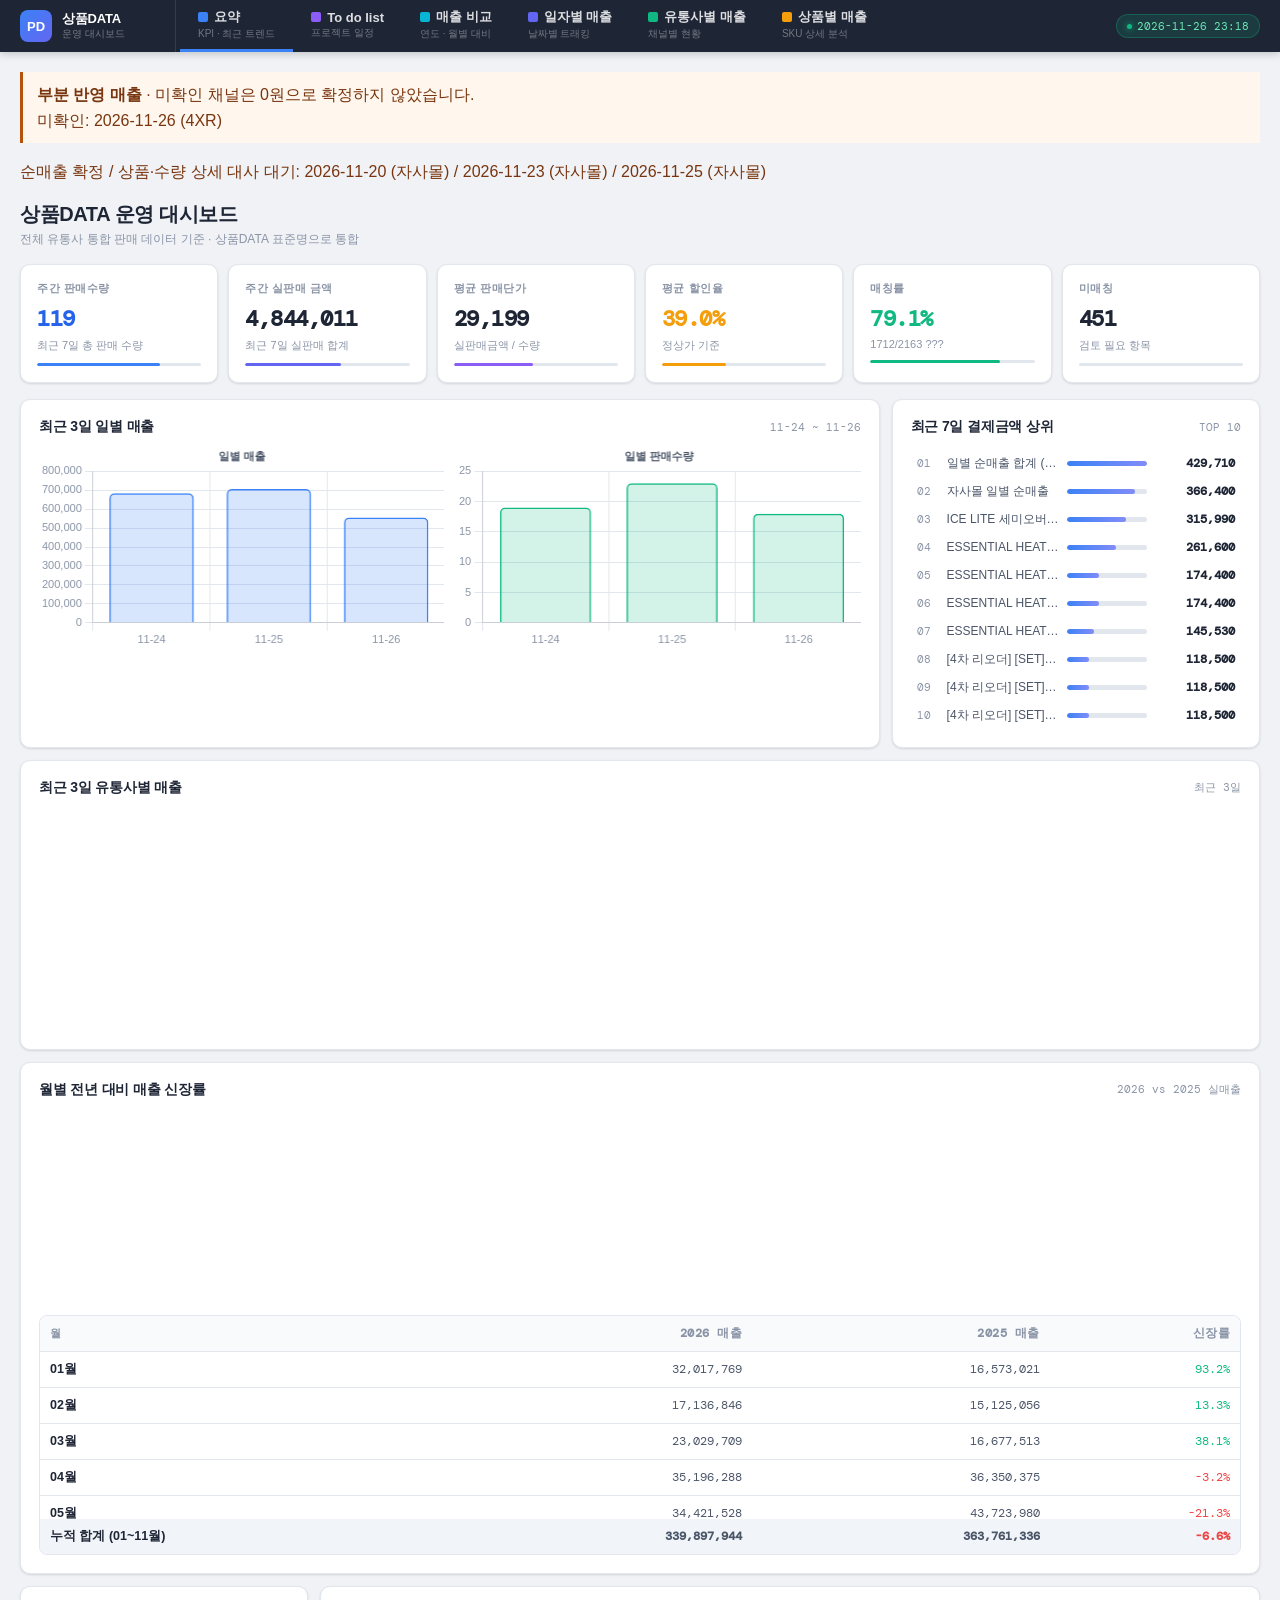
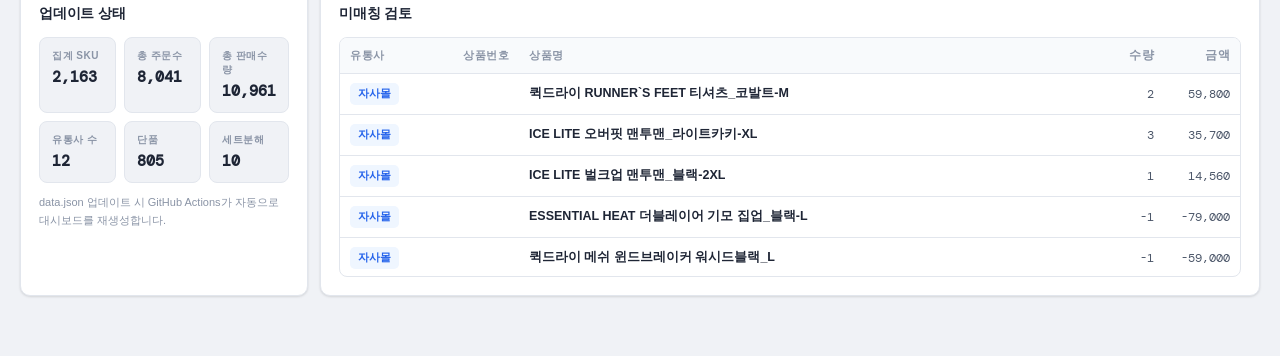
==== index.html @ 63823d55 "auto: rebuild dashboard 2026-11-26 23:18" ====
<!doctype html>
<html lang="ko">
<head>
<meta charset="utf-8"/>
<meta name="viewport" content="width=device-width, initial-scale=1"/>
<title>상품DATA 운영 대시보드</title>
<link href="https://fonts.googleapis.com/css2?family=Pretendard:wght@300;400;500;600;700;800&family=DM+Mono:wght@400;500&display=swap" rel="stylesheet"/>
<script src="vendor/chart.umd.min.js"></script>
<style>
:root{
  --standard-name-col-width:280px;
  --navy:#1e2535;--bg:#f0f2f6;--panel:#fff;
  --border:#e2e6ed;--border2:#d0d5df;--ink:#1e2535;--ink2:#4a5568;--ink3:#8a94a6;
  --blue:#3b82f6;--blue2:#2563eb;--blue-soft:#eff6ff;
  --teal:#10b981;--teal-soft:#ecfdf5;--amber:#f59e0b;--amber-soft:#fffbeb;
  --red:#ef4444;--red-soft:#fef2f2;--indigo:#6366f1;
  --shadow:0 1px 3px rgba(0,0,0,0.08),0 1px 2px rgba(0,0,0,0.05);
  --shadow-md:0 4px 12px rgba(0,0,0,0.08),0 2px 4px rgba(0,0,0,0.04);
}
*{box-sizing:border-box;margin:0;padding:0;}
body{font-family:'Pretendard',-apple-system,sans-serif;background:var(--bg);color:var(--ink);min-height:100vh;}

/* HEADER */
header{background:var(--navy);position:sticky;top:0;z-index:100;box-shadow:0 2px 8px rgba(0,0,0,0.2);}
.header-top{display:flex;align-items:center;height:52px;padding:0 20px;}
.logo-area{display:flex;align-items:center;gap:10px;min-width:156px;border-right:1px solid rgba(255,255,255,0.1);padding-right:20px;margin-right:4px;height:100%;}
.logo-icon{width:32px;height:32px;border-radius:8px;background:linear-gradient(135deg,#3b82f6,#6366f1);display:grid;place-items:center;font-size:13px;font-weight:800;color:#fff;flex-shrink:0;}
.logo-text{font-size:13px;font-weight:700;color:#fff;letter-spacing:-0.2px;line-height:1.3;}
.logo-sub{font-size:10px;color:rgba(255,255,255,0.4);font-weight:400;}
.header-nav{display:flex;align-items:center;height:100%;flex:1;overflow-x:auto;}
.nav-item{display:flex;flex-direction:column;justify-content:center;height:100%;padding:0 18px;cursor:pointer;border-bottom:3px solid transparent;transition:all 0.15s;white-space:nowrap;text-decoration:none;}
.nav-item:hover{background:rgba(255,255,255,0.05);}
.nav-item.active{border-bottom-color:var(--blue);}
.nav-label{font-size:13px;font-weight:600;color:rgba(255,255,255,0.85);display:flex;align-items:center;gap:6px;}
.nav-dot{width:10px;height:10px;border-radius:2px;flex-shrink:0;}
.nav-sub{font-size:10px;color:rgba(255,255,255,0.38);margin-top:1px;}
.header-right{margin-left:auto;flex-shrink:0;}
.mobile-nav-toggle{display:none;align-items:center;justify-content:space-between;gap:8px;height:36px;border:1px solid rgba(255,255,255,.18);border-radius:8px;background:rgba(255,255,255,.08);color:#fff;padding:0 10px;font-family:'Pretendard',sans-serif;font-size:12px;font-weight:700;cursor:pointer;min-width:132px;}
.mobile-nav-toggle::after{content:'▾';font-size:11px;color:rgba(255,255,255,.58);}
.mobile-nav-toggle.open::after{content:'▴';}
.status-chip{display:flex;align-items:center;gap:5px;background:rgba(16,185,129,0.15);border:1px solid rgba(16,185,129,0.3);border-radius:20px;padding:4px 10px;font-size:11px;color:#6ee7b7;font-family:'DM Mono',monospace;}
.live-dot{width:5px;height:5px;border-radius:50%;background:#10b981;box-shadow:0 0 6px #10b981;animation:blink 2s infinite;}
@keyframes blink{0%,100%{opacity:1}50%{opacity:.3}}

/* MAIN */
main{padding:20px 20px 48px;max-width:1600px;margin:0 auto;}
.page-hd{margin-bottom:16px;}
.page-title{font-size:20px;font-weight:800;color:var(--ink);letter-spacing:-0.4px;}
.page-date{font-size:12px;color:var(--ink3);margin-top:3px;}

/* KPI */
.kpis{display:grid;grid-template-columns:repeat(6,1fr);gap:10px;margin-bottom:16px;}
.kpi{background:var(--panel);border:1px solid var(--border);border-radius:10px;padding:16px;box-shadow:var(--shadow);transition:box-shadow 0.15s,transform 0.15s;}
.kpi:hover{box-shadow:var(--shadow-md);transform:translateY(-1px);}
.kpi-label{font-size:11px;font-weight:600;color:var(--ink3);text-transform:uppercase;letter-spacing:0.5px;margin-bottom:8px;}
.kpi-value{font-size:22px;font-weight:800;color:var(--ink);letter-spacing:-0.5px;font-family:'DM Mono',monospace;}
.kpi-value.blue{color:var(--blue2);} .kpi-value.green{color:var(--teal);} .kpi-value.amber{color:var(--amber);}
.kpi-note{font-size:11px;color:var(--ink3);margin-top:5px;}
.kpi-bar{height:3px;border-radius:2px;margin-top:10px;background:var(--border);overflow:hidden;}
.kpi-bar div{height:100%;border-radius:2px;}
.kpi-link{cursor:pointer;} .kpi-link:hover{box-shadow:var(--shadow-md);transform:translateY(-1px);}

/* PANEL */
.panel{background:var(--panel);border:1px solid var(--border);border-radius:10px;padding:18px;box-shadow:var(--shadow);}
.panel-hd{display:flex;align-items:center;justify-content:space-between;margin-bottom:14px;}
.panel-title{font-size:14px;font-weight:700;color:var(--ink);letter-spacing:-0.2px;}
.panel-link{cursor:pointer;} .panel-link:hover{box-shadow:var(--shadow-md);border-color:var(--border2);}
.panel-meta{font-size:11px;color:var(--ink3);font-family:'DM Mono',monospace;}

/* LAYOUT */
.grid2{display:grid;grid-template-columns:1.4fr 0.6fr;gap:12px;margin-bottom:12px;}
.grid2-eq{display:grid;grid-template-columns:1fr 1fr;gap:12px;margin-bottom:12px;}
.charts-row{display:grid;grid-template-columns:1fr 1fr;gap:12px;}
.chart-box{position:relative;height:200px;}
.chart-box canvas{width:100%!important;height:100%!important;}

/* RANK */
.rank-list{display:flex;flex-direction:column;gap:1px;}
.reorder-list{max-height:320px;overflow-y:auto;padding-right:4px;}
.rank-row{display:grid;grid-template-columns:22px minmax(0,1fr) 80px 80px;align-items:center;gap:8px;padding:5px 6px;border-radius:6px;transition:background 0.12s;}
.rank-row:hover{background:var(--bg);}
.rank-n{font-size:11px;color:var(--ink3);font-family:'DM Mono',monospace;}
.rank-name{font-size:12px;color:var(--ink2);overflow:hidden;text-overflow:ellipsis;white-space:nowrap;}
.rank-bar{height:5px;background:var(--border);border-radius:3px;overflow:hidden;}
.rank-bar div{height:100%;border-radius:3px;background:linear-gradient(90deg,var(--blue),#818cf8);}
.rank-val{font-size:12px;color:var(--ink);text-align:right;font-family:'DM Mono',monospace;font-weight:600;}

/* MINI CARDS */
.mini-grid{display:grid;grid-template-columns:repeat(3,1fr);gap:8px;}
.mini{background:var(--bg);border:1px solid var(--border);border-radius:8px;padding:11px 12px;}
.mini-label{font-size:10px;color:var(--ink3);text-transform:uppercase;letter-spacing:0.5px;font-weight:600;}
.mini-value{font-size:15px;font-weight:700;color:var(--ink);margin-top:4px;font-family:'DM Mono',monospace;}

/* SUM STRIP */
.sum-strip{display:grid;grid-template-columns:repeat(3,1fr);gap:10px;margin-bottom:14px;}
.detail-period-summary{grid-template-columns:repeat(6,minmax(0,1fr));}
.sum-card{background:var(--bg);border:1px solid var(--border);border-radius:8px;padding:12px 14px;}
.sum-label{font-size:11px;color:var(--ink3);font-weight:500;}
.sum-value{font-size:19px;font-weight:800;color:var(--ink);margin-top:3px;font-family:'DM Mono',monospace;}

/* SUB TABS (일자별 내 유통사 탭) */
.sub-tabs{display:flex;gap:4px;margin-bottom:14px;flex-wrap:wrap;}
.sub-tab{height:30px;padding:0 14px;border:1px solid var(--border2);border-radius:20px;font-size:12px;font-weight:600;color:var(--ink3);background:var(--panel);cursor:pointer;font-family:'Pretendard',sans-serif;transition:all 0.15s;white-space:nowrap;}
.sub-tab:hover{color:var(--ink2);border-color:var(--blue);}
.sub-tab.active{background:var(--blue);color:#fff;border-color:var(--blue);}

/* TOOLBAR */
.toolbar{display:flex;gap:8px;align-items:center;margin-bottom:12px;flex-wrap:wrap;}
.toolbar input,.toolbar select{height:34px;border:1px solid var(--border2);border-radius:7px;background:var(--panel);color:var(--ink);font-size:13px;padding:0 10px;font-family:'Pretendard',sans-serif;outline:none;min-width:140px;transition:border-color 0.15s,box-shadow 0.15s;}
.toolbar input:focus,.toolbar select:focus{border-color:var(--blue);box-shadow:0 0 0 3px rgba(59,130,246,0.1);}
.toolbar input::placeholder{color:var(--ink3);}
.detail-date-range{display:flex;align-items:center;gap:6px;}
.detail-date-range input{min-width:142px;}
.detail-date-separator{font-size:12px;color:var(--ink3);}
.btn-sm{height:34px;padding:0 14px;background:var(--panel);border:1px solid var(--border2);border-radius:7px;font-size:12px;font-weight:600;color:var(--ink2);cursor:pointer;font-family:'Pretendard',sans-serif;transition:all 0.15s;white-space:nowrap;}
.btn-sm:hover{background:var(--bg);color:var(--ink);}
.target-panel{margin-top:14px;}
.target-panel-actions{display:flex;align-items:center;gap:8px;margin-left:auto;}
.target-sync{font-size:11px;color:var(--ink3);}
.target-editor{display:none;background:#f8fafc;border:1px solid var(--border);border-radius:8px;padding:14px;margin:0 0 14px;}
.target-editor.active{display:block;}
.target-editor-head{display:flex;align-items:center;justify-content:space-between;gap:12px;margin-bottom:12px;}
.target-editor-title{font-size:14px;font-weight:800;color:var(--ink);}
.target-editor-grid{display:grid;grid-template-columns:repeat(3,minmax(0,1fr));gap:10px;}
.target-editor-field{display:flex;flex-direction:column;gap:5px;font-size:11px;font-weight:700;color:var(--ink2);}
.target-editor-field input{width:100%;height:36px;border:1px solid var(--border2);border-radius:7px;background:#fff;padding:0 10px;font:12px 'DM Mono',monospace;color:var(--ink);}
.target-editor-foot{display:flex;justify-content:flex-end;gap:8px;margin-top:12px;}
.target-rate{font-weight:800;}

/* TABLE */
.table-wrap{border:1px solid var(--border);border-radius:8px;overflow:auto;max-height:500px;}
.monthly-growth-total td{position:sticky;bottom:0;background:#f1f5f9;font-weight:700;border-top:2px solid var(--border);z-index:1;}
table{border-collapse:collapse;width:100%;min-width:900px;font-size:12.5px;}
.monthly-growth-table{min-width:0;}
@media(max-width:480px){.monthly-growth-table th,.monthly-growth-table td{padding:9px 5px;font-size:11px;}.monthly-growth-total td:first-child{white-space:normal;}}
.detail-table{table-layout:fixed;min-width:1630px;}
.detail-table th:nth-child(3),.detail-table td.standard-name-cell{width:var(--standard-name-col-width);}
.standard-name-cell{max-width:none;overflow:hidden;text-overflow:ellipsis;white-space:nowrap;}
.resizable-th{position:relative;padding-right:18px;}
.col-resizer{position:absolute;right:0;top:0;width:8px;height:100%;cursor:col-resize;user-select:none;touch-action:none;}
.col-resizer:hover{background:rgba(59,130,246,.18);}
thead{position:sticky;top:0;z-index:2;}
th{background:#f8fafc;color:var(--ink3);font-size:11px;font-weight:700;text-transform:uppercase;letter-spacing:0.5px;padding:9px 10px;border-bottom:1px solid var(--border);text-align:left;white-space:nowrap;}
td{padding:9px 10px;border-bottom:1px solid var(--border);color:var(--ink2);vertical-align:middle;}
.detail-table thead{position:sticky;top:0;z-index:5;box-shadow:0 1px 0 var(--border);}
.detail-table thead th{position:relative;z-index:5;}
.table-filter-row th{background:#fff;padding:6px 8px;border-bottom:1px solid var(--border);}
.table-filter-row input,.table-filter-row select{width:100%;height:28px;border:1px solid var(--border);border-radius:6px;padding:0 7px;font-size:11px;color:var(--ink2);background:#fff;}
.sortable-th{cursor:pointer;user-select:none;}
.sortable-th::after{content:attr(data-sort-mark);float:right;color:var(--ink3);font-size:10px;margin-left:6px;}
.sortable-th:hover{color:var(--ink2);background:#f1f5f9;}
tr:last-child td{border-bottom:none;} tr:hover td{background:#fafbfd;}
.num{text-align:right;font-family:'DM Mono',monospace;font-size:12px;}
.daily-items{margin-top:22px;padding-top:18px;border-top:1px solid var(--border);}
.daily-items-head{display:flex;align-items:center;justify-content:space-between;gap:12px;flex-wrap:wrap;margin-bottom:12px;}
.daily-items h3{margin:0;font-size:14px;font-weight:700;letter-spacing:0;}
.daily-items-meta{font-size:12px;color:var(--ink3);}
.daily-items .toolbar{margin-bottom:10px;}
.daily-items .toolbar[hidden]{display:none;}
.daily-items .toolbar input{flex:1;min-width:180px;}
.daily-items-table{min-width:720px;table-layout:fixed;}
.daily-items-table th,.daily-items-table td{letter-spacing:0;}
.daily-items-table th:nth-child(1){width:110px;}
.daily-items-table th:nth-child(2){width:34%;}
.daily-items-table th:nth-child(3){width:100px;}
.daily-items-table th:nth-child(4){width:90px;}
.daily-items-table td:nth-child(2){white-space:normal;overflow-wrap:anywhere;}
.daily-items-kind{display:block;font-size:11px;color:var(--ink3);font-weight:400;margin-top:3px;}
.daily-items-table tfoot td{position:sticky;bottom:0;background:#f8fafc;font-weight:700;border-top:1px solid var(--border);}
.daily-items-negative{color:var(--red);}
@media(max-width:600px){.daily-items .toolbar input,.daily-items .toolbar select{width:100%;min-width:0;}.daily-items .toolbar{align-items:stretch;}}
.td-main{color:var(--ink);font-weight:600;} .td-mono{font-family:'DM Mono',monospace;font-size:11.5px;color:var(--ink3);}

/* BADGE */
.badge{display:inline-flex;align-items:center;height:22px;padding:0 8px;border-radius:5px;font-size:11px;font-weight:600;white-space:nowrap;}
.badge-blue{background:var(--blue-soft);color:var(--blue2);} .badge-green{background:var(--teal-soft);color:#059669;}
.badge-amber{background:var(--amber-soft);color:#b45309;} .badge-red{background:var(--red-soft);color:#dc2626;}
.badge-gray{background:#f1f5f9;color:var(--ink3);} .badge-indigo{background:#eef2ff;color:#4338ca;}

.tab-panel{display:none;} .tab-panel.active{display:block;}
.todo-shell{display:grid;grid-template-columns:minmax(0,1fr) 280px;gap:14px;align-items:start;}
.todo-top{display:flex;justify-content:space-between;gap:12px;align-items:flex-start;margin-bottom:14px;}
.todo-title{font-size:20px;font-weight:800;color:var(--ink);}
.todo-sub{font-size:12px;color:var(--ink3);margin-top:4px;}
.todo-view-tabs{display:flex;gap:6px;background:#e5ebf4;border-radius:8px;padding:4px;}
.todo-view-tabs button{border:0;background:transparent;padding:8px 14px;border-radius:7px;font-weight:700;color:var(--ink2);cursor:pointer;}
.todo-view-tabs button.active{background:#fff;color:var(--ink);box-shadow:0 1px 4px rgba(15,23,42,.12);}
.todo-actions{display:flex;gap:8px;flex-wrap:wrap;justify-content:flex-end;}
.todo-btn{border:0;border-radius:8px;padding:9px 13px;font-weight:800;cursor:pointer;background:#eef2ff;color:#1e40af;}
.todo-btn.primary{background:#2563eb;color:#fff;} .todo-btn.dark{background:#111827;color:#fff;} .todo-btn.green{background:#16a34a;color:#fff;} .todo-btn.subtle{background:#f1f5f9;color:#475569;}
.todo-stats{display:grid;grid-template-columns:repeat(5,1fr);gap:10px;margin-bottom:14px;}
.todo-stat{background:#fff;border:1px solid var(--line);border-radius:8px;padding:14px;text-align:center;box-shadow:var(--shadow);}
.todo-stat b{display:block;font-size:24px;color:var(--ink);} .todo-stat span{font-size:12px;color:var(--ink2);}
.todo-stat.blue{border-color:#3b82f6;background:#eff6ff;} .todo-stat.green b{color:#10b981;} .todo-stat.red b{color:#ef4444;} .todo-stat.gray b{color:#94a3b8;}
.todo-form{display:none;background:#f8fafc;border:1px solid var(--line);border-radius:8px;padding:14px;margin-bottom:14px;}
.todo-form.active{display:block;}
.todo-form-head{display:flex;justify-content:space-between;align-items:flex-start;gap:12px;margin-bottom:12px;}
.todo-form-title{font-size:15px;font-weight:800;color:var(--ink);}
.todo-form-sub{font-size:12px;color:var(--ink3);margin-top:3px;}
.todo-form-grid{display:grid;grid-template-columns:1.2fr 1fr 1fr 1fr;gap:10px;}
.todo-form textarea{grid-column:1/-1;min-height:78px;resize:vertical;}
.todo-form input,.todo-form select,.todo-form textarea{border:1px solid var(--line);border-radius:7px;padding:9px 10px;font:inherit;background:#fff;}
.todo-form .file-line{grid-column:1/-1;display:flex;align-items:center;gap:10px;flex-wrap:wrap;color:var(--ink2);font-size:12px;}
.todo-board{display:none;} .todo-board.active{display:block;}
.gantt-project{background:#fff;border:1px solid var(--line);border-radius:8px;overflow:hidden;margin-bottom:12px;box-shadow:var(--shadow);}
.gantt-head{display:flex;justify-content:space-between;align-items:center;background:#fbfdff;padding:12px 14px;border-bottom:1px solid var(--line);font-weight:800;}
.gantt-head-main{display:flex;align-items:center;gap:10px;min-width:0;}
.gantt-head-main>span:first-child{overflow:hidden;text-overflow:ellipsis;white-space:nowrap;}
.todo-project-delete{border:1px solid #fecaca;background:#fff;color:#b91c1c;border-radius:6px;padding:6px 8px;font:inherit;font-size:12px;font-weight:800;cursor:pointer;white-space:nowrap;}
.todo-project-delete:hover{background:#fef2f2;} .todo-project-delete:disabled{cursor:wait;opacity:.6;}
.gantt-meta{font-size:12px;color:var(--ink3);font-weight:600;}
.gantt-row{display:grid;grid-template-columns:210px 1fr;min-height:48px;border-bottom:1px solid #edf2f7;}
.gantt-row:last-child{border-bottom:0;}
.gantt-task-name{padding:12px 14px;font-size:13px;display:flex;gap:8px;align-items:center;min-width:0;}
.gantt-task-label{overflow:hidden;text-overflow:ellipsis;white-space:nowrap;min-width:0;}
.gantt-task-delete{width:26px;height:26px;display:inline-flex;align-items:center;justify-content:center;margin-left:auto;flex:0 0 auto;border:1px solid #fecaca;background:#fff;color:#b91c1c;border-radius:6px;font-size:18px;line-height:1;cursor:pointer;}
.gantt-task-delete:hover{background:#fef2f2;} .gantt-task-delete:disabled{cursor:wait;opacity:.6;}
.gantt-row{cursor:pointer;}
.gantt-row:hover .gantt-task-name,.gantt-row:hover .gantt-timeline{background:#f8fafc;}
.gantt-dot{width:9px;height:9px;border-radius:50%;background:#94a3b8;flex:0 0 auto;}
.gantt-dot.progress{background:#10b981;} .gantt-dot.done{background:#3b82f6;} .gantt-dot.delay{background:#ef4444;}
.gantt-timeline{position:relative;background:repeating-linear-gradient(90deg,#fff 0,#fff calc(100% / 30 - 1px),#edf2f7 calc(100% / 30));overflow:hidden;}
.gantt-bar{position:absolute;top:12px;height:24px;border-radius:6px;background:#34d399;color:#fff;font-size:11px;font-weight:800;display:flex;align-items:center;justify-content:center;white-space:nowrap;overflow:hidden;text-overflow:ellipsis;padding:0 8px;min-width:42px;}
.gantt-bar.done{background:#60a5fa;} .gantt-bar.delay{background:#f97316;} .gantt-bar.todo{background:#cbd5e1;color:#334155;}
.gantt-today{position:absolute;top:0;bottom:0;width:2px;background:#ef4444;left:50%;}
.calendar-grid{display:grid;grid-template-columns:repeat(7,1fr);gap:8px;}
.calendar-day{min-height:96px;background:#fff;border:1px solid var(--line);border-radius:8px;padding:8px;}
.calendar-date{font-size:12px;font-weight:800;color:var(--ink2);margin-bottom:6px;}
.calendar-chip{font-size:11px;border-radius:6px;padding:5px 6px;margin-top:4px;background:#ecfdf5;color:#047857;overflow:hidden;text-overflow:ellipsis;white-space:nowrap;}
.calendar-chip{cursor:pointer;}
.calendar-chip:hover{filter:brightness(.96);}
.calendar-chip.delay{background:#fef2f2;color:#dc2626;} .calendar-chip.done{background:#eff6ff;color:#2563eb;}
.todo-list{width:100%;border-collapse:collapse;}
.todo-list tbody tr{cursor:pointer;}
.todo-list tbody tr:hover td{background:#f8fafc;}
.todo-row-actions{display:flex;gap:6px;justify-content:flex-end;}
.todo-row-actions button{border:0;background:#eef2ff;color:#1e40af;border-radius:6px;padding:6px 8px;cursor:pointer;font-weight:700;}
.todo-row-actions button[data-delete]{background:#fef2f2;color:#b91c1c;}
.todo-row-actions button:disabled{cursor:wait;opacity:.6;}
.todo-side{position:sticky;top:86px;}
.todo-deadline{background:#fff;border:1px solid var(--line);border-radius:8px;padding:14px;box-shadow:var(--shadow);}
.todo-deadline h3{margin:0 0 10px;font-size:14px;color:#ef4444;}
.todo-deadline-item{border-bottom:1px solid #edf2f7;padding:9px 0;font-size:12px;}
.todo-deadline-item:last-child{border-bottom:0;} .todo-deadline-item b{display:block;color:var(--ink);margin-bottom:4px;} .todo-deadline-item span{color:#f97316;font-weight:800;}
@media (max-width:980px){.todo-shell{grid-template-columns:1fr;}.todo-stats{grid-template-columns:repeat(2,1fr);}.todo-form-grid{grid-template-columns:1fr;}.gantt-row{grid-template-columns:1fr;}.gantt-timeline{height:50px;}.todo-side{position:static;}}
.foot{font-size:11px;color:var(--ink3);margin-top:10px;line-height:1.7;}
::-webkit-scrollbar{width:5px;height:5px;} ::-webkit-scrollbar-track{background:transparent;}
::-webkit-scrollbar-thumb{background:var(--border2);border-radius:3px;}

@media(max-width:1200px){.kpis{grid-template-columns:repeat(3,1fr);}.grid2,.grid2-eq,.charts-row{grid-template-columns:1fr;}.detail-period-summary{grid-template-columns:repeat(3,minmax(0,1fr));}}
@media(max-width:680px){
  header{overflow:visible;}
  .header-top{height:auto;min-height:52px;padding:8px 12px;gap:8px;flex-wrap:wrap;position:relative;}
  main{padding-left:12px;padding-right:12px;}
  .logo-area{min-width:auto;width:auto;max-width:128px;padding-right:10px;margin-right:0;}
  .logo-text{font-size:12px;}
  .logo-sub{font-size:9px;}
  .mobile-nav-toggle{display:flex;flex:1;min-width:128px;}
  .header-right{margin-left:0;}
  .status-chip{height:30px;padding:3px 8px;font-size:10px;}
  .header-nav{display:none;order:5;width:100%;height:auto;max-height:calc(100vh - 76px);overflow-y:auto;background:#111827;border:1px solid rgba(255,255,255,.1);border-radius:10px;padding:6px;box-shadow:0 10px 24px rgba(0,0,0,.28);}
  .header-nav.open{display:grid;grid-template-columns:1fr;gap:4px;}
  .nav-item{height:auto;min-height:48px;border-bottom:0;border-left:3px solid transparent;border-radius:8px;padding:9px 10px;text-decoration:none;}
  .nav-item.active{border-left-color:var(--blue);border-bottom-color:transparent;background:rgba(59,130,246,.12);}
  .nav-label{font-size:13px;}
  .nav-sub{font-size:10px;}
  .kpis{grid-template-columns:1fr 1fr;}
  .target-editor-grid{grid-template-columns:1fr;}
  .target-panel .panel-hd{align-items:flex-start;gap:8px;}
  .target-panel-actions{width:100%;margin-left:0;justify-content:space-between;}
  .detail-period-summary{grid-template-columns:repeat(2,minmax(0,1fr));}
  #q{width:100%;}
  .detail-date-range{width:100%;}
  .detail-date-range input{flex:1;min-width:0;}
}
</style>
</head>
<body>
<header>
  <div class="header-top">
    <div class="logo-area">
      <div class="logo-icon">PD</div>
      <div><div class="logo-text">상품DATA</div><div class="logo-sub">운영 대시보드</div></div>
    </div>
    <button type="button" class="mobile-nav-toggle" id="mobileNavToggle" aria-expanded="false" aria-controls="mainNav">요약</button>
    <nav class="header-nav" id="mainNav">
      <a class="nav-item active" href="#overview" data-tab="overview">
        <div class="nav-label"><span class="nav-dot" style="background:#3b82f6"></span>요약</div>
        <div class="nav-sub">KPI · 최근 트렌드</div>
      </a>
      <a class="nav-item" href="#todo" data-tab="todo">
        <div class="nav-label"><span class="nav-dot" style="background:#8b5cf6"></span>To do list</div>
        <div class="nav-sub">프로젝트 일정</div>
      </a>
      <a class="nav-item" href="#compare" data-tab="compare">
        <div class="nav-label"><span class="nav-dot" style="background:#06b6d4"></span>매출 비교</div>
        <div class="nav-sub">연도 · 월별 대비</div>
      </a>
      <a class="nav-item" href="#calendar" data-tab="calendar">
        <div class="nav-label"><span class="nav-dot" style="background:#6366f1"></span>일자별 매출</div>
        <div class="nav-sub">날짜별 트래킹</div>
      </a>
      <a class="nav-item" href="#retailer" data-tab="retailer">
        <div class="nav-label"><span class="nav-dot" style="background:#10b981"></span>유통사별 매출</div>
        <div class="nav-sub">채널별 현황</div>
      </a>
      <a class="nav-item" href="#detail" data-tab="detail">
        <div class="nav-label"><span class="nav-dot" style="background:#f59e0b"></span>상품별 매출</div>
        <div class="nav-sub">SKU 상세 분석</div>
      </a>
    </nav>
    <div class="header-right">
      <div class="status-chip"><div class="live-dot"></div>2026-11-26 23:18</div>
    </div>
  </div>
</header>

<main>
<div id="salesCoverageNotice" role="status" style="margin-bottom:16px;padding:10px 14px;border-left:3px solid #b45309;background:#fff7ed;color:#78350f;line-height:1.6"><strong>부분 반영 매출</strong> · 미확인 채널은 0원으로 확정하지 않았습니다.<br>미확인: 2026-11-26 (4XR)</div><div role="status" style="margin-bottom:16px;line-height:1.6;color:#78350f">순매출 확정 / 상품·수량 상세 대사 대기: 2026-11-20 (자사몰) / 2026-11-23 (자사몰) / 2026-11-25 (자사몰)</div>
  <div class="page-hd">
    <div class="page-title">상품DATA 운영 대시보드</div>
    <div class="page-date">전체 유통사 통합 판매 데이터 기준 · 상품DATA 표준명으로 통합</div>
  </div>

  <!-- KPI -->
  <section class="kpis" id="kpiSection">
    <div class="kpi kpi-link" data-tab-jump="detail"><div class="kpi-label">주간 판매수량</div><div class="kpi-value blue" id="kpiQty">-</div><div class="kpi-note">최근 7일 총 판매 수량</div><div class="kpi-bar"><div id="kpiQtyBar" style="width:75%;background:var(--blue)"></div></div></div>
    <div class="kpi kpi-link" data-tab-jump="calendar"><div class="kpi-label">주간 실판매 금액</div><div class="kpi-value" id="kpiPayment">-</div><div class="kpi-note">최근 7일 실판매 합계</div><div class="kpi-bar"><div id="kpiPaymentBar" style="width:58%;background:#6366f1"></div></div></div>
    <div class="kpi"><div class="kpi-label">평균 판매단가</div><div class="kpi-value" id="kpiAvgUnit">-</div><div class="kpi-note">실판매금액 / 수량</div><div class="kpi-bar"><div id="kpiAvgBar" style="width:48%;background:#8b5cf6"></div></div></div>
    <div class="kpi"><div class="kpi-label">평균 할인율</div><div class="kpi-value amber" id="kpiDisc">-</div><div class="kpi-note">정상가 기준</div><div class="kpi-bar"><div id="kpiDiscBar" style="width:0%;background:var(--amber)"></div></div></div>
    <div class="kpi"><div class="kpi-label">매칭률</div><div class="kpi-value green" id="kpiMatch">-</div><div class="kpi-note" id="kpiMatchNote">-</div><div class="kpi-bar"><div id="kpiMatchBar" style="width:0%;background:var(--teal)"></div></div></div>
    <div class="kpi kpi-link" data-tab-jump="overview" data-focus="unmatched"><div class="kpi-label">미매칭</div><div class="kpi-value" id="kpiUnmatch">-</div><div class="kpi-note">검토 필요 항목</div><div class="kpi-bar"><div style="width:0%;background:var(--red)"></div></div></div>
  </section>

  <!-- OVERVIEW TAB -->
  <div id="overview" class="tab-panel active">
    <div class="grid2">
      <div class="panel panel-link" data-tab-jump="calendar">
        <div class="panel-hd"><span class="panel-title">최근 3일 일별 매출</span><span class="panel-meta" id="recentDateRange">-</span></div>
        <div class="charts-row">
          <div class="chart-box"><canvas id="paymentChart"></canvas></div>
          <div class="chart-box"><canvas id="qtyChart"></canvas></div>
        </div>
      </div>
      <div class="panel panel-link" data-tab-jump="detail">
        <div class="panel-hd"><span class="panel-title">최근 7일 결제금액 상위</span><span class="panel-meta">TOP 10</span></div>
        <div class="rank-list" id="rankList"></div>
      </div>
    </div>
    <div class="panel panel-link" data-tab-jump="retailer" style="margin-bottom:12px">
      <div class="panel-hd"><span class="panel-title">최근 3일 유통사별 매출</span><span class="panel-meta">최근 3일</span></div>
      <div class="chart-box" style="height:220px"><canvas id="recentRetailerChart"></canvas></div>
    </div>
    <div class="panel panel-link" data-tab-jump="compare" style="margin-bottom:12px">
      <div class="panel-hd"><span class="panel-title">월별 전년 대비 매출 신장률</span><span class="panel-meta">2026 vs 2025 실매출</span></div>
      <div class="chart-box" style="height:190px;margin-bottom:12px"><canvas id="monthlyGrowthChart"></canvas></div>
      <div class="table-wrap" style="max-height:240px">
        <table class="monthly-growth-table">
          <thead><tr><th>월</th><th class="num">2026 매출</th><th class="num">2025 매출</th><th class="num">신장률</th></tr></thead>
          <tbody id="monthlyGrowthRows"></tbody>
          <tfoot id="monthlyGrowthTotal" class="monthly-growth-total"></tfoot>
        </table>
      </div>
    </div>
    <div class="grid2-eq">
      <div class="panel">
        <div class="panel-hd"><span class="panel-title">업데이트 상태</span></div>
        <div class="mini-grid" id="statusMini"></div>
        <div class="foot">data.json 업데이트 시 GitHub Actions가 자동으로 대시보드를 재생성합니다.</div>
      </div>
      <div class="panel">
        <div class="panel-hd"><span class="panel-title" id="unmatchedSection">미매칭 검토</span></div>
        <div class="table-wrap" style="max-height:240px">
          <table>
            <thead><tr><th>유통사</th><th>상품번호</th><th>상품명</th><th class="num">수량</th><th class="num">금액</th></tr></thead>
            <tbody id="unmatchedRows"></tbody>
          </table>
        </div>
      </div>
    </div>
  </div>

  <!-- TODO TAB -->
  <div id="todo" class="tab-panel">
    <div class="todo-top">
      <div>
        <div class="todo-title">프로젝트 스케줄</div>
        <div class="todo-sub" id="todoToday">오늘 기준 프로젝트 일정</div>
      </div>
      <div class="todo-actions">
        <div class="todo-view-tabs">
          <button class="active" data-todo-view="gantt">간트</button>
          <button data-todo-view="calendar">캘린더</button>
          <button data-todo-view="list">리스트</button>
        </div>
        <button class="todo-btn primary" id="todoAddProject">+ 프로젝트</button>
        <button class="todo-btn primary" id="todoAddTask">+ 태스크</button>
        <button class="todo-btn dark" id="todoSave">저장</button>
        <button class="todo-btn green" id="todoCsv">CSV</button>
        <button class="todo-btn subtle" id="todoImportBtn">가져오기</button>
        <input type="file" id="todoImportFile" accept=".csv,.json" style="display:none">
      </div>
    </div>

    <div class="todo-stats">
      <div class="todo-stat blue"><b id="todoStatAll">0</b><span>전체</span></div>
      <div class="todo-stat green"><b id="todoStatProgress">0</b><span>진행중</span></div>
      <div class="todo-stat"><b id="todoStatDone">0</b><span>완료</span></div>
      <div class="todo-stat red"><b id="todoStatDelay">0</b><span>지연</span></div>
      <div class="todo-stat gray"><b id="todoStatTodo">0</b><span>할 일</span></div>
    </div>

    <div class="todo-form" id="todoForm">
      <div class="todo-form-head">
        <div>
          <div class="todo-form-title" id="todoFormTitle">프로젝트 등록</div>
          <div class="todo-form-sub" id="todoFormSub">프로젝트 또는 태스크를 등록합니다.</div>
        </div>
      </div>
      <div class="todo-form-grid">
        <input id="todoProject" placeholder="프로젝트명">
        <input id="todoTask" placeholder="태스크명">
        <input id="todoOwner" placeholder="담당자">
        <select id="todoStatus">
          <option value="todo">할 일</option>
          <option value="progress">진행중</option>
          <option value="done">완료</option>
          <option value="delay">지연</option>
        </select>
        <input id="todoStart" type="date" title="시작 일자">
        <input id="todoEnd" type="date" title="완료 예정일">
        <input id="todoDoneDate" type="date" title="완료 일자">
        <input id="todoFile" type="file">
        <textarea id="todoMemo" placeholder="내용을 입력하세요"></textarea>
        <div class="file-line">
          <span id="todoFileName">첨부 파일 없음</span>
          <button class="todo-btn primary" id="todoSubmit" type="button">등록</button>
          <button class="todo-btn subtle" id="todoCancel" type="button">취소</button>
        </div>
      </div>
    </div>

    <div class="todo-shell">
      <div>
        <div id="todoGantt" class="todo-board active"></div>
        <div id="todoCalendar" class="todo-board"><div class="calendar-grid" id="todoCalendarGrid"></div></div>
        <div id="todoList" class="todo-board">
          <div class="table-wrap">
            <table class="todo-list">
              <thead><tr><th>프로젝트</th><th>태스크</th><th>담당자</th><th>상태</th><th>시작</th><th>완료 예정</th><th>완료</th><th>첨부</th><th>내용</th><th></th></tr></thead>
              <tbody id="todoRows"></tbody>
            </table>
          </div>
        </div>
      </div>
      <aside class="todo-side">
        <div class="todo-deadline">
          <h3>마감 임박</h3>
          <div id="todoDeadline"></div>
        </div>
      </aside>
    </div>
  </div>

  <!-- COMPARE TAB -->
  <div id="compare" class="tab-panel">
    <div class="panel">
      <div class="panel-hd"><span class="panel-title">매출 비교</span><span class="panel-meta">2024 · 2025 · 2026 월별 대비</span></div>
      <div class="toolbar">
        <select id="compareBaseYear"></select>
        <select id="compareTargetYear"></select>
        <select id="compareMonth">
          <option value="">전체 월</option>
          <option value="01">1월</option><option value="02">2월</option><option value="03">3월</option>
          <option value="04">4월</option><option value="05">5월</option><option value="06">6월</option>
          <option value="07">7월</option><option value="08">8월</option><option value="09">9월</option>
          <option value="10">10월</option><option value="11">11월</option><option value="12">12월</option>
        </select>
      </div>
      <div class="sum-strip">
        <div class="sum-card"><div class="sum-label" id="compareBaseLabel">기준연도 매출</div><div class="sum-value" id="compareBaseSales">0</div></div>
        <div class="sum-card"><div class="sum-label" id="compareTargetLabel">비교연도 매출</div><div class="sum-value" id="compareTargetSales">0</div></div>
        <div class="sum-card"><div class="sum-label">대비 신장률</div><div class="sum-value" id="compareGrowth">-</div></div>
      </div>
      <div class="chart-box" style="height:260px;margin-bottom:14px"><canvas id="compareChart"></canvas></div>
      <div class="table-wrap" style="max-height:360px">
        <table>
          <thead><tr><th>월</th><th class="num" id="compareBaseHead">기준연도</th><th class="num" id="compareTargetHead">비교연도</th><th class="num">차이</th><th class="num">신장률</th></tr></thead>
          <tbody id="compareRows"></tbody>
        </table>
      </div>
      <div class="foot">2024/2025는 예산 파일의 실매출 월합계 기준이며, 2026은 현재 업로드된 일별 판매 데이터 기준입니다.</div>
    </div>

    <div class="panel target-panel">
      <div class="panel-hd">
        <div><span class="panel-title">월별 목표 매출 달성</span><span class="panel-meta">몰별 목표 · 실적 · 달성률</span></div>
        <div class="target-panel-actions">
          <span class="target-sync" id="targetSyncStatus">엑셀 원본 목표</span>
          <button class="btn-sm" id="targetEditBtn" type="button">목표 수정</button>
        </div>
      </div>
      <div class="toolbar">
        <select id="targetYear"></select>
        <select id="targetMonth">
          <option value="">전체 월</option>
          <option value="01">1월</option><option value="02">2월</option><option value="03">3월</option>
          <option value="04">4월</option><option value="05">5월</option><option value="06">6월</option>
          <option value="07">7월</option><option value="08">8월</option><option value="09">9월</option>
          <option value="10">10월</option><option value="11">11월</option><option value="12">12월</option>
        </select>
      </div>
      <div class="target-editor" id="targetEditor">
        <div class="target-editor-head">
          <div><div class="target-editor-title" id="targetEditorTitle">월 목표 수정</div><div class="panel-meta">수정값은 모든 대시보드 사용자에게 동일하게 적용됩니다.</div></div>
        </div>
        <div class="target-editor-grid" id="targetEditorGrid"></div>
        <div class="target-editor-foot">
          <button class="btn-sm" id="targetEditCancel" type="button">취소</button>
          <button class="todo-btn primary" id="targetEditSave" type="button">저장</button>
        </div>
      </div>
      <div class="sum-strip">
        <div class="sum-card"><div class="sum-label" id="targetGoalLabel">목표 매출</div><div class="sum-value" id="targetGoalSales">0</div></div>
        <div class="sum-card"><div class="sum-label" id="targetActualLabel">실매출</div><div class="sum-value" id="targetActualSales">0</div></div>
        <div class="sum-card"><div class="sum-label">목표 달성률</div><div class="sum-value" id="targetAchievement">-</div></div>
      </div>
      <div class="chart-box" style="height:280px;margin-bottom:14px"><canvas id="targetChart"></canvas></div>
      <div class="table-wrap" style="max-height:390px">
        <table>
          <thead><tr><th id="targetScopeHead">월</th><th class="num">목표 매출</th><th class="num">실매출</th><th class="num">차이</th><th class="num">달성률</th></tr></thead>
          <tbody id="targetRows"></tbody>
        </table>
      </div>
      <div class="foot">목표는 전달받은 2026 일일판매정리 첫 시트 기준입니다. 기타몰 실적은 별도 목표가 없는 유통사의 합산입니다.</div>
    </div>
  </div>

  <!-- CALENDAR TAB -->
  <div id="calendar" class="tab-panel">
    <div class="panel">
      <div class="panel-hd"><span class="panel-title">일자별 매출</span></div>

      <!-- 유통사 서브 탭 -->
      <div class="sub-tabs" id="calRetailerTabs">
        <button class="sub-tab active" data-retailer="">전체</button>
        <button class="sub-tab" data-retailer="자사몰">자사몰</button>
        <button class="sub-tab" data-retailer="무신사">무신사</button>
        <button class="sub-tab" data-retailer="29cm">29cm</button>
        <button class="sub-tab" data-retailer="글로리어스워커">글로리어스워커</button>
        <button class="sub-tab" data-retailer="4XR">4XR</button>
        <button class="sub-tab" data-retailer="애슬러">애슬러</button>
        <button class="sub-tab" data-retailer="롯데온">롯데온</button>
        <button class="sub-tab" data-retailer="ABC마트">ABC마트</button>
        <button class="sub-tab" data-retailer="러너블">러너블</button>
        <button class="sub-tab" data-retailer="기타">기타</button>
      </div>

      <div class="toolbar">
        <select id="calYear">
          <option value="2026">2026년</option>
          <option value="2025">2025년</option>
          <option value="2024">2024년</option>
          <option value="2023">2023년</option>
        </select>
        <input id="dateStart" type="date"/>
        <input id="dateEnd" type="date"/>
        <button class="btn-sm" id="clearDate">전체 초기화</button>
      </div>
      <div class="sum-strip">
        <div class="sum-card"><div class="sum-label">선택 기간 매출</div><div class="sum-value" id="dayPayment">0</div></div>
        <div class="sum-card"><div class="sum-label">선택 기간 주문수</div><div class="sum-value" id="dayOrders">0</div></div>
        <div class="sum-card"><div class="sum-label">선택 기간 판매수량</div><div class="sum-value" id="dayQty">0</div></div>
      </div>
      <div class="chart-box" style="height:180px;margin-bottom:14px"><canvas id="dailyChart"></canvas></div>
      <div class="table-wrap" style="max-height:340px">
        <table>
          <thead><tr><th>일자</th><th class="num">매출</th><th class="num">정상가</th><th class="num">주문수</th><th class="num">판매수량</th><th class="num">객단가</th></tr></thead>
          <tbody id="dailyRows"></tbody>
        </table>
      </div>
      <section class="daily-items" aria-labelledby="dailyItemsTitle">
        <div class="daily-items-head">
          <h3 id="dailyItemsTitle">기간 상품·사이즈별 판매내역</h3>
          <span class="daily-items-meta" id="dailyItemsMeta" aria-live="polite"></span>
        </div>
        <div class="toolbar" id="dailyItemsControls">
          <input id="dailyItemSearch" type="search" placeholder="상품·색상·사이즈 검색" aria-label="판매내역 검색"/>
          <select id="dailyItemSort" aria-label="판매내역 정렬">
            <option value="qty">판매수량 많은 순</option>
            <option value="payment">매출 높은 순</option>
            <option value="name">상품명 순</option>
          </select>
        </div>
        <div class="table-wrap">
          <table class="daily-items-table">
            <thead><tr><th>유통사</th><th>상품</th><th>색상</th><th>사이즈</th><th class="num">판매수량</th><th class="num">매출</th></tr></thead>
            <tbody id="dailyItemRows"></tbody>
            <tfoot id="dailyItemTotals"></tfoot>
          </table>
        </div>
      </section>
    </div>
  </div>

  <!-- RETAILER TAB -->
  <div id="retailer" class="tab-panel">
    <div class="panel">
      <div class="panel-hd"><span class="panel-title">유통사별 매출</span></div>
      <div class="toolbar">
        <select id="retailerYear">
          <option value="2026">2026년</option>
          <option value="2025">2025년</option>
          <option value="2024">2024년</option>
          <option value="2023">2023년</option>
        </select>
        <select id="retailerFilter">
          <option value="">전체 유통사</option>
          <option>자사몰</option><option>무신사</option><option>29cm</option>
          <option>글로리어스워커</option><option>4XR</option><option>애슬러</option><option>롯데온</option>
          <option>ABC마트</option><option>러너블</option><option>기타</option>
        </select>
        <button class="btn-sm" id="clearRetailer">초기화</button>
      </div>
      <div class="chart-box" style="height:200px;margin-bottom:14px"><canvas id="retailerChart"></canvas></div>
      <div class="table-wrap" style="max-height:360px">
        <table>
          <thead><tr><th>유통사</th><th class="num">매출</th><th class="num">정상가</th><th class="num">주문수</th><th class="num">판매수량</th><th class="num">객단가</th><th class="num">할인율</th></tr></thead>
          <tbody id="retailerRows"></tbody>
        </table>
      </div>
      <div class="foot">새 유통사 데이터가 data.json에 추가되면 자동으로 반영됩니다.</div>
    </div>
  </div>

  <!-- DETAIL TAB -->
  <div id="detail" class="tab-panel">
    <div class="panel">
      <div class="panel-hd"><span class="panel-title">상품별 매출</span><span class="panel-meta" id="detailPeriodMeta">전체 기간</span></div>
      <div class="toolbar">
        <input id="q" placeholder="상품명 · 상품번호 검색"/>
        <div class="detail-date-range">
          <input type="date" id="detailDateStart" aria-label="상품 매출 시작일"/>
          <span class="detail-date-separator">~</span>
          <input type="date" id="detailDateEnd" aria-label="상품 매출 종료일"/>
        </div>
        <button class="btn-sm" id="clearDetailDate" type="button">기간 초기화</button>
        <select id="seasonFilter"><option value="">전체 시즌</option></select>
        <select id="categoryLargeFilter"><option value="">전체 복종(대)</option></select>
        <select id="categorySmallFilter"><option value="">전체 복종(소)</option></select>
        <select id="sortBy"><option value="payment">금액순</option><option value="qty">수량순</option><option value="weeklyRate">판매율순</option><option value="name">상품명순</option></select>
      </div>
      <div class="sum-strip detail-period-summary">
        <div class="sum-card"><div class="sum-label">기간 판매수량</div><div class="sum-value" id="detailPeriodQty">0</div></div>
        <div class="sum-card"><div class="sum-label">기간 실판매금액</div><div class="sum-value" id="detailPeriodPayment">0</div></div>
        <div class="sum-card"><div class="sum-label">전체 출고가능 재고</div><div class="sum-value" id="detailStockQty">0</div></div>
        <div class="sum-card"><div class="sum-label">기간 재고 소진율</div><div class="sum-value" id="detailPeriodStockRate">-</div></div>
        <div class="sum-card"><div class="sum-label">전체 재고 소진율</div><div class="sum-value" id="detailStockRate">-</div></div>
        <div class="sum-card"><div class="sum-label">주간 상품 판매율</div><div class="sum-value" id="detailWeeklyRate">-</div></div>
      </div>
      <div class="panel" style="margin-bottom:12px;background:#fff7ed;border-color:#fed7aa">
        <div class="panel-hd"><span class="panel-title">리오더 알림</span><span class="panel-meta" id="reorderSummary">-</span></div>
        <div class="rank-list reorder-list" id="reorderAlerts"></div>
      </div>
      <div class="table-wrap">
        <table class="detail-table">
          <thead>
            <tr>
              <th class="sortable-th" data-detail-sort="alert" style="width:72px">알림</th><th class="sortable-th" data-detail-sort="sku" style="width:120px">바코드</th><th class="sortable-th resizable-th" data-detail-sort="name" id="standardNameHeader">표준상품명<span class="col-resizer" id="standardNameResizer"></span></th>
              <th class="sortable-th" data-detail-sort="year">연도</th><th class="sortable-th" data-detail-sort="season">시즌</th><th class="sortable-th" data-detail-sort="category">복종</th>
              <th class="sortable-th num" data-detail-sort="qty">기간 판매수량</th>
              <th class="sortable-th num" data-detail-sort="weeklyQty">주간 판매수량</th>
              <th class="sortable-th num" data-detail-sort="weeklyRate">주간 판매율</th>
              <th class="sortable-th num" data-detail-sort="stockQty">현재고</th>
              <th class="sortable-th num" data-detail-sort="periodStockRate">기간 재고 소진율</th>
              <th class="sortable-th num" data-detail-sort="stockRate">전체 재고 소진율</th>
              <th class="sortable-th num" data-detail-sort="gross">정상가금액</th>
              <th class="sortable-th num" data-detail-sort="payment">실판매금액</th>
              <th class="sortable-th num" data-detail-sort="avgUnit">평균단가</th>
              <th class="sortable-th num" data-detail-sort="discount">할인율</th>
            </tr>
            <tr class="table-filter-row" id="detailFilterRows"></tr>
          </thead>
          <tbody id="detailRows"></tbody>
        </table>
      </div>
    </div>
  </div>
</main>

<script>
const rawRows = [{"retailer":"무신사","mall_no":"","name":"ICE LITE 카고 조거","color":"블랙","size":"L","qty":115,"gross":3745170,"payment":5046202,"avg_unit":43880,"orders":54,"source_type":"단품","daily":[{"date":"2026-01-01","qty":0,"gross":0,"payment":6842,"orders":0},{"date":"2026-01-02","qty":0,"gross":0,"payment":5152,"orders":0},{"date":"2026-01-03","qty":0,"gross":0,"payment":9402,"orders":0},{"date":"2026-01-04","qty":0,"gross":0,"payment":18835,"orders":0},{"date":"2026-01-05","qty":0,"gross":0,"payment":8129,"orders":0},{"date":"2026-01-06","qty":0,"gross":0,"payment":7767,"orders":0},{"date":"2026-01-07","qty":0,"gross":0,"payment":36473,"orders":0},{"date":"2026-01-08","qty":0,"gross":0,"payment":47850,"orders":0},{"date":"2026-01-09","qty":0,"gross":0,"payment":19444,"orders":0},{"date":"2026-01-10","qty":0,"gross":0,"payment":13194,"orders":0},{"date":"2026-01-11","qty":0,"gross":0,"payment":23539,"orders":0},{"date":"2026-01-12","qty":0,"gross":0,"payment":17849,"orders":0},{"date":"2026-01-13","qty":0,"gross":0,"payment":11543,"orders":0},{"date":"2026-01-14","qty":2,"gross":0,"payment":21648,"orders":0},{"date":"2026-01-15","qty":0,"gross":0,"payment":-3605,"orders":0},{"date":"2026-01-17","qty":0,"gross":0,"payment":11033,"orders":0},{"date":"2026-01-18","qty":3,"gross":0,"payment":19906,"orders":0},{"date":"2026-01-19","qty":2,"gross":0,"payment":10245,"orders":0},{"date":"2026-01-20","qty":0,"gross":0,"payment":-731,"orders":0},{"date":"2026-01-21","qty":0,"gross":0,"payment":15971,"orders":0},{"date":"2026-01-22","qty":0,"gross":0,"payment":12549,"orders":0},{"date":"2026-01-23","qty":0,"gross":0,"payment":14242,"orders":0},{"date":"2026-01-24","qty":0,"gross":0,"payment":14184,"orders":0},{"date":"2026-01-25","qty":0,"gross":0,"payment":7092,"orders":0},{"date":"2026-01-26","qty":0,"gross":0,"payment":63104,"orders":0},{"date":"2026-01-27","qty":0,"gross":0,"payment":34951,"orders":0},{"date":"2026-01-28","qty":0,"gross":0,"payment":13762,"orders":0},{"date":"2026-01-29","qty":0,"gross":0,"payment":3561,"orders":0},{"date":"2026-01-30","qty":0,"gross":0,"payment":5845,"orders":0},{"date":"2026-01-31","qty":0,"gross":0,"payment":26422,"orders":0},{"date":"2026-02-01","qty":0,"gross":0,"payment":43712,"orders":0},{"date":"2026-02-02","qty":1,"gross":0,"payment":15570,"orders":0},{"date":"2026-02-03","qty":0,"gross":0,"payment":33934,"orders":0},{"date":"2026-02-04","qty":0,"gross":0,"payment":6247,"orders":0},{"date":"2026-02-05","qty":0,"gross":0,"payment":9147,"orders":0},{"date":"2026-02-06","qty":0,"gross":0,"payment":2724,"orders":0},{"date":"2026-02-07","qty":0,"gross":0,"payment":17753,"orders":0},{"date":"2026-02-09","qty":0,"gross":0,"payment":29816,"orders":0},{"date":"2026-02-10","qty":0,"gross":0,"payment":28013,"orders":0},{"date":"2026-02-11","qty":1,"gross":0,"payment":32929,"orders":0},{"date":"2026-02-12","qty":1,"gross":0,"payment":8858,"orders":0},{"date":"2026-02-13","qty":0,"gross":0,"payment":630,"orders":0},{"date":"2026-02-14","qty":0,"gross":0,"payment":12487,"orders":0},{"date":"2026-02-15","qty":0,"gross":0,"payment":8704,"orders":0},{"date":"2026-02-16","qty":0,"gross":0,"payment":13977,"orders":0},{"date":"2026-02-17","qty":0,"gross":0,"payment":9634,"orders":0},{"date":"2026-02-18","qty":5,"gross":0,"payment":36177,"orders":0},{"date":"2026-02-19","qty":1,"gross":0,"payment":44417,"orders":0},{"date":"2026-02-20","qty":0,"gross":0,"payment":28570,"orders":0},{"date":"2026-02-21","qty":0,"gross":0,"payment":38313,"orders":0},{"date":"2026-02-22","qty":6,"gross":0,"payment":46797,"orders":0},{"date":"2026-02-23","qty":1,"gross":0,"payment":50176,"orders":0},{"date":"2026-02-24","qty":0,"gross":0,"payment":14839,"orders":0},{"date":"2026-02-25","qty":3,"gross":0,"payment":26565,"orders":0},{"date":"2026-02-26","qty":0,"gross":0,"payment":2100,"orders":0},{"date":"2026-02-27","qty":0,"gross":0,"payment":29790,"orders":0},{"date":"2026-02-28","qty":0,"gross":0,"payment":12338,"orders":0},{"date":"2026-03-01","qty":0,"gross":0,"payment":39170,"orders":0},{"date":"2026-03-02","qty":0,"gross":0,"payment":42222,"orders":0},{"date":"2026-03-03","qty":0,"gross":0,"payment":17297,"orders":0},{"date":"2026-03-04","qty":0,"gross":0,"payment":18523,"orders":0},{"date":"2026-03-05","qty":2,"gross":0,"payment":36761,"orders":0},{"date":"2026-03-06","qty":0,"gross":0,"payment":12180,"orders":0},{"date":"2026-03-07","qty":0,"gross":0,"payment":14100,"orders":0},{"date":"2026-03-08","qty":0,"gross":0,"payment":19767,"orders":0},{"date":"2026-03-09","qty":0,"gross":0,"payment":10868,"orders":0},{"date":"2026-03-10","qty":0,"gross":0,"payment":24125,"orders":0},{"date":"2026-03-11","qty":1,"gross":0,"payment":16057,"orders":0},{"date":"2026-03-12","qty":0,"gross":0,"payment":13101,"orders":0},{"date":"2026-03-13","qty":1,"gross":0,"payment":19482,"orders":0},{"date":"2026-03-14","qty":0,"gross":0,"payment":10907,"orders":0},{"date":"2026-03-15","qty":0,"gross":0,"payment":7910,"orders":0},{"date":"2026-03-16","qty":0,"gross":0,"payment":28814,"orders":0},{"date":"2026-03-17","qty":0,"gross":0,"payment":55447,"orders":0},{"date":"2026-03-18","qty":5,"gross":0,"payment":63547,"orders":0},{"date":"2026-03-19","qty":3,"gross":0,"payment":28280,"orders":0},{"date":"2026-03-20","qty":2,"gross":0,"payment":23295,"orders":0},{"date":"2026-03-21","qty":0,"gross":0,"payment":31408,"orders":0},{"date":"2026-03-22","qty":0,"gross":0,"payment":32044,"orders":0},{"date":"2026-03-23","qty":0,"gross":0,"payment":24851,"orders":0},{"date":"2026-03-24","qty":0,"gross":0,"payment":34692,"orders":0},{"date":"2026-03-25","qty":1,"gross":0,"payment":40506,"orders":0},{"date":"2026-03-26","qty":1,"gross":0,"payment":31618,"orders":0},{"date":"2026-03-27","qty":1,"gross":0,"payment":27949,"orders":0},{"date":"2026-03-28","qty":1,"gross":0,"payment":31484,"orders":0},{"date":"2026-03-29","qty":1,"gross":0,"payment":34505,"orders":0},{"date":"2026-03-30","qty":0,"gross":0,"payment":36776,"orders":0},{"date":"2026-03-31","qty":1,"gross":0,"payment":13181,"orders":0},{"date":"2026-04-02","qty":2,"gross":159600,"payment":102630,"orders":2},{"date":"2026-04-04","qty":1,"gross":79800,"payment":55860,"orders":1},{"date":"2026-04-07","qty":1,"gross":79800,"payment":54180,"orders":1},{"date":"2026-04-11","qty":1,"gross":79800,"payment":53630,"orders":1},{"date":"2026-04-12","qty":1,"gross":79800,"payment":54190,"orders":1},{"date":"2026-04-14","qty":1,"gross":79800,"payment":53070,"orders":1},{"date":"2026-04-15","qty":1,"gross":79800,"payment":55310,"orders":1},{"date":"2026-04-16","qty":2,"gross":159600,"payment":104590,"orders":2},{"date":"2026-04-18","qty":2,"gross":159600,"payment":106990,"orders":2},{"date":"2026-04-19","qty":1,"gross":79800,"payment":53650,"orders":1},{"date":"2026-04-20","qty":1,"gross":79800,"payment":54190,"orders":1},{"date":"2026-04-21","qty":1,"gross":79800,"payment":51950,"orders":1},{"date":"2026-04-23","qty":1,"gross":79800,"payment":54750,"orders":1},{"date":"2026-04-25","qty":1,"gross":79800,"payment":55860,"orders":1},{"date":"2026-04-27","qty":2,"gross":159600,"payment":91880,"orders":2},{"date":"2026-04-29","qty":1,"gross":79800,"payment":38710,"orders":1},{"date":"2026-04-30","qty":2,"gross":159600,"payment":73910,"orders":2},{"date":"2026-05-01","qty":1,"gross":38710,"payment":38710,"orders":1},{"date":"2026-05-03","qty":3,"gross":114580,"payment":114580,"orders":3},{"date":"2026-05-06","qty":1,"gross":38310,"payment":38310,"orders":1},{"date":"2026-05-07","qty":3,"gross":149630,"payment":149630,"orders":1},{"date":"2026-05-09","qty":1,"gross":48780,"payment":48780,"orders":1},{"date":"2026-05-11","qty":0,"gross":3910,"payment":3910,"orders":0},{"date":"2026-05-13","qty":1,"gross":55860,"payment":55860,"orders":1},{"date":"2026-05-16","qty":1,"gross":48780,"payment":48780,"orders":1},{"date":"2026-05-17","qty":1,"gross":50280,"payment":50280,"orders":1},{"date":"2026-05-18","qty":2,"gross":103910,"payment":103910,"orders":1},{"date":"2026-05-19","qty":1,"gross":54190,"payment":54190,"orders":1},{"date":"2026-05-26","qty":3,"gross":167580,"payment":167580,"orders":1},{"date":"2026-05-28","qty":2,"gross":111720,"payment":111720,"orders":1},{"date":"2026-05-30","qty":1,"gross":39900,"payment":39900,"orders":1},{"date":"2026-05-31","qty":1,"gross":35910,"payment":35910,"orders":1},{"date":"2026-06-03","qty":4,"gross":150940,"payment":150940,"orders":1},{"date":"2026-06-04","qty":2,"gross":78610,"payment":78610,"orders":1},{"date":"2026-06-05","qty":0,"gross":-44890,"payment":-44890,"orders":0},{"date":"2026-06-08","qty":1,"gross":55310,"payment":55310,"orders":1},{"date":"2026-07-01","qty":1,"gross":55860,"payment":55860,"orders":1},{"date":"2026-07-07","qty":2,"gross":105120,"payment":105120,"orders":1},{"date":"2026-07-09","qty":1,"gross":50280,"payment":50280,"orders":1},{"date":"2026-07-20","qty":1,"gross":55860,"payment":55860,"orders":1},{"date":"2026-07-21","qty":1,"gross":39900,"payment":39900,"orders":1},{"date":"2026-08-11","qty":1,"gross":29900,"payment":29900,"orders":1},{"date":"2026-08-18","qty":3,"gross":85470,"payment":85470,"orders":1},{"date":"2026-09-11","qty":1,"gross":55860,"payment":55860,"orders":1},{"date":"2026-09-22","qty":2,"gross":59800,"payment":59800,"orders":1},{"date":"2026-09-24","qty":1,"gross":29900,"payment":29900,"orders":1},{"date":"2026-09-27","qty":1,"gross":29900,"payment":29900,"orders":1},{"date":"2026-09-30","qty":2,"gross":59800,"payment":59800,"orders":1},{"date":"2026-10-03","qty":1,"gross":29900,"payment":29900,"orders":1}],"match_status":"매칭완료","match_sku":"PB1PLM04BLK000L","standard_name":"ICE LITE 카고 조거_블랙-L","received_qty":0,"stock_qty":26,"stock_barcode":"PB1PLM04BLK000L","stock_name":"ICE LITE 카고 조거_BLACK_L","season":"1","category_large":"P","category_small":"L","gross_sales":608890,"payment_sales":3231508,"avg_unit_price":40394,"stock_match_exact":true},{"retailer":"무신사","mall_no":"","name":"퀵드라이 세미오버핏 아치로고 티셔츠","color":"블랙","size":"4XL","qty":67,"gross":506170,"payment":2118636,"avg_unit":31621,"orders":12,"source_type":"팩분해","daily":[{"date":"2026-01-01","qty":2,"gross":0,"payment":5724,"orders":0},{"date":"2026-01-02","qty":0,"gross":0,"payment":4311,"orders":0},{"date":"2026-01-03","qty":0,"gross":0,"payment":7866,"orders":0},{"date":"2026-01-04","qty":0,"gross":0,"payment":15759,"orders":0},{"date":"2026-01-05","qty":0,"gross":0,"payment":6802,"orders":0},{"date":"2026-01-06","qty":2,"gross":0,"payment":6499,"orders":0},{"date":"2026-01-07","qty":2,"gross":0,"payment":30517,"orders":0},{"date":"2026-01-08","qty":0,"gross":0,"payment":40036,"orders":0},{"date":"2026-01-09","qty":0,"gross":0,"payment":16268,"orders":0},{"date":"2026-01-10","qty":0,"gross":0,"payment":11039,"orders":0},{"date":"2026-01-11","qty":0,"gross":0,"payment":19695,"orders":0},{"date":"2026-01-12","qty":0,"gross":0,"payment":14934,"orders":0},{"date":"2026-01-13","qty":0,"gross":0,"payment":9658,"orders":0},{"date":"2026-01-14","qty":0,"gross":0,"payment":18112,"orders":0},{"date":"2026-01-15","qty":0,"gross":0,"payment":-3016,"orders":0},{"date":"2026-01-17","qty":2,"gross":0,"payment":9231,"orders":0},{"date":"2026-01-18","qty":2,"gross":0,"payment":16655,"orders":0},{"date":"2026-01-19","qty":0,"gross":0,"payment":8572,"orders":0},{"date":"2026-01-20","qty":0,"gross":0,"payment":-611,"orders":0},{"date":"2026-01-21","qty":4,"gross":0,"payment":13363,"orders":0},{"date":"2026-01-22","qty":0,"gross":0,"payment":10500,"orders":0},{"date":"2026-01-23","qty":0,"gross":0,"payment":11916,"orders":0},{"date":"2026-01-24","qty":0,"gross":0,"payment":11868,"orders":0},{"date":"2026-01-25","qty":0,"gross":0,"payment":5934,"orders":0},{"date":"2026-01-26","qty":0,"gross":0,"payment":52800,"orders":0},{"date":"2026-01-27","qty":0,"gross":0,"payment":29244,"orders":0},{"date":"2026-01-28","qty":0,"gross":0,"payment":11516,"orders":0},{"date":"2026-01-29","qty":0,"gross":0,"payment":2980,"orders":0},{"date":"2026-01-30","qty":0,"gross":0,"payment":4890,"orders":0},{"date":"2026-01-31","qty":0,"gross":0,"payment":22107,"orders":0},{"date":"2026-02-01","qty":0,"gross":0,"payment":36575,"orders":0},{"date":"2026-02-02","qty":0,"gross":0,"payment":13027,"orders":0},{"date":"2026-02-03","qty":0,"gross":0,"payment":28393,"orders":0},{"date":"2026-02-04","qty":0,"gross":0,"payment":5227,"orders":0},{"date":"2026-02-05","qty":0,"gross":0,"payment":7654,"orders":0},{"date":"2026-02-06","qty":0,"gross":0,"payment":2279,"orders":0},{"date":"2026-02-07","qty":0,"gross":0,"payment":14854,"orders":0},{"date":"2026-02-09","qty":1,"gross":0,"payment":24947,"orders":0},{"date":"2026-02-10","qty":1,"gross":0,"payment":23439,"orders":0},{"date":"2026-02-11","qty":1,"gross":0,"payment":27552,"orders":0},{"date":"2026-02-12","qty":0,"gross":0,"payment":7411,"orders":0},{"date":"2026-02-13","qty":0,"gross":0,"payment":527,"orders":0},{"date":"2026-02-14","qty":0,"gross":0,"payment":10447,"orders":0},{"date":"2026-02-15","qty":0,"gross":0,"payment":7283,"orders":0},{"date":"2026-02-16","qty":2,"gross":0,"payment":11694,"orders":0},{"date":"2026-02-17","qty":0,"gross":0,"payment":8061,"orders":0},{"date":"2026-02-18","qty":4,"gross":0,"payment":30269,"orders":0},{"date":"2026-02-19","qty":0,"gross":0,"payment":37165,"orders":0},{"date":"2026-02-20","qty":0,"gross":0,"payment":23904,"orders":0},{"date":"2026-02-21","qty":0,"gross":0,"payment":32057,"orders":0},{"date":"2026-02-22","qty":0,"gross":0,"payment":39155,"orders":0},{"date":"2026-02-23","qty":0,"gross":0,"payment":41983,"orders":0},{"date":"2026-02-24","qty":0,"gross":0,"payment":12416,"orders":0},{"date":"2026-02-25","qty":1,"gross":0,"payment":22227,"orders":0},{"date":"2026-02-26","qty":0,"gross":0,"payment":1756,"orders":0},{"date":"2026-02-27","qty":0,"gross":0,"payment":24925,"orders":0},{"date":"2026-02-28","qty":2,"gross":0,"payment":10324,"orders":0},{"date":"2026-03-01","qty":0,"gross":0,"payment":32773,"orders":0},{"date":"2026-03-02","qty":0,"gross":0,"payment":35327,"orders":0},{"date":"2026-03-03","qty":0,"gross":0,"payment":14472,"orders":0},{"date":"2026-03-04","qty":0,"gross":0,"payment":15498,"orders":0},{"date":"2026-03-05","qty":0,"gross":0,"payment":30758,"orders":0},{"date":"2026-03-06","qty":0,"gross":0,"payment":10191,"orders":0},{"date":"2026-03-07","qty":2,"gross":0,"payment":11798,"orders":0},{"date":"2026-03-08","qty":0,"gross":0,"payment":16540,"orders":0},{"date":"2026-03-09","qty":0,"gross":0,"payment":9093,"orders":0},{"date":"2026-03-10","qty":4,"gross":0,"payment":20186,"orders":0},{"date":"2026-03-11","qty":0,"gross":0,"payment":13435,"orders":0},{"date":"2026-03-12","qty":0,"gross":0,"payment":10961,"orders":0},{"date":"2026-03-13","qty":0,"gross":0,"payment":16300,"orders":0},{"date":"2026-03-14","qty":0,"gross":0,"payment":9126,"orders":0},{"date":"2026-03-15","qty":0,"gross":0,"payment":6619,"orders":0},{"date":"2026-03-16","qty":0,"gross":0,"payment":24109,"orders":0},{"date":"2026-03-17","qty":2,"gross":0,"payment":46393,"orders":0},{"date":"2026-03-18","qty":2,"gross":0,"payment":53170,"orders":0},{"date":"2026-03-19","qty":2,"gross":0,"payment":23662,"orders":0},{"date":"2026-03-20","qty":0,"gross":0,"payment":19490,"orders":0},{"date":"2026-03-21","qty":0,"gross":0,"payment":26279,"orders":0},{"date":"2026-03-22","qty":2,"gross":0,"payment":26812,"orders":0},{"date":"2026-03-23","qty":0,"gross":0,"payment":20792,"orders":0},{"date":"2026-03-24","qty":2,"gross":0,"payment":29027,"orders":0},{"date":"2026-03-25","qty":0,"gross":0,"payment":33891,"orders":0},{"date":"2026-03-26","qty":0,"gross":0,"payment":26454,"orders":0},{"date":"2026-03-27","qty":0,"gross":0,"payment":23385,"orders":0},{"date":"2026-03-28","qty":0,"gross":0,"payment":26343,"orders":0},{"date":"2026-03-29","qty":2,"gross":0,"payment":28871,"orders":0},{"date":"2026-03-30","qty":2,"gross":0,"payment":30772,"orders":0},{"date":"2026-03-31","qty":0,"gross":0,"payment":11029,"orders":0},{"date":"2026-04-20","qty":1,"gross":39800,"payment":27990,"orders":1},{"date":"2026-05-16","qty":1,"gross":27360,"payment":27360,"orders":1},{"date":"2026-05-17","qty":1,"gross":27630,"payment":27630,"orders":1},{"date":"2026-06-07","qty":1,"gross":28870,"payment":28870,"orders":1},{"date":"2026-06-13","qty":1,"gross":35550,"payment":35550,"orders":1},{"date":"2026-06-15","qty":1,"gross":34660,"payment":34660,"orders":1},{"date":"2026-06-16","qty":9,"gross":129740,"payment":129740,"orders":1},{"date":"2026-07-22","qty":1,"gross":31680,"payment":31680,"orders":1},{"date":"2026-08-02","qty":1,"gross":32930,"payment":32930,"orders":1},{"date":"2026-08-11","qty":1,"gross":16930,"payment":16930,"orders":1},{"date":"2026-08-13","qty":-1,"gross":-16930,"payment":-16930,"orders":-1},{"date":"2026-09-04","qty":1,"gross":33030,"payment":33030,"orders":1},{"date":"2026-09-21","qty":1,"gross":27300,"payment":27300,"orders":1},{"date":"2026-10-02","qty":2,"gross":57620,"payment":57620,"orders":1}],"match_status":"매칭완료","match_sku":"PC2TSM01BLK000L","standard_name":"퀵드라이 세미오버핏 아치로고 티셔츠_블랙-4XL","received_qty":0,"stock_qty":15,"stock_barcode":"PC2TSM01BLK04XL","stock_name":"퀵드라이 세미오버핏 아치로고 티셔츠_BLACK_4XL","season":"2","category_large":"T","category_small":"S","stock_match_exact":true},{"retailer":"무신사","mall_no":"","name":"ICE LITE 벌룬 조거","color":"","size":"","qty":185,"gross":6776120,"payment":6829238,"avg_unit":36915,"orders":104,"source_type":"단품","daily":[{"date":"2026-01-01","qty":1,"gross":0,"payment":5426,"orders":0},{"date":"2026-01-02","qty":0,"gross":0,"payment":4086,"orders":0},{"date":"2026-01-03","qty":0,"gross":0,"payment":7455,"orders":0},{"date":"2026-01-04","qty":0,"gross":0,"payment":14936,"orders":0},{"date":"2026-01-05","qty":0,"gross":0,"payment":6446,"orders":0},{"date":"2026-01-06","qty":0,"gross":0,"payment":6160,"orders":0},{"date":"2026-01-07","qty":0,"gross":0,"payment":28923,"orders":0},{"date":"2026-01-08","qty":0,"gross":0,"payment":37945,"orders":0},{"date":"2026-01-09","qty":0,"gross":0,"payment":15419,"orders":0},{"date":"2026-01-10","qty":2,"gross":0,"payment":10463,"orders":0},{"date":"2026-01-11","qty":0,"gross":0,"payment":18667,"orders":0},{"date":"2026-01-12","qty":1,"gross":0,"payment":14154,"orders":0},{"date":"2026-01-13","qty":0,"gross":0,"payment":9154,"orders":0},{"date":"2026-01-14","qty":0,"gross":0,"payment":17167,"orders":0},{"date":"2026-01-15","qty":0,"gross":0,"payment":-2859,"orders":0},{"date":"2026-01-17","qty":0,"gross":0,"payment":8749,"orders":0},{"date":"2026-01-18","qty":0,"gross":0,"payment":15786,"orders":0},{"date":"2026-01-19","qty":0,"gross":0,"payment":8125,"orders":0},{"date":"2026-01-20","qty":0,"gross":0,"payment":-580,"orders":0},{"date":"2026-01-21","qty":0,"gross":0,"payment":12665,"orders":0},{"date":"2026-01-22","qty":0,"gross":0,"payment":9951,"orders":0},{"date":"2026-01-23","qty":0,"gross":0,"payment":11294,"orders":0},{"date":"2026-01-24","qty":0,"gross":0,"payment":11248,"orders":0},{"date":"2026-01-25","qty":0,"gross":0,"payment":5625,"orders":0},{"date":"2026-01-26","qty":0,"gross":0,"payment":50041,"orders":0},{"date":"2026-01-27","qty":0,"gross":0,"payment":27716,"orders":0},{"date":"2026-01-28","qty":0,"gross":0,"payment":10914,"orders":0},{"date":"2026-01-29","qty":0,"gross":0,"payment":2824,"orders":0},{"date":"2026-01-30","qty":0,"gross":0,"payment":4635,"orders":0},{"date":"2026-01-31","qty":1,"gross":0,"payment":20952,"orders":0},{"date":"2026-02-01","qty":0,"gross":0,"payment":34664,"orders":0},{"date":"2026-02-02","qty":0,"gross":0,"payment":12347,"orders":0},{"date":"2026-02-03","qty":0,"gross":0,"payment":26910,"orders":0},{"date":"2026-02-04","qty":0,"gross":0,"payment":4954,"orders":0},{"date":"2026-02-05","qty":0,"gross":0,"payment":7254,"orders":0},{"date":"2026-02-06","qty":0,"gross":0,"payment":2160,"orders":0},{"date":"2026-02-07","qty":0,"gross":0,"payment":14079,"orders":0},{"date":"2026-02-09","qty":0,"gross":0,"payment":23644,"orders":0},{"date":"2026-02-10","qty":0,"gross":0,"payment":22215,"orders":0},{"date":"2026-02-11","qty":5,"gross":0,"payment":26113,"orders":0},{"date":"2026-02-12","qty":1,"gross":0,"payment":7024,"orders":0},{"date":"2026-02-13","qty":0,"gross":0,"payment":500,"orders":0},{"date":"2026-02-14","qty":0,"gross":0,"payment":9902,"orders":0},{"date":"2026-02-15","qty":0,"gross":0,"payment":6903,"orders":0},{"date":"2026-02-16","qty":0,"gross":0,"payment":11084,"orders":0},{"date":"2026-02-17","qty":0,"gross":0,"payment":7640,"orders":0},{"date":"2026-02-18","qty":0,"gross":0,"payment":28688,"orders":0},{"date":"2026-02-19","qty":1,"gross":0,"payment":35223,"orders":0},{"date":"2026-02-20","qty":0,"gross":0,"payment":22656,"orders":0},{"date":"2026-02-21","qty":0,"gross":0,"payment":30382,"orders":0},{"date":"2026-02-22","qty":3,"gross":0,"payment":37110,"orders":0},{"date":"2026-02-23","qty":1,"gross":0,"payment":39790,"orders":0},{"date":"2026-02-24","qty":1,"gross":0,"payment":11768,"orders":0},{"date":"2026-02-25","qty":1,"gross":0,"payment":21067,"orders":0},{"date":"2026-02-26","qty":0,"gross":0,"payment":1665,"orders":0},{"date":"2026-02-27","qty":1,"gross":0,"payment":23623,"orders":0},{"date":"2026-02-28","qty":0,"gross":0,"payment":9784,"orders":0},{"date":"2026-03-01","qty":1,"gross":0,"payment":31061,"orders":0},{"date":"2026-03-02","qty":0,"gross":0,"payment":33481,"orders":0},{"date":"2026-03-03","qty":0,"gross":0,"payment":13717,"orders":0},{"date":"2026-03-04","qty":0,"gross":0,"payment":14689,"orders":0},{"date":"2026-03-05","qty":0,"gross":0,"payment":29152,"orders":0},{"date":"2026-03-06","qty":0,"gross":0,"payment":9659,"orders":0},{"date":"2026-03-07","qty":0,"gross":0,"payment":11182,"orders":0},{"date":"2026-03-08","qty":1,"gross":0,"payment":15676,"orders":0},{"date":"2026-03-09","qty":0,"gross":0,"payment":8619,"orders":0},{"date":"2026-03-10","qty":2,"gross":0,"payment":19132,"orders":0},{"date":"2026-03-11","qty":0,"gross":0,"payment":12734,"orders":0},{"date":"2026-03-12","qty":0,"gross":0,"payment":10389,"orders":0},{"date":"2026-03-13","qty":1,"gross":0,"payment":15449,"orders":0},{"date":"2026-03-14","qty":1,"gross":0,"payment":8650,"orders":0},{"date":"2026-03-15","qty":1,"gross":0,"payment":6273,"orders":0},{"date":"2026-03-16","qty":0,"gross":0,"payment":22850,"orders":0},{"date":"2026-03-17","qty":1,"gross":0,"payment":43969,"orders":0},{"date":"2026-03-18","qty":0,"gross":0,"payment":50392,"orders":0},{"date":"2026-03-19","qty":0,"gross":0,"payment":22426,"orders":0},{"date":"2026-03-20","qty":0,"gross":0,"payment":18473,"orders":0},{"date":"2026-03-21","qty":0,"gross":0,"payment":24906,"orders":0},{"date":"2026-03-22","qty":1,"gross":0,"payment":25411,"orders":0},{"date":"2026-03-23","qty":0,"gross":0,"payment":19706,"orders":0},{"date":"2026-03-24","qty":2,"gross":0,"payment":27511,"orders":0},{"date":"2026-03-25","qty":1,"gross":0,"payment":32121,"orders":0},{"date":"2026-03-26","qty":1,"gross":0,"payment":25073,"orders":0},{"date":"2026-03-27","qty":1,"gross":0,"payment":22164,"orders":0},{"date":"2026-03-28","qty":0,"gross":0,"payment":24967,"orders":0},{"date":"2026-03-29","qty":1,"gross":0,"payment":27363,"orders":0},{"date":"2026-03-30","qty":1,"gross":0,"payment":29164,"orders":0},{"date":"2026-03-31","qty":0,"gross":0,"payment":10453,"orders":0},{"date":"2026-04-03","qty":2,"gross":131200,"payment":75060,"orders":2},{"date":"2026-04-05","qty":1,"gross":65600,"payment":33400,"orders":1},{"date":"2026-04-06","qty":3,"gross":196800,"payment":114470,"orders":3},{"date":"2026-04-08","qty":1,"gross":65600,"payment":38710,"orders":1},{"date":"2026-04-11","qty":1,"gross":65600,"payment":33400,"orders":1},{"date":"2026-04-12","qty":5,"gross":328000,"payment":182150,"orders":5},{"date":"2026-04-13","qty":1,"gross":65600,"payment":37910,"orders":1},{"date":"2026-04-14","qty":3,"gross":196800,"payment":109730,"orders":3},{"date":"2026-04-15","qty":1,"gross":65600,"payment":39110,"orders":1},{"date":"2026-04-16","qty":4,"gross":262400,"payment":154120,"orders":3},{"date":"2026-04-17","qty":2,"gross":131200,"payment":73570,"orders":2},{"date":"2026-04-18","qty":1,"gross":65600,"payment":35260,"orders":1},{"date":"2026-04-19","qty":2,"gross":131200,"payment":79800,"orders":2},{"date":"2026-04-21","qty":3,"gross":196800,"payment":112670,"orders":3},{"date":"2026-04-22","qty":5,"gross":328000,"payment":185220,"orders":3},{"date":"2026-04-23","qty":3,"gross":196800,"payment":116960,"orders":2},{"date":"2026-04-25","qty":2,"gross":131200,"payment":76220,"orders":2},{"date":"2026-04-27","qty":2,"gross":131200,"payment":67230,"orders":2},{"date":"2026-04-28","qty":5,"gross":328000,"payment":164580,"orders":5},{"date":"2026-04-29","qty":3,"gross":196800,"payment":97360,"orders":3},{"date":"2026-04-30","qty":1,"gross":65600,"payment":32340,"orders":1},{"date":"2026-05-01","qty":2,"gross":65450,"payment":65450,"orders":2},{"date":"2026-05-02","qty":2,"gross":65450,"payment":65450,"orders":2},{"date":"2026-05-03","qty":0,"gross":-680,"payment":-680,"orders":0},{"date":"2026-05-04","qty":2,"gross":67900,"payment":67900,"orders":2},{"date":"2026-05-05","qty":2,"gross":64460,"payment":64460,"orders":2},{"date":"2026-05-06","qty":2,"gross":68610,"payment":68610,"orders":2},{"date":"2026-05-08","qty":2,"gross":77450,"payment":77450,"orders":1},{"date":"2026-05-09","qty":1,"gross":38310,"payment":38310,"orders":1},{"date":"2026-05-10","qty":1,"gross":39900,"payment":39900,"orders":1},{"date":"2026-05-11","qty":0,"gross":4410,"payment":4410,"orders":0},{"date":"2026-05-13","qty":2,"gross":70390,"payment":70390,"orders":1},{"date":"2026-05-17","qty":3,"gross":104510,"payment":104510,"orders":1},{"date":"2026-05-18","qty":2,"gross":71060,"payment":71060,"orders":1},{"date":"2026-05-19","qty":1,"gross":38710,"payment":38710,"orders":1},{"date":"2026-05-22","qty":1,"gross":38270,"payment":38270,"orders":1},{"date":"2026-05-23","qty":3,"gross":118120,"payment":118120,"orders":1},{"date":"2026-05-24","qty":1,"gross":38700,"payment":38700,"orders":1},{"date":"2026-05-25","qty":1,"gross":38710,"payment":38710,"orders":1},{"date":"2026-05-26","qty":1,"gross":37930,"payment":37930,"orders":1},{"date":"2026-05-28","qty":3,"gross":111470,"payment":111470,"orders":1},{"date":"2026-05-29","qty":-1,"gross":-35530,"payment":-35530,"orders":-1},{"date":"2026-05-30","qty":2,"gross":77830,"payment":77830,"orders":1},{"date":"2026-05-31","qty":2,"gross":65920,"payment":65920,"orders":1},{"date":"2026-06-02","qty":1,"gross":38710,"payment":38710,"orders":1},{"date":"2026-06-03","qty":1,"gross":38310,"payment":38310,"orders":1},{"date":"2026-06-04","qty":2,"gross":77810,"payment":77810,"orders":1},{"date":"2026-06-05","qty":-1,"gross":-39110,"payment":-39110,"orders":-1},{"date":"2026-06-09","qty":-1,"gross":-39900,"payment":-39900,"orders":-1},{"date":"2026-06-10","qty":1,"gross":37930,"payment":37930,"orders":1},{"date":"2026-06-12","qty":1,"gross":38710,"payment":38710,"orders":1},{"date":"2026-06-15","qty":-1,"gross":-39900,"payment":-39900,"orders":-1},{"date":"2026-06-17","qty":1,"gross":34600,"payment":34600,"orders":1},{"date":"2026-06-18","qty":1,"gross":31790,"payment":31790,"orders":1},{"date":"2026-06-21","qty":2,"gross":77040,"payment":77040,"orders":1},{"date":"2026-06-23","qty":2,"gross":72520,"payment":72520,"orders":1},{"date":"2026-06-24","qty":6,"gross":178500,"payment":178500,"orders":1},{"date":"2026-06-25","qty":1,"gross":31920,"payment":31920,"orders":1},{"date":"2026-06-26","qty":1,"gross":37940,"payment":37940,"orders":1},{"date":"2026-07-02","qty":2,"gross":72400,"payment":72400,"orders":1},{"date":"2026-07-06","qty":1,"gross":38710,"payment":38710,"orders":1},{"date":"2026-07-09","qty":2,"gross":79010,"payment":79010,"orders":1},{"date":"2026-07-11","qty":2,"gross":77830,"payment":77830,"orders":1},{"date":"2026-07-13","qty":-2,"gross":-72400,"payment":-72400,"orders":-1},{"date":"2026-07-18","qty":1,"gross":39900,"payment":39900,"orders":1},{"date":"2026-07-19","qty":2,"gross":79800,"payment":79800,"orders":1},{"date":"2026-07-20","qty":2,"gross":69800,"payment":69800,"orders":1},{"date":"2026-07-24","qty":3,"gross":100380,"payment":100380,"orders":1},{"date":"2026-07-28","qty":2,"gross":64040,"payment":64040,"orders":1},{"date":"2026-07-31","qty":3,"gross":116380,"payment":116380,"orders":1},{"date":"2026-08-04","qty":1,"gross":37910,"payment":37910,"orders":1},{"date":"2026-08-10","qty":2,"gross":75490,"payment":75490,"orders":1},{"date":"2026-08-12","qty":0,"gross":-12210,"payment":-12210,"orders":0},{"date":"2026-08-13","qty":1,"gross":28140,"payment":28140,"orders":1},{"date":"2026-08-14","qty":-1,"gross":-37930,"payment":-37930,"orders":-1},{"date":"2026-08-17","qty":1,"gross":29010,"payment":29010,"orders":1},{"date":"2026-08-20","qty":1,"gross":37160,"payment":37160,"orders":1},{"date":"2026-08-24","qty":0,"gross":1530,"payment":1530,"orders":0},{"date":"2026-08-28","qty":1,"gross":39110,"payment":39110,"orders":1},{"date":"2026-08-30","qty":3,"gross":105580,"payment":105580,"orders":1},{"date":"2026-08-31","qty":2,"gross":76620,"payment":76620,"orders":1},{"date":"2026-09-03","qty":2,"gross":79800,"payment":79800,"orders":1},{"date":"2026-09-04","qty":2,"gross":79800,"payment":79800,"orders":1},{"date":"2026-09-07","qty":2,"gross":76660,"payment":76660,"orders":1},{"date":"2026-09-09","qty":3,"gross":114130,"payment":114130,"orders":1},{"date":"2026-09-14","qty":-2,"gross":-79800,"payment":-79800,"orders":-1},{"date":"2026-09-25","qty":2,"gross":57420,"payment":57420,"orders":1},{"date":"2026-09-26","qty":1,"gross":29310,"payment":29310,"orders":1},{"date":"2026-09-28","qty":3,"gross":66020,"payment":66020,"orders":1},{"date":"2026-09-29","qty":4,"gross":93360,"payment":93360,"orders":1},{"date":"2026-09-30","qty":1,"gross":23340,"payment":23340,"orders":1}],"match_status":"매칭완료","match_sku":"PB1PLM02BLK000L","standard_name":"ICE LITE 벌룬 조거_차콜-2XL","received_qty":0,"stock_qty":27,"stock_barcode":"PB1PLM02CHA0XXL","stock_name":"ICE LITE 벌룬 조거_CHARCOAL_XXL","season":"1","category_large":"P","category_small":"L","gross_sales":1335630,"payment_sales":3225189,"avg_unit_price":34679,"discount_rate":0,"stock_match_exact":true},{"retailer":"무신사","mall_no":"","name":"퀵드라이 세미오버핏 백로고 티셔츠","color":"블랙","size":"4XL","qty":70,"gross":595920,"payment":1879647,"avg_unit":26852,"orders":10,"source_type":"팩분해","daily":[{"date":"2026-01-01","qty":0,"gross":0,"payment":4825,"orders":0},{"date":"2026-01-02","qty":0,"gross":0,"payment":3634,"orders":0},{"date":"2026-01-03","qty":0,"gross":0,"payment":6630,"orders":0},{"date":"2026-01-04","qty":0,"gross":0,"payment":13282,"orders":0},{"date":"2026-01-05","qty":0,"gross":0,"payment":5733,"orders":0},{"date":"2026-01-06","qty":0,"gross":0,"payment":5478,"orders":0},{"date":"2026-01-07","qty":0,"gross":0,"payment":25721,"orders":0},{"date":"2026-01-08","qty":0,"gross":0,"payment":33743,"orders":0},{"date":"2026-01-09","qty":0,"gross":0,"payment":13712,"orders":0},{"date":"2026-01-10","qty":0,"gross":0,"payment":9304,"orders":0},{"date":"2026-01-11","qty":0,"gross":0,"payment":16600,"orders":0},{"date":"2026-01-12","qty":0,"gross":0,"payment":12587,"orders":0},{"date":"2026-01-13","qty":0,"gross":0,"payment":8140,"orders":0},{"date":"2026-01-14","qty":0,"gross":0,"payment":15266,"orders":0},{"date":"2026-01-15","qty":2,"gross":0,"payment":-2542,"orders":0},{"date":"2026-01-17","qty":0,"gross":0,"payment":7781,"orders":0},{"date":"2026-01-18","qty":0,"gross":0,"payment":14038,"orders":0},{"date":"2026-01-19","qty":0,"gross":0,"payment":7225,"orders":0},{"date":"2026-01-20","qty":0,"gross":0,"payment":-516,"orders":0},{"date":"2026-01-21","qty":0,"gross":0,"payment":11263,"orders":0},{"date":"2026-01-22","qty":1,"gross":0,"payment":8850,"orders":0},{"date":"2026-01-23","qty":0,"gross":0,"payment":10044,"orders":0},{"date":"2026-01-24","qty":2,"gross":0,"payment":10003,"orders":0},{"date":"2026-01-25","qty":0,"gross":0,"payment":5002,"orders":0},{"date":"2026-01-26","qty":0,"gross":0,"payment":44501,"orders":0},{"date":"2026-01-27","qty":0,"gross":0,"payment":24647,"orders":0},{"date":"2026-01-28","qty":0,"gross":0,"payment":9706,"orders":0},{"date":"2026-01-29","qty":0,"gross":0,"payment":2512,"orders":0},{"date":"2026-01-30","qty":0,"gross":0,"payment":4122,"orders":0},{"date":"2026-01-31","qty":0,"gross":0,"payment":18632,"orders":0},{"date":"2026-02-01","qty":0,"gross":0,"payment":30826,"orders":0},{"date":"2026-02-02","qty":0,"gross":0,"payment":10980,"orders":0},{"date":"2026-02-03","qty":0,"gross":0,"payment":23930,"orders":0},{"date":"2026-02-04","qty":0,"gross":0,"payment":4406,"orders":0},{"date":"2026-02-05","qty":0,"gross":0,"payment":6451,"orders":0},{"date":"2026-02-06","qty":0,"gross":0,"payment":1921,"orders":0},{"date":"2026-02-07","qty":0,"gross":0,"payment":12520,"orders":0},{"date":"2026-02-09","qty":1,"gross":0,"payment":21026,"orders":0},{"date":"2026-02-10","qty":0,"gross":0,"payment":19755,"orders":0},{"date":"2026-02-11","qty":0,"gross":0,"payment":23221,"orders":0},{"date":"2026-02-12","qty":0,"gross":0,"payment":6246,"orders":0},{"date":"2026-02-13","qty":0,"gross":0,"payment":444,"orders":0},{"date":"2026-02-14","qty":0,"gross":0,"payment":8806,"orders":0},{"date":"2026-02-15","qty":0,"gross":0,"payment":6138,"orders":0},{"date":"2026-02-16","qty":0,"gross":0,"payment":9857,"orders":0},{"date":"2026-02-17","qty":0,"gross":0,"payment":6794,"orders":0},{"date":"2026-02-18","qty":0,"gross":0,"payment":25511,"orders":0},{"date":"2026-02-19","qty":2,"gross":0,"payment":31323,"orders":0},{"date":"2026-02-20","qty":0,"gross":0,"payment":20147,"orders":0},{"date":"2026-02-21","qty":2,"gross":0,"payment":27018,"orders":0},{"date":"2026-02-22","qty":2,"gross":0,"payment":33001,"orders":0},{"date":"2026-02-23","qty":2,"gross":0,"payment":35384,"orders":0},{"date":"2026-02-24","qty":0,"gross":0,"payment":10465,"orders":0},{"date":"2026-02-25","qty":0,"gross":0,"payment":18734,"orders":0},{"date":"2026-02-26","qty":0,"gross":0,"payment":1481,"orders":0},{"date":"2026-02-27","qty":0,"gross":0,"payment":21008,"orders":0},{"date":"2026-02-28","qty":0,"gross":0,"payment":8701,"orders":0},{"date":"2026-03-01","qty":0,"gross":0,"payment":27622,"orders":0},{"date":"2026-03-02","qty":0,"gross":0,"payment":29774,"orders":0},{"date":"2026-03-03","qty":4,"gross":0,"payment":12198,"orders":0},{"date":"2026-03-04","qty":2,"gross":0,"payment":13063,"orders":0},{"date":"2026-03-05","qty":0,"gross":0,"payment":25924,"orders":0},{"date":"2026-03-06","qty":0,"gross":0,"payment":8590,"orders":0},{"date":"2026-03-07","qty":0,"gross":0,"payment":9944,"orders":0},{"date":"2026-03-08","qty":0,"gross":0,"payment":13940,"orders":0},{"date":"2026-03-09","qty":2,"gross":0,"payment":7664,"orders":0},{"date":"2026-03-10","qty":2,"gross":0,"payment":17013,"orders":0},{"date":"2026-03-11","qty":0,"gross":0,"payment":11324,"orders":0},{"date":"2026-03-12","qty":0,"gross":0,"payment":9238,"orders":0},{"date":"2026-03-13","qty":0,"gross":0,"payment":13738,"orders":0},{"date":"2026-03-14","qty":0,"gross":0,"payment":7692,"orders":0},{"date":"2026-03-15","qty":2,"gross":0,"payment":5579,"orders":0},{"date":"2026-03-16","qty":4,"gross":0,"payment":20320,"orders":0},{"date":"2026-03-17","qty":0,"gross":0,"payment":39101,"orders":0},{"date":"2026-03-18","qty":2,"gross":0,"payment":44813,"orders":0},{"date":"2026-03-19","qty":0,"gross":0,"payment":19943,"orders":0},{"date":"2026-03-20","qty":0,"gross":0,"payment":16427,"orders":0},{"date":"2026-03-21","qty":0,"gross":0,"payment":22149,"orders":0},{"date":"2026-03-22","qty":2,"gross":0,"payment":22598,"orders":0},{"date":"2026-03-23","qty":4,"gross":0,"payment":17524,"orders":0},{"date":"2026-03-24","qty":0,"gross":0,"payment":24465,"orders":0},{"date":"2026-03-25","qty":0,"gross":0,"payment":28565,"orders":0},{"date":"2026-03-26","qty":0,"gross":0,"payment":22297,"orders":0},{"date":"2026-03-27","qty":0,"gross":0,"payment":19710,"orders":0},{"date":"2026-03-28","qty":4,"gross":0,"payment":22202,"orders":0},{"date":"2026-03-29","qty":2,"gross":0,"payment":24333,"orders":0},{"date":"2026-03-30","qty":2,"gross":0,"payment":25935,"orders":0},{"date":"2026-03-31","qty":1,"gross":0,"payment":9295,"orders":0},{"date":"2026-04-13","qty":1,"gross":39800,"payment":33390,"orders":1},{"date":"2026-04-19","qty":4,"gross":159200,"payment":116020,"orders":1},{"date":"2026-04-21","qty":1,"gross":39800,"payment":25110,"orders":1},{"date":"2026-04-29","qty":2,"gross":79600,"payment":58610,"orders":1},{"date":"2026-05-06","qty":1,"gross":29470,"payment":29470,"orders":1},{"date":"2026-05-19","qty":2,"gross":57150,"payment":57150,"orders":1},{"date":"2026-06-16","qty":9,"gross":125820,"payment":125820,"orders":1},{"date":"2026-07-02","qty":1,"gross":32240,"payment":32240,"orders":1},{"date":"2026-07-13","qty":-1,"gross":-32240,"payment":-32240,"orders":-1},{"date":"2026-07-16","qty":1,"gross":31830,"payment":31830,"orders":1},{"date":"2026-08-11","qty":1,"gross":16150,"payment":16150,"orders":1},{"date":"2026-08-17","qty":1,"gross":17100,"payment":17100,"orders":1}],"match_status":"매칭완료","match_sku":"PC2TSM02BLK000L","standard_name":"퀵드라이 세미오버핏 백로고 티셔츠_블랙-4XL","received_qty":0,"stock_qty":0,"stock_barcode":"","stock_name":"","season":"2","category_large":"T","category_small":"S","gross_sales":565680,"payment_sales":2192766,"avg_unit_price":23082},{"retailer":"무신사","mall_no":"","name":"ESSENTIAL HEAT 기모 러닝팬츠","color":"","size":"","qty":49,"gross":196410,"payment":1685236,"avg_unit":34393,"orders":2,"source_type":"단품","daily":[{"date":"2026-01-01","qty":0,"gross":0,"payment":5247,"orders":0},{"date":"2026-01-02","qty":1,"gross":0,"payment":3952,"orders":0},{"date":"2026-01-03","qty":0,"gross":0,"payment":7210,"orders":0},{"date":"2026-01-04","qty":2,"gross":0,"payment":14445,"orders":0},{"date":"2026-01-05","qty":1,"gross":0,"payment":6234,"orders":0},{"date":"2026-01-06","qty":1,"gross":0,"payment":5957,"orders":0},{"date":"2026-01-07","qty":1,"gross":0,"payment":27972,"orders":0},{"date":"2026-01-08","qty":4,"gross":0,"payment":36697,"orders":0},{"date":"2026-01-09","qty":2,"gross":0,"payment":14912,"orders":0},{"date":"2026-01-10","qty":0,"gross":0,"payment":10119,"orders":0},{"date":"2026-01-11","qty":4,"gross":0,"payment":18053,"orders":0},{"date":"2026-01-12","qty":0,"gross":0,"payment":13689,"orders":0},{"date":"2026-01-13","qty":1,"gross":0,"payment":8853,"orders":0},{"date":"2026-01-14","qty":2,"gross":0,"payment":16602,"orders":0},{"date":"2026-01-15","qty":0,"gross":0,"payment":-2765,"orders":0},{"date":"2026-01-17","qty":0,"gross":0,"payment":8462,"orders":0},{"date":"2026-01-18","qty":0,"gross":0,"payment":15267,"orders":0},{"date":"2026-01-19","qty":0,"gross":0,"payment":7858,"orders":0},{"date":"2026-01-20","qty":0,"gross":0,"payment":-561,"orders":0},{"date":"2026-01-21","qty":1,"gross":0,"payment":12249,"orders":0},{"date":"2026-01-22","qty":2,"gross":0,"payment":9624,"orders":0},{"date":"2026-01-23","qty":0,"gross":0,"payment":10923,"orders":0},{"date":"2026-01-24","qty":0,"gross":0,"payment":10878,"orders":0},{"date":"2026-01-25","qty":0,"gross":0,"payment":5440,"orders":0},{"date":"2026-01-26","qty":3,"gross":0,"payment":48396,"orders":0},{"date":"2026-01-27","qty":2,"gross":0,"payment":26805,"orders":0},{"date":"2026-01-28","qty":2,"gross":0,"payment":10555,"orders":0},{"date":"2026-01-29","qty":0,"gross":0,"payment":2732,"orders":0},{"date":"2026-01-30","qty":1,"gross":0,"payment":4483,"orders":0},{"date":"2026-01-31","qty":1,"gross":0,"payment":20263,"orders":0},{"date":"2026-02-01","qty":2,"gross":0,"payment":33524,"orders":0},{"date":"2026-02-02","qty":0,"gross":0,"payment":11941,"orders":0},{"date":"2026-02-03","qty":2,"gross":0,"payment":26025,"orders":0},{"date":"2026-02-04","qty":1,"gross":0,"payment":4791,"orders":0},{"date":"2026-02-05","qty":1,"gross":0,"payment":7015,"orders":0},{"date":"2026-02-06","qty":0,"gross":0,"payment":2089,"orders":0},{"date":"2026-02-07","qty":2,"gross":0,"payment":13616,"orders":0},{"date":"2026-02-09","qty":1,"gross":0,"payment":22867,"orders":0},{"date":"2026-02-10","qty":1,"gross":0,"payment":21485,"orders":0},{"date":"2026-02-11","qty":0,"gross":0,"payment":25254,"orders":0},{"date":"2026-02-12","qty":0,"gross":0,"payment":6793,"orders":0},{"date":"2026-02-13","qty":0,"gross":0,"payment":483,"orders":0},{"date":"2026-02-14","qty":0,"gross":0,"payment":9577,"orders":0},{"date":"2026-02-15","qty":0,"gross":0,"payment":6676,"orders":0},{"date":"2026-02-16","qty":1,"gross":0,"payment":10719,"orders":0},{"date":"2026-02-17","qty":0,"gross":0,"payment":7389,"orders":0},{"date":"2026-02-18","qty":0,"gross":0,"payment":27744,"orders":0},{"date":"2026-02-19","qty":0,"gross":0,"payment":34065,"orders":0},{"date":"2026-02-20","qty":1,"gross":0,"payment":21911,"orders":0},{"date":"2026-02-21","qty":0,"gross":0,"payment":29383,"orders":0},{"date":"2026-02-22","qty":0,"gross":0,"payment":35890,"orders":0},{"date":"2026-02-23","qty":1,"gross":0,"payment":38481,"orders":0},{"date":"2026-02-24","qty":0,"gross":0,"payment":11381,"orders":0},{"date":"2026-02-25","qty":0,"gross":0,"payment":20374,"orders":0},{"date":"2026-02-26","qty":0,"gross":0,"payment":1610,"orders":0},{"date":"2026-02-27","qty":0,"gross":0,"payment":22847,"orders":0},{"date":"2026-02-28","qty":0,"gross":0,"payment":9462,"orders":0},{"date":"2026-03-01","qty":1,"gross":0,"payment":30040,"orders":0},{"date":"2026-03-02","qty":1,"gross":0,"payment":32381,"orders":0},{"date":"2026-03-03","qty":0,"gross":0,"payment":13266,"orders":0},{"date":"2026-03-04","qty":0,"gross":0,"payment":14206,"orders":0},{"date":"2026-03-05","qty":0,"gross":0,"payment":28193,"orders":0},{"date":"2026-03-06","qty":0,"gross":0,"payment":9342,"orders":0},{"date":"2026-03-07","qty":0,"gross":0,"payment":10814,"orders":0},{"date":"2026-03-08","qty":0,"gross":0,"payment":15160,"orders":0},{"date":"2026-03-09","qty":0,"gross":0,"payment":8335,"orders":0},{"date":"2026-03-10","qty":0,"gross":0,"payment":18503,"orders":0},{"date":"2026-03-11","qty":0,"gross":0,"payment":12315,"orders":0},{"date":"2026-03-12","qty":0,"gross":0,"payment":10047,"orders":0},{"date":"2026-03-13","qty":0,"gross":0,"payment":14941,"orders":0},{"date":"2026-03-14","qty":0,"gross":0,"payment":8365,"orders":0},{"date":"2026-03-15","qty":0,"gross":0,"payment":6067,"orders":0},{"date":"2026-03-16","qty":0,"gross":0,"payment":22099,"orders":0},{"date":"2026-03-17","qty":0,"gross":0,"payment":42523,"orders":0},{"date":"2026-03-18","qty":0,"gross":0,"payment":48735,"orders":0},{"date":"2026-03-19","qty":0,"gross":0,"payment":21688,"orders":0},{"date":"2026-03-20","qty":0,"gross":0,"payment":17865,"orders":0},{"date":"2026-03-21","qty":0,"gross":0,"payment":24087,"orders":0},{"date":"2026-03-22","qty":0,"gross":0,"payment":24576,"orders":0},{"date":"2026-03-23","qty":0,"gross":0,"payment":19058,"orders":0},{"date":"2026-03-24","qty":0,"gross":0,"payment":26606,"orders":0},{"date":"2026-03-25","qty":0,"gross":0,"payment":31065,"orders":0},{"date":"2026-03-26","qty":0,"gross":0,"payment":24248,"orders":0},{"date":"2026-03-27","qty":0,"gross":0,"payment":21435,"orders":0},{"date":"2026-03-28","qty":0,"gross":0,"payment":24146,"orders":0},{"date":"2026-03-29","qty":0,"gross":0,"payment":26463,"orders":0},{"date":"2026-03-30","qty":0,"gross":0,"payment":28205,"orders":0},{"date":"2026-03-31","qty":0,"gross":0,"payment":10109,"orders":0},{"date":"2026-10-03","qty":1,"gross":62610,"payment":62610,"orders":1},{"date":"2026-10-07","qty":2,"gross":133800,"payment":133800,"orders":1}],"match_status":"매칭됨","match_sku":"PD4PLM01BLK000L","standard_name":"ESSENTIAL HEAT 기모 러닝팬츠 L","received_qty":0,"stock_qty":60,"stock_barcode":"PD4PLM01BLK000L","stock_name":"ESSENTIAL HEAT 기모 러닝팬츠 L","season":"4","category_large":"P","category_small":"L","stock_match_exact":true},{"retailer":"무신사","mall_no":"","name":"ICE LITE 오버핏 맨투맨","color":"","size":"","qty":116,"gross":2777060,"payment":3219141,"avg_unit":27751,"orders":59,"source_type":"단품","daily":[{"date":"2026-01-01","qty":0,"gross":0,"payment":3727,"orders":0},{"date":"2026-01-02","qty":0,"gross":0,"payment":2807,"orders":0},{"date":"2026-01-03","qty":0,"gross":0,"payment":5122,"orders":0},{"date":"2026-01-04","qty":1,"gross":0,"payment":10261,"orders":0},{"date":"2026-01-05","qty":0,"gross":0,"payment":4428,"orders":0},{"date":"2026-01-06","qty":0,"gross":0,"payment":4232,"orders":0},{"date":"2026-01-07","qty":0,"gross":0,"payment":19869,"orders":0},{"date":"2026-01-08","qty":0,"gross":0,"payment":26067,"orders":0},{"date":"2026-01-09","qty":0,"gross":0,"payment":10592,"orders":0},{"date":"2026-01-10","qty":0,"gross":0,"payment":7187,"orders":0},{"date":"2026-01-11","qty":0,"gross":0,"payment":12824,"orders":0},{"date":"2026-01-12","qty":0,"gross":0,"payment":9724,"orders":0},{"date":"2026-01-13","qty":1,"gross":0,"payment":6288,"orders":0},{"date":"2026-01-14","qty":0,"gross":0,"payment":11793,"orders":0},{"date":"2026-01-15","qty":0,"gross":0,"payment":-1964,"orders":0},{"date":"2026-01-17","qty":0,"gross":0,"payment":6010,"orders":0},{"date":"2026-01-18","qty":0,"gross":0,"payment":10844,"orders":0},{"date":"2026-01-19","qty":0,"gross":0,"payment":5581,"orders":0},{"date":"2026-01-20","qty":0,"gross":0,"payment":-398,"orders":0},{"date":"2026-01-21","qty":0,"gross":0,"payment":8701,"orders":0},{"date":"2026-01-22","qty":0,"gross":0,"payment":6836,"orders":0},{"date":"2026-01-23","qty":1,"gross":0,"payment":7759,"orders":0},{"date":"2026-01-24","qty":0,"gross":0,"payment":7727,"orders":0},{"date":"2026-01-25","qty":1,"gross":0,"payment":3864,"orders":0},{"date":"2026-01-26","qty":0,"gross":0,"payment":34377,"orders":0},{"date":"2026-01-27","qty":0,"gross":0,"payment":19040,"orders":0},{"date":"2026-01-28","qty":0,"gross":0,"payment":7498,"orders":0},{"date":"2026-01-29","qty":0,"gross":0,"payment":1940,"orders":0},{"date":"2026-01-30","qty":0,"gross":0,"payment":3184,"orders":0},{"date":"2026-01-31","qty":0,"gross":0,"payment":14393,"orders":0},{"date":"2026-02-01","qty":2,"gross":0,"payment":23813,"orders":0},{"date":"2026-02-02","qty":1,"gross":0,"payment":8482,"orders":0},{"date":"2026-02-03","qty":1,"gross":0,"payment":18486,"orders":0},{"date":"2026-02-04","qty":0,"gross":0,"payment":3403,"orders":0},{"date":"2026-02-05","qty":0,"gross":0,"payment":4983,"orders":0},{"date":"2026-02-06","qty":1,"gross":0,"payment":1484,"orders":0},{"date":"2026-02-07","qty":0,"gross":0,"payment":9672,"orders":0},{"date":"2026-02-09","qty":0,"gross":0,"payment":16243,"orders":0},{"date":"2026-02-10","qty":0,"gross":0,"payment":15261,"orders":0},{"date":"2026-02-11","qty":1,"gross":0,"payment":17939,"orders":0},{"date":"2026-02-12","qty":0,"gross":0,"payment":4825,"orders":0},{"date":"2026-02-13","qty":0,"gross":0,"payment":343,"orders":0},{"date":"2026-02-14","qty":0,"gross":0,"payment":6802,"orders":0},{"date":"2026-02-15","qty":0,"gross":0,"payment":4742,"orders":0},{"date":"2026-02-16","qty":1,"gross":0,"payment":7614,"orders":0},{"date":"2026-02-17","qty":0,"gross":0,"payment":5248,"orders":0},{"date":"2026-02-18","qty":1,"gross":0,"payment":19708,"orders":0},{"date":"2026-02-19","qty":2,"gross":0,"payment":24197,"orders":0},{"date":"2026-02-20","qty":0,"gross":0,"payment":15564,"orders":0},{"date":"2026-02-21","qty":1,"gross":0,"payment":20872,"orders":0},{"date":"2026-02-22","qty":0,"gross":0,"payment":25493,"orders":0},{"date":"2026-02-23","qty":1,"gross":0,"payment":27334,"orders":0},{"date":"2026-02-24","qty":0,"gross":0,"payment":8084,"orders":0},{"date":"2026-02-25","qty":2,"gross":0,"payment":14472,"orders":0},{"date":"2026-02-26","qty":0,"gross":0,"payment":1144,"orders":0},{"date":"2026-02-27","qty":0,"gross":0,"payment":16229,"orders":0},{"date":"2026-02-28","qty":0,"gross":0,"payment":6721,"orders":0},{"date":"2026-03-01","qty":0,"gross":0,"payment":21338,"orders":0},{"date":"2026-03-02","qty":0,"gross":0,"payment":23001,"orders":0},{"date":"2026-03-03","qty":0,"gross":0,"payment":9423,"orders":0},{"date":"2026-03-04","qty":0,"gross":0,"payment":10091,"orders":0},{"date":"2026-03-05","qty":0,"gross":0,"payment":20026,"orders":0},{"date":"2026-03-06","qty":0,"gross":0,"payment":6636,"orders":0},{"date":"2026-03-07","qty":0,"gross":0,"payment":7681,"orders":0},{"date":"2026-03-08","qty":2,"gross":0,"payment":10769,"orders":0},{"date":"2026-03-09","qty":0,"gross":0,"payment":5921,"orders":0},{"date":"2026-03-10","qty":3,"gross":0,"payment":13143,"orders":0},{"date":"2026-03-11","qty":0,"gross":0,"payment":8748,"orders":0},{"date":"2026-03-12","qty":0,"gross":0,"payment":7137,"orders":0},{"date":"2026-03-13","qty":0,"gross":0,"payment":10613,"orders":0},{"date":"2026-03-14","qty":0,"gross":0,"payment":5942,"orders":0},{"date":"2026-03-15","qty":0,"gross":0,"payment":4309,"orders":0},{"date":"2026-03-16","qty":0,"gross":0,"payment":15697,"orders":0},{"date":"2026-03-17","qty":3,"gross":0,"payment":30206,"orders":0},{"date":"2026-03-18","qty":0,"gross":0,"payment":34618,"orders":0},{"date":"2026-03-19","qty":1,"gross":0,"payment":15406,"orders":0},{"date":"2026-03-20","qty":1,"gross":0,"payment":12690,"orders":0},{"date":"2026-03-21","qty":0,"gross":0,"payment":17110,"orders":0},{"date":"2026-03-22","qty":2,"gross":0,"payment":17457,"orders":0},{"date":"2026-03-23","qty":0,"gross":0,"payment":13538,"orders":0},{"date":"2026-03-24","qty":1,"gross":0,"payment":18899,"orders":0},{"date":"2026-03-25","qty":0,"gross":0,"payment":22066,"orders":0},{"date":"2026-03-26","qty":0,"gross":0,"payment":17224,"orders":0},{"date":"2026-03-27","qty":0,"gross":0,"payment":15226,"orders":0},{"date":"2026-03-28","qty":0,"gross":0,"payment":17151,"orders":0},{"date":"2026-03-29","qty":2,"gross":0,"payment":18798,"orders":0},{"date":"2026-03-30","qty":3,"gross":0,"payment":20035,"orders":0},{"date":"2026-03-31","qty":0,"gross":0,"payment":7181,"orders":0},{"date":"2026-04-01","qty":2,"gross":118400,"payment":68780,"orders":2},{"date":"2026-04-02","qty":1,"gross":59200,"payment":35800,"orders":1},{"date":"2026-04-04","qty":1,"gross":59200,"payment":35800,"orders":1},{"date":"2026-04-06","qty":1,"gross":59200,"payment":33490,"orders":1},{"date":"2026-04-09","qty":1,"gross":59200,"payment":36170,"orders":1},{"date":"2026-04-12","qty":2,"gross":118400,"payment":63490,"orders":2},{"date":"2026-04-14","qty":1,"gross":59200,"payment":33210,"orders":1},{"date":"2026-04-15","qty":1,"gross":59200,"payment":36170,"orders":1},{"date":"2026-04-18","qty":3,"gross":177600,"payment":109250,"orders":3},{"date":"2026-04-20","qty":3,"gross":177600,"payment":107420,"orders":3},{"date":"2026-04-21","qty":1,"gross":59200,"payment":35800,"orders":1},{"date":"2026-04-24","qty":1,"gross":59200,"payment":36900,"orders":1},{"date":"2026-04-28","qty":1,"gross":59200,"payment":33270,"orders":1},{"date":"2026-04-30","qty":5,"gross":296000,"payment":139780,"orders":5},{"date":"2026-05-01","qty":0,"gross":2980,"payment":2980,"orders":0},{"date":"2026-05-05","qty":1,"gross":33600,"payment":33600,"orders":1},{"date":"2026-05-06","qty":2,"gross":66200,"payment":66200,"orders":2},{"date":"2026-05-13","qty":1,"gross":33210,"payment":33210,"orders":1},{"date":"2026-05-19","qty":3,"gross":106310,"payment":106310,"orders":1},{"date":"2026-05-25","qty":1,"gross":35800,"payment":35800,"orders":1},{"date":"2026-06-02","qty":1,"gross":29010,"payment":29010,"orders":1},{"date":"2026-06-03","qty":1,"gross":29010,"payment":29010,"orders":1},{"date":"2026-06-05","qty":1,"gross":32590,"payment":32590,"orders":1},{"date":"2026-06-17","qty":1,"gross":32160,"payment":32160,"orders":1},{"date":"2026-06-24","qty":1,"gross":34000,"payment":34000,"orders":1},{"date":"2026-06-26","qty":1,"gross":35060,"payment":35060,"orders":1},{"date":"2026-07-01","qty":1,"gross":36170,"payment":36170,"orders":1},{"date":"2026-07-02","qty":2,"gross":69650,"payment":69650,"orders":1},{"date":"2026-07-09","qty":-1,"gross":-36170,"payment":-36170,"orders":-1},{"date":"2026-07-13","qty":-1,"gross":-33480,"payment":-33480,"orders":-1},{"date":"2026-07-16","qty":1,"gross":36900,"payment":36900,"orders":1},{"date":"2026-07-20","qty":1,"gross":35080,"payment":35080,"orders":1},{"date":"2026-07-22","qty":1,"gross":17650,"payment":17650,"orders":1},{"date":"2026-07-28","qty":1,"gross":19900,"payment":19900,"orders":1},{"date":"2026-07-29","qty":1,"gross":18630,"payment":18630,"orders":1},{"date":"2026-08-07","qty":1,"gross":35800,"payment":35800,"orders":1},{"date":"2026-08-11","qty":4,"gross":68760,"payment":68760,"orders":1},{"date":"2026-08-12","qty":5,"gross":84240,"payment":84240,"orders":1},{"date":"2026-08-13","qty":2,"gross":35640,"payment":35640,"orders":1},{"date":"2026-08-18","qty":1,"gross":17460,"payment":17460,"orders":1},{"date":"2026-08-19","qty":3,"gross":51880,"payment":51880,"orders":1},{"date":"2026-08-25","qty":1,"gross":35800,"payment":35800,"orders":1},{"date":"2026-09-07","qty":-2,"gross":-35680,"payment":-35680,"orders":-1},{"date":"2026-09-08","qty":1,"gross":35800,"payment":35800,"orders":1},{"date":"2026-09-21","qty":2,"gross":39800,"payment":39800,"orders":1},{"date":"2026-09-26","qty":1,"gross":19900,"payment":19900,"orders":1},{"date":"2026-09-27","qty":4,"gross":77610,"payment":77610,"orders":1},{"date":"2026-09-29","qty":1,"gross":19900,"payment":19900,"orders":1},{"date":"2026-09-30","qty":1,"gross":17910,"payment":17910,"orders":1},{"date":"2026-10-03","qty":1,"gross":19900,"payment":19900,"orders":1},{"date":"2026-10-05","qty":3,"gross":57980,"payment":57980,"orders":1},{"date":"2026-10-06","qty":2,"gross":39800,"payment":39800,"orders":1},{"date":"2026-10-07","qty":3,"gross":59700,"payment":59700,"orders":1},{"date":"2026-10-08","qty":1,"gross":19900,"payment":19900,"orders":1},{"date":"2026-10-11","qty":1,"gross":19900,"payment":19900,"orders":1}],"match_status":"매칭완료","match_sku":"PB1TMM02CHA000L","standard_name":"ICE LITE 오버핏 맨투맨_라이트카키-L","received_qty":0,"stock_qty":44,"stock_barcode":"PB1TMM02LKH000L","stock_name":"ICE LITE 오버핏 맨투맨_L/KHAKI_L","season":"1","category_large":"T","category_small":"M","gross_sales":583590,"payment_sales":1951365,"avg_unit_price":30490,"discount_rate":0,"stock_match_exact":true},{"retailer":"무신사","mall_no":"","name":"KINTERRA 퀵드라이 스포츠 나시","color":"","size":"","qty":71,"gross":1655540,"payment":2425379,"avg_unit":34160,"orders":38,"source_type":"단품","daily":[{"date":"2026-01-01","qty":0,"gross":0,"payment":2713,"orders":0},{"date":"2026-01-02","qty":0,"gross":0,"payment":2043,"orders":0},{"date":"2026-01-03","qty":0,"gross":0,"payment":3728,"orders":0},{"date":"2026-01-04","qty":0,"gross":0,"payment":7469,"orders":0},{"date":"2026-01-05","qty":0,"gross":0,"payment":3224,"orders":0},{"date":"2026-01-06","qty":0,"gross":0,"payment":3080,"orders":0},{"date":"2026-01-07","qty":0,"gross":0,"payment":14464,"orders":0},{"date":"2026-01-08","qty":0,"gross":0,"payment":18975,"orders":0},{"date":"2026-01-09","qty":1,"gross":0,"payment":7711,"orders":0},{"date":"2026-01-10","qty":0,"gross":0,"payment":5232,"orders":0},{"date":"2026-01-11","qty":0,"gross":0,"payment":9335,"orders":0},{"date":"2026-01-12","qty":0,"gross":0,"payment":7078,"orders":0},{"date":"2026-01-13","qty":0,"gross":0,"payment":4577,"orders":0},{"date":"2026-01-14","qty":0,"gross":0,"payment":8585,"orders":0},{"date":"2026-01-15","qty":0,"gross":0,"payment":-1429,"orders":0},{"date":"2026-01-17","qty":0,"gross":0,"payment":4375,"orders":0},{"date":"2026-01-18","qty":0,"gross":0,"payment":7894,"orders":0},{"date":"2026-01-19","qty":0,"gross":0,"payment":4063,"orders":0},{"date":"2026-01-20","qty":0,"gross":0,"payment":-290,"orders":0},{"date":"2026-01-21","qty":0,"gross":0,"payment":6333,"orders":0},{"date":"2026-01-22","qty":0,"gross":0,"payment":4976,"orders":0},{"date":"2026-01-23","qty":0,"gross":0,"payment":5648,"orders":0},{"date":"2026-01-24","qty":0,"gross":0,"payment":5625,"orders":0},{"date":"2026-01-25","qty":0,"gross":0,"payment":2813,"orders":0},{"date":"2026-01-26","qty":0,"gross":0,"payment":25025,"orders":0},{"date":"2026-01-27","qty":0,"gross":0,"payment":13860,"orders":0},{"date":"2026-01-28","qty":0,"gross":0,"payment":5458,"orders":0},{"date":"2026-01-29","qty":0,"gross":0,"payment":1412,"orders":0},{"date":"2026-01-30","qty":0,"gross":0,"payment":2318,"orders":0},{"date":"2026-01-31","qty":0,"gross":0,"payment":10478,"orders":0},{"date":"2026-02-01","qty":0,"gross":0,"payment":17335,"orders":0},{"date":"2026-02-02","qty":0,"gross":0,"payment":6174,"orders":0},{"date":"2026-02-03","qty":0,"gross":0,"payment":13457,"orders":0},{"date":"2026-02-04","qty":0,"gross":0,"payment":2477,"orders":0},{"date":"2026-02-05","qty":0,"gross":0,"payment":3627,"orders":0},{"date":"2026-02-06","qty":0,"gross":0,"payment":1080,"orders":0},{"date":"2026-02-07","qty":0,"gross":0,"payment":7040,"orders":0},{"date":"2026-02-09","qty":0,"gross":0,"payment":11824,"orders":0},{"date":"2026-02-10","qty":0,"gross":0,"payment":11109,"orders":0},{"date":"2026-02-11","qty":0,"gross":0,"payment":13058,"orders":0},{"date":"2026-02-12","qty":0,"gross":0,"payment":3512,"orders":0},{"date":"2026-02-13","qty":0,"gross":0,"payment":250,"orders":0},{"date":"2026-02-14","qty":0,"gross":0,"payment":4952,"orders":0},{"date":"2026-02-15","qty":0,"gross":0,"payment":3452,"orders":0},{"date":"2026-02-16","qty":0,"gross":0,"payment":5543,"orders":0},{"date":"2026-02-17","qty":1,"gross":0,"payment":3820,"orders":0},{"date":"2026-02-18","qty":0,"gross":0,"payment":14346,"orders":0},{"date":"2026-02-19","qty":1,"gross":0,"payment":17614,"orders":0},{"date":"2026-02-20","qty":0,"gross":0,"payment":11330,"orders":0},{"date":"2026-02-21","qty":0,"gross":0,"payment":15193,"orders":0},{"date":"2026-02-22","qty":1,"gross":0,"payment":18558,"orders":0},{"date":"2026-02-23","qty":1,"gross":0,"payment":19898,"orders":0},{"date":"2026-02-24","qty":0,"gross":0,"payment":5885,"orders":0},{"date":"2026-02-25","qty":2,"gross":0,"payment":10535,"orders":0},{"date":"2026-02-26","qty":0,"gross":0,"payment":833,"orders":0},{"date":"2026-02-27","qty":0,"gross":0,"payment":11814,"orders":0},{"date":"2026-02-28","qty":0,"gross":0,"payment":4893,"orders":0},{"date":"2026-03-01","qty":0,"gross":0,"payment":15533,"orders":0},{"date":"2026-03-02","qty":0,"gross":0,"payment":16743,"orders":0},{"date":"2026-03-03","qty":0,"gross":0,"payment":6859,"orders":0},{"date":"2026-03-04","qty":0,"gross":0,"payment":7346,"orders":0},{"date":"2026-03-05","qty":0,"gross":0,"payment":14578,"orders":0},{"date":"2026-03-06","qty":1,"gross":0,"payment":4830,"orders":0},{"date":"2026-03-07","qty":0,"gross":0,"payment":5592,"orders":0},{"date":"2026-03-08","qty":3,"gross":0,"payment":7839,"orders":0},{"date":"2026-03-09","qty":0,"gross":0,"payment":4310,"orders":0},{"date":"2026-03-10","qty":0,"gross":0,"payment":9567,"orders":0},{"date":"2026-03-11","qty":0,"gross":0,"payment":6368,"orders":0},{"date":"2026-03-12","qty":0,"gross":0,"payment":5195,"orders":0},{"date":"2026-03-13","qty":0,"gross":0,"payment":7726,"orders":0},{"date":"2026-03-14","qty":0,"gross":0,"payment":4325,"orders":0},{"date":"2026-03-15","qty":0,"gross":0,"payment":3137,"orders":0},{"date":"2026-03-16","qty":0,"gross":0,"payment":11427,"orders":0},{"date":"2026-03-17","qty":2,"gross":0,"payment":21988,"orders":0},{"date":"2026-03-18","qty":0,"gross":0,"payment":25200,"orders":0},{"date":"2026-03-19","qty":0,"gross":0,"payment":11215,"orders":0},{"date":"2026-03-20","qty":0,"gross":0,"payment":9238,"orders":0},{"date":"2026-03-21","qty":1,"gross":0,"payment":12455,"orders":0},{"date":"2026-03-22","qty":0,"gross":0,"payment":12708,"orders":0},{"date":"2026-03-23","qty":0,"gross":0,"payment":9855,"orders":0},{"date":"2026-03-24","qty":0,"gross":0,"payment":13758,"orders":0},{"date":"2026-03-25","qty":0,"gross":0,"payment":16063,"orders":0},{"date":"2026-03-26","qty":0,"gross":0,"payment":12538,"orders":0},{"date":"2026-03-27","qty":0,"gross":0,"payment":11084,"orders":0},{"date":"2026-03-28","qty":0,"gross":0,"payment":12485,"orders":0},{"date":"2026-03-29","qty":0,"gross":0,"payment":13684,"orders":0},{"date":"2026-03-30","qty":0,"gross":0,"payment":14584,"orders":0},{"date":"2026-03-31","qty":0,"gross":0,"payment":5227,"orders":0},{"date":"2026-05-12","qty":-1,"gross":-26210,"payment":-26210,"orders":-1},{"date":"2026-05-13","qty":2,"gross":64190,"payment":64190,"orders":1},{"date":"2026-05-15","qty":0,"gross":-5420,"payment":-5420,"orders":0},{"date":"2026-05-17","qty":1,"gross":26430,"payment":26430,"orders":1},{"date":"2026-05-19","qty":2,"gross":64820,"payment":64820,"orders":1},{"date":"2026-05-22","qty":1,"gross":30960,"payment":30960,"orders":1},{"date":"2026-05-31","qty":2,"gross":55920,"payment":55920,"orders":1},{"date":"2026-06-03","qty":2,"gross":55690,"payment":55690,"orders":1},{"date":"2026-06-15","qty":3,"gross":89910,"payment":89910,"orders":1},{"date":"2026-06-15","qty":3,"gross":43050,"payment":43050,"orders":1},{"date":"2026-06-16","qty":1,"gross":28960,"payment":28960,"orders":1},{"date":"2026-06-22","qty":4,"gross":129350,"payment":129350,"orders":1},{"date":"2026-06-23","qty":1,"gross":32740,"payment":32740,"orders":1},{"date":"2026-06-23","qty":1,"gross":29470,"payment":29470,"orders":1},{"date":"2026-06-27","qty":1,"gross":29320,"payment":29320,"orders":1},{"date":"2026-06-28","qty":1,"gross":30030,"payment":30030,"orders":1},{"date":"2026-07-04","qty":1,"gross":32900,"payment":32900,"orders":1},{"date":"2026-07-06","qty":0,"gross":160,"payment":160,"orders":0},{"date":"2026-07-07","qty":2,"gross":62250,"payment":62250,"orders":1},{"date":"2026-07-08","qty":1,"gross":31280,"payment":31280,"orders":1},{"date":"2026-07-12","qty":1,"gross":32900,"payment":32900,"orders":1},{"date":"2026-07-12","qty":1,"gross":30800,"payment":30800,"orders":1},{"date":"2026-07-13","qty":1,"gross":30970,"payment":30970,"orders":1},{"date":"2026-07-14","qty":1,"gross":29320,"payment":29320,"orders":1},{"date":"2026-07-14","qty":1,"gross":29170,"payment":29170,"orders":1},{"date":"2026-07-15","qty":2,"gross":58640,"payment":58640,"orders":1},{"date":"2026-07-20","qty":1,"gross":29610,"payment":29610,"orders":1},{"date":"2026-07-23","qty":3,"gross":89550,"payment":89550,"orders":1},{"date":"2026-07-25","qty":1,"gross":29020,"payment":29020,"orders":1},{"date":"2026-07-27","qty":3,"gross":93720,"payment":93720,"orders":2},{"date":"2026-07-28","qty":2,"gross":62060,"payment":62060,"orders":2},{"date":"2026-07-30","qty":1,"gross":30190,"payment":30190,"orders":1},{"date":"2026-08-04","qty":1,"gross":30970,"payment":30970,"orders":1},{"date":"2026-08-05","qty":2,"gross":64520,"payment":64520,"orders":1},{"date":"2026-08-05","qty":-1,"gross":-30950,"payment":-30950,"orders":-1},{"date":"2026-08-07","qty":-1,"gross":-32580,"payment":-32580,"orders":-1},{"date":"2026-08-09","qty":1,"gross":23040,"payment":23040,"orders":1},{"date":"2026-08-10","qty":1,"gross":27000,"payment":27000,"orders":1},{"date":"2026-08-11","qty":2,"gross":45900,"payment":45900,"orders":1},{"date":"2026-08-11","qty":1,"gross":22950,"payment":22950,"orders":1},{"date":"2026-08-18","qty":1,"gross":25920,"payment":25920,"orders":1},{"date":"2026-08-19","qty":1,"gross":25920,"payment":25920,"orders":1},{"date":"2026-08-20","qty":0,"gross":3400,"payment":3400,"orders":0},{"date":"2026-08-21","qty":-1,"gross":-27000,"payment":-27000,"orders":-1},{"date":"2026-09-06","qty":2,"gross":65800,"payment":65800,"orders":1},{"date":"2026-09-07","qty":1,"gross":32900,"payment":32900,"orders":1},{"date":"2026-09-27","qty":1,"gross":26000,"payment":26000,"orders":1}],"match_status":"매칭완료","match_sku":"PB1SSM01BLK000L","standard_name":"KINTERRA 퀵 드라이 스포츠 나시_BLACK_L","received_qty":0,"stock_qty":67,"stock_barcode":"PB1SSM01BLK000L","stock_name":"KINTERRA 퀵 드라이 스포츠 나시_BLACK_L","season":"1","category_large":"S","category_small":"S","gross_sales":20000,"payment_sales":20000,"avg_unit_price":323,"discount_rate":0,"stock_match_exact":true},{"retailer":"무신사","mall_no":"","name":"ICE LITE 와이드 카고팬츠","color":"","size":"","qty":88,"gross":4016010,"payment":4640439,"avg_unit":52732,"orders":49,"source_type":"단품","daily":[{"date":"2026-01-01","qty":0,"gross":0,"payment":3793,"orders":0},{"date":"2026-01-02","qty":0,"gross":0,"payment":2856,"orders":0},{"date":"2026-01-03","qty":0,"gross":0,"payment":5212,"orders":0},{"date":"2026-01-04","qty":0,"gross":0,"payment":10441,"orders":0},{"date":"2026-01-05","qty":0,"gross":0,"payment":4506,"orders":0},{"date":"2026-01-06","qty":0,"gross":0,"payment":4306,"orders":0},{"date":"2026-01-07","qty":0,"gross":0,"payment":20219,"orders":0},{"date":"2026-01-08","qty":0,"gross":0,"payment":26525,"orders":0},{"date":"2026-01-09","qty":0,"gross":0,"payment":10779,"orders":0},{"date":"2026-01-10","qty":0,"gross":0,"payment":7314,"orders":0},{"date":"2026-01-11","qty":0,"gross":0,"payment":13049,"orders":0},{"date":"2026-01-12","qty":0,"gross":0,"payment":9895,"orders":0},{"date":"2026-01-13","qty":0,"gross":0,"payment":6399,"orders":0},{"date":"2026-01-14","qty":0,"gross":0,"payment":12000,"orders":0},{"date":"2026-01-15","qty":0,"gross":0,"payment":-1998,"orders":0},{"date":"2026-01-17","qty":0,"gross":0,"payment":6116,"orders":0},{"date":"2026-01-18","qty":0,"gross":0,"payment":11035,"orders":0},{"date":"2026-01-19","qty":0,"gross":0,"payment":5679,"orders":0},{"date":"2026-01-20","qty":0,"gross":0,"payment":-405,"orders":0},{"date":"2026-01-21","qty":0,"gross":0,"payment":8854,"orders":0},{"date":"2026-01-22","qty":0,"gross":0,"payment":6956,"orders":0},{"date":"2026-01-23","qty":0,"gross":0,"payment":7895,"orders":0},{"date":"2026-01-24","qty":1,"gross":0,"payment":7863,"orders":0},{"date":"2026-01-25","qty":0,"gross":0,"payment":3932,"orders":0},{"date":"2026-01-26","qty":0,"gross":0,"payment":34981,"orders":0},{"date":"2026-01-27","qty":0,"gross":0,"payment":19375,"orders":0},{"date":"2026-01-28","qty":0,"gross":0,"payment":7629,"orders":0},{"date":"2026-01-29","qty":0,"gross":0,"payment":1974,"orders":0},{"date":"2026-01-30","qty":0,"gross":0,"payment":3240,"orders":0},{"date":"2026-01-31","qty":0,"gross":0,"payment":14646,"orders":0},{"date":"2026-02-01","qty":0,"gross":0,"payment":24232,"orders":0},{"date":"2026-02-02","qty":0,"gross":0,"payment":8631,"orders":0},{"date":"2026-02-03","qty":0,"gross":0,"payment":18811,"orders":0},{"date":"2026-02-04","qty":0,"gross":0,"payment":3463,"orders":0},{"date":"2026-02-05","qty":0,"gross":0,"payment":5071,"orders":0},{"date":"2026-02-06","qty":0,"gross":0,"payment":1510,"orders":0},{"date":"2026-02-07","qty":0,"gross":0,"payment":9842,"orders":0},{"date":"2026-02-09","qty":0,"gross":0,"payment":16528,"orders":0},{"date":"2026-02-10","qty":0,"gross":0,"payment":15529,"orders":0},{"date":"2026-02-11","qty":0,"gross":0,"payment":18254,"orders":0},{"date":"2026-02-12","qty":0,"gross":0,"payment":4910,"orders":0},{"date":"2026-02-13","qty":0,"gross":0,"payment":349,"orders":0},{"date":"2026-02-14","qty":0,"gross":0,"payment":6922,"orders":0},{"date":"2026-02-15","qty":0,"gross":0,"payment":4825,"orders":0},{"date":"2026-02-16","qty":0,"gross":0,"payment":7748,"orders":0},{"date":"2026-02-17","qty":0,"gross":0,"payment":5341,"orders":0},{"date":"2026-02-18","qty":0,"gross":0,"payment":20054,"orders":0},{"date":"2026-02-19","qty":0,"gross":0,"payment":24622,"orders":0},{"date":"2026-02-20","qty":0,"gross":0,"payment":15837,"orders":0},{"date":"2026-02-21","qty":0,"gross":0,"payment":21238,"orders":0},{"date":"2026-02-22","qty":0,"gross":0,"payment":25941,"orders":0},{"date":"2026-02-23","qty":0,"gross":0,"payment":27815,"orders":0},{"date":"2026-02-24","qty":0,"gross":0,"payment":8226,"orders":0},{"date":"2026-02-25","qty":0,"gross":0,"payment":14727,"orders":0},{"date":"2026-02-26","qty":0,"gross":0,"payment":1164,"orders":0},{"date":"2026-02-27","qty":1,"gross":0,"payment":16514,"orders":0},{"date":"2026-02-28","qty":0,"gross":0,"payment":6839,"orders":0},{"date":"2026-03-01","qty":2,"gross":0,"payment":21713,"orders":0},{"date":"2026-03-02","qty":3,"gross":0,"payment":23405,"orders":0},{"date":"2026-03-03","qty":1,"gross":0,"payment":9589,"orders":0},{"date":"2026-03-04","qty":0,"gross":0,"payment":10268,"orders":0},{"date":"2026-03-05","qty":0,"gross":0,"payment":20378,"orders":0},{"date":"2026-03-06","qty":0,"gross":0,"payment":6752,"orders":0},{"date":"2026-03-07","qty":0,"gross":0,"payment":7816,"orders":0},{"date":"2026-03-08","qty":0,"gross":0,"payment":10958,"orders":0},{"date":"2026-03-09","qty":0,"gross":0,"payment":6025,"orders":0},{"date":"2026-03-10","qty":0,"gross":0,"payment":13374,"orders":0},{"date":"2026-03-11","qty":0,"gross":0,"payment":8902,"orders":0},{"date":"2026-03-12","qty":1,"gross":0,"payment":7262,"orders":0},{"date":"2026-03-13","qty":0,"gross":0,"payment":10799,"orders":0},{"date":"2026-03-14","qty":0,"gross":0,"payment":6046,"orders":0},{"date":"2026-03-15","qty":0,"gross":0,"payment":4385,"orders":0},{"date":"2026-03-16","qty":0,"gross":0,"payment":15973,"orders":0},{"date":"2026-03-17","qty":1,"gross":0,"payment":30737,"orders":0},{"date":"2026-03-18","qty":0,"gross":0,"payment":35226,"orders":0},{"date":"2026-03-19","qty":0,"gross":0,"payment":15677,"orders":0},{"date":"2026-03-20","qty":0,"gross":0,"payment":12913,"orders":0},{"date":"2026-03-21","qty":0,"gross":0,"payment":17411,"orders":0},{"date":"2026-03-22","qty":0,"gross":0,"payment":17764,"orders":0},{"date":"2026-03-23","qty":0,"gross":0,"payment":13776,"orders":0},{"date":"2026-03-24","qty":1,"gross":0,"payment":19231,"orders":0},{"date":"2026-03-25","qty":2,"gross":0,"payment":22454,"orders":0},{"date":"2026-03-26","qty":0,"gross":0,"payment":17527,"orders":0},{"date":"2026-03-27","qty":0,"gross":0,"payment":15494,"orders":0},{"date":"2026-03-28","qty":1,"gross":0,"payment":17453,"orders":0},{"date":"2026-03-29","qty":0,"gross":0,"payment":19128,"orders":0},{"date":"2026-03-30","qty":2,"gross":0,"payment":20387,"orders":0},{"date":"2026-03-31","qty":0,"gross":0,"payment":7307,"orders":0},{"date":"2026-04-06","qty":1,"gross":75800,"payment":51280,"orders":1},{"date":"2026-04-10","qty":1,"gross":75800,"payment":51980,"orders":1},{"date":"2026-04-13","qty":3,"gross":227400,"payment":160360,"orders":3},{"date":"2026-04-15","qty":1,"gross":75800,"payment":55710,"orders":1},{"date":"2026-04-16","qty":2,"gross":151600,"payment":110590,"orders":2},{"date":"2026-04-18","qty":3,"gross":227400,"payment":165290,"orders":3},{"date":"2026-04-21","qty":1,"gross":75800,"payment":58900,"orders":1},{"date":"2026-04-22","qty":1,"gross":75800,"payment":56290,"orders":1},{"date":"2026-04-24","qty":2,"gross":151600,"payment":111990,"orders":2},{"date":"2026-04-26","qty":2,"gross":151600,"payment":117220,"orders":2},{"date":"2026-04-27","qty":1,"gross":75800,"payment":55440,"orders":1},{"date":"2026-04-30","qty":3,"gross":227400,"payment":145040,"orders":3},{"date":"2026-05-02","qty":1,"gross":46550,"payment":46550,"orders":1},{"date":"2026-05-06","qty":2,"gross":91630,"payment":91630,"orders":2},{"date":"2026-05-08","qty":1,"gross":44100,"payment":44100,"orders":1},{"date":"2026-05-09","qty":1,"gross":58030,"payment":58030,"orders":1},{"date":"2026-05-10","qty":1,"gross":54290,"payment":54290,"orders":1},{"date":"2026-05-11","qty":2,"gross":115460,"payment":115460,"orders":1},{"date":"2026-05-12","qty":1,"gross":57730,"payment":57730,"orders":1},{"date":"2026-05-14","qty":1,"gross":55990,"payment":55990,"orders":1},{"date":"2026-05-15","qty":-1,"gross":-44100,"payment":-44100,"orders":-1},{"date":"2026-05-16","qty":2,"gross":106020,"payment":106020,"orders":1},{"date":"2026-05-17","qty":3,"gross":155610,"payment":155610,"orders":1},{"date":"2026-05-24","qty":1,"gross":56860,"payment":56860,"orders":1},{"date":"2026-05-25","qty":1,"gross":58320,"payment":58320,"orders":1},{"date":"2026-05-27","qty":2,"gross":115760,"payment":115760,"orders":1},{"date":"2026-05-28","qty":2,"gross":110830,"payment":110830,"orders":1},{"date":"2026-05-29","qty":-1,"gross":-51950,"payment":-51950,"orders":-1},{"date":"2026-05-31","qty":2,"gross":99010,"payment":99010,"orders":1},{"date":"2026-06-02","qty":2,"gross":111090,"payment":111090,"orders":1},{"date":"2026-06-03","qty":3,"gross":168580,"payment":168580,"orders":1},{"date":"2026-06-04","qty":-1,"gross":-55130,"payment":-55130,"orders":-1},{"date":"2026-06-08","qty":1,"gross":56010,"payment":56010,"orders":1},{"date":"2026-06-09","qty":-1,"gross":-61170,"payment":-61170,"orders":-1},{"date":"2026-06-10","qty":1,"gross":55130,"payment":55130,"orders":1},{"date":"2026-06-11","qty":1,"gross":58890,"payment":58890,"orders":1},{"date":"2026-06-12","qty":2,"gross":111990,"payment":111990,"orders":1},{"date":"2026-06-15","qty":-1,"gross":-54020,"payment":-54020,"orders":-1},{"date":"2026-06-16","qty":0,"gross":-6480,"payment":-6480,"orders":0},{"date":"2026-06-18","qty":-1,"gross":-55130,"payment":-55130,"orders":-1},{"date":"2026-06-19","qty":-1,"gross":-54590,"payment":-54590,"orders":-1},{"date":"2026-06-21","qty":5,"gross":265620,"payment":265620,"orders":1},{"date":"2026-06-22","qty":0,"gross":-2610,"payment":-2610,"orders":0},{"date":"2026-06-24","qty":1,"gross":48090,"payment":48090,"orders":1},{"date":"2026-06-26","qty":-1,"gross":-51840,"payment":-51840,"orders":-1},{"date":"2026-06-30","qty":1,"gross":56860,"payment":56860,"orders":1},{"date":"2026-07-03","qty":-1,"gross":-52220,"payment":-52220,"orders":-1},{"date":"2026-07-09","qty":1,"gross":51180,"payment":51180,"orders":1},{"date":"2026-07-13","qty":2,"gross":107680,"payment":107680,"orders":1},{"date":"2026-07-14","qty":1,"gross":58030,"payment":58030,"orders":1},{"date":"2026-07-25","qty":1,"gross":33250,"payment":33250,"orders":1},{"date":"2026-07-26","qty":2,"gross":70940,"payment":70940,"orders":1},{"date":"2026-07-27","qty":2,"gross":75820,"payment":75820,"orders":1},{"date":"2026-07-28","qty":1,"gross":37160,"payment":37160,"orders":1},{"date":"2026-08-05","qty":-1,"gross":-16920,"payment":-16920,"orders":-1},{"date":"2026-08-09","qty":1,"gross":55440,"payment":55440,"orders":1},{"date":"2026-08-10","qty":1,"gross":47530,"payment":47530,"orders":1},{"date":"2026-08-16","qty":1,"gross":47530,"payment":47530,"orders":1},{"date":"2026-09-25","qty":1,"gross":23420,"payment":23420,"orders":1},{"date":"2026-09-26","qty":1,"gross":23420,"payment":23420,"orders":1},{"date":"2026-09-27","qty":6,"gross":140520,"payment":140520,"orders":1}],"match_status":"매칭완료","match_sku":"PD2PLM01BLK000L","standard_name":"ICE LITE 와이드 카고팬츠_블랙-2XL","received_qty":0,"stock_qty":0,"stock_barcode":"PD2PLM01BLK02XL","stock_name":"ICE LITE 와이드 카고팬츠_블랙-2XL","season":"2","category_large":"P","category_small":"L","gross_sales":656870,"payment_sales":2090713,"avg_unit_price":56506,"stock_match_exact":true},{"retailer":"무신사","mall_no":"","name":"TECH SWEAT 벌크업 후디 아노락","color":"멜란지 그레이","size":"L","qty":56,"gross":1376960,"payment":1949782,"avg_unit":34818,"orders":24,"source_type":"단품","daily":[{"date":"2026-01-01","qty":0,"gross":0,"payment":3007,"orders":0},{"date":"2026-01-02","qty":0,"gross":0,"payment":2264,"orders":0},{"date":"2026-01-03","qty":1,"gross":0,"payment":4131,"orders":0},{"date":"2026-01-04","qty":1,"gross":0,"payment":8277,"orders":0},{"date":"2026-01-05","qty":0,"gross":0,"payment":3572,"orders":0},{"date":"2026-01-06","qty":0,"gross":0,"payment":3413,"orders":0},{"date":"2026-01-07","qty":0,"gross":0,"payment":16028,"orders":0},{"date":"2026-01-08","qty":1,"gross":0,"payment":21027,"orders":0},{"date":"2026-01-09","qty":0,"gross":0,"payment":8545,"orders":0},{"date":"2026-01-10","qty":0,"gross":0,"payment":5798,"orders":0},{"date":"2026-01-11","qty":0,"gross":0,"payment":10344,"orders":0},{"date":"2026-01-12","qty":0,"gross":0,"payment":7844,"orders":0},{"date":"2026-01-13","qty":0,"gross":0,"payment":5073,"orders":0},{"date":"2026-01-14","qty":0,"gross":0,"payment":9513,"orders":0},{"date":"2026-01-15","qty":0,"gross":0,"payment":-1584,"orders":0},{"date":"2026-01-17","qty":0,"gross":0,"payment":4848,"orders":0},{"date":"2026-01-18","qty":0,"gross":0,"payment":8748,"orders":0},{"date":"2026-01-19","qty":0,"gross":0,"payment":4502,"orders":0},{"date":"2026-01-20","qty":0,"gross":0,"payment":-321,"orders":0},{"date":"2026-01-21","qty":0,"gross":0,"payment":7018,"orders":0},{"date":"2026-01-22","qty":0,"gross":0,"payment":5515,"orders":0},{"date":"2026-01-23","qty":0,"gross":0,"payment":6259,"orders":0},{"date":"2026-01-24","qty":0,"gross":0,"payment":6233,"orders":0},{"date":"2026-01-25","qty":1,"gross":0,"payment":3117,"orders":0},{"date":"2026-01-26","qty":0,"gross":0,"payment":27731,"orders":0},{"date":"2026-01-27","qty":0,"gross":0,"payment":15359,"orders":0},{"date":"2026-01-28","qty":0,"gross":0,"payment":6048,"orders":0},{"date":"2026-01-29","qty":0,"gross":0,"payment":1565,"orders":0},{"date":"2026-01-30","qty":0,"gross":0,"payment":2568,"orders":0},{"date":"2026-01-31","qty":0,"gross":0,"payment":11611,"orders":0},{"date":"2026-02-01","qty":2,"gross":0,"payment":19210,"orders":0},{"date":"2026-02-02","qty":0,"gross":0,"payment":6842,"orders":0},{"date":"2026-02-03","qty":0,"gross":0,"payment":14912,"orders":0},{"date":"2026-02-04","qty":0,"gross":0,"payment":2745,"orders":0},{"date":"2026-02-05","qty":0,"gross":0,"payment":4020,"orders":0},{"date":"2026-02-06","qty":0,"gross":0,"payment":1197,"orders":0},{"date":"2026-02-07","qty":0,"gross":0,"payment":7802,"orders":0},{"date":"2026-02-09","qty":0,"gross":0,"payment":13103,"orders":0},{"date":"2026-02-10","qty":1,"gross":0,"payment":12311,"orders":0},{"date":"2026-02-11","qty":0,"gross":0,"payment":14471,"orders":0},{"date":"2026-02-12","qty":0,"gross":0,"payment":3892,"orders":0},{"date":"2026-02-13","qty":0,"gross":0,"payment":277,"orders":0},{"date":"2026-02-14","qty":1,"gross":0,"payment":5487,"orders":0},{"date":"2026-02-15","qty":0,"gross":0,"payment":3825,"orders":0},{"date":"2026-02-16","qty":0,"gross":0,"payment":6142,"orders":0},{"date":"2026-02-17","qty":0,"gross":0,"payment":4234,"orders":0},{"date":"2026-02-18","qty":0,"gross":0,"payment":15898,"orders":0},{"date":"2026-02-19","qty":0,"gross":0,"payment":19519,"orders":0},{"date":"2026-02-20","qty":0,"gross":0,"payment":12555,"orders":0},{"date":"2026-02-21","qty":0,"gross":0,"payment":16837,"orders":0},{"date":"2026-02-22","qty":0,"gross":0,"payment":20565,"orders":0},{"date":"2026-02-23","qty":1,"gross":0,"payment":22050,"orders":0},{"date":"2026-02-24","qty":0,"gross":0,"payment":6521,"orders":0},{"date":"2026-02-25","qty":0,"gross":0,"payment":11674,"orders":0},{"date":"2026-02-26","qty":0,"gross":0,"payment":923,"orders":0},{"date":"2026-02-27","qty":1,"gross":0,"payment":13091,"orders":0},{"date":"2026-02-28","qty":0,"gross":0,"payment":5422,"orders":0},{"date":"2026-03-01","qty":0,"gross":0,"payment":17213,"orders":0},{"date":"2026-03-02","qty":0,"gross":0,"payment":18554,"orders":0},{"date":"2026-03-03","qty":0,"gross":0,"payment":7601,"orders":0},{"date":"2026-03-04","qty":2,"gross":0,"payment":8140,"orders":0},{"date":"2026-03-05","qty":0,"gross":0,"payment":16155,"orders":0},{"date":"2026-03-06","qty":2,"gross":0,"payment":5353,"orders":0},{"date":"2026-03-07","qty":2,"gross":0,"payment":6196,"orders":0},{"date":"2026-03-08","qty":1,"gross":0,"payment":8687,"orders":0},{"date":"2026-03-09","qty":0,"gross":0,"payment":4776,"orders":0},{"date":"2026-03-10","qty":0,"gross":0,"payment":10602,"orders":0},{"date":"2026-03-11","qty":2,"gross":0,"payment":7057,"orders":0},{"date":"2026-03-12","qty":0,"gross":0,"payment":5757,"orders":0},{"date":"2026-03-13","qty":1,"gross":0,"payment":8561,"orders":0},{"date":"2026-03-14","qty":0,"gross":0,"payment":4793,"orders":0},{"date":"2026-03-15","qty":1,"gross":0,"payment":3476,"orders":0},{"date":"2026-03-16","qty":0,"gross":0,"payment":12662,"orders":0},{"date":"2026-03-17","qty":1,"gross":0,"payment":24366,"orders":0},{"date":"2026-03-18","qty":0,"gross":0,"payment":27925,"orders":0},{"date":"2026-03-19","qty":0,"gross":0,"payment":12427,"orders":0},{"date":"2026-03-20","qty":1,"gross":0,"payment":10237,"orders":0},{"date":"2026-03-21","qty":0,"gross":0,"payment":13802,"orders":0},{"date":"2026-03-22","qty":0,"gross":0,"payment":14082,"orders":0},{"date":"2026-03-23","qty":0,"gross":0,"payment":10920,"orders":0},{"date":"2026-03-24","qty":1,"gross":0,"payment":15245,"orders":0},{"date":"2026-03-25","qty":1,"gross":0,"payment":17800,"orders":0},{"date":"2026-03-26","qty":0,"gross":0,"payment":13894,"orders":0},{"date":"2026-03-27","qty":1,"gross":0,"payment":12282,"orders":0},{"date":"2026-03-28","qty":1,"gross":0,"payment":13835,"orders":0},{"date":"2026-03-29","qty":1,"gross":0,"payment":15163,"orders":0},{"date":"2026-03-30","qty":0,"gross":0,"payment":16161,"orders":0},{"date":"2026-03-31","qty":0,"gross":0,"payment":5792,"orders":0},{"date":"2026-04-02","qty":1,"gross":86800,"payment":47520,"orders":1},{"date":"2026-04-06","qty":2,"gross":173600,"payment":89770,"orders":2},{"date":"2026-04-10","qty":1,"gross":86800,"payment":48990,"orders":1},{"date":"2026-04-18","qty":1,"gross":86800,"payment":49480,"orders":1},{"date":"2026-04-24","qty":1,"gross":86800,"payment":49480,"orders":1},{"date":"2026-04-27","qty":1,"gross":86800,"payment":42090,"orders":1},{"date":"2026-05-02","qty":2,"gross":80290,"payment":80290,"orders":2},{"date":"2026-05-11","qty":-1,"gross":-47510,"payment":-47510,"orders":-1},{"date":"2026-06-24","qty":1,"gross":29990,"payment":29990,"orders":1},{"date":"2026-08-10","qty":1,"gross":29310,"payment":29310,"orders":1},{"date":"2026-09-05","qty":1,"gross":44540,"payment":44540,"orders":1},{"date":"2026-09-10","qty":1,"gross":44540,"payment":44540,"orders":1},{"date":"2026-09-15","qty":1,"gross":49480,"payment":49480,"orders":1},{"date":"2026-09-20","qty":1,"gross":48000,"payment":48000,"orders":1},{"date":"2026-09-21","qty":1,"gross":39110,"payment":39110,"orders":1},{"date":"2026-09-22","qty":1,"gross":39900,"payment":39900,"orders":1},{"date":"2026-09-23","qty":1,"gross":37910,"payment":37910,"orders":1},{"date":"2026-09-25","qty":2,"gross":62440,"payment":62440,"orders":1},{"date":"2026-09-26","qty":1,"gross":39110,"payment":39110,"orders":1},{"date":"2026-09-27","qty":2,"gross":56200,"payment":56200,"orders":1},{"date":"2026-09-29","qty":1,"gross":36600,"payment":36600,"orders":1},{"date":"2026-10-01","qty":1,"gross":28100,"payment":28100,"orders":1},{"date":"2026-10-05","qty":3,"gross":117320,"payment":117320,"orders":1},{"date":"2026-10-07","qty":0,"gross":-13970,"payment":-13970,"orders":0},{"date":"2026-10-09","qty":1,"gross":48000,"payment":48000,"orders":1}],"match_status":"매칭완료","match_sku":"PB1OAM01BLK000L","standard_name":"TECH SWEAT 벌크업 후디 아노락_멜란지 그레이-L","received_qty":0,"stock_qty":7,"stock_barcode":"PB1OAM01MGR000L","stock_name":"TECH SWEAT 벌크업 후디 아노락_M/GREY_L","season":"1","category_large":"O","category_small":"A","gross_sales":219370,"payment_sales":1415684,"avg_unit_price":36300,"stock_match_exact":true},{"retailer":"자사몰","mall_no":"411","name":"ESSENTIAL HEAT 기모 러닝팬츠","color":"","size":"L","qty":27,"gross":2029000,"payment":1228724,"avg_unit":45508,"orders":35,"source_type":"단품","daily":[{"date":"2026-01-03","qty":1,"gross":75000,"payment":133425,"orders":1},{"date":"2026-01-05","qty":1,"gross":75000,"payment":-27160,"orders":1},{"date":"2026-01-07","qty":1,"gross":75000,"payment":47480,"orders":1},{"date":"2026-01-08","qty":3,"gross":225000,"payment":153867,"orders":3},{"date":"2026-01-09","qty":2,"gross":150000,"payment":116539,"orders":2},{"date":"2026-01-12","qty":1,"gross":75000,"payment":22670,"orders":1},{"date":"2026-01-14","qty":1,"gross":75000,"payment":47315,"orders":1},{"date":"2026-01-15","qty":2,"gross":150000,"payment":142861,"orders":2},{"date":"2026-01-16","qty":1,"gross":75000,"payment":36328,"orders":1},{"date":"2026-01-17","qty":1,"gross":75000,"payment":48566,"orders":1},{"date":"2026-01-21","qty":1,"gross":75000,"payment":-6620,"orders":1},{"date":"2026-01-22","qty":1,"gross":75000,"payment":42062,"orders":1},{"date":"2026-01-25","qty":1,"gross":75000,"payment":46700,"orders":1},{"date":"2026-01-31","qty":2,"gross":150000,"payment":87235,"orders":2},{"date":"2026-02-03","qty":1,"gross":75000,"payment":40581,"orders":1},{"date":"2026-02-05","qty":2,"gross":150000,"payment":92280,"orders":1},{"date":"2026-03-13","qty":1,"gross":75000,"payment":31133,"orders":1},{"date":"2026-03-17","qty":1,"gross":75000,"payment":45253,"orders":1},{"date":"2026-03-18","qty":1,"gross":75000,"payment":34442,"orders":1},{"date":"2026-03-19","qty":1,"gross":75000,"payment":44560,"orders":1},{"date":"2026-08-09","qty":1,"gross":79000,"payment":49207,"orders":10}],"match_status":"매칭완료","match_sku":"PD4PLM01BLK000L","standard_name":"ESSENTIAL HEAT 기모 러닝팬츠-L","received_qty":0,"stock_qty":60,"stock_barcode":"PD4PLM01BLK000L","stock_name":"ESSENTIAL HEAT 기모 러닝팬츠 L","season":"4","category_large":"P","category_small":"L","stock_match_exact":true},{"retailer":"자사몰","mall_no":"411","name":"ESSENTIAL HEAT 기모 러닝팬츠","color":"","size":"XL","qty":23,"gross":1725000,"payment":1164218,"avg_unit":50618,"orders":22,"source_type":"단품","daily":[{"date":"2026-01-06","qty":1,"gross":75000,"payment":44314,"orders":1},{"date":"2026-01-07","qty":1,"gross":75000,"payment":47480,"orders":1},{"date":"2026-01-08","qty":3,"gross":225000,"payment":153867,"orders":3},{"date":"2026-01-09","qty":5,"gross":375000,"payment":291348,"orders":4},{"date":"2026-01-10","qty":3,"gross":225000,"payment":161780,"orders":3},{"date":"2026-01-13","qty":1,"gross":75000,"payment":64625,"orders":1},{"date":"2026-01-14","qty":3,"gross":225000,"payment":141947,"orders":3},{"date":"2026-01-16","qty":1,"gross":75000,"payment":36328,"orders":1},{"date":"2026-01-17","qty":1,"gross":75000,"payment":48566,"orders":1},{"date":"2026-01-26","qty":1,"gross":75000,"payment":53300,"orders":1},{"date":"2026-01-27","qty":1,"gross":75000,"payment":35275,"orders":1},{"date":"2026-01-28","qty":1,"gross":75000,"payment":41771,"orders":1},{"date":"2026-01-31","qty":1,"gross":75000,"payment":43617,"orders":1}],"match_status":"매칭됨","match_sku":"PD4PLM01BLK000L","standard_name":"ESSENTIAL HEAT 기모 러닝팬츠 L","received_qty":0,"stock_qty":67,"stock_barcode":"PD4PLM01BLK00XL","stock_name":"ESSENTIAL HEAT 기모 러닝팬츠 XL","season":"4","category_large":"P","category_small":"L","stock_match_exact":true},{"retailer":"무신사","mall_no":"","name":"ICE LITE 세미오버핏 맨투맨","color":"차콜","size":"XL","qty":81,"gross":1870610,"payment":2338300,"avg_unit":28868,"orders":35,"source_type":"단품","daily":[{"date":"2026-01-01","qty":0,"gross":0,"payment":2627,"orders":0},{"date":"2026-01-02","qty":0,"gross":0,"payment":1978,"orders":0},{"date":"2026-01-03","qty":0,"gross":0,"payment":3609,"orders":0},{"date":"2026-01-04","qty":0,"gross":0,"payment":7231,"orders":0},{"date":"2026-01-05","qty":0,"gross":0,"payment":3121,"orders":0},{"date":"2026-01-06","qty":0,"gross":0,"payment":2982,"orders":0},{"date":"2026-01-07","qty":0,"gross":0,"payment":14003,"orders":0},{"date":"2026-01-08","qty":2,"gross":0,"payment":18371,"orders":0},{"date":"2026-01-09","qty":0,"gross":0,"payment":7465,"orders":0},{"date":"2026-01-10","qty":0,"gross":0,"payment":5065,"orders":0},{"date":"2026-01-11","qty":0,"gross":0,"payment":9037,"orders":0},{"date":"2026-01-12","qty":0,"gross":0,"payment":6853,"orders":0},{"date":"2026-01-13","qty":0,"gross":0,"payment":4432,"orders":0},{"date":"2026-01-14","qty":0,"gross":0,"payment":8311,"orders":0},{"date":"2026-01-15","qty":0,"gross":0,"payment":-1384,"orders":0},{"date":"2026-01-17","qty":0,"gross":0,"payment":4236,"orders":0},{"date":"2026-01-18","qty":0,"gross":0,"payment":7642,"orders":0},{"date":"2026-01-19","qty":0,"gross":0,"payment":3933,"orders":0},{"date":"2026-01-20","qty":0,"gross":0,"payment":-281,"orders":0},{"date":"2026-01-21","qty":0,"gross":0,"payment":6132,"orders":0},{"date":"2026-01-22","qty":0,"gross":0,"payment":4818,"orders":0},{"date":"2026-01-23","qty":0,"gross":0,"payment":5468,"orders":0},{"date":"2026-01-24","qty":0,"gross":0,"payment":5446,"orders":0},{"date":"2026-01-25","qty":0,"gross":0,"payment":2723,"orders":0},{"date":"2026-01-26","qty":0,"gross":0,"payment":24227,"orders":0},{"date":"2026-01-27","qty":0,"gross":0,"payment":13418,"orders":0},{"date":"2026-01-28","qty":1,"gross":0,"payment":5284,"orders":0},{"date":"2026-01-29","qty":0,"gross":0,"payment":1367,"orders":0},{"date":"2026-01-30","qty":0,"gross":0,"payment":2244,"orders":0},{"date":"2026-01-31","qty":0,"gross":0,"payment":10144,"orders":0},{"date":"2026-02-01","qty":0,"gross":0,"payment":16782,"orders":0},{"date":"2026-02-02","qty":0,"gross":0,"payment":5978,"orders":0},{"date":"2026-02-03","qty":0,"gross":0,"payment":13028,"orders":0},{"date":"2026-02-04","qty":0,"gross":0,"payment":2398,"orders":0},{"date":"2026-02-05","qty":0,"gross":0,"payment":3512,"orders":0},{"date":"2026-02-06","qty":0,"gross":0,"payment":1046,"orders":0},{"date":"2026-02-07","qty":0,"gross":0,"payment":6816,"orders":0},{"date":"2026-02-09","qty":0,"gross":0,"payment":11447,"orders":0},{"date":"2026-02-10","qty":1,"gross":0,"payment":10755,"orders":0},{"date":"2026-02-11","qty":0,"gross":0,"payment":12642,"orders":0},{"date":"2026-02-12","qty":0,"gross":0,"payment":3400,"orders":0},{"date":"2026-02-13","qty":2,"gross":0,"payment":242,"orders":0},{"date":"2026-02-14","qty":0,"gross":0,"payment":4794,"orders":0},{"date":"2026-02-15","qty":0,"gross":0,"payment":3342,"orders":0},{"date":"2026-02-16","qty":0,"gross":0,"payment":5366,"orders":0},{"date":"2026-02-17","qty":0,"gross":0,"payment":3699,"orders":0},{"date":"2026-02-18","qty":0,"gross":0,"payment":13889,"orders":0},{"date":"2026-02-19","qty":0,"gross":0,"payment":17053,"orders":0},{"date":"2026-02-20","qty":0,"gross":0,"payment":10968,"orders":0},{"date":"2026-02-21","qty":0,"gross":0,"payment":14709,"orders":0},{"date":"2026-02-22","qty":0,"gross":0,"payment":17966,"orders":0},{"date":"2026-02-23","qty":1,"gross":0,"payment":19264,"orders":0},{"date":"2026-02-24","qty":0,"gross":0,"payment":5697,"orders":0},{"date":"2026-02-25","qty":1,"gross":0,"payment":10199,"orders":0},{"date":"2026-02-26","qty":0,"gross":0,"payment":806,"orders":0},{"date":"2026-02-27","qty":1,"gross":0,"payment":11437,"orders":0},{"date":"2026-02-28","qty":0,"gross":0,"payment":4737,"orders":0},{"date":"2026-03-01","qty":0,"gross":0,"payment":15038,"orders":0},{"date":"2026-03-02","qty":0,"gross":0,"payment":16210,"orders":0},{"date":"2026-03-03","qty":0,"gross":0,"payment":6641,"orders":0},{"date":"2026-03-04","qty":1,"gross":0,"payment":7111,"orders":0},{"date":"2026-03-05","qty":0,"gross":0,"payment":14114,"orders":0},{"date":"2026-03-06","qty":0,"gross":0,"payment":4676,"orders":0},{"date":"2026-03-07","qty":0,"gross":0,"payment":5413,"orders":0},{"date":"2026-03-08","qty":0,"gross":0,"payment":7589,"orders":0},{"date":"2026-03-09","qty":0,"gross":0,"payment":4172,"orders":0},{"date":"2026-03-10","qty":0,"gross":0,"payment":9262,"orders":0},{"date":"2026-03-11","qty":0,"gross":0,"payment":6165,"orders":0},{"date":"2026-03-12","qty":0,"gross":0,"payment":5029,"orders":0},{"date":"2026-03-13","qty":0,"gross":0,"payment":7479,"orders":0},{"date":"2026-03-14","qty":0,"gross":0,"payment":4187,"orders":0},{"date":"2026-03-15","qty":0,"gross":0,"payment":3037,"orders":0},{"date":"2026-03-16","qty":1,"gross":0,"payment":11063,"orders":0},{"date":"2026-03-17","qty":1,"gross":0,"payment":21287,"orders":0},{"date":"2026-03-18","qty":0,"gross":0,"payment":24397,"orders":0},{"date":"2026-03-19","qty":1,"gross":0,"payment":10857,"orders":0},{"date":"2026-03-20","qty":0,"gross":0,"payment":8943,"orders":0},{"date":"2026-03-21","qty":0,"gross":0,"payment":12058,"orders":0},{"date":"2026-03-22","qty":0,"gross":0,"payment":12303,"orders":0},{"date":"2026-03-23","qty":2,"gross":0,"payment":9541,"orders":0},{"date":"2026-03-24","qty":0,"gross":0,"payment":13319,"orders":0},{"date":"2026-03-25","qty":1,"gross":0,"payment":15551,"orders":0},{"date":"2026-03-26","qty":2,"gross":0,"payment":12139,"orders":0},{"date":"2026-03-27","qty":0,"gross":0,"payment":10730,"orders":0},{"date":"2026-03-28","qty":2,"gross":0,"payment":12087,"orders":0},{"date":"2026-03-29","qty":0,"gross":0,"payment":13248,"orders":0},{"date":"2026-03-30","qty":3,"gross":0,"payment":14119,"orders":0},{"date":"2026-03-31","qty":0,"gross":0,"payment":5061,"orders":0},{"date":"2026-04-06","qty":1,"gross":59800,"payment":38710,"orders":1},{"date":"2026-04-18","qty":3,"gross":179400,"payment":117110,"orders":3},{"date":"2026-04-19","qty":1,"gross":59800,"payment":39900,"orders":1},{"date":"2026-04-22","qty":2,"gross":119600,"payment":74630,"orders":2},{"date":"2026-04-29","qty":1,"gross":59800,"payment":27540,"orders":1},{"date":"2026-04-30","qty":3,"gross":179400,"payment":82300,"orders":2},{"date":"2026-05-03","qty":2,"gross":57720,"payment":57720,"orders":2},{"date":"2026-05-08","qty":1,"gross":39900,"payment":39900,"orders":1},{"date":"2026-05-13","qty":1,"gross":35910,"payment":35910,"orders":1},{"date":"2026-05-14","qty":2,"gross":78610,"payment":78610,"orders":1},{"date":"2026-05-16","qty":1,"gross":35910,"payment":35910,"orders":1},{"date":"2026-05-31","qty":1,"gross":31380,"payment":31380,"orders":1},{"date":"2026-06-03","qty":1,"gross":37910,"payment":37910,"orders":1},{"date":"2026-06-19","qty":1,"gross":33910,"payment":33910,"orders":1},{"date":"2026-07-17","qty":1,"gross":37910,"payment":37910,"orders":1},{"date":"2026-07-20","qty":6,"gross":110620,"payment":110620,"orders":1},{"date":"2026-08-16","qty":1,"gross":17100,"payment":17100,"orders":1},{"date":"2026-08-22","qty":1,"gross":38710,"payment":38710,"orders":1},{"date":"2026-08-25","qty":1,"gross":37910,"payment":37910,"orders":1},{"date":"2026-08-27","qty":1,"gross":37530,"payment":37530,"orders":1},{"date":"2026-09-03","qty":2,"gross":78210,"payment":78210,"orders":1},{"date":"2026-09-04","qty":-1,"gross":-39900,"payment":-39900,"orders":-1},{"date":"2026-09-13","qty":1,"gross":37510,"payment":37510,"orders":1},{"date":"2026-09-26","qty":2,"gross":39800,"payment":39800,"orders":1},{"date":"2026-09-27","qty":6,"gross":119400,"payment":119400,"orders":1},{"date":"2026-09-29","qty":2,"gross":38930,"payment":38930,"orders":1},{"date":"2026-10-01","qty":1,"gross":19900,"payment":19900,"orders":1},{"date":"2026-10-02","qty":1,"gross":19900,"payment":19900,"orders":1},{"date":"2026-10-03","qty":3,"gross":59340,"payment":59340,"orders":1},{"date":"2026-10-05","qty":2,"gross":38940,"payment":38940,"orders":1},{"date":"2026-10-07","qty":5,"gross":93530,"payment":93530,"orders":1},{"date":"2026-10-11","qty":2,"gross":76220,"payment":76220,"orders":1}],"match_status":"매칭완료","match_sku":"PC2TMM01BLK000L","standard_name":"ICE LITE 세미오버핏 맨투맨_차콜-XL","received_qty":0,"stock_qty":26,"stock_barcode":"PC2TMM01CHA00XL","stock_name":"ICE LITE 세미오버핏 맨투맨_CHARCOAL_XL","season":"2","category_large":"T","category_small":"M","gross_sales":249230,"payment_sales":1282103,"avg_unit_price":35614,"stock_match_exact":true},{"retailer":"무신사","mall_no":"","name":"TECH SWEAT 벌룬 쇼츠","color":"블랙","size":"L","qty":66,"gross":953050,"payment":1451680,"avg_unit":21995,"orders":43,"source_type":"단품","daily":[{"date":"2026-01-01","qty":0,"gross":0,"payment":2794,"orders":0},{"date":"2026-01-02","qty":1,"gross":0,"payment":2104,"orders":0},{"date":"2026-01-03","qty":0,"gross":0,"payment":3839,"orders":0},{"date":"2026-01-04","qty":0,"gross":0,"payment":7692,"orders":0},{"date":"2026-01-05","qty":0,"gross":0,"payment":3320,"orders":0},{"date":"2026-01-06","qty":0,"gross":0,"payment":3172,"orders":0},{"date":"2026-01-07","qty":0,"gross":0,"payment":14896,"orders":0},{"date":"2026-01-08","qty":0,"gross":0,"payment":19542,"orders":0},{"date":"2026-01-09","qty":0,"gross":0,"payment":7941,"orders":0},{"date":"2026-01-10","qty":0,"gross":0,"payment":5388,"orders":0},{"date":"2026-01-11","qty":0,"gross":0,"payment":9614,"orders":0},{"date":"2026-01-12","qty":0,"gross":0,"payment":7290,"orders":0},{"date":"2026-01-13","qty":0,"gross":0,"payment":4714,"orders":0},{"date":"2026-01-14","qty":0,"gross":0,"payment":8841,"orders":0},{"date":"2026-01-15","qty":0,"gross":0,"payment":-1472,"orders":0},{"date":"2026-01-17","qty":0,"gross":0,"payment":4506,"orders":0},{"date":"2026-01-18","qty":0,"gross":0,"payment":8130,"orders":0},{"date":"2026-01-19","qty":0,"gross":0,"payment":4184,"orders":0},{"date":"2026-01-20","qty":0,"gross":0,"payment":-298,"orders":0},{"date":"2026-01-21","qty":0,"gross":0,"payment":6523,"orders":0},{"date":"2026-01-22","qty":1,"gross":0,"payment":5125,"orders":0},{"date":"2026-01-23","qty":0,"gross":0,"payment":5816,"orders":0},{"date":"2026-01-24","qty":0,"gross":0,"payment":5793,"orders":0},{"date":"2026-01-25","qty":0,"gross":0,"payment":2897,"orders":0},{"date":"2026-01-26","qty":0,"gross":0,"payment":25772,"orders":0},{"date":"2026-01-27","qty":0,"gross":0,"payment":14274,"orders":0},{"date":"2026-01-28","qty":0,"gross":0,"payment":5621,"orders":0},{"date":"2026-01-29","qty":0,"gross":0,"payment":1454,"orders":0},{"date":"2026-01-30","qty":0,"gross":0,"payment":2387,"orders":0},{"date":"2026-01-31","qty":0,"gross":0,"payment":10791,"orders":0},{"date":"2026-02-01","qty":0,"gross":0,"payment":17853,"orders":0},{"date":"2026-02-02","qty":0,"gross":0,"payment":6359,"orders":0},{"date":"2026-02-03","qty":0,"gross":0,"payment":13859,"orders":0},{"date":"2026-02-04","qty":0,"gross":0,"payment":2551,"orders":0},{"date":"2026-02-05","qty":0,"gross":0,"payment":3736,"orders":0},{"date":"2026-02-06","qty":0,"gross":0,"payment":1112,"orders":0},{"date":"2026-02-07","qty":0,"gross":0,"payment":7251,"orders":0},{"date":"2026-02-09","qty":0,"gross":0,"payment":12177,"orders":0},{"date":"2026-02-10","qty":3,"gross":0,"payment":11441,"orders":0},{"date":"2026-02-11","qty":3,"gross":0,"payment":13448,"orders":0},{"date":"2026-02-12","qty":0,"gross":0,"payment":3617,"orders":0},{"date":"2026-02-13","qty":0,"gross":0,"payment":257,"orders":0},{"date":"2026-02-14","qty":0,"gross":0,"payment":5100,"orders":0},{"date":"2026-02-15","qty":0,"gross":0,"payment":3555,"orders":0},{"date":"2026-02-16","qty":0,"gross":0,"payment":5708,"orders":0},{"date":"2026-02-17","qty":0,"gross":0,"payment":3935,"orders":0},{"date":"2026-02-18","qty":1,"gross":0,"payment":14775,"orders":0},{"date":"2026-02-19","qty":0,"gross":0,"payment":18140,"orders":0},{"date":"2026-02-20","qty":0,"gross":0,"payment":11668,"orders":0},{"date":"2026-02-21","qty":1,"gross":0,"payment":15647,"orders":0},{"date":"2026-02-22","qty":1,"gross":0,"payment":19112,"orders":0},{"date":"2026-02-23","qty":1,"gross":0,"payment":20492,"orders":0},{"date":"2026-02-24","qty":0,"gross":0,"payment":6060,"orders":0},{"date":"2026-02-25","qty":0,"gross":0,"payment":10850,"orders":0},{"date":"2026-02-26","qty":1,"gross":0,"payment":857,"orders":0},{"date":"2026-02-27","qty":1,"gross":0,"payment":12166,"orders":0},{"date":"2026-02-28","qty":0,"gross":0,"payment":5039,"orders":0},{"date":"2026-03-01","qty":0,"gross":0,"payment":15997,"orders":0},{"date":"2026-03-02","qty":0,"gross":0,"payment":17243,"orders":0},{"date":"2026-03-03","qty":0,"gross":0,"payment":7064,"orders":0},{"date":"2026-03-04","qty":0,"gross":0,"payment":7565,"orders":0},{"date":"2026-03-05","qty":0,"gross":0,"payment":15014,"orders":0},{"date":"2026-03-06","qty":0,"gross":0,"payment":4974,"orders":0},{"date":"2026-03-07","qty":0,"gross":0,"payment":5759,"orders":0},{"date":"2026-03-08","qty":0,"gross":0,"payment":8073,"orders":0},{"date":"2026-03-09","qty":0,"gross":0,"payment":4439,"orders":0},{"date":"2026-03-10","qty":0,"gross":0,"payment":9853,"orders":0},{"date":"2026-03-11","qty":0,"gross":0,"payment":6558,"orders":0},{"date":"2026-03-12","qty":0,"gross":0,"payment":5350,"orders":0},{"date":"2026-03-13","qty":0,"gross":0,"payment":7956,"orders":0},{"date":"2026-03-14","qty":0,"gross":0,"payment":4454,"orders":0},{"date":"2026-03-15","qty":0,"gross":0,"payment":3231,"orders":0},{"date":"2026-03-16","qty":0,"gross":0,"payment":11768,"orders":0},{"date":"2026-03-17","qty":0,"gross":0,"payment":22645,"orders":0},{"date":"2026-03-18","qty":0,"gross":0,"payment":25953,"orders":0},{"date":"2026-03-19","qty":0,"gross":0,"payment":11550,"orders":0},{"date":"2026-03-20","qty":0,"gross":0,"payment":9514,"orders":0},{"date":"2026-03-21","qty":1,"gross":0,"payment":12827,"orders":0},{"date":"2026-03-22","qty":1,"gross":0,"payment":13087,"orders":0},{"date":"2026-03-23","qty":0,"gross":0,"payment":10149,"orders":0},{"date":"2026-03-24","qty":0,"gross":0,"payment":14168,"orders":0},{"date":"2026-03-25","qty":1,"gross":0,"payment":16543,"orders":0},{"date":"2026-03-26","qty":0,"gross":0,"payment":12913,"orders":0},{"date":"2026-03-27","qty":0,"gross":0,"payment":11415,"orders":0},{"date":"2026-03-28","qty":0,"gross":0,"payment":12858,"orders":0},{"date":"2026-03-29","qty":0,"gross":0,"payment":14092,"orders":0},{"date":"2026-03-30","qty":0,"gross":0,"payment":15020,"orders":0},{"date":"2026-03-31","qty":0,"gross":0,"payment":5383,"orders":0},{"date":"2026-04-26","qty":1,"gross":49200,"payment":33180,"orders":1},{"date":"2026-04-28","qty":2,"gross":98400,"payment":18820,"orders":2},{"date":"2026-04-29","qty":5,"gross":246000,"payment":47400,"orders":3},{"date":"2026-05-01","qty":9,"gross":86660,"payment":86660,"orders":9},{"date":"2026-05-02","qty":2,"gross":17650,"payment":17650,"orders":2},{"date":"2026-05-03","qty":4,"gross":38270,"payment":38270,"orders":4},{"date":"2026-05-04","qty":-2,"gross":-17720,"payment":-17720,"orders":0},{"date":"2026-05-05","qty":13,"gross":125280,"payment":125280,"orders":13},{"date":"2026-05-06","qty":3,"gross":29030,"payment":29030,"orders":3},{"date":"2026-05-08","qty":1,"gross":34380,"payment":34380,"orders":1},{"date":"2026-05-11","qty":-2,"gross":1830,"payment":1830,"orders":-1},{"date":"2026-05-28","qty":1,"gross":19110,"payment":19110,"orders":1},{"date":"2026-06-05","qty":2,"gross":38610,"payment":38610,"orders":1},{"date":"2026-06-14","qty":1,"gross":12990,"payment":12990,"orders":1},{"date":"2026-06-15","qty":6,"gross":77750,"payment":77750,"orders":1},{"date":"2026-06-17","qty":2,"gross":63450,"payment":63450,"orders":1},{"date":"2026-06-22","qty":0,"gross":0,"payment":0,"orders":0},{"date":"2026-06-24","qty":1,"gross":32160,"payment":32160,"orders":1},{"date":"2026-08-10","qty":3,"gross":27680,"payment":27680,"orders":1},{"date":"2026-08-11","qty":-3,"gross":-27680,"payment":-27680,"orders":-1}],"match_status":"매칭완료","match_sku":"PB2PSM01BLK000L","standard_name":"TECH SWEAT 벌룬 쇼츠_블랙-L","received_qty":0,"stock_qty":0,"stock_barcode":"PB2PSM01BLK000L","stock_name":"TECH SWEAT 벌룬 쇼츠_BLACK_L","season":"2","category_large":"P","category_small":"S","gross_sales":479620,"payment_sales":1591427,"avg_unit_price":23753,"discount_rate":0,"stock_match_exact":true},{"retailer":"무신사","mall_no":"","name":"ESSENTIAL HEAT 기모 러닝 후드","color":"","size":"","qty":21,"gross":0,"payment":782528,"avg_unit":37263,"orders":0,"source_type":"단품","daily":[{"date":"2026-01-01","qty":0,"gross":0,"payment":2758,"orders":0},{"date":"2026-01-02","qty":0,"gross":0,"payment":2077,"orders":0},{"date":"2026-01-03","qty":0,"gross":0,"payment":3790,"orders":0},{"date":"2026-01-04","qty":0,"gross":0,"payment":7592,"orders":0},{"date":"2026-01-05","qty":0,"gross":0,"payment":3277,"orders":0},{"date":"2026-01-06","qty":0,"gross":0,"payment":3131,"orders":0},{"date":"2026-01-07","qty":0,"gross":0,"payment":14702,"orders":0},{"date":"2026-01-08","qty":3,"gross":0,"payment":19288,"orders":0},{"date":"2026-01-09","qty":0,"gross":0,"payment":7838,"orders":0},{"date":"2026-01-10","qty":0,"gross":0,"payment":5318,"orders":0},{"date":"2026-01-11","qty":0,"gross":0,"payment":9489,"orders":0},{"date":"2026-01-12","qty":1,"gross":0,"payment":7195,"orders":0},{"date":"2026-01-13","qty":0,"gross":0,"payment":4653,"orders":0},{"date":"2026-01-14","qty":2,"gross":0,"payment":8726,"orders":0},{"date":"2026-01-15","qty":0,"gross":0,"payment":-1453,"orders":0},{"date":"2026-01-17","qty":0,"gross":0,"payment":4447,"orders":0},{"date":"2026-01-18","qty":0,"gross":0,"payment":8024,"orders":0},{"date":"2026-01-19","qty":0,"gross":0,"payment":4130,"orders":0},{"date":"2026-01-20","qty":0,"gross":0,"payment":-295,"orders":0},{"date":"2026-01-21","qty":0,"gross":0,"payment":6438,"orders":0},{"date":"2026-01-22","qty":0,"gross":0,"payment":5058,"orders":0},{"date":"2026-01-23","qty":0,"gross":0,"payment":5741,"orders":0},{"date":"2026-01-24","qty":1,"gross":0,"payment":5718,"orders":0},{"date":"2026-01-25","qty":0,"gross":0,"payment":2859,"orders":0},{"date":"2026-01-26","qty":6,"gross":0,"payment":25437,"orders":0},{"date":"2026-01-27","qty":3,"gross":0,"payment":14089,"orders":0},{"date":"2026-01-28","qty":0,"gross":0,"payment":5548,"orders":0},{"date":"2026-01-29","qty":0,"gross":0,"payment":1435,"orders":0},{"date":"2026-01-30","qty":0,"gross":0,"payment":2356,"orders":0},{"date":"2026-01-31","qty":0,"gross":0,"payment":10650,"orders":0},{"date":"2026-02-01","qty":0,"gross":0,"payment":17621,"orders":0},{"date":"2026-02-02","qty":0,"gross":0,"payment":6276,"orders":0},{"date":"2026-02-03","qty":0,"gross":0,"payment":13679,"orders":0},{"date":"2026-02-04","qty":0,"gross":0,"payment":2518,"orders":0},{"date":"2026-02-05","qty":1,"gross":0,"payment":3687,"orders":0},{"date":"2026-02-06","qty":0,"gross":0,"payment":1098,"orders":0},{"date":"2026-02-07","qty":1,"gross":0,"payment":7156,"orders":0},{"date":"2026-02-09","qty":0,"gross":0,"payment":12019,"orders":0},{"date":"2026-02-10","qty":0,"gross":0,"payment":11292,"orders":0},{"date":"2026-02-11","qty":0,"gross":0,"payment":13274,"orders":0},{"date":"2026-02-12","qty":0,"gross":0,"payment":3570,"orders":0},{"date":"2026-02-13","qty":0,"gross":0,"payment":254,"orders":0},{"date":"2026-02-14","qty":1,"gross":0,"payment":5033,"orders":0},{"date":"2026-02-15","qty":0,"gross":0,"payment":3509,"orders":0},{"date":"2026-02-16","qty":0,"gross":0,"payment":5634,"orders":0},{"date":"2026-02-17","qty":0,"gross":0,"payment":3883,"orders":0},{"date":"2026-02-18","qty":0,"gross":0,"payment":14583,"orders":0},{"date":"2026-02-19","qty":0,"gross":0,"payment":17905,"orders":0},{"date":"2026-02-20","qty":0,"gross":0,"payment":11516,"orders":0},{"date":"2026-02-21","qty":0,"gross":0,"payment":15444,"orders":0},{"date":"2026-02-22","qty":0,"gross":0,"payment":18864,"orders":0},{"date":"2026-02-23","qty":1,"gross":0,"payment":20226,"orders":0},{"date":"2026-02-24","qty":0,"gross":0,"payment":5982,"orders":0},{"date":"2026-02-25","qty":0,"gross":0,"payment":10709,"orders":0},{"date":"2026-02-26","qty":0,"gross":0,"payment":846,"orders":0},{"date":"2026-02-27","qty":0,"gross":0,"payment":12008,"orders":0},{"date":"2026-02-28","qty":0,"gross":0,"payment":4973,"orders":0},{"date":"2026-03-01","qty":0,"gross":0,"payment":15789,"orders":0},{"date":"2026-03-02","qty":1,"gross":0,"payment":17019,"orders":0},{"date":"2026-03-03","qty":0,"gross":0,"payment":6972,"orders":0},{"date":"2026-03-04","qty":0,"gross":0,"payment":7467,"orders":0},{"date":"2026-03-05","qty":0,"gross":0,"payment":14819,"orders":0},{"date":"2026-03-06","qty":0,"gross":0,"payment":4910,"orders":0},{"date":"2026-03-07","qty":0,"gross":0,"payment":5684,"orders":0},{"date":"2026-03-08","qty":0,"gross":0,"payment":7968,"orders":0},{"date":"2026-03-09","qty":0,"gross":0,"payment":4381,"orders":0},{"date":"2026-03-10","qty":0,"gross":0,"payment":9725,"orders":0},{"date":"2026-03-11","qty":0,"gross":0,"payment":6473,"orders":0},{"date":"2026-03-12","qty":0,"gross":0,"payment":5281,"orders":0},{"date":"2026-03-13","qty":0,"gross":0,"payment":7853,"orders":0},{"date":"2026-03-14","qty":0,"gross":0,"payment":4397,"orders":0},{"date":"2026-03-15","qty":0,"gross":0,"payment":3189,"orders":0},{"date":"2026-03-16","qty":0,"gross":0,"payment":11615,"orders":0},{"date":"2026-03-17","qty":0,"gross":0,"payment":22351,"orders":0},{"date":"2026-03-18","qty":0,"gross":0,"payment":25616,"orders":0},{"date":"2026-03-19","qty":0,"gross":0,"payment":11399,"orders":0},{"date":"2026-03-20","qty":0,"gross":0,"payment":9390,"orders":0},{"date":"2026-03-21","qty":0,"gross":0,"payment":12660,"orders":0},{"date":"2026-03-22","qty":0,"gross":0,"payment":12917,"orders":0},{"date":"2026-03-23","qty":0,"gross":0,"payment":10017,"orders":0},{"date":"2026-03-24","qty":0,"gross":0,"payment":13984,"orders":0},{"date":"2026-03-25","qty":0,"gross":0,"payment":16328,"orders":0},{"date":"2026-03-26","qty":0,"gross":0,"payment":12745,"orders":0},{"date":"2026-03-27","qty":0,"gross":0,"payment":11266,"orders":0},{"date":"2026-03-28","qty":0,"gross":0,"payment":12691,"orders":0},{"date":"2026-03-29","qty":0,"gross":0,"payment":13909,"orders":0},{"date":"2026-03-30","qty":0,"gross":0,"payment":14825,"orders":0},{"date":"2026-03-31","qty":0,"gross":0,"payment":5313,"orders":0}],"match_status":"매칭됨","match_sku":"PD4THM01BLK000L","standard_name":"ESSENTIAL HEAT 기모 러닝 후드 L","received_qty":0,"stock_qty":67,"stock_barcode":"PD4THM01BLK000L","stock_name":"ESSENTIAL HEAT 기모 러닝 후드 L","season":"4","category_large":"T","category_small":"H","stock_match_exact":true},{"retailer":"무신사","mall_no":"","name":"퀵드라이 세미오버핏 티셔츠","color":"","size":"","qty":101,"gross":2818770,"payment":3385706,"avg_unit":33522,"orders":56,"source_type":"단품","daily":[{"date":"2026-01-01","qty":0,"gross":0,"payment":2498,"orders":0},{"date":"2026-01-02","qty":0,"gross":0,"payment":1881,"orders":0},{"date":"2026-01-03","qty":0,"gross":0,"payment":3433,"orders":0},{"date":"2026-01-04","qty":0,"gross":0,"payment":6878,"orders":0},{"date":"2026-01-05","qty":0,"gross":0,"payment":2968,"orders":0},{"date":"2026-01-06","qty":0,"gross":0,"payment":2836,"orders":0},{"date":"2026-01-07","qty":0,"gross":0,"payment":13319,"orders":0},{"date":"2026-01-08","qty":0,"gross":0,"payment":17473,"orders":0},{"date":"2026-01-09","qty":0,"gross":0,"payment":7100,"orders":0},{"date":"2026-01-10","qty":0,"gross":0,"payment":4818,"orders":0},{"date":"2026-01-11","qty":0,"gross":0,"payment":8596,"orders":0},{"date":"2026-01-12","qty":0,"gross":0,"payment":6518,"orders":0},{"date":"2026-01-13","qty":0,"gross":0,"payment":4215,"orders":0},{"date":"2026-01-14","qty":0,"gross":0,"payment":7905,"orders":0},{"date":"2026-01-15","qty":0,"gross":0,"payment":-1316,"orders":0},{"date":"2026-01-17","qty":0,"gross":0,"payment":4029,"orders":0},{"date":"2026-01-18","qty":0,"gross":0,"payment":7269,"orders":0},{"date":"2026-01-19","qty":0,"gross":0,"payment":3741,"orders":0},{"date":"2026-01-20","qty":0,"gross":0,"payment":-267,"orders":0},{"date":"2026-01-21","qty":0,"gross":0,"payment":5832,"orders":0},{"date":"2026-01-22","qty":0,"gross":0,"payment":4582,"orders":0},{"date":"2026-01-23","qty":0,"gross":0,"payment":5201,"orders":0},{"date":"2026-01-24","qty":0,"gross":0,"payment":5180,"orders":0},{"date":"2026-01-25","qty":0,"gross":0,"payment":2590,"orders":0},{"date":"2026-01-26","qty":0,"gross":0,"payment":23044,"orders":0},{"date":"2026-01-27","qty":0,"gross":0,"payment":12763,"orders":0},{"date":"2026-01-28","qty":0,"gross":0,"payment":5026,"orders":0},{"date":"2026-01-29","qty":0,"gross":0,"payment":1300,"orders":0},{"date":"2026-01-30","qty":0,"gross":0,"payment":2134,"orders":0},{"date":"2026-01-31","qty":0,"gross":0,"payment":9648,"orders":0},{"date":"2026-02-01","qty":0,"gross":0,"payment":15963,"orders":0},{"date":"2026-02-02","qty":0,"gross":0,"payment":5686,"orders":0},{"date":"2026-02-03","qty":0,"gross":0,"payment":12392,"orders":0},{"date":"2026-02-04","qty":0,"gross":0,"payment":2281,"orders":0},{"date":"2026-02-05","qty":0,"gross":0,"payment":3340,"orders":0},{"date":"2026-02-06","qty":0,"gross":0,"payment":995,"orders":0},{"date":"2026-02-07","qty":0,"gross":0,"payment":6483,"orders":0},{"date":"2026-02-09","qty":0,"gross":0,"payment":10888,"orders":0},{"date":"2026-02-10","qty":0,"gross":0,"payment":10230,"orders":0},{"date":"2026-02-11","qty":0,"gross":0,"payment":12025,"orders":0},{"date":"2026-02-12","qty":0,"gross":0,"payment":3234,"orders":0},{"date":"2026-02-13","qty":0,"gross":0,"payment":230,"orders":0},{"date":"2026-02-14","qty":0,"gross":0,"payment":4560,"orders":0},{"date":"2026-02-15","qty":0,"gross":0,"payment":3178,"orders":0},{"date":"2026-02-16","qty":0,"gross":0,"payment":5104,"orders":0},{"date":"2026-02-17","qty":0,"gross":0,"payment":3518,"orders":0},{"date":"2026-02-18","qty":0,"gross":0,"payment":13210,"orders":0},{"date":"2026-02-19","qty":0,"gross":0,"payment":16220,"orders":0},{"date":"2026-02-20","qty":0,"gross":0,"payment":10433,"orders":0},{"date":"2026-02-21","qty":0,"gross":0,"payment":13991,"orders":0},{"date":"2026-02-22","qty":0,"gross":0,"payment":17089,"orders":0},{"date":"2026-02-23","qty":0,"gross":0,"payment":18323,"orders":0},{"date":"2026-02-24","qty":0,"gross":0,"payment":5419,"orders":0},{"date":"2026-02-25","qty":0,"gross":0,"payment":9701,"orders":0},{"date":"2026-02-26","qty":0,"gross":0,"payment":767,"orders":0},{"date":"2026-02-27","qty":0,"gross":0,"payment":10878,"orders":0},{"date":"2026-02-28","qty":0,"gross":0,"payment":4505,"orders":0},{"date":"2026-03-01","qty":0,"gross":0,"payment":14303,"orders":0},{"date":"2026-03-02","qty":0,"gross":0,"payment":15418,"orders":0},{"date":"2026-03-03","qty":0,"gross":0,"payment":6316,"orders":0},{"date":"2026-03-04","qty":0,"gross":0,"payment":6764,"orders":0},{"date":"2026-03-05","qty":0,"gross":0,"payment":13424,"orders":0},{"date":"2026-03-06","qty":2,"gross":0,"payment":4448,"orders":0},{"date":"2026-03-07","qty":0,"gross":0,"payment":5149,"orders":0},{"date":"2026-03-08","qty":0,"gross":0,"payment":7218,"orders":0},{"date":"2026-03-09","qty":0,"gross":0,"payment":3969,"orders":0},{"date":"2026-03-10","qty":0,"gross":0,"payment":8810,"orders":0},{"date":"2026-03-11","qty":0,"gross":0,"payment":5864,"orders":0},{"date":"2026-03-12","qty":0,"gross":0,"payment":4784,"orders":0},{"date":"2026-03-13","qty":0,"gross":0,"payment":7114,"orders":0},{"date":"2026-03-14","qty":0,"gross":0,"payment":3983,"orders":0},{"date":"2026-03-15","qty":0,"gross":0,"payment":2889,"orders":0},{"date":"2026-03-16","qty":0,"gross":0,"payment":10522,"orders":0},{"date":"2026-03-17","qty":0,"gross":0,"payment":20248,"orders":0},{"date":"2026-03-18","qty":0,"gross":0,"payment":23205,"orders":0},{"date":"2026-03-19","qty":0,"gross":0,"payment":10327,"orders":0},{"date":"2026-03-20","qty":0,"gross":0,"payment":8506,"orders":0},{"date":"2026-03-21","qty":0,"gross":0,"payment":11469,"orders":0},{"date":"2026-03-22","qty":0,"gross":0,"payment":11702,"orders":0},{"date":"2026-03-23","qty":0,"gross":0,"payment":9075,"orders":0},{"date":"2026-03-24","qty":0,"gross":0,"payment":12668,"orders":0},{"date":"2026-03-25","qty":0,"gross":0,"payment":14792,"orders":0},{"date":"2026-03-26","qty":0,"gross":0,"payment":11546,"orders":0},{"date":"2026-03-27","qty":0,"gross":0,"payment":10206,"orders":0},{"date":"2026-03-28","qty":0,"gross":0,"payment":11497,"orders":0},{"date":"2026-03-29","qty":0,"gross":0,"payment":12600,"orders":0},{"date":"2026-03-30","qty":0,"gross":0,"payment":13430,"orders":0},{"date":"2026-03-31","qty":0,"gross":0,"payment":4813,"orders":0},{"date":"2026-04-09","qty":1,"gross":38000,"payment":29100,"orders":1},{"date":"2026-04-11","qty":1,"gross":38000,"payment":30800,"orders":1},{"date":"2026-04-15","qty":1,"gross":38000,"payment":32740,"orders":1},{"date":"2026-04-17","qty":2,"gross":76000,"payment":56170,"orders":2},{"date":"2026-04-18","qty":2,"gross":76000,"payment":49320,"orders":1},{"date":"2026-04-20","qty":2,"gross":76000,"payment":55160,"orders":2},{"date":"2026-04-23","qty":1,"gross":38000,"payment":27440,"orders":1},{"date":"2026-04-28","qty":1,"gross":38000,"payment":25910,"orders":1},{"date":"2026-04-29","qty":1,"gross":38000,"payment":23550,"orders":1},{"date":"2026-04-30","qty":1,"gross":38000,"payment":21850,"orders":1},{"date":"2026-05-01","qty":1,"gross":28000,"payment":28000,"orders":1},{"date":"2026-05-10","qty":5,"gross":158590,"payment":158590,"orders":1},{"date":"2026-05-13","qty":2,"gross":63540,"payment":63540,"orders":1},{"date":"2026-05-15","qty":1,"gross":29180,"payment":29180,"orders":1},{"date":"2026-05-19","qty":1,"gross":31920,"payment":31920,"orders":1},{"date":"2026-05-24","qty":1,"gross":31920,"payment":31920,"orders":1},{"date":"2026-05-26","qty":1,"gross":31920,"payment":31920,"orders":1},{"date":"2026-05-29","qty":-1,"gross":-31920,"payment":-31920,"orders":-1},{"date":"2026-05-31","qty":1,"gross":29180,"payment":29180,"orders":1},{"date":"2026-06-02","qty":1,"gross":31260,"payment":31260,"orders":1},{"date":"2026-06-03","qty":1,"gross":29580,"payment":29580,"orders":1},{"date":"2026-06-08","qty":1,"gross":29470,"payment":29470,"orders":1},{"date":"2026-06-09","qty":1,"gross":32420,"payment":32420,"orders":1},{"date":"2026-06-14","qty":5,"gross":109790,"payment":109790,"orders":1},{"date":"2026-06-15","qty":9,"gross":115020,"payment":115020,"orders":1},{"date":"2026-06-16","qty":2,"gross":57490,"payment":57490,"orders":1},{"date":"2026-06-17","qty":1,"gross":28820,"payment":28820,"orders":1},{"date":"2026-06-23","qty":1,"gross":31280,"payment":31280,"orders":1},{"date":"2026-06-24","qty":3,"gross":94340,"payment":94340,"orders":1},{"date":"2026-06-26","qty":0,"gross":0,"payment":0,"orders":-1},{"date":"2026-06-28","qty":1,"gross":32260,"payment":32260,"orders":1},{"date":"2026-06-29","qty":1,"gross":30830,"payment":30830,"orders":1},{"date":"2026-06-30","qty":3,"gross":91630,"payment":91630,"orders":1},{"date":"2026-07-03","qty":1,"gross":25480,"payment":25480,"orders":1},{"date":"2026-07-04","qty":2,"gross":64520,"payment":64520,"orders":1},{"date":"2026-07-06","qty":2,"gross":62590,"payment":62590,"orders":1},{"date":"2026-07-14","qty":3,"gross":87180,"payment":87180,"orders":1},{"date":"2026-07-17","qty":1,"gross":29710,"payment":29710,"orders":1},{"date":"2026-07-22","qty":1,"gross":29030,"payment":29030,"orders":1},{"date":"2026-07-23","qty":1,"gross":36120,"payment":36120,"orders":1},{"date":"2026-07-26","qty":7,"gross":218590,"payment":218590,"orders":1},{"date":"2026-07-27","qty":1,"gross":32580,"payment":32580,"orders":1},{"date":"2026-07-28","qty":1,"gross":32580,"payment":32580,"orders":1},{"date":"2026-07-29","qty":1,"gross":30950,"payment":30950,"orders":1},{"date":"2026-08-03","qty":1,"gross":31280,"payment":31280,"orders":1},{"date":"2026-08-06","qty":-1,"gross":-32580,"payment":-32580,"orders":-1},{"date":"2026-08-09","qty":3,"gross":89450,"payment":89450,"orders":1},{"date":"2026-08-10","qty":3,"gross":61960,"payment":61960,"orders":1},{"date":"2026-08-12","qty":1,"gross":20370,"payment":20370,"orders":1},{"date":"2026-08-14","qty":2,"gross":40550,"payment":40550,"orders":1},{"date":"2026-08-15","qty":1,"gross":19350,"payment":19350,"orders":1},{"date":"2026-08-17","qty":1,"gross":20370,"payment":20370,"orders":1},{"date":"2026-08-18","qty":2,"gross":39900,"payment":39900,"orders":1},{"date":"2026-08-24","qty":1,"gross":31590,"payment":31590,"orders":1},{"date":"2026-08-29","qty":3,"gross":94140,"payment":94140,"orders":1},{"date":"2026-09-10","qty":1,"gross":32900,"payment":32900,"orders":1},{"date":"2026-09-11","qty":1,"gross":32900,"payment":32900,"orders":1},{"date":"2026-09-24","qty":2,"gross":52200,"payment":52200,"orders":1},{"date":"2026-09-25","qty":1,"gross":26100,"payment":26100,"orders":1},{"date":"2026-10-06","qty":1,"gross":28440,"payment":28440,"orders":1}],"match_status":"매칭완료","match_sku":"PB4TSM01BLK000L","standard_name":"퀵드라이 세미오버핏 티셔츠_블랙-XL","received_qty":0,"stock_qty":30,"stock_barcode":"PB4TSM01BLK00XL","stock_name":"퀵드라이 세미 오버핏 티셔츠_BLACK_XL","season":"4","category_large":"T","category_small":"S","gross_sales":194320,"payment_sales":1130460,"avg_unit_price":161494,"stock_match_exact":true},{"retailer":"글로리어스워커","mall_no":"3845","name":"ESSENTIAL HEAT 기모 러닝팬츠","color":"","size":"XL","qty":17,"gross":1275000,"payment":988936,"avg_unit":58173,"orders":17,"source_type":"단품","daily":[{"date":"2026-01-07","qty":11,"gross":825000,"payment":608300,"orders":11},{"date":"2026-01-08","qty":3,"gross":225000,"payment":191036,"orders":3},{"date":"2026-01-12","qty":1,"gross":75000,"payment":55300,"orders":1},{"date":"2026-01-30","qty":1,"gross":75000,"payment":55300,"orders":1},{"date":"2026-02-23","qty":1,"gross":75000,"payment":79000,"orders":1}],"match_status":"매칭됨","match_sku":"PD4PLM01BLK000L","standard_name":"ESSENTIAL HEAT 기모 러닝팬츠 L","received_qty":0,"stock_qty":67,"stock_barcode":"PD4PLM01BLK00XL","stock_name":"ESSENTIAL HEAT 기모 러닝팬츠 XL","season":"4","category_large":"P","category_small":"L","stock_match_exact":true},{"retailer":"무신사","mall_no":"","name":"[헤비쮸리] TECH SWEAT 베이직 조거팬츠","color":"","size":"","qty":19,"gross":93310,"payment":755009,"avg_unit":39737,"orders":2,"source_type":"단품","daily":[{"date":"2026-01-01","qty":0,"gross":0,"payment":2332,"orders":0},{"date":"2026-01-02","qty":1,"gross":0,"payment":1756,"orders":0},{"date":"2026-01-03","qty":0,"gross":0,"payment":3204,"orders":0},{"date":"2026-01-04","qty":0,"gross":0,"payment":6420,"orders":0},{"date":"2026-01-05","qty":0,"gross":0,"payment":2771,"orders":0},{"date":"2026-01-06","qty":0,"gross":0,"payment":2648,"orders":0},{"date":"2026-01-07","qty":0,"gross":0,"payment":12432,"orders":0},{"date":"2026-01-08","qty":0,"gross":0,"payment":16310,"orders":0},{"date":"2026-01-09","qty":0,"gross":0,"payment":6628,"orders":0},{"date":"2026-01-10","qty":0,"gross":0,"payment":4497,"orders":0},{"date":"2026-01-11","qty":0,"gross":0,"payment":8024,"orders":0},{"date":"2026-01-12","qty":0,"gross":0,"payment":6084,"orders":0},{"date":"2026-01-13","qty":0,"gross":0,"payment":3934,"orders":0},{"date":"2026-01-14","qty":0,"gross":0,"payment":7379,"orders":0},{"date":"2026-01-15","qty":0,"gross":0,"payment":-1229,"orders":0},{"date":"2026-01-17","qty":0,"gross":0,"payment":3761,"orders":0},{"date":"2026-01-18","qty":0,"gross":0,"payment":6785,"orders":0},{"date":"2026-01-19","qty":0,"gross":0,"payment":3492,"orders":0},{"date":"2026-01-20","qty":0,"gross":0,"payment":-249,"orders":0},{"date":"2026-01-21","qty":0,"gross":0,"payment":5444,"orders":0},{"date":"2026-01-22","qty":1,"gross":0,"payment":4277,"orders":0},{"date":"2026-01-23","qty":0,"gross":0,"payment":4854,"orders":0},{"date":"2026-01-24","qty":0,"gross":0,"payment":4835,"orders":0},{"date":"2026-01-25","qty":0,"gross":0,"payment":2417,"orders":0},{"date":"2026-01-26","qty":0,"gross":0,"payment":21510,"orders":0},{"date":"2026-01-27","qty":0,"gross":0,"payment":11913,"orders":0},{"date":"2026-01-28","qty":0,"gross":0,"payment":4691,"orders":0},{"date":"2026-01-29","qty":0,"gross":0,"payment":1214,"orders":0},{"date":"2026-01-30","qty":0,"gross":0,"payment":1992,"orders":0},{"date":"2026-01-31","qty":0,"gross":0,"payment":9006,"orders":0},{"date":"2026-02-01","qty":0,"gross":0,"payment":14900,"orders":0},{"date":"2026-02-02","qty":0,"gross":0,"payment":5307,"orders":0},{"date":"2026-02-03","qty":0,"gross":0,"payment":11567,"orders":0},{"date":"2026-02-04","qty":0,"gross":0,"payment":2129,"orders":0},{"date":"2026-02-05","qty":0,"gross":0,"payment":3118,"orders":0},{"date":"2026-02-06","qty":0,"gross":0,"payment":928,"orders":0},{"date":"2026-02-07","qty":0,"gross":0,"payment":6051,"orders":0},{"date":"2026-02-09","qty":0,"gross":0,"payment":10163,"orders":0},{"date":"2026-02-10","qty":3,"gross":0,"payment":9549,"orders":0},{"date":"2026-02-11","qty":3,"gross":0,"payment":11224,"orders":0},{"date":"2026-02-12","qty":0,"gross":0,"payment":3019,"orders":0},{"date":"2026-02-13","qty":0,"gross":0,"payment":215,"orders":0},{"date":"2026-02-14","qty":0,"gross":0,"payment":4256,"orders":0},{"date":"2026-02-15","qty":0,"gross":0,"payment":2967,"orders":0},{"date":"2026-02-16","qty":0,"gross":0,"payment":4764,"orders":0},{"date":"2026-02-17","qty":0,"gross":0,"payment":3284,"orders":0},{"date":"2026-02-18","qty":1,"gross":0,"payment":12331,"orders":0},{"date":"2026-02-19","qty":0,"gross":0,"payment":15140,"orders":0},{"date":"2026-02-20","qty":0,"gross":0,"payment":9738,"orders":0},{"date":"2026-02-21","qty":1,"gross":0,"payment":13059,"orders":0},{"date":"2026-02-22","qty":1,"gross":0,"payment":15951,"orders":0},{"date":"2026-02-23","qty":1,"gross":0,"payment":17103,"orders":0},{"date":"2026-02-24","qty":0,"gross":0,"payment":5058,"orders":0},{"date":"2026-02-25","qty":0,"gross":0,"payment":9055,"orders":0},{"date":"2026-02-26","qty":1,"gross":0,"payment":716,"orders":0},{"date":"2026-02-27","qty":1,"gross":0,"payment":10154,"orders":0},{"date":"2026-02-28","qty":0,"gross":0,"payment":4205,"orders":0},{"date":"2026-03-01","qty":0,"gross":0,"payment":13351,"orders":0},{"date":"2026-03-02","qty":0,"gross":0,"payment":14392,"orders":0},{"date":"2026-03-03","qty":0,"gross":0,"payment":5896,"orders":0},{"date":"2026-03-04","qty":0,"gross":0,"payment":6314,"orders":0},{"date":"2026-03-05","qty":0,"gross":0,"payment":12530,"orders":0},{"date":"2026-03-06","qty":0,"gross":0,"payment":4152,"orders":0},{"date":"2026-03-07","qty":0,"gross":0,"payment":4806,"orders":0},{"date":"2026-03-08","qty":0,"gross":0,"payment":6738,"orders":0},{"date":"2026-03-09","qty":0,"gross":0,"payment":3704,"orders":0},{"date":"2026-03-10","qty":0,"gross":0,"payment":8223,"orders":0},{"date":"2026-03-11","qty":0,"gross":0,"payment":5473,"orders":0},{"date":"2026-03-12","qty":0,"gross":0,"payment":4465,"orders":0},{"date":"2026-03-13","qty":0,"gross":0,"payment":6640,"orders":0},{"date":"2026-03-14","qty":0,"gross":0,"payment":3718,"orders":0},{"date":"2026-03-15","qty":0,"gross":0,"payment":2696,"orders":0},{"date":"2026-03-16","qty":0,"gross":0,"payment":9822,"orders":0},{"date":"2026-03-17","qty":0,"gross":0,"payment":18900,"orders":0},{"date":"2026-03-18","qty":0,"gross":0,"payment":21660,"orders":0},{"date":"2026-03-19","qty":0,"gross":0,"payment":9639,"orders":0},{"date":"2026-03-20","qty":0,"gross":0,"payment":7940,"orders":0},{"date":"2026-03-21","qty":1,"gross":0,"payment":10706,"orders":0},{"date":"2026-03-22","qty":1,"gross":0,"payment":10923,"orders":0},{"date":"2026-03-23","qty":0,"gross":0,"payment":8470,"orders":0},{"date":"2026-03-24","qty":0,"gross":0,"payment":11825,"orders":0},{"date":"2026-03-25","qty":1,"gross":0,"payment":13807,"orders":0},{"date":"2026-03-26","qty":0,"gross":0,"payment":10777,"orders":0},{"date":"2026-03-27","qty":0,"gross":0,"payment":9527,"orders":0},{"date":"2026-03-28","qty":0,"gross":0,"payment":10731,"orders":0},{"date":"2026-03-29","qty":0,"gross":0,"payment":11762,"orders":0},{"date":"2026-03-30","qty":0,"gross":0,"payment":12536,"orders":0},{"date":"2026-03-31","qty":0,"gross":0,"payment":4493,"orders":0},{"date":"2026-05-03","qty":1,"gross":42750,"payment":42750,"orders":1},{"date":"2026-06-14","qty":1,"gross":50560,"payment":50560,"orders":1}],"match_status":"매칭완료","match_sku":"PB2PSM01BLK000L","standard_name":"TECH SWEAT 벌룬 쇼츠_BLACK_L","received_qty":0,"stock_qty":0,"stock_barcode":"","stock_name":"","season":"2","category_large":"P","category_small":"S","gross_sales":42750,"payment_sales":970672,"avg_unit_price":53926},{"retailer":"자사몰","mall_no":"436","name":"ESSENTIAL HEAT 기모 러닝 팬츠","color":"","size":"L","qty":19,"gross":1425000,"payment":875793,"avg_unit":46094,"orders":19,"source_type":"세트분해","daily":[{"date":"2026-01-08","qty":2,"gross":150000,"payment":102578,"orders":2},{"date":"2026-01-09","qty":2,"gross":150000,"payment":116539,"orders":2},{"date":"2026-01-11","qty":1,"gross":75000,"payment":47236,"orders":1},{"date":"2026-01-12","qty":2,"gross":150000,"payment":45340,"orders":2},{"date":"2026-01-14","qty":1,"gross":75000,"payment":47315,"orders":1},{"date":"2026-01-15","qty":2,"gross":150000,"payment":142861,"orders":2},{"date":"2026-01-19","qty":1,"gross":75000,"payment":48775,"orders":1},{"date":"2026-01-21","qty":1,"gross":75000,"payment":-6620,"orders":1},{"date":"2026-01-25","qty":1,"gross":75000,"payment":46700,"orders":1},{"date":"2026-01-27","qty":2,"gross":150000,"payment":70550,"orders":2},{"date":"2026-01-31","qty":1,"gross":75000,"payment":43617,"orders":1},{"date":"2026-02-01","qty":1,"gross":75000,"payment":87511,"orders":1},{"date":"2026-02-06","qty":1,"gross":75000,"payment":45811,"orders":1},{"date":"2026-03-07","qty":1,"gross":75000,"payment":37580,"orders":1}],"match_status":"매칭됨","match_sku":"PD4THM01BLK000L","standard_name":"ESSENTIAL HEAT 기모 러닝 후드 L","received_qty":0,"stock_qty":60,"stock_barcode":"PD4PLM01BLK000L","stock_name":"ESSENTIAL HEAT 기모 러닝팬츠 L","season":"4","category_large":"T","category_small":"H","stock_match_exact":true},{"retailer":"자사몰","mall_no":"411","name":"ESSENTIAL HEAT 기모 러닝팬츠","color":"","size":"M","qty":18,"gross":1350000,"payment":866916,"avg_unit":48162,"orders":18,"source_type":"단품","daily":[{"date":"2026-01-02","qty":1,"gross":75000,"payment":42900,"orders":1},{"date":"2026-01-07","qty":2,"gross":150000,"payment":94961,"orders":2},{"date":"2026-01-08","qty":3,"gross":225000,"payment":153867,"orders":3},{"date":"2026-01-10","qty":1,"gross":75000,"payment":53926,"orders":1},{"date":"2026-01-11","qty":1,"gross":75000,"payment":47236,"orders":1},{"date":"2026-01-13","qty":1,"gross":75000,"payment":64625,"orders":1},{"date":"2026-01-15","qty":2,"gross":150000,"payment":142861,"orders":2},{"date":"2026-01-27","qty":1,"gross":75000,"payment":35275,"orders":1},{"date":"2026-02-01","qty":1,"gross":75000,"payment":87511,"orders":1},{"date":"2026-02-02","qty":1,"gross":75000,"payment":56283,"orders":1},{"date":"2026-02-03","qty":1,"gross":75000,"payment":40581,"orders":1},{"date":"2026-02-05","qty":1,"gross":75000,"payment":46140,"orders":1},{"date":"2026-03-06","qty":1,"gross":75000,"payment":36316,"orders":1},{"date":"2026-03-09","qty":1,"gross":75000,"payment":-35566,"orders":1}],"match_status":"매칭됨","match_sku":"PD4PLM01BLK000L","standard_name":"ESSENTIAL HEAT 기모 러닝팬츠 L","received_qty":0,"stock_qty":55,"stock_barcode":"PD4PLM01BLK000M","stock_name":"ESSENTIAL HEAT 기모 러닝팬츠 M","season":"4","category_large":"P","category_small":"L","stock_match_exact":true},{"retailer":"무신사","mall_no":"","name":"TECH SWEAT 7\" 카고 반바지","color":"멜란지그레이","size":"L","qty":22,"gross":246600,"payment":834648,"avg_unit":37939,"orders":6,"source_type":"팩분해","daily":[{"date":"2026-01-01","qty":0,"gross":0,"payment":2138,"orders":0},{"date":"2026-01-02","qty":0,"gross":0,"payment":1610,"orders":0},{"date":"2026-01-03","qty":0,"gross":0,"payment":2938,"orders":0},{"date":"2026-01-04","qty":0,"gross":0,"payment":5885,"orders":0},{"date":"2026-01-05","qty":0,"gross":0,"payment":2540,"orders":0},{"date":"2026-01-06","qty":0,"gross":0,"payment":2427,"orders":0},{"date":"2026-01-07","qty":0,"gross":0,"payment":11397,"orders":0},{"date":"2026-01-08","qty":0,"gross":0,"payment":14952,"orders":0},{"date":"2026-01-09","qty":0,"gross":0,"payment":6076,"orders":0},{"date":"2026-01-10","qty":0,"gross":0,"payment":4123,"orders":0},{"date":"2026-01-11","qty":0,"gross":0,"payment":7355,"orders":0},{"date":"2026-01-12","qty":0,"gross":0,"payment":5577,"orders":0},{"date":"2026-01-13","qty":0,"gross":0,"payment":3607,"orders":0},{"date":"2026-01-14","qty":0,"gross":0,"payment":6764,"orders":0},{"date":"2026-01-15","qty":0,"gross":0,"payment":-1126,"orders":0},{"date":"2026-01-17","qty":0,"gross":0,"payment":3447,"orders":0},{"date":"2026-01-18","qty":0,"gross":0,"payment":6220,"orders":0},{"date":"2026-01-19","qty":0,"gross":0,"payment":3201,"orders":0},{"date":"2026-01-20","qty":0,"gross":0,"payment":-228,"orders":0},{"date":"2026-01-21","qty":0,"gross":0,"payment":4990,"orders":0},{"date":"2026-01-22","qty":0,"gross":0,"payment":3921,"orders":0},{"date":"2026-01-23","qty":0,"gross":0,"payment":4450,"orders":0},{"date":"2026-01-24","qty":0,"gross":0,"payment":4432,"orders":0},{"date":"2026-01-25","qty":0,"gross":0,"payment":2216,"orders":0},{"date":"2026-01-26","qty":0,"gross":0,"payment":19719,"orders":0},{"date":"2026-01-27","qty":0,"gross":0,"payment":10921,"orders":0},{"date":"2026-01-28","qty":0,"gross":0,"payment":4300,"orders":0},{"date":"2026-01-29","qty":0,"gross":0,"payment":1113,"orders":0},{"date":"2026-01-30","qty":0,"gross":0,"payment":1826,"orders":0},{"date":"2026-01-31","qty":6,"gross":0,"payment":8256,"orders":0},{"date":"2026-02-01","qty":0,"gross":0,"payment":13659,"orders":0},{"date":"2026-02-02","qty":0,"gross":0,"payment":4865,"orders":0},{"date":"2026-02-03","qty":0,"gross":0,"payment":10603,"orders":0},{"date":"2026-02-04","qty":0,"gross":0,"payment":1952,"orders":0},{"date":"2026-02-05","qty":0,"gross":0,"payment":2858,"orders":0},{"date":"2026-02-06","qty":0,"gross":0,"payment":851,"orders":0},{"date":"2026-02-07","qty":0,"gross":0,"payment":5547,"orders":0},{"date":"2026-02-09","qty":0,"gross":0,"payment":9317,"orders":0},{"date":"2026-02-10","qty":0,"gross":0,"payment":8754,"orders":0},{"date":"2026-02-11","qty":0,"gross":0,"payment":10289,"orders":0},{"date":"2026-02-12","qty":0,"gross":0,"payment":2768,"orders":0},{"date":"2026-02-13","qty":0,"gross":0,"payment":197,"orders":0},{"date":"2026-02-14","qty":0,"gross":0,"payment":3902,"orders":0},{"date":"2026-02-15","qty":0,"gross":0,"payment":2720,"orders":0},{"date":"2026-02-16","qty":0,"gross":0,"payment":4367,"orders":0},{"date":"2026-02-17","qty":0,"gross":0,"payment":3010,"orders":0},{"date":"2026-02-18","qty":0,"gross":0,"payment":11304,"orders":0},{"date":"2026-02-19","qty":0,"gross":0,"payment":13879,"orders":0},{"date":"2026-02-20","qty":0,"gross":0,"payment":8927,"orders":0},{"date":"2026-02-21","qty":0,"gross":0,"payment":11972,"orders":0},{"date":"2026-02-22","qty":0,"gross":0,"payment":14623,"orders":0},{"date":"2026-02-23","qty":2,"gross":0,"payment":15679,"orders":0},{"date":"2026-02-24","qty":2,"gross":0,"payment":4637,"orders":0},{"date":"2026-02-25","qty":0,"gross":0,"payment":8301,"orders":0},{"date":"2026-02-26","qty":0,"gross":0,"payment":656,"orders":0},{"date":"2026-02-27","qty":0,"gross":0,"payment":9309,"orders":0},{"date":"2026-02-28","qty":0,"gross":0,"payment":3855,"orders":0},{"date":"2026-03-01","qty":0,"gross":0,"payment":12239,"orders":0},{"date":"2026-03-02","qty":1,"gross":0,"payment":13193,"orders":0},{"date":"2026-03-03","qty":0,"gross":0,"payment":5405,"orders":0},{"date":"2026-03-04","qty":2,"gross":0,"payment":5788,"orders":0},{"date":"2026-03-05","qty":0,"gross":0,"payment":11487,"orders":0},{"date":"2026-03-06","qty":1,"gross":0,"payment":3806,"orders":0},{"date":"2026-03-07","qty":0,"gross":0,"payment":4406,"orders":0},{"date":"2026-03-08","qty":0,"gross":0,"payment":6177,"orders":0},{"date":"2026-03-09","qty":0,"gross":0,"payment":3396,"orders":0},{"date":"2026-03-10","qty":0,"gross":0,"payment":7539,"orders":0},{"date":"2026-03-11","qty":0,"gross":0,"payment":5018,"orders":0},{"date":"2026-03-12","qty":0,"gross":0,"payment":4093,"orders":0},{"date":"2026-03-13","qty":0,"gross":0,"payment":6087,"orders":0},{"date":"2026-03-14","qty":0,"gross":0,"payment":3408,"orders":0},{"date":"2026-03-15","qty":0,"gross":0,"payment":2472,"orders":0},{"date":"2026-03-16","qty":0,"gross":0,"payment":9004,"orders":0},{"date":"2026-03-17","qty":0,"gross":0,"payment":17326,"orders":0},{"date":"2026-03-18","qty":0,"gross":0,"payment":19857,"orders":0},{"date":"2026-03-19","qty":0,"gross":0,"payment":8837,"orders":0},{"date":"2026-03-20","qty":0,"gross":0,"payment":7279,"orders":0},{"date":"2026-03-21","qty":0,"gross":0,"payment":9814,"orders":0},{"date":"2026-03-22","qty":0,"gross":0,"payment":10013,"orders":0},{"date":"2026-03-23","qty":0,"gross":0,"payment":7765,"orders":0},{"date":"2026-03-24","qty":0,"gross":0,"payment":10840,"orders":0},{"date":"2026-03-25","qty":0,"gross":0,"payment":12657,"orders":0},{"date":"2026-03-26","qty":0,"gross":0,"payment":9880,"orders":0},{"date":"2026-03-27","qty":0,"gross":0,"payment":8733,"orders":0},{"date":"2026-03-28","qty":0,"gross":0,"payment":9838,"orders":0},{"date":"2026-03-29","qty":0,"gross":0,"payment":10782,"orders":0},{"date":"2026-03-30","qty":2,"gross":0,"payment":11492,"orders":0},{"date":"2026-03-31","qty":0,"gross":0,"payment":4119,"orders":0},{"date":"2026-04-15","qty":1,"gross":57800,"payment":39250,"orders":1},{"date":"2026-05-17","qty":1,"gross":40460,"payment":40460,"orders":1},{"date":"2026-06-15","qty":1,"gross":35610,"payment":35610,"orders":1},{"date":"2026-06-18","qty":1,"gross":38090,"payment":38090,"orders":1},{"date":"2026-06-20","qty":1,"gross":34380,"payment":34380,"orders":1},{"date":"2026-06-23","qty":1,"gross":40260,"payment":40260,"orders":1}],"match_status":"매칭완료","match_sku":"PB2PSM02BLK000L","standard_name":"TECH SWEAT 7\" 카고 반바지_멜란지그레이-L","received_qty":0,"stock_qty":8,"stock_barcode":"PB2PSM02MGR000L","stock_name":"TECH SWEAT 7\" 카고 반바지_M/GREY_L","season":"2","category_large":"P","category_small":"S","stock_match_exact":true},{"retailer":"자사몰","mall_no":"436","name":"ESSENTIAL HEAT 기모 러닝 후드","color":"","size":"L","qty":17,"gross":1279000,"payment":853811,"avg_unit":50224,"orders":16,"source_type":"세트분해","daily":[{"date":"2026-01-07","qty":1,"gross":75000,"payment":47480,"orders":1},{"date":"2026-01-11","qty":2,"gross":150000,"payment":94472,"orders":2},{"date":"2026-01-12","qty":1,"gross":75000,"payment":22670,"orders":1},{"date":"2026-01-15","qty":2,"gross":150000,"payment":142861,"orders":2},{"date":"2026-01-22","qty":1,"gross":75000,"payment":42062,"orders":1},{"date":"2026-01-25","qty":1,"gross":75000,"payment":46700,"orders":1},{"date":"2026-01-26","qty":1,"gross":75000,"payment":53300,"orders":1},{"date":"2026-01-27","qty":1,"gross":75000,"payment":35275,"orders":1},{"date":"2026-02-01","qty":1,"gross":75000,"payment":87511,"orders":1},{"date":"2026-02-02","qty":2,"gross":150000,"payment":112566,"orders":2},{"date":"2026-02-06","qty":1,"gross":75000,"payment":45811,"orders":1},{"date":"2026-03-06","qty":1,"gross":75000,"payment":36316,"orders":1},{"date":"2026-03-07","qty":1,"gross":75000,"payment":37580,"orders":1},{"date":"2026-08-09","qty":1,"gross":79000,"payment":49207,"orders":0}],"match_status":"매칭완료","match_sku":"PD4THM01BLK000L","standard_name":"ESSENTIAL HEAT 기모 러닝 후드-L","received_qty":0,"stock_qty":67,"stock_barcode":"PD4THM01BLK000L","stock_name":"ESSENTIAL HEAT 기모 러닝 후드 L","season":"4","category_large":"T","category_small":"H","stock_match_exact":true},{"retailer":"글로리어스워커","mall_no":"3845","name":"ESSENTIAL HEAT 기모 러닝팬츠","color":"","size":"L","qty":14,"gross":1050000,"payment":774200,"avg_unit":55300,"orders":13,"source_type":"단품","daily":[{"date":"2026-01-07","qty":12,"gross":900000,"payment":663600,"orders":11},{"date":"2026-01-12","qty":1,"gross":75000,"payment":55300,"orders":1},{"date":"2026-01-31","qty":1,"gross":75000,"payment":55300,"orders":1}],"match_status":"매칭됨","match_sku":"PD4PLM01BLK000L","standard_name":"ESSENTIAL HEAT 기모 러닝팬츠 L","received_qty":0,"stock_qty":60,"stock_barcode":"PD4PLM01BLK000L","stock_name":"ESSENTIAL HEAT 기모 러닝팬츠 L","season":"4","category_large":"P","category_small":"L","stock_match_exact":true},{"retailer":"자사몰","mall_no":"436","name":"ESSENTIAL HEAT 기모 러닝 팬츠","color":"","size":"M","qty":16,"gross":1200000,"payment":767421,"avg_unit":47964,"orders":15,"source_type":"세트분해","daily":[{"date":"2026-01-07","qty":1,"gross":75000,"payment":47480,"orders":1},{"date":"2026-01-08","qty":1,"gross":75000,"payment":51289,"orders":1},{"date":"2026-01-09","qty":3,"gross":225000,"payment":174809,"orders":2},{"date":"2026-01-10","qty":1,"gross":75000,"payment":53926,"orders":1},{"date":"2026-01-11","qty":2,"gross":150000,"payment":94472,"orders":2},{"date":"2026-01-22","qty":1,"gross":75000,"payment":42062,"orders":1},{"date":"2026-01-26","qty":1,"gross":75000,"payment":53300,"orders":1},{"date":"2026-01-31","qty":1,"gross":75000,"payment":43617,"orders":1},{"date":"2026-02-02","qty":1,"gross":75000,"payment":56283,"orders":1},{"date":"2026-02-03","qty":1,"gross":75000,"payment":40581,"orders":1},{"date":"2026-02-12","qty":1,"gross":75000,"payment":51072,"orders":1},{"date":"2026-02-23","qty":1,"gross":75000,"payment":22214,"orders":1},{"date":"2026-03-06","qty":1,"gross":75000,"payment":36316,"orders":1}],"match_status":"매칭됨","match_sku":"PD4THM01BLK000L","standard_name":"ESSENTIAL HEAT 기모 러닝 후드 L","received_qty":0,"stock_qty":55,"stock_barcode":"PD4PLM01BLK000M","stock_name":"ESSENTIAL HEAT 기모 러닝팬츠 M","season":"4","category_large":"T","category_small":"H","stock_match_exact":true},{"retailer":"자사몰","mall_no":"P00000SZ","name":"퀵드라이 셔링 티셔츠","color":"세이지","size":"M","qty":75,"gross":4425000,"payment":2798737,"avg_unit":37316,"orders":164,"source_type":"단품","daily":[{"date":"2026-03-26","qty":1,"gross":59000,"payment":32185,"orders":1},{"date":"2026-03-28","qty":2,"gross":118000,"payment":89492,"orders":2},{"date":"2026-03-29","qty":1,"gross":59000,"payment":33275,"orders":1},{"date":"2026-03-31","qty":1,"gross":59000,"payment":50050,"orders":1},{"date":"2026-04-01","qty":1,"gross":59000,"payment":43192,"orders":1},{"date":"2026-04-11","qty":1,"gross":59000,"payment":47184,"orders":1},{"date":"2026-04-13","qty":1,"gross":59000,"payment":47200,"orders":1},{"date":"2026-04-15","qty":1,"gross":59000,"payment":50200,"orders":1},{"date":"2026-04-23","qty":1,"gross":59000,"payment":50200,"orders":1},{"date":"2026-04-25","qty":1,"gross":59000,"payment":47200,"orders":1},{"date":"2026-05-01","qty":1,"gross":59000,"payment":43372,"orders":1},{"date":"2026-05-11","qty":-2,"gross":-118000,"payment":-69739,"orders":0},{"date":"2026-05-12","qty":1,"gross":59000,"payment":43016,"orders":1},{"date":"2026-05-15","qty":1,"gross":59000,"payment":33321,"orders":1},{"date":"2026-05-18","qty":1,"gross":59000,"payment":36392,"orders":1},{"date":"2026-05-19","qty":1,"gross":59000,"payment":37236,"orders":1},{"date":"2026-05-20","qty":1,"gross":59000,"payment":37403,"orders":1},{"date":"2026-05-25","qty":1,"gross":59000,"payment":41438,"orders":1},{"date":"2026-05-26","qty":2,"gross":118000,"payment":87188,"orders":2},{"date":"2026-05-27","qty":1,"gross":59000,"payment":38910,"orders":1},{"date":"2026-05-28","qty":2,"gross":118000,"payment":76672,"orders":2},{"date":"2026-05-30","qty":3,"gross":177000,"payment":128642,"orders":3},{"date":"2026-05-31","qty":3,"gross":177000,"payment":113000,"orders":3},{"date":"2026-06-01","qty":-1,"gross":-59000,"payment":-36418,"orders":0},{"date":"2026-06-02","qty":1,"gross":59000,"payment":46089,"orders":1},{"date":"2026-06-05","qty":1,"gross":59000,"payment":44472,"orders":1},{"date":"2026-06-06","qty":2,"gross":118000,"payment":74054,"orders":2},{"date":"2026-06-07","qty":3,"gross":177000,"payment":123032,"orders":3},{"date":"2026-06-16","qty":1,"gross":59000,"payment":23826,"orders":1},{"date":"2026-06-17","qty":1,"gross":59000,"payment":22164,"orders":1},{"date":"2026-06-21","qty":1,"gross":59000,"payment":23106,"orders":1},{"date":"2026-07-02","qty":1,"gross":59000,"payment":24516,"orders":1},{"date":"2026-07-07","qty":1,"gross":59000,"payment":30897,"orders":1},{"date":"2026-07-10","qty":1,"gross":59000,"payment":50946,"orders":1},{"date":"2026-07-12","qty":2,"gross":118000,"payment":70564,"orders":1},{"date":"2026-07-14","qty":1,"gross":59000,"payment":121805,"orders":-5},{"date":"2026-07-17","qty":1,"gross":59000,"payment":32922,"orders":7},{"date":"2026-07-21","qty":2,"gross":118000,"payment":56914,"orders":1},{"date":"2026-07-22","qty":1,"gross":59000,"payment":41952,"orders":1},{"date":"2026-07-27","qty":1,"gross":59000,"payment":37290,"orders":1},{"date":"2026-07-29","qty":1,"gross":59000,"payment":32296,"orders":1},{"date":"2026-08-02","qty":2,"gross":118000,"payment":65857,"orders":18},{"date":"2026-08-03","qty":1,"gross":59000,"payment":31348,"orders":19},{"date":"2026-08-04","qty":2,"gross":118000,"payment":66067,"orders":13},{"date":"2026-08-06","qty":2,"gross":118000,"payment":68122,"orders":15},{"date":"2026-08-07","qty":2,"gross":118000,"payment":67450,"orders":9},{"date":"2026-08-09","qty":1,"gross":59000,"payment":36750,"orders":0},{"date":"2026-08-19","qty":1,"gross":59000,"payment":35857,"orders":7},{"date":"2026-08-20","qty":2,"gross":118000,"payment":63294,"orders":12},{"date":"2026-08-22","qty":2,"gross":118000,"payment":60413,"orders":9},{"date":"2026-08-24","qty":-1,"gross":-59000,"payment":-35254,"orders":0},{"date":"2026-08-26","qty":1,"gross":59000,"payment":30470,"orders":1},{"date":"2026-09-01","qty":1,"gross":59000,"payment":30899,"orders":1},{"date":"2026-09-09","qty":1,"gross":59000,"payment":32895,"orders":1},{"date":"2026-09-19","qty":1,"gross":59000,"payment":21301,"orders":1},{"date":"2026-09-25","qty":1,"gross":59000,"payment":30440,"orders":1},{"date":"2026-09-28","qty":2,"gross":118000,"payment":56360,"orders":2},{"date":"2026-09-30","qty":1,"gross":59000,"payment":25307,"orders":1},{"date":"2026-10-01","qty":1,"gross":59000,"payment":25425,"orders":1},{"date":"2026-10-02","qty":1,"gross":59000,"payment":28198,"orders":1},{"date":"2026-10-05","qty":1,"gross":59000,"payment":34126,"orders":1},{"date":"2026-10-08","qty":1,"gross":59000,"payment":39088,"orders":1},{"date":"2026-10-10","qty":1,"gross":59000,"payment":26868,"orders":1}],"match_status":"매칭완료","match_sku":"PE2TSW01SAG0000M","standard_name":"퀵드라이 셔링 티셔츠_세이지-M","received_qty":22,"stock_qty":0,"stock_barcode":"PE2TSW01SAG0000M","stock_name":"퀵드라이 셔링 티셔츠 세이지 M","season":"2","category_large":"T","category_small":"S","gross_sales":59000,"payment_sales":59000,"avg_unit_price":2565,"discount_rate":0,"stock_match_exact":true},{"retailer":"자사몰","mall_no":"413","name":"ESSENTIAL HEAT 기모 러닝 하프집","color":"","size":"XL","qty":13,"gross":975000,"payment":739114,"avg_unit":56855,"orders":13,"source_type":"단품","daily":[{"date":"2026-01-06","qty":1,"gross":75000,"payment":44314,"orders":1},{"date":"2026-01-07","qty":1,"gross":75000,"payment":47480,"orders":1},{"date":"2026-01-08","qty":1,"gross":75000,"payment":51289,"orders":1},{"date":"2026-01-11","qty":1,"gross":75000,"payment":47236,"orders":1},{"date":"2026-01-14","qty":3,"gross":225000,"payment":141947,"orders":3},{"date":"2026-01-15","qty":1,"gross":75000,"payment":71430,"orders":1},{"date":"2026-01-16","qty":1,"gross":75000,"payment":36328,"orders":1},{"date":"2026-01-22","qty":1,"gross":75000,"payment":42062,"orders":1},{"date":"2026-01-31","qty":1,"gross":75000,"payment":43617,"orders":1},{"date":"2026-02-06","qty":1,"gross":75000,"payment":45811,"orders":1},{"date":"2026-02-18","qty":1,"gross":75000,"payment":167600,"orders":1}],"match_status":"매칭됨","match_sku":"PD4TZM01BLK000L","standard_name":"ESSENTIAL HEAT 기모 러닝 하프집 L","received_qty":0,"stock_qty":6,"stock_barcode":"PD4TZM01BLK00XL","stock_name":"ESSENTIAL HEAT 기모 러닝 하프집 XL","season":"4","category_large":"T","category_small":"Z","stock_match_exact":true},{"retailer":"자사몰","mall_no":"436","name":"ESSENTIAL HEAT 기모 러닝 후드","color":"","size":"XL","qty":17,"gross":1275000,"payment":718168,"avg_unit":42245,"orders":17,"source_type":"세트분해","daily":[{"date":"2026-01-06","qty":1,"gross":75000,"payment":44314,"orders":1},{"date":"2026-01-07","qty":1,"gross":75000,"payment":47480,"orders":1},{"date":"2026-01-08","qty":2,"gross":150000,"payment":102578,"orders":2},{"date":"2026-01-09","qty":2,"gross":150000,"payment":116539,"orders":2},{"date":"2026-01-10","qty":1,"gross":75000,"payment":53926,"orders":1},{"date":"2026-01-11","qty":1,"gross":75000,"payment":47236,"orders":1},{"date":"2026-01-12","qty":2,"gross":150000,"payment":45340,"orders":2},{"date":"2026-01-14","qty":1,"gross":75000,"payment":47315,"orders":1},{"date":"2026-01-19","qty":2,"gross":150000,"payment":97550,"orders":2},{"date":"2026-01-21","qty":1,"gross":75000,"payment":-6620,"orders":1},{"date":"2026-01-27","qty":1,"gross":75000,"payment":35275,"orders":1},{"date":"2026-01-31","qty":2,"gross":150000,"payment":87235,"orders":2}],"match_status":"매칭됨","match_sku":"PD4THM01BLK000L","standard_name":"ESSENTIAL HEAT 기모 러닝 후드 L","received_qty":0,"stock_qty":67,"stock_barcode":"PD4THM01BLK00XL","stock_name":"ESSENTIAL HEAT 기모 러닝 후드 XL","season":"4","category_large":"T","category_small":"H","stock_match_exact":true},{"retailer":"글로리어스워커","mall_no":"3845","name":"ESSENTIAL HEAT 기모 러닝팬츠","color":"","size":"XL (1월 12일 순차배송","qty":12,"gross":900000,"payment":706331,"avg_unit":58861,"orders":11,"source_type":"단품","daily":[{"date":"2026-01-08","qty":4,"gross":300000,"payment":254715,"orders":4},{"date":"2026-01-10","qty":1,"gross":75000,"payment":64516,"orders":1},{"date":"2026-01-11","qty":7,"gross":525000,"payment":387100,"orders":6}],"match_status":"매칭됨","match_sku":"PD4PLM01BLK000L","standard_name":"ESSENTIAL HEAT 기모 러닝팬츠 L","received_qty":0,"stock_qty":67,"stock_barcode":"PD4PLM01BLK00XL","stock_name":"ESSENTIAL HEAT 기모 러닝팬츠 XL","season":"4","category_large":"P","category_small":"L","stock_match_exact":true},{"retailer":"자사몰","mall_no":"413","name":"ESSENTIAL HEAT 기모 러닝 하프집","color":"","size":"L","qty":14,"gross":1050000,"payment":716612,"avg_unit":51187,"orders":13,"source_type":"단품","daily":[{"date":"2026-01-09","qty":1,"gross":75000,"payment":58269,"orders":1},{"date":"2026-01-11","qty":2,"gross":150000,"payment":94472,"orders":1},{"date":"2026-01-15","qty":1,"gross":75000,"payment":71430,"orders":1},{"date":"2026-01-17","qty":1,"gross":75000,"payment":48566,"orders":1},{"date":"2026-01-19","qty":1,"gross":75000,"payment":48775,"orders":1},{"date":"2026-01-25","qty":1,"gross":75000,"payment":46700,"orders":1},{"date":"2026-01-31","qty":1,"gross":75000,"payment":43617,"orders":1},{"date":"2026-02-01","qty":1,"gross":75000,"payment":87511,"orders":1},{"date":"2026-02-03","qty":1,"gross":75000,"payment":40581,"orders":1},{"date":"2026-03-06","qty":1,"gross":75000,"payment":36316,"orders":1},{"date":"2026-03-17","qty":1,"gross":75000,"payment":45253,"orders":1},{"date":"2026-03-19","qty":1,"gross":75000,"payment":44560,"orders":1},{"date":"2026-05-06","qty":1,"gross":75000,"payment":50562,"orders":1}],"match_status":"매칭됨","match_sku":"PD4TZM01BLK000L","standard_name":"ESSENTIAL HEAT 기모 러닝 하프집 L","received_qty":0,"stock_qty":19,"stock_barcode":"PD4TZM01BLK000L","stock_name":"ESSENTIAL HEAT 기모 러닝 하프집 L","season":"4","category_large":"T","category_small":"Z","gross_sales":1050000,"payment_sales":716612,"avg_unit_price":51187,"stock_match_exact":true},{"retailer":"무신사","mall_no":"","name":"ICE LITE 세미오버핏 셔켓","color":"블랙","size":"L","qty":78,"gross":3143340,"payment":3395994,"avg_unit":43538,"orders":41,"source_type":"단품","daily":[{"date":"2026-01-01","qty":0,"gross":0,"payment":1585,"orders":0},{"date":"2026-01-02","qty":0,"gross":0,"payment":1194,"orders":0},{"date":"2026-01-03","qty":0,"gross":0,"payment":2178,"orders":0},{"date":"2026-01-04","qty":0,"gross":0,"payment":4365,"orders":0},{"date":"2026-01-05","qty":0,"gross":0,"payment":1884,"orders":0},{"date":"2026-01-06","qty":0,"gross":0,"payment":1800,"orders":0},{"date":"2026-01-07","qty":0,"gross":0,"payment":8452,"orders":0},{"date":"2026-01-08","qty":0,"gross":0,"payment":11089,"orders":0},{"date":"2026-01-09","qty":0,"gross":0,"payment":4506,"orders":0},{"date":"2026-01-10","qty":0,"gross":0,"payment":3057,"orders":0},{"date":"2026-01-11","qty":0,"gross":0,"payment":5455,"orders":0},{"date":"2026-01-12","qty":0,"gross":0,"payment":4136,"orders":0},{"date":"2026-01-13","qty":0,"gross":0,"payment":2675,"orders":0},{"date":"2026-01-14","qty":0,"gross":0,"payment":5016,"orders":0},{"date":"2026-01-15","qty":0,"gross":0,"payment":-835,"orders":0},{"date":"2026-01-17","qty":0,"gross":0,"payment":2557,"orders":0},{"date":"2026-01-18","qty":0,"gross":0,"payment":4613,"orders":0},{"date":"2026-01-19","qty":0,"gross":0,"payment":2374,"orders":0},{"date":"2026-01-20","qty":0,"gross":0,"payment":-169,"orders":0},{"date":"2026-01-21","qty":0,"gross":0,"payment":3701,"orders":0},{"date":"2026-01-22","qty":0,"gross":0,"payment":2908,"orders":0},{"date":"2026-01-23","qty":0,"gross":0,"payment":3300,"orders":0},{"date":"2026-01-24","qty":0,"gross":0,"payment":3287,"orders":0},{"date":"2026-01-25","qty":0,"gross":0,"payment":1643,"orders":0},{"date":"2026-01-26","qty":0,"gross":0,"payment":14624,"orders":0},{"date":"2026-01-27","qty":0,"gross":0,"payment":8099,"orders":0},{"date":"2026-01-28","qty":0,"gross":0,"payment":3189,"orders":0},{"date":"2026-01-29","qty":0,"gross":0,"payment":825,"orders":0},{"date":"2026-01-30","qty":0,"gross":0,"payment":1354,"orders":0},{"date":"2026-01-31","qty":0,"gross":0,"payment":6123,"orders":0},{"date":"2026-02-01","qty":0,"gross":0,"payment":10130,"orders":0},{"date":"2026-02-02","qty":0,"gross":0,"payment":3608,"orders":0},{"date":"2026-02-03","qty":0,"gross":0,"payment":7864,"orders":0},{"date":"2026-02-04","qty":0,"gross":0,"payment":1447,"orders":0},{"date":"2026-02-05","qty":0,"gross":0,"payment":2119,"orders":0},{"date":"2026-02-06","qty":0,"gross":0,"payment":631,"orders":0},{"date":"2026-02-07","qty":0,"gross":0,"payment":4114,"orders":0},{"date":"2026-02-09","qty":0,"gross":0,"payment":6909,"orders":0},{"date":"2026-02-10","qty":0,"gross":0,"payment":6492,"orders":0},{"date":"2026-02-11","qty":0,"gross":0,"payment":7631,"orders":0},{"date":"2026-02-12","qty":0,"gross":0,"payment":2052,"orders":0},{"date":"2026-02-13","qty":0,"gross":0,"payment":146,"orders":0},{"date":"2026-02-14","qty":0,"gross":0,"payment":2893,"orders":0},{"date":"2026-02-15","qty":0,"gross":0,"payment":2017,"orders":0},{"date":"2026-02-16","qty":0,"gross":0,"payment":3239,"orders":0},{"date":"2026-02-17","qty":0,"gross":0,"payment":2232,"orders":0},{"date":"2026-02-18","qty":0,"gross":0,"payment":8383,"orders":0},{"date":"2026-02-19","qty":0,"gross":0,"payment":10293,"orders":0},{"date":"2026-02-20","qty":0,"gross":0,"payment":6621,"orders":0},{"date":"2026-02-21","qty":0,"gross":0,"payment":8878,"orders":0},{"date":"2026-02-22","qty":0,"gross":0,"payment":10845,"orders":0},{"date":"2026-02-23","qty":0,"gross":0,"payment":11628,"orders":0},{"date":"2026-02-24","qty":0,"gross":0,"payment":3439,"orders":0},{"date":"2026-02-25","qty":0,"gross":0,"payment":6156,"orders":0},{"date":"2026-02-26","qty":0,"gross":0,"payment":486,"orders":0},{"date":"2026-02-27","qty":0,"gross":0,"payment":6903,"orders":0},{"date":"2026-02-28","qty":0,"gross":0,"payment":2859,"orders":0},{"date":"2026-03-01","qty":2,"gross":0,"payment":9077,"orders":0},{"date":"2026-03-02","qty":0,"gross":0,"payment":9784,"orders":0},{"date":"2026-03-03","qty":0,"gross":0,"payment":4008,"orders":0},{"date":"2026-03-04","qty":0,"gross":0,"payment":4292,"orders":0},{"date":"2026-03-05","qty":0,"gross":0,"payment":8519,"orders":0},{"date":"2026-03-06","qty":0,"gross":0,"payment":2822,"orders":0},{"date":"2026-03-07","qty":0,"gross":0,"payment":3267,"orders":0},{"date":"2026-03-08","qty":0,"gross":0,"payment":4581,"orders":0},{"date":"2026-03-09","qty":0,"gross":0,"payment":2518,"orders":0},{"date":"2026-03-10","qty":0,"gross":0,"payment":5591,"orders":0},{"date":"2026-03-11","qty":0,"gross":0,"payment":3721,"orders":0},{"date":"2026-03-12","qty":0,"gross":0,"payment":3036,"orders":0},{"date":"2026-03-13","qty":0,"gross":0,"payment":4514,"orders":0},{"date":"2026-03-14","qty":0,"gross":0,"payment":2527,"orders":0},{"date":"2026-03-15","qty":0,"gross":0,"payment":1833,"orders":0},{"date":"2026-03-16","qty":0,"gross":0,"payment":6677,"orders":0},{"date":"2026-03-17","qty":0,"gross":0,"payment":12849,"orders":0},{"date":"2026-03-18","qty":0,"gross":0,"payment":14726,"orders":0},{"date":"2026-03-19","qty":0,"gross":0,"payment":6553,"orders":0},{"date":"2026-03-20","qty":0,"gross":0,"payment":5398,"orders":0},{"date":"2026-03-21","qty":0,"gross":0,"payment":7278,"orders":0},{"date":"2026-03-22","qty":1,"gross":0,"payment":7426,"orders":0},{"date":"2026-03-23","qty":0,"gross":0,"payment":5759,"orders":0},{"date":"2026-03-24","qty":0,"gross":0,"payment":8039,"orders":0},{"date":"2026-03-25","qty":0,"gross":0,"payment":9387,"orders":0},{"date":"2026-03-26","qty":0,"gross":0,"payment":7327,"orders":0},{"date":"2026-03-27","qty":3,"gross":0,"payment":6477,"orders":0},{"date":"2026-03-28","qty":0,"gross":0,"payment":7296,"orders":0},{"date":"2026-03-29","qty":0,"gross":0,"payment":7996,"orders":0},{"date":"2026-03-30","qty":0,"gross":0,"payment":8522,"orders":0},{"date":"2026-03-31","qty":0,"gross":0,"payment":3054,"orders":0},{"date":"2026-04-04","qty":1,"gross":59000,"payment":45030,"orders":1},{"date":"2026-04-05","qty":1,"gross":59000,"payment":48440,"orders":1},{"date":"2026-04-07","qty":1,"gross":59000,"payment":48430,"orders":1},{"date":"2026-04-13","qty":1,"gross":59000,"payment":49660,"orders":1},{"date":"2026-04-14","qty":3,"gross":177000,"payment":135670,"orders":3},{"date":"2026-04-22","qty":1,"gross":59000,"payment":49900,"orders":1},{"date":"2026-04-25","qty":1,"gross":59000,"payment":47690,"orders":1},{"date":"2026-04-27","qty":2,"gross":118000,"payment":75660,"orders":2},{"date":"2026-04-30","qty":2,"gross":118000,"payment":69320,"orders":2},{"date":"2026-05-02","qty":1,"gross":36960,"payment":36960,"orders":1},{"date":"2026-05-06","qty":1,"gross":36310,"payment":36310,"orders":1},{"date":"2026-05-11","qty":1,"gross":48910,"payment":48910,"orders":1},{"date":"2026-05-17","qty":1,"gross":44910,"payment":44910,"orders":1},{"date":"2026-05-28","qty":1,"gross":39920,"payment":39920,"orders":1},{"date":"2026-06-07","qty":1,"gross":41000,"payment":41000,"orders":1},{"date":"2026-06-08","qty":1,"gross":39770,"payment":39770,"orders":1},{"date":"2026-06-11","qty":3,"gross":117730,"payment":117730,"orders":1},{"date":"2026-06-17","qty":1,"gross":44470,"payment":44470,"orders":1},{"date":"2026-06-24","qty":1,"gross":48410,"payment":48410,"orders":1},{"date":"2026-07-02","qty":1,"gross":49410,"payment":49410,"orders":1},{"date":"2026-07-06","qty":1,"gross":46700,"payment":46700,"orders":1},{"date":"2026-07-08","qty":1,"gross":49410,"payment":49410,"orders":1},{"date":"2026-07-21","qty":1,"gross":39900,"payment":39900,"orders":1},{"date":"2026-08-04","qty":2,"gross":98330,"payment":98330,"orders":1},{"date":"2026-08-05","qty":2,"gross":97820,"payment":97820,"orders":1},{"date":"2026-08-11","qty":4,"gross":149780,"payment":149780,"orders":1},{"date":"2026-08-12","qty":16,"gross":596430,"payment":596430,"orders":1},{"date":"2026-08-13","qty":7,"gross":264620,"payment":264620,"orders":1},{"date":"2026-08-14","qty":2,"gross":76660,"payment":76660,"orders":1},{"date":"2026-08-15","qty":1,"gross":36730,"payment":36730,"orders":1},{"date":"2026-08-17","qty":1,"gross":37910,"payment":37910,"orders":1},{"date":"2026-08-18","qty":1,"gross":35910,"payment":35910,"orders":1},{"date":"2026-08-19","qty":3,"gross":117740,"payment":117740,"orders":1},{"date":"2026-08-20","qty":1,"gross":43360,"payment":43360,"orders":1},{"date":"2026-08-25","qty":1,"gross":48910,"payment":48910,"orders":1},{"date":"2026-08-27","qty":-2,"gross":-75850,"payment":-75850,"orders":-1},{"date":"2026-08-30","qty":2,"gross":87290,"payment":87290,"orders":1},{"date":"2026-08-31","qty":-1,"gross":-39110,"payment":-39110,"orders":-1},{"date":"2026-09-01","qty":1,"gross":48410,"payment":48410,"orders":1},{"date":"2026-09-06","qty":1,"gross":48920,"payment":48920,"orders":1},{"date":"2026-09-07","qty":-2,"gross":-77840,"payment":-77840,"orders":-1},{"date":"2026-09-26","qty":2,"gross":57800,"payment":57800,"orders":1},{"date":"2026-10-01","qty":1,"gross":38710,"payment":38710,"orders":1}],"match_status":"매칭완료","match_sku":"PD2OSM01BEG000L","standard_name":"ICE LITE 세미오버핏 셔켓_블랙-L","received_qty":0,"stock_qty":52,"stock_barcode":"PD2OSM01BLK000L","stock_name":"ICE LITE 세미오버핏 셔켓_블랙-L","season":"2","category_large":"O","category_small":"S","gross_sales":346950,"payment_sales":935657,"avg_unit_price":44555,"stock_match_exact":true},{"retailer":"무신사","mall_no":"","name":"퀵드라이 피그먼트 세미오버핏 반팔티","color":"챠콜","size":"XL","qty":63,"gross":1660050,"payment":1976967,"avg_unit":31380,"orders":36,"source_type":"단품","daily":[{"date":"2026-01-01","qty":0,"gross":0,"payment":1525,"orders":0},{"date":"2026-01-02","qty":0,"gross":0,"payment":1148,"orders":0},{"date":"2026-01-03","qty":0,"gross":0,"payment":2096,"orders":0},{"date":"2026-01-04","qty":0,"gross":0,"payment":4200,"orders":0},{"date":"2026-01-05","qty":0,"gross":0,"payment":1813,"orders":0},{"date":"2026-01-06","qty":0,"gross":0,"payment":1732,"orders":0},{"date":"2026-01-07","qty":0,"gross":0,"payment":8133,"orders":0},{"date":"2026-01-08","qty":0,"gross":0,"payment":10671,"orders":0},{"date":"2026-01-09","qty":0,"gross":0,"payment":4336,"orders":0},{"date":"2026-01-10","qty":0,"gross":0,"payment":2942,"orders":0},{"date":"2026-01-11","qty":0,"gross":0,"payment":5248,"orders":0},{"date":"2026-01-12","qty":0,"gross":0,"payment":3979,"orders":0},{"date":"2026-01-13","qty":0,"gross":0,"payment":2573,"orders":0},{"date":"2026-01-14","qty":0,"gross":0,"payment":4827,"orders":0},{"date":"2026-01-15","qty":0,"gross":0,"payment":-803,"orders":0},{"date":"2026-01-17","qty":0,"gross":0,"payment":2460,"orders":0},{"date":"2026-01-18","qty":0,"gross":0,"payment":4438,"orders":0},{"date":"2026-01-19","qty":0,"gross":0,"payment":2284,"orders":0},{"date":"2026-01-20","qty":0,"gross":0,"payment":-163,"orders":0},{"date":"2026-01-21","qty":0,"gross":0,"payment":3561,"orders":0},{"date":"2026-01-22","qty":0,"gross":0,"payment":2798,"orders":0},{"date":"2026-01-23","qty":0,"gross":0,"payment":3175,"orders":0},{"date":"2026-01-24","qty":0,"gross":0,"payment":3163,"orders":0},{"date":"2026-01-25","qty":0,"gross":0,"payment":1581,"orders":0},{"date":"2026-01-26","qty":0,"gross":0,"payment":14072,"orders":0},{"date":"2026-01-27","qty":0,"gross":0,"payment":7793,"orders":0},{"date":"2026-01-28","qty":0,"gross":0,"payment":3068,"orders":0},{"date":"2026-01-29","qty":0,"gross":0,"payment":793,"orders":0},{"date":"2026-01-30","qty":0,"gross":0,"payment":1303,"orders":0},{"date":"2026-01-31","qty":0,"gross":0,"payment":5891,"orders":0},{"date":"2026-02-01","qty":0,"gross":0,"payment":9747,"orders":0},{"date":"2026-02-02","qty":0,"gross":0,"payment":3472,"orders":0},{"date":"2026-02-03","qty":0,"gross":0,"payment":7567,"orders":0},{"date":"2026-02-04","qty":0,"gross":0,"payment":1392,"orders":0},{"date":"2026-02-05","qty":0,"gross":0,"payment":2039,"orders":0},{"date":"2026-02-06","qty":0,"gross":0,"payment":607,"orders":0},{"date":"2026-02-07","qty":0,"gross":0,"payment":3959,"orders":0},{"date":"2026-02-09","qty":0,"gross":0,"payment":6649,"orders":0},{"date":"2026-02-10","qty":0,"gross":0,"payment":6247,"orders":0},{"date":"2026-02-11","qty":0,"gross":0,"payment":7342,"orders":0},{"date":"2026-02-12","qty":0,"gross":0,"payment":1974,"orders":0},{"date":"2026-02-13","qty":0,"gross":0,"payment":140,"orders":0},{"date":"2026-02-14","qty":0,"gross":0,"payment":2784,"orders":0},{"date":"2026-02-15","qty":0,"gross":0,"payment":1940,"orders":0},{"date":"2026-02-16","qty":0,"gross":0,"payment":3116,"orders":0},{"date":"2026-02-17","qty":0,"gross":0,"payment":2147,"orders":0},{"date":"2026-02-18","qty":0,"gross":0,"payment":8067,"orders":0},{"date":"2026-02-19","qty":0,"gross":0,"payment":9905,"orders":0},{"date":"2026-02-20","qty":0,"gross":0,"payment":6371,"orders":0},{"date":"2026-02-21","qty":0,"gross":0,"payment":8544,"orders":0},{"date":"2026-02-22","qty":0,"gross":0,"payment":10435,"orders":0},{"date":"2026-02-23","qty":0,"gross":0,"payment":11189,"orders":0},{"date":"2026-02-24","qty":0,"gross":0,"payment":3309,"orders":0},{"date":"2026-02-25","qty":0,"gross":0,"payment":5924,"orders":0},{"date":"2026-02-26","qty":0,"gross":0,"payment":467,"orders":0},{"date":"2026-02-27","qty":1,"gross":0,"payment":6643,"orders":0},{"date":"2026-02-28","qty":0,"gross":0,"payment":2751,"orders":0},{"date":"2026-03-01","qty":0,"gross":0,"payment":8735,"orders":0},{"date":"2026-03-02","qty":0,"gross":0,"payment":9416,"orders":0},{"date":"2026-03-03","qty":0,"gross":0,"payment":3857,"orders":0},{"date":"2026-03-04","qty":0,"gross":0,"payment":4130,"orders":0},{"date":"2026-03-05","qty":0,"gross":0,"payment":8197,"orders":0},{"date":"2026-03-06","qty":0,"gross":0,"payment":2716,"orders":0},{"date":"2026-03-07","qty":0,"gross":0,"payment":3143,"orders":0},{"date":"2026-03-08","qty":0,"gross":0,"payment":4408,"orders":0},{"date":"2026-03-09","qty":1,"gross":0,"payment":2423,"orders":0},{"date":"2026-03-10","qty":0,"gross":0,"payment":5380,"orders":0},{"date":"2026-03-11","qty":0,"gross":0,"payment":3580,"orders":0},{"date":"2026-03-12","qty":0,"gross":0,"payment":2921,"orders":0},{"date":"2026-03-13","qty":0,"gross":0,"payment":4344,"orders":0},{"date":"2026-03-14","qty":0,"gross":0,"payment":2432,"orders":0},{"date":"2026-03-15","qty":0,"gross":0,"payment":1763,"orders":0},{"date":"2026-03-16","qty":0,"gross":0,"payment":6425,"orders":0},{"date":"2026-03-17","qty":0,"gross":0,"payment":12365,"orders":0},{"date":"2026-03-18","qty":0,"gross":0,"payment":14171,"orders":0},{"date":"2026-03-19","qty":1,"gross":0,"payment":6306,"orders":0},{"date":"2026-03-20","qty":0,"gross":0,"payment":5195,"orders":0},{"date":"2026-03-21","qty":0,"gross":0,"payment":7004,"orders":0},{"date":"2026-03-22","qty":0,"gross":0,"payment":7146,"orders":0},{"date":"2026-03-23","qty":1,"gross":0,"payment":5541,"orders":0},{"date":"2026-03-24","qty":0,"gross":0,"payment":7736,"orders":0},{"date":"2026-03-25","qty":2,"gross":0,"payment":9033,"orders":0},{"date":"2026-03-26","qty":4,"gross":0,"payment":7050,"orders":0},{"date":"2026-03-27","qty":1,"gross":0,"payment":6232,"orders":0},{"date":"2026-03-28","qty":0,"gross":0,"payment":7020,"orders":0},{"date":"2026-03-29","qty":2,"gross":0,"payment":7694,"orders":0},{"date":"2026-03-30","qty":0,"gross":0,"payment":8201,"orders":0},{"date":"2026-03-31","qty":0,"gross":0,"payment":2939,"orders":0},{"date":"2026-04-01","qty":1,"gross":45900,"payment":31280,"orders":1},{"date":"2026-04-07","qty":1,"gross":45900,"payment":36980,"orders":1},{"date":"2026-04-08","qty":1,"gross":45900,"payment":35770,"orders":1},{"date":"2026-04-17","qty":2,"gross":91800,"payment":71850,"orders":2},{"date":"2026-04-18","qty":1,"gross":45900,"payment":33050,"orders":1},{"date":"2026-04-22","qty":1,"gross":45900,"payment":33710,"orders":1},{"date":"2026-04-26","qty":1,"gross":45900,"payment":36610,"orders":1},{"date":"2026-04-29","qty":2,"gross":91800,"payment":63800,"orders":2},{"date":"2026-05-08","qty":1,"gross":36620,"payment":36620,"orders":1},{"date":"2026-05-10","qty":1,"gross":36070,"payment":36070,"orders":1},{"date":"2026-05-13","qty":1,"gross":36790,"payment":36790,"orders":1},{"date":"2026-05-15","qty":2,"gross":73200,"payment":73200,"orders":1},{"date":"2026-05-16","qty":1,"gross":35510,"payment":35510,"orders":1},{"date":"2026-05-18","qty":1,"gross":34790,"payment":34790,"orders":1},{"date":"2026-06-08","qty":1,"gross":37160,"payment":37160,"orders":1},{"date":"2026-06-11","qty":1,"gross":35470,"payment":35470,"orders":1},{"date":"2026-06-14","qty":1,"gross":37560,"payment":37560,"orders":1},{"date":"2026-06-19","qty":5,"gross":91360,"payment":91360,"orders":1},{"date":"2026-06-21","qty":1,"gross":34240,"payment":34240,"orders":1},{"date":"2026-06-22","qty":1,"gross":38520,"payment":38520,"orders":1},{"date":"2026-06-23","qty":2,"gross":74700,"payment":74700,"orders":1},{"date":"2026-06-24","qty":-1,"gross":-37560,"payment":-37560,"orders":-1},{"date":"2026-06-25","qty":1,"gross":37190,"payment":37190,"orders":1},{"date":"2026-07-03","qty":0,"gross":-4030,"payment":-4030,"orders":0},{"date":"2026-07-16","qty":1,"gross":36520,"payment":36520,"orders":1},{"date":"2026-07-19","qty":1,"gross":35680,"payment":35680,"orders":1},{"date":"2026-07-22","qty":0,"gross":0,"payment":0,"orders":0},{"date":"2026-07-27","qty":0,"gross":-290,"payment":-290,"orders":0},{"date":"2026-07-28","qty":1,"gross":36960,"payment":36960,"orders":1},{"date":"2026-07-29","qty":1,"gross":38520,"payment":38520,"orders":1},{"date":"2026-07-31","qty":1,"gross":36040,"payment":36040,"orders":1},{"date":"2026-08-05","qty":2,"gross":71910,"payment":71910,"orders":1},{"date":"2026-08-15","qty":2,"gross":47520,"payment":47520,"orders":1},{"date":"2026-08-16","qty":2,"gross":45860,"payment":45860,"orders":1},{"date":"2026-08-17","qty":2,"gross":42990,"payment":42990,"orders":1},{"date":"2026-08-28","qty":1,"gross":36410,"payment":36410,"orders":1},{"date":"2026-09-26","qty":2,"gross":55680,"payment":55680,"orders":1},{"date":"2026-09-29","qty":3,"gross":69680,"payment":69680,"orders":1},{"date":"2026-10-01","qty":2,"gross":53570,"payment":53570,"orders":1},{"date":"2026-10-02","qty":1,"gross":25420,"payment":25420,"orders":1},{"date":"2026-10-03","qty":-1,"gross":-29010,"payment":-29010,"orders":-1}],"match_status":"매칭완료","match_sku":"PD2TSM05BLU000L","standard_name":"퀵드라이 피그먼트 세미오버핏 반팔티_챠콜-XL","received_qty":0,"stock_qty":7,"stock_barcode":"PD2TSM05CHA00XL","stock_name":"퀵드라이 피그먼트 세미오버핏 반팔티_차콜-XL","season":"2","category_large":"T","category_small":"S","stock_match_exact":true},{"retailer":"자사몰","mall_no":"P00000UX","name":"TECH SWEAT 벌룬 쇼츠","color":"블랙","size":"XL","qty":32,"gross":1643200,"payment":1052552,"avg_unit":32892,"orders":35,"source_type":"단품","daily":[{"date":"2026-02-01","qty":1,"gross":57800,"payment":87511,"orders":1},{"date":"2026-02-04","qty":2,"gross":115600,"payment":112160,"orders":1},{"date":"2026-02-07","qty":2,"gross":115600,"payment":24509,"orders":1},{"date":"2026-02-15","qty":1,"gross":57800,"payment":164400,"orders":1},{"date":"2026-03-16","qty":1,"gross":57800,"payment":41100,"orders":1},{"date":"2026-03-18","qty":1,"gross":57800,"payment":34442,"orders":1},{"date":"2026-04-02","qty":3,"gross":147600,"payment":53693,"orders":1},{"date":"2026-04-03","qty":1,"gross":49200,"payment":18294,"orders":1},{"date":"2026-05-02","qty":1,"gross":49200,"payment":29449,"orders":1},{"date":"2026-05-03","qty":1,"gross":49200,"payment":25155,"orders":1},{"date":"2026-05-10","qty":1,"gross":49200,"payment":31890,"orders":1},{"date":"2026-05-23","qty":1,"gross":49200,"payment":30962,"orders":1},{"date":"2026-05-31","qty":1,"gross":49200,"payment":31411,"orders":1},{"date":"2026-06-16","qty":4,"gross":196800,"payment":79475,"orders":4},{"date":"2026-06-17","qty":2,"gross":98400,"payment":36966,"orders":2},{"date":"2026-06-18","qty":1,"gross":49200,"payment":18772,"orders":1},{"date":"2026-06-19","qty":2,"gross":98400,"payment":35210,"orders":2},{"date":"2026-06-20","qty":2,"gross":98400,"payment":40354,"orders":2},{"date":"2026-06-21","qty":1,"gross":49200,"payment":19268,"orders":1},{"date":"2026-06-22","qty":1,"gross":49200,"payment":19400,"orders":1},{"date":"2026-06-23","qty":2,"gross":98400,"payment":37407,"orders":2},{"date":"2026-07-14","qty":1,"gross":49200,"payment":101573,"orders":1},{"date":"2026-07-16","qty":-1,"gross":-49200,"payment":-20849,"orders":6}],"match_status":"매칭완료","match_sku":"PB2PSM01BLK00XL","standard_name":"TECH SWEAT 벌룬 쇼츠_블랙-XL","received_qty":0,"stock_qty":0,"stock_barcode":"PB2PSM01BLK00XL","stock_name":"TECH SWEAT 벌룬 쇼츠_BLACK_XL","season":"2","category_large":"P","category_small":"S","stock_match_exact":true},{"retailer":"무신사","mall_no":"","name":"TECH SWEAT 와이드 스트레이트 팬츠","color":"블랙","size":"L","qty":22,"gross":225000,"payment":608900,"avg_unit":27677,"orders":3,"source_type":"단품","daily":[{"date":"2026-01-01","qty":0,"gross":0,"payment":1576,"orders":0},{"date":"2026-01-02","qty":0,"gross":0,"payment":1187,"orders":0},{"date":"2026-01-03","qty":0,"gross":0,"payment":2166,"orders":0},{"date":"2026-01-04","qty":0,"gross":0,"payment":4339,"orders":0},{"date":"2026-01-05","qty":0,"gross":0,"payment":1873,"orders":0},{"date":"2026-01-06","qty":0,"gross":0,"payment":1789,"orders":0},{"date":"2026-01-07","qty":0,"gross":0,"payment":8403,"orders":0},{"date":"2026-01-08","qty":0,"gross":0,"payment":11025,"orders":0},{"date":"2026-01-09","qty":0,"gross":0,"payment":4480,"orders":0},{"date":"2026-01-10","qty":1,"gross":0,"payment":3040,"orders":0},{"date":"2026-01-11","qty":0,"gross":0,"payment":5423,"orders":0},{"date":"2026-01-12","qty":0,"gross":0,"payment":4112,"orders":0},{"date":"2026-01-13","qty":0,"gross":0,"payment":2659,"orders":0},{"date":"2026-01-14","qty":0,"gross":0,"payment":4988,"orders":0},{"date":"2026-01-15","qty":0,"gross":0,"payment":-830,"orders":0},{"date":"2026-01-17","qty":0,"gross":0,"payment":2542,"orders":0},{"date":"2026-01-18","qty":0,"gross":0,"payment":4586,"orders":0},{"date":"2026-01-19","qty":1,"gross":0,"payment":2360,"orders":0},{"date":"2026-01-20","qty":0,"gross":0,"payment":-168,"orders":0},{"date":"2026-01-21","qty":0,"gross":0,"payment":3680,"orders":0},{"date":"2026-01-22","qty":0,"gross":0,"payment":2891,"orders":0},{"date":"2026-01-23","qty":0,"gross":0,"payment":3281,"orders":0},{"date":"2026-01-24","qty":0,"gross":0,"payment":3268,"orders":0},{"date":"2026-01-25","qty":0,"gross":0,"payment":1634,"orders":0},{"date":"2026-01-26","qty":1,"gross":0,"payment":14539,"orders":0},{"date":"2026-01-27","qty":0,"gross":0,"payment":8053,"orders":0},{"date":"2026-01-28","qty":2,"gross":0,"payment":3171,"orders":0},{"date":"2026-01-29","qty":0,"gross":0,"payment":820,"orders":0},{"date":"2026-01-30","qty":0,"gross":0,"payment":1346,"orders":0},{"date":"2026-01-31","qty":0,"gross":0,"payment":6087,"orders":0},{"date":"2026-02-01","qty":2,"gross":0,"payment":10071,"orders":0},{"date":"2026-02-02","qty":0,"gross":0,"payment":3587,"orders":0},{"date":"2026-02-03","qty":0,"gross":0,"payment":7818,"orders":0},{"date":"2026-02-04","qty":0,"gross":0,"payment":1439,"orders":0},{"date":"2026-02-05","qty":0,"gross":0,"payment":2107,"orders":0},{"date":"2026-02-06","qty":0,"gross":0,"payment":627,"orders":0},{"date":"2026-02-07","qty":0,"gross":0,"payment":4090,"orders":0},{"date":"2026-02-09","qty":0,"gross":0,"payment":6870,"orders":0},{"date":"2026-02-10","qty":1,"gross":0,"payment":6454,"orders":0},{"date":"2026-02-11","qty":1,"gross":0,"payment":7587,"orders":0},{"date":"2026-02-12","qty":1,"gross":0,"payment":2040,"orders":0},{"date":"2026-02-13","qty":0,"gross":0,"payment":145,"orders":0},{"date":"2026-02-14","qty":0,"gross":0,"payment":2877,"orders":0},{"date":"2026-02-15","qty":0,"gross":0,"payment":2005,"orders":0},{"date":"2026-02-16","qty":0,"gross":0,"payment":3220,"orders":0},{"date":"2026-02-17","qty":1,"gross":0,"payment":2219,"orders":0},{"date":"2026-02-18","qty":0,"gross":0,"payment":8335,"orders":0},{"date":"2026-02-19","qty":0,"gross":0,"payment":10234,"orders":0},{"date":"2026-02-20","qty":0,"gross":0,"payment":6582,"orders":0},{"date":"2026-02-21","qty":1,"gross":0,"payment":8827,"orders":0},{"date":"2026-02-22","qty":1,"gross":0,"payment":10782,"orders":0},{"date":"2026-02-23","qty":1,"gross":0,"payment":11561,"orders":0},{"date":"2026-02-24","qty":1,"gross":0,"payment":3419,"orders":0},{"date":"2026-02-25","qty":0,"gross":0,"payment":6121,"orders":0},{"date":"2026-02-26","qty":0,"gross":0,"payment":483,"orders":0},{"date":"2026-02-27","qty":0,"gross":0,"payment":6864,"orders":0},{"date":"2026-02-28","qty":1,"gross":0,"payment":2842,"orders":0},{"date":"2026-03-01","qty":0,"gross":0,"payment":9025,"orders":0},{"date":"2026-03-02","qty":0,"gross":0,"payment":9728,"orders":0},{"date":"2026-03-03","qty":0,"gross":0,"payment":3985,"orders":0},{"date":"2026-03-04","qty":0,"gross":0,"payment":4268,"orders":0},{"date":"2026-03-05","qty":1,"gross":0,"payment":8470,"orders":0},{"date":"2026-03-06","qty":0,"gross":0,"payment":2806,"orders":0},{"date":"2026-03-07","qty":0,"gross":0,"payment":3249,"orders":0},{"date":"2026-03-08","qty":0,"gross":0,"payment":4554,"orders":0},{"date":"2026-03-09","qty":1,"gross":0,"payment":2504,"orders":0},{"date":"2026-03-10","qty":0,"gross":0,"payment":5558,"orders":0},{"date":"2026-03-11","qty":0,"gross":0,"payment":3700,"orders":0},{"date":"2026-03-12","qty":0,"gross":0,"payment":3018,"orders":0},{"date":"2026-03-13","qty":0,"gross":0,"payment":4488,"orders":0},{"date":"2026-03-14","qty":0,"gross":0,"payment":2513,"orders":0},{"date":"2026-03-15","qty":0,"gross":0,"payment":1822,"orders":0},{"date":"2026-03-16","qty":0,"gross":0,"payment":6639,"orders":0},{"date":"2026-03-17","qty":0,"gross":0,"payment":12775,"orders":0},{"date":"2026-03-18","qty":0,"gross":0,"payment":14641,"orders":0},{"date":"2026-03-19","qty":0,"gross":0,"payment":6516,"orders":0},{"date":"2026-03-20","qty":1,"gross":0,"payment":5367,"orders":0},{"date":"2026-03-21","qty":0,"gross":0,"payment":7236,"orders":0},{"date":"2026-03-22","qty":0,"gross":0,"payment":7383,"orders":0},{"date":"2026-03-23","qty":0,"gross":0,"payment":5725,"orders":0},{"date":"2026-03-24","qty":0,"gross":0,"payment":7993,"orders":0},{"date":"2026-03-25","qty":0,"gross":0,"payment":9333,"orders":0},{"date":"2026-03-26","qty":0,"gross":0,"payment":7285,"orders":0},{"date":"2026-03-27","qty":0,"gross":0,"payment":6439,"orders":0},{"date":"2026-03-28","qty":0,"gross":0,"payment":7254,"orders":0},{"date":"2026-03-29","qty":0,"gross":0,"payment":7950,"orders":0},{"date":"2026-03-30","qty":0,"gross":0,"payment":8473,"orders":0},{"date":"2026-03-31","qty":0,"gross":0,"payment":3037,"orders":0},{"date":"2026-04-08","qty":1,"gross":75000,"payment":53380,"orders":1},{"date":"2026-04-24","qty":1,"gross":75000,"payment":57820,"orders":1},{"date":"2026-04-29","qty":1,"gross":75000,"payment":50440,"orders":1}],"match_status":"매칭완료","match_sku":"PC4PLM02BLK000L","standard_name":"TECH SWEAT 와이드 스트레이트 팬츠_블랙-L","received_qty":0,"stock_qty":0,"stock_barcode":"PC4PLM02BLK000L","stock_name":"TECH SWEAT 와이드 스트레이트 팬츠_BLACK_L","season":"4","category_large":"P","category_small":"L","stock_match_exact":true},{"retailer":"글로리어스워커","mall_no":"4007","name":"퀵드라이 투인원 러닝쇼츠 그레이","color":"","size":"XL","qty":0,"gross":0,"payment":0,"avg_unit":0,"orders":0,"source_type":"단품","daily":[],"match_status":"매칭됨","match_sku":"PE1PSM02GRY000L","standard_name":"퀵드라이 투인원 러닝쇼츠 그레이 L","received_qty":62,"stock_qty":77,"stock_barcode":"PE1PSM02GRY00XL","stock_name":"퀵드라이 투인원 러닝쇼츠 그레이 XL","season":"1","category_large":"P","category_small":"S","stock_match_exact":true},{"retailer":"무신사","mall_no":"","name":"ICE LITE 2 in 1 쇼츠","color":"레드","size":"XL","qty":21,"gross":1046650,"payment":1286023,"avg_unit":61239,"orders":18,"source_type":"단품","daily":[{"date":"2026-01-01","qty":0,"gross":0,"payment":1495,"orders":0},{"date":"2026-01-02","qty":0,"gross":0,"payment":1126,"orders":0},{"date":"2026-01-03","qty":0,"gross":0,"payment":2054,"orders":0},{"date":"2026-01-04","qty":0,"gross":0,"payment":4116,"orders":0},{"date":"2026-01-05","qty":0,"gross":0,"payment":1776,"orders":0},{"date":"2026-01-06","qty":0,"gross":0,"payment":1697,"orders":0},{"date":"2026-01-07","qty":0,"gross":0,"payment":7971,"orders":0},{"date":"2026-01-08","qty":0,"gross":0,"payment":10457,"orders":0},{"date":"2026-01-09","qty":0,"gross":0,"payment":4249,"orders":0},{"date":"2026-01-10","qty":0,"gross":0,"payment":2883,"orders":0},{"date":"2026-01-11","qty":0,"gross":0,"payment":5144,"orders":0},{"date":"2026-01-12","qty":0,"gross":0,"payment":3901,"orders":0},{"date":"2026-01-13","qty":0,"gross":0,"payment":2522,"orders":0},{"date":"2026-01-14","qty":0,"gross":0,"payment":4731,"orders":0},{"date":"2026-01-15","qty":0,"gross":0,"payment":-788,"orders":0},{"date":"2026-01-17","qty":0,"gross":0,"payment":2411,"orders":0},{"date":"2026-01-18","qty":0,"gross":0,"payment":4350,"orders":0},{"date":"2026-01-19","qty":0,"gross":0,"payment":2239,"orders":0},{"date":"2026-01-20","qty":0,"gross":0,"payment":-159,"orders":0},{"date":"2026-01-21","qty":0,"gross":0,"payment":3490,"orders":0},{"date":"2026-01-22","qty":0,"gross":0,"payment":2742,"orders":0},{"date":"2026-01-23","qty":1,"gross":0,"payment":3112,"orders":0},{"date":"2026-01-24","qty":0,"gross":0,"payment":3100,"orders":0},{"date":"2026-01-25","qty":0,"gross":0,"payment":1550,"orders":0},{"date":"2026-01-26","qty":0,"gross":0,"payment":13791,"orders":0},{"date":"2026-01-27","qty":0,"gross":0,"payment":7638,"orders":0},{"date":"2026-01-28","qty":0,"gross":0,"payment":3008,"orders":0},{"date":"2026-01-29","qty":0,"gross":0,"payment":778,"orders":0},{"date":"2026-01-30","qty":0,"gross":0,"payment":1277,"orders":0},{"date":"2026-01-31","qty":0,"gross":0,"payment":5774,"orders":0},{"date":"2026-02-01","qty":0,"gross":0,"payment":9553,"orders":0},{"date":"2026-02-02","qty":0,"gross":0,"payment":3402,"orders":0},{"date":"2026-02-03","qty":0,"gross":0,"payment":7416,"orders":0},{"date":"2026-02-04","qty":0,"gross":0,"payment":1365,"orders":0},{"date":"2026-02-05","qty":0,"gross":0,"payment":1999,"orders":0},{"date":"2026-02-06","qty":0,"gross":0,"payment":595,"orders":0},{"date":"2026-02-07","qty":0,"gross":0,"payment":3880,"orders":0},{"date":"2026-02-09","qty":1,"gross":0,"payment":6516,"orders":0},{"date":"2026-02-10","qty":0,"gross":0,"payment":6122,"orders":0},{"date":"2026-02-11","qty":0,"gross":0,"payment":7196,"orders":0},{"date":"2026-02-12","qty":0,"gross":0,"payment":1935,"orders":0},{"date":"2026-02-13","qty":0,"gross":0,"payment":137,"orders":0},{"date":"2026-02-14","qty":0,"gross":0,"payment":2729,"orders":0},{"date":"2026-02-15","qty":0,"gross":0,"payment":1902,"orders":0},{"date":"2026-02-16","qty":0,"gross":0,"payment":3054,"orders":0},{"date":"2026-02-17","qty":0,"gross":0,"payment":2105,"orders":0},{"date":"2026-02-18","qty":0,"gross":0,"payment":7906,"orders":0},{"date":"2026-02-19","qty":0,"gross":0,"payment":9707,"orders":0},{"date":"2026-02-20","qty":0,"gross":0,"payment":6243,"orders":0},{"date":"2026-02-21","qty":0,"gross":0,"payment":8373,"orders":0},{"date":"2026-02-22","qty":0,"gross":0,"payment":10227,"orders":0},{"date":"2026-02-23","qty":0,"gross":0,"payment":10965,"orders":0},{"date":"2026-02-24","qty":0,"gross":0,"payment":3243,"orders":0},{"date":"2026-02-25","qty":0,"gross":0,"payment":5805,"orders":0},{"date":"2026-02-26","qty":0,"gross":0,"payment":459,"orders":0},{"date":"2026-02-27","qty":0,"gross":0,"payment":6510,"orders":0},{"date":"2026-02-28","qty":0,"gross":0,"payment":2696,"orders":0},{"date":"2026-03-01","qty":0,"gross":0,"payment":8560,"orders":0},{"date":"2026-03-02","qty":0,"gross":0,"payment":9227,"orders":0},{"date":"2026-03-03","qty":0,"gross":0,"payment":3780,"orders":0},{"date":"2026-03-04","qty":0,"gross":0,"payment":4048,"orders":0},{"date":"2026-03-05","qty":1,"gross":0,"payment":8034,"orders":0},{"date":"2026-03-06","qty":0,"gross":0,"payment":2662,"orders":0},{"date":"2026-03-07","qty":0,"gross":0,"payment":3081,"orders":0},{"date":"2026-03-08","qty":0,"gross":0,"payment":4320,"orders":0},{"date":"2026-03-09","qty":0,"gross":0,"payment":2375,"orders":0},{"date":"2026-03-10","qty":0,"gross":0,"payment":5272,"orders":0},{"date":"2026-03-11","qty":0,"gross":0,"payment":3509,"orders":0},{"date":"2026-03-12","qty":0,"gross":0,"payment":2863,"orders":0},{"date":"2026-03-13","qty":0,"gross":0,"payment":4257,"orders":0},{"date":"2026-03-14","qty":0,"gross":0,"payment":2383,"orders":0},{"date":"2026-03-15","qty":0,"gross":0,"payment":1729,"orders":0},{"date":"2026-03-16","qty":0,"gross":0,"payment":6297,"orders":0},{"date":"2026-03-17","qty":1,"gross":0,"payment":12117,"orders":0},{"date":"2026-03-18","qty":0,"gross":0,"payment":13887,"orders":0},{"date":"2026-03-19","qty":0,"gross":0,"payment":6180,"orders":0},{"date":"2026-03-20","qty":0,"gross":0,"payment":5091,"orders":0},{"date":"2026-03-21","qty":0,"gross":0,"payment":6864,"orders":0},{"date":"2026-03-22","qty":0,"gross":0,"payment":7003,"orders":0},{"date":"2026-03-23","qty":0,"gross":0,"payment":5431,"orders":0},{"date":"2026-03-24","qty":0,"gross":0,"payment":7581,"orders":0},{"date":"2026-03-25","qty":0,"gross":0,"payment":8852,"orders":0},{"date":"2026-03-26","qty":0,"gross":0,"payment":6909,"orders":0},{"date":"2026-03-27","qty":0,"gross":0,"payment":6108,"orders":0},{"date":"2026-03-28","qty":0,"gross":0,"payment":6880,"orders":0},{"date":"2026-03-29","qty":0,"gross":0,"payment":7541,"orders":0},{"date":"2026-03-30","qty":0,"gross":0,"payment":8037,"orders":0},{"date":"2026-03-31","qty":0,"gross":0,"payment":2880,"orders":0},{"date":"2026-04-03","qty":1,"gross":79200,"payment":52440,"orders":1},{"date":"2026-04-06","qty":1,"gross":79200,"payment":52620,"orders":1},{"date":"2026-04-16","qty":1,"gross":79200,"payment":52000,"orders":1},{"date":"2026-04-23","qty":2,"gross":158400,"payment":112710,"orders":2},{"date":"2026-04-26","qty":1,"gross":79200,"payment":56020,"orders":1},{"date":"2026-04-29","qty":1,"gross":79200,"payment":43750,"orders":1},{"date":"2026-05-12","qty":1,"gross":58110,"payment":58110,"orders":1},{"date":"2026-05-18","qty":-4,"gross":-236060,"payment":-236060,"orders":-1},{"date":"2026-05-30","qty":1,"gross":49780,"payment":49780,"orders":1},{"date":"2026-06-03","qty":1,"gross":48240,"payment":48240,"orders":1},{"date":"2026-06-04","qty":1,"gross":47610,"payment":47610,"orders":1},{"date":"2026-06-15","qty":1,"gross":56060,"payment":56060,"orders":1},{"date":"2026-06-17","qty":2,"gross":118010,"payment":118010,"orders":1},{"date":"2026-06-22","qty":0,"gross":0,"payment":0,"orders":0},{"date":"2026-07-09","qty":1,"gross":53110,"payment":53110,"orders":1},{"date":"2026-07-12","qty":2,"gross":110470,"payment":110470,"orders":1},{"date":"2026-08-04","qty":1,"gross":53110,"payment":53110,"orders":1},{"date":"2026-08-05","qty":1,"gross":54090,"payment":54090,"orders":1},{"date":"2026-08-12","qty":1,"gross":41400,"payment":41400,"orders":1},{"date":"2026-08-16","qty":1,"gross":38320,"payment":38320,"orders":1}],"match_status":"매칭완료","match_sku":"PB2PSM04BGR000L","standard_name":"ICE LITE 2 in 1 쇼츠_레드-XL","received_qty":0,"stock_qty":43,"stock_barcode":"PB2PSM04RED00XL","stock_name":"ICE LITE 2 in 1 쇼츠_레드-XL","season":"2","category_large":"P","category_small":"S","stock_match_exact":true},{"retailer":"무신사","mall_no":"","name":"ICE LITE 시그니처 조거","color":"블랙","size":"M","qty":24,"gross":728600,"payment":1061173,"avg_unit":44216,"orders":12,"source_type":"단품","daily":[{"date":"2026-01-01","qty":0,"gross":0,"payment":1478,"orders":0},{"date":"2026-01-02","qty":0,"gross":0,"payment":1113,"orders":0},{"date":"2026-01-03","qty":0,"gross":0,"payment":2031,"orders":0},{"date":"2026-01-04","qty":0,"gross":0,"payment":4069,"orders":0},{"date":"2026-01-05","qty":0,"gross":0,"payment":1756,"orders":0},{"date":"2026-01-06","qty":0,"gross":0,"payment":1678,"orders":0},{"date":"2026-01-07","qty":0,"gross":0,"payment":7880,"orders":0},{"date":"2026-01-08","qty":0,"gross":0,"payment":10338,"orders":0},{"date":"2026-01-09","qty":0,"gross":0,"payment":4201,"orders":0},{"date":"2026-01-10","qty":0,"gross":0,"payment":2850,"orders":0},{"date":"2026-01-11","qty":0,"gross":0,"payment":5085,"orders":0},{"date":"2026-01-12","qty":0,"gross":0,"payment":3856,"orders":0},{"date":"2026-01-13","qty":0,"gross":0,"payment":2494,"orders":0},{"date":"2026-01-14","qty":0,"gross":0,"payment":4677,"orders":0},{"date":"2026-01-15","qty":0,"gross":0,"payment":-779,"orders":0},{"date":"2026-01-17","qty":0,"gross":0,"payment":2383,"orders":0},{"date":"2026-01-18","qty":0,"gross":0,"payment":4301,"orders":0},{"date":"2026-01-19","qty":0,"gross":0,"payment":2213,"orders":0},{"date":"2026-01-20","qty":0,"gross":0,"payment":-158,"orders":0},{"date":"2026-01-21","qty":0,"gross":0,"payment":3450,"orders":0},{"date":"2026-01-22","qty":0,"gross":0,"payment":2711,"orders":0},{"date":"2026-01-23","qty":0,"gross":0,"payment":3077,"orders":0},{"date":"2026-01-24","qty":0,"gross":0,"payment":3064,"orders":0},{"date":"2026-01-25","qty":0,"gross":0,"payment":1532,"orders":0},{"date":"2026-01-26","qty":0,"gross":0,"payment":13634,"orders":0},{"date":"2026-01-27","qty":0,"gross":0,"payment":7551,"orders":0},{"date":"2026-01-28","qty":0,"gross":0,"payment":2973,"orders":0},{"date":"2026-01-29","qty":0,"gross":0,"payment":769,"orders":0},{"date":"2026-01-30","qty":0,"gross":0,"payment":1262,"orders":0},{"date":"2026-01-31","qty":0,"gross":0,"payment":5708,"orders":0},{"date":"2026-02-01","qty":0,"gross":0,"payment":9444,"orders":0},{"date":"2026-02-02","qty":0,"gross":0,"payment":3364,"orders":0},{"date":"2026-02-03","qty":0,"gross":0,"payment":7331,"orders":0},{"date":"2026-02-04","qty":0,"gross":0,"payment":1349,"orders":0},{"date":"2026-02-05","qty":0,"gross":0,"payment":1976,"orders":0},{"date":"2026-02-06","qty":0,"gross":0,"payment":588,"orders":0},{"date":"2026-02-07","qty":0,"gross":0,"payment":3835,"orders":0},{"date":"2026-02-09","qty":0,"gross":0,"payment":6442,"orders":0},{"date":"2026-02-10","qty":0,"gross":0,"payment":6052,"orders":0},{"date":"2026-02-11","qty":0,"gross":0,"payment":7114,"orders":0},{"date":"2026-02-12","qty":0,"gross":0,"payment":1913,"orders":0},{"date":"2026-02-13","qty":0,"gross":0,"payment":136,"orders":0},{"date":"2026-02-14","qty":0,"gross":0,"payment":2698,"orders":0},{"date":"2026-02-15","qty":0,"gross":0,"payment":1880,"orders":0},{"date":"2026-02-16","qty":0,"gross":0,"payment":3019,"orders":0},{"date":"2026-02-17","qty":0,"gross":0,"payment":2081,"orders":0},{"date":"2026-02-18","qty":0,"gross":0,"payment":7816,"orders":0},{"date":"2026-02-19","qty":0,"gross":0,"payment":9596,"orders":0},{"date":"2026-02-20","qty":0,"gross":0,"payment":6172,"orders":0},{"date":"2026-02-21","qty":0,"gross":0,"payment":8277,"orders":0},{"date":"2026-02-22","qty":0,"gross":0,"payment":10110,"orders":0},{"date":"2026-02-23","qty":0,"gross":0,"payment":10840,"orders":0},{"date":"2026-02-24","qty":0,"gross":0,"payment":3206,"orders":0},{"date":"2026-02-25","qty":0,"gross":0,"payment":5739,"orders":0},{"date":"2026-02-26","qty":0,"gross":0,"payment":453,"orders":0},{"date":"2026-02-27","qty":0,"gross":0,"payment":6436,"orders":0},{"date":"2026-02-28","qty":0,"gross":0,"payment":2665,"orders":0},{"date":"2026-03-01","qty":0,"gross":0,"payment":8462,"orders":0},{"date":"2026-03-02","qty":0,"gross":0,"payment":9122,"orders":0},{"date":"2026-03-03","qty":0,"gross":0,"payment":3737,"orders":0},{"date":"2026-03-04","qty":0,"gross":0,"payment":4002,"orders":0},{"date":"2026-03-05","qty":0,"gross":0,"payment":7942,"orders":0},{"date":"2026-03-06","qty":1,"gross":0,"payment":2631,"orders":0},{"date":"2026-03-07","qty":0,"gross":0,"payment":3046,"orders":0},{"date":"2026-03-08","qty":0,"gross":0,"payment":4271,"orders":0},{"date":"2026-03-09","qty":0,"gross":0,"payment":2348,"orders":0},{"date":"2026-03-10","qty":0,"gross":0,"payment":5212,"orders":0},{"date":"2026-03-11","qty":0,"gross":0,"payment":3469,"orders":0},{"date":"2026-03-12","qty":0,"gross":0,"payment":2830,"orders":0},{"date":"2026-03-13","qty":0,"gross":0,"payment":4209,"orders":0},{"date":"2026-03-14","qty":0,"gross":0,"payment":2356,"orders":0},{"date":"2026-03-15","qty":0,"gross":0,"payment":1709,"orders":0},{"date":"2026-03-16","qty":2,"gross":0,"payment":6225,"orders":0},{"date":"2026-03-17","qty":0,"gross":0,"payment":11979,"orders":0},{"date":"2026-03-18","qty":4,"gross":0,"payment":13729,"orders":0},{"date":"2026-03-19","qty":0,"gross":0,"payment":6110,"orders":0},{"date":"2026-03-20","qty":0,"gross":0,"payment":5033,"orders":0},{"date":"2026-03-21","qty":1,"gross":0,"payment":6785,"orders":0},{"date":"2026-03-22","qty":0,"gross":0,"payment":6923,"orders":0},{"date":"2026-03-23","qty":0,"gross":0,"payment":5369,"orders":0},{"date":"2026-03-24","qty":0,"gross":0,"payment":7495,"orders":0},{"date":"2026-03-25","qty":0,"gross":0,"payment":8751,"orders":0},{"date":"2026-03-26","qty":0,"gross":0,"payment":6831,"orders":0},{"date":"2026-03-27","qty":0,"gross":0,"payment":6038,"orders":0},{"date":"2026-03-28","qty":0,"gross":0,"payment":6802,"orders":0},{"date":"2026-03-29","qty":0,"gross":0,"payment":7455,"orders":0},{"date":"2026-03-30","qty":0,"gross":0,"payment":7945,"orders":0},{"date":"2026-03-31","qty":0,"gross":0,"payment":2848,"orders":0},{"date":"2026-04-12","qty":1,"gross":69000,"payment":56860,"orders":1},{"date":"2026-04-13","qty":2,"gross":138000,"payment":110460,"orders":2},{"date":"2026-04-19","qty":1,"gross":69000,"payment":56010,"orders":1},{"date":"2026-04-26","qty":2,"gross":138000,"payment":103850,"orders":2},{"date":"2026-05-26","qty":1,"gross":57140,"payment":57140,"orders":1},{"date":"2026-05-28","qty":1,"gross":38310,"payment":38310,"orders":1},{"date":"2026-06-19","qty":3,"gross":52010,"payment":52010,"orders":1},{"date":"2026-07-21","qty":2,"gross":78620,"payment":78620,"orders":1},{"date":"2026-09-26","qty":1,"gross":23000,"payment":23000,"orders":1},{"date":"2026-10-06","qty":1,"gross":29310,"payment":29310,"orders":1},{"date":"2026-10-07","qty":2,"gross":59210,"payment":59210,"orders":1},{"date":"2026-10-12","qty":-1,"gross":-23000,"payment":-23000,"orders":-1}],"match_status":"매칭완료","match_sku":"PD2PLM02BLK000L","standard_name":"ICE LITE 시그니처 조거_블랙-M","received_qty":0,"stock_qty":32,"stock_barcode":"PD2PLM02BLK000M","stock_name":"ICE LITE 시그니처 조거_블랙-M","season":"2","category_large":"P","category_small":"L","stock_match_exact":true},{"retailer":"자사몰","mall_no":"P00000TK","name":"퀵드라이 벤틸레이션 러닝탑","color":"그레이","size":"XL","qty":7,"gross":553000,"payment":364921,"avg_unit":52132,"orders":15,"source_type":"단품","daily":[{"date":"2026-04-12","qty":1,"gross":79000,"payment":65600,"orders":1},{"date":"2026-04-14","qty":2,"gross":158000,"payment":121496,"orders":2},{"date":"2026-04-23","qty":1,"gross":79000,"payment":58498,"orders":1},{"date":"2026-05-06","qty":1,"gross":79000,"payment":53259,"orders":1},{"date":"2026-05-18","qty":-1,"gross":-79000,"payment":-48729,"orders":0},{"date":"2026-07-31","qty":1,"gross":79000,"payment":44034,"orders":8},{"date":"2026-09-14","qty":1,"gross":79000,"payment":39550,"orders":1},{"date":"2026-09-20","qty":1,"gross":79000,"payment":31213,"orders":1}],"match_status":"매칭완료","match_sku":"PE1TMM01GRY00XL","standard_name":"퀵드라이 벤틸레이션 러닝탑_그레이-XL","received_qty":48,"stock_qty":11,"stock_barcode":"PE1TMM01GRY00XL","stock_name":"퀵드라이 벤틸레이션 러닝탑 그레이 XL","season":"1","category_large":"T","category_small":"M","gross_sales":1264000,"payment_sales":709017,"avg_unit_price":44314,"stock_match_exact":true},{"retailer":"자사몰","mall_no":"476","name":"타이다잉 러닝삭스","color":"블랙","size":"","qty":41,"gross":610900,"payment":485902,"avg_unit":11851,"orders":34,"source_type":"단품","daily":[{"date":"2026-03-15","qty":5,"gross":74500,"payment":146615,"orders":1},{"date":"2026-03-18","qty":1,"gross":14900,"payment":34442,"orders":1},{"date":"2026-03-20","qty":1,"gross":14900,"payment":34488,"orders":1},{"date":"2026-04-01","qty":1,"gross":14900,"payment":10908,"orders":1},{"date":"2026-04-11","qty":1,"gross":14900,"payment":11916,"orders":1},{"date":"2026-05-12","qty":1,"gross":14900,"payment":10863,"orders":1},{"date":"2026-05-14","qty":1,"gross":14900,"payment":9080,"orders":1},{"date":"2026-05-17","qty":3,"gross":44700,"payment":32614,"orders":3},{"date":"2026-05-25","qty":1,"gross":14900,"payment":10465,"orders":1},{"date":"2026-06-06","qty":1,"gross":14900,"payment":9351,"orders":1},{"date":"2026-06-16","qty":1,"gross":14900,"payment":6017,"orders":1},{"date":"2026-06-17","qty":1,"gross":14900,"payment":5597,"orders":1},{"date":"2026-06-22","qty":1,"gross":14900,"payment":5875,"orders":1},{"date":"2026-06-24","qty":1,"gross":14900,"payment":5638,"orders":1},{"date":"2026-06-30","qty":1,"gross":14900,"payment":6478,"orders":1},{"date":"2026-07-16","qty":1,"gross":14900,"payment":6314,"orders":0},{"date":"2026-07-24","qty":1,"gross":14900,"payment":7205,"orders":0},{"date":"2026-07-31","qty":2,"gross":29800,"payment":16610,"orders":0},{"date":"2026-08-02","qty":1,"gross":14900,"payment":8316,"orders":0},{"date":"2026-08-03","qty":3,"gross":44700,"payment":23750,"orders":0},{"date":"2026-08-04","qty":2,"gross":29800,"payment":16685,"orders":0},{"date":"2026-08-22","qty":1,"gross":14900,"payment":7628,"orders":0},{"date":"2026-08-29","qty":1,"gross":14900,"payment":5516,"orders":9},{"date":"2026-09-02","qty":2,"gross":29800,"payment":13879,"orders":2},{"date":"2026-09-21","qty":1,"gross":14900,"payment":5204,"orders":1},{"date":"2026-09-29","qty":3,"gross":44700,"payment":20759,"orders":3},{"date":"2026-10-06","qty":2,"gross":29800,"payment":13689,"orders":2}],"match_status":"매칭완료","match_sku":"PE1AAU01BLK000F","standard_name":"타이다잉 러닝삭스_블랙","received_qty":605,"stock_qty":0,"stock_barcode":"","stock_name":"","season":"1","category_large":"A","category_small":"A"},{"retailer":"무신사","mall_no":"","name":"ICE LITE 초냉감 오버핏 티셔츠","color":"라이트그레이","size":"XL","qty":130,"gross":2939900,"payment":3121002,"avg_unit":24008,"orders":58,"source_type":"단품","daily":[{"date":"2026-01-01","qty":0,"gross":0,"payment":1199,"orders":0},{"date":"2026-01-02","qty":0,"gross":0,"payment":903,"orders":0},{"date":"2026-01-03","qty":0,"gross":0,"payment":1648,"orders":0},{"date":"2026-01-04","qty":0,"gross":0,"payment":3302,"orders":0},{"date":"2026-01-05","qty":0,"gross":0,"payment":1425,"orders":0},{"date":"2026-01-06","qty":0,"gross":0,"payment":1362,"orders":0},{"date":"2026-01-07","qty":0,"gross":0,"payment":6394,"orders":0},{"date":"2026-01-08","qty":0,"gross":0,"payment":8389,"orders":0},{"date":"2026-01-09","qty":0,"gross":0,"payment":3409,"orders":0},{"date":"2026-01-10","qty":0,"gross":0,"payment":2313,"orders":0},{"date":"2026-01-11","qty":0,"gross":0,"payment":4127,"orders":0},{"date":"2026-01-12","qty":0,"gross":0,"payment":3129,"orders":0},{"date":"2026-01-13","qty":0,"gross":0,"payment":2023,"orders":0},{"date":"2026-01-14","qty":0,"gross":0,"payment":3795,"orders":0},{"date":"2026-01-15","qty":0,"gross":0,"payment":-632,"orders":0},{"date":"2026-01-17","qty":0,"gross":0,"payment":1934,"orders":0},{"date":"2026-01-18","qty":0,"gross":0,"payment":3490,"orders":0},{"date":"2026-01-19","qty":0,"gross":0,"payment":1796,"orders":0},{"date":"2026-01-20","qty":0,"gross":0,"payment":-128,"orders":0},{"date":"2026-01-21","qty":0,"gross":0,"payment":2800,"orders":0},{"date":"2026-01-22","qty":0,"gross":0,"payment":2200,"orders":0},{"date":"2026-01-23","qty":0,"gross":0,"payment":2497,"orders":0},{"date":"2026-01-24","qty":0,"gross":0,"payment":2487,"orders":0},{"date":"2026-01-25","qty":1,"gross":0,"payment":1243,"orders":0},{"date":"2026-01-26","qty":0,"gross":0,"payment":11064,"orders":0},{"date":"2026-01-27","qty":0,"gross":0,"payment":6127,"orders":0},{"date":"2026-01-28","qty":0,"gross":0,"payment":2413,"orders":0},{"date":"2026-01-29","qty":0,"gross":0,"payment":624,"orders":0},{"date":"2026-01-30","qty":0,"gross":0,"payment":1024,"orders":0},{"date":"2026-01-31","qty":0,"gross":0,"payment":4632,"orders":0},{"date":"2026-02-01","qty":0,"gross":0,"payment":7664,"orders":0},{"date":"2026-02-02","qty":0,"gross":0,"payment":2730,"orders":0},{"date":"2026-02-03","qty":0,"gross":0,"payment":5949,"orders":0},{"date":"2026-02-04","qty":0,"gross":0,"payment":1095,"orders":0},{"date":"2026-02-05","qty":0,"gross":0,"payment":1603,"orders":0},{"date":"2026-02-06","qty":0,"gross":0,"payment":477,"orders":0},{"date":"2026-02-07","qty":0,"gross":0,"payment":3112,"orders":0},{"date":"2026-02-09","qty":0,"gross":0,"payment":5227,"orders":0},{"date":"2026-02-10","qty":0,"gross":0,"payment":4911,"orders":0},{"date":"2026-02-11","qty":0,"gross":0,"payment":5773,"orders":0},{"date":"2026-02-12","qty":0,"gross":0,"payment":1553,"orders":0},{"date":"2026-02-13","qty":0,"gross":0,"payment":110,"orders":0},{"date":"2026-02-14","qty":0,"gross":0,"payment":2189,"orders":0},{"date":"2026-02-15","qty":1,"gross":0,"payment":1526,"orders":0},{"date":"2026-02-16","qty":0,"gross":0,"payment":2450,"orders":0},{"date":"2026-02-17","qty":0,"gross":0,"payment":1689,"orders":0},{"date":"2026-02-18","qty":0,"gross":0,"payment":6342,"orders":0},{"date":"2026-02-19","qty":1,"gross":0,"payment":7787,"orders":0},{"date":"2026-02-20","qty":0,"gross":0,"payment":5009,"orders":0},{"date":"2026-02-21","qty":1,"gross":0,"payment":6717,"orders":0},{"date":"2026-02-22","qty":0,"gross":0,"payment":8204,"orders":0},{"date":"2026-02-23","qty":0,"gross":0,"payment":8797,"orders":0},{"date":"2026-02-24","qty":0,"gross":0,"payment":2601,"orders":0},{"date":"2026-02-25","qty":1,"gross":0,"payment":4657,"orders":0},{"date":"2026-02-26","qty":0,"gross":0,"payment":368,"orders":0},{"date":"2026-02-27","qty":0,"gross":0,"payment":5223,"orders":0},{"date":"2026-02-28","qty":0,"gross":0,"payment":2163,"orders":0},{"date":"2026-03-01","qty":1,"gross":0,"payment":6867,"orders":0},{"date":"2026-03-02","qty":1,"gross":0,"payment":7402,"orders":0},{"date":"2026-03-03","qty":0,"gross":0,"payment":3032,"orders":0},{"date":"2026-03-04","qty":0,"gross":0,"payment":3247,"orders":0},{"date":"2026-03-05","qty":1,"gross":0,"payment":6445,"orders":0},{"date":"2026-03-06","qty":0,"gross":0,"payment":2135,"orders":0},{"date":"2026-03-07","qty":0,"gross":0,"payment":2472,"orders":0},{"date":"2026-03-08","qty":0,"gross":0,"payment":3465,"orders":0},{"date":"2026-03-09","qty":0,"gross":0,"payment":1905,"orders":0},{"date":"2026-03-10","qty":1,"gross":0,"payment":4230,"orders":0},{"date":"2026-03-11","qty":0,"gross":0,"payment":2815,"orders":0},{"date":"2026-03-12","qty":0,"gross":0,"payment":2297,"orders":0},{"date":"2026-03-13","qty":0,"gross":0,"payment":3415,"orders":0},{"date":"2026-03-14","qty":0,"gross":0,"payment":1912,"orders":0},{"date":"2026-03-15","qty":1,"gross":0,"payment":1387,"orders":0},{"date":"2026-03-16","qty":1,"gross":0,"payment":5052,"orders":0},{"date":"2026-03-17","qty":1,"gross":0,"payment":9721,"orders":0},{"date":"2026-03-18","qty":0,"gross":0,"payment":11141,"orders":0},{"date":"2026-03-19","qty":0,"gross":0,"payment":4958,"orders":0},{"date":"2026-03-20","qty":0,"gross":0,"payment":4084,"orders":0},{"date":"2026-03-21","qty":1,"gross":0,"payment":5506,"orders":0},{"date":"2026-03-22","qty":0,"gross":0,"payment":5618,"orders":0},{"date":"2026-03-23","qty":0,"gross":0,"payment":4357,"orders":0},{"date":"2026-03-24","qty":0,"gross":0,"payment":6082,"orders":0},{"date":"2026-03-25","qty":0,"gross":0,"payment":7101,"orders":0},{"date":"2026-03-26","qty":0,"gross":0,"payment":5543,"orders":0},{"date":"2026-03-27","qty":0,"gross":0,"payment":4900,"orders":0},{"date":"2026-03-28","qty":0,"gross":0,"payment":5520,"orders":0},{"date":"2026-03-29","qty":0,"gross":0,"payment":6049,"orders":0},{"date":"2026-03-30","qty":0,"gross":0,"payment":6448,"orders":0},{"date":"2026-03-31","qty":0,"gross":0,"payment":2311,"orders":0},{"date":"2026-04-16","qty":1,"gross":45000,"payment":33010,"orders":1},{"date":"2026-04-19","qty":2,"gross":90000,"payment":52620,"orders":2},{"date":"2026-04-20","qty":1,"gross":45000,"payment":27260,"orders":1},{"date":"2026-04-22","qty":2,"gross":90000,"payment":56190,"orders":2},{"date":"2026-04-27","qty":1,"gross":45000,"payment":28430,"orders":1},{"date":"2026-04-29","qty":1,"gross":45000,"payment":24130,"orders":1},{"date":"2026-04-30","qty":1,"gross":45000,"payment":24130,"orders":1},{"date":"2026-05-01","qty":1,"gross":27840,"payment":27840,"orders":1},{"date":"2026-05-04","qty":2,"gross":55970,"payment":55970,"orders":2},{"date":"2026-05-05","qty":1,"gross":26100,"payment":26100,"orders":1},{"date":"2026-05-09","qty":2,"gross":65050,"payment":65050,"orders":1},{"date":"2026-05-11","qty":1,"gross":30790,"payment":30790,"orders":1},{"date":"2026-05-12","qty":2,"gross":68760,"payment":68760,"orders":1},{"date":"2026-05-14","qty":2,"gross":66580,"payment":66580,"orders":1},{"date":"2026-05-15","qty":5,"gross":137830,"payment":137830,"orders":1},{"date":"2026-05-16","qty":2,"gross":52270,"payment":52270,"orders":1},{"date":"2026-05-17","qty":1,"gross":24890,"payment":24890,"orders":1},{"date":"2026-05-28","qty":2,"gross":59800,"payment":59800,"orders":1},{"date":"2026-05-30","qty":1,"gross":28710,"payment":28710,"orders":1},{"date":"2026-05-31","qty":3,"gross":83770,"payment":83770,"orders":1},{"date":"2026-06-02","qty":3,"gross":84330,"payment":84330,"orders":1},{"date":"2026-06-03","qty":1,"gross":28430,"payment":28430,"orders":1},{"date":"2026-06-05","qty":2,"gross":53930,"payment":53930,"orders":1},{"date":"2026-06-06","qty":3,"gross":81290,"payment":81290,"orders":1},{"date":"2026-06-07","qty":1,"gross":33180,"payment":33180,"orders":1},{"date":"2026-06-09","qty":2,"gross":64020,"payment":64020,"orders":1},{"date":"2026-06-14","qty":2,"gross":64770,"payment":64770,"orders":1},{"date":"2026-06-15","qty":2,"gross":63390,"payment":63390,"orders":1},{"date":"2026-06-16","qty":14,"gross":256110,"payment":256110,"orders":1},{"date":"2026-06-17","qty":2,"gross":67750,"payment":67750,"orders":1},{"date":"2026-06-22","qty":-1,"gross":-33360,"payment":-33360,"orders":-1},{"date":"2026-06-24","qty":2,"gross":67400,"payment":67400,"orders":1},{"date":"2026-06-29","qty":1,"gross":32850,"payment":32850,"orders":1},{"date":"2026-06-30","qty":1,"gross":32670,"payment":32670,"orders":1},{"date":"2026-07-01","qty":1,"gross":27920,"payment":27920,"orders":1},{"date":"2026-07-02","qty":2,"gross":66000,"payment":66000,"orders":1},{"date":"2026-07-04","qty":1,"gross":31100,"payment":31100,"orders":1},{"date":"2026-07-09","qty":1,"gross":34900,"payment":34900,"orders":1},{"date":"2026-07-20","qty":2,"gross":65340,"payment":65340,"orders":1},{"date":"2026-07-22","qty":1,"gross":32830,"payment":32830,"orders":1},{"date":"2026-07-29","qty":2,"gross":66920,"payment":66920,"orders":1},{"date":"2026-08-04","qty":2,"gross":65680,"payment":65680,"orders":1},{"date":"2026-08-07","qty":1,"gross":31410,"payment":31410,"orders":1},{"date":"2026-08-11","qty":2,"gross":28840,"payment":28840,"orders":1},{"date":"2026-08-12","qty":3,"gross":47400,"payment":47400,"orders":1},{"date":"2026-08-13","qty":2,"gross":31010,"payment":31010,"orders":1},{"date":"2026-08-14","qty":1,"gross":14660,"payment":14660,"orders":1},{"date":"2026-08-15","qty":3,"gross":44070,"payment":44070,"orders":1},{"date":"2026-08-16","qty":1,"gross":13520,"payment":13520,"orders":1},{"date":"2026-08-17","qty":2,"gross":29420,"payment":29420,"orders":1},{"date":"2026-08-18","qty":2,"gross":31180,"payment":31180,"orders":1},{"date":"2026-08-19","qty":2,"gross":30700,"payment":30700,"orders":1},{"date":"2026-08-27","qty":1,"gross":34900,"payment":34900,"orders":1},{"date":"2026-08-28","qty":1,"gross":31100,"payment":31100,"orders":1},{"date":"2026-08-30","qty":11,"gross":102350,"payment":102350,"orders":1},{"date":"2026-08-31","qty":3,"gross":29220,"payment":29220,"orders":1},{"date":"2026-10-02","qty":1,"gross":19310,"payment":19310,"orders":1}],"match_status":"매칭완료","match_sku":"PB2TSM01LGR00XL","standard_name":"ICE LITE 초냉감 오버핏 티셔츠_라이트그레이-XL","received_qty":0,"stock_qty":6,"stock_barcode":"PB2TSM01LGR00XL","stock_name":"ICE LITE 초냉감 오버핏 티셔츠_LIGHT GREY_XL","season":"2","category_large":"T","category_small":"S","gross_sales":324600,"payment_sales":731177,"avg_unit_price":29247,"stock_match_exact":true},{"retailer":"무신사","mall_no":"","name":"ICE LITE 데일리 쇼츠","color":"","size":"","qty":128,"gross":4025930,"payment":3984862,"avg_unit":31132,"orders":69,"source_type":"단품","daily":[{"date":"2026-01-01","qty":0,"gross":0,"payment":1116,"orders":0},{"date":"2026-01-02","qty":0,"gross":0,"payment":841,"orders":0},{"date":"2026-01-03","qty":0,"gross":0,"payment":1534,"orders":0},{"date":"2026-01-04","qty":0,"gross":0,"payment":3074,"orders":0},{"date":"2026-01-05","qty":0,"gross":0,"payment":1326,"orders":0},{"date":"2026-01-06","qty":0,"gross":0,"payment":1267,"orders":0},{"date":"2026-01-07","qty":0,"gross":0,"payment":5953,"orders":0},{"date":"2026-01-08","qty":0,"gross":0,"payment":7810,"orders":0},{"date":"2026-01-09","qty":0,"gross":0,"payment":3173,"orders":0},{"date":"2026-01-10","qty":0,"gross":0,"payment":2153,"orders":0},{"date":"2026-01-11","qty":0,"gross":0,"payment":3842,"orders":0},{"date":"2026-01-12","qty":0,"gross":0,"payment":2913,"orders":0},{"date":"2026-01-13","qty":0,"gross":0,"payment":1884,"orders":0},{"date":"2026-01-14","qty":0,"gross":0,"payment":3533,"orders":0},{"date":"2026-01-15","qty":0,"gross":0,"payment":-588,"orders":0},{"date":"2026-01-17","qty":0,"gross":0,"payment":1800,"orders":0},{"date":"2026-01-18","qty":0,"gross":0,"payment":3249,"orders":0},{"date":"2026-01-19","qty":0,"gross":0,"payment":1672,"orders":0},{"date":"2026-01-20","qty":0,"gross":0,"payment":-119,"orders":0},{"date":"2026-01-21","qty":0,"gross":0,"payment":2606,"orders":0},{"date":"2026-01-22","qty":0,"gross":0,"payment":2048,"orders":0},{"date":"2026-01-23","qty":0,"gross":0,"payment":2324,"orders":0},{"date":"2026-01-24","qty":0,"gross":0,"payment":2315,"orders":0},{"date":"2026-01-25","qty":0,"gross":0,"payment":1157,"orders":0},{"date":"2026-01-26","qty":2,"gross":0,"payment":10299,"orders":0},{"date":"2026-01-27","qty":0,"gross":0,"payment":5704,"orders":0},{"date":"2026-01-28","qty":0,"gross":0,"payment":2246,"orders":0},{"date":"2026-01-29","qty":0,"gross":0,"payment":581,"orders":0},{"date":"2026-01-30","qty":0,"gross":0,"payment":954,"orders":0},{"date":"2026-01-31","qty":0,"gross":0,"payment":4312,"orders":0},{"date":"2026-02-01","qty":0,"gross":0,"payment":7134,"orders":0},{"date":"2026-02-02","qty":0,"gross":0,"payment":2541,"orders":0},{"date":"2026-02-03","qty":0,"gross":0,"payment":5538,"orders":0},{"date":"2026-02-04","qty":0,"gross":0,"payment":1019,"orders":0},{"date":"2026-02-05","qty":0,"gross":0,"payment":1493,"orders":0},{"date":"2026-02-06","qty":0,"gross":0,"payment":444,"orders":0},{"date":"2026-02-07","qty":0,"gross":0,"payment":2897,"orders":0},{"date":"2026-02-09","qty":0,"gross":0,"payment":4866,"orders":0},{"date":"2026-02-10","qty":0,"gross":0,"payment":4572,"orders":0},{"date":"2026-02-11","qty":0,"gross":0,"payment":5374,"orders":0},{"date":"2026-02-12","qty":0,"gross":0,"payment":1445,"orders":0},{"date":"2026-02-13","qty":0,"gross":0,"payment":102,"orders":0},{"date":"2026-02-14","qty":0,"gross":0,"payment":2038,"orders":0},{"date":"2026-02-15","qty":0,"gross":0,"payment":1420,"orders":0},{"date":"2026-02-16","qty":0,"gross":0,"payment":2281,"orders":0},{"date":"2026-02-17","qty":0,"gross":0,"payment":1572,"orders":0},{"date":"2026-02-18","qty":0,"gross":0,"payment":5904,"orders":0},{"date":"2026-02-19","qty":0,"gross":0,"payment":7249,"orders":0},{"date":"2026-02-20","qty":0,"gross":0,"payment":4663,"orders":0},{"date":"2026-02-21","qty":0,"gross":0,"payment":6253,"orders":0},{"date":"2026-02-22","qty":0,"gross":0,"payment":7638,"orders":0},{"date":"2026-02-23","qty":0,"gross":0,"payment":8189,"orders":0},{"date":"2026-02-24","qty":0,"gross":0,"payment":2422,"orders":0},{"date":"2026-02-25","qty":0,"gross":0,"payment":4336,"orders":0},{"date":"2026-02-26","qty":0,"gross":0,"payment":342,"orders":0},{"date":"2026-02-27","qty":0,"gross":0,"payment":4862,"orders":0},{"date":"2026-02-28","qty":0,"gross":0,"payment":2013,"orders":0},{"date":"2026-03-01","qty":0,"gross":0,"payment":6393,"orders":0},{"date":"2026-03-02","qty":0,"gross":0,"payment":6891,"orders":0},{"date":"2026-03-03","qty":0,"gross":0,"payment":2823,"orders":0},{"date":"2026-03-04","qty":0,"gross":0,"payment":3023,"orders":0},{"date":"2026-03-05","qty":1,"gross":0,"payment":6000,"orders":0},{"date":"2026-03-06","qty":0,"gross":0,"payment":1988,"orders":0},{"date":"2026-03-07","qty":0,"gross":0,"payment":2301,"orders":0},{"date":"2026-03-08","qty":0,"gross":0,"payment":3226,"orders":0},{"date":"2026-03-09","qty":0,"gross":0,"payment":1774,"orders":0},{"date":"2026-03-10","qty":0,"gross":0,"payment":3937,"orders":0},{"date":"2026-03-11","qty":0,"gross":0,"payment":2621,"orders":0},{"date":"2026-03-12","qty":0,"gross":0,"payment":2138,"orders":0},{"date":"2026-03-13","qty":0,"gross":0,"payment":3179,"orders":0},{"date":"2026-03-14","qty":0,"gross":0,"payment":1780,"orders":0},{"date":"2026-03-15","qty":0,"gross":0,"payment":1291,"orders":0},{"date":"2026-03-16","qty":0,"gross":0,"payment":4703,"orders":0},{"date":"2026-03-17","qty":0,"gross":0,"payment":9050,"orders":0},{"date":"2026-03-18","qty":0,"gross":0,"payment":10372,"orders":0},{"date":"2026-03-19","qty":0,"gross":0,"payment":4615,"orders":0},{"date":"2026-03-20","qty":0,"gross":0,"payment":3802,"orders":0},{"date":"2026-03-21","qty":0,"gross":0,"payment":5126,"orders":0},{"date":"2026-03-22","qty":1,"gross":0,"payment":5230,"orders":0},{"date":"2026-03-23","qty":0,"gross":0,"payment":4056,"orders":0},{"date":"2026-03-24","qty":0,"gross":0,"payment":5662,"orders":0},{"date":"2026-03-25","qty":0,"gross":0,"payment":6611,"orders":0},{"date":"2026-03-26","qty":0,"gross":0,"payment":5160,"orders":0},{"date":"2026-03-27","qty":0,"gross":0,"payment":4561,"orders":0},{"date":"2026-03-28","qty":0,"gross":0,"payment":5138,"orders":0},{"date":"2026-03-29","qty":0,"gross":0,"payment":5632,"orders":0},{"date":"2026-03-30","qty":1,"gross":0,"payment":6002,"orders":0},{"date":"2026-03-31","qty":0,"gross":0,"payment":2151,"orders":0},{"date":"2026-04-01","qty":1,"gross":54800,"payment":37900,"orders":1},{"date":"2026-04-05","qty":2,"gross":109600,"payment":69940,"orders":2},{"date":"2026-04-08","qty":2,"gross":109600,"payment":72770,"orders":2},{"date":"2026-04-14","qty":1,"gross":54800,"payment":37530,"orders":1},{"date":"2026-04-15","qty":1,"gross":54800,"payment":34370,"orders":1},{"date":"2026-04-20","qty":1,"gross":54800,"payment":36410,"orders":1},{"date":"2026-04-22","qty":2,"gross":109600,"payment":75060,"orders":2},{"date":"2026-04-24","qty":1,"gross":54800,"payment":33850,"orders":1},{"date":"2026-04-26","qty":1,"gross":54800,"payment":37550,"orders":1},{"date":"2026-04-27","qty":3,"gross":164400,"payment":104760,"orders":3},{"date":"2026-04-29","qty":3,"gross":164400,"payment":88370,"orders":3},{"date":"2026-05-04","qty":-2,"gross":-60310,"payment":-60310,"orders":0},{"date":"2026-05-15","qty":1,"gross":34460,"payment":34460,"orders":1},{"date":"2026-05-16","qty":1,"gross":31650,"payment":31650,"orders":1},{"date":"2026-05-19","qty":1,"gross":36770,"payment":36770,"orders":1},{"date":"2026-05-24","qty":1,"gross":37900,"payment":37900,"orders":1},{"date":"2026-05-25","qty":1,"gross":36390,"payment":36390,"orders":1},{"date":"2026-05-27","qty":4,"gross":144320,"payment":144320,"orders":1},{"date":"2026-05-28","qty":2,"gross":58760,"payment":58760,"orders":1},{"date":"2026-05-30","qty":2,"gross":58760,"payment":58760,"orders":1},{"date":"2026-05-31","qty":1,"gross":31900,"payment":31900,"orders":1},{"date":"2026-06-03","qty":1,"gross":30310,"payment":30310,"orders":1},{"date":"2026-06-05","qty":1,"gross":30950,"payment":30950,"orders":1},{"date":"2026-06-07","qty":1,"gross":31080,"payment":31080,"orders":1},{"date":"2026-06-09","qty":1,"gross":36770,"payment":36770,"orders":1},{"date":"2026-06-12","qty":2,"gross":73570,"payment":73570,"orders":1},{"date":"2026-06-14","qty":6,"gross":119940,"payment":119940,"orders":1},{"date":"2026-06-15","qty":28,"gross":549310,"payment":549310,"orders":1},{"date":"2026-06-16","qty":3,"gross":97600,"payment":97600,"orders":1},{"date":"2026-06-20","qty":1,"gross":32860,"payment":32860,"orders":1},{"date":"2026-06-22","qty":0,"gross":2230,"payment":2230,"orders":0},{"date":"2026-06-23","qty":1,"gross":35670,"payment":35670,"orders":1},{"date":"2026-06-24","qty":1,"gross":35670,"payment":35670,"orders":1},{"date":"2026-06-27","qty":1,"gross":36390,"payment":36390,"orders":1},{"date":"2026-06-28","qty":2,"gross":73160,"payment":73160,"orders":1},{"date":"2026-06-29","qty":1,"gross":36390,"payment":36390,"orders":1},{"date":"2026-07-03","qty":1,"gross":25220,"payment":25220,"orders":1},{"date":"2026-07-05","qty":2,"gross":72440,"payment":72440,"orders":1},{"date":"2026-07-06","qty":1,"gross":35250,"payment":35250,"orders":1},{"date":"2026-07-07","qty":2,"gross":70180,"payment":70180,"orders":1},{"date":"2026-07-09","qty":1,"gross":36010,"payment":36010,"orders":1},{"date":"2026-07-10","qty":1,"gross":36770,"payment":36770,"orders":1},{"date":"2026-07-12","qty":2,"gross":74290,"payment":74290,"orders":1},{"date":"2026-07-14","qty":2,"gross":71640,"payment":71640,"orders":1},{"date":"2026-07-15","qty":1,"gross":36770,"payment":36770,"orders":1},{"date":"2026-07-22","qty":1,"gross":36010,"payment":36010,"orders":1},{"date":"2026-07-23","qty":2,"gross":67200,"payment":67200,"orders":1},{"date":"2026-07-28","qty":2,"gross":70690,"payment":70690,"orders":1},{"date":"2026-08-06","qty":3,"gross":111830,"payment":111830,"orders":1},{"date":"2026-08-10","qty":1,"gross":25420,"payment":25420,"orders":1},{"date":"2026-08-13","qty":2,"gross":58310,"payment":58310,"orders":1},{"date":"2026-08-14","qty":1,"gross":28410,"payment":28410,"orders":1},{"date":"2026-08-15","qty":2,"gross":59210,"payment":59210,"orders":1},{"date":"2026-08-18","qty":1,"gross":29900,"payment":29900,"orders":1},{"date":"2026-08-19","qty":1,"gross":29900,"payment":29900,"orders":1},{"date":"2026-08-26","qty":1,"gross":34110,"payment":34110,"orders":1},{"date":"2026-08-27","qty":2,"gross":68720,"payment":68720,"orders":1},{"date":"2026-09-01","qty":1,"gross":36390,"payment":36390,"orders":1},{"date":"2026-09-04","qty":1,"gross":37900,"payment":37900,"orders":1},{"date":"2026-09-16","qty":2,"gross":56280,"payment":56280,"orders":1},{"date":"2026-09-17","qty":1,"gross":28710,"payment":28710,"orders":1},{"date":"2026-09-27","qty":3,"gross":94770,"payment":94770,"orders":1},{"date":"2026-09-29","qty":2,"gross":44640,"payment":44640,"orders":1},{"date":"2026-10-03","qty":1,"gross":30060,"payment":30060,"orders":1}],"match_status":"매칭완료","match_sku":"PB2PSM05DBR000L","standard_name":"ICE LITE 데일리 쇼츠_다크 그레이-XL","received_qty":0,"stock_qty":0,"stock_barcode":"","stock_name":"","season":"2","category_large":"P","category_small":"S","gross_sales":438100,"payment_sales":816126,"avg_unit_price":35484},{"retailer":"글로리어스워커","mall_no":"3845","name":"ESSENTIAL HEAT 기모 러닝팬츠","color":"","size":"2XL (1월 12일 순차배송","qty":9,"gross":675000,"payment":541269,"avg_unit":60141,"orders":9,"source_type":"단품","daily":[{"date":"2026-01-08","qty":3,"gross":225000,"payment":191036,"orders":3},{"date":"2026-01-09","qty":4,"gross":300000,"payment":221200,"orders":4},{"date":"2026-01-10","qty":2,"gross":150000,"payment":129033,"orders":2}],"match_status":"매칭됨","match_sku":"PD4PLM01BLK000L","standard_name":"ESSENTIAL HEAT 기모 러닝팬츠 L","received_qty":0,"stock_qty":44,"stock_barcode":"PD4PLM01BLK02XL","stock_name":"ESSENTIAL HEAT 기모 러닝팬츠 2XL","season":"4","category_large":"P","category_small":"L","stock_match_exact":true},{"retailer":"글로리어스워커","mall_no":"4001","name":"퀵드라이 벤틸레이션 러닝탑 그레이","color":"","size":"XL","qty":0,"gross":0,"payment":0,"avg_unit":0,"orders":0,"source_type":"단품","daily":[],"match_status":"매칭됨","match_sku":"PE1TMM01GRY000L","standard_name":"퀵드라이 벤틸레이션 러닝탑 그레이 L","received_qty":48,"stock_qty":11,"stock_barcode":"PE1TMM01GRY00XL","stock_name":"퀵드라이 벤틸레이션 러닝탑 그레이 XL","season":"1","category_large":"T","category_small":"M","stock_match_exact":true},{"retailer":"무신사","mall_no":"","name":"TECH SWEAT 피그먼트 빈티지 조거팬츠 (베이직)","color":"DEEP CHARCOAL","size":"L","qty":10,"gross":0,"payment":373062,"avg_unit":37306,"orders":0,"source_type":"단품","daily":[{"date":"2026-01-01","qty":1,"gross":0,"payment":1315,"orders":0},{"date":"2026-01-02","qty":0,"gross":0,"payment":990,"orders":0},{"date":"2026-01-03","qty":0,"gross":0,"payment":1806,"orders":0},{"date":"2026-01-04","qty":0,"gross":0,"payment":3619,"orders":0},{"date":"2026-01-05","qty":0,"gross":0,"payment":1562,"orders":0},{"date":"2026-01-06","qty":0,"gross":0,"payment":1493,"orders":0},{"date":"2026-01-07","qty":0,"gross":0,"payment":7009,"orders":0},{"date":"2026-01-08","qty":1,"gross":0,"payment":9196,"orders":0},{"date":"2026-01-09","qty":0,"gross":0,"payment":3737,"orders":0},{"date":"2026-01-10","qty":0,"gross":0,"payment":2535,"orders":0},{"date":"2026-01-11","qty":0,"gross":0,"payment":4524,"orders":0},{"date":"2026-01-12","qty":0,"gross":0,"payment":3430,"orders":0},{"date":"2026-01-13","qty":0,"gross":0,"payment":2218,"orders":0},{"date":"2026-01-14","qty":0,"gross":0,"payment":4160,"orders":0},{"date":"2026-01-15","qty":0,"gross":0,"payment":-692,"orders":0},{"date":"2026-01-17","qty":0,"gross":0,"payment":2120,"orders":0},{"date":"2026-01-18","qty":0,"gross":0,"payment":3825,"orders":0},{"date":"2026-01-19","qty":0,"gross":0,"payment":1969,"orders":0},{"date":"2026-01-20","qty":0,"gross":0,"payment":-140,"orders":0},{"date":"2026-01-21","qty":1,"gross":0,"payment":3069,"orders":0},{"date":"2026-01-22","qty":0,"gross":0,"payment":2411,"orders":0},{"date":"2026-01-23","qty":0,"gross":0,"payment":2737,"orders":0},{"date":"2026-01-24","qty":0,"gross":0,"payment":2726,"orders":0},{"date":"2026-01-25","qty":0,"gross":0,"payment":1363,"orders":0},{"date":"2026-01-26","qty":0,"gross":0,"payment":12127,"orders":0},{"date":"2026-01-27","qty":1,"gross":0,"payment":6717,"orders":0},{"date":"2026-01-28","qty":0,"gross":0,"payment":2645,"orders":0},{"date":"2026-01-29","qty":0,"gross":0,"payment":684,"orders":0},{"date":"2026-01-30","qty":0,"gross":0,"payment":1123,"orders":0},{"date":"2026-01-31","qty":0,"gross":0,"payment":5077,"orders":0},{"date":"2026-02-01","qty":0,"gross":0,"payment":8401,"orders":0},{"date":"2026-02-02","qty":0,"gross":0,"payment":2992,"orders":0},{"date":"2026-02-03","qty":1,"gross":0,"payment":6521,"orders":0},{"date":"2026-02-04","qty":0,"gross":0,"payment":1200,"orders":0},{"date":"2026-02-05","qty":0,"gross":0,"payment":1758,"orders":0},{"date":"2026-02-06","qty":0,"gross":0,"payment":523,"orders":0},{"date":"2026-02-07","qty":1,"gross":0,"payment":3412,"orders":0},{"date":"2026-02-09","qty":0,"gross":0,"payment":5730,"orders":0},{"date":"2026-02-10","qty":1,"gross":0,"payment":5384,"orders":0},{"date":"2026-02-11","qty":0,"gross":0,"payment":6328,"orders":0},{"date":"2026-02-12","qty":0,"gross":0,"payment":1702,"orders":0},{"date":"2026-02-13","qty":0,"gross":0,"payment":121,"orders":0},{"date":"2026-02-14","qty":0,"gross":0,"payment":2399,"orders":0},{"date":"2026-02-15","qty":0,"gross":0,"payment":1672,"orders":0},{"date":"2026-02-16","qty":0,"gross":0,"payment":2686,"orders":0},{"date":"2026-02-17","qty":0,"gross":0,"payment":1851,"orders":0},{"date":"2026-02-18","qty":0,"gross":0,"payment":6952,"orders":0},{"date":"2026-02-19","qty":0,"gross":0,"payment":8536,"orders":0},{"date":"2026-02-20","qty":1,"gross":0,"payment":5490,"orders":0},{"date":"2026-02-21","qty":0,"gross":0,"payment":7363,"orders":0},{"date":"2026-02-22","qty":0,"gross":0,"payment":8993,"orders":0},{"date":"2026-02-23","qty":1,"gross":0,"payment":9643,"orders":0},{"date":"2026-02-24","qty":0,"gross":0,"payment":2852,"orders":0},{"date":"2026-02-25","qty":0,"gross":0,"payment":5105,"orders":0},{"date":"2026-02-26","qty":0,"gross":0,"payment":403,"orders":0},{"date":"2026-02-27","qty":0,"gross":0,"payment":5725,"orders":0},{"date":"2026-02-28","qty":0,"gross":0,"payment":2371,"orders":0},{"date":"2026-03-01","qty":0,"gross":0,"payment":7527,"orders":0},{"date":"2026-03-02","qty":0,"gross":0,"payment":8114,"orders":0},{"date":"2026-03-03","qty":0,"gross":0,"payment":3324,"orders":0},{"date":"2026-03-04","qty":0,"gross":0,"payment":3560,"orders":0},{"date":"2026-03-05","qty":0,"gross":0,"payment":7065,"orders":0},{"date":"2026-03-06","qty":0,"gross":0,"payment":2341,"orders":0},{"date":"2026-03-07","qty":0,"gross":0,"payment":2710,"orders":0},{"date":"2026-03-08","qty":0,"gross":0,"payment":3799,"orders":0},{"date":"2026-03-09","qty":0,"gross":0,"payment":2088,"orders":0},{"date":"2026-03-10","qty":0,"gross":0,"payment":4636,"orders":0},{"date":"2026-03-11","qty":0,"gross":0,"payment":3086,"orders":0},{"date":"2026-03-12","qty":0,"gross":0,"payment":2517,"orders":0},{"date":"2026-03-13","qty":0,"gross":0,"payment":3744,"orders":0},{"date":"2026-03-14","qty":0,"gross":0,"payment":2096,"orders":0},{"date":"2026-03-15","qty":0,"gross":0,"payment":1520,"orders":0},{"date":"2026-03-16","qty":0,"gross":0,"payment":5537,"orders":0},{"date":"2026-03-17","qty":0,"gross":0,"payment":10656,"orders":0},{"date":"2026-03-18","qty":0,"gross":0,"payment":12212,"orders":0},{"date":"2026-03-19","qty":0,"gross":0,"payment":5435,"orders":0},{"date":"2026-03-20","qty":0,"gross":0,"payment":4477,"orders":0},{"date":"2026-03-21","qty":0,"gross":0,"payment":6036,"orders":0},{"date":"2026-03-22","qty":0,"gross":0,"payment":6158,"orders":0},{"date":"2026-03-23","qty":0,"gross":0,"payment":4776,"orders":0},{"date":"2026-03-24","qty":0,"gross":0,"payment":6667,"orders":0},{"date":"2026-03-25","qty":0,"gross":0,"payment":7784,"orders":0},{"date":"2026-03-26","qty":1,"gross":0,"payment":6076,"orders":0},{"date":"2026-03-27","qty":0,"gross":0,"payment":5371,"orders":0},{"date":"2026-03-28","qty":0,"gross":0,"payment":6050,"orders":0},{"date":"2026-03-29","qty":0,"gross":0,"payment":6631,"orders":0},{"date":"2026-03-30","qty":0,"gross":0,"payment":7068,"orders":0},{"date":"2026-03-31","qty":0,"gross":0,"payment":2533,"orders":0}],"match_status":"매칭","match_sku":"PC4PLM01DCH000L","standard_name":"TECH SWEAT 피그먼트 소프트 빈티지 조거팬츠(베이직)_DEEP CHARCOAL_L","received_qty":0,"stock_qty":0,"stock_barcode":"","stock_name":"","season":"4","category_large":"P","category_small":"L","gross_sales":49000,"payment_sales":49000,"avg_unit_price":4455,"discount_rate":0},{"retailer":"무신사","mall_no":"","name":"[헤비쮸리] TECH SWEAT 세미오버핏 맨투맨","color":"블랙","size":"M","qty":21,"gross":210140,"payment":542689,"avg_unit":25842,"orders":4,"source_type":"단품","daily":[{"date":"2026-01-01","qty":0,"gross":0,"payment":1296,"orders":0},{"date":"2026-01-02","qty":1,"gross":0,"payment":976,"orders":0},{"date":"2026-01-03","qty":0,"gross":0,"payment":1781,"orders":0},{"date":"2026-01-04","qty":0,"gross":0,"payment":3569,"orders":0},{"date":"2026-01-05","qty":0,"gross":0,"payment":1540,"orders":0},{"date":"2026-01-06","qty":0,"gross":0,"payment":1472,"orders":0},{"date":"2026-01-07","qty":0,"gross":0,"payment":6912,"orders":0},{"date":"2026-01-08","qty":0,"gross":0,"payment":9068,"orders":0},{"date":"2026-01-09","qty":0,"gross":0,"payment":3685,"orders":0},{"date":"2026-01-10","qty":0,"gross":0,"payment":2500,"orders":0},{"date":"2026-01-11","qty":0,"gross":0,"payment":4461,"orders":0},{"date":"2026-01-12","qty":0,"gross":0,"payment":3383,"orders":0},{"date":"2026-01-13","qty":0,"gross":0,"payment":2187,"orders":0},{"date":"2026-01-14","qty":0,"gross":0,"payment":4102,"orders":0},{"date":"2026-01-15","qty":0,"gross":0,"payment":-683,"orders":0},{"date":"2026-01-17","qty":0,"gross":0,"payment":2091,"orders":0},{"date":"2026-01-18","qty":0,"gross":0,"payment":3772,"orders":0},{"date":"2026-01-19","qty":0,"gross":0,"payment":1941,"orders":0},{"date":"2026-01-20","qty":0,"gross":0,"payment":-138,"orders":0},{"date":"2026-01-21","qty":0,"gross":0,"payment":3027,"orders":0},{"date":"2026-01-22","qty":1,"gross":0,"payment":2378,"orders":0},{"date":"2026-01-23","qty":0,"gross":0,"payment":2699,"orders":0},{"date":"2026-01-24","qty":0,"gross":0,"payment":2688,"orders":0},{"date":"2026-01-25","qty":0,"gross":0,"payment":1344,"orders":0},{"date":"2026-01-26","qty":0,"gross":0,"payment":11959,"orders":0},{"date":"2026-01-27","qty":0,"gross":0,"payment":6624,"orders":0},{"date":"2026-01-28","qty":0,"gross":0,"payment":2608,"orders":0},{"date":"2026-01-29","qty":0,"gross":0,"payment":675,"orders":0},{"date":"2026-01-30","qty":0,"gross":0,"payment":1107,"orders":0},{"date":"2026-01-31","qty":0,"gross":0,"payment":5007,"orders":0},{"date":"2026-02-01","qty":0,"gross":0,"payment":8284,"orders":0},{"date":"2026-02-02","qty":0,"gross":0,"payment":2951,"orders":0},{"date":"2026-02-03","qty":0,"gross":0,"payment":6431,"orders":0},{"date":"2026-02-04","qty":0,"gross":0,"payment":1184,"orders":0},{"date":"2026-02-05","qty":0,"gross":0,"payment":1733,"orders":0},{"date":"2026-02-06","qty":0,"gross":0,"payment":516,"orders":0},{"date":"2026-02-07","qty":0,"gross":0,"payment":3364,"orders":0},{"date":"2026-02-09","qty":0,"gross":0,"payment":5650,"orders":0},{"date":"2026-02-10","qty":3,"gross":0,"payment":5309,"orders":0},{"date":"2026-02-11","qty":3,"gross":0,"payment":6240,"orders":0},{"date":"2026-02-12","qty":0,"gross":0,"payment":1678,"orders":0},{"date":"2026-02-13","qty":0,"gross":0,"payment":119,"orders":0},{"date":"2026-02-14","qty":0,"gross":0,"payment":2366,"orders":0},{"date":"2026-02-15","qty":0,"gross":0,"payment":1649,"orders":0},{"date":"2026-02-16","qty":0,"gross":0,"payment":2649,"orders":0},{"date":"2026-02-17","qty":0,"gross":0,"payment":1826,"orders":0},{"date":"2026-02-18","qty":1,"gross":0,"payment":6856,"orders":0},{"date":"2026-02-19","qty":0,"gross":0,"payment":8418,"orders":0},{"date":"2026-02-20","qty":0,"gross":0,"payment":5414,"orders":0},{"date":"2026-02-21","qty":1,"gross":0,"payment":7261,"orders":0},{"date":"2026-02-22","qty":1,"gross":0,"payment":8869,"orders":0},{"date":"2026-02-23","qty":1,"gross":0,"payment":9509,"orders":0},{"date":"2026-02-24","qty":0,"gross":0,"payment":2812,"orders":0},{"date":"2026-02-25","qty":0,"gross":0,"payment":5034,"orders":0},{"date":"2026-02-26","qty":1,"gross":0,"payment":398,"orders":0},{"date":"2026-02-27","qty":1,"gross":0,"payment":5646,"orders":0},{"date":"2026-02-28","qty":0,"gross":0,"payment":2338,"orders":0},{"date":"2026-03-01","qty":0,"gross":0,"payment":7423,"orders":0},{"date":"2026-03-02","qty":0,"gross":0,"payment":8002,"orders":0},{"date":"2026-03-03","qty":0,"gross":0,"payment":3278,"orders":0},{"date":"2026-03-04","qty":0,"gross":0,"payment":3510,"orders":0},{"date":"2026-03-05","qty":0,"gross":0,"payment":6967,"orders":0},{"date":"2026-03-06","qty":0,"gross":0,"payment":2308,"orders":0},{"date":"2026-03-07","qty":0,"gross":0,"payment":2672,"orders":0},{"date":"2026-03-08","qty":0,"gross":0,"payment":3746,"orders":0},{"date":"2026-03-09","qty":0,"gross":0,"payment":2059,"orders":0},{"date":"2026-03-10","qty":0,"gross":0,"payment":4572,"orders":0},{"date":"2026-03-11","qty":0,"gross":0,"payment":3043,"orders":0},{"date":"2026-03-12","qty":0,"gross":0,"payment":2482,"orders":0},{"date":"2026-03-13","qty":0,"gross":0,"payment":3692,"orders":0},{"date":"2026-03-14","qty":0,"gross":0,"payment":2067,"orders":0},{"date":"2026-03-15","qty":0,"gross":0,"payment":1499,"orders":0},{"date":"2026-03-16","qty":0,"gross":0,"payment":5461,"orders":0},{"date":"2026-03-17","qty":0,"gross":0,"payment":10508,"orders":0},{"date":"2026-03-18","qty":0,"gross":0,"payment":12043,"orders":0},{"date":"2026-03-19","qty":0,"gross":0,"payment":5359,"orders":0},{"date":"2026-03-20","qty":0,"gross":0,"payment":4415,"orders":0},{"date":"2026-03-21","qty":1,"gross":0,"payment":5952,"orders":0},{"date":"2026-03-22","qty":1,"gross":0,"payment":6073,"orders":0},{"date":"2026-03-23","qty":0,"gross":0,"payment":4709,"orders":0},{"date":"2026-03-24","qty":0,"gross":0,"payment":6575,"orders":0},{"date":"2026-03-25","qty":1,"gross":0,"payment":7676,"orders":0},{"date":"2026-03-26","qty":0,"gross":0,"payment":5992,"orders":0},{"date":"2026-03-27","qty":0,"gross":0,"payment":5297,"orders":0},{"date":"2026-03-28","qty":0,"gross":0,"payment":5967,"orders":0},{"date":"2026-03-29","qty":0,"gross":0,"payment":6539,"orders":0},{"date":"2026-03-30","qty":0,"gross":0,"payment":6970,"orders":0},{"date":"2026-03-31","qty":0,"gross":0,"payment":2498,"orders":0},{"date":"2026-04-05","qty":2,"gross":130000,"payment":94660,"orders":2},{"date":"2026-06-26","qty":1,"gross":48410,"payment":48410,"orders":1},{"date":"2026-06-30","qty":1,"gross":48410,"payment":48410,"orders":1},{"date":"2026-07-08","qty":-1,"gross":-48410,"payment":-48410,"orders":-1},{"date":"2026-09-27","qty":1,"gross":31730,"payment":31730,"orders":1}],"match_status":"매칭완료","match_sku":"PB2PSM01BLK000L","standard_name":"[헤비쮸리] TECH SWEAT 세미오버핏 맨투맨_블랙-M","received_qty":0,"stock_qty":16,"stock_barcode":"PB4TMM01BLK000M","stock_name":"TECH SWEAT 세미오버핏 맨투맨_BLACK_M","season":"2","category_large":"P","category_small":"S","stock_match_exact":true},{"retailer":"무신사","mall_no":"","name":"TECH SWEAT 피그먼트 소프트 빈티지 조거팬츠(베이직)","color":"빈티지차콜","size":"XL","qty":25,"gross":456180,"payment":700325,"avg_unit":28013,"orders":9,"source_type":"단품","daily":[{"date":"2026-01-01","qty":0,"gross":0,"payment":1279,"orders":0},{"date":"2026-01-02","qty":1,"gross":0,"payment":963,"orders":0},{"date":"2026-01-03","qty":0,"gross":0,"payment":1757,"orders":0},{"date":"2026-01-04","qty":0,"gross":0,"payment":3521,"orders":0},{"date":"2026-01-05","qty":0,"gross":0,"payment":1519,"orders":0},{"date":"2026-01-06","qty":0,"gross":0,"payment":1452,"orders":0},{"date":"2026-01-07","qty":0,"gross":0,"payment":6818,"orders":0},{"date":"2026-01-08","qty":0,"gross":0,"payment":8945,"orders":0},{"date":"2026-01-09","qty":0,"gross":0,"payment":3634,"orders":0},{"date":"2026-01-10","qty":0,"gross":0,"payment":2466,"orders":0},{"date":"2026-01-11","qty":0,"gross":0,"payment":4400,"orders":0},{"date":"2026-01-12","qty":0,"gross":0,"payment":3336,"orders":0},{"date":"2026-01-13","qty":0,"gross":0,"payment":2158,"orders":0},{"date":"2026-01-14","qty":0,"gross":0,"payment":4046,"orders":0},{"date":"2026-01-15","qty":0,"gross":0,"payment":-674,"orders":0},{"date":"2026-01-17","qty":0,"gross":0,"payment":2062,"orders":0},{"date":"2026-01-18","qty":0,"gross":0,"payment":3721,"orders":0},{"date":"2026-01-19","qty":0,"gross":0,"payment":1915,"orders":0},{"date":"2026-01-20","qty":0,"gross":0,"payment":-136,"orders":0},{"date":"2026-01-21","qty":0,"gross":0,"payment":2985,"orders":0},{"date":"2026-01-22","qty":1,"gross":0,"payment":2346,"orders":0},{"date":"2026-01-23","qty":0,"gross":0,"payment":2662,"orders":0},{"date":"2026-01-24","qty":0,"gross":0,"payment":2651,"orders":0},{"date":"2026-01-25","qty":0,"gross":0,"payment":1326,"orders":0},{"date":"2026-01-26","qty":0,"gross":0,"payment":11796,"orders":0},{"date":"2026-01-27","qty":0,"gross":0,"payment":6533,"orders":0},{"date":"2026-01-28","qty":0,"gross":0,"payment":2573,"orders":0},{"date":"2026-01-29","qty":0,"gross":0,"payment":665,"orders":0},{"date":"2026-01-30","qty":0,"gross":0,"payment":1092,"orders":0},{"date":"2026-01-31","qty":0,"gross":0,"payment":4939,"orders":0},{"date":"2026-02-01","qty":0,"gross":0,"payment":8171,"orders":0},{"date":"2026-02-02","qty":0,"gross":0,"payment":2910,"orders":0},{"date":"2026-02-03","qty":0,"gross":0,"payment":6343,"orders":0},{"date":"2026-02-04","qty":0,"gross":0,"payment":1168,"orders":0},{"date":"2026-02-05","qty":0,"gross":0,"payment":1710,"orders":0},{"date":"2026-02-06","qty":0,"gross":0,"payment":509,"orders":0},{"date":"2026-02-07","qty":0,"gross":0,"payment":3319,"orders":0},{"date":"2026-02-09","qty":0,"gross":0,"payment":5573,"orders":0},{"date":"2026-02-10","qty":3,"gross":0,"payment":5237,"orders":0},{"date":"2026-02-11","qty":3,"gross":0,"payment":6155,"orders":0},{"date":"2026-02-12","qty":0,"gross":0,"payment":1655,"orders":0},{"date":"2026-02-13","qty":0,"gross":0,"payment":117,"orders":0},{"date":"2026-02-14","qty":0,"gross":0,"payment":2334,"orders":0},{"date":"2026-02-15","qty":0,"gross":0,"payment":1627,"orders":0},{"date":"2026-02-16","qty":0,"gross":0,"payment":2612,"orders":0},{"date":"2026-02-17","qty":0,"gross":0,"payment":1801,"orders":0},{"date":"2026-02-18","qty":1,"gross":0,"payment":6762,"orders":0},{"date":"2026-02-19","qty":0,"gross":0,"payment":8303,"orders":0},{"date":"2026-02-20","qty":0,"gross":0,"payment":5340,"orders":0},{"date":"2026-02-21","qty":1,"gross":0,"payment":7162,"orders":0},{"date":"2026-02-22","qty":1,"gross":0,"payment":8748,"orders":0},{"date":"2026-02-23","qty":1,"gross":0,"payment":9380,"orders":0},{"date":"2026-02-24","qty":0,"gross":0,"payment":2774,"orders":0},{"date":"2026-02-25","qty":0,"gross":0,"payment":4966,"orders":0},{"date":"2026-02-26","qty":1,"gross":0,"payment":392,"orders":0},{"date":"2026-02-27","qty":1,"gross":0,"payment":5569,"orders":0},{"date":"2026-02-28","qty":0,"gross":0,"payment":2306,"orders":0},{"date":"2026-03-01","qty":0,"gross":0,"payment":7322,"orders":0},{"date":"2026-03-02","qty":0,"gross":0,"payment":7892,"orders":0},{"date":"2026-03-03","qty":0,"gross":0,"payment":3233,"orders":0},{"date":"2026-03-04","qty":0,"gross":0,"payment":3462,"orders":0},{"date":"2026-03-05","qty":0,"gross":0,"payment":6872,"orders":0},{"date":"2026-03-06","qty":0,"gross":0,"payment":2277,"orders":0},{"date":"2026-03-07","qty":0,"gross":0,"payment":2636,"orders":0},{"date":"2026-03-08","qty":0,"gross":0,"payment":3695,"orders":0},{"date":"2026-03-09","qty":0,"gross":0,"payment":2031,"orders":0},{"date":"2026-03-10","qty":0,"gross":0,"payment":4510,"orders":0},{"date":"2026-03-11","qty":0,"gross":0,"payment":3002,"orders":0},{"date":"2026-03-12","qty":0,"gross":0,"payment":2449,"orders":0},{"date":"2026-03-13","qty":0,"gross":0,"payment":3642,"orders":0},{"date":"2026-03-14","qty":0,"gross":0,"payment":2039,"orders":0},{"date":"2026-03-15","qty":0,"gross":0,"payment":1478,"orders":0},{"date":"2026-03-16","qty":0,"gross":0,"payment":5386,"orders":0},{"date":"2026-03-17","qty":0,"gross":0,"payment":10365,"orders":0},{"date":"2026-03-18","qty":0,"gross":0,"payment":11879,"orders":0},{"date":"2026-03-19","qty":0,"gross":0,"payment":5286,"orders":0},{"date":"2026-03-20","qty":0,"gross":0,"payment":4354,"orders":0},{"date":"2026-03-21","qty":1,"gross":0,"payment":5871,"orders":0},{"date":"2026-03-22","qty":1,"gross":0,"payment":5990,"orders":0},{"date":"2026-03-23","qty":0,"gross":0,"payment":4645,"orders":0},{"date":"2026-03-24","qty":0,"gross":0,"payment":6485,"orders":0},{"date":"2026-03-25","qty":1,"gross":0,"payment":7572,"orders":0},{"date":"2026-03-26","qty":0,"gross":0,"payment":5910,"orders":0},{"date":"2026-03-27","qty":0,"gross":0,"payment":5225,"orders":0},{"date":"2026-03-28","qty":0,"gross":0,"payment":5885,"orders":0},{"date":"2026-03-29","qty":0,"gross":0,"payment":6450,"orders":0},{"date":"2026-03-30","qty":0,"gross":0,"payment":6875,"orders":0},{"date":"2026-03-31","qty":0,"gross":0,"payment":2464,"orders":0},{"date":"2026-04-12","qty":1,"gross":89000,"payment":55520,"orders":1},{"date":"2026-04-28","qty":1,"gross":89000,"payment":49000,"orders":1},{"date":"2026-04-30","qty":1,"gross":89000,"payment":43750,"orders":1},{"date":"2026-05-02","qty":1,"gross":49000,"payment":49000,"orders":1},{"date":"2026-05-07","qty":1,"gross":61970,"payment":61970,"orders":1},{"date":"2026-09-22","qty":1,"gross":29900,"payment":29900,"orders":1},{"date":"2026-09-27","qty":1,"gross":29900,"payment":29900,"orders":1},{"date":"2026-09-29","qty":1,"gross":20880,"payment":20880,"orders":1},{"date":"2026-09-30","qty":1,"gross":21400,"payment":21400,"orders":1},{"date":"2026-10-03","qty":1,"gross":26910,"payment":26910,"orders":1},{"date":"2026-10-12","qty":-2,"gross":-50780,"payment":-50780,"orders":-1}],"match_status":"매칭완료","match_sku":"PB2PSM01BLK000L","standard_name":"TECH SWEAT 피그먼트 소프트 빈티지 조거팬츠(베이직)_빈티지차콜-XL","received_qty":0,"stock_qty":0,"stock_barcode":"","stock_name":"","season":"2","category_large":"P","category_small":"S","gross_sales":96040,"payment_sales":604911,"avg_unit_price":31837},{"retailer":"자사몰","mall_no":"395","name":"PENTAFLEX 러닝 레깅스","color":"","size":"L","qty":12,"gross":1028000,"payment":561762,"avg_unit":46814,"orders":11,"source_type":"단품","daily":[{"date":"2026-01-03","qty":1,"gross":89000,"payment":133425,"orders":1},{"date":"2026-01-06","qty":2,"gross":178000,"payment":88628,"orders":1},{"date":"2026-01-09","qty":1,"gross":89000,"payment":58269,"orders":1},{"date":"2026-01-11","qty":1,"gross":89000,"payment":47236,"orders":1},{"date":"2026-01-15","qty":1,"gross":89000,"payment":71430,"orders":1},{"date":"2026-01-18","qty":1,"gross":89000,"payment":33300,"orders":1},{"date":"2026-01-21","qty":1,"gross":89000,"payment":-6620,"orders":1},{"date":"2026-01-27","qty":1,"gross":89000,"payment":35275,"orders":1},{"date":"2026-02-06","qty":1,"gross":89000,"payment":45811,"orders":1},{"date":"2026-06-24","qty":1,"gross":69000,"payment":26109,"orders":1},{"date":"2026-10-13","qty":1,"gross":69000,"payment":28899,"orders":1}],"match_status":"매칭완료","match_sku":"PD4PGM01BLK000L","standard_name":"PENTAFLEX 러닝 레깅스-L","received_qty":0,"stock_qty":73,"stock_barcode":"PD4PGM01BLK000L","stock_name":"PENTAFLEX 러닝 레깅스 L","season":"4","category_large":"P","category_small":"G","stock_match_exact":true},{"retailer":"글로리어스워커","mall_no":"3844","name":"ESSENTIAL HEAT 기모 러닝 후드","color":"","size":"L","qty":9,"gross":675000,"payment":497700,"avg_unit":55300,"orders":8,"source_type":"단품","daily":[{"date":"2026-01-07","qty":8,"gross":600000,"payment":442400,"orders":7},{"date":"2026-01-31","qty":1,"gross":75000,"payment":55300,"orders":1}],"match_status":"매칭됨","match_sku":"PD4THM01BLK000L","standard_name":"ESSENTIAL HEAT 기모 러닝 후드 L","received_qty":0,"stock_qty":67,"stock_barcode":"PD4THM01BLK000L","stock_name":"ESSENTIAL HEAT 기모 러닝 후드 L","season":"4","category_large":"T","category_small":"H","stock_match_exact":true},{"retailer":"자사몰","mall_no":"436","name":"ESSENTIAL HEAT 기모 러닝 후드","color":"","size":"M","qty":10,"gross":750000,"payment":484744,"avg_unit":48474,"orders":9,"source_type":"세트분해","daily":[{"date":"2026-01-08","qty":1,"gross":75000,"payment":51289,"orders":1},{"date":"2026-01-09","qty":3,"gross":225000,"payment":174809,"orders":2},{"date":"2026-01-10","qty":1,"gross":75000,"payment":53926,"orders":1},{"date":"2026-01-11","qty":1,"gross":75000,"payment":47236,"orders":1},{"date":"2026-01-31","qty":1,"gross":75000,"payment":43617,"orders":1},{"date":"2026-02-03","qty":1,"gross":75000,"payment":40581,"orders":1},{"date":"2026-02-12","qty":1,"gross":75000,"payment":51072,"orders":1},{"date":"2026-02-23","qty":1,"gross":75000,"payment":22214,"orders":1}],"match_status":"매칭됨","match_sku":"PD4THM01BLK000L","standard_name":"ESSENTIAL HEAT 기모 러닝 후드 L","received_qty":0,"stock_qty":59,"stock_barcode":"PD4THM01BLK000M","stock_name":"ESSENTIAL HEAT 기모 러닝 후드 M","season":"4","category_large":"T","category_small":"H","stock_match_exact":true},{"retailer":"자사몰","mall_no":"305","name":"ESSENTIAL HEAT 소프트 기모 심플 조거팬츠","color":"블랙","size":"XL","qty":10,"gross":890000,"payment":478984,"avg_unit":47898,"orders":10,"source_type":"단품","daily":[{"date":"2026-01-08","qty":1,"gross":89000,"payment":51289,"orders":1},{"date":"2026-01-10","qty":1,"gross":89000,"payment":53926,"orders":1},{"date":"2026-01-24","qty":1,"gross":89000,"payment":41900,"orders":1},{"date":"2026-01-31","qty":1,"gross":89000,"payment":43617,"orders":1},{"date":"2026-02-06","qty":1,"gross":89000,"payment":45811,"orders":1},{"date":"2026-02-08","qty":1,"gross":89000,"payment":98600,"orders":1},{"date":"2026-02-11","qty":2,"gross":178000,"payment":82000,"orders":2},{"date":"2026-02-13","qty":1,"gross":89000,"payment":33888,"orders":1},{"date":"2026-03-23","qty":1,"gross":89000,"payment":27953,"orders":1}],"match_status":"매칭됨","match_sku":"PC4PLM03BLK00XL","standard_name":"ESSENTIAL HEAT 소프트 기모 심플 조거팬츠_BLACK_XL","received_qty":0,"stock_qty":0,"stock_barcode":"PC4PLM03BLK00XL","stock_name":"ESSENTIAL HEAT 소프트 기모 심플 조거팬츠_BLACK_XL","season":"4","category_large":"P","category_small":"L","stock_match_exact":true},{"retailer":"글로리어스워커","mall_no":"3845","name":"ESSENTIAL HEAT 기모 러닝팬츠","color":"","size":"L (1월 22일 순차배송","qty":6,"gross":450000,"payment":471893,"avg_unit":78649,"orders":6,"source_type":"단품","daily":[{"date":"2026-01-16","qty":2,"gross":150000,"payment":184333,"orders":2},{"date":"2026-01-17","qty":1,"gross":75000,"payment":55300,"orders":1},{"date":"2026-01-18","qty":1,"gross":75000,"payment":110600,"orders":1},{"date":"2026-01-25","qty":1,"gross":75000,"payment":66360,"orders":1},{"date":"2026-01-27","qty":1,"gross":75000,"payment":55300,"orders":1}],"match_status":"매칭됨","match_sku":"PD4PLM01BLK000L","standard_name":"ESSENTIAL HEAT 기모 러닝팬츠 L","received_qty":0,"stock_qty":60,"stock_barcode":"PD4PLM01BLK000L","stock_name":"ESSENTIAL HEAT 기모 러닝팬츠 L","season":"4","category_large":"P","category_small":"L","stock_match_exact":true},{"retailer":"글로리어스워커","mall_no":"3845","name":"ESSENTIAL HEAT 기모 러닝팬츠","color":"","size":"L (1월 12일 순차배송","qty":8,"gross":600000,"payment":468373,"avg_unit":58547,"orders":8,"source_type":"단품","daily":[{"date":"2026-01-08","qty":2,"gross":150000,"payment":127357,"orders":2},{"date":"2026-01-09","qty":4,"gross":300000,"payment":221200,"orders":4},{"date":"2026-01-10","qty":1,"gross":75000,"payment":64516,"orders":1},{"date":"2026-01-11","qty":1,"gross":75000,"payment":55300,"orders":1}],"match_status":"매칭됨","match_sku":"PD4PLM01BLK000L","standard_name":"ESSENTIAL HEAT 기모 러닝팬츠 L","received_qty":0,"stock_qty":60,"stock_barcode":"PD4PLM01BLK000L","stock_name":"ESSENTIAL HEAT 기모 러닝팬츠 L","season":"4","category_large":"P","category_small":"L","stock_match_exact":true},{"retailer":"글로리어스워커","mall_no":"3845","name":"ESSENTIAL HEAT 기모 러닝팬츠","color":"","size":"M","qty":8,"gross":600000,"payment":467536,"avg_unit":58442,"orders":8,"source_type":"단품","daily":[{"date":"2026-01-07","qty":4,"gross":300000,"payment":221200,"orders":4},{"date":"2026-01-08","qty":3,"gross":225000,"payment":191036,"orders":3},{"date":"2026-02-07","qty":1,"gross":75000,"payment":55300,"orders":1}],"match_status":"매칭됨","match_sku":"PD4PLM01BLK000L","standard_name":"ESSENTIAL HEAT 기모 러닝팬츠 L","received_qty":0,"stock_qty":55,"stock_barcode":"PD4PLM01BLK000M","stock_name":"ESSENTIAL HEAT 기모 러닝팬츠 M","season":"4","category_large":"P","category_small":"L","stock_match_exact":true},{"retailer":"자사몰","mall_no":"P00000TN","name":"퀵드라이 투인원 러닝쇼츠","color":"그레이","size":"L","qty":4,"gross":351000,"payment":260225,"avg_unit":65056,"orders":6,"source_type":"단품","daily":[{"date":"2026-04-12","qty":1,"gross":89000,"payment":73902,"orders":1},{"date":"2026-04-14","qty":1,"gross":89000,"payment":68604,"orders":1},{"date":"2026-04-19","qty":1,"gross":89000,"payment":66200,"orders":1},{"date":"2026-04-23","qty":1,"gross":89000,"payment":65902,"orders":1},{"date":"2026-05-18","qty":-1,"gross":-89000,"payment":-54897,"orders":0},{"date":"2026-06-17","qty":1,"gross":89000,"payment":33435,"orders":1},{"date":"2026-07-01","qty":-1,"gross":-89000,"payment":-25748,"orders":0},{"date":"2026-10-12","qty":1,"gross":84000,"payment":32827,"orders":1}],"match_status":"매칭완료","match_sku":"PE1PSM02GRY000L","standard_name":"퀵드라이 투인원 러닝쇼츠_그레이-L","received_qty":62,"stock_qty":88,"stock_barcode":"PE1PSM02GRY000L","stock_name":"퀵드라이 투인원 러닝쇼츠 그레이 L","season":"1","category_large":"P","category_small":"S","stock_match_exact":true},{"retailer":"글로리어스워커","mall_no":"3844","name":"ESSENTIAL HEAT 기모 러닝 후드","color":"","size":"XL","qty":8,"gross":600000,"payment":459157,"avg_unit":57395,"orders":8,"source_type":"단품","daily":[{"date":"2026-01-07","qty":5,"gross":375000,"payment":276500,"orders":5},{"date":"2026-01-08","qty":2,"gross":150000,"payment":127357,"orders":2},{"date":"2026-01-12","qty":1,"gross":75000,"payment":55300,"orders":1}],"match_status":"매칭됨","match_sku":"PD4THM01BLK000L","standard_name":"ESSENTIAL HEAT 기모 러닝 후드 L","received_qty":0,"stock_qty":67,"stock_barcode":"PD4THM01BLK00XL","stock_name":"ESSENTIAL HEAT 기모 러닝 후드 XL","season":"4","category_large":"T","category_small":"H","stock_match_exact":true},{"retailer":"자사몰","mall_no":"P00000SZ","name":"퀵드라이 셔링 티셔츠","color":"세이지","size":"S","qty":37,"gross":2183000,"payment":952897,"avg_unit":25754,"orders":71,"source_type":"단품","daily":[{"date":"2026-03-26","qty":1,"gross":59000,"payment":32185,"orders":1},{"date":"2026-03-27","qty":1,"gross":59000,"payment":60107,"orders":1},{"date":"2026-03-28","qty":1,"gross":59000,"payment":44746,"orders":1},{"date":"2026-03-30","qty":1,"gross":59000,"payment":59115,"orders":1},{"date":"2026-03-31","qty":1,"gross":59000,"payment":50050,"orders":1},{"date":"2026-04-02","qty":2,"gross":118000,"payment":94400,"orders":2},{"date":"2026-04-06","qty":1,"gross":59000,"payment":47200,"orders":1},{"date":"2026-04-29","qty":1,"gross":59000,"payment":47184,"orders":1},{"date":"2026-05-01","qty":1,"gross":59000,"payment":43372,"orders":1},{"date":"2026-05-02","qty":1,"gross":59000,"payment":35315,"orders":1},{"date":"2026-05-03","qty":1,"gross":59000,"payment":30166,"orders":1},{"date":"2026-05-05","qty":1,"gross":59000,"payment":42208,"orders":1},{"date":"2026-05-17","qty":1,"gross":59000,"payment":43047,"orders":1},{"date":"2026-05-18","qty":1,"gross":59000,"payment":36392,"orders":1},{"date":"2026-05-19","qty":1,"gross":59000,"payment":37236,"orders":1},{"date":"2026-05-28","qty":1,"gross":59000,"payment":38336,"orders":1},{"date":"2026-06-01","qty":1,"gross":59000,"payment":36418,"orders":1},{"date":"2026-06-07","qty":2,"gross":118000,"payment":82021,"orders":2},{"date":"2026-06-10","qty":1,"gross":59000,"payment":35843,"orders":1},{"date":"2026-06-12","qty":1,"gross":59000,"payment":40095,"orders":1},{"date":"2026-06-16","qty":2,"gross":118000,"payment":47653,"orders":2},{"date":"2026-06-18","qty":-1,"gross":-59000,"payment":-22512,"orders":0},{"date":"2026-06-20","qty":1,"gross":59000,"payment":24196,"orders":1},{"date":"2026-06-30","qty":1,"gross":59000,"payment":25652,"orders":1},{"date":"2026-07-02","qty":-1,"gross":-59000,"payment":-24516,"orders":0},{"date":"2026-07-11","qty":1,"gross":59000,"payment":29510,"orders":1},{"date":"2026-07-13","qty":-1,"gross":-59000,"payment":-456948,"orders":0},{"date":"2026-07-17","qty":1,"gross":59000,"payment":32922,"orders":0},{"date":"2026-07-27","qty":1,"gross":59000,"payment":37290,"orders":1},{"date":"2026-08-05","qty":1,"gross":59000,"payment":31079,"orders":11},{"date":"2026-08-06","qty":1,"gross":59000,"payment":34061,"orders":0},{"date":"2026-08-18","qty":1,"gross":59000,"payment":37778,"orders":8},{"date":"2026-08-21","qty":1,"gross":59000,"payment":23991,"orders":7},{"date":"2026-08-28","qty":1,"gross":59000,"payment":31645,"orders":10},{"date":"2026-09-01","qty":1,"gross":59000,"payment":30899,"orders":1},{"date":"2026-09-09","qty":1,"gross":59000,"payment":32895,"orders":1},{"date":"2026-09-25","qty":1,"gross":59000,"payment":30440,"orders":1},{"date":"2026-09-28","qty":1,"gross":59000,"payment":28180,"orders":1},{"date":"2026-10-01","qty":1,"gross":59000,"payment":25425,"orders":1},{"date":"2026-10-03","qty":1,"gross":59000,"payment":23804,"orders":1},{"date":"2026-10-06","qty":-1,"gross":-59000,"payment":-30694,"orders":0},{"date":"2026-10-13","qty":1,"gross":59000,"payment":24711,"orders":1}],"match_status":"매칭완료","match_sku":"PE2TSW01SAG000S","standard_name":"퀵드라이 셔링 티셔츠_세이지-S","received_qty":22,"stock_qty":11,"stock_barcode":"PE2TSW01SAG000S","stock_name":"퀵드라이 셔링 티셔츠 세이지 S","season":"2","category_large":"T","category_small":"S","stock_match_exact":true},{"retailer":"무신사","mall_no":"","name":"[플래니트X박영감] 빈티지 세미크롭 스웻셔츠 멜란지그레이","color":"","size":"","qty":13,"gross":0,"payment":322899,"avg_unit":24838,"orders":0,"source_type":"단품","daily":[{"date":"2026-01-01","qty":0,"gross":0,"payment":1138,"orders":0},{"date":"2026-01-02","qty":0,"gross":0,"payment":857,"orders":0},{"date":"2026-01-03","qty":0,"gross":0,"payment":1564,"orders":0},{"date":"2026-01-04","qty":0,"gross":0,"payment":3133,"orders":0},{"date":"2026-01-05","qty":0,"gross":0,"payment":1352,"orders":0},{"date":"2026-01-06","qty":0,"gross":0,"payment":1292,"orders":0},{"date":"2026-01-07","qty":0,"gross":0,"payment":6067,"orders":0},{"date":"2026-01-08","qty":0,"gross":0,"payment":7959,"orders":0},{"date":"2026-01-09","qty":0,"gross":0,"payment":3234,"orders":0},{"date":"2026-01-10","qty":0,"gross":0,"payment":2194,"orders":0},{"date":"2026-01-11","qty":0,"gross":0,"payment":3915,"orders":0},{"date":"2026-01-12","qty":0,"gross":0,"payment":2969,"orders":0},{"date":"2026-01-13","qty":0,"gross":0,"payment":1920,"orders":0},{"date":"2026-01-14","qty":0,"gross":0,"payment":3601,"orders":0},{"date":"2026-01-15","qty":0,"gross":0,"payment":-599,"orders":0},{"date":"2026-01-17","qty":0,"gross":0,"payment":1835,"orders":0},{"date":"2026-01-18","qty":0,"gross":0,"payment":3311,"orders":0},{"date":"2026-01-19","qty":0,"gross":0,"payment":1704,"orders":0},{"date":"2026-01-20","qty":0,"gross":0,"payment":-121,"orders":0},{"date":"2026-01-21","qty":0,"gross":0,"payment":2656,"orders":0},{"date":"2026-01-22","qty":0,"gross":0,"payment":2087,"orders":0},{"date":"2026-01-23","qty":0,"gross":0,"payment":2369,"orders":0},{"date":"2026-01-24","qty":0,"gross":0,"payment":2359,"orders":0},{"date":"2026-01-25","qty":0,"gross":0,"payment":1179,"orders":0},{"date":"2026-01-26","qty":0,"gross":0,"payment":10497,"orders":0},{"date":"2026-01-27","qty":0,"gross":0,"payment":5814,"orders":0},{"date":"2026-01-28","qty":0,"gross":0,"payment":2289,"orders":0},{"date":"2026-01-29","qty":0,"gross":0,"payment":592,"orders":0},{"date":"2026-01-30","qty":0,"gross":0,"payment":972,"orders":0},{"date":"2026-01-31","qty":0,"gross":0,"payment":4395,"orders":0},{"date":"2026-02-01","qty":0,"gross":0,"payment":7271,"orders":0},{"date":"2026-02-02","qty":0,"gross":0,"payment":2590,"orders":0},{"date":"2026-02-03","qty":0,"gross":0,"payment":5644,"orders":0},{"date":"2026-02-04","qty":0,"gross":0,"payment":1039,"orders":0},{"date":"2026-02-05","qty":0,"gross":0,"payment":1521,"orders":0},{"date":"2026-02-06","qty":0,"gross":0,"payment":453,"orders":0},{"date":"2026-02-07","qty":0,"gross":0,"payment":2953,"orders":0},{"date":"2026-02-09","qty":0,"gross":0,"payment":4959,"orders":0},{"date":"2026-02-10","qty":0,"gross":0,"payment":4660,"orders":0},{"date":"2026-02-11","qty":0,"gross":0,"payment":5477,"orders":0},{"date":"2026-02-12","qty":0,"gross":0,"payment":1473,"orders":0},{"date":"2026-02-13","qty":0,"gross":0,"payment":104,"orders":0},{"date":"2026-02-14","qty":0,"gross":0,"payment":2077,"orders":0},{"date":"2026-02-15","qty":0,"gross":0,"payment":1448,"orders":0},{"date":"2026-02-16","qty":0,"gross":0,"payment":2325,"orders":0},{"date":"2026-02-17","qty":0,"gross":0,"payment":1602,"orders":0},{"date":"2026-02-18","qty":1,"gross":0,"payment":6017,"orders":0},{"date":"2026-02-19","qty":4,"gross":0,"payment":7388,"orders":0},{"date":"2026-02-20","qty":4,"gross":0,"payment":4752,"orders":0},{"date":"2026-02-21","qty":2,"gross":0,"payment":6373,"orders":0},{"date":"2026-02-22","qty":1,"gross":0,"payment":7784,"orders":0},{"date":"2026-02-23","qty":0,"gross":0,"payment":8346,"orders":0},{"date":"2026-02-24","qty":0,"gross":0,"payment":2468,"orders":0},{"date":"2026-02-25","qty":0,"gross":0,"payment":4419,"orders":0},{"date":"2026-02-26","qty":0,"gross":0,"payment":349,"orders":0},{"date":"2026-02-27","qty":0,"gross":0,"payment":4955,"orders":0},{"date":"2026-02-28","qty":0,"gross":0,"payment":2052,"orders":0},{"date":"2026-03-01","qty":0,"gross":0,"payment":6515,"orders":0},{"date":"2026-03-02","qty":0,"gross":0,"payment":7023,"orders":0},{"date":"2026-03-03","qty":0,"gross":0,"payment":2877,"orders":0},{"date":"2026-03-04","qty":0,"gross":0,"payment":3081,"orders":0},{"date":"2026-03-05","qty":0,"gross":0,"payment":6115,"orders":0},{"date":"2026-03-06","qty":0,"gross":0,"payment":2026,"orders":0},{"date":"2026-03-07","qty":0,"gross":0,"payment":2345,"orders":0},{"date":"2026-03-08","qty":0,"gross":0,"payment":3288,"orders":0},{"date":"2026-03-09","qty":1,"gross":0,"payment":1808,"orders":0},{"date":"2026-03-10","qty":0,"gross":0,"payment":4013,"orders":0},{"date":"2026-03-11","qty":0,"gross":0,"payment":2671,"orders":0},{"date":"2026-03-12","qty":0,"gross":0,"payment":2179,"orders":0},{"date":"2026-03-13","qty":0,"gross":0,"payment":3240,"orders":0},{"date":"2026-03-14","qty":0,"gross":0,"payment":1814,"orders":0},{"date":"2026-03-15","qty":0,"gross":0,"payment":1316,"orders":0},{"date":"2026-03-16","qty":0,"gross":0,"payment":4793,"orders":0},{"date":"2026-03-17","qty":0,"gross":0,"payment":9223,"orders":0},{"date":"2026-03-18","qty":0,"gross":0,"payment":10570,"orders":0},{"date":"2026-03-19","qty":0,"gross":0,"payment":4704,"orders":0},{"date":"2026-03-20","qty":0,"gross":0,"payment":3875,"orders":0},{"date":"2026-03-21","qty":0,"gross":0,"payment":5224,"orders":0},{"date":"2026-03-22","qty":0,"gross":0,"payment":5330,"orders":0},{"date":"2026-03-23","qty":0,"gross":0,"payment":4133,"orders":0},{"date":"2026-03-24","qty":0,"gross":0,"payment":5771,"orders":0},{"date":"2026-03-25","qty":0,"gross":0,"payment":6738,"orders":0},{"date":"2026-03-26","qty":0,"gross":0,"payment":5259,"orders":0},{"date":"2026-03-27","qty":0,"gross":0,"payment":4649,"orders":0},{"date":"2026-03-28","qty":0,"gross":0,"payment":5237,"orders":0},{"date":"2026-03-29","qty":0,"gross":0,"payment":5740,"orders":0},{"date":"2026-03-30","qty":0,"gross":0,"payment":6117,"orders":0},{"date":"2026-03-31","qty":0,"gross":0,"payment":2192,"orders":0}],"match_status":"매칭됨","match_sku":"PD4TMM01BLK000L","standard_name":"[플래니트X박영감] 빈티지 워싱 스웻셔츠 블랙 L","received_qty":0,"stock_qty":0,"stock_barcode":"","stock_name":"","season":"4","category_large":"T","category_small":"M"},{"retailer":"무신사","mall_no":"","name":"KINTERRA 숄더-업 탱크","color":"화이트","size":"L","qty":36,"gross":774650,"payment":1021371,"avg_unit":28371,"orders":18,"source_type":"단품","daily":[{"date":"2026-01-01","qty":0,"gross":0,"payment":1137,"orders":0},{"date":"2026-01-02","qty":0,"gross":0,"payment":856,"orders":0},{"date":"2026-01-03","qty":0,"gross":0,"payment":1563,"orders":0},{"date":"2026-01-04","qty":0,"gross":0,"payment":3131,"orders":0},{"date":"2026-01-05","qty":0,"gross":0,"payment":1351,"orders":0},{"date":"2026-01-06","qty":0,"gross":0,"payment":1291,"orders":0},{"date":"2026-01-07","qty":0,"gross":0,"payment":6063,"orders":0},{"date":"2026-01-08","qty":0,"gross":0,"payment":7954,"orders":0},{"date":"2026-01-09","qty":0,"gross":0,"payment":3232,"orders":0},{"date":"2026-01-10","qty":0,"gross":0,"payment":2193,"orders":0},{"date":"2026-01-11","qty":0,"gross":0,"payment":3913,"orders":0},{"date":"2026-01-12","qty":0,"gross":0,"payment":2967,"orders":0},{"date":"2026-01-13","qty":0,"gross":0,"payment":1919,"orders":0},{"date":"2026-01-14","qty":0,"gross":0,"payment":3599,"orders":0},{"date":"2026-01-15","qty":0,"gross":0,"payment":-599,"orders":0},{"date":"2026-01-17","qty":0,"gross":0,"payment":1834,"orders":0},{"date":"2026-01-18","qty":0,"gross":0,"payment":3309,"orders":0},{"date":"2026-01-19","qty":0,"gross":0,"payment":1703,"orders":0},{"date":"2026-01-20","qty":0,"gross":0,"payment":-121,"orders":0},{"date":"2026-01-21","qty":0,"gross":0,"payment":2655,"orders":0},{"date":"2026-01-22","qty":0,"gross":0,"payment":2086,"orders":0},{"date":"2026-01-23","qty":1,"gross":0,"payment":2367,"orders":0},{"date":"2026-01-24","qty":0,"gross":0,"payment":2358,"orders":0},{"date":"2026-01-25","qty":0,"gross":0,"payment":1179,"orders":0},{"date":"2026-01-26","qty":0,"gross":0,"payment":10490,"orders":0},{"date":"2026-01-27","qty":2,"gross":0,"payment":5810,"orders":0},{"date":"2026-01-28","qty":0,"gross":0,"payment":2288,"orders":0},{"date":"2026-01-29","qty":0,"gross":0,"payment":592,"orders":0},{"date":"2026-01-30","qty":0,"gross":0,"payment":971,"orders":0},{"date":"2026-01-31","qty":0,"gross":0,"payment":4392,"orders":0},{"date":"2026-02-01","qty":0,"gross":0,"payment":7267,"orders":0},{"date":"2026-02-02","qty":0,"gross":0,"payment":2588,"orders":0},{"date":"2026-02-03","qty":0,"gross":0,"payment":5641,"orders":0},{"date":"2026-02-04","qty":0,"gross":0,"payment":1038,"orders":0},{"date":"2026-02-05","qty":0,"gross":0,"payment":1520,"orders":0},{"date":"2026-02-06","qty":0,"gross":0,"payment":452,"orders":0},{"date":"2026-02-07","qty":0,"gross":0,"payment":2951,"orders":0},{"date":"2026-02-09","qty":0,"gross":0,"payment":4956,"orders":0},{"date":"2026-02-10","qty":0,"gross":0,"payment":4657,"orders":0},{"date":"2026-02-11","qty":1,"gross":0,"payment":5474,"orders":0},{"date":"2026-02-12","qty":0,"gross":0,"payment":1472,"orders":0},{"date":"2026-02-13","qty":0,"gross":0,"payment":104,"orders":0},{"date":"2026-02-14","qty":0,"gross":0,"payment":2076,"orders":0},{"date":"2026-02-15","qty":0,"gross":0,"payment":1447,"orders":0},{"date":"2026-02-16","qty":0,"gross":0,"payment":2323,"orders":0},{"date":"2026-02-17","qty":0,"gross":0,"payment":1601,"orders":0},{"date":"2026-02-18","qty":0,"gross":0,"payment":6014,"orders":0},{"date":"2026-02-19","qty":0,"gross":0,"payment":7384,"orders":0},{"date":"2026-02-20","qty":0,"gross":0,"payment":4749,"orders":0},{"date":"2026-02-21","qty":2,"gross":0,"payment":6369,"orders":0},{"date":"2026-02-22","qty":0,"gross":0,"payment":7779,"orders":0},{"date":"2026-02-23","qty":0,"gross":0,"payment":8341,"orders":0},{"date":"2026-02-24","qty":0,"gross":0,"payment":2467,"orders":0},{"date":"2026-02-25","qty":0,"gross":0,"payment":4416,"orders":0},{"date":"2026-02-26","qty":0,"gross":0,"payment":349,"orders":0},{"date":"2026-02-27","qty":0,"gross":0,"payment":4952,"orders":0},{"date":"2026-02-28","qty":1,"gross":0,"payment":2051,"orders":0},{"date":"2026-03-01","qty":0,"gross":0,"payment":6511,"orders":0},{"date":"2026-03-02","qty":0,"gross":0,"payment":7019,"orders":0},{"date":"2026-03-03","qty":0,"gross":0,"payment":2875,"orders":0},{"date":"2026-03-04","qty":0,"gross":0,"payment":3079,"orders":0},{"date":"2026-03-05","qty":0,"gross":0,"payment":6111,"orders":0},{"date":"2026-03-06","qty":0,"gross":0,"payment":2025,"orders":0},{"date":"2026-03-07","qty":0,"gross":0,"payment":2344,"orders":0},{"date":"2026-03-08","qty":1,"gross":0,"payment":3286,"orders":0},{"date":"2026-03-09","qty":0,"gross":0,"payment":1806,"orders":0},{"date":"2026-03-10","qty":0,"gross":0,"payment":4010,"orders":0},{"date":"2026-03-11","qty":0,"gross":0,"payment":2669,"orders":0},{"date":"2026-03-12","qty":0,"gross":0,"payment":2178,"orders":0},{"date":"2026-03-13","qty":0,"gross":0,"payment":3238,"orders":0},{"date":"2026-03-14","qty":0,"gross":0,"payment":1813,"orders":0},{"date":"2026-03-15","qty":0,"gross":0,"payment":1315,"orders":0},{"date":"2026-03-16","qty":0,"gross":0,"payment":4790,"orders":0},{"date":"2026-03-17","qty":0,"gross":0,"payment":9217,"orders":0},{"date":"2026-03-18","qty":0,"gross":0,"payment":10564,"orders":0},{"date":"2026-03-19","qty":0,"gross":0,"payment":4701,"orders":0},{"date":"2026-03-20","qty":0,"gross":0,"payment":3872,"orders":0},{"date":"2026-03-21","qty":0,"gross":0,"payment":5221,"orders":0},{"date":"2026-03-22","qty":0,"gross":0,"payment":5327,"orders":0},{"date":"2026-03-23","qty":0,"gross":0,"payment":4131,"orders":0},{"date":"2026-03-24","qty":0,"gross":0,"payment":5767,"orders":0},{"date":"2026-03-25","qty":0,"gross":0,"payment":6734,"orders":0},{"date":"2026-03-26","qty":1,"gross":0,"payment":5256,"orders":0},{"date":"2026-03-27","qty":0,"gross":0,"payment":4646,"orders":0},{"date":"2026-03-28","qty":0,"gross":0,"payment":5234,"orders":0},{"date":"2026-03-29","qty":0,"gross":0,"payment":5736,"orders":0},{"date":"2026-03-30","qty":0,"gross":0,"payment":6114,"orders":0},{"date":"2026-03-31","qty":0,"gross":0,"payment":2191,"orders":0},{"date":"2026-04-12","qty":1,"gross":43000,"payment":32210,"orders":1},{"date":"2026-04-17","qty":6,"gross":258000,"payment":192810,"orders":3},{"date":"2026-05-03","qty":2,"gross":56260,"payment":56260,"orders":2},{"date":"2026-05-05","qty":1,"gross":28510,"payment":28510,"orders":1},{"date":"2026-05-13","qty":2,"gross":68410,"payment":68410,"orders":1},{"date":"2026-05-15","qty":-2,"gross":-68410,"payment":-68410,"orders":-1},{"date":"2026-06-10","qty":1,"gross":34730,"payment":34730,"orders":1},{"date":"2026-06-11","qty":-1,"gross":-34730,"payment":-34730,"orders":-1},{"date":"2026-06-24","qty":1,"gross":19900,"payment":19900,"orders":1},{"date":"2026-07-05","qty":2,"gross":64370,"payment":64370,"orders":1},{"date":"2026-07-15","qty":1,"gross":31260,"payment":31260,"orders":1},{"date":"2026-07-16","qty":0,"gross":2440,"payment":2440,"orders":0},{"date":"2026-07-17","qty":3,"gross":104530,"payment":104530,"orders":1},{"date":"2026-07-26","qty":1,"gross":32020,"payment":32020,"orders":1},{"date":"2026-07-27","qty":2,"gross":64690,"payment":64690,"orders":1},{"date":"2026-07-30","qty":1,"gross":34900,"payment":34900,"orders":1},{"date":"2026-08-06","qty":-1,"gross":-32020,"payment":-32020,"orders":-1},{"date":"2026-08-11","qty":2,"gross":19620,"payment":19620,"orders":1},{"date":"2026-08-13","qty":1,"gross":9610,"payment":9610,"orders":1},{"date":"2026-08-14","qty":2,"gross":18730,"payment":18730,"orders":1},{"date":"2026-08-16","qty":1,"gross":9320,"payment":9320,"orders":1},{"date":"2026-08-18","qty":1,"gross":9510,"payment":9510,"orders":1}],"match_status":"매칭완료","match_sku":"PA3STM01BLK00XL","standard_name":"KINTERRA 숄더-업 탱크_화이트-L","received_qty":0,"stock_qty":0,"stock_barcode":"PA3STM01WHT000L","stock_name":"KINTERRA 숄더-업 탱크_WHITE_L","season":"3","category_large":"S","category_small":"T","gross_sales":84770,"payment_sales":537309,"avg_unit_price":28279,"stock_match_exact":true},{"retailer":"자사몰","mall_no":"395","name":"PENTAFLEX 러닝 레깅스","color":"","size":"XL","qty":9,"gross":781000,"payment":349883,"avg_unit":38876,"orders":7,"source_type":"단품","daily":[{"date":"2026-01-04","qty":1,"gross":89000,"payment":32900,"orders":1},{"date":"2026-01-07","qty":2,"gross":178000,"payment":94961,"orders":1},{"date":"2026-01-16","qty":2,"gross":178000,"payment":72657,"orders":1},{"date":"2026-01-19","qty":1,"gross":89000,"payment":48775,"orders":1},{"date":"2026-01-20","qty":1,"gross":89000,"payment":31725,"orders":1},{"date":"2026-01-24","qty":1,"gross":89000,"payment":41900,"orders":1},{"date":"2026-10-12","qty":1,"gross":69000,"payment":26965,"orders":1}],"match_status":"매칭됨","match_sku":"PD4PGM01BLK000L","standard_name":"PENTAFLEX 러닝 레깅스 L","received_qty":0,"stock_qty":70,"stock_barcode":"PD4PGM01BLK00XL","stock_name":"PENTAFLEX 러닝 레깅스 XL","season":"4","category_large":"P","category_small":"G","stock_match_exact":true},{"retailer":"글로리어스워커","mall_no":"4001","name":"퀵드라이 벤틸레이션 러닝탑 그레이","color":"","size":"L","qty":0,"gross":0,"payment":0,"avg_unit":0,"orders":0,"source_type":"단품","daily":[],"match_status":"매칭됨","match_sku":"PE1TMM01GRY000L","standard_name":"퀵드라이 벤틸레이션 러닝탑 그레이 L","received_qty":48,"stock_qty":27,"stock_barcode":"PE1TMM01GRY000L","stock_name":"퀵드라이 벤틸레이션 러닝탑 그레이 L","season":"1","category_large":"T","category_small":"M","stock_match_exact":true},{"retailer":"글로리어스워커","mall_no":"3844","name":"ESSENTIAL HEAT 기모 러닝 후드","color":"","size":"2XL","qty":7,"gross":525000,"payment":412236,"avg_unit":58891,"orders":6,"source_type":"단품","daily":[{"date":"2026-01-07","qty":4,"gross":300000,"payment":221200,"orders":4},{"date":"2026-01-08","qty":3,"gross":225000,"payment":191036,"orders":2}],"match_status":"매칭됨","match_sku":"PD4THM01BLK000L","standard_name":"ESSENTIAL HEAT 기모 러닝 후드 L","received_qty":0,"stock_qty":44,"stock_barcode":"PD4THM01BLK02XL","stock_name":"ESSENTIAL HEAT 기모 러닝 후드 2XL","season":"4","category_large":"T","category_small":"H","stock_match_exact":true},{"retailer":"자사몰","mall_no":"505","name":"퀵드라이 벤틸레이션 러닝탑 브라운","color":"","size":"M","qty":3,"gross":237000,"payment":145295,"avg_unit":48432,"orders":3,"source_type":"단품","daily":[{"date":"2026-03-17","qty":1,"gross":79000,"payment":45253,"orders":1},{"date":"2026-03-18","qty":1,"gross":79000,"payment":34442,"orders":1},{"date":"2026-04-12","qty":1,"gross":79000,"payment":65600,"orders":1}],"match_status":"매칭됨","match_sku":"PE1TMM01BRN000L","standard_name":"퀵드라이 벤틸레이션 러닝탑 브라운 L","received_qty":48,"stock_qty":20,"stock_barcode":"PE1TMM01BRN000M","stock_name":"퀵드라이 벤틸레이션 러닝탑 브라운 M","season":"1","category_large":"T","category_small":"M","stock_match_exact":true},{"retailer":"글로리어스워커","mall_no":"3844","name":"ESSENTIAL HEAT 기모 러닝 후드","color":"","size":"M","qty":6,"gross":450000,"payment":403857,"avg_unit":67310,"orders":6,"source_type":"단품","daily":[{"date":"2026-01-07","qty":3,"gross":225000,"payment":165900,"orders":3},{"date":"2026-01-08","qty":2,"gross":150000,"payment":127357,"orders":2},{"date":"2026-02-21","qty":1,"gross":75000,"payment":110600,"orders":1}],"match_status":"매칭됨","match_sku":"PD4THM01BLK000L","standard_name":"ESSENTIAL HEAT 기모 러닝 후드 L","received_qty":0,"stock_qty":59,"stock_barcode":"PD4THM01BLK000M","stock_name":"ESSENTIAL HEAT 기모 러닝 후드 M","season":"4","category_large":"T","category_small":"H","stock_match_exact":true},{"retailer":"글로리어스워커","mall_no":"3845","name":"ESSENTIAL HEAT 기모 러닝팬츠","color":"","size":"M (1월 12일 순차배송","qty":7,"gross":525000,"payment":403857,"avg_unit":57694,"orders":7,"source_type":"단품","daily":[{"date":"2026-01-08","qty":2,"gross":150000,"payment":127357,"orders":2},{"date":"2026-01-09","qty":2,"gross":150000,"payment":110600,"orders":2},{"date":"2026-01-11","qty":1,"gross":75000,"payment":55300,"orders":1},{"date":"2026-01-12","qty":2,"gross":150000,"payment":110600,"orders":2}],"match_status":"매칭됨","match_sku":"PD4PLM01BLK000L","standard_name":"ESSENTIAL HEAT 기모 러닝팬츠 L","received_qty":0,"stock_qty":55,"stock_barcode":"PD4PLM01BLK000M","stock_name":"ESSENTIAL HEAT 기모 러닝팬츠 M","season":"4","category_large":"P","category_small":"L","stock_match_exact":true},{"retailer":"글로리어스워커","mall_no":"4002","name":"퀵드라이 벤틸레이션 러닝탑 블랙","color":"","size":"2XL","qty":0,"gross":0,"payment":0,"avg_unit":0,"orders":0,"source_type":"단품","daily":[],"match_status":"매칭됨","match_sku":"PE1TMM01BLK000L","standard_name":"퀵드라이 벤틸레이션 러닝탑 블랙 L","received_qty":65,"stock_qty":26,"stock_barcode":"PE1TMM01BLK02XL","stock_name":"퀵드라이 벤틸레이션 러닝탑 블랙 2XL","season":"1","category_large":"T","category_small":"M","stock_match_exact":true},{"retailer":"무신사","mall_no":"","name":"퀵드라이 벤틸레이션 러닝탑 그레이","color":"","size":"","qty":4,"gross":240020,"payment":493921,"avg_unit":123480,"orders":4,"source_type":"단품","daily":[{"date":"2026-01-01","qty":0,"gross":0,"payment":895,"orders":0},{"date":"2026-01-02","qty":0,"gross":0,"payment":674,"orders":0},{"date":"2026-01-03","qty":0,"gross":0,"payment":1229,"orders":0},{"date":"2026-01-04","qty":0,"gross":0,"payment":2463,"orders":0},{"date":"2026-01-05","qty":0,"gross":0,"payment":1063,"orders":0},{"date":"2026-01-06","qty":0,"gross":0,"payment":1016,"orders":0},{"date":"2026-01-07","qty":0,"gross":0,"payment":4771,"orders":0},{"date":"2026-01-08","qty":0,"gross":0,"payment":6259,"orders":0},{"date":"2026-01-09","qty":0,"gross":0,"payment":2543,"orders":0},{"date":"2026-01-10","qty":0,"gross":0,"payment":1725,"orders":0},{"date":"2026-01-11","qty":0,"gross":0,"payment":3079,"orders":0},{"date":"2026-01-12","qty":0,"gross":0,"payment":2334,"orders":0},{"date":"2026-01-13","qty":0,"gross":0,"payment":1510,"orders":0},{"date":"2026-01-14","qty":0,"gross":0,"payment":2831,"orders":0},{"date":"2026-01-15","qty":0,"gross":0,"payment":-471,"orders":0},{"date":"2026-01-17","qty":0,"gross":0,"payment":1443,"orders":0},{"date":"2026-01-18","qty":0,"gross":0,"payment":2603,"orders":0},{"date":"2026-01-19","qty":0,"gross":0,"payment":1340,"orders":0},{"date":"2026-01-20","qty":0,"gross":0,"payment":-95,"orders":0},{"date":"2026-01-21","qty":0,"gross":0,"payment":2089,"orders":0},{"date":"2026-01-22","qty":0,"gross":0,"payment":1641,"orders":0},{"date":"2026-01-23","qty":0,"gross":0,"payment":1863,"orders":0},{"date":"2026-01-24","qty":0,"gross":0,"payment":1855,"orders":0},{"date":"2026-01-25","qty":0,"gross":0,"payment":927,"orders":0},{"date":"2026-01-26","qty":0,"gross":0,"payment":8254,"orders":0},{"date":"2026-01-27","qty":0,"gross":0,"payment":4571,"orders":0},{"date":"2026-01-28","qty":0,"gross":0,"payment":1800,"orders":0},{"date":"2026-01-29","qty":0,"gross":0,"payment":465,"orders":0},{"date":"2026-01-30","qty":0,"gross":0,"payment":764,"orders":0},{"date":"2026-01-31","qty":0,"gross":0,"payment":3456,"orders":0},{"date":"2026-02-01","qty":0,"gross":0,"payment":5718,"orders":0},{"date":"2026-02-02","qty":0,"gross":0,"payment":2036,"orders":0},{"date":"2026-02-03","qty":0,"gross":0,"payment":4438,"orders":0},{"date":"2026-02-04","qty":0,"gross":0,"payment":817,"orders":0},{"date":"2026-02-05","qty":0,"gross":0,"payment":1196,"orders":0},{"date":"2026-02-06","qty":0,"gross":0,"payment":356,"orders":0},{"date":"2026-02-07","qty":0,"gross":0,"payment":2322,"orders":0},{"date":"2026-02-09","qty":0,"gross":0,"payment":3900,"orders":0},{"date":"2026-02-10","qty":0,"gross":0,"payment":3664,"orders":0},{"date":"2026-02-11","qty":0,"gross":0,"payment":4307,"orders":0},{"date":"2026-02-12","qty":0,"gross":0,"payment":1158,"orders":0},{"date":"2026-02-13","qty":0,"gross":0,"payment":82,"orders":0},{"date":"2026-02-14","qty":0,"gross":0,"payment":1633,"orders":0},{"date":"2026-02-15","qty":0,"gross":0,"payment":1138,"orders":0},{"date":"2026-02-16","qty":0,"gross":0,"payment":1828,"orders":0},{"date":"2026-02-17","qty":0,"gross":0,"payment":1260,"orders":0},{"date":"2026-02-18","qty":0,"gross":0,"payment":4732,"orders":0},{"date":"2026-02-19","qty":0,"gross":0,"payment":5810,"orders":0},{"date":"2026-02-20","qty":0,"gross":0,"payment":3737,"orders":0},{"date":"2026-02-21","qty":0,"gross":0,"payment":5011,"orders":0},{"date":"2026-02-22","qty":0,"gross":0,"payment":6121,"orders":0},{"date":"2026-02-23","qty":0,"gross":0,"payment":6563,"orders":0},{"date":"2026-02-24","qty":0,"gross":0,"payment":1941,"orders":0},{"date":"2026-02-25","qty":0,"gross":0,"payment":3475,"orders":0},{"date":"2026-02-26","qty":0,"gross":0,"payment":274,"orders":0},{"date":"2026-02-27","qty":0,"gross":0,"payment":3896,"orders":0},{"date":"2026-02-28","qty":0,"gross":0,"payment":1614,"orders":0},{"date":"2026-03-01","qty":0,"gross":0,"payment":5123,"orders":0},{"date":"2026-03-02","qty":0,"gross":0,"payment":5522,"orders":0},{"date":"2026-03-03","qty":0,"gross":0,"payment":2262,"orders":0},{"date":"2026-03-04","qty":0,"gross":0,"payment":2423,"orders":0},{"date":"2026-03-05","qty":0,"gross":0,"payment":4808,"orders":0},{"date":"2026-03-06","qty":0,"gross":0,"payment":1593,"orders":0},{"date":"2026-03-07","qty":0,"gross":0,"payment":1844,"orders":0},{"date":"2026-03-08","qty":0,"gross":0,"payment":2585,"orders":0},{"date":"2026-03-09","qty":0,"gross":0,"payment":1421,"orders":0},{"date":"2026-03-10","qty":0,"gross":0,"payment":3155,"orders":0},{"date":"2026-03-11","qty":0,"gross":0,"payment":2100,"orders":0},{"date":"2026-03-12","qty":0,"gross":0,"payment":1713,"orders":0},{"date":"2026-03-13","qty":0,"gross":0,"payment":2548,"orders":0},{"date":"2026-03-14","qty":0,"gross":0,"payment":1426,"orders":0},{"date":"2026-03-15","qty":0,"gross":0,"payment":1034,"orders":0},{"date":"2026-03-16","qty":0,"gross":0,"payment":3769,"orders":0},{"date":"2026-03-17","qty":0,"gross":0,"payment":7252,"orders":0},{"date":"2026-03-18","qty":0,"gross":0,"payment":8312,"orders":0},{"date":"2026-03-19","qty":0,"gross":0,"payment":3699,"orders":0},{"date":"2026-03-20","qty":0,"gross":0,"payment":3047,"orders":0},{"date":"2026-03-21","qty":0,"gross":0,"payment":4108,"orders":0},{"date":"2026-03-22","qty":0,"gross":0,"payment":4191,"orders":0},{"date":"2026-03-23","qty":0,"gross":0,"payment":3250,"orders":0},{"date":"2026-03-24","qty":0,"gross":0,"payment":4538,"orders":0},{"date":"2026-03-25","qty":0,"gross":0,"payment":5298,"orders":0},{"date":"2026-03-26","qty":0,"gross":0,"payment":4135,"orders":0},{"date":"2026-03-27","qty":0,"gross":0,"payment":3656,"orders":0},{"date":"2026-03-28","qty":0,"gross":0,"payment":4118,"orders":0},{"date":"2026-03-29","qty":0,"gross":0,"payment":4513,"orders":0},{"date":"2026-03-30","qty":0,"gross":0,"payment":4810,"orders":0},{"date":"2026-03-31","qty":0,"gross":0,"payment":1724,"orders":0},{"date":"2026-05-28","qty":1,"gross":77820,"payment":77820,"orders":1},{"date":"2026-06-03","qty":1,"gross":55420,"payment":55420,"orders":1},{"date":"2026-06-06","qty":1,"gross":55420,"payment":55420,"orders":1},{"date":"2026-06-16","qty":-1,"gross":-55420,"payment":-55420,"orders":-1},{"date":"2026-06-17","qty":1,"gross":54340,"payment":54340,"orders":1},{"date":"2026-06-19","qty":1,"gross":52440,"payment":52440,"orders":1}],"match_status":"매칭완료","match_sku":"PE1TMM01GRY000L","standard_name":"퀵드라이 벤틸레이션 러닝탑 그레이 L","received_qty":48,"stock_qty":0,"stock_barcode":"","stock_name":"","season":"1","category_large":"T","category_small":"M","gross_sales":213890,"payment_sales":524609,"avg_unit_price":74944},{"retailer":"4XR","mall_no":"","name":"ICE LITE 오버핏 맨투맨","color":"차콜","size":"2XL","qty":9,"gross":532800,"payment":372217,"avg_unit":41357,"orders":8,"source_type":"단품","daily":[{"date":"2026-01-25","qty":1,"gross":59200,"payment":38725,"orders":1},{"date":"2026-03-05","qty":1,"gross":59200,"payment":38725,"orders":1},{"date":"2026-03-27","qty":1,"gross":59200,"payment":29765,"orders":1},{"date":"2026-03-30","qty":1,"gross":59200,"payment":59531,"orders":1},{"date":"2026-03-31","qty":1,"gross":59200,"payment":29765,"orders":1},{"date":"2026-04-01","qty":1,"gross":59200,"payment":59531,"orders":1},{"date":"2026-04-10","qty":2,"gross":118400,"payment":77450,"orders":1},{"date":"2026-04-16","qty":1,"gross":59200,"payment":38725,"orders":1}],"match_status":"매칭됨","match_sku":"PB1TMM02CHA000L","standard_name":"ICE LITE 오버핏 맨투맨_CHARCOAL_L","received_qty":0,"stock_qty":45,"stock_barcode":"PB1TMM02CHA0XXL","stock_name":"ICE LITE 오버핏 맨투맨_CHARCOAL_XXL","season":"1","category_large":"T","category_small":"M","stock_match_exact":true},{"retailer":"자사몰","mall_no":"436","name":"ESSENTIAL HEAT 기모 러닝 팬츠","color":"","size":"XL","qty":8,"gross":600000,"payment":364301,"avg_unit":45538,"orders":8,"source_type":"세트분해","daily":[{"date":"2026-01-06","qty":1,"gross":75000,"payment":44314,"orders":1},{"date":"2026-01-07","qty":1,"gross":75000,"payment":47480,"orders":1},{"date":"2026-01-10","qty":1,"gross":75000,"payment":53926,"orders":1},{"date":"2026-01-11","qty":1,"gross":75000,"payment":47236,"orders":1},{"date":"2026-01-12","qty":1,"gross":75000,"payment":22670,"orders":1},{"date":"2026-01-19","qty":1,"gross":75000,"payment":48775,"orders":1},{"date":"2026-01-31","qty":1,"gross":75000,"payment":43617,"orders":1},{"date":"2026-02-02","qty":1,"gross":75000,"payment":56283,"orders":1}],"match_status":"매칭됨","match_sku":"PD4THM01BLK000L","standard_name":"ESSENTIAL HEAT 기모 러닝 후드 L","received_qty":0,"stock_qty":67,"stock_barcode":"PD4PLM01BLK00XL","stock_name":"ESSENTIAL HEAT 기모 러닝팬츠 XL","season":"4","category_large":"T","category_small":"H","stock_match_exact":true},{"retailer":"자사몰","mall_no":"444","name":"ICE LITE 벌룬 조거","color":"","size":"","qty":11,"gross":610490,"payment":419438,"avg_unit":38131,"orders":10,"source_type":"단품","daily":[{"date":"2026-04-10","qty":1,"gross":65600,"payment":48900,"orders":1},{"date":"2026-04-15","qty":3,"gross":196800,"payment":88800,"orders":3},{"date":"2026-04-16","qty":2,"gross":131200,"payment":82620,"orders":1},{"date":"2026-05-12","qty":1,"gross":65600,"payment":47828,"orders":1},{"date":"2026-05-21","qty":4,"gross":151290,"payment":151290,"orders":4}],"match_status":"매칭완료","match_sku":"PB1PLM02BLK00XL","standard_name":"ICE LITE 벌룬 조거","received_qty":0,"stock_qty":0,"stock_barcode":"","stock_name":"","season":"1","category_large":"P","category_small":"L","gross_sales":-65600,"payment_sales":-65600,"avg_unit_price":-8200,"discount_rate":0},{"retailer":"자사몰","mall_no":"412","name":"ESSENTIAL HEAT 기모 러닝 후드","color":"","size":"XL","qty":7,"gross":525000,"payment":362777,"avg_unit":51825,"orders":7,"source_type":"단품","daily":[{"date":"2026-01-07","qty":1,"gross":75000,"payment":47480,"orders":1},{"date":"2026-01-09","qty":1,"gross":75000,"payment":58269,"orders":1},{"date":"2026-01-13","qty":1,"gross":75000,"payment":64625,"orders":1},{"date":"2026-01-14","qty":2,"gross":150000,"payment":94631,"orders":2},{"date":"2026-01-25","qty":1,"gross":75000,"payment":46700,"orders":1},{"date":"2026-02-12","qty":1,"gross":75000,"payment":51072,"orders":1}],"match_status":"매칭됨","match_sku":"PD4THM01BLK000L","standard_name":"ESSENTIAL HEAT 기모 러닝 후드 L","received_qty":0,"stock_qty":67,"stock_barcode":"PD4THM01BLK00XL","stock_name":"ESSENTIAL HEAT 기모 러닝 후드 XL","season":"4","category_large":"T","category_small":"H","stock_match_exact":true},{"retailer":"무신사","mall_no":"","name":"KINTERRA 퀵 드라이 스포츠 나시","color":"블랙","size":"XL","qty":8,"gross":302330,"payment":469135,"avg_unit":58642,"orders":9,"source_type":"단품","daily":[{"date":"2026-01-01","qty":0,"gross":0,"payment":900,"orders":0},{"date":"2026-01-02","qty":0,"gross":0,"payment":678,"orders":0},{"date":"2026-01-03","qty":0,"gross":0,"payment":1237,"orders":0},{"date":"2026-01-04","qty":0,"gross":0,"payment":2479,"orders":0},{"date":"2026-01-05","qty":0,"gross":0,"payment":1070,"orders":0},{"date":"2026-01-06","qty":0,"gross":0,"payment":1022,"orders":0},{"date":"2026-01-07","qty":0,"gross":0,"payment":4800,"orders":0},{"date":"2026-01-08","qty":0,"gross":0,"payment":6298,"orders":0},{"date":"2026-01-09","qty":0,"gross":0,"payment":2559,"orders":0},{"date":"2026-01-10","qty":0,"gross":0,"payment":1736,"orders":0},{"date":"2026-01-11","qty":0,"gross":0,"payment":3098,"orders":0},{"date":"2026-01-12","qty":0,"gross":0,"payment":2349,"orders":0},{"date":"2026-01-13","qty":0,"gross":0,"payment":1519,"orders":0},{"date":"2026-01-14","qty":0,"gross":0,"payment":2849,"orders":0},{"date":"2026-01-15","qty":0,"gross":0,"payment":-474,"orders":0},{"date":"2026-01-17","qty":0,"gross":0,"payment":1452,"orders":0},{"date":"2026-01-18","qty":0,"gross":0,"payment":2620,"orders":0},{"date":"2026-01-19","qty":0,"gross":0,"payment":1348,"orders":0},{"date":"2026-01-20","qty":0,"gross":0,"payment":-96,"orders":0},{"date":"2026-01-21","qty":0,"gross":0,"payment":2102,"orders":0},{"date":"2026-01-22","qty":0,"gross":0,"payment":1651,"orders":0},{"date":"2026-01-23","qty":0,"gross":0,"payment":1874,"orders":0},{"date":"2026-01-24","qty":0,"gross":0,"payment":1867,"orders":0},{"date":"2026-01-25","qty":0,"gross":0,"payment":933,"orders":0},{"date":"2026-01-26","qty":0,"gross":0,"payment":8306,"orders":0},{"date":"2026-01-27","qty":0,"gross":0,"payment":4600,"orders":0},{"date":"2026-01-28","qty":0,"gross":0,"payment":1811,"orders":0},{"date":"2026-01-29","qty":0,"gross":0,"payment":468,"orders":0},{"date":"2026-01-30","qty":0,"gross":0,"payment":769,"orders":0},{"date":"2026-01-31","qty":0,"gross":0,"payment":3477,"orders":0},{"date":"2026-02-01","qty":0,"gross":0,"payment":5753,"orders":0},{"date":"2026-02-02","qty":0,"gross":0,"payment":2049,"orders":0},{"date":"2026-02-03","qty":0,"gross":0,"payment":4466,"orders":0},{"date":"2026-02-04","qty":0,"gross":0,"payment":822,"orders":0},{"date":"2026-02-05","qty":0,"gross":0,"payment":1204,"orders":0},{"date":"2026-02-06","qty":0,"gross":0,"payment":358,"orders":0},{"date":"2026-02-07","qty":0,"gross":0,"payment":2336,"orders":0},{"date":"2026-02-09","qty":0,"gross":0,"payment":3924,"orders":0},{"date":"2026-02-10","qty":0,"gross":0,"payment":3687,"orders":0},{"date":"2026-02-11","qty":0,"gross":0,"payment":4334,"orders":0},{"date":"2026-02-12","qty":0,"gross":0,"payment":1165,"orders":0},{"date":"2026-02-13","qty":0,"gross":0,"payment":83,"orders":0},{"date":"2026-02-14","qty":0,"gross":0,"payment":1643,"orders":0},{"date":"2026-02-15","qty":0,"gross":0,"payment":1145,"orders":0},{"date":"2026-02-16","qty":0,"gross":0,"payment":1839,"orders":0},{"date":"2026-02-17","qty":0,"gross":0,"payment":1268,"orders":0},{"date":"2026-02-18","qty":0,"gross":0,"payment":4761,"orders":0},{"date":"2026-02-19","qty":0,"gross":0,"payment":5846,"orders":0},{"date":"2026-02-20","qty":0,"gross":0,"payment":3760,"orders":0},{"date":"2026-02-21","qty":0,"gross":0,"payment":5042,"orders":0},{"date":"2026-02-22","qty":0,"gross":0,"payment":6159,"orders":0},{"date":"2026-02-23","qty":0,"gross":0,"payment":6604,"orders":0},{"date":"2026-02-24","qty":0,"gross":0,"payment":1953,"orders":0},{"date":"2026-02-25","qty":0,"gross":0,"payment":3496,"orders":0},{"date":"2026-02-26","qty":0,"gross":0,"payment":276,"orders":0},{"date":"2026-02-27","qty":0,"gross":0,"payment":3921,"orders":0},{"date":"2026-02-28","qty":0,"gross":0,"payment":1624,"orders":0},{"date":"2026-03-01","qty":0,"gross":0,"payment":5155,"orders":0},{"date":"2026-03-02","qty":0,"gross":0,"payment":5557,"orders":0},{"date":"2026-03-03","qty":0,"gross":0,"payment":2276,"orders":0},{"date":"2026-03-04","qty":0,"gross":0,"payment":2438,"orders":0},{"date":"2026-03-05","qty":0,"gross":0,"payment":4838,"orders":0},{"date":"2026-03-06","qty":0,"gross":0,"payment":1603,"orders":0},{"date":"2026-03-07","qty":0,"gross":0,"payment":1856,"orders":0},{"date":"2026-03-08","qty":0,"gross":0,"payment":2601,"orders":0},{"date":"2026-03-09","qty":0,"gross":0,"payment":1430,"orders":0},{"date":"2026-03-10","qty":0,"gross":0,"payment":3175,"orders":0},{"date":"2026-03-11","qty":0,"gross":0,"payment":2113,"orders":0},{"date":"2026-03-12","qty":0,"gross":0,"payment":1724,"orders":0},{"date":"2026-03-13","qty":0,"gross":0,"payment":2564,"orders":0},{"date":"2026-03-14","qty":0,"gross":0,"payment":1435,"orders":0},{"date":"2026-03-15","qty":0,"gross":0,"payment":1041,"orders":0},{"date":"2026-03-16","qty":0,"gross":0,"payment":3792,"orders":0},{"date":"2026-03-17","qty":0,"gross":0,"payment":7298,"orders":0},{"date":"2026-03-18","qty":0,"gross":0,"payment":8364,"orders":0},{"date":"2026-03-19","qty":0,"gross":0,"payment":3722,"orders":0},{"date":"2026-03-20","qty":0,"gross":0,"payment":3066,"orders":0},{"date":"2026-03-21","qty":0,"gross":0,"payment":4134,"orders":0},{"date":"2026-03-22","qty":0,"gross":0,"payment":4217,"orders":0},{"date":"2026-03-23","qty":0,"gross":0,"payment":3270,"orders":0},{"date":"2026-03-24","qty":0,"gross":0,"payment":4566,"orders":0},{"date":"2026-03-25","qty":0,"gross":0,"payment":5331,"orders":0},{"date":"2026-03-26","qty":0,"gross":0,"payment":4161,"orders":0},{"date":"2026-03-27","qty":0,"gross":0,"payment":3678,"orders":0},{"date":"2026-03-28","qty":0,"gross":0,"payment":4144,"orders":0},{"date":"2026-03-29","qty":0,"gross":0,"payment":4541,"orders":0},{"date":"2026-03-30","qty":0,"gross":0,"payment":4840,"orders":0},{"date":"2026-03-31","qty":0,"gross":0,"payment":1735,"orders":0},{"date":"2026-04-04","qty":1,"gross":39000,"payment":27380,"orders":1},{"date":"2026-04-16","qty":1,"gross":39000,"payment":26730,"orders":1},{"date":"2026-04-24","qty":1,"gross":39000,"payment":28710,"orders":1},{"date":"2026-04-27","qty":1,"gross":39000,"payment":29860,"orders":1},{"date":"2026-04-29","qty":2,"gross":78000,"payment":49010,"orders":2},{"date":"2026-04-30","qty":1,"gross":39000,"payment":22630,"orders":1},{"date":"2026-05-05","qty":2,"gross":58350,"payment":58350,"orders":2},{"date":"2026-05-06","qty":-1,"gross":-29020,"payment":-29020,"orders":0}],"match_status":"매칭완료","match_sku":"PB1SSM01BLK000L","standard_name":"KINTERRA 퀵 드라이 스포츠 나시_블랙-XL","received_qty":0,"stock_qty":10,"stock_barcode":"PB1SSM01BLK00XL","stock_name":"KINTERRA 퀵 드라이 스포츠 나시_BLACK_XL","season":"1","category_large":"S","category_small":"S","gross_sales":112230,"payment_sales":470509,"avg_unit_price":117627,"stock_match_exact":true},{"retailer":"자사몰","mall_no":"412","name":"ESSENTIAL HEAT 기모 러닝 후드","color":"","size":"L","qty":7,"gross":525000,"payment":357502,"avg_unit":51072,"orders":7,"source_type":"단품","daily":[{"date":"2026-01-07","qty":1,"gross":75000,"payment":47480,"orders":1},{"date":"2026-01-08","qty":1,"gross":75000,"payment":51289,"orders":1},{"date":"2026-01-09","qty":1,"gross":75000,"payment":58269,"orders":1},{"date":"2026-01-10","qty":2,"gross":150000,"payment":107853,"orders":2},{"date":"2026-01-16","qty":1,"gross":75000,"payment":36328,"orders":1},{"date":"2026-02-02","qty":1,"gross":75000,"payment":56283,"orders":1}],"match_status":"매칭됨","match_sku":"PD4THM01BLK000L","standard_name":"ESSENTIAL HEAT 기모 러닝 후드 L","received_qty":0,"stock_qty":67,"stock_barcode":"PD4THM01BLK000L","stock_name":"ESSENTIAL HEAT 기모 러닝 후드 L","season":"4","category_large":"T","category_small":"H","stock_match_exact":true},{"retailer":"글로리어스워커","mall_no":"3845","name":"ESSENTIAL HEAT 기모 러닝팬츠","color":"","size":"2XL","qty":6,"gross":450000,"payment":356936,"avg_unit":59489,"orders":6,"source_type":"단품","daily":[{"date":"2026-01-07","qty":3,"gross":225000,"payment":165900,"orders":3},{"date":"2026-01-08","qty":3,"gross":225000,"payment":191036,"orders":3}],"match_status":"매칭됨","match_sku":"PD4PLM01BLK000L","standard_name":"ESSENTIAL HEAT 기모 러닝팬츠 L","received_qty":0,"stock_qty":44,"stock_barcode":"PD4PLM01BLK02XL","stock_name":"ESSENTIAL HEAT 기모 러닝팬츠 2XL","season":"4","category_large":"P","category_small":"L","stock_match_exact":true},{"retailer":"무신사","mall_no":"","name":"KINTERRA 퀵드라이 오버핏 반팔티","color":"네이비","size":"2XL","qty":10,"gross":331230,"payment":550043,"avg_unit":55004,"orders":8,"source_type":"단품","daily":[{"date":"2026-01-01","qty":0,"gross":0,"payment":889,"orders":0},{"date":"2026-01-02","qty":0,"gross":0,"payment":670,"orders":0},{"date":"2026-01-03","qty":0,"gross":0,"payment":1222,"orders":0},{"date":"2026-01-04","qty":0,"gross":0,"payment":2448,"orders":0},{"date":"2026-01-05","qty":0,"gross":0,"payment":1056,"orders":0},{"date":"2026-01-06","qty":0,"gross":0,"payment":1010,"orders":0},{"date":"2026-01-07","qty":0,"gross":0,"payment":4742,"orders":0},{"date":"2026-01-08","qty":0,"gross":0,"payment":6221,"orders":0},{"date":"2026-01-09","qty":0,"gross":0,"payment":2528,"orders":0},{"date":"2026-01-10","qty":0,"gross":0,"payment":1715,"orders":0},{"date":"2026-01-11","qty":0,"gross":0,"payment":3060,"orders":0},{"date":"2026-01-12","qty":0,"gross":0,"payment":2320,"orders":0},{"date":"2026-01-13","qty":0,"gross":0,"payment":1500,"orders":0},{"date":"2026-01-14","qty":0,"gross":0,"payment":2814,"orders":0},{"date":"2026-01-15","qty":0,"gross":0,"payment":-468,"orders":0},{"date":"2026-01-17","qty":0,"gross":0,"payment":1434,"orders":0},{"date":"2026-01-18","qty":0,"gross":0,"payment":2588,"orders":0},{"date":"2026-01-19","qty":0,"gross":0,"payment":1332,"orders":0},{"date":"2026-01-20","qty":0,"gross":0,"payment":-95,"orders":0},{"date":"2026-01-21","qty":0,"gross":0,"payment":2076,"orders":0},{"date":"2026-01-22","qty":0,"gross":0,"payment":1631,"orders":0},{"date":"2026-01-23","qty":0,"gross":0,"payment":1851,"orders":0},{"date":"2026-01-24","qty":0,"gross":0,"payment":1844,"orders":0},{"date":"2026-01-25","qty":0,"gross":0,"payment":922,"orders":0},{"date":"2026-01-26","qty":0,"gross":0,"payment":8204,"orders":0},{"date":"2026-01-27","qty":0,"gross":0,"payment":4544,"orders":0},{"date":"2026-01-28","qty":0,"gross":0,"payment":1789,"orders":0},{"date":"2026-01-29","qty":0,"gross":0,"payment":463,"orders":0},{"date":"2026-01-30","qty":0,"gross":0,"payment":760,"orders":0},{"date":"2026-01-31","qty":0,"gross":0,"payment":3435,"orders":0},{"date":"2026-02-01","qty":0,"gross":0,"payment":5683,"orders":0},{"date":"2026-02-02","qty":0,"gross":0,"payment":2024,"orders":0},{"date":"2026-02-03","qty":0,"gross":0,"payment":4411,"orders":0},{"date":"2026-02-04","qty":0,"gross":0,"payment":812,"orders":0},{"date":"2026-02-05","qty":0,"gross":0,"payment":1189,"orders":0},{"date":"2026-02-06","qty":0,"gross":0,"payment":354,"orders":0},{"date":"2026-02-07","qty":0,"gross":0,"payment":2308,"orders":0},{"date":"2026-02-09","qty":0,"gross":0,"payment":3876,"orders":0},{"date":"2026-02-10","qty":0,"gross":0,"payment":3642,"orders":0},{"date":"2026-02-11","qty":0,"gross":0,"payment":4281,"orders":0},{"date":"2026-02-12","qty":0,"gross":0,"payment":1151,"orders":0},{"date":"2026-02-13","qty":0,"gross":0,"payment":82,"orders":0},{"date":"2026-02-14","qty":0,"gross":0,"payment":1623,"orders":0},{"date":"2026-02-15","qty":0,"gross":0,"payment":1131,"orders":0},{"date":"2026-02-16","qty":0,"gross":0,"payment":1817,"orders":0},{"date":"2026-02-17","qty":0,"gross":0,"payment":1252,"orders":0},{"date":"2026-02-18","qty":0,"gross":0,"payment":4703,"orders":0},{"date":"2026-02-19","qty":0,"gross":0,"payment":5774,"orders":0},{"date":"2026-02-20","qty":0,"gross":0,"payment":3714,"orders":0},{"date":"2026-02-21","qty":0,"gross":0,"payment":4981,"orders":0},{"date":"2026-02-22","qty":0,"gross":0,"payment":6084,"orders":0},{"date":"2026-02-23","qty":0,"gross":0,"payment":6523,"orders":0},{"date":"2026-02-24","qty":0,"gross":0,"payment":1929,"orders":0},{"date":"2026-02-25","qty":0,"gross":0,"payment":3454,"orders":0},{"date":"2026-02-26","qty":0,"gross":0,"payment":273,"orders":0},{"date":"2026-02-27","qty":0,"gross":0,"payment":3873,"orders":0},{"date":"2026-02-28","qty":0,"gross":0,"payment":1604,"orders":0},{"date":"2026-03-01","qty":0,"gross":0,"payment":5092,"orders":0},{"date":"2026-03-02","qty":0,"gross":0,"payment":5489,"orders":0},{"date":"2026-03-03","qty":0,"gross":0,"payment":2248,"orders":0},{"date":"2026-03-04","qty":0,"gross":0,"payment":2408,"orders":0},{"date":"2026-03-05","qty":0,"gross":0,"payment":4779,"orders":0},{"date":"2026-03-06","qty":0,"gross":0,"payment":1583,"orders":0},{"date":"2026-03-07","qty":0,"gross":0,"payment":1833,"orders":0},{"date":"2026-03-08","qty":0,"gross":0,"payment":2570,"orders":0},{"date":"2026-03-09","qty":0,"gross":0,"payment":1413,"orders":0},{"date":"2026-03-10","qty":0,"gross":0,"payment":3136,"orders":0},{"date":"2026-03-11","qty":0,"gross":0,"payment":2087,"orders":0},{"date":"2026-03-12","qty":0,"gross":0,"payment":1703,"orders":0},{"date":"2026-03-13","qty":0,"gross":0,"payment":2532,"orders":0},{"date":"2026-03-14","qty":0,"gross":0,"payment":1418,"orders":0},{"date":"2026-03-15","qty":0,"gross":0,"payment":1028,"orders":0},{"date":"2026-03-16","qty":0,"gross":0,"payment":3746,"orders":0},{"date":"2026-03-17","qty":0,"gross":0,"payment":7208,"orders":0},{"date":"2026-03-18","qty":0,"gross":0,"payment":8262,"orders":0},{"date":"2026-03-19","qty":0,"gross":0,"payment":3676,"orders":0},{"date":"2026-03-20","qty":0,"gross":0,"payment":3028,"orders":0},{"date":"2026-03-21","qty":0,"gross":0,"payment":4083,"orders":0},{"date":"2026-03-22","qty":0,"gross":0,"payment":4166,"orders":0},{"date":"2026-03-23","qty":0,"gross":0,"payment":3230,"orders":0},{"date":"2026-03-24","qty":0,"gross":0,"payment":4510,"orders":0},{"date":"2026-03-25","qty":0,"gross":0,"payment":5266,"orders":0},{"date":"2026-03-26","qty":0,"gross":0,"payment":4110,"orders":0},{"date":"2026-03-27","qty":0,"gross":0,"payment":3633,"orders":0},{"date":"2026-03-28","qty":0,"gross":0,"payment":4093,"orders":0},{"date":"2026-03-29","qty":0,"gross":0,"payment":4486,"orders":0},{"date":"2026-03-30","qty":0,"gross":0,"payment":4781,"orders":0},{"date":"2026-03-31","qty":0,"gross":0,"payment":1713,"orders":0},{"date":"2026-04-10","qty":1,"gross":48000,"payment":32550,"orders":1},{"date":"2026-04-29","qty":1,"gross":48000,"payment":29900,"orders":1},{"date":"2026-05-13","qty":2,"gross":62530,"payment":62530,"orders":1},{"date":"2026-06-16","qty":1,"gross":31360,"payment":31360,"orders":1},{"date":"2026-06-29","qty":1,"gross":31430,"payment":31430,"orders":1},{"date":"2026-07-22","qty":1,"gross":30400,"payment":30400,"orders":1},{"date":"2026-09-27","qty":2,"gross":50200,"payment":50200,"orders":1},{"date":"2026-10-05","qty":1,"gross":29310,"payment":29310,"orders":1}],"match_status":"매칭완료","match_sku":"PB1SSM01BLK000L","standard_name":"KINTERRA 퀵 드라이 오버핏 반팔티_네이비-2XL","received_qty":0,"stock_qty":18,"stock_barcode":"PB1TSM01NVY0XXL","stock_name":"KINTERRA 퀵 드라이 오버핏 반팔티_NAVY_XXL","season":"1","category_large":"S","category_small":"S","stock_match_exact":true},{"retailer":"자사몰","mall_no":"506","name":"퀵드라이 벤틸레이션 러닝탑","color":"블랙","size":"L","qty":3,"gross":237000,"payment":180746,"avg_unit":60249,"orders":12,"source_type":"단품","daily":[{"date":"2026-04-14","qty":1,"gross":79000,"payment":65600,"orders":1},{"date":"2026-04-16","qty":1,"gross":79000,"payment":60896,"orders":1},{"date":"2026-05-11","qty":-1,"gross":-79000,"payment":-46689,"orders":0},{"date":"2026-07-20","qty":1,"gross":79000,"payment":64964,"orders":9},{"date":"2026-10-10","qty":1,"gross":79000,"payment":35975,"orders":1}],"match_status":"매칭완료","match_sku":"PE1TMM01BLK000L","standard_name":"퀵드라이 벤틸레이션 러닝탑_블랙-L","received_qty":65,"stock_qty":45,"stock_barcode":"PE1TMM01BLK000L","stock_name":"퀵드라이 벤틸레이션 러닝탑 블랙 L","season":"1","category_large":"T","category_small":"M","stock_match_exact":true},{"retailer":"무신사","mall_no":"","name":"ICE LITE 초냉감 세미오버핏 티셔츠","color":"라이트그레이","size":"XL","qty":99,"gross":2803460,"payment":2816022,"avg_unit":28445,"orders":53,"source_type":"단품","daily":[{"date":"2026-01-01","qty":0,"gross":0,"payment":690,"orders":0},{"date":"2026-01-02","qty":0,"gross":0,"payment":520,"orders":0},{"date":"2026-01-03","qty":0,"gross":0,"payment":949,"orders":0},{"date":"2026-01-04","qty":0,"gross":0,"payment":1901,"orders":0},{"date":"2026-01-05","qty":0,"gross":0,"payment":820,"orders":0},{"date":"2026-01-06","qty":0,"gross":0,"payment":784,"orders":0},{"date":"2026-01-07","qty":0,"gross":0,"payment":3682,"orders":0},{"date":"2026-01-08","qty":0,"gross":0,"payment":4830,"orders":0},{"date":"2026-01-09","qty":0,"gross":0,"payment":1962,"orders":0},{"date":"2026-01-10","qty":0,"gross":0,"payment":1331,"orders":0},{"date":"2026-01-11","qty":0,"gross":0,"payment":2376,"orders":0},{"date":"2026-01-12","qty":0,"gross":0,"payment":1801,"orders":0},{"date":"2026-01-13","qty":0,"gross":0,"payment":1165,"orders":0},{"date":"2026-01-14","qty":0,"gross":0,"payment":2185,"orders":0},{"date":"2026-01-15","qty":0,"gross":0,"payment":-364,"orders":0},{"date":"2026-01-17","qty":0,"gross":0,"payment":1113,"orders":0},{"date":"2026-01-18","qty":0,"gross":0,"payment":2009,"orders":0},{"date":"2026-01-19","qty":0,"gross":0,"payment":1034,"orders":0},{"date":"2026-01-20","qty":0,"gross":0,"payment":-73,"orders":0},{"date":"2026-01-21","qty":0,"gross":0,"payment":1612,"orders":0},{"date":"2026-01-22","qty":0,"gross":0,"payment":1266,"orders":0},{"date":"2026-01-23","qty":1,"gross":0,"payment":1437,"orders":0},{"date":"2026-01-24","qty":0,"gross":0,"payment":1432,"orders":0},{"date":"2026-01-25","qty":0,"gross":0,"payment":716,"orders":0},{"date":"2026-01-26","qty":0,"gross":0,"payment":6370,"orders":0},{"date":"2026-01-27","qty":0,"gross":0,"payment":3528,"orders":0},{"date":"2026-01-28","qty":0,"gross":0,"payment":1389,"orders":0},{"date":"2026-01-29","qty":0,"gross":0,"payment":359,"orders":0},{"date":"2026-01-30","qty":1,"gross":0,"payment":590,"orders":0},{"date":"2026-01-31","qty":0,"gross":0,"payment":2667,"orders":0},{"date":"2026-02-01","qty":0,"gross":0,"payment":4412,"orders":0},{"date":"2026-02-02","qty":1,"gross":0,"payment":1571,"orders":0},{"date":"2026-02-03","qty":0,"gross":0,"payment":3425,"orders":0},{"date":"2026-02-04","qty":0,"gross":0,"payment":630,"orders":0},{"date":"2026-02-05","qty":0,"gross":0,"payment":923,"orders":0},{"date":"2026-02-06","qty":0,"gross":0,"payment":275,"orders":0},{"date":"2026-02-07","qty":0,"gross":0,"payment":1792,"orders":0},{"date":"2026-02-09","qty":0,"gross":0,"payment":3010,"orders":0},{"date":"2026-02-10","qty":1,"gross":0,"payment":2828,"orders":0},{"date":"2026-02-11","qty":0,"gross":0,"payment":3324,"orders":0},{"date":"2026-02-12","qty":0,"gross":0,"payment":894,"orders":0},{"date":"2026-02-13","qty":0,"gross":0,"payment":63,"orders":0},{"date":"2026-02-14","qty":0,"gross":0,"payment":1260,"orders":0},{"date":"2026-02-15","qty":0,"gross":0,"payment":878,"orders":0},{"date":"2026-02-16","qty":0,"gross":0,"payment":1411,"orders":0},{"date":"2026-02-17","qty":0,"gross":0,"payment":972,"orders":0},{"date":"2026-02-18","qty":0,"gross":0,"payment":3652,"orders":0},{"date":"2026-02-19","qty":0,"gross":0,"payment":4484,"orders":0},{"date":"2026-02-20","qty":0,"gross":0,"payment":2884,"orders":0},{"date":"2026-02-21","qty":0,"gross":0,"payment":3867,"orders":0},{"date":"2026-02-22","qty":0,"gross":0,"payment":4724,"orders":0},{"date":"2026-02-23","qty":0,"gross":0,"payment":5065,"orders":0},{"date":"2026-02-24","qty":0,"gross":0,"payment":1498,"orders":0},{"date":"2026-02-25","qty":0,"gross":0,"payment":2681,"orders":0},{"date":"2026-02-26","qty":0,"gross":0,"payment":212,"orders":0},{"date":"2026-02-27","qty":0,"gross":0,"payment":3007,"orders":0},{"date":"2026-02-28","qty":0,"gross":0,"payment":1245,"orders":0},{"date":"2026-03-01","qty":0,"gross":0,"payment":3954,"orders":0},{"date":"2026-03-02","qty":0,"gross":0,"payment":4262,"orders":0},{"date":"2026-03-03","qty":0,"gross":0,"payment":1746,"orders":0},{"date":"2026-03-04","qty":0,"gross":0,"payment":1870,"orders":0},{"date":"2026-03-05","qty":0,"gross":0,"payment":3711,"orders":0},{"date":"2026-03-06","qty":0,"gross":0,"payment":1229,"orders":0},{"date":"2026-03-07","qty":0,"gross":0,"payment":1423,"orders":0},{"date":"2026-03-08","qty":0,"gross":0,"payment":1995,"orders":0},{"date":"2026-03-09","qty":0,"gross":0,"payment":1097,"orders":0},{"date":"2026-03-10","qty":0,"gross":0,"payment":2435,"orders":0},{"date":"2026-03-11","qty":0,"gross":0,"payment":1621,"orders":0},{"date":"2026-03-12","qty":0,"gross":0,"payment":1322,"orders":0},{"date":"2026-03-13","qty":0,"gross":0,"payment":1966,"orders":0},{"date":"2026-03-14","qty":0,"gross":0,"payment":1101,"orders":0},{"date":"2026-03-15","qty":0,"gross":0,"payment":798,"orders":0},{"date":"2026-03-16","qty":0,"gross":0,"payment":2908,"orders":0},{"date":"2026-03-17","qty":0,"gross":0,"payment":5597,"orders":0},{"date":"2026-03-18","qty":0,"gross":0,"payment":6415,"orders":0},{"date":"2026-03-19","qty":0,"gross":0,"payment":2854,"orders":0},{"date":"2026-03-20","qty":0,"gross":0,"payment":2351,"orders":0},{"date":"2026-03-21","qty":0,"gross":0,"payment":3170,"orders":0},{"date":"2026-03-22","qty":0,"gross":0,"payment":3235,"orders":0},{"date":"2026-03-23","qty":0,"gross":0,"payment":2508,"orders":0},{"date":"2026-03-24","qty":0,"gross":0,"payment":3502,"orders":0},{"date":"2026-03-25","qty":0,"gross":0,"payment":4089,"orders":0},{"date":"2026-03-26","qty":0,"gross":0,"payment":3191,"orders":0},{"date":"2026-03-27","qty":0,"gross":0,"payment":2821,"orders":0},{"date":"2026-03-28","qty":0,"gross":0,"payment":3178,"orders":0},{"date":"2026-03-29","qty":0,"gross":0,"payment":3483,"orders":0},{"date":"2026-03-30","qty":0,"gross":0,"payment":3712,"orders":0},{"date":"2026-03-31","qty":0,"gross":0,"payment":1330,"orders":0},{"date":"2026-04-11","qty":2,"gross":90000,"payment":63800,"orders":2},{"date":"2026-04-13","qty":1,"gross":45000,"payment":32500,"orders":1},{"date":"2026-04-21","qty":1,"gross":45000,"payment":32160,"orders":1},{"date":"2026-04-22","qty":1,"gross":45000,"payment":31350,"orders":1},{"date":"2026-04-23","qty":2,"gross":90000,"payment":65680,"orders":1},{"date":"2026-04-27","qty":3,"gross":135000,"payment":93110,"orders":3},{"date":"2026-04-28","qty":1,"gross":45000,"payment":28800,"orders":1},{"date":"2026-04-29","qty":2,"gross":90000,"payment":54220,"orders":2},{"date":"2026-05-02","qty":1,"gross":28520,"payment":28520,"orders":1},{"date":"2026-05-03","qty":1,"gross":30430,"payment":30430,"orders":1},{"date":"2026-05-05","qty":1,"gross":31370,"payment":31370,"orders":1},{"date":"2026-05-06","qty":2,"gross":63670,"payment":63670,"orders":2},{"date":"2026-05-16","qty":1,"gross":32000,"payment":32000,"orders":1},{"date":"2026-05-17","qty":3,"gross":87230,"payment":87230,"orders":1},{"date":"2026-05-18","qty":2,"gross":67900,"payment":67900,"orders":1},{"date":"2026-05-26","qty":1,"gross":32350,"payment":32350,"orders":1},{"date":"2026-05-28","qty":1,"gross":33860,"payment":33860,"orders":1},{"date":"2026-05-31","qty":1,"gross":28950,"payment":28950,"orders":1},{"date":"2026-06-03","qty":1,"gross":32670,"payment":32670,"orders":1},{"date":"2026-06-05","qty":1,"gross":32670,"payment":32670,"orders":1},{"date":"2026-06-08","qty":1,"gross":32850,"payment":32850,"orders":1},{"date":"2026-06-09","qty":4,"gross":135980,"payment":135980,"orders":1},{"date":"2026-06-11","qty":0,"gross":-1200,"payment":-1200,"orders":0},{"date":"2026-06-12","qty":3,"gross":102610,"payment":102610,"orders":1},{"date":"2026-06-15","qty":5,"gross":157660,"payment":157660,"orders":1},{"date":"2026-06-17","qty":1,"gross":30120,"payment":30120,"orders":1},{"date":"2026-07-02","qty":1,"gross":25230,"payment":25230,"orders":1},{"date":"2026-07-04","qty":1,"gross":33860,"payment":33860,"orders":1},{"date":"2026-07-05","qty":1,"gross":32020,"payment":32020,"orders":1},{"date":"2026-07-06","qty":2,"gross":66730,"payment":66730,"orders":1},{"date":"2026-07-11","qty":2,"gross":65630,"payment":65630,"orders":1},{"date":"2026-07-12","qty":3,"gross":98340,"payment":98340,"orders":1},{"date":"2026-07-13","qty":3,"gross":96120,"payment":96120,"orders":1},{"date":"2026-07-20","qty":6,"gross":174240,"payment":174240,"orders":1},{"date":"2026-07-21","qty":2,"gross":56680,"payment":56680,"orders":1},{"date":"2026-07-22","qty":3,"gross":78230,"payment":78230,"orders":1},{"date":"2026-07-29","qty":1,"gross":27850,"payment":27850,"orders":1},{"date":"2026-07-30","qty":-2,"gross":-51720,"payment":-51720,"orders":-1},{"date":"2026-08-05","qty":1,"gross":34560,"payment":34560,"orders":1},{"date":"2026-08-06","qty":1,"gross":33370,"payment":33370,"orders":1},{"date":"2026-08-11","qty":1,"gross":33860,"payment":33860,"orders":1},{"date":"2026-08-12","qty":1,"gross":30790,"payment":30790,"orders":1},{"date":"2026-08-19","qty":2,"gross":67050,"payment":67050,"orders":1},{"date":"2026-08-22","qty":1,"gross":27920,"payment":27920,"orders":1},{"date":"2026-08-23","qty":1,"gross":32670,"payment":32670,"orders":1},{"date":"2026-08-30","qty":13,"gross":123100,"payment":123100,"orders":1},{"date":"2026-08-31","qty":4,"gross":39120,"payment":39120,"orders":1},{"date":"2026-09-02","qty":1,"gross":31100,"payment":31100,"orders":1},{"date":"2026-09-04","qty":1,"gross":30740,"payment":30740,"orders":1},{"date":"2026-09-14","qty":-3,"gross":-26200,"payment":-26200,"orders":-1},{"date":"2026-09-26","qty":2,"gross":39800,"payment":39800,"orders":1},{"date":"2026-09-28","qty":2,"gross":38820,"payment":38820,"orders":1},{"date":"2026-10-01","qty":1,"gross":18910,"payment":18910,"orders":1}],"match_status":"매칭완료","match_sku":"PC2TSM03BLK000L","standard_name":"ICE LITE 초냉감 세미오버핏 티셔츠_라이트그레이-XL","received_qty":0,"stock_qty":53,"stock_barcode":"PC2TSM03LGR00XL","stock_name":"ICE LITE 초냉감 세미오버핏 티셔츠_LIGHT GREY_XL","season":"2","category_large":"T","category_small":"S","gross_sales":424070,"payment_sales":671595,"avg_unit_price":33580,"discount_rate":0,"stock_match_exact":true},{"retailer":"자사몰","mall_no":"411","name":"ESSENTIAL HEAT 기모 러닝팬츠","color":"","size":"2XL","qty":9,"gross":679000,"payment":378603,"avg_unit":42067,"orders":9,"source_type":"단품","daily":[{"date":"2026-01-08","qty":1,"gross":75000,"payment":51289,"orders":1},{"date":"2026-01-11","qty":2,"gross":150000,"payment":94472,"orders":2},{"date":"2026-01-22","qty":1,"gross":75000,"payment":42062,"orders":1},{"date":"2026-01-27","qty":1,"gross":75000,"payment":35275,"orders":1},{"date":"2026-02-08","qty":1,"gross":75000,"payment":98600,"orders":1},{"date":"2026-02-19","qty":1,"gross":75000,"payment":-21950,"orders":1},{"date":"2026-03-20","qty":1,"gross":75000,"payment":34488,"orders":1},{"date":"2026-09-23","qty":1,"gross":79000,"payment":44367,"orders":1}],"match_status":"매칭됨","match_sku":"PD4PLM01BLK000L","standard_name":"ESSENTIAL HEAT 기모 러닝팬츠 L","received_qty":0,"stock_qty":44,"stock_barcode":"PD4PLM01BLK02XL","stock_name":"ESSENTIAL HEAT 기모 러닝팬츠 2XL","season":"4","category_large":"P","category_small":"L","stock_match_exact":true},{"retailer":"무신사","mall_no":"","name":"TECH SWEAT 벌룬 트레이닝 팬츠","color":"","size":"","qty":28,"gross":374160,"payment":601843,"avg_unit":21494,"orders":10,"source_type":"단품","daily":[{"date":"2026-01-01","qty":0,"gross":0,"payment":802,"orders":0},{"date":"2026-01-02","qty":1,"gross":0,"payment":604,"orders":0},{"date":"2026-01-03","qty":0,"gross":0,"payment":1102,"orders":0},{"date":"2026-01-04","qty":0,"gross":0,"payment":2209,"orders":0},{"date":"2026-01-05","qty":0,"gross":0,"payment":953,"orders":0},{"date":"2026-01-06","qty":0,"gross":0,"payment":911,"orders":0},{"date":"2026-01-07","qty":0,"gross":0,"payment":4278,"orders":0},{"date":"2026-01-08","qty":0,"gross":0,"payment":5612,"orders":0},{"date":"2026-01-09","qty":0,"gross":0,"payment":2280,"orders":0},{"date":"2026-01-10","qty":0,"gross":0,"payment":1547,"orders":0},{"date":"2026-01-11","qty":0,"gross":0,"payment":2761,"orders":0},{"date":"2026-01-12","qty":0,"gross":0,"payment":2093,"orders":0},{"date":"2026-01-13","qty":0,"gross":0,"payment":1354,"orders":0},{"date":"2026-01-14","qty":0,"gross":0,"payment":2539,"orders":0},{"date":"2026-01-15","qty":0,"gross":0,"payment":-422,"orders":0},{"date":"2026-01-17","qty":0,"gross":0,"payment":1294,"orders":0},{"date":"2026-01-18","qty":0,"gross":0,"payment":2335,"orders":0},{"date":"2026-01-19","qty":0,"gross":0,"payment":1201,"orders":0},{"date":"2026-01-20","qty":0,"gross":0,"payment":-85,"orders":0},{"date":"2026-01-21","qty":0,"gross":0,"payment":1873,"orders":0},{"date":"2026-01-22","qty":1,"gross":0,"payment":1472,"orders":0},{"date":"2026-01-23","qty":0,"gross":0,"payment":1670,"orders":0},{"date":"2026-01-24","qty":0,"gross":0,"payment":1663,"orders":0},{"date":"2026-01-25","qty":0,"gross":0,"payment":832,"orders":0},{"date":"2026-01-26","qty":0,"gross":0,"payment":7402,"orders":0},{"date":"2026-01-27","qty":0,"gross":0,"payment":4099,"orders":0},{"date":"2026-01-28","qty":0,"gross":0,"payment":1614,"orders":0},{"date":"2026-01-29","qty":0,"gross":0,"payment":417,"orders":0},{"date":"2026-01-30","qty":0,"gross":0,"payment":685,"orders":0},{"date":"2026-01-31","qty":0,"gross":0,"payment":3099,"orders":0},{"date":"2026-02-01","qty":0,"gross":0,"payment":5127,"orders":0},{"date":"2026-02-02","qty":0,"gross":0,"payment":1826,"orders":0},{"date":"2026-02-03","qty":0,"gross":0,"payment":3980,"orders":0},{"date":"2026-02-04","qty":0,"gross":0,"payment":732,"orders":0},{"date":"2026-02-05","qty":0,"gross":0,"payment":1073,"orders":0},{"date":"2026-02-06","qty":0,"gross":0,"payment":319,"orders":0},{"date":"2026-02-07","qty":0,"gross":0,"payment":2082,"orders":0},{"date":"2026-02-09","qty":0,"gross":0,"payment":3497,"orders":0},{"date":"2026-02-10","qty":3,"gross":0,"payment":3286,"orders":0},{"date":"2026-02-11","qty":3,"gross":0,"payment":3862,"orders":0},{"date":"2026-02-12","qty":0,"gross":0,"payment":1039,"orders":0},{"date":"2026-02-13","qty":0,"gross":0,"payment":73,"orders":0},{"date":"2026-02-14","qty":0,"gross":0,"payment":1464,"orders":0},{"date":"2026-02-15","qty":0,"gross":0,"payment":1021,"orders":0},{"date":"2026-02-16","qty":0,"gross":0,"payment":1639,"orders":0},{"date":"2026-02-17","qty":0,"gross":0,"payment":1130,"orders":0},{"date":"2026-02-18","qty":1,"gross":0,"payment":4243,"orders":0},{"date":"2026-02-19","qty":0,"gross":0,"payment":5210,"orders":0},{"date":"2026-02-20","qty":0,"gross":0,"payment":3351,"orders":0},{"date":"2026-02-21","qty":1,"gross":0,"payment":4494,"orders":0},{"date":"2026-02-22","qty":1,"gross":0,"payment":5489,"orders":0},{"date":"2026-02-23","qty":1,"gross":0,"payment":5885,"orders":0},{"date":"2026-02-24","qty":0,"gross":0,"payment":1740,"orders":0},{"date":"2026-02-25","qty":0,"gross":0,"payment":3116,"orders":0},{"date":"2026-02-26","qty":1,"gross":0,"payment":246,"orders":0},{"date":"2026-02-27","qty":1,"gross":0,"payment":3494,"orders":0},{"date":"2026-02-28","qty":0,"gross":0,"payment":1447,"orders":0},{"date":"2026-03-01","qty":0,"gross":0,"payment":4594,"orders":0},{"date":"2026-03-02","qty":0,"gross":0,"payment":4952,"orders":0},{"date":"2026-03-03","qty":0,"gross":0,"payment":2029,"orders":0},{"date":"2026-03-04","qty":0,"gross":0,"payment":2172,"orders":0},{"date":"2026-03-05","qty":0,"gross":0,"payment":4312,"orders":0},{"date":"2026-03-06","qty":0,"gross":0,"payment":1428,"orders":0},{"date":"2026-03-07","qty":0,"gross":0,"payment":1654,"orders":0},{"date":"2026-03-08","qty":0,"gross":0,"payment":2318,"orders":0},{"date":"2026-03-09","qty":0,"gross":0,"payment":1274,"orders":0},{"date":"2026-03-10","qty":0,"gross":0,"payment":2830,"orders":0},{"date":"2026-03-11","qty":0,"gross":0,"payment":1883,"orders":0},{"date":"2026-03-12","qty":0,"gross":0,"payment":1536,"orders":0},{"date":"2026-03-13","qty":0,"gross":0,"payment":2285,"orders":0},{"date":"2026-03-14","qty":0,"gross":0,"payment":1279,"orders":0},{"date":"2026-03-15","qty":0,"gross":0,"payment":928,"orders":0},{"date":"2026-03-16","qty":0,"gross":0,"payment":3380,"orders":0},{"date":"2026-03-17","qty":0,"gross":0,"payment":6504,"orders":0},{"date":"2026-03-18","qty":0,"gross":0,"payment":7454,"orders":0},{"date":"2026-03-19","qty":0,"gross":0,"payment":3317,"orders":0},{"date":"2026-03-20","qty":0,"gross":0,"payment":2732,"orders":0},{"date":"2026-03-21","qty":1,"gross":0,"payment":3684,"orders":0},{"date":"2026-03-22","qty":1,"gross":0,"payment":3758,"orders":0},{"date":"2026-03-23","qty":0,"gross":0,"payment":2915,"orders":0},{"date":"2026-03-24","qty":0,"gross":0,"payment":4069,"orders":0},{"date":"2026-03-25","qty":1,"gross":0,"payment":4751,"orders":0},{"date":"2026-03-26","qty":0,"gross":0,"payment":3708,"orders":0},{"date":"2026-03-27","qty":0,"gross":0,"payment":3278,"orders":0},{"date":"2026-03-28","qty":0,"gross":0,"payment":3693,"orders":0},{"date":"2026-03-29","qty":0,"gross":0,"payment":4047,"orders":0},{"date":"2026-03-30","qty":0,"gross":0,"payment":4314,"orders":0},{"date":"2026-03-31","qty":0,"gross":0,"payment":1546,"orders":0},{"date":"2026-05-12","qty":1,"gross":37910,"payment":37910,"orders":1},{"date":"2026-05-26","qty":1,"gross":38330,"payment":38330,"orders":1},{"date":"2026-06-06","qty":2,"gross":74300,"payment":74300,"orders":1},{"date":"2026-06-24","qty":1,"gross":29700,"payment":29700,"orders":1},{"date":"2026-07-04","qty":1,"gross":39110,"payment":39110,"orders":1},{"date":"2026-07-07","qty":1,"gross":39900,"payment":39900,"orders":1},{"date":"2026-07-27","qty":1,"gross":37350,"payment":37350,"orders":1},{"date":"2026-08-15","qty":1,"gross":20700,"payment":20700,"orders":1},{"date":"2026-09-27","qty":1,"gross":29010,"payment":29010,"orders":1},{"date":"2026-09-29","qty":1,"gross":27850,"payment":27850,"orders":1}],"match_status":"매칭완료","match_sku":"PB2PSM01BLK000L","standard_name":"TECH SWEAT 벌룬 쇼츠_BLACK_L","received_qty":0,"stock_qty":0,"stock_barcode":"","stock_name":"","season":"2","category_large":"P","category_small":"S"},{"retailer":"글로리어스워커","mall_no":"3845","name":"ESSENTIAL HEAT 기모 러닝팬츠","color":"","size":"M (1월 22일 순차배송","qty":4,"gross":300000,"payment":303414,"avg_unit":75854,"orders":4,"source_type":"단품","daily":[{"date":"2026-01-18","qty":1,"gross":75000,"payment":110600,"orders":1},{"date":"2026-01-21","qty":1,"gross":75000,"payment":55300,"orders":1},{"date":"2026-01-25","qty":1,"gross":75000,"payment":66360,"orders":1},{"date":"2026-01-28","qty":1,"gross":75000,"payment":71154,"orders":1}],"match_status":"매칭됨","match_sku":"PD4PLM01BLK000L","standard_name":"ESSENTIAL HEAT 기모 러닝팬츠 L","received_qty":0,"stock_qty":55,"stock_barcode":"PD4PLM01BLK000M","stock_name":"ESSENTIAL HEAT 기모 러닝팬츠 M","season":"4","category_large":"P","category_small":"L","stock_match_exact":true},{"retailer":"글로리어스워커","mall_no":"4000","name":"퀵드라이 벤틸레이션 러닝탑 브라운","color":"","size":"XL","qty":0,"gross":0,"payment":0,"avg_unit":0,"orders":0,"source_type":"단품","daily":[],"match_status":"매칭됨","match_sku":"PE1TMM01BRN000L","standard_name":"퀵드라이 벤틸레이션 러닝탑 브라운 L","received_qty":48,"stock_qty":33,"stock_barcode":"PE1TMM01BRN00XL","stock_name":"퀵드라이 벤틸레이션 러닝탑 브라운 XL","season":"1","category_large":"T","category_small":"M","stock_match_exact":true},{"retailer":"글로리어스워커","mall_no":"3844","name":"ESSENTIAL HEAT 기모 러닝 후드","color":"","size":"XL (1월 12일 순차배송","qty":5,"gross":375000,"payment":302473,"avg_unit":60495,"orders":5,"source_type":"단품","daily":[{"date":"2026-01-08","qty":2,"gross":150000,"payment":127357,"orders":2},{"date":"2026-01-10","qty":1,"gross":75000,"payment":64516,"orders":1},{"date":"2026-01-11","qty":2,"gross":150000,"payment":110600,"orders":2}],"match_status":"매칭됨","match_sku":"PD4THM01BLK000L","standard_name":"ESSENTIAL HEAT 기모 러닝 후드 L","received_qty":0,"stock_qty":67,"stock_barcode":"PD4THM01BLK00XL","stock_name":"ESSENTIAL HEAT 기모 러닝 후드 XL","season":"4","category_large":"T","category_small":"H","stock_match_exact":true},{"retailer":"자사몰","mall_no":"395","name":"PENTAFLEX 러닝 레깅스","color":"","size":"2XL","qty":6,"gross":514000,"payment":328282,"avg_unit":54714,"orders":6,"source_type":"단품","daily":[{"date":"2026-01-03","qty":1,"gross":89000,"payment":133425,"orders":1},{"date":"2026-01-04","qty":1,"gross":89000,"payment":32900,"orders":1},{"date":"2026-01-11","qty":1,"gross":89000,"payment":47236,"orders":1},{"date":"2026-01-22","qty":2,"gross":178000,"payment":84125,"orders":2},{"date":"2026-07-04","qty":1,"gross":69000,"payment":30596,"orders":1}],"match_status":"매칭완료","match_sku":"PD4PGM01BLK000L","standard_name":"PENTAFLEX 러닝 레깅스-2XL","received_qty":0,"stock_qty":17,"stock_barcode":"PD4PGM01BLK02XL","stock_name":"PENTAFLEX 러닝 레깅스 2XL","season":"4","category_large":"P","category_small":"G","stock_match_exact":true},{"retailer":"무신사","mall_no":"","name":"퀵드라이 세미오버핏 티셔츠","color":"블랙","size":"L","qty":30,"gross":114000,"payment":271812,"avg_unit":9060,"orders":3,"source_type":"단품","daily":[{"date":"2026-01-01","qty":0,"gross":0,"payment":668,"orders":0},{"date":"2026-01-02","qty":0,"gross":0,"payment":503,"orders":0},{"date":"2026-01-03","qty":0,"gross":0,"payment":918,"orders":0},{"date":"2026-01-04","qty":0,"gross":0,"payment":1840,"orders":0},{"date":"2026-01-05","qty":0,"gross":0,"payment":794,"orders":0},{"date":"2026-01-06","qty":0,"gross":0,"payment":759,"orders":0},{"date":"2026-01-07","qty":0,"gross":0,"payment":3564,"orders":0},{"date":"2026-01-08","qty":0,"gross":0,"payment":4676,"orders":0},{"date":"2026-01-09","qty":0,"gross":0,"payment":1900,"orders":0},{"date":"2026-01-10","qty":0,"gross":0,"payment":1289,"orders":0},{"date":"2026-01-11","qty":0,"gross":0,"payment":2300,"orders":0},{"date":"2026-01-12","qty":0,"gross":0,"payment":1744,"orders":0},{"date":"2026-01-13","qty":0,"gross":0,"payment":1128,"orders":0},{"date":"2026-01-14","qty":0,"gross":0,"payment":2115,"orders":0},{"date":"2026-01-15","qty":0,"gross":0,"payment":-352,"orders":0},{"date":"2026-01-17","qty":0,"gross":0,"payment":1078,"orders":0},{"date":"2026-01-18","qty":0,"gross":0,"payment":1945,"orders":0},{"date":"2026-01-19","qty":0,"gross":0,"payment":1001,"orders":0},{"date":"2026-01-20","qty":2,"gross":0,"payment":-71,"orders":0},{"date":"2026-01-21","qty":0,"gross":0,"payment":1560,"orders":0},{"date":"2026-01-22","qty":0,"gross":0,"payment":1226,"orders":0},{"date":"2026-01-23","qty":0,"gross":0,"payment":1391,"orders":0},{"date":"2026-01-24","qty":0,"gross":0,"payment":1386,"orders":0},{"date":"2026-01-25","qty":0,"gross":0,"payment":693,"orders":0},{"date":"2026-01-26","qty":0,"gross":0,"payment":6167,"orders":0},{"date":"2026-01-27","qty":0,"gross":0,"payment":3415,"orders":0},{"date":"2026-01-28","qty":0,"gross":0,"payment":1345,"orders":0},{"date":"2026-01-29","qty":0,"gross":0,"payment":348,"orders":0},{"date":"2026-01-30","qty":0,"gross":0,"payment":571,"orders":0},{"date":"2026-01-31","qty":0,"gross":0,"payment":2582,"orders":0},{"date":"2026-02-01","qty":0,"gross":0,"payment":4271,"orders":0},{"date":"2026-02-02","qty":0,"gross":0,"payment":1521,"orders":0},{"date":"2026-02-03","qty":0,"gross":0,"payment":3316,"orders":0},{"date":"2026-02-04","qty":1,"gross":0,"payment":610,"orders":0},{"date":"2026-02-05","qty":0,"gross":0,"payment":893,"orders":0},{"date":"2026-02-06","qty":0,"gross":0,"payment":266,"orders":0},{"date":"2026-02-07","qty":0,"gross":0,"payment":1735,"orders":0},{"date":"2026-02-09","qty":0,"gross":0,"payment":2913,"orders":0},{"date":"2026-02-10","qty":0,"gross":0,"payment":2737,"orders":0},{"date":"2026-02-11","qty":1,"gross":0,"payment":3218,"orders":0},{"date":"2026-02-12","qty":1,"gross":0,"payment":865,"orders":0},{"date":"2026-02-13","qty":0,"gross":0,"payment":61,"orders":0},{"date":"2026-02-14","qty":0,"gross":0,"payment":1220,"orders":0},{"date":"2026-02-15","qty":0,"gross":0,"payment":850,"orders":0},{"date":"2026-02-16","qty":2,"gross":0,"payment":1365,"orders":0},{"date":"2026-02-17","qty":0,"gross":0,"payment":941,"orders":0},{"date":"2026-02-18","qty":1,"gross":0,"payment":3535,"orders":0},{"date":"2026-02-19","qty":0,"gross":0,"payment":4340,"orders":0},{"date":"2026-02-20","qty":2,"gross":0,"payment":2792,"orders":0},{"date":"2026-02-21","qty":2,"gross":0,"payment":3744,"orders":0},{"date":"2026-02-22","qty":3,"gross":0,"payment":4573,"orders":0},{"date":"2026-02-23","qty":1,"gross":0,"payment":4903,"orders":0},{"date":"2026-02-24","qty":0,"gross":0,"payment":1450,"orders":0},{"date":"2026-02-25","qty":0,"gross":0,"payment":2596,"orders":0},{"date":"2026-02-26","qty":1,"gross":0,"payment":205,"orders":0},{"date":"2026-02-27","qty":0,"gross":0,"payment":2911,"orders":0},{"date":"2026-02-28","qty":0,"gross":0,"payment":1205,"orders":0},{"date":"2026-03-01","qty":0,"gross":0,"payment":3827,"orders":0},{"date":"2026-03-02","qty":0,"gross":0,"payment":4126,"orders":0},{"date":"2026-03-03","qty":0,"gross":0,"payment":1690,"orders":0},{"date":"2026-03-04","qty":0,"gross":0,"payment":1810,"orders":0},{"date":"2026-03-05","qty":0,"gross":0,"payment":3592,"orders":0},{"date":"2026-03-06","qty":0,"gross":0,"payment":1190,"orders":0},{"date":"2026-03-07","qty":0,"gross":0,"payment":1378,"orders":0},{"date":"2026-03-08","qty":0,"gross":0,"payment":1931,"orders":0},{"date":"2026-03-09","qty":0,"gross":0,"payment":1062,"orders":0},{"date":"2026-03-10","qty":0,"gross":0,"payment":2357,"orders":0},{"date":"2026-03-11","qty":0,"gross":0,"payment":1569,"orders":0},{"date":"2026-03-12","qty":1,"gross":0,"payment":1280,"orders":0},{"date":"2026-03-13","qty":0,"gross":0,"payment":1903,"orders":0},{"date":"2026-03-14","qty":0,"gross":0,"payment":1066,"orders":0},{"date":"2026-03-15","qty":0,"gross":0,"payment":773,"orders":0},{"date":"2026-03-16","qty":1,"gross":0,"payment":2816,"orders":0},{"date":"2026-03-17","qty":0,"gross":0,"payment":5418,"orders":0},{"date":"2026-03-18","qty":0,"gross":0,"payment":6210,"orders":0},{"date":"2026-03-19","qty":0,"gross":0,"payment":2763,"orders":0},{"date":"2026-03-20","qty":1,"gross":0,"payment":2276,"orders":0},{"date":"2026-03-21","qty":2,"gross":0,"payment":3069,"orders":0},{"date":"2026-03-22","qty":0,"gross":0,"payment":3131,"orders":0},{"date":"2026-03-23","qty":0,"gross":0,"payment":2428,"orders":0},{"date":"2026-03-24","qty":2,"gross":0,"payment":3390,"orders":0},{"date":"2026-03-25","qty":0,"gross":0,"payment":3958,"orders":0},{"date":"2026-03-26","qty":1,"gross":0,"payment":3089,"orders":0},{"date":"2026-03-27","qty":1,"gross":0,"payment":2731,"orders":0},{"date":"2026-03-28","qty":0,"gross":0,"payment":3076,"orders":0},{"date":"2026-03-29","qty":0,"gross":0,"payment":3372,"orders":0},{"date":"2026-03-30","qty":1,"gross":0,"payment":3594,"orders":0},{"date":"2026-03-31","qty":0,"gross":0,"payment":1288,"orders":0},{"date":"2026-04-03","qty":1,"gross":38000,"payment":26540,"orders":1},{"date":"2026-04-23","qty":1,"gross":38000,"payment":28880,"orders":1},{"date":"2026-04-27","qty":1,"gross":38000,"payment":26710,"orders":1}],"match_status":"매칭완료","match_sku":"PB4TSM01BLK000L","standard_name":"퀵드라이 세미오버핏 티셔츠_블랙-L","received_qty":0,"stock_qty":52,"stock_barcode":"PB4TSM01BLK000L","stock_name":"퀵드라이 세미 오버핏 티셔츠_BLACK_L","season":"4","category_large":"T","category_small":"S","gross_sales":27850,"payment_sales":27850,"avg_unit_price":663,"discount_rate":0,"stock_match_exact":true},{"retailer":"자사몰","mall_no":"P00000SZ","name":"퀵드라이 셔링 티셔츠","color":"세이지","size":"L","qty":58,"gross":3422000,"payment":2135512,"avg_unit":36819,"orders":78,"source_type":"단품","daily":[{"date":"2026-03-26","qty":1,"gross":59000,"payment":32185,"orders":1},{"date":"2026-04-11","qty":1,"gross":59000,"payment":50200,"orders":1},{"date":"2026-04-19","qty":1,"gross":59000,"payment":50200,"orders":1},{"date":"2026-04-23","qty":1,"gross":59000,"payment":50200,"orders":1},{"date":"2026-04-30","qty":1,"gross":59000,"payment":50200,"orders":1},{"date":"2026-05-05","qty":1,"gross":59000,"payment":42208,"orders":1},{"date":"2026-05-11","qty":2,"gross":118000,"payment":69738,"orders":2},{"date":"2026-05-13","qty":2,"gross":118000,"payment":78719,"orders":2},{"date":"2026-05-14","qty":2,"gross":118000,"payment":71911,"orders":2},{"date":"2026-05-18","qty":3,"gross":177000,"payment":109177,"orders":3},{"date":"2026-05-25","qty":1,"gross":59000,"payment":41438,"orders":1},{"date":"2026-05-27","qty":1,"gross":59000,"payment":38910,"orders":1},{"date":"2026-05-28","qty":3,"gross":177000,"payment":115008,"orders":3},{"date":"2026-06-02","qty":2,"gross":118000,"payment":92179,"orders":2},{"date":"2026-06-03","qty":1,"gross":59000,"payment":38916,"orders":1},{"date":"2026-06-04","qty":3,"gross":177000,"payment":130503,"orders":3},{"date":"2026-06-12","qty":2,"gross":118000,"payment":80189,"orders":2},{"date":"2026-06-13","qty":1,"gross":59000,"payment":43533,"orders":1},{"date":"2026-06-17","qty":1,"gross":59000,"payment":22164,"orders":1},{"date":"2026-06-18","qty":1,"gross":59000,"payment":22512,"orders":1},{"date":"2026-06-20","qty":1,"gross":59000,"payment":24196,"orders":1},{"date":"2026-06-21","qty":1,"gross":59000,"payment":23106,"orders":1},{"date":"2026-07-02","qty":-1,"gross":-59000,"payment":-24516,"orders":0},{"date":"2026-07-06","qty":1,"gross":59000,"payment":25676,"orders":1},{"date":"2026-07-15","qty":2,"gross":118000,"payment":62678,"orders":-16},{"date":"2026-07-19","qty":1,"gross":59000,"payment":31205,"orders":13},{"date":"2026-07-20","qty":1,"gross":59000,"payment":48518,"orders":0},{"date":"2026-07-22","qty":1,"gross":59000,"payment":41952,"orders":1},{"date":"2026-07-23","qty":1,"gross":59000,"payment":36831,"orders":1},{"date":"2026-07-25","qty":1,"gross":59000,"payment":30069,"orders":0},{"date":"2026-07-27","qty":-1,"gross":-59000,"payment":-37290,"orders":0},{"date":"2026-07-28","qty":1,"gross":59000,"payment":33456,"orders":1},{"date":"2026-08-01","qty":1,"gross":59000,"payment":33086,"orders":10},{"date":"2026-08-02","qty":1,"gross":59000,"payment":32929,"orders":0},{"date":"2026-08-03","qty":2,"gross":118000,"payment":62696,"orders":0},{"date":"2026-08-04","qty":2,"gross":118000,"payment":66067,"orders":0},{"date":"2026-08-05","qty":1,"gross":59000,"payment":31079,"orders":0},{"date":"2026-08-07","qty":1,"gross":59000,"payment":33725,"orders":0},{"date":"2026-08-08","qty":1,"gross":59000,"payment":29316,"orders":8},{"date":"2026-08-09","qty":1,"gross":59000,"payment":36750,"orders":0},{"date":"2026-08-10","qty":1,"gross":59000,"payment":62654,"orders":8},{"date":"2026-08-12","qty":-2,"gross":-118000,"payment":-44695,"orders":0},{"date":"2026-08-15","qty":1,"gross":59000,"payment":27791,"orders":1},{"date":"2026-08-17","qty":1,"gross":59000,"payment":28261,"orders":1},{"date":"2026-08-23","qty":1,"gross":59000,"payment":33927,"orders":10},{"date":"2026-08-25","qty":1,"gross":59000,"payment":35170,"orders":1},{"date":"2026-09-14","qty":1,"gross":59000,"payment":29537,"orders":1},{"date":"2026-09-25","qty":2,"gross":118000,"payment":60880,"orders":2},{"date":"2026-10-07","qty":1,"gross":59000,"payment":27360,"orders":1},{"date":"2026-10-11","qty":1,"gross":59000,"payment":23008,"orders":1}],"match_status":"매칭완료","match_sku":"PE2TSW01SAG0000L","standard_name":"퀵드라이 셔링 티셔츠_세이지-L","received_qty":22,"stock_qty":6,"stock_barcode":"PE2TSW01SAG0000L","stock_name":"퀵드라이 셔링 티셔츠 세이지 L","season":"2","category_large":"T","category_small":"S","stock_match_exact":true},{"retailer":"무신사","mall_no":"","name":"TECH SWEAT 크루 그래픽 맨투맨(기모버전)","color":"","size":"","qty":9,"gross":0,"payment":207111,"avg_unit":23012,"orders":0,"source_type":"단품","daily":[{"date":"2026-01-01","qty":0,"gross":0,"payment":730,"orders":0},{"date":"2026-01-02","qty":0,"gross":0,"payment":549,"orders":0},{"date":"2026-01-03","qty":1,"gross":0,"payment":1003,"orders":0},{"date":"2026-01-04","qty":0,"gross":0,"payment":2009,"orders":0},{"date":"2026-01-05","qty":0,"gross":0,"payment":867,"orders":0},{"date":"2026-01-06","qty":0,"gross":0,"payment":828,"orders":0},{"date":"2026-01-07","qty":0,"gross":0,"payment":3892,"orders":0},{"date":"2026-01-08","qty":1,"gross":0,"payment":5106,"orders":0},{"date":"2026-01-09","qty":1,"gross":0,"payment":2074,"orders":0},{"date":"2026-01-10","qty":1,"gross":0,"payment":1407,"orders":0},{"date":"2026-01-11","qty":0,"gross":0,"payment":2511,"orders":0},{"date":"2026-01-12","qty":2,"gross":0,"payment":1904,"orders":0},{"date":"2026-01-13","qty":0,"gross":0,"payment":1231,"orders":0},{"date":"2026-01-14","qty":0,"gross":0,"payment":2310,"orders":0},{"date":"2026-01-15","qty":0,"gross":0,"payment":-384,"orders":0},{"date":"2026-01-17","qty":0,"gross":0,"payment":1177,"orders":0},{"date":"2026-01-18","qty":0,"gross":0,"payment":2124,"orders":0},{"date":"2026-01-19","qty":0,"gross":0,"payment":1093,"orders":0},{"date":"2026-01-20","qty":0,"gross":0,"payment":-78,"orders":0},{"date":"2026-01-21","qty":0,"gross":0,"payment":1704,"orders":0},{"date":"2026-01-22","qty":0,"gross":0,"payment":1339,"orders":0},{"date":"2026-01-23","qty":0,"gross":0,"payment":1519,"orders":0},{"date":"2026-01-24","qty":0,"gross":0,"payment":1513,"orders":0},{"date":"2026-01-25","qty":0,"gross":0,"payment":756,"orders":0},{"date":"2026-01-26","qty":0,"gross":0,"payment":6733,"orders":0},{"date":"2026-01-27","qty":1,"gross":0,"payment":3729,"orders":0},{"date":"2026-01-28","qty":0,"gross":0,"payment":1468,"orders":0},{"date":"2026-01-29","qty":0,"gross":0,"payment":380,"orders":0},{"date":"2026-01-30","qty":0,"gross":0,"payment":623,"orders":0},{"date":"2026-01-31","qty":0,"gross":0,"payment":2819,"orders":0},{"date":"2026-02-01","qty":0,"gross":0,"payment":4664,"orders":0},{"date":"2026-02-02","qty":1,"gross":0,"payment":1661,"orders":0},{"date":"2026-02-03","qty":0,"gross":0,"payment":3621,"orders":0},{"date":"2026-02-04","qty":0,"gross":0,"payment":666,"orders":0},{"date":"2026-02-05","qty":0,"gross":0,"payment":976,"orders":0},{"date":"2026-02-06","qty":0,"gross":0,"payment":290,"orders":0},{"date":"2026-02-07","qty":0,"gross":0,"payment":1894,"orders":0},{"date":"2026-02-09","qty":0,"gross":0,"payment":3181,"orders":0},{"date":"2026-02-10","qty":1,"gross":0,"payment":2989,"orders":0},{"date":"2026-02-11","qty":0,"gross":0,"payment":3513,"orders":0},{"date":"2026-02-12","qty":0,"gross":0,"payment":945,"orders":0},{"date":"2026-02-13","qty":0,"gross":0,"payment":67,"orders":0},{"date":"2026-02-14","qty":0,"gross":0,"payment":1332,"orders":0},{"date":"2026-02-15","qty":0,"gross":0,"payment":928,"orders":0},{"date":"2026-02-16","qty":0,"gross":0,"payment":1491,"orders":0},{"date":"2026-02-17","qty":0,"gross":0,"payment":1028,"orders":0},{"date":"2026-02-18","qty":0,"gross":0,"payment":3860,"orders":0},{"date":"2026-02-19","qty":0,"gross":0,"payment":4739,"orders":0},{"date":"2026-02-20","qty":0,"gross":0,"payment":3048,"orders":0},{"date":"2026-02-21","qty":0,"gross":0,"payment":4088,"orders":0},{"date":"2026-02-22","qty":0,"gross":0,"payment":4993,"orders":0},{"date":"2026-02-23","qty":0,"gross":0,"payment":5354,"orders":0},{"date":"2026-02-24","qty":0,"gross":0,"payment":1583,"orders":0},{"date":"2026-02-25","qty":0,"gross":0,"payment":2834,"orders":0},{"date":"2026-02-26","qty":0,"gross":0,"payment":224,"orders":0},{"date":"2026-02-27","qty":0,"gross":0,"payment":3178,"orders":0},{"date":"2026-02-28","qty":0,"gross":0,"payment":1316,"orders":0},{"date":"2026-03-01","qty":0,"gross":0,"payment":4179,"orders":0},{"date":"2026-03-02","qty":0,"gross":0,"payment":4505,"orders":0},{"date":"2026-03-03","qty":0,"gross":0,"payment":1845,"orders":0},{"date":"2026-03-04","qty":0,"gross":0,"payment":1976,"orders":0},{"date":"2026-03-05","qty":0,"gross":0,"payment":3922,"orders":0},{"date":"2026-03-06","qty":0,"gross":0,"payment":1299,"orders":0},{"date":"2026-03-07","qty":0,"gross":0,"payment":1504,"orders":0},{"date":"2026-03-08","qty":0,"gross":0,"payment":2109,"orders":0},{"date":"2026-03-09","qty":0,"gross":0,"payment":1159,"orders":0},{"date":"2026-03-10","qty":0,"gross":0,"payment":2574,"orders":0},{"date":"2026-03-11","qty":0,"gross":0,"payment":1713,"orders":0},{"date":"2026-03-12","qty":0,"gross":0,"payment":1398,"orders":0},{"date":"2026-03-13","qty":0,"gross":0,"payment":2078,"orders":0},{"date":"2026-03-14","qty":0,"gross":0,"payment":1163,"orders":0},{"date":"2026-03-15","qty":0,"gross":0,"payment":844,"orders":0},{"date":"2026-03-16","qty":0,"gross":0,"payment":3074,"orders":0},{"date":"2026-03-17","qty":0,"gross":0,"payment":5916,"orders":0},{"date":"2026-03-18","qty":0,"gross":0,"payment":6781,"orders":0},{"date":"2026-03-19","qty":0,"gross":0,"payment":3017,"orders":0},{"date":"2026-03-20","qty":0,"gross":0,"payment":2485,"orders":0},{"date":"2026-03-21","qty":0,"gross":0,"payment":3351,"orders":0},{"date":"2026-03-22","qty":0,"gross":0,"payment":3419,"orders":0},{"date":"2026-03-23","qty":0,"gross":0,"payment":2651,"orders":0},{"date":"2026-03-24","qty":0,"gross":0,"payment":3702,"orders":0},{"date":"2026-03-25","qty":0,"gross":0,"payment":4322,"orders":0},{"date":"2026-03-26","qty":0,"gross":0,"payment":3373,"orders":0},{"date":"2026-03-27","qty":0,"gross":0,"payment":2982,"orders":0},{"date":"2026-03-28","qty":0,"gross":0,"payment":3359,"orders":0},{"date":"2026-03-29","qty":0,"gross":0,"payment":3682,"orders":0},{"date":"2026-03-30","qty":0,"gross":0,"payment":3924,"orders":0},{"date":"2026-03-31","qty":0,"gross":0,"payment":1406,"orders":0}],"match_status":"매칭됨","match_sku":"PC4TMM05BLK000L","standard_name":"TECH SWEAT 크루 그래픽 맨투맨(기모버전) BLACK_L","received_qty":0,"stock_qty":26,"stock_barcode":"PC4TMM05BLK000L","stock_name":"TECH SWEAT 크루 그래픽 맨투맨(기모버전) BLACK_L","season":"4","category_large":"T","category_small":"M","stock_match_exact":true},{"retailer":"글로리어스워커","mall_no":"3845","name":"ESSENTIAL HEAT 기모 러닝팬츠","color":"","size":"XL (1월 22일 순차배송","qty":3,"gross":225000,"payment":287560,"avg_unit":95853,"orders":3,"source_type":"단품","daily":[{"date":"2026-01-15","qty":1,"gross":75000,"payment":165900,"orders":1},{"date":"2026-01-22","qty":1,"gross":75000,"payment":55300,"orders":1},{"date":"2026-01-25","qty":1,"gross":75000,"payment":66360,"orders":1}],"match_status":"매칭됨","match_sku":"PD4PLM01BLK000L","standard_name":"ESSENTIAL HEAT 기모 러닝팬츠 L","received_qty":0,"stock_qty":67,"stock_barcode":"PD4PLM01BLK00XL","stock_name":"ESSENTIAL HEAT 기모 러닝팬츠 XL","season":"4","category_large":"P","category_small":"L","stock_match_exact":true},{"retailer":"4XR","mall_no":"","name":"ICE LITE 초냉감 세미오버핏 티셔츠","color":"블랙","size":"4XL","qty":9,"gross":1069900,"payment":323708,"avg_unit":35968,"orders":7,"source_type":"단품","daily":[{"date":"2026-03-27","qty":6,"gross":774000,"payment":222296,"orders":4},{"date":"2026-03-31","qty":1,"gross":129000,"payment":31756,"orders":1},{"date":"2026-04-01","qty":1,"gross":129000,"payment":31756,"orders":1},{"date":"2026-09-01","qty":1,"gross":37900,"payment":37900,"orders":1}],"match_status":"매칭완료","match_sku":"PC2TSM03BLK04XL","standard_name":"ICE LITE 초냉감 세미오버핏 티셔츠_BLACK_4XL","received_qty":0,"stock_qty":70,"stock_barcode":"PC2TSM03BLK04XL","stock_name":"ICE LITE 초냉감 세미오버핏 티셔츠_BLACK_4XL","season":"2","category_large":"T","category_small":"S","stock_match_exact":true},{"retailer":"자사몰","mall_no":"143","name":"스포츠 쿠션업 심볼 크루삭스","color":"블랙","size":"","qty":11,"gross":96800,"payment":301661,"avg_unit":27424,"orders":3,"source_type":"단품","daily":[{"date":"2026-01-10","qty":2,"gross":17600,"payment":107853,"orders":1},{"date":"2026-01-27","qty":5,"gross":44000,"payment":176375,"orders":1},{"date":"2026-06-22","qty":1,"gross":8800,"payment":3470,"orders":1},{"date":"2026-07-19","qty":3,"gross":26400,"payment":13963,"orders":0}],"match_status":"매칭완료","match_sku":"PA3AAM01BLK000F","standard_name":"스포츠 쿠션업 심볼 크루삭스_블랙","received_qty":0,"stock_qty":0,"stock_barcode":"","stock_name":"","season":"3","category_large":"A","category_small":"A"},{"retailer":"자사몰","mall_no":"508","name":"퀵드라이 투인원 러닝쇼츠","color":"브라운","size":"L","qty":2,"gross":178000,"payment":81867,"avg_unit":40934,"orders":10,"source_type":"단품","daily":[{"date":"2026-04-19","qty":1,"gross":89000,"payment":71200,"orders":1},{"date":"2026-05-26","qty":1,"gross":89000,"payment":65761,"orders":1},{"date":"2026-08-30","qty":1,"gross":89000,"payment":44668,"orders":8},{"date":"2026-08-31","qty":-1,"gross":-89000,"payment":-99762,"orders":0}],"match_status":"매칭완료","match_sku":"PE1PSM02BRN000L","standard_name":"퀵드라이 투인원 러닝쇼츠_브라운-L","received_qty":57,"stock_qty":49,"stock_barcode":"PE1PSM02BRN000L","stock_name":"퀵드라이 투인원 러닝쇼츠 브라운 L","season":"1","category_large":"P","category_small":"S","stock_match_exact":true},{"retailer":"글로리어스워커","mall_no":"3844","name":"ESSENTIAL HEAT 기모 러닝 후드","color":"","size":"XL (1월 22일 순차배송","qty":3,"gross":225000,"payment":276500,"avg_unit":92167,"orders":3,"source_type":"단품","daily":[{"date":"2026-01-15","qty":1,"gross":75000,"payment":165900,"orders":1},{"date":"2026-01-22","qty":1,"gross":75000,"payment":55300,"orders":1},{"date":"2026-01-27","qty":1,"gross":75000,"payment":55300,"orders":1}],"match_status":"매칭됨","match_sku":"PD4THM01BLK000L","standard_name":"ESSENTIAL HEAT 기모 러닝 후드 L","received_qty":0,"stock_qty":67,"stock_barcode":"PD4THM01BLK00XL","stock_name":"ESSENTIAL HEAT 기모 러닝 후드 XL","season":"4","category_large":"T","category_small":"H","stock_match_exact":true},{"retailer":"자사몰","mall_no":"305","name":"ESSENTIAL HEAT 소프트 기모 심플 조거팬츠","color":"블랙","size":"M","qty":3,"gross":267000,"payment":268111,"avg_unit":89370,"orders":3,"source_type":"단품","daily":[{"date":"2026-01-01","qty":1,"gross":89000,"payment":180050,"orders":1},{"date":"2026-01-07","qty":1,"gross":89000,"payment":47480,"orders":1},{"date":"2026-02-03","qty":1,"gross":89000,"payment":40581,"orders":1}],"match_status":"매칭됨","match_sku":"PC4PLM03BLK000M","standard_name":"ESSENTIAL HEAT 소프트 기모 심플 조거팬츠_BLACK_M","received_qty":0,"stock_qty":0,"stock_barcode":"PC4PLM03BLK000M","stock_name":"ESSENTIAL HEAT 소프트 기모 심플 조거팬츠_BLACK_M","season":"4","category_large":"P","category_small":"L","stock_match_exact":true},{"retailer":"글로리어스워커","mall_no":"4007","name":"퀵드라이 투인원 러닝쇼츠 그레이","color":"","size":"L","qty":0,"gross":0,"payment":0,"avg_unit":0,"orders":0,"source_type":"단품","daily":[],"match_status":"매칭됨","match_sku":"PE1PSM02GRY000L","standard_name":"퀵드라이 투인원 러닝쇼츠 그레이 L","received_qty":62,"stock_qty":88,"stock_barcode":"PE1PSM02GRY000L","stock_name":"퀵드라이 투인원 러닝쇼츠 그레이 L","season":"1","category_large":"P","category_small":"S","stock_match_exact":true},{"retailer":"무신사","mall_no":"","name":"ICE LITE 베이직 팬츠","color":"블랙","size":"2XL","qty":23,"gross":794410,"payment":815425,"avg_unit":35453,"orders":14,"source_type":"단품","daily":[{"date":"2026-01-01","qty":0,"gross":0,"payment":663,"orders":0},{"date":"2026-01-02","qty":0,"gross":0,"payment":499,"orders":0},{"date":"2026-01-03","qty":0,"gross":0,"payment":911,"orders":0},{"date":"2026-01-04","qty":0,"gross":0,"payment":1826,"orders":0},{"date":"2026-01-05","qty":0,"gross":0,"payment":788,"orders":0},{"date":"2026-01-06","qty":0,"gross":0,"payment":753,"orders":0},{"date":"2026-01-07","qty":0,"gross":0,"payment":3536,"orders":0},{"date":"2026-01-08","qty":0,"gross":0,"payment":4639,"orders":0},{"date":"2026-01-09","qty":0,"gross":0,"payment":1885,"orders":0},{"date":"2026-01-10","qty":0,"gross":0,"payment":1279,"orders":0},{"date":"2026-01-11","qty":0,"gross":0,"payment":2282,"orders":0},{"date":"2026-01-12","qty":0,"gross":0,"payment":1730,"orders":0},{"date":"2026-01-13","qty":0,"gross":0,"payment":1119,"orders":0},{"date":"2026-01-14","qty":0,"gross":0,"payment":2099,"orders":0},{"date":"2026-01-15","qty":0,"gross":0,"payment":-349,"orders":0},{"date":"2026-01-17","qty":0,"gross":0,"payment":1069,"orders":0},{"date":"2026-01-18","qty":0,"gross":0,"payment":1930,"orders":0},{"date":"2026-01-19","qty":0,"gross":0,"payment":993,"orders":0},{"date":"2026-01-20","qty":0,"gross":0,"payment":-70,"orders":0},{"date":"2026-01-21","qty":0,"gross":0,"payment":1548,"orders":0},{"date":"2026-01-22","qty":0,"gross":0,"payment":1216,"orders":0},{"date":"2026-01-23","qty":0,"gross":0,"payment":1381,"orders":0},{"date":"2026-01-24","qty":0,"gross":0,"payment":1375,"orders":0},{"date":"2026-01-25","qty":0,"gross":0,"payment":687,"orders":0},{"date":"2026-01-26","qty":0,"gross":0,"payment":6118,"orders":0},{"date":"2026-01-27","qty":0,"gross":0,"payment":3389,"orders":0},{"date":"2026-01-28","qty":0,"gross":0,"payment":1334,"orders":0},{"date":"2026-01-29","qty":0,"gross":0,"payment":345,"orders":0},{"date":"2026-01-30","qty":0,"gross":0,"payment":566,"orders":0},{"date":"2026-01-31","qty":0,"gross":0,"payment":2562,"orders":0},{"date":"2026-02-01","qty":0,"gross":0,"payment":4238,"orders":0},{"date":"2026-02-02","qty":0,"gross":0,"payment":1509,"orders":0},{"date":"2026-02-03","qty":0,"gross":0,"payment":3290,"orders":0},{"date":"2026-02-04","qty":0,"gross":0,"payment":605,"orders":0},{"date":"2026-02-05","qty":0,"gross":0,"payment":887,"orders":0},{"date":"2026-02-06","qty":0,"gross":0,"payment":264,"orders":0},{"date":"2026-02-07","qty":0,"gross":0,"payment":1721,"orders":0},{"date":"2026-02-09","qty":0,"gross":0,"payment":2891,"orders":0},{"date":"2026-02-10","qty":0,"gross":0,"payment":2716,"orders":0},{"date":"2026-02-11","qty":0,"gross":0,"payment":3193,"orders":0},{"date":"2026-02-12","qty":0,"gross":0,"payment":858,"orders":0},{"date":"2026-02-13","qty":0,"gross":0,"payment":61,"orders":0},{"date":"2026-02-14","qty":0,"gross":0,"payment":1210,"orders":0},{"date":"2026-02-15","qty":0,"gross":0,"payment":844,"orders":0},{"date":"2026-02-16","qty":0,"gross":0,"payment":1355,"orders":0},{"date":"2026-02-17","qty":0,"gross":0,"payment":934,"orders":0},{"date":"2026-02-18","qty":0,"gross":0,"payment":3507,"orders":0},{"date":"2026-02-19","qty":0,"gross":0,"payment":4307,"orders":0},{"date":"2026-02-20","qty":0,"gross":0,"payment":2770,"orders":0},{"date":"2026-02-21","qty":1,"gross":0,"payment":3715,"orders":0},{"date":"2026-02-22","qty":0,"gross":0,"payment":4537,"orders":0},{"date":"2026-02-23","qty":0,"gross":0,"payment":4865,"orders":0},{"date":"2026-02-24","qty":0,"gross":0,"payment":1439,"orders":0},{"date":"2026-02-25","qty":0,"gross":0,"payment":2576,"orders":0},{"date":"2026-02-26","qty":0,"gross":0,"payment":203,"orders":0},{"date":"2026-02-27","qty":0,"gross":0,"payment":2888,"orders":0},{"date":"2026-02-28","qty":1,"gross":0,"payment":1196,"orders":0},{"date":"2026-03-01","qty":0,"gross":0,"payment":3798,"orders":0},{"date":"2026-03-02","qty":0,"gross":0,"payment":4094,"orders":0},{"date":"2026-03-03","qty":0,"gross":0,"payment":1677,"orders":0},{"date":"2026-03-04","qty":0,"gross":0,"payment":1796,"orders":0},{"date":"2026-03-05","qty":0,"gross":0,"payment":3564,"orders":0},{"date":"2026-03-06","qty":0,"gross":0,"payment":1181,"orders":0},{"date":"2026-03-07","qty":0,"gross":0,"payment":1367,"orders":0},{"date":"2026-03-08","qty":0,"gross":0,"payment":1916,"orders":0},{"date":"2026-03-09","qty":0,"gross":0,"payment":1053,"orders":0},{"date":"2026-03-10","qty":0,"gross":0,"payment":2339,"orders":0},{"date":"2026-03-11","qty":0,"gross":0,"payment":1557,"orders":0},{"date":"2026-03-12","qty":0,"gross":0,"payment":1270,"orders":0},{"date":"2026-03-13","qty":1,"gross":0,"payment":1889,"orders":0},{"date":"2026-03-14","qty":0,"gross":0,"payment":1057,"orders":0},{"date":"2026-03-15","qty":0,"gross":0,"payment":767,"orders":0},{"date":"2026-03-16","qty":0,"gross":0,"payment":2794,"orders":0},{"date":"2026-03-17","qty":0,"gross":0,"payment":5376,"orders":0},{"date":"2026-03-18","qty":0,"gross":0,"payment":6161,"orders":0},{"date":"2026-03-19","qty":0,"gross":0,"payment":2742,"orders":0},{"date":"2026-03-20","qty":0,"gross":0,"payment":2258,"orders":0},{"date":"2026-03-21","qty":0,"gross":0,"payment":3045,"orders":0},{"date":"2026-03-22","qty":0,"gross":0,"payment":3107,"orders":0},{"date":"2026-03-23","qty":0,"gross":0,"payment":2409,"orders":0},{"date":"2026-03-24","qty":0,"gross":0,"payment":3363,"orders":0},{"date":"2026-03-25","qty":0,"gross":0,"payment":3927,"orders":0},{"date":"2026-03-26","qty":0,"gross":0,"payment":3065,"orders":0},{"date":"2026-03-27","qty":0,"gross":0,"payment":2710,"orders":0},{"date":"2026-03-28","qty":0,"gross":0,"payment":3052,"orders":0},{"date":"2026-03-29","qty":0,"gross":0,"payment":3345,"orders":0},{"date":"2026-03-30","qty":0,"gross":0,"payment":3566,"orders":0},{"date":"2026-03-31","qty":0,"gross":0,"payment":1278,"orders":0},{"date":"2026-04-01","qty":1,"gross":59000,"payment":38710,"orders":1},{"date":"2026-04-04","qty":1,"gross":59000,"payment":42900,"orders":1},{"date":"2026-04-12","qty":1,"gross":59000,"payment":40780,"orders":1},{"date":"2026-04-13","qty":1,"gross":59000,"payment":40150,"orders":1},{"date":"2026-04-28","qty":1,"gross":59000,"payment":35630,"orders":1},{"date":"2026-04-29","qty":2,"gross":118000,"payment":70380,"orders":2},{"date":"2026-04-30","qty":1,"gross":59000,"payment":36260,"orders":1},{"date":"2026-06-02","qty":1,"gross":37340,"payment":37340,"orders":1},{"date":"2026-06-17","qty":7,"gross":124980,"payment":124980,"orders":1},{"date":"2026-06-26","qty":1,"gross":39770,"payment":39770,"orders":1},{"date":"2026-07-02","qty":1,"gross":38080,"payment":38080,"orders":1},{"date":"2026-07-07","qty":1,"gross":42260,"payment":42260,"orders":1},{"date":"2026-07-13","qty":-1,"gross":-38080,"payment":-38080,"orders":-1},{"date":"2026-08-13","qty":1,"gross":36010,"payment":36010,"orders":1},{"date":"2026-09-11","qty":1,"gross":42050,"payment":42050,"orders":1}],"match_status":"매칭완료","match_sku":"PC2PLM01BLK000L","standard_name":"ICE LITE 베이직 팬츠_블랙-2XL","received_qty":0,"stock_qty":17,"stock_barcode":"PC2PLM01BLK02XL","stock_name":"ICE LITE 베이직 팬츠_BLACK_2XL","season":"2","category_large":"P","category_small":"L","gross_sales":109150,"payment_sales":373078,"avg_unit_price":33916,"discount_rate":0,"stock_match_exact":true},{"retailer":"무신사","mall_no":"","name":"TECH SWEAT 릴렉스드 반바지","color":"","size":"","qty":53,"gross":1685220,"payment":1749487,"avg_unit":33009,"orders":29,"source_type":"단품","daily":[{"date":"2026-01-01","qty":0,"gross":0,"payment":578,"orders":0},{"date":"2026-01-02","qty":0,"gross":0,"payment":435,"orders":0},{"date":"2026-01-03","qty":0,"gross":0,"payment":794,"orders":0},{"date":"2026-01-04","qty":0,"gross":0,"payment":1592,"orders":0},{"date":"2026-01-05","qty":0,"gross":0,"payment":687,"orders":0},{"date":"2026-01-06","qty":0,"gross":0,"payment":656,"orders":0},{"date":"2026-01-07","qty":0,"gross":0,"payment":3083,"orders":0},{"date":"2026-01-08","qty":0,"gross":0,"payment":4044,"orders":0},{"date":"2026-01-09","qty":0,"gross":0,"payment":1643,"orders":0},{"date":"2026-01-10","qty":0,"gross":0,"payment":1115,"orders":0},{"date":"2026-01-11","qty":0,"gross":0,"payment":1989,"orders":0},{"date":"2026-01-12","qty":0,"gross":0,"payment":1508,"orders":0},{"date":"2026-01-13","qty":0,"gross":0,"payment":975,"orders":0},{"date":"2026-01-14","qty":0,"gross":0,"payment":1830,"orders":0},{"date":"2026-01-15","qty":0,"gross":0,"payment":-304,"orders":0},{"date":"2026-01-17","qty":0,"gross":0,"payment":932,"orders":0},{"date":"2026-01-18","qty":0,"gross":0,"payment":1682,"orders":0},{"date":"2026-01-19","qty":0,"gross":0,"payment":866,"orders":0},{"date":"2026-01-20","qty":0,"gross":0,"payment":-61,"orders":0},{"date":"2026-01-21","qty":0,"gross":0,"payment":1350,"orders":0},{"date":"2026-01-22","qty":0,"gross":0,"payment":1060,"orders":0},{"date":"2026-01-23","qty":0,"gross":0,"payment":1204,"orders":0},{"date":"2026-01-24","qty":0,"gross":0,"payment":1199,"orders":0},{"date":"2026-01-25","qty":0,"gross":0,"payment":599,"orders":0},{"date":"2026-01-26","qty":0,"gross":0,"payment":5334,"orders":0},{"date":"2026-01-27","qty":0,"gross":0,"payment":2954,"orders":0},{"date":"2026-01-28","qty":0,"gross":0,"payment":1163,"orders":0},{"date":"2026-01-29","qty":0,"gross":0,"payment":301,"orders":0},{"date":"2026-01-30","qty":0,"gross":0,"payment":494,"orders":0},{"date":"2026-01-31","qty":0,"gross":0,"payment":2233,"orders":0},{"date":"2026-02-01","qty":0,"gross":0,"payment":3695,"orders":0},{"date":"2026-02-02","qty":0,"gross":0,"payment":1316,"orders":0},{"date":"2026-02-03","qty":0,"gross":0,"payment":2868,"orders":0},{"date":"2026-02-04","qty":0,"gross":0,"payment":528,"orders":0},{"date":"2026-02-05","qty":0,"gross":0,"payment":773,"orders":0},{"date":"2026-02-06","qty":0,"gross":0,"payment":230,"orders":0},{"date":"2026-02-07","qty":0,"gross":0,"payment":1500,"orders":0},{"date":"2026-02-09","qty":0,"gross":0,"payment":2520,"orders":0},{"date":"2026-02-10","qty":0,"gross":0,"payment":2368,"orders":0},{"date":"2026-02-11","qty":0,"gross":0,"payment":2783,"orders":0},{"date":"2026-02-12","qty":0,"gross":0,"payment":748,"orders":0},{"date":"2026-02-13","qty":0,"gross":0,"payment":53,"orders":0},{"date":"2026-02-14","qty":0,"gross":0,"payment":1055,"orders":0},{"date":"2026-02-15","qty":0,"gross":0,"payment":735,"orders":0},{"date":"2026-02-16","qty":0,"gross":0,"payment":1181,"orders":0},{"date":"2026-02-17","qty":0,"gross":0,"payment":814,"orders":0},{"date":"2026-02-18","qty":0,"gross":0,"payment":3058,"orders":0},{"date":"2026-02-19","qty":0,"gross":0,"payment":3754,"orders":0},{"date":"2026-02-20","qty":0,"gross":0,"payment":2415,"orders":0},{"date":"2026-02-21","qty":0,"gross":0,"payment":3238,"orders":0},{"date":"2026-02-22","qty":0,"gross":0,"payment":3955,"orders":0},{"date":"2026-02-23","qty":0,"gross":0,"payment":4241,"orders":0},{"date":"2026-02-24","qty":0,"gross":0,"payment":1254,"orders":0},{"date":"2026-02-25","qty":0,"gross":0,"payment":2245,"orders":0},{"date":"2026-02-26","qty":0,"gross":0,"payment":177,"orders":0},{"date":"2026-02-27","qty":0,"gross":0,"payment":2518,"orders":0},{"date":"2026-02-28","qty":0,"gross":0,"payment":1043,"orders":0},{"date":"2026-03-01","qty":0,"gross":0,"payment":3311,"orders":0},{"date":"2026-03-02","qty":1,"gross":0,"payment":3569,"orders":0},{"date":"2026-03-03","qty":0,"gross":0,"payment":1462,"orders":0},{"date":"2026-03-04","qty":0,"gross":0,"payment":1565,"orders":0},{"date":"2026-03-05","qty":0,"gross":0,"payment":3107,"orders":0},{"date":"2026-03-06","qty":0,"gross":0,"payment":1029,"orders":0},{"date":"2026-03-07","qty":0,"gross":0,"payment":1192,"orders":0},{"date":"2026-03-08","qty":0,"gross":0,"payment":1671,"orders":0},{"date":"2026-03-09","qty":0,"gross":0,"payment":918,"orders":0},{"date":"2026-03-10","qty":0,"gross":0,"payment":2039,"orders":0},{"date":"2026-03-11","qty":0,"gross":0,"payment":1357,"orders":0},{"date":"2026-03-12","qty":0,"gross":0,"payment":1107,"orders":0},{"date":"2026-03-13","qty":0,"gross":0,"payment":1646,"orders":0},{"date":"2026-03-14","qty":0,"gross":0,"payment":922,"orders":0},{"date":"2026-03-15","qty":0,"gross":0,"payment":668,"orders":0},{"date":"2026-03-16","qty":1,"gross":0,"payment":2435,"orders":0},{"date":"2026-03-17","qty":1,"gross":0,"payment":4687,"orders":0},{"date":"2026-03-18","qty":0,"gross":0,"payment":5371,"orders":0},{"date":"2026-03-19","qty":0,"gross":0,"payment":2390,"orders":0},{"date":"2026-03-20","qty":0,"gross":0,"payment":1969,"orders":0},{"date":"2026-03-21","qty":0,"gross":0,"payment":2655,"orders":0},{"date":"2026-03-22","qty":0,"gross":0,"payment":2708,"orders":0},{"date":"2026-03-23","qty":0,"gross":0,"payment":2100,"orders":0},{"date":"2026-03-24","qty":0,"gross":0,"payment":2932,"orders":0},{"date":"2026-03-25","qty":0,"gross":0,"payment":3424,"orders":0},{"date":"2026-03-26","qty":0,"gross":0,"payment":2672,"orders":0},{"date":"2026-03-27","qty":0,"gross":0,"payment":2362,"orders":0},{"date":"2026-03-28","qty":0,"gross":0,"payment":2661,"orders":0},{"date":"2026-03-29","qty":0,"gross":0,"payment":2916,"orders":0},{"date":"2026-03-30","qty":0,"gross":0,"payment":3108,"orders":0},{"date":"2026-03-31","qty":0,"gross":0,"payment":1114,"orders":0},{"date":"2026-04-02","qty":1,"gross":54800,"payment":34490,"orders":1},{"date":"2026-04-15","qty":3,"gross":164400,"payment":106280,"orders":3},{"date":"2026-04-22","qty":1,"gross":54800,"payment":33430,"orders":1},{"date":"2026-05-09","qty":1,"gross":33430,"payment":33430,"orders":1},{"date":"2026-05-12","qty":1,"gross":31990,"payment":31990,"orders":1},{"date":"2026-05-16","qty":2,"gross":66320,"payment":66320,"orders":1},{"date":"2026-05-17","qty":2,"gross":66320,"payment":66320,"orders":1},{"date":"2026-05-24","qty":3,"gross":106270,"payment":106270,"orders":1},{"date":"2026-05-29","qty":-4,"gross":-132640,"payment":-132640,"orders":-1},{"date":"2026-06-15","qty":7,"gross":134460,"payment":134460,"orders":1},{"date":"2026-06-18","qty":3,"gross":92630,"payment":92630,"orders":1},{"date":"2026-06-19","qty":2,"gross":63050,"payment":63050,"orders":1},{"date":"2026-06-20","qty":5,"gross":166650,"payment":166650,"orders":1},{"date":"2026-06-23","qty":1,"gross":31600,"payment":31600,"orders":1},{"date":"2026-06-24","qty":1,"gross":34660,"payment":34660,"orders":1},{"date":"2026-07-02","qty":-1,"gross":-31600,"payment":-31600,"orders":-1},{"date":"2026-07-05","qty":2,"gross":69300,"payment":69300,"orders":1},{"date":"2026-07-06","qty":2,"gross":69320,"payment":69320,"orders":1},{"date":"2026-07-11","qty":1,"gross":34130,"payment":34130,"orders":1},{"date":"2026-07-13","qty":1,"gross":35900,"payment":35900,"orders":1},{"date":"2026-07-16","qty":-2,"gross":-69320,"payment":-69320,"orders":-1},{"date":"2026-07-23","qty":4,"gross":130240,"payment":130240,"orders":1},{"date":"2026-07-24","qty":1,"gross":31830,"payment":31830,"orders":1},{"date":"2026-07-25","qty":1,"gross":34110,"payment":34110,"orders":1},{"date":"2026-07-27","qty":1,"gross":35900,"payment":35900,"orders":1},{"date":"2026-07-30","qty":-1,"gross":-30520,"payment":-30520,"orders":-1},{"date":"2026-08-01","qty":2,"gross":71100,"payment":71100,"orders":1},{"date":"2026-08-03","qty":1,"gross":34470,"payment":34470,"orders":1},{"date":"2026-08-07","qty":1,"gross":34470,"payment":34470,"orders":1},{"date":"2026-08-08","qty":1,"gross":34130,"payment":34130,"orders":1},{"date":"2026-08-16","qty":1,"gross":32000,"payment":32000,"orders":1},{"date":"2026-08-17","qty":2,"gross":62400,"payment":62400,"orders":1},{"date":"2026-08-24","qty":2,"gross":70020,"payment":70020,"orders":1},{"date":"2026-09-04","qty":1,"gross":34470,"payment":34470,"orders":1},{"date":"2026-10-08","qty":1,"gross":34130,"payment":34130,"orders":1}],"match_status":"매칭완료","match_sku":"PB2PSM03BLK000L","standard_name":"TECH SWEAT 릴렉스드 반바지_멜란지그레이-L","received_qty":0,"stock_qty":28,"stock_barcode":"PB2PSM03MGR000L","stock_name":"TECH SWEAT 릴렉스드 반바지_M/GREY_L","season":"2","category_large":"P","category_small":"S","stock_match_exact":true},{"retailer":"자사몰","mall_no":"473","name":"ICE LITE 러닝캡 블루","color":"","size":"","qty":27,"gross":1323000,"payment":823307,"avg_unit":30493,"orders":26,"source_type":"단품","daily":[{"date":"2026-03-14","qty":1,"gross":49000,"payment":49925,"orders":1},{"date":"2026-03-15","qty":1,"gross":49000,"payment":29323,"orders":1},{"date":"2026-03-24","qty":1,"gross":49000,"payment":38652,"orders":1},{"date":"2026-05-16","qty":2,"gross":98000,"payment":59913,"orders":2},{"date":"2026-05-17","qty":2,"gross":98000,"payment":71502,"orders":2},{"date":"2026-05-19","qty":1,"gross":49000,"payment":30924,"orders":1},{"date":"2026-05-22","qty":2,"gross":98000,"payment":54970,"orders":2},{"date":"2026-05-25","qty":1,"gross":49000,"payment":34415,"orders":1},{"date":"2026-05-26","qty":2,"gross":98000,"payment":72411,"orders":2},{"date":"2026-05-27","qty":2,"gross":98000,"payment":64630,"orders":2},{"date":"2026-05-28","qty":1,"gross":49000,"payment":31838,"orders":1},{"date":"2026-05-30","qty":1,"gross":49000,"payment":35613,"orders":1},{"date":"2026-06-02","qty":1,"gross":49000,"payment":38278,"orders":1},{"date":"2026-06-14","qty":1,"gross":49000,"payment":30265,"orders":1},{"date":"2026-06-15","qty":1,"gross":49000,"payment":39463,"orders":1},{"date":"2026-06-17","qty":1,"gross":49000,"payment":18408,"orders":1},{"date":"2026-07-03","qty":1,"gross":49000,"payment":15340,"orders":1},{"date":"2026-07-05","qty":1,"gross":49000,"payment":18151,"orders":1},{"date":"2026-07-08","qty":1,"gross":49000,"payment":19326,"orders":1},{"date":"2026-08-04","qty":1,"gross":49000,"payment":27435,"orders":0},{"date":"2026-09-29","qty":1,"gross":49000,"payment":22756,"orders":1},{"date":"2026-10-03","qty":1,"gross":49000,"payment":19769,"orders":1}],"match_status":"매칭완료","match_sku":"PE1ACU01BLU000F","standard_name":"ICE LITE 러닝캡 블루","received_qty":66,"stock_qty":0,"stock_barcode":"","stock_name":"","season":"1","category_large":"A","category_small":"C"},{"retailer":"자사몰","mall_no":"446","name":"KINTERRA 퀵드라이 스포츠 머슬핏 반팔티","color":"차콜","size":"XL","qty":25,"gross":1038000,"payment":521098,"avg_unit":20844,"orders":24,"source_type":"단품","daily":[{"date":"2026-03-13","qty":1,"gross":39000,"payment":31133,"orders":1},{"date":"2026-03-17","qty":2,"gross":78000,"payment":90506,"orders":1},{"date":"2026-03-24","qty":1,"gross":39000,"payment":38652,"orders":1},{"date":"2026-05-07","qty":1,"gross":42000,"payment":24917,"orders":1},{"date":"2026-05-08","qty":1,"gross":42000,"payment":27928,"orders":1},{"date":"2026-06-17","qty":1,"gross":42000,"payment":15778,"orders":1},{"date":"2026-06-23","qty":1,"gross":42000,"payment":15966,"orders":1},{"date":"2026-06-24","qty":1,"gross":42000,"payment":15892,"orders":1},{"date":"2026-06-26","qty":1,"gross":42000,"payment":14755,"orders":1},{"date":"2026-06-28","qty":1,"gross":42000,"payment":14648,"orders":1},{"date":"2026-07-01","qty":1,"gross":42000,"payment":12151,"orders":1},{"date":"2026-07-02","qty":1,"gross":42000,"payment":17452,"orders":1},{"date":"2026-07-03","qty":3,"gross":126000,"payment":39445,"orders":3},{"date":"2026-07-04","qty":1,"gross":42000,"payment":18623,"orders":1},{"date":"2026-07-06","qty":1,"gross":42000,"payment":18278,"orders":1},{"date":"2026-07-07","qty":1,"gross":42000,"payment":21994,"orders":1},{"date":"2026-07-08","qty":2,"gross":84000,"payment":33131,"orders":2},{"date":"2026-09-20","qty":1,"gross":42000,"payment":16594,"orders":1},{"date":"2026-09-21","qty":1,"gross":42000,"payment":14669,"orders":1},{"date":"2026-10-06","qty":2,"gross":84000,"payment":38586,"orders":2}],"match_status":"매칭완료","match_sku":"PB1SSM01BLK000L","standard_name":"KINTERRA 퀵드라이 스포츠 머슬핏 반팔티_차콜-XL","received_qty":0,"stock_qty":0,"stock_barcode":"","stock_name":"","season":"1","category_large":"S","category_small":"S"},{"retailer":"무신사","mall_no":"","name":"채코제에디션 초냉감 트래블러티셔츠","color":"블랙","size":"3XL","qty":19,"gross":442260,"payment":546603,"avg_unit":28769,"orders":12,"source_type":"단품","daily":[{"date":"2026-01-01","qty":0,"gross":0,"payment":505,"orders":0},{"date":"2026-01-02","qty":0,"gross":0,"payment":380,"orders":0},{"date":"2026-01-03","qty":0,"gross":0,"payment":694,"orders":0},{"date":"2026-01-04","qty":0,"gross":0,"payment":1391,"orders":0},{"date":"2026-01-05","qty":0,"gross":0,"payment":600,"orders":0},{"date":"2026-01-06","qty":0,"gross":0,"payment":573,"orders":0},{"date":"2026-01-07","qty":0,"gross":0,"payment":2694,"orders":0},{"date":"2026-01-08","qty":0,"gross":0,"payment":3534,"orders":0},{"date":"2026-01-09","qty":0,"gross":0,"payment":1436,"orders":0},{"date":"2026-01-10","qty":0,"gross":0,"payment":974,"orders":0},{"date":"2026-01-11","qty":0,"gross":0,"payment":1738,"orders":0},{"date":"2026-01-12","qty":0,"gross":0,"payment":1318,"orders":0},{"date":"2026-01-13","qty":0,"gross":0,"payment":852,"orders":0},{"date":"2026-01-14","qty":0,"gross":0,"payment":1599,"orders":0},{"date":"2026-01-15","qty":0,"gross":0,"payment":-266,"orders":0},{"date":"2026-01-17","qty":0,"gross":0,"payment":815,"orders":0},{"date":"2026-01-18","qty":0,"gross":0,"payment":1470,"orders":0},{"date":"2026-01-19","qty":0,"gross":0,"payment":756,"orders":0},{"date":"2026-01-20","qty":0,"gross":0,"payment":-54,"orders":0},{"date":"2026-01-21","qty":0,"gross":0,"payment":1179,"orders":0},{"date":"2026-01-22","qty":0,"gross":0,"payment":927,"orders":0},{"date":"2026-01-23","qty":0,"gross":0,"payment":1052,"orders":0},{"date":"2026-01-24","qty":0,"gross":0,"payment":1047,"orders":0},{"date":"2026-01-25","qty":0,"gross":0,"payment":524,"orders":0},{"date":"2026-01-26","qty":0,"gross":0,"payment":4661,"orders":0},{"date":"2026-01-27","qty":0,"gross":0,"payment":2581,"orders":0},{"date":"2026-01-28","qty":0,"gross":0,"payment":1016,"orders":0},{"date":"2026-01-29","qty":0,"gross":0,"payment":263,"orders":0},{"date":"2026-01-30","qty":0,"gross":0,"payment":431,"orders":0},{"date":"2026-01-31","qty":0,"gross":0,"payment":1951,"orders":0},{"date":"2026-02-01","qty":0,"gross":0,"payment":3229,"orders":0},{"date":"2026-02-02","qty":0,"gross":0,"payment":1150,"orders":0},{"date":"2026-02-03","qty":0,"gross":0,"payment":2506,"orders":0},{"date":"2026-02-04","qty":0,"gross":0,"payment":461,"orders":0},{"date":"2026-02-05","qty":0,"gross":0,"payment":675,"orders":0},{"date":"2026-02-06","qty":0,"gross":0,"payment":201,"orders":0},{"date":"2026-02-07","qty":0,"gross":0,"payment":1311,"orders":0},{"date":"2026-02-09","qty":0,"gross":0,"payment":2202,"orders":0},{"date":"2026-02-10","qty":0,"gross":0,"payment":2069,"orders":0},{"date":"2026-02-11","qty":0,"gross":0,"payment":2432,"orders":0},{"date":"2026-02-12","qty":0,"gross":0,"payment":654,"orders":0},{"date":"2026-02-13","qty":0,"gross":0,"payment":46,"orders":0},{"date":"2026-02-14","qty":0,"gross":0,"payment":922,"orders":0},{"date":"2026-02-15","qty":0,"gross":0,"payment":643,"orders":0},{"date":"2026-02-16","qty":0,"gross":0,"payment":1032,"orders":0},{"date":"2026-02-17","qty":0,"gross":0,"payment":711,"orders":0},{"date":"2026-02-18","qty":0,"gross":0,"payment":2672,"orders":0},{"date":"2026-02-19","qty":0,"gross":0,"payment":3281,"orders":0},{"date":"2026-02-20","qty":0,"gross":0,"payment":2110,"orders":0},{"date":"2026-02-21","qty":0,"gross":0,"payment":2830,"orders":0},{"date":"2026-02-22","qty":0,"gross":0,"payment":3456,"orders":0},{"date":"2026-02-23","qty":0,"gross":0,"payment":3706,"orders":0},{"date":"2026-02-24","qty":0,"gross":0,"payment":1096,"orders":0},{"date":"2026-02-25","qty":0,"gross":0,"payment":1962,"orders":0},{"date":"2026-02-26","qty":0,"gross":0,"payment":155,"orders":0},{"date":"2026-02-27","qty":0,"gross":0,"payment":2200,"orders":0},{"date":"2026-02-28","qty":0,"gross":0,"payment":911,"orders":0},{"date":"2026-03-01","qty":0,"gross":0,"payment":2893,"orders":0},{"date":"2026-03-02","qty":0,"gross":0,"payment":3118,"orders":0},{"date":"2026-03-03","qty":0,"gross":0,"payment":1277,"orders":0},{"date":"2026-03-04","qty":0,"gross":0,"payment":1368,"orders":0},{"date":"2026-03-05","qty":0,"gross":0,"payment":2715,"orders":0},{"date":"2026-03-06","qty":0,"gross":0,"payment":899,"orders":0},{"date":"2026-03-07","qty":0,"gross":0,"payment":1041,"orders":0},{"date":"2026-03-08","qty":0,"gross":0,"payment":1460,"orders":0},{"date":"2026-03-09","qty":0,"gross":0,"payment":802,"orders":0},{"date":"2026-03-10","qty":0,"gross":0,"payment":1782,"orders":0},{"date":"2026-03-11","qty":0,"gross":0,"payment":1186,"orders":0},{"date":"2026-03-12","qty":1,"gross":0,"payment":967,"orders":0},{"date":"2026-03-13","qty":0,"gross":0,"payment":1439,"orders":0},{"date":"2026-03-14","qty":0,"gross":0,"payment":805,"orders":0},{"date":"2026-03-15","qty":0,"gross":0,"payment":584,"orders":0},{"date":"2026-03-16","qty":3,"gross":0,"payment":2128,"orders":0},{"date":"2026-03-17","qty":0,"gross":0,"payment":4095,"orders":0},{"date":"2026-03-18","qty":1,"gross":0,"payment":4694,"orders":0},{"date":"2026-03-19","qty":0,"gross":0,"payment":2089,"orders":0},{"date":"2026-03-20","qty":0,"gross":0,"payment":1720,"orders":0},{"date":"2026-03-21","qty":0,"gross":0,"payment":2320,"orders":0},{"date":"2026-03-22","qty":0,"gross":0,"payment":2367,"orders":0},{"date":"2026-03-23","qty":0,"gross":0,"payment":1835,"orders":0},{"date":"2026-03-24","qty":0,"gross":0,"payment":2562,"orders":0},{"date":"2026-03-25","qty":0,"gross":0,"payment":2992,"orders":0},{"date":"2026-03-26","qty":0,"gross":0,"payment":2335,"orders":0},{"date":"2026-03-27","qty":0,"gross":0,"payment":2064,"orders":0},{"date":"2026-03-28","qty":0,"gross":0,"payment":2325,"orders":0},{"date":"2026-03-29","qty":0,"gross":0,"payment":2548,"orders":0},{"date":"2026-03-30","qty":0,"gross":0,"payment":2716,"orders":0},{"date":"2026-03-31","qty":2,"gross":0,"payment":973,"orders":0},{"date":"2026-04-13","qty":1,"gross":45000,"payment":35380,"orders":1},{"date":"2026-04-27","qty":1,"gross":45000,"payment":28600,"orders":1},{"date":"2026-04-29","qty":1,"gross":45000,"payment":32000,"orders":1},{"date":"2026-05-06","qty":1,"gross":30420,"payment":30420,"orders":1},{"date":"2026-05-11","qty":-1,"gross":-29950,"payment":-29950,"orders":-1},{"date":"2026-05-17","qty":1,"gross":34110,"payment":34110,"orders":1},{"date":"2026-05-26","qty":1,"gross":37900,"payment":37900,"orders":1},{"date":"2026-05-30","qty":1,"gross":34940,"payment":34940,"orders":1},{"date":"2026-06-11","qty":1,"gross":37900,"payment":37900,"orders":1},{"date":"2026-06-22","qty":1,"gross":36590,"payment":36590,"orders":1},{"date":"2026-07-07","qty":1,"gross":33610,"payment":33610,"orders":1},{"date":"2026-07-08","qty":1,"gross":30320,"payment":30320,"orders":1},{"date":"2026-08-09","qty":1,"gross":37160,"payment":37160,"orders":1},{"date":"2026-09-24","qty":1,"gross":24260,"payment":24260,"orders":1}],"match_status":"매칭완료","match_sku":"PD2TSM02BLK000L","standard_name":"채코제에디션 초냉감 트래블러티셔츠_블랙-3XL","received_qty":0,"stock_qty":23,"stock_barcode":"PD2TSM02BLK03XL","stock_name":"_채코제에디션 초냉감 트래블러티셔츠_블랙-3XL","season":"2","category_large":"T","category_small":"S","gross_sales":213100,"payment_sales":382326,"avg_unit_price":23895,"stock_match_exact":true},{"retailer":"글로리어스워커","mall_no":"4002","name":"퀵드라이 벤틸레이션 러닝탑","color":"블랙","size":"L","qty":1,"gross":79000,"payment":79000,"avg_unit":79000,"orders":1,"source_type":"단품","daily":[{"date":"2026-05-17","qty":1,"gross":79000,"payment":79000,"orders":1}],"match_status":"매칭완료","match_sku":"PE1TMM01BLK000L","standard_name":"퀵드라이 벤틸레이션 러닝탑_블랙-L","received_qty":65,"stock_qty":45,"stock_barcode":"PE1TMM01BLK000L","stock_name":"퀵드라이 벤틸레이션 러닝탑 블랙 L","season":"1","category_large":"T","category_small":"M","stock_match_exact":true},{"retailer":"자사몰","mall_no":"P00000TJ","name":"퀵드라이 우먼즈 멀티포켓쇼츠 블랙","color":"","size":"M","qty":5,"gross":395000,"payment":292650,"avg_unit":58530,"orders":5,"source_type":"단품","daily":[{"date":"2026-03-26","qty":1,"gross":79000,"payment":32185,"orders":1},{"date":"2026-03-30","qty":1,"gross":79000,"payment":59115,"orders":1},{"date":"2026-04-19","qty":1,"gross":79000,"payment":84496,"orders":1},{"date":"2026-04-21","qty":1,"gross":79000,"payment":60338,"orders":1},{"date":"2026-05-05","qty":1,"gross":79000,"payment":56516,"orders":1}],"match_status":"매칭됨","match_sku":"PE2PSW02BLK000M","standard_name":"퀵드라이 우먼즈 멀티포켓쇼츠 블랙 M","received_qty":61,"stock_qty":21,"stock_barcode":"PE2PSW02BLK000M","stock_name":"퀵드라이 우먼즈 멀티포켓쇼츠 블랙 M","season":"2","category_large":"P","category_small":"S","stock_match_exact":true},{"retailer":"글로리어스워커","mall_no":"3845","name":"ESSENTIAL HEAT 기모 러닝팬츠","color":"","size":"2XL (1월 30일 순차배송","qty":2,"gross":150000,"payment":243320,"avg_unit":121660,"orders":2,"source_type":"단품","daily":[{"date":"2026-01-14","qty":1,"gross":75000,"payment":77420,"orders":1},{"date":"2026-01-15","qty":1,"gross":75000,"payment":165900,"orders":1}],"match_status":"매칭됨","match_sku":"PD4PLM01BLK000L","standard_name":"ESSENTIAL HEAT 기모 러닝팬츠 L","received_qty":0,"stock_qty":44,"stock_barcode":"PD4PLM01BLK02XL","stock_name":"ESSENTIAL HEAT 기모 러닝팬츠 2XL","season":"4","category_large":"P","category_small":"L","stock_match_exact":true},{"retailer":"글로리어스워커","mall_no":"3844","name":"ESSENTIAL HEAT 기모 러닝 후드","color":"","size":"2XL (1월 12일 순차배송","qty":4,"gross":300000,"payment":238794,"avg_unit":59698,"orders":3,"source_type":"단품","daily":[{"date":"2026-01-08","qty":1,"gross":75000,"payment":63678,"orders":1},{"date":"2026-01-09","qty":2,"gross":150000,"payment":110600,"orders":1},{"date":"2026-01-10","qty":1,"gross":75000,"payment":64516,"orders":1}],"match_status":"매칭됨","match_sku":"PD4THM01BLK000L","standard_name":"ESSENTIAL HEAT 기모 러닝 후드 L","received_qty":0,"stock_qty":44,"stock_barcode":"PD4THM01BLK02XL","stock_name":"ESSENTIAL HEAT 기모 러닝 후드 2XL","season":"4","category_large":"T","category_small":"H","stock_match_exact":true},{"retailer":"글로리어스워커","mall_no":"3844","name":"ESSENTIAL HEAT 기모 러닝 후드","color":"","size":"L (1월 12일 순차배송","qty":4,"gross":300000,"payment":237957,"avg_unit":59489,"orders":4,"source_type":"단품","daily":[{"date":"2026-01-08","qty":2,"gross":150000,"payment":127357,"orders":2},{"date":"2026-01-09","qty":2,"gross":150000,"payment":110600,"orders":2}],"match_status":"매칭됨","match_sku":"PD4THM01BLK000L","standard_name":"ESSENTIAL HEAT 기모 러닝 후드 L","received_qty":0,"stock_qty":67,"stock_barcode":"PD4THM01BLK000L","stock_name":"ESSENTIAL HEAT 기모 러닝 후드 L","season":"4","category_large":"T","category_small":"H","stock_match_exact":true},{"retailer":"자사몰","mall_no":"P00000JV","name":"퀵드라이 세미오버핏 백로고 티셔츠","color":"화이트","size":"3XL","qty":6,"gross":233400,"payment":197109,"avg_unit":32852,"orders":7,"source_type":"단품","daily":[{"date":"2026-02-11","qty":1,"gross":38000,"payment":41000,"orders":1},{"date":"2026-03-01","qty":1,"gross":38000,"payment":37400,"orders":1},{"date":"2026-03-19","qty":1,"gross":38000,"payment":44560,"orders":1},{"date":"2026-05-04","qty":1,"gross":39800,"payment":31099,"orders":1},{"date":"2026-05-10","qty":2,"gross":79600,"payment":51594,"orders":2},{"date":"2026-06-08","qty":-1,"gross":-39800,"payment":-27740,"orders":0},{"date":"2026-07-21","qty":1,"gross":39800,"payment":19196,"orders":1}],"match_status":"매칭완료","match_sku":"PB4TSM01BLK00XL","standard_name":"퀵드라이 세미오버핏 백로고 티셔츠_화이트-3XL","received_qty":0,"stock_qty":0,"stock_barcode":"","stock_name":"","season":"4","category_large":"T","category_small":"S"},{"retailer":"자사몰","mall_no":"P00000UX","name":"TECH SWEAT 베이직 조거팬츠 블랙","color":"","size":"L","qty":8,"gross":413400,"payment":234086,"avg_unit":29261,"orders":8,"source_type":"단품","daily":[{"date":"2026-01-06","qty":1,"gross":49200,"payment":44314,"orders":1},{"date":"2026-01-12","qty":1,"gross":49200,"payment":22670,"orders":1},{"date":"2026-01-25","qty":1,"gross":49200,"payment":46700,"orders":1},{"date":"2026-01-31","qty":1,"gross":49200,"payment":43617,"orders":1},{"date":"2026-02-08","qty":1,"gross":49200,"payment":98600,"orders":1},{"date":"2026-02-09","qty":1,"gross":49200,"payment":-83600,"orders":1},{"date":"2026-04-15","qty":1,"gross":69000,"payment":36630,"orders":1},{"date":"2026-05-03","qty":1,"gross":49200,"payment":25155,"orders":1}],"match_status":"매칭됨","match_sku":"PB2PSM01BLK000L","standard_name":"TECH SWEAT 벌룬 쇼츠_BLACK_L","received_qty":0,"stock_qty":6,"stock_barcode":"PB4PLM01BLK000L","stock_name":"TECH SWEAT 베이직 조거팬츠_BLACK_L","season":"2","category_large":"P","category_small":"S","stock_match_exact":true},{"retailer":"글로리어스워커","mall_no":"4006","name":"퀵드라이 투인원 러닝쇼츠 브라운","color":"","size":"XL","qty":0,"gross":0,"payment":0,"avg_unit":0,"orders":0,"source_type":"단품","daily":[],"match_status":"매칭됨","match_sku":"PE1PSM02BRN000L","standard_name":"퀵드라이 투인원 러닝쇼츠 브라운 L","received_qty":57,"stock_qty":40,"stock_barcode":"PE1PSM02BRN00XL","stock_name":"퀵드라이 투인원 러닝쇼츠 브라운 XL","season":"1","category_large":"P","category_small":"S","stock_match_exact":true},{"retailer":"무신사","mall_no":"","name":"QUICKDRY 러닝 롱슬리브 웜그레이","color":"","size":"","qty":8,"gross":154790,"payment":316209,"avg_unit":39526,"orders":4,"source_type":"단품","daily":[{"date":"2026-01-01","qty":0,"gross":0,"payment":569,"orders":0},{"date":"2026-01-02","qty":0,"gross":0,"payment":428,"orders":0},{"date":"2026-01-03","qty":0,"gross":0,"payment":781,"orders":0},{"date":"2026-01-04","qty":0,"gross":0,"payment":1566,"orders":0},{"date":"2026-01-05","qty":0,"gross":0,"payment":676,"orders":0},{"date":"2026-01-06","qty":0,"gross":0,"payment":646,"orders":0},{"date":"2026-01-07","qty":0,"gross":0,"payment":3033,"orders":0},{"date":"2026-01-08","qty":0,"gross":0,"payment":3979,"orders":0},{"date":"2026-01-09","qty":0,"gross":0,"payment":1617,"orders":0},{"date":"2026-01-10","qty":0,"gross":0,"payment":1097,"orders":0},{"date":"2026-01-11","qty":0,"gross":0,"payment":1957,"orders":0},{"date":"2026-01-12","qty":0,"gross":0,"payment":1484,"orders":0},{"date":"2026-01-13","qty":0,"gross":0,"payment":960,"orders":0},{"date":"2026-01-14","qty":0,"gross":0,"payment":1800,"orders":0},{"date":"2026-01-15","qty":0,"gross":0,"payment":-299,"orders":0},{"date":"2026-01-17","qty":0,"gross":0,"payment":917,"orders":0},{"date":"2026-01-18","qty":0,"gross":0,"payment":1655,"orders":0},{"date":"2026-01-19","qty":0,"gross":0,"payment":852,"orders":0},{"date":"2026-01-20","qty":0,"gross":0,"payment":-60,"orders":0},{"date":"2026-01-21","qty":0,"gross":0,"payment":1328,"orders":0},{"date":"2026-01-22","qty":0,"gross":0,"payment":1043,"orders":0},{"date":"2026-01-23","qty":0,"gross":0,"payment":1184,"orders":0},{"date":"2026-01-24","qty":0,"gross":0,"payment":1179,"orders":0},{"date":"2026-01-25","qty":0,"gross":0,"payment":589,"orders":0},{"date":"2026-01-26","qty":0,"gross":0,"payment":5248,"orders":0},{"date":"2026-01-27","qty":0,"gross":0,"payment":2906,"orders":0},{"date":"2026-01-28","qty":0,"gross":0,"payment":1144,"orders":0},{"date":"2026-01-29","qty":0,"gross":0,"payment":296,"orders":0},{"date":"2026-01-30","qty":0,"gross":0,"payment":486,"orders":0},{"date":"2026-01-31","qty":0,"gross":0,"payment":2197,"orders":0},{"date":"2026-02-01","qty":2,"gross":0,"payment":3635,"orders":0},{"date":"2026-02-02","qty":0,"gross":0,"payment":1295,"orders":0},{"date":"2026-02-03","qty":0,"gross":0,"payment":2822,"orders":0},{"date":"2026-02-04","qty":0,"gross":0,"payment":519,"orders":0},{"date":"2026-02-05","qty":0,"gross":0,"payment":760,"orders":0},{"date":"2026-02-06","qty":0,"gross":0,"payment":226,"orders":0},{"date":"2026-02-07","qty":0,"gross":0,"payment":1476,"orders":0},{"date":"2026-02-09","qty":0,"gross":0,"payment":2479,"orders":0},{"date":"2026-02-10","qty":0,"gross":0,"payment":2329,"orders":0},{"date":"2026-02-11","qty":0,"gross":0,"payment":2738,"orders":0},{"date":"2026-02-12","qty":0,"gross":0,"payment":736,"orders":0},{"date":"2026-02-13","qty":0,"gross":0,"payment":52,"orders":0},{"date":"2026-02-14","qty":0,"gross":0,"payment":1038,"orders":0},{"date":"2026-02-15","qty":0,"gross":0,"payment":723,"orders":0},{"date":"2026-02-16","qty":0,"gross":0,"payment":1162,"orders":0},{"date":"2026-02-17","qty":0,"gross":0,"payment":801,"orders":0},{"date":"2026-02-18","qty":0,"gross":0,"payment":3008,"orders":0},{"date":"2026-02-19","qty":0,"gross":0,"payment":3694,"orders":0},{"date":"2026-02-20","qty":0,"gross":0,"payment":2376,"orders":0},{"date":"2026-02-21","qty":0,"gross":0,"payment":3186,"orders":0},{"date":"2026-02-22","qty":0,"gross":0,"payment":3892,"orders":0},{"date":"2026-02-23","qty":0,"gross":0,"payment":4173,"orders":0},{"date":"2026-02-24","qty":0,"gross":0,"payment":1234,"orders":0},{"date":"2026-02-25","qty":0,"gross":0,"payment":2209,"orders":0},{"date":"2026-02-26","qty":0,"gross":0,"payment":174,"orders":0},{"date":"2026-02-27","qty":0,"gross":0,"payment":2477,"orders":0},{"date":"2026-02-28","qty":0,"gross":0,"payment":1026,"orders":0},{"date":"2026-03-01","qty":0,"gross":0,"payment":3257,"orders":0},{"date":"2026-03-02","qty":0,"gross":0,"payment":3511,"orders":0},{"date":"2026-03-03","qty":0,"gross":0,"payment":1438,"orders":0},{"date":"2026-03-04","qty":0,"gross":0,"payment":1540,"orders":0},{"date":"2026-03-05","qty":0,"gross":0,"payment":3057,"orders":0},{"date":"2026-03-06","qty":0,"gross":0,"payment":1013,"orders":0},{"date":"2026-03-07","qty":0,"gross":0,"payment":1172,"orders":0},{"date":"2026-03-08","qty":0,"gross":0,"payment":1644,"orders":0},{"date":"2026-03-09","qty":0,"gross":0,"payment":903,"orders":0},{"date":"2026-03-10","qty":0,"gross":0,"payment":2006,"orders":0},{"date":"2026-03-11","qty":1,"gross":0,"payment":1335,"orders":0},{"date":"2026-03-12","qty":0,"gross":0,"payment":1089,"orders":0},{"date":"2026-03-13","qty":1,"gross":0,"payment":1620,"orders":0},{"date":"2026-03-14","qty":0,"gross":0,"payment":907,"orders":0},{"date":"2026-03-15","qty":0,"gross":0,"payment":658,"orders":0},{"date":"2026-03-16","qty":0,"gross":0,"payment":2396,"orders":0},{"date":"2026-03-17","qty":0,"gross":0,"payment":4611,"orders":0},{"date":"2026-03-18","qty":0,"gross":0,"payment":5285,"orders":0},{"date":"2026-03-19","qty":0,"gross":0,"payment":2352,"orders":0},{"date":"2026-03-20","qty":0,"gross":0,"payment":1937,"orders":0},{"date":"2026-03-21","qty":0,"gross":0,"payment":2612,"orders":0},{"date":"2026-03-22","qty":0,"gross":0,"payment":2665,"orders":0},{"date":"2026-03-23","qty":0,"gross":0,"payment":2066,"orders":0},{"date":"2026-03-24","qty":0,"gross":0,"payment":2885,"orders":0},{"date":"2026-03-25","qty":0,"gross":0,"payment":3368,"orders":0},{"date":"2026-03-26","qty":0,"gross":0,"payment":2629,"orders":0},{"date":"2026-03-27","qty":0,"gross":0,"payment":2324,"orders":0},{"date":"2026-03-28","qty":0,"gross":0,"payment":2618,"orders":0},{"date":"2026-03-29","qty":0,"gross":0,"payment":2869,"orders":0},{"date":"2026-03-30","qty":0,"gross":0,"payment":3058,"orders":0},{"date":"2026-03-31","qty":0,"gross":0,"payment":1096,"orders":0},{"date":"2026-05-02","qty":1,"gross":49000,"payment":49000,"orders":1},{"date":"2026-09-29","qty":1,"gross":33320,"payment":33320,"orders":1},{"date":"2026-09-30","qty":1,"gross":32640,"payment":32640,"orders":1},{"date":"2026-10-08","qty":1,"gross":39830,"payment":39830,"orders":1}],"match_status":"매칭됨","match_sku":"PD4TLM01WGR000L","standard_name":"QUICKDRY 러닝 롱슬리브 웜그레이 L","received_qty":0,"stock_qty":0,"stock_barcode":"","stock_name":"","season":"4","category_large":"T","category_small":"L","gross_sales":49000,"payment_sales":275369,"avg_unit_price":39338},{"retailer":"4XR","mall_no":"","name":"ICE LITE 벌룬 조거","color":"라이트카키","size":"XL","qty":2,"gross":131200,"payment":225661,"avg_unit":112830,"orders":2,"source_type":"단품","daily":[{"date":"2026-02-01","qty":1,"gross":65600,"payment":185761,"orders":1},{"date":"2026-04-21","qty":1,"gross":65600,"payment":39900,"orders":1}],"match_status":"매칭됨","match_sku":"PB1PLM02BLK00XL","standard_name":"ICE LITE 벌룬 조거_BLACK_XL","received_qty":0,"stock_qty":36,"stock_barcode":"PB1PLM02LKH00XL","stock_name":"ICE LITE 벌룬 조거_L/KHAKI_XL","season":"1","category_large":"P","category_small":"L","stock_match_exact":true},{"retailer":"무신사","mall_no":"","name":"ICE LITE 루즈핏 카고쇼츠","color":"","size":"","qty":45,"gross":437130,"payment":597180,"avg_unit":13271,"orders":8,"source_type":"단품","daily":[{"date":"2026-01-01","qty":1,"gross":0,"payment":564,"orders":0},{"date":"2026-01-02","qty":0,"gross":0,"payment":424,"orders":0},{"date":"2026-01-03","qty":0,"gross":0,"payment":775,"orders":0},{"date":"2026-01-04","qty":0,"gross":0,"payment":1553,"orders":0},{"date":"2026-01-05","qty":0,"gross":0,"payment":670,"orders":0},{"date":"2026-01-06","qty":0,"gross":0,"payment":640,"orders":0},{"date":"2026-01-07","qty":0,"gross":0,"payment":3007,"orders":0},{"date":"2026-01-08","qty":0,"gross":0,"payment":3945,"orders":0},{"date":"2026-01-09","qty":0,"gross":0,"payment":1603,"orders":0},{"date":"2026-01-10","qty":2,"gross":0,"payment":1088,"orders":0},{"date":"2026-01-11","qty":0,"gross":0,"payment":1941,"orders":0},{"date":"2026-01-12","qty":1,"gross":0,"payment":1471,"orders":0},{"date":"2026-01-13","qty":0,"gross":0,"payment":951,"orders":0},{"date":"2026-01-14","qty":0,"gross":0,"payment":1785,"orders":0},{"date":"2026-01-15","qty":0,"gross":0,"payment":-297,"orders":0},{"date":"2026-01-17","qty":0,"gross":0,"payment":909,"orders":0},{"date":"2026-01-18","qty":0,"gross":0,"payment":1641,"orders":0},{"date":"2026-01-19","qty":0,"gross":0,"payment":844,"orders":0},{"date":"2026-01-20","qty":0,"gross":0,"payment":-60,"orders":0},{"date":"2026-01-21","qty":0,"gross":0,"payment":1317,"orders":0},{"date":"2026-01-22","qty":0,"gross":0,"payment":1034,"orders":0},{"date":"2026-01-23","qty":0,"gross":0,"payment":1174,"orders":0},{"date":"2026-01-24","qty":0,"gross":0,"payment":1169,"orders":0},{"date":"2026-01-25","qty":0,"gross":0,"payment":584,"orders":0},{"date":"2026-01-26","qty":0,"gross":0,"payment":5203,"orders":0},{"date":"2026-01-27","qty":0,"gross":0,"payment":2882,"orders":0},{"date":"2026-01-28","qty":0,"gross":0,"payment":1135,"orders":0},{"date":"2026-01-29","qty":0,"gross":0,"payment":293,"orders":0},{"date":"2026-01-30","qty":0,"gross":0,"payment":482,"orders":0},{"date":"2026-01-31","qty":1,"gross":0,"payment":2178,"orders":0},{"date":"2026-02-01","qty":0,"gross":0,"payment":3604,"orders":0},{"date":"2026-02-02","qty":0,"gross":0,"payment":1284,"orders":0},{"date":"2026-02-03","qty":0,"gross":0,"payment":2798,"orders":0},{"date":"2026-02-04","qty":0,"gross":0,"payment":515,"orders":0},{"date":"2026-02-05","qty":0,"gross":0,"payment":754,"orders":0},{"date":"2026-02-06","qty":0,"gross":0,"payment":224,"orders":0},{"date":"2026-02-07","qty":0,"gross":0,"payment":1464,"orders":0},{"date":"2026-02-09","qty":0,"gross":0,"payment":2458,"orders":0},{"date":"2026-02-10","qty":0,"gross":0,"payment":2310,"orders":0},{"date":"2026-02-11","qty":5,"gross":0,"payment":2715,"orders":0},{"date":"2026-02-12","qty":1,"gross":0,"payment":730,"orders":0},{"date":"2026-02-13","qty":0,"gross":0,"payment":52,"orders":0},{"date":"2026-02-14","qty":0,"gross":0,"payment":1029,"orders":0},{"date":"2026-02-15","qty":0,"gross":0,"payment":717,"orders":0},{"date":"2026-02-16","qty":0,"gross":0,"payment":1152,"orders":0},{"date":"2026-02-17","qty":0,"gross":0,"payment":794,"orders":0},{"date":"2026-02-18","qty":0,"gross":0,"payment":2983,"orders":0},{"date":"2026-02-19","qty":1,"gross":0,"payment":3662,"orders":0},{"date":"2026-02-20","qty":0,"gross":0,"payment":2356,"orders":0},{"date":"2026-02-21","qty":0,"gross":0,"payment":3159,"orders":0},{"date":"2026-02-22","qty":3,"gross":0,"payment":3859,"orders":0},{"date":"2026-02-23","qty":1,"gross":0,"payment":4137,"orders":0},{"date":"2026-02-24","qty":1,"gross":0,"payment":1223,"orders":0},{"date":"2026-02-25","qty":1,"gross":0,"payment":2190,"orders":0},{"date":"2026-02-26","qty":0,"gross":0,"payment":173,"orders":0},{"date":"2026-02-27","qty":1,"gross":0,"payment":2456,"orders":0},{"date":"2026-02-28","qty":0,"gross":0,"payment":1017,"orders":0},{"date":"2026-03-01","qty":1,"gross":0,"payment":3230,"orders":0},{"date":"2026-03-02","qty":0,"gross":0,"payment":3481,"orders":0},{"date":"2026-03-03","qty":0,"gross":0,"payment":1426,"orders":0},{"date":"2026-03-04","qty":0,"gross":0,"payment":1527,"orders":0},{"date":"2026-03-05","qty":0,"gross":0,"payment":3031,"orders":0},{"date":"2026-03-06","qty":0,"gross":0,"payment":1004,"orders":0},{"date":"2026-03-07","qty":0,"gross":0,"payment":1162,"orders":0},{"date":"2026-03-08","qty":1,"gross":0,"payment":1630,"orders":0},{"date":"2026-03-09","qty":0,"gross":0,"payment":896,"orders":0},{"date":"2026-03-10","qty":2,"gross":0,"payment":1989,"orders":0},{"date":"2026-03-11","qty":0,"gross":0,"payment":1324,"orders":0},{"date":"2026-03-12","qty":0,"gross":0,"payment":1080,"orders":0},{"date":"2026-03-13","qty":1,"gross":0,"payment":1606,"orders":0},{"date":"2026-03-14","qty":1,"gross":0,"payment":899,"orders":0},{"date":"2026-03-15","qty":1,"gross":0,"payment":652,"orders":0},{"date":"2026-03-16","qty":0,"gross":0,"payment":2376,"orders":0},{"date":"2026-03-17","qty":1,"gross":0,"payment":4572,"orders":0},{"date":"2026-03-18","qty":0,"gross":0,"payment":5240,"orders":0},{"date":"2026-03-19","qty":0,"gross":0,"payment":2332,"orders":0},{"date":"2026-03-20","qty":0,"gross":0,"payment":1921,"orders":0},{"date":"2026-03-21","qty":0,"gross":0,"payment":2590,"orders":0},{"date":"2026-03-22","qty":1,"gross":0,"payment":2642,"orders":0},{"date":"2026-03-23","qty":0,"gross":0,"payment":2049,"orders":0},{"date":"2026-03-24","qty":2,"gross":0,"payment":2860,"orders":0},{"date":"2026-03-25","qty":1,"gross":0,"payment":3340,"orders":0},{"date":"2026-03-26","qty":1,"gross":0,"payment":2607,"orders":0},{"date":"2026-03-27","qty":1,"gross":0,"payment":2304,"orders":0},{"date":"2026-03-28","qty":0,"gross":0,"payment":2596,"orders":0},{"date":"2026-03-29","qty":1,"gross":0,"payment":2845,"orders":0},{"date":"2026-03-30","qty":1,"gross":0,"payment":3032,"orders":0},{"date":"2026-03-31","qty":0,"gross":0,"payment":1087,"orders":0},{"date":"2026-05-01","qty":1,"gross":35100,"payment":35100,"orders":1},{"date":"2026-05-04","qty":1,"gross":37950,"payment":37950,"orders":1},{"date":"2026-05-06","qty":1,"gross":37460,"payment":37460,"orders":1},{"date":"2026-05-19","qty":2,"gross":96640,"payment":96640,"orders":1},{"date":"2026-06-24","qty":2,"gross":94420,"payment":94420,"orders":1},{"date":"2026-07-17","qty":1,"gross":47440,"payment":47440,"orders":1},{"date":"2026-07-25","qty":1,"gross":39710,"payment":39710,"orders":1},{"date":"2026-08-25","qty":1,"gross":48410,"payment":48410,"orders":1}],"match_status":"매칭완료","match_sku":"PD2PSM01BLK000M","standard_name":"ICE LITE 루즈핏 카고쇼츠_블랙-M","received_qty":0,"stock_qty":32,"stock_barcode":"PD2PSM01BLK000M","stock_name":"ICE LITE 루즈핏 카고쇼츠_블랙-M","season":"1","category_large":"P","category_small":"L","gross_sales":148730,"payment_sales":373180,"avg_unit_price":5741,"stock_match_exact":true},{"retailer":"글로리어스워커","mall_no":"4000","name":"퀵드라이 벤틸레이션 러닝탑 브라운","color":"","size":"L","qty":0,"gross":0,"payment":0,"avg_unit":0,"orders":0,"source_type":"단품","daily":[],"match_status":"매칭됨","match_sku":"PE1TMM01BRN000L","standard_name":"퀵드라이 벤틸레이션 러닝탑 브라운 L","received_qty":48,"stock_qty":42,"stock_barcode":"PE1TMM01BRN000L","stock_name":"퀵드라이 벤틸레이션 러닝탑 브라운 L","season":"1","category_large":"T","category_small":"M","stock_match_exact":true},{"retailer":"무신사","mall_no":"","name":"ICE LITE 와플메쉬 투인원 쇼츠","color":"카키 그레이","size":"XL","qty":125,"gross":10337700,"payment":1003660,"avg_unit":8029,"orders":119,"source_type":"단품","daily":[{"date":"2026-01-01","qty":0,"gross":0,"payment":558,"orders":0},{"date":"2026-01-02","qty":0,"gross":0,"payment":420,"orders":0},{"date":"2026-01-03","qty":0,"gross":0,"payment":767,"orders":0},{"date":"2026-01-04","qty":0,"gross":0,"payment":1536,"orders":0},{"date":"2026-01-05","qty":0,"gross":0,"payment":663,"orders":0},{"date":"2026-01-06","qty":0,"gross":0,"payment":633,"orders":0},{"date":"2026-01-07","qty":0,"gross":0,"payment":2975,"orders":0},{"date":"2026-01-08","qty":0,"gross":0,"payment":3903,"orders":0},{"date":"2026-01-09","qty":0,"gross":0,"payment":1586,"orders":0},{"date":"2026-01-10","qty":0,"gross":0,"payment":1076,"orders":0},{"date":"2026-01-11","qty":0,"gross":0,"payment":1920,"orders":0},{"date":"2026-01-12","qty":0,"gross":0,"payment":1456,"orders":0},{"date":"2026-01-13","qty":0,"gross":0,"payment":941,"orders":0},{"date":"2026-01-14","qty":0,"gross":0,"payment":1766,"orders":0},{"date":"2026-01-15","qty":0,"gross":0,"payment":-294,"orders":0},{"date":"2026-01-17","qty":0,"gross":0,"payment":900,"orders":0},{"date":"2026-01-18","qty":0,"gross":0,"payment":1624,"orders":0},{"date":"2026-01-19","qty":0,"gross":0,"payment":835,"orders":0},{"date":"2026-01-20","qty":0,"gross":0,"payment":-59,"orders":0},{"date":"2026-01-21","qty":0,"gross":0,"payment":1303,"orders":0},{"date":"2026-01-22","qty":0,"gross":0,"payment":1023,"orders":0},{"date":"2026-01-23","qty":0,"gross":0,"payment":1161,"orders":0},{"date":"2026-01-24","qty":0,"gross":0,"payment":1157,"orders":0},{"date":"2026-01-25","qty":0,"gross":0,"payment":578,"orders":0},{"date":"2026-01-26","qty":1,"gross":0,"payment":5148,"orders":0},{"date":"2026-01-27","qty":0,"gross":0,"payment":2851,"orders":0},{"date":"2026-01-28","qty":0,"gross":0,"payment":1122,"orders":0},{"date":"2026-01-29","qty":0,"gross":0,"payment":290,"orders":0},{"date":"2026-01-30","qty":0,"gross":0,"payment":476,"orders":0},{"date":"2026-01-31","qty":0,"gross":0,"payment":2155,"orders":0},{"date":"2026-02-01","qty":0,"gross":0,"payment":3566,"orders":0},{"date":"2026-02-02","qty":0,"gross":0,"payment":1270,"orders":0},{"date":"2026-02-03","qty":0,"gross":0,"payment":2768,"orders":0},{"date":"2026-02-04","qty":0,"gross":0,"payment":509,"orders":0},{"date":"2026-02-05","qty":0,"gross":0,"payment":746,"orders":0},{"date":"2026-02-06","qty":0,"gross":0,"payment":222,"orders":0},{"date":"2026-02-07","qty":0,"gross":0,"payment":1448,"orders":0},{"date":"2026-02-09","qty":0,"gross":0,"payment":2432,"orders":0},{"date":"2026-02-10","qty":0,"gross":0,"payment":2285,"orders":0},{"date":"2026-02-11","qty":0,"gross":0,"payment":2686,"orders":0},{"date":"2026-02-12","qty":0,"gross":0,"payment":722,"orders":0},{"date":"2026-02-13","qty":0,"gross":0,"payment":51,"orders":0},{"date":"2026-02-14","qty":0,"gross":0,"payment":1018,"orders":0},{"date":"2026-02-15","qty":0,"gross":0,"payment":710,"orders":0},{"date":"2026-02-16","qty":0,"gross":0,"payment":1140,"orders":0},{"date":"2026-02-17","qty":0,"gross":0,"payment":786,"orders":0},{"date":"2026-02-18","qty":0,"gross":0,"payment":2951,"orders":0},{"date":"2026-02-19","qty":0,"gross":0,"payment":3623,"orders":0},{"date":"2026-02-20","qty":0,"gross":0,"payment":2330,"orders":0},{"date":"2026-02-21","qty":0,"gross":0,"payment":3125,"orders":0},{"date":"2026-02-22","qty":0,"gross":0,"payment":3817,"orders":0},{"date":"2026-02-23","qty":1,"gross":0,"payment":4093,"orders":0},{"date":"2026-02-24","qty":0,"gross":0,"payment":1210,"orders":0},{"date":"2026-02-25","qty":0,"gross":0,"payment":2167,"orders":0},{"date":"2026-02-26","qty":0,"gross":0,"payment":171,"orders":0},{"date":"2026-02-27","qty":0,"gross":0,"payment":2430,"orders":0},{"date":"2026-02-28","qty":0,"gross":0,"payment":1006,"orders":0},{"date":"2026-03-01","qty":0,"gross":0,"payment":3195,"orders":0},{"date":"2026-03-02","qty":0,"gross":0,"payment":3444,"orders":0},{"date":"2026-03-03","qty":0,"gross":0,"payment":1411,"orders":0},{"date":"2026-03-04","qty":0,"gross":0,"payment":1511,"orders":0},{"date":"2026-03-05","qty":0,"gross":0,"payment":2999,"orders":0},{"date":"2026-03-06","qty":0,"gross":0,"payment":993,"orders":0},{"date":"2026-03-07","qty":1,"gross":0,"payment":1150,"orders":0},{"date":"2026-03-08","qty":0,"gross":0,"payment":1612,"orders":0},{"date":"2026-03-09","qty":0,"gross":0,"payment":886,"orders":0},{"date":"2026-03-10","qty":0,"gross":0,"payment":1968,"orders":0},{"date":"2026-03-11","qty":0,"gross":0,"payment":1310,"orders":0},{"date":"2026-03-12","qty":0,"gross":0,"payment":1068,"orders":0},{"date":"2026-03-13","qty":0,"gross":0,"payment":1589,"orders":0},{"date":"2026-03-14","qty":0,"gross":0,"payment":889,"orders":0},{"date":"2026-03-15","qty":0,"gross":0,"payment":645,"orders":0},{"date":"2026-03-16","qty":0,"gross":0,"payment":2350,"orders":0},{"date":"2026-03-17","qty":0,"gross":0,"payment":4523,"orders":0},{"date":"2026-03-18","qty":0,"gross":0,"payment":5184,"orders":0},{"date":"2026-03-19","qty":0,"gross":0,"payment":2307,"orders":0},{"date":"2026-03-20","qty":0,"gross":0,"payment":1900,"orders":0},{"date":"2026-03-21","qty":0,"gross":0,"payment":2562,"orders":0},{"date":"2026-03-22","qty":0,"gross":0,"payment":2614,"orders":0},{"date":"2026-03-23","qty":0,"gross":0,"payment":2027,"orders":0},{"date":"2026-03-24","qty":0,"gross":0,"payment":2830,"orders":0},{"date":"2026-03-25","qty":1,"gross":0,"payment":3304,"orders":0},{"date":"2026-03-26","qty":0,"gross":0,"payment":2579,"orders":0},{"date":"2026-03-27","qty":0,"gross":0,"payment":2280,"orders":0},{"date":"2026-03-28","qty":0,"gross":0,"payment":2568,"orders":0},{"date":"2026-03-29","qty":0,"gross":0,"payment":2815,"orders":0},{"date":"2026-03-30","qty":0,"gross":0,"payment":3000,"orders":0},{"date":"2026-03-31","qty":0,"gross":0,"payment":1075,"orders":0},{"date":"2026-04-27","qty":129,"gross":10216800,"payment":724420,"orders":118},{"date":"2026-05-11","qty":-1,"gross":-5670,"payment":-5670,"orders":-1},{"date":"2026-05-14","qty":-10,"gross":-55800,"payment":-55800,"orders":-1},{"date":"2026-07-02","qty":1,"gross":59350,"payment":59350,"orders":1},{"date":"2026-07-05","qty":1,"gross":62610,"payment":62610,"orders":1},{"date":"2026-08-05","qty":1,"gross":60410,"payment":60410,"orders":1}],"match_status":"매칭완료","match_sku":"PD2PSM02BLK000L","standard_name":"ICE LITE 와플메쉬 투인원 쇼츠_카키 그레이-XL","received_qty":0,"stock_qty":22,"stock_barcode":"PD2PSM02KGR00XL","stock_name":"ICE LITE 와플메쉬 투인원 쇼츠_카키그레이-XL","season":"2","category_large":"P","category_small":"S","gross_sales":-23030,"payment_sales":-23030,"avg_unit_price":0,"discount_rate":0,"stock_match_exact":true},{"retailer":"글로리어스워커","mall_no":"4002","name":"퀵드라이 벤틸레이션 러닝탑 블랙","color":"","size":"XL","qty":1,"gross":79000,"payment":79000,"avg_unit":79000,"orders":1,"source_type":"단품","daily":[{"date":"2026-09-30","qty":1,"gross":79000,"payment":79000,"orders":1}],"match_status":"매칭됨","match_sku":"PE1TMM01BLK000L","standard_name":"퀵드라이 벤틸레이션 러닝탑 블랙 L","received_qty":65,"stock_qty":30,"stock_barcode":"PE1TMM01BLK00XL","stock_name":"퀵드라이 벤틸레이션 러닝탑 블랙 XL","season":"1","category_large":"T","category_small":"M","stock_match_exact":true},{"retailer":"자사몰","mall_no":"175","name":"TECH SWEAT 벌크업 맨투맨","color":"블랙","size":"L","qty":8,"gross":542400,"payment":338997,"avg_unit":42375,"orders":7,"source_type":"단품","daily":[{"date":"2026-01-08","qty":1,"gross":67800,"payment":51289,"orders":1},{"date":"2026-01-28","qty":1,"gross":67800,"payment":41771,"orders":1},{"date":"2026-02-08","qty":1,"gross":67800,"payment":98600,"orders":1},{"date":"2026-04-06","qty":1,"gross":67800,"payment":35957,"orders":1},{"date":"2026-06-24","qty":1,"gross":67800,"payment":25655,"orders":1},{"date":"2026-07-26","qty":1,"gross":67800,"payment":28101,"orders":0},{"date":"2026-09-14","qty":1,"gross":67800,"payment":33944,"orders":1},{"date":"2026-09-21","qty":1,"gross":67800,"payment":23680,"orders":1}],"match_status":"매칭완료","match_sku":"PB1TMM01BLK000L","standard_name":"TECH SWEAT 벌크업 맨투맨_블랙-L","received_qty":0,"stock_qty":9,"stock_barcode":"PB1TMM01BLK000L","stock_name":"TECH SWEAT 벌크업 맨투맨_BLACK_L","season":"1","category_large":"T","category_small":"M","stock_match_exact":true},{"retailer":"자사몰","mall_no":"304","name":"ESSENTIAL HEAT 소프트 기모 맨투맨","color":"블랙","size":"XL","qty":5,"gross":495000,"payment":219514,"avg_unit":43903,"orders":5,"source_type":"단품","daily":[{"date":"2026-01-14","qty":1,"gross":99000,"payment":47315,"orders":1},{"date":"2026-01-28","qty":1,"gross":99000,"payment":41771,"orders":1},{"date":"2026-01-31","qty":1,"gross":99000,"payment":43617,"orders":1},{"date":"2026-02-06","qty":1,"gross":99000,"payment":45811,"orders":1},{"date":"2026-02-11","qty":1,"gross":99000,"payment":41000,"orders":1}],"match_status":"매칭됨","match_sku":"PC4TMM04BLK00XL","standard_name":"ESSENTIAL HEAT 소프트 기모 맨투맨_BLACK_XL","received_qty":0,"stock_qty":19,"stock_barcode":"PC4TMM04BLK00XL","stock_name":"ESSENTIAL HEAT 소프트 기모 맨투맨_BLACK_XL","season":"4","category_large":"T","category_small":"M","stock_match_exact":true},{"retailer":"4XR","mall_no":"","name":"TECH SWEAT 벌크업 후디 아노락","color":"멜란지그레이","size":"XXL","qty":7,"gross":607600,"payment":218410,"avg_unit":31201,"orders":7,"source_type":"단품","daily":[{"date":"2026-03-16","qty":1,"gross":86800,"payment":49675,"orders":1},{"date":"2026-03-23","qty":1,"gross":86800,"payment":49675,"orders":1},{"date":"2026-03-29","qty":1,"gross":86800,"payment":29765,"orders":1},{"date":"2026-03-30","qty":1,"gross":86800,"payment":29765,"orders":1},{"date":"2026-03-31","qty":1,"gross":86800,"payment":29765,"orders":1},{"date":"2026-04-01","qty":2,"gross":173600,"payment":29765,"orders":2}],"match_status":"매칭됨","match_sku":"PB1OAM01BLK0XXL","standard_name":"TECH SWEAT 벌크업 후디 아노락_BLACK_XXL","received_qty":0,"stock_qty":20,"stock_barcode":"PB1OAM01MGR0XXL","stock_name":"TECH SWEAT 벌크업 후디 아노락_M/GREY_XXL","season":"1","category_large":"O","category_small":"A","stock_match_exact":true},{"retailer":"자사몰","mall_no":"413","name":"ESSENTIAL HEAT 기모 러닝 하프집","color":"","size":"M","qty":2,"gross":150000,"payment":217630,"avg_unit":108815,"orders":2,"source_type":"단품","daily":[{"date":"2026-01-01","qty":1,"gross":75000,"payment":180050,"orders":1},{"date":"2026-03-07","qty":1,"gross":75000,"payment":37580,"orders":1}],"match_status":"매칭됨","match_sku":"PD4TZM01BLK000L","standard_name":"ESSENTIAL HEAT 기모 러닝 하프집 L","received_qty":0,"stock_qty":53,"stock_barcode":"PD4TZM01BLK000M","stock_name":"ESSENTIAL HEAT 기모 러닝 하프집 M","season":"4","category_large":"T","category_small":"Z","stock_match_exact":true},{"retailer":"무신사","mall_no":"","name":"TECH SWEAT 피그먼트 후드집업 차콜","color":"","size":"","qty":1,"gross":0,"payment":154711,"avg_unit":154711,"orders":0,"source_type":"단품","daily":[{"date":"2026-01-01","qty":0,"gross":0,"payment":545,"orders":0},{"date":"2026-01-02","qty":0,"gross":0,"payment":410,"orders":0},{"date":"2026-01-03","qty":0,"gross":0,"payment":749,"orders":0},{"date":"2026-01-04","qty":0,"gross":0,"payment":1501,"orders":0},{"date":"2026-01-05","qty":0,"gross":0,"payment":648,"orders":0},{"date":"2026-01-06","qty":0,"gross":0,"payment":619,"orders":0},{"date":"2026-01-07","qty":0,"gross":0,"payment":2907,"orders":0},{"date":"2026-01-08","qty":0,"gross":0,"payment":3814,"orders":0},{"date":"2026-01-09","qty":0,"gross":0,"payment":1550,"orders":0},{"date":"2026-01-10","qty":0,"gross":0,"payment":1051,"orders":0},{"date":"2026-01-11","qty":0,"gross":0,"payment":1876,"orders":0},{"date":"2026-01-12","qty":0,"gross":0,"payment":1422,"orders":0},{"date":"2026-01-13","qty":0,"gross":0,"payment":920,"orders":0},{"date":"2026-01-14","qty":0,"gross":0,"payment":1725,"orders":0},{"date":"2026-01-15","qty":0,"gross":0,"payment":-287,"orders":0},{"date":"2026-01-17","qty":0,"gross":0,"payment":879,"orders":0},{"date":"2026-01-18","qty":0,"gross":0,"payment":1586,"orders":0},{"date":"2026-01-19","qty":0,"gross":0,"payment":816,"orders":0},{"date":"2026-01-20","qty":0,"gross":0,"payment":-58,"orders":0},{"date":"2026-01-21","qty":0,"gross":0,"payment":1273,"orders":0},{"date":"2026-01-22","qty":0,"gross":0,"payment":1000,"orders":0},{"date":"2026-01-23","qty":0,"gross":0,"payment":1135,"orders":0},{"date":"2026-01-24","qty":0,"gross":0,"payment":1130,"orders":0},{"date":"2026-01-25","qty":0,"gross":0,"payment":565,"orders":0},{"date":"2026-01-26","qty":0,"gross":0,"payment":5030,"orders":0},{"date":"2026-01-27","qty":0,"gross":0,"payment":2786,"orders":0},{"date":"2026-01-28","qty":0,"gross":0,"payment":1097,"orders":0},{"date":"2026-01-29","qty":0,"gross":0,"payment":283,"orders":0},{"date":"2026-01-30","qty":0,"gross":0,"payment":465,"orders":0},{"date":"2026-01-31","qty":0,"gross":0,"payment":2106,"orders":0},{"date":"2026-02-01","qty":0,"gross":0,"payment":3484,"orders":0},{"date":"2026-02-02","qty":0,"gross":0,"payment":1241,"orders":0},{"date":"2026-02-03","qty":0,"gross":0,"payment":2705,"orders":0},{"date":"2026-02-04","qty":0,"gross":0,"payment":498,"orders":0},{"date":"2026-02-05","qty":0,"gross":0,"payment":729,"orders":0},{"date":"2026-02-06","qty":0,"gross":0,"payment":217,"orders":0},{"date":"2026-02-07","qty":0,"gross":0,"payment":1415,"orders":0},{"date":"2026-02-09","qty":0,"gross":0,"payment":2376,"orders":0},{"date":"2026-02-10","qty":0,"gross":0,"payment":2233,"orders":0},{"date":"2026-02-11","qty":0,"gross":0,"payment":2624,"orders":0},{"date":"2026-02-12","qty":0,"gross":0,"payment":706,"orders":0},{"date":"2026-02-13","qty":0,"gross":0,"payment":50,"orders":0},{"date":"2026-02-14","qty":0,"gross":0,"payment":995,"orders":0},{"date":"2026-02-15","qty":0,"gross":0,"payment":693,"orders":0},{"date":"2026-02-16","qty":0,"gross":0,"payment":1114,"orders":0},{"date":"2026-02-17","qty":0,"gross":0,"payment":768,"orders":0},{"date":"2026-02-18","qty":0,"gross":0,"payment":2883,"orders":0},{"date":"2026-02-19","qty":0,"gross":0,"payment":3540,"orders":0},{"date":"2026-02-20","qty":0,"gross":0,"payment":2277,"orders":0},{"date":"2026-02-21","qty":0,"gross":0,"payment":3054,"orders":0},{"date":"2026-02-22","qty":0,"gross":0,"payment":3730,"orders":0},{"date":"2026-02-23","qty":0,"gross":0,"payment":3999,"orders":0},{"date":"2026-02-24","qty":0,"gross":0,"payment":1182,"orders":0},{"date":"2026-02-25","qty":0,"gross":0,"payment":2117,"orders":0},{"date":"2026-02-26","qty":0,"gross":0,"payment":167,"orders":0},{"date":"2026-02-27","qty":0,"gross":0,"payment":2374,"orders":0},{"date":"2026-02-28","qty":0,"gross":0,"payment":983,"orders":0},{"date":"2026-03-01","qty":0,"gross":0,"payment":3122,"orders":0},{"date":"2026-03-02","qty":0,"gross":0,"payment":3365,"orders":0},{"date":"2026-03-03","qty":0,"gross":0,"payment":1378,"orders":0},{"date":"2026-03-04","qty":0,"gross":0,"payment":1476,"orders":0},{"date":"2026-03-05","qty":0,"gross":0,"payment":2930,"orders":0},{"date":"2026-03-06","qty":0,"gross":0,"payment":971,"orders":0},{"date":"2026-03-07","qty":0,"gross":0,"payment":1124,"orders":0},{"date":"2026-03-08","qty":0,"gross":0,"payment":1575,"orders":0},{"date":"2026-03-09","qty":0,"gross":0,"payment":866,"orders":0},{"date":"2026-03-10","qty":0,"gross":0,"payment":1923,"orders":0},{"date":"2026-03-11","qty":0,"gross":0,"payment":1280,"orders":0},{"date":"2026-03-12","qty":0,"gross":0,"payment":1044,"orders":0},{"date":"2026-03-13","qty":0,"gross":0,"payment":1553,"orders":0},{"date":"2026-03-14","qty":0,"gross":0,"payment":869,"orders":0},{"date":"2026-03-15","qty":0,"gross":0,"payment":630,"orders":0},{"date":"2026-03-16","qty":0,"gross":0,"payment":2296,"orders":0},{"date":"2026-03-17","qty":0,"gross":0,"payment":4419,"orders":0},{"date":"2026-03-18","qty":0,"gross":0,"payment":5065,"orders":0},{"date":"2026-03-19","qty":0,"gross":0,"payment":2254,"orders":0},{"date":"2026-03-20","qty":0,"gross":0,"payment":1856,"orders":0},{"date":"2026-03-21","qty":0,"gross":0,"payment":2503,"orders":0},{"date":"2026-03-22","qty":0,"gross":0,"payment":2554,"orders":0},{"date":"2026-03-23","qty":0,"gross":0,"payment":1980,"orders":0},{"date":"2026-03-24","qty":1,"gross":0,"payment":2765,"orders":0},{"date":"2026-03-25","qty":0,"gross":0,"payment":3228,"orders":0},{"date":"2026-03-26","qty":0,"gross":0,"payment":2520,"orders":0},{"date":"2026-03-27","qty":0,"gross":0,"payment":2228,"orders":0},{"date":"2026-03-28","qty":0,"gross":0,"payment":2509,"orders":0},{"date":"2026-03-29","qty":0,"gross":0,"payment":2750,"orders":0},{"date":"2026-03-30","qty":0,"gross":0,"payment":2931,"orders":0},{"date":"2026-03-31","qty":0,"gross":0,"payment":1050,"orders":0},{"date":"2026-06-21","qty":1,"gross":121940,"payment":121940,"orders":1},{"date":"2026-07-06","qty":-1,"gross":-121940,"payment":-121940,"orders":-1}],"match_status":"매칭완료","match_sku":"PE1OJM02CHA000L","standard_name":"TECH SWEAT 피그먼트 후드집업 차콜 L","received_qty":39,"stock_qty":0,"stock_barcode":"","stock_name":"","season":"1","category_large":"O","category_small":"J"},{"retailer":"무신사","mall_no":"","name":"퀵드라이 마운틴 세미오버핏 반팔티","color":"다크 그레이","size":"3XL","qty":38,"gross":767730,"payment":904287,"avg_unit":23797,"orders":23,"source_type":"단품","daily":[{"date":"2026-01-01","qty":0,"gross":0,"payment":542,"orders":0},{"date":"2026-01-02","qty":0,"gross":0,"payment":408,"orders":0},{"date":"2026-01-03","qty":0,"gross":0,"payment":745,"orders":0},{"date":"2026-01-04","qty":0,"gross":0,"payment":1493,"orders":0},{"date":"2026-01-05","qty":0,"gross":0,"payment":644,"orders":0},{"date":"2026-01-06","qty":0,"gross":0,"payment":616,"orders":0},{"date":"2026-01-07","qty":0,"gross":0,"payment":2892,"orders":0},{"date":"2026-01-08","qty":0,"gross":0,"payment":3795,"orders":0},{"date":"2026-01-09","qty":0,"gross":0,"payment":1542,"orders":0},{"date":"2026-01-10","qty":0,"gross":0,"payment":1046,"orders":0},{"date":"2026-01-11","qty":0,"gross":0,"payment":1867,"orders":0},{"date":"2026-01-12","qty":1,"gross":0,"payment":1415,"orders":0},{"date":"2026-01-13","qty":0,"gross":0,"payment":915,"orders":0},{"date":"2026-01-14","qty":0,"gross":0,"payment":1716,"orders":0},{"date":"2026-01-15","qty":0,"gross":0,"payment":-285,"orders":0},{"date":"2026-01-17","qty":0,"gross":0,"payment":875,"orders":0},{"date":"2026-01-18","qty":0,"gross":0,"payment":1578,"orders":0},{"date":"2026-01-19","qty":0,"gross":0,"payment":812,"orders":0},{"date":"2026-01-20","qty":0,"gross":0,"payment":-58,"orders":0},{"date":"2026-01-21","qty":0,"gross":0,"payment":1266,"orders":0},{"date":"2026-01-22","qty":0,"gross":0,"payment":995,"orders":0},{"date":"2026-01-23","qty":0,"gross":0,"payment":1129,"orders":0},{"date":"2026-01-24","qty":0,"gross":0,"payment":1125,"orders":0},{"date":"2026-01-25","qty":0,"gross":0,"payment":562,"orders":0},{"date":"2026-01-26","qty":0,"gross":0,"payment":5004,"orders":0},{"date":"2026-01-27","qty":0,"gross":0,"payment":2772,"orders":0},{"date":"2026-01-28","qty":0,"gross":0,"payment":1091,"orders":0},{"date":"2026-01-29","qty":0,"gross":0,"payment":282,"orders":0},{"date":"2026-01-30","qty":0,"gross":0,"payment":463,"orders":0},{"date":"2026-01-31","qty":0,"gross":0,"payment":2095,"orders":0},{"date":"2026-02-01","qty":0,"gross":0,"payment":3466,"orders":0},{"date":"2026-02-02","qty":0,"gross":0,"payment":1234,"orders":0},{"date":"2026-02-03","qty":0,"gross":0,"payment":2691,"orders":0},{"date":"2026-02-04","qty":0,"gross":0,"payment":495,"orders":0},{"date":"2026-02-05","qty":0,"gross":0,"payment":725,"orders":0},{"date":"2026-02-06","qty":0,"gross":0,"payment":216,"orders":0},{"date":"2026-02-07","qty":0,"gross":0,"payment":1408,"orders":0},{"date":"2026-02-09","qty":1,"gross":0,"payment":2364,"orders":0},{"date":"2026-02-10","qty":0,"gross":0,"payment":2221,"orders":0},{"date":"2026-02-11","qty":0,"gross":0,"payment":2611,"orders":0},{"date":"2026-02-12","qty":0,"gross":0,"payment":702,"orders":0},{"date":"2026-02-13","qty":0,"gross":0,"payment":50,"orders":0},{"date":"2026-02-14","qty":0,"gross":0,"payment":990,"orders":0},{"date":"2026-02-15","qty":0,"gross":0,"payment":690,"orders":0},{"date":"2026-02-16","qty":0,"gross":0,"payment":1108,"orders":0},{"date":"2026-02-17","qty":0,"gross":0,"payment":764,"orders":0},{"date":"2026-02-18","qty":0,"gross":0,"payment":2869,"orders":0},{"date":"2026-02-19","qty":1,"gross":0,"payment":3522,"orders":0},{"date":"2026-02-20","qty":0,"gross":0,"payment":2265,"orders":0},{"date":"2026-02-21","qty":0,"gross":0,"payment":3038,"orders":0},{"date":"2026-02-22","qty":0,"gross":0,"payment":3711,"orders":0},{"date":"2026-02-23","qty":0,"gross":0,"payment":3979,"orders":0},{"date":"2026-02-24","qty":0,"gross":0,"payment":1177,"orders":0},{"date":"2026-02-25","qty":0,"gross":0,"payment":2107,"orders":0},{"date":"2026-02-26","qty":0,"gross":0,"payment":166,"orders":0},{"date":"2026-02-27","qty":0,"gross":0,"payment":2362,"orders":0},{"date":"2026-02-28","qty":0,"gross":0,"payment":978,"orders":0},{"date":"2026-03-01","qty":0,"gross":0,"payment":3106,"orders":0},{"date":"2026-03-02","qty":0,"gross":0,"payment":3348,"orders":0},{"date":"2026-03-03","qty":0,"gross":0,"payment":1371,"orders":0},{"date":"2026-03-04","qty":0,"gross":0,"payment":1469,"orders":0},{"date":"2026-03-05","qty":0,"gross":0,"payment":2915,"orders":0},{"date":"2026-03-06","qty":0,"gross":0,"payment":966,"orders":0},{"date":"2026-03-07","qty":0,"gross":0,"payment":1118,"orders":0},{"date":"2026-03-08","qty":0,"gross":0,"payment":1567,"orders":0},{"date":"2026-03-09","qty":0,"gross":0,"payment":862,"orders":0},{"date":"2026-03-10","qty":0,"gross":0,"payment":1913,"orders":0},{"date":"2026-03-11","qty":0,"gross":0,"payment":1273,"orders":0},{"date":"2026-03-12","qty":0,"gross":0,"payment":1039,"orders":0},{"date":"2026-03-13","qty":0,"gross":0,"payment":1545,"orders":0},{"date":"2026-03-14","qty":0,"gross":0,"payment":865,"orders":0},{"date":"2026-03-15","qty":0,"gross":0,"payment":627,"orders":0},{"date":"2026-03-16","qty":0,"gross":0,"payment":2285,"orders":0},{"date":"2026-03-17","qty":0,"gross":0,"payment":4397,"orders":0},{"date":"2026-03-18","qty":1,"gross":0,"payment":5039,"orders":0},{"date":"2026-03-19","qty":0,"gross":0,"payment":2242,"orders":0},{"date":"2026-03-20","qty":0,"gross":0,"payment":1847,"orders":0},{"date":"2026-03-21","qty":1,"gross":0,"payment":2491,"orders":0},{"date":"2026-03-22","qty":0,"gross":0,"payment":2541,"orders":0},{"date":"2026-03-23","qty":0,"gross":0,"payment":1970,"orders":0},{"date":"2026-03-24","qty":0,"gross":0,"payment":2751,"orders":0},{"date":"2026-03-25","qty":1,"gross":0,"payment":3212,"orders":0},{"date":"2026-03-26","qty":0,"gross":0,"payment":2507,"orders":0},{"date":"2026-03-27","qty":0,"gross":0,"payment":2216,"orders":0},{"date":"2026-03-28","qty":0,"gross":0,"payment":2497,"orders":0},{"date":"2026-03-29","qty":0,"gross":0,"payment":2736,"orders":0},{"date":"2026-03-30","qty":0,"gross":0,"payment":2916,"orders":0},{"date":"2026-03-31","qty":0,"gross":0,"payment":1045,"orders":0},{"date":"2026-04-13","qty":1,"gross":39800,"payment":34210,"orders":1},{"date":"2026-04-26","qty":1,"gross":39800,"payment":35900,"orders":1},{"date":"2026-04-30","qty":1,"gross":39800,"payment":31920,"orders":1},{"date":"2026-05-11","qty":1,"gross":35190,"payment":35190,"orders":1},{"date":"2026-05-17","qty":1,"gross":31990,"payment":31990,"orders":1},{"date":"2026-05-19","qty":1,"gross":33980,"payment":33980,"orders":1},{"date":"2026-06-05","qty":1,"gross":35380,"payment":35380,"orders":1},{"date":"2026-06-11","qty":1,"gross":35900,"payment":35900,"orders":1},{"date":"2026-06-17","qty":6,"gross":66310,"payment":66310,"orders":1},{"date":"2026-06-23","qty":1,"gross":32310,"payment":32310,"orders":1},{"date":"2026-06-24","qty":2,"gross":70030,"payment":70030,"orders":1},{"date":"2026-07-16","qty":1,"gross":31680,"payment":31680,"orders":1},{"date":"2026-07-20","qty":1,"gross":24250,"payment":24250,"orders":1},{"date":"2026-07-26","qty":1,"gross":23310,"payment":23310,"orders":1},{"date":"2026-07-27","qty":2,"gross":48740,"payment":48740,"orders":1},{"date":"2026-07-28","qty":-1,"gross":-24370,"payment":-24370,"orders":-1},{"date":"2026-07-29","qty":1,"gross":23640,"payment":23640,"orders":1},{"date":"2026-08-10","qty":1,"gross":18430,"payment":18430,"orders":1},{"date":"2026-08-11","qty":2,"gross":35350,"payment":35350,"orders":1},{"date":"2026-08-12","qty":1,"gross":16760,"payment":16760,"orders":1},{"date":"2026-08-13","qty":1,"gross":18240,"payment":18240,"orders":1},{"date":"2026-08-15","qty":1,"gross":18620,"payment":18620,"orders":1},{"date":"2026-08-16","qty":1,"gross":17100,"payment":17100,"orders":1},{"date":"2026-08-17","qty":2,"gross":37060,"payment":37060,"orders":1},{"date":"2026-08-18","qty":1,"gross":18430,"payment":18430,"orders":1}],"match_status":"매칭완료","match_sku":"PD2TSM06BLU000L","standard_name":"퀵드라이 마운틴 세미오버핏 반팔티_다크 그레이-3XL","received_qty":0,"stock_qty":36,"stock_barcode":"PD2TSM06DGR03XL","stock_name":"퀵드라이 마운틴 세미오버핏 반팔티_다크그레이-3XL","season":"2","category_large":"T","category_small":"S","gross_sales":67820,"payment_sales":283685,"avg_unit_price":31521,"stock_match_exact":true},{"retailer":"29cm","mall_no":"3843123","name":"퀵드라이 투인원 러닝쇼츠 브라운","color":"","size":"XL","qty":1,"gross":89000,"payment":75650,"avg_unit":75650,"orders":1,"source_type":"단품","daily":[{"date":"2026-04-14","qty":1,"gross":89000,"payment":75650,"orders":1}],"match_status":"매칭완료","match_sku":"PE1PSM02BRN000L","standard_name":"퀵드라이 투인원 러닝쇼츠 브라운-XL","received_qty":57,"stock_qty":40,"stock_barcode":"PE1PSM02BRN00XL","stock_name":"퀵드라이 투인원 러닝쇼츠 브라운 XL","season":"1","category_large":"P","category_small":"S","stock_match_exact":true},{"retailer":"자사몰","mall_no":"174","name":"TECH SWEAT 벌룬 쇼츠","color":"블랙","size":"L","qty":54,"gross":2656800,"payment":1192500,"avg_unit":22083,"orders":44,"source_type":"단품","daily":[{"date":"2026-02-13","qty":3,"gross":147600,"payment":101666,"orders":1},{"date":"2026-02-14","qty":1,"gross":49200,"payment":9900,"orders":1},{"date":"2026-02-22","qty":1,"gross":49200,"payment":43450,"orders":1},{"date":"2026-02-25","qty":2,"gross":98400,"payment":17432,"orders":1},{"date":"2026-03-05","qty":2,"gross":98400,"payment":40800,"orders":1},{"date":"2026-05-09","qty":1,"gross":49200,"payment":29201,"orders":1},{"date":"2026-05-08","qty":1,"gross":49200,"payment":32716,"orders":1},{"date":"2026-06-10","qty":1,"gross":49200,"payment":29890,"orders":1},{"date":"2026-06-17","qty":2,"gross":98400,"payment":36966,"orders":2},{"date":"2026-06-19","qty":3,"gross":147600,"payment":52816,"orders":3},{"date":"2026-06-21","qty":5,"gross":246000,"payment":96341,"orders":5},{"date":"2026-06-23","qty":3,"gross":147600,"payment":56110,"orders":3},{"date":"2026-06-24","qty":1,"gross":49200,"payment":18617,"orders":1},{"date":"2026-06-25","qty":3,"gross":147600,"payment":60544,"orders":3},{"date":"2026-06-28","qty":2,"gross":98400,"payment":34318,"orders":2},{"date":"2026-06-29","qty":1,"gross":49200,"payment":21679,"orders":1},{"date":"2026-06-30","qty":4,"gross":196800,"payment":85565,"orders":4},{"date":"2026-07-01","qty":1,"gross":49200,"payment":14234,"orders":1},{"date":"2026-07-03","qty":6,"gross":295200,"payment":92413,"orders":6},{"date":"2026-07-05","qty":1,"gross":49200,"payment":18225,"orders":1},{"date":"2026-07-07","qty":1,"gross":49200,"payment":25765,"orders":1},{"date":"2026-07-10","qty":3,"gross":147600,"payment":127451,"orders":1},{"date":"2026-07-15","qty":1,"gross":49200,"payment":26133,"orders":1},{"date":"2026-07-16","qty":1,"gross":49200,"payment":20849,"orders":0},{"date":"2026-07-17","qty":1,"gross":49200,"payment":27450,"orders":0},{"date":"2026-07-21","qty":1,"gross":49200,"payment":23730,"orders":1},{"date":"2026-07-24","qty":1,"gross":49200,"payment":23792,"orders":0},{"date":"2026-08-08","qty":1,"gross":49200,"payment":24447,"orders":0}],"match_status":"매칭완료","match_sku":"PB2PSM01BLK000L","standard_name":"TECH SWEAT 벌룬 쇼츠_블랙-L","received_qty":0,"stock_qty":0,"stock_barcode":"PB2PSM01BLK000L","stock_name":"TECH SWEAT 벌룬 쇼츠_BLACK_L","season":"2","category_large":"P","category_small":"S","stock_match_exact":true},{"retailer":"자사몰","mall_no":"412","name":"ESSENTIAL HEAT 기모 러닝 후드","color":"","size":"M","qty":6,"gross":450000,"payment":208036,"avg_unit":34673,"orders":6,"source_type":"단품","daily":[{"date":"2026-01-07","qty":1,"gross":75000,"payment":47480,"orders":1},{"date":"2026-01-08","qty":2,"gross":150000,"payment":102578,"orders":2},{"date":"2026-01-09","qty":1,"gross":75000,"payment":58269,"orders":1},{"date":"2026-01-27","qty":1,"gross":75000,"payment":35275,"orders":1},{"date":"2026-03-09","qty":1,"gross":75000,"payment":-35566,"orders":1}],"match_status":"매칭됨","match_sku":"PD4THM01BLK000L","standard_name":"ESSENTIAL HEAT 기모 러닝 후드 L","received_qty":0,"stock_qty":59,"stock_barcode":"PD4THM01BLK000M","stock_name":"ESSENTIAL HEAT 기모 러닝 후드 M","season":"4","category_large":"T","category_small":"H","stock_match_exact":true},{"retailer":"무신사","mall_no":"","name":"TECH SWEAT 피그먼트 빈티지 맨투맨 (세미오버핏)","color":"빈티지차콜","size":"L","qty":18,"gross":85000,"payment":201423,"avg_unit":11190,"orders":1,"source_type":"단품","daily":[{"date":"2026-01-01","qty":0,"gross":0,"payment":519,"orders":0},{"date":"2026-01-02","qty":1,"gross":0,"payment":391,"orders":0},{"date":"2026-01-03","qty":0,"gross":0,"payment":713,"orders":0},{"date":"2026-01-04","qty":0,"gross":0,"payment":1430,"orders":0},{"date":"2026-01-05","qty":0,"gross":0,"payment":617,"orders":0},{"date":"2026-01-06","qty":0,"gross":0,"payment":589,"orders":0},{"date":"2026-01-07","qty":0,"gross":0,"payment":2769,"orders":0},{"date":"2026-01-08","qty":0,"gross":0,"payment":3633,"orders":0},{"date":"2026-01-09","qty":0,"gross":0,"payment":1476,"orders":0},{"date":"2026-01-10","qty":0,"gross":0,"payment":1001,"orders":0},{"date":"2026-01-11","qty":0,"gross":0,"payment":1787,"orders":0},{"date":"2026-01-12","qty":0,"gross":0,"payment":1355,"orders":0},{"date":"2026-01-13","qty":0,"gross":0,"payment":876,"orders":0},{"date":"2026-01-14","qty":0,"gross":0,"payment":1643,"orders":0},{"date":"2026-01-15","qty":0,"gross":0,"payment":-273,"orders":0},{"date":"2026-01-17","qty":0,"gross":0,"payment":837,"orders":0},{"date":"2026-01-18","qty":0,"gross":0,"payment":1511,"orders":0},{"date":"2026-01-19","qty":0,"gross":0,"payment":778,"orders":0},{"date":"2026-01-20","qty":0,"gross":0,"payment":-55,"orders":0},{"date":"2026-01-21","qty":0,"gross":0,"payment":1212,"orders":0},{"date":"2026-01-22","qty":1,"gross":0,"payment":952,"orders":0},{"date":"2026-01-23","qty":0,"gross":0,"payment":1081,"orders":0},{"date":"2026-01-24","qty":0,"gross":0,"payment":1077,"orders":0},{"date":"2026-01-25","qty":0,"gross":0,"payment":538,"orders":0},{"date":"2026-01-26","qty":0,"gross":0,"payment":4791,"orders":0},{"date":"2026-01-27","qty":0,"gross":0,"payment":2654,"orders":0},{"date":"2026-01-28","qty":0,"gross":0,"payment":1045,"orders":0},{"date":"2026-01-29","qty":0,"gross":0,"payment":270,"orders":0},{"date":"2026-01-30","qty":0,"gross":0,"payment":443,"orders":0},{"date":"2026-01-31","qty":0,"gross":0,"payment":2006,"orders":0},{"date":"2026-02-01","qty":0,"gross":0,"payment":3319,"orders":0},{"date":"2026-02-02","qty":0,"gross":0,"payment":1182,"orders":0},{"date":"2026-02-03","qty":0,"gross":0,"payment":2576,"orders":0},{"date":"2026-02-04","qty":0,"gross":0,"payment":474,"orders":0},{"date":"2026-02-05","qty":0,"gross":0,"payment":694,"orders":0},{"date":"2026-02-06","qty":0,"gross":0,"payment":206,"orders":0},{"date":"2026-02-07","qty":0,"gross":0,"payment":1348,"orders":0},{"date":"2026-02-09","qty":0,"gross":0,"payment":2264,"orders":0},{"date":"2026-02-10","qty":3,"gross":0,"payment":2127,"orders":0},{"date":"2026-02-11","qty":3,"gross":0,"payment":2500,"orders":0},{"date":"2026-02-12","qty":0,"gross":0,"payment":672,"orders":0},{"date":"2026-02-13","qty":0,"gross":0,"payment":47,"orders":0},{"date":"2026-02-14","qty":0,"gross":0,"payment":948,"orders":0},{"date":"2026-02-15","qty":0,"gross":0,"payment":661,"orders":0},{"date":"2026-02-16","qty":0,"gross":0,"payment":1061,"orders":0},{"date":"2026-02-17","qty":0,"gross":0,"payment":731,"orders":0},{"date":"2026-02-18","qty":1,"gross":0,"payment":2747,"orders":0},{"date":"2026-02-19","qty":0,"gross":0,"payment":3372,"orders":0},{"date":"2026-02-20","qty":0,"gross":0,"payment":2169,"orders":0},{"date":"2026-02-21","qty":1,"gross":0,"payment":2909,"orders":0},{"date":"2026-02-22","qty":1,"gross":0,"payment":3553,"orders":0},{"date":"2026-02-23","qty":1,"gross":0,"payment":3810,"orders":0},{"date":"2026-02-24","qty":0,"gross":0,"payment":1126,"orders":0},{"date":"2026-02-25","qty":0,"gross":0,"payment":2017,"orders":0},{"date":"2026-02-26","qty":1,"gross":0,"payment":159,"orders":0},{"date":"2026-02-27","qty":1,"gross":0,"payment":2262,"orders":0},{"date":"2026-02-28","qty":0,"gross":0,"payment":936,"orders":0},{"date":"2026-03-01","qty":0,"gross":0,"payment":2974,"orders":0},{"date":"2026-03-02","qty":0,"gross":0,"payment":3206,"orders":0},{"date":"2026-03-03","qty":0,"gross":0,"payment":1313,"orders":0},{"date":"2026-03-04","qty":0,"gross":0,"payment":1406,"orders":0},{"date":"2026-03-05","qty":0,"gross":0,"payment":2791,"orders":0},{"date":"2026-03-06","qty":0,"gross":0,"payment":924,"orders":0},{"date":"2026-03-07","qty":0,"gross":0,"payment":1070,"orders":0},{"date":"2026-03-08","qty":0,"gross":0,"payment":1501,"orders":0},{"date":"2026-03-09","qty":0,"gross":0,"payment":825,"orders":0},{"date":"2026-03-10","qty":0,"gross":0,"payment":1832,"orders":0},{"date":"2026-03-11","qty":0,"gross":0,"payment":1219,"orders":0},{"date":"2026-03-12","qty":0,"gross":0,"payment":994,"orders":0},{"date":"2026-03-13","qty":0,"gross":0,"payment":1479,"orders":0},{"date":"2026-03-14","qty":0,"gross":0,"payment":828,"orders":0},{"date":"2026-03-15","qty":0,"gross":0,"payment":600,"orders":0},{"date":"2026-03-16","qty":0,"gross":0,"payment":2188,"orders":0},{"date":"2026-03-17","qty":0,"gross":0,"payment":4210,"orders":0},{"date":"2026-03-18","qty":0,"gross":0,"payment":4825,"orders":0},{"date":"2026-03-19","qty":0,"gross":0,"payment":2147,"orders":0},{"date":"2026-03-20","qty":0,"gross":0,"payment":1768,"orders":0},{"date":"2026-03-21","qty":1,"gross":0,"payment":2384,"orders":0},{"date":"2026-03-22","qty":1,"gross":0,"payment":2433,"orders":0},{"date":"2026-03-23","qty":0,"gross":0,"payment":1887,"orders":0},{"date":"2026-03-24","qty":0,"gross":0,"payment":2634,"orders":0},{"date":"2026-03-25","qty":1,"gross":0,"payment":3075,"orders":0},{"date":"2026-03-26","qty":0,"gross":0,"payment":2400,"orders":0},{"date":"2026-03-27","qty":0,"gross":0,"payment":2122,"orders":0},{"date":"2026-03-28","qty":0,"gross":0,"payment":2390,"orders":0},{"date":"2026-03-29","qty":0,"gross":0,"payment":2620,"orders":0},{"date":"2026-03-30","qty":0,"gross":0,"payment":2792,"orders":0},{"date":"2026-03-31","qty":0,"gross":0,"payment":1000,"orders":0},{"date":"2026-04-04","qty":1,"gross":85000,"payment":54050,"orders":1}],"match_status":"매칭완료","match_sku":"PB2PSM01BLK000L","standard_name":"TECH SWEAT 피그먼트 빈티지 맨투맨 (세미오버핏)_빈티지차콜-L","received_qty":0,"stock_qty":12,"stock_barcode":"PB4TMM02BLK000L","stock_name":"TECH SWEAT 피그먼트 빈티지 맨투맨 (세미오버핏)_VINTAGE CHARCOAL_L","season":"2","category_large":"P","category_small":"S","stock_match_exact":true},{"retailer":"무신사","mall_no":"","name":"[헤비쮸리] TECH SWEAT 세미오버핏 그래픽 맨투맨","color":"","size":"","qty":17,"gross":0,"payment":146791,"avg_unit":8635,"orders":0,"source_type":"단품","daily":[{"date":"2026-01-01","qty":0,"gross":0,"payment":517,"orders":0},{"date":"2026-01-02","qty":1,"gross":0,"payment":389,"orders":0},{"date":"2026-01-03","qty":0,"gross":0,"payment":711,"orders":0},{"date":"2026-01-04","qty":0,"gross":0,"payment":1424,"orders":0},{"date":"2026-01-05","qty":0,"gross":0,"payment":614,"orders":0},{"date":"2026-01-06","qty":0,"gross":0,"payment":587,"orders":0},{"date":"2026-01-07","qty":0,"gross":0,"payment":2758,"orders":0},{"date":"2026-01-08","qty":0,"gross":0,"payment":3619,"orders":0},{"date":"2026-01-09","qty":0,"gross":0,"payment":1470,"orders":0},{"date":"2026-01-10","qty":0,"gross":0,"payment":997,"orders":0},{"date":"2026-01-11","qty":0,"gross":0,"payment":1780,"orders":0},{"date":"2026-01-12","qty":0,"gross":0,"payment":1350,"orders":0},{"date":"2026-01-13","qty":0,"gross":0,"payment":873,"orders":0},{"date":"2026-01-14","qty":0,"gross":0,"payment":1637,"orders":0},{"date":"2026-01-15","qty":0,"gross":0,"payment":-272,"orders":0},{"date":"2026-01-17","qty":0,"gross":0,"payment":834,"orders":0},{"date":"2026-01-18","qty":0,"gross":0,"payment":1505,"orders":0},{"date":"2026-01-19","qty":0,"gross":0,"payment":774,"orders":0},{"date":"2026-01-20","qty":0,"gross":0,"payment":-55,"orders":0},{"date":"2026-01-21","qty":0,"gross":0,"payment":1208,"orders":0},{"date":"2026-01-22","qty":1,"gross":0,"payment":949,"orders":0},{"date":"2026-01-23","qty":0,"gross":0,"payment":1077,"orders":0},{"date":"2026-01-24","qty":0,"gross":0,"payment":1072,"orders":0},{"date":"2026-01-25","qty":0,"gross":0,"payment":536,"orders":0},{"date":"2026-01-26","qty":0,"gross":0,"payment":4772,"orders":0},{"date":"2026-01-27","qty":0,"gross":0,"payment":2643,"orders":0},{"date":"2026-01-28","qty":0,"gross":0,"payment":1041,"orders":0},{"date":"2026-01-29","qty":0,"gross":0,"payment":269,"orders":0},{"date":"2026-01-30","qty":0,"gross":0,"payment":442,"orders":0},{"date":"2026-01-31","qty":0,"gross":0,"payment":1998,"orders":0},{"date":"2026-02-01","qty":0,"gross":0,"payment":3306,"orders":0},{"date":"2026-02-02","qty":0,"gross":0,"payment":1177,"orders":0},{"date":"2026-02-03","qty":0,"gross":0,"payment":2566,"orders":0},{"date":"2026-02-04","qty":0,"gross":0,"payment":472,"orders":0},{"date":"2026-02-05","qty":0,"gross":0,"payment":691,"orders":0},{"date":"2026-02-06","qty":0,"gross":0,"payment":206,"orders":0},{"date":"2026-02-07","qty":0,"gross":0,"payment":1342,"orders":0},{"date":"2026-02-09","qty":0,"gross":0,"payment":2255,"orders":0},{"date":"2026-02-10","qty":3,"gross":0,"payment":2118,"orders":0},{"date":"2026-02-11","qty":3,"gross":0,"payment":2490,"orders":0},{"date":"2026-02-12","qty":0,"gross":0,"payment":669,"orders":0},{"date":"2026-02-13","qty":0,"gross":0,"payment":47,"orders":0},{"date":"2026-02-14","qty":0,"gross":0,"payment":944,"orders":0},{"date":"2026-02-15","qty":0,"gross":0,"payment":658,"orders":0},{"date":"2026-02-16","qty":0,"gross":0,"payment":1057,"orders":0},{"date":"2026-02-17","qty":0,"gross":0,"payment":728,"orders":0},{"date":"2026-02-18","qty":1,"gross":0,"payment":2736,"orders":0},{"date":"2026-02-19","qty":0,"gross":0,"payment":3359,"orders":0},{"date":"2026-02-20","qty":0,"gross":0,"payment":2160,"orders":0},{"date":"2026-02-21","qty":1,"gross":0,"payment":2897,"orders":0},{"date":"2026-02-22","qty":1,"gross":0,"payment":3539,"orders":0},{"date":"2026-02-23","qty":1,"gross":0,"payment":3795,"orders":0},{"date":"2026-02-24","qty":0,"gross":0,"payment":1122,"orders":0},{"date":"2026-02-25","qty":0,"gross":0,"payment":2009,"orders":0},{"date":"2026-02-26","qty":1,"gross":0,"payment":158,"orders":0},{"date":"2026-02-27","qty":1,"gross":0,"payment":2253,"orders":0},{"date":"2026-02-28","qty":0,"gross":0,"payment":933,"orders":0},{"date":"2026-03-01","qty":0,"gross":0,"payment":2962,"orders":0},{"date":"2026-03-02","qty":0,"gross":0,"payment":3193,"orders":0},{"date":"2026-03-03","qty":0,"gross":0,"payment":1308,"orders":0},{"date":"2026-03-04","qty":0,"gross":0,"payment":1401,"orders":0},{"date":"2026-03-05","qty":0,"gross":0,"payment":2780,"orders":0},{"date":"2026-03-06","qty":0,"gross":0,"payment":921,"orders":0},{"date":"2026-03-07","qty":0,"gross":0,"payment":1066,"orders":0},{"date":"2026-03-08","qty":0,"gross":0,"payment":1495,"orders":0},{"date":"2026-03-09","qty":0,"gross":0,"payment":822,"orders":0},{"date":"2026-03-10","qty":0,"gross":0,"payment":1824,"orders":0},{"date":"2026-03-11","qty":0,"gross":0,"payment":1214,"orders":0},{"date":"2026-03-12","qty":0,"gross":0,"payment":990,"orders":0},{"date":"2026-03-13","qty":0,"gross":0,"payment":1473,"orders":0},{"date":"2026-03-14","qty":0,"gross":0,"payment":825,"orders":0},{"date":"2026-03-15","qty":0,"gross":0,"payment":598,"orders":0},{"date":"2026-03-16","qty":0,"gross":0,"payment":2179,"orders":0},{"date":"2026-03-17","qty":0,"gross":0,"payment":4193,"orders":0},{"date":"2026-03-18","qty":0,"gross":0,"payment":4806,"orders":0},{"date":"2026-03-19","qty":0,"gross":0,"payment":2138,"orders":0},{"date":"2026-03-20","qty":0,"gross":0,"payment":1761,"orders":0},{"date":"2026-03-21","qty":1,"gross":0,"payment":2375,"orders":0},{"date":"2026-03-22","qty":1,"gross":0,"payment":2423,"orders":0},{"date":"2026-03-23","qty":0,"gross":0,"payment":1879,"orders":0},{"date":"2026-03-24","qty":0,"gross":0,"payment":2623,"orders":0},{"date":"2026-03-25","qty":1,"gross":0,"payment":3063,"orders":0},{"date":"2026-03-26","qty":0,"gross":0,"payment":2391,"orders":0},{"date":"2026-03-27","qty":0,"gross":0,"payment":2114,"orders":0},{"date":"2026-03-28","qty":0,"gross":0,"payment":2381,"orders":0},{"date":"2026-03-29","qty":0,"gross":0,"payment":2609,"orders":0},{"date":"2026-03-30","qty":0,"gross":0,"payment":2781,"orders":0},{"date":"2026-03-31","qty":0,"gross":0,"payment":997,"orders":0}],"match_status":"매칭됨","match_sku":"PB2PSM01BLK000L","standard_name":"TECH SWEAT 벌룬 쇼츠_BLACK_L","received_qty":0,"stock_qty":0,"stock_barcode":"","stock_name":"","season":"2","category_large":"P","category_small":"S"},{"retailer":"무신사","mall_no":"","name":"ICE LITE 컴포트 쇼츠","color":"블랙","size":"2XL","qty":22,"gross":747900,"payment":803242,"avg_unit":36511,"orders":13,"source_type":"단품","daily":[{"date":"2026-01-01","qty":0,"gross":0,"payment":441,"orders":0},{"date":"2026-01-02","qty":0,"gross":0,"payment":332,"orders":0},{"date":"2026-01-03","qty":0,"gross":0,"payment":606,"orders":0},{"date":"2026-01-04","qty":0,"gross":0,"payment":1215,"orders":0},{"date":"2026-01-05","qty":0,"gross":0,"payment":524,"orders":0},{"date":"2026-01-06","qty":0,"gross":0,"payment":501,"orders":0},{"date":"2026-01-07","qty":0,"gross":0,"payment":2353,"orders":0},{"date":"2026-01-08","qty":0,"gross":0,"payment":3086,"orders":0},{"date":"2026-01-09","qty":0,"gross":0,"payment":1254,"orders":0},{"date":"2026-01-10","qty":0,"gross":0,"payment":851,"orders":0},{"date":"2026-01-11","qty":0,"gross":0,"payment":1518,"orders":0},{"date":"2026-01-12","qty":1,"gross":0,"payment":1151,"orders":0},{"date":"2026-01-13","qty":0,"gross":0,"payment":744,"orders":0},{"date":"2026-01-14","qty":0,"gross":0,"payment":1396,"orders":0},{"date":"2026-01-15","qty":0,"gross":0,"payment":-232,"orders":0},{"date":"2026-01-17","qty":0,"gross":0,"payment":711,"orders":0},{"date":"2026-01-18","qty":0,"gross":0,"payment":1284,"orders":0},{"date":"2026-01-19","qty":0,"gross":0,"payment":661,"orders":0},{"date":"2026-01-20","qty":0,"gross":0,"payment":-47,"orders":0},{"date":"2026-01-21","qty":0,"gross":0,"payment":1030,"orders":0},{"date":"2026-01-22","qty":0,"gross":0,"payment":809,"orders":0},{"date":"2026-01-23","qty":0,"gross":0,"payment":918,"orders":0},{"date":"2026-01-24","qty":0,"gross":0,"payment":915,"orders":0},{"date":"2026-01-25","qty":0,"gross":0,"payment":457,"orders":0},{"date":"2026-01-26","qty":0,"gross":0,"payment":4071,"orders":0},{"date":"2026-01-27","qty":0,"gross":0,"payment":2254,"orders":0},{"date":"2026-01-28","qty":0,"gross":0,"payment":887,"orders":0},{"date":"2026-01-29","qty":0,"gross":0,"payment":229,"orders":0},{"date":"2026-01-30","qty":0,"gross":0,"payment":377,"orders":0},{"date":"2026-01-31","qty":0,"gross":0,"payment":1704,"orders":0},{"date":"2026-02-01","qty":0,"gross":0,"payment":2820,"orders":0},{"date":"2026-02-02","qty":0,"gross":0,"payment":1004,"orders":0},{"date":"2026-02-03","qty":0,"gross":0,"payment":2189,"orders":0},{"date":"2026-02-04","qty":0,"gross":0,"payment":403,"orders":0},{"date":"2026-02-05","qty":0,"gross":0,"payment":590,"orders":0},{"date":"2026-02-06","qty":0,"gross":0,"payment":175,"orders":0},{"date":"2026-02-07","qty":0,"gross":0,"payment":1145,"orders":0},{"date":"2026-02-09","qty":0,"gross":0,"payment":1923,"orders":0},{"date":"2026-02-10","qty":0,"gross":0,"payment":1807,"orders":0},{"date":"2026-02-11","qty":0,"gross":0,"payment":2124,"orders":0},{"date":"2026-02-12","qty":0,"gross":0,"payment":571,"orders":0},{"date":"2026-02-13","qty":0,"gross":0,"payment":40,"orders":0},{"date":"2026-02-14","qty":0,"gross":0,"payment":805,"orders":0},{"date":"2026-02-15","qty":0,"gross":0,"payment":561,"orders":0},{"date":"2026-02-16","qty":0,"gross":0,"payment":901,"orders":0},{"date":"2026-02-17","qty":0,"gross":0,"payment":621,"orders":0},{"date":"2026-02-18","qty":0,"gross":0,"payment":2333,"orders":0},{"date":"2026-02-19","qty":0,"gross":0,"payment":2865,"orders":0},{"date":"2026-02-20","qty":0,"gross":0,"payment":1843,"orders":0},{"date":"2026-02-21","qty":0,"gross":0,"payment":2471,"orders":0},{"date":"2026-02-22","qty":0,"gross":0,"payment":3019,"orders":0},{"date":"2026-02-23","qty":0,"gross":0,"payment":3237,"orders":0},{"date":"2026-02-24","qty":0,"gross":0,"payment":957,"orders":0},{"date":"2026-02-25","qty":0,"gross":0,"payment":1713,"orders":0},{"date":"2026-02-26","qty":0,"gross":0,"payment":135,"orders":0},{"date":"2026-02-27","qty":0,"gross":0,"payment":1921,"orders":0},{"date":"2026-02-28","qty":0,"gross":0,"payment":796,"orders":0},{"date":"2026-03-01","qty":0,"gross":0,"payment":2526,"orders":0},{"date":"2026-03-02","qty":0,"gross":0,"payment":2723,"orders":0},{"date":"2026-03-03","qty":0,"gross":0,"payment":1115,"orders":0},{"date":"2026-03-04","qty":0,"gross":0,"payment":1195,"orders":0},{"date":"2026-03-05","qty":0,"gross":0,"payment":2371,"orders":0},{"date":"2026-03-06","qty":0,"gross":0,"payment":785,"orders":0},{"date":"2026-03-07","qty":0,"gross":0,"payment":909,"orders":0},{"date":"2026-03-08","qty":0,"gross":0,"payment":1275,"orders":0},{"date":"2026-03-09","qty":0,"gross":0,"payment":701,"orders":0},{"date":"2026-03-10","qty":0,"gross":0,"payment":1556,"orders":0},{"date":"2026-03-11","qty":0,"gross":0,"payment":1035,"orders":0},{"date":"2026-03-12","qty":0,"gross":0,"payment":845,"orders":0},{"date":"2026-03-13","qty":0,"gross":0,"payment":1256,"orders":0},{"date":"2026-03-14","qty":0,"gross":0,"payment":703,"orders":0},{"date":"2026-03-15","qty":0,"gross":0,"payment":510,"orders":0},{"date":"2026-03-16","qty":0,"gross":0,"payment":1858,"orders":0},{"date":"2026-03-17","qty":0,"gross":0,"payment":3577,"orders":0},{"date":"2026-03-18","qty":0,"gross":0,"payment":4099,"orders":0},{"date":"2026-03-19","qty":0,"gross":0,"payment":1824,"orders":0},{"date":"2026-03-20","qty":0,"gross":0,"payment":1502,"orders":0},{"date":"2026-03-21","qty":0,"gross":0,"payment":2026,"orders":0},{"date":"2026-03-22","qty":0,"gross":0,"payment":2067,"orders":0},{"date":"2026-03-23","qty":0,"gross":0,"payment":1603,"orders":0},{"date":"2026-03-24","qty":0,"gross":0,"payment":2238,"orders":0},{"date":"2026-03-25","qty":0,"gross":0,"payment":2613,"orders":0},{"date":"2026-03-26","qty":0,"gross":0,"payment":2039,"orders":0},{"date":"2026-03-27","qty":0,"gross":0,"payment":1803,"orders":0},{"date":"2026-03-28","qty":0,"gross":0,"payment":2031,"orders":0},{"date":"2026-03-29","qty":0,"gross":0,"payment":2226,"orders":0},{"date":"2026-03-30","qty":0,"gross":0,"payment":2372,"orders":0},{"date":"2026-03-31","qty":0,"gross":0,"payment":850,"orders":0},{"date":"2026-04-02","qty":1,"gross":54800,"payment":37900,"orders":1},{"date":"2026-04-04","qty":1,"gross":54800,"payment":37900,"orders":1},{"date":"2026-04-10","qty":1,"gross":54800,"payment":37530,"orders":1},{"date":"2026-04-21","qty":1,"gross":54800,"payment":36010,"orders":1},{"date":"2026-05-19","qty":1,"gross":36010,"payment":36010,"orders":1},{"date":"2026-06-03","qty":1,"gross":34110,"payment":34110,"orders":1},{"date":"2026-06-04","qty":-1,"gross":-34110,"payment":-34110,"orders":-1},{"date":"2026-06-11","qty":4,"gross":147810,"payment":147810,"orders":1},{"date":"2026-06-15","qty":2,"gross":71260,"payment":71260,"orders":1},{"date":"2026-06-18","qty":5,"gross":91560,"payment":91560,"orders":1},{"date":"2026-07-14","qty":1,"gross":37530,"payment":37530,"orders":1},{"date":"2026-08-08","qty":1,"gross":36410,"payment":36410,"orders":1},{"date":"2026-08-18","qty":1,"gross":34220,"payment":34220,"orders":1},{"date":"2026-08-20","qty":1,"gross":36000,"payment":36000,"orders":1},{"date":"2026-08-30","qty":1,"gross":37900,"payment":37900,"orders":1}],"match_status":"매칭완료","match_sku":"PC2PSM01BLK000L","standard_name":"ICE LITE 컴포트 쇼츠_블랙-2XL","received_qty":0,"stock_qty":24,"stock_barcode":"PC2PSM01BLK02XL","stock_name":"ICE LITE 컴포트 쇼츠_BLACK_2XL","season":"2","category_large":"P","category_small":"S","stock_match_exact":true},{"retailer":"자사몰","mall_no":"P00000TA","name":"퀵드라이 셔링 티셔츠","color":"화이트","size":"L","qty":15,"gross":885000,"payment":686985,"avg_unit":45799,"orders":11,"source_type":"단품","daily":[{"date":"2026-03-28","qty":1,"gross":59000,"payment":44746,"orders":1},{"date":"2026-03-30","qty":1,"gross":59000,"payment":59115,"orders":1},{"date":"2026-04-10","qty":1,"gross":59000,"payment":50200,"orders":1},{"date":"2026-05-01","qty":1,"gross":59000,"payment":43372,"orders":1},{"date":"2026-05-05","qty":1,"gross":59000,"payment":42208,"orders":1},{"date":"2026-05-22","qty":1,"gross":59000,"payment":33094,"orders":1},{"date":"2026-06-15","qty":1,"gross":59000,"payment":47516,"orders":1},{"date":"2026-07-10","qty":1,"gross":59000,"payment":50946,"orders":1},{"date":"2026-07-14","qty":1,"gross":59000,"payment":121805,"orders":1},{"date":"2026-07-15","qty":1,"gross":59000,"payment":31339,"orders":1},{"date":"2026-08-05","qty":1,"gross":59000,"payment":31079,"orders":0},{"date":"2026-08-09","qty":2,"gross":118000,"payment":73499,"orders":0},{"date":"2026-08-23","qty":1,"gross":59000,"payment":33927,"orders":0},{"date":"2026-09-27","qty":1,"gross":59000,"payment":24139,"orders":1}],"match_status":"매칭완료","match_sku":"PE2TSW01WHT0000L","standard_name":"퀵드라이 셔링 티셔츠_화이트-L","received_qty":34,"stock_qty":45,"stock_barcode":"PE2TSW01WHT0000L","stock_name":"퀵드라이 셔링 티셔츠 화이트 L","season":"2","category_large":"T","category_small":"S","stock_match_exact":true},{"retailer":"자사몰","mall_no":"175","name":"TECH SWEAT 벌크업 맨투맨","color":"블랙","size":"2XL","qty":8,"gross":499400,"payment":308832,"avg_unit":38604,"orders":8,"source_type":"단품","daily":[{"date":"2026-01-14","qty":1,"gross":59200,"payment":47315,"orders":1},{"date":"2026-02-06","qty":1,"gross":59200,"payment":45811,"orders":1},{"date":"2026-03-02","qty":1,"gross":59200,"payment":31133,"orders":1},{"date":"2026-03-17","qty":1,"gross":59200,"payment":45253,"orders":1},{"date":"2026-03-26","qty":1,"gross":59200,"payment":32185,"orders":1},{"date":"2026-04-20","qty":1,"gross":67800,"payment":35527,"orders":1},{"date":"2026-06-23","qty":1,"gross":67800,"payment":25774,"orders":1},{"date":"2026-09-03","qty":1,"gross":67800,"payment":45834,"orders":1}],"match_status":"매칭완료","match_sku":"PB1TMM01BLK0XXL","standard_name":"TECH SWEAT 벌크업 맨투맨_블랙-2XL","received_qty":0,"stock_qty":0,"stock_barcode":"PB1TMM01BLK0XXL","stock_name":"TECH SWEAT 벌크업 맨투맨_BLACK_XXL","season":"1","category_large":"T","category_small":"M","stock_match_exact":true},{"retailer":"무신사","mall_no":"","name":"퀵드라이 백레터링 세미오버핏 반팔티","color":"화이트","size":"M","qty":26,"gross":553440,"payment":690379,"avg_unit":26553,"orders":15,"source_type":"단품","daily":[{"date":"2026-01-01","qty":0,"gross":0,"payment":499,"orders":0},{"date":"2026-01-02","qty":0,"gross":0,"payment":375,"orders":0},{"date":"2026-01-03","qty":0,"gross":0,"payment":685,"orders":0},{"date":"2026-01-04","qty":0,"gross":0,"payment":1373,"orders":0},{"date":"2026-01-05","qty":0,"gross":0,"payment":592,"orders":0},{"date":"2026-01-06","qty":0,"gross":0,"payment":566,"orders":0},{"date":"2026-01-07","qty":0,"gross":0,"payment":2660,"orders":0},{"date":"2026-01-08","qty":0,"gross":0,"payment":3490,"orders":0},{"date":"2026-01-09","qty":0,"gross":0,"payment":1418,"orders":0},{"date":"2026-01-10","qty":0,"gross":0,"payment":962,"orders":0},{"date":"2026-01-11","qty":0,"gross":0,"payment":1716,"orders":0},{"date":"2026-01-12","qty":0,"gross":0,"payment":1301,"orders":0},{"date":"2026-01-13","qty":0,"gross":0,"payment":841,"orders":0},{"date":"2026-01-14","qty":0,"gross":0,"payment":1578,"orders":0},{"date":"2026-01-15","qty":0,"gross":0,"payment":-262,"orders":0},{"date":"2026-01-17","qty":0,"gross":0,"payment":804,"orders":0},{"date":"2026-01-18","qty":0,"gross":0,"payment":1451,"orders":0},{"date":"2026-01-19","qty":0,"gross":0,"payment":747,"orders":0},{"date":"2026-01-20","qty":0,"gross":0,"payment":-53,"orders":0},{"date":"2026-01-21","qty":0,"gross":0,"payment":1164,"orders":0},{"date":"2026-01-22","qty":0,"gross":0,"payment":915,"orders":0},{"date":"2026-01-23","qty":0,"gross":0,"payment":1038,"orders":0},{"date":"2026-01-24","qty":0,"gross":0,"payment":1034,"orders":0},{"date":"2026-01-25","qty":0,"gross":0,"payment":517,"orders":0},{"date":"2026-01-26","qty":0,"gross":0,"payment":4602,"orders":0},{"date":"2026-01-27","qty":0,"gross":0,"payment":2549,"orders":0},{"date":"2026-01-28","qty":0,"gross":0,"payment":1003,"orders":0},{"date":"2026-01-29","qty":0,"gross":0,"payment":259,"orders":0},{"date":"2026-01-30","qty":0,"gross":0,"payment":426,"orders":0},{"date":"2026-01-31","qty":0,"gross":0,"payment":1927,"orders":0},{"date":"2026-02-01","qty":0,"gross":0,"payment":3188,"orders":0},{"date":"2026-02-02","qty":0,"gross":0,"payment":1135,"orders":0},{"date":"2026-02-03","qty":0,"gross":0,"payment":2475,"orders":0},{"date":"2026-02-04","qty":0,"gross":0,"payment":455,"orders":0},{"date":"2026-02-05","qty":0,"gross":0,"payment":667,"orders":0},{"date":"2026-02-06","qty":0,"gross":0,"payment":198,"orders":0},{"date":"2026-02-07","qty":0,"gross":0,"payment":1294,"orders":0},{"date":"2026-02-09","qty":0,"gross":0,"payment":2174,"orders":0},{"date":"2026-02-10","qty":0,"gross":0,"payment":2043,"orders":0},{"date":"2026-02-11","qty":0,"gross":0,"payment":2401,"orders":0},{"date":"2026-02-12","qty":0,"gross":0,"payment":646,"orders":0},{"date":"2026-02-13","qty":0,"gross":0,"payment":46,"orders":0},{"date":"2026-02-14","qty":0,"gross":0,"payment":910,"orders":0},{"date":"2026-02-15","qty":0,"gross":0,"payment":634,"orders":0},{"date":"2026-02-16","qty":0,"gross":0,"payment":1019,"orders":0},{"date":"2026-02-17","qty":0,"gross":0,"payment":702,"orders":0},{"date":"2026-02-18","qty":0,"gross":0,"payment":2638,"orders":0},{"date":"2026-02-19","qty":0,"gross":0,"payment":3239,"orders":0},{"date":"2026-02-20","qty":0,"gross":0,"payment":2083,"orders":0},{"date":"2026-02-21","qty":0,"gross":0,"payment":2794,"orders":0},{"date":"2026-02-22","qty":0,"gross":0,"payment":3413,"orders":0},{"date":"2026-02-23","qty":0,"gross":0,"payment":3659,"orders":0},{"date":"2026-02-24","qty":0,"gross":0,"payment":1082,"orders":0},{"date":"2026-02-25","qty":0,"gross":0,"payment":1937,"orders":0},{"date":"2026-02-26","qty":0,"gross":0,"payment":153,"orders":0},{"date":"2026-02-27","qty":0,"gross":0,"payment":2172,"orders":0},{"date":"2026-02-28","qty":0,"gross":0,"payment":899,"orders":0},{"date":"2026-03-01","qty":0,"gross":0,"payment":2856,"orders":0},{"date":"2026-03-02","qty":0,"gross":0,"payment":3079,"orders":0},{"date":"2026-03-03","qty":1,"gross":0,"payment":1261,"orders":0},{"date":"2026-03-04","qty":0,"gross":0,"payment":1351,"orders":0},{"date":"2026-03-05","qty":0,"gross":0,"payment":2681,"orders":0},{"date":"2026-03-06","qty":0,"gross":0,"payment":888,"orders":0},{"date":"2026-03-07","qty":0,"gross":0,"payment":1028,"orders":0},{"date":"2026-03-08","qty":0,"gross":0,"payment":1441,"orders":0},{"date":"2026-03-09","qty":0,"gross":0,"payment":792,"orders":0},{"date":"2026-03-10","qty":0,"gross":0,"payment":1759,"orders":0},{"date":"2026-03-11","qty":0,"gross":0,"payment":1171,"orders":0},{"date":"2026-03-12","qty":1,"gross":0,"payment":955,"orders":0},{"date":"2026-03-13","qty":0,"gross":0,"payment":1420,"orders":0},{"date":"2026-03-14","qty":0,"gross":0,"payment":795,"orders":0},{"date":"2026-03-15","qty":0,"gross":0,"payment":577,"orders":0},{"date":"2026-03-16","qty":0,"gross":0,"payment":2101,"orders":0},{"date":"2026-03-17","qty":0,"gross":0,"payment":4044,"orders":0},{"date":"2026-03-18","qty":2,"gross":0,"payment":4634,"orders":0},{"date":"2026-03-19","qty":0,"gross":0,"payment":2062,"orders":0},{"date":"2026-03-20","qty":0,"gross":0,"payment":1699,"orders":0},{"date":"2026-03-21","qty":0,"gross":0,"payment":2290,"orders":0},{"date":"2026-03-22","qty":0,"gross":0,"payment":2337,"orders":0},{"date":"2026-03-23","qty":0,"gross":0,"payment":1812,"orders":0},{"date":"2026-03-24","qty":0,"gross":0,"payment":2530,"orders":0},{"date":"2026-03-25","qty":0,"gross":0,"payment":2954,"orders":0},{"date":"2026-03-26","qty":0,"gross":0,"payment":2306,"orders":0},{"date":"2026-03-27","qty":0,"gross":0,"payment":2038,"orders":0},{"date":"2026-03-28","qty":0,"gross":0,"payment":2296,"orders":0},{"date":"2026-03-29","qty":0,"gross":0,"payment":2516,"orders":0},{"date":"2026-03-30","qty":1,"gross":0,"payment":2682,"orders":0},{"date":"2026-03-31","qty":0,"gross":0,"payment":961,"orders":0},{"date":"2026-04-12","qty":1,"gross":39800,"payment":35190,"orders":1},{"date":"2026-05-10","qty":1,"gross":35890,"payment":35890,"orders":1},{"date":"2026-05-16","qty":2,"gross":51110,"payment":51110,"orders":1},{"date":"2026-05-27","qty":1,"gross":29010,"payment":29010,"orders":1},{"date":"2026-06-02","qty":1,"gross":28720,"payment":28720,"orders":1},{"date":"2026-06-09","qty":1,"gross":33600,"payment":33600,"orders":1},{"date":"2026-06-17","qty":1,"gross":30510,"payment":30510,"orders":1},{"date":"2026-07-08","qty":1,"gross":34830,"payment":34830,"orders":1},{"date":"2026-07-17","qty":1,"gross":35190,"payment":35190,"orders":1},{"date":"2026-07-26","qty":1,"gross":26910,"payment":26910,"orders":1},{"date":"2026-08-06","qty":1,"gross":34670,"payment":34670,"orders":1},{"date":"2026-08-14","qty":1,"gross":18620,"payment":18620,"orders":1},{"date":"2026-08-15","qty":2,"gross":34790,"payment":34790,"orders":1},{"date":"2026-08-19","qty":5,"gross":86890,"payment":86890,"orders":1},{"date":"2026-08-28","qty":1,"gross":31830,"payment":31830,"orders":1},{"date":"2026-09-07","qty":-1,"gross":-18830,"payment":-18830,"orders":-1},{"date":"2026-09-24","qty":1,"gross":18910,"payment":18910,"orders":1},{"date":"2026-09-25","qty":-1,"gross":-18910,"payment":-18910,"orders":-1},{"date":"2026-10-05","qty":1,"gross":19900,"payment":19900,"orders":1}],"match_status":"매칭완료","match_sku":"PD2TSM07BLK000L","standard_name":"퀵드라이 백레터링 세미오버핏 반팔티_화이트-M","received_qty":0,"stock_qty":14,"stock_barcode":"PD2TSM07WHT000M","stock_name":"퀵드라이 백레터링 세미오버핏 반팔티_화이트-M","season":"2","category_large":"T","category_small":"S","stock_match_exact":true},{"retailer":"자사몰","mall_no":"174","name":"TECH SWEAT 벌룬 쇼츠","color":"블랙","size":"M","qty":20,"gross":1035600,"payment":76275,"avg_unit":3814,"orders":22,"source_type":"단품","daily":[{"date":"2026-02-16","qty":1,"gross":57800,"payment":71128,"orders":1},{"date":"2026-02-22","qty":2,"gross":115600,"payment":86900,"orders":2},{"date":"2026-02-23","qty":1,"gross":57800,"payment":22214,"orders":1},{"date":"2026-02-25","qty":2,"gross":115600,"payment":17432,"orders":1},{"date":"2026-05-07","qty":1,"gross":49200,"payment":29188,"orders":1},{"date":"2026-05-09","qty":1,"gross":49200,"payment":29201,"orders":1},{"date":"2026-05-13","qty":1,"gross":49200,"payment":32822,"orders":1},{"date":"2026-06-22","qty":1,"gross":49200,"payment":19400,"orders":1},{"date":"2026-06-24","qty":3,"gross":147600,"payment":55850,"orders":3},{"date":"2026-06-27","qty":2,"gross":98400,"payment":35698,"orders":2},{"date":"2026-06-29","qty":4,"gross":196800,"payment":86715,"orders":4},{"date":"2026-07-03","qty":1,"gross":49200,"payment":15402,"orders":1},{"date":"2026-07-08","qty":3,"gross":147600,"payment":58216,"orders":3},{"date":"2026-07-10","qty":-3,"gross":-147600,"payment":-127451,"orders":0},{"date":"2026-07-11","qty":1,"gross":49200,"payment":24608,"orders":0},{"date":"2026-07-13","qty":-1,"gross":-49200,"payment":-381048,"orders":0}],"match_status":"매칭완료","match_sku":"PB2PSM01BLK000M","standard_name":"TECH SWEAT 벌룬 쇼츠_블랙-M","received_qty":0,"stock_qty":0,"stock_barcode":"PB2PSM01BLK000M","stock_name":"TECH SWEAT 벌룬 쇼츠_BLACK_M","season":"2","category_large":"P","category_small":"S","stock_match_exact":true},{"retailer":"무신사","mall_no":"","name":"[2PACK] 퀵드라이 그린퓨처 티셔츠","color":"","size":"","qty":9,"gross":199210,"payment":394438,"avg_unit":43826,"orders":5,"source_type":"팩분해","daily":[{"date":"2026-01-01","qty":5,"gross":0,"payment":195228,"orders":1},{"date":"2026-06-04","qty":1,"gross":51770,"payment":51770,"orders":1},{"date":"2026-06-12","qty":1,"gross":52290,"payment":52290,"orders":1},{"date":"2026-06-15","qty":1,"gross":51750,"payment":51750,"orders":1},{"date":"2026-07-04","qty":1,"gross":48510,"payment":48510,"orders":1},{"date":"2026-07-16","qty":-1,"gross":-48510,"payment":-48510,"orders":-1},{"date":"2026-07-27","qty":1,"gross":43400,"payment":43400,"orders":1}],"match_status":"매칭완료","match_sku":"PD2TSM08BLK000L","standard_name":"_채코제에디션퀵드라이 그린퓨처 티셔츠_블랙-L","received_qty":0,"stock_qty":0,"stock_barcode":"","stock_name":"","season":"2","category_large":"T","category_small":"S","gross_sales":41350,"payment_sales":236578,"avg_unit_price":39430},{"retailer":"4XR","mall_no":"","name":"TECH SWEAT 벌크업 후디 아노락","color":"블랙","size":"XXL","qty":3,"gross":260400,"payment":193525,"avg_unit":64508,"orders":3,"source_type":"단품","daily":[{"date":"2026-03-26","qty":1,"gross":86800,"payment":104229,"orders":1},{"date":"2026-03-28","qty":1,"gross":86800,"payment":59531,"orders":1},{"date":"2026-03-29","qty":1,"gross":86800,"payment":29765,"orders":1}],"match_status":"매칭됨","match_sku":"PB1OAM01BLK0XXL","standard_name":"TECH SWEAT 벌크업 후디 아노락_BLACK_XXL","received_qty":0,"stock_qty":1,"stock_barcode":"PB1OAM01BLK0XXL","stock_name":"TECH SWEAT 벌크업 후디 아노락_BLACK_XXL","season":"1","category_large":"O","category_small":"A","stock_match_exact":true},{"retailer":"무신사","mall_no":"","name":"퀵드라이 셔링 티셔츠 블랙","color":"","size":"","qty":13,"gross":600360,"payment":715788,"avg_unit":55061,"orders":12,"source_type":"단품","daily":[{"date":"2026-01-01","qty":0,"gross":0,"payment":407,"orders":0},{"date":"2026-01-02","qty":0,"gross":0,"payment":306,"orders":0},{"date":"2026-01-03","qty":0,"gross":0,"payment":559,"orders":0},{"date":"2026-01-04","qty":0,"gross":0,"payment":1120,"orders":0},{"date":"2026-01-05","qty":0,"gross":0,"payment":483,"orders":0},{"date":"2026-01-06","qty":0,"gross":0,"payment":462,"orders":0},{"date":"2026-01-07","qty":0,"gross":0,"payment":2169,"orders":0},{"date":"2026-01-08","qty":0,"gross":0,"payment":2846,"orders":0},{"date":"2026-01-09","qty":0,"gross":0,"payment":1156,"orders":0},{"date":"2026-01-10","qty":0,"gross":0,"payment":784,"orders":0},{"date":"2026-01-11","qty":0,"gross":0,"payment":1400,"orders":0},{"date":"2026-01-12","qty":0,"gross":0,"payment":1061,"orders":0},{"date":"2026-01-13","qty":0,"gross":0,"payment":686,"orders":0},{"date":"2026-01-14","qty":0,"gross":0,"payment":1287,"orders":0},{"date":"2026-01-15","qty":0,"gross":0,"payment":-214,"orders":0},{"date":"2026-01-17","qty":0,"gross":0,"payment":656,"orders":0},{"date":"2026-01-18","qty":0,"gross":0,"payment":1184,"orders":0},{"date":"2026-01-19","qty":0,"gross":0,"payment":609,"orders":0},{"date":"2026-01-20","qty":0,"gross":0,"payment":-43,"orders":0},{"date":"2026-01-21","qty":0,"gross":0,"payment":949,"orders":0},{"date":"2026-01-22","qty":0,"gross":0,"payment":746,"orders":0},{"date":"2026-01-23","qty":0,"gross":0,"payment":847,"orders":0},{"date":"2026-01-24","qty":0,"gross":0,"payment":843,"orders":0},{"date":"2026-01-25","qty":0,"gross":0,"payment":421,"orders":0},{"date":"2026-01-26","qty":0,"gross":0,"payment":3753,"orders":0},{"date":"2026-01-27","qty":0,"gross":0,"payment":2078,"orders":0},{"date":"2026-01-28","qty":0,"gross":0,"payment":818,"orders":0},{"date":"2026-01-29","qty":0,"gross":0,"payment":211,"orders":0},{"date":"2026-01-30","qty":0,"gross":0,"payment":347,"orders":0},{"date":"2026-01-31","qty":0,"gross":0,"payment":1571,"orders":0},{"date":"2026-02-01","qty":0,"gross":0,"payment":2600,"orders":0},{"date":"2026-02-02","qty":0,"gross":0,"payment":926,"orders":0},{"date":"2026-02-03","qty":0,"gross":0,"payment":2018,"orders":0},{"date":"2026-02-04","qty":0,"gross":0,"payment":371,"orders":0},{"date":"2026-02-05","qty":0,"gross":0,"payment":544,"orders":0},{"date":"2026-02-06","qty":0,"gross":0,"payment":162,"orders":0},{"date":"2026-02-07","qty":0,"gross":0,"payment":1056,"orders":0},{"date":"2026-02-09","qty":0,"gross":0,"payment":1773,"orders":0},{"date":"2026-02-10","qty":0,"gross":0,"payment":1666,"orders":0},{"date":"2026-02-11","qty":0,"gross":0,"payment":1958,"orders":0},{"date":"2026-02-12","qty":0,"gross":0,"payment":526,"orders":0},{"date":"2026-02-13","qty":0,"gross":0,"payment":37,"orders":0},{"date":"2026-02-14","qty":0,"gross":0,"payment":742,"orders":0},{"date":"2026-02-15","qty":0,"gross":0,"payment":517,"orders":0},{"date":"2026-02-16","qty":0,"gross":0,"payment":831,"orders":0},{"date":"2026-02-17","qty":0,"gross":0,"payment":573,"orders":0},{"date":"2026-02-18","qty":0,"gross":0,"payment":2151,"orders":0},{"date":"2026-02-19","qty":0,"gross":0,"payment":2641,"orders":0},{"date":"2026-02-20","qty":0,"gross":0,"payment":1699,"orders":0},{"date":"2026-02-21","qty":0,"gross":0,"payment":2278,"orders":0},{"date":"2026-02-22","qty":0,"gross":0,"payment":2783,"orders":0},{"date":"2026-02-23","qty":0,"gross":0,"payment":2984,"orders":0},{"date":"2026-02-24","qty":0,"gross":0,"payment":882,"orders":0},{"date":"2026-02-25","qty":0,"gross":0,"payment":1580,"orders":0},{"date":"2026-02-26","qty":0,"gross":0,"payment":124,"orders":0},{"date":"2026-02-27","qty":0,"gross":0,"payment":1771,"orders":0},{"date":"2026-02-28","qty":0,"gross":0,"payment":733,"orders":0},{"date":"2026-03-01","qty":0,"gross":0,"payment":2329,"orders":0},{"date":"2026-03-02","qty":0,"gross":0,"payment":2511,"orders":0},{"date":"2026-03-03","qty":0,"gross":0,"payment":1028,"orders":0},{"date":"2026-03-04","qty":0,"gross":0,"payment":1101,"orders":0},{"date":"2026-03-05","qty":0,"gross":0,"payment":2186,"orders":0},{"date":"2026-03-06","qty":0,"gross":0,"payment":724,"orders":0},{"date":"2026-03-07","qty":0,"gross":0,"payment":838,"orders":0},{"date":"2026-03-08","qty":0,"gross":0,"payment":1175,"orders":0},{"date":"2026-03-09","qty":0,"gross":0,"payment":646,"orders":0},{"date":"2026-03-10","qty":0,"gross":0,"payment":1435,"orders":0},{"date":"2026-03-11","qty":0,"gross":0,"payment":955,"orders":0},{"date":"2026-03-12","qty":0,"gross":0,"payment":779,"orders":0},{"date":"2026-03-13","qty":0,"gross":0,"payment":1158,"orders":0},{"date":"2026-03-14","qty":0,"gross":0,"payment":648,"orders":0},{"date":"2026-03-15","qty":0,"gross":0,"payment":470,"orders":0},{"date":"2026-03-16","qty":0,"gross":0,"payment":1713,"orders":0},{"date":"2026-03-17","qty":0,"gross":0,"payment":3297,"orders":0},{"date":"2026-03-18","qty":0,"gross":0,"payment":3779,"orders":0},{"date":"2026-03-19","qty":0,"gross":0,"payment":1682,"orders":0},{"date":"2026-03-20","qty":0,"gross":0,"payment":1385,"orders":0},{"date":"2026-03-21","qty":0,"gross":0,"payment":1868,"orders":0},{"date":"2026-03-22","qty":0,"gross":0,"payment":1906,"orders":0},{"date":"2026-03-23","qty":0,"gross":0,"payment":1478,"orders":0},{"date":"2026-03-24","qty":0,"gross":0,"payment":2063,"orders":0},{"date":"2026-03-25","qty":0,"gross":0,"payment":2409,"orders":0},{"date":"2026-03-26","qty":0,"gross":0,"payment":1880,"orders":0},{"date":"2026-03-27","qty":0,"gross":0,"payment":1662,"orders":0},{"date":"2026-03-28","qty":0,"gross":0,"payment":1872,"orders":0},{"date":"2026-03-29","qty":0,"gross":0,"payment":2052,"orders":0},{"date":"2026-03-30","qty":0,"gross":0,"payment":2187,"orders":0},{"date":"2026-03-31","qty":0,"gross":0,"payment":784,"orders":0},{"date":"2026-05-02","qty":1,"gross":40150,"payment":40150,"orders":1},{"date":"2026-05-19","qty":1,"gross":51260,"payment":51260,"orders":1},{"date":"2026-06-16","qty":1,"gross":42910,"payment":42910,"orders":1},{"date":"2026-06-17","qty":2,"gross":88540,"payment":88540,"orders":1},{"date":"2026-06-21","qty":1,"gross":42270,"payment":42270,"orders":1},{"date":"2026-06-23","qty":1,"gross":45140,"payment":45140,"orders":1},{"date":"2026-06-24","qty":-1,"gross":-42910,"payment":-42910,"orders":-1},{"date":"2026-06-29","qty":1,"gross":51000,"payment":51000,"orders":1},{"date":"2026-07-06","qty":1,"gross":45910,"payment":45910,"orders":1},{"date":"2026-07-13","qty":1,"gross":49700,"payment":49700,"orders":1},{"date":"2026-07-16","qty":1,"gross":46180,"payment":46180,"orders":1},{"date":"2026-07-23","qty":1,"gross":45510,"payment":45510,"orders":1},{"date":"2026-07-27","qty":1,"gross":45510,"payment":45510,"orders":1},{"date":"2026-07-30","qty":1,"gross":49190,"payment":49190,"orders":1}],"match_status":"매칭완료","match_sku":"PE2TSW01BLK0000L","standard_name":"퀵드라이 셔링 티셔츠 블랙 L","received_qty":34,"stock_qty":0,"stock_barcode":"","stock_name":"","season":"2","category_large":"T","category_small":"S","gross_sales":85150,"payment_sales":231113,"avg_unit_price":115556},{"retailer":"자사몰","mall_no":"308","name":"스포츠 쿠션업 PLNT 크루삭스","color":"화이트","size":"","qty":13,"gross":577800,"payment":217306,"avg_unit":16716,"orders":11,"source_type":"단품","daily":[{"date":"2026-01-31","qty":1,"gross":75000,"payment":43617,"orders":1},{"date":"2026-02-02","qty":1,"gross":75000,"payment":56283,"orders":1},{"date":"2026-02-07","qty":2,"gross":150000,"payment":24509,"orders":1},{"date":"2026-02-25","qty":2,"gross":150000,"payment":17432,"orders":1},{"date":"2026-03-12","qty":1,"gross":75000,"payment":47900,"orders":1},{"date":"2026-04-27","qty":1,"gross":8800,"payment":5523,"orders":1},{"date":"2026-06-09","qty":1,"gross":8800,"payment":4735,"orders":1},{"date":"2026-06-22","qty":1,"gross":8800,"payment":3470,"orders":1},{"date":"2026-07-02","qty":1,"gross":8800,"payment":3657,"orders":1},{"date":"2026-10-05","qty":2,"gross":17600,"payment":10180,"orders":2}],"match_status":"매칭완료","match_sku":"PC4AAM02WHT000F","standard_name":"스포츠 쿠션업 PLNT 크루삭스_화이트","received_qty":0,"stock_qty":0,"stock_barcode":"","stock_name":"","season":"4","category_large":"A","category_small":"A"},{"retailer":"글로리어스워커","mall_no":"3844","name":"ESSENTIAL HEAT 기모 러닝 후드","color":"","size":"L (1월 22일 순차배송","qty":3,"gross":225000,"payment":188020,"avg_unit":62673,"orders":3,"source_type":"단품","daily":[{"date":"2026-01-17","qty":1,"gross":75000,"payment":55300,"orders":1},{"date":"2026-01-25","qty":2,"gross":150000,"payment":132720,"orders":2}],"match_status":"매칭됨","match_sku":"PD4THM01BLK000L","standard_name":"ESSENTIAL HEAT 기모 러닝 후드 L","received_qty":0,"stock_qty":67,"stock_barcode":"PD4THM01BLK000L","stock_name":"ESSENTIAL HEAT 기모 러닝 후드 L","season":"4","category_large":"T","category_small":"H","stock_match_exact":true},{"retailer":"글로리어스워커","mall_no":"3845","name":"ESSENTIAL HEAT 기모 러닝팬츠","color":"","size":"L (1월 30일 순차배송","qty":3,"gross":225000,"payment":188020,"avg_unit":62673,"orders":3,"source_type":"단품","daily":[{"date":"2026-01-13","qty":2,"gross":150000,"payment":110600,"orders":2},{"date":"2026-01-14","qty":1,"gross":75000,"payment":77420,"orders":1}],"match_status":"매칭됨","match_sku":"PD4PLM01BLK000L","standard_name":"ESSENTIAL HEAT 기모 러닝팬츠 L","received_qty":0,"stock_qty":60,"stock_barcode":"PD4PLM01BLK000L","stock_name":"ESSENTIAL HEAT 기모 러닝팬츠 L","season":"4","category_large":"P","category_small":"L","stock_match_exact":true},{"retailer":"자사몰","mall_no":"331","name":"퀵드라이 피그먼트 세미오버핏 반팔티","color":"차콜","size":"XL","qty":15,"gross":670200,"payment":507166,"avg_unit":33811,"orders":11,"source_type":"단품","daily":[{"date":"2026-02-16","qty":2,"gross":79600,"payment":142257,"orders":1},{"date":"2026-03-17","qty":1,"gross":39800,"payment":45253,"orders":1},{"date":"2026-04-25","qty":1,"gross":45900,"payment":29647,"orders":1},{"date":"2026-05-07","qty":1,"gross":45900,"payment":27231,"orders":1},{"date":"2026-05-31","qty":1,"gross":45900,"payment":29303,"orders":1},{"date":"2026-06-04","qty":1,"gross":45900,"payment":33844,"orders":1},{"date":"2026-06-28","qty":1,"gross":45900,"payment":16008,"orders":1},{"date":"2026-06-29","qty":1,"gross":45900,"payment":20225,"orders":1},{"date":"2026-07-07","qty":1,"gross":45900,"payment":24037,"orders":1},{"date":"2026-07-11","qty":1,"gross":45900,"payment":22958,"orders":1},{"date":"2026-07-20","qty":1,"gross":45900,"payment":37745,"orders":0},{"date":"2026-07-23","qty":1,"gross":45900,"payment":28653,"orders":1},{"date":"2026-08-02","qty":1,"gross":45900,"payment":25617,"orders":0},{"date":"2026-08-03","qty":1,"gross":45900,"payment":24388,"orders":0}],"match_status":"매칭완료","match_sku":"PD2TSM05BLU000L","standard_name":"퀵드라이 피그먼트 세미오버핏 반팔티_차콜-XL","received_qty":0,"stock_qty":7,"stock_barcode":"PD2TSM05CHA00XL","stock_name":"퀵드라이 피그먼트 세미오버핏 반팔티_차콜-XL","season":"2","category_large":"T","category_small":"S","stock_match_exact":true},{"retailer":"자사몰","mall_no":"466","name":"TECH SWEAT 피그먼트 후드집업 차콜","color":"","size":"XL","qty":3,"gross":367000,"payment":192469,"avg_unit":64156,"orders":3,"source_type":"단품","daily":[{"date":"2026-03-20","qty":1,"gross":119000,"payment":34488,"orders":1},{"date":"2026-03-27","qty":1,"gross":119000,"payment":60107,"orders":1},{"date":"2026-04-10","qty":1,"gross":129000,"payment":97874,"orders":1}],"match_status":"매칭됨","match_sku":"PE1OJM02CHA000L","standard_name":"TECH SWEAT 피그먼트 후드집업 차콜 L","received_qty":39,"stock_qty":12,"stock_barcode":"PE1OJM02CHA00XL","stock_name":"TECH SWEAT 피그먼트 후드집업 차콜 XL","season":"1","category_large":"O","category_small":"J","stock_match_exact":true},{"retailer":"무신사","mall_no":"","name":"ICE LITE 멀티쇼츠","color":"블루","size":"M","qty":44,"gross":288110,"payment":398620,"avg_unit":9060,"orders":6,"source_type":"단품","daily":[{"date":"2026-01-01","qty":1,"gross":0,"payment":465,"orders":0},{"date":"2026-01-02","qty":0,"gross":0,"payment":350,"orders":0},{"date":"2026-01-03","qty":0,"gross":0,"payment":639,"orders":0},{"date":"2026-01-04","qty":0,"gross":0,"payment":1280,"orders":0},{"date":"2026-01-05","qty":0,"gross":0,"payment":552,"orders":0},{"date":"2026-01-06","qty":0,"gross":0,"payment":528,"orders":0},{"date":"2026-01-07","qty":0,"gross":0,"payment":2480,"orders":0},{"date":"2026-01-08","qty":0,"gross":0,"payment":3253,"orders":0},{"date":"2026-01-09","qty":0,"gross":0,"payment":1322,"orders":0},{"date":"2026-01-10","qty":2,"gross":0,"payment":897,"orders":0},{"date":"2026-01-11","qty":0,"gross":0,"payment":1600,"orders":0},{"date":"2026-01-12","qty":1,"gross":0,"payment":1213,"orders":0},{"date":"2026-01-13","qty":0,"gross":0,"payment":784,"orders":0},{"date":"2026-01-14","qty":0,"gross":0,"payment":1472,"orders":0},{"date":"2026-01-15","qty":0,"gross":0,"payment":-245,"orders":0},{"date":"2026-01-17","qty":0,"gross":0,"payment":750,"orders":0},{"date":"2026-01-18","qty":0,"gross":0,"payment":1353,"orders":0},{"date":"2026-01-19","qty":0,"gross":0,"payment":696,"orders":0},{"date":"2026-01-20","qty":0,"gross":0,"payment":-49,"orders":0},{"date":"2026-01-21","qty":0,"gross":0,"payment":1086,"orders":0},{"date":"2026-01-22","qty":0,"gross":0,"payment":853,"orders":0},{"date":"2026-01-23","qty":0,"gross":0,"payment":968,"orders":0},{"date":"2026-01-24","qty":0,"gross":0,"payment":964,"orders":0},{"date":"2026-01-25","qty":0,"gross":0,"payment":482,"orders":0},{"date":"2026-01-26","qty":0,"gross":0,"payment":4290,"orders":0},{"date":"2026-01-27","qty":0,"gross":0,"payment":2376,"orders":0},{"date":"2026-01-28","qty":0,"gross":0,"payment":935,"orders":0},{"date":"2026-01-29","qty":0,"gross":0,"payment":242,"orders":0},{"date":"2026-01-30","qty":0,"gross":0,"payment":397,"orders":0},{"date":"2026-01-31","qty":1,"gross":0,"payment":1796,"orders":0},{"date":"2026-02-01","qty":0,"gross":0,"payment":2972,"orders":0},{"date":"2026-02-02","qty":0,"gross":0,"payment":1058,"orders":0},{"date":"2026-02-03","qty":0,"gross":0,"payment":2307,"orders":0},{"date":"2026-02-04","qty":0,"gross":0,"payment":424,"orders":0},{"date":"2026-02-05","qty":0,"gross":0,"payment":622,"orders":0},{"date":"2026-02-06","qty":0,"gross":0,"payment":185,"orders":0},{"date":"2026-02-07","qty":0,"gross":0,"payment":1207,"orders":0},{"date":"2026-02-09","qty":0,"gross":0,"payment":2027,"orders":0},{"date":"2026-02-10","qty":0,"gross":0,"payment":1904,"orders":0},{"date":"2026-02-11","qty":5,"gross":0,"payment":2239,"orders":0},{"date":"2026-02-12","qty":1,"gross":0,"payment":602,"orders":0},{"date":"2026-02-13","qty":0,"gross":0,"payment":42,"orders":0},{"date":"2026-02-14","qty":0,"gross":0,"payment":849,"orders":0},{"date":"2026-02-15","qty":0,"gross":0,"payment":591,"orders":0},{"date":"2026-02-16","qty":0,"gross":0,"payment":950,"orders":0},{"date":"2026-02-17","qty":0,"gross":0,"payment":655,"orders":0},{"date":"2026-02-18","qty":0,"gross":0,"payment":2459,"orders":0},{"date":"2026-02-19","qty":1,"gross":0,"payment":3020,"orders":0},{"date":"2026-02-20","qty":0,"gross":0,"payment":1942,"orders":0},{"date":"2026-02-21","qty":0,"gross":0,"payment":2605,"orders":0},{"date":"2026-02-22","qty":3,"gross":0,"payment":3182,"orders":0},{"date":"2026-02-23","qty":1,"gross":0,"payment":3411,"orders":0},{"date":"2026-02-24","qty":1,"gross":0,"payment":1009,"orders":0},{"date":"2026-02-25","qty":1,"gross":0,"payment":1806,"orders":0},{"date":"2026-02-26","qty":0,"gross":0,"payment":142,"orders":0},{"date":"2026-02-27","qty":1,"gross":0,"payment":2025,"orders":0},{"date":"2026-02-28","qty":0,"gross":0,"payment":838,"orders":0},{"date":"2026-03-01","qty":1,"gross":0,"payment":2663,"orders":0},{"date":"2026-03-02","qty":0,"gross":0,"payment":2870,"orders":0},{"date":"2026-03-03","qty":0,"gross":0,"payment":1176,"orders":0},{"date":"2026-03-04","qty":0,"gross":0,"payment":1259,"orders":0},{"date":"2026-03-05","qty":0,"gross":0,"payment":2499,"orders":0},{"date":"2026-03-06","qty":0,"gross":0,"payment":828,"orders":0},{"date":"2026-03-07","qty":0,"gross":0,"payment":958,"orders":0},{"date":"2026-03-08","qty":1,"gross":0,"payment":1344,"orders":0},{"date":"2026-03-09","qty":0,"gross":0,"payment":739,"orders":0},{"date":"2026-03-10","qty":2,"gross":0,"payment":1640,"orders":0},{"date":"2026-03-11","qty":0,"gross":0,"payment":1091,"orders":0},{"date":"2026-03-12","qty":0,"gross":0,"payment":890,"orders":0},{"date":"2026-03-13","qty":1,"gross":0,"payment":1324,"orders":0},{"date":"2026-03-14","qty":1,"gross":0,"payment":741,"orders":0},{"date":"2026-03-15","qty":1,"gross":0,"payment":537,"orders":0},{"date":"2026-03-16","qty":0,"gross":0,"payment":1959,"orders":0},{"date":"2026-03-17","qty":1,"gross":0,"payment":3770,"orders":0},{"date":"2026-03-18","qty":0,"gross":0,"payment":4320,"orders":0},{"date":"2026-03-19","qty":0,"gross":0,"payment":1922,"orders":0},{"date":"2026-03-20","qty":0,"gross":0,"payment":1583,"orders":0},{"date":"2026-03-21","qty":0,"gross":0,"payment":2135,"orders":0},{"date":"2026-03-22","qty":1,"gross":0,"payment":2178,"orders":0},{"date":"2026-03-23","qty":0,"gross":0,"payment":1689,"orders":0},{"date":"2026-03-24","qty":2,"gross":0,"payment":2358,"orders":0},{"date":"2026-03-25","qty":1,"gross":0,"payment":2754,"orders":0},{"date":"2026-03-26","qty":1,"gross":0,"payment":2149,"orders":0},{"date":"2026-03-27","qty":1,"gross":0,"payment":1900,"orders":0},{"date":"2026-03-28","qty":0,"gross":0,"payment":2140,"orders":0},{"date":"2026-03-29","qty":1,"gross":0,"payment":2346,"orders":0},{"date":"2026-03-30","qty":1,"gross":0,"payment":2500,"orders":0},{"date":"2026-03-31","qty":0,"gross":0,"payment":896,"orders":0},{"date":"2026-04-12","qty":1,"gross":59000,"payment":37550,"orders":1},{"date":"2026-06-20","qty":2,"gross":68830,"payment":68830,"orders":1},{"date":"2026-08-10","qty":1,"gross":27210,"payment":27210,"orders":1},{"date":"2026-08-11","qty":2,"gross":50240,"payment":50240,"orders":1},{"date":"2026-08-13","qty":1,"gross":29010,"payment":29010,"orders":1},{"date":"2026-08-19","qty":2,"gross":53820,"payment":53820,"orders":1}],"match_status":"매칭완료","match_sku":"PB1PLM02BLK000L","standard_name":"ICE LITE 멀티쇼츠_블루-M","received_qty":0,"stock_qty":41,"stock_barcode":"PB2PSM06BLU000M","stock_name":"ICE LITE 멀티쇼츠_BLUE_M","season":"1","category_large":"P","category_small":"L","stock_match_exact":true},{"retailer":"4XR","mall_no":"","name":"ICE LITE 오버핏 맨투맨","color":"차콜","size":"3XL","qty":5,"gross":296000,"payment":184664,"avg_unit":36933,"orders":5,"source_type":"단품","daily":[{"date":"2026-01-24","qty":1,"gross":59200,"payment":39720,"orders":1},{"date":"2026-02-02","qty":1,"gross":59200,"payment":40716,"orders":1},{"date":"2026-03-18","qty":1,"gross":59200,"payment":40716,"orders":1},{"date":"2026-03-26","qty":1,"gross":59200,"payment":31756,"orders":1},{"date":"2026-03-30","qty":1,"gross":59200,"payment":31756,"orders":1}],"match_status":"매칭됨","match_sku":"PB1TMM02CHA000L","standard_name":"ICE LITE 오버핏 맨투맨_CHARCOAL_L","received_qty":0,"stock_qty":0,"stock_barcode":"PB1TMM02CHAXXXL","stock_name":"ICE LITE 오버핏 맨투맨_CHARCOAL_XXXL","season":"1","category_large":"T","category_small":"M","stock_match_exact":true},{"retailer":"자사몰","mall_no":"P00000JV","name":"퀵드라이 세미오버핏 티셔츠","color":"블랙","size":"4XL","qty":11,"gross":528800,"payment":310468,"avg_unit":28224,"orders":9,"source_type":"단품","daily":[{"date":"2026-01-11","qty":3,"gross":179400,"payment":141708,"orders":2},{"date":"2026-01-31","qty":1,"gross":59800,"payment":43617,"orders":1},{"date":"2026-03-10","qty":1,"gross":59800,"payment":-1000,"orders":1},{"date":"2026-05-03","qty":1,"gross":39800,"payment":20349,"orders":1},{"date":"2026-05-07","qty":1,"gross":38000,"payment":22544,"orders":1},{"date":"2026-05-10","qty":1,"gross":38000,"payment":24630,"orders":1},{"date":"2026-05-10","qty":1,"gross":38000,"payment":24630,"orders":1},{"date":"2026-06-22","qty":1,"gross":38000,"payment":14984,"orders":1},{"date":"2026-07-11","qty":1,"gross":38000,"payment":19006,"orders":0}],"match_status":"매칭완료","match_sku":"PB4TSM01BLK000L","standard_name":"퀵드라이 세미오버핏 티셔츠_블랙-4XL","received_qty":0,"stock_qty":0,"stock_barcode":"PB4TSM01BLK04XL","stock_name":"퀵드라이 세미 오버핏 티셔츠_BLACK_4XL","season":"4","category_large":"T","category_small":"S","stock_match_exact":true},{"retailer":"무신사","mall_no":"","name":"ICE LITE 초냉감 프론트그래픽 오버핏 반팔티","color":"블랙","size":"3XL","qty":14,"gross":463310,"payment":518709,"avg_unit":37051,"orders":10,"source_type":"단품","daily":[{"date":"2026-01-01","qty":0,"gross":0,"payment":379,"orders":0},{"date":"2026-01-02","qty":0,"gross":0,"payment":285,"orders":0},{"date":"2026-01-03","qty":0,"gross":0,"payment":521,"orders":0},{"date":"2026-01-04","qty":0,"gross":0,"payment":1045,"orders":0},{"date":"2026-01-05","qty":0,"gross":0,"payment":451,"orders":0},{"date":"2026-01-06","qty":0,"gross":0,"payment":430,"orders":0},{"date":"2026-01-07","qty":0,"gross":0,"payment":2023,"orders":0},{"date":"2026-01-08","qty":0,"gross":0,"payment":2655,"orders":0},{"date":"2026-01-09","qty":0,"gross":0,"payment":1079,"orders":0},{"date":"2026-01-10","qty":0,"gross":0,"payment":731,"orders":0},{"date":"2026-01-11","qty":0,"gross":0,"payment":1306,"orders":0},{"date":"2026-01-12","qty":0,"gross":0,"payment":990,"orders":0},{"date":"2026-01-13","qty":0,"gross":0,"payment":640,"orders":0},{"date":"2026-01-14","qty":0,"gross":0,"payment":1200,"orders":0},{"date":"2026-01-15","qty":0,"gross":0,"payment":-199,"orders":0},{"date":"2026-01-17","qty":0,"gross":0,"payment":611,"orders":0},{"date":"2026-01-18","qty":0,"gross":0,"payment":1104,"orders":0},{"date":"2026-01-19","qty":0,"gross":0,"payment":568,"orders":0},{"date":"2026-01-20","qty":0,"gross":0,"payment":-40,"orders":0},{"date":"2026-01-21","qty":0,"gross":0,"payment":886,"orders":0},{"date":"2026-01-22","qty":0,"gross":0,"payment":695,"orders":0},{"date":"2026-01-23","qty":0,"gross":0,"payment":790,"orders":0},{"date":"2026-01-24","qty":0,"gross":0,"payment":787,"orders":0},{"date":"2026-01-25","qty":0,"gross":0,"payment":393,"orders":0},{"date":"2026-01-26","qty":0,"gross":0,"payment":3502,"orders":0},{"date":"2026-01-27","qty":0,"gross":0,"payment":1939,"orders":0},{"date":"2026-01-28","qty":0,"gross":0,"payment":763,"orders":0},{"date":"2026-01-29","qty":0,"gross":0,"payment":197,"orders":0},{"date":"2026-01-30","qty":0,"gross":0,"payment":323,"orders":0},{"date":"2026-01-31","qty":0,"gross":0,"payment":1466,"orders":0},{"date":"2026-02-01","qty":0,"gross":0,"payment":2426,"orders":0},{"date":"2026-02-02","qty":0,"gross":0,"payment":863,"orders":0},{"date":"2026-02-03","qty":0,"gross":0,"payment":1883,"orders":0},{"date":"2026-02-04","qty":0,"gross":0,"payment":346,"orders":0},{"date":"2026-02-05","qty":0,"gross":0,"payment":507,"orders":0},{"date":"2026-02-06","qty":0,"gross":0,"payment":150,"orders":0},{"date":"2026-02-07","qty":0,"gross":0,"payment":984,"orders":0},{"date":"2026-02-09","qty":0,"gross":0,"payment":1654,"orders":0},{"date":"2026-02-10","qty":0,"gross":0,"payment":1554,"orders":0},{"date":"2026-02-11","qty":0,"gross":0,"payment":1827,"orders":0},{"date":"2026-02-12","qty":0,"gross":0,"payment":491,"orders":0},{"date":"2026-02-13","qty":0,"gross":0,"payment":34,"orders":0},{"date":"2026-02-14","qty":0,"gross":0,"payment":692,"orders":0},{"date":"2026-02-15","qty":0,"gross":0,"payment":482,"orders":0},{"date":"2026-02-16","qty":0,"gross":0,"payment":774,"orders":0},{"date":"2026-02-17","qty":0,"gross":0,"payment":533,"orders":0},{"date":"2026-02-18","qty":0,"gross":0,"payment":2007,"orders":0},{"date":"2026-02-19","qty":0,"gross":0,"payment":2465,"orders":0},{"date":"2026-02-20","qty":0,"gross":0,"payment":1585,"orders":0},{"date":"2026-02-21","qty":0,"gross":0,"payment":2126,"orders":0},{"date":"2026-02-22","qty":0,"gross":0,"payment":2597,"orders":0},{"date":"2026-02-23","qty":0,"gross":0,"payment":2784,"orders":0},{"date":"2026-02-24","qty":0,"gross":0,"payment":823,"orders":0},{"date":"2026-02-25","qty":0,"gross":0,"payment":1474,"orders":0},{"date":"2026-02-26","qty":0,"gross":0,"payment":115,"orders":0},{"date":"2026-02-27","qty":0,"gross":0,"payment":1653,"orders":0},{"date":"2026-02-28","qty":0,"gross":0,"payment":684,"orders":0},{"date":"2026-03-01","qty":0,"gross":0,"payment":2174,"orders":0},{"date":"2026-03-02","qty":2,"gross":0,"payment":2342,"orders":0},{"date":"2026-03-03","qty":0,"gross":0,"payment":959,"orders":0},{"date":"2026-03-04","qty":0,"gross":0,"payment":1028,"orders":0},{"date":"2026-03-05","qty":0,"gross":0,"payment":2040,"orders":0},{"date":"2026-03-06","qty":0,"gross":0,"payment":675,"orders":0},{"date":"2026-03-07","qty":0,"gross":0,"payment":782,"orders":0},{"date":"2026-03-08","qty":0,"gross":0,"payment":1096,"orders":0},{"date":"2026-03-09","qty":0,"gross":0,"payment":602,"orders":0},{"date":"2026-03-10","qty":0,"gross":0,"payment":1339,"orders":0},{"date":"2026-03-11","qty":0,"gross":0,"payment":891,"orders":0},{"date":"2026-03-12","qty":0,"gross":0,"payment":726,"orders":0},{"date":"2026-03-13","qty":0,"gross":0,"payment":1081,"orders":0},{"date":"2026-03-14","qty":0,"gross":0,"payment":605,"orders":0},{"date":"2026-03-15","qty":0,"gross":0,"payment":438,"orders":0},{"date":"2026-03-16","qty":0,"gross":0,"payment":1598,"orders":0},{"date":"2026-03-17","qty":0,"gross":0,"payment":3077,"orders":0},{"date":"2026-03-18","qty":0,"gross":0,"payment":3527,"orders":0},{"date":"2026-03-19","qty":0,"gross":0,"payment":1569,"orders":0},{"date":"2026-03-20","qty":0,"gross":0,"payment":1292,"orders":0},{"date":"2026-03-21","qty":0,"gross":0,"payment":1743,"orders":0},{"date":"2026-03-22","qty":0,"gross":0,"payment":1777,"orders":0},{"date":"2026-03-23","qty":0,"gross":0,"payment":1378,"orders":0},{"date":"2026-03-24","qty":0,"gross":0,"payment":1925,"orders":0},{"date":"2026-03-25","qty":0,"gross":0,"payment":2247,"orders":0},{"date":"2026-03-26","qty":0,"gross":0,"payment":1754,"orders":0},{"date":"2026-03-27","qty":0,"gross":0,"payment":1550,"orders":0},{"date":"2026-03-28","qty":0,"gross":0,"payment":1746,"orders":0},{"date":"2026-03-29","qty":0,"gross":0,"payment":1914,"orders":0},{"date":"2026-03-30","qty":0,"gross":0,"payment":2040,"orders":0},{"date":"2026-03-31","qty":0,"gross":0,"payment":731,"orders":0},{"date":"2026-04-13","qty":2,"gross":90000,"payment":71790,"orders":2},{"date":"2026-04-20","qty":1,"gross":45000,"payment":31270,"orders":1},{"date":"2026-04-30","qty":1,"gross":45000,"payment":24660,"orders":1},{"date":"2026-05-14","qty":2,"gross":72670,"payment":72670,"orders":1},{"date":"2026-06-15","qty":1,"gross":36770,"payment":36770,"orders":1},{"date":"2026-06-24","qty":1,"gross":37150,"payment":37150,"orders":1},{"date":"2026-06-26","qty":-1,"gross":-14700,"payment":-14700,"orders":-1},{"date":"2026-07-02","qty":1,"gross":24970,"payment":24970,"orders":1},{"date":"2026-07-13","qty":1,"gross":35850,"payment":35850,"orders":1},{"date":"2026-08-12","qty":1,"gross":22310,"payment":22310,"orders":1},{"date":"2026-08-23","qty":2,"gross":72460,"payment":72460,"orders":1},{"date":"2026-08-25","qty":1,"gross":32060,"payment":32060,"orders":1},{"date":"2026-09-03","qty":-1,"gross":-36230,"payment":-36230,"orders":-1}],"match_status":"매칭완료","match_sku":"PD2TSM01BLK000L","standard_name":"ICE LITE 초냉감 프론트그래픽 오버핏 반팔티_블랙-3XL","received_qty":0,"stock_qty":79,"stock_barcode":"PD2TSM01BLK03XL","stock_name":"ICE LITE 초냉감 프론트그래픽 오버핏 반팔티_블랙-3XL","season":"2","category_large":"T","category_small":"S","gross_sales":69660,"payment_sales":206490,"avg_unit_price":34415,"stock_match_exact":true},{"retailer":"자사몰","mall_no":"178","name":"TECH SWEAT 릴렉스드 반바지","color":"블랙","size":"L","qty":3,"gross":164400,"payment":108051,"avg_unit":36017,"orders":3,"source_type":"단품","daily":[{"date":"2026-04-06","qty":1,"gross":54800,"payment":29063,"orders":1},{"date":"2026-04-10","qty":1,"gross":54800,"payment":40900,"orders":1},{"date":"2026-04-15","qty":1,"gross":54800,"payment":38088,"orders":1}],"match_status":"매칭됨","match_sku":"PB2PSM03BLK000L","standard_name":"TECH SWEAT 릴렉스드 반바지_BLACK_L","received_qty":0,"stock_qty":9,"stock_barcode":"PB2PSM03BLK000L","stock_name":"TECH SWEAT 릴렉스드 반바지_BLACK_L","season":"2","category_large":"P","category_small":"S","stock_match_exact":true},{"retailer":"자사몰","mall_no":"504","name":"퀵드라이 벤틸레이션 러닝탑 그레이","color":"","size":"2XL","qty":2,"gross":158000,"payment":126198,"avg_unit":63099,"orders":2,"source_type":"단품","daily":[{"date":"2026-04-12","qty":1,"gross":79000,"payment":65598,"orders":1},{"date":"2026-04-14","qty":1,"gross":79000,"payment":60600,"orders":1}],"match_status":"매칭됨","match_sku":"PE1TMM01GRY02XL","standard_name":"퀵드라이 벤틸레이션 러닝탑 그레이 2XL","received_qty":48,"stock_qty":22,"stock_barcode":"PE1TMM01GRY02XL","stock_name":"퀵드라이 벤틸레이션 러닝탑 그레이 2XL","season":"1","category_large":"T","category_small":"M","stock_match_exact":true},{"retailer":"글로리어스워커","mall_no":"4008","name":"퀵드라이 투인원 러닝쇼츠 블랙","color":"","size":"M","qty":0,"gross":0,"payment":0,"avg_unit":0,"orders":0,"source_type":"단품","daily":[],"match_status":"매칭됨","match_sku":"PE1PSM02BLK000L","standard_name":"퀵드라이 투인원 러닝쇼츠 블랙 L","received_qty":74,"stock_qty":54,"stock_barcode":"PE1PSM02BLK000M","stock_name":"퀵드라이 투인원 러닝쇼츠 블랙 M","season":"1","category_large":"P","category_small":"S","stock_match_exact":true},{"retailer":"자사몰","mall_no":"412","name":"ESSENTIAL HEAT 기모 러닝 후드","color":"","size":"2XL","qty":4,"gross":304000,"payment":223578,"avg_unit":55894,"orders":4,"source_type":"단품","daily":[{"date":"2026-01-08","qty":1,"gross":75000,"payment":51289,"orders":1},{"date":"2026-02-08","qty":1,"gross":75000,"payment":98600,"orders":1},{"date":"2026-03-15","qty":1,"gross":75000,"payment":29323,"orders":1},{"date":"2026-09-23","qty":1,"gross":79000,"payment":44366,"orders":1}],"match_status":"매칭됨","match_sku":"PD4THM01BLK000L","standard_name":"ESSENTIAL HEAT 기모 러닝 후드 L","received_qty":0,"stock_qty":44,"stock_barcode":"PD4THM01BLK02XL","stock_name":"ESSENTIAL HEAT 기모 러닝 후드 2XL","season":"4","category_large":"T","category_small":"H","stock_match_exact":true},{"retailer":"자사몰","mall_no":"P00000TB","name":"퀵드라이 셔링 티셔츠","color":"블랙","size":"M","qty":21,"gross":1239000,"payment":794484,"avg_unit":37833,"orders":18,"source_type":"단품","daily":[{"date":"2026-03-27","qty":1,"gross":59000,"payment":60107,"orders":1},{"date":"2026-04-16","qty":1,"gross":59000,"payment":47200,"orders":1},{"date":"2026-04-21","qty":1,"gross":59000,"payment":45062,"orders":1},{"date":"2026-05-11","qty":-1,"gross":-59000,"payment":-34869,"orders":0},{"date":"2026-05-18","qty":1,"gross":59000,"payment":36392,"orders":1},{"date":"2026-05-23","qty":1,"gross":59000,"payment":37130,"orders":1},{"date":"2026-06-24","qty":1,"gross":59000,"payment":22325,"orders":1},{"date":"2026-07-02","qty":1,"gross":59000,"payment":24516,"orders":1},{"date":"2026-07-11","qty":1,"gross":59000,"payment":29510,"orders":1},{"date":"2026-07-14","qty":1,"gross":59000,"payment":121805,"orders":1},{"date":"2026-07-25","qty":1,"gross":59000,"payment":30069,"orders":0},{"date":"2026-07-30","qty":1,"gross":59000,"payment":33798,"orders":1},{"date":"2026-08-03","qty":1,"gross":59000,"payment":31348,"orders":0},{"date":"2026-08-04","qty":2,"gross":118000,"payment":66067,"orders":0},{"date":"2026-08-09","qty":1,"gross":59000,"payment":36750,"orders":0},{"date":"2026-08-18","qty":1,"gross":59000,"payment":37778,"orders":0},{"date":"2026-08-24","qty":-1,"gross":-59000,"payment":-35254,"orders":0},{"date":"2026-08-25","qty":1,"gross":59000,"payment":35170,"orders":1},{"date":"2026-08-26","qty":1,"gross":59000,"payment":30470,"orders":1},{"date":"2026-09-08","qty":1,"gross":59000,"payment":28273,"orders":1},{"date":"2026-09-09","qty":-1,"gross":-59000,"payment":-38200,"orders":0},{"date":"2026-09-25","qty":1,"gross":59000,"payment":30440,"orders":1},{"date":"2026-10-02","qty":1,"gross":59000,"payment":28198,"orders":1},{"date":"2026-10-04","qty":1,"gross":59000,"payment":24443,"orders":1},{"date":"2026-10-08","qty":1,"gross":59000,"payment":39088,"orders":1},{"date":"2026-10-10","qty":1,"gross":59000,"payment":26868,"orders":1}],"match_status":"매칭완료","match_sku":"PE2TSW01BLK0000M","standard_name":"퀵드라이 셔링 티셔츠_블랙-M","received_qty":34,"stock_qty":9,"stock_barcode":"PE2TSW01BLK0000M","stock_name":"퀵드라이 셔링 티셔츠 블랙 M","season":"2","category_large":"T","category_small":"S","gross_sales":59000,"payment_sales":59000,"avg_unit_price":9833,"discount_rate":0,"stock_match_exact":true},{"retailer":"자사몰","mall_no":"507","name":"퀵드라이 투인원 러닝쇼츠 그레이","color":"","size":"L","qty":4,"gross":356000,"payment":270916,"avg_unit":67729,"orders":4,"source_type":"단품","daily":[{"date":"2026-04-10","qty":1,"gross":89000,"payment":68900,"orders":1},{"date":"2026-04-16","qty":1,"gross":89000,"payment":68604,"orders":1},{"date":"2026-04-18","qty":1,"gross":89000,"payment":67510,"orders":1},{"date":"2026-04-24","qty":1,"gross":89000,"payment":65902,"orders":1}],"match_status":"매칭됨","match_sku":"PE1PSM02GRY000L","standard_name":"퀵드라이 투인원 러닝쇼츠 그레이 L","received_qty":62,"stock_qty":88,"stock_barcode":"PE1PSM02GRY000L","stock_name":"퀵드라이 투인원 러닝쇼츠 그레이 L","season":"1","category_large":"P","category_small":"S","stock_match_exact":true},{"retailer":"자사몰","mall_no":"436","name":"ESSENTIAL HEAT 기모 러닝 후드","color":"","size":"2XL","qty":5,"gross":375000,"payment":177359,"avg_unit":35472,"orders":5,"source_type":"세트분해","daily":[{"date":"2026-01-05","qty":1,"gross":75000,"payment":-27160,"orders":1},{"date":"2026-01-07","qty":2,"gross":150000,"payment":94961,"orders":2},{"date":"2026-01-08","qty":1,"gross":75000,"payment":51289,"orders":1},{"date":"2026-01-09","qty":1,"gross":75000,"payment":58269,"orders":1}],"match_status":"매칭됨","match_sku":"PD4THM01BLK000L","standard_name":"ESSENTIAL HEAT 기모 러닝 후드 L","received_qty":0,"stock_qty":44,"stock_barcode":"PD4THM01BLK02XL","stock_name":"ESSENTIAL HEAT 기모 러닝 후드 2XL","season":"4","category_large":"T","category_small":"H","stock_match_exact":true},{"retailer":"자사몰","mall_no":"436","name":"ESSENTIAL HEAT 기모 러닝 팬츠","color":"","size":"2XL","qty":5,"gross":375000,"payment":177359,"avg_unit":35472,"orders":5,"source_type":"세트분해","daily":[{"date":"2026-01-05","qty":1,"gross":75000,"payment":-27160,"orders":1},{"date":"2026-01-07","qty":2,"gross":150000,"payment":94961,"orders":2},{"date":"2026-01-08","qty":1,"gross":75000,"payment":51289,"orders":1},{"date":"2026-01-09","qty":1,"gross":75000,"payment":58269,"orders":1}],"match_status":"매칭됨","match_sku":"PD4THM01BLK000L","standard_name":"ESSENTIAL HEAT 기모 러닝 후드 L","received_qty":0,"stock_qty":44,"stock_barcode":"PD4PLM01BLK02XL","stock_name":"ESSENTIAL HEAT 기모 러닝팬츠 2XL","season":"4","category_large":"T","category_small":"H","stock_match_exact":true},{"retailer":"자사몰","mall_no":"P00000SE","name":"퀵드라이 메쉬 윈드브레이커","color":"블랙","size":"L","qty":5,"gross":595000,"payment":324602,"avg_unit":64920,"orders":5,"source_type":"단품","daily":[{"date":"2026-03-11","qty":1,"gross":119000,"payment":73366,"orders":1},{"date":"2026-04-18","qty":1,"gross":119000,"payment":90266,"orders":1},{"date":"2026-05-03","qty":1,"gross":119000,"payment":60843,"orders":1},{"date":"2026-08-17","qty":2,"gross":238000,"payment":114002,"orders":1},{"date":"2026-08-18","qty":-1,"gross":-119000,"payment":-76197,"orders":0},{"date":"2026-09-01","qty":1,"gross":119000,"payment":62322,"orders":1}],"match_status":"매칭완료","match_sku":"PE1OJM01BLK000L","standard_name":"퀵드라이 메쉬 윈드브레이커_블랙-L","received_qty":55,"stock_qty":46,"stock_barcode":"PE1OJM01BLK000L","stock_name":"퀵드라이 메쉬 윈드브레이커 블랙 L","season":"1","category_large":"O","category_small":"J","stock_match_exact":true},{"retailer":"자사몰","mall_no":"418","name":"TECH SWEAT 크루 그래픽 맨투맨(기모버전) 멜란지그레이","color":"","size":"L","qty":2,"gross":98400,"payment":175487,"avg_unit":87744,"orders":2,"source_type":"단품","daily":[{"date":"2026-01-03","qty":1,"gross":49200,"payment":133425,"orders":1},{"date":"2026-01-22","qty":1,"gross":49200,"payment":42062,"orders":1}],"match_status":"매칭됨","match_sku":"PB2PSM01BLK000L","standard_name":"TECH SWEAT 벌룬 쇼츠_BLACK_L","received_qty":0,"stock_qty":2,"stock_barcode":"PC4TMM05MGR000L","stock_name":"TECH SWEAT 크루 그래픽 맨투맨(기모버전) M/GREY_L","season":"2","category_large":"P","category_small":"S","stock_match_exact":true},{"retailer":"글로리어스워커","mall_no":"3844","name":"ESSENTIAL HEAT 기모 러닝 후드","color":"","size":"M (1월 12일 순차배송","qty":3,"gross":225000,"payment":174278,"avg_unit":58093,"orders":3,"source_type":"단품","daily":[{"date":"2026-01-08","qty":1,"gross":75000,"payment":63678,"orders":1},{"date":"2026-01-09","qty":1,"gross":75000,"payment":55300,"orders":1},{"date":"2026-01-11","qty":1,"gross":75000,"payment":55300,"orders":1}],"match_status":"매칭됨","match_sku":"PD4THM01BLK000L","standard_name":"ESSENTIAL HEAT 기모 러닝 후드 L","received_qty":0,"stock_qty":59,"stock_barcode":"PD4THM01BLK000M","stock_name":"ESSENTIAL HEAT 기모 러닝 후드 M","season":"4","category_large":"T","category_small":"H","stock_match_exact":true},{"retailer":"무신사","mall_no":"","name":"퀵드라이 셔링 티셔츠 세이지","color":"","size":"","qty":33,"gross":1602490,"payment":1725194,"avg_unit":52279,"orders":24,"source_type":"단품","daily":[{"date":"2026-01-01","qty":0,"gross":0,"payment":432,"orders":0},{"date":"2026-01-02","qty":0,"gross":0,"payment":325,"orders":0},{"date":"2026-01-03","qty":0,"gross":0,"payment":594,"orders":0},{"date":"2026-01-04","qty":0,"gross":0,"payment":1190,"orders":0},{"date":"2026-01-05","qty":0,"gross":0,"payment":514,"orders":0},{"date":"2026-01-06","qty":0,"gross":0,"payment":491,"orders":0},{"date":"2026-01-07","qty":0,"gross":0,"payment":2306,"orders":0},{"date":"2026-01-08","qty":0,"gross":0,"payment":3025,"orders":0},{"date":"2026-01-09","qty":0,"gross":0,"payment":1229,"orders":0},{"date":"2026-01-10","qty":0,"gross":0,"payment":834,"orders":0},{"date":"2026-01-11","qty":0,"gross":0,"payment":1488,"orders":0},{"date":"2026-01-12","qty":0,"gross":0,"payment":1128,"orders":0},{"date":"2026-01-13","qty":0,"gross":0,"payment":729,"orders":0},{"date":"2026-01-14","qty":0,"gross":0,"payment":1368,"orders":0},{"date":"2026-01-15","qty":0,"gross":0,"payment":-227,"orders":0},{"date":"2026-01-17","qty":0,"gross":0,"payment":697,"orders":0},{"date":"2026-01-18","qty":0,"gross":0,"payment":1258,"orders":0},{"date":"2026-01-19","qty":0,"gross":0,"payment":647,"orders":0},{"date":"2026-01-20","qty":0,"gross":0,"payment":-46,"orders":0},{"date":"2026-01-21","qty":0,"gross":0,"payment":1009,"orders":0},{"date":"2026-01-22","qty":0,"gross":0,"payment":793,"orders":0},{"date":"2026-01-23","qty":0,"gross":0,"payment":900,"orders":0},{"date":"2026-01-24","qty":0,"gross":0,"payment":896,"orders":0},{"date":"2026-01-25","qty":0,"gross":0,"payment":448,"orders":0},{"date":"2026-01-26","qty":0,"gross":0,"payment":3989,"orders":0},{"date":"2026-01-27","qty":0,"gross":0,"payment":2209,"orders":0},{"date":"2026-01-28","qty":0,"gross":0,"payment":870,"orders":0},{"date":"2026-01-29","qty":0,"gross":0,"payment":225,"orders":0},{"date":"2026-01-30","qty":0,"gross":0,"payment":369,"orders":0},{"date":"2026-01-31","qty":0,"gross":0,"payment":1670,"orders":0},{"date":"2026-02-01","qty":0,"gross":0,"payment":2763,"orders":0},{"date":"2026-02-02","qty":0,"gross":0,"payment":984,"orders":0},{"date":"2026-02-03","qty":0,"gross":0,"payment":2145,"orders":0},{"date":"2026-02-04","qty":0,"gross":0,"payment":395,"orders":0},{"date":"2026-02-05","qty":0,"gross":0,"payment":578,"orders":0},{"date":"2026-02-06","qty":0,"gross":0,"payment":172,"orders":0},{"date":"2026-02-07","qty":0,"gross":0,"payment":1122,"orders":0},{"date":"2026-02-09","qty":0,"gross":0,"payment":1885,"orders":0},{"date":"2026-02-10","qty":0,"gross":0,"payment":1771,"orders":0},{"date":"2026-02-11","qty":0,"gross":0,"payment":2082,"orders":0},{"date":"2026-02-12","qty":0,"gross":0,"payment":560,"orders":0},{"date":"2026-02-13","qty":0,"gross":0,"payment":39,"orders":0},{"date":"2026-02-14","qty":0,"gross":0,"payment":789,"orders":0},{"date":"2026-02-15","qty":0,"gross":0,"payment":550,"orders":0},{"date":"2026-02-16","qty":0,"gross":0,"payment":883,"orders":0},{"date":"2026-02-17","qty":0,"gross":0,"payment":609,"orders":0},{"date":"2026-02-18","qty":0,"gross":0,"payment":2287,"orders":0},{"date":"2026-02-19","qty":0,"gross":0,"payment":2808,"orders":0},{"date":"2026-02-20","qty":0,"gross":0,"payment":1806,"orders":0},{"date":"2026-02-21","qty":0,"gross":0,"payment":2422,"orders":0},{"date":"2026-02-22","qty":0,"gross":0,"payment":2958,"orders":0},{"date":"2026-02-23","qty":0,"gross":0,"payment":3172,"orders":0},{"date":"2026-02-24","qty":0,"gross":0,"payment":938,"orders":0},{"date":"2026-02-25","qty":0,"gross":0,"payment":1679,"orders":0},{"date":"2026-02-26","qty":0,"gross":0,"payment":132,"orders":0},{"date":"2026-02-27","qty":0,"gross":0,"payment":1883,"orders":0},{"date":"2026-02-28","qty":0,"gross":0,"payment":780,"orders":0},{"date":"2026-03-01","qty":0,"gross":0,"payment":2476,"orders":0},{"date":"2026-03-02","qty":0,"gross":0,"payment":2669,"orders":0},{"date":"2026-03-03","qty":0,"gross":0,"payment":1093,"orders":0},{"date":"2026-03-04","qty":0,"gross":0,"payment":1171,"orders":0},{"date":"2026-03-05","qty":0,"gross":0,"payment":2324,"orders":0},{"date":"2026-03-06","qty":0,"gross":0,"payment":770,"orders":0},{"date":"2026-03-07","qty":0,"gross":0,"payment":891,"orders":0},{"date":"2026-03-08","qty":0,"gross":0,"payment":1249,"orders":0},{"date":"2026-03-09","qty":0,"gross":0,"payment":687,"orders":0},{"date":"2026-03-10","qty":0,"gross":0,"payment":1525,"orders":0},{"date":"2026-03-11","qty":0,"gross":0,"payment":1015,"orders":0},{"date":"2026-03-12","qty":0,"gross":0,"payment":828,"orders":0},{"date":"2026-03-13","qty":0,"gross":0,"payment":1231,"orders":0},{"date":"2026-03-14","qty":0,"gross":0,"payment":689,"orders":0},{"date":"2026-03-15","qty":0,"gross":0,"payment":500,"orders":0},{"date":"2026-03-16","qty":0,"gross":0,"payment":1821,"orders":0},{"date":"2026-03-17","qty":0,"gross":0,"payment":3505,"orders":0},{"date":"2026-03-18","qty":0,"gross":0,"payment":4017,"orders":0},{"date":"2026-03-19","qty":0,"gross":0,"payment":1788,"orders":0},{"date":"2026-03-20","qty":0,"gross":0,"payment":1472,"orders":0},{"date":"2026-03-21","qty":0,"gross":0,"payment":1985,"orders":0},{"date":"2026-03-22","qty":0,"gross":0,"payment":2026,"orders":0},{"date":"2026-03-23","qty":0,"gross":0,"payment":1571,"orders":0},{"date":"2026-03-24","qty":0,"gross":0,"payment":2193,"orders":0},{"date":"2026-03-25","qty":0,"gross":0,"payment":2561,"orders":0},{"date":"2026-03-26","qty":0,"gross":0,"payment":1999,"orders":0},{"date":"2026-03-27","qty":0,"gross":0,"payment":1767,"orders":0},{"date":"2026-03-28","qty":0,"gross":0,"payment":1990,"orders":0},{"date":"2026-03-29","qty":0,"gross":0,"payment":2181,"orders":0},{"date":"2026-03-30","qty":0,"gross":0,"payment":2325,"orders":0},{"date":"2026-03-31","qty":0,"gross":0,"payment":833,"orders":0},{"date":"2026-05-03","qty":1,"gross":40150,"payment":40150,"orders":1},{"date":"2026-05-04","qty":-1,"gross":-49970,"payment":-49970,"orders":0},{"date":"2026-05-11","qty":-1,"gross":-40380,"payment":-40380,"orders":-1},{"date":"2026-05-12","qty":1,"gross":48710,"payment":48710,"orders":1},{"date":"2026-05-13","qty":1,"gross":50480,"payment":50480,"orders":1},{"date":"2026-05-14","qty":1,"gross":35630,"payment":35630,"orders":1},{"date":"2026-05-17","qty":3,"gross":146840,"payment":146840,"orders":1},{"date":"2026-05-18","qty":4,"gross":200210,"payment":200210,"orders":1},{"date":"2026-05-19","qty":1,"gross":51260,"payment":51260,"orders":1},{"date":"2026-05-26","qty":1,"gross":48710,"payment":48710,"orders":1},{"date":"2026-05-27","qty":1,"gross":59520,"payment":59520,"orders":1},{"date":"2026-05-29","qty":-1,"gross":-45120,"payment":-45120,"orders":-1},{"date":"2026-06-02","qty":-1,"gross":-49450,"payment":-49450,"orders":-1},{"date":"2026-06-03","qty":1,"gross":51510,"payment":51510,"orders":1},{"date":"2026-06-06","qty":1,"gross":48710,"payment":48710,"orders":1},{"date":"2026-06-07","qty":3,"gross":155110,"payment":155110,"orders":1},{"date":"2026-06-09","qty":0,"gross":-4390,"payment":-4390,"orders":0},{"date":"2026-06-16","qty":1,"gross":43120,"payment":43120,"orders":1},{"date":"2026-06-17","qty":1,"gross":39490,"payment":39490,"orders":1},{"date":"2026-06-22","qty":1,"gross":47530,"payment":47530,"orders":1},{"date":"2026-06-23","qty":2,"gross":93140,"payment":93140,"orders":1},{"date":"2026-06-24","qty":1,"gross":47540,"payment":47540,"orders":1},{"date":"2026-06-26","qty":1,"gross":50230,"payment":50230,"orders":1},{"date":"2026-06-29","qty":1,"gross":51520,"payment":51520,"orders":1},{"date":"2026-07-01","qty":1,"gross":44750,"payment":44750,"orders":1},{"date":"2026-07-02","qty":0,"gross":7000,"payment":7000,"orders":0},{"date":"2026-07-03","qty":-1,"gross":-46570,"payment":-46570,"orders":-1},{"date":"2026-07-12","qty":1,"gross":49970,"payment":49970,"orders":1},{"date":"2026-07-13","qty":2,"gross":104360,"payment":104360,"orders":1},{"date":"2026-07-17","qty":1,"gross":50650,"payment":50650,"orders":1},{"date":"2026-07-20","qty":-1,"gross":-50650,"payment":-50650,"orders":-1},{"date":"2026-07-22","qty":2,"gross":87680,"payment":87680,"orders":1},{"date":"2026-08-03","qty":1,"gross":53100,"payment":53100,"orders":1},{"date":"2026-08-05","qty":1,"gross":49700,"payment":49700,"orders":1},{"date":"2026-08-26","qty":1,"gross":46140,"payment":46140,"orders":1},{"date":"2026-09-17","qty":1,"gross":44160,"payment":44160,"orders":1},{"date":"2026-09-28","qty":1,"gross":42100,"payment":42100,"orders":1}],"match_status":"매칭완료","match_sku":"PE2TSW01SAG0000L","standard_name":"퀵드라이 셔링 티셔츠 세이지 L","received_qty":22,"stock_qty":0,"stock_barcode":"","stock_name":"","season":"2","category_large":"T","category_small":"S","gross_sales":72610,"payment_sales":244687,"avg_unit_price":40781},{"retailer":"자사몰","mall_no":"395","name":"PENTAFLEX 러닝 레깅스","color":"","size":"M","qty":6,"gross":534000,"payment":171595,"avg_unit":28599,"orders":6,"source_type":"단품","daily":[{"date":"2026-01-02","qty":1,"gross":89000,"payment":42900,"orders":1},{"date":"2026-01-05","qty":1,"gross":89000,"payment":-27160,"orders":1},{"date":"2026-01-24","qty":1,"gross":89000,"payment":41900,"orders":1},{"date":"2026-01-27","qty":1,"gross":89000,"payment":35275,"orders":1},{"date":"2026-03-07","qty":1,"gross":89000,"payment":37580,"orders":1},{"date":"2026-03-16","qty":1,"gross":89000,"payment":41100,"orders":1}],"match_status":"매칭됨","match_sku":"PD4PGM01BLK000L","standard_name":"PENTAFLEX 러닝 레깅스 L","received_qty":0,"stock_qty":47,"stock_barcode":"PD4PGM01BLK000M","stock_name":"PENTAFLEX 러닝 레깅스 M","season":"4","category_large":"P","category_small":"G","stock_match_exact":true},{"retailer":"자사몰","mall_no":"143","name":"스포츠 쿠션업 심볼 크루삭스","color":"화이트","size":"","qty":17,"gross":149600,"payment":174869,"avg_unit":10286,"orders":14,"source_type":"단품","daily":[{"date":"2026-02-07","qty":3,"gross":26400,"payment":36763,"orders":1},{"date":"2026-02-27","qty":1,"gross":8800,"payment":20300,"orders":1},{"date":"2026-03-28","qty":1,"gross":8800,"payment":44746,"orders":1},{"date":"2026-03-29","qty":1,"gross":8800,"payment":33275,"orders":1},{"date":"2026-04-03","qty":1,"gross":8800,"payment":3272,"orders":1},{"date":"2026-05-18","qty":1,"gross":8800,"payment":5428,"orders":1},{"date":"2026-06-01","qty":1,"gross":8800,"payment":5432,"orders":1},{"date":"2026-06-26","qty":1,"gross":8800,"payment":3092,"orders":1},{"date":"2026-07-02","qty":1,"gross":8800,"payment":3657,"orders":1},{"date":"2026-07-03","qty":4,"gross":35200,"payment":11019,"orders":4},{"date":"2026-08-08","qty":1,"gross":8800,"payment":4375,"orders":0},{"date":"2026-09-17","qty":1,"gross":8800,"payment":3510,"orders":1}],"match_status":"매칭완료","match_sku":"PA3AAM01WHT000F","standard_name":"스포츠 쿠션업 심볼 크루삭스_화이트","received_qty":0,"stock_qty":0,"stock_barcode":"","stock_name":"","season":"3","category_large":"A","category_small":"A"},{"retailer":"자사몰","mall_no":"420","name":"TECH SWEAT 크루 그래픽 맨투맨(기모버전) 백멜란지그레이","color":"","size":"L","qty":2,"gross":98400,"payment":102145,"avg_unit":51072,"orders":2,"source_type":"단품","daily":[{"date":"2026-02-12","qty":2,"gross":98400,"payment":102145,"orders":2}],"match_status":"매칭됨","match_sku":"PB2PSM01BLK000L","standard_name":"TECH SWEAT 벌룬 쇼츠_BLACK_L","received_qty":0,"stock_qty":26,"stock_barcode":"PC4TMM05WGR000L","stock_name":"TECH SWEAT 크루 그래픽 맨투맨(기모버전) W/GREY_L","season":"2","category_large":"P","category_small":"S","stock_match_exact":true},{"retailer":"글로리어스워커","mall_no":"4000","name":"퀵드라이 벤틸레이션 러닝탑 브라운","color":"","size":"M","qty":0,"gross":0,"payment":0,"avg_unit":0,"orders":0,"source_type":"단품","daily":[],"match_status":"매칭됨","match_sku":"PE1TMM01BRN000L","standard_name":"퀵드라이 벤틸레이션 러닝탑 브라운 L","received_qty":48,"stock_qty":20,"stock_barcode":"PE1TMM01BRN000M","stock_name":"퀵드라이 벤틸레이션 러닝탑 브라운 M","season":"1","category_large":"T","category_small":"M","stock_match_exact":true},{"retailer":"자사몰","mall_no":"406","name":"TECH SWEAT 세미오버핏 후드 블랙","color":"","size":"L","qty":2,"gross":98400,"payment":99369,"avg_unit":49684,"orders":2,"source_type":"단품","daily":[{"date":"2026-01-09","qty":1,"gross":49200,"payment":58269,"orders":1},{"date":"2026-03-16","qty":1,"gross":49200,"payment":41100,"orders":1}],"match_status":"매칭됨","match_sku":"PB2PSM01BLK000L","standard_name":"TECH SWEAT 벌룬 쇼츠_BLACK_L","received_qty":0,"stock_qty":3,"stock_barcode":"PB4THM01BLK000L","stock_name":"TECH SWEAT 세미오버핏 후드_BLACK_L","season":"2","category_large":"P","category_small":"S","stock_match_exact":true},{"retailer":"무신사","mall_no":"","name":"ICE LITE 초냉감 탱크","color":"","size":"","qty":131,"gross":2442680,"payment":2561324,"avg_unit":19552,"orders":52,"source_type":"단품","daily":[{"date":"2026-01-01","qty":0,"gross":0,"payment":418,"orders":0},{"date":"2026-01-02","qty":0,"gross":0,"payment":315,"orders":0},{"date":"2026-01-03","qty":0,"gross":0,"payment":574,"orders":0},{"date":"2026-01-04","qty":0,"gross":0,"payment":1151,"orders":0},{"date":"2026-01-05","qty":0,"gross":0,"payment":497,"orders":0},{"date":"2026-01-06","qty":0,"gross":0,"payment":474,"orders":0},{"date":"2026-01-07","qty":0,"gross":0,"payment":2229,"orders":0},{"date":"2026-01-08","qty":0,"gross":0,"payment":2925,"orders":0},{"date":"2026-01-09","qty":0,"gross":0,"payment":1188,"orders":0},{"date":"2026-01-10","qty":0,"gross":0,"payment":806,"orders":0},{"date":"2026-01-11","qty":0,"gross":0,"payment":1439,"orders":0},{"date":"2026-01-12","qty":0,"gross":0,"payment":1091,"orders":0},{"date":"2026-01-13","qty":0,"gross":0,"payment":705,"orders":0},{"date":"2026-01-14","qty":0,"gross":0,"payment":1323,"orders":0},{"date":"2026-01-15","qty":0,"gross":0,"payment":-220,"orders":0},{"date":"2026-01-17","qty":0,"gross":0,"payment":674,"orders":0},{"date":"2026-01-18","qty":0,"gross":0,"payment":1217,"orders":0},{"date":"2026-01-19","qty":0,"gross":0,"payment":626,"orders":0},{"date":"2026-01-20","qty":0,"gross":0,"payment":-44,"orders":0},{"date":"2026-01-21","qty":0,"gross":0,"payment":976,"orders":0},{"date":"2026-01-22","qty":0,"gross":0,"payment":767,"orders":0},{"date":"2026-01-23","qty":0,"gross":0,"payment":870,"orders":0},{"date":"2026-01-24","qty":0,"gross":0,"payment":867,"orders":0},{"date":"2026-01-25","qty":0,"gross":0,"payment":433,"orders":0},{"date":"2026-01-26","qty":0,"gross":0,"payment":3857,"orders":0},{"date":"2026-01-27","qty":0,"gross":0,"payment":2136,"orders":0},{"date":"2026-01-28","qty":0,"gross":0,"payment":841,"orders":0},{"date":"2026-01-29","qty":0,"gross":0,"payment":217,"orders":0},{"date":"2026-01-30","qty":0,"gross":0,"payment":357,"orders":0},{"date":"2026-01-31","qty":0,"gross":0,"payment":1615,"orders":0},{"date":"2026-02-01","qty":0,"gross":0,"payment":2672,"orders":0},{"date":"2026-02-02","qty":1,"gross":0,"payment":951,"orders":0},{"date":"2026-02-03","qty":0,"gross":0,"payment":2074,"orders":0},{"date":"2026-02-04","qty":0,"gross":0,"payment":381,"orders":0},{"date":"2026-02-05","qty":0,"gross":0,"payment":559,"orders":0},{"date":"2026-02-06","qty":0,"gross":0,"payment":166,"orders":0},{"date":"2026-02-07","qty":0,"gross":0,"payment":1085,"orders":0},{"date":"2026-02-09","qty":0,"gross":0,"payment":1822,"orders":0},{"date":"2026-02-10","qty":0,"gross":0,"payment":1712,"orders":0},{"date":"2026-02-11","qty":0,"gross":0,"payment":2013,"orders":0},{"date":"2026-02-12","qty":0,"gross":0,"payment":541,"orders":0},{"date":"2026-02-13","qty":0,"gross":0,"payment":38,"orders":0},{"date":"2026-02-14","qty":0,"gross":0,"payment":763,"orders":0},{"date":"2026-02-15","qty":1,"gross":0,"payment":532,"orders":0},{"date":"2026-02-16","qty":0,"gross":0,"payment":854,"orders":0},{"date":"2026-02-17","qty":0,"gross":0,"payment":589,"orders":0},{"date":"2026-02-18","qty":0,"gross":0,"payment":2211,"orders":0},{"date":"2026-02-19","qty":0,"gross":0,"payment":2715,"orders":0},{"date":"2026-02-20","qty":0,"gross":0,"payment":1746,"orders":0},{"date":"2026-02-21","qty":0,"gross":0,"payment":2342,"orders":0},{"date":"2026-02-22","qty":0,"gross":0,"payment":2861,"orders":0},{"date":"2026-02-23","qty":0,"gross":0,"payment":3067,"orders":0},{"date":"2026-02-24","qty":0,"gross":0,"payment":907,"orders":0},{"date":"2026-02-25","qty":0,"gross":0,"payment":1624,"orders":0},{"date":"2026-02-26","qty":0,"gross":0,"payment":128,"orders":0},{"date":"2026-02-27","qty":0,"gross":0,"payment":1821,"orders":0},{"date":"2026-02-28","qty":0,"gross":0,"payment":754,"orders":0},{"date":"2026-03-01","qty":0,"gross":0,"payment":2394,"orders":0},{"date":"2026-03-02","qty":2,"gross":0,"payment":2581,"orders":0},{"date":"2026-03-03","qty":0,"gross":0,"payment":1057,"orders":0},{"date":"2026-03-04","qty":0,"gross":0,"payment":1132,"orders":0},{"date":"2026-03-05","qty":0,"gross":0,"payment":2247,"orders":0},{"date":"2026-03-06","qty":0,"gross":0,"payment":744,"orders":0},{"date":"2026-03-07","qty":0,"gross":0,"payment":862,"orders":0},{"date":"2026-03-08","qty":0,"gross":0,"payment":1208,"orders":0},{"date":"2026-03-09","qty":0,"gross":0,"payment":664,"orders":0},{"date":"2026-03-10","qty":0,"gross":0,"payment":1474,"orders":0},{"date":"2026-03-11","qty":0,"gross":0,"payment":981,"orders":0},{"date":"2026-03-12","qty":0,"gross":0,"payment":800,"orders":0},{"date":"2026-03-13","qty":0,"gross":0,"payment":1191,"orders":0},{"date":"2026-03-14","qty":0,"gross":0,"payment":666,"orders":0},{"date":"2026-03-15","qty":0,"gross":0,"payment":483,"orders":0},{"date":"2026-03-16","qty":0,"gross":0,"payment":1761,"orders":0},{"date":"2026-03-17","qty":0,"gross":0,"payment":3389,"orders":0},{"date":"2026-03-18","qty":1,"gross":0,"payment":3885,"orders":0},{"date":"2026-03-19","qty":0,"gross":0,"payment":1728,"orders":0},{"date":"2026-03-20","qty":0,"gross":0,"payment":1424,"orders":0},{"date":"2026-03-21","qty":0,"gross":0,"payment":1920,"orders":0},{"date":"2026-03-22","qty":0,"gross":0,"payment":1959,"orders":0},{"date":"2026-03-23","qty":0,"gross":0,"payment":1519,"orders":0},{"date":"2026-03-24","qty":0,"gross":0,"payment":2120,"orders":0},{"date":"2026-03-25","qty":0,"gross":0,"payment":2476,"orders":0},{"date":"2026-03-26","qty":1,"gross":0,"payment":1933,"orders":0},{"date":"2026-03-27","qty":0,"gross":0,"payment":1708,"orders":0},{"date":"2026-03-28","qty":0,"gross":0,"payment":1924,"orders":0},{"date":"2026-03-29","qty":0,"gross":0,"payment":2109,"orders":0},{"date":"2026-03-30","qty":0,"gross":0,"payment":2248,"orders":0},{"date":"2026-03-31","qty":0,"gross":0,"payment":805,"orders":0},{"date":"2026-05-04","qty":1,"gross":28130,"payment":28130,"orders":1},{"date":"2026-05-18","qty":-1,"gross":-28130,"payment":-28130,"orders":-1},{"date":"2026-05-23","qty":1,"gross":31610,"payment":31610,"orders":1},{"date":"2026-05-28","qty":1,"gross":27850,"payment":27850,"orders":1},{"date":"2026-05-31","qty":1,"gross":29010,"payment":29010,"orders":1},{"date":"2026-06-02","qty":1,"gross":28870,"payment":28870,"orders":1},{"date":"2026-06-05","qty":1,"gross":28870,"payment":28870,"orders":1},{"date":"2026-06-06","qty":-1,"gross":-28870,"payment":-28870,"orders":-1},{"date":"2026-06-07","qty":1,"gross":29470,"payment":29470,"orders":1},{"date":"2026-06-08","qty":1,"gross":31770,"payment":31770,"orders":1},{"date":"2026-06-09","qty":1,"gross":32420,"payment":32420,"orders":1},{"date":"2026-06-10","qty":2,"gross":63540,"payment":63540,"orders":1},{"date":"2026-06-13","qty":1,"gross":31920,"payment":31920,"orders":1},{"date":"2026-06-14","qty":5,"gross":99550,"payment":99550,"orders":1},{"date":"2026-06-15","qty":13,"gross":238880,"payment":238880,"orders":1},{"date":"2026-06-16","qty":4,"gross":118840,"payment":118840,"orders":1},{"date":"2026-06-17","qty":1,"gross":28820,"payment":28820,"orders":1},{"date":"2026-06-20","qty":2,"gross":57780,"payment":57780,"orders":1},{"date":"2026-06-21","qty":1,"gross":30190,"payment":30190,"orders":1},{"date":"2026-06-22","qty":2,"gross":60990,"payment":60990,"orders":1},{"date":"2026-06-24","qty":1,"gross":32580,"payment":32580,"orders":1},{"date":"2026-06-30","qty":-1,"gross":-17600,"payment":-17600,"orders":-1},{"date":"2026-07-01","qty":2,"gross":63700,"payment":63700,"orders":1},{"date":"2026-07-02","qty":2,"gross":59400,"payment":59400,"orders":1},{"date":"2026-07-04","qty":1,"gross":32900,"payment":32900,"orders":1},{"date":"2026-07-06","qty":1,"gross":30810,"payment":30810,"orders":1},{"date":"2026-07-08","qty":2,"gross":64490,"payment":64490,"orders":1},{"date":"2026-07-10","qty":3,"gross":92220,"payment":92220,"orders":1},{"date":"2026-07-11","qty":1,"gross":30800,"payment":30800,"orders":1},{"date":"2026-07-12","qty":2,"gross":61770,"payment":61770,"orders":1},{"date":"2026-07-13","qty":1,"gross":31770,"payment":31770,"orders":1},{"date":"2026-07-14","qty":1,"gross":31770,"payment":31770,"orders":1},{"date":"2026-07-18","qty":2,"gross":58500,"payment":58500,"orders":1},{"date":"2026-07-22","qty":0,"gross":-2930,"payment":-2930,"orders":0},{"date":"2026-07-24","qty":2,"gross":61900,"payment":61900,"orders":1},{"date":"2026-07-25","qty":1,"gross":27840,"payment":27840,"orders":1},{"date":"2026-07-26","qty":1,"gross":29020,"payment":29020,"orders":1},{"date":"2026-07-27","qty":1,"gross":31260,"payment":31260,"orders":1},{"date":"2026-07-28","qty":1,"gross":30800,"payment":30800,"orders":1},{"date":"2026-07-29","qty":1,"gross":30190,"payment":30190,"orders":1},{"date":"2026-07-31","qty":1,"gross":31770,"payment":31770,"orders":1},{"date":"2026-08-05","qty":1,"gross":28590,"payment":28590,"orders":1},{"date":"2026-08-10","qty":1,"gross":11400,"payment":11400,"orders":1},{"date":"2026-08-11","qty":3,"gross":32430,"payment":32430,"orders":1},{"date":"2026-08-12","qty":3,"gross":33380,"payment":33380,"orders":1},{"date":"2026-08-13","qty":3,"gross":34680,"payment":34680,"orders":1},{"date":"2026-08-14","qty":3,"gross":34700,"payment":34700,"orders":1},{"date":"2026-08-15","qty":3,"gross":34800,"payment":34800,"orders":1},{"date":"2026-08-17","qty":7,"gross":78400,"payment":78400,"orders":1},{"date":"2026-08-18","qty":3,"gross":34810,"payment":34810,"orders":1},{"date":"2026-08-19","qty":3,"gross":33880,"payment":33880,"orders":1},{"date":"2026-08-20","qty":1,"gross":12000,"payment":12000,"orders":1},{"date":"2026-08-22","qty":1,"gross":29610,"payment":29610,"orders":1},{"date":"2026-09-15","qty":5,"gross":47340,"payment":47340,"orders":1},{"date":"2026-09-16","qty":2,"gross":19800,"payment":19800,"orders":1},{"date":"2026-09-17","qty":7,"gross":68430,"payment":68430,"orders":1},{"date":"2026-09-18","qty":8,"gross":77580,"payment":77580,"orders":1},{"date":"2026-09-19","qty":5,"gross":47280,"payment":47280,"orders":1},{"date":"2026-09-20","qty":5,"gross":48640,"payment":48640,"orders":1},{"date":"2026-09-21","qty":4,"gross":48130,"payment":48130,"orders":1},{"date":"2026-09-28","qty":-7,"gross":-67670,"payment":-67670,"orders":-1}],"match_status":"매칭완료","match_sku":"PB2STM01BLK000L","standard_name":"ICE LITE 초냉감 탱크_BLACK_L","received_qty":0,"stock_qty":52,"stock_barcode":"PB2STM01BLK000L","stock_name":"ICE LITE 초냉감 탱크_BLACK_L","season":"2","category_large":"S","category_small":"T","gross_sales":28130,"payment_sales":194515,"avg_unit_price":27788,"stock_match_exact":true},{"retailer":"자사몰","mall_no":"181","name":"ICE LITE 오버핏 맨투맨","color":"","size":"","qty":7,"gross":390260,"payment":220217,"avg_unit":31460,"orders":7,"source_type":"단품","daily":[{"date":"2026-02-20","qty":1,"gross":59200,"payment":46161,"orders":1},{"date":"2026-02-25","qty":1,"gross":59200,"payment":8716,"orders":1},{"date":"2026-03-02","qty":1,"gross":59200,"payment":31133,"orders":1},{"date":"2026-03-26","qty":1,"gross":59200,"payment":32185,"orders":1},{"date":"2026-04-17","qty":1,"gross":59200,"payment":29600,"orders":1},{"date":"2026-05-19","qty":1,"gross":59200,"payment":37362,"orders":1},{"date":"2026-05-21","qty":1,"gross":35060,"payment":35060,"orders":1}],"match_status":"매칭완료","match_sku":"PB1TMM02CHA00XL","standard_name":"ICE LITE 오버핏 맨투맨","received_qty":0,"stock_qty":0,"stock_barcode":"","stock_name":"","season":"1","category_large":"T","category_small":"M"},{"retailer":"글로리어스워커","mall_no":"3845","name":"ESSENTIAL HEAT 기모 러닝팬츠","color":"","size":"2XL (1월 19일 순차배송","qty":3,"gross":225000,"payment":165900,"avg_unit":55300,"orders":3,"source_type":"단품","daily":[{"date":"2026-01-19","qty":1,"gross":75000,"payment":55300,"orders":1},{"date":"2026-01-21","qty":1,"gross":75000,"payment":55300,"orders":1},{"date":"2026-01-29","qty":1,"gross":75000,"payment":55300,"orders":1}],"match_status":"매칭됨","match_sku":"PD4PLM01BLK000L","standard_name":"ESSENTIAL HEAT 기모 러닝팬츠 L","received_qty":0,"stock_qty":44,"stock_barcode":"PD4PLM01BLK02XL","stock_name":"ESSENTIAL HEAT 기모 러닝팬츠 2XL","season":"4","category_large":"P","category_small":"L","stock_match_exact":true},{"retailer":"4XR","mall_no":"","name":"퀵드라이 세미 오버핏 아치로고 티셔츠","color":"화이트","size":"XL","qty":1,"gross":59800,"payment":164856,"avg_unit":164856,"orders":1,"source_type":"단품","daily":[{"date":"2026-03-11","qty":1,"gross":59800,"payment":164856,"orders":1}],"match_status":"매칭됨","match_sku":"PC2STM01BLK00XL","standard_name":"퀵드라이 9 탱크_BLACK_XL","received_qty":0,"stock_qty":20,"stock_barcode":"PC2TSM01WHT00XL","stock_name":"퀵드라이 세미오버핏 아치로고 티셔츠_WHITE_XL","season":"2","category_large":"S","category_small":"T","stock_match_exact":true},{"retailer":"자사몰","mall_no":"430","name":"[플래니트X박영감] 빈티지 워싱 스웻셔츠","color":"블랙","size":"M","qty":3,"gross":225000,"payment":109723,"avg_unit":36574,"orders":3,"source_type":"단품","daily":[{"date":"2026-02-10","qty":1,"gross":75000,"payment":43000,"orders":1},{"date":"2026-03-01","qty":1,"gross":75000,"payment":37400,"orders":1},{"date":"2026-03-15","qty":1,"gross":75000,"payment":29323,"orders":1}],"match_status":"매칭됨","match_sku":"PD4TMM01BLK000L","standard_name":"[플래니트X박영감] 빈티지 워싱 스웻셔츠 블랙 L","received_qty":0,"stock_qty":23,"stock_barcode":"PD4TMM01BLK000M","stock_name":"[플래니트X박영감] 빈티지 워싱 스웻셔츠 블랙 M","season":"4","category_large":"T","category_small":"M","stock_match_exact":true},{"retailer":"자사몰","mall_no":"P00000TB","name":"퀵드라이 셔링 티셔츠","color":"블랙","size":"L","qty":31,"gross":1829000,"payment":1975654,"avg_unit":63731,"orders":28,"source_type":"단품","daily":[{"date":"2026-03-30","qty":1,"gross":59000,"payment":59115,"orders":1},{"date":"2026-04-11","qty":1,"gross":59000,"payment":50200,"orders":1},{"date":"2026-04-22","qty":1,"gross":59000,"payment":50200,"orders":1},{"date":"2026-05-05","qty":1,"gross":59000,"payment":42208,"orders":1},{"date":"2026-05-06","qty":1,"gross":59000,"payment":39776,"orders":1},{"date":"2026-05-11","qty":1,"gross":59000,"payment":34869,"orders":1},{"date":"2026-05-18","qty":1,"gross":59000,"payment":36392,"orders":1},{"date":"2026-05-19","qty":1,"gross":59000,"payment":37236,"orders":1},{"date":"2026-05-26","qty":1,"gross":59000,"payment":43594,"orders":1},{"date":"2026-05-28","qty":1,"gross":59000,"payment":38336,"orders":1},{"date":"2026-06-07","qty":1,"gross":59000,"payment":41011,"orders":1},{"date":"2026-06-08","qty":1,"gross":59000,"payment":41128,"orders":1},{"date":"2026-06-11","qty":1,"gross":59000,"payment":41661,"orders":1},{"date":"2026-06-19","qty":1,"gross":59000,"payment":21112,"orders":1},{"date":"2026-06-29","qty":1,"gross":59000,"payment":25997,"orders":1},{"date":"2026-07-12","qty":2,"gross":118000,"payment":70564,"orders":1},{"date":"2026-07-13","qty":2,"gross":118000,"payment":913896,"orders":1},{"date":"2026-07-15","qty":1,"gross":59000,"payment":31339,"orders":1},{"date":"2026-07-16","qty":-1,"gross":-59000,"payment":-25002,"orders":0},{"date":"2026-07-18","qty":1,"gross":59000,"payment":31420,"orders":6},{"date":"2026-07-19","qty":2,"gross":118000,"payment":62409,"orders":0},{"date":"2026-07-22","qty":1,"gross":59000,"payment":41952,"orders":1},{"date":"2026-07-30","qty":1,"gross":59000,"payment":33798,"orders":1},{"date":"2026-08-04","qty":4,"gross":236000,"payment":132134,"orders":0},{"date":"2026-08-05","qty":1,"gross":59000,"payment":31079,"orders":0},{"date":"2026-08-09","qty":1,"gross":59000,"payment":36750,"orders":0},{"date":"2026-08-14","qty":1,"gross":59000,"payment":28448,"orders":1},{"date":"2026-08-20","qty":1,"gross":59000,"payment":31647,"orders":0},{"date":"2026-08-26","qty":1,"gross":59000,"payment":30470,"orders":1},{"date":"2026-09-03","qty":-1,"gross":-59000,"payment":-39885,"orders":0},{"date":"2026-09-09","qty":-1,"gross":-59000,"payment":-38200,"orders":0}],"match_status":"매칭완료","match_sku":"PE2TSW01BLK0000L","standard_name":"퀵드라이 셔링 티셔츠_블랙-L","received_qty":34,"stock_qty":1,"stock_barcode":"PE2TSW01BLK0000L","stock_name":"퀵드라이 셔링 티셔츠 블랙 L","season":"2","category_large":"T","category_small":"S","gross_sales":236000,"payment_sales":240465,"avg_unit_price":60116,"stock_match_exact":true},{"retailer":"무신사","mall_no":"","name":"채코제에디션 초냉감 트래블러티셔츠","color":"","size":"","qty":8,"gross":17350,"payment":129113,"avg_unit":16139,"orders":1,"source_type":"단품","daily":[{"date":"2026-01-01","qty":0,"gross":0,"payment":394,"orders":0},{"date":"2026-01-02","qty":0,"gross":0,"payment":296,"orders":0},{"date":"2026-01-03","qty":0,"gross":0,"payment":541,"orders":0},{"date":"2026-01-04","qty":0,"gross":0,"payment":1084,"orders":0},{"date":"2026-01-05","qty":0,"gross":0,"payment":468,"orders":0},{"date":"2026-01-06","qty":0,"gross":0,"payment":447,"orders":0},{"date":"2026-01-07","qty":0,"gross":0,"payment":2100,"orders":0},{"date":"2026-01-08","qty":0,"gross":0,"payment":2755,"orders":0},{"date":"2026-01-09","qty":0,"gross":0,"payment":1119,"orders":0},{"date":"2026-01-10","qty":0,"gross":0,"payment":759,"orders":0},{"date":"2026-01-11","qty":0,"gross":0,"payment":1355,"orders":0},{"date":"2026-01-12","qty":0,"gross":0,"payment":1028,"orders":0},{"date":"2026-01-13","qty":0,"gross":0,"payment":664,"orders":0},{"date":"2026-01-14","qty":0,"gross":0,"payment":1246,"orders":0},{"date":"2026-01-15","qty":0,"gross":0,"payment":-207,"orders":0},{"date":"2026-01-17","qty":0,"gross":0,"payment":635,"orders":0},{"date":"2026-01-18","qty":0,"gross":0,"payment":1146,"orders":0},{"date":"2026-01-19","qty":0,"gross":0,"payment":590,"orders":0},{"date":"2026-01-20","qty":0,"gross":0,"payment":-42,"orders":0},{"date":"2026-01-21","qty":0,"gross":0,"payment":919,"orders":0},{"date":"2026-01-22","qty":0,"gross":0,"payment":722,"orders":0},{"date":"2026-01-23","qty":0,"gross":0,"payment":820,"orders":0},{"date":"2026-01-24","qty":0,"gross":0,"payment":816,"orders":0},{"date":"2026-01-25","qty":0,"gross":0,"payment":408,"orders":0},{"date":"2026-01-26","qty":0,"gross":0,"payment":3634,"orders":0},{"date":"2026-01-27","qty":0,"gross":0,"payment":2012,"orders":0},{"date":"2026-01-28","qty":0,"gross":0,"payment":792,"orders":0},{"date":"2026-01-29","qty":0,"gross":0,"payment":205,"orders":0},{"date":"2026-01-30","qty":0,"gross":0,"payment":336,"orders":0},{"date":"2026-01-31","qty":0,"gross":0,"payment":1521,"orders":0},{"date":"2026-02-01","qty":0,"gross":0,"payment":2517,"orders":0},{"date":"2026-02-02","qty":0,"gross":0,"payment":896,"orders":0},{"date":"2026-02-03","qty":0,"gross":0,"payment":1954,"orders":0},{"date":"2026-02-04","qty":0,"gross":0,"payment":359,"orders":0},{"date":"2026-02-05","qty":0,"gross":0,"payment":526,"orders":0},{"date":"2026-02-06","qty":0,"gross":0,"payment":156,"orders":0},{"date":"2026-02-07","qty":0,"gross":0,"payment":1022,"orders":0},{"date":"2026-02-09","qty":0,"gross":0,"payment":1717,"orders":0},{"date":"2026-02-10","qty":0,"gross":0,"payment":1613,"orders":0},{"date":"2026-02-11","qty":0,"gross":0,"payment":1896,"orders":0},{"date":"2026-02-12","qty":0,"gross":0,"payment":510,"orders":0},{"date":"2026-02-13","qty":0,"gross":0,"payment":36,"orders":0},{"date":"2026-02-14","qty":0,"gross":0,"payment":719,"orders":0},{"date":"2026-02-15","qty":0,"gross":0,"payment":501,"orders":0},{"date":"2026-02-16","qty":0,"gross":0,"payment":805,"orders":0},{"date":"2026-02-17","qty":0,"gross":0,"payment":554,"orders":0},{"date":"2026-02-18","qty":0,"gross":0,"payment":2083,"orders":0},{"date":"2026-02-19","qty":0,"gross":0,"payment":2558,"orders":0},{"date":"2026-02-20","qty":0,"gross":0,"payment":1645,"orders":0},{"date":"2026-02-21","qty":0,"gross":0,"payment":2206,"orders":0},{"date":"2026-02-22","qty":0,"gross":0,"payment":2695,"orders":0},{"date":"2026-02-23","qty":0,"gross":0,"payment":2889,"orders":0},{"date":"2026-02-24","qty":0,"gross":0,"payment":854,"orders":0},{"date":"2026-02-25","qty":0,"gross":0,"payment":1530,"orders":0},{"date":"2026-02-26","qty":0,"gross":0,"payment":120,"orders":0},{"date":"2026-02-27","qty":0,"gross":0,"payment":1715,"orders":0},{"date":"2026-02-28","qty":0,"gross":0,"payment":710,"orders":0},{"date":"2026-03-01","qty":0,"gross":0,"payment":2255,"orders":0},{"date":"2026-03-02","qty":0,"gross":0,"payment":2431,"orders":0},{"date":"2026-03-03","qty":0,"gross":0,"payment":996,"orders":0},{"date":"2026-03-04","qty":0,"gross":0,"payment":1066,"orders":0},{"date":"2026-03-05","qty":0,"gross":0,"payment":2117,"orders":0},{"date":"2026-03-06","qty":0,"gross":0,"payment":701,"orders":0},{"date":"2026-03-07","qty":0,"gross":0,"payment":812,"orders":0},{"date":"2026-03-08","qty":0,"gross":0,"payment":1138,"orders":0},{"date":"2026-03-09","qty":0,"gross":0,"payment":625,"orders":0},{"date":"2026-03-10","qty":0,"gross":0,"payment":1389,"orders":0},{"date":"2026-03-11","qty":0,"gross":0,"payment":924,"orders":0},{"date":"2026-03-12","qty":1,"gross":0,"payment":754,"orders":0},{"date":"2026-03-13","qty":0,"gross":0,"payment":1122,"orders":0},{"date":"2026-03-14","qty":0,"gross":0,"payment":628,"orders":0},{"date":"2026-03-15","qty":0,"gross":0,"payment":455,"orders":0},{"date":"2026-03-16","qty":3,"gross":0,"payment":1659,"orders":0},{"date":"2026-03-17","qty":0,"gross":0,"payment":3193,"orders":0},{"date":"2026-03-18","qty":1,"gross":0,"payment":3659,"orders":0},{"date":"2026-03-19","qty":0,"gross":0,"payment":1628,"orders":0},{"date":"2026-03-20","qty":0,"gross":0,"payment":1341,"orders":0},{"date":"2026-03-21","qty":0,"gross":0,"payment":1808,"orders":0},{"date":"2026-03-22","qty":0,"gross":0,"payment":1845,"orders":0},{"date":"2026-03-23","qty":0,"gross":0,"payment":1431,"orders":0},{"date":"2026-03-24","qty":0,"gross":0,"payment":1998,"orders":0},{"date":"2026-03-25","qty":0,"gross":0,"payment":2332,"orders":0},{"date":"2026-03-26","qty":0,"gross":0,"payment":1821,"orders":0},{"date":"2026-03-27","qty":0,"gross":0,"payment":1609,"orders":0},{"date":"2026-03-28","qty":0,"gross":0,"payment":1813,"orders":0},{"date":"2026-03-29","qty":0,"gross":0,"payment":1987,"orders":0},{"date":"2026-03-30","qty":0,"gross":0,"payment":2118,"orders":0},{"date":"2026-03-31","qty":2,"gross":0,"payment":759,"orders":0},{"date":"2026-06-21","qty":1,"gross":17350,"payment":17350,"orders":1}],"match_status":"매칭완료","match_sku":"PD2TSM02BLK000L","standard_name":"채코제에디션 초냉감 트래블러티셔츠블랙-L","received_qty":0,"stock_qty":72,"stock_barcode":"PD2TSM02BLK000L","stock_name":"_채코제에디션 초냉감 트래블러티셔츠_블랙-L","season":"2","category_large":"T","category_small":"S","stock_match_exact":true},{"retailer":"자사몰","mall_no":"466","name":"TECH SWEAT 피그먼트 후드집업 차콜","color":"","size":"M","qty":3,"gross":357000,"payment":154903,"avg_unit":51634,"orders":3,"source_type":"단품","daily":[{"date":"2026-03-27","qty":1,"gross":119000,"payment":60107,"orders":1},{"date":"2026-03-28","qty":1,"gross":119000,"payment":44746,"orders":1},{"date":"2026-03-31","qty":1,"gross":119000,"payment":50050,"orders":1}],"match_status":"매칭됨","match_sku":"PE1OJM02CHA000L","standard_name":"TECH SWEAT 피그먼트 후드집업 차콜 L","received_qty":39,"stock_qty":8,"stock_barcode":"PE1OJM02CHA000M","stock_name":"TECH SWEAT 피그먼트 후드집업 차콜 M","season":"1","category_large":"O","category_small":"J","stock_match_exact":true},{"retailer":"무신사","mall_no":"","name":"퀵드라이 그린퓨처 티셔츠","color":"화이트","size":"3XL","qty":17,"gross":296650,"payment":402352,"avg_unit":23668,"orders":4,"source_type":"단품","daily":[{"date":"2026-01-01","qty":0,"gross":0,"payment":388,"orders":0},{"date":"2026-01-02","qty":0,"gross":0,"payment":292,"orders":0},{"date":"2026-01-03","qty":0,"gross":0,"payment":533,"orders":0},{"date":"2026-01-04","qty":0,"gross":0,"payment":1068,"orders":0},{"date":"2026-01-05","qty":0,"gross":0,"payment":461,"orders":0},{"date":"2026-01-06","qty":0,"gross":0,"payment":440,"orders":0},{"date":"2026-01-07","qty":0,"gross":0,"payment":2069,"orders":0},{"date":"2026-01-08","qty":0,"gross":0,"payment":2715,"orders":0},{"date":"2026-01-09","qty":0,"gross":0,"payment":1103,"orders":0},{"date":"2026-01-10","qty":0,"gross":0,"payment":748,"orders":0},{"date":"2026-01-11","qty":0,"gross":0,"payment":1335,"orders":0},{"date":"2026-01-12","qty":0,"gross":0,"payment":1012,"orders":0},{"date":"2026-01-13","qty":0,"gross":0,"payment":655,"orders":0},{"date":"2026-01-14","qty":0,"gross":0,"payment":1228,"orders":0},{"date":"2026-01-15","qty":0,"gross":0,"payment":-204,"orders":0},{"date":"2026-01-17","qty":0,"gross":0,"payment":626,"orders":0},{"date":"2026-01-18","qty":0,"gross":0,"payment":1129,"orders":0},{"date":"2026-01-19","qty":0,"gross":0,"payment":581,"orders":0},{"date":"2026-01-20","qty":0,"gross":0,"payment":-41,"orders":0},{"date":"2026-01-21","qty":0,"gross":0,"payment":906,"orders":0},{"date":"2026-01-22","qty":0,"gross":0,"payment":712,"orders":0},{"date":"2026-01-23","qty":0,"gross":0,"payment":808,"orders":0},{"date":"2026-01-24","qty":0,"gross":0,"payment":805,"orders":0},{"date":"2026-01-25","qty":0,"gross":0,"payment":402,"orders":0},{"date":"2026-01-26","qty":0,"gross":0,"payment":3581,"orders":0},{"date":"2026-01-27","qty":0,"gross":0,"payment":1983,"orders":0},{"date":"2026-01-28","qty":0,"gross":0,"payment":781,"orders":0},{"date":"2026-01-29","qty":0,"gross":0,"payment":202,"orders":0},{"date":"2026-01-30","qty":0,"gross":0,"payment":331,"orders":0},{"date":"2026-01-31","qty":0,"gross":0,"payment":1499,"orders":0},{"date":"2026-02-01","qty":0,"gross":0,"payment":2480,"orders":0},{"date":"2026-02-02","qty":0,"gross":0,"payment":883,"orders":0},{"date":"2026-02-03","qty":0,"gross":0,"payment":1925,"orders":0},{"date":"2026-02-04","qty":0,"gross":0,"payment":354,"orders":0},{"date":"2026-02-05","qty":0,"gross":0,"payment":519,"orders":0},{"date":"2026-02-06","qty":0,"gross":0,"payment":154,"orders":0},{"date":"2026-02-07","qty":0,"gross":0,"payment":1007,"orders":0},{"date":"2026-02-09","qty":0,"gross":0,"payment":1692,"orders":0},{"date":"2026-02-10","qty":0,"gross":0,"payment":1589,"orders":0},{"date":"2026-02-11","qty":0,"gross":0,"payment":1868,"orders":0},{"date":"2026-02-12","qty":0,"gross":0,"payment":502,"orders":0},{"date":"2026-02-13","qty":0,"gross":0,"payment":35,"orders":0},{"date":"2026-02-14","qty":0,"gross":0,"payment":708,"orders":0},{"date":"2026-02-15","qty":0,"gross":0,"payment":494,"orders":0},{"date":"2026-02-16","qty":0,"gross":0,"payment":793,"orders":0},{"date":"2026-02-17","qty":0,"gross":0,"payment":546,"orders":0},{"date":"2026-02-18","qty":0,"gross":0,"payment":2053,"orders":0},{"date":"2026-02-19","qty":0,"gross":0,"payment":2520,"orders":0},{"date":"2026-02-20","qty":0,"gross":0,"payment":1621,"orders":0},{"date":"2026-02-21","qty":0,"gross":0,"payment":2174,"orders":0},{"date":"2026-02-22","qty":0,"gross":0,"payment":2655,"orders":0},{"date":"2026-02-23","qty":0,"gross":0,"payment":2847,"orders":0},{"date":"2026-02-24","qty":0,"gross":0,"payment":842,"orders":0},{"date":"2026-02-25","qty":0,"gross":0,"payment":1507,"orders":0},{"date":"2026-02-26","qty":0,"gross":0,"payment":119,"orders":0},{"date":"2026-02-27","qty":0,"gross":0,"payment":1690,"orders":0},{"date":"2026-02-28","qty":0,"gross":0,"payment":700,"orders":0},{"date":"2026-03-01","qty":0,"gross":0,"payment":2222,"orders":0},{"date":"2026-03-02","qty":0,"gross":0,"payment":2396,"orders":0},{"date":"2026-03-03","qty":0,"gross":0,"payment":981,"orders":0},{"date":"2026-03-04","qty":0,"gross":0,"payment":1051,"orders":0},{"date":"2026-03-05","qty":0,"gross":0,"payment":2086,"orders":0},{"date":"2026-03-06","qty":2,"gross":0,"payment":691,"orders":0},{"date":"2026-03-07","qty":0,"gross":0,"payment":800,"orders":0},{"date":"2026-03-08","qty":0,"gross":0,"payment":1121,"orders":0},{"date":"2026-03-09","qty":0,"gross":0,"payment":616,"orders":0},{"date":"2026-03-10","qty":0,"gross":0,"payment":1369,"orders":0},{"date":"2026-03-11","qty":0,"gross":0,"payment":911,"orders":0},{"date":"2026-03-12","qty":0,"gross":0,"payment":743,"orders":0},{"date":"2026-03-13","qty":0,"gross":0,"payment":1105,"orders":0},{"date":"2026-03-14","qty":0,"gross":0,"payment":619,"orders":0},{"date":"2026-03-15","qty":0,"gross":0,"payment":448,"orders":0},{"date":"2026-03-16","qty":0,"gross":0,"payment":1635,"orders":0},{"date":"2026-03-17","qty":0,"gross":0,"payment":3146,"orders":0},{"date":"2026-03-18","qty":0,"gross":0,"payment":3606,"orders":0},{"date":"2026-03-19","qty":0,"gross":0,"payment":1604,"orders":0},{"date":"2026-03-20","qty":0,"gross":0,"payment":1322,"orders":0},{"date":"2026-03-21","qty":0,"gross":0,"payment":1782,"orders":0},{"date":"2026-03-22","qty":0,"gross":0,"payment":1818,"orders":0},{"date":"2026-03-23","qty":0,"gross":0,"payment":1410,"orders":0},{"date":"2026-03-24","qty":0,"gross":0,"payment":1968,"orders":0},{"date":"2026-03-25","qty":0,"gross":0,"payment":2298,"orders":0},{"date":"2026-03-26","qty":0,"gross":0,"payment":1794,"orders":0},{"date":"2026-03-27","qty":0,"gross":0,"payment":1586,"orders":0},{"date":"2026-03-28","qty":0,"gross":0,"payment":1786,"orders":0},{"date":"2026-03-29","qty":0,"gross":0,"payment":1958,"orders":0},{"date":"2026-03-30","qty":0,"gross":0,"payment":2087,"orders":0},{"date":"2026-03-31","qty":0,"gross":0,"payment":748,"orders":0},{"date":"2026-04-26","qty":1,"gross":39800,"payment":35370,"orders":1},{"date":"2026-06-17","qty":11,"gross":154270,"payment":154270,"orders":1},{"date":"2026-06-23","qty":2,"gross":68980,"payment":68980,"orders":1},{"date":"2026-07-03","qty":1,"gross":19200,"payment":19200,"orders":1},{"date":"2026-07-04","qty":-1,"gross":-19200,"payment":-19200,"orders":-1},{"date":"2026-07-12","qty":1,"gross":33600,"payment":33600,"orders":1}],"match_status":"매칭완료","match_sku":"PC2STM01BLK000L","standard_name":"퀵드라이 그린퓨처 티셔츠_화이트-3XL","received_qty":0,"stock_qty":0,"stock_barcode":"","stock_name":"","season":"2","category_large":"S","category_small":"T"},{"retailer":"무신사","mall_no":"","name":"ICE LITE 릴렉스드 조거","color":"블랙","size":"L","qty":17,"gross":629430,"payment":674914,"avg_unit":39701,"orders":13,"source_type":"단품","daily":[{"date":"2026-01-01","qty":0,"gross":0,"payment":386,"orders":0},{"date":"2026-01-02","qty":0,"gross":0,"payment":290,"orders":0},{"date":"2026-01-03","qty":0,"gross":0,"payment":530,"orders":0},{"date":"2026-01-04","qty":0,"gross":0,"payment":1062,"orders":0},{"date":"2026-01-05","qty":0,"gross":0,"payment":458,"orders":0},{"date":"2026-01-06","qty":0,"gross":0,"payment":438,"orders":0},{"date":"2026-01-07","qty":0,"gross":0,"payment":2058,"orders":0},{"date":"2026-01-08","qty":0,"gross":0,"payment":2700,"orders":0},{"date":"2026-01-09","qty":0,"gross":0,"payment":1097,"orders":0},{"date":"2026-01-10","qty":0,"gross":0,"payment":744,"orders":0},{"date":"2026-01-11","qty":0,"gross":0,"payment":1328,"orders":0},{"date":"2026-01-12","qty":0,"gross":0,"payment":1007,"orders":0},{"date":"2026-01-13","qty":0,"gross":0,"payment":651,"orders":0},{"date":"2026-01-14","qty":0,"gross":0,"payment":1221,"orders":0},{"date":"2026-01-15","qty":0,"gross":0,"payment":-203,"orders":0},{"date":"2026-01-17","qty":0,"gross":0,"payment":622,"orders":0},{"date":"2026-01-18","qty":0,"gross":0,"payment":1123,"orders":0},{"date":"2026-01-19","qty":0,"gross":0,"payment":578,"orders":0},{"date":"2026-01-20","qty":0,"gross":0,"payment":-41,"orders":0},{"date":"2026-01-21","qty":0,"gross":0,"payment":901,"orders":0},{"date":"2026-01-22","qty":0,"gross":0,"payment":708,"orders":0},{"date":"2026-01-23","qty":0,"gross":0,"payment":803,"orders":0},{"date":"2026-01-24","qty":0,"gross":0,"payment":800,"orders":0},{"date":"2026-01-25","qty":0,"gross":0,"payment":400,"orders":0},{"date":"2026-01-26","qty":0,"gross":0,"payment":3561,"orders":0},{"date":"2026-01-27","qty":0,"gross":0,"payment":1972,"orders":0},{"date":"2026-01-28","qty":0,"gross":0,"payment":776,"orders":0},{"date":"2026-01-29","qty":0,"gross":0,"payment":201,"orders":0},{"date":"2026-01-30","qty":0,"gross":0,"payment":329,"orders":0},{"date":"2026-01-31","qty":0,"gross":0,"payment":1491,"orders":0},{"date":"2026-02-01","qty":0,"gross":0,"payment":2466,"orders":0},{"date":"2026-02-02","qty":0,"gross":0,"payment":878,"orders":0},{"date":"2026-02-03","qty":0,"gross":0,"payment":1915,"orders":0},{"date":"2026-02-04","qty":0,"gross":0,"payment":352,"orders":0},{"date":"2026-02-05","qty":0,"gross":0,"payment":516,"orders":0},{"date":"2026-02-06","qty":0,"gross":0,"payment":153,"orders":0},{"date":"2026-02-07","qty":0,"gross":0,"payment":1001,"orders":0},{"date":"2026-02-09","qty":0,"gross":0,"payment":1682,"orders":0},{"date":"2026-02-10","qty":0,"gross":0,"payment":1580,"orders":0},{"date":"2026-02-11","qty":0,"gross":0,"payment":1858,"orders":0},{"date":"2026-02-12","qty":0,"gross":0,"payment":499,"orders":0},{"date":"2026-02-13","qty":0,"gross":0,"payment":35,"orders":0},{"date":"2026-02-14","qty":0,"gross":0,"payment":704,"orders":0},{"date":"2026-02-15","qty":0,"gross":0,"payment":491,"orders":0},{"date":"2026-02-16","qty":0,"gross":0,"payment":788,"orders":0},{"date":"2026-02-17","qty":0,"gross":0,"payment":543,"orders":0},{"date":"2026-02-18","qty":0,"gross":0,"payment":2041,"orders":0},{"date":"2026-02-19","qty":0,"gross":0,"payment":2506,"orders":0},{"date":"2026-02-20","qty":0,"gross":0,"payment":1612,"orders":0},{"date":"2026-02-21","qty":2,"gross":0,"payment":2162,"orders":0},{"date":"2026-02-22","qty":0,"gross":0,"payment":2640,"orders":0},{"date":"2026-02-23","qty":0,"gross":0,"payment":2831,"orders":0},{"date":"2026-02-24","qty":0,"gross":0,"payment":837,"orders":0},{"date":"2026-02-25","qty":0,"gross":0,"payment":1499,"orders":0},{"date":"2026-02-26","qty":0,"gross":0,"payment":118,"orders":0},{"date":"2026-02-27","qty":0,"gross":0,"payment":1681,"orders":0},{"date":"2026-02-28","qty":0,"gross":0,"payment":696,"orders":0},{"date":"2026-03-01","qty":0,"gross":0,"payment":2210,"orders":0},{"date":"2026-03-02","qty":0,"gross":0,"payment":2382,"orders":0},{"date":"2026-03-03","qty":0,"gross":0,"payment":976,"orders":0},{"date":"2026-03-04","qty":0,"gross":0,"payment":1045,"orders":0},{"date":"2026-03-05","qty":0,"gross":0,"payment":2074,"orders":0},{"date":"2026-03-06","qty":0,"gross":0,"payment":687,"orders":0},{"date":"2026-03-07","qty":0,"gross":0,"payment":795,"orders":0},{"date":"2026-03-08","qty":0,"gross":0,"payment":1115,"orders":0},{"date":"2026-03-09","qty":0,"gross":0,"payment":613,"orders":0},{"date":"2026-03-10","qty":0,"gross":0,"payment":1361,"orders":0},{"date":"2026-03-11","qty":0,"gross":0,"payment":906,"orders":0},{"date":"2026-03-12","qty":0,"gross":0,"payment":739,"orders":0},{"date":"2026-03-13","qty":0,"gross":0,"payment":1099,"orders":0},{"date":"2026-03-14","qty":0,"gross":0,"payment":615,"orders":0},{"date":"2026-03-15","qty":0,"gross":0,"payment":446,"orders":0},{"date":"2026-03-16","qty":0,"gross":0,"payment":1626,"orders":0},{"date":"2026-03-17","qty":0,"gross":0,"payment":3129,"orders":0},{"date":"2026-03-18","qty":0,"gross":0,"payment":3586,"orders":0},{"date":"2026-03-19","qty":0,"gross":0,"payment":1595,"orders":0},{"date":"2026-03-20","qty":0,"gross":0,"payment":1314,"orders":0},{"date":"2026-03-21","qty":0,"gross":0,"payment":1772,"orders":0},{"date":"2026-03-22","qty":0,"gross":0,"payment":1808,"orders":0},{"date":"2026-03-23","qty":0,"gross":0,"payment":1402,"orders":0},{"date":"2026-03-24","qty":0,"gross":0,"payment":1957,"orders":0},{"date":"2026-03-25","qty":0,"gross":0,"payment":2285,"orders":0},{"date":"2026-03-26","qty":0,"gross":0,"payment":1784,"orders":0},{"date":"2026-03-27","qty":0,"gross":0,"payment":1577,"orders":0},{"date":"2026-03-28","qty":0,"gross":0,"payment":1776,"orders":0},{"date":"2026-03-29","qty":0,"gross":0,"payment":1947,"orders":0},{"date":"2026-03-30","qty":0,"gross":0,"payment":2075,"orders":0},{"date":"2026-03-31","qty":0,"gross":0,"payment":743,"orders":0},{"date":"2026-04-08","qty":1,"gross":75800,"payment":44580,"orders":1},{"date":"2026-04-18","qty":1,"gross":75800,"payment":42990,"orders":1},{"date":"2026-05-07","qty":2,"gross":75850,"payment":75850,"orders":1},{"date":"2026-06-02","qty":0,"gross":0,"payment":0,"orders":0},{"date":"2026-06-13","qty":1,"gross":43680,"payment":43680,"orders":1},{"date":"2026-06-15","qty":1,"gross":43240,"payment":43240,"orders":1},{"date":"2026-06-20","qty":1,"gross":44140,"payment":44140,"orders":1},{"date":"2026-06-24","qty":2,"gross":59840,"payment":59840,"orders":1},{"date":"2026-07-22","qty":1,"gross":35740,"payment":35740,"orders":1},{"date":"2026-08-04","qty":1,"gross":43680,"payment":43680,"orders":1},{"date":"2026-08-06","qty":1,"gross":45480,"payment":45480,"orders":1},{"date":"2026-08-14","qty":1,"gross":28430,"payment":28430,"orders":1},{"date":"2026-08-16","qty":1,"gross":27850,"payment":27850,"orders":1},{"date":"2026-10-08","qty":1,"gross":29900,"payment":29900,"orders":1}],"match_status":"매칭완료","match_sku":"PB1PLM03BLK000L","standard_name":"ICE LITE 릴렉스드 조거_블랙-L","received_qty":0,"stock_qty":26,"stock_barcode":"PB1PLM03BLK000L","stock_name":"ICE LITE 릴렉스드 조거_BLACK_L","season":"1","category_large":"P","category_small":"L","stock_match_exact":true},{"retailer":"글로리어스워커","mall_no":"4001","name":"퀵드라이 벤틸레이션 러닝탑 그레이","color":"","size":"2XL","qty":0,"gross":0,"payment":0,"avg_unit":0,"orders":0,"source_type":"단품","daily":[],"match_status":"매칭됨","match_sku":"PE1TMM01GRY000L","standard_name":"퀵드라이 벤틸레이션 러닝탑 그레이 L","received_qty":48,"stock_qty":22,"stock_barcode":"PE1TMM01GRY02XL","stock_name":"퀵드라이 벤틸레이션 러닝탑 그레이 2XL","season":"1","category_large":"T","category_small":"M","stock_match_exact":true},{"retailer":"무신사","mall_no":"","name":"퀵드라이 우먼즈 베이직 티셔츠 화이트","color":"","size":"","qty":1,"gross":0,"payment":63076,"avg_unit":63076,"orders":0,"source_type":"단품","daily":[{"date":"2026-01-01","qty":0,"gross":0,"payment":222,"orders":0},{"date":"2026-01-02","qty":0,"gross":0,"payment":167,"orders":0},{"date":"2026-01-03","qty":0,"gross":0,"payment":305,"orders":0},{"date":"2026-01-04","qty":0,"gross":0,"payment":612,"orders":0},{"date":"2026-01-05","qty":0,"gross":0,"payment":264,"orders":0},{"date":"2026-01-06","qty":0,"gross":0,"payment":252,"orders":0},{"date":"2026-01-07","qty":0,"gross":0,"payment":1185,"orders":0},{"date":"2026-01-08","qty":0,"gross":0,"payment":1555,"orders":0},{"date":"2026-01-09","qty":0,"gross":0,"payment":632,"orders":0},{"date":"2026-01-10","qty":0,"gross":0,"payment":428,"orders":0},{"date":"2026-01-11","qty":0,"gross":0,"payment":765,"orders":0},{"date":"2026-01-12","qty":0,"gross":0,"payment":580,"orders":0},{"date":"2026-01-13","qty":0,"gross":0,"payment":375,"orders":0},{"date":"2026-01-14","qty":0,"gross":0,"payment":703,"orders":0},{"date":"2026-01-15","qty":0,"gross":0,"payment":-117,"orders":0},{"date":"2026-01-17","qty":0,"gross":0,"payment":358,"orders":0},{"date":"2026-01-18","qty":0,"gross":0,"payment":647,"orders":0},{"date":"2026-01-19","qty":0,"gross":0,"payment":333,"orders":0},{"date":"2026-01-20","qty":0,"gross":0,"payment":-23,"orders":0},{"date":"2026-01-21","qty":0,"gross":0,"payment":519,"orders":0},{"date":"2026-01-22","qty":0,"gross":0,"payment":408,"orders":0},{"date":"2026-01-23","qty":0,"gross":0,"payment":463,"orders":0},{"date":"2026-01-24","qty":0,"gross":0,"payment":461,"orders":0},{"date":"2026-01-25","qty":0,"gross":0,"payment":230,"orders":0},{"date":"2026-01-26","qty":0,"gross":0,"payment":2051,"orders":0},{"date":"2026-01-27","qty":0,"gross":0,"payment":1136,"orders":0},{"date":"2026-01-28","qty":0,"gross":0,"payment":447,"orders":0},{"date":"2026-01-29","qty":0,"gross":0,"payment":115,"orders":0},{"date":"2026-01-30","qty":0,"gross":0,"payment":190,"orders":0},{"date":"2026-01-31","qty":0,"gross":0,"payment":859,"orders":0},{"date":"2026-02-01","qty":0,"gross":0,"payment":1421,"orders":0},{"date":"2026-02-02","qty":0,"gross":0,"payment":506,"orders":0},{"date":"2026-02-03","qty":0,"gross":0,"payment":1103,"orders":0},{"date":"2026-02-04","qty":0,"gross":0,"payment":203,"orders":0},{"date":"2026-02-05","qty":0,"gross":0,"payment":297,"orders":0},{"date":"2026-02-06","qty":0,"gross":0,"payment":88,"orders":0},{"date":"2026-02-07","qty":0,"gross":0,"payment":577,"orders":0},{"date":"2026-02-09","qty":0,"gross":0,"payment":969,"orders":0},{"date":"2026-02-10","qty":0,"gross":0,"payment":910,"orders":0},{"date":"2026-02-11","qty":0,"gross":0,"payment":1070,"orders":0},{"date":"2026-02-12","qty":0,"gross":0,"payment":287,"orders":0},{"date":"2026-02-13","qty":0,"gross":0,"payment":20,"orders":0},{"date":"2026-02-14","qty":0,"gross":0,"payment":405,"orders":0},{"date":"2026-02-15","qty":0,"gross":0,"payment":283,"orders":0},{"date":"2026-02-16","qty":0,"gross":0,"payment":454,"orders":0},{"date":"2026-02-17","qty":0,"gross":0,"payment":313,"orders":0},{"date":"2026-02-18","qty":0,"gross":0,"payment":1176,"orders":0},{"date":"2026-02-19","qty":0,"gross":0,"payment":1444,"orders":0},{"date":"2026-02-20","qty":0,"gross":0,"payment":928,"orders":0},{"date":"2026-02-21","qty":0,"gross":0,"payment":1245,"orders":0},{"date":"2026-02-22","qty":0,"gross":0,"payment":1521,"orders":0},{"date":"2026-02-23","qty":0,"gross":0,"payment":1631,"orders":0},{"date":"2026-02-24","qty":0,"gross":0,"payment":482,"orders":0},{"date":"2026-02-25","qty":0,"gross":0,"payment":863,"orders":0},{"date":"2026-02-26","qty":0,"gross":0,"payment":68,"orders":0},{"date":"2026-02-27","qty":0,"gross":0,"payment":968,"orders":0},{"date":"2026-02-28","qty":0,"gross":0,"payment":401,"orders":0},{"date":"2026-03-01","qty":0,"gross":0,"payment":1273,"orders":0},{"date":"2026-03-02","qty":0,"gross":0,"payment":1372,"orders":0},{"date":"2026-03-03","qty":0,"gross":0,"payment":562,"orders":0},{"date":"2026-03-04","qty":0,"gross":0,"payment":602,"orders":0},{"date":"2026-03-05","qty":0,"gross":0,"payment":1195,"orders":0},{"date":"2026-03-06","qty":0,"gross":0,"payment":396,"orders":0},{"date":"2026-03-07","qty":0,"gross":0,"payment":458,"orders":0},{"date":"2026-03-08","qty":0,"gross":0,"payment":642,"orders":0},{"date":"2026-03-09","qty":0,"gross":0,"payment":353,"orders":0},{"date":"2026-03-10","qty":0,"gross":0,"payment":784,"orders":0},{"date":"2026-03-11","qty":0,"gross":0,"payment":522,"orders":0},{"date":"2026-03-12","qty":0,"gross":0,"payment":425,"orders":0},{"date":"2026-03-13","qty":0,"gross":0,"payment":633,"orders":0},{"date":"2026-03-14","qty":0,"gross":0,"payment":354,"orders":0},{"date":"2026-03-15","qty":0,"gross":0,"payment":257,"orders":0},{"date":"2026-03-16","qty":0,"gross":0,"payment":936,"orders":0},{"date":"2026-03-17","qty":0,"gross":0,"payment":1802,"orders":0},{"date":"2026-03-18","qty":0,"gross":0,"payment":2065,"orders":0},{"date":"2026-03-19","qty":0,"gross":0,"payment":919,"orders":0},{"date":"2026-03-20","qty":0,"gross":0,"payment":757,"orders":0},{"date":"2026-03-21","qty":0,"gross":0,"payment":1021,"orders":0},{"date":"2026-03-22","qty":0,"gross":0,"payment":1041,"orders":0},{"date":"2026-03-23","qty":0,"gross":0,"payment":807,"orders":0},{"date":"2026-03-24","qty":0,"gross":0,"payment":1127,"orders":0},{"date":"2026-03-25","qty":0,"gross":0,"payment":1316,"orders":0},{"date":"2026-03-26","qty":0,"gross":0,"payment":1027,"orders":0},{"date":"2026-03-27","qty":0,"gross":0,"payment":908,"orders":0},{"date":"2026-03-28","qty":0,"gross":0,"payment":1023,"orders":0},{"date":"2026-03-29","qty":0,"gross":0,"payment":1121,"orders":0},{"date":"2026-03-30","qty":1,"gross":0,"payment":1195,"orders":0},{"date":"2026-03-31","qty":0,"gross":0,"payment":428,"orders":0}],"match_status":"매칭됨","match_sku":"PE2TSW02WHT000L","standard_name":"퀵드라이 우먼즈 베이직 티셔츠 화이트 L","received_qty":33,"stock_qty":0,"stock_barcode":"","stock_name":"","season":"2","category_large":"T","category_small":"S"},{"retailer":"4XR","mall_no":"","name":"채코제에디션 초냉감 트래블러티셔츠","color":"블랙","size":"3XL","qty":4,"gross":180000,"payment":150917,"avg_unit":37729,"orders":4,"source_type":"단품","daily":[{"date":"2026-03-16","qty":2,"gross":90000,"payment":79441,"orders":2},{"date":"2026-03-19","qty":1,"gross":45000,"payment":39720,"orders":1},{"date":"2026-03-27","qty":1,"gross":45000,"payment":31756,"orders":1}],"match_status":"매칭됨","match_sku":"PD2TSM02BLK000L","standard_name":"채코제에디션 초냉감 트래블러티셔츠블랙-L","received_qty":0,"stock_qty":23,"stock_barcode":"PD2TSM02BLK03XL","stock_name":"_채코제에디션 초냉감 트래블러티셔츠_블랙-3XL","season":"2","category_large":"T","category_small":"S","stock_match_exact":true},{"retailer":"자사몰","mall_no":"144","name":"스포츠 쿠션업 로고 크루삭스","color":"화이트","size":"","qty":9,"gross":79200,"payment":154947,"avg_unit":17216,"orders":5,"source_type":"단품","daily":[{"date":"2026-02-07","qty":2,"gross":17600,"payment":24509,"orders":1},{"date":"2026-02-25","qty":2,"gross":17600,"payment":17432,"orders":1},{"date":"2026-02-27","qty":1,"gross":8800,"payment":20300,"orders":1},{"date":"2026-03-15","qty":3,"gross":26400,"payment":87969,"orders":1},{"date":"2026-06-09","qty":1,"gross":8800,"payment":4737,"orders":1}],"match_status":"매칭완료","match_sku":"PA3AAM02WHT000F","standard_name":"스포츠 쿠션업 로고 크루삭스_화이트","received_qty":0,"stock_qty":0,"stock_barcode":"","stock_name":"","season":"3","category_large":"A","category_small":"A"},{"retailer":"글로리어스워커","mall_no":"4008","name":"퀵드라이 투인원 러닝쇼츠 블랙","color":"","size":"XL","qty":0,"gross":0,"payment":0,"avg_unit":0,"orders":0,"source_type":"단품","daily":[],"match_status":"매칭됨","match_sku":"PE1PSM02BLK000L","standard_name":"퀵드라이 투인원 러닝쇼츠 블랙 L","received_qty":74,"stock_qty":94,"stock_barcode":"PE1PSM02BLK00XL","stock_name":"퀵드라이 투인원 러닝쇼츠 블랙 XL","season":"1","category_large":"P","category_small":"S","stock_match_exact":true},{"retailer":"무신사","mall_no":"","name":"퀵드라이 투인원 러닝쇼츠 그레이","color":"","size":"","qty":3,"gross":104780,"payment":211180,"avg_unit":70393,"orders":2,"source_type":"단품","daily":[{"date":"2026-01-01","qty":0,"gross":0,"payment":375,"orders":0},{"date":"2026-01-02","qty":0,"gross":0,"payment":282,"orders":0},{"date":"2026-01-03","qty":0,"gross":0,"payment":515,"orders":0},{"date":"2026-01-04","qty":0,"gross":0,"payment":1032,"orders":0},{"date":"2026-01-05","qty":0,"gross":0,"payment":445,"orders":0},{"date":"2026-01-06","qty":0,"gross":0,"payment":425,"orders":0},{"date":"2026-01-07","qty":0,"gross":0,"payment":1999,"orders":0},{"date":"2026-01-08","qty":0,"gross":0,"payment":2623,"orders":0},{"date":"2026-01-09","qty":0,"gross":0,"payment":1066,"orders":0},{"date":"2026-01-10","qty":0,"gross":0,"payment":723,"orders":0},{"date":"2026-01-11","qty":0,"gross":0,"payment":1290,"orders":0},{"date":"2026-01-12","qty":0,"gross":0,"payment":978,"orders":0},{"date":"2026-01-13","qty":0,"gross":0,"payment":632,"orders":0},{"date":"2026-01-14","qty":0,"gross":0,"payment":1187,"orders":0},{"date":"2026-01-15","qty":0,"gross":0,"payment":-197,"orders":0},{"date":"2026-01-17","qty":0,"gross":0,"payment":604,"orders":0},{"date":"2026-01-18","qty":0,"gross":0,"payment":1091,"orders":0},{"date":"2026-01-19","qty":0,"gross":0,"payment":561,"orders":0},{"date":"2026-01-20","qty":0,"gross":0,"payment":-40,"orders":0},{"date":"2026-01-21","qty":0,"gross":0,"payment":875,"orders":0},{"date":"2026-01-22","qty":0,"gross":0,"payment":688,"orders":0},{"date":"2026-01-23","qty":0,"gross":0,"payment":780,"orders":0},{"date":"2026-01-24","qty":0,"gross":0,"payment":777,"orders":0},{"date":"2026-01-25","qty":0,"gross":0,"payment":388,"orders":0},{"date":"2026-01-26","qty":0,"gross":0,"payment":3460,"orders":0},{"date":"2026-01-27","qty":0,"gross":0,"payment":1916,"orders":0},{"date":"2026-01-28","qty":0,"gross":0,"payment":754,"orders":0},{"date":"2026-01-29","qty":0,"gross":0,"payment":195,"orders":0},{"date":"2026-01-30","qty":0,"gross":0,"payment":320,"orders":0},{"date":"2026-01-31","qty":0,"gross":0,"payment":1448,"orders":0},{"date":"2026-02-01","qty":0,"gross":0,"payment":2396,"orders":0},{"date":"2026-02-02","qty":0,"gross":0,"payment":853,"orders":0},{"date":"2026-02-03","qty":0,"gross":0,"payment":1860,"orders":0},{"date":"2026-02-04","qty":0,"gross":0,"payment":342,"orders":0},{"date":"2026-02-05","qty":0,"gross":0,"payment":501,"orders":0},{"date":"2026-02-06","qty":0,"gross":0,"payment":149,"orders":0},{"date":"2026-02-07","qty":0,"gross":0,"payment":973,"orders":0},{"date":"2026-02-09","qty":0,"gross":0,"payment":1634,"orders":0},{"date":"2026-02-10","qty":0,"gross":0,"payment":1536,"orders":0},{"date":"2026-02-11","qty":0,"gross":0,"payment":1805,"orders":0},{"date":"2026-02-12","qty":0,"gross":0,"payment":485,"orders":0},{"date":"2026-02-13","qty":0,"gross":0,"payment":34,"orders":0},{"date":"2026-02-14","qty":0,"gross":0,"payment":684,"orders":0},{"date":"2026-02-15","qty":0,"gross":0,"payment":477,"orders":0},{"date":"2026-02-16","qty":0,"gross":0,"payment":766,"orders":0},{"date":"2026-02-17","qty":0,"gross":0,"payment":528,"orders":0},{"date":"2026-02-18","qty":0,"gross":0,"payment":1983,"orders":0},{"date":"2026-02-19","qty":0,"gross":0,"payment":2435,"orders":0},{"date":"2026-02-20","qty":0,"gross":0,"payment":1566,"orders":0},{"date":"2026-02-21","qty":0,"gross":0,"payment":2100,"orders":0},{"date":"2026-02-22","qty":0,"gross":0,"payment":2565,"orders":0},{"date":"2026-02-23","qty":0,"gross":0,"payment":2751,"orders":0},{"date":"2026-02-24","qty":0,"gross":0,"payment":813,"orders":0},{"date":"2026-02-25","qty":0,"gross":0,"payment":1456,"orders":0},{"date":"2026-02-26","qty":0,"gross":0,"payment":115,"orders":0},{"date":"2026-02-27","qty":0,"gross":0,"payment":1633,"orders":0},{"date":"2026-02-28","qty":0,"gross":0,"payment":676,"orders":0},{"date":"2026-03-01","qty":0,"gross":0,"payment":2147,"orders":0},{"date":"2026-03-02","qty":0,"gross":0,"payment":2315,"orders":0},{"date":"2026-03-03","qty":0,"gross":0,"payment":948,"orders":0},{"date":"2026-03-04","qty":0,"gross":0,"payment":1015,"orders":0},{"date":"2026-03-05","qty":0,"gross":0,"payment":2015,"orders":0},{"date":"2026-03-06","qty":0,"gross":0,"payment":667,"orders":0},{"date":"2026-03-07","qty":0,"gross":0,"payment":773,"orders":0},{"date":"2026-03-08","qty":0,"gross":0,"payment":1083,"orders":0},{"date":"2026-03-09","qty":0,"gross":0,"payment":595,"orders":0},{"date":"2026-03-10","qty":0,"gross":0,"payment":1322,"orders":0},{"date":"2026-03-11","qty":0,"gross":0,"payment":880,"orders":0},{"date":"2026-03-12","qty":0,"gross":0,"payment":718,"orders":0},{"date":"2026-03-13","qty":0,"gross":0,"payment":1068,"orders":0},{"date":"2026-03-14","qty":0,"gross":0,"payment":598,"orders":0},{"date":"2026-03-15","qty":0,"gross":0,"payment":433,"orders":0},{"date":"2026-03-16","qty":0,"gross":0,"payment":1579,"orders":0},{"date":"2026-03-17","qty":0,"gross":0,"payment":3040,"orders":0},{"date":"2026-03-18","qty":0,"gross":0,"payment":3484,"orders":0},{"date":"2026-03-19","qty":0,"gross":0,"payment":1550,"orders":0},{"date":"2026-03-20","qty":0,"gross":0,"payment":1277,"orders":0},{"date":"2026-03-21","qty":1,"gross":0,"payment":1722,"orders":0},{"date":"2026-03-22","qty":0,"gross":0,"payment":1757,"orders":0},{"date":"2026-03-23","qty":0,"gross":0,"payment":1362,"orders":0},{"date":"2026-03-24","qty":0,"gross":0,"payment":1902,"orders":0},{"date":"2026-03-25","qty":0,"gross":0,"payment":2221,"orders":0},{"date":"2026-03-26","qty":0,"gross":0,"payment":1733,"orders":0},{"date":"2026-03-27","qty":0,"gross":0,"payment":1532,"orders":0},{"date":"2026-03-28","qty":0,"gross":0,"payment":1726,"orders":0},{"date":"2026-03-29","qty":0,"gross":0,"payment":1892,"orders":0},{"date":"2026-03-30","qty":0,"gross":0,"payment":2016,"orders":0},{"date":"2026-03-31","qty":0,"gross":0,"payment":722,"orders":0},{"date":"2026-07-10","qty":1,"gross":81990,"payment":81990,"orders":1},{"date":"2026-07-24","qty":0,"gross":-25680,"payment":-25680,"orders":0},{"date":"2026-10-01","qty":1,"gross":48470,"payment":48470,"orders":1}],"match_status":"매칭됨","match_sku":"PE1PSM02GRY000L","standard_name":"퀵드라이 투인원 러닝쇼츠 그레이 L","received_qty":62,"stock_qty":0,"stock_barcode":"","stock_name":"","season":"1","category_large":"P","category_small":"S"},{"retailer":"자사몰","mall_no":"413","name":"ESSENTIAL HEAT 기모 러닝 하프집","color":"","size":"2XL","qty":4,"gross":300000,"payment":191153,"avg_unit":47788,"orders":4,"source_type":"단품","daily":[{"date":"2026-01-15","qty":1,"gross":75000,"payment":71430,"orders":1},{"date":"2026-01-24","qty":1,"gross":75000,"payment":41900,"orders":1},{"date":"2026-03-18","qty":1,"gross":75000,"payment":34442,"orders":1},{"date":"2026-10-05","qty":1,"gross":75000,"payment":43381,"orders":1}],"match_status":"매칭됨","match_sku":"PD4TZM01BLK000L","standard_name":"ESSENTIAL HEAT 기모 러닝 하프집 L","received_qty":0,"stock_qty":8,"stock_barcode":"PD4TZM01BLK02XL","stock_name":"ESSENTIAL HEAT 기모 러닝 하프집 2XL","season":"4","category_large":"T","category_small":"Z","stock_match_exact":true},{"retailer":"글로리어스워커","mall_no":"4006","name":"퀵드라이 투인원 러닝쇼츠 브라운","color":"","size":"L","qty":0,"gross":0,"payment":0,"avg_unit":0,"orders":0,"source_type":"단품","daily":[],"match_status":"매칭됨","match_sku":"PE1PSM02BRN000L","standard_name":"퀵드라이 투인원 러닝쇼츠 브라운 L","received_qty":57,"stock_qty":49,"stock_barcode":"PE1PSM02BRN000L","stock_name":"퀵드라이 투인원 러닝쇼츠 브라운 L","season":"1","category_large":"P","category_small":"S","stock_match_exact":true},{"retailer":"자사몰","mall_no":"P00000RE","name":"KINTERRA 퀵드라이 스포츠 오버핏 반팔티","color":"네이비","size":"2XL","qty":9,"gross":414000,"payment":213808,"avg_unit":23756,"orders":9,"source_type":"단품","daily":[{"date":"2026-02-25","qty":1,"gross":39000,"payment":8716,"orders":1},{"date":"2026-02-26","qty":1,"gross":39000,"payment":40680,"orders":1},{"date":"2026-04-17","qty":1,"gross":48000,"payment":24000,"orders":1},{"date":"2026-05-09","qty":1,"gross":48000,"payment":28488,"orders":1},{"date":"2026-05-27","qty":1,"gross":48000,"payment":31656,"orders":1},{"date":"2026-06-16","qty":1,"gross":48000,"payment":19384,"orders":1},{"date":"2026-06-22","qty":1,"gross":48000,"payment":18927,"orders":1},{"date":"2026-08-12","qty":1,"gross":48000,"payment":18182,"orders":1},{"date":"2026-09-26","qty":1,"gross":48000,"payment":23775,"orders":1}],"match_status":"매칭완료","match_sku":"PB1SSM01BLK00XL","standard_name":"KINTERRA 퀵드라이 스포츠 오버핏 반팔티_네이비-2XL","received_qty":0,"stock_qty":0,"stock_barcode":"","stock_name":"","season":"1","category_large":"S","category_small":"S"},{"retailer":"글로리어스워커","mall_no":"4001","name":"퀵드라이 벤틸레이션 러닝탑 그레이","color":"","size":"M","qty":0,"gross":0,"payment":0,"avg_unit":0,"orders":0,"source_type":"단품","daily":[],"match_status":"매칭됨","match_sku":"PE1TMM01GRY000L","standard_name":"퀵드라이 벤틸레이션 러닝탑 그레이 L","received_qty":48,"stock_qty":18,"stock_barcode":"PE1TMM01GRY000M","stock_name":"퀵드라이 벤틸레이션 러닝탑 그레이 M","season":"1","category_large":"T","category_small":"M","stock_match_exact":true},{"retailer":"자사몰","mall_no":"504","name":"퀵드라이 벤틸레이션 러닝탑","color":"그레이","size":"L","qty":6,"gross":479000,"payment":318018,"avg_unit":53003,"orders":7,"source_type":"단품","daily":[{"date":"2026-04-16","qty":1,"gross":79000,"payment":65600,"orders":1},{"date":"2026-04-18","qty":1,"gross":79000,"payment":59924,"orders":1},{"date":"2026-04-24","qty":1,"gross":79000,"payment":58498,"orders":1},{"date":"2026-05-26","qty":1,"gross":79000,"payment":58372,"orders":1},{"date":"2026-06-17","qty":1,"gross":79000,"payment":29678,"orders":1},{"date":"2026-07-01","qty":-1,"gross":-79000,"payment":-22855,"orders":0},{"date":"2026-10-10","qty":1,"gross":79000,"payment":35975,"orders":1},{"date":"2026-10-12","qty":1,"gross":84000,"payment":32826,"orders":1}],"match_status":"매칭완료","match_sku":"PE1TMM01GRY000L","standard_name":"퀵드라이 벤틸레이션 러닝탑_그레이-L","received_qty":48,"stock_qty":27,"stock_barcode":"PE1TMM01GRY000L","stock_name":"퀵드라이 벤틸레이션 러닝탑 그레이 L","season":"1","category_large":"T","category_small":"M","stock_match_exact":true},{"retailer":"자사몰","mall_no":"422","name":"TECH SWEAT 피그먼트 소프트 빈티지 조거팬츠 딥차콜","color":"","size":"L","qty":2,"gross":98400,"payment":145780,"avg_unit":72890,"orders":2,"source_type":"단품","daily":[{"date":"2026-01-09","qty":1,"gross":49200,"payment":58269,"orders":1},{"date":"2026-02-01","qty":1,"gross":49200,"payment":87511,"orders":1}],"match_status":"매칭됨","match_sku":"PB2PSM01BLK000L","standard_name":"TECH SWEAT 벌룬 쇼츠_BLACK_L","received_qty":0,"stock_qty":0,"stock_barcode":"","stock_name":"","season":"2","category_large":"P","category_small":"S"},{"retailer":"자사몰","mall_no":"217","name":"TECH SWEAT 피그먼트 빈티지 맨투맨 (세미오버핏)","color":"빈티지차콜","size":"L","qty":3,"gross":223000,"payment":130185,"avg_unit":43395,"orders":3,"source_type":"단품","daily":[{"date":"2026-01-22","qty":1,"gross":69000,"payment":42062,"orders":1},{"date":"2026-02-10","qty":1,"gross":69000,"payment":43000,"orders":1},{"date":"2026-04-15","qty":1,"gross":85000,"payment":45123,"orders":1}],"match_status":"매칭됨","match_sku":"PB4TMM02BLK000L","standard_name":"TECH SWEAT 피그먼트 빈티지 맨투맨 (세미오버핏)_VINTAGE CHARCOAL_L","received_qty":0,"stock_qty":12,"stock_barcode":"PB4TMM02BLK000L","stock_name":"TECH SWEAT 피그먼트 빈티지 맨투맨 (세미오버핏)_VINTAGE CHARCOAL_L","season":"4","category_large":"T","category_small":"M","stock_match_exact":true},{"retailer":"자사몰","mall_no":"P00000TA","name":"퀵드라이 셔링 티셔츠","color":"화이트","size":"M","qty":20,"gross":1180000,"payment":693661,"avg_unit":34683,"orders":17,"source_type":"단품","daily":[{"date":"2026-03-28","qty":1,"gross":59000,"payment":44746,"orders":1},{"date":"2026-04-17","qty":2,"gross":118000,"payment":79700,"orders":2},{"date":"2026-05-15","qty":1,"gross":59000,"payment":33321,"orders":1},{"date":"2026-05-17","qty":1,"gross":59000,"payment":43047,"orders":1},{"date":"2026-05-19","qty":1,"gross":59000,"payment":37236,"orders":1},{"date":"2026-05-25","qty":1,"gross":59000,"payment":41438,"orders":1},{"date":"2026-06-07","qty":1,"gross":59000,"payment":41011,"orders":1},{"date":"2026-06-15","qty":1,"gross":59000,"payment":47516,"orders":1},{"date":"2026-06-16","qty":2,"gross":118000,"payment":47653,"orders":2},{"date":"2026-06-17","qty":1,"gross":59000,"payment":22164,"orders":1},{"date":"2026-07-16","qty":1,"gross":59000,"payment":25002,"orders":0},{"date":"2026-07-22","qty":1,"gross":59000,"payment":41952,"orders":1},{"date":"2026-07-31","qty":1,"gross":59000,"payment":32886,"orders":0},{"date":"2026-08-03","qty":1,"gross":59000,"payment":31348,"orders":0},{"date":"2026-08-25","qty":1,"gross":59000,"payment":35170,"orders":1},{"date":"2026-08-26","qty":1,"gross":59000,"payment":30470,"orders":1},{"date":"2026-09-05","qty":1,"gross":59000,"payment":34558,"orders":1},{"date":"2026-10-04","qty":1,"gross":59000,"payment":24443,"orders":1}],"match_status":"매칭완료","match_sku":"PE2TSW01WHT0000M","standard_name":"퀵드라이 셔링 티셔츠_화이트-M","received_qty":34,"stock_qty":29,"stock_barcode":"PE2TSW01WHT0000M","stock_name":"퀵드라이 셔링 티셔츠 화이트 M","season":"2","category_large":"T","category_small":"S","stock_match_exact":true},{"retailer":"자사몰","mall_no":"497","name":"퀵드라이 우먼즈 베이직 티셔츠","color":"화이트","size":"M","qty":3,"gross":129000,"payment":85594,"avg_unit":28531,"orders":4,"source_type":"단품","daily":[{"date":"2026-04-05","qty":1,"gross":43000,"payment":34400,"orders":1},{"date":"2026-05-06","qty":1,"gross":43000,"payment":28989,"orders":1},{"date":"2026-05-13","qty":1,"gross":43000,"payment":28686,"orders":1},{"date":"2026-05-22","qty":-1,"gross":-43000,"payment":-24119,"orders":0},{"date":"2026-06-25","qty":1,"gross":43000,"payment":17638,"orders":1}],"match_status":"매칭완료","match_sku":"PE2TSW02WHT000M","standard_name":"퀵드라이 우먼즈 베이직 티셔츠_화이트-M","received_qty":33,"stock_qty":41,"stock_barcode":"PE2TSW02WHT000M","stock_name":"퀵드라이 우먼즈 베이직 티셔츠 화이트 M","season":"2","category_large":"T","category_small":"S","gross_sales":215000,"payment_sales":172257,"avg_unit_price":34451,"stock_match_exact":true},{"retailer":"자사몰","mall_no":"193","name":"퀵드라이 플러스 숄더업 탱크","color":"화이트","size":"XL","qty":8,"gross":492000,"payment":323883,"avg_unit":40485,"orders":6,"source_type":"단품","daily":[{"date":"2026-02-16","qty":2,"gross":138000,"payment":142257,"orders":1},{"date":"2026-05-25","qty":1,"gross":59000,"payment":41438,"orders":1},{"date":"2026-06-21","qty":1,"gross":59000,"payment":23106,"orders":1},{"date":"2026-06-24","qty":1,"gross":59000,"payment":22325,"orders":1},{"date":"2026-06-25","qty":1,"gross":59000,"payment":24201,"orders":1},{"date":"2026-07-23","qty":1,"gross":59000,"payment":36831,"orders":1},{"date":"2026-08-07","qty":1,"gross":59000,"payment":33725,"orders":0}],"match_status":"매칭완료","match_sku":"PB2STM02WHT00XL","standard_name":"퀵드라이 플러스 숄더업 탱크_화이트-XL","received_qty":0,"stock_qty":0,"stock_barcode":"PB2STM02WHT00XL","stock_name":"퀵드라이 플러스 숄더업 탱크_WHITE_XL","season":"2","category_large":"S","category_small":"T","stock_match_exact":true},{"retailer":"자사몰","mall_no":"261","name":"ICE LITE 베이직 팬츠","color":"블랙","size":"2XL","qty":4,"gross":236000,"payment":154374,"avg_unit":38594,"orders":4,"source_type":"단품","daily":[{"date":"2026-01-09","qty":1,"gross":59000,"payment":58269,"orders":1},{"date":"2026-03-02","qty":1,"gross":59000,"payment":31133,"orders":1},{"date":"2026-05-23","qty":1,"gross":59000,"payment":37130,"orders":1},{"date":"2026-08-16","qty":1,"gross":59000,"payment":27842,"orders":1}],"match_status":"매칭완료","match_sku":"PC2PLM01BLK02XL","standard_name":"ICE LITE 베이직 팬츠_블랙-2XL","received_qty":0,"stock_qty":17,"stock_barcode":"PC2PLM01BLK02XL","stock_name":"ICE LITE 베이직 팬츠_BLACK_2XL","season":"2","category_large":"P","category_small":"L","stock_match_exact":true},{"retailer":"자사몰","mall_no":"176","name":"TECH SWEAT 벌크업 후디 아노락","color":"블랙","size":"2XL","qty":4,"gross":347200,"payment":168230,"avg_unit":42058,"orders":4,"source_type":"단품","daily":[{"date":"2026-03-17","qty":1,"gross":86800,"payment":45253,"orders":1},{"date":"2026-04-09","qty":1,"gross":86800,"payment":42900,"orders":1},{"date":"2026-07-07","qty":1,"gross":86800,"payment":45455,"orders":1},{"date":"2026-09-17","qty":1,"gross":86800,"payment":34622,"orders":1}],"match_status":"매칭완료","match_sku":"PB1OAM01BLK0XXL","standard_name":"TECH SWEAT 벌크업 후디 아노락_블랙-2XL","received_qty":0,"stock_qty":1,"stock_barcode":"PB1OAM01BLK0XXL","stock_name":"TECH SWEAT 벌크업 후디 아노락_BLACK_XXL","season":"1","category_large":"O","category_small":"A","stock_match_exact":true},{"retailer":"자사몰","mall_no":"177","name":"TECH SWEAT 벌룬 트레이닝 팬츠","color":"블랙","size":"L","qty":9,"gross":542400,"payment":299746,"avg_unit":33305,"orders":8,"source_type":"단품","daily":[{"date":"2026-02-26","qty":1,"gross":49200,"payment":40680,"orders":1},{"date":"2026-03-14","qty":2,"gross":98400,"payment":99850,"orders":1},{"date":"2026-06-27","qty":1,"gross":65800,"payment":23871,"orders":1},{"date":"2026-09-22","qty":1,"gross":65800,"payment":22111,"orders":1},{"date":"2026-09-29","qty":1,"gross":65800,"payment":30558,"orders":1},{"date":"2026-10-13","qty":3,"gross":197400,"payment":82676,"orders":3}],"match_status":"매칭완료","match_sku":"PB2PSM01BLK000L","standard_name":"TECH SWEAT 벌룬 트레이닝 팬츠_블랙-L","received_qty":0,"stock_qty":0,"stock_barcode":"","stock_name":"","season":"2","category_large":"P","category_small":"S"},{"retailer":"자사몰","mall_no":"P00000MT","name":"퀵드라이 피그먼트 세미오버핏 반팔티","color":"블루","size":"L","qty":5,"gross":217300,"payment":161397,"avg_unit":32279,"orders":5,"source_type":"단품","daily":[{"date":"2026-01-29","qty":1,"gross":39800,"payment":39976,"orders":1},{"date":"2026-03-31","qty":1,"gross":39800,"payment":50050,"orders":1},{"date":"2026-05-02","qty":1,"gross":45900,"payment":27474,"orders":1},{"date":"2026-05-03","qty":2,"gross":91800,"payment":46936,"orders":2},{"date":"2026-08-03","qty":1,"gross":45900,"payment":24388,"orders":0},{"date":"2026-08-24","qty":-1,"gross":-45900,"payment":-27427,"orders":0}],"match_status":"매칭완료","match_sku":"PD2TSM05BLU000L","standard_name":"퀵드라이 피그먼트 세미오버핏 반팔티_블루-L","received_qty":0,"stock_qty":0,"stock_barcode":"","stock_name":"","season":"2","category_large":"T","category_small":"S"},{"retailer":"글로리어스워커","mall_no":"4002","name":"퀵드라이 벤틸레이션 러닝탑 블랙","color":"","size":"M","qty":0,"gross":0,"payment":0,"avg_unit":0,"orders":0,"source_type":"단품","daily":[],"match_status":"매칭됨","match_sku":"PE1TMM01BLK000L","standard_name":"퀵드라이 벤틸레이션 러닝탑 블랙 L","received_qty":65,"stock_qty":27,"stock_barcode":"PE1TMM01BLK000M","stock_name":"퀵드라이 벤틸레이션 러닝탑 블랙 M","season":"1","category_large":"T","category_small":"M","stock_match_exact":true},{"retailer":"무신사","mall_no":"","name":"퀵드라이 세미오버핏 아치로고 티셔츠","color":"","size":"","qty":47,"gross":28870,"payment":125162,"avg_unit":2663,"orders":1,"source_type":"단품","daily":[{"date":"2026-01-01","qty":2,"gross":0,"payment":339,"orders":0},{"date":"2026-01-02","qty":0,"gross":0,"payment":255,"orders":0},{"date":"2026-01-03","qty":0,"gross":0,"payment":466,"orders":0},{"date":"2026-01-04","qty":0,"gross":0,"payment":934,"orders":0},{"date":"2026-01-05","qty":0,"gross":0,"payment":403,"orders":0},{"date":"2026-01-06","qty":2,"gross":0,"payment":385,"orders":0},{"date":"2026-01-07","qty":2,"gross":0,"payment":1809,"orders":0},{"date":"2026-01-08","qty":0,"gross":0,"payment":2374,"orders":0},{"date":"2026-01-09","qty":0,"gross":0,"payment":964,"orders":0},{"date":"2026-01-10","qty":0,"gross":0,"payment":654,"orders":0},{"date":"2026-01-11","qty":0,"gross":0,"payment":1168,"orders":0},{"date":"2026-01-12","qty":0,"gross":0,"payment":885,"orders":0},{"date":"2026-01-13","qty":0,"gross":0,"payment":572,"orders":0},{"date":"2026-01-14","qty":0,"gross":0,"payment":1074,"orders":0},{"date":"2026-01-15","qty":0,"gross":0,"payment":-178,"orders":0},{"date":"2026-01-17","qty":2,"gross":0,"payment":547,"orders":0},{"date":"2026-01-18","qty":2,"gross":0,"payment":987,"orders":0},{"date":"2026-01-19","qty":0,"gross":0,"payment":508,"orders":0},{"date":"2026-01-20","qty":0,"gross":0,"payment":-36,"orders":0},{"date":"2026-01-21","qty":4,"gross":0,"payment":792,"orders":0},{"date":"2026-01-22","qty":0,"gross":0,"payment":622,"orders":0},{"date":"2026-01-23","qty":0,"gross":0,"payment":706,"orders":0},{"date":"2026-01-24","qty":0,"gross":0,"payment":703,"orders":0},{"date":"2026-01-25","qty":0,"gross":0,"payment":351,"orders":0},{"date":"2026-01-26","qty":0,"gross":0,"payment":3131,"orders":0},{"date":"2026-01-27","qty":0,"gross":0,"payment":1734,"orders":0},{"date":"2026-01-28","qty":0,"gross":0,"payment":682,"orders":0},{"date":"2026-01-29","qty":0,"gross":0,"payment":176,"orders":0},{"date":"2026-01-30","qty":0,"gross":0,"payment":290,"orders":0},{"date":"2026-01-31","qty":0,"gross":0,"payment":1311,"orders":0},{"date":"2026-02-01","qty":0,"gross":0,"payment":2169,"orders":0},{"date":"2026-02-02","qty":0,"gross":0,"payment":772,"orders":0},{"date":"2026-02-03","qty":0,"gross":0,"payment":1683,"orders":0},{"date":"2026-02-04","qty":0,"gross":0,"payment":310,"orders":0},{"date":"2026-02-05","qty":0,"gross":0,"payment":453,"orders":0},{"date":"2026-02-06","qty":0,"gross":0,"payment":135,"orders":0},{"date":"2026-02-07","qty":0,"gross":0,"payment":881,"orders":0},{"date":"2026-02-09","qty":1,"gross":0,"payment":1479,"orders":0},{"date":"2026-02-10","qty":1,"gross":0,"payment":1390,"orders":0},{"date":"2026-02-11","qty":1,"gross":0,"payment":1634,"orders":0},{"date":"2026-02-12","qty":0,"gross":0,"payment":439,"orders":0},{"date":"2026-02-13","qty":0,"gross":0,"payment":31,"orders":0},{"date":"2026-02-14","qty":0,"gross":0,"payment":619,"orders":0},{"date":"2026-02-15","qty":0,"gross":0,"payment":431,"orders":0},{"date":"2026-02-16","qty":2,"gross":0,"payment":693,"orders":0},{"date":"2026-02-17","qty":0,"gross":0,"payment":478,"orders":0},{"date":"2026-02-18","qty":4,"gross":0,"payment":1795,"orders":0},{"date":"2026-02-19","qty":0,"gross":0,"payment":2204,"orders":0},{"date":"2026-02-20","qty":0,"gross":0,"payment":1417,"orders":0},{"date":"2026-02-21","qty":0,"gross":0,"payment":1901,"orders":0},{"date":"2026-02-22","qty":0,"gross":0,"payment":2322,"orders":0},{"date":"2026-02-23","qty":0,"gross":0,"payment":2489,"orders":0},{"date":"2026-02-24","qty":0,"gross":0,"payment":736,"orders":0},{"date":"2026-02-25","qty":1,"gross":0,"payment":1318,"orders":0},{"date":"2026-02-26","qty":0,"gross":0,"payment":104,"orders":0},{"date":"2026-02-27","qty":0,"gross":0,"payment":1478,"orders":0},{"date":"2026-02-28","qty":2,"gross":0,"payment":612,"orders":0},{"date":"2026-03-01","qty":0,"gross":0,"payment":1943,"orders":0},{"date":"2026-03-02","qty":0,"gross":0,"payment":2095,"orders":0},{"date":"2026-03-03","qty":0,"gross":0,"payment":858,"orders":0},{"date":"2026-03-04","qty":0,"gross":0,"payment":919,"orders":0},{"date":"2026-03-05","qty":0,"gross":0,"payment":1824,"orders":0},{"date":"2026-03-06","qty":0,"gross":0,"payment":604,"orders":0},{"date":"2026-03-07","qty":2,"gross":0,"payment":699,"orders":0},{"date":"2026-03-08","qty":0,"gross":0,"payment":980,"orders":0},{"date":"2026-03-09","qty":0,"gross":0,"payment":539,"orders":0},{"date":"2026-03-10","qty":4,"gross":0,"payment":1197,"orders":0},{"date":"2026-03-11","qty":0,"gross":0,"payment":796,"orders":0},{"date":"2026-03-12","qty":0,"gross":0,"payment":650,"orders":0},{"date":"2026-03-13","qty":0,"gross":0,"payment":966,"orders":0},{"date":"2026-03-14","qty":0,"gross":0,"payment":541,"orders":0},{"date":"2026-03-15","qty":0,"gross":0,"payment":392,"orders":0},{"date":"2026-03-16","qty":0,"gross":0,"payment":1429,"orders":0},{"date":"2026-03-17","qty":2,"gross":0,"payment":2751,"orders":0},{"date":"2026-03-18","qty":2,"gross":0,"payment":3153,"orders":0},{"date":"2026-03-19","qty":2,"gross":0,"payment":1403,"orders":0},{"date":"2026-03-20","qty":0,"gross":0,"payment":1155,"orders":0},{"date":"2026-03-21","qty":0,"gross":0,"payment":1558,"orders":0},{"date":"2026-03-22","qty":2,"gross":0,"payment":1590,"orders":0},{"date":"2026-03-23","qty":0,"gross":0,"payment":1233,"orders":0},{"date":"2026-03-24","qty":2,"gross":0,"payment":1721,"orders":0},{"date":"2026-03-25","qty":0,"gross":0,"payment":2009,"orders":0},{"date":"2026-03-26","qty":0,"gross":0,"payment":1568,"orders":0},{"date":"2026-03-27","qty":0,"gross":0,"payment":1386,"orders":0},{"date":"2026-03-28","qty":0,"gross":0,"payment":1562,"orders":0},{"date":"2026-03-29","qty":2,"gross":0,"payment":1712,"orders":0},{"date":"2026-03-30","qty":2,"gross":0,"payment":1824,"orders":0},{"date":"2026-03-31","qty":0,"gross":0,"payment":654,"orders":0},{"date":"2026-05-18","qty":1,"gross":28870,"payment":28870,"orders":1}],"match_status":"매칭완료","match_sku":"PC2TSM01BLK000L","standard_name":"퀵드라이 세미오버핏 아치로고 티셔츠_BLACK_L","received_qty":0,"stock_qty":23,"stock_barcode":"PC2TSM01BLK000L","stock_name":"퀵드라이 세미오버핏 아치로고 티셔츠_BLACK_L","season":"2","category_large":"T","category_small":"S","stock_match_exact":true},{"retailer":"자사몰","mall_no":"177","name":"TECH SWEAT 벌룬 트레이닝 팬츠","color":"블랙","size":"2XL","qty":4,"gross":213400,"payment":171827,"avg_unit":42957,"orders":2,"source_type":"단품","daily":[{"date":"2026-01-14","qty":1,"gross":49200,"payment":47315,"orders":1},{"date":"2026-02-22","qty":2,"gross":98400,"payment":86900,"orders":1},{"date":"2026-08-07","qty":1,"gross":65800,"payment":37612,"orders":0}],"match_status":"매칭완료","match_sku":"PB2PSM01BLK000L","standard_name":"TECH SWEAT 벌룬 트레이닝 팬츠_블랙-2XL","received_qty":0,"stock_qty":0,"stock_barcode":"","stock_name":"","season":"2","category_large":"P","category_small":"S"},{"retailer":"글로리어스워커","mall_no":"3845","name":"ESSENTIAL HEAT 기모 러닝팬츠","color":"","size":"XL (1월 30일 순차배송","qty":2,"gross":150000,"payment":132720,"avg_unit":66360,"orders":2,"source_type":"단품","daily":[{"date":"2026-01-13","qty":1,"gross":75000,"payment":55300,"orders":1},{"date":"2026-01-14","qty":1,"gross":75000,"payment":77420,"orders":1}],"match_status":"매칭됨","match_sku":"PD4PLM01BLK000L","standard_name":"ESSENTIAL HEAT 기모 러닝팬츠 L","received_qty":0,"stock_qty":67,"stock_barcode":"PD4PLM01BLK00XL","stock_name":"ESSENTIAL HEAT 기모 러닝팬츠 XL","season":"4","category_large":"P","category_small":"L","stock_match_exact":true},{"retailer":"자사몰","mall_no":"331","name":"퀵드라이 피그먼트 세미오버핏 반팔티","color":"라이트그레이","size":"L","qty":8,"gross":367200,"payment":160883,"avg_unit":20110,"orders":9,"source_type":"단품","daily":[{"date":"2026-04-01","qty":1,"gross":45900,"payment":29665,"orders":1},{"date":"2026-04-04","qty":1,"gross":45900,"payment":31567,"orders":1},{"date":"2026-05-07","qty":1,"gross":45900,"payment":27231,"orders":1},{"date":"2026-05-28","qty":1,"gross":45900,"payment":29824,"orders":1},{"date":"2026-06-16","qty":1,"gross":45900,"payment":18536,"orders":1},{"date":"2026-06-24","qty":2,"gross":91800,"payment":34736,"orders":2},{"date":"2026-06-26","qty":1,"gross":45900,"payment":16125,"orders":1},{"date":"2026-07-29","qty":1,"gross":45900,"payment":25125,"orders":1},{"date":"2026-08-10","qty":-1,"gross":-45900,"payment":-48743,"orders":0},{"date":"2026-08-29","qty":1,"gross":45900,"payment":16992,"orders":0},{"date":"2026-09-18","qty":-1,"gross":-45900,"payment":-20175,"orders":0}],"match_status":"매칭완료","match_sku":"PD2TSM05BLU000L","standard_name":"퀵드라이 피그먼트 세미오버핏 반팔티_라이트그레이-L","received_qty":0,"stock_qty":5,"stock_barcode":"PD2TSM05LGR000L","stock_name":"퀵드라이 피그먼트 세미오버핏 반팔티_라이트그레이-L","season":"2","category_large":"T","category_small":"S","stock_match_exact":true},{"retailer":"자사몰","mall_no":"309","name":"스포츠 쿠션업 49 크루삭스","color":"화이트","size":"","qty":12,"gross":502800,"payment":124817,"avg_unit":10401,"orders":9,"source_type":"단품","daily":[{"date":"2026-02-07","qty":2,"gross":150000,"payment":24509,"orders":1},{"date":"2026-02-25","qty":3,"gross":225000,"payment":26148,"orders":1},{"date":"2026-03-14","qty":1,"gross":75000,"payment":49925,"orders":1},{"date":"2026-05-08","qty":1,"gross":8800,"payment":5852,"orders":1},{"date":"2026-06-21","qty":2,"gross":17600,"payment":6893,"orders":2},{"date":"2026-06-30","qty":1,"gross":8800,"payment":3826,"orders":1},{"date":"2026-07-02","qty":1,"gross":8800,"payment":3657,"orders":1},{"date":"2026-10-10","qty":1,"gross":8800,"payment":4007,"orders":1}],"match_status":"매칭완료","match_sku":"PC4AAM03WHT000F","standard_name":"스포츠 쿠션업 49 크루삭스_화이트","received_qty":0,"stock_qty":0,"stock_barcode":"","stock_name":"","season":"4","category_large":"A","category_small":"A"},{"retailer":"자사몰","mall_no":"176","name":"TECH SWEAT 벌크업 후디 아노락","color":"멜란지그레이","size":"XXL","qty":2,"gross":173600,"payment":77438,"avg_unit":38719,"orders":2,"source_type":"단품","daily":[{"date":"2026-03-17","qty":1,"gross":86800,"payment":45253,"orders":1},{"date":"2026-03-26","qty":1,"gross":86800,"payment":32185,"orders":1}],"match_status":"매칭됨","match_sku":"PB1OAM01BLK0XXL","standard_name":"TECH SWEAT 벌크업 후디 아노락_BLACK_XXL","received_qty":0,"stock_qty":20,"stock_barcode":"PB1OAM01MGR0XXL","stock_name":"TECH SWEAT 벌크업 후디 아노락_M/GREY_XXL","season":"1","category_large":"O","category_small":"A","stock_match_exact":true},{"retailer":"무신사","mall_no":"","name":"TECH SWEAT 세미오버핏 백그래픽 맨투맨","color":"","size":"","qty":4,"gross":29900,"payment":120746,"avg_unit":30186,"orders":1,"source_type":"단품","daily":[{"date":"2026-01-01","qty":0,"gross":0,"payment":320,"orders":0},{"date":"2026-01-02","qty":0,"gross":0,"payment":241,"orders":0},{"date":"2026-01-03","qty":0,"gross":0,"payment":440,"orders":0},{"date":"2026-01-04","qty":0,"gross":0,"payment":881,"orders":0},{"date":"2026-01-05","qty":0,"gross":0,"payment":380,"orders":0},{"date":"2026-01-06","qty":0,"gross":0,"payment":363,"orders":0},{"date":"2026-01-07","qty":0,"gross":0,"payment":1707,"orders":0},{"date":"2026-01-08","qty":0,"gross":0,"payment":2240,"orders":0},{"date":"2026-01-09","qty":0,"gross":0,"payment":910,"orders":0},{"date":"2026-01-10","qty":0,"gross":0,"payment":617,"orders":0},{"date":"2026-01-11","qty":0,"gross":0,"payment":1102,"orders":0},{"date":"2026-01-12","qty":0,"gross":0,"payment":835,"orders":0},{"date":"2026-01-13","qty":0,"gross":0,"payment":540,"orders":0},{"date":"2026-01-14","qty":0,"gross":0,"payment":1013,"orders":0},{"date":"2026-01-15","qty":0,"gross":0,"payment":-168,"orders":0},{"date":"2026-01-17","qty":0,"gross":0,"payment":516,"orders":0},{"date":"2026-01-18","qty":0,"gross":0,"payment":931,"orders":0},{"date":"2026-01-19","qty":0,"gross":0,"payment":479,"orders":0},{"date":"2026-01-20","qty":0,"gross":0,"payment":-34,"orders":0},{"date":"2026-01-21","qty":0,"gross":0,"payment":747,"orders":0},{"date":"2026-01-22","qty":0,"gross":0,"payment":587,"orders":0},{"date":"2026-01-23","qty":0,"gross":0,"payment":666,"orders":0},{"date":"2026-01-24","qty":0,"gross":0,"payment":664,"orders":0},{"date":"2026-01-25","qty":0,"gross":0,"payment":332,"orders":0},{"date":"2026-01-26","qty":0,"gross":0,"payment":2954,"orders":0},{"date":"2026-01-27","qty":0,"gross":0,"payment":1636,"orders":0},{"date":"2026-01-28","qty":0,"gross":0,"payment":644,"orders":0},{"date":"2026-01-29","qty":0,"gross":0,"payment":166,"orders":0},{"date":"2026-01-30","qty":0,"gross":0,"payment":273,"orders":0},{"date":"2026-01-31","qty":0,"gross":0,"payment":1236,"orders":0},{"date":"2026-02-01","qty":0,"gross":0,"payment":2046,"orders":0},{"date":"2026-02-02","qty":0,"gross":0,"payment":728,"orders":0},{"date":"2026-02-03","qty":0,"gross":0,"payment":1588,"orders":0},{"date":"2026-02-04","qty":0,"gross":0,"payment":292,"orders":0},{"date":"2026-02-05","qty":0,"gross":0,"payment":428,"orders":0},{"date":"2026-02-06","qty":0,"gross":0,"payment":127,"orders":0},{"date":"2026-02-07","qty":0,"gross":0,"payment":831,"orders":0},{"date":"2026-02-09","qty":0,"gross":0,"payment":1395,"orders":0},{"date":"2026-02-10","qty":0,"gross":0,"payment":1311,"orders":0},{"date":"2026-02-11","qty":0,"gross":0,"payment":1541,"orders":0},{"date":"2026-02-12","qty":0,"gross":0,"payment":414,"orders":0},{"date":"2026-02-13","qty":0,"gross":0,"payment":29,"orders":0},{"date":"2026-02-14","qty":0,"gross":0,"payment":584,"orders":0},{"date":"2026-02-15","qty":0,"gross":0,"payment":407,"orders":0},{"date":"2026-02-16","qty":0,"gross":0,"payment":654,"orders":0},{"date":"2026-02-17","qty":0,"gross":0,"payment":451,"orders":0},{"date":"2026-02-18","qty":0,"gross":0,"payment":1693,"orders":0},{"date":"2026-02-19","qty":0,"gross":0,"payment":2079,"orders":0},{"date":"2026-02-20","qty":0,"gross":0,"payment":1337,"orders":0},{"date":"2026-02-21","qty":0,"gross":0,"payment":1793,"orders":0},{"date":"2026-02-22","qty":1,"gross":0,"payment":2190,"orders":0},{"date":"2026-02-23","qty":0,"gross":0,"payment":2349,"orders":0},{"date":"2026-02-24","qty":0,"gross":0,"payment":694,"orders":0},{"date":"2026-02-25","qty":0,"gross":0,"payment":1243,"orders":0},{"date":"2026-02-26","qty":0,"gross":0,"payment":98,"orders":0},{"date":"2026-02-27","qty":0,"gross":0,"payment":1394,"orders":0},{"date":"2026-02-28","qty":0,"gross":0,"payment":577,"orders":0},{"date":"2026-03-01","qty":0,"gross":0,"payment":1833,"orders":0},{"date":"2026-03-02","qty":0,"gross":0,"payment":1976,"orders":0},{"date":"2026-03-03","qty":0,"gross":0,"payment":809,"orders":0},{"date":"2026-03-04","qty":0,"gross":0,"payment":867,"orders":0},{"date":"2026-03-05","qty":0,"gross":0,"payment":1721,"orders":0},{"date":"2026-03-06","qty":0,"gross":0,"payment":570,"orders":0},{"date":"2026-03-07","qty":0,"gross":0,"payment":660,"orders":0},{"date":"2026-03-08","qty":0,"gross":0,"payment":925,"orders":0},{"date":"2026-03-09","qty":0,"gross":0,"payment":508,"orders":0},{"date":"2026-03-10","qty":0,"gross":0,"payment":1129,"orders":0},{"date":"2026-03-11","qty":0,"gross":0,"payment":751,"orders":0},{"date":"2026-03-12","qty":0,"gross":0,"payment":613,"orders":0},{"date":"2026-03-13","qty":0,"gross":0,"payment":912,"orders":0},{"date":"2026-03-14","qty":0,"gross":0,"payment":510,"orders":0},{"date":"2026-03-15","qty":0,"gross":0,"payment":370,"orders":0},{"date":"2026-03-16","qty":0,"gross":0,"payment":1349,"orders":0},{"date":"2026-03-17","qty":0,"gross":0,"payment":2595,"orders":0},{"date":"2026-03-18","qty":0,"gross":0,"payment":2975,"orders":0},{"date":"2026-03-19","qty":0,"gross":0,"payment":1324,"orders":0},{"date":"2026-03-20","qty":0,"gross":0,"payment":1090,"orders":0},{"date":"2026-03-21","qty":0,"gross":0,"payment":1470,"orders":0},{"date":"2026-03-22","qty":0,"gross":0,"payment":1500,"orders":0},{"date":"2026-03-23","qty":2,"gross":0,"payment":1163,"orders":0},{"date":"2026-03-24","qty":0,"gross":0,"payment":1624,"orders":0},{"date":"2026-03-25","qty":0,"gross":0,"payment":1896,"orders":0},{"date":"2026-03-26","qty":0,"gross":0,"payment":1480,"orders":0},{"date":"2026-03-27","qty":0,"gross":0,"payment":1308,"orders":0},{"date":"2026-03-28","qty":0,"gross":0,"payment":1474,"orders":0},{"date":"2026-03-29","qty":0,"gross":0,"payment":1615,"orders":0},{"date":"2026-03-30","qty":0,"gross":0,"payment":1721,"orders":0},{"date":"2026-03-31","qty":0,"gross":0,"payment":617,"orders":0},{"date":"2026-10-05","qty":1,"gross":29900,"payment":29900,"orders":1}],"match_status":"매칭됨","match_sku":"PC4TMM03BLK000L","standard_name":"TECH SWEAT 세미오버핏 백그래픽 맨투맨_BLACK_L","received_qty":0,"stock_qty":43,"stock_barcode":"PC4TMM03BLK000L","stock_name":"TECH SWEAT 세미오버핏 백그래픽 맨투맨_BLACK_L","season":"4","category_large":"T","category_small":"M","stock_match_exact":true},{"retailer":"4XR","mall_no":"","name":"TECH SWEAT 피그먼트 후드집업 차콜","color":"2XL","size":"","qty":1,"gross":119000,"payment":127136,"avg_unit":127136,"orders":1,"source_type":"단품","daily":[{"date":"2026-03-17","qty":1,"gross":119000,"payment":127136,"orders":1}],"match_status":"매칭됨","match_sku":"PE1OJM02CHA000L","standard_name":"TECH SWEAT 피그먼트 후드집업 차콜 L","received_qty":39,"stock_qty":0,"stock_barcode":"","stock_name":"","season":"1","category_large":"O","category_small":"J"},{"retailer":"무신사","mall_no":"","name":"퀵드라이 메쉬 윈드브레이커 블랙","color":"","size":"","qty":1,"gross":66240,"payment":134546,"avg_unit":134546,"orders":1,"source_type":"단품","daily":[{"date":"2026-01-01","qty":0,"gross":0,"payment":240,"orders":0},{"date":"2026-01-02","qty":0,"gross":0,"payment":181,"orders":0},{"date":"2026-01-03","qty":0,"gross":0,"payment":331,"orders":0},{"date":"2026-01-04","qty":0,"gross":0,"payment":663,"orders":0},{"date":"2026-01-05","qty":0,"gross":0,"payment":286,"orders":0},{"date":"2026-01-06","qty":0,"gross":0,"payment":273,"orders":0},{"date":"2026-01-07","qty":0,"gross":0,"payment":1284,"orders":0},{"date":"2026-01-08","qty":0,"gross":0,"payment":1684,"orders":0},{"date":"2026-01-09","qty":0,"gross":0,"payment":684,"orders":0},{"date":"2026-01-10","qty":0,"gross":0,"payment":464,"orders":0},{"date":"2026-01-11","qty":0,"gross":0,"payment":828,"orders":0},{"date":"2026-01-12","qty":0,"gross":0,"payment":628,"orders":0},{"date":"2026-01-13","qty":0,"gross":0,"payment":406,"orders":0},{"date":"2026-01-14","qty":0,"gross":0,"payment":762,"orders":0},{"date":"2026-01-15","qty":0,"gross":0,"payment":-126,"orders":0},{"date":"2026-01-17","qty":0,"gross":0,"payment":388,"orders":0},{"date":"2026-01-18","qty":0,"gross":0,"payment":700,"orders":0},{"date":"2026-01-19","qty":0,"gross":0,"payment":360,"orders":0},{"date":"2026-01-20","qty":0,"gross":0,"payment":-25,"orders":0},{"date":"2026-01-21","qty":0,"gross":0,"payment":562,"orders":0},{"date":"2026-01-22","qty":0,"gross":0,"payment":441,"orders":0},{"date":"2026-01-23","qty":0,"gross":0,"payment":501,"orders":0},{"date":"2026-01-24","qty":0,"gross":0,"payment":499,"orders":0},{"date":"2026-01-25","qty":0,"gross":0,"payment":249,"orders":0},{"date":"2026-01-26","qty":0,"gross":0,"payment":2221,"orders":0},{"date":"2026-01-27","qty":0,"gross":0,"payment":1230,"orders":0},{"date":"2026-01-28","qty":0,"gross":0,"payment":484,"orders":0},{"date":"2026-01-29","qty":0,"gross":0,"payment":125,"orders":0},{"date":"2026-01-30","qty":0,"gross":0,"payment":205,"orders":0},{"date":"2026-01-31","qty":0,"gross":0,"payment":930,"orders":0},{"date":"2026-02-01","qty":0,"gross":0,"payment":1538,"orders":0},{"date":"2026-02-02","qty":0,"gross":0,"payment":548,"orders":0},{"date":"2026-02-03","qty":0,"gross":0,"payment":1194,"orders":0},{"date":"2026-02-04","qty":0,"gross":0,"payment":219,"orders":0},{"date":"2026-02-05","qty":0,"gross":0,"payment":322,"orders":0},{"date":"2026-02-06","qty":0,"gross":0,"payment":95,"orders":0},{"date":"2026-02-07","qty":0,"gross":0,"payment":625,"orders":0},{"date":"2026-02-09","qty":0,"gross":0,"payment":1049,"orders":0},{"date":"2026-02-10","qty":0,"gross":0,"payment":986,"orders":0},{"date":"2026-02-11","qty":0,"gross":0,"payment":1159,"orders":0},{"date":"2026-02-12","qty":0,"gross":0,"payment":311,"orders":0},{"date":"2026-02-13","qty":0,"gross":0,"payment":22,"orders":0},{"date":"2026-02-14","qty":0,"gross":0,"payment":439,"orders":0},{"date":"2026-02-15","qty":0,"gross":0,"payment":306,"orders":0},{"date":"2026-02-16","qty":0,"gross":0,"payment":492,"orders":0},{"date":"2026-02-17","qty":0,"gross":0,"payment":339,"orders":0},{"date":"2026-02-18","qty":0,"gross":0,"payment":1273,"orders":0},{"date":"2026-02-19","qty":0,"gross":0,"payment":1563,"orders":0},{"date":"2026-02-20","qty":0,"gross":0,"payment":1005,"orders":0},{"date":"2026-02-21","qty":0,"gross":0,"payment":1348,"orders":0},{"date":"2026-02-22","qty":0,"gross":0,"payment":1647,"orders":0},{"date":"2026-02-23","qty":0,"gross":0,"payment":1766,"orders":0},{"date":"2026-02-24","qty":0,"gross":0,"payment":522,"orders":0},{"date":"2026-02-25","qty":0,"gross":0,"payment":935,"orders":0},{"date":"2026-02-26","qty":0,"gross":0,"payment":73,"orders":0},{"date":"2026-02-27","qty":0,"gross":0,"payment":1048,"orders":0},{"date":"2026-02-28","qty":0,"gross":0,"payment":434,"orders":0},{"date":"2026-03-01","qty":0,"gross":0,"payment":1378,"orders":0},{"date":"2026-03-02","qty":0,"gross":0,"payment":1486,"orders":0},{"date":"2026-03-03","qty":0,"gross":0,"payment":608,"orders":0},{"date":"2026-03-04","qty":0,"gross":0,"payment":652,"orders":0},{"date":"2026-03-05","qty":0,"gross":0,"payment":1294,"orders":0},{"date":"2026-03-06","qty":0,"gross":0,"payment":428,"orders":0},{"date":"2026-03-07","qty":0,"gross":0,"payment":496,"orders":0},{"date":"2026-03-08","qty":0,"gross":0,"payment":695,"orders":0},{"date":"2026-03-09","qty":0,"gross":0,"payment":382,"orders":0},{"date":"2026-03-10","qty":0,"gross":0,"payment":849,"orders":0},{"date":"2026-03-11","qty":0,"gross":0,"payment":565,"orders":0},{"date":"2026-03-12","qty":0,"gross":0,"payment":461,"orders":0},{"date":"2026-03-13","qty":0,"gross":0,"payment":685,"orders":0},{"date":"2026-03-14","qty":0,"gross":0,"payment":384,"orders":0},{"date":"2026-03-15","qty":0,"gross":0,"payment":278,"orders":0},{"date":"2026-03-16","qty":0,"gross":0,"payment":1014,"orders":0},{"date":"2026-03-17","qty":0,"gross":0,"payment":1952,"orders":0},{"date":"2026-03-18","qty":0,"gross":0,"payment":2237,"orders":0},{"date":"2026-03-19","qty":0,"gross":0,"payment":995,"orders":0},{"date":"2026-03-20","qty":0,"gross":0,"payment":820,"orders":0},{"date":"2026-03-21","qty":0,"gross":0,"payment":1105,"orders":0},{"date":"2026-03-22","qty":0,"gross":0,"payment":1128,"orders":0},{"date":"2026-03-23","qty":0,"gross":0,"payment":874,"orders":0},{"date":"2026-03-24","qty":0,"gross":0,"payment":1221,"orders":0},{"date":"2026-03-25","qty":0,"gross":0,"payment":1426,"orders":0},{"date":"2026-03-26","qty":0,"gross":0,"payment":1113,"orders":0},{"date":"2026-03-27","qty":0,"gross":0,"payment":984,"orders":0},{"date":"2026-03-28","qty":0,"gross":0,"payment":1108,"orders":0},{"date":"2026-03-29","qty":0,"gross":0,"payment":1214,"orders":0},{"date":"2026-03-30","qty":0,"gross":0,"payment":1294,"orders":0},{"date":"2026-03-31","qty":0,"gross":0,"payment":464,"orders":0},{"date":"2026-06-06","qty":1,"gross":66240,"payment":66240,"orders":1}],"match_status":"매칭됨","match_sku":"PE1OJM01BLK000L","standard_name":"퀵드라이 메쉬 윈드브레이커 블랙 L","received_qty":55,"stock_qty":0,"stock_barcode":"","stock_name":"","season":"1","category_large":"O","category_small":"J"},{"retailer":"무신사","mall_no":"","name":"TECH SWEAT 벌룬 쇼츠","color":"블랙","size":"M","qty":26,"gross":483510,"payment":198077,"avg_unit":7618,"orders":10,"source_type":"단품","daily":[{"date":"2026-01-01","qty":0,"gross":0,"payment":315,"orders":0},{"date":"2026-01-02","qty":1,"gross":0,"payment":237,"orders":0},{"date":"2026-01-03","qty":0,"gross":0,"payment":433,"orders":0},{"date":"2026-01-04","qty":0,"gross":0,"payment":868,"orders":0},{"date":"2026-01-05","qty":0,"gross":0,"payment":374,"orders":0},{"date":"2026-01-06","qty":0,"gross":0,"payment":358,"orders":0},{"date":"2026-01-07","qty":0,"gross":0,"payment":1681,"orders":0},{"date":"2026-01-08","qty":0,"gross":0,"payment":2206,"orders":0},{"date":"2026-01-09","qty":0,"gross":0,"payment":896,"orders":0},{"date":"2026-01-10","qty":0,"gross":0,"payment":608,"orders":0},{"date":"2026-01-11","qty":0,"gross":0,"payment":1085,"orders":0},{"date":"2026-01-12","qty":0,"gross":0,"payment":823,"orders":0},{"date":"2026-01-13","qty":0,"gross":0,"payment":532,"orders":0},{"date":"2026-01-14","qty":0,"gross":0,"payment":998,"orders":0},{"date":"2026-01-15","qty":0,"gross":0,"payment":-166,"orders":0},{"date":"2026-01-17","qty":0,"gross":0,"payment":508,"orders":0},{"date":"2026-01-18","qty":0,"gross":0,"payment":917,"orders":0},{"date":"2026-01-19","qty":0,"gross":0,"payment":472,"orders":0},{"date":"2026-01-20","qty":0,"gross":0,"payment":-33,"orders":0},{"date":"2026-01-21","qty":0,"gross":0,"payment":736,"orders":0},{"date":"2026-01-22","qty":1,"gross":0,"payment":578,"orders":0},{"date":"2026-01-23","qty":0,"gross":0,"payment":656,"orders":0},{"date":"2026-01-24","qty":0,"gross":0,"payment":654,"orders":0},{"date":"2026-01-25","qty":0,"gross":0,"payment":327,"orders":0},{"date":"2026-01-26","qty":0,"gross":0,"payment":2909,"orders":0},{"date":"2026-01-27","qty":0,"gross":0,"payment":1611,"orders":0},{"date":"2026-01-28","qty":0,"gross":0,"payment":634,"orders":0},{"date":"2026-01-29","qty":0,"gross":0,"payment":164,"orders":0},{"date":"2026-01-30","qty":0,"gross":0,"payment":269,"orders":0},{"date":"2026-01-31","qty":0,"gross":0,"payment":1218,"orders":0},{"date":"2026-02-01","qty":0,"gross":0,"payment":2015,"orders":0},{"date":"2026-02-02","qty":0,"gross":0,"payment":717,"orders":0},{"date":"2026-02-03","qty":0,"gross":0,"payment":1564,"orders":0},{"date":"2026-02-04","qty":0,"gross":0,"payment":288,"orders":0},{"date":"2026-02-05","qty":0,"gross":0,"payment":421,"orders":0},{"date":"2026-02-06","qty":0,"gross":0,"payment":125,"orders":0},{"date":"2026-02-07","qty":0,"gross":0,"payment":818,"orders":0},{"date":"2026-02-09","qty":0,"gross":0,"payment":1374,"orders":0},{"date":"2026-02-10","qty":3,"gross":0,"payment":1291,"orders":0},{"date":"2026-02-11","qty":3,"gross":0,"payment":1518,"orders":0},{"date":"2026-02-12","qty":0,"gross":0,"payment":408,"orders":0},{"date":"2026-02-13","qty":0,"gross":0,"payment":29,"orders":0},{"date":"2026-02-14","qty":0,"gross":0,"payment":575,"orders":0},{"date":"2026-02-15","qty":0,"gross":0,"payment":401,"orders":0},{"date":"2026-02-16","qty":0,"gross":0,"payment":644,"orders":0},{"date":"2026-02-17","qty":0,"gross":0,"payment":444,"orders":0},{"date":"2026-02-18","qty":1,"gross":0,"payment":1668,"orders":0},{"date":"2026-02-19","qty":0,"gross":0,"payment":2047,"orders":0},{"date":"2026-02-20","qty":0,"gross":0,"payment":1317,"orders":0},{"date":"2026-02-21","qty":1,"gross":0,"payment":1766,"orders":0},{"date":"2026-02-22","qty":1,"gross":0,"payment":2157,"orders":0},{"date":"2026-02-23","qty":1,"gross":0,"payment":2313,"orders":0},{"date":"2026-02-24","qty":0,"gross":0,"payment":684,"orders":0},{"date":"2026-02-25","qty":0,"gross":0,"payment":1224,"orders":0},{"date":"2026-02-26","qty":1,"gross":0,"payment":96,"orders":0},{"date":"2026-02-27","qty":1,"gross":0,"payment":1373,"orders":0},{"date":"2026-02-28","qty":0,"gross":0,"payment":568,"orders":0},{"date":"2026-03-01","qty":0,"gross":0,"payment":1806,"orders":0},{"date":"2026-03-02","qty":0,"gross":0,"payment":1946,"orders":0},{"date":"2026-03-03","qty":0,"gross":0,"payment":797,"orders":0},{"date":"2026-03-04","qty":0,"gross":0,"payment":854,"orders":0},{"date":"2026-03-05","qty":0,"gross":0,"payment":1694,"orders":0},{"date":"2026-03-06","qty":0,"gross":0,"payment":561,"orders":0},{"date":"2026-03-07","qty":0,"gross":0,"payment":650,"orders":0},{"date":"2026-03-08","qty":0,"gross":0,"payment":911,"orders":0},{"date":"2026-03-09","qty":0,"gross":0,"payment":501,"orders":0},{"date":"2026-03-10","qty":0,"gross":0,"payment":1112,"orders":0},{"date":"2026-03-11","qty":0,"gross":0,"payment":740,"orders":0},{"date":"2026-03-12","qty":0,"gross":0,"payment":604,"orders":0},{"date":"2026-03-13","qty":0,"gross":0,"payment":898,"orders":0},{"date":"2026-03-14","qty":0,"gross":0,"payment":502,"orders":0},{"date":"2026-03-15","qty":0,"gross":0,"payment":364,"orders":0},{"date":"2026-03-16","qty":0,"gross":0,"payment":1328,"orders":0},{"date":"2026-03-17","qty":0,"gross":0,"payment":2556,"orders":0},{"date":"2026-03-18","qty":0,"gross":0,"payment":2929,"orders":0},{"date":"2026-03-19","qty":0,"gross":0,"payment":1303,"orders":0},{"date":"2026-03-20","qty":0,"gross":0,"payment":1074,"orders":0},{"date":"2026-03-21","qty":1,"gross":0,"payment":1448,"orders":0},{"date":"2026-03-22","qty":1,"gross":0,"payment":1477,"orders":0},{"date":"2026-03-23","qty":0,"gross":0,"payment":1145,"orders":0},{"date":"2026-03-24","qty":0,"gross":0,"payment":1599,"orders":0},{"date":"2026-03-25","qty":1,"gross":0,"payment":1867,"orders":0},{"date":"2026-03-26","qty":0,"gross":0,"payment":1457,"orders":0},{"date":"2026-03-27","qty":0,"gross":0,"payment":1288,"orders":0},{"date":"2026-03-28","qty":0,"gross":0,"payment":1451,"orders":0},{"date":"2026-03-29","qty":0,"gross":0,"payment":1590,"orders":0},{"date":"2026-03-30","qty":0,"gross":0,"payment":1695,"orders":0},{"date":"2026-03-31","qty":0,"gross":0,"payment":607,"orders":0},{"date":"2026-04-26","qty":1,"gross":49200,"payment":34380,"orders":1},{"date":"2026-04-28","qty":1,"gross":49200,"payment":8590,"orders":1},{"date":"2026-04-29","qty":1,"gross":49200,"payment":9210,"orders":1},{"date":"2026-04-30","qty":7,"gross":344400,"payment":64920,"orders":7},{"date":"2026-06-18","qty":-2,"gross":-38610,"payment":-38610,"orders":-1},{"date":"2026-06-19","qty":1,"gross":30120,"payment":30120,"orders":1}],"match_status":"매칭완료","match_sku":"PB2PSM01BLK000L","standard_name":"TECH SWEAT 벌룬 쇼츠_블랙-M","received_qty":0,"stock_qty":0,"stock_barcode":"PB2PSM01BLK000M","stock_name":"TECH SWEAT 벌룬 쇼츠_BLACK_M","season":"2","category_large":"P","category_small":"S","stock_match_exact":true},{"retailer":"자사몰","mall_no":"211","name":"퀵드라이 세미오버핏 티셔츠","color":"블랙","size":"2XL","qty":18,"gross":705800,"payment":398838,"avg_unit":22158,"orders":15,"source_type":"단품","daily":[{"date":"2026-03-01","qty":1,"gross":59800,"payment":37400,"orders":1},{"date":"2026-04-15","qty":1,"gross":38000,"payment":26412,"orders":1},{"date":"2026-04-20","qty":1,"gross":38000,"payment":26600,"orders":1},{"date":"2026-04-24","qty":2,"gross":76000,"payment":53200,"orders":1},{"date":"2026-05-24","qty":1,"gross":38000,"payment":21531,"orders":1},{"date":"2026-06-16","qty":1,"gross":38000,"payment":15346,"orders":1},{"date":"2026-06-21","qty":2,"gross":76000,"payment":29764,"orders":2},{"date":"2026-06-30","qty":1,"gross":38000,"payment":16522,"orders":1},{"date":"2026-08-11","qty":2,"gross":76000,"payment":59832,"orders":1},{"date":"2026-08-16","qty":2,"gross":76000,"payment":35865,"orders":1},{"date":"2026-08-24","qty":2,"gross":76000,"payment":45412,"orders":2},{"date":"2026-09-13","qty":1,"gross":38000,"payment":15940,"orders":1},{"date":"2026-09-20","qty":1,"gross":38000,"payment":15014,"orders":1}],"match_status":"매칭완료","match_sku":"PB4TSM01BLK0XXL","standard_name":"퀵드라이 세미오버핏 티셔츠_블랙-2XL","received_qty":0,"stock_qty":15,"stock_barcode":"PB4TSM01BLK0XXL","stock_name":"퀵드라이 세미 오버핏 티셔츠_BLACK_XXL","season":"4","category_large":"T","category_small":"S","stock_match_exact":true},{"retailer":"자사몰","mall_no":"331","name":"퀵드라이 피그먼트 세미오버핏 반팔티","color":"차콜","size":"L","qty":12,"gross":544700,"payment":326402,"avg_unit":27200,"orders":12,"source_type":"단품","daily":[{"date":"2026-02-28","qty":1,"gross":39800,"payment":42350,"orders":1},{"date":"2026-04-01","qty":1,"gross":45900,"payment":29665,"orders":1},{"date":"2026-04-04","qty":1,"gross":45900,"payment":31566,"orders":1},{"date":"2026-05-12","qty":1,"gross":45900,"payment":33465,"orders":1},{"date":"2026-06-01","qty":1,"gross":45900,"payment":28332,"orders":1},{"date":"2026-06-07","qty":1,"gross":45900,"payment":31905,"orders":1},{"date":"2026-06-10","qty":1,"gross":45900,"payment":27885,"orders":1},{"date":"2026-06-27","qty":1,"gross":45900,"payment":16652,"orders":1},{"date":"2026-06-30","qty":1,"gross":45900,"payment":19957,"orders":1},{"date":"2026-07-04","qty":1,"gross":45900,"payment":20353,"orders":1},{"date":"2026-08-12","qty":1,"gross":45900,"payment":17387,"orders":1},{"date":"2026-09-05","qty":1,"gross":45900,"payment":26885,"orders":1}],"match_status":"매칭완료","match_sku":"PD2TSM05BLU000L","standard_name":"퀵드라이 피그먼트 세미오버핏 반팔티_차콜-L","received_qty":0,"stock_qty":48,"stock_barcode":"PD2TSM05CHA000L","stock_name":"퀵드라이 피그먼트 세미오버핏 반팔티_차콜-L","season":"2","category_large":"T","category_small":"S","stock_match_exact":true},{"retailer":"자사몰","mall_no":"P00000RV","name":"TECH SWEAT 피그먼트 스웻쇼츠","color":"차콜","size":"L","qty":12,"gross":828000,"payment":501680,"avg_unit":41807,"orders":9,"source_type":"단품","daily":[{"date":"2026-03-28","qty":1,"gross":69000,"payment":44746,"orders":1},{"date":"2026-03-31","qty":1,"gross":69000,"payment":50050,"orders":1},{"date":"2026-04-06","qty":1,"gross":69000,"payment":51715,"orders":1},{"date":"2026-05-02","qty":1,"gross":69000,"payment":41300,"orders":1},{"date":"2026-06-12","qty":1,"gross":69000,"payment":46890,"orders":1},{"date":"2026-06-13","qty":1,"gross":69000,"payment":50911,"orders":1},{"date":"2026-07-30","qty":1,"gross":69000,"payment":39527,"orders":1},{"date":"2026-08-03","qty":1,"gross":69000,"payment":36661,"orders":0},{"date":"2026-08-05","qty":1,"gross":69000,"payment":36346,"orders":0},{"date":"2026-08-14","qty":1,"gross":69000,"payment":33270,"orders":1},{"date":"2026-08-26","qty":1,"gross":69000,"payment":35634,"orders":1},{"date":"2026-08-30","qty":1,"gross":69000,"payment":34630,"orders":0}],"match_status":"매칭완료","match_sku":"PE1PSM03CHA000L","standard_name":"TECH SWEAT 피그먼트 스웻쇼츠_차콜-L","received_qty":41,"stock_qty":25,"stock_barcode":"PE1PSM03CHA000L","stock_name":"TECH SWEAT 피그먼트 스웻쇼츠 차콜 L","season":"1","category_large":"P","category_small":"S","stock_match_exact":true},{"retailer":"무신사","mall_no":"","name":"초냉감 밸런스 탱크","color":"","size":"","qty":8,"gross":128400,"payment":215250,"avg_unit":26906,"orders":4,"source_type":"단품","daily":[{"date":"2026-01-01","qty":0,"gross":0,"payment":306,"orders":0},{"date":"2026-01-02","qty":0,"gross":0,"payment":230,"orders":0},{"date":"2026-01-03","qty":0,"gross":0,"payment":420,"orders":0},{"date":"2026-01-04","qty":0,"gross":0,"payment":843,"orders":0},{"date":"2026-01-05","qty":0,"gross":0,"payment":363,"orders":0},{"date":"2026-01-06","qty":0,"gross":0,"payment":347,"orders":0},{"date":"2026-01-07","qty":0,"gross":0,"payment":1632,"orders":0},{"date":"2026-01-08","qty":0,"gross":0,"payment":2141,"orders":0},{"date":"2026-01-09","qty":0,"gross":0,"payment":870,"orders":0},{"date":"2026-01-10","qty":0,"gross":0,"payment":590,"orders":0},{"date":"2026-01-11","qty":0,"gross":0,"payment":1053,"orders":0},{"date":"2026-01-12","qty":0,"gross":0,"payment":798,"orders":0},{"date":"2026-01-13","qty":0,"gross":0,"payment":516,"orders":0},{"date":"2026-01-14","qty":0,"gross":0,"payment":968,"orders":0},{"date":"2026-01-15","qty":0,"gross":0,"payment":-161,"orders":0},{"date":"2026-01-17","qty":0,"gross":0,"payment":493,"orders":0},{"date":"2026-01-18","qty":0,"gross":0,"payment":891,"orders":0},{"date":"2026-01-19","qty":0,"gross":0,"payment":458,"orders":0},{"date":"2026-01-20","qty":0,"gross":0,"payment":-32,"orders":0},{"date":"2026-01-21","qty":0,"gross":0,"payment":714,"orders":0},{"date":"2026-01-22","qty":0,"gross":0,"payment":561,"orders":0},{"date":"2026-01-23","qty":1,"gross":0,"payment":637,"orders":0},{"date":"2026-01-24","qty":0,"gross":0,"payment":634,"orders":0},{"date":"2026-01-25","qty":0,"gross":0,"payment":317,"orders":0},{"date":"2026-01-26","qty":0,"gross":0,"payment":2824,"orders":0},{"date":"2026-01-27","qty":0,"gross":0,"payment":1564,"orders":0},{"date":"2026-01-28","qty":0,"gross":0,"payment":616,"orders":0},{"date":"2026-01-29","qty":0,"gross":0,"payment":159,"orders":0},{"date":"2026-01-30","qty":0,"gross":0,"payment":261,"orders":0},{"date":"2026-01-31","qty":0,"gross":0,"payment":1182,"orders":0},{"date":"2026-02-01","qty":0,"gross":0,"payment":1956,"orders":0},{"date":"2026-02-02","qty":1,"gross":0,"payment":696,"orders":0},{"date":"2026-02-03","qty":1,"gross":0,"payment":1518,"orders":0},{"date":"2026-02-04","qty":0,"gross":0,"payment":279,"orders":0},{"date":"2026-02-05","qty":0,"gross":0,"payment":409,"orders":0},{"date":"2026-02-06","qty":0,"gross":0,"payment":121,"orders":0},{"date":"2026-02-07","qty":0,"gross":0,"payment":794,"orders":0},{"date":"2026-02-09","qty":0,"gross":0,"payment":1334,"orders":0},{"date":"2026-02-10","qty":0,"gross":0,"payment":1253,"orders":0},{"date":"2026-02-11","qty":0,"gross":0,"payment":1473,"orders":0},{"date":"2026-02-12","qty":0,"gross":0,"payment":396,"orders":0},{"date":"2026-02-13","qty":0,"gross":0,"payment":28,"orders":0},{"date":"2026-02-14","qty":0,"gross":0,"payment":558,"orders":0},{"date":"2026-02-15","qty":0,"gross":0,"payment":389,"orders":0},{"date":"2026-02-16","qty":0,"gross":0,"payment":625,"orders":0},{"date":"2026-02-17","qty":0,"gross":0,"payment":431,"orders":0},{"date":"2026-02-18","qty":0,"gross":0,"payment":1619,"orders":0},{"date":"2026-02-19","qty":0,"gross":0,"payment":1988,"orders":0},{"date":"2026-02-20","qty":0,"gross":0,"payment":1278,"orders":0},{"date":"2026-02-21","qty":0,"gross":0,"payment":1714,"orders":0},{"date":"2026-02-22","qty":0,"gross":0,"payment":2094,"orders":0},{"date":"2026-02-23","qty":0,"gross":0,"payment":2245,"orders":0},{"date":"2026-02-24","qty":0,"gross":0,"payment":664,"orders":0},{"date":"2026-02-25","qty":0,"gross":0,"payment":1189,"orders":0},{"date":"2026-02-26","qty":0,"gross":0,"payment":94,"orders":0},{"date":"2026-02-27","qty":0,"gross":0,"payment":1333,"orders":0},{"date":"2026-02-28","qty":0,"gross":0,"payment":552,"orders":0},{"date":"2026-03-01","qty":0,"gross":0,"payment":1753,"orders":0},{"date":"2026-03-02","qty":0,"gross":0,"payment":1889,"orders":0},{"date":"2026-03-03","qty":0,"gross":0,"payment":774,"orders":0},{"date":"2026-03-04","qty":1,"gross":0,"payment":829,"orders":0},{"date":"2026-03-05","qty":0,"gross":0,"payment":1645,"orders":0},{"date":"2026-03-06","qty":0,"gross":0,"payment":545,"orders":0},{"date":"2026-03-07","qty":0,"gross":0,"payment":631,"orders":0},{"date":"2026-03-08","qty":0,"gross":0,"payment":884,"orders":0},{"date":"2026-03-09","qty":0,"gross":0,"payment":486,"orders":0},{"date":"2026-03-10","qty":0,"gross":0,"payment":1079,"orders":0},{"date":"2026-03-11","qty":0,"gross":0,"payment":718,"orders":0},{"date":"2026-03-12","qty":0,"gross":0,"payment":586,"orders":0},{"date":"2026-03-13","qty":0,"gross":0,"payment":872,"orders":0},{"date":"2026-03-14","qty":0,"gross":0,"payment":488,"orders":0},{"date":"2026-03-15","qty":0,"gross":0,"payment":354,"orders":0},{"date":"2026-03-16","qty":0,"gross":0,"payment":1289,"orders":0},{"date":"2026-03-17","qty":0,"gross":0,"payment":2481,"orders":0},{"date":"2026-03-18","qty":0,"gross":0,"payment":2844,"orders":0},{"date":"2026-03-19","qty":0,"gross":0,"payment":1265,"orders":0},{"date":"2026-03-20","qty":0,"gross":0,"payment":1042,"orders":0},{"date":"2026-03-21","qty":0,"gross":0,"payment":1405,"orders":0},{"date":"2026-03-22","qty":0,"gross":0,"payment":1434,"orders":0},{"date":"2026-03-23","qty":0,"gross":0,"payment":1112,"orders":0},{"date":"2026-03-24","qty":0,"gross":0,"payment":1552,"orders":0},{"date":"2026-03-25","qty":0,"gross":0,"payment":1813,"orders":0},{"date":"2026-03-26","qty":0,"gross":0,"payment":1415,"orders":0},{"date":"2026-03-27","qty":0,"gross":0,"payment":1251,"orders":0},{"date":"2026-03-28","qty":0,"gross":0,"payment":1409,"orders":0},{"date":"2026-03-29","qty":0,"gross":0,"payment":1544,"orders":0},{"date":"2026-03-30","qty":0,"gross":0,"payment":1646,"orders":0},{"date":"2026-03-31","qty":0,"gross":0,"payment":590,"orders":0},{"date":"2026-05-06","qty":1,"gross":32000,"payment":32000,"orders":1},{"date":"2026-07-07","qty":1,"gross":33900,"payment":33900,"orders":1},{"date":"2026-07-25","qty":1,"gross":29610,"payment":29610,"orders":1},{"date":"2026-08-01","qty":1,"gross":32890,"payment":32890,"orders":1}],"match_status":"매칭완료","match_sku":"PD2STM01BLK000L","standard_name":"채코제 에디션 초냉감 밸런스탱크_블랙-L","received_qty":0,"stock_qty":0,"stock_barcode":"","stock_name":"","season":"2","category_large":"S","category_small":"T","gross_sales":32000,"payment_sales":153800,"avg_unit_price":15380},{"retailer":"자사몰","mall_no":"463","name":"TECH SWEAT 피그먼트 스웻쇼츠 차콜","color":"","size":"XL","qty":2,"gross":138000,"payment":115307,"avg_unit":57654,"orders":2,"source_type":"단품","daily":[{"date":"2026-03-27","qty":1,"gross":69000,"payment":60107,"orders":1},{"date":"2026-04-14","qty":1,"gross":69000,"payment":55200,"orders":1}],"match_status":"매칭됨","match_sku":"PE1PSM03CHA000L","standard_name":"TECH SWEAT 피그먼트 스웻쇼츠 차콜 L","received_qty":41,"stock_qty":22,"stock_barcode":"PE1PSM03CHA00XL","stock_name":"TECH SWEAT 피그먼트 스웻쇼츠 차콜 XL","season":"1","category_large":"P","category_small":"S","stock_match_exact":true},{"retailer":"자사몰","mall_no":"261","name":"ICE LITE 베이직 팬츠","color":"블랙","size":"L","qty":8,"gross":451000,"payment":234297,"avg_unit":29287,"orders":6,"source_type":"단품","daily":[{"date":"2026-02-13","qty":3,"gross":164400,"payment":101666,"orders":1},{"date":"2026-02-25","qty":2,"gross":109600,"payment":17432,"orders":1},{"date":"2026-05-08","qty":1,"gross":59000,"payment":39233,"orders":1},{"date":"2026-05-26","qty":1,"gross":59000,"payment":43594,"orders":1},{"date":"2026-05-29","qty":1,"gross":59000,"payment":40972,"orders":1},{"date":"2026-06-03","qty":1,"gross":59000,"payment":38916,"orders":1},{"date":"2026-06-15","qty":-1,"gross":-59000,"payment":-47516,"orders":0}],"match_status":"매칭완료","match_sku":"PC2PLM01BLK000L","standard_name":"ICE LITE 베이직 팬츠_블랙-L","received_qty":0,"stock_qty":49,"stock_barcode":"PC2PLM01BLK000L","stock_name":"ICE LITE 베이직 팬츠_BLACK_L","season":"2","category_large":"P","category_small":"L","stock_match_exact":true},{"retailer":"자사몰","mall_no":"419","name":"TECH SWEAT 크루 그래픽 맨투맨(기모버전) 블랙","color":"","size":"L","qty":3,"gross":147600,"payment":116071,"avg_unit":38690,"orders":3,"source_type":"단품","daily":[{"date":"2026-02-02","qty":1,"gross":49200,"payment":56283,"orders":1},{"date":"2026-02-12","qty":1,"gross":49200,"payment":51072,"orders":1},{"date":"2026-02-25","qty":1,"gross":49200,"payment":8716,"orders":1}],"match_status":"매칭됨","match_sku":"PB2PSM01BLK000L","standard_name":"TECH SWEAT 벌룬 쇼츠_BLACK_L","received_qty":0,"stock_qty":26,"stock_barcode":"PC4TMM05BLK000L","stock_name":"TECH SWEAT 크루 그래픽 맨투맨(기모버전) BLACK_L","season":"2","category_large":"P","category_small":"S","stock_match_exact":true},{"retailer":"자사몰","mall_no":"191","name":"ICE LITE 초냉감 탱크","color":"","size":"","qty":5,"gross":195280,"payment":121750,"avg_unit":24350,"orders":4,"source_type":"단품","daily":[{"date":"2026-04-02","qty":1,"gross":41000,"payment":14915,"orders":1},{"date":"2026-04-18","qty":2,"gross":82000,"payment":52400,"orders":1},{"date":"2026-05-15","qty":1,"gross":41000,"payment":23155,"orders":1},{"date":"2026-05-21","qty":1,"gross":31280,"payment":31280,"orders":1}],"match_status":"매칭완료","match_sku":"PB2STM01BLK00XL","standard_name":"ICE LITE 초냉감 탱크","received_qty":0,"stock_qty":0,"stock_barcode":"","stock_name":"","season":"2","category_large":"S","category_small":"T"},{"retailer":"4XR","mall_no":"","name":"퀵드라이 세미 오버핏 아치로고 티셔츠","color":"블랙","size":"4XL","qty":1,"gross":59800,"payment":115180,"avg_unit":115180,"orders":1,"source_type":"단품","daily":[{"date":"2026-03-17","qty":1,"gross":59800,"payment":115180,"orders":1}],"match_status":"매칭됨","match_sku":"PC2STM01BLK000L","standard_name":"퀵드라이 9 탱크_BLACK_L","received_qty":0,"stock_qty":15,"stock_barcode":"PC2TSM01BLK04XL","stock_name":"퀵드라이 세미오버핏 아치로고 티셔츠_BLACK_4XL","season":"2","category_large":"S","category_small":"T","stock_match_exact":true},{"retailer":"자사몰","mall_no":"451","name":"KINTERRA 퀵드라이 스포츠 오버핏 반팔티","color":"화이트","size":"3XL","qty":5,"gross":231000,"payment":133326,"avg_unit":26665,"orders":3,"source_type":"단품","daily":[{"date":"2026-03-28","qty":1,"gross":39000,"payment":44746,"orders":1},{"date":"2026-04-03","qty":2,"gross":96000,"payment":48000,"orders":1},{"date":"2026-07-26","qty":1,"gross":48000,"payment":19895,"orders":0},{"date":"2026-10-01","qty":1,"gross":48000,"payment":20685,"orders":1}],"match_status":"매칭됨","match_sku":"PB1SSM01WHT000L","standard_name":"KINTERRA 퀵 드라이 스포츠 나시_WHITE_L","received_qty":0,"stock_qty":0,"stock_barcode":"","stock_name":"","season":"1","category_large":"S","category_small":"S"},{"retailer":"4XR","mall_no":"","name":"KINTERRA 퀵드라이 스포츠 탱크","color":"블랙","size":"XXL","qty":3,"gross":117000,"payment":113088,"avg_unit":37696,"orders":3,"source_type":"단품","daily":[{"date":"2026-03-30","qty":1,"gross":39000,"payment":49576,"orders":1},{"date":"2026-04-05","qty":1,"gross":39000,"payment":31756,"orders":1},{"date":"2026-04-18","qty":1,"gross":39000,"payment":31756,"orders":1}],"match_status":"매칭됨","match_sku":"PB1SSM01BLK0XXL","standard_name":"KINTERRA 퀵 드라이 스포츠 나시_BLACK_XXL","received_qty":0,"stock_qty":11,"stock_barcode":"PB1STM01BLK0XXL","stock_name":"KINTERRA 퀵 드라이 스포츠 탱크_BLACK_XXL","season":"1","category_large":"S","category_small":"S","stock_match_exact":true},{"retailer":"자사몰","mall_no":"305","name":"ESSENTIAL HEAT 소프트 기모 심플 조거팬츠","color":"블랙","size":"2XL","qty":4,"gross":356000,"payment":112816,"avg_unit":28204,"orders":3,"source_type":"단품","daily":[{"date":"2026-01-30","qty":1,"gross":89000,"payment":47866,"orders":1},{"date":"2026-02-19","qty":1,"gross":89000,"payment":-21950,"orders":1},{"date":"2026-02-22","qty":2,"gross":178000,"payment":86900,"orders":1}],"match_status":"매칭됨","match_sku":"PC4PLM03BLK02XL","standard_name":"ESSENTIAL HEAT 소프트 기모 심플 조거팬츠_BLACK_2XL","received_qty":0,"stock_qty":0,"stock_barcode":"PC4PLM03BLK02XL","stock_name":"ESSENTIAL HEAT 소프트 기모 심플 조거팬츠_BLACK_2XL","season":"4","category_large":"P","category_small":"L","stock_match_exact":true},{"retailer":"자사몰","mall_no":"506","name":"퀵드라이 벤틸레이션 러닝탑 블랙","color":"","size":"2XL","qty":3,"gross":237000,"payment":144742,"avg_unit":48247,"orders":3,"source_type":"단품","daily":[{"date":"2026-03-17","qty":1,"gross":79000,"payment":45253,"orders":1},{"date":"2026-04-26","qty":1,"gross":79000,"payment":63200,"orders":1},{"date":"2026-10-06","qty":1,"gross":79000,"payment":36289,"orders":1}],"match_status":"매칭됨","match_sku":"PE1TMM01BLK000L","standard_name":"퀵드라이 벤틸레이션 러닝탑 블랙 L","received_qty":65,"stock_qty":26,"stock_barcode":"PE1TMM01BLK02XL","stock_name":"퀵드라이 벤틸레이션 러닝탑 블랙 2XL","season":"1","category_large":"T","category_small":"M","stock_match_exact":true},{"retailer":"무신사","mall_no":"","name":"TECH SWEAT 7인치 카고 반바지","color":"","size":"","qty":20,"gross":107580,"payment":186842,"avg_unit":9342,"orders":2,"source_type":"단품","daily":[{"date":"2026-01-01","qty":0,"gross":0,"payment":279,"orders":0},{"date":"2026-01-02","qty":1,"gross":0,"payment":210,"orders":0},{"date":"2026-01-03","qty":0,"gross":0,"payment":384,"orders":0},{"date":"2026-01-04","qty":0,"gross":0,"payment":769,"orders":0},{"date":"2026-01-05","qty":0,"gross":0,"payment":332,"orders":0},{"date":"2026-01-06","qty":0,"gross":0,"payment":317,"orders":0},{"date":"2026-01-07","qty":0,"gross":0,"payment":1489,"orders":0},{"date":"2026-01-08","qty":0,"gross":0,"payment":1954,"orders":0},{"date":"2026-01-09","qty":0,"gross":0,"payment":794,"orders":0},{"date":"2026-01-10","qty":0,"gross":0,"payment":538,"orders":0},{"date":"2026-01-11","qty":0,"gross":0,"payment":961,"orders":0},{"date":"2026-01-12","qty":0,"gross":0,"payment":729,"orders":0},{"date":"2026-01-13","qty":0,"gross":0,"payment":471,"orders":0},{"date":"2026-01-14","qty":0,"gross":0,"payment":884,"orders":0},{"date":"2026-01-15","qty":0,"gross":0,"payment":-147,"orders":0},{"date":"2026-01-17","qty":0,"gross":0,"payment":450,"orders":0},{"date":"2026-01-18","qty":0,"gross":0,"payment":813,"orders":0},{"date":"2026-01-19","qty":0,"gross":0,"payment":418,"orders":0},{"date":"2026-01-20","qty":0,"gross":0,"payment":-29,"orders":0},{"date":"2026-01-21","qty":0,"gross":0,"payment":652,"orders":0},{"date":"2026-01-22","qty":1,"gross":0,"payment":512,"orders":0},{"date":"2026-01-23","qty":0,"gross":0,"payment":581,"orders":0},{"date":"2026-01-24","qty":0,"gross":0,"payment":579,"orders":0},{"date":"2026-01-25","qty":0,"gross":0,"payment":289,"orders":0},{"date":"2026-01-26","qty":0,"gross":0,"payment":2577,"orders":0},{"date":"2026-01-27","qty":0,"gross":0,"payment":1427,"orders":0},{"date":"2026-01-28","qty":0,"gross":0,"payment":562,"orders":0},{"date":"2026-01-29","qty":0,"gross":0,"payment":145,"orders":0},{"date":"2026-01-30","qty":0,"gross":0,"payment":238,"orders":0},{"date":"2026-01-31","qty":0,"gross":0,"payment":1079,"orders":0},{"date":"2026-02-01","qty":0,"gross":0,"payment":1785,"orders":0},{"date":"2026-02-02","qty":0,"gross":0,"payment":636,"orders":0},{"date":"2026-02-03","qty":0,"gross":0,"payment":1386,"orders":0},{"date":"2026-02-04","qty":0,"gross":0,"payment":255,"orders":0},{"date":"2026-02-05","qty":0,"gross":0,"payment":373,"orders":0},{"date":"2026-02-06","qty":0,"gross":0,"payment":111,"orders":0},{"date":"2026-02-07","qty":0,"gross":0,"payment":725,"orders":0},{"date":"2026-02-09","qty":0,"gross":0,"payment":1217,"orders":0},{"date":"2026-02-10","qty":3,"gross":0,"payment":1144,"orders":0},{"date":"2026-02-11","qty":3,"gross":0,"payment":1345,"orders":0},{"date":"2026-02-12","qty":0,"gross":0,"payment":361,"orders":0},{"date":"2026-02-13","qty":0,"gross":0,"payment":25,"orders":0},{"date":"2026-02-14","qty":0,"gross":0,"payment":510,"orders":0},{"date":"2026-02-15","qty":0,"gross":0,"payment":355,"orders":0},{"date":"2026-02-16","qty":0,"gross":0,"payment":570,"orders":0},{"date":"2026-02-17","qty":0,"gross":0,"payment":393,"orders":0},{"date":"2026-02-18","qty":1,"gross":0,"payment":1477,"orders":0},{"date":"2026-02-19","qty":0,"gross":0,"payment":1814,"orders":0},{"date":"2026-02-20","qty":0,"gross":0,"payment":1167,"orders":0},{"date":"2026-02-21","qty":1,"gross":0,"payment":1565,"orders":0},{"date":"2026-02-22","qty":1,"gross":0,"payment":1911,"orders":0},{"date":"2026-02-23","qty":1,"gross":0,"payment":2049,"orders":0},{"date":"2026-02-24","qty":0,"gross":0,"payment":606,"orders":0},{"date":"2026-02-25","qty":0,"gross":0,"payment":1085,"orders":0},{"date":"2026-02-26","qty":1,"gross":0,"payment":85,"orders":0},{"date":"2026-02-27","qty":1,"gross":0,"payment":1216,"orders":0},{"date":"2026-02-28","qty":0,"gross":0,"payment":504,"orders":0},{"date":"2026-03-01","qty":0,"gross":0,"payment":1600,"orders":0},{"date":"2026-03-02","qty":0,"gross":0,"payment":1724,"orders":0},{"date":"2026-03-03","qty":0,"gross":0,"payment":706,"orders":0},{"date":"2026-03-04","qty":0,"gross":0,"payment":756,"orders":0},{"date":"2026-03-05","qty":0,"gross":0,"payment":1501,"orders":0},{"date":"2026-03-06","qty":0,"gross":0,"payment":497,"orders":0},{"date":"2026-03-07","qty":0,"gross":0,"payment":576,"orders":0},{"date":"2026-03-08","qty":0,"gross":0,"payment":807,"orders":0},{"date":"2026-03-09","qty":0,"gross":0,"payment":443,"orders":0},{"date":"2026-03-10","qty":0,"gross":0,"payment":985,"orders":0},{"date":"2026-03-11","qty":0,"gross":0,"payment":655,"orders":0},{"date":"2026-03-12","qty":0,"gross":0,"payment":535,"orders":0},{"date":"2026-03-13","qty":0,"gross":0,"payment":795,"orders":0},{"date":"2026-03-14","qty":0,"gross":0,"payment":445,"orders":0},{"date":"2026-03-15","qty":0,"gross":0,"payment":323,"orders":0},{"date":"2026-03-16","qty":0,"gross":0,"payment":1177,"orders":0},{"date":"2026-03-17","qty":0,"gross":0,"payment":2264,"orders":0},{"date":"2026-03-18","qty":0,"gross":0,"payment":2595,"orders":0},{"date":"2026-03-19","qty":0,"gross":0,"payment":1155,"orders":0},{"date":"2026-03-20","qty":0,"gross":0,"payment":951,"orders":0},{"date":"2026-03-21","qty":1,"gross":0,"payment":1283,"orders":0},{"date":"2026-03-22","qty":1,"gross":0,"payment":1309,"orders":0},{"date":"2026-03-23","qty":0,"gross":0,"payment":1015,"orders":0},{"date":"2026-03-24","qty":0,"gross":0,"payment":1417,"orders":0},{"date":"2026-03-25","qty":1,"gross":0,"payment":1654,"orders":0},{"date":"2026-03-26","qty":0,"gross":0,"payment":1291,"orders":0},{"date":"2026-03-27","qty":0,"gross":0,"payment":1141,"orders":0},{"date":"2026-03-28","qty":0,"gross":0,"payment":1286,"orders":0},{"date":"2026-03-29","qty":0,"gross":0,"payment":1409,"orders":0},{"date":"2026-03-30","qty":0,"gross":0,"payment":1502,"orders":0},{"date":"2026-03-31","qty":0,"gross":0,"payment":538,"orders":0},{"date":"2026-05-01","qty":1,"gross":38220,"payment":38220,"orders":1},{"date":"2026-08-27","qty":2,"gross":69360,"payment":69360,"orders":1}],"match_status":"매칭됨","match_sku":"PB2PSM01BLK000L","standard_name":"TECH SWEAT 벌룬 쇼츠_BLACK_L","received_qty":0,"stock_qty":0,"stock_barcode":"","stock_name":"","season":"2","category_large":"P","category_small":"S","gross_sales":38220,"payment_sales":149377,"avg_unit_price":8299},{"retailer":"자사몰","mall_no":"218","name":"TECH SWEAT 피그먼트 빈티지 조거팬츠 (베이직)","color":"빈티지차콜","size":"L","qty":3,"gross":247000,"payment":98025,"avg_unit":32675,"orders":3,"source_type":"단품","daily":[{"date":"2026-01-22","qty":1,"gross":79000,"payment":42062,"orders":1},{"date":"2026-02-25","qty":1,"gross":79000,"payment":8716,"orders":1},{"date":"2026-04-15","qty":1,"gross":89000,"payment":47247,"orders":1}],"match_status":"매칭됨","match_sku":"PB4PLM02BLK000L","standard_name":"TECH SWEAT 피그먼트 빈티지 조거팬츠 (베이직)_VINTAGE CHARCOAL_L","received_qty":0,"stock_qty":27,"stock_barcode":"PB4PLM02BLK000L","stock_name":"TECH SWEAT 피그먼트 빈티지 조거팬츠 (베이직)_VINTAGE CHARCOAL_L","season":"4","category_large":"P","category_small":"L","stock_match_exact":true},{"retailer":"글로리어스워커","mall_no":"3845","name":"ESSENTIAL HEAT 기모 러닝팬츠","color":"","size":"M (2월 26일 이후 순차출고","qty":1,"gross":75000,"payment":110600,"avg_unit":110600,"orders":1,"source_type":"단품","daily":[{"date":"2026-02-21","qty":1,"gross":75000,"payment":110600,"orders":1}],"match_status":"매칭됨","match_sku":"PD4PLM01BLK000L","standard_name":"ESSENTIAL HEAT 기모 러닝팬츠 L","received_qty":0,"stock_qty":55,"stock_barcode":"PD4PLM01BLK000M","stock_name":"ESSENTIAL HEAT 기모 러닝팬츠 M","season":"4","category_large":"P","category_small":"L","stock_match_exact":true},{"retailer":"자사몰","mall_no":"306","name":"ESSENTIAL HEAT 더블레이어 기모 집업","color":"블랙","size":"XL","qty":2,"gross":150000,"payment":109725,"avg_unit":54862,"orders":2,"source_type":"단품","daily":[{"date":"2026-02-01","qty":1,"gross":75000,"payment":87511,"orders":1},{"date":"2026-02-23","qty":1,"gross":75000,"payment":22214,"orders":1}],"match_status":"매칭됨","match_sku":"PC4OJM01BLK00XL","standard_name":"ESSENTIAL HEAT 더블레이어 기모 집업_BLACK_XL","received_qty":0,"stock_qty":5,"stock_barcode":"PC4OJM01BLK00XL","stock_name":"ESSENTIAL HEAT 더블레이어 기모 집업_BLACK_XL","season":"4","category_large":"O","category_small":"J","stock_match_exact":true},{"retailer":"자사몰","mall_no":"509","name":"퀵드라이 투인원 러닝쇼츠","color":"블랙","size":"L","qty":5,"gross":445000,"payment":296961,"avg_unit":59392,"orders":4,"source_type":"단품","daily":[{"date":"2026-03-31","qty":1,"gross":89000,"payment":50050,"orders":1},{"date":"2026-04-08","qty":1,"gross":89000,"payment":68200,"orders":1},{"date":"2026-04-22","qty":1,"gross":89000,"payment":71200,"orders":1},{"date":"2026-06-11","qty":1,"gross":89000,"payment":62844,"orders":1},{"date":"2026-08-30","qty":1,"gross":89000,"payment":44667,"orders":0}],"match_status":"매칭완료","match_sku":"PE1PSM02BLK000L","standard_name":"퀵드라이 투인원 러닝쇼츠_블랙-L","received_qty":74,"stock_qty":100,"stock_barcode":"PE1PSM02BLK000L","stock_name":"퀵드라이 투인원 러닝쇼츠 블랙 L","season":"1","category_large":"P","category_small":"S","stock_match_exact":true},{"retailer":"자사몰","mall_no":"P00000TB","name":"퀵드라이 셔링 티셔츠","color":"블랙","size":"S","qty":9,"gross":531000,"payment":774481,"avg_unit":86053,"orders":9,"source_type":"단품","daily":[{"date":"2026-03-30","qty":1,"gross":59000,"payment":59115,"orders":1},{"date":"2026-03-31","qty":1,"gross":59000,"payment":50050,"orders":1},{"date":"2026-05-01","qty":1,"gross":59000,"payment":43372,"orders":1},{"date":"2026-05-06","qty":-1,"gross":-59000,"payment":-39776,"orders":0},{"date":"2026-05-17","qty":1,"gross":59000,"payment":43047,"orders":1},{"date":"2026-05-18","qty":1,"gross":59000,"payment":36392,"orders":1},{"date":"2026-07-13","qty":1,"gross":59000,"payment":456948,"orders":1},{"date":"2026-07-21","qty":1,"gross":59000,"payment":28457,"orders":1},{"date":"2026-07-30","qty":1,"gross":59000,"payment":33798,"orders":1},{"date":"2026-08-06","qty":1,"gross":59000,"payment":34061,"orders":0},{"date":"2026-09-07","qty":1,"gross":59000,"payment":29017,"orders":1}],"match_status":"매칭완료","match_sku":"PE2TSW01BLK000S","standard_name":"퀵드라이 셔링 티셔츠_블랙-S","received_qty":34,"stock_qty":47,"stock_barcode":"PE2TSW01BLK000S","stock_name":"퀵드라이 셔링 티셔츠 블랙 S","season":"2","category_large":"T","category_small":"S","gross_sales":118000,"payment_sales":112761,"avg_unit_price":56380,"stock_match_exact":true},{"retailer":"자사몰","mall_no":"211","name":"퀵드라이 세미오버핏 티셔츠","color":"화이트","size":"L","qty":10,"gross":445400,"payment":325027,"avg_unit":32503,"orders":9,"source_type":"단품","daily":[{"date":"2026-03-10","qty":1,"gross":59800,"payment":-1000,"orders":1},{"date":"2026-03-25","qty":1,"gross":59800,"payment":73613,"orders":1},{"date":"2026-03-29","qty":1,"gross":59800,"payment":33275,"orders":1},{"date":"2026-05-28","qty":1,"gross":38000,"payment":24690,"orders":1},{"date":"2026-06-08","qty":1,"gross":38000,"payment":26489,"orders":1},{"date":"2026-06-10","qty":1,"gross":38000,"payment":23085,"orders":1},{"date":"2026-06-19","qty":1,"gross":38000,"payment":13597,"orders":1},{"date":"2026-07-02","qty":-1,"gross":-38000,"payment":-15790,"orders":0},{"date":"2026-07-04","qty":1,"gross":38000,"payment":16850,"orders":1},{"date":"2026-07-14","qty":1,"gross":38000,"payment":78451,"orders":1},{"date":"2026-08-11","qty":1,"gross":38000,"payment":29916,"orders":0},{"date":"2026-08-23","qty":1,"gross":38000,"payment":21851,"orders":0}],"match_status":"매칭완료","match_sku":"PB4TSM01WHT000L","standard_name":"퀵드라이 세미오버핏 티셔츠_화이트-L","received_qty":0,"stock_qty":69,"stock_barcode":"PB4TSM01WHT000L","stock_name":"퀵드라이 세미 오버핏 티셔츠_WHITE_L","season":"4","category_large":"T","category_small":"S","stock_match_exact":true},{"retailer":"자사몰","mall_no":"449","name":"MESH-ON 파워리프팅 롱티(하프 슬리브)","color":"BLACK","size":"2XL","qty":3,"gross":165000,"payment":139694,"avg_unit":46565,"orders":3,"source_type":"단품","daily":[{"date":"2026-03-17","qty":1,"gross":55000,"payment":45253,"orders":1},{"date":"2026-03-27","qty":1,"gross":55000,"payment":60107,"orders":1},{"date":"2026-07-23","qty":1,"gross":55000,"payment":34334,"orders":1}],"match_status":"매칭됨","match_sku":"PA3TSM01BLK000L","standard_name":"MESH-ON 파워리프팅 롱티(하프 슬리브)_BLACK_L","received_qty":0,"stock_qty":74,"stock_barcode":"PA3TSM01BLK0XXL","stock_name":"MESH-ON 파워리프팅 롱티(하프 슬리브)_BLACK_XXL","season":"3","category_large":"T","category_small":"S","stock_match_exact":true},{"retailer":"무신사","mall_no":"","name":"퀵드라이 벤틸레이션 러닝탑 블랙","color":"블랙","size":"L","qty":2,"gross":112380,"payment":163349,"avg_unit":81674,"orders":2,"source_type":"단품","daily":[{"date":"2026-01-01","qty":0,"gross":0,"payment":179,"orders":0},{"date":"2026-01-02","qty":0,"gross":0,"payment":135,"orders":0},{"date":"2026-01-03","qty":0,"gross":0,"payment":247,"orders":0},{"date":"2026-01-04","qty":0,"gross":0,"payment":494,"orders":0},{"date":"2026-01-05","qty":0,"gross":0,"payment":213,"orders":0},{"date":"2026-01-06","qty":0,"gross":0,"payment":204,"orders":0},{"date":"2026-01-07","qty":0,"gross":0,"payment":958,"orders":0},{"date":"2026-01-08","qty":0,"gross":0,"payment":1257,"orders":0},{"date":"2026-01-09","qty":0,"gross":0,"payment":510,"orders":0},{"date":"2026-01-10","qty":0,"gross":0,"payment":346,"orders":0},{"date":"2026-01-11","qty":0,"gross":0,"payment":618,"orders":0},{"date":"2026-01-12","qty":0,"gross":0,"payment":469,"orders":0},{"date":"2026-01-13","qty":0,"gross":0,"payment":303,"orders":0},{"date":"2026-01-14","qty":0,"gross":0,"payment":568,"orders":0},{"date":"2026-01-15","qty":0,"gross":0,"payment":-94,"orders":0},{"date":"2026-01-17","qty":0,"gross":0,"payment":289,"orders":0},{"date":"2026-01-18","qty":0,"gross":0,"payment":523,"orders":0},{"date":"2026-01-19","qty":0,"gross":0,"payment":269,"orders":0},{"date":"2026-01-20","qty":0,"gross":0,"payment":-19,"orders":0},{"date":"2026-01-21","qty":0,"gross":0,"payment":419,"orders":0},{"date":"2026-01-22","qty":0,"gross":0,"payment":329,"orders":0},{"date":"2026-01-23","qty":0,"gross":0,"payment":374,"orders":0},{"date":"2026-01-24","qty":0,"gross":0,"payment":372,"orders":0},{"date":"2026-01-25","qty":0,"gross":0,"payment":186,"orders":0},{"date":"2026-01-26","qty":0,"gross":0,"payment":1658,"orders":0},{"date":"2026-01-27","qty":0,"gross":0,"payment":918,"orders":0},{"date":"2026-01-28","qty":0,"gross":0,"payment":361,"orders":0},{"date":"2026-01-29","qty":0,"gross":0,"payment":93,"orders":0},{"date":"2026-01-30","qty":0,"gross":0,"payment":153,"orders":0},{"date":"2026-01-31","qty":0,"gross":0,"payment":694,"orders":0},{"date":"2026-02-01","qty":0,"gross":0,"payment":1148,"orders":0},{"date":"2026-02-02","qty":0,"gross":0,"payment":409,"orders":0},{"date":"2026-02-03","qty":0,"gross":0,"payment":891,"orders":0},{"date":"2026-02-04","qty":0,"gross":0,"payment":164,"orders":0},{"date":"2026-02-05","qty":0,"gross":0,"payment":240,"orders":0},{"date":"2026-02-06","qty":0,"gross":0,"payment":71,"orders":0},{"date":"2026-02-07","qty":0,"gross":0,"payment":466,"orders":0},{"date":"2026-02-09","qty":0,"gross":0,"payment":783,"orders":0},{"date":"2026-02-10","qty":0,"gross":0,"payment":736,"orders":0},{"date":"2026-02-11","qty":0,"gross":0,"payment":865,"orders":0},{"date":"2026-02-12","qty":0,"gross":0,"payment":232,"orders":0},{"date":"2026-02-13","qty":0,"gross":0,"payment":16,"orders":0},{"date":"2026-02-14","qty":0,"gross":0,"payment":328,"orders":0},{"date":"2026-02-15","qty":0,"gross":0,"payment":228,"orders":0},{"date":"2026-02-16","qty":0,"gross":0,"payment":367,"orders":0},{"date":"2026-02-17","qty":0,"gross":0,"payment":253,"orders":0},{"date":"2026-02-18","qty":0,"gross":0,"payment":950,"orders":0},{"date":"2026-02-19","qty":0,"gross":0,"payment":1167,"orders":0},{"date":"2026-02-20","qty":0,"gross":0,"payment":750,"orders":0},{"date":"2026-02-21","qty":0,"gross":0,"payment":1006,"orders":0},{"date":"2026-02-22","qty":0,"gross":0,"payment":1229,"orders":0},{"date":"2026-02-23","qty":0,"gross":0,"payment":1318,"orders":0},{"date":"2026-02-24","qty":0,"gross":0,"payment":389,"orders":0},{"date":"2026-02-25","qty":0,"gross":0,"payment":698,"orders":0},{"date":"2026-02-26","qty":0,"gross":0,"payment":55,"orders":0},{"date":"2026-02-27","qty":0,"gross":0,"payment":782,"orders":0},{"date":"2026-02-28","qty":0,"gross":0,"payment":324,"orders":0},{"date":"2026-03-01","qty":0,"gross":0,"payment":1029,"orders":0},{"date":"2026-03-02","qty":0,"gross":0,"payment":1109,"orders":0},{"date":"2026-03-03","qty":0,"gross":0,"payment":454,"orders":0},{"date":"2026-03-04","qty":0,"gross":0,"payment":486,"orders":0},{"date":"2026-03-05","qty":0,"gross":0,"payment":965,"orders":0},{"date":"2026-03-06","qty":0,"gross":0,"payment":320,"orders":0},{"date":"2026-03-07","qty":0,"gross":0,"payment":370,"orders":0},{"date":"2026-03-08","qty":0,"gross":0,"payment":519,"orders":0},{"date":"2026-03-09","qty":0,"gross":0,"payment":285,"orders":0},{"date":"2026-03-10","qty":0,"gross":0,"payment":633,"orders":0},{"date":"2026-03-11","qty":0,"gross":0,"payment":421,"orders":0},{"date":"2026-03-12","qty":0,"gross":0,"payment":344,"orders":0},{"date":"2026-03-13","qty":0,"gross":0,"payment":511,"orders":0},{"date":"2026-03-14","qty":0,"gross":0,"payment":286,"orders":0},{"date":"2026-03-15","qty":0,"gross":0,"payment":207,"orders":0},{"date":"2026-03-16","qty":0,"gross":0,"payment":757,"orders":0},{"date":"2026-03-17","qty":0,"gross":0,"payment":1456,"orders":0},{"date":"2026-03-18","qty":0,"gross":0,"payment":1669,"orders":0},{"date":"2026-03-19","qty":0,"gross":0,"payment":743,"orders":0},{"date":"2026-03-20","qty":0,"gross":0,"payment":612,"orders":0},{"date":"2026-03-21","qty":0,"gross":0,"payment":825,"orders":0},{"date":"2026-03-22","qty":0,"gross":0,"payment":841,"orders":0},{"date":"2026-03-23","qty":0,"gross":0,"payment":652,"orders":0},{"date":"2026-03-24","qty":0,"gross":0,"payment":911,"orders":0},{"date":"2026-03-25","qty":0,"gross":0,"payment":1064,"orders":0},{"date":"2026-03-26","qty":0,"gross":0,"payment":830,"orders":0},{"date":"2026-03-27","qty":0,"gross":0,"payment":734,"orders":0},{"date":"2026-03-28","qty":0,"gross":0,"payment":827,"orders":0},{"date":"2026-03-29","qty":0,"gross":0,"payment":906,"orders":0},{"date":"2026-03-30","qty":0,"gross":0,"payment":966,"orders":0},{"date":"2026-03-31","qty":0,"gross":0,"payment":346,"orders":0},{"date":"2026-06-23","qty":1,"gross":58040,"payment":58040,"orders":1},{"date":"2026-09-15","qty":1,"gross":54340,"payment":54340,"orders":1}],"match_status":"매칭","match_sku":"PE1TMM01BLK000L","standard_name":"퀵드라이 벤틸레이션 러닝탑 블랙 L","received_qty":65,"stock_qty":45,"stock_barcode":"PE1TMM01BLK000L","stock_name":"퀵드라이 벤틸레이션 러닝탑 블랙 L","season":"1","category_large":"T","category_small":"M","gross_sales":114810,"payment_sales":114810,"avg_unit_price":38270,"discount_rate":0,"stock_match_exact":true},{"retailer":"자사몰","mall_no":"496","name":"퀵드라이 우먼즈 베이직 티셔츠 라벤더","color":"","size":"L","qty":6,"gross":258000,"payment":204789,"avg_unit":34132,"orders":5,"source_type":"단품","daily":[{"date":"2026-03-27","qty":1,"gross":43000,"payment":60107,"orders":1},{"date":"2026-03-28","qty":1,"gross":43000,"payment":44746,"orders":1},{"date":"2026-05-27","qty":1,"gross":43000,"payment":28358,"orders":1},{"date":"2026-06-18","qty":1,"gross":43000,"payment":16407,"orders":1},{"date":"2026-07-02","qty":-1,"gross":-43000,"payment":-17867,"orders":0},{"date":"2026-08-09","qty":1,"gross":43000,"payment":26784,"orders":0},{"date":"2026-08-23","qty":1,"gross":43000,"payment":24727,"orders":0},{"date":"2026-09-14","qty":1,"gross":43000,"payment":21527,"orders":1}],"match_status":"매칭완료","match_sku":"PE2TSW02LVD0000L","standard_name":"퀵드라이 우먼즈 베이직 티셔츠 라벤더-L","received_qty":22,"stock_qty":16,"stock_barcode":"PE2TSW02LVD0000L","stock_name":"퀵드라이 우먼즈 베이직 티셔츠 라벤더 L","season":"2","category_large":"T","category_small":"S","stock_match_exact":true},{"retailer":"글로리어스워커","mall_no":"4006","name":"퀵드라이 투인원 러닝쇼츠 브라운","color":"","size":"M","qty":0,"gross":0,"payment":0,"avg_unit":0,"orders":0,"source_type":"단품","daily":[],"match_status":"매칭됨","match_sku":"PE1PSM02BRN000L","standard_name":"퀵드라이 투인원 러닝쇼츠 브라운 L","received_qty":57,"stock_qty":36,"stock_barcode":"PE1PSM02BRN000M","stock_name":"퀵드라이 투인원 러닝쇼츠 브라운 M","season":"1","category_large":"P","category_small":"S","stock_match_exact":true},{"retailer":"자사몰","mall_no":"181","name":"ICE LITE 오버핏 맨투맨","color":"라이트카키","size":"XL","qty":7,"gross":414400,"payment":225102,"avg_unit":32157,"orders":7,"source_type":"단품","daily":[{"date":"2026-02-02","qty":1,"gross":59200,"payment":56283,"orders":1},{"date":"2026-02-20","qty":1,"gross":59200,"payment":46161,"orders":1},{"date":"2026-05-24","qty":1,"gross":59200,"payment":33543,"orders":1},{"date":"2026-06-22","qty":1,"gross":59200,"payment":23343,"orders":1},{"date":"2026-06-23","qty":1,"gross":59200,"payment":22505,"orders":1},{"date":"2026-07-21","qty":1,"gross":59200,"payment":28553,"orders":1},{"date":"2026-08-08","qty":1,"gross":59200,"payment":29416,"orders":0},{"date":"2026-08-25","qty":-1,"gross":-59200,"payment":-35289,"orders":0},{"date":"2026-09-16","qty":1,"gross":59200,"payment":20587,"orders":1}],"match_status":"매칭완료","match_sku":"PB1TMM02CHA00XL","standard_name":"ICE LITE 오버핏 맨투맨_라이트카키-XL","received_qty":0,"stock_qty":58,"stock_barcode":"PB1TMM02LKH00XL","stock_name":"ICE LITE 오버핏 맨투맨_L/KHAKI_XL","season":"1","category_large":"T","category_small":"M","stock_match_exact":true},{"retailer":"무신사","mall_no":"","name":"TECH SWEAT 헤비쭈리 쇼츠","color":"블랙","size":"L","qty":13,"gross":180340,"payment":231923,"avg_unit":17840,"orders":5,"source_type":"팩분해","daily":[{"date":"2026-01-01","qty":0,"gross":0,"payment":253,"orders":0},{"date":"2026-01-02","qty":0,"gross":0,"payment":190,"orders":0},{"date":"2026-01-03","qty":0,"gross":0,"payment":348,"orders":0},{"date":"2026-01-04","qty":0,"gross":0,"payment":697,"orders":0},{"date":"2026-01-05","qty":0,"gross":0,"payment":301,"orders":0},{"date":"2026-01-06","qty":0,"gross":0,"payment":287,"orders":0},{"date":"2026-01-07","qty":0,"gross":0,"payment":1351,"orders":0},{"date":"2026-01-08","qty":0,"gross":0,"payment":1772,"orders":0},{"date":"2026-01-09","qty":0,"gross":0,"payment":720,"orders":0},{"date":"2026-01-10","qty":0,"gross":0,"payment":488,"orders":0},{"date":"2026-01-11","qty":0,"gross":0,"payment":872,"orders":0},{"date":"2026-01-12","qty":0,"gross":0,"payment":661,"orders":0},{"date":"2026-01-13","qty":2,"gross":0,"payment":427,"orders":0},{"date":"2026-01-14","qty":0,"gross":0,"payment":801,"orders":0},{"date":"2026-01-15","qty":0,"gross":0,"payment":-133,"orders":0},{"date":"2026-01-17","qty":0,"gross":0,"payment":408,"orders":0},{"date":"2026-01-18","qty":0,"gross":0,"payment":737,"orders":0},{"date":"2026-01-19","qty":0,"gross":0,"payment":379,"orders":0},{"date":"2026-01-20","qty":0,"gross":0,"payment":-27,"orders":0},{"date":"2026-01-21","qty":0,"gross":0,"payment":591,"orders":0},{"date":"2026-01-22","qty":0,"gross":0,"payment":464,"orders":0},{"date":"2026-01-23","qty":0,"gross":0,"payment":527,"orders":0},{"date":"2026-01-24","qty":0,"gross":0,"payment":525,"orders":0},{"date":"2026-01-25","qty":0,"gross":0,"payment":262,"orders":0},{"date":"2026-01-26","qty":0,"gross":0,"payment":2337,"orders":0},{"date":"2026-01-27","qty":0,"gross":0,"payment":1294,"orders":0},{"date":"2026-01-28","qty":0,"gross":0,"payment":509,"orders":0},{"date":"2026-01-29","qty":0,"gross":0,"payment":131,"orders":0},{"date":"2026-01-30","qty":0,"gross":0,"payment":216,"orders":0},{"date":"2026-01-31","qty":0,"gross":0,"payment":978,"orders":0},{"date":"2026-02-01","qty":0,"gross":0,"payment":1619,"orders":0},{"date":"2026-02-02","qty":0,"gross":0,"payment":576,"orders":0},{"date":"2026-02-03","qty":0,"gross":0,"payment":1257,"orders":0},{"date":"2026-02-04","qty":0,"gross":0,"payment":231,"orders":0},{"date":"2026-02-05","qty":0,"gross":0,"payment":338,"orders":0},{"date":"2026-02-06","qty":0,"gross":0,"payment":100,"orders":0},{"date":"2026-02-07","qty":0,"gross":0,"payment":657,"orders":0},{"date":"2026-02-09","qty":0,"gross":0,"payment":1104,"orders":0},{"date":"2026-02-10","qty":0,"gross":0,"payment":1037,"orders":0},{"date":"2026-02-11","qty":0,"gross":0,"payment":1219,"orders":0},{"date":"2026-02-12","qty":0,"gross":0,"payment":328,"orders":0},{"date":"2026-02-13","qty":0,"gross":0,"payment":23,"orders":0},{"date":"2026-02-14","qty":0,"gross":0,"payment":462,"orders":0},{"date":"2026-02-15","qty":0,"gross":0,"payment":322,"orders":0},{"date":"2026-02-16","qty":0,"gross":0,"payment":517,"orders":0},{"date":"2026-02-17","qty":0,"gross":0,"payment":356,"orders":0},{"date":"2026-02-18","qty":0,"gross":0,"payment":1340,"orders":0},{"date":"2026-02-19","qty":0,"gross":0,"payment":1645,"orders":0},{"date":"2026-02-20","qty":2,"gross":0,"payment":1058,"orders":0},{"date":"2026-02-21","qty":0,"gross":0,"payment":1419,"orders":0},{"date":"2026-02-22","qty":0,"gross":0,"payment":1733,"orders":0},{"date":"2026-02-23","qty":0,"gross":0,"payment":1858,"orders":0},{"date":"2026-02-24","qty":0,"gross":0,"payment":549,"orders":0},{"date":"2026-02-25","qty":0,"gross":0,"payment":984,"orders":0},{"date":"2026-02-26","qty":0,"gross":0,"payment":77,"orders":0},{"date":"2026-02-27","qty":0,"gross":0,"payment":1103,"orders":0},{"date":"2026-02-28","qty":0,"gross":0,"payment":457,"orders":0},{"date":"2026-03-01","qty":0,"gross":0,"payment":1451,"orders":0},{"date":"2026-03-02","qty":0,"gross":0,"payment":1564,"orders":0},{"date":"2026-03-03","qty":0,"gross":0,"payment":640,"orders":0},{"date":"2026-03-04","qty":0,"gross":0,"payment":686,"orders":0},{"date":"2026-03-05","qty":0,"gross":0,"payment":1361,"orders":0},{"date":"2026-03-06","qty":0,"gross":0,"payment":451,"orders":0},{"date":"2026-03-07","qty":0,"gross":0,"payment":522,"orders":0},{"date":"2026-03-08","qty":0,"gross":0,"payment":732,"orders":0},{"date":"2026-03-09","qty":0,"gross":0,"payment":402,"orders":0},{"date":"2026-03-10","qty":0,"gross":0,"payment":893,"orders":0},{"date":"2026-03-11","qty":0,"gross":0,"payment":594,"orders":0},{"date":"2026-03-12","qty":0,"gross":0,"payment":485,"orders":0},{"date":"2026-03-13","qty":0,"gross":0,"payment":721,"orders":0},{"date":"2026-03-14","qty":0,"gross":0,"payment":404,"orders":0},{"date":"2026-03-15","qty":0,"gross":0,"payment":293,"orders":0},{"date":"2026-03-16","qty":0,"gross":0,"payment":1067,"orders":0},{"date":"2026-03-17","qty":0,"gross":0,"payment":2054,"orders":0},{"date":"2026-03-18","qty":0,"gross":0,"payment":2354,"orders":0},{"date":"2026-03-19","qty":0,"gross":0,"payment":1047,"orders":0},{"date":"2026-03-20","qty":0,"gross":0,"payment":862,"orders":0},{"date":"2026-03-21","qty":0,"gross":0,"payment":1163,"orders":0},{"date":"2026-03-22","qty":0,"gross":0,"payment":1187,"orders":0},{"date":"2026-03-23","qty":0,"gross":0,"payment":920,"orders":0},{"date":"2026-03-24","qty":0,"gross":0,"payment":1285,"orders":0},{"date":"2026-03-25","qty":0,"gross":0,"payment":1500,"orders":0},{"date":"2026-03-26","qty":0,"gross":0,"payment":1171,"orders":0},{"date":"2026-03-27","qty":0,"gross":0,"payment":1035,"orders":0},{"date":"2026-03-28","qty":0,"gross":0,"payment":1166,"orders":0},{"date":"2026-03-29","qty":0,"gross":0,"payment":1278,"orders":0},{"date":"2026-03-30","qty":0,"gross":0,"payment":1362,"orders":0},{"date":"2026-03-31","qty":2,"gross":0,"payment":488,"orders":0},{"date":"2026-04-25","qty":1,"gross":59000,"payment":38710,"orders":1},{"date":"2026-06-16","qty":3,"gross":54660,"payment":54660,"orders":1},{"date":"2026-08-10","qty":1,"gross":26880,"payment":26880,"orders":1},{"date":"2026-09-27","qty":1,"gross":19900,"payment":19900,"orders":1},{"date":"2026-10-05","qty":1,"gross":19900,"payment":19900,"orders":1}],"match_status":"매칭완료","match_sku":"PC2PSM02BLK000L","standard_name":"TECH SWEAT 헤비쭈리 쇼츠_블랙-L","received_qty":0,"stock_qty":45,"stock_barcode":"PC2PSM02BLK000L","stock_name":"TECH SWEAT 헤비쭈리 쇼츠_BLACK_L","season":"2","category_large":"P","category_small":"S","stock_match_exact":true},{"retailer":"자사몰","mall_no":"254","name":"퀵드라이 세미오버핏 아치로고 티셔츠","color":"블랙","size":"4XL","qty":2,"gross":79600,"payment":44369,"avg_unit":22184,"orders":0,"source_type":"단품","daily":[{"date":"2026-07-31","qty":2,"gross":79600,"payment":44369,"orders":0}],"match_status":"매칭완료","match_sku":"PC2TSM01BLK04XL","standard_name":"퀵드라이 세미오버핏 아치로고 티셔츠_블랙-4XL","received_qty":0,"stock_qty":15,"stock_barcode":"PC2TSM01BLK04XL","stock_name":"퀵드라이 세미오버핏 아치로고 티셔츠_BLACK_4XL","season":"2","category_large":"T","category_small":"S","stock_match_exact":true},{"retailer":"자사몰","mall_no":"446","name":"KINTERRA 퀵드라이 스포츠 머슬핏 반팔티","color":"화이트","size":"L","qty":0,"gross":0,"payment":0,"avg_unit":0,"orders":0,"source_type":"단품","daily":[],"match_status":"매칭됨","match_sku":"PB1SSM01WHT000L","standard_name":"KINTERRA 퀵 드라이 스포츠 나시_WHITE_L","received_qty":0,"stock_qty":0,"stock_barcode":"","stock_name":"","season":"1","category_large":"S","category_small":"S"},{"retailer":"자사몰","mall_no":"331","name":"퀵드라이 피그먼트 세미오버핏 반팔티","color":"핑크","size":"L","qty":5,"gross":223400,"payment":157612,"avg_unit":31522,"orders":5,"source_type":"단품","daily":[{"date":"2026-01-11","qty":1,"gross":39800,"payment":47236,"orders":1},{"date":"2026-04-04","qty":1,"gross":45900,"payment":31567,"orders":1},{"date":"2026-06-11","qty":1,"gross":45900,"payment":32411,"orders":1},{"date":"2026-07-27","qty":1,"gross":45900,"payment":29011,"orders":1},{"date":"2026-08-12","qty":1,"gross":45900,"payment":17387,"orders":1}],"match_status":"매칭완료","match_sku":"PD2TSM05BLU000L","standard_name":"퀵드라이 피그먼트 세미오버핏 반팔티_핑크-L","received_qty":0,"stock_qty":2,"stock_barcode":"PD2TSM05PNK000L","stock_name":"퀵드라이 피그먼트 세미오버핏 반팔티_핑크-L","season":"2","category_large":"T","category_small":"S","stock_match_exact":true},{"retailer":"자사몰","mall_no":"414","name":"TECH SWEAT 피그먼트 프론트 그래픽 맨투맨 빈티지카키","color":"","size":"L","qty":2,"gross":98400,"payment":99080,"avg_unit":49540,"orders":2,"source_type":"단품","daily":[{"date":"2026-02-04","qty":1,"gross":49200,"payment":56080,"orders":1},{"date":"2026-02-10","qty":1,"gross":49200,"payment":43000,"orders":1}],"match_status":"매칭됨","match_sku":"PB2PSM01BLK000L","standard_name":"TECH SWEAT 벌룬 쇼츠_BLACK_L","received_qty":0,"stock_qty":17,"stock_barcode":"PC4TMM01VKH000L","stock_name":"TECH SWEAT 피그먼트 프론트 그래픽 맨투맨_VINTAGE KHAKI_L","season":"2","category_large":"P","category_small":"S","stock_match_exact":true},{"retailer":"자사몰","mall_no":"333","name":"퀵드라이 백레터링 세미오버핏 반팔티","color":"다크그린","size":"L","qty":7,"gross":278600,"payment":235619,"avg_unit":33660,"orders":7,"source_type":"단품","daily":[{"date":"2026-02-08","qty":1,"gross":39800,"payment":98600,"orders":1},{"date":"2026-05-07","qty":1,"gross":39800,"payment":23612,"orders":1},{"date":"2026-05-07","qty":1,"gross":39800,"payment":23612,"orders":1},{"date":"2026-05-07","qty":1,"gross":39800,"payment":23612,"orders":1},{"date":"2026-06-06","qty":1,"gross":39800,"payment":24978,"orders":1},{"date":"2026-07-27","qty":1,"gross":39800,"payment":25155,"orders":1},{"date":"2026-09-18","qty":1,"gross":39800,"payment":16050,"orders":1}],"match_status":"매칭완료","match_sku":"PD2TSM07BLK000L","standard_name":"퀵드라이 백레터링 세미오버핏 반팔티_다크그린-L","received_qty":0,"stock_qty":41,"stock_barcode":"PD2TSM07DGR000L","stock_name":"퀵드라이 백레터링 세미오버핏 반팔티_다크그린-L","season":"2","category_large":"T","category_small":"S","stock_match_exact":true},{"retailer":"자사몰","mall_no":"410","name":"TECH SWEAT 세미오버핏 그래픽 맨투맨 블랙","color":"","size":"L","qty":1,"gross":49200,"payment":98600,"avg_unit":98600,"orders":1,"source_type":"단품","daily":[{"date":"2026-02-08","qty":1,"gross":49200,"payment":98600,"orders":1}],"match_status":"매칭됨","match_sku":"PB2PSM01BLK000L","standard_name":"TECH SWEAT 벌룬 쇼츠_BLACK_L","received_qty":0,"stock_qty":8,"stock_barcode":"PB4TMM03BLK000L","stock_name":"TECH SWEAT 세미오버핏 그래픽 맨투맨_BLACK_L","season":"2","category_large":"P","category_small":"S","stock_match_exact":true},{"retailer":"자사몰","mall_no":"180","name":"ICE LITE 벌크업 맨투맨","color":"블랙","size":"XL","qty":13,"gross":921600,"payment":572704,"avg_unit":44054,"orders":11,"source_type":"단품","daily":[{"date":"2026-02-20","qty":1,"gross":48000,"payment":46161,"orders":1},{"date":"2026-04-10","qty":1,"gross":72800,"payment":31900,"orders":1},{"date":"2026-05-07","qty":1,"gross":72800,"payment":43189,"orders":1},{"date":"2026-05-10","qty":1,"gross":72800,"payment":47186,"orders":1},{"date":"2026-06-18","qty":1,"gross":72800,"payment":27777,"orders":1},{"date":"2026-06-24","qty":2,"gross":145600,"payment":55093,"orders":2},{"date":"2026-06-29","qty":1,"gross":72800,"payment":32078,"orders":1},{"date":"2026-07-14","qty":1,"gross":72800,"payment":150295,"orders":1},{"date":"2026-08-08","qty":1,"gross":72800,"payment":36173,"orders":0},{"date":"2026-08-30","qty":1,"gross":72800,"payment":36539,"orders":0},{"date":"2026-09-15","qty":1,"gross":72800,"payment":32504,"orders":1},{"date":"2026-09-29","qty":1,"gross":72800,"payment":33809,"orders":1}],"match_status":"매칭완료","match_sku":"PB1TMM03BLK00XL","standard_name":"ICE LITE 벌크업 맨투맨_블랙-XL","received_qty":0,"stock_qty":76,"stock_barcode":"PB1TMM03BLK00XL","stock_name":"ICE LITE 벌크업 맨투맨_BLACK_XL","season":"1","category_large":"T","category_small":"M","stock_match_exact":true},{"retailer":"무신사","mall_no":"","name":"[플래니트X박영감] 빈티지 세미크롭 스웻셔츠 블랙","color":"","size":"","qty":13,"gross":0,"payment":69967,"avg_unit":5382,"orders":0,"source_type":"단품","daily":[{"date":"2026-01-01","qty":0,"gross":0,"payment":246,"orders":0},{"date":"2026-01-02","qty":0,"gross":0,"payment":185,"orders":0},{"date":"2026-01-03","qty":0,"gross":0,"payment":339,"orders":0},{"date":"2026-01-04","qty":0,"gross":0,"payment":679,"orders":0},{"date":"2026-01-05","qty":0,"gross":0,"payment":293,"orders":0},{"date":"2026-01-06","qty":0,"gross":0,"payment":280,"orders":0},{"date":"2026-01-07","qty":0,"gross":0,"payment":1315,"orders":0},{"date":"2026-01-08","qty":0,"gross":0,"payment":1725,"orders":0},{"date":"2026-01-09","qty":0,"gross":0,"payment":701,"orders":0},{"date":"2026-01-10","qty":0,"gross":0,"payment":475,"orders":0},{"date":"2026-01-11","qty":0,"gross":0,"payment":848,"orders":0},{"date":"2026-01-12","qty":0,"gross":0,"payment":643,"orders":0},{"date":"2026-01-13","qty":0,"gross":0,"payment":416,"orders":0},{"date":"2026-01-14","qty":0,"gross":0,"payment":780,"orders":0},{"date":"2026-01-15","qty":0,"gross":0,"payment":-130,"orders":0},{"date":"2026-01-17","qty":0,"gross":0,"payment":397,"orders":0},{"date":"2026-01-18","qty":0,"gross":0,"payment":717,"orders":0},{"date":"2026-01-19","qty":0,"gross":0,"payment":369,"orders":0},{"date":"2026-01-20","qty":0,"gross":0,"payment":-26,"orders":0},{"date":"2026-01-21","qty":0,"gross":0,"payment":576,"orders":0},{"date":"2026-01-22","qty":0,"gross":0,"payment":452,"orders":0},{"date":"2026-01-23","qty":0,"gross":0,"payment":513,"orders":0},{"date":"2026-01-24","qty":0,"gross":0,"payment":511,"orders":0},{"date":"2026-01-25","qty":0,"gross":0,"payment":255,"orders":0},{"date":"2026-01-26","qty":0,"gross":0,"payment":2275,"orders":0},{"date":"2026-01-27","qty":0,"gross":0,"payment":1260,"orders":0},{"date":"2026-01-28","qty":0,"gross":0,"payment":496,"orders":0},{"date":"2026-01-29","qty":0,"gross":0,"payment":128,"orders":0},{"date":"2026-01-30","qty":0,"gross":0,"payment":210,"orders":0},{"date":"2026-01-31","qty":0,"gross":0,"payment":952,"orders":0},{"date":"2026-02-01","qty":0,"gross":0,"payment":1576,"orders":0},{"date":"2026-02-02","qty":0,"gross":0,"payment":561,"orders":0},{"date":"2026-02-03","qty":0,"gross":0,"payment":1223,"orders":0},{"date":"2026-02-04","qty":0,"gross":0,"payment":225,"orders":0},{"date":"2026-02-05","qty":0,"gross":0,"payment":329,"orders":0},{"date":"2026-02-06","qty":0,"gross":0,"payment":98,"orders":0},{"date":"2026-02-07","qty":0,"gross":0,"payment":640,"orders":0},{"date":"2026-02-09","qty":0,"gross":0,"payment":1075,"orders":0},{"date":"2026-02-10","qty":0,"gross":0,"payment":1010,"orders":0},{"date":"2026-02-11","qty":0,"gross":0,"payment":1187,"orders":0},{"date":"2026-02-12","qty":0,"gross":0,"payment":319,"orders":0},{"date":"2026-02-13","qty":0,"gross":0,"payment":22,"orders":0},{"date":"2026-02-14","qty":0,"gross":0,"payment":450,"orders":0},{"date":"2026-02-15","qty":0,"gross":0,"payment":313,"orders":0},{"date":"2026-02-16","qty":0,"gross":0,"payment":504,"orders":0},{"date":"2026-02-17","qty":0,"gross":0,"payment":347,"orders":0},{"date":"2026-02-18","qty":1,"gross":0,"payment":1304,"orders":0},{"date":"2026-02-19","qty":4,"gross":0,"payment":1601,"orders":0},{"date":"2026-02-20","qty":4,"gross":0,"payment":1030,"orders":0},{"date":"2026-02-21","qty":2,"gross":0,"payment":1381,"orders":0},{"date":"2026-02-22","qty":1,"gross":0,"payment":1687,"orders":0},{"date":"2026-02-23","qty":0,"gross":0,"payment":1809,"orders":0},{"date":"2026-02-24","qty":0,"gross":0,"payment":535,"orders":0},{"date":"2026-02-25","qty":0,"gross":0,"payment":958,"orders":0},{"date":"2026-02-26","qty":0,"gross":0,"payment":75,"orders":0},{"date":"2026-02-27","qty":0,"gross":0,"payment":1074,"orders":0},{"date":"2026-02-28","qty":0,"gross":0,"payment":444,"orders":0},{"date":"2026-03-01","qty":0,"gross":0,"payment":1412,"orders":0},{"date":"2026-03-02","qty":0,"gross":0,"payment":1522,"orders":0},{"date":"2026-03-03","qty":0,"gross":0,"payment":623,"orders":0},{"date":"2026-03-04","qty":0,"gross":0,"payment":668,"orders":0},{"date":"2026-03-05","qty":0,"gross":0,"payment":1325,"orders":0},{"date":"2026-03-06","qty":0,"gross":0,"payment":439,"orders":0},{"date":"2026-03-07","qty":0,"gross":0,"payment":508,"orders":0},{"date":"2026-03-08","qty":0,"gross":0,"payment":712,"orders":0},{"date":"2026-03-09","qty":1,"gross":0,"payment":391,"orders":0},{"date":"2026-03-10","qty":0,"gross":0,"payment":870,"orders":0},{"date":"2026-03-11","qty":0,"gross":0,"payment":579,"orders":0},{"date":"2026-03-12","qty":0,"gross":0,"payment":472,"orders":0},{"date":"2026-03-13","qty":0,"gross":0,"payment":702,"orders":0},{"date":"2026-03-14","qty":0,"gross":0,"payment":393,"orders":0},{"date":"2026-03-15","qty":0,"gross":0,"payment":285,"orders":0},{"date":"2026-03-16","qty":0,"gross":0,"payment":1039,"orders":0},{"date":"2026-03-17","qty":0,"gross":0,"payment":1999,"orders":0},{"date":"2026-03-18","qty":0,"gross":0,"payment":2291,"orders":0},{"date":"2026-03-19","qty":0,"gross":0,"payment":1019,"orders":0},{"date":"2026-03-20","qty":0,"gross":0,"payment":840,"orders":0},{"date":"2026-03-21","qty":0,"gross":0,"payment":1132,"orders":0},{"date":"2026-03-22","qty":0,"gross":0,"payment":1155,"orders":0},{"date":"2026-03-23","qty":0,"gross":0,"payment":896,"orders":0},{"date":"2026-03-24","qty":0,"gross":0,"payment":1251,"orders":0},{"date":"2026-03-25","qty":0,"gross":0,"payment":1460,"orders":0},{"date":"2026-03-26","qty":0,"gross":0,"payment":1140,"orders":0},{"date":"2026-03-27","qty":0,"gross":0,"payment":1007,"orders":0},{"date":"2026-03-28","qty":0,"gross":0,"payment":1135,"orders":0},{"date":"2026-03-29","qty":0,"gross":0,"payment":1244,"orders":0},{"date":"2026-03-30","qty":0,"gross":0,"payment":1326,"orders":0},{"date":"2026-03-31","qty":0,"gross":0,"payment":475,"orders":0}],"match_status":"매칭됨","match_sku":"PD4TMM01BLK000L","standard_name":"[플래니트X박영감] 빈티지 워싱 스웻셔츠 블랙 L","received_qty":0,"stock_qty":0,"stock_barcode":"","stock_name":"","season":"4","category_large":"T","category_small":"M"},{"retailer":"자사몰","mall_no":"P00000NG","name":"ICE LITE 와플메쉬 투인원 쇼츠","color":"블랙","size":"L","qty":2,"gross":78000,"payment":123593,"avg_unit":61796,"orders":3,"source_type":"단품","daily":[{"date":"2026-03-20","qty":1,"gross":39000,"payment":34488,"orders":1},{"date":"2026-03-21","qty":1,"gross":39000,"payment":63400,"orders":1},{"date":"2026-06-11","qty":1,"gross":79200,"payment":55924,"orders":1},{"date":"2026-06-18","qty":-1,"gross":-79200,"payment":-30219,"orders":0}],"match_status":"매칭완료","match_sku":"PD2PSM02BLK000L","standard_name":"ICE LITE 와플메쉬 투인원 쇼츠_블랙-L","received_qty":0,"stock_qty":15,"stock_barcode":"PD2PSM02BLK000L","stock_name":"ICE LITE 와플메쉬 투인원 쇼츠_블랙-L","season":"2","category_large":"P","category_small":"S","stock_match_exact":true},{"retailer":"자사몰","mall_no":"370","name":"리플렉티브 심볼 볼캡","color":"블랙","size":"","qty":15,"gross":771000,"payment":267993,"avg_unit":17866,"orders":16,"source_type":"단품","daily":[{"date":"2026-01-30","qty":1,"gross":89000,"payment":47866,"orders":1},{"date":"2026-02-25","qty":1,"gross":89000,"payment":8716,"orders":1},{"date":"2026-03-16","qty":1,"gross":89000,"payment":41100,"orders":1},{"date":"2026-05-23","qty":1,"gross":42000,"payment":26431,"orders":1},{"date":"2026-06-03","qty":1,"gross":42000,"payment":27703,"orders":1},{"date":"2026-06-04","qty":1,"gross":42000,"payment":30967,"orders":1},{"date":"2026-06-16","qty":1,"gross":42000,"payment":16961,"orders":1},{"date":"2026-06-22","qty":1,"gross":42000,"payment":16561,"orders":1},{"date":"2026-06-23","qty":2,"gross":84000,"payment":31933,"orders":2},{"date":"2026-06-26","qty":1,"gross":42000,"payment":14755,"orders":1},{"date":"2026-06-27","qty":1,"gross":42000,"payment":15237,"orders":1},{"date":"2026-07-02","qty":1,"gross":42000,"payment":17452,"orders":1},{"date":"2026-07-04","qty":1,"gross":42000,"payment":18623,"orders":1},{"date":"2026-07-14","qty":-1,"gross":-42000,"payment":-86709,"orders":0},{"date":"2026-07-21","qty":2,"gross":84000,"payment":40515,"orders":1},{"date":"2026-07-30","qty":-1,"gross":-42000,"payment":-24057,"orders":0},{"date":"2026-08-11","qty":1,"gross":42000,"payment":33065,"orders":0},{"date":"2026-08-12","qty":1,"gross":42000,"payment":15910,"orders":1},{"date":"2026-08-25","qty":-1,"gross":-42000,"payment":-25036,"orders":0}],"match_status":"매칭완료","match_sku":"PD3ACM06BLK000F","standard_name":"리플렉티브 심볼 볼캡_블랙","received_qty":0,"stock_qty":0,"stock_barcode":"","stock_name":"","season":"3","category_large":"A","category_small":"C"},{"retailer":"무신사","mall_no":"","name":"퀵드라이 메쉬 윈드브레이커 워시드카키","color":"","size":"","qty":3,"gross":254260,"payment":307914,"avg_unit":102638,"orders":3,"source_type":"단품","daily":[{"date":"2026-01-01","qty":0,"gross":0,"payment":243,"orders":0},{"date":"2026-01-02","qty":0,"gross":0,"payment":183,"orders":0},{"date":"2026-01-03","qty":0,"gross":0,"payment":335,"orders":0},{"date":"2026-01-04","qty":0,"gross":0,"payment":671,"orders":0},{"date":"2026-01-05","qty":0,"gross":0,"payment":289,"orders":0},{"date":"2026-01-06","qty":0,"gross":0,"payment":276,"orders":0},{"date":"2026-01-07","qty":0,"gross":0,"payment":1300,"orders":0},{"date":"2026-01-08","qty":0,"gross":0,"payment":1706,"orders":0},{"date":"2026-01-09","qty":0,"gross":0,"payment":693,"orders":0},{"date":"2026-01-10","qty":0,"gross":0,"payment":470,"orders":0},{"date":"2026-01-11","qty":0,"gross":0,"payment":839,"orders":0},{"date":"2026-01-12","qty":0,"gross":0,"payment":636,"orders":0},{"date":"2026-01-13","qty":0,"gross":0,"payment":411,"orders":0},{"date":"2026-01-14","qty":0,"gross":0,"payment":771,"orders":0},{"date":"2026-01-15","qty":0,"gross":0,"payment":-128,"orders":0},{"date":"2026-01-17","qty":0,"gross":0,"payment":393,"orders":0},{"date":"2026-01-18","qty":0,"gross":0,"payment":709,"orders":0},{"date":"2026-01-19","qty":0,"gross":0,"payment":365,"orders":0},{"date":"2026-01-20","qty":0,"gross":0,"payment":-26,"orders":0},{"date":"2026-01-21","qty":0,"gross":0,"payment":569,"orders":0},{"date":"2026-01-22","qty":0,"gross":0,"payment":447,"orders":0},{"date":"2026-01-23","qty":0,"gross":0,"payment":507,"orders":0},{"date":"2026-01-24","qty":0,"gross":0,"payment":505,"orders":0},{"date":"2026-01-25","qty":0,"gross":0,"payment":252,"orders":0},{"date":"2026-01-26","qty":0,"gross":0,"payment":2249,"orders":0},{"date":"2026-01-27","qty":0,"gross":0,"payment":1246,"orders":0},{"date":"2026-01-28","qty":0,"gross":0,"payment":490,"orders":0},{"date":"2026-01-29","qty":0,"gross":0,"payment":127,"orders":0},{"date":"2026-01-30","qty":0,"gross":0,"payment":208,"orders":0},{"date":"2026-01-31","qty":0,"gross":0,"payment":942,"orders":0},{"date":"2026-02-01","qty":0,"gross":0,"payment":1558,"orders":0},{"date":"2026-02-02","qty":0,"gross":0,"payment":555,"orders":0},{"date":"2026-02-03","qty":0,"gross":0,"payment":1209,"orders":0},{"date":"2026-02-04","qty":0,"gross":0,"payment":222,"orders":0},{"date":"2026-02-05","qty":0,"gross":0,"payment":326,"orders":0},{"date":"2026-02-06","qty":0,"gross":0,"payment":97,"orders":0},{"date":"2026-02-07","qty":0,"gross":0,"payment":633,"orders":0},{"date":"2026-02-09","qty":0,"gross":0,"payment":1063,"orders":0},{"date":"2026-02-10","qty":0,"gross":0,"payment":998,"orders":0},{"date":"2026-02-11","qty":0,"gross":0,"payment":1174,"orders":0},{"date":"2026-02-12","qty":0,"gross":0,"payment":315,"orders":0},{"date":"2026-02-13","qty":0,"gross":0,"payment":22,"orders":0},{"date":"2026-02-14","qty":0,"gross":0,"payment":445,"orders":0},{"date":"2026-02-15","qty":0,"gross":0,"payment":310,"orders":0},{"date":"2026-02-16","qty":0,"gross":0,"payment":498,"orders":0},{"date":"2026-02-17","qty":0,"gross":0,"payment":343,"orders":0},{"date":"2026-02-18","qty":0,"gross":0,"payment":1289,"orders":0},{"date":"2026-02-19","qty":0,"gross":0,"payment":1583,"orders":0},{"date":"2026-02-20","qty":0,"gross":0,"payment":1018,"orders":0},{"date":"2026-02-21","qty":0,"gross":0,"payment":1366,"orders":0},{"date":"2026-02-22","qty":0,"gross":0,"payment":1668,"orders":0},{"date":"2026-02-23","qty":0,"gross":0,"payment":1788,"orders":0},{"date":"2026-02-24","qty":0,"gross":0,"payment":529,"orders":0},{"date":"2026-02-25","qty":0,"gross":0,"payment":947,"orders":0},{"date":"2026-02-26","qty":0,"gross":0,"payment":74,"orders":0},{"date":"2026-02-27","qty":0,"gross":0,"payment":1062,"orders":0},{"date":"2026-02-28","qty":0,"gross":0,"payment":439,"orders":0},{"date":"2026-03-01","qty":0,"gross":0,"payment":1396,"orders":0},{"date":"2026-03-02","qty":0,"gross":0,"payment":1505,"orders":0},{"date":"2026-03-03","qty":0,"gross":0,"payment":616,"orders":0},{"date":"2026-03-04","qty":0,"gross":0,"payment":660,"orders":0},{"date":"2026-03-05","qty":0,"gross":0,"payment":1310,"orders":0},{"date":"2026-03-06","qty":0,"gross":0,"payment":434,"orders":0},{"date":"2026-03-07","qty":0,"gross":0,"payment":502,"orders":0},{"date":"2026-03-08","qty":0,"gross":0,"payment":704,"orders":0},{"date":"2026-03-09","qty":0,"gross":0,"payment":387,"orders":0},{"date":"2026-03-10","qty":0,"gross":0,"payment":860,"orders":0},{"date":"2026-03-11","qty":0,"gross":0,"payment":572,"orders":0},{"date":"2026-03-12","qty":0,"gross":0,"payment":467,"orders":0},{"date":"2026-03-13","qty":0,"gross":0,"payment":694,"orders":0},{"date":"2026-03-14","qty":0,"gross":0,"payment":388,"orders":0},{"date":"2026-03-15","qty":0,"gross":0,"payment":282,"orders":0},{"date":"2026-03-16","qty":0,"gross":0,"payment":1027,"orders":0},{"date":"2026-03-17","qty":0,"gross":0,"payment":1976,"orders":0},{"date":"2026-03-18","qty":0,"gross":0,"payment":2265,"orders":0},{"date":"2026-03-19","qty":0,"gross":0,"payment":1008,"orders":0},{"date":"2026-03-20","qty":0,"gross":0,"payment":830,"orders":0},{"date":"2026-03-21","qty":0,"gross":0,"payment":1119,"orders":0},{"date":"2026-03-22","qty":0,"gross":0,"payment":1142,"orders":0},{"date":"2026-03-23","qty":0,"gross":0,"payment":886,"orders":0},{"date":"2026-03-24","qty":0,"gross":0,"payment":1236,"orders":0},{"date":"2026-03-25","qty":0,"gross":0,"payment":1444,"orders":0},{"date":"2026-03-26","qty":0,"gross":0,"payment":1127,"orders":0},{"date":"2026-03-27","qty":0,"gross":0,"payment":996,"orders":0},{"date":"2026-03-28","qty":0,"gross":0,"payment":1122,"orders":0},{"date":"2026-03-29","qty":0,"gross":0,"payment":1230,"orders":0},{"date":"2026-03-30","qty":0,"gross":0,"payment":1311,"orders":0},{"date":"2026-03-31","qty":0,"gross":0,"payment":469,"orders":0},{"date":"2026-04-02","qty":1,"gross":119000,"payment":103480,"orders":1},{"date":"2026-06-04","qty":1,"gross":66260,"payment":66260,"orders":1},{"date":"2026-06-15","qty":1,"gross":69000,"payment":69000,"orders":1}],"match_status":"매칭완료","match_sku":"PE1OJM01WKH000L","standard_name":"퀵드라이 메쉬 윈드브레이커 워시드카키","received_qty":54,"stock_qty":0,"stock_barcode":"","stock_name":"","season":"1","category_large":"O","category_small":"J"},{"retailer":"자사몰","mall_no":"305","name":"ESSENTIAL HEAT 소프트 기모 심플 조거팬츠","color":"블랙","size":"L","qty":2,"gross":178000,"payment":96864,"avg_unit":48432,"orders":2,"source_type":"단품","daily":[{"date":"2026-02-02","qty":1,"gross":89000,"payment":56283,"orders":1},{"date":"2026-02-03","qty":1,"gross":89000,"payment":40581,"orders":1}],"match_status":"매칭됨","match_sku":"PC4PLM03BLK000L","standard_name":"ESSENTIAL HEAT 소프트 기모 심플 조거팬츠_BLACK_L","received_qty":0,"stock_qty":0,"stock_barcode":"PC4PLM03BLK000L","stock_name":"ESSENTIAL HEAT 소프트 기모 심플 조거팬츠_BLACK_L","season":"4","category_large":"P","category_small":"L","stock_match_exact":true},{"retailer":"자사몰","mall_no":"260","name":"ICE LITE 세미오버핏 맨투맨","color":"","size":"","qty":8,"gross":374290,"payment":289631,"avg_unit":36204,"orders":9,"source_type":"단품","daily":[{"date":"2026-02-21","qty":1,"gross":39800,"payment":29900,"orders":1},{"date":"2026-02-22","qty":1,"gross":39800,"payment":43450,"orders":1},{"date":"2026-02-23","qty":1,"gross":39800,"payment":22214,"orders":1},{"date":"2026-05-08","qty":1,"gross":59800,"payment":39765,"orders":1},{"date":"2026-05-15","qty":1,"gross":59800,"payment":33773,"orders":1},{"date":"2026-05-18","qty":-1,"gross":-59800,"payment":-36886,"orders":0},{"date":"2026-05-19","qty":1,"gross":59800,"payment":37740,"orders":1},{"date":"2026-05-21","qty":2,"gross":75490,"payment":75490,"orders":2},{"date":"2026-05-26","qty":1,"gross":59800,"payment":44185,"orders":1}],"match_status":"매칭완료","match_sku":"PC2TMM01BLK000L","standard_name":"ICE LITE 세미오버핏 맨투맨","received_qty":0,"stock_qty":0,"stock_barcode":"","stock_name":"","season":"2","category_large":"T","category_small":"M"},{"retailer":"자사몰","mall_no":"498","name":"퀵드라이 우먼즈 베이직 티셔츠 블랙","color":"","size":"M","qty":1,"gross":43000,"payment":34400,"avg_unit":34400,"orders":1,"source_type":"단품","daily":[{"date":"2026-04-05","qty":1,"gross":43000,"payment":34400,"orders":1}],"match_status":"매칭됨","match_sku":"PE2TSW02BLK000L","standard_name":"퀵드라이 우먼즈 베이직 티셔츠 블랙 L","received_qty":33,"stock_qty":46,"stock_barcode":"PE2TSW02BLK000M","stock_name":"퀵드라이 우먼즈 베이직 티셔츠 블랙 M","season":"2","category_large":"T","category_small":"S","stock_match_exact":true},{"retailer":"자사몰","mall_no":"421","name":"TECH SWEAT 피그먼트 소프트 빈티지 조거팬츠 빈티지카키","color":"","size":"L","qty":2,"gross":98400,"payment":95280,"avg_unit":47640,"orders":2,"source_type":"단품","daily":[{"date":"2026-02-04","qty":1,"gross":49200,"payment":56080,"orders":1},{"date":"2026-03-08","qty":1,"gross":49200,"payment":39200,"orders":1}],"match_status":"매칭됨","match_sku":"PB2PSM01BLK000L","standard_name":"TECH SWEAT 벌룬 쇼츠_BLACK_L","received_qty":0,"stock_qty":0,"stock_barcode":"","stock_name":"","season":"2","category_large":"P","category_small":"S"},{"retailer":"자사몰","mall_no":"451","name":"KINTERRA 퀵드라이 스포츠 오버핏 반팔티","color":"화이트","size":"XL","qty":9,"gross":414000,"payment":146462,"avg_unit":16274,"orders":10,"source_type":"단품","daily":[{"date":"2026-02-25","qty":1,"gross":39000,"payment":8716,"orders":1},{"date":"2026-02-26","qty":1,"gross":39000,"payment":40680,"orders":1},{"date":"2026-04-09","qty":1,"gross":48000,"payment":27000,"orders":1},{"date":"2026-05-22","qty":3,"gross":144000,"payment":80772,"orders":3},{"date":"2026-06-23","qty":1,"gross":48000,"payment":18247,"orders":1},{"date":"2026-07-07","qty":1,"gross":48000,"payment":25137,"orders":1},{"date":"2026-07-14","qty":-1,"gross":-48000,"payment":-99096,"orders":0},{"date":"2026-08-16","qty":1,"gross":48000,"payment":22651,"orders":1},{"date":"2026-09-02","qty":1,"gross":48000,"payment":22355,"orders":1}],"match_status":"매칭완료","match_sku":"PB1SSM01WHT00XL","standard_name":"KINTERRA 퀵드라이 스포츠 오버핏 반팔티_화이트-XL","received_qty":0,"stock_qty":0,"stock_barcode":"","stock_name":"","season":"1","category_large":"S","category_small":"S"},{"retailer":"자사몰","mall_no":"470","name":"퀵드라이 메쉬 윈드브레이커 워시드카키","color":"","size":"M","qty":4,"gross":476000,"payment":216367,"avg_unit":54092,"orders":4,"source_type":"단품","daily":[{"date":"2026-06-29","qty":1,"gross":119000,"payment":52434,"orders":1},{"date":"2026-09-14","qty":1,"gross":119000,"payment":59575,"orders":1},{"date":"2026-09-19","qty":1,"gross":119000,"payment":42962,"orders":1},{"date":"2026-09-25","qty":1,"gross":119000,"payment":61396,"orders":1}],"match_status":"매칭완료","match_sku":"PE1OJM01WKH000L","standard_name":"퀵드라이 메쉬 윈드브레이커 워시드카키-M","received_qty":54,"stock_qty":22,"stock_barcode":"PE1OJM01WKH000M","stock_name":"퀵드라이 메쉬 윈드브레이커 워시드카키 M","season":"1","category_large":"O","category_small":"J","stock_match_exact":true},{"retailer":"자사몰","mall_no":"193","name":"퀵드라이 플러스 숄더업 탱크","color":"화이트","size":"L","qty":4,"gross":246000,"payment":146137,"avg_unit":36534,"orders":3,"source_type":"단품","daily":[{"date":"2026-01-11","qty":1,"gross":69000,"payment":47236,"orders":1},{"date":"2026-06-08","qty":1,"gross":59000,"payment":41128,"orders":1},{"date":"2026-07-21","qty":1,"gross":59000,"payment":28457,"orders":1},{"date":"2026-08-08","qty":1,"gross":59000,"payment":29316,"orders":0}],"match_status":"매칭완료","match_sku":"PB2STM02WHT000L","standard_name":"퀵드라이 플러스 숄더업 탱크_화이트-L","received_qty":0,"stock_qty":2,"stock_barcode":"PB2STM02WHT000L","stock_name":"퀵드라이 플러스 숄더업 탱크_WHITE_L","season":"2","category_large":"S","category_small":"T","stock_match_exact":true},{"retailer":"자사몰","mall_no":"507","name":"퀵드라이 투인원 러닝쇼츠 그레이","color":"","size":"M","qty":2,"gross":178000,"payment":110760,"avg_unit":55380,"orders":2,"source_type":"단품","daily":[{"date":"2026-03-19","qty":1,"gross":89000,"payment":44560,"orders":1},{"date":"2026-04-23","qty":1,"gross":89000,"payment":66200,"orders":1}],"match_status":"매칭됨","match_sku":"PE1PSM02GRY000L","standard_name":"퀵드라이 투인원 러닝쇼츠 그레이 L","received_qty":62,"stock_qty":32,"stock_barcode":"PE1PSM02GRY000M","stock_name":"퀵드라이 투인원 러닝쇼츠 그레이 M","season":"1","category_large":"P","category_small":"S","stock_match_exact":true},{"retailer":"자사몰","mall_no":"402","name":"TECH SWEAT 베이직 조거팬츠 블랙","color":"","size":"XL","qty":2,"gross":115600,"payment":93455,"avg_unit":46728,"orders":2,"source_type":"단품","daily":[{"date":"2026-01-14","qty":1,"gross":57800,"payment":47315,"orders":1},{"date":"2026-02-05","qty":1,"gross":57800,"payment":46140,"orders":1}],"match_status":"매칭됨","match_sku":"PB2PSM01BLK00XL","standard_name":"TECH SWEAT 벌룬 쇼츠_BLACK_XL","received_qty":0,"stock_qty":38,"stock_barcode":"PB4PLM01BLK00XL","stock_name":"TECH SWEAT 베이직 조거팬츠_BLACK_XL","season":"2","category_large":"P","category_small":"S","stock_match_exact":true},{"retailer":"자사몰","mall_no":"345","name":"스포츠 러닝 크루삭스","color":"라임","size":"","qty":13,"gross":199400,"payment":103665,"avg_unit":7974,"orders":9,"source_type":"단품","daily":[{"date":"2026-01-11","qty":1,"gross":89000,"payment":47236,"orders":1},{"date":"2026-05-06","qty":2,"gross":18400,"payment":12405,"orders":2},{"date":"2026-06-17","qty":1,"gross":9200,"payment":3456,"orders":1},{"date":"2026-06-22","qty":1,"gross":9200,"payment":3628,"orders":1},{"date":"2026-07-06","qty":2,"gross":18400,"payment":8007,"orders":2},{"date":"2026-07-22","qty":2,"gross":18400,"payment":13083,"orders":1},{"date":"2026-07-26","qty":1,"gross":9200,"payment":3813,"orders":0},{"date":"2026-07-26","qty":1,"gross":9200,"payment":3813,"orders":0},{"date":"2026-08-29","qty":1,"gross":9200,"payment":3406,"orders":0},{"date":"2026-09-01","qty":1,"gross":9200,"payment":4818,"orders":1}],"match_status":"매칭완료","match_sku":"PD3AAM05YEL000F","standard_name":"스포츠 러닝 크루삭스_라임","received_qty":0,"stock_qty":0,"stock_barcode":"","stock_name":"","season":"3","category_large":"A","category_small":"A","gross_sales":196400,"payment_sales":105497,"avg_unit_price":26374},{"retailer":"자사몰","mall_no":"471","name":"퀵드라이 메쉬 윈드브레이커 워시드블랙","color":"","size":"XL","qty":5,"gross":595000,"payment":338133,"avg_unit":67627,"orders":4,"source_type":"단품","daily":[{"date":"2026-04-10","qty":1,"gross":119000,"payment":90286,"orders":1},{"date":"2026-05-14","qty":1,"gross":119000,"payment":72521,"orders":1},{"date":"2026-08-28","qty":1,"gross":119000,"payment":63826,"orders":0},{"date":"2026-09-28","qty":1,"gross":119000,"payment":56837,"orders":1},{"date":"2026-10-06","qty":1,"gross":119000,"payment":54663,"orders":1}],"match_status":"매칭완료","match_sku":"PE1OJM01WBK000L","standard_name":"퀵드라이 메쉬 윈드브레이커 워시드블랙-XL","received_qty":52,"stock_qty":36,"stock_barcode":"PE1OJM01WBK00XL","stock_name":"퀵드라이 메쉬 윈드브레이커 워시드블랙 XL","season":"1","category_large":"O","category_small":"J","stock_match_exact":true},{"retailer":"자사몰","mall_no":"508","name":"퀵드라이 투인원 러닝쇼츠 브라운","color":"","size":"L","qty":1,"gross":89000,"payment":68900,"avg_unit":68900,"orders":1,"source_type":"단품","daily":[{"date":"2026-04-10","qty":1,"gross":89000,"payment":68900,"orders":1}],"match_status":"매칭됨","match_sku":"PE1PSM02BRN000L","standard_name":"퀵드라이 투인원 러닝쇼츠 브라운 L","received_qty":57,"stock_qty":49,"stock_barcode":"PE1PSM02BRN000L","stock_name":"퀵드라이 투인원 러닝쇼츠 브라운 L","season":"1","category_large":"P","category_small":"S","stock_match_exact":true},{"retailer":"글로리어스워커","mall_no":"3861","name":"ESSENTIAL HEAT 기모 러닝 하프집","color":"","size":"2XL","qty":1,"gross":75000,"payment":92166,"avg_unit":92166,"orders":1,"source_type":"단품","daily":[{"date":"2026-01-16","qty":1,"gross":75000,"payment":92166,"orders":1}],"match_status":"매칭됨","match_sku":"PD4TZM01BLK000L","standard_name":"ESSENTIAL HEAT 기모 러닝 하프집 L","received_qty":0,"stock_qty":8,"stock_barcode":"PD4TZM01BLK02XL","stock_name":"ESSENTIAL HEAT 기모 러닝 하프집 2XL","season":"4","category_large":"T","category_small":"Z","stock_match_exact":true},{"retailer":"29cm","mall_no":"3156028","name":"ICE LITE 와플메쉬 투인원 쇼츠","color":"블랙","size":"XL","qty":1,"gross":39000,"payment":92087,"avg_unit":92087,"orders":1,"source_type":"단품","daily":[{"date":"2026-03-22","qty":1,"gross":39000,"payment":92087,"orders":1}],"match_status":"매칭됨","match_sku":"PD2PSM02BLK000L","standard_name":"ICE LITE 와플메쉬 투인원 쇼츠_블랙-L","received_qty":0,"stock_qty":28,"stock_barcode":"PD2PSM02BLK00XL","stock_name":"ICE LITE 와플메쉬 투인원 쇼츠_블랙-XL","season":"2","category_large":"P","category_small":"S","stock_match_exact":true},{"retailer":"자사몰","mall_no":"451","name":"KINTERRA 퀵 드라이 오버핏 반팔티","color":"WHITE","size":"L","qty":1,"gross":39000,"payment":38652,"avg_unit":38652,"orders":1,"source_type":"단품","daily":[{"date":"2026-03-24","qty":1,"gross":39000,"payment":38652,"orders":1}],"match_status":"매칭됨","match_sku":"PB1TSM01WHT000L","standard_name":"KINTERRA 퀵 드라이 오버핏 반팔티_WHITE_L","received_qty":0,"stock_qty":67,"stock_barcode":"PB1TSM01WHT000L","stock_name":"KINTERRA 퀵 드라이 오버핏 반팔티_WHITE_L","season":"1","category_large":"S","category_small":"S","gross_sales":48000,"payment_sales":48000,"avg_unit_price":16000,"discount_rate":0,"stock_match_exact":true},{"retailer":"자사몰","mall_no":"158","name":"KINTERRA 벤치프레스 빈티지 그래픽 나시","color":"WHITE","size":"3XL","qty":13,"gross":507000,"payment":316711,"avg_unit":24362,"orders":12,"source_type":"단품","daily":[{"date":"2026-03-17","qty":2,"gross":78000,"payment":90506,"orders":1},{"date":"2026-05-08","qty":3,"gross":117000,"payment":77801,"orders":3},{"date":"2026-05-08","qty":1,"gross":39000,"payment":25934,"orders":1},{"date":"2026-05-08","qty":1,"gross":39000,"payment":25934,"orders":1},{"date":"2026-06-21","qty":3,"gross":117000,"payment":45821,"orders":3},{"date":"2026-06-28","qty":1,"gross":39000,"payment":13602,"orders":1},{"date":"2026-07-06","qty":1,"gross":39000,"payment":16972,"orders":1},{"date":"2026-08-26","qty":1,"gross":39000,"payment":20141,"orders":1}],"match_status":"매칭완료","match_sku":"PA3SSM01WHT0XXL","standard_name":"KINTERRA 벤치프레스 빈티지 그래픽 나시_WHITE-3XL","received_qty":0,"stock_qty":13,"stock_barcode":"PA3SSM01WHTXXXL","stock_name":"KINTERRA 벤치프레스 빈티지 그래픽 나시_WHITE_XXXL","season":"3","category_large":"S","category_small":"S","stock_match_exact":true},{"retailer":"자사몰","mall_no":"509","name":"퀵드라이 투인원 러닝쇼츠 블랙","color":"","size":"M","qty":3,"gross":267000,"payment":161706,"avg_unit":53902,"orders":3,"source_type":"단품","daily":[{"date":"2026-03-17","qty":2,"gross":178000,"payment":90506,"orders":2},{"date":"2026-04-20","qty":1,"gross":89000,"payment":71200,"orders":1}],"match_status":"매칭됨","match_sku":"PE1PSM02BLK000L","standard_name":"퀵드라이 투인원 러닝쇼츠 블랙 L","received_qty":74,"stock_qty":54,"stock_barcode":"PE1PSM02BLK000M","stock_name":"퀵드라이 투인원 러닝쇼츠 블랙 M","season":"1","category_large":"P","category_small":"S","stock_match_exact":true},{"retailer":"자사몰","mall_no":"400","name":"TECH SWEAT 와이드 스트레이트 팬츠 블랙","color":"","size":"M","qty":4,"gross":231200,"payment":90257,"avg_unit":22564,"orders":3,"source_type":"단품","daily":[{"date":"2026-01-20","qty":1,"gross":57800,"payment":31725,"orders":1},{"date":"2026-02-25","qty":2,"gross":115600,"payment":17432,"orders":1},{"date":"2026-03-16","qty":1,"gross":57800,"payment":41100,"orders":1}],"match_status":"매칭됨","match_sku":"PB2PSM01BLK000M","standard_name":"TECH SWEAT 벌룬 쇼츠_BLACK_M","received_qty":0,"stock_qty":11,"stock_barcode":"PC4PLM02BLK000M","stock_name":"TECH SWEAT 와이드 스트레이트 팬츠_BLACK_M","season":"2","category_large":"P","category_small":"S","stock_match_exact":true},{"retailer":"자사몰","mall_no":"259","name":"ICE LITE 컴포트 쇼츠","color":"블랙","size":"L","qty":7,"gross":392000,"payment":242011,"avg_unit":34573,"orders":8,"source_type":"단품","daily":[{"date":"2026-01-08","qty":1,"gross":59000,"payment":51289,"orders":1},{"date":"2026-03-24","qty":1,"gross":59000,"payment":38652,"orders":1},{"date":"2026-05-28","qty":1,"gross":54800,"payment":35607,"orders":1},{"date":"2026-05-30","qty":1,"gross":54800,"payment":39828,"orders":1},{"date":"2026-06-15","qty":-1,"gross":-54800,"payment":-44135,"orders":0},{"date":"2026-07-02","qty":1,"gross":54800,"payment":22771,"orders":1},{"date":"2026-08-25","qty":3,"gross":164400,"payment":97999,"orders":3}],"match_status":"매칭완료","match_sku":"PC2PSM01BLK000L","standard_name":"ICE LITE 컴포트 쇼츠_블랙-L","received_qty":0,"stock_qty":27,"stock_barcode":"PC2PSM01BLK000L","stock_name":"ICE LITE 컴포트 쇼츠_BLACK_L","season":"2","category_large":"P","category_small":"S","stock_match_exact":true},{"retailer":"자사몰","mall_no":"177","name":"TECH SWEAT 벌룬 트레이닝 팬츠","color":"블랙","size":"XL","qty":6,"gross":378800,"payment":227316,"avg_unit":37886,"orders":5,"source_type":"단품","daily":[{"date":"2026-03-28","qty":2,"gross":115600,"payment":89492,"orders":1},{"date":"2026-04-28","qty":1,"gross":65800,"payment":34687,"orders":1},{"date":"2026-05-29","qty":1,"gross":65800,"payment":45694,"orders":1},{"date":"2026-09-01","qty":1,"gross":65800,"payment":34461,"orders":1},{"date":"2026-09-21","qty":1,"gross":65800,"payment":22982,"orders":1}],"match_status":"매칭완료","match_sku":"PB1PLM01BLK00XL","standard_name":"TECH SWEAT 벌룬 트레이닝 팬츠_블랙-XL","received_qty":0,"stock_qty":0,"stock_barcode":"","stock_name":"","season":"2","category_large":"P","category_small":"S","gross_sales":65800,"payment_sales":65800,"avg_unit_price":21933,"discount_rate":0},{"retailer":"자사몰","mall_no":"400","name":"TECH SWEAT 와이드 스트레이트 팬츠 블랙","color":"","size":"XL","qty":2,"gross":115600,"payment":89377,"avg_unit":44688,"orders":2,"source_type":"단품","daily":[{"date":"2026-01-14","qty":1,"gross":57800,"payment":47315,"orders":1},{"date":"2026-01-22","qty":1,"gross":57800,"payment":42062,"orders":1}],"match_status":"매칭됨","match_sku":"PB2PSM01BLK00XL","standard_name":"TECH SWEAT 벌룬 쇼츠_BLACK_XL","received_qty":0,"stock_qty":1,"stock_barcode":"PC4PLM02BLK00XL","stock_name":"TECH SWEAT 와이드 스트레이트 팬츠_BLACK_XL","season":"2","category_large":"P","category_small":"S","stock_match_exact":true},{"retailer":"자사몰","mall_no":"471","name":"퀵드라이 메쉬 윈드브레이커 워시드블랙","color":"","size":"L","qty":7,"gross":833000,"payment":400157,"avg_unit":57165,"orders":5,"source_type":"단품","daily":[{"date":"2026-03-04","qty":1,"gross":119000,"payment":29200,"orders":1},{"date":"2026-03-27","qty":1,"gross":119000,"payment":60107,"orders":1},{"date":"2026-07-18","qty":1,"gross":119000,"payment":63373,"orders":0},{"date":"2026-08-08","qty":1,"gross":119000,"payment":59130,"orders":0},{"date":"2026-09-03","qty":1,"gross":119000,"payment":80447,"orders":1},{"date":"2026-09-25","qty":1,"gross":119000,"payment":61396,"orders":1},{"date":"2026-10-12","qty":1,"gross":119000,"payment":46504,"orders":1}],"match_status":"매칭완료","match_sku":"PE1OJM01WBK000L","standard_name":"퀵드라이 메쉬 윈드브레이커 워시드블랙-L","received_qty":52,"stock_qty":47,"stock_barcode":"PE1OJM01WBK000L","stock_name":"퀵드라이 메쉬 윈드브레이커 워시드블랙 L","season":"1","category_large":"O","category_small":"J","stock_match_exact":true},{"retailer":"4XR","mall_no":"","name":"TECH SWEAT 벌크업 후디 아노락","color":"블랙","size":"XL","qty":3,"gross":260400,"payment":89295,"avg_unit":29765,"orders":3,"source_type":"단품","daily":[{"date":"2026-03-27","qty":1,"gross":86800,"payment":29765,"orders":1},{"date":"2026-03-28","qty":1,"gross":86800,"payment":29765,"orders":1},{"date":"2026-04-01","qty":1,"gross":86800,"payment":29765,"orders":1}],"match_status":"매칭됨","match_sku":"PB1OAM01BLK00XL","standard_name":"TECH SWEAT 벌크업 후디 아노락_BLACK_XL","received_qty":0,"stock_qty":3,"stock_barcode":"PB1OAM01BLK00XL","stock_name":"TECH SWEAT 벌크업 후디 아노락_BLACK_XL","season":"1","category_large":"O","category_small":"A","stock_match_exact":true},{"retailer":"자사몰","mall_no":"399","name":"TECH SWEAT 와이드 스트레이트 팬츠 멜란지그레이","color":"","size":"M","qty":2,"gross":115600,"payment":51276,"avg_unit":25638,"orders":3,"source_type":"단품","daily":[{"date":"2026-02-25","qty":1,"gross":57800,"payment":8716,"orders":1},{"date":"2026-03-20","qty":1,"gross":57800,"payment":34488,"orders":1},{"date":"2026-04-13","qty":1,"gross":75000,"payment":45000,"orders":1},{"date":"2026-09-29","qty":-1,"gross":-75000,"payment":-36928,"orders":0}],"match_status":"매칭됨","match_sku":"PB2PSM01BLK000M","standard_name":"TECH SWEAT 벌룬 쇼츠_BLACK_M","received_qty":0,"stock_qty":17,"stock_barcode":"PC4PLM02MGR000M","stock_name":"TECH SWEAT 와이드 스트레이트 팬츠_M/GREY_M","season":"2","category_large":"P","category_small":"S","stock_match_exact":true},{"retailer":"29cm","mall_no":"2502252","name":"ICE LITE 초냉감 세미오버핏 티셔츠","color":"블랙","size":"2XL","qty":2,"gross":17600,"payment":88640,"avg_unit":44320,"orders":1,"source_type":"단품","daily":[{"date":"2026-03-07","qty":2,"gross":17600,"payment":88640,"orders":1}],"match_status":"매칭됨","match_sku":"PC2TSM03BLK02XL","standard_name":"ICE LITE 초냉감 세미오버핏 티셔츠_BLACK_2XL","received_qty":0,"stock_qty":118,"stock_barcode":"PC2TSM03BLK02XL","stock_name":"ICE LITE 초냉감 세미오버핏 티셔츠_BLACK_2XL","season":"2","category_large":"T","category_small":"S","stock_match_exact":true},{"retailer":"자사몰","mall_no":"465","name":"TECH SWEAT 피그먼트 후드집업 네이비","color":"","size":"L","qty":2,"gross":238000,"payment":88438,"avg_unit":44219,"orders":2,"source_type":"단품","daily":[{"date":"2026-03-15","qty":1,"gross":119000,"payment":29323,"orders":1},{"date":"2026-03-30","qty":1,"gross":119000,"payment":59115,"orders":1}],"match_status":"매칭됨","match_sku":"PE1OJM02NVY000L","standard_name":"TECH SWEAT 피그먼트 후드집업 네이비 L","received_qty":38,"stock_qty":24,"stock_barcode":"PE1OJM02NVY000L","stock_name":"TECH SWEAT 피그먼트 후드집업 네이비 L","season":"1","category_large":"O","category_small":"J","stock_match_exact":true},{"retailer":"자사몰","mall_no":"428","name":"QUICKDRY 러닝 롱슬리브","color":"","size":"L","qty":2,"gross":150000,"payment":88336,"avg_unit":44168,"orders":2,"source_type":"단품","daily":[{"date":"2026-01-11","qty":1,"gross":75000,"payment":47236,"orders":1},{"date":"2026-03-16","qty":1,"gross":75000,"payment":41100,"orders":1}],"match_status":"매칭됨","match_sku":"PD4TLM01BLK000L","standard_name":"QUICKDRY 러닝 롱슬리브 블랙 L","received_qty":0,"stock_qty":20,"stock_barcode":"PD4TLM01BLK000L","stock_name":"QUICKDRY 러닝 롱슬리브 블랙 L","season":"4","category_large":"T","category_small":"L","stock_match_exact":true},{"retailer":"자사몰","mall_no":"217","name":"TECH SWEAT 피그먼트 빈티지 맨투맨 (세미오버핏)","color":"빈티지차콜","size":"XL","qty":2,"gross":76000,"payment":87932,"avg_unit":43966,"orders":2,"source_type":"단품","daily":[{"date":"2026-01-28","qty":1,"gross":38000,"payment":41771,"orders":1},{"date":"2026-02-20","qty":1,"gross":38000,"payment":46161,"orders":1}],"match_status":"매칭됨","match_sku":"PB4TMM02BLK00XL","standard_name":"TECH SWEAT 피그먼트 빈티지 맨투맨 (세미오버핏)_VINTAGE CHARCOAL_XL","received_qty":0,"stock_qty":11,"stock_barcode":"PB4TMM02BLK00XL","stock_name":"TECH SWEAT 피그먼트 빈티지 맨투맨 (세미오버핏)_VINTAGE CHARCOAL_XL","season":"4","category_large":"T","category_small":"M","stock_match_exact":true},{"retailer":"자사몰","mall_no":"191","name":"ICE LITE 초냉감 탱크","color":"라이트그레이","size":"L","qty":33,"gross":1353000,"payment":908577,"avg_unit":27533,"orders":33,"source_type":"단품","daily":[{"date":"2026-01-14","qty":1,"gross":41000,"payment":47315,"orders":1},{"date":"2026-02-03","qty":1,"gross":41000,"payment":40581,"orders":1},{"date":"2026-06-03","qty":1,"gross":41000,"payment":27043,"orders":1},{"date":"2026-06-16","qty":4,"gross":164000,"payment":66229,"orders":4},{"date":"2026-06-17","qty":1,"gross":41000,"payment":15402,"orders":1},{"date":"2026-06-18","qty":4,"gross":164000,"payment":62575,"orders":4},{"date":"2026-06-19","qty":1,"gross":41000,"payment":14671,"orders":1},{"date":"2026-06-20","qty":1,"gross":41000,"payment":16814,"orders":1},{"date":"2026-06-21","qty":3,"gross":123000,"payment":48170,"orders":3},{"date":"2026-06-22","qty":2,"gross":82000,"payment":32333,"orders":2},{"date":"2026-06-23","qty":3,"gross":123000,"payment":46758,"orders":3},{"date":"2026-07-01","qty":2,"gross":82000,"payment":23723,"orders":2},{"date":"2026-07-02","qty":3,"gross":123000,"payment":51109,"orders":3},{"date":"2026-07-03","qty":2,"gross":82000,"payment":25670,"orders":2},{"date":"2026-07-04","qty":1,"gross":41000,"payment":18180,"orders":1},{"date":"2026-07-13","qty":1,"gross":41000,"payment":317540,"orders":1},{"date":"2026-08-10","qty":1,"gross":41000,"payment":43539,"orders":0},{"date":"2026-08-12","qty":1,"gross":41000,"payment":15531,"orders":1},{"date":"2026-08-17","qty":1,"gross":41000,"payment":19639,"orders":1},{"date":"2026-08-18","qty":-1,"gross":-41000,"payment":-26250,"orders":0},{"date":"2026-08-19","qty":1,"gross":41000,"payment":24917,"orders":0},{"date":"2026-08-20","qty":-1,"gross":-41000,"payment":-21989,"orders":0},{"date":"2026-08-23","qty":1,"gross":41000,"payment":23576,"orders":0},{"date":"2026-08-24","qty":-1,"gross":-41000,"payment":-24499,"orders":0}],"match_status":"매칭완료","match_sku":"PB2STM01BLK000L","standard_name":"ICE LITE 초냉감 탱크_라이트그레이-L","received_qty":0,"stock_qty":0,"stock_barcode":"PB2STM01LGR000L","stock_name":"ICE LITE 초냉감 탱크_LIGHT GREY_L","season":"2","category_large":"S","category_small":"T","stock_match_exact":true},{"retailer":"자사몰","mall_no":"485","name":"퀵드라이 RUNNER'S FEET 티셔츠","color":"차콜","size":"M","qty":0,"gross":0,"payment":-15940,"avg_unit":0,"orders":0,"source_type":"단품","daily":[{"date":"2026-06-05","qty":-1,"gross":-59000,"payment":-44472,"orders":0},{"date":"2026-07-24","qty":1,"gross":59000,"payment":28532,"orders":0}],"match_status":"매칭완료","match_sku":"PE2TSM03CHA000M","standard_name":"퀵드라이 RUNNER'S FEET 티셔츠_차콜-M","received_qty":0,"stock_qty":24,"stock_barcode":"PE2TSM03CHA000M","stock_name":"퀵드라이 RUNNER'S FEET 티셔츠 차콜 M","season":"2","category_large":"S","category_small":"T","gross_sales":59000,"payment_sales":59000,"avg_unit_price":19667,"discount_rate":0,"stock_match_exact":true},{"retailer":"무신사","mall_no":"","name":"ESSENTIAL HEAT 더블레이어 기모 집업","color":"","size":"","qty":1,"gross":0,"payment":62496,"avg_unit":62496,"orders":0,"source_type":"단품","daily":[{"date":"2026-01-01","qty":0,"gross":0,"payment":220,"orders":0},{"date":"2026-01-02","qty":0,"gross":0,"payment":166,"orders":0},{"date":"2026-01-03","qty":0,"gross":0,"payment":302,"orders":0},{"date":"2026-01-04","qty":0,"gross":0,"payment":606,"orders":0},{"date":"2026-01-05","qty":0,"gross":0,"payment":261,"orders":0},{"date":"2026-01-06","qty":0,"gross":0,"payment":250,"orders":0},{"date":"2026-01-07","qty":0,"gross":0,"payment":1174,"orders":0},{"date":"2026-01-08","qty":0,"gross":0,"payment":1541,"orders":0},{"date":"2026-01-09","qty":0,"gross":0,"payment":626,"orders":0},{"date":"2026-01-10","qty":0,"gross":0,"payment":425,"orders":0},{"date":"2026-01-11","qty":0,"gross":0,"payment":758,"orders":0},{"date":"2026-01-12","qty":0,"gross":0,"payment":574,"orders":0},{"date":"2026-01-13","qty":0,"gross":0,"payment":371,"orders":0},{"date":"2026-01-14","qty":0,"gross":0,"payment":697,"orders":0},{"date":"2026-01-15","qty":0,"gross":0,"payment":-116,"orders":0},{"date":"2026-01-17","qty":0,"gross":0,"payment":355,"orders":0},{"date":"2026-01-18","qty":0,"gross":0,"payment":641,"orders":0},{"date":"2026-01-19","qty":0,"gross":0,"payment":330,"orders":0},{"date":"2026-01-20","qty":0,"gross":0,"payment":-23,"orders":0},{"date":"2026-01-21","qty":0,"gross":0,"payment":514,"orders":0},{"date":"2026-01-22","qty":0,"gross":0,"payment":404,"orders":0},{"date":"2026-01-23","qty":0,"gross":0,"payment":458,"orders":0},{"date":"2026-01-24","qty":0,"gross":0,"payment":456,"orders":0},{"date":"2026-01-25","qty":0,"gross":0,"payment":228,"orders":0},{"date":"2026-01-26","qty":0,"gross":0,"payment":2032,"orders":0},{"date":"2026-01-27","qty":0,"gross":0,"payment":1125,"orders":0},{"date":"2026-01-28","qty":0,"gross":0,"payment":443,"orders":0},{"date":"2026-01-29","qty":0,"gross":0,"payment":114,"orders":0},{"date":"2026-01-30","qty":0,"gross":0,"payment":188,"orders":0},{"date":"2026-01-31","qty":0,"gross":0,"payment":851,"orders":0},{"date":"2026-02-01","qty":0,"gross":0,"payment":1408,"orders":0},{"date":"2026-02-02","qty":0,"gross":0,"payment":501,"orders":0},{"date":"2026-02-03","qty":0,"gross":0,"payment":1093,"orders":0},{"date":"2026-02-04","qty":0,"gross":0,"payment":201,"orders":0},{"date":"2026-02-05","qty":0,"gross":0,"payment":294,"orders":0},{"date":"2026-02-06","qty":0,"gross":0,"payment":87,"orders":0},{"date":"2026-02-07","qty":0,"gross":0,"payment":571,"orders":0},{"date":"2026-02-09","qty":0,"gross":0,"payment":960,"orders":0},{"date":"2026-02-10","qty":0,"gross":0,"payment":902,"orders":0},{"date":"2026-02-11","qty":0,"gross":0,"payment":1060,"orders":0},{"date":"2026-02-12","qty":0,"gross":0,"payment":285,"orders":0},{"date":"2026-02-13","qty":0,"gross":0,"payment":20,"orders":0},{"date":"2026-02-14","qty":0,"gross":0,"payment":402,"orders":0},{"date":"2026-02-15","qty":0,"gross":0,"payment":280,"orders":0},{"date":"2026-02-16","qty":0,"gross":0,"payment":450,"orders":0},{"date":"2026-02-17","qty":0,"gross":0,"payment":310,"orders":0},{"date":"2026-02-18","qty":0,"gross":0,"payment":1165,"orders":0},{"date":"2026-02-19","qty":0,"gross":0,"payment":1430,"orders":0},{"date":"2026-02-20","qty":0,"gross":0,"payment":920,"orders":0},{"date":"2026-02-21","qty":0,"gross":0,"payment":1234,"orders":0},{"date":"2026-02-22","qty":0,"gross":0,"payment":1507,"orders":0},{"date":"2026-02-23","qty":0,"gross":0,"payment":1616,"orders":0},{"date":"2026-02-24","qty":0,"gross":0,"payment":478,"orders":0},{"date":"2026-02-25","qty":0,"gross":0,"payment":855,"orders":0},{"date":"2026-02-26","qty":0,"gross":0,"payment":67,"orders":0},{"date":"2026-02-27","qty":0,"gross":0,"payment":959,"orders":0},{"date":"2026-02-28","qty":0,"gross":0,"payment":397,"orders":0},{"date":"2026-03-01","qty":0,"gross":0,"payment":1261,"orders":0},{"date":"2026-03-02","qty":0,"gross":0,"payment":1360,"orders":0},{"date":"2026-03-03","qty":0,"gross":0,"payment":557,"orders":0},{"date":"2026-03-04","qty":0,"gross":0,"payment":596,"orders":0},{"date":"2026-03-05","qty":0,"gross":0,"payment":1184,"orders":0},{"date":"2026-03-06","qty":0,"gross":0,"payment":392,"orders":0},{"date":"2026-03-07","qty":0,"gross":0,"payment":454,"orders":0},{"date":"2026-03-08","qty":0,"gross":0,"payment":636,"orders":0},{"date":"2026-03-09","qty":0,"gross":0,"payment":350,"orders":0},{"date":"2026-03-10","qty":1,"gross":0,"payment":777,"orders":0},{"date":"2026-03-11","qty":0,"gross":0,"payment":517,"orders":0},{"date":"2026-03-12","qty":0,"gross":0,"payment":422,"orders":0},{"date":"2026-03-13","qty":0,"gross":0,"payment":627,"orders":0},{"date":"2026-03-14","qty":0,"gross":0,"payment":351,"orders":0},{"date":"2026-03-15","qty":0,"gross":0,"payment":254,"orders":0},{"date":"2026-03-16","qty":0,"gross":0,"payment":928,"orders":0},{"date":"2026-03-17","qty":0,"gross":0,"payment":1786,"orders":0},{"date":"2026-03-18","qty":0,"gross":0,"payment":2046,"orders":0},{"date":"2026-03-19","qty":0,"gross":0,"payment":910,"orders":0},{"date":"2026-03-20","qty":0,"gross":0,"payment":750,"orders":0},{"date":"2026-03-21","qty":0,"gross":0,"payment":1011,"orders":0},{"date":"2026-03-22","qty":0,"gross":0,"payment":1032,"orders":0},{"date":"2026-03-23","qty":0,"gross":0,"payment":800,"orders":0},{"date":"2026-03-24","qty":0,"gross":0,"payment":1117,"orders":0},{"date":"2026-03-25","qty":0,"gross":0,"payment":1304,"orders":0},{"date":"2026-03-26","qty":0,"gross":0,"payment":1018,"orders":0},{"date":"2026-03-27","qty":0,"gross":0,"payment":900,"orders":0},{"date":"2026-03-28","qty":0,"gross":0,"payment":1014,"orders":0},{"date":"2026-03-29","qty":0,"gross":0,"payment":1111,"orders":0},{"date":"2026-03-30","qty":0,"gross":0,"payment":1184,"orders":0},{"date":"2026-03-31","qty":0,"gross":0,"payment":424,"orders":0}],"match_status":"매칭됨","match_sku":"PC4OJM01BLK000L","standard_name":"ESSENTIAL HEAT 더블레이어 기모 집업_BLACK_L","received_qty":0,"stock_qty":7,"stock_barcode":"PC4OJM01BLK000L","stock_name":"ESSENTIAL HEAT 더블레이어 기모 집업_BLACK_L","season":"4","category_large":"O","category_small":"J","stock_match_exact":true},{"retailer":"롯데온","mall_no":"","name":"퀵드라이 메쉬 윈드브레이커 워시드블랙","color":"","size":"","qty":1,"gross":119000,"payment":87590,"avg_unit":87590,"orders":1,"source_type":"단품","daily":[{"date":"2026-03-27","qty":1,"gross":119000,"payment":87590,"orders":1}],"match_status":"매칭됨","match_sku":"PE1OJM01WBK000L","standard_name":"퀵드라이 메쉬 윈드브레이커 워시드블랙 L","received_qty":52,"stock_qty":0,"stock_barcode":"","stock_name":"","season":"1","category_large":"O","category_small":"J"},{"retailer":"29cm","mall_no":"3544302","name":"ESSENTIAL HEAT 기모 러닝 후드","color":"","size":"XL","qty":1,"gross":75000,"payment":87566,"avg_unit":87566,"orders":1,"source_type":"단품","daily":[{"date":"2026-01-27","qty":1,"gross":75000,"payment":87566,"orders":1}],"match_status":"매칭됨","match_sku":"PD4THM01BLK000L","standard_name":"ESSENTIAL HEAT 기모 러닝 후드 L","received_qty":0,"stock_qty":67,"stock_barcode":"PD4THM01BLK00XL","stock_name":"ESSENTIAL HEAT 기모 러닝 후드 XL","season":"4","category_large":"T","category_small":"H","stock_match_exact":true},{"retailer":"자사몰","mall_no":"417","name":"TECH SWEAT 피그먼트 백 그래픽 맨투맨 딥차콜","color":"","size":"XL","qty":2,"gross":146800,"payment":132179,"avg_unit":66090,"orders":1,"source_type":"단품","daily":[{"date":"2026-02-01","qty":1,"gross":57800,"payment":87511,"orders":1},{"date":"2026-08-30","qty":1,"gross":89000,"payment":44668,"orders":0}],"match_status":"매칭완료","match_sku":"PB2PSM01BLK00XL","standard_name":"TECH SWEAT 피그먼트 백 그래픽 맨투맨 딥차콜-XL","received_qty":0,"stock_qty":5,"stock_barcode":"PC4TMM02DCH00XL","stock_name":"TECH SWEAT 피그먼트 백 그래픽 맨투맨_DEEP CHARCOAL_XL","season":"2","category_large":"P","category_small":"S","stock_match_exact":true},{"retailer":"자사몰","mall_no":"422","name":"TECH SWEAT 피그먼트 소프트 빈티지 조거팬츠 딥차콜","color":"","size":"XL","qty":3,"gross":229800,"payment":167388,"avg_unit":55796,"orders":3,"source_type":"단품","daily":[{"date":"2026-02-01","qty":1,"gross":57800,"payment":87511,"orders":1},{"date":"2026-09-29","qty":1,"gross":87000,"payment":40403,"orders":1},{"date":"2026-09-29","qty":1,"gross":85000,"payment":39474,"orders":1}],"match_status":"매칭됨","match_sku":"PB2PSM01BLK00XL","standard_name":"TECH SWEAT 벌룬 쇼츠_BLACK_XL","received_qty":0,"stock_qty":0,"stock_barcode":"","stock_name":"","season":"2","category_large":"P","category_small":"S"},{"retailer":"자사몰","mall_no":"211","name":"퀵드라이 세미오버핏 티셔츠","color":"블랙","size":"M","qty":2,"gross":76000,"payment":44889,"avg_unit":22444,"orders":3,"source_type":"단품","daily":[{"date":"2026-05-09","qty":1,"gross":38000,"payment":22553,"orders":1},{"date":"2026-05-13","qty":1,"gross":38000,"payment":25350,"orders":1},{"date":"2026-05-26","qty":-1,"gross":-38000,"payment":-28078,"orders":0},{"date":"2026-06-03","qty":1,"gross":38000,"payment":25064,"orders":1}],"match_status":"매칭완료","match_sku":"PB4TSM01BLK000M","standard_name":"퀵드라이 세미오버핏 티셔츠_블랙-M","received_qty":0,"stock_qty":64,"stock_barcode":"PB4TSM01BLK000M","stock_name":"퀵드라이 세미 오버핏 티셔츠_BLACK_M","season":"4","category_large":"T","category_small":"S","stock_match_exact":true},{"retailer":"자사몰","mall_no":"175","name":"TECH SWEAT 벌크업 맨투맨","color":"블랙","size":"M","qty":4,"gross":271200,"payment":-348179,"avg_unit":-87045,"orders":4,"source_type":"단품","daily":[{"date":"2026-01-22","qty":1,"gross":67800,"payment":42062,"orders":1},{"date":"2026-03-17","qty":1,"gross":67800,"payment":45253,"orders":1},{"date":"2026-06-27","qty":1,"gross":67800,"payment":24597,"orders":1},{"date":"2026-07-13","qty":-1,"gross":-67800,"payment":-525103,"orders":0},{"date":"2026-08-09","qty":1,"gross":67800,"payment":42229,"orders":0},{"date":"2026-09-22","qty":1,"gross":67800,"payment":22783,"orders":1}],"match_status":"매칭완료","match_sku":"PB1TMM01BLK000M","standard_name":"TECH SWEAT 벌크업 맨투맨_블랙-M","received_qty":0,"stock_qty":24,"stock_barcode":"PB1TMM01BLK000M","stock_name":"TECH SWEAT 벌크업 맨투맨_BLACK_M","season":"1","category_large":"T","category_small":"M","stock_match_exact":true},{"retailer":"자사몰","mall_no":"176","name":"TECH SWEAT 벌크업 후디 아노락","color":"블랙","size":"M","qty":2,"gross":173600,"payment":87315,"avg_unit":43658,"orders":2,"source_type":"단품","daily":[{"date":"2026-01-22","qty":1,"gross":86800,"payment":42062,"orders":1},{"date":"2026-03-17","qty":1,"gross":86800,"payment":45253,"orders":1}],"match_status":"매칭됨","match_sku":"PB1OAM01BLK000M","standard_name":"TECH SWEAT 벌크업 후디 아노락_BLACK_M","received_qty":0,"stock_qty":11,"stock_barcode":"PB1OAM01BLK000M","stock_name":"TECH SWEAT 벌크업 후디 아노락_BLACK_M","season":"1","category_large":"O","category_small":"A","stock_match_exact":true},{"retailer":"자사몰","mall_no":"255","name":"퀵드라이 세미오버핏 백로고 티셔츠","color":"블랙","size":"L","qty":11,"gross":434200,"payment":243847,"avg_unit":22168,"orders":8,"source_type":"단품","daily":[{"date":"2026-02-23","qty":2,"gross":76000,"payment":44428,"orders":1},{"date":"2026-05-25","qty":1,"gross":39800,"payment":27953,"orders":1},{"date":"2026-06-03","qty":2,"gross":79600,"payment":52503,"orders":2},{"date":"2026-06-17","qty":1,"gross":39800,"payment":14952,"orders":1},{"date":"2026-06-30","qty":1,"gross":39800,"payment":17304,"orders":1},{"date":"2026-07-15","qty":2,"gross":79600,"payment":42281,"orders":2},{"date":"2026-08-02","qty":2,"gross":79600,"payment":44426,"orders":0}],"match_status":"매칭완료","match_sku":"PB4TSM01BLK000L","standard_name":"퀵드라이 세미오버핏 백로고 티셔츠_블랙-L","received_qty":0,"stock_qty":0,"stock_barcode":"","stock_name":"","season":"4","category_large":"T","category_small":"S"},{"retailer":"자사몰","mall_no":"406","name":"TECH SWEAT 세미오버핏 후드 블랙","color":"","size":"2XL","qty":2,"gross":98400,"payment":86721,"avg_unit":43360,"orders":2,"source_type":"단품","daily":[{"date":"2026-02-03","qty":1,"gross":49200,"payment":40581,"orders":1},{"date":"2026-02-05","qty":1,"gross":49200,"payment":46140,"orders":1}],"match_status":"매칭됨","match_sku":"PB2PSM01BLK000L","standard_name":"TECH SWEAT 벌룬 쇼츠_BLACK_L","received_qty":0,"stock_qty":1,"stock_barcode":"PB4THM01BLK0XXL","stock_name":"TECH SWEAT 세미오버핏 후드_BLACK_XXL","season":"2","category_large":"P","category_small":"S","stock_match_exact":true},{"retailer":"자사몰","mall_no":"255","name":"퀵드라이 세미오버핏 백로고 티셔츠","color":"화이트","size":"XL","qty":8,"gross":356800,"payment":194650,"avg_unit":24331,"orders":6,"source_type":"단품","daily":[{"date":"2026-02-11","qty":1,"gross":59000,"payment":41000,"orders":1},{"date":"2026-03-19","qty":1,"gross":59000,"payment":44560,"orders":1},{"date":"2026-06-17","qty":1,"gross":39800,"payment":14952,"orders":1},{"date":"2026-06-20","qty":1,"gross":39800,"payment":16322,"orders":1},{"date":"2026-07-02","qty":1,"gross":39800,"payment":16538,"orders":1},{"date":"2026-07-26","qty":1,"gross":39800,"payment":16496,"orders":0},{"date":"2026-07-28","qty":1,"gross":39800,"payment":22569,"orders":1},{"date":"2026-08-02","qty":1,"gross":39800,"payment":22213,"orders":0}],"match_status":"매칭완료","match_sku":"PB4TSM01WHT00XL","standard_name":"퀵드라이 세미오버핏 백로고 티셔츠_화이트-XL","received_qty":0,"stock_qty":0,"stock_barcode":"","stock_name":"","season":"4","category_large":"T","category_small":"S"},{"retailer":"자사몰","mall_no":"462","name":"TECH SWEAT 피그먼트 스웻쇼츠 네이비","color":"","size":"L","qty":11,"gross":759000,"payment":437615,"avg_unit":39783,"orders":8,"source_type":"단품","daily":[{"date":"2026-03-20","qty":1,"gross":69000,"payment":34488,"orders":1},{"date":"2026-04-12","qty":1,"gross":69000,"payment":55200,"orders":1},{"date":"2026-06-04","qty":1,"gross":69000,"payment":50874,"orders":1},{"date":"2026-06-09","qty":1,"gross":69000,"payment":37130,"orders":1},{"date":"2026-06-11","qty":1,"gross":69000,"payment":48722,"orders":1},{"date":"2026-06-19","qty":1,"gross":69000,"payment":24690,"orders":1},{"date":"2026-07-19","qty":1,"gross":69000,"payment":36494,"orders":0},{"date":"2026-07-30","qty":1,"gross":69000,"payment":39527,"orders":1},{"date":"2026-08-02","qty":1,"gross":69000,"payment":38510,"orders":0},{"date":"2026-08-05","qty":1,"gross":69000,"payment":36346,"orders":0},{"date":"2026-08-26","qty":1,"gross":69000,"payment":35634,"orders":1}],"match_status":"매칭완료","match_sku":"PE1PSM03NVY000L","standard_name":"TECH SWEAT 피그먼트 스웻쇼츠 네이비-L","received_qty":40,"stock_qty":22,"stock_barcode":"PE1PSM03NVY000L","stock_name":"TECH SWEAT 피그먼트 스웻쇼츠 네이비 L","season":"1","category_large":"P","category_small":"S","stock_match_exact":true},{"retailer":"자사몰","mall_no":"170","name":"KINTERRA 퀵드라이 스포츠 탱크","color":"블랙","size":"XL","qty":20,"gross":818000,"payment":115097,"avg_unit":5755,"orders":21,"source_type":"단품","daily":[{"date":"2026-03-24","qty":1,"gross":39000,"payment":38652,"orders":1},{"date":"2026-05-09","qty":1,"gross":41000,"payment":24334,"orders":1},{"date":"2026-05-09","qty":1,"gross":41000,"payment":24334,"orders":1},{"date":"2026-05-16","qty":2,"gross":82000,"payment":50131,"orders":2},{"date":"2026-05-25","qty":1,"gross":41000,"payment":28796,"orders":1},{"date":"2026-06-02","qty":1,"gross":41000,"payment":32028,"orders":1},{"date":"2026-06-10","qty":1,"gross":41000,"payment":24906,"orders":1},{"date":"2026-06-21","qty":1,"gross":41000,"payment":16057,"orders":1},{"date":"2026-06-25","qty":1,"gross":41000,"payment":16818,"orders":1},{"date":"2026-07-04","qty":1,"gross":41000,"payment":18179,"orders":1},{"date":"2026-07-11","qty":1,"gross":41000,"payment":20504,"orders":0},{"date":"2026-07-13","qty":-1,"gross":-41000,"payment":-317540,"orders":0},{"date":"2026-07-15","qty":1,"gross":41000,"payment":21778,"orders":1},{"date":"2026-09-05","qty":1,"gross":41000,"payment":24014,"orders":1},{"date":"2026-09-18","qty":-1,"gross":-41000,"payment":-18021,"orders":0},{"date":"2026-09-21","qty":5,"gross":205000,"payment":71600,"orders":5},{"date":"2026-09-24","qty":3,"gross":123000,"payment":38527,"orders":3}],"match_status":"매칭완료","match_sku":"PB1SSM01BLK000L","standard_name":"KINTERRA 퀵드라이 스포츠 탱크_블랙-XL","received_qty":0,"stock_qty":14,"stock_barcode":"PB1STM01BLK00XL","stock_name":"KINTERRA 퀵 드라이 스포츠 탱크_BLACK_XL","season":"1","category_large":"S","category_small":"S","stock_match_exact":true},{"retailer":"자사몰","mall_no":"412","name":"ESSENTIAL HEAT 기모 러닝 후드","color":"","size":"2XL (1월 말 순차출고","qty":2,"gross":150000,"payment":84050,"avg_unit":42025,"orders":2,"source_type":"단품","daily":[{"date":"2026-01-19","qty":1,"gross":75000,"payment":48775,"orders":1},{"date":"2026-01-27","qty":1,"gross":75000,"payment":35275,"orders":1}],"match_status":"매칭됨","match_sku":"PD4THM01BLK000L","standard_name":"ESSENTIAL HEAT 기모 러닝 후드 L","received_qty":0,"stock_qty":44,"stock_barcode":"PD4THM01BLK02XL","stock_name":"ESSENTIAL HEAT 기모 러닝 후드 2XL","season":"4","category_large":"T","category_small":"H","stock_match_exact":true},{"retailer":"4XR","mall_no":"","name":"ICE LITE 카고 조거","color":"카키","size":"3XL","qty":2,"gross":159600,"payment":83611,"avg_unit":41806,"orders":2,"source_type":"단품","daily":[{"date":"2026-04-05","qty":1,"gross":79800,"payment":41711,"orders":1},{"date":"2026-04-22","qty":1,"gross":79800,"payment":41900,"orders":1}],"match_status":"매칭됨","match_sku":"PB1PLM04KHA000L","standard_name":"ICE LITE 카고 조거_KHAKI_L","received_qty":0,"stock_qty":29,"stock_barcode":"PB1PLM04KHAXXXL","stock_name":"ICE LITE 카고 조거_KHAKI_XXXL","season":"1","category_large":"P","category_small":"L","stock_match_exact":true},{"retailer":"자사몰","mall_no":"185","name":"ICE LITE 데일리 쇼츠","color":"블랙","size":"M","qty":4,"gross":219200,"payment":137684,"avg_unit":34421,"orders":4,"source_type":"단품","daily":[{"date":"2026-01-11","qty":1,"gross":54800,"payment":47236,"orders":1},{"date":"2026-03-06","qty":1,"gross":54800,"payment":36316,"orders":1},{"date":"2026-05-09","qty":1,"gross":54800,"payment":32524,"orders":1},{"date":"2026-06-22","qty":1,"gross":54800,"payment":21608,"orders":1}],"match_status":"매칭완료","match_sku":"PB2PSM05DBR000L","standard_name":"ICE LITE 데일리 쇼츠_블랙-M","received_qty":0,"stock_qty":0,"stock_barcode":"","stock_name":"","season":"2","category_large":"P","category_small":"S"},{"retailer":"자사몰","mall_no":"255","name":"퀵드라이 세미오버핏 백로고 티셔츠","color":"카키","size":"XL","qty":8,"gross":316600,"payment":205127,"avg_unit":25641,"orders":8,"source_type":"단품","daily":[{"date":"2026-03-01","qty":1,"gross":38000,"payment":37400,"orders":1},{"date":"2026-06-05","qty":1,"gross":39800,"payment":30000,"orders":1},{"date":"2026-06-12","qty":1,"gross":39800,"payment":27049,"orders":1},{"date":"2026-06-20","qty":1,"gross":39800,"payment":16322,"orders":1},{"date":"2026-07-03","qty":1,"gross":39800,"payment":12460,"orders":1},{"date":"2026-08-15","qty":1,"gross":39800,"payment":18747,"orders":1},{"date":"2026-08-31","qty":1,"gross":39800,"payment":44613,"orders":1},{"date":"2026-09-02","qty":1,"gross":39800,"payment":18536,"orders":1}],"match_status":"매칭완료","match_sku":"PB4TSM01BLK00XL","standard_name":"퀵드라이 세미오버핏 백로고 티셔츠_카키-XL","received_qty":0,"stock_qty":0,"stock_barcode":"","stock_name":"","season":"4","category_large":"T","category_small":"S"},{"retailer":"자사몰","mall_no":"304","name":"ESSENTIAL HEAT 소프트 기모 맨투맨","color":"블랙","size":"M","qty":2,"gross":198000,"payment":82833,"avg_unit":41416,"orders":2,"source_type":"단품","daily":[{"date":"2026-03-07","qty":1,"gross":99000,"payment":37580,"orders":1},{"date":"2026-03-17","qty":1,"gross":99000,"payment":45253,"orders":1}],"match_status":"매칭됨","match_sku":"PC4TMM04BLK000M","standard_name":"ESSENTIAL HEAT 소프트 기모 맨투맨_BLACK_M","received_qty":0,"stock_qty":29,"stock_barcode":"PC4TMM04BLK000M","stock_name":"ESSENTIAL HEAT 소프트 기모 맨투맨_BLACK_M","season":"4","category_large":"T","category_small":"M","stock_match_exact":true},{"retailer":"29cm","mall_no":"3544297","name":"ESSENTIAL HEAT 기모 러닝팬츠","color":"","size":"M","qty":1,"gross":75000,"payment":82672,"avg_unit":82672,"orders":1,"source_type":"단품","daily":[{"date":"2026-01-09","qty":1,"gross":75000,"payment":82672,"orders":1}],"match_status":"매칭됨","match_sku":"PD4PLM01BLK000L","standard_name":"ESSENTIAL HEAT 기모 러닝팬츠 L","received_qty":0,"stock_qty":55,"stock_barcode":"PD4PLM01BLK000M","stock_name":"ESSENTIAL HEAT 기모 러닝팬츠 M","season":"4","category_large":"P","category_small":"L","stock_match_exact":true},{"retailer":"자사몰","mall_no":"446","name":"KINTERRA 퀵드라이 스포츠 머슬핏 반팔티","color":"블랙","size":"XL","qty":2,"gross":81000,"payment":55459,"avg_unit":27730,"orders":2,"source_type":"단품","daily":[{"date":"2026-03-26","qty":1,"gross":39000,"payment":32185,"orders":1},{"date":"2026-04-12","qty":1,"gross":42000,"payment":23274,"orders":1}],"match_status":"매칭됨","match_sku":"PB1SSM01BLK00XL","standard_name":"KINTERRA 퀵 드라이 스포츠 나시_BLACK_XL","received_qty":0,"stock_qty":0,"stock_barcode":"","stock_name":"","season":"1","category_large":"S","category_small":"S"},{"retailer":"자사몰","mall_no":"P00000GZ","name":"ICE LITE 오버핏 맨투맨","color":"라이트카키","size":"L","qty":10,"gross":592000,"payment":295719,"avg_unit":29572,"orders":10,"source_type":"단품","daily":[{"date":"2026-02-22","qty":1,"gross":59200,"payment":43450,"orders":1},{"date":"2026-03-24","qty":1,"gross":59200,"payment":38652,"orders":1},{"date":"2026-05-03","qty":1,"gross":59200,"payment":30267,"orders":1},{"date":"2026-05-14","qty":1,"gross":59200,"payment":36078,"orders":1},{"date":"2026-05-24","qty":1,"gross":59200,"payment":33543,"orders":1},{"date":"2026-09-15","qty":1,"gross":59200,"payment":26429,"orders":1},{"date":"2026-09-16","qty":1,"gross":59200,"payment":20587,"orders":1},{"date":"2026-09-21","qty":1,"gross":59200,"payment":20677,"orders":1},{"date":"2026-09-24","qty":1,"gross":59200,"payment":18543,"orders":1},{"date":"2026-09-29","qty":1,"gross":59200,"payment":27493,"orders":1}],"match_status":"매칭완료","match_sku":"PB1TMM02CHA000L","standard_name":"ICE LITE 오버핏 맨투맨_라이트카키-L","received_qty":0,"stock_qty":44,"stock_barcode":"PB1TMM02LKH000L","stock_name":"ICE LITE 오버핏 맨투맨_L/KHAKI_L","season":"1","category_large":"T","category_small":"M","stock_match_exact":true},{"retailer":"무신사","mall_no":"","name":"PENTAFLEX 러닝 레깅스","color":"","size":"","qty":3,"gross":40180,"payment":98559,"avg_unit":32853,"orders":1,"source_type":"단품","daily":[{"date":"2026-01-01","qty":0,"gross":0,"payment":205,"orders":0},{"date":"2026-01-02","qty":0,"gross":0,"payment":155,"orders":0},{"date":"2026-01-03","qty":0,"gross":0,"payment":282,"orders":0},{"date":"2026-01-04","qty":0,"gross":0,"payment":566,"orders":0},{"date":"2026-01-05","qty":0,"gross":0,"payment":244,"orders":0},{"date":"2026-01-06","qty":0,"gross":0,"payment":233,"orders":0},{"date":"2026-01-07","qty":0,"gross":0,"payment":1097,"orders":0},{"date":"2026-01-08","qty":0,"gross":0,"payment":1439,"orders":0},{"date":"2026-01-09","qty":0,"gross":0,"payment":585,"orders":0},{"date":"2026-01-10","qty":0,"gross":0,"payment":397,"orders":0},{"date":"2026-01-11","qty":0,"gross":0,"payment":708,"orders":0},{"date":"2026-01-12","qty":0,"gross":0,"payment":537,"orders":0},{"date":"2026-01-13","qty":0,"gross":0,"payment":347,"orders":0},{"date":"2026-01-14","qty":0,"gross":0,"payment":651,"orders":0},{"date":"2026-01-15","qty":0,"gross":0,"payment":-108,"orders":0},{"date":"2026-01-17","qty":0,"gross":0,"payment":332,"orders":0},{"date":"2026-01-18","qty":0,"gross":0,"payment":599,"orders":0},{"date":"2026-01-19","qty":0,"gross":0,"payment":308,"orders":0},{"date":"2026-01-20","qty":1,"gross":0,"payment":-22,"orders":0},{"date":"2026-01-21","qty":0,"gross":0,"payment":480,"orders":0},{"date":"2026-01-22","qty":0,"gross":0,"payment":377,"orders":0},{"date":"2026-01-23","qty":0,"gross":0,"payment":428,"orders":0},{"date":"2026-01-24","qty":0,"gross":0,"payment":426,"orders":0},{"date":"2026-01-25","qty":0,"gross":0,"payment":213,"orders":0},{"date":"2026-01-26","qty":1,"gross":0,"payment":1898,"orders":0},{"date":"2026-01-27","qty":0,"gross":0,"payment":1051,"orders":0},{"date":"2026-01-28","qty":0,"gross":0,"payment":414,"orders":0},{"date":"2026-01-29","qty":0,"gross":0,"payment":107,"orders":0},{"date":"2026-01-30","qty":0,"gross":0,"payment":175,"orders":0},{"date":"2026-01-31","qty":0,"gross":0,"payment":795,"orders":0},{"date":"2026-02-01","qty":0,"gross":0,"payment":1315,"orders":0},{"date":"2026-02-02","qty":0,"gross":0,"payment":468,"orders":0},{"date":"2026-02-03","qty":0,"gross":0,"payment":1021,"orders":0},{"date":"2026-02-04","qty":0,"gross":0,"payment":188,"orders":0},{"date":"2026-02-05","qty":0,"gross":0,"payment":275,"orders":0},{"date":"2026-02-06","qty":0,"gross":0,"payment":81,"orders":0},{"date":"2026-02-07","qty":0,"gross":0,"payment":534,"orders":0},{"date":"2026-02-09","qty":0,"gross":0,"payment":897,"orders":0},{"date":"2026-02-10","qty":0,"gross":0,"payment":843,"orders":0},{"date":"2026-02-11","qty":0,"gross":0,"payment":990,"orders":0},{"date":"2026-02-12","qty":0,"gross":0,"payment":266,"orders":0},{"date":"2026-02-13","qty":0,"gross":0,"payment":18,"orders":0},{"date":"2026-02-14","qty":0,"gross":0,"payment":375,"orders":0},{"date":"2026-02-15","qty":0,"gross":0,"payment":261,"orders":0},{"date":"2026-02-16","qty":0,"gross":0,"payment":420,"orders":0},{"date":"2026-02-17","qty":0,"gross":0,"payment":289,"orders":0},{"date":"2026-02-18","qty":0,"gross":0,"payment":1088,"orders":0},{"date":"2026-02-19","qty":0,"gross":0,"payment":1336,"orders":0},{"date":"2026-02-20","qty":0,"gross":0,"payment":859,"orders":0},{"date":"2026-02-21","qty":0,"gross":0,"payment":1152,"orders":0},{"date":"2026-02-22","qty":0,"gross":0,"payment":1408,"orders":0},{"date":"2026-02-23","qty":0,"gross":0,"payment":1509,"orders":0},{"date":"2026-02-24","qty":0,"gross":0,"payment":446,"orders":0},{"date":"2026-02-25","qty":0,"gross":0,"payment":799,"orders":0},{"date":"2026-02-26","qty":0,"gross":0,"payment":63,"orders":0},{"date":"2026-02-27","qty":0,"gross":0,"payment":896,"orders":0},{"date":"2026-02-28","qty":0,"gross":0,"payment":371,"orders":0},{"date":"2026-03-01","qty":0,"gross":0,"payment":1178,"orders":0},{"date":"2026-03-02","qty":0,"gross":0,"payment":1270,"orders":0},{"date":"2026-03-03","qty":0,"gross":0,"payment":520,"orders":0},{"date":"2026-03-04","qty":0,"gross":0,"payment":557,"orders":0},{"date":"2026-03-05","qty":0,"gross":0,"payment":1106,"orders":0},{"date":"2026-03-06","qty":0,"gross":0,"payment":366,"orders":0},{"date":"2026-03-07","qty":0,"gross":0,"payment":424,"orders":0},{"date":"2026-03-08","qty":0,"gross":0,"payment":594,"orders":0},{"date":"2026-03-09","qty":0,"gross":0,"payment":327,"orders":0},{"date":"2026-03-10","qty":0,"gross":0,"payment":726,"orders":0},{"date":"2026-03-11","qty":0,"gross":0,"payment":483,"orders":0},{"date":"2026-03-12","qty":0,"gross":0,"payment":394,"orders":0},{"date":"2026-03-13","qty":0,"gross":0,"payment":586,"orders":0},{"date":"2026-03-14","qty":0,"gross":0,"payment":328,"orders":0},{"date":"2026-03-15","qty":0,"gross":0,"payment":238,"orders":0},{"date":"2026-03-16","qty":0,"gross":0,"payment":867,"orders":0},{"date":"2026-03-17","qty":0,"gross":0,"payment":1668,"orders":0},{"date":"2026-03-18","qty":0,"gross":0,"payment":1912,"orders":0},{"date":"2026-03-19","qty":0,"gross":0,"payment":851,"orders":0},{"date":"2026-03-20","qty":0,"gross":0,"payment":701,"orders":0},{"date":"2026-03-21","qty":0,"gross":0,"payment":945,"orders":0},{"date":"2026-03-22","qty":0,"gross":0,"payment":964,"orders":0},{"date":"2026-03-23","qty":0,"gross":0,"payment":747,"orders":0},{"date":"2026-03-24","qty":0,"gross":0,"payment":1043,"orders":0},{"date":"2026-03-25","qty":0,"gross":0,"payment":1218,"orders":0},{"date":"2026-03-26","qty":0,"gross":0,"payment":951,"orders":0},{"date":"2026-03-27","qty":0,"gross":0,"payment":841,"orders":0},{"date":"2026-03-28","qty":0,"gross":0,"payment":947,"orders":0},{"date":"2026-03-29","qty":0,"gross":0,"payment":1038,"orders":0},{"date":"2026-03-30","qty":0,"gross":0,"payment":1106,"orders":0},{"date":"2026-03-31","qty":0,"gross":0,"payment":396,"orders":0},{"date":"2026-10-05","qty":1,"gross":40180,"payment":40180,"orders":1}],"match_status":"매칭됨","match_sku":"PD4PGM01BLK000L","standard_name":"PENTAFLEX 러닝 레깅스 L","received_qty":0,"stock_qty":73,"stock_barcode":"PD4PGM01BLK000L","stock_name":"PENTAFLEX 러닝 레깅스 L","season":"4","category_large":"P","category_small":"G","stock_match_exact":true},{"retailer":"자사몰","mall_no":"334","name":"퀵드라이 그린퓨처 티셔츠","color":"화이트","size":"L","qty":2,"gross":119600,"payment":81775,"avg_unit":40888,"orders":2,"source_type":"단품","daily":[{"date":"2026-01-20","qty":1,"gross":59800,"payment":31725,"orders":1},{"date":"2026-03-31","qty":1,"gross":59800,"payment":50050,"orders":1}],"match_status":"매칭됨","match_sku":"PC2STM01BLK000L","standard_name":"퀵드라이 9 탱크_BLACK_L","received_qty":0,"stock_qty":0,"stock_barcode":"","stock_name":"","season":"2","category_large":"S","category_small":"T"},{"retailer":"자사몰","mall_no":"183","name":"ICE LITE 카고 조거","color":"블랙","size":"XL","qty":9,"gross":718200,"payment":-1262655,"avg_unit":-140295,"orders":9,"source_type":"단품","daily":[{"date":"2026-01-29","qty":2,"gross":159600,"payment":79952,"orders":2},{"date":"2026-07-02","qty":1,"gross":79800,"payment":33159,"orders":1},{"date":"2026-07-11","qty":3,"gross":239400,"payment":119740,"orders":1},{"date":"2026-07-12","qty":2,"gross":159600,"payment":95441,"orders":1},{"date":"2026-07-13","qty":-3,"gross":-239400,"payment":-1854124,"orders":0},{"date":"2026-07-14","qty":1,"gross":79800,"payment":164747,"orders":1},{"date":"2026-09-13","qty":1,"gross":79800,"payment":33476,"orders":1},{"date":"2026-09-22","qty":1,"gross":79800,"payment":26815,"orders":1},{"date":"2026-10-02","qty":1,"gross":79800,"payment":38139,"orders":1}],"match_status":"매칭완료","match_sku":"PB1PLM04BLK00XL","standard_name":"ICE LITE 카고 조거_블랙-XL","received_qty":0,"stock_qty":6,"stock_barcode":"PB1PLM04BLK00XL","stock_name":"ICE LITE 카고 조거_BLACK_XL","season":"1","category_large":"P","category_small":"L","stock_match_exact":true},{"retailer":"4XR","mall_no":"","name":"ICE LITE 벌룬 조거","color":"블랙","size":"M","qty":1,"gross":65600,"payment":79441,"avg_unit":79441,"orders":1,"source_type":"단품","daily":[{"date":"2026-04-09","qty":1,"gross":65600,"payment":79441,"orders":1}],"match_status":"매칭됨","match_sku":"PB1PLM02BLK000M","standard_name":"ICE LITE 벌룬 조거_BLACK_M","received_qty":0,"stock_qty":16,"stock_barcode":"PB1PLM02BLK000M","stock_name":"ICE LITE 벌룬 조거_BLACK_M","season":"1","category_large":"P","category_small":"L","stock_match_exact":true},{"retailer":"4XR","mall_no":"","name":"ICE LITE 카고 조거","color":"블랙","size":"L","qty":2,"gross":159600,"payment":79440,"avg_unit":39720,"orders":2,"source_type":"단품","daily":[{"date":"2026-02-24","qty":1,"gross":79800,"payment":39720,"orders":1},{"date":"2026-03-07","qty":1,"gross":79800,"payment":39720,"orders":1}],"match_status":"매칭됨","match_sku":"PB1PLM04BLK000L","standard_name":"ICE LITE 카고 조거_BLACK_L","received_qty":0,"stock_qty":26,"stock_barcode":"PB1PLM04BLK000L","stock_name":"ICE LITE 카고 조거_BLACK_L","season":"1","category_large":"P","category_small":"L","stock_match_exact":true},{"retailer":"글로리어스워커","mall_no":"3845","name":"ESSENTIAL HEAT 기모 러닝팬츠","color":"","size":"L (2월 26일 이후 순차출고","qty":0,"gross":0,"payment":0,"avg_unit":0,"orders":0,"source_type":"단품","daily":[],"match_status":"매칭됨","match_sku":"PD4PLM01BLK000L","standard_name":"ESSENTIAL HEAT 기모 러닝팬츠 L","received_qty":0,"stock_qty":60,"stock_barcode":"PD4PLM01BLK000L","stock_name":"ESSENTIAL HEAT 기모 러닝팬츠 L","season":"4","category_large":"P","category_small":"L","stock_match_exact":true},{"retailer":"자사몰","mall_no":"191","name":"ICE LITE 초냉감 탱크","color":"블랙","size":"2XL","qty":31,"gross":1271000,"payment":501407,"avg_unit":16174,"orders":29,"source_type":"단품","daily":[{"date":"2026-04-03","qty":1,"gross":41000,"payment":28700,"orders":1},{"date":"2026-04-18","qty":1,"gross":41000,"payment":31700,"orders":1},{"date":"2026-05-20","qty":1,"gross":41000,"payment":25992,"orders":1},{"date":"2026-06-19","qty":2,"gross":82000,"payment":29342,"orders":2},{"date":"2026-06-21","qty":1,"gross":41000,"payment":16057,"orders":1},{"date":"2026-06-22","qty":1,"gross":41000,"payment":16167,"orders":1},{"date":"2026-06-23","qty":3,"gross":123000,"payment":46758,"orders":3},{"date":"2026-06-24","qty":1,"gross":41000,"payment":15514,"orders":1},{"date":"2026-06-25","qty":1,"gross":41000,"payment":16818,"orders":1},{"date":"2026-06-26","qty":1,"gross":41000,"payment":14404,"orders":1},{"date":"2026-06-27","qty":1,"gross":41000,"payment":14874,"orders":1},{"date":"2026-06-28","qty":1,"gross":41000,"payment":14299,"orders":1},{"date":"2026-06-29","qty":2,"gross":82000,"payment":36131,"orders":2},{"date":"2026-06-30","qty":5,"gross":205000,"payment":89131,"orders":5},{"date":"2026-07-03","qty":2,"gross":82000,"payment":25670,"orders":2},{"date":"2026-07-05","qty":2,"gross":82000,"payment":30375,"orders":2},{"date":"2026-07-06","qty":1,"gross":41000,"payment":17843,"orders":1},{"date":"2026-07-18","qty":2,"gross":82000,"payment":43669,"orders":0},{"date":"2026-07-20","qty":-2,"gross":-82000,"payment":-87028,"orders":0},{"date":"2026-07-21","qty":2,"gross":82000,"payment":39550,"orders":1},{"date":"2026-07-22","qty":-1,"gross":-41000,"payment":-29153,"orders":0},{"date":"2026-08-04","qty":1,"gross":41000,"payment":22956,"orders":0},{"date":"2026-08-28","qty":1,"gross":41000,"payment":21990,"orders":0},{"date":"2026-09-08","qty":1,"gross":41000,"payment":19648,"orders":1}],"match_status":"매칭완료","match_sku":"PB2STM01BLK0XXL","standard_name":"ICE LITE 초냉감 탱크_블랙-2XL","received_qty":0,"stock_qty":1,"stock_barcode":"PB2STM01BLK0XXL","stock_name":"ICE LITE 초냉감 탱크_BLACK_XXL","season":"2","category_large":"S","category_small":"T","stock_match_exact":true},{"retailer":"4XR","mall_no":"","name":"ICE LITE 오버핏 맨투맨","color":"차콜","size":"XL","qty":1,"gross":59200,"payment":78446,"avg_unit":78446,"orders":1,"source_type":"단품","daily":[{"date":"2026-04-13","qty":1,"gross":59200,"payment":78446,"orders":1}],"match_status":"매칭됨","match_sku":"PB1TMM02CHA00XL","standard_name":"ICE LITE 오버핏 맨투맨_CHARCOAL_XL","received_qty":0,"stock_qty":56,"stock_barcode":"PB1TMM02CHA00XL","stock_name":"ICE LITE 오버핏 맨투맨_CHARCOAL_XL","season":"1","category_large":"T","category_small":"M","stock_match_exact":true},{"retailer":"자사몰","mall_no":"175","name":"TECH SWEAT 벌크업 맨투맨","color":"블랙","size":"XL","qty":5,"gross":313200,"payment":142257,"avg_unit":28451,"orders":5,"source_type":"단품","daily":[{"date":"2026-01-28","qty":1,"gross":59200,"payment":41771,"orders":1},{"date":"2026-02-25","qty":1,"gross":59200,"payment":8716,"orders":1},{"date":"2026-03-23","qty":1,"gross":59200,"payment":27953,"orders":1},{"date":"2026-06-29","qty":1,"gross":67800,"payment":29874,"orders":1},{"date":"2026-09-14","qty":1,"gross":67800,"payment":33943,"orders":1}],"match_status":"매칭완료","match_sku":"PB1TMM01BLK00XL","standard_name":"TECH SWEAT 벌크업 맨투맨_블랙-XL","received_qty":0,"stock_qty":7,"stock_barcode":"PB1TMM01BLK00XL","stock_name":"TECH SWEAT 벌크업 맨투맨_BLACK_XL","season":"1","category_large":"T","category_small":"M","stock_match_exact":true},{"retailer":"29cm","mall_no":"3544297","name":"ESSENTIAL HEAT 기모 러닝팬츠","color":"","size":"XL","qty":1,"gross":75000,"payment":78080,"avg_unit":78080,"orders":1,"source_type":"단품","daily":[{"date":"2026-01-08","qty":1,"gross":75000,"payment":78080,"orders":1}],"match_status":"매칭됨","match_sku":"PD4PLM01BLK000L","standard_name":"ESSENTIAL HEAT 기모 러닝팬츠 L","received_qty":0,"stock_qty":67,"stock_barcode":"PD4PLM01BLK00XL","stock_name":"ESSENTIAL HEAT 기모 러닝팬츠 XL","season":"4","category_large":"P","category_small":"L","stock_match_exact":true},{"retailer":"29cm","mall_no":"3544297","name":"ESSENTIAL HEAT 기모 러닝팬츠","color":"","size":"L","qty":1,"gross":75000,"payment":78079,"avg_unit":78079,"orders":1,"source_type":"단품","daily":[{"date":"2026-02-04","qty":1,"gross":75000,"payment":78079,"orders":1}],"match_status":"매칭됨","match_sku":"PD4PLM01BLK000L","standard_name":"ESSENTIAL HEAT 기모 러닝팬츠 L","received_qty":0,"stock_qty":60,"stock_barcode":"PD4PLM01BLK000L","stock_name":"ESSENTIAL HEAT 기모 러닝팬츠 L","season":"4","category_large":"P","category_small":"L","stock_match_exact":true},{"retailer":"글로리어스워커","mall_no":"3844","name":"ESSENTIAL HEAT 기모 러닝 후드","color":"","size":"2XL (1월 30일 순차배송","qty":1,"gross":75000,"payment":77420,"avg_unit":77420,"orders":1,"source_type":"단품","daily":[{"date":"2026-01-14","qty":1,"gross":75000,"payment":77420,"orders":1}],"match_status":"매칭됨","match_sku":"PD4THM01BLK000L","standard_name":"ESSENTIAL HEAT 기모 러닝 후드 L","received_qty":0,"stock_qty":44,"stock_barcode":"PD4THM01BLK02XL","stock_name":"ESSENTIAL HEAT 기모 러닝 후드 2XL","season":"4","category_large":"T","category_small":"H","stock_match_exact":true},{"retailer":"글로리어스워커","mall_no":"3844","name":"ESSENTIAL HEAT 기모 러닝 후드","color":"","size":"XL (1월 30일 순차배송","qty":1,"gross":75000,"payment":77420,"avg_unit":77420,"orders":1,"source_type":"단품","daily":[{"date":"2026-01-14","qty":1,"gross":75000,"payment":77420,"orders":1}],"match_status":"매칭됨","match_sku":"PD4THM01BLK000L","standard_name":"ESSENTIAL HEAT 기모 러닝 후드 L","received_qty":0,"stock_qty":67,"stock_barcode":"PD4THM01BLK00XL","stock_name":"ESSENTIAL HEAT 기모 러닝 후드 XL","season":"4","category_large":"T","category_small":"H","stock_match_exact":true},{"retailer":"자사몰","mall_no":"502","name":"퀵드라이 우먼즈 멀티포켓쇼츠 라벤더","color":"","size":"S","qty":3,"gross":237000,"payment":129633,"avg_unit":43211,"orders":3,"source_type":"단품","daily":[{"date":"2026-03-26","qty":1,"gross":79000,"payment":32185,"orders":1},{"date":"2026-03-28","qty":1,"gross":79000,"payment":44746,"orders":1},{"date":"2026-05-13","qty":1,"gross":79000,"payment":52702,"orders":1}],"match_status":"매칭완료","match_sku":"PE2PSW02LVD000M","standard_name":"퀵드라이 우먼즈 멀티포켓쇼츠 라벤더-S","received_qty":62,"stock_qty":34,"stock_barcode":"PE2PSW02LVD000S","stock_name":"퀵드라이 우먼즈 멀티포켓쇼츠 라벤더 S","season":"2","category_large":"P","category_small":"S","stock_match_exact":true},{"retailer":"자사몰","mall_no":"506","name":"퀵드라이 벤틸레이션 러닝탑 블랙","color":"","size":"XL","qty":3,"gross":237000,"payment":176217,"avg_unit":58739,"orders":4,"source_type":"단품","daily":[{"date":"2026-03-31","qty":1,"gross":79000,"payment":50050,"orders":1},{"date":"2026-04-07","qty":1,"gross":79000,"payment":63200,"orders":1},{"date":"2026-05-26","qty":1,"gross":79000,"payment":58372,"orders":1},{"date":"2026-10-05","qty":1,"gross":79000,"payment":45695,"orders":1},{"date":"2026-10-06","qty":-1,"gross":-79000,"payment":-41100,"orders":0}],"match_status":"매칭됨","match_sku":"PE1TMM01BLK000L","standard_name":"퀵드라이 벤틸레이션 러닝탑 블랙 L","received_qty":65,"stock_qty":30,"stock_barcode":"PE1TMM01BLK00XL","stock_name":"퀵드라이 벤틸레이션 러닝탑 블랙 XL","season":"1","category_large":"T","category_small":"M","stock_match_exact":true},{"retailer":"29cm","mall_no":"1923619","name":"TECH SWEAT 벌크업 후디 아노락","color":"블랙","size":"XXL","qty":1,"gross":86800,"payment":76206,"avg_unit":76206,"orders":1,"source_type":"단품","daily":[{"date":"2026-01-11","qty":1,"gross":86800,"payment":76206,"orders":1}],"match_status":"매칭됨","match_sku":"PB1OAM01BLK0XXL","standard_name":"TECH SWEAT 벌크업 후디 아노락_BLACK_XXL","received_qty":0,"stock_qty":1,"stock_barcode":"PB1OAM01BLK0XXL","stock_name":"TECH SWEAT 벌크업 후디 아노락_BLACK_XXL","season":"1","category_large":"O","category_small":"A","stock_match_exact":true},{"retailer":"29cm","mall_no":"2155797","name":"퀵드라이 세미오버핏 티셔츠","color":"블랙","size":"XL","qty":2,"gross":63800,"payment":57420,"avg_unit":28710,"orders":2,"source_type":"단품","daily":[{"date":"2026-04-20","qty":1,"gross":31900,"payment":28710,"orders":1},{"date":"2026-04-01","qty":1,"gross":31900,"payment":28710,"orders":1}],"match_status":"매칭완료","match_sku":"PC2STM01BLK00XL","standard_name":"퀵드라이 세미오버핏 티셔츠_블랙-XL","received_qty":0,"stock_qty":30,"stock_barcode":"PB4TSM01BLK00XL","stock_name":"퀵드라이 세미 오버핏 티셔츠_BLACK_XL","season":"2","category_large":"S","category_small":"T","stock_match_exact":true},{"retailer":"자사몰","mall_no":"399","name":"TECH SWEAT 와이드 스트레이트 팬츠 멜란지그레이","color":"","size":"XL","qty":2,"gross":115600,"payment":75362,"avg_unit":37681,"orders":2,"source_type":"단품","daily":[{"date":"2026-01-18","qty":1,"gross":57800,"payment":33300,"orders":1},{"date":"2026-01-22","qty":1,"gross":57800,"payment":42062,"orders":1}],"match_status":"매칭됨","match_sku":"PB2PSM01BLK00XL","standard_name":"TECH SWEAT 벌룬 쇼츠_BLACK_XL","received_qty":0,"stock_qty":19,"stock_barcode":"PC4PLM02MGR00XL","stock_name":"TECH SWEAT 와이드 스트레이트 팬츠_M/GREY_XL","season":"2","category_large":"P","category_small":"S","stock_match_exact":true},{"retailer":"자사몰","mall_no":"467","name":"퀵드라이 메쉬 러닝쇼츠 워시드블랙","color":"","size":"L","qty":4,"gross":356000,"payment":191680,"avg_unit":47920,"orders":3,"source_type":"단품","daily":[{"date":"2026-03-04","qty":1,"gross":89000,"payment":29200,"orders":1},{"date":"2026-04-13","qty":1,"gross":89000,"payment":73900,"orders":1},{"date":"2026-07-09","qty":1,"gross":89000,"payment":46271,"orders":1},{"date":"2026-07-18","qty":1,"gross":89000,"payment":47397,"orders":0},{"date":"2026-07-23","qty":-1,"gross":-89000,"payment":-55556,"orders":-1},{"date":"2026-07-28","qty":1,"gross":89000,"payment":50468,"orders":1}],"match_status":"매칭완료","match_sku":"PE1PSM01WBK000L","standard_name":"퀵드라이 메쉬 러닝쇼츠 워시드블랙-L","received_qty":73,"stock_qty":68,"stock_barcode":"PE1PSM01WBK000L","stock_name":"퀵드라이 메쉬 러닝쇼츠 워시드블랙 L","season":"1","category_large":"P","category_small":"S","stock_match_exact":true},{"retailer":"자사몰","mall_no":"254","name":"퀵드라이 세미오버핏 아치로고 티셔츠","color":"블랙","size":"3XL","qty":2,"gross":79600,"payment":74800,"avg_unit":37400,"orders":1,"source_type":"단품","daily":[{"date":"2026-03-01","qty":2,"gross":79600,"payment":74800,"orders":1}],"match_status":"매칭됨","match_sku":"PC2TSM01BLK03XL","standard_name":"퀵드라이 세미오버핏 아치로고 티셔츠_BLACK_3XL","received_qty":0,"stock_qty":21,"stock_barcode":"PC2TSM01BLK03XL","stock_name":"퀵드라이 세미오버핏 아치로고 티셔츠_BLACK_3XL","season":"2","category_large":"T","category_small":"S","stock_match_exact":true},{"retailer":"자사몰","mall_no":"261","name":"ICE LITE 베이직 팬츠","color":"블랙","size":"3XL","qty":3,"gross":177000,"payment":115820,"avg_unit":38607,"orders":3,"source_type":"단품","daily":[{"date":"2026-04-06","qty":1,"gross":59000,"payment":38900,"orders":1},{"date":"2026-04-09","qty":1,"gross":59000,"payment":32695,"orders":1},{"date":"2026-04-20","qty":1,"gross":59000,"payment":44225,"orders":1}],"match_status":"매칭됨","match_sku":"PC2PLM01BLK03XL","standard_name":"ICE LITE 베이직 팬츠_BLACK_3XL","received_qty":0,"stock_qty":41,"stock_barcode":"PC2PLM01BLK03XL","stock_name":"ICE LITE 베이직 팬츠_BLACK_3XL","season":"2","category_large":"P","category_small":"L","stock_match_exact":true},{"retailer":"자사몰","mall_no":"446","name":"KINTERRA 퀵드라이 스포츠 머슬핏 반팔티","color":"라이트카키","size":"XL","qty":4,"gross":168000,"payment":82851,"avg_unit":20713,"orders":4,"source_type":"단품","daily":[{"date":"2026-04-12","qty":1,"gross":42000,"payment":23274,"orders":1},{"date":"2026-07-03","qty":1,"gross":42000,"payment":13148,"orders":1},{"date":"2026-07-08","qty":1,"gross":42000,"payment":16565,"orders":1},{"date":"2026-07-22","qty":1,"gross":42000,"payment":29864,"orders":1}],"match_status":"매칭완료","match_sku":"PB1SSM01BLK00XL","standard_name":"KINTERRA 퀵드라이 스포츠 머슬핏 반팔티_라이트카키-XL","received_qty":0,"stock_qty":0,"stock_barcode":"","stock_name":"","season":"1","category_large":"S","category_small":"S"},{"retailer":"자사몰","mall_no":"451","name":"KINTERRA 퀵드라이 스포츠 오버핏 반팔티","color":"블랙","size":"L","qty":9,"gross":432000,"payment":208959,"avg_unit":23218,"orders":6,"source_type":"단품","daily":[{"date":"2026-04-01","qty":1,"gross":48000,"payment":25500,"orders":1},{"date":"2026-04-18","qty":1,"gross":48000,"payment":27000,"orders":1},{"date":"2026-06-17","qty":1,"gross":48000,"payment":18032,"orders":1},{"date":"2026-06-20","qty":1,"gross":48000,"payment":19685,"orders":1},{"date":"2026-08-02","qty":1,"gross":48000,"payment":26789,"orders":0},{"date":"2026-08-20","qty":1,"gross":48000,"payment":25747,"orders":0},{"date":"2026-08-23","qty":1,"gross":48000,"payment":27602,"orders":0},{"date":"2026-09-20","qty":1,"gross":48000,"payment":18965,"orders":1},{"date":"2026-09-27","qty":1,"gross":48000,"payment":19639,"orders":1}],"match_status":"매칭완료","match_sku":"PB1SSM01BLK000L","standard_name":"KINTERRA 퀵드라이 스포츠 오버핏 반팔티_블랙-L","received_qty":0,"stock_qty":0,"stock_barcode":"","stock_name":"","season":"1","category_large":"S","category_small":"S"},{"retailer":"자사몰","mall_no":"458","name":"TECH SWEAT 우먼즈 피그먼트 스웻쇼츠 레드","color":"","size":"M","qty":2,"gross":130000,"payment":114696,"avg_unit":57348,"orders":2,"source_type":"단품","daily":[{"date":"2026-03-25","qty":1,"gross":65000,"payment":73613,"orders":1},{"date":"2026-07-27","qty":1,"gross":65000,"payment":41083,"orders":1}],"match_status":"매칭완료","match_sku":"PE1PSW01RED000M","standard_name":"TECH SWEAT 우먼즈 피그먼트 스웻쇼츠 레드-M","received_qty":29,"stock_qty":26,"stock_barcode":"PE1PSW01RED000M","stock_name":"TECH SWEAT 우먼즈 피그먼트 스웻쇼츠 레드 M","season":"1","category_large":"P","category_small":"S","stock_match_exact":true},{"retailer":"자사몰","mall_no":"464","name":"TECH SWEAT 피그먼트 후드집업 레드","color":"","size":"M","qty":1,"gross":119000,"payment":73613,"avg_unit":73613,"orders":1,"source_type":"단품","daily":[{"date":"2026-03-25","qty":1,"gross":119000,"payment":73613,"orders":1}],"match_status":"매칭됨","match_sku":"PE1OJM02RED000L","standard_name":"TECH SWEAT 피그먼트 후드집업 레드 L","received_qty":19,"stock_qty":16,"stock_barcode":"PE1OJM02RED000M","stock_name":"TECH SWEAT 피그먼트 후드집업 레드 M","season":"1","category_large":"O","category_small":"J","stock_match_exact":true},{"retailer":"자사몰","mall_no":"449","name":"MESH-ON 파워리프팅 롱티(하프 슬리브)","color":"BLACK","size":"XL","qty":2,"gross":110000,"payment":107700,"avg_unit":53850,"orders":2,"source_type":"단품","daily":[{"date":"2026-03-11","qty":1,"gross":55000,"payment":73366,"orders":1},{"date":"2026-07-23","qty":1,"gross":55000,"payment":34334,"orders":1}],"match_status":"매칭됨","match_sku":"PA3TSM01BLK00XL","standard_name":"MESH-ON 파워리프팅 롱티(하프 슬리브)_BLACK_XL","received_qty":0,"stock_qty":72,"stock_barcode":"PA3TSM01BLK00XL","stock_name":"MESH-ON 파워리프팅 롱티(하프 슬리브)_BLACK_XL","season":"3","category_large":"T","category_small":"S","stock_match_exact":true},{"retailer":"자사몰","mall_no":"450","name":"MESH-ON 파워리프팅 롱티(롱 슬리브)","color":"BLACK","size":"XL","qty":1,"gross":58000,"payment":73366,"avg_unit":73366,"orders":1,"source_type":"단품","daily":[{"date":"2026-03-11","qty":1,"gross":58000,"payment":73366,"orders":1}],"match_status":"매칭됨","match_sku":"PA3TLM01BLK00XL","standard_name":"MESH-ON 파워리프팅 롱티(롱 슬리브)_BLACK_XL","received_qty":0,"stock_qty":39,"stock_barcode":"PA3TLM01BLK00XL","stock_name":"MESH-ON 파워리프팅 롱티(롱 슬리브)_BLACK_XL","season":"3","category_large":"T","category_small":"L","stock_match_exact":true},{"retailer":"자사몰","mall_no":"211","name":"퀵드라이 세미오버핏 티셔츠","color":"화이트","size":"2XL","qty":13,"gross":515800,"payment":322824,"avg_unit":24833,"orders":6,"source_type":"단품","daily":[{"date":"2026-03-17","qty":1,"gross":59800,"payment":45253,"orders":1},{"date":"2026-05-26","qty":1,"gross":38000,"payment":28078,"orders":1},{"date":"2026-07-26","qty":1,"gross":38000,"payment":15750,"orders":0},{"date":"2026-08-03","qty":3,"gross":114000,"payment":60571,"orders":0},{"date":"2026-08-10","qty":2,"gross":76000,"payment":80707,"orders":0},{"date":"2026-08-13","qty":2,"gross":76000,"payment":43579,"orders":1},{"date":"2026-08-16","qty":1,"gross":38000,"payment":17932,"orders":1},{"date":"2026-09-13","qty":1,"gross":38000,"payment":15940,"orders":1},{"date":"2026-09-20","qty":1,"gross":38000,"payment":15014,"orders":1}],"match_status":"매칭완료","match_sku":"PB4TSM01WHT0XXL","standard_name":"퀵드라이 세미오버핏 티셔츠_화이트-2XL","received_qty":0,"stock_qty":56,"stock_barcode":"PB4TSM01WHT0XXL","stock_name":"퀵드라이 세미 오버핏 티셔츠_WHITE_XXL","season":"4","category_large":"T","category_small":"S","stock_match_exact":true},{"retailer":"롯데온","mall_no":"","name":"ICE LITE 루즈핏 카고쇼츠","color":"","size":"","qty":2,"gross":158400,"payment":72791,"avg_unit":36396,"orders":2,"source_type":"단품","daily":[{"date":"2026-01-12","qty":1,"gross":79200,"payment":32570,"orders":1},{"date":"2026-03-28","qty":1,"gross":79200,"payment":40221,"orders":1}],"match_status":"매칭됨","match_sku":"PD2PSM01BEG000L","standard_name":"ICE LITE 루즈핏 카고쇼츠_베이지-L","received_qty":0,"stock_qty":21,"stock_barcode":"PD2PSM01BEG000L","stock_name":"ICE LITE 루즈핏 카고쇼츠_베이지-L","season":"2","category_large":"P","category_small":"S","stock_match_exact":true},{"retailer":"무신사","mall_no":"","name":"퀵드라이 메쉬 러닝쇼츠 블랙","color":"","size":"","qty":1,"gross":52840,"payment":104396,"avg_unit":104396,"orders":1,"source_type":"단품","daily":[{"date":"2026-01-01","qty":0,"gross":0,"payment":181,"orders":0},{"date":"2026-01-02","qty":0,"gross":0,"payment":136,"orders":0},{"date":"2026-01-03","qty":0,"gross":0,"payment":249,"orders":0},{"date":"2026-01-04","qty":0,"gross":0,"payment":500,"orders":0},{"date":"2026-01-05","qty":0,"gross":0,"payment":216,"orders":0},{"date":"2026-01-06","qty":0,"gross":0,"payment":206,"orders":0},{"date":"2026-01-07","qty":0,"gross":0,"payment":969,"orders":0},{"date":"2026-01-08","qty":0,"gross":0,"payment":1271,"orders":0},{"date":"2026-01-09","qty":0,"gross":0,"payment":516,"orders":0},{"date":"2026-01-10","qty":0,"gross":0,"payment":350,"orders":0},{"date":"2026-01-11","qty":0,"gross":0,"payment":625,"orders":0},{"date":"2026-01-12","qty":0,"gross":0,"payment":474,"orders":0},{"date":"2026-01-13","qty":0,"gross":0,"payment":306,"orders":0},{"date":"2026-01-14","qty":0,"gross":0,"payment":575,"orders":0},{"date":"2026-01-15","qty":0,"gross":0,"payment":-95,"orders":0},{"date":"2026-01-17","qty":0,"gross":0,"payment":293,"orders":0},{"date":"2026-01-18","qty":0,"gross":0,"payment":529,"orders":0},{"date":"2026-01-19","qty":0,"gross":0,"payment":272,"orders":0},{"date":"2026-01-20","qty":0,"gross":0,"payment":-19,"orders":0},{"date":"2026-01-21","qty":0,"gross":0,"payment":424,"orders":0},{"date":"2026-01-22","qty":0,"gross":0,"payment":333,"orders":0},{"date":"2026-01-23","qty":0,"gross":0,"payment":378,"orders":0},{"date":"2026-01-24","qty":0,"gross":0,"payment":377,"orders":0},{"date":"2026-01-25","qty":0,"gross":0,"payment":188,"orders":0},{"date":"2026-01-26","qty":0,"gross":0,"payment":1677,"orders":0},{"date":"2026-01-27","qty":0,"gross":0,"payment":929,"orders":0},{"date":"2026-01-28","qty":0,"gross":0,"payment":365,"orders":0},{"date":"2026-01-29","qty":0,"gross":0,"payment":94,"orders":0},{"date":"2026-01-30","qty":0,"gross":0,"payment":155,"orders":0},{"date":"2026-01-31","qty":0,"gross":0,"payment":702,"orders":0},{"date":"2026-02-01","qty":0,"gross":0,"payment":1161,"orders":0},{"date":"2026-02-02","qty":0,"gross":0,"payment":413,"orders":0},{"date":"2026-02-03","qty":0,"gross":0,"payment":902,"orders":0},{"date":"2026-02-04","qty":0,"gross":0,"payment":166,"orders":0},{"date":"2026-02-05","qty":0,"gross":0,"payment":243,"orders":0},{"date":"2026-02-06","qty":0,"gross":0,"payment":72,"orders":0},{"date":"2026-02-07","qty":0,"gross":0,"payment":471,"orders":0},{"date":"2026-02-09","qty":0,"gross":0,"payment":792,"orders":0},{"date":"2026-02-10","qty":0,"gross":0,"payment":744,"orders":0},{"date":"2026-02-11","qty":0,"gross":0,"payment":875,"orders":0},{"date":"2026-02-12","qty":0,"gross":0,"payment":235,"orders":0},{"date":"2026-02-13","qty":0,"gross":0,"payment":16,"orders":0},{"date":"2026-02-14","qty":0,"gross":0,"payment":331,"orders":0},{"date":"2026-02-15","qty":0,"gross":0,"payment":231,"orders":0},{"date":"2026-02-16","qty":0,"gross":0,"payment":371,"orders":0},{"date":"2026-02-17","qty":0,"gross":0,"payment":256,"orders":0},{"date":"2026-02-18","qty":0,"gross":0,"payment":961,"orders":0},{"date":"2026-02-19","qty":0,"gross":0,"payment":1180,"orders":0},{"date":"2026-02-20","qty":0,"gross":0,"payment":759,"orders":0},{"date":"2026-02-21","qty":0,"gross":0,"payment":1018,"orders":0},{"date":"2026-02-22","qty":0,"gross":0,"payment":1243,"orders":0},{"date":"2026-02-23","qty":0,"gross":0,"payment":1333,"orders":0},{"date":"2026-02-24","qty":0,"gross":0,"payment":394,"orders":0},{"date":"2026-02-25","qty":0,"gross":0,"payment":706,"orders":0},{"date":"2026-02-26","qty":0,"gross":0,"payment":55,"orders":0},{"date":"2026-02-27","qty":0,"gross":0,"payment":791,"orders":0},{"date":"2026-02-28","qty":0,"gross":0,"payment":327,"orders":0},{"date":"2026-03-01","qty":0,"gross":0,"payment":1041,"orders":0},{"date":"2026-03-02","qty":0,"gross":0,"payment":1122,"orders":0},{"date":"2026-03-03","qty":0,"gross":0,"payment":459,"orders":0},{"date":"2026-03-04","qty":0,"gross":0,"payment":492,"orders":0},{"date":"2026-03-05","qty":0,"gross":0,"payment":977,"orders":0},{"date":"2026-03-06","qty":0,"gross":0,"payment":323,"orders":0},{"date":"2026-03-07","qty":0,"gross":0,"payment":374,"orders":0},{"date":"2026-03-08","qty":0,"gross":0,"payment":525,"orders":0},{"date":"2026-03-09","qty":0,"gross":0,"payment":288,"orders":0},{"date":"2026-03-10","qty":0,"gross":0,"payment":641,"orders":0},{"date":"2026-03-11","qty":0,"gross":0,"payment":426,"orders":0},{"date":"2026-03-12","qty":0,"gross":0,"payment":348,"orders":0},{"date":"2026-03-13","qty":0,"gross":0,"payment":517,"orders":0},{"date":"2026-03-14","qty":0,"gross":0,"payment":289,"orders":0},{"date":"2026-03-15","qty":0,"gross":0,"payment":210,"orders":0},{"date":"2026-03-16","qty":0,"gross":0,"payment":765,"orders":0},{"date":"2026-03-17","qty":0,"gross":0,"payment":1473,"orders":0},{"date":"2026-03-18","qty":0,"gross":0,"payment":1689,"orders":0},{"date":"2026-03-19","qty":0,"gross":0,"payment":751,"orders":0},{"date":"2026-03-20","qty":0,"gross":0,"payment":619,"orders":0},{"date":"2026-03-21","qty":0,"gross":0,"payment":834,"orders":0},{"date":"2026-03-22","qty":0,"gross":0,"payment":851,"orders":0},{"date":"2026-03-23","qty":0,"gross":0,"payment":660,"orders":0},{"date":"2026-03-24","qty":0,"gross":0,"payment":922,"orders":0},{"date":"2026-03-25","qty":0,"gross":0,"payment":1076,"orders":0},{"date":"2026-03-26","qty":0,"gross":0,"payment":840,"orders":0},{"date":"2026-03-27","qty":0,"gross":0,"payment":742,"orders":0},{"date":"2026-03-28","qty":0,"gross":0,"payment":836,"orders":0},{"date":"2026-03-29","qty":0,"gross":0,"payment":917,"orders":0},{"date":"2026-03-30","qty":0,"gross":0,"payment":977,"orders":0},{"date":"2026-03-31","qty":0,"gross":0,"payment":350,"orders":0},{"date":"2026-08-15","qty":1,"gross":52840,"payment":52840,"orders":1},{"date":"2026-09-17","qty":1,"gross":44100,"payment":44100,"orders":1},{"date":"2026-10-01","qty":-1,"gross":-44100,"payment":-44100,"orders":-1}],"match_status":"매칭됨","match_sku":"PE1PSM01BLK000L","standard_name":"퀵드라이 메쉬 러닝쇼츠 블랙 L","received_qty":73,"stock_qty":0,"stock_barcode":"","stock_name":"","season":"1","category_large":"P","category_small":"S"},{"retailer":"자사몰","mall_no":"428","name":"QUICKDRY 러닝 롱슬리브","color":"","size":"2XL","qty":1,"gross":75000,"payment":71430,"avg_unit":71430,"orders":1,"source_type":"단품","daily":[{"date":"2026-01-15","qty":1,"gross":75000,"payment":71430,"orders":1}],"match_status":"매칭됨","match_sku":"PD4TLM01BLK000L","standard_name":"QUICKDRY 러닝 롱슬리브 블랙 L","received_qty":0,"stock_qty":31,"stock_barcode":"PD4TLM01BLK02XL","stock_name":"QUICKDRY 러닝 롱슬리브 블랙 2XL","season":"4","category_large":"T","category_small":"L","stock_match_exact":true},{"retailer":"글로리어스워커","mall_no":"4083","name":"퀵드라이 투인원 러닝쇼츠 브라운","color":"","size":"XL","qty":0,"gross":0,"payment":0,"avg_unit":0,"orders":0,"source_type":"단품","daily":[],"match_status":"매칭됨","match_sku":"PE1PSM02BRN000L","standard_name":"퀵드라이 투인원 러닝쇼츠 브라운 L","received_qty":57,"stock_qty":40,"stock_barcode":"PE1PSM02BRN00XL","stock_name":"퀵드라이 투인원 러닝쇼츠 브라운 XL","season":"1","category_large":"P","category_small":"S","stock_match_exact":true},{"retailer":"자사몰","mall_no":"193","name":"퀵드라이 플러스 숄더업 탱크","color":"블랙","size":"XL","qty":2,"gross":128000,"payment":93453,"avg_unit":46726,"orders":2,"source_type":"단품","daily":[{"date":"2026-02-16","qty":1,"gross":69000,"payment":71128,"orders":1},{"date":"2026-06-24","qty":1,"gross":59000,"payment":22325,"orders":1}],"match_status":"매칭완료","match_sku":"PB2STM02BLK00XL","standard_name":"퀵드라이 플러스 숄더업 탱크_블랙-XL","received_qty":0,"stock_qty":0,"stock_barcode":"PB2STM02BLK00XL","stock_name":"퀵드라이 플러스 숄더업 탱크_BLACK_XL","season":"2","category_large":"S","category_small":"T","stock_match_exact":true},{"retailer":"자사몰","mall_no":"331","name":"퀵드라이 피그먼트 세미오버핏 반팔티","color":"라이트그레이","size":"XL","qty":6,"gross":269300,"payment":196886,"avg_unit":32814,"orders":5,"source_type":"단품","daily":[{"date":"2026-02-16","qty":1,"gross":39800,"payment":71128,"orders":1},{"date":"2026-04-25","qty":1,"gross":45900,"payment":29647,"orders":1},{"date":"2026-05-18","qty":1,"gross":45900,"payment":28312,"orders":1},{"date":"2026-05-29","qty":-1,"gross":-45900,"payment":-31875,"orders":0},{"date":"2026-06-24","qty":1,"gross":45900,"payment":17368,"orders":1},{"date":"2026-07-06","qty":-1,"gross":-45900,"payment":-19975,"orders":0},{"date":"2026-07-15","qty":1,"gross":45900,"payment":24381,"orders":1},{"date":"2026-08-02","qty":1,"gross":45900,"payment":25617,"orders":0},{"date":"2026-08-03","qty":1,"gross":45900,"payment":24388,"orders":0},{"date":"2026-08-19","qty":1,"gross":45900,"payment":27895,"orders":0}],"match_status":"매칭완료","match_sku":"PD2TSM05BLU000L","standard_name":"퀵드라이 피그먼트 세미오버핏 반팔티_라이트그레이-XL","received_qty":0,"stock_qty":0,"stock_barcode":"PD2TSM05LGR00XL","stock_name":"퀵드라이 피그먼트 세미오버핏 반팔티_라이트그레이-XL","season":"2","category_large":"T","category_small":"S","stock_match_exact":true},{"retailer":"자사몰","mall_no":"401","name":"TECH SWEAT 베이직 조거팬츠 멜란지그레이","color":"","size":"L","qty":2,"gross":98400,"payment":70536,"avg_unit":35268,"orders":2,"source_type":"단품","daily":[{"date":"2026-01-12","qty":1,"gross":49200,"payment":22670,"orders":1},{"date":"2026-01-30","qty":1,"gross":49200,"payment":47866,"orders":1}],"match_status":"매칭됨","match_sku":"PB2PSM01BLK000L","standard_name":"TECH SWEAT 벌룬 쇼츠_BLACK_L","received_qty":0,"stock_qty":15,"stock_barcode":"PB4PLM01MGR000L","stock_name":"TECH SWEAT 베이직 조거팬츠_M/GREY_L","season":"2","category_large":"P","category_small":"S","stock_match_exact":true},{"retailer":"자사몰","mall_no":"425","name":"스포츠 쿠션업 크루삭스 올인원 PACK","color":"","size":"","qty":2,"gross":44000,"payment":54576,"avg_unit":27288,"orders":2,"source_type":"단품","daily":[{"date":"2026-01-28","qty":1,"gross":8800,"payment":41771,"orders":1},{"date":"2026-04-02","qty":1,"gross":35200,"payment":12805,"orders":1}],"match_status":"매칭됨","match_sku":"PA3AAM01BLK000F","standard_name":"스포츠 쿠션업 심볼 크루삭스_BLACK_Free","received_qty":0,"stock_qty":0,"stock_barcode":"","stock_name":"","season":"3","category_large":"A","category_small":"A"},{"retailer":"4XR","mall_no":"","name":"ICE LITE 카고 조거","color":"블랙","size":"XL","qty":3,"gross":199500,"payment":109385,"avg_unit":36462,"orders":3,"source_type":"단품","daily":[{"date":"2026-03-25","qty":1,"gross":79800,"payment":39720,"orders":1},{"date":"2026-03-29","qty":1,"gross":79800,"payment":29765,"orders":1},{"date":"2026-10-05","qty":1,"gross":39900,"payment":39900,"orders":1}],"match_status":"매칭됨","match_sku":"PB1PLM04BLK00XL","standard_name":"ICE LITE 카고 조거_BLACK_XL","received_qty":0,"stock_qty":6,"stock_barcode":"PB1PLM04BLK00XL","stock_name":"ICE LITE 카고 조거_BLACK_XL","season":"1","category_large":"P","category_small":"L","stock_match_exact":true},{"retailer":"무신사","mall_no":"","name":"퀵드라이 벤틸레이션 러닝탑 브라운","color":"","size":"","qty":1,"gross":21410,"payment":70820,"avg_unit":70820,"orders":1,"source_type":"단품","daily":[{"date":"2026-01-01","qty":0,"gross":0,"payment":174,"orders":0},{"date":"2026-01-02","qty":0,"gross":0,"payment":131,"orders":0},{"date":"2026-01-03","qty":0,"gross":0,"payment":239,"orders":0},{"date":"2026-01-04","qty":0,"gross":0,"payment":479,"orders":0},{"date":"2026-01-05","qty":0,"gross":0,"payment":207,"orders":0},{"date":"2026-01-06","qty":0,"gross":0,"payment":197,"orders":0},{"date":"2026-01-07","qty":0,"gross":0,"payment":929,"orders":0},{"date":"2026-01-08","qty":0,"gross":0,"payment":1218,"orders":0},{"date":"2026-01-09","qty":0,"gross":0,"payment":495,"orders":0},{"date":"2026-01-10","qty":0,"gross":0,"payment":336,"orders":0},{"date":"2026-01-11","qty":0,"gross":0,"payment":599,"orders":0},{"date":"2026-01-12","qty":0,"gross":0,"payment":454,"orders":0},{"date":"2026-01-13","qty":0,"gross":0,"payment":294,"orders":0},{"date":"2026-01-14","qty":0,"gross":0,"payment":551,"orders":0},{"date":"2026-01-15","qty":0,"gross":0,"payment":-91,"orders":0},{"date":"2026-01-17","qty":0,"gross":0,"payment":281,"orders":0},{"date":"2026-01-18","qty":0,"gross":0,"payment":507,"orders":0},{"date":"2026-01-19","qty":0,"gross":0,"payment":260,"orders":0},{"date":"2026-01-20","qty":0,"gross":0,"payment":-18,"orders":0},{"date":"2026-01-21","qty":0,"gross":0,"payment":406,"orders":0},{"date":"2026-01-22","qty":0,"gross":0,"payment":319,"orders":0},{"date":"2026-01-23","qty":0,"gross":0,"payment":362,"orders":0},{"date":"2026-01-24","qty":0,"gross":0,"payment":361,"orders":0},{"date":"2026-01-25","qty":0,"gross":0,"payment":180,"orders":0},{"date":"2026-01-26","qty":0,"gross":0,"payment":1607,"orders":0},{"date":"2026-01-27","qty":0,"gross":0,"payment":890,"orders":0},{"date":"2026-01-28","qty":0,"gross":0,"payment":350,"orders":0},{"date":"2026-01-29","qty":0,"gross":0,"payment":90,"orders":0},{"date":"2026-01-30","qty":0,"gross":0,"payment":148,"orders":0},{"date":"2026-01-31","qty":0,"gross":0,"payment":673,"orders":0},{"date":"2026-02-01","qty":0,"gross":0,"payment":1113,"orders":0},{"date":"2026-02-02","qty":0,"gross":0,"payment":396,"orders":0},{"date":"2026-02-03","qty":0,"gross":0,"payment":864,"orders":0},{"date":"2026-02-04","qty":0,"gross":0,"payment":159,"orders":0},{"date":"2026-02-05","qty":0,"gross":0,"payment":233,"orders":0},{"date":"2026-02-06","qty":0,"gross":0,"payment":69,"orders":0},{"date":"2026-02-07","qty":0,"gross":0,"payment":452,"orders":0},{"date":"2026-02-09","qty":0,"gross":0,"payment":759,"orders":0},{"date":"2026-02-10","qty":0,"gross":0,"payment":713,"orders":0},{"date":"2026-02-11","qty":0,"gross":0,"payment":838,"orders":0},{"date":"2026-02-12","qty":0,"gross":0,"payment":225,"orders":0},{"date":"2026-02-13","qty":0,"gross":0,"payment":16,"orders":0},{"date":"2026-02-14","qty":0,"gross":0,"payment":318,"orders":0},{"date":"2026-02-15","qty":0,"gross":0,"payment":221,"orders":0},{"date":"2026-02-16","qty":0,"gross":0,"payment":356,"orders":0},{"date":"2026-02-17","qty":0,"gross":0,"payment":245,"orders":0},{"date":"2026-02-18","qty":0,"gross":0,"payment":921,"orders":0},{"date":"2026-02-19","qty":0,"gross":0,"payment":1131,"orders":0},{"date":"2026-02-20","qty":0,"gross":0,"payment":727,"orders":0},{"date":"2026-02-21","qty":0,"gross":0,"payment":975,"orders":0},{"date":"2026-02-22","qty":0,"gross":0,"payment":1192,"orders":0},{"date":"2026-02-23","qty":0,"gross":0,"payment":1278,"orders":0},{"date":"2026-02-24","qty":0,"gross":0,"payment":378,"orders":0},{"date":"2026-02-25","qty":0,"gross":0,"payment":676,"orders":0},{"date":"2026-02-26","qty":0,"gross":0,"payment":53,"orders":0},{"date":"2026-02-27","qty":0,"gross":0,"payment":758,"orders":0},{"date":"2026-02-28","qty":0,"gross":0,"payment":314,"orders":0},{"date":"2026-03-01","qty":0,"gross":0,"payment":997,"orders":0},{"date":"2026-03-02","qty":0,"gross":0,"payment":1075,"orders":0},{"date":"2026-03-03","qty":0,"gross":0,"payment":440,"orders":0},{"date":"2026-03-04","qty":0,"gross":0,"payment":471,"orders":0},{"date":"2026-03-05","qty":0,"gross":0,"payment":936,"orders":0},{"date":"2026-03-06","qty":0,"gross":0,"payment":310,"orders":0},{"date":"2026-03-07","qty":0,"gross":0,"payment":359,"orders":0},{"date":"2026-03-08","qty":0,"gross":0,"payment":503,"orders":0},{"date":"2026-03-09","qty":0,"gross":0,"payment":276,"orders":0},{"date":"2026-03-10","qty":0,"gross":0,"payment":614,"orders":0},{"date":"2026-03-11","qty":0,"gross":0,"payment":409,"orders":0},{"date":"2026-03-12","qty":0,"gross":0,"payment":333,"orders":0},{"date":"2026-03-13","qty":0,"gross":0,"payment":496,"orders":0},{"date":"2026-03-14","qty":0,"gross":0,"payment":277,"orders":0},{"date":"2026-03-15","qty":0,"gross":0,"payment":201,"orders":0},{"date":"2026-03-16","qty":0,"gross":0,"payment":733,"orders":0},{"date":"2026-03-17","qty":0,"gross":0,"payment":1412,"orders":0},{"date":"2026-03-18","qty":0,"gross":0,"payment":1618,"orders":0},{"date":"2026-03-19","qty":0,"gross":0,"payment":720,"orders":0},{"date":"2026-03-20","qty":0,"gross":0,"payment":593,"orders":0},{"date":"2026-03-21","qty":0,"gross":0,"payment":800,"orders":0},{"date":"2026-03-22","qty":0,"gross":0,"payment":816,"orders":0},{"date":"2026-03-23","qty":0,"gross":0,"payment":633,"orders":0},{"date":"2026-03-24","qty":0,"gross":0,"payment":883,"orders":0},{"date":"2026-03-25","qty":0,"gross":0,"payment":1031,"orders":0},{"date":"2026-03-26","qty":0,"gross":0,"payment":805,"orders":0},{"date":"2026-03-27","qty":0,"gross":0,"payment":711,"orders":0},{"date":"2026-03-28","qty":0,"gross":0,"payment":801,"orders":0},{"date":"2026-03-29","qty":0,"gross":0,"payment":878,"orders":0},{"date":"2026-03-30","qty":0,"gross":0,"payment":936,"orders":0},{"date":"2026-03-31","qty":0,"gross":0,"payment":335,"orders":0},{"date":"2026-05-11","qty":-1,"gross":-73930,"payment":-73930,"orders":-1},{"date":"2026-09-26","qty":1,"gross":47930,"payment":47930,"orders":1},{"date":"2026-09-30","qty":1,"gross":47410,"payment":47410,"orders":1}],"match_status":"매칭완료","match_sku":"PE1TMM01BRN000L","standard_name":"퀵드라이 벤틸레이션 러닝탑 브라운 L","received_qty":48,"stock_qty":0,"stock_barcode":"","stock_name":"","season":"1","category_large":"T","category_small":"M"},{"retailer":"자사몰","mall_no":"475","name":"타이다잉 러닝삭스 블루","color":"","size":"","qty":13,"gross":193700,"payment":170400,"avg_unit":13108,"orders":9,"source_type":"단품","daily":[{"date":"2026-03-18","qty":1,"gross":14900,"payment":34442,"orders":1},{"date":"2026-03-20","qty":1,"gross":14900,"payment":34488,"orders":1},{"date":"2026-04-29","qty":1,"gross":14900,"payment":11916,"orders":1},{"date":"2026-05-17","qty":1,"gross":14900,"payment":10871,"orders":1},{"date":"2026-05-22","qty":1,"gross":14900,"payment":8358,"orders":1},{"date":"2026-06-06","qty":1,"gross":14900,"payment":9351,"orders":1},{"date":"2026-06-07","qty":1,"gross":14900,"payment":10357,"orders":1},{"date":"2026-06-15","qty":1,"gross":14900,"payment":12000,"orders":1},{"date":"2026-06-22","qty":1,"gross":14900,"payment":5875,"orders":1},{"date":"2026-08-03","qty":2,"gross":29800,"payment":15833,"orders":0},{"date":"2026-08-09","qty":1,"gross":14900,"payment":9281,"orders":0},{"date":"2026-08-22","qty":1,"gross":14900,"payment":7628,"orders":0}],"match_status":"매칭완료","match_sku":"PE1AAU01BLU000F","standard_name":"타이다잉 러닝삭스 블루","received_qty":605,"stock_qty":0,"stock_barcode":"","stock_name":"","season":"1","category_large":"A","category_small":"A"},{"retailer":"29cm","mall_no":"3526940","name":"PENTAFLEX 러닝 레깅스","color":"","size":"L","qty":1,"gross":89000,"payment":68851,"avg_unit":68851,"orders":1,"source_type":"단품","daily":[{"date":"2026-02-03","qty":1,"gross":89000,"payment":68851,"orders":1}],"match_status":"매칭됨","match_sku":"PD4PGM01BLK000L","standard_name":"PENTAFLEX 러닝 레깅스 L","received_qty":0,"stock_qty":73,"stock_barcode":"PD4PGM01BLK000L","stock_name":"PENTAFLEX 러닝 레깅스 L","season":"4","category_large":"P","category_small":"G","stock_match_exact":true},{"retailer":"자사몰","mall_no":"176","name":"TECH SWEAT 벌크업 후디 아노락","color":"멜란지그레이","size":"L","qty":1,"gross":86800,"payment":42062,"avg_unit":42062,"orders":1,"source_type":"단품","daily":[{"date":"2026-01-22","qty":1,"gross":86800,"payment":42062,"orders":1}],"match_status":"매칭됨","match_sku":"PB1OAM01BLK000L","standard_name":"TECH SWEAT 벌크업 후디 아노락_BLACK_L","received_qty":0,"stock_qty":7,"stock_barcode":"PB1OAM01MGR000L","stock_name":"TECH SWEAT 벌크업 후디 아노락_M/GREY_L","season":"1","category_large":"O","category_small":"A","stock_match_exact":true},{"retailer":"무신사","mall_no":"","name":"퀵드라이 메쉬 러닝쇼츠 워시드카키","color":"워시드카키","size":"L","qty":2,"gross":126270,"payment":175256,"avg_unit":87628,"orders":1,"source_type":"단품","daily":[{"date":"2026-01-01","qty":0,"gross":0,"payment":172,"orders":0},{"date":"2026-01-02","qty":0,"gross":0,"payment":130,"orders":0},{"date":"2026-01-03","qty":0,"gross":0,"payment":237,"orders":0},{"date":"2026-01-04","qty":0,"gross":0,"payment":475,"orders":0},{"date":"2026-01-05","qty":0,"gross":0,"payment":205,"orders":0},{"date":"2026-01-06","qty":0,"gross":0,"payment":196,"orders":0},{"date":"2026-01-07","qty":0,"gross":0,"payment":921,"orders":0},{"date":"2026-01-08","qty":0,"gross":0,"payment":1208,"orders":0},{"date":"2026-01-09","qty":0,"gross":0,"payment":491,"orders":0},{"date":"2026-01-10","qty":0,"gross":0,"payment":333,"orders":0},{"date":"2026-01-11","qty":0,"gross":0,"payment":594,"orders":0},{"date":"2026-01-12","qty":0,"gross":0,"payment":450,"orders":0},{"date":"2026-01-13","qty":0,"gross":0,"payment":291,"orders":0},{"date":"2026-01-14","qty":0,"gross":0,"payment":546,"orders":0},{"date":"2026-01-15","qty":0,"gross":0,"payment":-91,"orders":0},{"date":"2026-01-17","qty":0,"gross":0,"payment":278,"orders":0},{"date":"2026-01-18","qty":0,"gross":0,"payment":502,"orders":0},{"date":"2026-01-19","qty":0,"gross":0,"payment":258,"orders":0},{"date":"2026-01-20","qty":0,"gross":0,"payment":-18,"orders":0},{"date":"2026-01-21","qty":0,"gross":0,"payment":403,"orders":0},{"date":"2026-01-22","qty":0,"gross":0,"payment":316,"orders":0},{"date":"2026-01-23","qty":0,"gross":0,"payment":359,"orders":0},{"date":"2026-01-24","qty":0,"gross":0,"payment":358,"orders":0},{"date":"2026-01-25","qty":0,"gross":0,"payment":179,"orders":0},{"date":"2026-01-26","qty":0,"gross":0,"payment":1593,"orders":0},{"date":"2026-01-27","qty":0,"gross":0,"payment":882,"orders":0},{"date":"2026-01-28","qty":0,"gross":0,"payment":347,"orders":0},{"date":"2026-01-29","qty":0,"gross":0,"payment":89,"orders":0},{"date":"2026-01-30","qty":0,"gross":0,"payment":147,"orders":0},{"date":"2026-01-31","qty":0,"gross":0,"payment":667,"orders":0},{"date":"2026-02-01","qty":0,"gross":0,"payment":1103,"orders":0},{"date":"2026-02-02","qty":0,"gross":0,"payment":393,"orders":0},{"date":"2026-02-03","qty":0,"gross":0,"payment":857,"orders":0},{"date":"2026-02-04","qty":0,"gross":0,"payment":157,"orders":0},{"date":"2026-02-05","qty":0,"gross":0,"payment":231,"orders":0},{"date":"2026-02-06","qty":0,"gross":0,"payment":68,"orders":0},{"date":"2026-02-07","qty":0,"gross":0,"payment":448,"orders":0},{"date":"2026-02-09","qty":0,"gross":0,"payment":753,"orders":0},{"date":"2026-02-10","qty":0,"gross":0,"payment":707,"orders":0},{"date":"2026-02-11","qty":0,"gross":0,"payment":831,"orders":0},{"date":"2026-02-12","qty":0,"gross":0,"payment":223,"orders":0},{"date":"2026-02-13","qty":0,"gross":0,"payment":15,"orders":0},{"date":"2026-02-14","qty":0,"gross":0,"payment":315,"orders":0},{"date":"2026-02-15","qty":0,"gross":0,"payment":219,"orders":0},{"date":"2026-02-16","qty":0,"gross":0,"payment":353,"orders":0},{"date":"2026-02-17","qty":0,"gross":0,"payment":243,"orders":0},{"date":"2026-02-18","qty":0,"gross":0,"payment":913,"orders":0},{"date":"2026-02-19","qty":0,"gross":0,"payment":1121,"orders":0},{"date":"2026-02-20","qty":0,"gross":0,"payment":721,"orders":0},{"date":"2026-02-21","qty":0,"gross":0,"payment":967,"orders":0},{"date":"2026-02-22","qty":0,"gross":0,"payment":1181,"orders":0},{"date":"2026-02-23","qty":0,"gross":0,"payment":1267,"orders":0},{"date":"2026-02-24","qty":0,"gross":0,"payment":374,"orders":0},{"date":"2026-02-25","qty":0,"gross":0,"payment":670,"orders":0},{"date":"2026-02-26","qty":0,"gross":0,"payment":53,"orders":0},{"date":"2026-02-27","qty":0,"gross":0,"payment":752,"orders":0},{"date":"2026-02-28","qty":0,"gross":0,"payment":311,"orders":0},{"date":"2026-03-01","qty":0,"gross":0,"payment":989,"orders":0},{"date":"2026-03-02","qty":0,"gross":0,"payment":1066,"orders":0},{"date":"2026-03-03","qty":0,"gross":0,"payment":436,"orders":0},{"date":"2026-03-04","qty":0,"gross":0,"payment":467,"orders":0},{"date":"2026-03-05","qty":0,"gross":0,"payment":928,"orders":0},{"date":"2026-03-06","qty":0,"gross":0,"payment":307,"orders":0},{"date":"2026-03-07","qty":0,"gross":0,"payment":356,"orders":0},{"date":"2026-03-08","qty":0,"gross":0,"payment":499,"orders":0},{"date":"2026-03-09","qty":0,"gross":0,"payment":274,"orders":0},{"date":"2026-03-10","qty":0,"gross":0,"payment":609,"orders":0},{"date":"2026-03-11","qty":0,"gross":0,"payment":405,"orders":0},{"date":"2026-03-12","qty":0,"gross":0,"payment":330,"orders":0},{"date":"2026-03-13","qty":0,"gross":0,"payment":492,"orders":0},{"date":"2026-03-14","qty":0,"gross":0,"payment":275,"orders":0},{"date":"2026-03-15","qty":0,"gross":0,"payment":199,"orders":0},{"date":"2026-03-16","qty":0,"gross":0,"payment":727,"orders":0},{"date":"2026-03-17","qty":0,"gross":0,"payment":1400,"orders":0},{"date":"2026-03-18","qty":0,"gross":0,"payment":1604,"orders":0},{"date":"2026-03-19","qty":0,"gross":0,"payment":714,"orders":0},{"date":"2026-03-20","qty":0,"gross":0,"payment":588,"orders":0},{"date":"2026-03-21","qty":0,"gross":0,"payment":793,"orders":0},{"date":"2026-03-22","qty":0,"gross":0,"payment":809,"orders":0},{"date":"2026-03-23","qty":0,"gross":0,"payment":627,"orders":0},{"date":"2026-03-24","qty":0,"gross":0,"payment":876,"orders":0},{"date":"2026-03-25","qty":0,"gross":0,"payment":1023,"orders":0},{"date":"2026-03-26","qty":0,"gross":0,"payment":798,"orders":0},{"date":"2026-03-27","qty":0,"gross":0,"payment":705,"orders":0},{"date":"2026-03-28","qty":0,"gross":0,"payment":795,"orders":0},{"date":"2026-03-29","qty":0,"gross":0,"payment":871,"orders":0},{"date":"2026-03-30","qty":0,"gross":0,"payment":928,"orders":0},{"date":"2026-03-31","qty":0,"gross":0,"payment":332,"orders":0},{"date":"2026-05-12","qty":1,"gross":74440,"payment":74440,"orders":1},{"date":"2026-06-04","qty":2,"gross":114400,"payment":114400,"orders":1},{"date":"2026-06-08","qty":-1,"gross":-62570,"payment":-62570,"orders":-1}],"match_status":"매칭완료","match_sku":"PE1PSM01WKH000L","standard_name":"퀵드라이 메쉬 러닝쇼츠 워시드카키 L","received_qty":74,"stock_qty":62,"stock_barcode":"PE1PSM01WKH000L","stock_name":"퀵드라이 메쉬 러닝쇼츠 워시드카키 L","season":"1","category_large":"P","category_small":"S","gross_sales":-73300,"payment_sales":-73300,"avg_unit_price":0,"discount_rate":0,"stock_match_exact":true},{"retailer":"자사몰","mall_no":"463","name":"TECH SWEAT 피그먼트 스웻쇼츠 차콜","color":"","size":"L","qty":2,"gross":138000,"payment":99946,"avg_unit":49973,"orders":2,"source_type":"단품","daily":[{"date":"2026-03-28","qty":1,"gross":69000,"payment":44746,"orders":1},{"date":"2026-04-17","qty":1,"gross":69000,"payment":55200,"orders":1}],"match_status":"매칭됨","match_sku":"PE1PSM03CHA000L","standard_name":"TECH SWEAT 피그먼트 스웻쇼츠 차콜 L","received_qty":41,"stock_qty":25,"stock_barcode":"PE1PSM03CHA000L","stock_name":"TECH SWEAT 피그먼트 스웻쇼츠 차콜 L","season":"1","category_large":"P","category_small":"S","stock_match_exact":true},{"retailer":"29cm","mall_no":"3892174","name":"퀵드라이 B.B.B 티셔츠 올리브","color":"","size":"L","qty":1,"gross":59000,"payment":50150,"avg_unit":50150,"orders":1,"source_type":"단품","daily":[{"date":"2026-04-02","qty":1,"gross":59000,"payment":50150,"orders":1}],"match_status":"매칭완료","match_sku":"PE2TSM04OLV000L","standard_name":"퀵드라이 B.B.B 티셔츠 올리브-L","received_qty":50,"stock_qty":46,"stock_barcode":"PE2TSM04OLV000L","stock_name":"퀵드라이 B.B.B 티셔츠 올리브 L","season":"2","category_large":"T","category_small":"S","stock_match_exact":true},{"retailer":"4XR","mall_no":"","name":"ICE LITE 오버핏 맨투맨","color":"라이트카키","size":"XL","qty":2,"gross":118400,"payment":68490,"avg_unit":34245,"orders":2,"source_type":"단품","daily":[{"date":"2026-02-01","qty":1,"gross":59200,"payment":38725,"orders":1},{"date":"2026-03-31","qty":1,"gross":59200,"payment":29765,"orders":1}],"match_status":"매칭됨","match_sku":"PB1TMM02CHA00XL","standard_name":"ICE LITE 오버핏 맨투맨_CHARCOAL_XL","received_qty":0,"stock_qty":58,"stock_barcode":"PB1TMM02LKH00XL","stock_name":"ICE LITE 오버핏 맨투맨_L/KHAKI_XL","season":"1","category_large":"T","category_small":"M","stock_match_exact":true},{"retailer":"29cm","mall_no":"1929983","name":"ICE LITE 카고 조거","color":"블랙","size":"2XL","qty":12,"gross":571275,"payment":518820,"avg_unit":43235,"orders":8,"source_type":"단품","daily":[{"date":"2026-03-04","qty":1,"gross":79800,"payment":68258,"orders":1},{"date":"2026-05-10","qty":5,"gross":249500,"payment":224550,"orders":1},{"date":"2026-04-28","qty":2,"gross":79800,"payment":79800,"orders":1},{"date":"2026-05-11","qty":1,"gross":42415,"payment":42415,"orders":1},{"date":"2026-07-17","qty":1,"gross":39920,"payment":35930,"orders":1},{"date":"2026-08-08","qty":1,"gross":39920,"payment":33934,"orders":2},{"date":"2026-08-19","qty":1,"gross":39920,"payment":33933,"orders":1}],"match_status":"매칭완료","match_sku":"PB1PLM04BLK0XXL","standard_name":"ICE LITE 카고 조거_블랙-2XL","received_qty":0,"stock_qty":15,"stock_barcode":"PB1PLM04BLK0XXL","stock_name":"ICE LITE 카고 조거_BLACK_XXL","season":"1","category_large":"P","category_small":"L","stock_match_exact":true},{"retailer":"29cm","mall_no":"1929983","name":"ICE LITE 카고 조거","color":"카키","size":"XXXL","qty":1,"gross":79800,"payment":68258,"avg_unit":68258,"orders":1,"source_type":"단품","daily":[{"date":"2026-03-04","qty":1,"gross":79800,"payment":68258,"orders":1}],"match_status":"매칭됨","match_sku":"PB1PLM04KHAXXXL","standard_name":"ICE LITE 카고 조거_KHAKI_XXXL","received_qty":0,"stock_qty":29,"stock_barcode":"PB1PLM04KHAXXXL","stock_name":"ICE LITE 카고 조거_KHAKI_XXXL","season":"1","category_large":"P","category_small":"L","stock_match_exact":true},{"retailer":"자사몰","mall_no":"255","name":"퀵드라이 세미오버핏 백로고 티셔츠","color":"블랙","size":"2XL","qty":5,"gross":199000,"payment":127205,"avg_unit":25441,"orders":5,"source_type":"단품","daily":[{"date":"2026-01-29","qty":1,"gross":39800,"payment":39976,"orders":1},{"date":"2026-05-29","qty":1,"gross":39800,"payment":27639,"orders":1},{"date":"2026-07-29","qty":1,"gross":39800,"payment":21786,"orders":1},{"date":"2026-08-16","qty":1,"gross":39800,"payment":18782,"orders":1},{"date":"2026-10-02","qty":1,"gross":39800,"payment":19022,"orders":1}],"match_status":"매칭완료","match_sku":"PC2STM01BLK02XL","standard_name":"퀵드라이 세미오버핏 백로고 티셔츠_블랙-2XL","received_qty":0,"stock_qty":0,"stock_barcode":"","stock_name":"","season":"2","category_large":"S","category_small":"T"},{"retailer":"자사몰","mall_no":"255","name":"퀵드라이 세미오버핏 백로고 티셔츠","color":"카키","size":"2XL","qty":3,"gross":119400,"payment":87955,"avg_unit":29318,"orders":3,"source_type":"단품","daily":[{"date":"2026-01-29","qty":1,"gross":39800,"payment":39976,"orders":1},{"date":"2026-06-10","qty":1,"gross":39800,"payment":24179,"orders":1},{"date":"2026-07-12","qty":1,"gross":39800,"payment":23800,"orders":1}],"match_status":"매칭완료","match_sku":"PC2STM01BLK02XL","standard_name":"퀵드라이 세미오버핏 백로고 티셔츠_카키-2XL","received_qty":0,"stock_qty":0,"stock_barcode":"","stock_name":"","season":"2","category_large":"S","category_small":"T"},{"retailer":"롯데온","mall_no":"","name":"퀵드라이 메쉬 러닝쇼츠 워시드카키","color":"","size":"","qty":1,"gross":89000,"payment":67640,"avg_unit":67640,"orders":1,"source_type":"단품","daily":[{"date":"2026-03-30","qty":1,"gross":89000,"payment":67640,"orders":1}],"match_status":"매칭됨","match_sku":"PE1PSM01WKH000L","standard_name":"퀵드라이 메쉬 러닝쇼츠 워시드카키 L","received_qty":74,"stock_qty":0,"stock_barcode":"","stock_name":"","season":"1","category_large":"P","category_small":"S"},{"retailer":"자사몰","mall_no":"255","name":"퀵드라이 세미오버핏 백로고 티셔츠","color":"카키","size":"3XL","qty":1,"gross":39800,"payment":26940,"avg_unit":26940,"orders":1,"source_type":"단품","daily":[{"date":"2026-04-14","qty":1,"gross":39800,"payment":26940,"orders":1}],"match_status":"매칭됨","match_sku":"PB4TSM01BLK03XL","standard_name":"퀵드라이 세미오버핏 티셔츠_BLACK_3XL","received_qty":0,"stock_qty":0,"stock_barcode":"","stock_name":"","season":"4","category_large":"T","category_small":"S"},{"retailer":"자사몰","mall_no":"307","name":"멀티 스포츠 타월","color":"블루","size":"","qty":4,"gross":59600,"payment":25875,"avg_unit":6469,"orders":4,"source_type":"단품","daily":[{"date":"2026-06-21","qty":1,"gross":14900,"payment":5835,"orders":1},{"date":"2026-07-09","qty":1,"gross":14900,"payment":7747,"orders":1},{"date":"2026-08-27","qty":1,"gross":14900,"payment":7111,"orders":1},{"date":"2026-09-16","qty":1,"gross":14900,"payment":5182,"orders":1}],"match_status":"매칭완료","match_sku":"PC4AAM01BLU000F","standard_name":"멀티 스포츠 타월_블루","received_qty":0,"stock_qty":148,"stock_barcode":"PC4AAM01BLU000F","stock_name":"멀티 스포츠 타월_BLUE","season":"4","category_large":"A","category_small":"A","stock_match_exact":true},{"retailer":"자사몰","mall_no":"442","name":"퀵드라이 피그먼트 오버핏 반팔티","color":"라이트그레이","size":"XL","qty":9,"gross":494100,"payment":297977,"avg_unit":33109,"orders":7,"source_type":"단품","daily":[{"date":"2026-04-14","qty":1,"gross":54900,"payment":37160,"orders":1},{"date":"2026-04-26","qty":1,"gross":54900,"payment":29344,"orders":1},{"date":"2026-05-09","qty":2,"gross":109800,"payment":65167,"orders":2},{"date":"2026-05-09","qty":1,"gross":54900,"payment":32584,"orders":1},{"date":"2026-05-08","qty":1,"gross":54900,"payment":36506,"orders":1},{"date":"2026-06-12","qty":1,"gross":54900,"payment":37308,"orders":1},{"date":"2026-08-03","qty":1,"gross":54900,"payment":29170,"orders":0},{"date":"2026-08-04","qty":1,"gross":54900,"payment":30738,"orders":0}],"match_status":"매칭완료","match_sku":"PD2TSM04BLU000L","standard_name":"퀵드라이 피그먼트 오버핏 반팔티_라이트그레이-XL","received_qty":0,"stock_qty":36,"stock_barcode":"PD2TSM04LGR00XL","stock_name":"퀵드라이 피그먼트 오버핏 반팔티_라이트그레이-XL","season":"2","category_large":"T","category_small":"S","stock_match_exact":true},{"retailer":"자사몰","mall_no":"443","name":"ICE LITE 2 in 1 쇼츠","color":"블루 그레이","size":"L","qty":2,"gross":158400,"payment":65086,"avg_unit":32543,"orders":2,"source_type":"단품","daily":[{"date":"2026-06-24","qty":1,"gross":79200,"payment":29968,"orders":1},{"date":"2026-07-04","qty":1,"gross":79200,"payment":35118,"orders":1}],"match_status":"매칭완료","match_sku":"PB2PSM04BGR000L","standard_name":"ICE LITE 2 in 1 쇼츠_블루 그레이-L","received_qty":0,"stock_qty":40,"stock_barcode":"PB2PSM04BGR000L","stock_name":"ICE LITE 2 in 1 쇼츠_블루 그레이-L","season":"2","category_large":"P","category_small":"S","stock_match_exact":true},{"retailer":"자사몰","mall_no":"449","name":"MESH-ON 파워리프팅 롱티(하프 슬리브)","color":"BLACK","size":"3XL","qty":1,"gross":55000,"payment":41500,"avg_unit":41500,"orders":1,"source_type":"단품","daily":[{"date":"2026-04-14","qty":1,"gross":55000,"payment":41500,"orders":1}],"match_status":"매칭됨","match_sku":"PA3TSM01BLK000L","standard_name":"MESH-ON 파워리프팅 롱티(하프 슬리브)_BLACK_L","received_qty":0,"stock_qty":7,"stock_barcode":"PA3TSM01BLKXXXL","stock_name":"MESH-ON 파워리프팅 롱티(하프 슬리브)_BLACK_XXXL","season":"3","category_large":"T","category_small":"S","stock_match_exact":true},{"retailer":"자사몰","mall_no":"505","name":"퀵드라이 벤틸레이션 러닝탑 브라운","color":"","size":"2XL","qty":0,"gross":0,"payment":0,"avg_unit":0,"orders":0,"source_type":"단품","daily":[],"match_status":"매칭됨","match_sku":"PE1TMM01BRN000L","standard_name":"퀵드라이 벤틸레이션 러닝탑 브라운 L","received_qty":48,"stock_qty":29,"stock_barcode":"PE1TMM01BRN02XL","stock_name":"퀵드라이 벤틸레이션 러닝탑 브라운 2XL","season":"1","category_large":"T","category_small":"M","stock_match_exact":true},{"retailer":"자사몰","mall_no":"P00000TM","name":"퀵드라이 벤틸레이션 러닝탑","color":"블랙","size":"M","qty":2,"gross":158000,"payment":75901,"avg_unit":37950,"orders":2,"source_type":"단품","daily":[{"date":"2026-05-02","qty":1,"gross":79000,"payment":47286,"orders":1},{"date":"2026-05-11","qty":-1,"gross":-79000,"payment":-46689,"orders":0},{"date":"2026-08-02","qty":1,"gross":79000,"payment":44091,"orders":0},{"date":"2026-09-20","qty":1,"gross":79000,"payment":31213,"orders":1}],"match_status":"매칭완료","match_sku":"PE1TMM01BLK000M","standard_name":"퀵드라이 벤틸레이션 러닝탑_블랙-M","received_qty":65,"stock_qty":27,"stock_barcode":"PE1TMM01BLK000M","stock_name":"퀵드라이 벤틸레이션 러닝탑 블랙 M","season":"1","category_large":"T","category_small":"M","stock_match_exact":true},{"retailer":"자사몰","mall_no":"P00000RY","name":"TECH SWEAT 피그먼트 후드집업 차콜","color":"","size":"L","qty":4,"gross":506000,"payment":313537,"avg_unit":78384,"orders":4,"source_type":"단품","daily":[{"date":"2026-03-24","qty":1,"gross":119000,"payment":38652,"orders":1},{"date":"2026-04-06","qty":1,"gross":129000,"payment":96685,"orders":1},{"date":"2026-04-22","qty":1,"gross":129000,"payment":99000,"orders":1},{"date":"2026-04-30","qty":1,"gross":129000,"payment":79200,"orders":1}],"match_status":"매칭됨","match_sku":"PE1OJM02CHA000L","standard_name":"TECH SWEAT 피그먼트 후드집업 차콜 L","received_qty":39,"stock_qty":21,"stock_barcode":"PE1OJM02CHA000L","stock_name":"TECH SWEAT 피그먼트 후드집업 차콜 L","season":"1","category_large":"O","category_small":"J","stock_match_exact":true},{"retailer":"무신사","mall_no":"","name":"퀵드라이 투톤 그래픽 나시","color":"블랙","size":"XL","qty":14,"gross":412230,"payment":322786,"avg_unit":23056,"orders":13,"source_type":"단품","daily":[{"date":"2026-01-01","qty":0,"gross":0,"payment":165,"orders":0},{"date":"2026-01-02","qty":0,"gross":0,"payment":124,"orders":0},{"date":"2026-01-03","qty":0,"gross":0,"payment":227,"orders":0},{"date":"2026-01-04","qty":0,"gross":0,"payment":454,"orders":0},{"date":"2026-01-05","qty":0,"gross":0,"payment":196,"orders":0},{"date":"2026-01-06","qty":0,"gross":0,"payment":187,"orders":0},{"date":"2026-01-07","qty":0,"gross":0,"payment":880,"orders":0},{"date":"2026-01-08","qty":0,"gross":0,"payment":1155,"orders":0},{"date":"2026-01-09","qty":0,"gross":0,"payment":469,"orders":0},{"date":"2026-01-10","qty":0,"gross":0,"payment":318,"orders":0},{"date":"2026-01-11","qty":0,"gross":0,"payment":568,"orders":0},{"date":"2026-01-12","qty":0,"gross":0,"payment":431,"orders":0},{"date":"2026-01-13","qty":0,"gross":0,"payment":278,"orders":0},{"date":"2026-01-14","qty":0,"gross":0,"payment":522,"orders":0},{"date":"2026-01-15","qty":0,"gross":0,"payment":-87,"orders":0},{"date":"2026-01-17","qty":0,"gross":0,"payment":266,"orders":0},{"date":"2026-01-18","qty":0,"gross":0,"payment":480,"orders":0},{"date":"2026-01-19","qty":0,"gross":0,"payment":247,"orders":0},{"date":"2026-01-20","qty":0,"gross":0,"payment":-17,"orders":0},{"date":"2026-01-21","qty":0,"gross":0,"payment":385,"orders":0},{"date":"2026-01-22","qty":0,"gross":0,"payment":303,"orders":0},{"date":"2026-01-23","qty":0,"gross":0,"payment":344,"orders":0},{"date":"2026-01-24","qty":0,"gross":0,"payment":342,"orders":0},{"date":"2026-01-25","qty":0,"gross":0,"payment":171,"orders":0},{"date":"2026-01-26","qty":0,"gross":0,"payment":1524,"orders":0},{"date":"2026-01-27","qty":0,"gross":0,"payment":844,"orders":0},{"date":"2026-01-28","qty":0,"gross":0,"payment":332,"orders":0},{"date":"2026-01-29","qty":0,"gross":0,"payment":86,"orders":0},{"date":"2026-01-30","qty":0,"gross":0,"payment":141,"orders":0},{"date":"2026-01-31","qty":0,"gross":0,"payment":638,"orders":0},{"date":"2026-02-01","qty":0,"gross":0,"payment":1055,"orders":0},{"date":"2026-02-02","qty":0,"gross":0,"payment":376,"orders":0},{"date":"2026-02-03","qty":0,"gross":0,"payment":819,"orders":0},{"date":"2026-02-04","qty":0,"gross":0,"payment":150,"orders":0},{"date":"2026-02-05","qty":0,"gross":0,"payment":220,"orders":0},{"date":"2026-02-06","qty":0,"gross":0,"payment":65,"orders":0},{"date":"2026-02-07","qty":0,"gross":0,"payment":428,"orders":0},{"date":"2026-02-09","qty":0,"gross":0,"payment":720,"orders":0},{"date":"2026-02-10","qty":0,"gross":0,"payment":676,"orders":0},{"date":"2026-02-11","qty":0,"gross":0,"payment":795,"orders":0},{"date":"2026-02-12","qty":0,"gross":0,"payment":213,"orders":0},{"date":"2026-02-13","qty":0,"gross":0,"payment":15,"orders":0},{"date":"2026-02-14","qty":0,"gross":0,"payment":301,"orders":0},{"date":"2026-02-15","qty":0,"gross":0,"payment":210,"orders":0},{"date":"2026-02-16","qty":0,"gross":0,"payment":337,"orders":0},{"date":"2026-02-17","qty":0,"gross":0,"payment":232,"orders":0},{"date":"2026-02-18","qty":0,"gross":0,"payment":873,"orders":0},{"date":"2026-02-19","qty":0,"gross":0,"payment":1072,"orders":0},{"date":"2026-02-20","qty":0,"gross":0,"payment":690,"orders":0},{"date":"2026-02-21","qty":0,"gross":0,"payment":925,"orders":0},{"date":"2026-02-22","qty":0,"gross":0,"payment":1130,"orders":0},{"date":"2026-02-23","qty":0,"gross":0,"payment":1211,"orders":0},{"date":"2026-02-24","qty":0,"gross":0,"payment":358,"orders":0},{"date":"2026-02-25","qty":0,"gross":0,"payment":641,"orders":0},{"date":"2026-02-26","qty":0,"gross":0,"payment":50,"orders":0},{"date":"2026-02-27","qty":0,"gross":0,"payment":719,"orders":0},{"date":"2026-02-28","qty":0,"gross":0,"payment":298,"orders":0},{"date":"2026-03-01","qty":0,"gross":0,"payment":946,"orders":0},{"date":"2026-03-02","qty":0,"gross":0,"payment":1019,"orders":0},{"date":"2026-03-03","qty":0,"gross":0,"payment":417,"orders":0},{"date":"2026-03-04","qty":0,"gross":0,"payment":447,"orders":0},{"date":"2026-03-05","qty":0,"gross":0,"payment":887,"orders":0},{"date":"2026-03-06","qty":0,"gross":0,"payment":294,"orders":0},{"date":"2026-03-07","qty":0,"gross":0,"payment":340,"orders":0},{"date":"2026-03-08","qty":0,"gross":0,"payment":477,"orders":0},{"date":"2026-03-09","qty":0,"gross":0,"payment":262,"orders":0},{"date":"2026-03-10","qty":0,"gross":0,"payment":582,"orders":0},{"date":"2026-03-11","qty":0,"gross":0,"payment":387,"orders":0},{"date":"2026-03-12","qty":0,"gross":0,"payment":316,"orders":0},{"date":"2026-03-13","qty":0,"gross":0,"payment":470,"orders":0},{"date":"2026-03-14","qty":0,"gross":0,"payment":263,"orders":0},{"date":"2026-03-15","qty":0,"gross":0,"payment":191,"orders":0},{"date":"2026-03-16","qty":0,"gross":0,"payment":695,"orders":0},{"date":"2026-03-17","qty":0,"gross":0,"payment":1339,"orders":0},{"date":"2026-03-18","qty":0,"gross":0,"payment":1534,"orders":0},{"date":"2026-03-19","qty":0,"gross":0,"payment":683,"orders":0},{"date":"2026-03-20","qty":0,"gross":0,"payment":562,"orders":0},{"date":"2026-03-21","qty":0,"gross":0,"payment":758,"orders":0},{"date":"2026-03-22","qty":0,"gross":0,"payment":773,"orders":0},{"date":"2026-03-23","qty":0,"gross":0,"payment":600,"orders":0},{"date":"2026-03-24","qty":0,"gross":0,"payment":837,"orders":0},{"date":"2026-03-25","qty":0,"gross":0,"payment":978,"orders":0},{"date":"2026-03-26","qty":0,"gross":0,"payment":763,"orders":0},{"date":"2026-03-27","qty":0,"gross":0,"payment":675,"orders":0},{"date":"2026-03-28","qty":0,"gross":0,"payment":760,"orders":0},{"date":"2026-03-29","qty":0,"gross":0,"payment":833,"orders":0},{"date":"2026-03-30","qty":0,"gross":0,"payment":888,"orders":0},{"date":"2026-03-31","qty":0,"gross":0,"payment":318,"orders":0},{"date":"2026-04-01","qty":1,"gross":39000,"payment":29100,"orders":1},{"date":"2026-04-20","qty":1,"gross":39000,"payment":18150,"orders":1},{"date":"2026-04-22","qty":1,"gross":39000,"payment":17960,"orders":1},{"date":"2026-04-24","qty":1,"gross":39000,"payment":18910,"orders":1},{"date":"2026-04-30","qty":3,"gross":117000,"payment":52590,"orders":3},{"date":"2026-05-04","qty":1,"gross":26460,"payment":26460,"orders":1},{"date":"2026-05-05","qty":-1,"gross":-26460,"payment":-26460,"orders":0},{"date":"2026-06-03","qty":1,"gross":27440,"payment":27440,"orders":1},{"date":"2026-06-16","qty":4,"gross":54890,"payment":54890,"orders":1},{"date":"2026-06-25","qty":-3,"gross":-41690,"payment":-41690,"orders":-1},{"date":"2026-07-21","qty":1,"gross":24300,"payment":24300,"orders":1},{"date":"2026-08-10","qty":1,"gross":18240,"payment":18240,"orders":1},{"date":"2026-08-17","qty":2,"gross":37620,"payment":37620,"orders":1},{"date":"2026-08-19","qty":1,"gross":18430,"payment":18430,"orders":1}],"match_status":"매칭완료","match_sku":"PC2SSM01BLK000L","standard_name":"퀵드라이 투톤 그래픽 나시_블랙-XL","received_qty":0,"stock_qty":24,"stock_barcode":"PC2SSM01BLK00XL","stock_name":"퀵드라이 투톤 그래픽 나시_BLACK_XL","season":"2","category_large":"S","category_small":"S","gross_sales":72820,"payment_sales":138519,"avg_unit_price":27704,"stock_match_exact":true},{"retailer":"자사몰","mall_no":"181","name":"ICE LITE 오버핏 맨투맨","color":"차콜","size":"L","qty":20,"gross":1184000,"payment":565766,"avg_unit":28288,"orders":18,"source_type":"단품","daily":[{"date":"2026-02-04","qty":1,"gross":59200,"payment":56080,"orders":1},{"date":"2026-02-25","qty":1,"gross":59200,"payment":8716,"orders":1},{"date":"2026-05-18","qty":1,"gross":59200,"payment":36516,"orders":1},{"date":"2026-05-27","qty":1,"gross":59200,"payment":39044,"orders":1},{"date":"2026-07-01","qty":1,"gross":59200,"payment":17127,"orders":1},{"date":"2026-07-04","qty":1,"gross":59200,"payment":26250,"orders":1},{"date":"2026-07-11","qty":1,"gross":59200,"payment":29610,"orders":0},{"date":"2026-08-05","qty":1,"gross":59200,"payment":31184,"orders":0},{"date":"2026-08-31","qty":1,"gross":59200,"payment":66359,"orders":1},{"date":"2026-09-14","qty":2,"gross":118400,"payment":59275,"orders":2},{"date":"2026-09-15","qty":1,"gross":59200,"payment":26429,"orders":1},{"date":"2026-09-16","qty":2,"gross":118400,"payment":41174,"orders":2},{"date":"2026-09-19","qty":2,"gross":118400,"payment":42746,"orders":2},{"date":"2026-09-21","qty":1,"gross":59200,"payment":20677,"orders":1},{"date":"2026-09-24","qty":2,"gross":118400,"payment":37086,"orders":2},{"date":"2026-09-29","qty":1,"gross":59200,"payment":27493,"orders":1}],"match_status":"매칭완료","match_sku":"PB1TMM02CHA000L","standard_name":"ICE LITE 오버핏 맨투맨_차콜-L","received_qty":0,"stock_qty":8,"stock_barcode":"PB1TMM02CHA000L","stock_name":"ICE LITE 오버핏 맨투맨_CHARCOAL_L","season":"1","category_large":"T","category_small":"M","stock_match_exact":true},{"retailer":"자사몰","mall_no":"306","name":"ESSENTIAL HEAT 더블레이어 기모 집업","color":"블랙","size":"M","qty":1,"gross":75000,"payment":64625,"avg_unit":64625,"orders":1,"source_type":"단품","daily":[{"date":"2026-01-13","qty":1,"gross":75000,"payment":64625,"orders":1}],"match_status":"매칭됨","match_sku":"PC4OJM01BLK000M","standard_name":"ESSENTIAL HEAT 더블레이어 기모 집업_BLACK_M","received_qty":0,"stock_qty":8,"stock_barcode":"PC4OJM01BLK000M","stock_name":"ESSENTIAL HEAT 더블레이어 기모 집업_BLACK_M","season":"4","category_large":"O","category_small":"J","stock_match_exact":true},{"retailer":"4XR","mall_no":"","name":"ICE LITE 와이드 카고팬츠","color":"블랙","size":"2XL","qty":1,"gross":69000,"payment":64608,"avg_unit":64608,"orders":1,"source_type":"단품","daily":[{"date":"2026-03-04","qty":1,"gross":69000,"payment":64608,"orders":1}],"match_status":"매칭됨","match_sku":"PD2PLM01BLK000L","standard_name":"ICE LITE 와이드 카고팬츠_블랙-L","received_qty":0,"stock_qty":0,"stock_barcode":"PD2PLM01BLK02XL","stock_name":"ICE LITE 와이드 카고팬츠_블랙-2XL","season":"2","category_large":"P","category_small":"L","stock_match_exact":true},{"retailer":"4XR","mall_no":"","name":"ICE LITE 와이드 카고팬츠","color":"블랙","size":"L","qty":1,"gross":69000,"payment":64608,"avg_unit":64608,"orders":1,"source_type":"단품","daily":[{"date":"2026-03-02","qty":1,"gross":69000,"payment":64608,"orders":1}],"match_status":"매칭됨","match_sku":"PD2PLM01BLK000L","standard_name":"ICE LITE 와이드 카고팬츠_블랙-L","received_qty":0,"stock_qty":21,"stock_barcode":"PD2PLM01BLK000L","stock_name":"ICE LITE 와이드 카고팬츠_블랙-L","season":"2","category_large":"P","category_small":"L","stock_match_exact":true},{"retailer":"자사몰","mall_no":"442","name":"퀵드라이 피그먼트 오버핏 반팔티","color":"차콜","size":"XL","qty":7,"gross":375300,"payment":237853,"avg_unit":33979,"orders":7,"source_type":"단품","daily":[{"date":"2026-02-26","qty":1,"gross":45900,"payment":40680,"orders":1},{"date":"2026-05-09","qty":1,"gross":54900,"payment":32584,"orders":1},{"date":"2026-05-19","qty":1,"gross":54900,"payment":34648,"orders":1},{"date":"2026-06-12","qty":1,"gross":54900,"payment":37308,"orders":1},{"date":"2026-06-23","qty":1,"gross":54900,"payment":20870,"orders":1},{"date":"2026-07-22","qty":1,"gross":54900,"payment":39037,"orders":1},{"date":"2026-08-25","qty":1,"gross":54900,"payment":32726,"orders":1}],"match_status":"매칭완료","match_sku":"PD2TSM04BLU000L","standard_name":"퀵드라이 피그먼트 오버핏 반팔티_차콜-XL","received_qty":0,"stock_qty":6,"stock_barcode":"PD2TSM04CHA00XL","stock_name":"퀵드라이 피그먼트 오버핏 반팔티_차콜-XL","season":"2","category_large":"T","category_small":"S","stock_match_exact":true},{"retailer":"자사몰","mall_no":"211","name":"퀵드라이 세미오버핏 티셔츠","color":"블랙","size":"3XL","qty":12,"gross":477800,"payment":283559,"avg_unit":23630,"orders":11,"source_type":"단품","daily":[{"date":"2026-03-15","qty":1,"gross":59800,"payment":29323,"orders":1},{"date":"2026-04-20","qty":2,"gross":76000,"payment":46513,"orders":2},{"date":"2026-05-13","qty":2,"gross":76000,"payment":50700,"orders":2},{"date":"2026-05-19","qty":1,"gross":38000,"payment":23982,"orders":1},{"date":"2026-06-08","qty":1,"gross":38000,"payment":26489,"orders":1},{"date":"2026-06-15","qty":1,"gross":38000,"payment":30604,"orders":1},{"date":"2026-08-12","qty":1,"gross":38000,"payment":14394,"orders":1},{"date":"2026-08-16","qty":2,"gross":76000,"payment":35865,"orders":1},{"date":"2026-09-03","qty":1,"gross":38000,"payment":25689,"orders":1}],"match_status":"매칭완료","match_sku":"PB4TSM01BLK03XL","standard_name":"퀵드라이 세미오버핏 티셔츠_블랙-3XL","received_qty":0,"stock_qty":45,"stock_barcode":"PB4TSM01BLK03XL","stock_name":"퀵드라이 세미 오버핏 티셔츠_BLACK_3XL","season":"4","category_large":"T","category_small":"S","stock_match_exact":true},{"retailer":"무신사","mall_no":"","name":"퀵드라이 투톤 그래픽 나시","color":"","size":"","qty":1,"gross":25140,"payment":25140,"avg_unit":25140,"orders":1,"source_type":"단품","daily":[{"date":"2026-07-28","qty":1,"gross":25140,"payment":25140,"orders":1}],"match_status":"매칭됨","match_sku":"","standard_name":"퀵드라이 투톤 그래픽 나시","received_qty":0,"stock_qty":0,"stock_barcode":"","stock_name":"","season":"","category_large":"","category_small":""},{"retailer":"4XR","mall_no":"","name":"KINTERRA 퀵드라이 스포츠 나시","color":"블랙","size":"3XL","qty":2,"gross":70900,"payment":95413,"avg_unit":47706,"orders":2,"source_type":"단품","daily":[{"date":"2026-02-03","qty":1,"gross":39000,"payment":63513,"orders":1},{"date":"2026-07-23","qty":1,"gross":31900,"payment":31900,"orders":1}],"match_status":"매칭완료","match_sku":"PB1SSM01BLK000L","standard_name":"KINTERRA 퀵드라이 스포츠 나시_블랙-3XL","received_qty":0,"stock_qty":3,"stock_barcode":"PB1SSM01BLKXXXL","stock_name":"KINTERRA 퀵 드라이 스포츠 나시_BLACK_XXXL","season":"1","category_large":"S","category_small":"S","stock_match_exact":true},{"retailer":"4XR","mall_no":"","name":"TECH SWEAT 릴렉스드 반바지","color":"멜란지그레이","size":"2XL","qty":1,"gross":54800,"payment":63513,"avg_unit":63513,"orders":1,"source_type":"단품","daily":[{"date":"2026-03-27","qty":1,"gross":54800,"payment":63513,"orders":1}],"match_status":"매칭됨","match_sku":"PB2PSM03BLK000L","standard_name":"TECH SWEAT 릴렉스드 반바지_BLACK_L","received_qty":0,"stock_qty":116,"stock_barcode":"PB2PSM03MGR0XXL","stock_name":"TECH SWEAT 릴렉스드 반바지_M/GREY_XXL","season":"2","category_large":"P","category_small":"S","stock_match_exact":true},{"retailer":"자사몰","mall_no":"257","name":"ICE LITE 초냉감 세미오버핏 티셔츠","color":"블랙","size":"4XL","qty":8,"gross":528000,"payment":222236,"avg_unit":27780,"orders":2,"source_type":"단품","daily":[{"date":"2026-01-20","qty":2,"gross":258000,"payment":63450,"orders":1},{"date":"2026-06-16","qty":1,"gross":45000,"payment":18173,"orders":1},{"date":"2026-07-02","qty":-1,"gross":-45000,"payment":-18699,"orders":0},{"date":"2026-07-24","qty":1,"gross":45000,"payment":21761,"orders":0},{"date":"2026-07-26","qty":1,"gross":45000,"payment":18651,"orders":0},{"date":"2026-08-05","qty":3,"gross":135000,"payment":71113,"orders":0},{"date":"2026-08-10","qty":1,"gross":45000,"payment":47787,"orders":0}],"match_status":"매칭완료","match_sku":"PC2TSM03BLK04XL","standard_name":"ICE LITE 초냉감 세미오버핏 티셔츠_블랙-4XL","received_qty":0,"stock_qty":70,"stock_barcode":"PC2TSM03BLK04XL","stock_name":"ICE LITE 초냉감 세미오버핏 티셔츠_BLACK_4XL","season":"2","category_large":"T","category_small":"S","stock_match_exact":true},{"retailer":"자사몰","mall_no":"489","name":"퀵드라이 LLWP 티셔츠 블루","color":"","size":"L","qty":3,"gross":147000,"payment":82613,"avg_unit":27538,"orders":2,"source_type":"단품","daily":[{"date":"2026-04-03","qty":1,"gross":49000,"payment":31360,"orders":1},{"date":"2026-07-07","qty":2,"gross":98000,"payment":51320,"orders":2},{"date":"2026-07-23","qty":-1,"gross":-49000,"payment":-30588,"orders":-1},{"date":"2026-08-09","qty":1,"gross":49000,"payment":30521,"orders":0}],"match_status":"매칭완료","match_sku":"PE2TSM02BLU000L","standard_name":"퀵드라이 LLWP 티셔츠 블루-L","received_qty":52,"stock_qty":44,"stock_barcode":"PE2TSM02BLU000L","stock_name":"퀵드라이 LLWP 티셔츠 블루 L","season":"2","category_large":"T","category_small":"S","stock_match_exact":true},{"retailer":"무신사","mall_no":"","name":"ICE LITE 와플메쉬 스포츠자켓","color":"","size":"","qty":1,"gross":0,"payment":44926,"avg_unit":44926,"orders":0,"source_type":"단품","daily":[{"date":"2026-01-01","qty":0,"gross":0,"payment":158,"orders":0},{"date":"2026-01-02","qty":0,"gross":0,"payment":119,"orders":0},{"date":"2026-01-03","qty":0,"gross":0,"payment":217,"orders":0},{"date":"2026-01-04","qty":0,"gross":0,"payment":436,"orders":0},{"date":"2026-01-05","qty":0,"gross":0,"payment":188,"orders":0},{"date":"2026-01-06","qty":0,"gross":0,"payment":179,"orders":0},{"date":"2026-01-07","qty":0,"gross":0,"payment":844,"orders":0},{"date":"2026-01-08","qty":0,"gross":0,"payment":1108,"orders":0},{"date":"2026-01-09","qty":0,"gross":0,"payment":450,"orders":0},{"date":"2026-01-10","qty":0,"gross":0,"payment":305,"orders":0},{"date":"2026-01-11","qty":0,"gross":0,"payment":545,"orders":0},{"date":"2026-01-12","qty":0,"gross":0,"payment":413,"orders":0},{"date":"2026-01-13","qty":0,"gross":0,"payment":267,"orders":0},{"date":"2026-01-14","qty":0,"gross":0,"payment":501,"orders":0},{"date":"2026-01-15","qty":0,"gross":0,"payment":-83,"orders":0},{"date":"2026-01-17","qty":0,"gross":0,"payment":255,"orders":0},{"date":"2026-01-18","qty":0,"gross":0,"payment":461,"orders":0},{"date":"2026-01-19","qty":0,"gross":0,"payment":237,"orders":0},{"date":"2026-01-20","qty":0,"gross":0,"payment":-16,"orders":0},{"date":"2026-01-21","qty":0,"gross":0,"payment":369,"orders":0},{"date":"2026-01-22","qty":0,"gross":0,"payment":290,"orders":0},{"date":"2026-01-23","qty":0,"gross":0,"payment":329,"orders":0},{"date":"2026-01-24","qty":0,"gross":0,"payment":328,"orders":0},{"date":"2026-01-25","qty":0,"gross":0,"payment":164,"orders":0},{"date":"2026-01-26","qty":0,"gross":0,"payment":1461,"orders":0},{"date":"2026-01-27","qty":0,"gross":0,"payment":809,"orders":0},{"date":"2026-01-28","qty":0,"gross":0,"payment":318,"orders":0},{"date":"2026-01-29","qty":0,"gross":0,"payment":82,"orders":0},{"date":"2026-01-30","qty":0,"gross":0,"payment":135,"orders":0},{"date":"2026-01-31","qty":0,"gross":0,"payment":612,"orders":0},{"date":"2026-02-01","qty":0,"gross":0,"payment":1012,"orders":0},{"date":"2026-02-02","qty":0,"gross":0,"payment":360,"orders":0},{"date":"2026-02-03","qty":0,"gross":0,"payment":786,"orders":0},{"date":"2026-02-04","qty":0,"gross":0,"payment":144,"orders":0},{"date":"2026-02-05","qty":0,"gross":0,"payment":211,"orders":0},{"date":"2026-02-06","qty":0,"gross":0,"payment":63,"orders":0},{"date":"2026-02-07","qty":0,"gross":0,"payment":411,"orders":0},{"date":"2026-02-09","qty":0,"gross":0,"payment":690,"orders":0},{"date":"2026-02-10","qty":0,"gross":0,"payment":648,"orders":0},{"date":"2026-02-11","qty":0,"gross":0,"payment":762,"orders":0},{"date":"2026-02-12","qty":0,"gross":0,"payment":205,"orders":0},{"date":"2026-02-13","qty":0,"gross":0,"payment":14,"orders":0},{"date":"2026-02-14","qty":0,"gross":0,"payment":289,"orders":0},{"date":"2026-02-15","qty":0,"gross":0,"payment":201,"orders":0},{"date":"2026-02-16","qty":0,"gross":0,"payment":323,"orders":0},{"date":"2026-02-17","qty":0,"gross":0,"payment":223,"orders":0},{"date":"2026-02-18","qty":0,"gross":0,"payment":837,"orders":0},{"date":"2026-02-19","qty":1,"gross":0,"payment":1028,"orders":0},{"date":"2026-02-20","qty":0,"gross":0,"payment":661,"orders":0},{"date":"2026-02-21","qty":0,"gross":0,"payment":887,"orders":0},{"date":"2026-02-22","qty":0,"gross":0,"payment":1084,"orders":0},{"date":"2026-02-23","qty":0,"gross":0,"payment":1162,"orders":0},{"date":"2026-02-24","qty":0,"gross":0,"payment":343,"orders":0},{"date":"2026-02-25","qty":0,"gross":0,"payment":615,"orders":0},{"date":"2026-02-26","qty":0,"gross":0,"payment":48,"orders":0},{"date":"2026-02-27","qty":0,"gross":0,"payment":690,"orders":0},{"date":"2026-02-28","qty":0,"gross":0,"payment":285,"orders":0},{"date":"2026-03-01","qty":0,"gross":0,"payment":907,"orders":0},{"date":"2026-03-02","qty":0,"gross":0,"payment":978,"orders":0},{"date":"2026-03-03","qty":0,"gross":0,"payment":400,"orders":0},{"date":"2026-03-04","qty":0,"gross":0,"payment":429,"orders":0},{"date":"2026-03-05","qty":0,"gross":0,"payment":851,"orders":0},{"date":"2026-03-06","qty":0,"gross":0,"payment":282,"orders":0},{"date":"2026-03-07","qty":0,"gross":0,"payment":326,"orders":0},{"date":"2026-03-08","qty":0,"gross":0,"payment":457,"orders":0},{"date":"2026-03-09","qty":0,"gross":0,"payment":251,"orders":0},{"date":"2026-03-10","qty":0,"gross":0,"payment":558,"orders":0},{"date":"2026-03-11","qty":0,"gross":0,"payment":371,"orders":0},{"date":"2026-03-12","qty":0,"gross":0,"payment":303,"orders":0},{"date":"2026-03-13","qty":0,"gross":0,"payment":451,"orders":0},{"date":"2026-03-14","qty":0,"gross":0,"payment":252,"orders":0},{"date":"2026-03-15","qty":0,"gross":0,"payment":183,"orders":0},{"date":"2026-03-16","qty":0,"gross":0,"payment":667,"orders":0},{"date":"2026-03-17","qty":0,"gross":0,"payment":1284,"orders":0},{"date":"2026-03-18","qty":0,"gross":0,"payment":1471,"orders":0},{"date":"2026-03-19","qty":0,"gross":0,"payment":655,"orders":0},{"date":"2026-03-20","qty":0,"gross":0,"payment":539,"orders":0},{"date":"2026-03-21","qty":0,"gross":0,"payment":727,"orders":0},{"date":"2026-03-22","qty":0,"gross":0,"payment":742,"orders":0},{"date":"2026-03-23","qty":0,"gross":0,"payment":575,"orders":0},{"date":"2026-03-24","qty":0,"gross":0,"payment":803,"orders":0},{"date":"2026-03-25","qty":0,"gross":0,"payment":938,"orders":0},{"date":"2026-03-26","qty":0,"gross":0,"payment":732,"orders":0},{"date":"2026-03-27","qty":0,"gross":0,"payment":647,"orders":0},{"date":"2026-03-28","qty":0,"gross":0,"payment":729,"orders":0},{"date":"2026-03-29","qty":0,"gross":0,"payment":799,"orders":0},{"date":"2026-03-30","qty":0,"gross":0,"payment":851,"orders":0},{"date":"2026-03-31","qty":0,"gross":0,"payment":305,"orders":0},{"date":"2026-06-04","qty":1,"gross":64120,"payment":64120,"orders":1},{"date":"2026-06-08","qty":-1,"gross":-64120,"payment":-64120,"orders":-1}],"match_status":"매칭됨","match_sku":"PD2OJM01BLK000L","standard_name":"ICE LITE 와플메쉬 스포츠자켓_블랙-L","received_qty":0,"stock_qty":40,"stock_barcode":"PD2OJM01BLK000L","stock_name":"ICE LITE 와플메쉬 스포츠자켓_블랙-L","season":"2","category_large":"O","category_small":"J","stock_match_exact":true},{"retailer":"자사몰","mall_no":"343","name":"ICE LITE 와플메쉬 스포츠자켓","color":"카키그레이","size":"M","qty":2,"gross":158000,"payment":95545,"avg_unit":47772,"orders":2,"source_type":"단품","daily":[{"date":"2026-03-26","qty":1,"gross":59000,"payment":32185,"orders":1},{"date":"2026-04-01","qty":1,"gross":99000,"payment":63360,"orders":1}],"match_status":"매칭됨","match_sku":"PD2OJM01BLK000L","standard_name":"ICE LITE 와플메쉬 스포츠자켓_블랙-L","received_qty":0,"stock_qty":28,"stock_barcode":"PD2OJM01KGR000M","stock_name":"ICE LITE 와플메쉬 스포츠자켓_카키그레이-M","season":"2","category_large":"O","category_small":"J","stock_match_exact":true},{"retailer":"29cm","mall_no":"2059441","name":"ICE LITE 멀티쇼츠(이너내장)","color":"","size":"L","qty":3,"gross":171800,"payment":167947,"avg_unit":55982,"orders":3,"source_type":"단품","daily":[{"date":"2026-03-03","qty":1,"gross":65600,"payment":61747,"orders":1},{"date":"2026-05-15","qty":1,"gross":53100,"payment":53100,"orders":1},{"date":"2026-05-23","qty":1,"gross":53100,"payment":53100,"orders":1}],"match_status":"매칭완료","match_sku":"PB1PLM02BLK0XXL","standard_name":"ICE LITE 멀티쇼츠(이너내장)-L","received_qty":0,"stock_qty":0,"stock_barcode":"","stock_name":"","season":"1","category_large":"P","category_small":"L"},{"retailer":"무신사","mall_no":"","name":"퀵드라이 세미오버핏 그래픽 티셔츠","color":"","size":"","qty":0,"gross":0,"payment":0,"avg_unit":0,"orders":0,"source_type":"팩분해","daily":[],"match_status":"매칭됨","match_sku":"PB4TSM02BLK000L","standard_name":"퀵드라이 세미오버핏 그래픽 티셔츠_BLACK_L","received_qty":0,"stock_qty":0,"stock_barcode":"PB4TSM02BLK000L","stock_name":"퀵드라이 세미 오버핏 그래픽 티셔츠_BLACK_L","season":"4","category_large":"T","category_small":"S","stock_match_exact":true},{"retailer":"롯데온","mall_no":"","name":"퀵드라이 그린퓨처 티셔츠","color":"","size":"","qty":2,"gross":84000,"payment":61579,"avg_unit":30790,"orders":2,"source_type":"단품","daily":[{"date":"2026-01-12","qty":1,"gross":42000,"payment":32570,"orders":1},{"date":"2026-03-28","qty":1,"gross":42000,"payment":29009,"orders":1}],"match_status":"매칭됨","match_sku":"PD2TSM08KGR02XL","standard_name":"_채코제에디션퀵드라이 그린퓨처 티셔츠_카키그레이-2XL","received_qty":0,"stock_qty":0,"stock_barcode":"","stock_name":"","season":"2","category_large":"T","category_small":"S"},{"retailer":"4XR","mall_no":"","name":"KINTERRA 퀵드라이 스포츠 오버핏 반팔티","color":"네이비","size":"2XL","qty":1,"gross":48000,"payment":61522,"avg_unit":61522,"orders":1,"source_type":"단품","daily":[{"date":"2026-03-28","qty":1,"gross":48000,"payment":61522,"orders":1}],"match_status":"매칭됨","match_sku":"PB1TSM01NVY000L","standard_name":"KINTERRA 퀵 드라이 오버핏 반팔티_NAVY_L","received_qty":0,"stock_qty":0,"stock_barcode":"","stock_name":"","season":"1","category_large":"T","category_small":"S"},{"retailer":"무신사","mall_no":"","name":"퀵드라이 9 탱크","color":"","size":"","qty":15,"gross":293910,"payment":337161,"avg_unit":22477,"orders":5,"source_type":"단품","daily":[{"date":"2026-01-01","qty":0,"gross":0,"payment":152,"orders":0},{"date":"2026-01-02","qty":0,"gross":0,"payment":114,"orders":0},{"date":"2026-01-03","qty":0,"gross":0,"payment":209,"orders":0},{"date":"2026-01-04","qty":0,"gross":0,"payment":420,"orders":0},{"date":"2026-01-05","qty":0,"gross":0,"payment":181,"orders":0},{"date":"2026-01-06","qty":0,"gross":0,"payment":173,"orders":0},{"date":"2026-01-07","qty":0,"gross":0,"payment":813,"orders":0},{"date":"2026-01-08","qty":0,"gross":0,"payment":1067,"orders":0},{"date":"2026-01-09","qty":0,"gross":0,"payment":433,"orders":0},{"date":"2026-01-10","qty":0,"gross":0,"payment":294,"orders":0},{"date":"2026-01-11","qty":0,"gross":0,"payment":524,"orders":0},{"date":"2026-01-12","qty":0,"gross":0,"payment":398,"orders":0},{"date":"2026-01-13","qty":0,"gross":0,"payment":257,"orders":0},{"date":"2026-01-14","qty":0,"gross":0,"payment":482,"orders":0},{"date":"2026-01-15","qty":0,"gross":0,"payment":-80,"orders":0},{"date":"2026-01-17","qty":0,"gross":0,"payment":246,"orders":0},{"date":"2026-01-18","qty":0,"gross":0,"payment":443,"orders":0},{"date":"2026-01-19","qty":0,"gross":0,"payment":228,"orders":0},{"date":"2026-01-20","qty":0,"gross":0,"payment":-16,"orders":0},{"date":"2026-01-21","qty":0,"gross":0,"payment":356,"orders":0},{"date":"2026-01-22","qty":0,"gross":0,"payment":279,"orders":0},{"date":"2026-01-23","qty":0,"gross":0,"payment":317,"orders":0},{"date":"2026-01-24","qty":0,"gross":0,"payment":316,"orders":0},{"date":"2026-01-25","qty":0,"gross":0,"payment":158,"orders":0},{"date":"2026-01-26","qty":0,"gross":0,"payment":1407,"orders":0},{"date":"2026-01-27","qty":0,"gross":0,"payment":779,"orders":0},{"date":"2026-01-28","qty":0,"gross":0,"payment":306,"orders":0},{"date":"2026-01-29","qty":0,"gross":0,"payment":79,"orders":0},{"date":"2026-01-30","qty":0,"gross":0,"payment":130,"orders":0},{"date":"2026-01-31","qty":0,"gross":0,"payment":589,"orders":0},{"date":"2026-02-01","qty":0,"gross":0,"payment":974,"orders":0},{"date":"2026-02-02","qty":0,"gross":0,"payment":347,"orders":0},{"date":"2026-02-03","qty":0,"gross":0,"payment":756,"orders":0},{"date":"2026-02-04","qty":0,"gross":0,"payment":139,"orders":0},{"date":"2026-02-05","qty":0,"gross":0,"payment":203,"orders":0},{"date":"2026-02-06","qty":0,"gross":0,"payment":60,"orders":0},{"date":"2026-02-07","qty":0,"gross":0,"payment":395,"orders":0},{"date":"2026-02-09","qty":0,"gross":0,"payment":664,"orders":0},{"date":"2026-02-10","qty":0,"gross":0,"payment":624,"orders":0},{"date":"2026-02-11","qty":0,"gross":0,"payment":734,"orders":0},{"date":"2026-02-12","qty":0,"gross":0,"payment":197,"orders":0},{"date":"2026-02-13","qty":0,"gross":0,"payment":14,"orders":0},{"date":"2026-02-14","qty":0,"gross":0,"payment":278,"orders":0},{"date":"2026-02-15","qty":0,"gross":0,"payment":194,"orders":0},{"date":"2026-02-16","qty":0,"gross":0,"payment":311,"orders":0},{"date":"2026-02-17","qty":0,"gross":0,"payment":214,"orders":0},{"date":"2026-02-18","qty":0,"gross":0,"payment":806,"orders":0},{"date":"2026-02-19","qty":0,"gross":0,"payment":990,"orders":0},{"date":"2026-02-20","qty":0,"gross":0,"payment":637,"orders":0},{"date":"2026-02-21","qty":0,"gross":0,"payment":854,"orders":0},{"date":"2026-02-22","qty":0,"gross":0,"payment":1043,"orders":0},{"date":"2026-02-23","qty":0,"gross":0,"payment":1118,"orders":0},{"date":"2026-02-24","qty":0,"gross":0,"payment":330,"orders":0},{"date":"2026-02-25","qty":0,"gross":0,"payment":592,"orders":0},{"date":"2026-02-26","qty":0,"gross":0,"payment":46,"orders":0},{"date":"2026-02-27","qty":0,"gross":0,"payment":664,"orders":0},{"date":"2026-02-28","qty":0,"gross":0,"payment":275,"orders":0},{"date":"2026-03-01","qty":0,"gross":0,"payment":873,"orders":0},{"date":"2026-03-02","qty":0,"gross":0,"payment":941,"orders":0},{"date":"2026-03-03","qty":0,"gross":0,"payment":385,"orders":0},{"date":"2026-03-04","qty":0,"gross":0,"payment":413,"orders":0},{"date":"2026-03-05","qty":0,"gross":0,"payment":819,"orders":0},{"date":"2026-03-06","qty":2,"gross":0,"payment":271,"orders":0},{"date":"2026-03-07","qty":0,"gross":0,"payment":314,"orders":0},{"date":"2026-03-08","qty":0,"gross":0,"payment":440,"orders":0},{"date":"2026-03-09","qty":0,"gross":0,"payment":242,"orders":0},{"date":"2026-03-10","qty":0,"gross":0,"payment":537,"orders":0},{"date":"2026-03-11","qty":0,"gross":0,"payment":358,"orders":0},{"date":"2026-03-12","qty":0,"gross":0,"payment":292,"orders":0},{"date":"2026-03-13","qty":0,"gross":0,"payment":434,"orders":0},{"date":"2026-03-14","qty":0,"gross":0,"payment":243,"orders":0},{"date":"2026-03-15","qty":0,"gross":0,"payment":176,"orders":0},{"date":"2026-03-16","qty":0,"gross":0,"payment":642,"orders":0},{"date":"2026-03-17","qty":0,"gross":0,"payment":1236,"orders":0},{"date":"2026-03-18","qty":0,"gross":0,"payment":1417,"orders":0},{"date":"2026-03-19","qty":0,"gross":0,"payment":630,"orders":0},{"date":"2026-03-20","qty":0,"gross":0,"payment":519,"orders":0},{"date":"2026-03-21","qty":0,"gross":0,"payment":700,"orders":0},{"date":"2026-03-22","qty":0,"gross":0,"payment":714,"orders":0},{"date":"2026-03-23","qty":0,"gross":0,"payment":554,"orders":0},{"date":"2026-03-24","qty":0,"gross":0,"payment":773,"orders":0},{"date":"2026-03-25","qty":0,"gross":0,"payment":903,"orders":0},{"date":"2026-03-26","qty":0,"gross":0,"payment":705,"orders":0},{"date":"2026-03-27","qty":0,"gross":0,"payment":623,"orders":0},{"date":"2026-03-28","qty":0,"gross":0,"payment":702,"orders":0},{"date":"2026-03-29","qty":0,"gross":0,"payment":769,"orders":0},{"date":"2026-03-30","qty":0,"gross":0,"payment":820,"orders":0},{"date":"2026-03-31","qty":0,"gross":0,"payment":293,"orders":0},{"date":"2026-05-22","qty":1,"gross":32900,"payment":32900,"orders":1},{"date":"2026-05-29","qty":1,"gross":27720,"payment":27720,"orders":1},{"date":"2026-06-15","qty":10,"gross":185400,"payment":185400,"orders":1},{"date":"2026-06-16","qty":0,"gross":0,"payment":0,"orders":0},{"date":"2026-06-24","qty":-2,"gross":-33990,"payment":-33990,"orders":-1},{"date":"2026-07-03","qty":1,"gross":19000,"payment":19000,"orders":1},{"date":"2026-07-09","qty":1,"gross":32580,"payment":32580,"orders":1},{"date":"2026-07-11","qty":1,"gross":30300,"payment":30300,"orders":1},{"date":"2026-07-29","qty":1,"gross":30950,"payment":30950,"orders":1},{"date":"2026-08-12","qty":-1,"gross":-30950,"payment":-30950,"orders":-1}],"match_status":"매칭완료","match_sku":"PC2STM01BLK000L","standard_name":"퀵드라이 9 탱크_BLACK_L","received_qty":0,"stock_qty":19,"stock_barcode":"PC2STM01BLK000L","stock_name":"퀵드라이 9 탱크_BLACK_L","season":"2","category_large":"S","category_small":"T","stock_match_exact":true},{"retailer":"자사몰","mall_no":"328","name":"ICE LITE 쿨메쉬 베이직 나시","color":"네온옐로우","size":"L","qty":5,"gross":185000,"payment":150522,"avg_unit":30104,"orders":5,"source_type":"단품","daily":[{"date":"2026-03-27","qty":1,"gross":45000,"payment":60107,"orders":1},{"date":"2026-05-09","qty":1,"gross":35000,"payment":20773,"orders":1},{"date":"2026-05-09","qty":1,"gross":35000,"payment":20773,"orders":1},{"date":"2026-05-12","qty":1,"gross":35000,"payment":25520,"orders":1},{"date":"2026-05-13","qty":1,"gross":35000,"payment":23349,"orders":1}],"match_status":"매칭완료","match_sku":"PD2SSM03BLK000L","standard_name":"ICE LITE 쿨메쉬 베이직 나시_네온옐로우-L","received_qty":0,"stock_qty":62,"stock_barcode":"PD2SSM03NYL000L","stock_name":"ICE LITE 쿨메쉬 베이직 나시_네온옐로우-L","season":"2","category_large":"S","category_small":"S","stock_match_exact":true},{"retailer":"자사몰","mall_no":"443","name":"ICE LITE 2 in 1 쇼츠","color":"블루 그레이","size":"XL","qty":1,"gross":79200,"payment":60107,"avg_unit":60107,"orders":1,"source_type":"단품","daily":[{"date":"2026-03-27","qty":1,"gross":79200,"payment":60107,"orders":1}],"match_status":"매칭됨","match_sku":"PB2PSM04BGR000L","standard_name":"ICE LITE 2 in 1 쇼츠_블루 그레이-L","received_qty":0,"stock_qty":39,"stock_barcode":"PB2PSM04BGR00XL","stock_name":"ICE LITE 2 in 1 쇼츠_블루 그레이-XL","season":"2","category_large":"P","category_small":"S","stock_match_exact":true},{"retailer":"자사몰","mall_no":"448","name":"MESH-ON 파워리프팅 롱티(하프 슬리브)","color":"CREAM","size":"XL","qty":1,"gross":55000,"payment":60107,"avg_unit":60107,"orders":1,"source_type":"단품","daily":[{"date":"2026-03-27","qty":1,"gross":55000,"payment":60107,"orders":1}],"match_status":"매칭됨","match_sku":"PA3TSM01CRM00XL","standard_name":"MESH-ON 파워리프팅 롱티(하프 슬리브)_CREAM_XL","received_qty":0,"stock_qty":62,"stock_barcode":"PA3TSM01CRM00XL","stock_name":"MESH-ON 파워리프팅 롱티(하프 슬리브)_CREAM_XL","season":"3","category_large":"T","category_small":"S","stock_match_exact":true},{"retailer":"자사몰","mall_no":"P00000RQ","name":"TECH SWEAT 우먼즈 피그먼트 스웻쇼츠 레드","color":"","size":"S","qty":1,"gross":65000,"payment":64069,"avg_unit":64069,"orders":2,"source_type":"단품","daily":[{"date":"2026-03-27","qty":1,"gross":65000,"payment":60107,"orders":1},{"date":"2026-05-01","qty":1,"gross":65000,"payment":47783,"orders":1},{"date":"2026-05-06","qty":-1,"gross":-65000,"payment":-43821,"orders":0}],"match_status":"매칭됨","match_sku":"PE1PSW01RED000S","standard_name":"TECH SWEAT 우먼즈 피그먼트 스웻쇼츠 레드 S","received_qty":29,"stock_qty":28,"stock_barcode":"PE1PSW01RED000S","stock_name":"TECH SWEAT 우먼즈 피그먼트 스웻쇼츠 레드 S","season":"1","category_large":"P","category_small":"S","gross_sales":65000,"payment_sales":64069,"avg_unit_price":64069,"stock_match_exact":true},{"retailer":"자사몰","mall_no":"464","name":"TECH SWEAT 피그먼트 후드집업 레드","color":"","size":"S","qty":2,"gross":248000,"payment":141640,"avg_unit":70820,"orders":2,"source_type":"단품","daily":[{"date":"2026-03-27","qty":1,"gross":119000,"payment":60107,"orders":1},{"date":"2026-07-27","qty":1,"gross":129000,"payment":81533,"orders":1}],"match_status":"매칭완료","match_sku":"PE1OJM02RED000L","standard_name":"TECH SWEAT 피그먼트 후드집업 레드-S","received_qty":19,"stock_qty":14,"stock_barcode":"PE1OJM02RED000S","stock_name":"TECH SWEAT 피그먼트 후드집업 레드 S","season":"1","category_large":"O","category_small":"J","stock_match_exact":true},{"retailer":"자사몰","mall_no":"496","name":"퀵드라이 우먼즈 베이직 티셔츠 라벤더","color":"","size":"S","qty":2,"gross":86000,"payment":91879,"avg_unit":45940,"orders":2,"source_type":"단품","daily":[{"date":"2026-03-27","qty":1,"gross":43000,"payment":60107,"orders":1},{"date":"2026-05-26","qty":1,"gross":43000,"payment":31772,"orders":1}],"match_status":"매칭됨","match_sku":"PE2TSW02LVD0000L","standard_name":"퀵드라이 우먼즈 베이직 티셔츠 라벤더 L","received_qty":22,"stock_qty":25,"stock_barcode":"PE2TSW02LVD000S","stock_name":"퀵드라이 우먼즈 베이직 티셔츠 라벤더 S","season":"2","category_large":"T","category_small":"S","stock_match_exact":true},{"retailer":"자사몰","mall_no":"181","name":"ICE LITE 오버핏 맨투맨","color":"라이트카키","size":"M","qty":5,"gross":296000,"payment":189777,"avg_unit":37955,"orders":4,"source_type":"단품","daily":[{"date":"2026-05-07","qty":1,"gross":59200,"payment":35120,"orders":1},{"date":"2026-05-15","qty":1,"gross":59200,"payment":33433,"orders":1},{"date":"2026-05-19","qty":1,"gross":59200,"payment":37362,"orders":1},{"date":"2026-05-23","qty":1,"gross":59200,"payment":37256,"orders":1},{"date":"2026-08-11","qty":1,"gross":59200,"payment":46606,"orders":0}],"match_status":"매칭완료","match_sku":"PB1TMM02LKH000M","standard_name":"ICE LITE 오버핏 맨투맨_라이트카키-M","received_qty":0,"stock_qty":1,"stock_barcode":"PB1TMM02LKH000M","stock_name":"ICE LITE 오버핏 맨투맨_L/KHAKI_M","season":"1","category_large":"T","category_small":"M","stock_match_exact":true},{"retailer":"자사몰","mall_no":"255","name":"퀵드라이 세미오버핏 백로고 티셔츠","color":"화이트","size":"L","qty":5,"gross":199000,"payment":115945,"avg_unit":23189,"orders":4,"source_type":"단품","daily":[{"date":"2026-05-07","qty":1,"gross":39800,"payment":23612,"orders":1},{"date":"2026-06-03","qty":1,"gross":39800,"payment":26252,"orders":1},{"date":"2026-07-12","qty":1,"gross":39800,"payment":23800,"orders":0},{"date":"2026-07-15","qty":2,"gross":79600,"payment":42281,"orders":2}],"match_status":"매칭완료","match_sku":"PB4TSM01WHT000L","standard_name":"퀵드라이 세미오버핏 백로고 티셔츠_화이트-L","received_qty":0,"stock_qty":0,"stock_barcode":"","stock_name":"","season":"4","category_large":"T","category_small":"S"},{"retailer":"자사몰","mall_no":"260","name":"ICE LITE 세미오버핏 맨투맨","color":"차콜","size":"M","qty":1,"gross":59800,"payment":-37938,"avg_unit":-37938,"orders":1,"source_type":"단품","daily":[{"date":"2026-05-24","qty":1,"gross":59800,"payment":33883,"orders":1},{"date":"2026-07-10","qty":1,"gross":59800,"payment":51636,"orders":0},{"date":"2026-07-14","qty":-1,"gross":-59800,"payment":-123457,"orders":0}],"match_status":"매칭완료","match_sku":"PC2TMM01CHA000M","standard_name":"ICE LITE 세미오버핏 맨투맨_차콜-M","received_qty":0,"stock_qty":1,"stock_barcode":"PC2TMM01CHA000M","stock_name":"ICE LITE 세미오버핏 맨투맨_CHARCOAL_M","season":"2","category_large":"T","category_small":"M","stock_match_exact":true},{"retailer":"자사몰","mall_no":"445","name":"ICE LITE 릴렉스드 조거","color":"블랙","size":"XL","qty":6,"gross":454800,"payment":219982,"avg_unit":36664,"orders":7,"source_type":"단품","daily":[{"date":"2026-06-18","qty":2,"gross":151600,"payment":57844,"orders":2},{"date":"2026-06-21","qty":2,"gross":151600,"payment":59371,"orders":2},{"date":"2026-07-01","qty":-1,"gross":-75800,"payment":-21929,"orders":0},{"date":"2026-07-10","qty":1,"gross":75800,"payment":65452,"orders":1},{"date":"2026-10-12","qty":2,"gross":151600,"payment":59244,"orders":2}],"match_status":"매칭완료","match_sku":"PB1PLM03BLK00XL","standard_name":"ICE LITE 릴렉스드 조거_블랙-XL","received_qty":0,"stock_qty":32,"stock_barcode":"PB1PLM03BLK00XL","stock_name":"ICE LITE 릴렉스드 조거_BLACK_XL","season":"1","category_large":"P","category_small":"L","stock_match_exact":true},{"retailer":"자사몰","mall_no":"461","name":"TECH SWEAT 피그먼트 스웻쇼츠 레드","color":"","size":"L","qty":7,"gross":483000,"payment":267863,"avg_unit":38266,"orders":6,"source_type":"단품","daily":[{"date":"2026-04-14","qty":1,"gross":69000,"payment":55200,"orders":1},{"date":"2026-06-04","qty":1,"gross":69000,"payment":50874,"orders":1},{"date":"2026-07-03","qty":1,"gross":69000,"payment":21601,"orders":1},{"date":"2026-08-14","qty":1,"gross":69000,"payment":33270,"orders":1},{"date":"2026-08-23","qty":1,"gross":69000,"payment":39677,"orders":0},{"date":"2026-09-08","qty":1,"gross":69000,"payment":33065,"orders":1},{"date":"2026-09-26","qty":1,"gross":69000,"payment":34176,"orders":1}],"match_status":"매칭완료","match_sku":"PE1PSM03RED000L","standard_name":"TECH SWEAT 피그먼트 스웻쇼츠 레드-L","received_qty":30,"stock_qty":20,"stock_barcode":"PE1PSM03RED000L","stock_name":"TECH SWEAT 피그먼트 스웻쇼츠 레드 L","season":"1","category_large":"P","category_small":"S","stock_match_exact":true},{"retailer":"4XR","mall_no":"","name":"[1+1] 퀵드라이 백레터링 세미오버핏 반팔티","color":"화이트","size":"2XL","qty":1,"gross":39800,"payment":59630,"avg_unit":59630,"orders":1,"source_type":"단품","daily":[{"date":"2026-03-05","qty":1,"gross":39800,"payment":59630,"orders":1}],"match_status":"매칭됨","match_sku":"PC2STM01BLK02XL","standard_name":"퀵드라이 9 탱크_BLACK_2XL","received_qty":0,"stock_qty":0,"stock_barcode":"","stock_name":"","season":"2","category_large":"S","category_small":"T"},{"retailer":"4XR","mall_no":"","name":"TECH SWEAT 릴렉스드 반바지","color":"블랙","size":"2XL","qty":1,"gross":54800,"payment":59531,"avg_unit":59531,"orders":1,"source_type":"단품","daily":[{"date":"2026-03-29","qty":1,"gross":54800,"payment":59531,"orders":1}],"match_status":"매칭됨","match_sku":"PB2PSM03BLK000L","standard_name":"TECH SWEAT 릴렉스드 반바지_BLACK_L","received_qty":0,"stock_qty":52,"stock_barcode":"PB2PSM03BLK0XXL","stock_name":"TECH SWEAT 릴렉스드 반바지_BLACK_XXL","season":"2","category_large":"P","category_small":"S","stock_match_exact":true},{"retailer":"4XR","mall_no":"","name":"퀵드라이 투톤 그래픽나시","color":"블랙","size":"XL","qty":1,"gross":41000,"payment":59531,"avg_unit":59531,"orders":1,"source_type":"단품","daily":[{"date":"2026-04-12","qty":1,"gross":41000,"payment":59531,"orders":1}],"match_status":"매칭됨","match_sku":"PC2SSM01BLK00XL","standard_name":"퀵드라이 투톤 그래픽 나시_BLACK_XL","received_qty":0,"stock_qty":24,"stock_barcode":"PC2SSM01BLK00XL","stock_name":"퀵드라이 투톤 그래픽 나시_BLACK_XL","season":"2","category_large":"S","category_small":"S","stock_match_exact":true},{"retailer":"4XR","mall_no":"","name":"TECH SWEAT 벌크업 후디 아노락","color":"멜란지그레이","size":"M","qty":2,"gross":173600,"payment":59530,"avg_unit":29765,"orders":2,"source_type":"단품","daily":[{"date":"2026-03-26","qty":1,"gross":86800,"payment":29765,"orders":1},{"date":"2026-03-29","qty":1,"gross":86800,"payment":29765,"orders":1}],"match_status":"매칭됨","match_sku":"PB1OAM01BLK000M","standard_name":"TECH SWEAT 벌크업 후디 아노락_BLACK_M","received_qty":0,"stock_qty":22,"stock_barcode":"PB1OAM01MGR000M","stock_name":"TECH SWEAT 벌크업 후디 아노락_M/GREY_M","season":"1","category_large":"O","category_small":"A","stock_match_exact":true},{"retailer":"4XR","mall_no":"","name":"TECH SWEAT 벌크업 후디 아노락","color":"멜란지그레이","size":"XL","qty":2,"gross":173600,"payment":59530,"avg_unit":29765,"orders":2,"source_type":"단품","daily":[{"date":"2026-03-27","qty":1,"gross":86800,"payment":29765,"orders":1},{"date":"2026-03-31","qty":1,"gross":86800,"payment":29765,"orders":1}],"match_status":"매칭됨","match_sku":"PB1OAM01BLK00XL","standard_name":"TECH SWEAT 벌크업 후디 아노락_BLACK_XL","received_qty":0,"stock_qty":15,"stock_barcode":"PB1OAM01MGR00XL","stock_name":"TECH SWEAT 벌크업 후디 아노락_M/GREY_XL","season":"1","category_large":"O","category_small":"A","stock_match_exact":true},{"retailer":"롯데온","mall_no":"","name":"ESSENTIAL HEAT 기모 러닝팬츠","color":"","size":"","qty":1,"gross":75000,"payment":59520,"avg_unit":59520,"orders":1,"source_type":"단품","daily":[{"date":"2026-01-07","qty":1,"gross":75000,"payment":59520,"orders":1}],"match_status":"매칭됨","match_sku":"PD4PLM01BLK000L","standard_name":"ESSENTIAL HEAT 기모 러닝팬츠 L","received_qty":0,"stock_qty":60,"stock_barcode":"PD4PLM01BLK000L","stock_name":"ESSENTIAL HEAT 기모 러닝팬츠 L","season":"4","category_large":"P","category_small":"L","stock_match_exact":true},{"retailer":"자사몰","mall_no":"484","name":"퀵드라이 RUNNER`S FEET 티셔츠 코발트","color":"","size":"M","qty":6,"gross":354000,"payment":166387,"avg_unit":27731,"orders":6,"source_type":"단품","daily":[{"date":"2026-09-05","qty":1,"gross":59000,"payment":34558,"orders":1},{"date":"2026-09-14","qty":1,"gross":59000,"payment":29537,"orders":1},{"date":"2026-09-21","qty":1,"gross":59000,"payment":20607,"orders":1},{"date":"2026-09-28","qty":1,"gross":59000,"payment":28180,"orders":1},{"date":"2026-09-30","qty":1,"gross":59000,"payment":25307,"orders":1},{"date":"2026-10-02","qty":1,"gross":59000,"payment":28198,"orders":1}],"match_status":"매칭됨","match_sku":"PC2STM01BLK000M","standard_name":"퀵드라이 9 탱크_BLACK_M","received_qty":0,"stock_qty":6,"stock_barcode":"PE2TSM03CBT000M","stock_name":"퀵드라이 RUNNER'S FEET 티셔츠 코발트 M","season":"2","category_large":"S","category_small":"T","stock_match_exact":true},{"retailer":"자사몰","mall_no":"464","name":"TECH SWEAT 피그먼트 후드집업 레드","color":"","size":"L","qty":1,"gross":119000,"payment":59115,"avg_unit":59115,"orders":1,"source_type":"단품","daily":[{"date":"2026-03-30","qty":1,"gross":119000,"payment":59115,"orders":1}],"match_status":"매칭됨","match_sku":"PE1OJM02RED000L","standard_name":"TECH SWEAT 피그먼트 후드집업 레드 L","received_qty":19,"stock_qty":3,"stock_barcode":"PE1OJM02RED000L","stock_name":"TECH SWEAT 피그먼트 후드집업 레드 L","season":"1","category_large":"O","category_small":"J","stock_match_exact":true},{"retailer":"자사몰","mall_no":"503","name":"퀵드라이 우먼즈 멀티포켓쇼츠 블랙","color":"","size":"S","qty":1,"gross":79000,"payment":59115,"avg_unit":59115,"orders":1,"source_type":"단품","daily":[{"date":"2026-03-30","qty":1,"gross":79000,"payment":59115,"orders":1}],"match_status":"매칭됨","match_sku":"PE2PSW02BLK000M","standard_name":"퀵드라이 우먼즈 멀티포켓쇼츠 블랙 M","received_qty":61,"stock_qty":30,"stock_barcode":"PE2PSW02BLK000S","stock_name":"퀵드라이 우먼즈 멀티포켓쇼츠 블랙 S","season":"2","category_large":"P","category_small":"S","stock_match_exact":true},{"retailer":"29cm","mall_no":"3526950","name":"QUICKDRY 러닝 롱슬리브 웜그레이","color":"","size":"L","qty":1,"gross":75000,"payment":58870,"avg_unit":58870,"orders":1,"source_type":"단품","daily":[{"date":"2026-02-03","qty":1,"gross":75000,"payment":58870,"orders":1}],"match_status":"매칭됨","match_sku":"PD4TLM01WGR000L","standard_name":"QUICKDRY 러닝 롱슬리브 웜그레이 L","received_qty":0,"stock_qty":31,"stock_barcode":"PD4TLM01WGR000L","stock_name":"QUICKDRY 러닝 롱슬리브 웜그레이 L","season":"4","category_large":"T","category_small":"L","stock_match_exact":true},{"retailer":"무신사","mall_no":"","name":"ICE LITE 초냉감 PLNT 세미오버핏 티셔츠","color":"","size":"","qty":53,"gross":556230,"payment":544660,"avg_unit":10277,"orders":15,"source_type":"단품","daily":[{"date":"2026-01-01","qty":1,"gross":0,"payment":73,"orders":0},{"date":"2026-01-02","qty":0,"gross":0,"payment":55,"orders":0},{"date":"2026-01-03","qty":0,"gross":0,"payment":101,"orders":0},{"date":"2026-01-04","qty":0,"gross":0,"payment":202,"orders":0},{"date":"2026-01-05","qty":0,"gross":0,"payment":87,"orders":0},{"date":"2026-01-06","qty":0,"gross":0,"payment":83,"orders":0},{"date":"2026-01-07","qty":0,"gross":0,"payment":393,"orders":0},{"date":"2026-01-08","qty":0,"gross":0,"payment":515,"orders":0},{"date":"2026-01-09","qty":0,"gross":0,"payment":209,"orders":0},{"date":"2026-01-10","qty":2,"gross":0,"payment":142,"orders":0},{"date":"2026-01-11","qty":0,"gross":0,"payment":253,"orders":0},{"date":"2026-01-12","qty":1,"gross":0,"payment":192,"orders":0},{"date":"2026-01-13","qty":0,"gross":0,"payment":124,"orders":0},{"date":"2026-01-14","qty":0,"gross":0,"payment":233,"orders":0},{"date":"2026-01-15","qty":0,"gross":0,"payment":-38,"orders":0},{"date":"2026-01-17","qty":0,"gross":0,"payment":118,"orders":0},{"date":"2026-01-18","qty":0,"gross":0,"payment":214,"orders":0},{"date":"2026-01-19","qty":0,"gross":0,"payment":110,"orders":0},{"date":"2026-01-20","qty":0,"gross":0,"payment":-7,"orders":0},{"date":"2026-01-21","qty":0,"gross":0,"payment":172,"orders":0},{"date":"2026-01-22","qty":0,"gross":0,"payment":135,"orders":0},{"date":"2026-01-23","qty":0,"gross":0,"payment":153,"orders":0},{"date":"2026-01-24","qty":0,"gross":0,"payment":152,"orders":0},{"date":"2026-01-25","qty":0,"gross":0,"payment":76,"orders":0},{"date":"2026-01-26","qty":0,"gross":0,"payment":680,"orders":0},{"date":"2026-01-27","qty":0,"gross":0,"payment":376,"orders":0},{"date":"2026-01-28","qty":0,"gross":0,"payment":148,"orders":0},{"date":"2026-01-29","qty":0,"gross":0,"payment":38,"orders":0},{"date":"2026-01-30","qty":0,"gross":0,"payment":63,"orders":0},{"date":"2026-01-31","qty":1,"gross":0,"payment":284,"orders":0},{"date":"2026-02-01","qty":0,"gross":0,"payment":471,"orders":0},{"date":"2026-02-02","qty":0,"gross":0,"payment":167,"orders":0},{"date":"2026-02-03","qty":0,"gross":0,"payment":365,"orders":0},{"date":"2026-02-04","qty":0,"gross":0,"payment":67,"orders":0},{"date":"2026-02-05","qty":0,"gross":0,"payment":98,"orders":0},{"date":"2026-02-06","qty":0,"gross":0,"payment":29,"orders":0},{"date":"2026-02-07","qty":0,"gross":0,"payment":191,"orders":0},{"date":"2026-02-09","qty":0,"gross":0,"payment":321,"orders":0},{"date":"2026-02-10","qty":0,"gross":0,"payment":301,"orders":0},{"date":"2026-02-11","qty":5,"gross":0,"payment":354,"orders":0},{"date":"2026-02-12","qty":1,"gross":0,"payment":95,"orders":0},{"date":"2026-02-13","qty":0,"gross":0,"payment":6,"orders":0},{"date":"2026-02-14","qty":0,"gross":0,"payment":134,"orders":0},{"date":"2026-02-15","qty":0,"gross":0,"payment":93,"orders":0},{"date":"2026-02-16","qty":0,"gross":0,"payment":150,"orders":0},{"date":"2026-02-17","qty":0,"gross":0,"payment":103,"orders":0},{"date":"2026-02-18","qty":0,"gross":0,"payment":389,"orders":0},{"date":"2026-02-19","qty":1,"gross":0,"payment":478,"orders":0},{"date":"2026-02-20","qty":0,"gross":0,"payment":307,"orders":0},{"date":"2026-02-21","qty":0,"gross":0,"payment":412,"orders":0},{"date":"2026-02-22","qty":3,"gross":0,"payment":504,"orders":0},{"date":"2026-02-23","qty":1,"gross":0,"payment":540,"orders":0},{"date":"2026-02-24","qty":1,"gross":0,"payment":159,"orders":0},{"date":"2026-02-25","qty":1,"gross":0,"payment":286,"orders":0},{"date":"2026-02-26","qty":0,"gross":0,"payment":22,"orders":0},{"date":"2026-02-27","qty":1,"gross":0,"payment":321,"orders":0},{"date":"2026-02-28","qty":0,"gross":0,"payment":132,"orders":0},{"date":"2026-03-01","qty":1,"gross":0,"payment":422,"orders":0},{"date":"2026-03-02","qty":0,"gross":0,"payment":455,"orders":0},{"date":"2026-03-03","qty":0,"gross":0,"payment":186,"orders":0},{"date":"2026-03-04","qty":0,"gross":0,"payment":199,"orders":0},{"date":"2026-03-05","qty":0,"gross":0,"payment":396,"orders":0},{"date":"2026-03-06","qty":0,"gross":0,"payment":131,"orders":0},{"date":"2026-03-07","qty":0,"gross":0,"payment":151,"orders":0},{"date":"2026-03-08","qty":1,"gross":0,"payment":213,"orders":0},{"date":"2026-03-09","qty":0,"gross":0,"payment":117,"orders":0},{"date":"2026-03-10","qty":2,"gross":0,"payment":260,"orders":0},{"date":"2026-03-11","qty":0,"gross":0,"payment":173,"orders":0},{"date":"2026-03-12","qty":0,"gross":0,"payment":141,"orders":0},{"date":"2026-03-13","qty":1,"gross":0,"payment":209,"orders":0},{"date":"2026-03-14","qty":1,"gross":0,"payment":117,"orders":0},{"date":"2026-03-15","qty":1,"gross":0,"payment":85,"orders":0},{"date":"2026-03-16","qty":0,"gross":0,"payment":310,"orders":0},{"date":"2026-03-17","qty":1,"gross":0,"payment":597,"orders":0},{"date":"2026-03-18","qty":0,"gross":0,"payment":684,"orders":0},{"date":"2026-03-19","qty":0,"gross":0,"payment":304,"orders":0},{"date":"2026-03-20","qty":0,"gross":0,"payment":251,"orders":0},{"date":"2026-03-21","qty":0,"gross":0,"payment":338,"orders":0},{"date":"2026-03-22","qty":1,"gross":0,"payment":345,"orders":0},{"date":"2026-03-23","qty":0,"gross":0,"payment":267,"orders":0},{"date":"2026-03-24","qty":2,"gross":0,"payment":373,"orders":0},{"date":"2026-03-25","qty":1,"gross":0,"payment":436,"orders":0},{"date":"2026-03-26","qty":1,"gross":0,"payment":340,"orders":0},{"date":"2026-03-27","qty":1,"gross":0,"payment":301,"orders":0},{"date":"2026-03-28","qty":0,"gross":0,"payment":339,"orders":0},{"date":"2026-03-29","qty":1,"gross":0,"payment":371,"orders":0},{"date":"2026-03-30","qty":1,"gross":0,"payment":396,"orders":0},{"date":"2026-03-31","qty":0,"gross":0,"payment":142,"orders":0},{"date":"2026-04-21","qty":1,"gross":45000,"payment":29260,"orders":1},{"date":"2026-04-24","qty":1,"gross":45000,"payment":28290,"orders":1},{"date":"2026-05-11","qty":1,"gross":36770,"payment":36770,"orders":1},{"date":"2026-05-25","qty":1,"gross":33490,"payment":33490,"orders":1},{"date":"2026-06-05","qty":1,"gross":35290,"payment":35290,"orders":1},{"date":"2026-06-18","qty":2,"gross":27640,"payment":27640,"orders":1},{"date":"2026-06-25","qty":3,"gross":104460,"payment":104460,"orders":1},{"date":"2026-07-06","qty":1,"gross":35110,"payment":35110,"orders":1},{"date":"2026-07-07","qty":1,"gross":37720,"payment":37720,"orders":1},{"date":"2026-07-12","qty":1,"gross":37150,"payment":37150,"orders":1},{"date":"2026-07-21","qty":1,"gross":29610,"payment":29610,"orders":1},{"date":"2026-07-25","qty":1,"gross":31260,"payment":31260,"orders":1},{"date":"2026-09-24","qty":1,"gross":19710,"payment":19710,"orders":1},{"date":"2026-09-26","qty":1,"gross":18910,"payment":18910,"orders":1},{"date":"2026-09-27","qty":1,"gross":19110,"payment":19110,"orders":1}],"match_status":"매칭완료","match_sku":"PB1PLM02BLK000L","standard_name":"ICE LITE 초냉감 PLNT 세미오버핏 반팔티_블랙-2XL","received_qty":0,"stock_qty":0,"stock_barcode":"","stock_name":"","season":"1","category_large":"P","category_small":"L"},{"retailer":"29cm","mall_no":"3206489","name":"ICE LITE 루즈핏 카고쇼츠","color":"블랙","size":"2XL","qty":1,"gross":79200,"payment":58309,"avg_unit":58309,"orders":1,"source_type":"단품","daily":[{"date":"2026-01-29","qty":1,"gross":79200,"payment":58309,"orders":1}],"match_status":"매칭됨","match_sku":"PD2PSM01BEG000L","standard_name":"ICE LITE 루즈핏 카고쇼츠_베이지-L","received_qty":0,"stock_qty":9,"stock_barcode":"PD2PSM01BLK02XL","stock_name":"ICE LITE 루즈핏 카고쇼츠_블랙-2XL","season":"2","category_large":"P","category_small":"S","stock_match_exact":true},{"retailer":"자사몰","mall_no":"177","name":"TECH SWEAT 벌룬 트레이닝 팬츠","color":"블랙","size":"M","qty":4,"gross":255200,"payment":156654,"avg_unit":39164,"orders":3,"source_type":"단품","daily":[{"date":"2026-01-09","qty":1,"gross":57800,"payment":58269,"orders":1},{"date":"2026-08-09","qty":1,"gross":65800,"payment":40985,"orders":0},{"date":"2026-08-27","qty":1,"gross":65800,"payment":31400,"orders":1},{"date":"2026-09-20","qty":1,"gross":65800,"payment":26000,"orders":1}],"match_status":"매칭완료","match_sku":"PB2PSM01BLK000M","standard_name":"TECH SWEAT 벌룬 트레이닝 팬츠_블랙-M","received_qty":0,"stock_qty":0,"stock_barcode":"","stock_name":"","season":"2","category_large":"P","category_small":"S"},{"retailer":"자사몰","mall_no":"P00000MN","name":"ICE LITE 초냉감 프론트그래픽 오버핏 반팔티","color":"블랙","size":"L","qty":7,"gross":302490,"payment":236387,"avg_unit":33770,"orders":6,"source_type":"단품","daily":[{"date":"2026-01-09","qty":1,"gross":45000,"payment":58269,"orders":1},{"date":"2026-05-03","qty":1,"gross":45000,"payment":23008,"orders":1},{"date":"2026-05-07","qty":1,"gross":45000,"payment":26697,"orders":1},{"date":"2026-05-21","qty":1,"gross":32490,"payment":32490,"orders":1},{"date":"2026-05-27","qty":1,"gross":45000,"payment":29677,"orders":1},{"date":"2026-06-25","qty":1,"gross":45000,"payment":18459,"orders":1},{"date":"2026-08-10","qty":1,"gross":45000,"payment":47787,"orders":0}],"match_status":"매칭완료","match_sku":"PD2TSM01BLK000L","standard_name":"ICE LITE 초냉감 프론트그래픽 오버핏 반팔티_블랙-L","received_qty":0,"stock_qty":10,"stock_barcode":"PD2TSM01BLK000L","stock_name":"ICE LITE 초냉감 프론트그래픽 오버핏 반팔티_블랙-L","season":"2","category_large":"T","category_small":"S","stock_match_exact":true},{"retailer":"자사몰","mall_no":"342","name":"ICE LITE 시그니처 조거","color":"차콜","size":"L","qty":1,"gross":59000,"payment":58269,"avg_unit":58269,"orders":1,"source_type":"단품","daily":[{"date":"2026-01-09","qty":1,"gross":59000,"payment":58269,"orders":1}],"match_status":"매칭됨","match_sku":"PD2PLM02BLK000L","standard_name":"ICE LITE 시그니처 조거_블랙-L","received_qty":0,"stock_qty":31,"stock_barcode":"PD2PLM02CHA000L","stock_name":"ICE LITE 시그니처 조거_차콜-L","season":"2","category_large":"P","category_small":"L","stock_match_exact":true},{"retailer":"자사몰","mall_no":"342","name":"ICE LITE 시그니처 조거","color":"카키그레이","size":"L","qty":1,"gross":59000,"payment":58269,"avg_unit":58269,"orders":1,"source_type":"단품","daily":[{"date":"2026-01-09","qty":1,"gross":59000,"payment":58269,"orders":1}],"match_status":"매칭됨","match_sku":"PD2PLM02BLK000L","standard_name":"ICE LITE 시그니처 조거_블랙-L","received_qty":0,"stock_qty":21,"stock_barcode":"PD2PLM02KGR000L","stock_name":"ICE LITE 시그니처 조거_카키그레이-L","season":"2","category_large":"P","category_small":"L","stock_match_exact":true},{"retailer":"자사몰","mall_no":"405","name":"TECH SWEAT 세미오버핏 후드 멜란지그레이","color":"","size":"L","qty":0,"gross":-29800,"payment":19371,"avg_unit":0,"orders":1,"source_type":"단품","daily":[{"date":"2026-01-09","qty":1,"gross":49200,"payment":58269,"orders":1},{"date":"2026-09-29","qty":-1,"gross":-79000,"payment":-38898,"orders":0}],"match_status":"매칭됨","match_sku":"PB2PSM01BLK000L","standard_name":"TECH SWEAT 벌룬 쇼츠_BLACK_L","received_qty":0,"stock_qty":15,"stock_barcode":"PB4THM01MGR000L","stock_name":"TECH SWEAT 세미오버핏 후드_M/GREY_L","season":"2","category_large":"P","category_small":"S","stock_match_exact":true},{"retailer":"4XR","mall_no":"","name":"퀵드라이 RUNNERS FEET 티셔츠 코발트","color":"2XL","size":"","qty":1,"gross":59800,"payment":58147,"avg_unit":58147,"orders":1,"source_type":"단품","daily":[{"date":"2026-04-02","qty":1,"gross":59800,"payment":58147,"orders":1}],"match_status":"매칭됨","match_sku":"PC2STM01BLK000L","standard_name":"퀵드라이 9 탱크_BLACK_L","received_qty":0,"stock_qty":0,"stock_barcode":"","stock_name":"","season":"2","category_large":"S","category_small":"T"},{"retailer":"무신사","mall_no":"","name":"TECH SWEAT 피그먼트 백 그래픽 맨투맨","color":"딥차콜","size":"XL","qty":3,"gross":148800,"payment":163183,"avg_unit":54394,"orders":2,"source_type":"단품","daily":[{"date":"2026-01-01","qty":0,"gross":0,"payment":146,"orders":0},{"date":"2026-01-02","qty":0,"gross":0,"payment":110,"orders":0},{"date":"2026-01-03","qty":0,"gross":0,"payment":200,"orders":0},{"date":"2026-01-04","qty":0,"gross":0,"payment":402,"orders":0},{"date":"2026-01-05","qty":0,"gross":0,"payment":173,"orders":0},{"date":"2026-01-06","qty":0,"gross":0,"payment":165,"orders":0},{"date":"2026-01-07","qty":0,"gross":0,"payment":778,"orders":0},{"date":"2026-01-08","qty":0,"gross":0,"payment":1021,"orders":0},{"date":"2026-01-09","qty":0,"gross":0,"payment":415,"orders":0},{"date":"2026-01-10","qty":0,"gross":0,"payment":281,"orders":0},{"date":"2026-01-11","qty":0,"gross":0,"payment":502,"orders":0},{"date":"2026-01-12","qty":0,"gross":0,"payment":381,"orders":0},{"date":"2026-01-13","qty":0,"gross":0,"payment":246,"orders":0},{"date":"2026-01-14","qty":0,"gross":0,"payment":462,"orders":0},{"date":"2026-01-15","qty":0,"gross":0,"payment":-76,"orders":0},{"date":"2026-01-17","qty":0,"gross":0,"payment":235,"orders":0},{"date":"2026-01-18","qty":0,"gross":0,"payment":425,"orders":0},{"date":"2026-01-19","qty":0,"gross":0,"payment":218,"orders":0},{"date":"2026-01-20","qty":0,"gross":0,"payment":-15,"orders":0},{"date":"2026-01-21","qty":0,"gross":0,"payment":341,"orders":0},{"date":"2026-01-22","qty":0,"gross":0,"payment":267,"orders":0},{"date":"2026-01-23","qty":0,"gross":0,"payment":304,"orders":0},{"date":"2026-01-24","qty":0,"gross":0,"payment":302,"orders":0},{"date":"2026-01-25","qty":0,"gross":0,"payment":151,"orders":0},{"date":"2026-01-26","qty":0,"gross":0,"payment":1347,"orders":0},{"date":"2026-01-27","qty":0,"gross":0,"payment":746,"orders":0},{"date":"2026-01-28","qty":0,"gross":0,"payment":293,"orders":0},{"date":"2026-01-29","qty":0,"gross":0,"payment":76,"orders":0},{"date":"2026-01-30","qty":0,"gross":0,"payment":124,"orders":0},{"date":"2026-01-31","qty":0,"gross":0,"payment":564,"orders":0},{"date":"2026-02-01","qty":0,"gross":0,"payment":933,"orders":0},{"date":"2026-02-02","qty":0,"gross":0,"payment":332,"orders":0},{"date":"2026-02-03","qty":0,"gross":0,"payment":724,"orders":0},{"date":"2026-02-04","qty":0,"gross":0,"payment":133,"orders":0},{"date":"2026-02-05","qty":0,"gross":0,"payment":195,"orders":0},{"date":"2026-02-06","qty":0,"gross":0,"payment":58,"orders":0},{"date":"2026-02-07","qty":0,"gross":0,"payment":379,"orders":0},{"date":"2026-02-09","qty":0,"gross":0,"payment":636,"orders":0},{"date":"2026-02-10","qty":0,"gross":0,"payment":598,"orders":0},{"date":"2026-02-11","qty":0,"gross":0,"payment":703,"orders":0},{"date":"2026-02-12","qty":0,"gross":0,"payment":189,"orders":0},{"date":"2026-02-13","qty":0,"gross":0,"payment":13,"orders":0},{"date":"2026-02-14","qty":0,"gross":0,"payment":266,"orders":0},{"date":"2026-02-15","qty":0,"gross":0,"payment":185,"orders":0},{"date":"2026-02-16","qty":0,"gross":0,"payment":298,"orders":0},{"date":"2026-02-17","qty":0,"gross":0,"payment":205,"orders":0},{"date":"2026-02-18","qty":0,"gross":0,"payment":772,"orders":0},{"date":"2026-02-19","qty":0,"gross":0,"payment":948,"orders":0},{"date":"2026-02-20","qty":0,"gross":0,"payment":610,"orders":0},{"date":"2026-02-21","qty":0,"gross":0,"payment":818,"orders":0},{"date":"2026-02-22","qty":0,"gross":0,"payment":999,"orders":0},{"date":"2026-02-23","qty":0,"gross":0,"payment":1071,"orders":0},{"date":"2026-02-24","qty":0,"gross":0,"payment":316,"orders":0},{"date":"2026-02-25","qty":0,"gross":0,"payment":567,"orders":0},{"date":"2026-02-26","qty":0,"gross":0,"payment":44,"orders":0},{"date":"2026-02-27","qty":0,"gross":0,"payment":636,"orders":0},{"date":"2026-02-28","qty":0,"gross":0,"payment":263,"orders":0},{"date":"2026-03-01","qty":0,"gross":0,"payment":836,"orders":0},{"date":"2026-03-02","qty":0,"gross":0,"payment":901,"orders":0},{"date":"2026-03-03","qty":0,"gross":0,"payment":369,"orders":0},{"date":"2026-03-04","qty":0,"gross":0,"payment":395,"orders":0},{"date":"2026-03-05","qty":0,"gross":0,"payment":784,"orders":0},{"date":"2026-03-06","qty":0,"gross":0,"payment":260,"orders":0},{"date":"2026-03-07","qty":0,"gross":0,"payment":301,"orders":0},{"date":"2026-03-08","qty":0,"gross":0,"payment":422,"orders":0},{"date":"2026-03-09","qty":0,"gross":0,"payment":232,"orders":0},{"date":"2026-03-10","qty":0,"gross":0,"payment":515,"orders":0},{"date":"2026-03-11","qty":0,"gross":0,"payment":342,"orders":0},{"date":"2026-03-12","qty":0,"gross":0,"payment":279,"orders":0},{"date":"2026-03-13","qty":0,"gross":0,"payment":415,"orders":0},{"date":"2026-03-14","qty":0,"gross":0,"payment":232,"orders":0},{"date":"2026-03-15","qty":0,"gross":0,"payment":168,"orders":0},{"date":"2026-03-16","qty":0,"gross":0,"payment":615,"orders":0},{"date":"2026-03-17","qty":0,"gross":0,"payment":1183,"orders":0},{"date":"2026-03-18","qty":0,"gross":0,"payment":1356,"orders":0},{"date":"2026-03-19","qty":0,"gross":0,"payment":603,"orders":0},{"date":"2026-03-20","qty":0,"gross":0,"payment":497,"orders":0},{"date":"2026-03-21","qty":0,"gross":0,"payment":670,"orders":0},{"date":"2026-03-22","qty":0,"gross":0,"payment":684,"orders":0},{"date":"2026-03-23","qty":0,"gross":0,"payment":530,"orders":0},{"date":"2026-03-24","qty":0,"gross":0,"payment":740,"orders":0},{"date":"2026-03-25","qty":0,"gross":0,"payment":864,"orders":0},{"date":"2026-03-26","qty":0,"gross":0,"payment":675,"orders":0},{"date":"2026-03-27","qty":0,"gross":0,"payment":596,"orders":0},{"date":"2026-03-28","qty":0,"gross":0,"payment":672,"orders":0},{"date":"2026-03-29","qty":0,"gross":0,"payment":736,"orders":0},{"date":"2026-03-30","qty":0,"gross":0,"payment":785,"orders":0},{"date":"2026-03-31","qty":0,"gross":0,"payment":281,"orders":0},{"date":"2026-04-10","qty":1,"gross":89000,"payment":61970,"orders":1},{"date":"2026-09-26","qty":2,"gross":59800,"payment":59800,"orders":1},{"date":"2026-09-27","qty":1,"gross":29900,"payment":29900,"orders":1},{"date":"2026-10-12","qty":-1,"gross":-29900,"payment":-29900,"orders":-1}],"match_status":"매칭완료","match_sku":"PC4TMM02DCH000L","standard_name":"TECH SWEAT 피그먼트 백 그래픽 맨투맨_딥차콜-XL","received_qty":0,"stock_qty":5,"stock_barcode":"PC4TMM02DCH00XL","stock_name":"TECH SWEAT 피그먼트 백 그래픽 맨투맨_DEEP CHARCOAL_XL","season":"4","category_large":"T","category_small":"M","stock_match_exact":true},{"retailer":"29cm","mall_no":"1929983","name":"ICE LITE 카고 조거","color":"카키","size":"L","qty":2,"gross":119720,"payment":91960,"avg_unit":45980,"orders":1,"source_type":"단품","daily":[{"date":"2026-03-05","qty":1,"gross":79800,"payment":58026,"orders":1},{"date":"2026-08-08","qty":1,"gross":39920,"payment":33934,"orders":0}],"match_status":"매칭완료","match_sku":"PB1PLM04KHA000L","standard_name":"ICE LITE 카고 조거_카키-L","received_qty":0,"stock_qty":9,"stock_barcode":"PB1PLM04KHA000L","stock_name":"ICE LITE 카고 조거_KHAKI_L","season":"1","category_large":"P","category_small":"L","stock_match_exact":true},{"retailer":"4XR","mall_no":"","name":"ICE LITE 시그니처 조거","color":"블랙","size":"2XL","qty":1,"gross":59000,"payment":57639,"avg_unit":57639,"orders":1,"source_type":"단품","daily":[{"date":"2026-02-08","qty":1,"gross":59000,"payment":57639,"orders":1}],"match_status":"매칭됨","match_sku":"PD2PLM02BLK000L","standard_name":"ICE LITE 시그니처 조거_블랙-L","received_qty":0,"stock_qty":34,"stock_barcode":"PD2PLM02BLK02XL","stock_name":"ICE LITE 시그니처 조거_블랙-2XL","season":"2","category_large":"P","category_small":"L","stock_match_exact":true},{"retailer":"4XR","mall_no":"","name":"퀵드라이 세미오버핏 티셔츠","color":"","size":"","qty":2,"gross":76000,"payment":57639,"avg_unit":28820,"orders":1,"source_type":"팩분해","daily":[{"date":"2026-01-09","qty":2,"gross":76000,"payment":57639,"orders":1}],"match_status":"매칭됨","match_sku":"PB4TSM01BLK000L","standard_name":"퀵드라이 세미오버핏 티셔츠_BLACK_L","received_qty":0,"stock_qty":52,"stock_barcode":"PB4TSM01BLK000L","stock_name":"퀵드라이 세미 오버핏 티셔츠_BLACK_L","season":"4","category_large":"T","category_small":"S","stock_match_exact":true},{"retailer":"무신사","mall_no":"","name":"TECH SWEAT 피그먼트 스웻쇼츠 차콜","color":"","size":"","qty":2,"gross":102210,"payment":142510,"avg_unit":71255,"orders":2,"source_type":"단품","daily":[{"date":"2026-01-01","qty":0,"gross":0,"payment":142,"orders":0},{"date":"2026-01-02","qty":0,"gross":0,"payment":107,"orders":0},{"date":"2026-01-03","qty":0,"gross":0,"payment":195,"orders":0},{"date":"2026-01-04","qty":0,"gross":0,"payment":391,"orders":0},{"date":"2026-01-05","qty":0,"gross":0,"payment":168,"orders":0},{"date":"2026-01-06","qty":0,"gross":0,"payment":161,"orders":0},{"date":"2026-01-07","qty":0,"gross":0,"payment":757,"orders":0},{"date":"2026-01-08","qty":0,"gross":0,"payment":994,"orders":0},{"date":"2026-01-09","qty":0,"gross":0,"payment":404,"orders":0},{"date":"2026-01-10","qty":0,"gross":0,"payment":274,"orders":0},{"date":"2026-01-11","qty":0,"gross":0,"payment":489,"orders":0},{"date":"2026-01-12","qty":0,"gross":0,"payment":370,"orders":0},{"date":"2026-01-13","qty":0,"gross":0,"payment":239,"orders":0},{"date":"2026-01-14","qty":0,"gross":0,"payment":449,"orders":0},{"date":"2026-01-15","qty":0,"gross":0,"payment":-74,"orders":0},{"date":"2026-01-17","qty":0,"gross":0,"payment":229,"orders":0},{"date":"2026-01-18","qty":0,"gross":0,"payment":413,"orders":0},{"date":"2026-01-19","qty":0,"gross":0,"payment":212,"orders":0},{"date":"2026-01-20","qty":0,"gross":0,"payment":-15,"orders":0},{"date":"2026-01-21","qty":0,"gross":0,"payment":331,"orders":0},{"date":"2026-01-22","qty":0,"gross":0,"payment":260,"orders":0},{"date":"2026-01-23","qty":0,"gross":0,"payment":295,"orders":0},{"date":"2026-01-24","qty":0,"gross":0,"payment":294,"orders":0},{"date":"2026-01-25","qty":0,"gross":0,"payment":147,"orders":0},{"date":"2026-01-26","qty":0,"gross":0,"payment":1311,"orders":0},{"date":"2026-01-27","qty":0,"gross":0,"payment":726,"orders":0},{"date":"2026-01-28","qty":0,"gross":0,"payment":286,"orders":0},{"date":"2026-01-29","qty":0,"gross":0,"payment":74,"orders":0},{"date":"2026-01-30","qty":0,"gross":0,"payment":121,"orders":0},{"date":"2026-01-31","qty":0,"gross":0,"payment":549,"orders":0},{"date":"2026-02-01","qty":0,"gross":0,"payment":908,"orders":0},{"date":"2026-02-02","qty":0,"gross":0,"payment":323,"orders":0},{"date":"2026-02-03","qty":0,"gross":0,"payment":705,"orders":0},{"date":"2026-02-04","qty":0,"gross":0,"payment":129,"orders":0},{"date":"2026-02-05","qty":0,"gross":0,"payment":190,"orders":0},{"date":"2026-02-06","qty":0,"gross":0,"payment":56,"orders":0},{"date":"2026-02-07","qty":0,"gross":0,"payment":368,"orders":0},{"date":"2026-02-09","qty":0,"gross":0,"payment":619,"orders":0},{"date":"2026-02-10","qty":0,"gross":0,"payment":582,"orders":0},{"date":"2026-02-11","qty":0,"gross":0,"payment":684,"orders":0},{"date":"2026-02-12","qty":0,"gross":0,"payment":184,"orders":0},{"date":"2026-02-13","qty":0,"gross":0,"payment":13,"orders":0},{"date":"2026-02-14","qty":0,"gross":0,"payment":259,"orders":0},{"date":"2026-02-15","qty":0,"gross":0,"payment":180,"orders":0},{"date":"2026-02-16","qty":0,"gross":0,"payment":290,"orders":0},{"date":"2026-02-17","qty":0,"gross":0,"payment":200,"orders":0},{"date":"2026-02-18","qty":0,"gross":0,"payment":751,"orders":0},{"date":"2026-02-19","qty":0,"gross":0,"payment":922,"orders":0},{"date":"2026-02-20","qty":0,"gross":0,"payment":593,"orders":0},{"date":"2026-02-21","qty":0,"gross":0,"payment":796,"orders":0},{"date":"2026-02-22","qty":0,"gross":0,"payment":972,"orders":0},{"date":"2026-02-23","qty":0,"gross":0,"payment":1042,"orders":0},{"date":"2026-02-24","qty":0,"gross":0,"payment":308,"orders":0},{"date":"2026-02-25","qty":0,"gross":0,"payment":552,"orders":0},{"date":"2026-02-26","qty":0,"gross":0,"payment":43,"orders":0},{"date":"2026-02-27","qty":0,"gross":0,"payment":619,"orders":0},{"date":"2026-02-28","qty":0,"gross":0,"payment":256,"orders":0},{"date":"2026-03-01","qty":0,"gross":0,"payment":813,"orders":0},{"date":"2026-03-02","qty":0,"gross":0,"payment":877,"orders":0},{"date":"2026-03-03","qty":0,"gross":0,"payment":359,"orders":0},{"date":"2026-03-04","qty":0,"gross":0,"payment":384,"orders":0},{"date":"2026-03-05","qty":0,"gross":0,"payment":763,"orders":0},{"date":"2026-03-06","qty":0,"gross":0,"payment":253,"orders":0},{"date":"2026-03-07","qty":0,"gross":0,"payment":293,"orders":0},{"date":"2026-03-08","qty":0,"gross":0,"payment":410,"orders":0},{"date":"2026-03-09","qty":0,"gross":0,"payment":225,"orders":0},{"date":"2026-03-10","qty":0,"gross":0,"payment":501,"orders":0},{"date":"2026-03-11","qty":0,"gross":0,"payment":333,"orders":0},{"date":"2026-03-12","qty":0,"gross":0,"payment":272,"orders":0},{"date":"2026-03-13","qty":0,"gross":0,"payment":404,"orders":0},{"date":"2026-03-14","qty":0,"gross":0,"payment":226,"orders":0},{"date":"2026-03-15","qty":0,"gross":0,"payment":164,"orders":0},{"date":"2026-03-16","qty":0,"gross":0,"payment":598,"orders":0},{"date":"2026-03-17","qty":0,"gross":0,"payment":1152,"orders":0},{"date":"2026-03-18","qty":0,"gross":0,"payment":1320,"orders":0},{"date":"2026-03-19","qty":0,"gross":0,"payment":587,"orders":0},{"date":"2026-03-20","qty":0,"gross":0,"payment":484,"orders":0},{"date":"2026-03-21","qty":0,"gross":0,"payment":652,"orders":0},{"date":"2026-03-22","qty":0,"gross":0,"payment":665,"orders":0},{"date":"2026-03-23","qty":0,"gross":0,"payment":516,"orders":0},{"date":"2026-03-24","qty":0,"gross":0,"payment":720,"orders":0},{"date":"2026-03-25","qty":0,"gross":0,"payment":841,"orders":0},{"date":"2026-03-26","qty":0,"gross":0,"payment":657,"orders":0},{"date":"2026-03-27","qty":0,"gross":0,"payment":580,"orders":0},{"date":"2026-03-28","qty":0,"gross":0,"payment":654,"orders":0},{"date":"2026-03-29","qty":0,"gross":0,"payment":717,"orders":0},{"date":"2026-03-30","qty":0,"gross":0,"payment":764,"orders":0},{"date":"2026-03-31","qty":0,"gross":0,"payment":273,"orders":0},{"date":"2026-06-28","qty":1,"gross":58770,"payment":58770,"orders":1},{"date":"2026-07-23","qty":1,"gross":43440,"payment":43440,"orders":1}],"match_status":"매칭완료","match_sku":"PE1PSM03CHA000L","standard_name":"TECH SWEAT 피그먼트 스웻쇼츠 차콜 L","received_qty":41,"stock_qty":0,"stock_barcode":"","stock_name":"","season":"1","category_large":"P","category_small":"S"},{"retailer":"자사몰","mall_no":"400","name":"TECH SWEAT 와이드 스트레이트 팬츠 블랙","color":"","size":"2XL","qty":1,"gross":85000,"payment":56283,"avg_unit":56283,"orders":1,"source_type":"단품","daily":[{"date":"2026-02-02","qty":1,"gross":85000,"payment":56283,"orders":1}],"match_status":"매칭됨","match_sku":"PC4PLM02BLK02XL","standard_name":"TECH SWEAT 와이드 스트레이트 팬츠_BLACK_2XL","received_qty":0,"stock_qty":0,"stock_barcode":"PC4PLM02BLK02XL","stock_name":"TECH SWEAT 와이드 스트레이트 팬츠_BLACK_2XL","season":"4","category_large":"P","category_small":"L","stock_match_exact":true},{"retailer":"자사몰","mall_no":"440","name":"ESSENTIAL HEAT 기모 러닝 하프집","color":"","size":"L 2XL","qty":1,"gross":75000,"payment":56283,"avg_unit":56283,"orders":1,"source_type":"단품","daily":[{"date":"2026-02-02","qty":1,"gross":75000,"payment":56283,"orders":1}],"match_status":"매칭됨","match_sku":"PD4TZM01BLK000L","standard_name":"ESSENTIAL HEAT 기모 러닝 하프집 L","received_qty":0,"stock_qty":8,"stock_barcode":"PD4TZM01BLK02XL","stock_name":"ESSENTIAL HEAT 기모 러닝 하프집 2XL","season":"4","category_large":"T","category_small":"Z","stock_match_exact":true},{"retailer":"29cm","mall_no":"","name":"퀵드라이 투인원 러닝쇼츠 그레이","color":"","size":"","qty":0,"gross":0,"payment":0,"avg_unit":0,"orders":0,"source_type":"단품","daily":[],"match_status":"매칭됨","match_sku":"PE1PSM02GRY000L","standard_name":"퀵드라이 투인원 러닝쇼츠 그레이 L","received_qty":0,"stock_qty":0,"stock_barcode":"","stock_name":"","season":"1","category_large":"P","category_small":"S"},{"retailer":"29cm","mall_no":"","name":"퀵드라이 벤틸레이션 러닝탑 그레이","color":"","size":"","qty":0,"gross":0,"payment":0,"avg_unit":0,"orders":0,"source_type":"단품","daily":[],"match_status":"매칭됨","match_sku":"PE1TMM01GRY000L","standard_name":"퀵드라이 벤틸레이션 러닝탑 그레이 L","received_qty":0,"stock_qty":0,"stock_barcode":"","stock_name":"","season":"1","category_large":"T","category_small":"M"},{"retailer":"무신사","mall_no":"","name":"ICE LITE 쿨메쉬 베이직 반팔티","color":"","size":"","qty":6,"gross":110450,"payment":149942,"avg_unit":24990,"orders":4,"source_type":"단품","daily":[{"date":"2026-01-01","qty":0,"gross":0,"payment":139,"orders":0},{"date":"2026-01-02","qty":0,"gross":0,"payment":104,"orders":0},{"date":"2026-01-03","qty":0,"gross":0,"payment":191,"orders":0},{"date":"2026-01-04","qty":0,"gross":0,"payment":383,"orders":0},{"date":"2026-01-05","qty":0,"gross":0,"payment":165,"orders":0},{"date":"2026-01-06","qty":0,"gross":0,"payment":158,"orders":0},{"date":"2026-01-07","qty":0,"gross":0,"payment":742,"orders":0},{"date":"2026-01-08","qty":0,"gross":0,"payment":974,"orders":0},{"date":"2026-01-09","qty":0,"gross":0,"payment":395,"orders":0},{"date":"2026-01-10","qty":0,"gross":0,"payment":268,"orders":0},{"date":"2026-01-11","qty":0,"gross":0,"payment":479,"orders":0},{"date":"2026-01-12","qty":0,"gross":0,"payment":363,"orders":0},{"date":"2026-01-13","qty":0,"gross":0,"payment":235,"orders":0},{"date":"2026-01-14","qty":0,"gross":0,"payment":440,"orders":0},{"date":"2026-01-15","qty":0,"gross":0,"payment":-73,"orders":0},{"date":"2026-01-17","qty":0,"gross":0,"payment":224,"orders":0},{"date":"2026-01-18","qty":0,"gross":0,"payment":405,"orders":0},{"date":"2026-01-19","qty":0,"gross":0,"payment":208,"orders":0},{"date":"2026-01-20","qty":0,"gross":0,"payment":-14,"orders":0},{"date":"2026-01-21","qty":0,"gross":0,"payment":325,"orders":0},{"date":"2026-01-22","qty":0,"gross":0,"payment":255,"orders":0},{"date":"2026-01-23","qty":0,"gross":0,"payment":290,"orders":0},{"date":"2026-01-24","qty":0,"gross":0,"payment":288,"orders":0},{"date":"2026-01-25","qty":0,"gross":0,"payment":144,"orders":0},{"date":"2026-01-26","qty":0,"gross":0,"payment":1284,"orders":0},{"date":"2026-01-27","qty":0,"gross":0,"payment":711,"orders":0},{"date":"2026-01-28","qty":0,"gross":0,"payment":280,"orders":0},{"date":"2026-01-29","qty":0,"gross":0,"payment":72,"orders":0},{"date":"2026-01-30","qty":0,"gross":0,"payment":119,"orders":0},{"date":"2026-01-31","qty":0,"gross":0,"payment":538,"orders":0},{"date":"2026-02-01","qty":0,"gross":0,"payment":890,"orders":0},{"date":"2026-02-02","qty":0,"gross":0,"payment":317,"orders":0},{"date":"2026-02-03","qty":0,"gross":0,"payment":691,"orders":0},{"date":"2026-02-04","qty":0,"gross":0,"payment":127,"orders":0},{"date":"2026-02-05","qty":0,"gross":0,"payment":186,"orders":0},{"date":"2026-02-06","qty":0,"gross":0,"payment":55,"orders":0},{"date":"2026-02-07","qty":0,"gross":0,"payment":361,"orders":0},{"date":"2026-02-09","qty":0,"gross":0,"payment":607,"orders":0},{"date":"2026-02-10","qty":0,"gross":0,"payment":570,"orders":0},{"date":"2026-02-11","qty":0,"gross":0,"payment":670,"orders":0},{"date":"2026-02-12","qty":0,"gross":0,"payment":180,"orders":0},{"date":"2026-02-13","qty":0,"gross":0,"payment":12,"orders":0},{"date":"2026-02-14","qty":0,"gross":0,"payment":254,"orders":0},{"date":"2026-02-15","qty":0,"gross":0,"payment":177,"orders":0},{"date":"2026-02-16","qty":0,"gross":0,"payment":284,"orders":0},{"date":"2026-02-17","qty":0,"gross":0,"payment":196,"orders":0},{"date":"2026-02-18","qty":0,"gross":0,"payment":736,"orders":0},{"date":"2026-02-19","qty":1,"gross":0,"payment":904,"orders":0},{"date":"2026-02-20","qty":0,"gross":0,"payment":581,"orders":0},{"date":"2026-02-21","qty":0,"gross":0,"payment":780,"orders":0},{"date":"2026-02-22","qty":0,"gross":0,"payment":952,"orders":0},{"date":"2026-02-23","qty":0,"gross":0,"payment":1021,"orders":0},{"date":"2026-02-24","qty":0,"gross":0,"payment":302,"orders":0},{"date":"2026-02-25","qty":0,"gross":0,"payment":540,"orders":0},{"date":"2026-02-26","qty":0,"gross":0,"payment":42,"orders":0},{"date":"2026-02-27","qty":1,"gross":0,"payment":606,"orders":0},{"date":"2026-02-28","qty":0,"gross":0,"payment":251,"orders":0},{"date":"2026-03-01","qty":0,"gross":0,"payment":797,"orders":0},{"date":"2026-03-02","qty":0,"gross":0,"payment":859,"orders":0},{"date":"2026-03-03","qty":0,"gross":0,"payment":352,"orders":0},{"date":"2026-03-04","qty":0,"gross":0,"payment":377,"orders":0},{"date":"2026-03-05","qty":0,"gross":0,"payment":748,"orders":0},{"date":"2026-03-06","qty":0,"gross":0,"payment":248,"orders":0},{"date":"2026-03-07","qty":0,"gross":0,"payment":287,"orders":0},{"date":"2026-03-08","qty":0,"gross":0,"payment":402,"orders":0},{"date":"2026-03-09","qty":0,"gross":0,"payment":221,"orders":0},{"date":"2026-03-10","qty":0,"gross":0,"payment":491,"orders":0},{"date":"2026-03-11","qty":0,"gross":0,"payment":326,"orders":0},{"date":"2026-03-12","qty":0,"gross":0,"payment":266,"orders":0},{"date":"2026-03-13","qty":0,"gross":0,"payment":396,"orders":0},{"date":"2026-03-14","qty":0,"gross":0,"payment":222,"orders":0},{"date":"2026-03-15","qty":0,"gross":0,"payment":161,"orders":0},{"date":"2026-03-16","qty":0,"gross":0,"payment":586,"orders":0},{"date":"2026-03-17","qty":0,"gross":0,"payment":1129,"orders":0},{"date":"2026-03-18","qty":0,"gross":0,"payment":1293,"orders":0},{"date":"2026-03-19","qty":0,"gross":0,"payment":575,"orders":0},{"date":"2026-03-20","qty":0,"gross":0,"payment":474,"orders":0},{"date":"2026-03-21","qty":0,"gross":0,"payment":639,"orders":0},{"date":"2026-03-22","qty":0,"gross":0,"payment":652,"orders":0},{"date":"2026-03-23","qty":0,"gross":0,"payment":506,"orders":0},{"date":"2026-03-24","qty":0,"gross":0,"payment":706,"orders":0},{"date":"2026-03-25","qty":0,"gross":0,"payment":824,"orders":0},{"date":"2026-03-26","qty":0,"gross":0,"payment":643,"orders":0},{"date":"2026-03-27","qty":0,"gross":0,"payment":569,"orders":0},{"date":"2026-03-28","qty":0,"gross":0,"payment":641,"orders":0},{"date":"2026-03-29","qty":0,"gross":0,"payment":702,"orders":0},{"date":"2026-03-30","qty":0,"gross":0,"payment":748,"orders":0},{"date":"2026-03-31","qty":0,"gross":0,"payment":268,"orders":0},{"date":"2026-05-31","qty":1,"gross":30080,"payment":30080,"orders":1},{"date":"2026-07-02","qty":1,"gross":31730,"payment":31730,"orders":1},{"date":"2026-07-27","qty":1,"gross":32210,"payment":32210,"orders":1},{"date":"2026-08-05","qty":-1,"gross":-32210,"payment":-32210,"orders":-1},{"date":"2026-08-11","qty":1,"gross":21860,"payment":21860,"orders":1},{"date":"2026-09-30","qty":1,"gross":26780,"payment":26780,"orders":1}],"match_status":"매칭완료","match_sku":"PD2TSM09BLK000L","standard_name":"ICE LITE 쿨메쉬 베이직 반팔티_블랙-L","received_qty":0,"stock_qty":34,"stock_barcode":"PD2TSM09BLK000L","stock_name":"ICE LITE 쿨메쉬 베이직 반팔티_블랙-L","season":"2","category_large":"T","category_small":"S","stock_match_exact":true},{"retailer":"무신사","mall_no":"","name":"스포츠 쿠션업 심볼 크루삭스","color":"블랙","size":"F","qty":30,"gross":160970,"payment":181384,"avg_unit":6046,"orders":11,"source_type":"단품","daily":[{"date":"2026-01-01","qty":0,"gross":0,"payment":139,"orders":0},{"date":"2026-01-02","qty":0,"gross":0,"payment":104,"orders":0},{"date":"2026-01-03","qty":0,"gross":0,"payment":191,"orders":0},{"date":"2026-01-04","qty":0,"gross":0,"payment":383,"orders":0},{"date":"2026-01-05","qty":0,"gross":0,"payment":165,"orders":0},{"date":"2026-01-06","qty":0,"gross":0,"payment":158,"orders":0},{"date":"2026-01-07","qty":0,"gross":0,"payment":741,"orders":0},{"date":"2026-01-08","qty":0,"gross":0,"payment":973,"orders":0},{"date":"2026-01-09","qty":0,"gross":0,"payment":395,"orders":0},{"date":"2026-01-10","qty":0,"gross":0,"payment":268,"orders":0},{"date":"2026-01-11","qty":0,"gross":0,"payment":478,"orders":0},{"date":"2026-01-12","qty":0,"gross":0,"payment":363,"orders":0},{"date":"2026-01-13","qty":0,"gross":0,"payment":234,"orders":0},{"date":"2026-01-14","qty":0,"gross":0,"payment":440,"orders":0},{"date":"2026-01-15","qty":0,"gross":0,"payment":-73,"orders":0},{"date":"2026-01-17","qty":0,"gross":0,"payment":224,"orders":0},{"date":"2026-01-18","qty":0,"gross":0,"payment":404,"orders":0},{"date":"2026-01-19","qty":0,"gross":0,"payment":208,"orders":0},{"date":"2026-01-20","qty":0,"gross":0,"payment":-14,"orders":0},{"date":"2026-01-21","qty":0,"gross":0,"payment":324,"orders":0},{"date":"2026-01-22","qty":0,"gross":0,"payment":255,"orders":0},{"date":"2026-01-23","qty":0,"gross":0,"payment":289,"orders":0},{"date":"2026-01-24","qty":0,"gross":0,"payment":288,"orders":0},{"date":"2026-01-25","qty":0,"gross":0,"payment":144,"orders":0},{"date":"2026-01-26","qty":0,"gross":0,"payment":1283,"orders":0},{"date":"2026-01-27","qty":0,"gross":0,"payment":710,"orders":0},{"date":"2026-01-28","qty":0,"gross":0,"payment":279,"orders":0},{"date":"2026-01-29","qty":0,"gross":0,"payment":72,"orders":0},{"date":"2026-01-30","qty":0,"gross":0,"payment":118,"orders":0},{"date":"2026-01-31","qty":0,"gross":0,"payment":537,"orders":0},{"date":"2026-02-01","qty":0,"gross":0,"payment":889,"orders":0},{"date":"2026-02-02","qty":0,"gross":0,"payment":316,"orders":0},{"date":"2026-02-03","qty":0,"gross":0,"payment":690,"orders":0},{"date":"2026-02-04","qty":0,"gross":0,"payment":127,"orders":0},{"date":"2026-02-05","qty":0,"gross":0,"payment":186,"orders":0},{"date":"2026-02-06","qty":0,"gross":0,"payment":55,"orders":0},{"date":"2026-02-07","qty":0,"gross":0,"payment":361,"orders":0},{"date":"2026-02-09","qty":0,"gross":0,"payment":606,"orders":0},{"date":"2026-02-10","qty":0,"gross":0,"payment":569,"orders":0},{"date":"2026-02-11","qty":0,"gross":0,"payment":669,"orders":0},{"date":"2026-02-12","qty":0,"gross":0,"payment":180,"orders":0},{"date":"2026-02-13","qty":0,"gross":0,"payment":12,"orders":0},{"date":"2026-02-14","qty":0,"gross":0,"payment":254,"orders":0},{"date":"2026-02-15","qty":0,"gross":0,"payment":177,"orders":0},{"date":"2026-02-16","qty":2,"gross":0,"payment":284,"orders":0},{"date":"2026-02-17","qty":0,"gross":0,"payment":195,"orders":0},{"date":"2026-02-18","qty":0,"gross":0,"payment":735,"orders":0},{"date":"2026-02-19","qty":0,"gross":0,"payment":903,"orders":0},{"date":"2026-02-20","qty":0,"gross":0,"payment":581,"orders":0},{"date":"2026-02-21","qty":1,"gross":0,"payment":779,"orders":0},{"date":"2026-02-22","qty":0,"gross":0,"payment":951,"orders":0},{"date":"2026-02-23","qty":0,"gross":0,"payment":1020,"orders":0},{"date":"2026-02-24","qty":0,"gross":0,"payment":301,"orders":0},{"date":"2026-02-25","qty":0,"gross":0,"payment":540,"orders":0},{"date":"2026-02-26","qty":0,"gross":0,"payment":42,"orders":0},{"date":"2026-02-27","qty":0,"gross":0,"payment":606,"orders":0},{"date":"2026-02-28","qty":0,"gross":0,"payment":250,"orders":0},{"date":"2026-03-01","qty":0,"gross":0,"payment":796,"orders":0},{"date":"2026-03-02","qty":0,"gross":0,"payment":858,"orders":0},{"date":"2026-03-03","qty":0,"gross":0,"payment":351,"orders":0},{"date":"2026-03-04","qty":0,"gross":0,"payment":376,"orders":0},{"date":"2026-03-05","qty":0,"gross":0,"payment":747,"orders":0},{"date":"2026-03-06","qty":0,"gross":0,"payment":247,"orders":0},{"date":"2026-03-07","qty":0,"gross":0,"payment":286,"orders":0},{"date":"2026-03-08","qty":0,"gross":0,"payment":402,"orders":0},{"date":"2026-03-09","qty":0,"gross":0,"payment":221,"orders":0},{"date":"2026-03-10","qty":0,"gross":0,"payment":490,"orders":0},{"date":"2026-03-11","qty":0,"gross":0,"payment":326,"orders":0},{"date":"2026-03-12","qty":0,"gross":0,"payment":266,"orders":0},{"date":"2026-03-13","qty":0,"gross":0,"payment":396,"orders":0},{"date":"2026-03-14","qty":0,"gross":0,"payment":221,"orders":0},{"date":"2026-03-15","qty":0,"gross":0,"payment":160,"orders":0},{"date":"2026-03-16","qty":0,"gross":0,"payment":586,"orders":0},{"date":"2026-03-17","qty":0,"gross":0,"payment":1127,"orders":0},{"date":"2026-03-18","qty":0,"gross":0,"payment":1292,"orders":0},{"date":"2026-03-19","qty":0,"gross":0,"payment":575,"orders":0},{"date":"2026-03-20","qty":0,"gross":0,"payment":473,"orders":0},{"date":"2026-03-21","qty":0,"gross":0,"payment":638,"orders":0},{"date":"2026-03-22","qty":0,"gross":0,"payment":651,"orders":0},{"date":"2026-03-23","qty":0,"gross":0,"payment":505,"orders":0},{"date":"2026-03-24","qty":0,"gross":0,"payment":705,"orders":0},{"date":"2026-03-25","qty":0,"gross":0,"payment":823,"orders":0},{"date":"2026-03-26","qty":0,"gross":0,"payment":643,"orders":0},{"date":"2026-03-27","qty":0,"gross":0,"payment":568,"orders":0},{"date":"2026-03-28","qty":0,"gross":0,"payment":640,"orders":0},{"date":"2026-03-29","qty":0,"gross":0,"payment":701,"orders":0},{"date":"2026-03-30","qty":0,"gross":0,"payment":748,"orders":0},{"date":"2026-03-31","qty":0,"gross":0,"payment":268,"orders":0},{"date":"2026-04-03","qty":1,"gross":8800,"payment":5140,"orders":1},{"date":"2026-04-06","qty":2,"gross":17600,"payment":11040,"orders":1},{"date":"2026-04-14","qty":4,"gross":35200,"payment":26390,"orders":1},{"date":"2026-05-03","qty":4,"gross":22900,"payment":22900,"orders":4},{"date":"2026-05-14","qty":1,"gross":6510,"payment":6510,"orders":1},{"date":"2026-05-19","qty":2,"gross":13530,"payment":13530,"orders":1},{"date":"2026-06-15","qty":11,"gross":43770,"payment":43770,"orders":1},{"date":"2026-06-17","qty":2,"gross":12660,"payment":12660,"orders":1}],"match_status":"매칭완료","match_sku":"PA3AAM01BLK000F","standard_name":"스포츠 쿠션업 심볼 크루삭스_블랙-F","received_qty":0,"stock_qty":280,"stock_barcode":"PA3AAM01BLK000F","stock_name":"스포츠 쿠션업 심볼 크루삭스_BLACK_Free","season":"3","category_large":"A","category_small":"A","gross_sales":22900,"payment_sales":78225,"avg_unit_price":5588,"stock_match_exact":true},{"retailer":"글로리어스워커","mall_no":"3844","name":"ESSENTIAL HEAT 기모 러닝 후드","color":"","size":"L (1월 30일 순차배송","qty":1,"gross":75000,"payment":55300,"avg_unit":55300,"orders":1,"source_type":"단품","daily":[{"date":"2026-01-13","qty":1,"gross":75000,"payment":55300,"orders":1}],"match_status":"매칭됨","match_sku":"PD4THM01BLK000L","standard_name":"ESSENTIAL HEAT 기모 러닝 후드 L","received_qty":0,"stock_qty":67,"stock_barcode":"PD4THM01BLK000L","stock_name":"ESSENTIAL HEAT 기모 러닝 후드 L","season":"4","category_large":"T","category_small":"H","stock_match_exact":true},{"retailer":"글로리어스워커","mall_no":"3844","name":"ESSENTIAL HEAT 기모 러닝 후드","color":"","size":"M (1월 22일 순차배송","qty":1,"gross":75000,"payment":55300,"avg_unit":55300,"orders":1,"source_type":"단품","daily":[{"date":"2026-01-21","qty":1,"gross":75000,"payment":55300,"orders":1}],"match_status":"매칭됨","match_sku":"PD4THM01BLK000L","standard_name":"ESSENTIAL HEAT 기모 러닝 후드 L","received_qty":0,"stock_qty":59,"stock_barcode":"PD4THM01BLK000M","stock_name":"ESSENTIAL HEAT 기모 러닝 후드 M","season":"4","category_large":"T","category_small":"H","stock_match_exact":true},{"retailer":"29cm","mall_no":"3194190","name":"퀵드라이 피그먼트 오버핏 반팔티","color":"라이트그레이","size":"XL","qty":12,"gross":500120,"payment":455962,"avg_unit":37997,"orders":12,"source_type":"단품","daily":[{"date":"2026-02-04","qty":1,"gross":45900,"payment":54256,"orders":1},{"date":"2026-06-11","qty":1,"gross":46660,"payment":39666,"orders":1},{"date":"2026-06-10","qty":1,"gross":46660,"payment":39665,"orders":1},{"date":"2026-06-10","qty":1,"gross":46660,"payment":39665,"orders":1},{"date":"2026-07-06","qty":1,"gross":46660,"payment":39670,"orders":1},{"date":"2026-07-14","qty":1,"gross":46660,"payment":39660,"orders":1},{"date":"2026-07-15","qty":1,"gross":46660,"payment":46660,"orders":1},{"date":"2026-07-22","qty":1,"gross":46660,"payment":46660,"orders":1},{"date":"2026-07-30","qty":1,"gross":31900,"payment":27115,"orders":1},{"date":"2026-07-30","qty":1,"gross":31900,"payment":27115,"orders":1},{"date":"2026-08-24","qty":1,"gross":31900,"payment":27120,"orders":1},{"date":"2026-09-14","qty":1,"gross":31900,"payment":28710,"orders":1}],"match_status":"매칭완료","match_sku":"PD2TSM04BLU000L","standard_name":"퀵드라이 피그먼트 오버핏 반팔티_라이트그레이-XL","received_qty":0,"stock_qty":36,"stock_barcode":"PD2TSM04LGR00XL","stock_name":"퀵드라이 피그먼트 오버핏 반팔티_라이트그레이-XL","season":"2","category_large":"T","category_small":"S","stock_match_exact":true},{"retailer":"29cm","mall_no":"3194190","name":"퀵드라이 피그먼트 오버핏 반팔티","color":"핑크","size":"XL","qty":1,"gross":45900,"payment":54256,"avg_unit":54256,"orders":1,"source_type":"단품","daily":[{"date":"2026-02-04","qty":1,"gross":45900,"payment":54256,"orders":1}],"match_status":"매칭됨","match_sku":"PD2TSM04BLU000L","standard_name":"퀵드라이 피그먼트 오버핏 반팔티_민트블루-L","received_qty":0,"stock_qty":12,"stock_barcode":"PD2TSM04PNK00XL","stock_name":"퀵드라이 피그먼트 오버핏 반팔티_핑크-XL","season":"2","category_large":"T","category_small":"S","stock_match_exact":true},{"retailer":"29cm","mall_no":"3194190","name":"퀵드라이 피그먼트 오버핏 반팔티","color":"차콜","size":"XL","qty":2,"gross":92560,"payment":96252,"avg_unit":48126,"orders":2,"source_type":"단품","daily":[{"date":"2026-02-04","qty":1,"gross":45900,"payment":54252,"orders":1},{"date":"2026-05-17","qty":1,"gross":46660,"payment":42000,"orders":1}],"match_status":"매칭완료","match_sku":"PD2TSM04BLU000L","standard_name":"퀵드라이 피그먼트 오버핏 반팔티_차콜-XL","received_qty":0,"stock_qty":6,"stock_barcode":"PD2TSM04CHA00XL","stock_name":"퀵드라이 피그먼트 오버핏 반팔티_차콜-XL","season":"2","category_large":"T","category_small":"S","stock_match_exact":true},{"retailer":"자사몰","mall_no":"428","name":"QUICKDRY 러닝 롱슬리브","color":"","size":"M","qty":1,"gross":75000,"payment":53926,"avg_unit":53926,"orders":1,"source_type":"단품","daily":[{"date":"2026-01-10","qty":1,"gross":75000,"payment":53926,"orders":1}],"match_status":"매칭됨","match_sku":"PD4TLM01BLK000L","standard_name":"QUICKDRY 러닝 롱슬리브 블랙 L","received_qty":0,"stock_qty":60,"stock_barcode":"PD4TLM01BLK000M","stock_name":"QUICKDRY 러닝 롱슬리브 블랙 M","season":"4","category_large":"T","category_small":"L","stock_match_exact":true},{"retailer":"자사몰","mall_no":"431","name":"[플래니트X박영감] 빈티지 워싱 스웻셔츠","color":"블랙","size":"L","qty":1,"gross":75000,"payment":53926,"avg_unit":53926,"orders":1,"source_type":"단품","daily":[{"date":"2026-01-10","qty":1,"gross":75000,"payment":53926,"orders":1}],"match_status":"매칭됨","match_sku":"PD4TMM01BLK000L","standard_name":"[플래니트X박영감] 빈티지 워싱 스웻셔츠 블랙 L","received_qty":0,"stock_qty":20,"stock_barcode":"PD4TMM01BLK000L","stock_name":"[플래니트X박영감] 빈티지 워싱 스웻셔츠 블랙 L","season":"4","category_large":"T","category_small":"M","stock_match_exact":true},{"retailer":"자사몰","mall_no":"441","name":"ICE LITE 와이드 카고팬츠","color":"블랙","size":"XL","qty":8,"gross":606400,"payment":862645,"avg_unit":107831,"orders":8,"source_type":"단품","daily":[{"date":"2026-05-23","qty":1,"gross":75800,"payment":47702,"orders":1},{"date":"2026-06-25","qty":1,"gross":75800,"payment":31092,"orders":1},{"date":"2026-06-29","qty":1,"gross":75800,"payment":33399,"orders":1},{"date":"2026-07-09","qty":1,"gross":75800,"payment":39409,"orders":1},{"date":"2026-07-13","qty":1,"gross":75800,"payment":587062,"orders":1},{"date":"2026-08-25","qty":1,"gross":75800,"payment":45184,"orders":1},{"date":"2026-09-23","qty":1,"gross":75800,"payment":42569,"orders":1},{"date":"2026-10-02","qty":1,"gross":75800,"payment":36228,"orders":1}],"match_status":"매칭완료","match_sku":"PD2PLM01BLK000L","standard_name":"ICE LITE 와이드 카고팬츠_블랙-XL","received_qty":0,"stock_qty":24,"stock_barcode":"PD2PLM01BLK00XL","stock_name":"ICE LITE 와이드 카고팬츠_블랙-XL","season":"2","category_large":"P","category_small":"L","stock_match_exact":true},{"retailer":"자사몰","mall_no":"306","name":"ESSENTIAL HEAT 더블레이어 기모 집업","color":"블랙","size":"L","qty":3,"gross":279000,"payment":118204,"avg_unit":39401,"orders":3,"source_type":"단품","daily":[{"date":"2026-01-09","qty":1,"gross":75000,"payment":58269,"orders":1},{"date":"2026-01-21","qty":1,"gross":75000,"payment":-6620,"orders":1},{"date":"2026-09-25","qty":1,"gross":129000,"payment":66555,"orders":1}],"match_status":"매칭됨","match_sku":"PC4OJM01BLK000L","standard_name":"ESSENTIAL HEAT 더블레이어 기모 집업_BLACK_L","received_qty":0,"stock_qty":7,"stock_barcode":"PC4OJM01BLK000L","stock_name":"ESSENTIAL HEAT 더블레이어 기모 집업_BLACK_L","season":"4","category_large":"O","category_small":"J","stock_match_exact":true},{"retailer":"자사몰","mall_no":"190","name":"ICE LITE 초냉감 오버핏 티셔츠","color":"라이트그레이","size":"XL","qty":119,"gross":5379000,"payment":2218264,"avg_unit":18641,"orders":113,"source_type":"단품","daily":[{"date":"2026-01-08","qty":1,"gross":69000,"payment":51289,"orders":1},{"date":"2026-06-09","qty":1,"gross":45000,"payment":24215,"orders":1},{"date":"2026-06-12","qty":2,"gross":90000,"payment":61161,"orders":2},{"date":"2026-06-16","qty":5,"gross":225000,"payment":90863,"orders":5},{"date":"2026-06-17","qty":10,"gross":450000,"payment":169051,"orders":10},{"date":"2026-06-18","qty":2,"gross":90000,"payment":34340,"orders":2},{"date":"2026-06-19","qty":6,"gross":270000,"payment":96614,"orders":6},{"date":"2026-06-20","qty":5,"gross":225000,"payment":92274,"orders":5},{"date":"2026-06-21","qty":2,"gross":90000,"payment":35247,"orders":2},{"date":"2026-06-22","qty":5,"gross":225000,"payment":88720,"orders":5},{"date":"2026-06-23","qty":11,"gross":495000,"payment":188174,"orders":11},{"date":"2026-06-24","qty":3,"gross":135000,"payment":51082,"orders":3},{"date":"2026-06-25","qty":3,"gross":135000,"payment":55376,"orders":3},{"date":"2026-06-26","qty":6,"gross":270000,"payment":94854,"orders":6},{"date":"2026-06-27","qty":5,"gross":225000,"payment":81627,"orders":5},{"date":"2026-06-28","qty":4,"gross":180000,"payment":62778,"orders":4},{"date":"2026-06-30","qty":7,"gross":315000,"payment":136957,"orders":7},{"date":"2026-07-01","qty":7,"gross":315000,"payment":91132,"orders":7},{"date":"2026-07-03","qty":6,"gross":270000,"payment":84524,"orders":6},{"date":"2026-07-04","qty":4,"gross":180000,"payment":79815,"orders":4},{"date":"2026-07-05","qty":7,"gross":315000,"payment":116684,"orders":7},{"date":"2026-07-06","qty":2,"gross":90000,"payment":39167,"orders":2},{"date":"2026-07-07","qty":1,"gross":45000,"payment":23565,"orders":1},{"date":"2026-07-09","qty":1,"gross":45000,"payment":23396,"orders":1},{"date":"2026-07-11","qty":1,"gross":45000,"payment":22508,"orders":0},{"date":"2026-07-21","qty":2,"gross":90000,"payment":43409,"orders":1},{"date":"2026-07-28","qty":1,"gross":45000,"payment":25517,"orders":1},{"date":"2026-08-01","qty":1,"gross":45000,"payment":25235,"orders":0},{"date":"2026-08-11","qty":3,"gross":135000,"payment":106281,"orders":1},{"date":"2026-08-13","qty":2,"gross":90000,"payment":51607,"orders":1},{"date":"2026-08-20","qty":1,"gross":45000,"payment":24138,"orders":0},{"date":"2026-08-23","qty":1,"gross":45000,"payment":25879,"orders":0},{"date":"2026-08-24","qty":-2,"gross":-90000,"payment":-53779,"orders":0},{"date":"2026-09-06","qty":2,"gross":90000,"payment":51289,"orders":2},{"date":"2026-09-10","qty":1,"gross":45000,"payment":23275,"orders":1}],"match_status":"매칭완료","match_sku":"PB2TSM01BLK00XL","standard_name":"ICE LITE 초냉감 오버핏 티셔츠_라이트그레이-XL","received_qty":0,"stock_qty":6,"stock_barcode":"PB2TSM01LGR00XL","stock_name":"ICE LITE 초냉감 오버핏 티셔츠_LIGHT GREY_XL","season":"2","category_large":"T","category_small":"S","stock_match_exact":true},{"retailer":"자사몰","mall_no":"396","name":"QUICKDRY 러닝 롱슬리브 블랙","color":"","size":"2XL","qty":1,"gross":75000,"payment":51289,"avg_unit":51289,"orders":1,"source_type":"단품","daily":[{"date":"2026-01-08","qty":1,"gross":75000,"payment":51289,"orders":1}],"match_status":"매칭됨","match_sku":"PD4TLM01BLK000L","standard_name":"QUICKDRY 러닝 롱슬리브 블랙 L","received_qty":0,"stock_qty":31,"stock_barcode":"PD4TLM01BLK02XL","stock_name":"QUICKDRY 러닝 롱슬리브 블랙 2XL","season":"4","category_large":"T","category_small":"L","stock_match_exact":true},{"retailer":"4XR","mall_no":"","name":"KINTERRA 퀵드라이 스포츠 머슬핏 반팔티","color":"화이트","size":"XXL","qty":2,"gross":78000,"payment":51268,"avg_unit":25634,"orders":2,"source_type":"단품","daily":[{"date":"2026-03-29","qty":2,"gross":78000,"payment":51268,"orders":2}],"match_status":"매칭됨","match_sku":"PB1SSM01WHT0XXL","standard_name":"KINTERRA 퀵 드라이 스포츠 나시_WHITE_XXL","received_qty":0,"stock_qty":0,"stock_barcode":"","stock_name":"","season":"1","category_large":"S","category_small":"S"},{"retailer":"자사몰","mall_no":"343","name":"ICE LITE 와플메쉬 스포츠자켓","color":"블랙","size":"L","qty":1,"gross":59000,"payment":51072,"avg_unit":51072,"orders":1,"source_type":"단품","daily":[{"date":"2026-02-12","qty":1,"gross":59000,"payment":51072,"orders":1}],"match_status":"매칭됨","match_sku":"PD2OJM01BLK000L","standard_name":"ICE LITE 와플메쉬 스포츠자켓_블랙-L","received_qty":0,"stock_qty":40,"stock_barcode":"PD2OJM01BLK000L","stock_name":"ICE LITE 와플메쉬 스포츠자켓_블랙-L","season":"2","category_large":"O","category_small":"J","stock_match_exact":true},{"retailer":"자사몰","mall_no":"411","name":"ESSENTIAL HEAT 기모 러닝팬츠","color":"","size":"L (2/26 이후 순차출고","qty":1,"gross":75000,"payment":51072,"avg_unit":51072,"orders":1,"source_type":"단품","daily":[{"date":"2026-02-12","qty":1,"gross":75000,"payment":51072,"orders":1}],"match_status":"매칭됨","match_sku":"PD4PLM01BLK000L","standard_name":"ESSENTIAL HEAT 기모 러닝팬츠 L","received_qty":0,"stock_qty":60,"stock_barcode":"PD4PLM01BLK000L","stock_name":"ESSENTIAL HEAT 기모 러닝팬츠 L","season":"4","category_large":"P","category_small":"L","stock_match_exact":true},{"retailer":"자사몰","mall_no":"419","name":"TECH SWEAT 크루 그래픽 맨투맨(기모버전) 블랙","color":"","size":"XL","qty":1,"gross":57800,"payment":51072,"avg_unit":51072,"orders":1,"source_type":"단품","daily":[{"date":"2026-02-12","qty":1,"gross":57800,"payment":51072,"orders":1}],"match_status":"매칭됨","match_sku":"PB2PSM01BLK00XL","standard_name":"TECH SWEAT 벌룬 쇼츠_BLACK_XL","received_qty":0,"stock_qty":26,"stock_barcode":"PC4TMM05BLK00XL","stock_name":"TECH SWEAT 크루 그래픽 맨투맨(기모버전) BLACK_XL","season":"2","category_large":"P","category_small":"S","stock_match_exact":true},{"retailer":"자사몰","mall_no":"439","name":"TECH SWEAT 크루 그래픽 맨투맨(기모버전)","color":"","size":"XL","qty":1,"gross":59000,"payment":51072,"avg_unit":51072,"orders":1,"source_type":"단품","daily":[{"date":"2026-02-12","qty":1,"gross":59000,"payment":51072,"orders":1}],"match_status":"매칭됨","match_sku":"PC4TMM05BLK00XL","standard_name":"TECH SWEAT 크루 그래픽 맨투맨(기모버전) BLACK_XL","received_qty":0,"stock_qty":26,"stock_barcode":"PC4TMM05BLK00XL","stock_name":"TECH SWEAT 크루 그래픽 맨투맨(기모버전) BLACK_XL","season":"4","category_large":"T","category_small":"M","stock_match_exact":true},{"retailer":"자사몰","mall_no":"440","name":"ESSENTIAL HEAT 기모 러닝 하프집","color":"","size":"L L","qty":1,"gross":75000,"payment":51072,"avg_unit":51072,"orders":1,"source_type":"단품","daily":[{"date":"2026-02-12","qty":1,"gross":75000,"payment":51072,"orders":1}],"match_status":"매칭됨","match_sku":"PD4TZM01BLK000L","standard_name":"ESSENTIAL HEAT 기모 러닝 하프집 L","received_qty":0,"stock_qty":19,"stock_barcode":"PD4TZM01BLK000L","stock_name":"ESSENTIAL HEAT 기모 러닝 하프집 L","season":"4","category_large":"T","category_small":"Z","stock_match_exact":true},{"retailer":"무신사","mall_no":"","name":"퀵드라이 B.B.B 티셔츠 올리브","color":"","size":"","qty":2,"gross":117710,"payment":148972,"avg_unit":74486,"orders":2,"source_type":"단품","daily":[{"date":"2026-01-01","qty":0,"gross":0,"payment":127,"orders":0},{"date":"2026-01-02","qty":0,"gross":0,"payment":96,"orders":0},{"date":"2026-01-03","qty":0,"gross":0,"payment":175,"orders":0},{"date":"2026-01-04","qty":0,"gross":0,"payment":351,"orders":0},{"date":"2026-01-05","qty":0,"gross":0,"payment":151,"orders":0},{"date":"2026-01-06","qty":0,"gross":0,"payment":144,"orders":0},{"date":"2026-01-07","qty":0,"gross":0,"payment":679,"orders":0},{"date":"2026-01-08","qty":0,"gross":0,"payment":892,"orders":0},{"date":"2026-01-09","qty":0,"gross":0,"payment":362,"orders":0},{"date":"2026-01-10","qty":0,"gross":0,"payment":245,"orders":0},{"date":"2026-01-11","qty":0,"gross":0,"payment":438,"orders":0},{"date":"2026-01-12","qty":0,"gross":0,"payment":332,"orders":0},{"date":"2026-01-13","qty":0,"gross":0,"payment":215,"orders":0},{"date":"2026-01-14","qty":0,"gross":0,"payment":403,"orders":0},{"date":"2026-01-15","qty":0,"gross":0,"payment":-67,"orders":0},{"date":"2026-01-17","qty":0,"gross":0,"payment":205,"orders":0},{"date":"2026-01-18","qty":0,"gross":0,"payment":371,"orders":0},{"date":"2026-01-19","qty":0,"gross":0,"payment":191,"orders":0},{"date":"2026-01-20","qty":0,"gross":0,"payment":-13,"orders":0},{"date":"2026-01-21","qty":0,"gross":0,"payment":297,"orders":0},{"date":"2026-01-22","qty":0,"gross":0,"payment":233,"orders":0},{"date":"2026-01-23","qty":0,"gross":0,"payment":265,"orders":0},{"date":"2026-01-24","qty":0,"gross":0,"payment":264,"orders":0},{"date":"2026-01-25","qty":0,"gross":0,"payment":132,"orders":0},{"date":"2026-01-26","qty":0,"gross":0,"payment":1176,"orders":0},{"date":"2026-01-27","qty":0,"gross":0,"payment":651,"orders":0},{"date":"2026-01-28","qty":0,"gross":0,"payment":256,"orders":0},{"date":"2026-01-29","qty":0,"gross":0,"payment":66,"orders":0},{"date":"2026-01-30","qty":0,"gross":0,"payment":108,"orders":0},{"date":"2026-01-31","qty":0,"gross":0,"payment":492,"orders":0},{"date":"2026-02-01","qty":0,"gross":0,"payment":814,"orders":0},{"date":"2026-02-02","qty":0,"gross":0,"payment":290,"orders":0},{"date":"2026-02-03","qty":0,"gross":0,"payment":632,"orders":0},{"date":"2026-02-04","qty":0,"gross":0,"payment":116,"orders":0},{"date":"2026-02-05","qty":0,"gross":0,"payment":170,"orders":0},{"date":"2026-02-06","qty":0,"gross":0,"payment":50,"orders":0},{"date":"2026-02-07","qty":0,"gross":0,"payment":331,"orders":0},{"date":"2026-02-09","qty":0,"gross":0,"payment":555,"orders":0},{"date":"2026-02-10","qty":0,"gross":0,"payment":522,"orders":0},{"date":"2026-02-11","qty":0,"gross":0,"payment":613,"orders":0},{"date":"2026-02-12","qty":0,"gross":0,"payment":165,"orders":0},{"date":"2026-02-13","qty":0,"gross":0,"payment":11,"orders":0},{"date":"2026-02-14","qty":0,"gross":0,"payment":232,"orders":0},{"date":"2026-02-15","qty":0,"gross":0,"payment":162,"orders":0},{"date":"2026-02-16","qty":0,"gross":0,"payment":260,"orders":0},{"date":"2026-02-17","qty":0,"gross":0,"payment":179,"orders":0},{"date":"2026-02-18","qty":0,"gross":0,"payment":674,"orders":0},{"date":"2026-02-19","qty":0,"gross":0,"payment":828,"orders":0},{"date":"2026-02-20","qty":0,"gross":0,"payment":532,"orders":0},{"date":"2026-02-21","qty":0,"gross":0,"payment":714,"orders":0},{"date":"2026-02-22","qty":0,"gross":0,"payment":872,"orders":0},{"date":"2026-02-23","qty":0,"gross":0,"payment":935,"orders":0},{"date":"2026-02-24","qty":0,"gross":0,"payment":276,"orders":0},{"date":"2026-02-25","qty":0,"gross":0,"payment":495,"orders":0},{"date":"2026-02-26","qty":0,"gross":0,"payment":39,"orders":0},{"date":"2026-02-27","qty":0,"gross":0,"payment":555,"orders":0},{"date":"2026-02-28","qty":0,"gross":0,"payment":230,"orders":0},{"date":"2026-03-01","qty":0,"gross":0,"payment":730,"orders":0},{"date":"2026-03-02","qty":0,"gross":0,"payment":787,"orders":0},{"date":"2026-03-03","qty":0,"gross":0,"payment":322,"orders":0},{"date":"2026-03-04","qty":0,"gross":0,"payment":345,"orders":0},{"date":"2026-03-05","qty":0,"gross":0,"payment":685,"orders":0},{"date":"2026-03-06","qty":0,"gross":0,"payment":227,"orders":0},{"date":"2026-03-07","qty":0,"gross":0,"payment":262,"orders":0},{"date":"2026-03-08","qty":0,"gross":0,"payment":368,"orders":0},{"date":"2026-03-09","qty":0,"gross":0,"payment":202,"orders":0},{"date":"2026-03-10","qty":0,"gross":0,"payment":449,"orders":0},{"date":"2026-03-11","qty":0,"gross":0,"payment":299,"orders":0},{"date":"2026-03-12","qty":0,"gross":0,"payment":244,"orders":0},{"date":"2026-03-13","qty":0,"gross":0,"payment":363,"orders":0},{"date":"2026-03-14","qty":0,"gross":0,"payment":203,"orders":0},{"date":"2026-03-15","qty":0,"gross":0,"payment":147,"orders":0},{"date":"2026-03-16","qty":0,"gross":0,"payment":537,"orders":0},{"date":"2026-03-17","qty":0,"gross":0,"payment":1033,"orders":0},{"date":"2026-03-18","qty":0,"gross":0,"payment":1184,"orders":0},{"date":"2026-03-19","qty":0,"gross":0,"payment":527,"orders":0},{"date":"2026-03-20","qty":0,"gross":0,"payment":434,"orders":0},{"date":"2026-03-21","qty":0,"gross":0,"payment":585,"orders":0},{"date":"2026-03-22","qty":0,"gross":0,"payment":597,"orders":0},{"date":"2026-03-23","qty":0,"gross":0,"payment":463,"orders":0},{"date":"2026-03-24","qty":0,"gross":0,"payment":646,"orders":0},{"date":"2026-03-25","qty":0,"gross":0,"payment":755,"orders":0},{"date":"2026-03-26","qty":0,"gross":0,"payment":589,"orders":0},{"date":"2026-03-27","qty":0,"gross":0,"payment":521,"orders":0},{"date":"2026-03-28","qty":0,"gross":0,"payment":586,"orders":0},{"date":"2026-03-29","qty":0,"gross":0,"payment":643,"orders":0},{"date":"2026-03-30","qty":0,"gross":0,"payment":685,"orders":0},{"date":"2026-03-31","qty":0,"gross":0,"payment":245,"orders":0},{"date":"2026-04-03","qty":1,"gross":59000,"payment":54110,"orders":1},{"date":"2026-06-23","qty":1,"gross":58710,"payment":58710,"orders":1}],"match_status":"매칭완료","match_sku":"PE2TSM04OLV000L","standard_name":"퀵드라이 B.B.B 티셔츠 올리브","received_qty":50,"stock_qty":0,"stock_barcode":"","stock_name":"","season":"2","category_large":"T","category_small":"S"},{"retailer":"자사몰","mall_no":"211","name":"퀵드라이 세미오버핏 티셔츠","color":"화이트","size":"XL","qty":13,"gross":494000,"payment":330437,"avg_unit":25418,"orders":11,"source_type":"단품","daily":[{"date":"2026-04-12","qty":1,"gross":38000,"payment":29600,"orders":1},{"date":"2026-04-20","qty":2,"gross":76000,"payment":49354,"orders":1},{"date":"2026-05-13","qty":1,"gross":38000,"payment":25350,"orders":1},{"date":"2026-06-08","qty":2,"gross":76000,"payment":52979,"orders":2},{"date":"2026-06-09","qty":1,"gross":38000,"payment":20448,"orders":1},{"date":"2026-06-30","qty":1,"gross":38000,"payment":16522,"orders":1},{"date":"2026-08-10","qty":1,"gross":38000,"payment":40354,"orders":0},{"date":"2026-08-14","qty":1,"gross":38000,"payment":18324,"orders":1},{"date":"2026-08-31","qty":1,"gross":38000,"payment":42595,"orders":1},{"date":"2026-10-06","qty":2,"gross":76000,"payment":34911,"orders":2}],"match_status":"매칭완료","match_sku":"PB4TSM01WHT00XL","standard_name":"퀵드라이 세미오버핏 티셔츠_화이트-XL","received_qty":0,"stock_qty":7,"stock_barcode":"PB4TSM01WHT00XL","stock_name":"퀵드라이 세미 오버핏 티셔츠_WHITE_XL","season":"4","category_large":"T","category_small":"S","stock_match_exact":true},{"retailer":"자사몰","mall_no":"255","name":"퀵드라이 세미오버핏 백로고 티셔츠","color":"카키","size":"L","qty":4,"gross":159200,"payment":91239,"avg_unit":22810,"orders":2,"source_type":"단품","daily":[{"date":"2026-04-12","qty":1,"gross":39800,"payment":27900,"orders":1},{"date":"2026-07-07","qty":1,"gross":39800,"payment":20842,"orders":1},{"date":"2026-07-25","qty":1,"gross":39800,"payment":20284,"orders":0},{"date":"2026-08-02","qty":1,"gross":39800,"payment":22213,"orders":0}],"match_status":"매칭완료","match_sku":"PB4TSM01BLK000L","standard_name":"퀵드라이 세미오버핏 백로고 티셔츠_카키-L","received_qty":0,"stock_qty":0,"stock_barcode":"","stock_name":"","season":"4","category_large":"T","category_small":"S"},{"retailer":"자사몰","mall_no":"327","name":"ICE LITE 초냉감 PLNT 세미오버핏 반팔티","color":"라이트블루","size":"M","qty":6,"gross":270000,"payment":164361,"avg_unit":27394,"orders":6,"source_type":"단품","daily":[{"date":"2026-04-12","qty":1,"gross":45000,"payment":34500,"orders":1},{"date":"2026-05-07","qty":1,"gross":45000,"payment":26697,"orders":1},{"date":"2026-05-09","qty":1,"gross":45000,"payment":26708,"orders":1},{"date":"2026-05-16","qty":1,"gross":45000,"payment":27511,"orders":1},{"date":"2026-06-11","qty":1,"gross":45000,"payment":31775,"orders":1},{"date":"2026-06-18","qty":1,"gross":45000,"payment":17170,"orders":1}],"match_status":"매칭완료","match_sku":"PB1PLM02BLK00XL","standard_name":"ICE LITE 초냉감 PLNT 세미오버핏 반팔티_라이트블루-M","received_qty":0,"stock_qty":0,"stock_barcode":"","stock_name":"","season":"1","category_large":"P","category_small":"L"},{"retailer":"자사몰","mall_no":"329","name":"ICE LITE 쿨메쉬 베이직 반팔티","color":"민트","size":"L","qty":2,"gross":78000,"payment":48063,"avg_unit":24032,"orders":2,"source_type":"단품","daily":[{"date":"2026-07-01","qty":1,"gross":39000,"payment":11283,"orders":1},{"date":"2026-08-10","qty":1,"gross":39000,"payment":41416,"orders":0},{"date":"2026-08-25","qty":-1,"gross":-39000,"payment":-23248,"orders":0},{"date":"2026-08-27","qty":1,"gross":39000,"payment":18612,"orders":1}],"match_status":"매칭완료","match_sku":"PD2TSM09BLK000L","standard_name":"ICE LITE 쿨메쉬 베이직 반팔티_민트-L","received_qty":0,"stock_qty":41,"stock_barcode":"PD2TSM09MNT000L","stock_name":"ICE LITE 쿨메쉬 베이직 반팔티_민트-L","season":"2","category_large":"T","category_small":"S","stock_match_exact":true},{"retailer":"자사몰","mall_no":"329","name":"ICE LITE 쿨메쉬 베이직 반팔티","color":"화이트","size":"L","qty":1,"gross":39000,"payment":13955,"avg_unit":13955,"orders":1,"source_type":"단품","daily":[{"date":"2026-06-19","qty":1,"gross":39000,"payment":13955,"orders":1}],"match_status":"매칭완료","match_sku":"PD2TSM09BLK000L","standard_name":"ICE LITE 쿨메쉬 베이직 반팔티_화이트-L","received_qty":0,"stock_qty":18,"stock_barcode":"PD2TSM09WHT000L","stock_name":"ICE LITE 쿨메쉬 베이직 반팔티_화이트-L","season":"2","category_large":"T","category_small":"S","stock_match_exact":true},{"retailer":"자사몰","mall_no":"P00000MT","name":"퀵드라이 피그먼트 세미오버핏 반팔티","color":"라이트그레이","size":"M","qty":2,"gross":91800,"payment":48600,"avg_unit":24300,"orders":2,"source_type":"단품","daily":[{"date":"2026-05-01","qty":1,"gross":45900,"payment":33742,"orders":1},{"date":"2026-05-17","qty":1,"gross":45900,"payment":33489,"orders":1},{"date":"2026-08-04","qty":1,"gross":45900,"payment":25699,"orders":0},{"date":"2026-08-05","qty":-1,"gross":-45900,"payment":-24177,"orders":0},{"date":"2026-08-09","qty":1,"gross":45900,"payment":28590,"orders":0},{"date":"2026-08-10","qty":-1,"gross":-45900,"payment":-48743,"orders":0}],"match_status":"매칭완료","match_sku":"PD2TSM05BLU000L","standard_name":"퀵드라이 피그먼트 세미오버핏 반팔티_라이트그레이-M","received_qty":0,"stock_qty":3,"stock_barcode":"PD2TSM05LGR000M","stock_name":"퀵드라이 피그먼트 세미오버핏 반팔티_라이트그레이-M","season":"2","category_large":"T","category_small":"S","stock_match_exact":true},{"retailer":"자사몰","mall_no":"332","name":"퀵드라이 마운틴 세미오버핏 반팔티","color":"라이트그레이","size":"3XL","qty":1,"gross":39800,"payment":32053,"avg_unit":32053,"orders":1,"source_type":"단품","daily":[{"date":"2026-06-15","qty":1,"gross":39800,"payment":32053,"orders":1}],"match_status":"매칭완료","match_sku":"PD2TSM06BLU000L","standard_name":"퀵드라이 마운틴 세미오버핏 반팔티_라이트그레이-3XL","received_qty":0,"stock_qty":45,"stock_barcode":"PD2TSM06LGR03XL","stock_name":"퀵드라이 마운틴 세미오버핏 반팔티_라이트그레이-3XL","season":"2","category_large":"T","category_small":"S","stock_match_exact":true},{"retailer":"자사몰","mall_no":"333","name":"퀵드라이 백레터링 세미오버핏 반팔티","color":"블랙","size":"4XL","qty":3,"gross":119400,"payment":54858,"avg_unit":18286,"orders":2,"source_type":"단품","daily":[{"date":"2026-05-20","qty":1,"gross":39800,"payment":25231,"orders":1},{"date":"2026-07-26","qty":1,"gross":39800,"payment":16496,"orders":0},{"date":"2026-08-23","qty":1,"gross":39800,"payment":22886,"orders":0},{"date":"2026-09-03","qty":-1,"gross":-39800,"payment":-26906,"orders":0},{"date":"2026-10-01","qty":1,"gross":39800,"payment":17151,"orders":1}],"match_status":"매칭완료","match_sku":"PD2TSM07BLK000L","standard_name":"퀵드라이 백레터링 세미오버핏 반팔티_블랙-4XL","received_qty":0,"stock_qty":34,"stock_barcode":"PD2TSM07BLK04XL","stock_name":"퀵드라이 백레터링 세미오버핏 반팔티_블랙-4XL","season":"2","category_large":"T","category_small":"S","stock_match_exact":true},{"retailer":"자사몰","mall_no":"444","name":"ICE LITE 벌룬 조거","color":"블랙","size":"L","qty":14,"gross":918400,"payment":434104,"avg_unit":31007,"orders":13,"source_type":"단품","daily":[{"date":"2026-04-12","qty":1,"gross":65600,"payment":36352,"orders":1},{"date":"2026-05-08","qty":1,"gross":65600,"payment":43622,"orders":1},{"date":"2026-05-19","qty":1,"gross":65600,"payment":41401,"orders":1},{"date":"2026-05-26","qty":-1,"gross":-65600,"payment":-48471,"orders":0},{"date":"2026-06-07","qty":1,"gross":65600,"payment":45598,"orders":1},{"date":"2026-06-17","qty":1,"gross":65600,"payment":24644,"orders":1},{"date":"2026-06-23","qty":1,"gross":65600,"payment":24938,"orders":1},{"date":"2026-06-24","qty":1,"gross":65600,"payment":24822,"orders":1},{"date":"2026-08-06","qty":1,"gross":65600,"payment":37871,"orders":0},{"date":"2026-08-08","qty":1,"gross":65600,"payment":32596,"orders":0},{"date":"2026-08-17","qty":2,"gross":131200,"payment":62845,"orders":1},{"date":"2026-08-18","qty":-1,"gross":-65600,"payment":-42004,"orders":0},{"date":"2026-09-07","qty":2,"gross":131200,"payment":64525,"orders":2},{"date":"2026-09-08","qty":1,"gross":65600,"payment":31436,"orders":1},{"date":"2026-09-18","qty":1,"gross":65600,"payment":26454,"orders":1},{"date":"2026-10-13","qty":1,"gross":65600,"payment":27475,"orders":1}],"match_status":"매칭완료","match_sku":"PB1PLM02BLK000L","standard_name":"ICE LITE 벌룬 조거_블랙-L","received_qty":0,"stock_qty":19,"stock_barcode":"PB1PLM02BLK000L","stock_name":"ICE LITE 벌룬 조거_BLACK_L","season":"1","category_large":"P","category_small":"L","stock_match_exact":true},{"retailer":"자사몰","mall_no":"P00000TK","name":"퀵드라이 벤틸레이션 러닝탑 그레이","color":"","size":"M","qty":2,"gross":158000,"payment":110486,"avg_unit":55243,"orders":2,"source_type":"단품","daily":[{"date":"2026-04-22","qty":1,"gross":79000,"payment":63200,"orders":1},{"date":"2026-05-02","qty":1,"gross":79000,"payment":47286,"orders":1}],"match_status":"매칭됨","match_sku":"PE1TMM01GRY000L","standard_name":"퀵드라이 벤틸레이션 러닝탑 그레이 L","received_qty":48,"stock_qty":18,"stock_barcode":"PE1TMM01GRY000M","stock_name":"퀵드라이 벤틸레이션 러닝탑 그레이 M","season":"1","category_large":"T","category_small":"M","stock_match_exact":true},{"retailer":"자사몰","mall_no":"332","name":"퀵드라이 마운틴 세미오버핏 반팔티","color":"라이트블루","size":"L","qty":3,"gross":119400,"payment":86215,"avg_unit":28738,"orders":2,"source_type":"단품","daily":[{"date":"2026-03-31","qty":1,"gross":39800,"payment":50050,"orders":1},{"date":"2026-06-28","qty":1,"gross":39800,"payment":13881,"orders":1},{"date":"2026-08-04","qty":1,"gross":39800,"payment":22284,"orders":0}],"match_status":"매칭완료","match_sku":"PD2TSM06BLU000L","standard_name":"퀵드라이 마운틴 세미오버핏 반팔티_라이트블루-L","received_qty":0,"stock_qty":24,"stock_barcode":"PD2TSM06BLU000L","stock_name":"퀵드라이 마운틴 세미오버핏 반팔티_라이트블루-L","season":"2","category_large":"T","category_small":"S","stock_match_exact":true},{"retailer":"자사몰","mall_no":"P00000NG","name":"ICE LITE 와플메쉬 투인원 쇼츠","color":"블랙","size":"XL","qty":2,"gross":118200,"payment":97456,"avg_unit":48728,"orders":2,"source_type":"단품","daily":[{"date":"2026-03-31","qty":1,"gross":39000,"payment":50050,"orders":1},{"date":"2026-05-02","qty":1,"gross":79200,"payment":47406,"orders":1}],"match_status":"매칭됨","match_sku":"PD2PSM02BLK000L","standard_name":"ICE LITE 와플메쉬 투인원 쇼츠_블랙-L","received_qty":0,"stock_qty":28,"stock_barcode":"PD2PSM02BLK00XL","stock_name":"ICE LITE 와플메쉬 투인원 쇼츠_블랙-XL","season":"2","category_large":"P","category_small":"S","stock_match_exact":true},{"retailer":"무신사","mall_no":"","name":"퀵드라이 퍼포먼스 숏슬리브 블랙","color":"","size":"","qty":0,"gross":2610,"payment":38027,"avg_unit":0,"orders":0,"source_type":"단품","daily":[{"date":"2026-01-01","qty":0,"gross":0,"payment":124,"orders":0},{"date":"2026-01-02","qty":0,"gross":0,"payment":94,"orders":0},{"date":"2026-01-03","qty":0,"gross":0,"payment":171,"orders":0},{"date":"2026-01-04","qty":0,"gross":0,"payment":344,"orders":0},{"date":"2026-01-05","qty":0,"gross":0,"payment":148,"orders":0},{"date":"2026-01-06","qty":0,"gross":0,"payment":141,"orders":0},{"date":"2026-01-07","qty":0,"gross":0,"payment":666,"orders":0},{"date":"2026-01-08","qty":0,"gross":0,"payment":873,"orders":0},{"date":"2026-01-09","qty":0,"gross":0,"payment":355,"orders":0},{"date":"2026-01-10","qty":0,"gross":0,"payment":240,"orders":0},{"date":"2026-01-11","qty":0,"gross":0,"payment":429,"orders":0},{"date":"2026-01-12","qty":0,"gross":0,"payment":326,"orders":0},{"date":"2026-01-13","qty":0,"gross":0,"payment":210,"orders":0},{"date":"2026-01-14","qty":0,"gross":0,"payment":395,"orders":0},{"date":"2026-01-15","qty":0,"gross":0,"payment":-65,"orders":0},{"date":"2026-01-17","qty":0,"gross":0,"payment":201,"orders":0},{"date":"2026-01-18","qty":0,"gross":0,"payment":363,"orders":0},{"date":"2026-01-19","qty":0,"gross":0,"payment":187,"orders":0},{"date":"2026-01-20","qty":0,"gross":0,"payment":-13,"orders":0},{"date":"2026-01-21","qty":0,"gross":0,"payment":291,"orders":0},{"date":"2026-01-22","qty":0,"gross":0,"payment":229,"orders":0},{"date":"2026-01-23","qty":0,"gross":0,"payment":260,"orders":0},{"date":"2026-01-24","qty":0,"gross":0,"payment":259,"orders":0},{"date":"2026-01-25","qty":0,"gross":0,"payment":129,"orders":0},{"date":"2026-01-26","qty":0,"gross":0,"payment":1152,"orders":0},{"date":"2026-01-27","qty":0,"gross":0,"payment":638,"orders":0},{"date":"2026-01-28","qty":0,"gross":0,"payment":251,"orders":0},{"date":"2026-01-29","qty":0,"gross":0,"payment":65,"orders":0},{"date":"2026-01-30","qty":0,"gross":0,"payment":106,"orders":0},{"date":"2026-01-31","qty":0,"gross":0,"payment":482,"orders":0},{"date":"2026-02-01","qty":0,"gross":0,"payment":798,"orders":0},{"date":"2026-02-02","qty":0,"gross":0,"payment":284,"orders":0},{"date":"2026-02-03","qty":0,"gross":0,"payment":619,"orders":0},{"date":"2026-02-04","qty":0,"gross":0,"payment":114,"orders":0},{"date":"2026-02-05","qty":0,"gross":0,"payment":167,"orders":0},{"date":"2026-02-06","qty":0,"gross":0,"payment":49,"orders":0},{"date":"2026-02-07","qty":0,"gross":0,"payment":324,"orders":0},{"date":"2026-02-09","qty":0,"gross":0,"payment":544,"orders":0},{"date":"2026-02-10","qty":0,"gross":0,"payment":511,"orders":0},{"date":"2026-02-11","qty":0,"gross":0,"payment":601,"orders":0},{"date":"2026-02-12","qty":0,"gross":0,"payment":161,"orders":0},{"date":"2026-02-13","qty":0,"gross":0,"payment":11,"orders":0},{"date":"2026-02-14","qty":0,"gross":0,"payment":228,"orders":0},{"date":"2026-02-15","qty":0,"gross":0,"payment":158,"orders":0},{"date":"2026-02-16","qty":0,"gross":0,"payment":255,"orders":0},{"date":"2026-02-17","qty":0,"gross":0,"payment":175,"orders":0},{"date":"2026-02-18","qty":0,"gross":0,"payment":660,"orders":0},{"date":"2026-02-19","qty":0,"gross":0,"payment":811,"orders":0},{"date":"2026-02-20","qty":0,"gross":0,"payment":521,"orders":0},{"date":"2026-02-21","qty":0,"gross":0,"payment":699,"orders":0},{"date":"2026-02-22","qty":0,"gross":0,"payment":854,"orders":0},{"date":"2026-02-23","qty":0,"gross":0,"payment":916,"orders":0},{"date":"2026-02-24","qty":0,"gross":0,"payment":271,"orders":0},{"date":"2026-02-25","qty":0,"gross":0,"payment":485,"orders":0},{"date":"2026-02-26","qty":0,"gross":0,"payment":38,"orders":0},{"date":"2026-02-27","qty":0,"gross":0,"payment":544,"orders":0},{"date":"2026-02-28","qty":0,"gross":0,"payment":225,"orders":0},{"date":"2026-03-01","qty":0,"gross":0,"payment":715,"orders":0},{"date":"2026-03-02","qty":0,"gross":0,"payment":771,"orders":0},{"date":"2026-03-03","qty":0,"gross":0,"payment":315,"orders":0},{"date":"2026-03-04","qty":0,"gross":0,"payment":338,"orders":0},{"date":"2026-03-05","qty":0,"gross":0,"payment":671,"orders":0},{"date":"2026-03-06","qty":0,"gross":0,"payment":222,"orders":0},{"date":"2026-03-07","qty":0,"gross":0,"payment":257,"orders":0},{"date":"2026-03-08","qty":0,"gross":0,"payment":361,"orders":0},{"date":"2026-03-09","qty":0,"gross":0,"payment":198,"orders":0},{"date":"2026-03-10","qty":0,"gross":0,"payment":440,"orders":0},{"date":"2026-03-11","qty":0,"gross":0,"payment":293,"orders":0},{"date":"2026-03-12","qty":0,"gross":0,"payment":239,"orders":0},{"date":"2026-03-13","qty":0,"gross":0,"payment":355,"orders":0},{"date":"2026-03-14","qty":0,"gross":0,"payment":199,"orders":0},{"date":"2026-03-15","qty":0,"gross":0,"payment":144,"orders":0},{"date":"2026-03-16","qty":0,"gross":0,"payment":526,"orders":0},{"date":"2026-03-17","qty":0,"gross":0,"payment":1012,"orders":0},{"date":"2026-03-18","qty":0,"gross":0,"payment":1160,"orders":0},{"date":"2026-03-19","qty":0,"gross":0,"payment":516,"orders":0},{"date":"2026-03-20","qty":0,"gross":0,"payment":425,"orders":0},{"date":"2026-03-21","qty":0,"gross":0,"payment":573,"orders":0},{"date":"2026-03-22","qty":0,"gross":0,"payment":585,"orders":0},{"date":"2026-03-23","qty":0,"gross":0,"payment":453,"orders":0},{"date":"2026-03-24","qty":0,"gross":0,"payment":633,"orders":0},{"date":"2026-03-25","qty":0,"gross":0,"payment":739,"orders":0},{"date":"2026-03-26","qty":0,"gross":0,"payment":577,"orders":0},{"date":"2026-03-27","qty":0,"gross":0,"payment":510,"orders":0},{"date":"2026-03-28","qty":0,"gross":0,"payment":575,"orders":0},{"date":"2026-03-29","qty":0,"gross":0,"payment":630,"orders":0},{"date":"2026-03-30","qty":0,"gross":0,"payment":671,"orders":0},{"date":"2026-03-31","qty":0,"gross":0,"payment":240,"orders":0},{"date":"2026-05-05","qty":1,"gross":53990,"payment":53990,"orders":1},{"date":"2026-05-08","qty":-1,"gross":-51380,"payment":-51380,"orders":-1},{"date":"2026-06-27","qty":1,"gross":54370,"payment":54370,"orders":1},{"date":"2026-06-30","qty":1,"gross":54370,"payment":54370,"orders":1},{"date":"2026-07-08","qty":-1,"gross":-54370,"payment":-54370,"orders":-1},{"date":"2026-07-22","qty":-1,"gross":-54370,"payment":-54370,"orders":-1}],"match_status":"매칭완료","match_sku":"PE1TSM01BLK000L","standard_name":"퀵드라이 퍼포먼스 숏슬리브 블랙 L","received_qty":51,"stock_qty":0,"stock_barcode":"","stock_name":"","season":"1","category_large":"T","category_small":"S","gross_sales":980,"payment_sales":50654,"avg_unit_price":50654},{"retailer":"4XR","mall_no":"","name":"KINTERRA 퀵드라이 스포츠 머슬핏 반팔티","color":"블랙","size":"XXL","qty":5,"gross":195000,"payment":49277,"avg_unit":9855,"orders":5,"source_type":"단품","daily":[{"date":"2026-03-27","qty":3,"gross":117000,"payment":29566,"orders":3},{"date":"2026-03-28","qty":2,"gross":78000,"payment":19711,"orders":2}],"match_status":"매칭됨","match_sku":"PB1SSM01BLK0XXL","standard_name":"KINTERRA 퀵 드라이 스포츠 나시_BLACK_XXL","received_qty":0,"stock_qty":0,"stock_barcode":"","stock_name":"","season":"1","category_large":"S","category_small":"S"},{"retailer":"자사몰","mall_no":"185","name":"ICE LITE 데일리 쇼츠","color":"네이비","size":"L","qty":5,"gross":274000,"payment":106468,"avg_unit":21294,"orders":5,"source_type":"단품","daily":[{"date":"2026-01-05","qty":1,"gross":54800,"payment":-27160,"orders":1},{"date":"2026-02-13","qty":1,"gross":54800,"payment":33888,"orders":1},{"date":"2026-02-28","qty":1,"gross":54800,"payment":42350,"orders":1},{"date":"2026-05-13","qty":1,"gross":54800,"payment":36558,"orders":1},{"date":"2026-06-23","qty":1,"gross":54800,"payment":20832,"orders":1}],"match_status":"매칭완료","match_sku":"PB2PSM05DBR000L","standard_name":"ICE LITE 데일리 쇼츠_네이비-L","received_qty":0,"stock_qty":0,"stock_barcode":"","stock_name":"","season":"2","category_large":"P","category_small":"S"},{"retailer":"자사몰","mall_no":"406","name":"TECH SWEAT 세미오버핏 후드 블랙","color":"","size":"XL","qty":1,"gross":57800,"payment":48775,"avg_unit":48775,"orders":1,"source_type":"단품","daily":[{"date":"2026-01-19","qty":1,"gross":57800,"payment":48775,"orders":1}],"match_status":"매칭됨","match_sku":"PB2PSM01BLK00XL","standard_name":"TECH SWEAT 벌룬 쇼츠_BLACK_XL","received_qty":0,"stock_qty":17,"stock_barcode":"PB4THM01BLK00XL","stock_name":"TECH SWEAT 세미오버핏 후드_BLACK_XL","season":"2","category_large":"P","category_small":"S","stock_match_exact":true},{"retailer":"자사몰","mall_no":"131","name":"KINTERRA  퀵드라이 베이직 릴렉스 롱슬리브 (블랙)","color":"블랙","size":"XL","qty":3,"gross":144000,"payment":71098,"avg_unit":23699,"orders":3,"source_type":"단품","daily":[{"date":"2026-04-19","qty":1,"gross":48000,"payment":27000,"orders":1},{"date":"2026-10-06","qty":1,"gross":48000,"payment":22049,"orders":1},{"date":"2026-10-06","qty":1,"gross":48000,"payment":22049,"orders":1}],"match_status":"매칭됨","match_sku":"PB1TLM01BLK00XL","standard_name":"KINTERRA 베이직 릴렉스 롱슬리브_BLACK_XL","received_qty":0,"stock_qty":0,"stock_barcode":"","stock_name":"","season":"1","category_large":"T","category_small":"L"},{"retailer":"자사몰","mall_no":"157","name":"KINTERRA 퀵드라이 베이직 릴렉스 롱슬리브 (차콜)","color":"차콜","size":"XL","qty":4,"gross":192000,"payment":98098,"avg_unit":24524,"orders":4,"source_type":"단품","daily":[{"date":"2026-04-19","qty":1,"gross":48000,"payment":27000,"orders":1},{"date":"2026-04-27","qty":1,"gross":48000,"payment":27000,"orders":1},{"date":"2026-10-06","qty":1,"gross":48000,"payment":22049,"orders":1},{"date":"2026-10-06","qty":1,"gross":48000,"payment":22049,"orders":1}],"match_status":"매칭됨","match_sku":"PB1TLM01CHL00XL","standard_name":"KINTERRA 베이직 릴렉스 롱슬리브_CHARCOAL_XL","received_qty":0,"stock_qty":0,"stock_barcode":"","stock_name":"","season":"1","category_large":"T","category_small":"L"},{"retailer":"자사몰","mall_no":"485","name":"퀵드라이 RUNNER`S FEET 티셔츠 차콜","color":"","size":"L","qty":2,"gross":118000,"payment":90206,"avg_unit":45103,"orders":2,"source_type":"단품","daily":[{"date":"2026-04-19","qty":1,"gross":59000,"payment":63104,"orders":1},{"date":"2026-10-06","qty":1,"gross":59000,"payment":27102,"orders":1}],"match_status":"매칭됨","match_sku":"PC2STM01BLK000L","standard_name":"퀵드라이 9 탱크_BLACK_L","received_qty":0,"stock_qty":37,"stock_barcode":"PE2TSM03CHA000L","stock_name":"퀵드라이 RUNNER'S FEET 티셔츠 차콜 L","season":"2","category_large":"S","category_small":"T","stock_match_exact":true},{"retailer":"자사몰","mall_no":"163","name":"KINTERRA 퀵드라이 베이직 릴렉스 롱슬리브","color":"화이트","size":"L","qty":3,"gross":144000,"payment":66843,"avg_unit":22281,"orders":3,"source_type":"단품","daily":[{"date":"2026-02-25","qty":1,"gross":48000,"payment":8716,"orders":1},{"date":"2026-03-08","qty":1,"gross":48000,"payment":39200,"orders":1},{"date":"2026-06-22","qty":1,"gross":48000,"payment":18927,"orders":1}],"match_status":"매칭완료","match_sku":"PB1TLM01WHT000M","standard_name":"KINTERRA 퀵드라이 베이직 릴렉스 롱슬리브_화이트-L","received_qty":0,"stock_qty":0,"stock_barcode":"","stock_name":"","season":"1","category_large":"T","category_small":"L"},{"retailer":"자사몰","mall_no":"451","name":"KINTERRA 퀵 드라이 오버핏 반팔티","color":"BLACK","size":"XXL","qty":0,"gross":0,"payment":0,"avg_unit":0,"orders":0,"source_type":"단품","daily":[],"match_status":"매칭됨","match_sku":"PB1TSM01BLK0XXL","standard_name":"KINTERRA 퀵 드라이 오버핏 반팔티_BLACK_XXL","received_qty":0,"stock_qty":54,"stock_barcode":"PB1TSM01BLK0XXL","stock_name":"KINTERRA 퀵 드라이 오버핏 반팔티_BLACK_XXL","season":"2","category_large":"S","category_small":"T","stock_match_exact":true},{"retailer":"자사몰","mall_no":"472","name":"퀵드라이 메쉬 윈드브레이커","color":"블랙","size":"2XL","qty":4,"gross":476000,"payment":316730,"avg_unit":79182,"orders":4,"source_type":"단품","daily":[{"date":"2026-04-17","qty":1,"gross":119000,"payment":83300,"orders":1},{"date":"2026-05-06","qty":1,"gross":119000,"payment":80225,"orders":1},{"date":"2026-07-11","qty":1,"gross":119000,"payment":59520,"orders":1},{"date":"2026-08-11","qty":1,"gross":119000,"payment":93685,"orders":1}],"match_status":"매칭완료","match_sku":"PE1OJM01BLK02XL","standard_name":"퀵드라이 메쉬 윈드브레이커_블랙-2XL","received_qty":55,"stock_qty":12,"stock_barcode":"PE1OJM01BLK02XL","stock_name":"퀵드라이 메쉬 윈드브레이커 블랙 2XL","season":"1","category_large":"O","category_small":"J","gross_sales":357000,"payment_sales":127951,"avg_unit_price":42650,"stock_match_exact":true},{"retailer":"자사몰","mall_no":"490","name":"퀵드라이 LLWP 티셔츠","color":"화이트","size":"L","qty":3,"gross":147000,"payment":54758,"avg_unit":18253,"orders":4,"source_type":"단품","daily":[{"date":"2026-05-20","qty":1,"gross":49000,"payment":31064,"orders":1},{"date":"2026-07-29","qty":1,"gross":49000,"payment":26822,"orders":1},{"date":"2026-08-10","qty":-1,"gross":-49000,"payment":-52035,"orders":0},{"date":"2026-08-14","qty":1,"gross":49000,"payment":23626,"orders":1},{"date":"2026-09-25","qty":1,"gross":49000,"payment":25281,"orders":1}],"match_status":"매칭완료","match_sku":"PE2TSM02WHT000L","standard_name":"퀵드라이 LLWP 티셔츠_화이트-L","received_qty":88,"stock_qty":82,"stock_barcode":"PE2TSM02WHT000L","stock_name":"퀵드라이 LLWP 티셔츠 화이트 L","season":"2","category_large":"T","category_small":"S","stock_match_exact":true},{"retailer":"자사몰","mall_no":"492","name":"퀵드라이 5MILE 티셔츠","color":"블랙","size":"L","qty":7,"gross":343000,"payment":194283,"avg_unit":27755,"orders":5,"source_type":"단품","daily":[{"date":"2026-06-16","qty":1,"gross":49000,"payment":19788,"orders":1},{"date":"2026-07-28","qty":1,"gross":49000,"payment":27786,"orders":1},{"date":"2026-08-09","qty":1,"gross":49000,"payment":30521,"orders":0},{"date":"2026-08-11","qty":1,"gross":49000,"payment":38576,"orders":1},{"date":"2026-08-18","qty":1,"gross":49000,"payment":31375,"orders":0},{"date":"2026-09-08","qty":1,"gross":49000,"payment":23481,"orders":1},{"date":"2026-09-29","qty":1,"gross":49000,"payment":22756,"orders":1}],"match_status":"매칭완료","match_sku":"PE2TSM01BLK000L","standard_name":"퀵드라이 5MILE 티셔츠_블랙-L","received_qty":87,"stock_qty":74,"stock_barcode":"PE2TSM01BLK000L","stock_name":"퀵드라이 5MILE 티셔츠 블랙 L","season":"2","category_large":"T","category_small":"S","stock_match_exact":true},{"retailer":"4XR","mall_no":"","name":"ICE LITE 컴포트 쇼츠","color":"블랙","size":"3XL","qty":1,"gross":59000,"payment":47684,"avg_unit":47684,"orders":1,"source_type":"단품","daily":[{"date":"2026-01-13","qty":1,"gross":59000,"payment":47684,"orders":1}],"match_status":"매칭됨","match_sku":"PC2PSM01BLK03XL","standard_name":"ICE LITE 컴포트 쇼츠_BLACK_3XL","received_qty":0,"stock_qty":29,"stock_barcode":"PC2PSM01BLK03XL","stock_name":"ICE LITE 컴포트 쇼츠_BLACK_3XL","season":"2","category_large":"P","category_small":"S","stock_match_exact":true},{"retailer":"자사몰","mall_no":"209","name":"퀵드라이 세미 오버핏 그래픽 티셔츠","color":"블랙","size":"L","qty":1,"gross":39000,"payment":47480,"avg_unit":47480,"orders":1,"source_type":"단품","daily":[{"date":"2026-01-07","qty":1,"gross":39000,"payment":47480,"orders":1}],"match_status":"매칭됨","match_sku":"PC2SSM01BLK000L","standard_name":"퀵드라이 투톤 그래픽 나시_BLACK_L","received_qty":0,"stock_qty":0,"stock_barcode":"PB4TSM02BLK000L","stock_name":"퀵드라이 세미 오버핏 그래픽 티셔츠_BLACK_L","season":"2","category_large":"S","category_small":"S","stock_match_exact":true},{"retailer":"자사몰","mall_no":"P00000MO","name":"초냉감 트래블러티셔츠","color":"블랙","size":"L","qty":2,"gross":90000,"payment":79672,"avg_unit":39836,"orders":2,"source_type":"단품","daily":[{"date":"2026-01-07","qty":1,"gross":45000,"payment":47480,"orders":1},{"date":"2026-05-05","qty":1,"gross":45000,"payment":32192,"orders":1}],"match_status":"매칭됨","match_sku":"PD2TSM02BLK000L","standard_name":"채코제에디션 초냉감 트래블러티셔츠블랙-L","received_qty":0,"stock_qty":0,"stock_barcode":"","stock_name":"","season":"2","category_large":"T","category_small":"S"},{"retailer":"자사몰","mall_no":"408","name":"TECH SWEAT 세미오버핏 백그래픽 맨투맨 블랙","color":"","size":"XL","qty":1,"gross":57800,"payment":47315,"avg_unit":47315,"orders":1,"source_type":"단품","daily":[{"date":"2026-01-14","qty":1,"gross":57800,"payment":47315,"orders":1}],"match_status":"매칭됨","match_sku":"PB2PSM01BLK00XL","standard_name":"TECH SWEAT 벌룬 쇼츠_BLACK_XL","received_qty":0,"stock_qty":26,"stock_barcode":"PC4TMM03BLK00XL","stock_name":"TECH SWEAT 세미오버핏 백그래픽 맨투맨_BLACK_XL","season":"2","category_large":"P","category_small":"S","stock_match_exact":true},{"retailer":"자사몰","mall_no":"419","name":"TECH SWEAT 크루 그래픽 맨투맨(기모버전) 블랙","color":"","size":"2XL","qty":1,"gross":49200,"payment":47315,"avg_unit":47315,"orders":1,"source_type":"단품","daily":[{"date":"2026-01-14","qty":1,"gross":49200,"payment":47315,"orders":1}],"match_status":"매칭됨","match_sku":"PB2PSM01BLK000L","standard_name":"TECH SWEAT 벌룬 쇼츠_BLACK_L","received_qty":0,"stock_qty":16,"stock_barcode":"PC4TMM05BLK02XL","stock_name":"TECH SWEAT 크루 그래픽 맨투맨(기모버전) BLACK_2XL","season":"2","category_large":"P","category_small":"S","stock_match_exact":true},{"retailer":"자사몰","mall_no":"430","name":"[플래니트X박영감] 빈티지 워싱 스웻셔츠","color":"블랙","size":"XL","qty":1,"gross":75000,"payment":47236,"avg_unit":47236,"orders":1,"source_type":"단품","daily":[{"date":"2026-01-11","qty":1,"gross":75000,"payment":47236,"orders":1}],"match_status":"매칭됨","match_sku":"PD4TMM01BLK000L","standard_name":"[플래니트X박영감] 빈티지 워싱 스웻셔츠 블랙 L","received_qty":0,"stock_qty":33,"stock_barcode":"PD4TMM01BLK00XL","stock_name":"[플래니트X박영감] 빈티지 워싱 스웻셔츠 블랙 XL","season":"4","category_large":"T","category_small":"M","stock_match_exact":true},{"retailer":"4XR","mall_no":"","name":"ICE LITE 멀티쇼츠(이너내장)","color":"블루","size":"3XL","qty":1,"gross":41000,"payment":46689,"avg_unit":46689,"orders":1,"source_type":"단품","daily":[{"date":"2026-04-16","qty":1,"gross":41000,"payment":46689,"orders":1}],"match_status":"매칭됨","match_sku":"PB2PSM06BLU000L","standard_name":"ICE LITE 멀티쇼츠_BLUE_L","received_qty":0,"stock_qty":0,"stock_barcode":"","stock_name":"","season":"2","category_large":"P","category_small":"S"},{"retailer":"자사몰","mall_no":"218","name":"TECH SWEAT 피그먼트 빈티지 조거팬츠 (베이직)","color":"빈티지차콜","size":"XL","qty":1,"gross":79000,"payment":46161,"avg_unit":46161,"orders":1,"source_type":"단품","daily":[{"date":"2026-02-20","qty":1,"gross":79000,"payment":46161,"orders":1}],"match_status":"매칭됨","match_sku":"PB4PLM02BLK00XL","standard_name":"TECH SWEAT 피그먼트 빈티지 조거팬츠 (베이직)_VINTAGE CHARCOAL_XL","received_qty":0,"stock_qty":7,"stock_barcode":"PB4PLM02BLK00XL","stock_name":"TECH SWEAT 피그먼트 빈티지 조거팬츠 (베이직)_VINTAGE CHARCOAL_XL","season":"4","category_large":"P","category_small":"L","stock_match_exact":true},{"retailer":"자사몰","mall_no":"260","name":"ICE LITE 세미오버핏 맨투맨","color":"차콜","size":"XL","qty":9,"gross":518200,"payment":-175066,"avg_unit":-19452,"orders":13,"source_type":"단품","daily":[{"date":"2026-02-20","qty":1,"gross":39800,"payment":46161,"orders":1},{"date":"2026-05-15","qty":1,"gross":59800,"payment":33773,"orders":1},{"date":"2026-06-23","qty":1,"gross":59800,"payment":22733,"orders":1},{"date":"2026-06-26","qty":4,"gross":239200,"payment":84034,"orders":4},{"date":"2026-06-27","qty":5,"gross":299000,"payment":108473,"orders":5},{"date":"2026-07-08","qty":1,"gross":59800,"payment":23586,"orders":1},{"date":"2026-07-14","qty":-4,"gross":-239200,"payment":-493826,"orders":0}],"match_status":"매칭완료","match_sku":"PC2TMM01CHA00XL","standard_name":"ICE LITE 세미오버핏 맨투맨_차콜-XL","received_qty":0,"stock_qty":26,"stock_barcode":"PC2TMM01CHA00XL","stock_name":"ICE LITE 세미오버핏 맨투맨_CHARCOAL_XL","season":"2","category_large":"T","category_small":"M","stock_match_exact":true},{"retailer":"자사몰","mall_no":"342","name":"ICE LITE 시그니처 조거","color":"블랙","size":"3XL","qty":2,"gross":128000,"payment":74832,"avg_unit":37416,"orders":2,"source_type":"단품","daily":[{"date":"2026-02-20","qty":1,"gross":59000,"payment":46161,"orders":1},{"date":"2026-07-02","qty":1,"gross":69000,"payment":28671,"orders":1}],"match_status":"매칭완료","match_sku":"PD2PLM02BLK000L","standard_name":"ICE LITE 시그니처 조거_블랙-3XL","received_qty":0,"stock_qty":13,"stock_barcode":"PD2PLM02BLK03XL","stock_name":"ICE LITE 시그니처 조거_블랙-3XL","season":"2","category_large":"P","category_small":"L","stock_match_exact":true},{"retailer":"자사몰","mall_no":"401","name":"TECH SWEAT 베이직 조거팬츠 멜란지그레이","color":"","size":"XL","qty":2,"gross":126800,"payment":78205,"avg_unit":39102,"orders":2,"source_type":"단품","daily":[{"date":"2026-02-20","qty":1,"gross":57800,"payment":46161,"orders":1},{"date":"2026-09-29","qty":1,"gross":69000,"payment":32044,"orders":1}],"match_status":"매칭됨","match_sku":"PB2PSM01BLK00XL","standard_name":"TECH SWEAT 벌룬 쇼츠_BLACK_XL","received_qty":0,"stock_qty":10,"stock_barcode":"PB4PLM01MGR00XL","stock_name":"TECH SWEAT 베이직 조거팬츠_M/GREY_XL","season":"2","category_large":"P","category_small":"S","stock_match_exact":true},{"retailer":"자사몰","mall_no":"405","name":"TECH SWEAT 세미오버핏 후드 멜란지그레이","color":"","size":"XL","qty":1,"gross":57800,"payment":46161,"avg_unit":46161,"orders":1,"source_type":"단품","daily":[{"date":"2026-02-20","qty":1,"gross":57800,"payment":46161,"orders":1}],"match_status":"매칭됨","match_sku":"PB2PSM01BLK00XL","standard_name":"TECH SWEAT 벌룬 쇼츠_BLACK_XL","received_qty":0,"stock_qty":7,"stock_barcode":"PB4THM01MGR00XL","stock_name":"TECH SWEAT 세미오버핏 후드_M/GREY_XL","season":"2","category_large":"P","category_small":"S","stock_match_exact":true},{"retailer":"자사몰","mall_no":"410","name":"TECH SWEAT 세미오버핏 그래픽 맨투맨 블랙","color":"","size":"2XL","qty":1,"gross":49200,"payment":46161,"avg_unit":46161,"orders":1,"source_type":"단품","daily":[{"date":"2026-02-20","qty":1,"gross":49200,"payment":46161,"orders":1}],"match_status":"매칭됨","match_sku":"PB2PSM01BLK000L","standard_name":"TECH SWEAT 벌룬 쇼츠_BLACK_L","received_qty":0,"stock_qty":22,"stock_barcode":"PB4TMM03BLK0XXL","stock_name":"TECH SWEAT 세미오버핏 그래픽 맨투맨_BLACK_XXL","season":"2","category_large":"P","category_small":"S","stock_match_exact":true},{"retailer":"자사몰","mall_no":"414","name":"TECH SWEAT 피그먼트 프론트 그래픽 맨투맨 빈티지카키","color":"","size":"2XL","qty":3,"gross":247000,"payment":121430,"avg_unit":40477,"orders":3,"source_type":"단품","daily":[{"date":"2026-02-20","qty":1,"gross":75000,"payment":46161,"orders":1},{"date":"2026-06-25","qty":1,"gross":85000,"payment":34866,"orders":1},{"date":"2026-09-29","qty":1,"gross":87000,"payment":40403,"orders":1}],"match_status":"매칭완료","match_sku":"PC4TMM01DCH02XL","standard_name":"TECH SWEAT 피그먼트 프론트 그래픽 맨투맨 빈티지카키-2XL","received_qty":0,"stock_qty":17,"stock_barcode":"PC4TMM01VKH02XL","stock_name":"TECH SWEAT 피그먼트 프론트 그래픽 맨투맨_VINTAGE KHAKI_2XL","season":"4","category_large":"T","category_small":"M","stock_match_exact":true},{"retailer":"자사몰","mall_no":"421","name":"TECH SWEAT 피그먼트 소프트 빈티지 조거팬츠 빈티지카키","color":"","size":"XL","qty":3,"gross":229800,"payment":121430,"avg_unit":40477,"orders":3,"source_type":"단품","daily":[{"date":"2026-02-20","qty":1,"gross":57800,"payment":46161,"orders":1},{"date":"2026-06-25","qty":1,"gross":85000,"payment":34866,"orders":1},{"date":"2026-09-29","qty":1,"gross":87000,"payment":40403,"orders":1}],"match_status":"매칭완료","match_sku":"PB2PSM01BLK00XL","standard_name":"TECH SWEAT 피그먼트 소프트 빈티지 조거팬츠 빈티지카키-XL","received_qty":0,"stock_qty":0,"stock_barcode":"","stock_name":"","season":"2","category_large":"P","category_small":"S"},{"retailer":"자사몰","mall_no":"181","name":"ICE LITE 오버핏 맨투맨","color":"차콜","size":"3XL","qty":2,"gross":118400,"payment":71015,"avg_unit":35508,"orders":3,"source_type":"단품","daily":[{"date":"2026-04-09","qty":1,"gross":59200,"payment":32805,"orders":1},{"date":"2026-05-10","qty":1,"gross":59200,"payment":38369,"orders":1},{"date":"2026-06-21","qty":1,"gross":59200,"payment":23184,"orders":1},{"date":"2026-06-22","qty":-1,"gross":-59200,"payment":-23343,"orders":0}],"match_status":"매칭완료","match_sku":"PB1TMM02CHAXXXL","standard_name":"ICE LITE 오버핏 맨투맨_차콜-3XL","received_qty":0,"stock_qty":0,"stock_barcode":"PB1TMM02CHAXXXL","stock_name":"ICE LITE 오버핏 맨투맨_CHARCOAL_XXXL","season":"1","category_large":"T","category_small":"M","stock_match_exact":true},{"retailer":"자사몰","mall_no":"326","name":"채코제에디션 초냉감 트래블러티셔츠","color":"블랙","size":"2XL","qty":0,"gross":0,"payment":0,"avg_unit":0,"orders":0,"source_type":"단품","daily":[],"match_status":"매칭","match_sku":"PD2TSM02BLK02XL","standard_name":"채코제에디션 초냉감 트래블러티셔츠블랙-2XL","received_qty":0,"stock_qty":15,"stock_barcode":"PD2TSM02BLK02XL","stock_name":"_채코제에디션 초냉감 트래블러티셔츠_블랙-2XL","season":"2","category_large":"T","category_small":"S","gross_sales":45000,"payment_sales":45000,"avg_unit_price":22500,"discount_rate":0,"stock_match_exact":true},{"retailer":"자사몰","mall_no":"328","name":"ICE LITE 쿨메쉬 베이직 나시","color":"블랙","size":"L","qty":4,"gross":140000,"payment":69912,"avg_unit":17478,"orders":3,"source_type":"단품","daily":[{"date":"2026-07-09","qty":1,"gross":35000,"payment":18197,"orders":1},{"date":"2026-07-11","qty":2,"gross":70000,"payment":35012,"orders":1},{"date":"2026-08-27","qty":1,"gross":35000,"payment":16703,"orders":1}],"match_status":"매칭완료","match_sku":"PD2SSM03BLK000L","standard_name":"ICE LITE 쿨메쉬 베이직 나시_블랙-L","received_qty":0,"stock_qty":53,"stock_barcode":"PD2SSM03BLK000L","stock_name":"ICE LITE 쿨메쉬 베이직 나시_블랙-L","season":"2","category_large":"S","category_small":"S","stock_match_exact":true},{"retailer":"자사몰","mall_no":"334","name":"퀵드라이 그린퓨처 티셔츠","color":"카키그레이","size":"XL","qty":0,"gross":0,"payment":0,"avg_unit":0,"orders":0,"source_type":"단품","daily":[],"match_status":"매칭됨","match_sku":"PC2STM01BLK00XL","standard_name":"퀵드라이 9 탱크_BLACK_XL","received_qty":0,"stock_qty":0,"stock_barcode":"","stock_name":"","season":"2","category_large":"S","category_small":"T"},{"retailer":"자사몰","mall_no":"334","name":"퀵드라이 그린퓨처 티셔츠","color":"화이트","size":"2XL","qty":1,"gross":39800,"payment":25846,"avg_unit":25846,"orders":1,"source_type":"단품","daily":[{"date":"2026-04-20","qty":1,"gross":39800,"payment":25846,"orders":1}],"match_status":"매칭됨","match_sku":"PC2STM01BLK02XL","standard_name":"퀵드라이 9 탱크_BLACK_2XL","received_qty":0,"stock_qty":0,"stock_barcode":"","stock_name":"","season":"2","category_large":"S","category_small":"T"},{"retailer":"자사몰","mall_no":"471","name":"퀵드라이 메쉬 윈드브레이커 워시드블랙","color":"","size":"2XL","qty":1,"gross":119000,"payment":90200,"avg_unit":90200,"orders":1,"source_type":"단품","daily":[{"date":"2026-04-09","qty":1,"gross":119000,"payment":90200,"orders":1}],"match_status":"매칭됨","match_sku":"PE1OJM01WBK000L","standard_name":"퀵드라이 메쉬 윈드브레이커 워시드블랙 L","received_qty":52,"stock_qty":19,"stock_barcode":"PE1OJM01WBK02XL","stock_name":"퀵드라이 메쉬 윈드브레이커 워시드블랙 2XL","season":"1","category_large":"O","category_small":"J","stock_match_exact":true},{"retailer":"자사몰","mall_no":"342","name":"ICE LITE 시그니처 조거","color":"블랙","size":"L","qty":1,"gross":59000,"payment":45811,"avg_unit":45811,"orders":1,"source_type":"단품","daily":[{"date":"2026-02-06","qty":1,"gross":59000,"payment":45811,"orders":1}],"match_status":"매칭됨","match_sku":"PD2PLM02BLK000L","standard_name":"ICE LITE 시그니처 조거_블랙-L","received_qty":0,"stock_qty":38,"stock_barcode":"PD2PLM02BLK000L","stock_name":"ICE LITE 시그니처 조거_블랙-L","season":"2","category_large":"P","category_small":"L","stock_match_exact":true},{"retailer":"자사몰","mall_no":"344","name":"ICE LITE 와플메쉬 투인원 쇼츠","color":"블랙","size":"2XL","qty":1,"gross":39000,"payment":45811,"avg_unit":45811,"orders":1,"source_type":"단품","daily":[{"date":"2026-02-06","qty":1,"gross":39000,"payment":45811,"orders":1}],"match_status":"매칭됨","match_sku":"PD2PSM02BLK000L","standard_name":"ICE LITE 와플메쉬 투인원 쇼츠_블랙-L","received_qty":0,"stock_qty":32,"stock_barcode":"PD2PSM02BLK02XL","stock_name":"ICE LITE 와플메쉬 투인원 쇼츠_블랙-2XL","season":"2","category_large":"P","category_small":"S","stock_match_exact":true},{"retailer":"자사몰","mall_no":"326","name":"초냉감 트래블러티셔츠","color":"다크그레이","size":"L","qty":0,"gross":0,"payment":0,"avg_unit":0,"orders":0,"source_type":"단품","daily":[],"match_status":"매칭됨","match_sku":"PD2TSM02BLK000L","standard_name":"채코제에디션 초냉감 트래블러티셔츠블랙-L","received_qty":0,"stock_qty":0,"stock_barcode":"","stock_name":"","season":"2","category_large":"T","category_small":"S"},{"retailer":"자사몰","mall_no":"P00000MU","name":"퀵드라이 마운틴 세미오버핏 반팔티","color":"라이트그레이","size":"M","qty":4,"gross":159200,"payment":74938,"avg_unit":18734,"orders":4,"source_type":"단품","daily":[{"date":"2026-05-05","qty":1,"gross":39800,"payment":28472,"orders":1},{"date":"2026-06-30","qty":1,"gross":39800,"payment":17304,"orders":1},{"date":"2026-07-01","qty":1,"gross":39800,"payment":11514,"orders":1},{"date":"2026-07-04","qty":1,"gross":39800,"payment":17648,"orders":1}],"match_status":"매칭완료","match_sku":"PD2TSM06BLU000L","standard_name":"퀵드라이 마운틴 세미오버핏 반팔티_라이트그레이-M","received_qty":0,"stock_qty":48,"stock_barcode":"PD2TSM06LGR000M","stock_name":"퀵드라이 마운틴 세미오버핏 반팔티_라이트그레이-M","season":"2","category_large":"T","category_small":"S","stock_match_exact":true},{"retailer":"자사몰","mall_no":"333","name":"퀵드라이 백레터링 세미오버핏 반팔티","color":"화이트","size":"M","qty":6,"gross":238800,"payment":438409,"avg_unit":73068,"orders":5,"source_type":"단품","daily":[{"date":"2026-04-11","qty":1,"gross":39800,"payment":32100,"orders":1},{"date":"2026-06-09","qty":1,"gross":39800,"payment":21417,"orders":1},{"date":"2026-06-24","qty":-1,"gross":-39800,"payment":-15060,"orders":0},{"date":"2026-07-13","qty":1,"gross":39800,"payment":308246,"orders":1},{"date":"2026-07-28","qty":1,"gross":39800,"payment":22569,"orders":1},{"date":"2026-08-04","qty":1,"gross":39800,"payment":22284,"orders":0},{"date":"2026-08-11","qty":1,"gross":39800,"payment":31333,"orders":0},{"date":"2026-10-11","qty":1,"gross":39800,"payment":15520,"orders":1}],"match_status":"매칭완료","match_sku":"PD2TSM07BLK000L","standard_name":"퀵드라이 백레터링 세미오버핏 반팔티_화이트-M","received_qty":0,"stock_qty":14,"stock_barcode":"PD2TSM07WHT000M","stock_name":"퀵드라이 백레터링 세미오버핏 반팔티_화이트-M","season":"2","category_large":"T","category_small":"S","stock_match_exact":true},{"retailer":"자사몰","mall_no":"P00000TH","name":"ICE LITE 우먼즈 데일리쇼츠 블랙","color":"","size":"M","qty":3,"gross":135000,"payment":87494,"avg_unit":29165,"orders":3,"source_type":"단품","daily":[{"date":"2026-04-13","qty":1,"gross":45000,"payment":36000,"orders":1},{"date":"2026-05-05","qty":1,"gross":45000,"payment":32192,"orders":1},{"date":"2026-09-30","qty":1,"gross":45000,"payment":19302,"orders":1}],"match_status":"매칭됨","match_sku":"PE2PSW01BLK000M","standard_name":"ICE LITE 우먼즈 데일리쇼츠 블랙 M","received_qty":42,"stock_qty":20,"stock_barcode":"PE2PSW01BLK000M","stock_name":"ICE LITE 우먼즈 데일리쇼츠 블랙 M","season":"2","category_large":"P","category_small":"S","stock_match_exact":true},{"retailer":"4XR","mall_no":"","name":"ICE LITE 컴포트 쇼츠","color":"블랙","size":"2XL","qty":1,"gross":59000,"payment":45693,"avg_unit":45693,"orders":1,"source_type":"단품","daily":[{"date":"2026-04-12","qty":1,"gross":59000,"payment":45693,"orders":1}],"match_status":"매칭됨","match_sku":"PC2PSM01BLK02XL","standard_name":"ICE LITE 컴포트 쇼츠_BLACK_2XL","received_qty":0,"stock_qty":24,"stock_barcode":"PC2PSM01BLK02XL","stock_name":"ICE LITE 컴포트 쇼츠_BLACK_2XL","season":"2","category_large":"P","category_small":"S","stock_match_exact":true},{"retailer":"자사몰","mall_no":"176","name":"TECH SWEAT 벌크업 후디 아노락","color":"멜란지그레이","size":"M","qty":1,"gross":86800,"payment":45253,"avg_unit":45253,"orders":1,"source_type":"단품","daily":[{"date":"2026-03-17","qty":1,"gross":86800,"payment":45253,"orders":1}],"match_status":"매칭됨","match_sku":"PB1OAM01BLK000M","standard_name":"TECH SWEAT 벌크업 후디 아노락_BLACK_M","received_qty":0,"stock_qty":22,"stock_barcode":"PB1OAM01MGR000M","stock_name":"TECH SWEAT 벌크업 후디 아노락_M/GREY_M","season":"1","category_large":"O","category_small":"A","stock_match_exact":true},{"retailer":"자사몰","mall_no":"180","name":"ICE LITE 벌크업 맨투맨","color":"블랙","size":"M","qty":11,"gross":800800,"payment":487054,"avg_unit":44278,"orders":7,"source_type":"단품","daily":[{"date":"2026-03-17","qty":1,"gross":72800,"payment":45253,"orders":1},{"date":"2026-06-17","qty":1,"gross":72800,"payment":27349,"orders":1},{"date":"2026-06-24","qty":2,"gross":145600,"payment":55093,"orders":2},{"date":"2026-06-27","qty":1,"gross":72800,"payment":26411,"orders":1},{"date":"2026-07-10","qty":3,"gross":218400,"payment":188585,"orders":1},{"date":"2026-07-30","qty":1,"gross":72800,"payment":41704,"orders":1},{"date":"2026-08-09","qty":1,"gross":72800,"payment":45345,"orders":0},{"date":"2026-08-11","qty":1,"gross":72800,"payment":57314,"orders":0}],"match_status":"매칭완료","match_sku":"PB1TMM03BLK000M","standard_name":"ICE LITE 벌크업 맨투맨_블랙-M","received_qty":0,"stock_qty":56,"stock_barcode":"PB1TMM03BLK000M","stock_name":"ICE LITE 벌크업 맨투맨_BLACK_M","season":"1","category_large":"T","category_small":"M","stock_match_exact":true},{"retailer":"자사몰","mall_no":"P00000TV","name":"ICE LITE 벌크업 맨투맨","color":"블랙","size":"2XL","qty":6,"gross":412000,"payment":190606,"avg_unit":31768,"orders":7,"source_type":"단품","daily":[{"date":"2026-03-17","qty":1,"gross":48000,"payment":45253,"orders":1},{"date":"2026-04-17","qty":1,"gross":72800,"payment":17600,"orders":1},{"date":"2026-05-02","qty":2,"gross":145600,"payment":87150,"orders":2},{"date":"2026-05-11","qty":-1,"gross":-72800,"payment":-43025,"orders":0},{"date":"2026-06-21","qty":1,"gross":72800,"payment":28511,"orders":1},{"date":"2026-06-22","qty":1,"gross":72800,"payment":28706,"orders":1},{"date":"2026-06-27","qty":1,"gross":72800,"payment":26411,"orders":1}],"match_status":"매칭완료","match_sku":"PB1TMM03BLK0XXL","standard_name":"ICE LITE 벌크업 맨투맨_블랙-2XL","received_qty":0,"stock_qty":0,"stock_barcode":"PB1TMM03BLK0XXL","stock_name":"ICE LITE 벌크업 맨투맨_BLACK_XXL","season":"1","category_large":"T","category_small":"M","stock_match_exact":true},{"retailer":"자사몰","mall_no":"449","name":"MESH-ON 파워리프팅 롱티(하프 슬리브)","color":"BLACK","size":"M","qty":1,"gross":55000,"payment":45253,"avg_unit":45253,"orders":1,"source_type":"단품","daily":[{"date":"2026-03-17","qty":1,"gross":55000,"payment":45253,"orders":1}],"match_status":"매칭됨","match_sku":"PA3TSM01BLK000M","standard_name":"MESH-ON 파워리프팅 롱티(하프 슬리브)_BLACK_M","received_qty":0,"stock_qty":35,"stock_barcode":"PA3TSM01BLK000M","stock_name":"MESH-ON 파워리프팅 롱티(하프 슬리브)_BLACK_M","season":"3","category_large":"T","category_small":"S","stock_match_exact":true},{"retailer":"자사몰","mall_no":"478","name":"퀵드라이 퍼포먼스 숏슬리브 블랙","color":"","size":"2XL","qty":1,"gross":59000,"payment":45253,"avg_unit":45253,"orders":1,"source_type":"단품","daily":[{"date":"2026-03-17","qty":1,"gross":59000,"payment":45253,"orders":1}],"match_status":"매칭됨","match_sku":"PE1TSM01BLK000L","standard_name":"퀵드라이 퍼포먼스 숏슬리브 블랙 L","received_qty":51,"stock_qty":24,"stock_barcode":"PE1TSM01BLK02XL","stock_name":"퀵드라이 퍼포먼스 숏슬리브 블랙 2XL","season":"1","category_large":"T","category_small":"S","stock_match_exact":true},{"retailer":"자사몰","mall_no":"480","name":"퀵드라이 퍼포먼스 롱슬리브 블랙","color":"","size":"2XL","qty":1,"gross":65000,"payment":45253,"avg_unit":45253,"orders":1,"source_type":"단품","daily":[{"date":"2026-03-17","qty":1,"gross":65000,"payment":45253,"orders":1}],"match_status":"매칭됨","match_sku":"PE1TLM01BLK000L","standard_name":"퀵드라이 퍼포먼스 롱슬리브 블랙 L","received_qty":51,"stock_qty":29,"stock_barcode":"PE1TLM01BLK02XL","stock_name":"퀵드라이 퍼포먼스 롱슬리브 블랙 2XL","season":"1","category_large":"T","category_small":"L","stock_match_exact":true},{"retailer":"롯데온","mall_no":"","name":"퀵드라이 셔링 티셔츠 세이지","color":"","size":"","qty":1,"gross":59000,"payment":44840,"avg_unit":44840,"orders":1,"source_type":"단품","daily":[{"date":"2026-04-04","qty":1,"gross":59000,"payment":44840,"orders":1}],"match_status":"매칭됨","match_sku":"PE2TSW01SAG0000L","standard_name":"퀵드라이 셔링 티셔츠 세이지 L","received_qty":22,"stock_qty":0,"stock_barcode":"","stock_name":"","season":"2","category_large":"T","category_small":"S"},{"retailer":"자사몰","mall_no":"470","name":"퀵드라이 메쉬 윈드브레이커 워시드카키","color":"","size":"L","qty":2,"gross":238000,"payment":40911,"avg_unit":20456,"orders":3,"source_type":"단품","daily":[{"date":"2026-03-28","qty":1,"gross":119000,"payment":44746,"orders":1},{"date":"2026-07-21","qty":1,"gross":119000,"payment":57396,"orders":1},{"date":"2026-07-29","qty":1,"gross":119000,"payment":65139,"orders":1},{"date":"2026-08-10","qty":-1,"gross":-119000,"payment":-126370,"orders":0}],"match_status":"매칭완료","match_sku":"PE1OJM01WKH000L","standard_name":"퀵드라이 메쉬 윈드브레이커 워시드카키-L","received_qty":54,"stock_qty":53,"stock_barcode":"PE1OJM01WKH000L","stock_name":"퀵드라이 메쉬 윈드브레이커 워시드카키 L","season":"1","category_large":"O","category_small":"J","stock_match_exact":true},{"retailer":"자사몰","mall_no":"479","name":"퀵드라이 퍼포먼스 롱슬리브 라이트블루","color":"","size":"M","qty":2,"gross":130000,"payment":81901,"avg_unit":40950,"orders":1,"source_type":"단품","daily":[{"date":"2026-03-28","qty":1,"gross":65000,"payment":44746,"orders":1},{"date":"2026-08-07","qty":1,"gross":65000,"payment":37155,"orders":0}],"match_status":"매칭완료","match_sku":"PE1TLM01BLU000L","standard_name":"퀵드라이 퍼포먼스 롱슬리브 라이트블루-M","received_qty":50,"stock_qty":26,"stock_barcode":"PE1TLM01BLU000M","stock_name":"퀵드라이 퍼포먼스 롱슬리브 라이트블루 M","season":"1","category_large":"T","category_small":"L","stock_match_exact":true},{"retailer":"자사몰","mall_no":"183","name":"ICE LITE 카고 조거","color":"카키","size":"XXXL","qty":0,"gross":0,"payment":0,"avg_unit":0,"orders":0,"source_type":"단품","daily":[],"match_status":"매칭됨","match_sku":"PB1PLM04KHAXXXL","standard_name":"ICE LITE 카고 조거_KHAKI_XXXL","received_qty":0,"stock_qty":29,"stock_barcode":"PB1PLM04KHAXXXL","stock_name":"ICE LITE 카고 조거_KHAKI_XXXL","season":"1","category_large":"P","category_small":"L","stock_match_exact":true},{"retailer":"자사몰","mall_no":"331","name":"퀵드라이 피그먼트 세미오버핏 반팔티","color":"차콜","size":"4XL","qty":1,"gross":45900,"payment":37872,"avg_unit":37872,"orders":1,"source_type":"단품","daily":[{"date":"2026-05-20","qty":1,"gross":45900,"payment":29098,"orders":1},{"date":"2026-08-11","qty":1,"gross":45900,"payment":36135,"orders":0},{"date":"2026-08-25","qty":-1,"gross":-45900,"payment":-27361,"orders":0}],"match_status":"매칭완료","match_sku":"PD2TSM05BLU000L","standard_name":"퀵드라이 피그먼트 세미오버핏 반팔티_차콜-4XL","received_qty":0,"stock_qty":2,"stock_barcode":"PD2TSM05CHA04XL","stock_name":"퀵드라이 피그먼트 세미오버핏 반팔티_차콜-4XL","season":"2","category_large":"T","category_small":"S","stock_match_exact":true},{"retailer":"자사몰","mall_no":"485","name":"퀵드라이 RUNNER`S FEET 티셔츠 차콜","color":"","size":"XL","qty":3,"gross":177000,"payment":125598,"avg_unit":41866,"orders":3,"source_type":"단품","daily":[{"date":"2026-04-18","qty":1,"gross":59000,"payment":50200,"orders":1},{"date":"2026-04-27","qty":1,"gross":59000,"payment":47200,"orders":1},{"date":"2026-10-02","qty":1,"gross":59000,"payment":28198,"orders":1}],"match_status":"매칭됨","match_sku":"PE2TSM03CHA00XL","standard_name":"퀵드라이 RUNNER'S FEET 티셔츠 차콜 XL","received_qty":0,"stock_qty":25,"stock_barcode":"PE2TSM03CHA00XL","stock_name":"퀵드라이 RUNNER'S FEET 티셔츠 차콜 XL","season":"2","category_large":"S","category_small":"T","stock_match_exact":true},{"retailer":"자사몰","mall_no":"211","name":"퀵드라이 세미 오버핏 티셔츠","color":"블랙","size":"3XL","qty":1,"gross":59800,"payment":43617,"avg_unit":43617,"orders":1,"source_type":"단품","daily":[{"date":"2026-01-31","qty":1,"gross":59800,"payment":43617,"orders":1}],"match_status":"매칭됨","match_sku":"PC2STM01BLK000L","standard_name":"퀵드라이 9 탱크_BLACK_L","received_qty":0,"stock_qty":45,"stock_barcode":"PB4TSM01BLK03XL","stock_name":"퀵드라이 세미 오버핏 티셔츠_BLACK_3XL","season":"2","category_large":"S","category_small":"T","stock_match_exact":true},{"retailer":"자사몰","mall_no":"260","name":"ICE LITE 세미오버핏 맨투맨","color":"차콜","size":"2XL","qty":1,"gross":39800,"payment":43450,"avg_unit":43450,"orders":1,"source_type":"단품","daily":[{"date":"2026-02-22","qty":1,"gross":39800,"payment":43450,"orders":1}],"match_status":"매칭됨","match_sku":"PC2TMM01CHA02XL","standard_name":"ICE LITE 세미오버핏 맨투맨_CHARCOAL_2XL","received_qty":0,"stock_qty":0,"stock_barcode":"PC2TMM01CHA02XL","stock_name":"ICE LITE 세미오버핏 맨투맨_CHARCOAL_2XL","season":"2","category_large":"T","category_small":"M","stock_match_exact":true},{"retailer":"자사몰","mall_no":"414","name":"TECH SWEAT 피그먼트 프론트 그래픽 맨투맨 빈티지카키","color":"","size":"XL","qty":1,"gross":57800,"payment":43000,"avg_unit":43000,"orders":1,"source_type":"단품","daily":[{"date":"2026-02-10","qty":1,"gross":57800,"payment":43000,"orders":1}],"match_status":"매칭됨","match_sku":"PB2PSM01BLK00XL","standard_name":"TECH SWEAT 벌룬 쇼츠_BLACK_XL","received_qty":0,"stock_qty":11,"stock_barcode":"PC4TMM01VKH00XL","stock_name":"TECH SWEAT 피그먼트 프론트 그래픽 맨투맨_VINTAGE KHAKI_XL","season":"2","category_large":"P","category_small":"S","stock_match_exact":true},{"retailer":"자사몰","mall_no":"254","name":"퀵드라이 세미오버핏 아치로고 티셔츠","color":"네이비","size":"L","qty":4,"gross":159200,"payment":80062,"avg_unit":20016,"orders":3,"source_type":"단품","daily":[{"date":"2026-07-12","qty":1,"gross":39800,"payment":23800,"orders":0},{"date":"2026-08-14","qty":1,"gross":39800,"payment":19190,"orders":1},{"date":"2026-09-02","qty":2,"gross":79600,"payment":37072,"orders":2}],"match_status":"매칭완료","match_sku":"PC2TSM01NVY000L","standard_name":"퀵드라이 세미오버핏 아치로고 티셔츠_네이비-L","received_qty":0,"stock_qty":16,"stock_barcode":"PC2TSM01NVY000L","stock_name":"퀵드라이 세미오버핏 아치로고 티셔츠_NAVY_L","season":"2","category_large":"T","category_small":"S","stock_match_exact":true},{"retailer":"자사몰","mall_no":"490","name":"퀵드라이 LLWP 티셔츠 화이트","color":"","size":"2XL","qty":0,"gross":0,"payment":0,"avg_unit":0,"orders":0,"source_type":"단품","daily":[],"match_status":"매칭됨","match_sku":"PE2TSM02WHT000L","standard_name":"퀵드라이 LLWP 티셔츠 화이트 L","received_qty":88,"stock_qty":41,"stock_barcode":"PE2TSM02WHT02XL","stock_name":"퀵드라이 LLWP 티셔츠 화이트 2XL","season":"2","category_large":"T","category_small":"S","stock_match_exact":true},{"retailer":"자사몰","mall_no":"499","name":"ICE LITE 우먼즈 데일리쇼츠 아이보리","color":"","size":"M","qty":6,"gross":270000,"payment":181084,"avg_unit":30181,"orders":4,"source_type":"단품","daily":[{"date":"2026-04-12","qty":1,"gross":45000,"payment":39000,"orders":1},{"date":"2026-04-16","qty":1,"gross":45000,"payment":36000,"orders":1},{"date":"2026-06-15","qty":1,"gross":45000,"payment":36241,"orders":1},{"date":"2026-07-04","qty":1,"gross":45000,"payment":19954,"orders":1},{"date":"2026-08-03","qty":1,"gross":45000,"payment":23910,"orders":0},{"date":"2026-08-06","qty":1,"gross":45000,"payment":25979,"orders":0}],"match_status":"매칭완료","match_sku":"PE2PSW01IVY000M","standard_name":"ICE LITE 우먼즈 데일리쇼츠 아이보리-M","received_qty":31,"stock_qty":24,"stock_barcode":"PE2PSW01IVY000M","stock_name":"ICE LITE 우먼즈 데일리쇼츠 아이보리 M","season":"2","category_large":"P","category_small":"S","stock_match_exact":true},{"retailer":"자사몰","mall_no":"509","name":"퀵드라이 투인원 러닝쇼츠 블랙","color":"","size":"XL","qty":2,"gross":178000,"payment":111821,"avg_unit":55910,"orders":3,"source_type":"단품","daily":[{"date":"2026-05-26","qty":1,"gross":89000,"payment":65761,"orders":1},{"date":"2026-10-05","qty":1,"gross":89000,"payment":51479,"orders":1},{"date":"2026-10-06","qty":1,"gross":89000,"payment":40883,"orders":1},{"date":"2026-10-06","qty":-1,"gross":-89000,"payment":-46302,"orders":0}],"match_status":"매칭됨","match_sku":"PE1PSM02BLK000L","standard_name":"퀵드라이 투인원 러닝쇼츠 블랙 L","received_qty":74,"stock_qty":94,"stock_barcode":"PE1PSM02BLK00XL","stock_name":"퀵드라이 투인원 러닝쇼츠 블랙 XL","season":"1","category_large":"P","category_small":"S","stock_match_exact":true},{"retailer":"자사몰","mall_no":"342","name":"ICE LITE 시그니처 조거","color":"블랙","size":"M","qty":2,"gross":128000,"payment":71302,"avg_unit":35651,"orders":1,"source_type":"단품","daily":[{"date":"2026-01-22","qty":1,"gross":59000,"payment":42062,"orders":1},{"date":"2026-07-16","qty":1,"gross":69000,"payment":29240,"orders":0}],"match_status":"매칭완료","match_sku":"PD2PLM02BLK000L","standard_name":"ICE LITE 시그니처 조거_블랙-M","received_qty":0,"stock_qty":32,"stock_barcode":"PD2PLM02BLK000M","stock_name":"ICE LITE 시그니처 조거_블랙-M","season":"2","category_large":"P","category_small":"L","stock_match_exact":true},{"retailer":"자사몰","mall_no":"306","name":"ESSENTIAL HEAT 더블레이어 기모 집업","color":"블랙","size":"2XL","qty":1,"gross":79000,"payment":41900,"avg_unit":41900,"orders":1,"source_type":"단품","daily":[{"date":"2026-01-24","qty":1,"gross":79000,"payment":41900,"orders":1}],"match_status":"매칭됨","match_sku":"PC4OJM01BLK02XL","standard_name":"ESSENTIAL HEAT 더블레이어 기모 집업_BLACK_2XL","received_qty":0,"stock_qty":12,"stock_barcode":"PC4OJM01BLK02XL","stock_name":"ESSENTIAL HEAT 더블레이어 기모 집업_BLACK_2XL","season":"4","category_large":"O","category_small":"J","stock_match_exact":true},{"retailer":"무신사","mall_no":"","name":"퀵드라이 피그먼트 오버핏 반팔티","color":"","size":"","qty":7,"gross":211960,"payment":241825,"avg_unit":34546,"orders":6,"source_type":"단품","daily":[{"date":"2026-01-01","qty":0,"gross":0,"payment":105,"orders":0},{"date":"2026-01-02","qty":0,"gross":0,"payment":79,"orders":0},{"date":"2026-01-03","qty":0,"gross":0,"payment":144,"orders":0},{"date":"2026-01-04","qty":0,"gross":0,"payment":290,"orders":0},{"date":"2026-01-05","qty":0,"gross":0,"payment":125,"orders":0},{"date":"2026-01-06","qty":0,"gross":0,"payment":119,"orders":0},{"date":"2026-01-07","qty":0,"gross":0,"payment":561,"orders":0},{"date":"2026-01-08","qty":0,"gross":0,"payment":737,"orders":0},{"date":"2026-01-09","qty":0,"gross":0,"payment":299,"orders":0},{"date":"2026-01-10","qty":0,"gross":0,"payment":203,"orders":0},{"date":"2026-01-11","qty":0,"gross":0,"payment":362,"orders":0},{"date":"2026-01-12","qty":0,"gross":0,"payment":274,"orders":0},{"date":"2026-01-13","qty":0,"gross":0,"payment":177,"orders":0},{"date":"2026-01-14","qty":0,"gross":0,"payment":333,"orders":0},{"date":"2026-01-15","qty":0,"gross":0,"payment":-55,"orders":0},{"date":"2026-01-17","qty":0,"gross":0,"payment":169,"orders":0},{"date":"2026-01-18","qty":0,"gross":0,"payment":306,"orders":0},{"date":"2026-01-19","qty":0,"gross":0,"payment":157,"orders":0},{"date":"2026-01-20","qty":0,"gross":0,"payment":-11,"orders":0},{"date":"2026-01-21","qty":0,"gross":0,"payment":246,"orders":0},{"date":"2026-01-22","qty":0,"gross":0,"payment":193,"orders":0},{"date":"2026-01-23","qty":0,"gross":0,"payment":219,"orders":0},{"date":"2026-01-24","qty":0,"gross":0,"payment":218,"orders":0},{"date":"2026-01-25","qty":0,"gross":0,"payment":109,"orders":0},{"date":"2026-01-26","qty":0,"gross":0,"payment":972,"orders":0},{"date":"2026-01-27","qty":0,"gross":0,"payment":538,"orders":0},{"date":"2026-01-28","qty":0,"gross":0,"payment":212,"orders":0},{"date":"2026-01-29","qty":0,"gross":0,"payment":54,"orders":0},{"date":"2026-01-30","qty":0,"gross":0,"payment":90,"orders":0},{"date":"2026-01-31","qty":0,"gross":0,"payment":407,"orders":0},{"date":"2026-02-01","qty":0,"gross":0,"payment":673,"orders":0},{"date":"2026-02-02","qty":0,"gross":0,"payment":239,"orders":0},{"date":"2026-02-03","qty":0,"gross":0,"payment":522,"orders":0},{"date":"2026-02-04","qty":0,"gross":0,"payment":96,"orders":0},{"date":"2026-02-05","qty":0,"gross":0,"payment":140,"orders":0},{"date":"2026-02-06","qty":0,"gross":0,"payment":41,"orders":0},{"date":"2026-02-07","qty":0,"gross":0,"payment":273,"orders":0},{"date":"2026-02-09","qty":0,"gross":0,"payment":459,"orders":0},{"date":"2026-02-10","qty":0,"gross":0,"payment":431,"orders":0},{"date":"2026-02-11","qty":0,"gross":0,"payment":507,"orders":0},{"date":"2026-02-12","qty":0,"gross":0,"payment":136,"orders":0},{"date":"2026-02-13","qty":0,"gross":0,"payment":9,"orders":0},{"date":"2026-02-14","qty":0,"gross":0,"payment":192,"orders":0},{"date":"2026-02-15","qty":0,"gross":0,"payment":134,"orders":0},{"date":"2026-02-16","qty":0,"gross":0,"payment":215,"orders":0},{"date":"2026-02-17","qty":0,"gross":0,"payment":148,"orders":0},{"date":"2026-02-18","qty":0,"gross":0,"payment":557,"orders":0},{"date":"2026-02-19","qty":0,"gross":0,"payment":684,"orders":0},{"date":"2026-02-20","qty":0,"gross":0,"payment":440,"orders":0},{"date":"2026-02-21","qty":0,"gross":0,"payment":590,"orders":0},{"date":"2026-02-22","qty":0,"gross":0,"payment":720,"orders":0},{"date":"2026-02-23","qty":0,"gross":0,"payment":772,"orders":0},{"date":"2026-02-24","qty":0,"gross":0,"payment":228,"orders":0},{"date":"2026-02-25","qty":0,"gross":0,"payment":409,"orders":0},{"date":"2026-02-26","qty":0,"gross":0,"payment":32,"orders":0},{"date":"2026-02-27","qty":0,"gross":0,"payment":458,"orders":0},{"date":"2026-02-28","qty":0,"gross":0,"payment":190,"orders":0},{"date":"2026-03-01","qty":1,"gross":0,"payment":603,"orders":0},{"date":"2026-03-02","qty":0,"gross":0,"payment":650,"orders":0},{"date":"2026-03-03","qty":0,"gross":0,"payment":266,"orders":0},{"date":"2026-03-04","qty":0,"gross":0,"payment":285,"orders":0},{"date":"2026-03-05","qty":0,"gross":0,"payment":566,"orders":0},{"date":"2026-03-06","qty":0,"gross":0,"payment":187,"orders":0},{"date":"2026-03-07","qty":0,"gross":0,"payment":217,"orders":0},{"date":"2026-03-08","qty":0,"gross":0,"payment":304,"orders":0},{"date":"2026-03-09","qty":0,"gross":0,"payment":167,"orders":0},{"date":"2026-03-10","qty":0,"gross":0,"payment":371,"orders":0},{"date":"2026-03-11","qty":0,"gross":0,"payment":247,"orders":0},{"date":"2026-03-12","qty":0,"gross":0,"payment":201,"orders":0},{"date":"2026-03-13","qty":0,"gross":0,"payment":300,"orders":0},{"date":"2026-03-14","qty":0,"gross":0,"payment":168,"orders":0},{"date":"2026-03-15","qty":0,"gross":0,"payment":121,"orders":0},{"date":"2026-03-16","qty":0,"gross":0,"payment":443,"orders":0},{"date":"2026-03-17","qty":0,"gross":0,"payment":854,"orders":0},{"date":"2026-03-18","qty":0,"gross":0,"payment":978,"orders":0},{"date":"2026-03-19","qty":0,"gross":0,"payment":435,"orders":0},{"date":"2026-03-20","qty":0,"gross":0,"payment":358,"orders":0},{"date":"2026-03-21","qty":0,"gross":0,"payment":483,"orders":0},{"date":"2026-03-22","qty":0,"gross":0,"payment":493,"orders":0},{"date":"2026-03-23","qty":0,"gross":0,"payment":382,"orders":0},{"date":"2026-03-24","qty":0,"gross":0,"payment":534,"orders":0},{"date":"2026-03-25","qty":0,"gross":0,"payment":623,"orders":0},{"date":"2026-03-26","qty":0,"gross":0,"payment":487,"orders":0},{"date":"2026-03-27","qty":0,"gross":0,"payment":430,"orders":0},{"date":"2026-03-28","qty":0,"gross":0,"payment":485,"orders":0},{"date":"2026-03-29","qty":0,"gross":0,"payment":531,"orders":0},{"date":"2026-03-30","qty":0,"gross":0,"payment":566,"orders":0},{"date":"2026-03-31","qty":0,"gross":0,"payment":203,"orders":0},{"date":"2026-05-05","qty":1,"gross":36700,"payment":36700,"orders":1},{"date":"2026-05-19","qty":-1,"gross":-36700,"payment":-36700,"orders":-1},{"date":"2026-06-09","qty":1,"gross":37350,"payment":37350,"orders":1},{"date":"2026-06-18","qty":1,"gross":40460,"payment":40460,"orders":1},{"date":"2026-06-23","qty":1,"gross":42350,"payment":42350,"orders":1},{"date":"2026-08-04","qty":1,"gross":42800,"payment":42800,"orders":1},{"date":"2026-08-13","qty":1,"gross":23870,"payment":23870,"orders":1},{"date":"2026-08-14","qty":1,"gross":24610,"payment":24610,"orders":1},{"date":"2026-08-19","qty":1,"gross":25130,"payment":25130,"orders":1},{"date":"2026-08-31","qty":-1,"gross":-24610,"payment":-24610,"orders":-1}],"match_status":"매칭완료","match_sku":"PD2TSM04BLU000L","standard_name":"퀵드라이 피그먼트 오버핏 반팔티_민트블루-L","received_qty":0,"stock_qty":0,"stock_barcode":"","stock_name":"","season":"2","category_large":"T","category_small":"S","gross_sales":36700,"payment_sales":78585,"avg_unit_price":39292},{"retailer":"자사몰","mall_no":"213","name":"TECH SWEAT 세미 오버핏 맨투맨","color":"블랙","size":"XL","qty":2,"gross":122800,"payment":69652,"avg_unit":34826,"orders":2,"source_type":"단품","daily":[{"date":"2026-01-28","qty":1,"gross":57800,"payment":41771,"orders":1},{"date":"2026-09-30","qty":1,"gross":65000,"payment":27881,"orders":1}],"match_status":"매칭됨","match_sku":"PB2PSM01BLK00XL","standard_name":"TECH SWEAT 벌룬 쇼츠_BLACK_XL","received_qty":0,"stock_qty":0,"stock_barcode":"PB4TMM01BLK00XL","stock_name":"TECH SWEAT 세미오버핏 맨투맨_BLACK_XL","season":"2","category_large":"P","category_small":"S","stock_match_exact":true},{"retailer":"4XR","mall_no":"","name":"ICE LITE 릴렉스드 조거","color":"카키","size":"3XL","qty":1,"gross":75800,"payment":41711,"avg_unit":41711,"orders":1,"source_type":"단품","daily":[{"date":"2026-02-23","qty":1,"gross":75800,"payment":41711,"orders":1}],"match_status":"매칭됨","match_sku":"PB1PLM03KHA000L","standard_name":"ICE LITE 릴렉스드 조거_KHAKI_L","received_qty":0,"stock_qty":63,"stock_barcode":"PB1PLM03KHAXXXL","stock_name":"ICE LITE 릴렉스드 조거_KHAKI_XXXL","season":"1","category_large":"P","category_small":"L","stock_match_exact":true},{"retailer":"4XR","mall_no":"","name":"KINTERRA 퀵드라이 베이직 릴렉스 롱슬리브","color":"화이트","size":"3XL","qty":2,"gross":89900,"payment":83611,"avg_unit":41806,"orders":2,"source_type":"단품","daily":[{"date":"2026-02-02","qty":1,"gross":48000,"payment":41711,"orders":1},{"date":"2026-09-13","qty":1,"gross":41900,"payment":41900,"orders":1}],"match_status":"매칭됨","match_sku":"PB1TLM01BLK000M","standard_name":"KINTERRA 퀵드라이 베이직 릴렉스 롱슬리브_블랙-M","received_qty":0,"stock_qty":0,"stock_barcode":"","stock_name":"","season":"1","category_large":"T","category_small":"L"},{"retailer":"4XR","mall_no":"","name":"퀵드라이 피그먼트 세미오버핏 반팔티","color":"블루","size":"4XL","qty":1,"gross":39800,"payment":41711,"avg_unit":41711,"orders":1,"source_type":"단품","daily":[{"date":"2026-04-15","qty":1,"gross":39800,"payment":41711,"orders":1}],"match_status":"매칭됨","match_sku":"PD2TSM05BLU000L","standard_name":"퀵드라이 피그먼트 세미오버핏 반팔티_민트블루-L","received_qty":0,"stock_qty":0,"stock_barcode":"","stock_name":"","season":"2","category_large":"T","category_small":"S"},{"retailer":"자사몰","mall_no":"440","name":"ESSENTIAL HEAT 기모 러닝 하프집","color":"","size":"M XL","qty":1,"gross":75000,"payment":41000,"avg_unit":41000,"orders":1,"source_type":"단품","daily":[{"date":"2026-02-11","qty":1,"gross":75000,"payment":41000,"orders":1}],"match_status":"매칭됨","match_sku":"PD4TZM01BLK000L","standard_name":"ESSENTIAL HEAT 기모 러닝 하프집 L","received_qty":0,"stock_qty":6,"stock_barcode":"PD4TZM01BLK00XL","stock_name":"ESSENTIAL HEAT 기모 러닝 하프집 XL","season":"4","category_large":"T","category_small":"Z","stock_match_exact":true},{"retailer":"자사몰","mall_no":"444","name":"ICE LITE 벌룬 조거","color":"차콜","size":"L","qty":6,"gross":393600,"payment":173976,"avg_unit":28996,"orders":5,"source_type":"단품","daily":[{"date":"2026-02-26","qty":1,"gross":65600,"payment":40680,"orders":1},{"date":"2026-07-01","qty":1,"gross":65600,"payment":18979,"orders":1},{"date":"2026-07-24","qty":1,"gross":65600,"payment":31723,"orders":0},{"date":"2026-08-08","qty":1,"gross":65600,"payment":32596,"orders":0},{"date":"2026-08-25","qty":-1,"gross":-65600,"payment":-39104,"orders":0},{"date":"2026-09-19","qty":1,"gross":65600,"payment":23683,"orders":1},{"date":"2026-10-05","qty":1,"gross":65600,"payment":37944,"orders":1},{"date":"2026-10-13","qty":1,"gross":65600,"payment":27475,"orders":1}],"match_status":"매칭완료","match_sku":"PB1PLM02CHA000L","standard_name":"ICE LITE 벌룬 조거_차콜-L","received_qty":0,"stock_qty":60,"stock_barcode":"PB1PLM02CHA000L","stock_name":"ICE LITE 벌룬 조거_CHARCOAL_L","season":"1","category_large":"P","category_small":"L","stock_match_exact":true},{"retailer":"자사몰","mall_no":"324","name":"초냉감 밸런스탱크","color":"다크 그레이","size":"L","qty":1,"gross":45000,"payment":40581,"avg_unit":40581,"orders":1,"source_type":"단품","daily":[{"date":"2026-02-03","qty":1,"gross":45000,"payment":40581,"orders":1}],"match_status":"매칭됨","match_sku":"PD2STM01BLK000L","standard_name":"_채코제 에디션 초냉감 밸런스탱크_블랙-L","received_qty":0,"stock_qty":0,"stock_barcode":"","stock_name":"","season":"2","category_large":"S","category_small":"T"},{"retailer":"자사몰","mall_no":"419","name":"TECH SWEAT 크루 그래픽 맨투맨(기모버전) 블랙","color":"","size":"M","qty":1,"gross":57800,"payment":40581,"avg_unit":40581,"orders":1,"source_type":"단품","daily":[{"date":"2026-02-03","qty":1,"gross":57800,"payment":40581,"orders":1}],"match_status":"매칭됨","match_sku":"PB2PSM01BLK000M","standard_name":"TECH SWEAT 벌룬 쇼츠_BLACK_M","received_qty":0,"stock_qty":4,"stock_barcode":"PC4TMM05BLK000M","stock_name":"TECH SWEAT 크루 그래픽 맨투맨(기모버전) BLACK_M","season":"2","category_large":"P","category_small":"S","stock_match_exact":true},{"retailer":"자사몰","mall_no":"259","name":"ICE LITE 컴포트 쇼츠","color":"블랙","size":"3XL","qty":5,"gross":278200,"payment":138449,"avg_unit":27690,"orders":4,"source_type":"단품","daily":[{"date":"2026-01-29","qty":1,"gross":59000,"payment":39976,"orders":1},{"date":"2026-05-31","qty":1,"gross":54800,"payment":34985,"orders":1},{"date":"2026-06-15","qty":-1,"gross":-54800,"payment":-44134,"orders":0},{"date":"2026-07-09","qty":2,"gross":109600,"payment":56981,"orders":2},{"date":"2026-07-25","qty":1,"gross":54800,"payment":27928,"orders":0},{"date":"2026-07-26","qty":1,"gross":54800,"payment":22713,"orders":0}],"match_status":"매칭완료","match_sku":"PC2PSM01BLK03XL","standard_name":"ICE LITE 컴포트 쇼츠_블랙-3XL","received_qty":0,"stock_qty":29,"stock_barcode":"PC2PSM01BLK03XL","stock_name":"ICE LITE 컴포트 쇼츠_BLACK_3XL","season":"2","category_large":"P","category_small":"S","stock_match_exact":true},{"retailer":"자사몰","mall_no":"327","name":"ICE LITE 초냉감 PLNT 세미오버핏 반팔티","color":"블랙","size":"3XL","qty":4,"gross":200600,"payment":110926,"avg_unit":27732,"orders":1,"source_type":"단품","daily":[{"date":"2026-01-29","qty":1,"gross":65600,"payment":39976,"orders":1},{"date":"2026-07-25","qty":2,"gross":90000,"payment":45867,"orders":0},{"date":"2026-07-31","qty":1,"gross":45000,"payment":25083,"orders":0}],"match_status":"매칭완료","match_sku":"PB1PLM02BLK000L","standard_name":"ICE LITE 초냉감 PLNT 세미오버핏 반팔티_블랙-3XL","received_qty":0,"stock_qty":0,"stock_barcode":"","stock_name":"","season":"1","category_large":"P","category_small":"L"},{"retailer":"자사몰","mall_no":"331","name":"퀵드라이 피그먼트 세미오버핏 반팔티","color":"핑크","size":"3XL","qty":1,"gross":39800,"payment":39976,"avg_unit":39976,"orders":1,"source_type":"단품","daily":[{"date":"2026-01-29","qty":1,"gross":39800,"payment":39976,"orders":1}],"match_status":"매칭됨","match_sku":"PD2TSM05BLU000L","standard_name":"퀵드라이 피그먼트 세미오버핏 반팔티_민트블루-L","received_qty":0,"stock_qty":33,"stock_barcode":"PD2TSM05PNK03XL","stock_name":"퀵드라이 피그먼트 세미오버핏 반팔티_핑크-3XL","season":"2","category_large":"T","category_small":"S","stock_match_exact":true},{"retailer":"자사몰","mall_no":"339","name":"ICE LITE 루즈핏 카고쇼츠","color":"베이지","size":"L","qty":2,"gross":138200,"payment":53145,"avg_unit":26572,"orders":3,"source_type":"단품","daily":[{"date":"2026-01-29","qty":1,"gross":79200,"payment":39976,"orders":1},{"date":"2026-05-28","qty":1,"gross":59000,"payment":38336,"orders":1},{"date":"2026-06-15","qty":-1,"gross":-59000,"payment":-47516,"orders":0},{"date":"2026-08-12","qty":1,"gross":59000,"payment":22349,"orders":1}],"match_status":"매칭완료","match_sku":"PD2PSM01BEG000L","standard_name":"ICE LITE 루즈핏 카고쇼츠_베이지-L","received_qty":0,"stock_qty":21,"stock_barcode":"PD2PSM01BEG000L","stock_name":"ICE LITE 루즈핏 카고쇼츠_베이지-L","season":"2","category_large":"P","category_small":"S","stock_match_exact":true},{"retailer":"자사몰","mall_no":"339","name":"ICE LITE 루즈핏 카고쇼츠","color":"블랙","size":"XL","qty":5,"gross":315200,"payment":178441,"avg_unit":35688,"orders":5,"source_type":"단품","daily":[{"date":"2026-01-29","qty":1,"gross":79200,"payment":39976,"orders":1},{"date":"2026-05-27","qty":1,"gross":59000,"payment":38910,"orders":1},{"date":"2026-07-22","qty":1,"gross":59000,"payment":41952,"orders":1},{"date":"2026-08-12","qty":1,"gross":59000,"payment":22349,"orders":1},{"date":"2026-08-24","qty":1,"gross":59000,"payment":35254,"orders":1}],"match_status":"매칭완료","match_sku":"PD2PSM01BEG000L","standard_name":"ICE LITE 루즈핏 카고쇼츠_블랙-XL","received_qty":0,"stock_qty":7,"stock_barcode":"PD2PSM01BLK00XL","stock_name":"ICE LITE 루즈핏 카고쇼츠_블랙-XL","season":"2","category_large":"P","category_small":"S","stock_match_exact":true},{"retailer":"4XR","mall_no":"","name":"ICE LITE 벌룬 조거","color":"차콜","size":"XL","qty":1,"gross":131200,"payment":39720,"avg_unit":39720,"orders":2,"source_type":"단품","daily":[{"date":"2026-04-13","qty":1,"gross":65600,"payment":39720,"orders":1},{"date":"2026-04-21","qty":0,"gross":65600,"payment":0,"orders":1}],"match_status":"매칭됨","match_sku":"PB1PLM02CHA00XL","standard_name":"ICE LITE 벌룬 조거_CHARCOAL_XL","received_qty":0,"stock_qty":57,"stock_barcode":"PB1PLM02CHA00XL","stock_name":"ICE LITE 벌룬 조거_CHARCOAL_XL","season":"1","category_large":"P","category_small":"L","stock_match_exact":true},{"retailer":"4XR","mall_no":"","name":"ICE LITE 릴렉스드 조거","color":"블랙","size":"2XL","qty":2,"gross":115700,"payment":79620,"avg_unit":39810,"orders":2,"source_type":"단품","daily":[{"date":"2026-02-02","qty":1,"gross":75800,"payment":39720,"orders":1},{"date":"2026-10-08","qty":1,"gross":39900,"payment":39900,"orders":1}],"match_status":"매칭됨","match_sku":"PB1PLM03BLK000L","standard_name":"ICE LITE 릴렉스드 조거_BLACK_L","received_qty":0,"stock_qty":32,"stock_barcode":"PB1PLM03BLK0XXL","stock_name":"ICE LITE 릴렉스드 조거_BLACK_XXL","season":"1","category_large":"P","category_small":"L","stock_match_exact":true},{"retailer":"4XR","mall_no":"","name":"ICE LITE 벌룬 조거","color":"블랙","size":"XL","qty":2,"gross":105500,"payment":79620,"avg_unit":39810,"orders":2,"source_type":"단품","daily":[{"date":"2026-03-13","qty":1,"gross":65600,"payment":39720,"orders":1},{"date":"2026-05-17","qty":1,"gross":39900,"payment":39900,"orders":1}],"match_status":"매칭됨","match_sku":"PB1PLM02BLK00XL","standard_name":"ICE LITE 벌룬 조거_BLACK_XL","received_qty":0,"stock_qty":10,"stock_barcode":"PB1PLM02BLK00XL","stock_name":"ICE LITE 벌룬 조거_BLACK_XL","season":"1","category_large":"P","category_small":"L","stock_match_exact":true},{"retailer":"4XR","mall_no":"","name":"ICE LITE 카고 조거","color":"카키","size":"XL","qty":1,"gross":79800,"payment":39720,"avg_unit":39720,"orders":1,"source_type":"단품","daily":[{"date":"2026-03-09","qty":1,"gross":79800,"payment":39720,"orders":1}],"match_status":"매칭됨","match_sku":"PB1PLM04KHA00XL","standard_name":"ICE LITE 카고 조거_KHAKI_XL","received_qty":0,"stock_qty":34,"stock_barcode":"PB1PLM04KHA00XL","stock_name":"ICE LITE 카고 조거_KHAKI_XL","season":"1","category_large":"P","category_small":"L","stock_match_exact":true},{"retailer":"4XR","mall_no":"","name":"KINTERRA 퀵드라이 베이직 릴렉스 롱슬리브","color":"화이트","size":"2XL","qty":1,"gross":48000,"payment":39720,"avg_unit":39720,"orders":1,"source_type":"단품","daily":[{"date":"2026-04-10","qty":1,"gross":48000,"payment":39720,"orders":1}],"match_status":"매칭됨","match_sku":"PB1TLM01BLK000M","standard_name":"KINTERRA 퀵드라이 베이직 릴렉스 롱슬리브_블랙-M","received_qty":0,"stock_qty":0,"stock_barcode":"","stock_name":"","season":"1","category_large":"T","category_small":"L"},{"retailer":"4XR","mall_no":"","name":"KINTERRA 퀵드라이 스포츠 탱크","color":"화이트","size":"XL","qty":1,"gross":39000,"payment":39621,"avg_unit":39621,"orders":1,"source_type":"단품","daily":[{"date":"2026-03-31","qty":1,"gross":39000,"payment":39621,"orders":1}],"match_status":"매칭됨","match_sku":"PB1SSM01WHT00XL","standard_name":"KINTERRA 퀵 드라이 스포츠 나시_WHITE_XL","received_qty":0,"stock_qty":1,"stock_barcode":"PB1STM01WHT00XL","stock_name":"KINTERRA 퀵 드라이 스포츠 탱크_WHITE_XL","season":"1","category_large":"S","category_small":"S","stock_match_exact":true},{"retailer":"29cm","mall_no":"2502205","name":"퀵드라이 세비오버핏 백로고 티셔츠","color":"화이트","size":"2XL","qty":1,"gross":45000,"payment":39204,"avg_unit":39204,"orders":1,"source_type":"단품","daily":[{"date":"2026-02-17","qty":1,"gross":45000,"payment":39204,"orders":1}],"match_status":"매칭됨","match_sku":"PC2TSM02WHT02XL","standard_name":"퀵드라이 세비오버핏 백로고 티셔츠_WHITE_2XL","received_qty":0,"stock_qty":29,"stock_barcode":"PC2TSM02WHT02XL","stock_name":"퀵드라이 세비오버핏 백로고 티셔츠_WHITE_2XL","season":"2","category_large":"T","category_small":"S","stock_match_exact":true},{"retailer":"자사몰","mall_no":"257","name":"ICE LITE 초냉감 세미오버핏 티셔츠","color":"라이트그레이","size":"2XL","qty":3,"gross":98800,"payment":86775,"avg_unit":28925,"orders":3,"source_type":"단품","daily":[{"date":"2026-03-08","qty":1,"gross":8800,"payment":39200,"orders":1},{"date":"2026-05-29","qty":1,"gross":45000,"payment":31250,"orders":1},{"date":"2026-06-27","qty":1,"gross":45000,"payment":16325,"orders":1}],"match_status":"매칭완료","match_sku":"PC2TSM03BLK02XL","standard_name":"ICE LITE 초냉감 세미오버핏 티셔츠_라이트그레이-2XL","received_qty":0,"stock_qty":31,"stock_barcode":"PC2TSM03LGR02XL","stock_name":"ICE LITE 초냉감 세미오버핏 티셔츠_LIGHT GREY_2XL","season":"2","category_large":"T","category_small":"S","stock_match_exact":true},{"retailer":"자사몰","mall_no":"420","name":"TECH SWEAT 크루 그래픽 맨투맨(기모버전) 백멜란지그레이","color":"","size":"2XL","qty":1,"gross":49200,"payment":39200,"avg_unit":39200,"orders":1,"source_type":"단품","daily":[{"date":"2026-03-08","qty":1,"gross":49200,"payment":39200,"orders":1}],"match_status":"매칭됨","match_sku":"PB2PSM01BLK000L","standard_name":"TECH SWEAT 벌룬 쇼츠_BLACK_L","received_qty":0,"stock_qty":9,"stock_barcode":"PC4TMM05WGR02XL","stock_name":"TECH SWEAT 크루 그래픽 맨투맨(기모버전) W/GREY_2XL","season":"2","category_large":"P","category_small":"S","stock_match_exact":true},{"retailer":"자사몰","mall_no":"344","name":"ICE LITE 와플메쉬 투인원 쇼츠","color":"카키그레이","size":"L","qty":3,"gross":197400,"payment":104717,"avg_unit":34906,"orders":3,"source_type":"단품","daily":[{"date":"2026-03-24","qty":1,"gross":39000,"payment":38652,"orders":1},{"date":"2026-07-05","qty":1,"gross":79200,"payment":29338,"orders":1},{"date":"2026-10-07","qty":1,"gross":79200,"payment":36727,"orders":1}],"match_status":"매칭완료","match_sku":"PD2PSM02BLK000L","standard_name":"ICE LITE 와플메쉬 투인원 쇼츠_카키그레이-L","received_qty":0,"stock_qty":4,"stock_barcode":"PD2PSM02KGR000L","stock_name":"ICE LITE 와플메쉬 투인원 쇼츠_카키그레이-L","season":"2","category_large":"P","category_small":"S","stock_match_exact":true},{"retailer":"애슬러","mall_no":"","name":"ICE LITE 초냉감 PLNT 세미오버핏 반팔티","color":"","size":"","qty":1,"gross":54900,"payment":38470,"avg_unit":38470,"orders":1,"source_type":"단품","daily":[{"date":"2026-04-14","qty":1,"gross":54900,"payment":38470,"orders":1}],"match_status":"매칭됨","match_sku":"PD2TSM03BLK000L","standard_name":"ICE LITE 초냉감 PLNT 오버핏 반팔티_블랙-L","received_qty":0,"stock_qty":0,"stock_barcode":"","stock_name":"","season":"2","category_large":"T","category_small":"S"},{"retailer":"애슬러","mall_no":"","name":"퀵드라이 9 탱크","color":"","size":"","qty":1,"gross":59800,"payment":37910,"avg_unit":37910,"orders":1,"source_type":"단품","daily":[{"date":"2026-03-18","qty":1,"gross":59800,"payment":37910,"orders":1}],"match_status":"매칭됨","match_sku":"PC2STM01BLK000L","standard_name":"퀵드라이 9 탱크_BLACK_L","received_qty":0,"stock_qty":19,"stock_barcode":"PC2STM01BLK000L","stock_name":"퀵드라이 9 탱크_BLACK_L","season":"2","category_large":"S","category_small":"T","stock_match_exact":true},{"retailer":"자사몰","mall_no":"331","name":"퀵드라이 피그먼트 세미오버핏 반팔티","color":"핑크","size":"XL","qty":2,"gross":85700,"payment":66206,"avg_unit":33103,"orders":2,"source_type":"단품","daily":[{"date":"2026-03-01","qty":1,"gross":39800,"payment":37400,"orders":1},{"date":"2026-06-06","qty":1,"gross":45900,"payment":28806,"orders":1}],"match_status":"매칭완료","match_sku":"PD2TSM05BLU000L","standard_name":"퀵드라이 피그먼트 세미오버핏 반팔티_핑크-XL","received_qty":0,"stock_qty":5,"stock_barcode":"PD2TSM05PNK00XL","stock_name":"퀵드라이 피그먼트 세미오버핏 반팔티_핑크-XL","season":"2","category_large":"T","category_small":"S","stock_match_exact":true},{"retailer":"무신사","mall_no":"","name":"ICE LITE 벌크업 맨투맨","color":"블랙","size":"L","qty":287,"gross":3128490,"payment":2885748,"avg_unit":10055,"orders":33,"source_type":"단품","daily":[{"date":"2026-01-01","qty":0,"gross":0,"payment":93,"orders":0},{"date":"2026-01-02","qty":0,"gross":0,"payment":70,"orders":0},{"date":"2026-01-03","qty":0,"gross":0,"payment":128,"orders":0},{"date":"2026-01-04","qty":0,"gross":0,"payment":257,"orders":0},{"date":"2026-01-05","qty":0,"gross":0,"payment":110,"orders":0},{"date":"2026-01-06","qty":0,"gross":0,"payment":106,"orders":0},{"date":"2026-01-07","qty":0,"gross":0,"payment":497,"orders":0},{"date":"2026-01-08","qty":0,"gross":0,"payment":653,"orders":0},{"date":"2026-01-09","qty":0,"gross":0,"payment":265,"orders":0},{"date":"2026-01-10","qty":0,"gross":0,"payment":180,"orders":0},{"date":"2026-01-11","qty":0,"gross":0,"payment":321,"orders":0},{"date":"2026-01-12","qty":0,"gross":0,"payment":243,"orders":0},{"date":"2026-01-13","qty":0,"gross":0,"payment":157,"orders":0},{"date":"2026-01-14","qty":0,"gross":0,"payment":295,"orders":0},{"date":"2026-01-15","qty":0,"gross":0,"payment":-49,"orders":0},{"date":"2026-01-17","qty":0,"gross":0,"payment":150,"orders":0},{"date":"2026-01-18","qty":0,"gross":0,"payment":271,"orders":0},{"date":"2026-01-19","qty":0,"gross":0,"payment":139,"orders":0},{"date":"2026-01-20","qty":0,"gross":0,"payment":-9,"orders":0},{"date":"2026-01-21","qty":0,"gross":0,"payment":217,"orders":0},{"date":"2026-01-22","qty":0,"gross":0,"payment":171,"orders":0},{"date":"2026-01-23","qty":0,"gross":0,"payment":194,"orders":0},{"date":"2026-01-24","qty":0,"gross":0,"payment":193,"orders":0},{"date":"2026-01-25","qty":0,"gross":0,"payment":96,"orders":0},{"date":"2026-01-26","qty":0,"gross":0,"payment":861,"orders":0},{"date":"2026-01-27","qty":0,"gross":0,"payment":476,"orders":0},{"date":"2026-01-28","qty":0,"gross":0,"payment":187,"orders":0},{"date":"2026-01-29","qty":0,"gross":0,"payment":48,"orders":0},{"date":"2026-01-30","qty":0,"gross":0,"payment":79,"orders":0},{"date":"2026-01-31","qty":0,"gross":0,"payment":360,"orders":0},{"date":"2026-02-01","qty":0,"gross":0,"payment":596,"orders":0},{"date":"2026-02-02","qty":0,"gross":0,"payment":212,"orders":0},{"date":"2026-02-03","qty":0,"gross":0,"payment":463,"orders":0},{"date":"2026-02-04","qty":0,"gross":0,"payment":85,"orders":0},{"date":"2026-02-05","qty":0,"gross":0,"payment":124,"orders":0},{"date":"2026-02-06","qty":0,"gross":0,"payment":37,"orders":0},{"date":"2026-02-07","qty":0,"gross":0,"payment":242,"orders":0},{"date":"2026-02-09","qty":0,"gross":0,"payment":406,"orders":0},{"date":"2026-02-10","qty":0,"gross":0,"payment":382,"orders":0},{"date":"2026-02-11","qty":1,"gross":0,"payment":449,"orders":0},{"date":"2026-02-12","qty":0,"gross":0,"payment":120,"orders":0},{"date":"2026-02-13","qty":0,"gross":0,"payment":8,"orders":0},{"date":"2026-02-14","qty":0,"gross":0,"payment":170,"orders":0},{"date":"2026-02-15","qty":0,"gross":0,"payment":118,"orders":0},{"date":"2026-02-16","qty":0,"gross":0,"payment":190,"orders":0},{"date":"2026-02-17","qty":0,"gross":0,"payment":131,"orders":0},{"date":"2026-02-18","qty":0,"gross":0,"payment":493,"orders":0},{"date":"2026-02-19","qty":0,"gross":0,"payment":606,"orders":0},{"date":"2026-02-20","qty":0,"gross":0,"payment":389,"orders":0},{"date":"2026-02-21","qty":0,"gross":0,"payment":522,"orders":0},{"date":"2026-02-22","qty":1,"gross":0,"payment":638,"orders":0},{"date":"2026-02-23","qty":0,"gross":0,"payment":684,"orders":0},{"date":"2026-02-24","qty":0,"gross":0,"payment":202,"orders":0},{"date":"2026-02-25","qty":0,"gross":0,"payment":362,"orders":0},{"date":"2026-02-26","qty":0,"gross":0,"payment":28,"orders":0},{"date":"2026-02-27","qty":0,"gross":0,"payment":406,"orders":0},{"date":"2026-02-28","qty":0,"gross":0,"payment":168,"orders":0},{"date":"2026-03-01","qty":0,"gross":0,"payment":534,"orders":0},{"date":"2026-03-02","qty":0,"gross":0,"payment":576,"orders":0},{"date":"2026-03-03","qty":0,"gross":0,"payment":236,"orders":0},{"date":"2026-03-04","qty":0,"gross":0,"payment":252,"orders":0},{"date":"2026-03-05","qty":0,"gross":0,"payment":501,"orders":0},{"date":"2026-03-06","qty":0,"gross":0,"payment":166,"orders":0},{"date":"2026-03-07","qty":0,"gross":0,"payment":192,"orders":0},{"date":"2026-03-08","qty":0,"gross":0,"payment":269,"orders":0},{"date":"2026-03-09","qty":0,"gross":0,"payment":148,"orders":0},{"date":"2026-03-10","qty":0,"gross":0,"payment":329,"orders":0},{"date":"2026-03-11","qty":0,"gross":0,"payment":219,"orders":0},{"date":"2026-03-12","qty":0,"gross":0,"payment":178,"orders":0},{"date":"2026-03-13","qty":0,"gross":0,"payment":265,"orders":0},{"date":"2026-03-14","qty":0,"gross":0,"payment":148,"orders":0},{"date":"2026-03-15","qty":0,"gross":0,"payment":107,"orders":0},{"date":"2026-03-16","qty":0,"gross":0,"payment":393,"orders":0},{"date":"2026-03-17","qty":0,"gross":0,"payment":756,"orders":0},{"date":"2026-03-18","qty":0,"gross":0,"payment":867,"orders":0},{"date":"2026-03-19","qty":0,"gross":0,"payment":385,"orders":0},{"date":"2026-03-20","qty":0,"gross":0,"payment":317,"orders":0},{"date":"2026-03-21","qty":0,"gross":0,"payment":428,"orders":0},{"date":"2026-03-22","qty":0,"gross":0,"payment":437,"orders":0},{"date":"2026-03-23","qty":0,"gross":0,"payment":339,"orders":0},{"date":"2026-03-24","qty":0,"gross":0,"payment":473,"orders":0},{"date":"2026-03-25","qty":0,"gross":0,"payment":552,"orders":0},{"date":"2026-03-26","qty":0,"gross":0,"payment":431,"orders":0},{"date":"2026-03-27","qty":0,"gross":0,"payment":381,"orders":0},{"date":"2026-03-28","qty":0,"gross":0,"payment":429,"orders":0},{"date":"2026-03-29","qty":0,"gross":0,"payment":470,"orders":0},{"date":"2026-03-30","qty":0,"gross":0,"payment":501,"orders":0},{"date":"2026-03-31","qty":0,"gross":0,"payment":179,"orders":0},{"date":"2026-04-28","qty":1,"gross":72800,"payment":17590,"orders":1},{"date":"2026-04-29","qty":4,"gross":291200,"payment":77220,"orders":1},{"date":"2026-06-15","qty":1,"gross":19900,"payment":19900,"orders":1},{"date":"2026-06-17","qty":2,"gross":34610,"payment":34610,"orders":1},{"date":"2026-06-24","qty":1,"gross":17650,"payment":17650,"orders":1},{"date":"2026-08-10","qty":2,"gross":18930,"payment":18930,"orders":1},{"date":"2026-08-11","qty":2,"gross":18920,"payment":18920,"orders":1},{"date":"2026-08-12","qty":3,"gross":25000,"payment":25000,"orders":1},{"date":"2026-08-13","qty":2,"gross":19210,"payment":19210,"orders":1},{"date":"2026-08-14","qty":4,"gross":38440,"payment":38440,"orders":1},{"date":"2026-08-15","qty":3,"gross":28630,"payment":28630,"orders":1},{"date":"2026-08-16","qty":7,"gross":68040,"payment":68040,"orders":1},{"date":"2026-08-17","qty":9,"gross":86480,"payment":86480,"orders":1},{"date":"2026-08-18","qty":4,"gross":39210,"payment":39210,"orders":1},{"date":"2026-08-19","qty":9,"gross":84820,"payment":84820,"orders":1},{"date":"2026-08-20","qty":1,"gross":9540,"payment":9540,"orders":1},{"date":"2026-08-21","qty":-1,"gross":-8910,"payment":-8910,"orders":-1},{"date":"2026-09-21","qty":1,"gross":9900,"payment":9900,"orders":1},{"date":"2026-09-22","qty":8,"gross":79200,"payment":79200,"orders":1},{"date":"2026-09-23","qty":16,"gross":156420,"payment":156420,"orders":1},{"date":"2026-09-24","qty":12,"gross":118800,"payment":118800,"orders":1},{"date":"2026-09-25","qty":18,"gross":176090,"payment":176090,"orders":1},{"date":"2026-09-26","qty":15,"gross":146520,"payment":146520,"orders":1},{"date":"2026-09-27","qty":16,"gross":157410,"payment":157410,"orders":1},{"date":"2026-09-28","qty":17,"gross":164730,"payment":164730,"orders":1},{"date":"2026-09-29","qty":9,"gross":87690,"payment":87690,"orders":1},{"date":"2026-09-30","qty":15,"gross":146520,"payment":146520,"orders":1},{"date":"2026-10-01","qty":18,"gross":178200,"payment":178200,"orders":1},{"date":"2026-10-02","qty":9,"gross":88720,"payment":88720,"orders":1},{"date":"2026-10-03","qty":8,"gross":78740,"payment":78740,"orders":1},{"date":"2026-10-04","qty":19,"gross":184100,"payment":184100,"orders":1},{"date":"2026-10-05","qty":5,"gross":49500,"payment":49500,"orders":1},{"date":"2026-10-06","qty":15,"gross":148500,"payment":148500,"orders":1},{"date":"2026-10-07","qty":18,"gross":174730,"payment":174730,"orders":1},{"date":"2026-10-08","qty":12,"gross":118250,"payment":118250,"orders":1}],"match_status":"매칭완료","match_sku":"PB1TMM03BLK000L","standard_name":"ICE LITE 벌크업 맨투맨_블랙-L","received_qty":0,"stock_qty":53,"stock_barcode":"PB1TMM03BLK000L","stock_name":"ICE LITE 벌크업 맨투맨_BLACK_L","season":"1","category_large":"T","category_small":"M","gross_sales":18910,"payment_sales":18910,"avg_unit_price":6303,"discount_rate":0,"stock_match_exact":true},{"retailer":"29cm","mall_no":"2155797","name":"퀵드라이 세미오버핏 티셔츠","color":"화이트","size":"M","qty":2,"gross":85320,"payment":58797,"avg_unit":29398,"orders":2,"source_type":"단품","daily":[{"date":"2026-03-06","qty":1,"gross":59800,"payment":37097,"orders":1},{"date":"2026-05-30","qty":1,"gross":25520,"payment":21700,"orders":1}],"match_status":"매칭완료","match_sku":"PC2STM01BLK000M","standard_name":"퀵드라이 세미오버핏 티셔츠_화이트-M","received_qty":0,"stock_qty":32,"stock_barcode":"PB4TSM01WHT000M","stock_name":"퀵드라이 세미 오버핏 티셔츠_WHITE_M","season":"2","category_large":"S","category_small":"T","stock_match_exact":true},{"retailer":"29cm","mall_no":"3206488","name":"ICE LITE 세미오버핏 셔켓","color":"블랙","size":"L","qty":4,"gross":170070,"payment":151470,"avg_unit":37868,"orders":4,"source_type":"단품","daily":[{"date":"2026-04-20","qty":1,"gross":50150,"payment":45140,"orders":1},{"date":"2026-06-06","qty":1,"gross":40120,"payment":34510,"orders":1},{"date":"2026-08-16","qty":1,"gross":39900,"payment":35910,"orders":1},{"date":"2026-08-22","qty":1,"gross":39900,"payment":35910,"orders":1}],"match_status":"매칭완료","match_sku":"PD2OSM01BEG000L","standard_name":"ICE LITE 세미오버핏 셔켓_블랙-L","received_qty":0,"stock_qty":52,"stock_barcode":"PD2OSM01BLK000L","stock_name":"ICE LITE 세미오버핏 셔켓_블랙-L","season":"2","category_large":"O","category_small":"S","stock_match_exact":true},{"retailer":"자사몰","mall_no":"144","name":"스포츠 쿠션업 로고 크루삭스","color":"블랙","size":"","qty":2,"gross":17600,"payment":39420,"avg_unit":19710,"orders":2,"source_type":"단품","daily":[{"date":"2026-01-16","qty":1,"gross":8800,"payment":36328,"orders":1},{"date":"2026-06-26","qty":1,"gross":8800,"payment":3092,"orders":1}],"match_status":"매칭완료","match_sku":"PA3AAM02BLK000F","standard_name":"스포츠 쿠션업 로고 크루삭스_블랙","received_qty":0,"stock_qty":0,"stock_barcode":"","stock_name":"","season":"3","category_large":"A","category_small":"A"},{"retailer":"자사몰","mall_no":"439","name":"TECH SWEAT 크루 그래픽 맨투맨(기모버전)","color":"","size":"2XL","qty":1,"gross":59000,"payment":36316,"avg_unit":36316,"orders":1,"source_type":"단품","daily":[{"date":"2026-03-06","qty":1,"gross":59000,"payment":36316,"orders":1}],"match_status":"매칭됨","match_sku":"PC4TMM05BLK02XL","standard_name":"TECH SWEAT 크루 그래픽 맨투맨(기모버전) BLACK_2XL","received_qty":0,"stock_qty":16,"stock_barcode":"PC4TMM05BLK02XL","stock_name":"TECH SWEAT 크루 그래픽 맨투맨(기모버전) BLACK_2XL","season":"4","category_large":"T","category_small":"M","stock_match_exact":true},{"retailer":"무신사","mall_no":"","name":"멀티 스포츠 타월","color":"","size":"","qty":13,"gross":140830,"payment":162247,"avg_unit":12481,"orders":9,"source_type":"단품","daily":[{"date":"2026-01-01","qty":0,"gross":0,"payment":89,"orders":0},{"date":"2026-01-02","qty":0,"gross":0,"payment":67,"orders":0},{"date":"2026-01-03","qty":0,"gross":0,"payment":123,"orders":0},{"date":"2026-01-04","qty":0,"gross":0,"payment":247,"orders":0},{"date":"2026-01-05","qty":0,"gross":0,"payment":106,"orders":0},{"date":"2026-01-06","qty":0,"gross":0,"payment":101,"orders":0},{"date":"2026-01-07","qty":0,"gross":0,"payment":478,"orders":0},{"date":"2026-01-08","qty":0,"gross":0,"payment":627,"orders":0},{"date":"2026-01-09","qty":0,"gross":0,"payment":255,"orders":0},{"date":"2026-01-10","qty":0,"gross":0,"payment":173,"orders":0},{"date":"2026-01-11","qty":0,"gross":0,"payment":308,"orders":0},{"date":"2026-01-12","qty":0,"gross":0,"payment":234,"orders":0},{"date":"2026-01-13","qty":0,"gross":0,"payment":151,"orders":0},{"date":"2026-01-14","qty":0,"gross":0,"payment":283,"orders":0},{"date":"2026-01-15","qty":0,"gross":0,"payment":-47,"orders":0},{"date":"2026-01-17","qty":0,"gross":0,"payment":144,"orders":0},{"date":"2026-01-18","qty":0,"gross":0,"payment":261,"orders":0},{"date":"2026-01-19","qty":0,"gross":0,"payment":134,"orders":0},{"date":"2026-01-20","qty":0,"gross":0,"payment":-9,"orders":0},{"date":"2026-01-21","qty":0,"gross":0,"payment":209,"orders":0},{"date":"2026-01-22","qty":0,"gross":0,"payment":164,"orders":0},{"date":"2026-01-23","qty":0,"gross":0,"payment":186,"orders":0},{"date":"2026-01-24","qty":0,"gross":0,"payment":186,"orders":0},{"date":"2026-01-25","qty":0,"gross":0,"payment":93,"orders":0},{"date":"2026-01-26","qty":0,"gross":0,"payment":827,"orders":0},{"date":"2026-01-27","qty":0,"gross":0,"payment":458,"orders":0},{"date":"2026-01-28","qty":0,"gross":0,"payment":180,"orders":0},{"date":"2026-01-29","qty":0,"gross":0,"payment":46,"orders":0},{"date":"2026-01-30","qty":0,"gross":0,"payment":76,"orders":0},{"date":"2026-01-31","qty":0,"gross":0,"payment":346,"orders":0},{"date":"2026-02-01","qty":0,"gross":0,"payment":573,"orders":0},{"date":"2026-02-02","qty":0,"gross":0,"payment":204,"orders":0},{"date":"2026-02-03","qty":0,"gross":0,"payment":445,"orders":0},{"date":"2026-02-04","qty":0,"gross":0,"payment":81,"orders":0},{"date":"2026-02-05","qty":0,"gross":0,"payment":119,"orders":0},{"date":"2026-02-06","qty":0,"gross":0,"payment":35,"orders":0},{"date":"2026-02-07","qty":0,"gross":0,"payment":232,"orders":0},{"date":"2026-02-09","qty":0,"gross":0,"payment":391,"orders":0},{"date":"2026-02-10","qty":0,"gross":0,"payment":367,"orders":0},{"date":"2026-02-11","qty":0,"gross":0,"payment":431,"orders":0},{"date":"2026-02-12","qty":0,"gross":0,"payment":116,"orders":0},{"date":"2026-02-13","qty":0,"gross":0,"payment":8,"orders":0},{"date":"2026-02-14","qty":0,"gross":0,"payment":163,"orders":0},{"date":"2026-02-15","qty":0,"gross":0,"payment":114,"orders":0},{"date":"2026-02-16","qty":0,"gross":0,"payment":183,"orders":0},{"date":"2026-02-17","qty":0,"gross":0,"payment":126,"orders":0},{"date":"2026-02-18","qty":0,"gross":0,"payment":474,"orders":0},{"date":"2026-02-19","qty":0,"gross":0,"payment":582,"orders":0},{"date":"2026-02-20","qty":0,"gross":0,"payment":374,"orders":0},{"date":"2026-02-21","qty":0,"gross":0,"payment":502,"orders":0},{"date":"2026-02-22","qty":0,"gross":0,"payment":613,"orders":0},{"date":"2026-02-23","qty":0,"gross":0,"payment":658,"orders":0},{"date":"2026-02-24","qty":0,"gross":0,"payment":194,"orders":0},{"date":"2026-02-25","qty":0,"gross":0,"payment":348,"orders":0},{"date":"2026-02-26","qty":0,"gross":0,"payment":27,"orders":0},{"date":"2026-02-27","qty":0,"gross":0,"payment":390,"orders":0},{"date":"2026-02-28","qty":0,"gross":0,"payment":161,"orders":0},{"date":"2026-03-01","qty":0,"gross":0,"payment":513,"orders":0},{"date":"2026-03-02","qty":0,"gross":0,"payment":553,"orders":0},{"date":"2026-03-03","qty":0,"gross":0,"payment":226,"orders":0},{"date":"2026-03-04","qty":0,"gross":0,"payment":242,"orders":0},{"date":"2026-03-05","qty":0,"gross":0,"payment":482,"orders":0},{"date":"2026-03-06","qty":0,"gross":0,"payment":159,"orders":0},{"date":"2026-03-07","qty":0,"gross":0,"payment":184,"orders":0},{"date":"2026-03-08","qty":0,"gross":0,"payment":259,"orders":0},{"date":"2026-03-09","qty":0,"gross":0,"payment":142,"orders":0},{"date":"2026-03-10","qty":0,"gross":0,"payment":316,"orders":0},{"date":"2026-03-11","qty":0,"gross":0,"payment":210,"orders":0},{"date":"2026-03-12","qty":0,"gross":0,"payment":171,"orders":0},{"date":"2026-03-13","qty":0,"gross":0,"payment":255,"orders":0},{"date":"2026-03-14","qty":0,"gross":0,"payment":143,"orders":0},{"date":"2026-03-15","qty":0,"gross":0,"payment":103,"orders":0},{"date":"2026-03-16","qty":0,"gross":0,"payment":377,"orders":0},{"date":"2026-03-17","qty":0,"gross":0,"payment":727,"orders":0},{"date":"2026-03-18","qty":0,"gross":0,"payment":833,"orders":0},{"date":"2026-03-19","qty":0,"gross":0,"payment":370,"orders":0},{"date":"2026-03-20","qty":0,"gross":0,"payment":305,"orders":0},{"date":"2026-03-21","qty":0,"gross":0,"payment":411,"orders":0},{"date":"2026-03-22","qty":0,"gross":0,"payment":420,"orders":0},{"date":"2026-03-23","qty":1,"gross":0,"payment":325,"orders":0},{"date":"2026-03-24","qty":0,"gross":0,"payment":455,"orders":0},{"date":"2026-03-25","qty":0,"gross":0,"payment":531,"orders":0},{"date":"2026-03-26","qty":0,"gross":0,"payment":414,"orders":0},{"date":"2026-03-27","qty":0,"gross":0,"payment":366,"orders":0},{"date":"2026-03-28","qty":0,"gross":0,"payment":412,"orders":0},{"date":"2026-03-29","qty":0,"gross":0,"payment":452,"orders":0},{"date":"2026-03-30","qty":0,"gross":0,"payment":482,"orders":0},{"date":"2026-03-31","qty":0,"gross":0,"payment":172,"orders":0},{"date":"2026-04-01","qty":2,"gross":29800,"payment":25800,"orders":2},{"date":"2026-07-22","qty":2,"gross":24160,"payment":24160,"orders":1},{"date":"2026-07-30","qty":1,"gross":12840,"payment":12840,"orders":1},{"date":"2026-08-01","qty":2,"gross":22630,"payment":22630,"orders":1},{"date":"2026-08-16","qty":2,"gross":15800,"payment":15800,"orders":1},{"date":"2026-08-22","qty":1,"gross":11440,"payment":11440,"orders":1},{"date":"2026-08-24","qty":1,"gross":12080,"payment":12080,"orders":1},{"date":"2026-09-09","qty":1,"gross":12080,"payment":12080,"orders":1},{"date":"2026-09-18","qty":7,"gross":52270,"payment":52270,"orders":1},{"date":"2026-09-19","qty":-7,"gross":-52270,"payment":-52270,"orders":-1}],"match_status":"매칭완료","match_sku":"PC4AAM01BLU000F","standard_name":"멀티 스포츠 타월","received_qty":0,"stock_qty":0,"stock_barcode":"","stock_name":"","season":"4","category_large":"A","category_small":"A"},{"retailer":"4XR","mall_no":"","name":"KINTERRA 퀵드라이 스포츠 머슬핏 반팔티","color":"라이트카키","size":"XXXL","qty":2,"gross":78000,"payment":35539,"avg_unit":17770,"orders":2,"source_type":"단품","daily":[{"date":"2026-03-28","qty":1,"gross":39000,"payment":11846,"orders":1},{"date":"2026-03-29","qty":1,"gross":39000,"payment":23693,"orders":1}],"match_status":"매칭됨","match_sku":"PB1SSM01BLKXXXL","standard_name":"KINTERRA 퀵 드라이 스포츠 나시_BLACK_XXXL","received_qty":0,"stock_qty":0,"stock_barcode":"","stock_name":"","season":"1","category_large":"S","category_small":"S"},{"retailer":"4XR","mall_no":"","name":"KINTERRA 퀵드라이 스포츠 머슬핏 반팔티","color":"차콜","size":"XXXL","qty":4,"gross":157900,"payment":70438,"avg_unit":17610,"orders":4,"source_type":"단품","daily":[{"date":"2026-03-27","qty":1,"gross":41000,"payment":11846,"orders":1},{"date":"2026-03-30","qty":1,"gross":41000,"payment":11846,"orders":1},{"date":"2026-04-01","qty":1,"gross":41000,"payment":11846,"orders":1},{"date":"2026-10-03","qty":1,"gross":34900,"payment":34900,"orders":1}],"match_status":"매칭됨","match_sku":"PB1STM01CHAXXXL","standard_name":"KINTERRA 퀵 드라이 스포츠 탱크_CHARCOAL_XXXL","received_qty":0,"stock_qty":0,"stock_barcode":"","stock_name":"","season":"1","category_large":"S","category_small":"T"},{"retailer":"무신사","mall_no":"","name":"ESSENTIAL HEAT 기모 러닝 하프집","color":"","size":"","qty":1,"gross":0,"payment":25321,"avg_unit":25321,"orders":0,"source_type":"단품","daily":[{"date":"2026-01-01","qty":0,"gross":0,"payment":89,"orders":0},{"date":"2026-01-02","qty":0,"gross":0,"payment":67,"orders":0},{"date":"2026-01-03","qty":0,"gross":0,"payment":122,"orders":0},{"date":"2026-01-04","qty":0,"gross":0,"payment":246,"orders":0},{"date":"2026-01-05","qty":0,"gross":0,"payment":106,"orders":0},{"date":"2026-01-06","qty":0,"gross":0,"payment":101,"orders":0},{"date":"2026-01-07","qty":0,"gross":0,"payment":476,"orders":0},{"date":"2026-01-08","qty":0,"gross":0,"payment":625,"orders":0},{"date":"2026-01-09","qty":0,"gross":0,"payment":253,"orders":0},{"date":"2026-01-10","qty":0,"gross":0,"payment":172,"orders":0},{"date":"2026-01-11","qty":0,"gross":0,"payment":307,"orders":0},{"date":"2026-01-12","qty":0,"gross":0,"payment":233,"orders":0},{"date":"2026-01-13","qty":0,"gross":0,"payment":150,"orders":0},{"date":"2026-01-14","qty":0,"gross":0,"payment":282,"orders":0},{"date":"2026-01-15","qty":0,"gross":0,"payment":-47,"orders":0},{"date":"2026-01-17","qty":0,"gross":0,"payment":144,"orders":0},{"date":"2026-01-18","qty":0,"gross":0,"payment":260,"orders":0},{"date":"2026-01-19","qty":0,"gross":0,"payment":133,"orders":0},{"date":"2026-01-20","qty":0,"gross":0,"payment":-9,"orders":0},{"date":"2026-01-21","qty":0,"gross":0,"payment":208,"orders":0},{"date":"2026-01-22","qty":0,"gross":0,"payment":163,"orders":0},{"date":"2026-01-23","qty":0,"gross":0,"payment":186,"orders":0},{"date":"2026-01-24","qty":0,"gross":0,"payment":185,"orders":0},{"date":"2026-01-25","qty":0,"gross":0,"payment":92,"orders":0},{"date":"2026-01-26","qty":1,"gross":0,"payment":824,"orders":0},{"date":"2026-01-27","qty":0,"gross":0,"payment":456,"orders":0},{"date":"2026-01-28","qty":0,"gross":0,"payment":179,"orders":0},{"date":"2026-01-29","qty":0,"gross":0,"payment":46,"orders":0},{"date":"2026-01-30","qty":0,"gross":0,"payment":76,"orders":0},{"date":"2026-01-31","qty":0,"gross":0,"payment":345,"orders":0},{"date":"2026-02-01","qty":0,"gross":0,"payment":570,"orders":0},{"date":"2026-02-02","qty":0,"gross":0,"payment":203,"orders":0},{"date":"2026-02-03","qty":0,"gross":0,"payment":443,"orders":0},{"date":"2026-02-04","qty":0,"gross":0,"payment":81,"orders":0},{"date":"2026-02-05","qty":0,"gross":0,"payment":119,"orders":0},{"date":"2026-02-06","qty":0,"gross":0,"payment":35,"orders":0},{"date":"2026-02-07","qty":0,"gross":0,"payment":231,"orders":0},{"date":"2026-02-09","qty":0,"gross":0,"payment":389,"orders":0},{"date":"2026-02-10","qty":0,"gross":0,"payment":365,"orders":0},{"date":"2026-02-11","qty":0,"gross":0,"payment":430,"orders":0},{"date":"2026-02-12","qty":0,"gross":0,"payment":115,"orders":0},{"date":"2026-02-13","qty":0,"gross":0,"payment":8,"orders":0},{"date":"2026-02-14","qty":0,"gross":0,"payment":163,"orders":0},{"date":"2026-02-15","qty":0,"gross":0,"payment":113,"orders":0},{"date":"2026-02-16","qty":0,"gross":0,"payment":182,"orders":0},{"date":"2026-02-17","qty":0,"gross":0,"payment":125,"orders":0},{"date":"2026-02-18","qty":0,"gross":0,"payment":472,"orders":0},{"date":"2026-02-19","qty":0,"gross":0,"payment":580,"orders":0},{"date":"2026-02-20","qty":0,"gross":0,"payment":373,"orders":0},{"date":"2026-02-21","qty":0,"gross":0,"payment":500,"orders":0},{"date":"2026-02-22","qty":0,"gross":0,"payment":611,"orders":0},{"date":"2026-02-23","qty":0,"gross":0,"payment":655,"orders":0},{"date":"2026-02-24","qty":0,"gross":0,"payment":193,"orders":0},{"date":"2026-02-25","qty":0,"gross":0,"payment":347,"orders":0},{"date":"2026-02-26","qty":0,"gross":0,"payment":27,"orders":0},{"date":"2026-02-27","qty":0,"gross":0,"payment":389,"orders":0},{"date":"2026-02-28","qty":0,"gross":0,"payment":161,"orders":0},{"date":"2026-03-01","qty":0,"gross":0,"payment":511,"orders":0},{"date":"2026-03-02","qty":0,"gross":0,"payment":551,"orders":0},{"date":"2026-03-03","qty":0,"gross":0,"payment":225,"orders":0},{"date":"2026-03-04","qty":0,"gross":0,"payment":241,"orders":0},{"date":"2026-03-05","qty":0,"gross":0,"payment":480,"orders":0},{"date":"2026-03-06","qty":0,"gross":0,"payment":159,"orders":0},{"date":"2026-03-07","qty":0,"gross":0,"payment":184,"orders":0},{"date":"2026-03-08","qty":0,"gross":0,"payment":258,"orders":0},{"date":"2026-03-09","qty":0,"gross":0,"payment":141,"orders":0},{"date":"2026-03-10","qty":0,"gross":0,"payment":315,"orders":0},{"date":"2026-03-11","qty":0,"gross":0,"payment":209,"orders":0},{"date":"2026-03-12","qty":0,"gross":0,"payment":171,"orders":0},{"date":"2026-03-13","qty":0,"gross":0,"payment":254,"orders":0},{"date":"2026-03-14","qty":0,"gross":0,"payment":142,"orders":0},{"date":"2026-03-15","qty":0,"gross":0,"payment":103,"orders":0},{"date":"2026-03-16","qty":0,"gross":0,"payment":376,"orders":0},{"date":"2026-03-17","qty":0,"gross":0,"payment":724,"orders":0},{"date":"2026-03-18","qty":0,"gross":0,"payment":830,"orders":0},{"date":"2026-03-19","qty":0,"gross":0,"payment":369,"orders":0},{"date":"2026-03-20","qty":0,"gross":0,"payment":304,"orders":0},{"date":"2026-03-21","qty":0,"gross":0,"payment":410,"orders":0},{"date":"2026-03-22","qty":0,"gross":0,"payment":418,"orders":0},{"date":"2026-03-23","qty":0,"gross":0,"payment":324,"orders":0},{"date":"2026-03-24","qty":0,"gross":0,"payment":453,"orders":0},{"date":"2026-03-25","qty":0,"gross":0,"payment":529,"orders":0},{"date":"2026-03-26","qty":0,"gross":0,"payment":412,"orders":0},{"date":"2026-03-27","qty":0,"gross":0,"payment":365,"orders":0},{"date":"2026-03-28","qty":0,"gross":0,"payment":411,"orders":0},{"date":"2026-03-29","qty":0,"gross":0,"payment":450,"orders":0},{"date":"2026-03-30","qty":0,"gross":0,"payment":480,"orders":0},{"date":"2026-03-31","qty":0,"gross":0,"payment":172,"orders":0}],"match_status":"매칭됨","match_sku":"PD4TZM01BLK000L","standard_name":"ESSENTIAL HEAT 기모 러닝 하프집 L","received_qty":0,"stock_qty":19,"stock_barcode":"PD4TZM01BLK000L","stock_name":"ESSENTIAL HEAT 기모 러닝 하프집 L","season":"4","category_large":"T","category_small":"Z","stock_match_exact":true},{"retailer":"자사몰","mall_no":"191","name":"ICE LITE 초냉감 탱크","color":"라이트그레이","size":"2XL","qty":20,"gross":820000,"payment":338487,"avg_unit":16924,"orders":19,"source_type":"단품","daily":[{"date":"2026-04-03","qty":1,"gross":41000,"payment":28700,"orders":1},{"date":"2026-05-20","qty":1,"gross":41000,"payment":25992,"orders":1},{"date":"2026-06-17","qty":3,"gross":123000,"payment":46207,"orders":3},{"date":"2026-06-19","qty":1,"gross":41000,"payment":14671,"orders":1},{"date":"2026-06-22","qty":1,"gross":41000,"payment":16167,"orders":1},{"date":"2026-06-23","qty":1,"gross":41000,"payment":15586,"orders":1},{"date":"2026-06-24","qty":2,"gross":82000,"payment":31028,"orders":2},{"date":"2026-06-25","qty":1,"gross":41000,"payment":16818,"orders":1},{"date":"2026-06-27","qty":1,"gross":41000,"payment":14874,"orders":1},{"date":"2026-06-29","qty":1,"gross":41000,"payment":18066,"orders":1},{"date":"2026-06-30","qty":1,"gross":41000,"payment":17826,"orders":1},{"date":"2026-07-01","qty":1,"gross":41000,"payment":11862,"orders":1},{"date":"2026-07-03","qty":2,"gross":82000,"payment":25670,"orders":2},{"date":"2026-07-05","qty":1,"gross":41000,"payment":15187,"orders":1},{"date":"2026-07-06","qty":1,"gross":41000,"payment":17843,"orders":1},{"date":"2026-08-28","qty":1,"gross":41000,"payment":21990,"orders":0}],"match_status":"매칭완료","match_sku":"PB2STM01BLK0XXL","standard_name":"ICE LITE 초냉감 탱크_라이트그레이-2XL","received_qty":0,"stock_qty":3,"stock_barcode":"PB2STM01LGR0XXL","stock_name":"ICE LITE 초냉감 탱크_LIGHT GREY_XXL","season":"2","category_large":"S","category_small":"T","stock_match_exact":true},{"retailer":"자사몰","mall_no":"329","name":"ICE LITE 쿨메쉬 베이직 반팔티","color":"블랙","size":"M","qty":2,"gross":78000,"payment":43330,"avg_unit":21665,"orders":2,"source_type":"단품","daily":[{"date":"2026-04-03","qty":1,"gross":39000,"payment":24960,"orders":1},{"date":"2026-08-15","qty":1,"gross":39000,"payment":18370,"orders":1}],"match_status":"매칭완료","match_sku":"PD2TSM09BLK000L","standard_name":"ICE LITE 쿨메쉬 베이직 반팔티_블랙-M","received_qty":0,"stock_qty":11,"stock_barcode":"PD2TSM09BLK000M","stock_name":"ICE LITE 쿨메쉬 베이직 반팔티_블랙-M","season":"2","category_large":"T","category_small":"S","stock_match_exact":true},{"retailer":"자사몰","mall_no":"329","name":"ICE LITE 쿨메쉬 베이직 반팔티","color":"화이트","size":"M","qty":3,"gross":117000,"payment":73984,"avg_unit":24661,"orders":3,"source_type":"단품","daily":[{"date":"2026-04-03","qty":1,"gross":39000,"payment":24960,"orders":1},{"date":"2026-05-27","qty":1,"gross":39000,"payment":25720,"orders":1},{"date":"2026-08-24","qty":1,"gross":39000,"payment":23304,"orders":1}],"match_status":"매칭완료","match_sku":"PD2TSM09BLK000L","standard_name":"ICE LITE 쿨메쉬 베이직 반팔티_화이트-M","received_qty":0,"stock_qty":34,"stock_barcode":"PD2TSM09WHT000M","stock_name":"ICE LITE 쿨메쉬 베이직 반팔티_화이트-M","season":"2","category_large":"T","category_small":"S","stock_match_exact":true},{"retailer":"자사몰","mall_no":"334","name":"퀵드라이 그린퓨처 티셔츠","color":"화이트","size":"3XL","qty":1,"gross":39800,"payment":31461,"avg_unit":31461,"orders":1,"source_type":"단품","daily":[{"date":"2026-04-03","qty":1,"gross":39800,"payment":31461,"orders":1}],"match_status":"매칭됨","match_sku":"PC2STM01BLK000L","standard_name":"퀵드라이 9 탱크_BLACK_L","received_qty":0,"stock_qty":0,"stock_barcode":"","stock_name":"","season":"2","category_large":"S","category_small":"T"},{"retailer":"자사몰","mall_no":"446","name":"KINTERRA 퀵드라이 스포츠 머슬핏 반팔티","color":"라이트카키","size":"2XL","qty":18,"gross":756000,"payment":313906,"avg_unit":17439,"orders":18,"source_type":"단품","daily":[{"date":"2026-04-03","qty":1,"gross":42000,"payment":15617,"orders":1},{"date":"2026-06-16","qty":2,"gross":84000,"payment":33922,"orders":2},{"date":"2026-06-19","qty":1,"gross":42000,"payment":15029,"orders":1},{"date":"2026-06-22","qty":2,"gross":84000,"payment":33122,"orders":2},{"date":"2026-06-25","qty":1,"gross":42000,"payment":17228,"orders":1},{"date":"2026-06-27","qty":1,"gross":42000,"payment":15237,"orders":1},{"date":"2026-06-28","qty":2,"gross":84000,"payment":29296,"orders":2},{"date":"2026-06-29","qty":1,"gross":42000,"payment":18506,"orders":1},{"date":"2026-06-30","qty":1,"gross":42000,"payment":18261,"orders":1},{"date":"2026-07-03","qty":1,"gross":42000,"payment":13148,"orders":1},{"date":"2026-07-04","qty":1,"gross":42000,"payment":18623,"orders":1},{"date":"2026-07-07","qty":1,"gross":42000,"payment":21994,"orders":1},{"date":"2026-07-09","qty":2,"gross":84000,"payment":43672,"orders":2},{"date":"2026-08-14","qty":1,"gross":42000,"payment":20251,"orders":1}],"match_status":"매칭완료","match_sku":"PB1SSM01BLK0XXL","standard_name":"KINTERRA 퀵드라이 스포츠 머슬핏 반팔티_라이트카키-2XL","received_qty":0,"stock_qty":0,"stock_barcode":"","stock_name":"","season":"1","category_large":"S","category_small":"S"},{"retailer":"자사몰","mall_no":"446","name":"KINTERRA 퀵드라이 스포츠 머슬핏 반팔티","color":"차콜","size":"2XL","qty":20,"gross":840000,"payment":330508,"avg_unit":16525,"orders":20,"source_type":"단품","daily":[{"date":"2026-04-03","qty":1,"gross":42000,"payment":15617,"orders":1},{"date":"2026-06-16","qty":2,"gross":84000,"payment":33922,"orders":2},{"date":"2026-06-19","qty":1,"gross":42000,"payment":15029,"orders":1},{"date":"2026-06-22","qty":2,"gross":84000,"payment":33122,"orders":2},{"date":"2026-06-24","qty":1,"gross":42000,"payment":15892,"orders":1},{"date":"2026-06-25","qty":1,"gross":42000,"payment":17228,"orders":1},{"date":"2026-06-27","qty":1,"gross":42000,"payment":15237,"orders":1},{"date":"2026-06-28","qty":1,"gross":42000,"payment":14648,"orders":1},{"date":"2026-06-29","qty":1,"gross":42000,"payment":18506,"orders":1},{"date":"2026-07-03","qty":3,"gross":126000,"payment":39445,"orders":3},{"date":"2026-07-24","qty":2,"gross":84000,"payment":40621,"orders":0},{"date":"2026-07-27","qty":-2,"gross":-84000,"payment":-53091,"orders":0},{"date":"2026-08-14","qty":1,"gross":42000,"payment":20251,"orders":1},{"date":"2026-08-26","qty":3,"gross":126000,"payment":65071,"orders":3},{"date":"2026-09-29","qty":2,"gross":84000,"payment":39010,"orders":2}],"match_status":"매칭완료","match_sku":"PB1SSM01BLK0XXL","standard_name":"KINTERRA 퀵드라이 스포츠 머슬핏 반팔티_차콜-2XL","received_qty":0,"stock_qty":0,"stock_barcode":"","stock_name":"","season":"1","category_large":"S","category_small":"S"},{"retailer":"자사몰","mall_no":"451","name":"KINTERRA 퀵드라이 스포츠 오버핏 반팔티","color":"베이지","size":"3XL","qty":2,"gross":96000,"payment":44685,"avg_unit":22342,"orders":2,"source_type":"단품","daily":[{"date":"2026-04-03","qty":1,"gross":48000,"payment":24000,"orders":1},{"date":"2026-10-01","qty":1,"gross":48000,"payment":20685,"orders":1}],"match_status":"매칭됨","match_sku":"PB1TSM01BEG000L","standard_name":"KINTERRA 퀵 드라이 오버핏 반팔티_BEIGE_L","received_qty":0,"stock_qty":0,"stock_barcode":"","stock_name":"","season":"1","category_large":"T","category_small":"S"},{"retailer":"자사몰","mall_no":"451","name":"KINTERRA 퀵드라이 스포츠 오버핏 반팔티","color":"블랙","size":"3XL","qty":14,"gross":672000,"payment":325336,"avg_unit":23238,"orders":14,"source_type":"단품","daily":[{"date":"2026-04-03","qty":1,"gross":48000,"payment":24000,"orders":1},{"date":"2026-04-26","qty":1,"gross":48000,"payment":25656,"orders":1},{"date":"2026-05-09","qty":1,"gross":48000,"payment":28488,"orders":1},{"date":"2026-05-14","qty":1,"gross":48000,"payment":29252,"orders":1},{"date":"2026-05-22","qty":3,"gross":144000,"payment":80772,"orders":3},{"date":"2026-06-23","qty":2,"gross":96000,"payment":36494,"orders":2},{"date":"2026-09-13","qty":5,"gross":240000,"payment":100674,"orders":5}],"match_status":"매칭완료","match_sku":"PB1SSM01BLK000L","standard_name":"KINTERRA 퀵드라이 스포츠 오버핏 반팔티_블랙-3XL","received_qty":0,"stock_qty":0,"stock_barcode":"","stock_name":"","season":"1","category_large":"S","category_small":"S"},{"retailer":"자사몰","mall_no":"486","name":"퀵드라이 B.B.B 티셔츠 레드","color":"","size":"M","qty":6,"gross":354000,"payment":207054,"avg_unit":34509,"orders":4,"source_type":"단품","daily":[{"date":"2026-04-03","qty":1,"gross":59000,"payment":37760,"orders":1},{"date":"2026-06-04","qty":1,"gross":59000,"payment":43501,"orders":1},{"date":"2026-07-21","qty":1,"gross":59000,"payment":28457,"orders":1},{"date":"2026-07-30","qty":1,"gross":59000,"payment":33798,"orders":1},{"date":"2026-08-23","qty":1,"gross":59000,"payment":33927,"orders":0},{"date":"2026-08-30","qty":1,"gross":59000,"payment":29611,"orders":0}],"match_status":"매칭완료","match_sku":"PE2TSM04RED000M","standard_name":"퀵드라이 B.B.B 티셔츠 레드-M","received_qty":38,"stock_qty":30,"stock_barcode":"PE2TSM04RED000M","stock_name":"퀵드라이 B.B.B 티셔츠 레드 M","season":"2","category_large":"T","category_small":"S","gross_sales":59000,"payment_sales":59000,"avg_unit_price":29500,"discount_rate":0,"stock_match_exact":true},{"retailer":"4XR","mall_no":"","name":"ICE LITE 초냉감 러닝 나시","color":"블랙","size":"L","qty":1,"gross":42000,"payment":34743,"avg_unit":34743,"orders":1,"source_type":"단품","daily":[{"date":"2026-03-15","qty":1,"gross":42000,"payment":34743,"orders":1}],"match_status":"매칭됨","match_sku":"PC2SSM02BLK000L","standard_name":"ICE LITE 초냉감 러닝 나시_BLACK_L","received_qty":0,"stock_qty":70,"stock_barcode":"PC2SSM02BLK000L","stock_name":"ICE LITE 초냉감 러닝 나시_BLACK_L","season":"2","category_large":"S","category_small":"S","stock_match_exact":true},{"retailer":"4XR","mall_no":"","name":"KINTERRA 퀵드라이 스포츠 오버핏 반팔티","color":"블랙","size":"3XL","qty":1,"gross":39000,"payment":34743,"avg_unit":34743,"orders":1,"source_type":"단품","daily":[{"date":"2026-03-22","qty":1,"gross":39000,"payment":34743,"orders":1}],"match_status":"매칭됨","match_sku":"PB1SSM01BLK000L","standard_name":"KINTERRA 퀵 드라이 스포츠 나시_BLACK_L","received_qty":0,"stock_qty":0,"stock_barcode":"","stock_name":"","season":"1","category_large":"S","category_small":"S"},{"retailer":"4XR","mall_no":"","name":"퀵드라이 짐나시","color":"블랙","size":"3XL","qty":1,"gross":41000,"payment":34743,"avg_unit":34743,"orders":1,"source_type":"단품","daily":[{"date":"2026-04-19","qty":1,"gross":41000,"payment":34743,"orders":1}],"match_status":"매칭됨","match_sku":"PD2SSM02BLK000L","standard_name":"퀵드라이 짐나시_블랙-L","received_qty":0,"stock_qty":27,"stock_barcode":"PD2SSM02BLK03XL","stock_name":"퀵드라이 짐나시_블랙-3XL","season":"2","category_large":"S","category_small":"S","stock_match_exact":true},{"retailer":"자사몰","mall_no":"446","name":"KINTERRA 퀵드라이 스포츠 머슬핏 반팔티","color":"라이트카키","size":"L","qty":8,"gross":333000,"payment":152245,"avg_unit":19031,"orders":9,"source_type":"단품","daily":[{"date":"2026-03-20","qty":1,"gross":39000,"payment":34488,"orders":1},{"date":"2026-05-28","qty":1,"gross":42000,"payment":27290,"orders":1},{"date":"2026-06-16","qty":2,"gross":84000,"payment":33922,"orders":2},{"date":"2026-06-19","qty":1,"gross":42000,"payment":15029,"orders":1},{"date":"2026-06-20","qty":1,"gross":42000,"payment":17224,"orders":1},{"date":"2026-07-21","qty":1,"gross":42000,"payment":20257,"orders":1},{"date":"2026-07-22","qty":-1,"gross":-42000,"payment":-29864,"orders":0},{"date":"2026-09-16","qty":1,"gross":42000,"payment":14606,"orders":1},{"date":"2026-10-06","qty":1,"gross":42000,"payment":19293,"orders":1}],"match_status":"매칭완료","match_sku":"PB1SSM01BLK000L","standard_name":"KINTERRA 퀵드라이 스포츠 머슬핏 반팔티_라이트카키-L","received_qty":0,"stock_qty":0,"stock_barcode":"","stock_name":"","season":"1","category_large":"S","category_small":"S"},{"retailer":"자사몰","mall_no":"468","name":"퀵드라이 메쉬 러닝쇼츠 워시드카키","color":"","size":"XL","qty":3,"gross":267000,"payment":8903,"avg_unit":2968,"orders":3,"source_type":"단품","daily":[{"date":"2026-03-20","qty":1,"gross":89000,"payment":34488,"orders":1},{"date":"2026-06-30","qty":1,"gross":89000,"payment":38696,"orders":1},{"date":"2026-07-09","qty":1,"gross":89000,"payment":46271,"orders":1},{"date":"2026-07-14","qty":-1,"gross":-89000,"payment":-183740,"orders":0},{"date":"2026-07-20","qty":1,"gross":89000,"payment":73188,"orders":0}],"match_status":"매칭완료","match_sku":"PE1PSM01WKH000L","standard_name":"퀵드라이 메쉬 러닝쇼츠 워시드카키-XL","received_qty":74,"stock_qty":58,"stock_barcode":"PE1PSM01WKH00XL","stock_name":"퀵드라이 메쉬 러닝쇼츠 워시드카키 XL","season":"1","category_large":"P","category_small":"S","stock_match_exact":true},{"retailer":"자사몰","mall_no":"P00000TO","name":"퀵드라이 투인원 러닝쇼츠 브라운","color":"","size":"M","qty":1,"gross":89000,"payment":34442,"avg_unit":34442,"orders":1,"source_type":"단품","daily":[{"date":"2026-03-18","qty":1,"gross":89000,"payment":34442,"orders":1}],"match_status":"매칭됨","match_sku":"PE1PSM02BRN000L","standard_name":"퀵드라이 투인원 러닝쇼츠 브라운 L","received_qty":57,"stock_qty":36,"stock_barcode":"PE1PSM02BRN000M","stock_name":"퀵드라이 투인원 러닝쇼츠 브라운 M","season":"1","category_large":"P","category_small":"S","stock_match_exact":true},{"retailer":"무신사","mall_no":"","name":"퀵드라이 우먼즈 베이직 티셔츠 라벤더","color":"","size":"","qty":3,"gross":76590,"payment":93604,"avg_unit":31201,"orders":3,"source_type":"단품","daily":[{"date":"2026-01-01","qty":0,"gross":0,"payment":85,"orders":0},{"date":"2026-01-02","qty":0,"gross":0,"payment":64,"orders":0},{"date":"2026-01-03","qty":0,"gross":0,"payment":117,"orders":0},{"date":"2026-01-04","qty":0,"gross":0,"payment":236,"orders":0},{"date":"2026-01-05","qty":0,"gross":0,"payment":102,"orders":0},{"date":"2026-01-06","qty":0,"gross":0,"payment":97,"orders":0},{"date":"2026-01-07","qty":0,"gross":0,"payment":457,"orders":0},{"date":"2026-01-08","qty":0,"gross":0,"payment":600,"orders":0},{"date":"2026-01-09","qty":0,"gross":0,"payment":243,"orders":0},{"date":"2026-01-10","qty":0,"gross":0,"payment":165,"orders":0},{"date":"2026-01-11","qty":0,"gross":0,"payment":295,"orders":0},{"date":"2026-01-12","qty":0,"gross":0,"payment":223,"orders":0},{"date":"2026-01-13","qty":0,"gross":0,"payment":144,"orders":0},{"date":"2026-01-14","qty":0,"gross":0,"payment":271,"orders":0},{"date":"2026-01-15","qty":0,"gross":0,"payment":-45,"orders":0},{"date":"2026-01-17","qty":0,"gross":0,"payment":138,"orders":0},{"date":"2026-01-18","qty":0,"gross":0,"payment":249,"orders":0},{"date":"2026-01-19","qty":0,"gross":0,"payment":128,"orders":0},{"date":"2026-01-20","qty":0,"gross":0,"payment":-9,"orders":0},{"date":"2026-01-21","qty":0,"gross":0,"payment":200,"orders":0},{"date":"2026-01-22","qty":0,"gross":0,"payment":157,"orders":0},{"date":"2026-01-23","qty":0,"gross":0,"payment":178,"orders":0},{"date":"2026-01-24","qty":0,"gross":0,"payment":177,"orders":0},{"date":"2026-01-25","qty":0,"gross":0,"payment":89,"orders":0},{"date":"2026-01-26","qty":0,"gross":0,"payment":791,"orders":0},{"date":"2026-01-27","qty":0,"gross":0,"payment":438,"orders":0},{"date":"2026-01-28","qty":0,"gross":0,"payment":172,"orders":0},{"date":"2026-01-29","qty":0,"gross":0,"payment":44,"orders":0},{"date":"2026-01-30","qty":0,"gross":0,"payment":73,"orders":0},{"date":"2026-01-31","qty":0,"gross":0,"payment":331,"orders":0},{"date":"2026-02-01","qty":0,"gross":0,"payment":548,"orders":0},{"date":"2026-02-02","qty":0,"gross":0,"payment":195,"orders":0},{"date":"2026-02-03","qty":0,"gross":0,"payment":425,"orders":0},{"date":"2026-02-04","qty":0,"gross":0,"payment":78,"orders":0},{"date":"2026-02-05","qty":0,"gross":0,"payment":114,"orders":0},{"date":"2026-02-06","qty":0,"gross":0,"payment":34,"orders":0},{"date":"2026-02-07","qty":0,"gross":0,"payment":222,"orders":0},{"date":"2026-02-09","qty":0,"gross":0,"payment":374,"orders":0},{"date":"2026-02-10","qty":0,"gross":0,"payment":351,"orders":0},{"date":"2026-02-11","qty":0,"gross":0,"payment":413,"orders":0},{"date":"2026-02-12","qty":0,"gross":0,"payment":111,"orders":0},{"date":"2026-02-13","qty":0,"gross":0,"payment":7,"orders":0},{"date":"2026-02-14","qty":0,"gross":0,"payment":156,"orders":0},{"date":"2026-02-15","qty":0,"gross":0,"payment":109,"orders":0},{"date":"2026-02-16","qty":0,"gross":0,"payment":175,"orders":0},{"date":"2026-02-17","qty":0,"gross":0,"payment":120,"orders":0},{"date":"2026-02-18","qty":0,"gross":0,"payment":453,"orders":0},{"date":"2026-02-19","qty":0,"gross":0,"payment":557,"orders":0},{"date":"2026-02-20","qty":0,"gross":0,"payment":358,"orders":0},{"date":"2026-02-21","qty":0,"gross":0,"payment":480,"orders":0},{"date":"2026-02-22","qty":0,"gross":0,"payment":587,"orders":0},{"date":"2026-02-23","qty":0,"gross":0,"payment":629,"orders":0},{"date":"2026-02-24","qty":0,"gross":0,"payment":186,"orders":0},{"date":"2026-02-25","qty":0,"gross":0,"payment":333,"orders":0},{"date":"2026-02-26","qty":0,"gross":0,"payment":26,"orders":0},{"date":"2026-02-27","qty":0,"gross":0,"payment":373,"orders":0},{"date":"2026-02-28","qty":0,"gross":0,"payment":154,"orders":0},{"date":"2026-03-01","qty":0,"gross":0,"payment":491,"orders":0},{"date":"2026-03-02","qty":0,"gross":0,"payment":529,"orders":0},{"date":"2026-03-03","qty":0,"gross":0,"payment":217,"orders":0},{"date":"2026-03-04","qty":0,"gross":0,"payment":232,"orders":0},{"date":"2026-03-05","qty":0,"gross":0,"payment":461,"orders":0},{"date":"2026-03-06","qty":0,"gross":0,"payment":152,"orders":0},{"date":"2026-03-07","qty":0,"gross":0,"payment":176,"orders":0},{"date":"2026-03-08","qty":0,"gross":0,"payment":248,"orders":0},{"date":"2026-03-09","qty":0,"gross":0,"payment":136,"orders":0},{"date":"2026-03-10","qty":0,"gross":0,"payment":302,"orders":0},{"date":"2026-03-11","qty":0,"gross":0,"payment":201,"orders":0},{"date":"2026-03-12","qty":0,"gross":0,"payment":164,"orders":0},{"date":"2026-03-13","qty":0,"gross":0,"payment":244,"orders":0},{"date":"2026-03-14","qty":0,"gross":0,"payment":136,"orders":0},{"date":"2026-03-15","qty":0,"gross":0,"payment":99,"orders":0},{"date":"2026-03-16","qty":0,"gross":0,"payment":361,"orders":0},{"date":"2026-03-17","qty":0,"gross":0,"payment":695,"orders":0},{"date":"2026-03-18","qty":0,"gross":0,"payment":797,"orders":0},{"date":"2026-03-19","qty":0,"gross":0,"payment":354,"orders":0},{"date":"2026-03-20","qty":0,"gross":0,"payment":292,"orders":0},{"date":"2026-03-21","qty":0,"gross":0,"payment":394,"orders":0},{"date":"2026-03-22","qty":0,"gross":0,"payment":402,"orders":0},{"date":"2026-03-23","qty":0,"gross":0,"payment":311,"orders":0},{"date":"2026-03-24","qty":0,"gross":0,"payment":435,"orders":0},{"date":"2026-03-25","qty":0,"gross":0,"payment":508,"orders":0},{"date":"2026-03-26","qty":0,"gross":0,"payment":396,"orders":0},{"date":"2026-03-27","qty":0,"gross":0,"payment":350,"orders":0},{"date":"2026-03-28","qty":0,"gross":0,"payment":395,"orders":0},{"date":"2026-03-29","qty":0,"gross":0,"payment":432,"orders":0},{"date":"2026-03-30","qty":0,"gross":0,"payment":461,"orders":0},{"date":"2026-03-31","qty":0,"gross":0,"payment":165,"orders":0},{"date":"2026-04-06","qty":1,"gross":43000,"payment":35700,"orders":1},{"date":"2026-06-27","qty":1,"gross":5660,"payment":5660,"orders":1},{"date":"2026-09-20","qty":1,"gross":27930,"payment":27930,"orders":1}],"match_status":"매칭완료","match_sku":"PE2TSW02LVD0000L","standard_name":"퀵드라이 우먼즈 베이직 티셔츠 라벤더","received_qty":22,"stock_qty":0,"stock_barcode":"","stock_name":"","season":"2","category_large":"T","category_small":"S"},{"retailer":"무신사","mall_no":"","name":"퀵드라이 백그래픽 롱슬리브","color":"블랙","size":"2XL","qty":3,"gross":112490,"payment":121383,"avg_unit":40461,"orders":3,"source_type":"단품","daily":[{"date":"2026-01-01","qty":0,"gross":0,"payment":85,"orders":0},{"date":"2026-01-02","qty":0,"gross":0,"payment":64,"orders":0},{"date":"2026-01-03","qty":0,"gross":0,"payment":117,"orders":0},{"date":"2026-01-04","qty":0,"gross":0,"payment":235,"orders":0},{"date":"2026-01-05","qty":0,"gross":0,"payment":101,"orders":0},{"date":"2026-01-06","qty":0,"gross":0,"payment":96,"orders":0},{"date":"2026-01-07","qty":0,"gross":0,"payment":455,"orders":0},{"date":"2026-01-08","qty":0,"gross":0,"payment":597,"orders":0},{"date":"2026-01-09","qty":0,"gross":0,"payment":242,"orders":0},{"date":"2026-01-10","qty":0,"gross":0,"payment":164,"orders":0},{"date":"2026-01-11","qty":0,"gross":0,"payment":293,"orders":0},{"date":"2026-01-12","qty":0,"gross":0,"payment":222,"orders":0},{"date":"2026-01-13","qty":0,"gross":0,"payment":144,"orders":0},{"date":"2026-01-14","qty":0,"gross":0,"payment":270,"orders":0},{"date":"2026-01-15","qty":0,"gross":0,"payment":-45,"orders":0},{"date":"2026-01-17","qty":0,"gross":0,"payment":137,"orders":0},{"date":"2026-01-18","qty":0,"gross":0,"payment":248,"orders":0},{"date":"2026-01-19","qty":0,"gross":0,"payment":127,"orders":0},{"date":"2026-01-20","qty":0,"gross":0,"payment":-9,"orders":0},{"date":"2026-01-21","qty":0,"gross":0,"payment":199,"orders":0},{"date":"2026-01-22","qty":0,"gross":0,"payment":156,"orders":0},{"date":"2026-01-23","qty":0,"gross":0,"payment":177,"orders":0},{"date":"2026-01-24","qty":0,"gross":0,"payment":177,"orders":0},{"date":"2026-01-25","qty":0,"gross":0,"payment":88,"orders":0},{"date":"2026-01-26","qty":0,"gross":0,"payment":787,"orders":0},{"date":"2026-01-27","qty":0,"gross":0,"payment":436,"orders":0},{"date":"2026-01-28","qty":0,"gross":0,"payment":171,"orders":0},{"date":"2026-01-29","qty":0,"gross":0,"payment":44,"orders":0},{"date":"2026-01-30","qty":0,"gross":0,"payment":72,"orders":0},{"date":"2026-01-31","qty":0,"gross":0,"payment":329,"orders":0},{"date":"2026-02-01","qty":0,"gross":0,"payment":545,"orders":0},{"date":"2026-02-02","qty":0,"gross":0,"payment":194,"orders":0},{"date":"2026-02-03","qty":0,"gross":0,"payment":423,"orders":0},{"date":"2026-02-04","qty":0,"gross":0,"payment":77,"orders":0},{"date":"2026-02-05","qty":0,"gross":0,"payment":114,"orders":0},{"date":"2026-02-06","qty":0,"gross":0,"payment":34,"orders":0},{"date":"2026-02-07","qty":0,"gross":0,"payment":221,"orders":0},{"date":"2026-02-09","qty":0,"gross":0,"payment":372,"orders":0},{"date":"2026-02-10","qty":0,"gross":0,"payment":349,"orders":0},{"date":"2026-02-11","qty":0,"gross":0,"payment":411,"orders":0},{"date":"2026-02-12","qty":0,"gross":0,"payment":110,"orders":0},{"date":"2026-02-13","qty":0,"gross":0,"payment":7,"orders":0},{"date":"2026-02-14","qty":0,"gross":0,"payment":155,"orders":0},{"date":"2026-02-15","qty":0,"gross":0,"payment":108,"orders":0},{"date":"2026-02-16","qty":0,"gross":0,"payment":174,"orders":0},{"date":"2026-02-17","qty":0,"gross":0,"payment":120,"orders":0},{"date":"2026-02-18","qty":0,"gross":0,"payment":451,"orders":0},{"date":"2026-02-19","qty":0,"gross":0,"payment":554,"orders":0},{"date":"2026-02-20","qty":0,"gross":0,"payment":356,"orders":0},{"date":"2026-02-21","qty":0,"gross":0,"payment":478,"orders":0},{"date":"2026-02-22","qty":0,"gross":0,"payment":584,"orders":0},{"date":"2026-02-23","qty":0,"gross":0,"payment":626,"orders":0},{"date":"2026-02-24","qty":0,"gross":0,"payment":185,"orders":0},{"date":"2026-02-25","qty":0,"gross":0,"payment":331,"orders":0},{"date":"2026-02-26","qty":0,"gross":0,"payment":26,"orders":0},{"date":"2026-02-27","qty":0,"gross":0,"payment":371,"orders":0},{"date":"2026-02-28","qty":0,"gross":0,"payment":154,"orders":0},{"date":"2026-03-01","qty":0,"gross":0,"payment":488,"orders":0},{"date":"2026-03-02","qty":0,"gross":0,"payment":527,"orders":0},{"date":"2026-03-03","qty":0,"gross":0,"payment":215,"orders":0},{"date":"2026-03-04","qty":0,"gross":0,"payment":231,"orders":0},{"date":"2026-03-05","qty":0,"gross":0,"payment":458,"orders":0},{"date":"2026-03-06","qty":0,"gross":0,"payment":152,"orders":0},{"date":"2026-03-07","qty":0,"gross":0,"payment":176,"orders":0},{"date":"2026-03-08","qty":0,"gross":0,"payment":246,"orders":0},{"date":"2026-03-09","qty":0,"gross":0,"payment":135,"orders":0},{"date":"2026-03-10","qty":0,"gross":0,"payment":301,"orders":0},{"date":"2026-03-11","qty":0,"gross":0,"payment":200,"orders":0},{"date":"2026-03-12","qty":0,"gross":0,"payment":163,"orders":0},{"date":"2026-03-13","qty":0,"gross":0,"payment":243,"orders":0},{"date":"2026-03-14","qty":0,"gross":0,"payment":136,"orders":0},{"date":"2026-03-15","qty":0,"gross":0,"payment":98,"orders":0},{"date":"2026-03-16","qty":0,"gross":0,"payment":359,"orders":0},{"date":"2026-03-17","qty":0,"gross":0,"payment":692,"orders":0},{"date":"2026-03-18","qty":0,"gross":0,"payment":793,"orders":0},{"date":"2026-03-19","qty":0,"gross":0,"payment":353,"orders":0},{"date":"2026-03-20","qty":0,"gross":0,"payment":290,"orders":0},{"date":"2026-03-21","qty":0,"gross":0,"payment":392,"orders":0},{"date":"2026-03-22","qty":0,"gross":0,"payment":400,"orders":0},{"date":"2026-03-23","qty":0,"gross":0,"payment":310,"orders":0},{"date":"2026-03-24","qty":0,"gross":0,"payment":433,"orders":0},{"date":"2026-03-25","qty":0,"gross":0,"payment":505,"orders":0},{"date":"2026-03-26","qty":0,"gross":0,"payment":394,"orders":0},{"date":"2026-03-27","qty":0,"gross":0,"payment":348,"orders":0},{"date":"2026-03-28","qty":0,"gross":0,"payment":393,"orders":0},{"date":"2026-03-29","qty":0,"gross":0,"payment":430,"orders":0},{"date":"2026-03-30","qty":0,"gross":0,"payment":459,"orders":0},{"date":"2026-03-31","qty":0,"gross":0,"payment":164,"orders":0},{"date":"2026-04-11","qty":1,"gross":49000,"payment":33700,"orders":1},{"date":"2026-06-20","qty":1,"gross":36150,"payment":36150,"orders":1},{"date":"2026-10-03","qty":1,"gross":27340,"payment":27340,"orders":1}],"match_status":"매칭완료","match_sku":"PD2TLM01BLK000L","standard_name":"퀵드라이 백그래픽 롱슬리브_블랙-2XL","received_qty":0,"stock_qty":6,"stock_barcode":"PD2TLM01BLK02XL","stock_name":"퀵드라이 백그래픽 롱슬리브_블랙-2XL","season":"2","category_large":"T","category_small":"L","stock_match_exact":true},{"retailer":"자사몰","mall_no":"440","name":"ESSENTIAL HEAT 기모 러닝 하프집","color":"","size":"L XL","qty":1,"gross":75000,"payment":33888,"avg_unit":33888,"orders":1,"source_type":"단품","daily":[{"date":"2026-02-13","qty":1,"gross":75000,"payment":33888,"orders":1}],"match_status":"매칭됨","match_sku":"PD4TZM01BLK000L","standard_name":"ESSENTIAL HEAT 기모 러닝 하프집 L","received_qty":0,"stock_qty":6,"stock_barcode":"PD4TZM01BLK00XL","stock_name":"ESSENTIAL HEAT 기모 러닝 하프집 XL","season":"4","category_large":"T","category_small":"Z","stock_match_exact":true},{"retailer":"무신사","mall_no":"","name":"퀵드라이 우먼즈 베이직 티셔츠 블랙","color":"","size":"","qty":0,"gross":0,"payment":23809,"avg_unit":0,"orders":0,"source_type":"단품","daily":[{"date":"2026-01-01","qty":0,"gross":0,"payment":84,"orders":0},{"date":"2026-01-02","qty":0,"gross":0,"payment":63,"orders":0},{"date":"2026-01-03","qty":0,"gross":0,"payment":115,"orders":0},{"date":"2026-01-04","qty":0,"gross":0,"payment":231,"orders":0},{"date":"2026-01-05","qty":0,"gross":0,"payment":99,"orders":0},{"date":"2026-01-06","qty":0,"gross":0,"payment":95,"orders":0},{"date":"2026-01-07","qty":0,"gross":0,"payment":448,"orders":0},{"date":"2026-01-08","qty":0,"gross":0,"payment":587,"orders":0},{"date":"2026-01-09","qty":0,"gross":0,"payment":238,"orders":0},{"date":"2026-01-10","qty":0,"gross":0,"payment":162,"orders":0},{"date":"2026-01-11","qty":0,"gross":0,"payment":289,"orders":0},{"date":"2026-01-12","qty":0,"gross":0,"payment":219,"orders":0},{"date":"2026-01-13","qty":0,"gross":0,"payment":141,"orders":0},{"date":"2026-01-14","qty":0,"gross":0,"payment":265,"orders":0},{"date":"2026-01-15","qty":0,"gross":0,"payment":-44,"orders":0},{"date":"2026-01-17","qty":0,"gross":0,"payment":135,"orders":0},{"date":"2026-01-18","qty":0,"gross":0,"payment":244,"orders":0},{"date":"2026-01-19","qty":0,"gross":0,"payment":125,"orders":0},{"date":"2026-01-20","qty":0,"gross":0,"payment":-8,"orders":0},{"date":"2026-01-21","qty":0,"gross":0,"payment":196,"orders":0},{"date":"2026-01-22","qty":0,"gross":0,"payment":154,"orders":0},{"date":"2026-01-23","qty":0,"gross":0,"payment":174,"orders":0},{"date":"2026-01-24","qty":0,"gross":0,"payment":174,"orders":0},{"date":"2026-01-25","qty":0,"gross":0,"payment":87,"orders":0},{"date":"2026-01-26","qty":0,"gross":0,"payment":775,"orders":0},{"date":"2026-01-27","qty":0,"gross":0,"payment":429,"orders":0},{"date":"2026-01-28","qty":0,"gross":0,"payment":169,"orders":0},{"date":"2026-01-29","qty":0,"gross":0,"payment":43,"orders":0},{"date":"2026-01-30","qty":0,"gross":0,"payment":71,"orders":0},{"date":"2026-01-31","qty":0,"gross":0,"payment":324,"orders":0},{"date":"2026-02-01","qty":0,"gross":0,"payment":537,"orders":0},{"date":"2026-02-02","qty":0,"gross":0,"payment":191,"orders":0},{"date":"2026-02-03","qty":0,"gross":0,"payment":416,"orders":0},{"date":"2026-02-04","qty":0,"gross":0,"payment":76,"orders":0},{"date":"2026-02-05","qty":0,"gross":0,"payment":112,"orders":0},{"date":"2026-02-06","qty":0,"gross":0,"payment":33,"orders":0},{"date":"2026-02-07","qty":0,"gross":0,"payment":218,"orders":0},{"date":"2026-02-09","qty":0,"gross":0,"payment":366,"orders":0},{"date":"2026-02-10","qty":0,"gross":0,"payment":344,"orders":0},{"date":"2026-02-11","qty":0,"gross":0,"payment":404,"orders":0},{"date":"2026-02-12","qty":0,"gross":0,"payment":108,"orders":0},{"date":"2026-02-13","qty":0,"gross":0,"payment":7,"orders":0},{"date":"2026-02-14","qty":0,"gross":0,"payment":153,"orders":0},{"date":"2026-02-15","qty":0,"gross":0,"payment":106,"orders":0},{"date":"2026-02-16","qty":0,"gross":0,"payment":171,"orders":0},{"date":"2026-02-17","qty":0,"gross":0,"payment":118,"orders":0},{"date":"2026-02-18","qty":0,"gross":0,"payment":444,"orders":0},{"date":"2026-02-19","qty":0,"gross":0,"payment":545,"orders":0},{"date":"2026-02-20","qty":0,"gross":0,"payment":351,"orders":0},{"date":"2026-02-21","qty":0,"gross":0,"payment":470,"orders":0},{"date":"2026-02-22","qty":0,"gross":0,"payment":574,"orders":0},{"date":"2026-02-23","qty":0,"gross":0,"payment":616,"orders":0},{"date":"2026-02-24","qty":0,"gross":0,"payment":182,"orders":0},{"date":"2026-02-25","qty":0,"gross":0,"payment":326,"orders":0},{"date":"2026-02-26","qty":0,"gross":0,"payment":25,"orders":0},{"date":"2026-02-27","qty":0,"gross":0,"payment":366,"orders":0},{"date":"2026-02-28","qty":0,"gross":0,"payment":151,"orders":0},{"date":"2026-03-01","qty":0,"gross":0,"payment":481,"orders":0},{"date":"2026-03-02","qty":0,"gross":0,"payment":518,"orders":0},{"date":"2026-03-03","qty":0,"gross":0,"payment":212,"orders":0},{"date":"2026-03-04","qty":0,"gross":0,"payment":227,"orders":0},{"date":"2026-03-05","qty":0,"gross":0,"payment":451,"orders":0},{"date":"2026-03-06","qty":0,"gross":0,"payment":149,"orders":0},{"date":"2026-03-07","qty":0,"gross":0,"payment":173,"orders":0},{"date":"2026-03-08","qty":0,"gross":0,"payment":242,"orders":0},{"date":"2026-03-09","qty":0,"gross":0,"payment":133,"orders":0},{"date":"2026-03-10","qty":0,"gross":0,"payment":296,"orders":0},{"date":"2026-03-11","qty":0,"gross":0,"payment":197,"orders":0},{"date":"2026-03-12","qty":0,"gross":0,"payment":160,"orders":0},{"date":"2026-03-13","qty":0,"gross":0,"payment":239,"orders":0},{"date":"2026-03-14","qty":0,"gross":0,"payment":134,"orders":0},{"date":"2026-03-15","qty":0,"gross":0,"payment":97,"orders":0},{"date":"2026-03-16","qty":0,"gross":0,"payment":354,"orders":0},{"date":"2026-03-17","qty":0,"gross":0,"payment":681,"orders":0},{"date":"2026-03-18","qty":0,"gross":0,"payment":780,"orders":0},{"date":"2026-03-19","qty":0,"gross":0,"payment":347,"orders":0},{"date":"2026-03-20","qty":0,"gross":0,"payment":286,"orders":0},{"date":"2026-03-21","qty":0,"gross":0,"payment":385,"orders":0},{"date":"2026-03-22","qty":0,"gross":0,"payment":393,"orders":0},{"date":"2026-03-23","qty":0,"gross":0,"payment":305,"orders":0},{"date":"2026-03-24","qty":0,"gross":0,"payment":426,"orders":0},{"date":"2026-03-25","qty":0,"gross":0,"payment":497,"orders":0},{"date":"2026-03-26","qty":0,"gross":0,"payment":388,"orders":0},{"date":"2026-03-27","qty":0,"gross":0,"payment":343,"orders":0},{"date":"2026-03-28","qty":0,"gross":0,"payment":386,"orders":0},{"date":"2026-03-29","qty":0,"gross":0,"payment":423,"orders":0},{"date":"2026-03-30","qty":0,"gross":0,"payment":451,"orders":0},{"date":"2026-03-31","qty":0,"gross":0,"payment":161,"orders":0}],"match_status":"매칭됨","match_sku":"PE2TSW02BLK000L","standard_name":"퀵드라이 우먼즈 베이직 티셔츠 블랙 L","received_qty":33,"stock_qty":0,"stock_barcode":"","stock_name":"","season":"2","category_large":"T","category_small":"S"},{"retailer":"무신사","mall_no":"","name":"HEAT MONSTER 스트레치 반집업 후드","color":"","size":"","qty":1,"gross":0,"payment":23738,"avg_unit":23738,"orders":0,"source_type":"단품","daily":[{"date":"2026-01-01","qty":0,"gross":0,"payment":83,"orders":0},{"date":"2026-01-02","qty":0,"gross":0,"payment":63,"orders":0},{"date":"2026-01-03","qty":0,"gross":0,"payment":115,"orders":0},{"date":"2026-01-04","qty":0,"gross":0,"payment":230,"orders":0},{"date":"2026-01-05","qty":0,"gross":0,"payment":99,"orders":0},{"date":"2026-01-06","qty":0,"gross":0,"payment":95,"orders":0},{"date":"2026-01-07","qty":0,"gross":0,"payment":446,"orders":0},{"date":"2026-01-08","qty":0,"gross":0,"payment":586,"orders":0},{"date":"2026-01-09","qty":0,"gross":0,"payment":238,"orders":0},{"date":"2026-01-10","qty":0,"gross":0,"payment":161,"orders":0},{"date":"2026-01-11","qty":0,"gross":0,"payment":288,"orders":0},{"date":"2026-01-12","qty":0,"gross":0,"payment":218,"orders":0},{"date":"2026-01-13","qty":0,"gross":0,"payment":141,"orders":0},{"date":"2026-01-14","qty":0,"gross":0,"payment":265,"orders":0},{"date":"2026-01-15","qty":0,"gross":0,"payment":-44,"orders":0},{"date":"2026-01-17","qty":0,"gross":0,"payment":135,"orders":0},{"date":"2026-01-18","qty":0,"gross":0,"payment":243,"orders":0},{"date":"2026-01-19","qty":0,"gross":0,"payment":125,"orders":0},{"date":"2026-01-20","qty":0,"gross":0,"payment":-8,"orders":0},{"date":"2026-01-21","qty":0,"gross":0,"payment":195,"orders":0},{"date":"2026-01-22","qty":0,"gross":0,"payment":153,"orders":0},{"date":"2026-01-23","qty":0,"gross":0,"payment":174,"orders":0},{"date":"2026-01-24","qty":0,"gross":0,"payment":173,"orders":0},{"date":"2026-01-25","qty":0,"gross":0,"payment":86,"orders":0},{"date":"2026-01-26","qty":0,"gross":0,"payment":772,"orders":0},{"date":"2026-01-27","qty":0,"gross":0,"payment":428,"orders":0},{"date":"2026-01-28","qty":0,"gross":0,"payment":168,"orders":0},{"date":"2026-01-29","qty":0,"gross":0,"payment":43,"orders":0},{"date":"2026-01-30","qty":0,"gross":0,"payment":71,"orders":0},{"date":"2026-01-31","qty":0,"gross":0,"payment":323,"orders":0},{"date":"2026-02-01","qty":0,"gross":0,"payment":535,"orders":0},{"date":"2026-02-02","qty":0,"gross":0,"payment":190,"orders":0},{"date":"2026-02-03","qty":0,"gross":0,"payment":415,"orders":0},{"date":"2026-02-04","qty":0,"gross":0,"payment":76,"orders":0},{"date":"2026-02-05","qty":0,"gross":0,"payment":112,"orders":0},{"date":"2026-02-06","qty":0,"gross":0,"payment":33,"orders":0},{"date":"2026-02-07","qty":0,"gross":0,"payment":217,"orders":0},{"date":"2026-02-09","qty":0,"gross":0,"payment":365,"orders":0},{"date":"2026-02-10","qty":0,"gross":0,"payment":343,"orders":0},{"date":"2026-02-11","qty":0,"gross":0,"payment":403,"orders":0},{"date":"2026-02-12","qty":0,"gross":0,"payment":108,"orders":0},{"date":"2026-02-13","qty":0,"gross":0,"payment":7,"orders":0},{"date":"2026-02-14","qty":1,"gross":0,"payment":152,"orders":0},{"date":"2026-02-15","qty":0,"gross":0,"payment":106,"orders":0},{"date":"2026-02-16","qty":0,"gross":0,"payment":171,"orders":0},{"date":"2026-02-17","qty":0,"gross":0,"payment":118,"orders":0},{"date":"2026-02-18","qty":0,"gross":0,"payment":443,"orders":0},{"date":"2026-02-19","qty":0,"gross":0,"payment":544,"orders":0},{"date":"2026-02-20","qty":0,"gross":0,"payment":349,"orders":0},{"date":"2026-02-21","qty":0,"gross":0,"payment":469,"orders":0},{"date":"2026-02-22","qty":0,"gross":0,"payment":573,"orders":0},{"date":"2026-02-23","qty":0,"gross":0,"payment":614,"orders":0},{"date":"2026-02-24","qty":0,"gross":0,"payment":181,"orders":0},{"date":"2026-02-25","qty":0,"gross":0,"payment":325,"orders":0},{"date":"2026-02-26","qty":0,"gross":0,"payment":25,"orders":0},{"date":"2026-02-27","qty":0,"gross":0,"payment":364,"orders":0},{"date":"2026-02-28","qty":0,"gross":0,"payment":151,"orders":0},{"date":"2026-03-01","qty":0,"gross":0,"payment":479,"orders":0},{"date":"2026-03-02","qty":0,"gross":0,"payment":517,"orders":0},{"date":"2026-03-03","qty":0,"gross":0,"payment":211,"orders":0},{"date":"2026-03-04","qty":0,"gross":0,"payment":226,"orders":0},{"date":"2026-03-05","qty":0,"gross":0,"payment":450,"orders":0},{"date":"2026-03-06","qty":0,"gross":0,"payment":149,"orders":0},{"date":"2026-03-07","qty":0,"gross":0,"payment":172,"orders":0},{"date":"2026-03-08","qty":0,"gross":0,"payment":242,"orders":0},{"date":"2026-03-09","qty":0,"gross":0,"payment":133,"orders":0},{"date":"2026-03-10","qty":0,"gross":0,"payment":295,"orders":0},{"date":"2026-03-11","qty":0,"gross":0,"payment":196,"orders":0},{"date":"2026-03-12","qty":0,"gross":0,"payment":160,"orders":0},{"date":"2026-03-13","qty":0,"gross":0,"payment":238,"orders":0},{"date":"2026-03-14","qty":0,"gross":0,"payment":133,"orders":0},{"date":"2026-03-15","qty":0,"gross":0,"payment":96,"orders":0},{"date":"2026-03-16","qty":0,"gross":0,"payment":352,"orders":0},{"date":"2026-03-17","qty":0,"gross":0,"payment":679,"orders":0},{"date":"2026-03-18","qty":0,"gross":0,"payment":778,"orders":0},{"date":"2026-03-19","qty":0,"gross":0,"payment":346,"orders":0},{"date":"2026-03-20","qty":0,"gross":0,"payment":285,"orders":0},{"date":"2026-03-21","qty":0,"gross":0,"payment":384,"orders":0},{"date":"2026-03-22","qty":0,"gross":0,"payment":392,"orders":0},{"date":"2026-03-23","qty":0,"gross":0,"payment":304,"orders":0},{"date":"2026-03-24","qty":0,"gross":0,"payment":424,"orders":0},{"date":"2026-03-25","qty":0,"gross":0,"payment":496,"orders":0},{"date":"2026-03-26","qty":0,"gross":0,"payment":387,"orders":0},{"date":"2026-03-27","qty":0,"gross":0,"payment":342,"orders":0},{"date":"2026-03-28","qty":0,"gross":0,"payment":385,"orders":0},{"date":"2026-03-29","qty":0,"gross":0,"payment":422,"orders":0},{"date":"2026-03-30","qty":0,"gross":0,"payment":450,"orders":0},{"date":"2026-03-31","qty":0,"gross":0,"payment":161,"orders":0}],"match_status":"매칭됨","match_sku":"PB4THM02BLK000L","standard_name":"HEAT MONSTER 스트레치 반집업 후드_BLACK_L","received_qty":0,"stock_qty":3,"stock_barcode":"PB4THM02BLK000L","stock_name":"HEAT MONSTER 스트레치 반집업 후드_BLACK_L","season":"4","category_large":"T","category_small":"H","stock_match_exact":true},{"retailer":"자사몰","mall_no":"257","name":"ICE LITE 초냉감 세미오버핏 티셔츠","color":"블랙","size":"M","qty":13,"gross":585000,"payment":291516,"avg_unit":22424,"orders":12,"source_type":"단품","daily":[{"date":"2026-03-29","qty":1,"gross":45000,"payment":33275,"orders":1},{"date":"2026-05-16","qty":1,"gross":45000,"payment":27511,"orders":1},{"date":"2026-05-17","qty":1,"gross":45000,"payment":32833,"orders":1},{"date":"2026-06-06","qty":1,"gross":45000,"payment":28241,"orders":1},{"date":"2026-06-16","qty":2,"gross":90000,"payment":36345,"orders":2},{"date":"2026-06-19","qty":1,"gross":45000,"payment":16102,"orders":1},{"date":"2026-06-20","qty":1,"gross":45000,"payment":18455,"orders":1},{"date":"2026-06-22","qty":1,"gross":45000,"payment":17744,"orders":1},{"date":"2026-06-26","qty":1,"gross":45000,"payment":15809,"orders":1},{"date":"2026-07-01","qty":1,"gross":45000,"payment":13019,"orders":1},{"date":"2026-07-24","qty":1,"gross":45000,"payment":21761,"orders":0},{"date":"2026-09-03","qty":1,"gross":45000,"payment":30421,"orders":1}],"match_status":"매칭완료","match_sku":"PC2TSM03BLK000M","standard_name":"ICE LITE 초냉감 세미오버핏 티셔츠_블랙-M","received_qty":0,"stock_qty":12,"stock_barcode":"PC2TSM03BLK000M","stock_name":"ICE LITE 초냉감 세미오버핏 티셔츠_BLACK_M","season":"2","category_large":"T","category_small":"S","stock_match_exact":true},{"retailer":"4XR","mall_no":"","name":"퀵드라이 9 탱크","color":"블랙","size":"2XL","qty":1,"gross":39800,"payment":32752,"avg_unit":32752,"orders":1,"source_type":"단품","daily":[{"date":"2026-02-01","qty":1,"gross":39800,"payment":32752,"orders":1}],"match_status":"매칭됨","match_sku":"PC2STM01BLK02XL","standard_name":"퀵드라이 9 탱크_BLACK_2XL","received_qty":0,"stock_qty":9,"stock_barcode":"PC2STM01BLK02XL","stock_name":"퀵드라이 9 탱크_BLACK_2XL","season":"2","category_large":"S","category_small":"T","stock_match_exact":true},{"retailer":"자사몰","mall_no":"418","name":"TECH SWEAT 크루 그래픽 맨투맨(기모버전) 멜란지그레이","color":"","size":"M","qty":1,"gross":57800,"payment":32200,"avg_unit":32200,"orders":1,"source_type":"단품","daily":[{"date":"2026-03-22","qty":1,"gross":57800,"payment":32200,"orders":1}],"match_status":"매칭됨","match_sku":"PB2PSM01BLK000M","standard_name":"TECH SWEAT 벌룬 쇼츠_BLACK_M","received_qty":0,"stock_qty":20,"stock_barcode":"PC4TMM05MGR000M","stock_name":"TECH SWEAT 크루 그래픽 맨투맨(기모버전) M/GREY_M","season":"2","category_large":"P","category_small":"S","stock_match_exact":true},{"retailer":"자사몰","mall_no":"431","name":"[플래니트X박영감] 빈티지 워싱 스웻셔츠","color":"블랙","size":"M","qty":1,"gross":75000,"payment":32200,"avg_unit":32200,"orders":1,"source_type":"단품","daily":[{"date":"2026-03-22","qty":1,"gross":75000,"payment":32200,"orders":1}],"match_status":"매칭됨","match_sku":"PD4TMM01BLK000L","standard_name":"[플래니트X박영감] 빈티지 워싱 스웻셔츠 블랙 L","received_qty":0,"stock_qty":23,"stock_barcode":"PD4TMM01BLK000M","stock_name":"[플래니트X박영감] 빈티지 워싱 스웻셔츠 블랙 M","season":"4","category_large":"T","category_small":"M","stock_match_exact":true},{"retailer":"자사몰","mall_no":"178","name":"TECH SWEAT 릴렉스드 반바지","color":"멜란지그레이","size":"XL","qty":3,"gross":164400,"payment":89659,"avg_unit":29886,"orders":2,"source_type":"단품","daily":[{"date":"2026-03-26","qty":1,"gross":54800,"payment":32185,"orders":1},{"date":"2026-07-09","qty":1,"gross":54800,"payment":28491,"orders":1},{"date":"2026-07-19","qty":1,"gross":54800,"payment":28983,"orders":0}],"match_status":"매칭완료","match_sku":"PB2PSM03BLK00XL","standard_name":"TECH SWEAT 릴렉스드 반바지_멜란지그레이-XL","received_qty":0,"stock_qty":11,"stock_barcode":"PB2PSM03MGR00XL","stock_name":"TECH SWEAT 릴렉스드 반바지_M/GREY_XL","season":"2","category_large":"P","category_small":"S","stock_match_exact":true},{"retailer":"자사몰","mall_no":"178","name":"TECH SWEAT 릴렉스드 반바지","color":"블랙","size":"XL","qty":1,"gross":54800,"payment":32185,"avg_unit":32185,"orders":1,"source_type":"단품","daily":[{"date":"2026-03-26","qty":1,"gross":54800,"payment":32185,"orders":1}],"match_status":"매칭됨","match_sku":"PB2PSM03BLK00XL","standard_name":"TECH SWEAT 릴렉스드 반바지_BLACK_XL","received_qty":0,"stock_qty":57,"stock_barcode":"PB2PSM03BLK00XL","stock_name":"TECH SWEAT 릴렉스드 반바지_BLACK_XL","season":"2","category_large":"P","category_small":"S","stock_match_exact":true},{"retailer":"자사몰","mall_no":"344","name":"ICE LITE 와플메쉬 투인원 쇼츠","color":"카키그레이","size":"M","qty":1,"gross":39000,"payment":32185,"avg_unit":32185,"orders":1,"source_type":"단품","daily":[{"date":"2026-03-26","qty":1,"gross":39000,"payment":32185,"orders":1}],"match_status":"매칭됨","match_sku":"PD2PSM02BLK000L","standard_name":"ICE LITE 와플메쉬 투인원 쇼츠_블랙-L","received_qty":0,"stock_qty":28,"stock_barcode":"PD2PSM02KGR000M","stock_name":"ICE LITE 와플메쉬 투인원 쇼츠_카키그레이-M","season":"2","category_large":"P","category_small":"S","stock_match_exact":true},{"retailer":"자사몰","mall_no":"446","name":"KINTERRA 퀵드라이 스포츠 머슬핏 반팔티","color":"화이트","size":"XL","qty":9,"gross":375000,"payment":164195,"avg_unit":18244,"orders":9,"source_type":"단품","daily":[{"date":"2026-03-26","qty":1,"gross":39000,"payment":32185,"orders":1},{"date":"2026-05-22","qty":1,"gross":42000,"payment":23558,"orders":1},{"date":"2026-06-17","qty":1,"gross":42000,"payment":15778,"orders":1},{"date":"2026-06-23","qty":1,"gross":42000,"payment":15966,"orders":1},{"date":"2026-07-01","qty":1,"gross":42000,"payment":12151,"orders":1},{"date":"2026-07-03","qty":1,"gross":42000,"payment":13148,"orders":1},{"date":"2026-07-06","qty":1,"gross":42000,"payment":18278,"orders":1},{"date":"2026-07-08","qty":2,"gross":84000,"payment":33131,"orders":2}],"match_status":"매칭완료","match_sku":"PB1SSM01WHT00XL","standard_name":"KINTERRA 퀵드라이 스포츠 머슬핏 반팔티_화이트-XL","received_qty":0,"stock_qty":0,"stock_barcode":"","stock_name":"","season":"1","category_large":"S","category_small":"S"},{"retailer":"4XR","mall_no":"","name":"ICE LITE 초냉감 PLNT 세미오버핏 반팔티","color":"라이트블루","size":"3XL","qty":1,"gross":65600,"payment":31756,"avg_unit":31756,"orders":1,"source_type":"단품","daily":[{"date":"2026-03-30","qty":1,"gross":65600,"payment":31756,"orders":1}],"match_status":"매칭됨","match_sku":"PB1PLM02BLK000L","standard_name":"ICE LITE 벌룬 조거_BLACK_L","received_qty":0,"stock_qty":0,"stock_barcode":"","stock_name":"","season":"1","category_large":"P","category_small":"L"},{"retailer":"자사몰","mall_no":"331","name":"퀵드라이 피그먼트 세미오버핏 반팔티","color":"블루","size":"M","qty":3,"gross":131600,"payment":77707,"avg_unit":25902,"orders":3,"source_type":"단품","daily":[{"date":"2026-01-20","qty":1,"gross":39800,"payment":31725,"orders":1},{"date":"2026-07-30","qty":1,"gross":45900,"payment":26294,"orders":1},{"date":"2026-09-30","qty":1,"gross":45900,"payment":19688,"orders":1}],"match_status":"매칭완료","match_sku":"PD2TSM05BLU000L","standard_name":"퀵드라이 피그먼트 세미오버핏 반팔티_블루-M","received_qty":0,"stock_qty":0,"stock_barcode":"","stock_name":"","season":"2","category_large":"T","category_small":"S"},{"retailer":"자사몰","mall_no":"394","name":"QUICKDRY 러닝 롱슬리브 웜그레이","color":"","size":"L","qty":2,"gross":134000,"payment":66742,"avg_unit":33371,"orders":2,"source_type":"단품","daily":[{"date":"2026-01-20","qty":1,"gross":75000,"payment":31725,"orders":1},{"date":"2026-05-09","qty":1,"gross":59000,"payment":35017,"orders":1}],"match_status":"매칭완료","match_sku":"PD4TLM01WGR000L","standard_name":"QUICKDRY 러닝 롱슬리브 웜그레이-L","received_qty":0,"stock_qty":31,"stock_barcode":"PD4TLM01WGR000L","stock_name":"QUICKDRY 러닝 롱슬리브 웜그레이 L","season":"4","category_large":"T","category_small":"L","stock_match_exact":true},{"retailer":"자사몰","mall_no":"396","name":"QUICKDRY 러닝 롱슬리브 블랙","color":"","size":"L","qty":1,"gross":75000,"payment":31725,"avg_unit":31725,"orders":1,"source_type":"단품","daily":[{"date":"2026-01-20","qty":1,"gross":75000,"payment":31725,"orders":1}],"match_status":"매칭됨","match_sku":"PD4TLM01BLK000L","standard_name":"QUICKDRY 러닝 롱슬리브 블랙 L","received_qty":0,"stock_qty":20,"stock_barcode":"PD4TLM01BLK000L","stock_name":"QUICKDRY 러닝 롱슬리브 블랙 L","season":"4","category_large":"T","category_small":"L","stock_match_exact":true},{"retailer":"무신사","mall_no":"","name":"MESH-ON 파워리프팅 롱티(하프 슬리브)","color":"BLACK","size":"","qty":1,"gross":0,"payment":22370,"avg_unit":22370,"orders":0,"source_type":"단품","daily":[{"date":"2026-01-01","qty":0,"gross":0,"payment":79,"orders":0},{"date":"2026-01-02","qty":0,"gross":0,"payment":59,"orders":0},{"date":"2026-01-03","qty":0,"gross":0,"payment":108,"orders":0},{"date":"2026-01-04","qty":0,"gross":0,"payment":217,"orders":0},{"date":"2026-01-05","qty":0,"gross":0,"payment":93,"orders":0},{"date":"2026-01-06","qty":0,"gross":0,"payment":89,"orders":0},{"date":"2026-01-07","qty":0,"gross":0,"payment":421,"orders":0},{"date":"2026-01-08","qty":0,"gross":0,"payment":552,"orders":0},{"date":"2026-01-09","qty":0,"gross":0,"payment":224,"orders":0},{"date":"2026-01-10","qty":0,"gross":0,"payment":152,"orders":0},{"date":"2026-01-11","qty":0,"gross":0,"payment":271,"orders":0},{"date":"2026-01-12","qty":0,"gross":0,"payment":206,"orders":0},{"date":"2026-01-13","qty":0,"gross":0,"payment":133,"orders":0},{"date":"2026-01-14","qty":0,"gross":0,"payment":249,"orders":0},{"date":"2026-01-15","qty":0,"gross":0,"payment":-41,"orders":0},{"date":"2026-01-17","qty":0,"gross":0,"payment":127,"orders":0},{"date":"2026-01-18","qty":0,"gross":0,"payment":229,"orders":0},{"date":"2026-01-19","qty":0,"gross":0,"payment":118,"orders":0},{"date":"2026-01-20","qty":0,"gross":0,"payment":-8,"orders":0},{"date":"2026-01-21","qty":0,"gross":0,"payment":184,"orders":0},{"date":"2026-01-22","qty":0,"gross":0,"payment":144,"orders":0},{"date":"2026-01-23","qty":0,"gross":0,"payment":164,"orders":0},{"date":"2026-01-24","qty":0,"gross":0,"payment":163,"orders":0},{"date":"2026-01-25","qty":0,"gross":0,"payment":81,"orders":0},{"date":"2026-01-26","qty":0,"gross":0,"payment":728,"orders":0},{"date":"2026-01-27","qty":0,"gross":0,"payment":403,"orders":0},{"date":"2026-01-28","qty":0,"gross":0,"payment":158,"orders":0},{"date":"2026-01-29","qty":0,"gross":0,"payment":41,"orders":0},{"date":"2026-01-30","qty":0,"gross":0,"payment":67,"orders":0},{"date":"2026-01-31","qty":0,"gross":0,"payment":305,"orders":0},{"date":"2026-02-01","qty":0,"gross":0,"payment":504,"orders":0},{"date":"2026-02-02","qty":0,"gross":0,"payment":179,"orders":0},{"date":"2026-02-03","qty":0,"gross":0,"payment":391,"orders":0},{"date":"2026-02-04","qty":0,"gross":0,"payment":72,"orders":0},{"date":"2026-02-05","qty":0,"gross":0,"payment":105,"orders":0},{"date":"2026-02-06","qty":0,"gross":0,"payment":31,"orders":0},{"date":"2026-02-07","qty":0,"gross":0,"payment":204,"orders":0},{"date":"2026-02-09","qty":0,"gross":0,"payment":344,"orders":0},{"date":"2026-02-10","qty":0,"gross":0,"payment":323,"orders":0},{"date":"2026-02-11","qty":0,"gross":0,"payment":380,"orders":0},{"date":"2026-02-12","qty":0,"gross":0,"payment":102,"orders":0},{"date":"2026-02-13","qty":0,"gross":0,"payment":7,"orders":0},{"date":"2026-02-14","qty":0,"gross":0,"payment":144,"orders":0},{"date":"2026-02-15","qty":0,"gross":0,"payment":100,"orders":0},{"date":"2026-02-16","qty":0,"gross":0,"payment":161,"orders":0},{"date":"2026-02-17","qty":0,"gross":0,"payment":111,"orders":0},{"date":"2026-02-18","qty":0,"gross":0,"payment":417,"orders":0},{"date":"2026-02-19","qty":0,"gross":0,"payment":512,"orders":0},{"date":"2026-02-20","qty":0,"gross":0,"payment":329,"orders":0},{"date":"2026-02-21","qty":0,"gross":0,"payment":442,"orders":0},{"date":"2026-02-22","qty":0,"gross":0,"payment":540,"orders":0},{"date":"2026-02-23","qty":0,"gross":0,"payment":579,"orders":0},{"date":"2026-02-24","qty":0,"gross":0,"payment":171,"orders":0},{"date":"2026-02-25","qty":0,"gross":0,"payment":306,"orders":0},{"date":"2026-02-26","qty":0,"gross":0,"payment":24,"orders":0},{"date":"2026-02-27","qty":0,"gross":0,"payment":343,"orders":0},{"date":"2026-02-28","qty":0,"gross":0,"payment":142,"orders":0},{"date":"2026-03-01","qty":0,"gross":0,"payment":452,"orders":0},{"date":"2026-03-02","qty":0,"gross":0,"payment":487,"orders":0},{"date":"2026-03-03","qty":0,"gross":0,"payment":199,"orders":0},{"date":"2026-03-04","qty":0,"gross":0,"payment":213,"orders":0},{"date":"2026-03-05","qty":0,"gross":0,"payment":424,"orders":0},{"date":"2026-03-06","qty":0,"gross":0,"payment":140,"orders":0},{"date":"2026-03-07","qty":0,"gross":0,"payment":162,"orders":0},{"date":"2026-03-08","qty":0,"gross":0,"payment":228,"orders":0},{"date":"2026-03-09","qty":0,"gross":0,"payment":125,"orders":0},{"date":"2026-03-10","qty":0,"gross":0,"payment":278,"orders":0},{"date":"2026-03-11","qty":0,"gross":0,"payment":185,"orders":0},{"date":"2026-03-12","qty":0,"gross":0,"payment":151,"orders":0},{"date":"2026-03-13","qty":0,"gross":0,"payment":224,"orders":0},{"date":"2026-03-14","qty":0,"gross":0,"payment":125,"orders":0},{"date":"2026-03-15","qty":0,"gross":0,"payment":91,"orders":0},{"date":"2026-03-16","qty":0,"gross":0,"payment":332,"orders":0},{"date":"2026-03-17","qty":0,"gross":0,"payment":640,"orders":0},{"date":"2026-03-18","qty":0,"gross":0,"payment":733,"orders":0},{"date":"2026-03-19","qty":0,"gross":0,"payment":326,"orders":0},{"date":"2026-03-20","qty":0,"gross":0,"payment":268,"orders":0},{"date":"2026-03-21","qty":0,"gross":0,"payment":362,"orders":0},{"date":"2026-03-22","qty":0,"gross":0,"payment":369,"orders":0},{"date":"2026-03-23","qty":0,"gross":0,"payment":286,"orders":0},{"date":"2026-03-24","qty":0,"gross":0,"payment":400,"orders":0},{"date":"2026-03-25","qty":0,"gross":0,"payment":467,"orders":0},{"date":"2026-03-26","qty":0,"gross":0,"payment":365,"orders":0},{"date":"2026-03-27","qty":1,"gross":0,"payment":322,"orders":0},{"date":"2026-03-28","qty":0,"gross":0,"payment":363,"orders":0},{"date":"2026-03-29","qty":0,"gross":0,"payment":398,"orders":0},{"date":"2026-03-30","qty":0,"gross":0,"payment":424,"orders":0},{"date":"2026-03-31","qty":0,"gross":0,"payment":152,"orders":0}],"match_status":"매칭됨","match_sku":"PA3TSM01BLK000L","standard_name":"MESH-ON 파워리프팅 롱티(하프 슬리브)_BLACK_L","received_qty":0,"stock_qty":35,"stock_barcode":"PA3TSM01BLK000L","stock_name":"MESH-ON 파워리프팅 롱티(하프 슬리브)_BLACK_L","season":"3","category_large":"T","category_small":"S","stock_match_exact":true},{"retailer":"자사몰","mall_no":"260","name":"ICE LITE 세미오버핏 맨투맨","color":"블랙","size":"XL","qty":25,"gross":1475000,"payment":220888,"avg_unit":8836,"orders":26,"source_type":"단품","daily":[{"date":"2026-03-13","qty":1,"gross":39800,"payment":31133,"orders":1},{"date":"2026-05-15","qty":1,"gross":59800,"payment":33773,"orders":1},{"date":"2026-05-24","qty":2,"gross":119600,"payment":67766,"orders":2},{"date":"2026-06-14","qty":1,"gross":59800,"payment":36935,"orders":1},{"date":"2026-06-22","qty":1,"gross":59800,"payment":23580,"orders":1},{"date":"2026-06-23","qty":1,"gross":59800,"payment":22733,"orders":1},{"date":"2026-06-24","qty":2,"gross":119600,"payment":45255,"orders":2},{"date":"2026-06-27","qty":2,"gross":119600,"payment":43389,"orders":2},{"date":"2026-06-28","qty":3,"gross":179400,"payment":62568,"orders":3},{"date":"2026-07-04","qty":1,"gross":59800,"payment":26516,"orders":1},{"date":"2026-07-13","qty":-1,"gross":-59800,"payment":-463144,"orders":0},{"date":"2026-07-21","qty":1,"gross":59800,"payment":28843,"orders":1},{"date":"2026-09-01","qty":3,"gross":179400,"payment":93955,"orders":3},{"date":"2026-09-17","qty":1,"gross":59800,"payment":23852,"orders":1},{"date":"2026-09-18","qty":1,"gross":59800,"payment":24115,"orders":1},{"date":"2026-09-19","qty":1,"gross":59800,"payment":21589,"orders":1},{"date":"2026-09-30","qty":1,"gross":59800,"payment":25650,"orders":1},{"date":"2026-10-03","qty":3,"gross":179400,"payment":72380,"orders":3}],"match_status":"매칭완료","match_sku":"PC2TMM01BLK00XL","standard_name":"ICE LITE 세미오버핏 맨투맨_블랙-XL","received_qty":0,"stock_qty":34,"stock_barcode":"PC2TMM01BLK00XL","stock_name":"ICE LITE 세미오버핏 맨투맨_BLACK_XL","season":"2","category_large":"T","category_small":"M","stock_match_exact":true},{"retailer":"무신사","mall_no":"","name":"ICE LITE 초냉감 오버핏 티셔츠","color":"","size":"","qty":9,"gross":286730,"payment":286730,"avg_unit":31859,"orders":5,"source_type":"단품","daily":[{"date":"2026-05-18","qty":1,"gross":32350,"payment":32350,"orders":1},{"date":"2026-05-27","qty":-1,"gross":-33860,"payment":-33860,"orders":-1},{"date":"2026-06-18","qty":2,"gross":60210,"payment":60210,"orders":1},{"date":"2026-07-15","qty":1,"gross":33710,"payment":33710,"orders":1},{"date":"2026-07-18","qty":2,"gross":66040,"payment":66040,"orders":1},{"date":"2026-07-26","qty":3,"gross":96120,"payment":96120,"orders":1},{"date":"2026-10-13","qty":1,"gross":32160,"payment":32160,"orders":1}],"match_status":"매칭완료","match_sku":"","standard_name":"ICE LITE 초냉감 오버핏 티셔츠","received_qty":0,"stock_qty":0,"stock_barcode":"","stock_name":"","season":"","category_large":"","category_small":""},{"retailer":"무신사","mall_no":"","name":"KINTERRA 퀵드라이 스포츠 나시","color":"","size":"","qty":0,"gross":0,"payment":21968,"avg_unit":0,"orders":0,"source_type":"단품","daily":[{"date":"2026-01-01","qty":0,"gross":0,"payment":77,"orders":0},{"date":"2026-01-02","qty":0,"gross":0,"payment":58,"orders":0},{"date":"2026-01-03","qty":0,"gross":0,"payment":106,"orders":0},{"date":"2026-01-04","qty":0,"gross":0,"payment":213,"orders":0},{"date":"2026-01-05","qty":0,"gross":0,"payment":92,"orders":0},{"date":"2026-01-06","qty":0,"gross":0,"payment":88,"orders":0},{"date":"2026-01-07","qty":0,"gross":0,"payment":413,"orders":0},{"date":"2026-01-08","qty":0,"gross":0,"payment":542,"orders":0},{"date":"2026-01-09","qty":0,"gross":0,"payment":220,"orders":0},{"date":"2026-01-10","qty":0,"gross":0,"payment":149,"orders":0},{"date":"2026-01-11","qty":0,"gross":0,"payment":266,"orders":0},{"date":"2026-01-12","qty":0,"gross":0,"payment":202,"orders":0},{"date":"2026-01-13","qty":0,"gross":0,"payment":130,"orders":0},{"date":"2026-01-14","qty":0,"gross":0,"payment":245,"orders":0},{"date":"2026-01-15","qty":0,"gross":0,"payment":-40,"orders":0},{"date":"2026-01-17","qty":0,"gross":0,"payment":125,"orders":0},{"date":"2026-01-18","qty":0,"gross":0,"payment":225,"orders":0},{"date":"2026-01-19","qty":0,"gross":0,"payment":116,"orders":0},{"date":"2026-01-20","qty":0,"gross":0,"payment":-8,"orders":0},{"date":"2026-01-21","qty":0,"gross":0,"payment":181,"orders":0},{"date":"2026-01-22","qty":0,"gross":0,"payment":142,"orders":0},{"date":"2026-01-23","qty":0,"gross":0,"payment":161,"orders":0},{"date":"2026-01-24","qty":0,"gross":0,"payment":160,"orders":0},{"date":"2026-01-25","qty":0,"gross":0,"payment":80,"orders":0},{"date":"2026-01-26","qty":0,"gross":0,"payment":715,"orders":0},{"date":"2026-01-27","qty":0,"gross":0,"payment":396,"orders":0},{"date":"2026-01-28","qty":0,"gross":0,"payment":156,"orders":0},{"date":"2026-01-29","qty":0,"gross":0,"payment":40,"orders":0},{"date":"2026-01-30","qty":0,"gross":0,"payment":66,"orders":0},{"date":"2026-01-31","qty":0,"gross":0,"payment":299,"orders":0},{"date":"2026-02-01","qty":0,"gross":0,"payment":495,"orders":0},{"date":"2026-02-02","qty":0,"gross":0,"payment":176,"orders":0},{"date":"2026-02-03","qty":0,"gross":0,"payment":384,"orders":0},{"date":"2026-02-04","qty":0,"gross":0,"payment":70,"orders":0},{"date":"2026-02-05","qty":0,"gross":0,"payment":103,"orders":0},{"date":"2026-02-06","qty":0,"gross":0,"payment":30,"orders":0},{"date":"2026-02-07","qty":0,"gross":0,"payment":201,"orders":0},{"date":"2026-02-09","qty":0,"gross":0,"payment":337,"orders":0},{"date":"2026-02-10","qty":0,"gross":0,"payment":317,"orders":0},{"date":"2026-02-11","qty":0,"gross":0,"payment":373,"orders":0},{"date":"2026-02-12","qty":0,"gross":0,"payment":100,"orders":0},{"date":"2026-02-13","qty":0,"gross":0,"payment":7,"orders":0},{"date":"2026-02-14","qty":0,"gross":0,"payment":141,"orders":0},{"date":"2026-02-15","qty":0,"gross":0,"payment":98,"orders":0},{"date":"2026-02-16","qty":0,"gross":0,"payment":158,"orders":0},{"date":"2026-02-17","qty":0,"gross":0,"payment":109,"orders":0},{"date":"2026-02-18","qty":0,"gross":0,"payment":410,"orders":0},{"date":"2026-02-19","qty":0,"gross":0,"payment":503,"orders":0},{"date":"2026-02-20","qty":0,"gross":0,"payment":323,"orders":0},{"date":"2026-02-21","qty":0,"gross":0,"payment":434,"orders":0},{"date":"2026-02-22","qty":0,"gross":0,"payment":530,"orders":0},{"date":"2026-02-23","qty":0,"gross":0,"payment":568,"orders":0},{"date":"2026-02-24","qty":0,"gross":0,"payment":168,"orders":0},{"date":"2026-02-25","qty":0,"gross":0,"payment":301,"orders":0},{"date":"2026-02-26","qty":0,"gross":0,"payment":23,"orders":0},{"date":"2026-02-27","qty":0,"gross":0,"payment":337,"orders":0},{"date":"2026-02-28","qty":0,"gross":0,"payment":139,"orders":0},{"date":"2026-03-01","qty":0,"gross":0,"payment":444,"orders":0},{"date":"2026-03-02","qty":0,"gross":0,"payment":478,"orders":0},{"date":"2026-03-03","qty":0,"gross":0,"payment":196,"orders":0},{"date":"2026-03-04","qty":0,"gross":0,"payment":209,"orders":0},{"date":"2026-03-05","qty":0,"gross":0,"payment":416,"orders":0},{"date":"2026-03-06","qty":0,"gross":0,"payment":138,"orders":0},{"date":"2026-03-07","qty":0,"gross":0,"payment":159,"orders":0},{"date":"2026-03-08","qty":0,"gross":0,"payment":224,"orders":0},{"date":"2026-03-09","qty":0,"gross":0,"payment":123,"orders":0},{"date":"2026-03-10","qty":0,"gross":0,"payment":273,"orders":0},{"date":"2026-03-11","qty":0,"gross":0,"payment":182,"orders":0},{"date":"2026-03-12","qty":0,"gross":0,"payment":148,"orders":0},{"date":"2026-03-13","qty":0,"gross":0,"payment":220,"orders":0},{"date":"2026-03-14","qty":0,"gross":0,"payment":123,"orders":0},{"date":"2026-03-15","qty":0,"gross":0,"payment":89,"orders":0},{"date":"2026-03-16","qty":0,"gross":0,"payment":326,"orders":0},{"date":"2026-03-17","qty":0,"gross":0,"payment":628,"orders":0},{"date":"2026-03-18","qty":0,"gross":0,"payment":720,"orders":0},{"date":"2026-03-19","qty":0,"gross":0,"payment":320,"orders":0},{"date":"2026-03-20","qty":0,"gross":0,"payment":264,"orders":0},{"date":"2026-03-21","qty":0,"gross":0,"payment":356,"orders":0},{"date":"2026-03-22","qty":0,"gross":0,"payment":363,"orders":0},{"date":"2026-03-23","qty":0,"gross":0,"payment":281,"orders":0},{"date":"2026-03-24","qty":0,"gross":0,"payment":393,"orders":0},{"date":"2026-03-25","qty":0,"gross":0,"payment":459,"orders":0},{"date":"2026-03-26","qty":0,"gross":0,"payment":358,"orders":0},{"date":"2026-03-27","qty":0,"gross":0,"payment":316,"orders":0},{"date":"2026-03-28","qty":0,"gross":0,"payment":356,"orders":0},{"date":"2026-03-29","qty":0,"gross":0,"payment":391,"orders":0},{"date":"2026-03-30","qty":0,"gross":0,"payment":416,"orders":0},{"date":"2026-03-31","qty":0,"gross":0,"payment":149,"orders":0}],"match_status":"매칭됨","match_sku":"PB1SSM01BLK000L","standard_name":"KINTERRA 퀵 드라이 스포츠 나시_BLACK_L","received_qty":0,"stock_qty":67,"stock_barcode":"PB1SSM01BLK000L","stock_name":"KINTERRA 퀵 드라이 스포츠 나시_BLACK_L","season":"1","category_large":"S","category_small":"S","stock_match_exact":true},{"retailer":"자사몰","mall_no":"451","name":"KINTERRA 퀵드라이 스포츠 오버핏 반팔티","color":"네이비","size":"L","qty":3,"gross":144000,"payment":74437,"avg_unit":24812,"orders":3,"source_type":"단품","daily":[{"date":"2026-04-01","qty":1,"gross":48000,"payment":25500,"orders":1},{"date":"2026-05-14","qty":1,"gross":48000,"payment":29252,"orders":1},{"date":"2026-06-20","qty":1,"gross":48000,"payment":19685,"orders":1}],"match_status":"매칭완료","match_sku":"PB1TSM01NVY000L","standard_name":"KINTERRA 퀵드라이 스포츠 오버핏 반팔티_네이비-L","received_qty":0,"stock_qty":0,"stock_barcode":"","stock_name":"","season":"1","category_large":"T","category_small":"S"},{"retailer":"무신사","mall_no":"","name":"ICE LITE 초냉감 러닝 나시 (싱글렛)","color":"블랙","size":"XL","qty":118,"gross":1212190,"payment":1210571,"avg_unit":10259,"orders":29,"source_type":"단품","daily":[{"date":"2026-01-01","qty":1,"gross":0,"payment":75,"orders":0},{"date":"2026-01-02","qty":0,"gross":0,"payment":56,"orders":0},{"date":"2026-01-03","qty":0,"gross":0,"payment":103,"orders":0},{"date":"2026-01-04","qty":0,"gross":0,"payment":207,"orders":0},{"date":"2026-01-05","qty":0,"gross":0,"payment":89,"orders":0},{"date":"2026-01-06","qty":0,"gross":0,"payment":85,"orders":0},{"date":"2026-01-07","qty":0,"gross":0,"payment":401,"orders":0},{"date":"2026-01-08","qty":0,"gross":0,"payment":526,"orders":0},{"date":"2026-01-09","qty":0,"gross":0,"payment":213,"orders":0},{"date":"2026-01-10","qty":2,"gross":0,"payment":145,"orders":0},{"date":"2026-01-11","qty":0,"gross":0,"payment":258,"orders":0},{"date":"2026-01-12","qty":1,"gross":0,"payment":196,"orders":0},{"date":"2026-01-13","qty":0,"gross":0,"payment":126,"orders":0},{"date":"2026-01-14","qty":0,"gross":0,"payment":238,"orders":0},{"date":"2026-01-15","qty":0,"gross":0,"payment":-39,"orders":0},{"date":"2026-01-17","qty":0,"gross":0,"payment":121,"orders":0},{"date":"2026-01-18","qty":0,"gross":0,"payment":218,"orders":0},{"date":"2026-01-19","qty":0,"gross":0,"payment":112,"orders":0},{"date":"2026-01-20","qty":0,"gross":0,"payment":-8,"orders":0},{"date":"2026-01-21","qty":0,"gross":0,"payment":175,"orders":0},{"date":"2026-01-22","qty":0,"gross":0,"payment":138,"orders":0},{"date":"2026-01-23","qty":0,"gross":0,"payment":156,"orders":0},{"date":"2026-01-24","qty":0,"gross":0,"payment":156,"orders":0},{"date":"2026-01-25","qty":0,"gross":0,"payment":78,"orders":0},{"date":"2026-01-26","qty":0,"gross":0,"payment":694,"orders":0},{"date":"2026-01-27","qty":0,"gross":0,"payment":384,"orders":0},{"date":"2026-01-28","qty":0,"gross":0,"payment":151,"orders":0},{"date":"2026-01-29","qty":0,"gross":0,"payment":39,"orders":0},{"date":"2026-01-30","qty":0,"gross":0,"payment":64,"orders":0},{"date":"2026-01-31","qty":1,"gross":0,"payment":290,"orders":0},{"date":"2026-02-01","qty":0,"gross":0,"payment":480,"orders":0},{"date":"2026-02-02","qty":0,"gross":0,"payment":171,"orders":0},{"date":"2026-02-03","qty":0,"gross":0,"payment":373,"orders":0},{"date":"2026-02-04","qty":0,"gross":0,"payment":68,"orders":0},{"date":"2026-02-05","qty":0,"gross":0,"payment":100,"orders":0},{"date":"2026-02-06","qty":0,"gross":0,"payment":29,"orders":0},{"date":"2026-02-07","qty":0,"gross":0,"payment":195,"orders":0},{"date":"2026-02-09","qty":0,"gross":0,"payment":327,"orders":0},{"date":"2026-02-10","qty":0,"gross":0,"payment":308,"orders":0},{"date":"2026-02-11","qty":5,"gross":0,"payment":362,"orders":0},{"date":"2026-02-12","qty":1,"gross":0,"payment":97,"orders":0},{"date":"2026-02-13","qty":0,"gross":0,"payment":6,"orders":0},{"date":"2026-02-14","qty":0,"gross":0,"payment":137,"orders":0},{"date":"2026-02-15","qty":0,"gross":0,"payment":95,"orders":0},{"date":"2026-02-16","qty":0,"gross":0,"payment":153,"orders":0},{"date":"2026-02-17","qty":0,"gross":0,"payment":105,"orders":0},{"date":"2026-02-18","qty":0,"gross":0,"payment":397,"orders":0},{"date":"2026-02-19","qty":1,"gross":0,"payment":488,"orders":0},{"date":"2026-02-20","qty":0,"gross":0,"payment":314,"orders":0},{"date":"2026-02-21","qty":0,"gross":0,"payment":421,"orders":0},{"date":"2026-02-22","qty":3,"gross":0,"payment":514,"orders":0},{"date":"2026-02-23","qty":1,"gross":0,"payment":551,"orders":0},{"date":"2026-02-24","qty":1,"gross":0,"payment":163,"orders":0},{"date":"2026-02-25","qty":1,"gross":0,"payment":292,"orders":0},{"date":"2026-02-26","qty":0,"gross":0,"payment":23,"orders":0},{"date":"2026-02-27","qty":1,"gross":0,"payment":327,"orders":0},{"date":"2026-02-28","qty":0,"gross":0,"payment":135,"orders":0},{"date":"2026-03-01","qty":1,"gross":0,"payment":430,"orders":0},{"date":"2026-03-02","qty":0,"gross":0,"payment":464,"orders":0},{"date":"2026-03-03","qty":0,"gross":0,"payment":190,"orders":0},{"date":"2026-03-04","qty":0,"gross":0,"payment":203,"orders":0},{"date":"2026-03-05","qty":0,"gross":0,"payment":404,"orders":0},{"date":"2026-03-06","qty":0,"gross":0,"payment":133,"orders":0},{"date":"2026-03-07","qty":0,"gross":0,"payment":155,"orders":0},{"date":"2026-03-08","qty":1,"gross":0,"payment":217,"orders":0},{"date":"2026-03-09","qty":0,"gross":0,"payment":119,"orders":0},{"date":"2026-03-10","qty":2,"gross":0,"payment":265,"orders":0},{"date":"2026-03-11","qty":0,"gross":0,"payment":176,"orders":0},{"date":"2026-03-12","qty":0,"gross":0,"payment":144,"orders":0},{"date":"2026-03-13","qty":1,"gross":0,"payment":214,"orders":0},{"date":"2026-03-14","qty":1,"gross":0,"payment":119,"orders":0},{"date":"2026-03-15","qty":1,"gross":0,"payment":87,"orders":0},{"date":"2026-03-16","qty":0,"gross":0,"payment":316,"orders":0},{"date":"2026-03-17","qty":1,"gross":0,"payment":609,"orders":0},{"date":"2026-03-18","qty":0,"gross":0,"payment":698,"orders":0},{"date":"2026-03-19","qty":0,"gross":0,"payment":311,"orders":0},{"date":"2026-03-20","qty":0,"gross":0,"payment":256,"orders":0},{"date":"2026-03-21","qty":0,"gross":0,"payment":345,"orders":0},{"date":"2026-03-22","qty":1,"gross":0,"payment":352,"orders":0},{"date":"2026-03-23","qty":0,"gross":0,"payment":273,"orders":0},{"date":"2026-03-24","qty":2,"gross":0,"payment":381,"orders":0},{"date":"2026-03-25","qty":1,"gross":0,"payment":445,"orders":0},{"date":"2026-03-26","qty":1,"gross":0,"payment":347,"orders":0},{"date":"2026-03-27","qty":1,"gross":0,"payment":307,"orders":0},{"date":"2026-03-28","qty":0,"gross":0,"payment":346,"orders":0},{"date":"2026-03-29","qty":1,"gross":0,"payment":379,"orders":0},{"date":"2026-03-30","qty":1,"gross":0,"payment":404,"orders":0},{"date":"2026-03-31","qty":0,"gross":0,"payment":144,"orders":0},{"date":"2026-04-02","qty":1,"gross":41000,"payment":31920,"orders":1},{"date":"2026-04-28","qty":1,"gross":41000,"payment":27150,"orders":1},{"date":"2026-05-09","qty":1,"gross":29380,"payment":29380,"orders":1},{"date":"2026-05-16","qty":1,"gross":27770,"payment":27770,"orders":1},{"date":"2026-05-26","qty":1,"gross":30970,"payment":30970,"orders":1},{"date":"2026-05-31","qty":2,"gross":58000,"payment":58000,"orders":1},{"date":"2026-06-03","qty":1,"gross":27140,"payment":27140,"orders":1},{"date":"2026-06-05","qty":1,"gross":29000,"payment":29000,"orders":1},{"date":"2026-06-14","qty":1,"gross":31770,"payment":31770,"orders":1},{"date":"2026-06-18","qty":7,"gross":129090,"payment":129090,"orders":1},{"date":"2026-06-26","qty":-1,"gross":-19900,"payment":-19900,"orders":-1},{"date":"2026-06-30","qty":1,"gross":30320,"payment":30320,"orders":1},{"date":"2026-07-03","qty":-1,"gross":-17600,"payment":-17600,"orders":-1},{"date":"2026-07-10","qty":1,"gross":30190,"payment":30190,"orders":1},{"date":"2026-07-24","qty":2,"gross":53940,"payment":53940,"orders":1},{"date":"2026-08-01","qty":1,"gross":31770,"payment":31770,"orders":1},{"date":"2026-08-10","qty":1,"gross":28000,"payment":28000,"orders":1},{"date":"2026-08-31","qty":4,"gross":39210,"payment":39210,"orders":1},{"date":"2026-09-01","qty":-2,"gross":-19800,"payment":-19800,"orders":-1},{"date":"2026-09-11","qty":0,"gross":21070,"payment":21070,"orders":0},{"date":"2026-09-21","qty":4,"gross":39600,"payment":39600,"orders":1},{"date":"2026-09-22","qty":9,"gross":89100,"payment":89100,"orders":1},{"date":"2026-09-23","qty":3,"gross":29700,"payment":29700,"orders":1},{"date":"2026-09-25","qty":5,"gross":48510,"payment":48510,"orders":1},{"date":"2026-09-26","qty":2,"gross":19800,"payment":19800,"orders":1},{"date":"2026-09-27","qty":6,"gross":59400,"payment":59400,"orders":1},{"date":"2026-09-28","qty":9,"gross":89100,"payment":89100,"orders":1},{"date":"2026-09-29","qty":4,"gross":39600,"payment":39600,"orders":1},{"date":"2026-09-30","qty":6,"gross":57420,"payment":57420,"orders":1},{"date":"2026-10-01","qty":3,"gross":29700,"payment":29700,"orders":1},{"date":"2026-10-02","qty":1,"gross":9900,"payment":9900,"orders":1},{"date":"2026-10-03","qty":1,"gross":9730,"payment":9730,"orders":1},{"date":"2026-10-04","qty":1,"gross":9900,"payment":9900,"orders":1},{"date":"2026-10-05","qty":1,"gross":9900,"payment":9900,"orders":1},{"date":"2026-10-07","qty":4,"gross":39600,"payment":39600,"orders":1},{"date":"2026-10-08","qty":1,"gross":8910,"payment":8910,"orders":1}],"match_status":"매칭완료","match_sku":"PB1PLM02BLK000L","standard_name":"ICE LITE 초냉감 러닝 나시 (싱글렛)_블랙-XL","received_qty":0,"stock_qty":57,"stock_barcode":"PC2SSM02BLK00XL","stock_name":"ICE LITE 초냉감 러닝 나시_BLACK_XL","season":"1","category_large":"P","category_small":"L","stock_match_exact":true},{"retailer":"4XR","mall_no":"","name":"ICE LITE 릴렉스드 조거","color":"블랙","size":"L","qty":1,"gross":75800,"payment":29765,"avg_unit":29765,"orders":1,"source_type":"단품","daily":[{"date":"2026-03-29","qty":1,"gross":75800,"payment":29765,"orders":1}],"match_status":"매칭됨","match_sku":"PB1PLM03BLK000L","standard_name":"ICE LITE 릴렉스드 조거_BLACK_L","received_qty":0,"stock_qty":26,"stock_barcode":"PB1PLM03BLK000L","stock_name":"ICE LITE 릴렉스드 조거_BLACK_L","season":"1","category_large":"P","category_small":"L","stock_match_exact":true},{"retailer":"4XR","mall_no":"","name":"ICE LITE 멀티쇼츠(이너내장)","color":"블랙","size":"XL","qty":1,"gross":65600,"payment":29765,"avg_unit":29765,"orders":1,"source_type":"단품","daily":[{"date":"2026-04-01","qty":1,"gross":65600,"payment":29765,"orders":1}],"match_status":"매칭됨","match_sku":"PB1PLM02BLK00XL","standard_name":"ICE LITE 벌룬 조거_BLACK_XL","received_qty":0,"stock_qty":0,"stock_barcode":"","stock_name":"","season":"1","category_large":"P","category_small":"L"},{"retailer":"4XR","mall_no":"","name":"ICE LITE 초냉감 탱크","color":"블랙","size":"2XL","qty":2,"gross":72900,"payment":61665,"avg_unit":30832,"orders":2,"source_type":"단품","daily":[{"date":"2026-04-01","qty":1,"gross":41000,"payment":29765,"orders":1},{"date":"2026-07-27","qty":1,"gross":31900,"payment":31900,"orders":1}],"match_status":"매칭됨","match_sku":"PB2STM01BLK000L","standard_name":"ICE LITE 초냉감 탱크_BLACK_L","received_qty":0,"stock_qty":1,"stock_barcode":"PB2STM01BLK0XXL","stock_name":"ICE LITE 초냉감 탱크_BLACK_XXL","season":"2","category_large":"S","category_small":"T","stock_match_exact":true},{"retailer":"4XR","mall_no":"","name":"채코제에디션 초냉감 트래블러티셔츠","color":"블랙","size":"2XL","qty":1,"gross":45000,"payment":29765,"avg_unit":29765,"orders":1,"source_type":"단품","daily":[{"date":"2026-03-27","qty":1,"gross":45000,"payment":29765,"orders":1}],"match_status":"매칭됨","match_sku":"PD2TSM02BLK000L","standard_name":"채코제에디션 초냉감 트래블러티셔츠블랙-L","received_qty":0,"stock_qty":15,"stock_barcode":"PD2TSM02BLK02XL","stock_name":"_채코제에디션 초냉감 트래블러티셔츠_블랙-2XL","season":"2","category_large":"T","category_small":"S","stock_match_exact":true},{"retailer":"자사몰","mall_no":"338","name":"ICE LITE 버뮤다쇼츠","color":"블랙","size":"3XL","qty":3,"gross":164400,"payment":61434,"avg_unit":20478,"orders":2,"source_type":"단품","daily":[{"date":"2026-06-19","qty":1,"gross":54800,"payment":19609,"orders":1},{"date":"2026-07-21","qty":2,"gross":109600,"payment":52862,"orders":1},{"date":"2026-07-22","qty":-1,"gross":-54800,"payment":-38965,"orders":0},{"date":"2026-07-25","qty":1,"gross":54800,"payment":27928,"orders":0}],"match_status":"매칭완료","match_sku":"PD2PSM03BLK000L","standard_name":"ICE LITE 버뮤다쇼츠_블랙-3XL","received_qty":0,"stock_qty":36,"stock_barcode":"PD2PSM03BLK03XL","stock_name":"ICE LITE 버뮤다쇼츠_블랙-3XL","season":"2","category_large":"P","category_small":"S","stock_match_exact":true},{"retailer":"자사몰","mall_no":"492","name":"퀵드라이 5MILE 티셔츠 블랙","color":"","size":"2XL","qty":1,"gross":49000,"payment":42200,"avg_unit":42200,"orders":1,"source_type":"단품","daily":[{"date":"2026-04-06","qty":1,"gross":49000,"payment":42200,"orders":1}],"match_status":"매칭됨","match_sku":"PE2TSM01BLK000L","standard_name":"퀵드라이 5MILE 티셔츠 블랙 L","received_qty":87,"stock_qty":32,"stock_barcode":"PE2TSM01BLK02XL","stock_name":"퀵드라이 5MILE 티셔츠 블랙 2XL","season":"2","category_large":"T","category_small":"S","stock_match_exact":true},{"retailer":"자사몰","mall_no":"497","name":"퀵드라이 우먼즈 베이직 티셔츠 화이트","color":"","size":"S","qty":0,"gross":0,"payment":0,"avg_unit":0,"orders":0,"source_type":"단품","daily":[],"match_status":"매칭됨","match_sku":"PE2TSW02WHT000L","standard_name":"퀵드라이 우먼즈 베이직 티셔츠 화이트 L","received_qty":33,"stock_qty":31,"stock_barcode":"PE2TSW02WHT000S","stock_name":"퀵드라이 우먼즈 베이직 티셔츠 화이트 S","season":"2","category_large":"T","category_small":"S","stock_match_exact":true},{"retailer":"자사몰","mall_no":"261","name":"ICE LITE 베이직 팬츠","color":"블랙","size":"XL","qty":1,"gross":59000,"payment":27953,"avg_unit":27953,"orders":1,"source_type":"단품","daily":[{"date":"2026-03-23","qty":1,"gross":59000,"payment":27953,"orders":1}],"match_status":"매칭됨","match_sku":"PC2PLM01BLK00XL","standard_name":"ICE LITE 베이직 팬츠_BLACK_XL","received_qty":0,"stock_qty":0,"stock_barcode":"PC2PLM01BLK00XL","stock_name":"ICE LITE 베이직 팬츠_BLACK_XL","season":"2","category_large":"P","category_small":"L","stock_match_exact":true},{"retailer":"자사몰","mall_no":"195","name":"KINTERRA 퀵드라이 스포츠 나시","color":"화이트","size":"L","qty":1,"gross":39000,"payment":30300,"avg_unit":30300,"orders":1,"source_type":"단품","daily":[{"date":"2026-04-02","qty":1,"gross":39000,"payment":30300,"orders":1}],"match_status":"매칭됨","match_sku":"PB1SSM01WHT000L","standard_name":"KINTERRA 퀵 드라이 스포츠 나시_WHITE_L","received_qty":0,"stock_qty":65,"stock_barcode":"PB1SSM01WHT000L","stock_name":"KINTERRA 퀵 드라이 스포츠 나시_WHITE_L","season":"1","category_large":"S","category_small":"S","stock_match_exact":true},{"retailer":"자사몰","mall_no":"253","name":"퀵드라이 투톤 그래픽 나시","color":"블랙","size":"XL","qty":1,"gross":39000,"payment":14187,"avg_unit":14187,"orders":1,"source_type":"단품","daily":[{"date":"2026-04-02","qty":1,"gross":39000,"payment":14187,"orders":1}],"match_status":"매칭됨","match_sku":"PC2SSM01BLK00XL","standard_name":"퀵드라이 투톤 그래픽 나시_BLACK_XL","received_qty":0,"stock_qty":24,"stock_barcode":"PC2SSM01BLK00XL","stock_name":"퀵드라이 투톤 그래픽 나시_BLACK_XL","season":"2","category_large":"S","category_small":"S","stock_match_exact":true},{"retailer":"자사몰","mall_no":"255","name":"퀵드라이 세미오버핏 백로고 티셔츠","color":"화이트","size":"2XL","qty":5,"gross":199000,"payment":98466,"avg_unit":19693,"orders":5,"source_type":"단품","daily":[{"date":"2026-07-12","qty":1,"gross":39800,"payment":23800,"orders":1},{"date":"2026-07-29","qty":1,"gross":39800,"payment":21786,"orders":1},{"date":"2026-08-12","qty":1,"gross":39800,"payment":15076,"orders":1},{"date":"2026-08-16","qty":1,"gross":39800,"payment":18782,"orders":1},{"date":"2026-10-02","qty":1,"gross":39800,"payment":19022,"orders":1}],"match_status":"매칭완료","match_sku":"PB4TSM01WHT000L","standard_name":"퀵드라이 세미오버핏 백로고 티셔츠_화이트-2XL","received_qty":0,"stock_qty":0,"stock_barcode":"","stock_name":"","season":"4","category_large":"T","category_small":"S"},{"retailer":"자사몰","mall_no":"332","name":"퀵드라이 마운틴 세미오버핏 반팔티","color":"다크그레이","size":"4XL","qty":10,"gross":398000,"payment":183867,"avg_unit":18387,"orders":7,"source_type":"단품","daily":[{"date":"2026-06-10","qty":1,"gross":39800,"payment":24179,"orders":1},{"date":"2026-06-21","qty":1,"gross":39800,"payment":15587,"orders":1},{"date":"2026-06-23","qty":1,"gross":39800,"payment":15130,"orders":1},{"date":"2026-06-26","qty":1,"gross":39800,"payment":13982,"orders":1},{"date":"2026-06-28","qty":1,"gross":39800,"payment":13881,"orders":1},{"date":"2026-06-29","qty":1,"gross":39800,"payment":17537,"orders":1},{"date":"2026-07-19","qty":1,"gross":39800,"payment":21050,"orders":0},{"date":"2026-07-31","qty":1,"gross":39800,"payment":22184,"orders":0},{"date":"2026-08-03","qty":1,"gross":39800,"payment":21147,"orders":0},{"date":"2026-08-14","qty":1,"gross":39800,"payment":19190,"orders":1}],"match_status":"매칭완료","match_sku":"PD2TSM06BLU000L","standard_name":"퀵드라이 마운틴 세미오버핏 반팔티_다크그레이-4XL","received_qty":0,"stock_qty":35,"stock_barcode":"PD2TSM06DGR04XL","stock_name":"퀵드라이 마운틴 세미오버핏 반팔티_다크그레이-4XL","season":"2","category_large":"T","category_small":"S","stock_match_exact":true},{"retailer":"자사몰","mall_no":"333","name":"퀵드라이 백레터링 세미오버핏 반팔티","color":"블랙","size":"L","qty":2,"gross":79600,"payment":36550,"avg_unit":18275,"orders":2,"source_type":"단품","daily":[{"date":"2026-08-16","qty":1,"gross":39800,"payment":18782,"orders":1},{"date":"2026-09-15","qty":1,"gross":39800,"payment":17768,"orders":1}],"match_status":"매칭완료","match_sku":"PD2TSM07BLK000L","standard_name":"퀵드라이 백레터링 세미오버핏 반팔티_블랙-L","received_qty":0,"stock_qty":22,"stock_barcode":"PD2TSM07BLK000L","stock_name":"퀵드라이 백레터링 세미오버핏 반팔티_블랙-L","season":"2","category_large":"T","category_small":"S","stock_match_exact":true},{"retailer":"자사몰","mall_no":"334","name":"퀵드라이 그린퓨처 티셔츠","color":"카키그레이","size":"4XL","qty":0,"gross":0,"payment":0,"avg_unit":0,"orders":0,"source_type":"단품","daily":[],"match_status":"매칭됨","match_sku":"PC2STM01BLK000L","standard_name":"퀵드라이 9 탱크_BLACK_L","received_qty":0,"stock_qty":0,"stock_barcode":"","stock_name":"","season":"2","category_large":"S","category_small":"T"},{"retailer":"자사몰","mall_no":"451","name":"KINTERRA 퀵드라이 스포츠 오버핏 반팔티","color":"네이비","size":"3XL","qty":0,"gross":0,"payment":0,"avg_unit":0,"orders":0,"source_type":"단품","daily":[],"match_status":"매칭됨","match_sku":"PB1TSM01NVY000L","standard_name":"KINTERRA 퀵 드라이 오버핏 반팔티_NAVY_L","received_qty":0,"stock_qty":0,"stock_barcode":"","stock_name":"","season":"1","category_large":"T","category_small":"S"},{"retailer":"자사몰","mall_no":"173","name":"TECH SWEAT 7인치 카고 반바지","color":"멜란지그레이","size":"L","qty":2,"gross":115600,"payment":69270,"avg_unit":34635,"orders":1,"source_type":"단품","daily":[{"date":"2026-05-13","qty":1,"gross":57800,"payment":38559,"orders":1},{"date":"2026-08-03","qty":1,"gross":57800,"payment":30711,"orders":0}],"match_status":"매칭완료","match_sku":"PB2PSM01BLK000L","standard_name":"TECH SWEAT 7인치 카고 반바지_멜란지그레이-L","received_qty":0,"stock_qty":0,"stock_barcode":"","stock_name":"","season":"2","category_large":"P","category_small":"S"},{"retailer":"자사몰","mall_no":"468","name":"퀵드라이 메쉬 러닝쇼츠 워시드카키","color":"","size":"L","qty":2,"gross":178000,"payment":84109,"avg_unit":42054,"orders":3,"source_type":"단품","daily":[{"date":"2026-04-07","qty":1,"gross":89000,"payment":71200,"orders":1},{"date":"2026-06-03","qty":1,"gross":89000,"payment":58704,"orders":1},{"date":"2026-07-29","qty":1,"gross":89000,"payment":48717,"orders":1},{"date":"2026-08-10","qty":-1,"gross":-89000,"payment":-94512,"orders":0}],"match_status":"매칭완료","match_sku":"PE1PSM01WKH000L","standard_name":"퀵드라이 메쉬 러닝쇼츠 워시드카키-L","received_qty":74,"stock_qty":62,"stock_barcode":"PE1PSM01WKH000L","stock_name":"퀵드라이 메쉬 러닝쇼츠 워시드카키 L","season":"1","category_large":"P","category_small":"S","stock_match_exact":true},{"retailer":"자사몰","mall_no":"499","name":"ICE LITE 우먼즈 데일리쇼츠 아이보리","color":"","size":"S","qty":2,"gross":90000,"payment":59713,"avg_unit":29856,"orders":2,"source_type":"단품","daily":[{"date":"2026-04-07","qty":1,"gross":45000,"payment":39000,"orders":1},{"date":"2026-05-26","qty":1,"gross":45000,"payment":33250,"orders":1},{"date":"2026-06-15","qty":-1,"gross":-45000,"payment":-36241,"orders":0},{"date":"2026-08-05","qty":1,"gross":45000,"payment":23704,"orders":0}],"match_status":"매칭완료","match_sku":"PE2PSW01IVY000M","standard_name":"ICE LITE 우먼즈 데일리쇼츠 아이보리-S","received_qty":31,"stock_qty":26,"stock_barcode":"PE2PSW01IVY000S","stock_name":"ICE LITE 우먼즈 데일리쇼츠 아이보리 S","season":"2","category_large":"P","category_small":"S","stock_match_exact":true},{"retailer":"무신사","mall_no":"","name":"스포츠 쿠션업 PLNT 크루삭스","color":"","size":"","qty":4,"gross":0,"payment":17501,"avg_unit":4375,"orders":0,"source_type":"단품","daily":[{"date":"2026-01-01","qty":0,"gross":0,"payment":61,"orders":0},{"date":"2026-01-02","qty":1,"gross":0,"payment":46,"orders":0},{"date":"2026-01-03","qty":0,"gross":0,"payment":84,"orders":0},{"date":"2026-01-04","qty":0,"gross":0,"payment":170,"orders":0},{"date":"2026-01-05","qty":0,"gross":0,"payment":73,"orders":0},{"date":"2026-01-06","qty":0,"gross":0,"payment":70,"orders":0},{"date":"2026-01-07","qty":0,"gross":0,"payment":329,"orders":0},{"date":"2026-01-08","qty":0,"gross":0,"payment":432,"orders":0},{"date":"2026-01-09","qty":2,"gross":0,"payment":175,"orders":0},{"date":"2026-01-10","qty":0,"gross":0,"payment":119,"orders":0},{"date":"2026-01-11","qty":0,"gross":0,"payment":212,"orders":0},{"date":"2026-01-12","qty":0,"gross":0,"payment":161,"orders":0},{"date":"2026-01-13","qty":0,"gross":0,"payment":104,"orders":0},{"date":"2026-01-14","qty":0,"gross":0,"payment":195,"orders":0},{"date":"2026-01-15","qty":0,"gross":0,"payment":-32,"orders":0},{"date":"2026-01-17","qty":0,"gross":0,"payment":99,"orders":0},{"date":"2026-01-18","qty":0,"gross":0,"payment":179,"orders":0},{"date":"2026-01-19","qty":0,"gross":0,"payment":92,"orders":0},{"date":"2026-01-20","qty":0,"gross":0,"payment":-6,"orders":0},{"date":"2026-01-21","qty":0,"gross":0,"payment":144,"orders":0},{"date":"2026-01-22","qty":0,"gross":0,"payment":113,"orders":0},{"date":"2026-01-23","qty":0,"gross":0,"payment":128,"orders":0},{"date":"2026-01-24","qty":0,"gross":0,"payment":128,"orders":0},{"date":"2026-01-25","qty":0,"gross":0,"payment":64,"orders":0},{"date":"2026-01-26","qty":0,"gross":0,"payment":570,"orders":0},{"date":"2026-01-27","qty":0,"gross":0,"payment":315,"orders":0},{"date":"2026-01-28","qty":0,"gross":0,"payment":124,"orders":0},{"date":"2026-01-29","qty":0,"gross":0,"payment":32,"orders":0},{"date":"2026-01-30","qty":0,"gross":0,"payment":52,"orders":0},{"date":"2026-01-31","qty":0,"gross":0,"payment":238,"orders":0},{"date":"2026-02-01","qty":0,"gross":0,"payment":394,"orders":0},{"date":"2026-02-02","qty":0,"gross":0,"payment":140,"orders":0},{"date":"2026-02-03","qty":0,"gross":0,"payment":306,"orders":0},{"date":"2026-02-04","qty":0,"gross":0,"payment":56,"orders":0},{"date":"2026-02-05","qty":0,"gross":0,"payment":82,"orders":0},{"date":"2026-02-06","qty":0,"gross":0,"payment":24,"orders":0},{"date":"2026-02-07","qty":0,"gross":0,"payment":160,"orders":0},{"date":"2026-02-09","qty":0,"gross":0,"payment":269,"orders":0},{"date":"2026-02-10","qty":0,"gross":0,"payment":253,"orders":0},{"date":"2026-02-11","qty":0,"gross":0,"payment":297,"orders":0},{"date":"2026-02-12","qty":0,"gross":0,"payment":80,"orders":0},{"date":"2026-02-13","qty":0,"gross":0,"payment":5,"orders":0},{"date":"2026-02-14","qty":0,"gross":0,"payment":112,"orders":0},{"date":"2026-02-15","qty":0,"gross":0,"payment":78,"orders":0},{"date":"2026-02-16","qty":0,"gross":0,"payment":126,"orders":0},{"date":"2026-02-17","qty":0,"gross":0,"payment":87,"orders":0},{"date":"2026-02-18","qty":0,"gross":0,"payment":326,"orders":0},{"date":"2026-02-19","qty":1,"gross":0,"payment":401,"orders":0},{"date":"2026-02-20","qty":0,"gross":0,"payment":258,"orders":0},{"date":"2026-02-21","qty":0,"gross":0,"payment":346,"orders":0},{"date":"2026-02-22","qty":0,"gross":0,"payment":422,"orders":0},{"date":"2026-02-23","qty":0,"gross":0,"payment":453,"orders":0},{"date":"2026-02-24","qty":0,"gross":0,"payment":134,"orders":0},{"date":"2026-02-25","qty":0,"gross":0,"payment":240,"orders":0},{"date":"2026-02-26","qty":0,"gross":0,"payment":18,"orders":0},{"date":"2026-02-27","qty":0,"gross":0,"payment":269,"orders":0},{"date":"2026-02-28","qty":0,"gross":0,"payment":111,"orders":0},{"date":"2026-03-01","qty":0,"gross":0,"payment":353,"orders":0},{"date":"2026-03-02","qty":0,"gross":0,"payment":381,"orders":0},{"date":"2026-03-03","qty":0,"gross":0,"payment":156,"orders":0},{"date":"2026-03-04","qty":0,"gross":0,"payment":167,"orders":0},{"date":"2026-03-05","qty":0,"gross":0,"payment":332,"orders":0},{"date":"2026-03-06","qty":0,"gross":0,"payment":110,"orders":0},{"date":"2026-03-07","qty":0,"gross":0,"payment":127,"orders":0},{"date":"2026-03-08","qty":0,"gross":0,"payment":178,"orders":0},{"date":"2026-03-09","qty":0,"gross":0,"payment":98,"orders":0},{"date":"2026-03-10","qty":0,"gross":0,"payment":217,"orders":0},{"date":"2026-03-11","qty":0,"gross":0,"payment":145,"orders":0},{"date":"2026-03-12","qty":0,"gross":0,"payment":118,"orders":0},{"date":"2026-03-13","qty":0,"gross":0,"payment":176,"orders":0},{"date":"2026-03-14","qty":0,"gross":0,"payment":98,"orders":0},{"date":"2026-03-15","qty":0,"gross":0,"payment":71,"orders":0},{"date":"2026-03-16","qty":0,"gross":0,"payment":260,"orders":0},{"date":"2026-03-17","qty":0,"gross":0,"payment":500,"orders":0},{"date":"2026-03-18","qty":0,"gross":0,"payment":574,"orders":0},{"date":"2026-03-19","qty":0,"gross":0,"payment":255,"orders":0},{"date":"2026-03-20","qty":0,"gross":0,"payment":210,"orders":0},{"date":"2026-03-21","qty":0,"gross":0,"payment":283,"orders":0},{"date":"2026-03-22","qty":0,"gross":0,"payment":289,"orders":0},{"date":"2026-03-23","qty":0,"gross":0,"payment":224,"orders":0},{"date":"2026-03-24","qty":0,"gross":0,"payment":313,"orders":0},{"date":"2026-03-25","qty":0,"gross":0,"payment":365,"orders":0},{"date":"2026-03-26","qty":0,"gross":0,"payment":285,"orders":0},{"date":"2026-03-27","qty":0,"gross":0,"payment":252,"orders":0},{"date":"2026-03-28","qty":0,"gross":0,"payment":284,"orders":0},{"date":"2026-03-29","qty":0,"gross":0,"payment":311,"orders":0},{"date":"2026-03-30","qty":0,"gross":0,"payment":332,"orders":0},{"date":"2026-03-31","qty":0,"gross":0,"payment":119,"orders":0}],"match_status":"매칭됨","match_sku":"PC4AAM02WHT000F","standard_name":"스포츠 쿠션업 PLNT 크루삭스_WHITE_Free","received_qty":0,"stock_qty":87,"stock_barcode":"PC4AAM02WHT000F","stock_name":"스포츠 쿠션업 PLNT 크루삭스_WHITE_Free","season":"4","category_large":"A","category_small":"A","stock_match_exact":true},{"retailer":"자사몰","mall_no":"P00000JX","name":"ICE LITE 초냉감 세미오버핏 티셔츠","color":"블랙","size":"L","qty":20,"gross":900000,"payment":521559,"avg_unit":26078,"orders":21,"source_type":"단품","daily":[{"date":"2026-05-02","qty":1,"gross":45000,"payment":26935,"orders":1},{"date":"2026-05-14","qty":1,"gross":45000,"payment":27424,"orders":1},{"date":"2026-05-15","qty":1,"gross":45000,"payment":25414,"orders":1},{"date":"2026-05-18","qty":-1,"gross":-45000,"payment":-27751,"orders":0},{"date":"2026-05-25","qty":1,"gross":45000,"payment":31605,"orders":1},{"date":"2026-05-26","qty":2,"gross":90000,"payment":66500,"orders":2},{"date":"2026-05-30","qty":1,"gross":45000,"payment":32706,"orders":1},{"date":"2026-06-16","qty":1,"gross":45000,"payment":18173,"orders":1},{"date":"2026-06-22","qty":1,"gross":45000,"payment":17744,"orders":1},{"date":"2026-06-23","qty":1,"gross":45000,"payment":17107,"orders":1},{"date":"2026-06-25","qty":1,"gross":45000,"payment":18459,"orders":1},{"date":"2026-06-30","qty":1,"gross":45000,"payment":19565,"orders":1},{"date":"2026-07-01","qty":1,"gross":45000,"payment":13019,"orders":1},{"date":"2026-07-04","qty":1,"gross":45000,"payment":19954,"orders":1},{"date":"2026-07-12","qty":1,"gross":45000,"payment":26910,"orders":1},{"date":"2026-07-14","qty":1,"gross":45000,"payment":92902,"orders":1},{"date":"2026-07-15","qty":1,"gross":45000,"payment":23903,"orders":1},{"date":"2026-09-04","qty":2,"gross":90000,"payment":42800,"orders":2},{"date":"2026-09-24","qty":2,"gross":90000,"payment":28190,"orders":2}],"match_status":"매칭완료","match_sku":"PC2TSM03BLK000L","standard_name":"ICE LITE 초냉감 세미오버핏 티셔츠_블랙-L","received_qty":0,"stock_qty":119,"stock_barcode":"PC2TSM03BLK000L","stock_name":"ICE LITE 초냉감 세미오버핏 티셔츠_BLACK_L","season":"2","category_large":"T","category_small":"S","stock_match_exact":true},{"retailer":"자사몰","mall_no":"P00000MN","name":"ICE LITE 초냉감 프론트그래픽 오버핏 반팔티","color":"블랙","size":"XL","qty":4,"gross":180000,"payment":71554,"avg_unit":17888,"orders":4,"source_type":"단품","daily":[{"date":"2026-05-01","qty":2,"gross":90000,"payment":66162,"orders":2},{"date":"2026-06-17","qty":1,"gross":45000,"payment":16905,"orders":1},{"date":"2026-06-21","qty":1,"gross":45000,"payment":17623,"orders":1},{"date":"2026-07-26","qty":1,"gross":45000,"payment":18651,"orders":0},{"date":"2026-08-10","qty":-1,"gross":-45000,"payment":-47787,"orders":0}],"match_status":"매칭완료","match_sku":"PD2TSM01BLK000L","standard_name":"ICE LITE 초냉감 프론트그래픽 오버핏 반팔티_블랙-XL","received_qty":0,"stock_qty":48,"stock_barcode":"PD2TSM01BLK00XL","stock_name":"ICE LITE 초냉감 프론트그래픽 오버핏 반팔티_블랙-XL","season":"2","category_large":"T","category_small":"S","stock_match_exact":true},{"retailer":"자사몰","mall_no":"442","name":"퀵드라이 피그먼트 오버핏 반팔티","color":"핑크","size":"XL","qty":2,"gross":109800,"payment":65100,"avg_unit":32550,"orders":2,"source_type":"단품","daily":[{"date":"2026-05-31","qty":1,"gross":54900,"payment":35049,"orders":1},{"date":"2026-07-29","qty":1,"gross":54900,"payment":30051,"orders":1}],"match_status":"매칭완료","match_sku":"PD2TSM04BLU000L","standard_name":"퀵드라이 피그먼트 오버핏 반팔티_핑크-XL","received_qty":0,"stock_qty":12,"stock_barcode":"PD2TSM04PNK00XL","stock_name":"퀵드라이 피그먼트 오버핏 반팔티_핑크-XL","season":"2","category_large":"T","category_small":"S","stock_match_exact":true},{"retailer":"자사몰","mall_no":"446","name":"KINTERRA 퀵드라이 스포츠 머슬핏 반팔티","color":"라이트카키","size":"3XL","qty":3,"gross":126000,"payment":74327,"avg_unit":24776,"orders":3,"source_type":"단품","daily":[{"date":"2026-04-17","qty":1,"gross":42000,"payment":19800,"orders":1},{"date":"2026-06-30","qty":1,"gross":42000,"payment":18261,"orders":1},{"date":"2026-07-10","qty":1,"gross":42000,"payment":36266,"orders":1}],"match_status":"매칭완료","match_sku":"PB1SSM01BLKXXXL","standard_name":"KINTERRA 퀵드라이 스포츠 머슬핏 반팔티_라이트카키-3XL","received_qty":0,"stock_qty":0,"stock_barcode":"","stock_name":"","season":"1","category_large":"S","category_small":"S"},{"retailer":"자사몰","mall_no":"515","name":"*ICE LITE 벌크업 맨투맨","color":"블랙","size":"XXL","qty":0,"gross":0,"payment":0,"avg_unit":0,"orders":0,"source_type":"단품","daily":[],"match_status":"매칭됨","match_sku":"PB1PLM02BLK0XXL","standard_name":"ICE LITE 벌룬 조거_BLACK_XXL","received_qty":0,"stock_qty":0,"stock_barcode":"","stock_name":"","season":"1","category_large":"P","category_small":"L"},{"retailer":"4XR","mall_no":"","name":"스포츠 쿠션업 49 크루삭스 화이트","color":"화이트","size":"FREE","qty":4,"gross":232900,"payment":31493,"avg_unit":7873,"orders":3,"source_type":"단품","daily":[{"date":"2026-01-23","qty":1,"gross":75000,"payment":7864,"orders":1},{"date":"2026-04-17","qty":2,"gross":150000,"payment":15729,"orders":1},{"date":"2026-06-02","qty":1,"gross":7900,"payment":7900,"orders":1}],"match_status":"매칭완료","match_sku":"PC4AAM03WHT000F","standard_name":"스포츠 쿠션업 49 크루삭스_WHITE_Free","received_qty":0,"stock_qty":97,"stock_barcode":"PC4AAM03WHT000F","stock_name":"스포츠 쿠션업 49 크루삭스_WHITE_Free","season":"4","category_large":"A","category_small":"A","stock_match_exact":true},{"retailer":"자사몰","mall_no":"428","name":"QUICKDRY 러닝 롱슬리브","color":"","size":"XL","qty":1,"gross":75000,"payment":22670,"avg_unit":22670,"orders":1,"source_type":"단품","daily":[{"date":"2026-01-12","qty":1,"gross":75000,"payment":22670,"orders":1}],"match_status":"매칭됨","match_sku":"PD4TLM01BLK000L","standard_name":"QUICKDRY 러닝 롱슬리브 블랙 L","received_qty":0,"stock_qty":47,"stock_barcode":"PD4TLM01BLK00XL","stock_name":"QUICKDRY 러닝 롱슬리브 블랙 XL","season":"4","category_large":"T","category_small":"L","stock_match_exact":true},{"retailer":"자사몰","mall_no":"254","name":"퀵드라이 세미오버핏 아치로고 티셔츠","color":"블랙","size":"XL","qty":6,"gross":238800,"payment":70111,"avg_unit":11685,"orders":6,"source_type":"단품","daily":[{"date":"2026-03-05","qty":1,"gross":39800,"payment":20400,"orders":1},{"date":"2026-04-25","qty":1,"gross":39800,"payment":25706,"orders":1},{"date":"2026-07-02","qty":1,"gross":39800,"payment":16538,"orders":1},{"date":"2026-07-14","qty":-1,"gross":-39800,"payment":-82167,"orders":0},{"date":"2026-07-29","qty":1,"gross":39800,"payment":21786,"orders":1},{"date":"2026-08-11","qty":1,"gross":39800,"payment":31333,"orders":0},{"date":"2026-08-15","qty":1,"gross":39800,"payment":18747,"orders":1},{"date":"2026-09-15","qty":1,"gross":39800,"payment":17768,"orders":1}],"match_status":"매칭완료","match_sku":"PC2TSM01BLK00XL","standard_name":"퀵드라이 세미오버핏 아치로고 티셔츠_블랙-XL","received_qty":0,"stock_qty":33,"stock_barcode":"PC2TSM01BLK00XL","stock_name":"퀵드라이 세미오버핏 아치로고 티셔츠_BLACK_XL","season":"2","category_large":"T","category_small":"S","stock_match_exact":true},{"retailer":"자사몰","mall_no":"254","name":"퀵드라이 세미오버핏 아치로고 티셔츠","color":"화이트","size":"XL","qty":5,"gross":199000,"payment":106918,"avg_unit":21384,"orders":3,"source_type":"단품","daily":[{"date":"2026-03-05","qty":1,"gross":39800,"payment":20400,"orders":1},{"date":"2026-08-11","qty":1,"gross":39800,"payment":31333,"orders":0},{"date":"2026-08-29","qty":1,"gross":39800,"payment":14734,"orders":0},{"date":"2026-09-06","qty":1,"gross":39800,"payment":22683,"orders":1},{"date":"2026-09-15","qty":1,"gross":39800,"payment":17768,"orders":1}],"match_status":"매칭완료","match_sku":"PC2TSM01WHT00XL","standard_name":"퀵드라이 세미오버핏 아치로고 티셔츠_화이트-XL","received_qty":0,"stock_qty":20,"stock_barcode":"PC2TSM01WHT00XL","stock_name":"퀵드라이 세미오버핏 아치로고 티셔츠_WHITE_XL","season":"2","category_large":"T","category_small":"S","stock_match_exact":true},{"retailer":"자사몰","mall_no":"176","name":"TECH SWEAT 벌크업 후디 아노락","color":"멜란지그레이","size":"XL","qty":2,"gross":173600,"payment":65427,"avg_unit":32714,"orders":2,"source_type":"단품","daily":[{"date":"2026-02-27","qty":1,"gross":86800,"payment":20300,"orders":1},{"date":"2026-07-09","qty":1,"gross":86800,"payment":45127,"orders":1}],"match_status":"매칭완료","match_sku":"PB1OAM01BLK00XL","standard_name":"TECH SWEAT 벌크업 후디 아노락_멜란지그레이-XL","received_qty":0,"stock_qty":15,"stock_barcode":"PB1OAM01MGR00XL","stock_name":"TECH SWEAT 벌크업 후디 아노락_M/GREY_XL","season":"1","category_large":"O","category_small":"A","stock_match_exact":true},{"retailer":"자사몰","mall_no":"213","name":"TECH SWEAT 세미 오버핏 맨투맨","color":"멜란지그레이","size":"XL","qty":1,"gross":57800,"payment":20300,"avg_unit":20300,"orders":1,"source_type":"단품","daily":[{"date":"2026-02-27","qty":1,"gross":57800,"payment":20300,"orders":1}],"match_status":"매칭됨","match_sku":"PB2PSM01BLK00XL","standard_name":"TECH SWEAT 벌룬 쇼츠_BLACK_XL","received_qty":0,"stock_qty":57,"stock_barcode":"PB4TMM01MGR00XL","stock_name":"TECH SWEAT 세미오버핏 맨투맨_M/GREY_XL","season":"2","category_large":"P","category_small":"S","stock_match_exact":true},{"retailer":"4XR","mall_no":"","name":"KINTERRA 퀵드라이 스포츠 탱크","color":"화이트","size":"XXL","qty":1,"gross":39000,"payment":19810,"avg_unit":19810,"orders":1,"source_type":"단품","daily":[{"date":"2026-03-29","qty":1,"gross":39000,"payment":19810,"orders":1}],"match_status":"매칭됨","match_sku":"PB1SSM01WHT0XXL","standard_name":"KINTERRA 퀵 드라이 스포츠 나시_WHITE_XXL","received_qty":0,"stock_qty":5,"stock_barcode":"PB1STM01WHT0XXL","stock_name":"KINTERRA 퀵 드라이 스포츠 탱크_WHITE_XXL","season":"1","category_large":"S","category_small":"S","stock_match_exact":true},{"retailer":"4XR","mall_no":"","name":"KINTERRA 퀵드라이 스포츠 머슬핏 반팔티","color":"라이트카키","size":"XXL","qty":2,"gross":71900,"payment":52611,"avg_unit":26306,"orders":2,"source_type":"단품","daily":[{"date":"2026-04-01","qty":1,"gross":39000,"payment":19711,"orders":1},{"date":"2026-10-03","qty":1,"gross":32900,"payment":32900,"orders":1}],"match_status":"매칭됨","match_sku":"PB1SSM01BLK0XXL","standard_name":"KINTERRA 퀵 드라이 스포츠 나시_BLACK_XXL","received_qty":0,"stock_qty":0,"stock_barcode":"","stock_name":"","season":"1","category_large":"S","category_small":"S"},{"retailer":"4XR","mall_no":"","name":"KINTERRA 퀵드라이 스포츠 머슬핏 반팔티","color":"차콜","size":"XXL","qty":1,"gross":41000,"payment":19711,"avg_unit":19711,"orders":1,"source_type":"단품","daily":[{"date":"2026-03-29","qty":1,"gross":41000,"payment":19711,"orders":1}],"match_status":"매칭됨","match_sku":"PB1STM01CHA0XXL","standard_name":"KINTERRA 퀵 드라이 스포츠 탱크_CHARCOAL_XXL","received_qty":0,"stock_qty":0,"stock_barcode":"","stock_name":"","season":"1","category_large":"S","category_small":"T"},{"retailer":"4XR","mall_no":"","name":"KINTERRA 퀵드라이 스포츠 머슬핏 반팔티","color":"화이트","size":"XL","qty":1,"gross":39000,"payment":19711,"avg_unit":19711,"orders":1,"source_type":"단품","daily":[{"date":"2026-03-31","qty":1,"gross":39000,"payment":19711,"orders":1}],"match_status":"매칭됨","match_sku":"PB1SSM01WHT00XL","standard_name":"KINTERRA 퀵 드라이 스포츠 나시_WHITE_XL","received_qty":0,"stock_qty":0,"stock_barcode":"","stock_name":"","season":"1","category_large":"S","category_small":"S"},{"retailer":"자사몰","mall_no":"190","name":"ICE LITE 초냉감 오버핏 티셔츠","color":"블랙","size":"XL","qty":226,"gross":10218000,"payment":3828077,"avg_unit":16938,"orders":223,"source_type":"단품","daily":[{"date":"2026-02-25","qty":2,"gross":138000,"payment":17432,"orders":2},{"date":"2026-05-15","qty":2,"gross":90000,"payment":50829,"orders":2},{"date":"2026-05-18","qty":1,"gross":45000,"payment":27757,"orders":1},{"date":"2026-05-20","qty":1,"gross":45000,"payment":28528,"orders":1},{"date":"2026-05-28","qty":4,"gross":180000,"payment":116957,"orders":4},{"date":"2026-05-29","qty":-1,"gross":-45000,"payment":-31251,"orders":0},{"date":"2026-06-06","qty":2,"gross":90000,"payment":56482,"orders":2},{"date":"2026-06-09","qty":12,"gross":540000,"payment":290584,"orders":12},{"date":"2026-06-10","qty":1,"gross":45000,"payment":27338,"orders":1},{"date":"2026-06-16","qty":13,"gross":585000,"payment":236245,"orders":13},{"date":"2026-06-17","qty":6,"gross":270000,"payment":101431,"orders":6},{"date":"2026-06-18","qty":5,"gross":225000,"payment":85850,"orders":5},{"date":"2026-06-19","qty":9,"gross":405000,"payment":144921,"orders":9},{"date":"2026-06-20","qty":2,"gross":90000,"payment":36909,"orders":2},{"date":"2026-06-21","qty":5,"gross":225000,"payment":88117,"orders":5},{"date":"2026-06-22","qty":9,"gross":405000,"payment":159696,"orders":9},{"date":"2026-06-23","qty":10,"gross":450000,"payment":171067,"orders":10},{"date":"2026-06-24","qty":7,"gross":315000,"payment":119192,"orders":7},{"date":"2026-06-25","qty":3,"gross":135000,"payment":55376,"orders":3},{"date":"2026-06-26","qty":12,"gross":540000,"payment":189708,"orders":12},{"date":"2026-06-27","qty":13,"gross":585000,"payment":212230,"orders":13},{"date":"2026-06-28","qty":12,"gross":540000,"payment":188333,"orders":12},{"date":"2026-06-29","qty":9,"gross":405000,"payment":178453,"orders":9},{"date":"2026-06-30","qty":14,"gross":630000,"payment":273914,"orders":14},{"date":"2026-07-01","qty":15,"gross":675000,"payment":195282,"orders":15},{"date":"2026-07-02","qty":3,"gross":135000,"payment":56096,"orders":3},{"date":"2026-07-03","qty":10,"gross":450000,"payment":140874,"orders":10},{"date":"2026-07-04","qty":5,"gross":225000,"payment":99768,"orders":5},{"date":"2026-07-05","qty":11,"gross":495000,"payment":183360,"orders":11},{"date":"2026-07-06","qty":9,"gross":405000,"payment":176251,"orders":9},{"date":"2026-07-07","qty":1,"gross":45000,"payment":23565,"orders":1},{"date":"2026-07-09","qty":2,"gross":90000,"payment":46791,"orders":2},{"date":"2026-07-11","qty":2,"gross":90000,"payment":45015,"orders":1},{"date":"2026-07-13","qty":-1,"gross":-45000,"payment":-348520,"orders":0},{"date":"2026-07-15","qty":1,"gross":45000,"payment":23903,"orders":1},{"date":"2026-07-18","qty":1,"gross":45000,"payment":23965,"orders":0},{"date":"2026-07-23","qty":1,"gross":45000,"payment":28091,"orders":1},{"date":"2026-07-28","qty":1,"gross":45000,"payment":25518,"orders":1},{"date":"2026-08-02","qty":1,"gross":45000,"payment":25111,"orders":0},{"date":"2026-08-11","qty":1,"gross":45000,"payment":35427,"orders":0},{"date":"2026-08-15","qty":1,"gross":45000,"payment":21198,"orders":1},{"date":"2026-08-16","qty":1,"gross":45000,"payment":21236,"orders":0},{"date":"2026-09-09","qty":3,"gross":135000,"payment":75268,"orders":3},{"date":"2026-09-10","qty":1,"gross":45000,"payment":23275,"orders":1},{"date":"2026-09-18","qty":1,"gross":45000,"payment":18148,"orders":1},{"date":"2026-09-20","qty":1,"gross":45000,"payment":17780,"orders":1},{"date":"2026-09-23","qty":1,"gross":45000,"payment":25273,"orders":1},{"date":"2026-09-30","qty":1,"gross":45000,"payment":19304,"orders":1}],"match_status":"매칭완료","match_sku":"PB2TSM01BLK00XL","standard_name":"ICE LITE 초냉감 오버핏 티셔츠_블랙-XL","received_qty":0,"stock_qty":136,"stock_barcode":"PB2TSM01BLK00XL","stock_name":"ICE LITE 초냉감 오버핏 티셔츠_BLACK_XL","season":"2","category_large":"T","category_small":"S","stock_match_exact":true},{"retailer":"4XR","mall_no":"","name":"KINTERRA 퀵드라이 스포츠 머슬핏 반팔티","color":"화이트","size":"XXXL","qty":1,"gross":41000,"payment":11846,"avg_unit":11846,"orders":1,"source_type":"단품","daily":[{"date":"2026-03-29","qty":1,"gross":41000,"payment":11846,"orders":1}],"match_status":"매칭됨","match_sku":"PB1SSM01WHTXXXL","standard_name":"KINTERRA 퀵 드라이 스포츠 나시_WHITE_XXXL","received_qty":0,"stock_qty":0,"stock_barcode":"","stock_name":"","season":"1","category_large":"S","category_small":"S"},{"retailer":"무신사","mall_no":"","name":"타이다잉 러닝삭스 블랙","color":"","size":"","qty":1,"gross":9710,"payment":17656,"avg_unit":17656,"orders":1,"source_type":"단품","daily":[{"date":"2026-01-01","qty":0,"gross":0,"payment":28,"orders":0},{"date":"2026-01-02","qty":0,"gross":0,"payment":21,"orders":0},{"date":"2026-01-03","qty":0,"gross":0,"payment":38,"orders":0},{"date":"2026-01-04","qty":0,"gross":0,"payment":77,"orders":0},{"date":"2026-01-05","qty":0,"gross":0,"payment":33,"orders":0},{"date":"2026-01-06","qty":0,"gross":0,"payment":31,"orders":0},{"date":"2026-01-07","qty":0,"gross":0,"payment":150,"orders":0},{"date":"2026-01-08","qty":0,"gross":0,"payment":196,"orders":0},{"date":"2026-01-09","qty":0,"gross":0,"payment":79,"orders":0},{"date":"2026-01-10","qty":0,"gross":0,"payment":54,"orders":0},{"date":"2026-01-11","qty":0,"gross":0,"payment":96,"orders":0},{"date":"2026-01-12","qty":0,"gross":0,"payment":73,"orders":0},{"date":"2026-01-13","qty":0,"gross":0,"payment":47,"orders":0},{"date":"2026-01-14","qty":0,"gross":0,"payment":89,"orders":0},{"date":"2026-01-15","qty":0,"gross":0,"payment":-14,"orders":0},{"date":"2026-01-17","qty":0,"gross":0,"payment":45,"orders":0},{"date":"2026-01-18","qty":0,"gross":0,"payment":81,"orders":0},{"date":"2026-01-19","qty":0,"gross":0,"payment":42,"orders":0},{"date":"2026-01-20","qty":0,"gross":0,"payment":-3,"orders":0},{"date":"2026-01-21","qty":0,"gross":0,"payment":65,"orders":0},{"date":"2026-01-22","qty":0,"gross":0,"payment":51,"orders":0},{"date":"2026-01-23","qty":0,"gross":0,"payment":58,"orders":0},{"date":"2026-01-24","qty":0,"gross":0,"payment":58,"orders":0},{"date":"2026-01-25","qty":0,"gross":0,"payment":29,"orders":0},{"date":"2026-01-26","qty":0,"gross":0,"payment":259,"orders":0},{"date":"2026-01-27","qty":0,"gross":0,"payment":143,"orders":0},{"date":"2026-01-28","qty":0,"gross":0,"payment":56,"orders":0},{"date":"2026-01-29","qty":0,"gross":0,"payment":14,"orders":0},{"date":"2026-01-30","qty":0,"gross":0,"payment":24,"orders":0},{"date":"2026-01-31","qty":0,"gross":0,"payment":108,"orders":0},{"date":"2026-02-01","qty":0,"gross":0,"payment":179,"orders":0},{"date":"2026-02-02","qty":0,"gross":0,"payment":64,"orders":0},{"date":"2026-02-03","qty":0,"gross":0,"payment":139,"orders":0},{"date":"2026-02-04","qty":0,"gross":0,"payment":25,"orders":0},{"date":"2026-02-05","qty":0,"gross":0,"payment":37,"orders":0},{"date":"2026-02-06","qty":0,"gross":0,"payment":11,"orders":0},{"date":"2026-02-07","qty":0,"gross":0,"payment":73,"orders":0},{"date":"2026-02-09","qty":0,"gross":0,"payment":122,"orders":0},{"date":"2026-02-10","qty":0,"gross":0,"payment":115,"orders":0},{"date":"2026-02-11","qty":0,"gross":0,"payment":135,"orders":0},{"date":"2026-02-12","qty":0,"gross":0,"payment":36,"orders":0},{"date":"2026-02-13","qty":0,"gross":0,"payment":2,"orders":0},{"date":"2026-02-14","qty":0,"gross":0,"payment":51,"orders":0},{"date":"2026-02-15","qty":0,"gross":0,"payment":35,"orders":0},{"date":"2026-02-16","qty":0,"gross":0,"payment":57,"orders":0},{"date":"2026-02-17","qty":0,"gross":0,"payment":39,"orders":0},{"date":"2026-02-18","qty":0,"gross":0,"payment":148,"orders":0},{"date":"2026-02-19","qty":0,"gross":0,"payment":182,"orders":0},{"date":"2026-02-20","qty":0,"gross":0,"payment":117,"orders":0},{"date":"2026-02-21","qty":0,"gross":0,"payment":157,"orders":0},{"date":"2026-02-22","qty":0,"gross":0,"payment":192,"orders":0},{"date":"2026-02-23","qty":0,"gross":0,"payment":206,"orders":0},{"date":"2026-02-24","qty":0,"gross":0,"payment":61,"orders":0},{"date":"2026-02-25","qty":0,"gross":0,"payment":109,"orders":0},{"date":"2026-02-26","qty":0,"gross":0,"payment":8,"orders":0},{"date":"2026-02-27","qty":0,"gross":0,"payment":122,"orders":0},{"date":"2026-02-28","qty":0,"gross":0,"payment":50,"orders":0},{"date":"2026-03-01","qty":0,"gross":0,"payment":161,"orders":0},{"date":"2026-03-02","qty":0,"gross":0,"payment":173,"orders":0},{"date":"2026-03-03","qty":0,"gross":0,"payment":71,"orders":0},{"date":"2026-03-04","qty":0,"gross":0,"payment":76,"orders":0},{"date":"2026-03-05","qty":0,"gross":0,"payment":151,"orders":0},{"date":"2026-03-06","qty":0,"gross":0,"payment":50,"orders":0},{"date":"2026-03-07","qty":0,"gross":0,"payment":58,"orders":0},{"date":"2026-03-08","qty":0,"gross":0,"payment":81,"orders":0},{"date":"2026-03-09","qty":0,"gross":0,"payment":44,"orders":0},{"date":"2026-03-10","qty":0,"gross":0,"payment":99,"orders":0},{"date":"2026-03-11","qty":0,"gross":0,"payment":66,"orders":0},{"date":"2026-03-12","qty":0,"gross":0,"payment":53,"orders":0},{"date":"2026-03-13","qty":0,"gross":0,"payment":80,"orders":0},{"date":"2026-03-14","qty":0,"gross":0,"payment":44,"orders":0},{"date":"2026-03-15","qty":0,"gross":0,"payment":32,"orders":0},{"date":"2026-03-16","qty":0,"gross":0,"payment":118,"orders":0},{"date":"2026-03-17","qty":0,"gross":0,"payment":228,"orders":0},{"date":"2026-03-18","qty":0,"gross":0,"payment":261,"orders":0},{"date":"2026-03-19","qty":0,"gross":0,"payment":116,"orders":0},{"date":"2026-03-20","qty":0,"gross":0,"payment":95,"orders":0},{"date":"2026-03-21","qty":0,"gross":0,"payment":129,"orders":0},{"date":"2026-03-22","qty":0,"gross":0,"payment":131,"orders":0},{"date":"2026-03-23","qty":0,"gross":0,"payment":102,"orders":0},{"date":"2026-03-24","qty":0,"gross":0,"payment":142,"orders":0},{"date":"2026-03-25","qty":0,"gross":0,"payment":166,"orders":0},{"date":"2026-03-26","qty":0,"gross":0,"payment":130,"orders":0},{"date":"2026-03-27","qty":0,"gross":0,"payment":114,"orders":0},{"date":"2026-03-28","qty":0,"gross":0,"payment":129,"orders":0},{"date":"2026-03-29","qty":0,"gross":0,"payment":141,"orders":0},{"date":"2026-03-30","qty":0,"gross":0,"payment":151,"orders":0},{"date":"2026-03-31","qty":0,"gross":0,"payment":54,"orders":0},{"date":"2026-06-15","qty":0,"gross":0,"payment":0,"orders":0},{"date":"2026-08-12","qty":1,"gross":9710,"payment":9710,"orders":1}],"match_status":"매칭완료","match_sku":"PE1AAU01BLK000F","standard_name":"타이다잉 러닝삭스 블랙","received_qty":605,"stock_qty":0,"stock_barcode":"","stock_name":"","season":"1","category_large":"A","category_small":"A"},{"retailer":"자사몰","mall_no":"181","name":"ICE LITE 오버핏 맨투맨","color":"라이트카키","size":"XXXL","qty":4,"gross":236800,"payment":78559,"avg_unit":19640,"orders":5,"source_type":"단품","daily":[{"date":"2026-02-20","qty":1,"gross":59200,"payment":46161,"orders":1},{"date":"2026-03-09","qty":1,"gross":59200,"payment":-35566,"orders":1},{"date":"2026-04-20","qty":1,"gross":59200,"payment":44375,"orders":1},{"date":"2026-10-06","qty":2,"gross":118400,"payment":54388,"orders":2},{"date":"2026-10-06","qty":-1,"gross":-59200,"payment":-30799,"orders":0}],"match_status":"매칭됨","match_sku":"PB1TMM02CHAXXXL","standard_name":"ICE LITE 오버핏 맨투맨_CHARCOAL_XXXL","received_qty":0,"stock_qty":23,"stock_barcode":"PB1TMM02LKHXXXL","stock_name":"ICE LITE 오버핏 맨투맨_L/KHAKI_XXXL","season":"1","category_large":"T","category_small":"M","stock_match_exact":true},{"retailer":"무신사","mall_no":"","name":"스포츠 쿠션업 49 크루삭스","color":"","size":"","qty":6,"gross":23380,"payment":30915,"avg_unit":5152,"orders":4,"source_type":"단품","daily":[{"date":"2026-01-01","qty":0,"gross":0,"payment":26,"orders":0},{"date":"2026-01-02","qty":0,"gross":0,"payment":20,"orders":0},{"date":"2026-01-03","qty":0,"gross":0,"payment":36,"orders":0},{"date":"2026-01-04","qty":0,"gross":0,"payment":73,"orders":0},{"date":"2026-01-05","qty":0,"gross":0,"payment":31,"orders":0},{"date":"2026-01-06","qty":0,"gross":0,"payment":30,"orders":0},{"date":"2026-01-07","qty":0,"gross":0,"payment":142,"orders":0},{"date":"2026-01-08","qty":0,"gross":0,"payment":186,"orders":0},{"date":"2026-01-09","qty":0,"gross":0,"payment":75,"orders":0},{"date":"2026-01-10","qty":0,"gross":0,"payment":51,"orders":0},{"date":"2026-01-11","qty":0,"gross":0,"payment":91,"orders":0},{"date":"2026-01-12","qty":0,"gross":0,"payment":69,"orders":0},{"date":"2026-01-13","qty":0,"gross":0,"payment":45,"orders":0},{"date":"2026-01-14","qty":0,"gross":0,"payment":84,"orders":0},{"date":"2026-01-15","qty":0,"gross":0,"payment":-14,"orders":0},{"date":"2026-01-17","qty":0,"gross":0,"payment":43,"orders":0},{"date":"2026-01-18","qty":0,"gross":0,"payment":77,"orders":0},{"date":"2026-01-19","qty":0,"gross":0,"payment":39,"orders":0},{"date":"2026-01-20","qty":0,"gross":0,"payment":-2,"orders":0},{"date":"2026-01-21","qty":0,"gross":0,"payment":62,"orders":0},{"date":"2026-01-22","qty":0,"gross":0,"payment":48,"orders":0},{"date":"2026-01-23","qty":0,"gross":0,"payment":55,"orders":0},{"date":"2026-01-24","qty":0,"gross":0,"payment":55,"orders":0},{"date":"2026-01-25","qty":0,"gross":0,"payment":27,"orders":0},{"date":"2026-01-26","qty":0,"gross":0,"payment":246,"orders":0},{"date":"2026-01-27","qty":0,"gross":0,"payment":136,"orders":0},{"date":"2026-01-28","qty":0,"gross":0,"payment":53,"orders":0},{"date":"2026-01-29","qty":0,"gross":0,"payment":13,"orders":0},{"date":"2026-01-30","qty":0,"gross":0,"payment":22,"orders":0},{"date":"2026-01-31","qty":0,"gross":0,"payment":103,"orders":0},{"date":"2026-02-01","qty":0,"gross":0,"payment":170,"orders":0},{"date":"2026-02-02","qty":0,"gross":0,"payment":60,"orders":0},{"date":"2026-02-03","qty":0,"gross":0,"payment":132,"orders":0},{"date":"2026-02-04","qty":0,"gross":0,"payment":24,"orders":0},{"date":"2026-02-05","qty":0,"gross":0,"payment":35,"orders":0},{"date":"2026-02-06","qty":0,"gross":0,"payment":10,"orders":0},{"date":"2026-02-07","qty":0,"gross":0,"payment":69,"orders":0},{"date":"2026-02-09","qty":0,"gross":0,"payment":116,"orders":0},{"date":"2026-02-10","qty":0,"gross":0,"payment":109,"orders":0},{"date":"2026-02-11","qty":0,"gross":0,"payment":128,"orders":0},{"date":"2026-02-12","qty":0,"gross":0,"payment":34,"orders":0},{"date":"2026-02-13","qty":0,"gross":0,"payment":2,"orders":0},{"date":"2026-02-14","qty":0,"gross":0,"payment":48,"orders":0},{"date":"2026-02-15","qty":0,"gross":0,"payment":33,"orders":0},{"date":"2026-02-16","qty":0,"gross":0,"payment":54,"orders":0},{"date":"2026-02-17","qty":0,"gross":0,"payment":37,"orders":0},{"date":"2026-02-18","qty":0,"gross":0,"payment":141,"orders":0},{"date":"2026-02-19","qty":2,"gross":0,"payment":173,"orders":0},{"date":"2026-02-20","qty":0,"gross":0,"payment":111,"orders":0},{"date":"2026-02-21","qty":0,"gross":0,"payment":149,"orders":0},{"date":"2026-02-22","qty":0,"gross":0,"payment":182,"orders":0},{"date":"2026-02-23","qty":0,"gross":0,"payment":195,"orders":0},{"date":"2026-02-24","qty":0,"gross":0,"payment":57,"orders":0},{"date":"2026-02-25","qty":0,"gross":0,"payment":103,"orders":0},{"date":"2026-02-26","qty":0,"gross":0,"payment":8,"orders":0},{"date":"2026-02-27","qty":0,"gross":0,"payment":116,"orders":0},{"date":"2026-02-28","qty":0,"gross":0,"payment":48,"orders":0},{"date":"2026-03-01","qty":0,"gross":0,"payment":152,"orders":0},{"date":"2026-03-02","qty":0,"gross":0,"payment":164,"orders":0},{"date":"2026-03-03","qty":0,"gross":0,"payment":67,"orders":0},{"date":"2026-03-04","qty":0,"gross":0,"payment":72,"orders":0},{"date":"2026-03-05","qty":0,"gross":0,"payment":143,"orders":0},{"date":"2026-03-06","qty":0,"gross":0,"payment":47,"orders":0},{"date":"2026-03-07","qty":0,"gross":0,"payment":55,"orders":0},{"date":"2026-03-08","qty":0,"gross":0,"payment":77,"orders":0},{"date":"2026-03-09","qty":0,"gross":0,"payment":42,"orders":0},{"date":"2026-03-10","qty":0,"gross":0,"payment":94,"orders":0},{"date":"2026-03-11","qty":0,"gross":0,"payment":62,"orders":0},{"date":"2026-03-12","qty":0,"gross":0,"payment":51,"orders":0},{"date":"2026-03-13","qty":0,"gross":0,"payment":76,"orders":0},{"date":"2026-03-14","qty":0,"gross":0,"payment":42,"orders":0},{"date":"2026-03-15","qty":0,"gross":0,"payment":30,"orders":0},{"date":"2026-03-16","qty":0,"gross":0,"payment":112,"orders":0},{"date":"2026-03-17","qty":0,"gross":0,"payment":216,"orders":0},{"date":"2026-03-18","qty":0,"gross":0,"payment":248,"orders":0},{"date":"2026-03-19","qty":0,"gross":0,"payment":110,"orders":0},{"date":"2026-03-20","qty":0,"gross":0,"payment":90,"orders":0},{"date":"2026-03-21","qty":0,"gross":0,"payment":122,"orders":0},{"date":"2026-03-22","qty":0,"gross":0,"payment":125,"orders":0},{"date":"2026-03-23","qty":0,"gross":0,"payment":97,"orders":0},{"date":"2026-03-24","qty":0,"gross":0,"payment":135,"orders":0},{"date":"2026-03-25","qty":0,"gross":0,"payment":158,"orders":0},{"date":"2026-03-26","qty":0,"gross":0,"payment":123,"orders":0},{"date":"2026-03-27","qty":0,"gross":0,"payment":109,"orders":0},{"date":"2026-03-28","qty":0,"gross":0,"payment":122,"orders":0},{"date":"2026-03-29","qty":0,"gross":0,"payment":134,"orders":0},{"date":"2026-03-30","qty":0,"gross":0,"payment":143,"orders":0},{"date":"2026-03-31","qty":0,"gross":0,"payment":51,"orders":0},{"date":"2026-05-05","qty":4,"gross":23380,"payment":23380,"orders":4}],"match_status":"매칭됨","match_sku":"PC4AAM03WHT000F","standard_name":"스포츠 쿠션업 49 크루삭스_WHITE_Free","received_qty":0,"stock_qty":97,"stock_barcode":"PC4AAM03WHT000F","stock_name":"스포츠 쿠션업 49 크루삭스_WHITE_Free","season":"4","category_large":"A","category_small":"A","gross_sales":23380,"payment_sales":33955,"avg_unit_price":5659,"stock_match_exact":true},{"retailer":"무신사","mall_no":"","name":"스포츠 쿠션업 로고 크루삭스","color":"화이트","size":"F","qty":20,"gross":96160,"payment":88924,"avg_unit":4446,"orders":5,"source_type":"단품","daily":[{"date":"2026-01-01","qty":0,"gross":0,"payment":24,"orders":0},{"date":"2026-01-02","qty":0,"gross":0,"payment":18,"orders":0},{"date":"2026-01-03","qty":0,"gross":0,"payment":33,"orders":0},{"date":"2026-01-04","qty":0,"gross":0,"payment":67,"orders":0},{"date":"2026-01-05","qty":0,"gross":0,"payment":29,"orders":0},{"date":"2026-01-06","qty":0,"gross":0,"payment":28,"orders":0},{"date":"2026-01-07","qty":0,"gross":0,"payment":131,"orders":0},{"date":"2026-01-08","qty":0,"gross":0,"payment":172,"orders":0},{"date":"2026-01-09","qty":0,"gross":0,"payment":70,"orders":0},{"date":"2026-01-10","qty":0,"gross":0,"payment":47,"orders":0},{"date":"2026-01-11","qty":0,"gross":0,"payment":84,"orders":0},{"date":"2026-01-12","qty":0,"gross":0,"payment":64,"orders":0},{"date":"2026-01-13","qty":0,"gross":0,"payment":41,"orders":0},{"date":"2026-01-14","qty":0,"gross":0,"payment":78,"orders":0},{"date":"2026-01-15","qty":0,"gross":0,"payment":-13,"orders":0},{"date":"2026-01-17","qty":0,"gross":0,"payment":39,"orders":0},{"date":"2026-01-18","qty":0,"gross":0,"payment":71,"orders":0},{"date":"2026-01-19","qty":0,"gross":0,"payment":36,"orders":0},{"date":"2026-01-20","qty":0,"gross":0,"payment":-2,"orders":0},{"date":"2026-01-21","qty":0,"gross":0,"payment":57,"orders":0},{"date":"2026-01-22","qty":0,"gross":0,"payment":45,"orders":0},{"date":"2026-01-23","qty":0,"gross":0,"payment":51,"orders":0},{"date":"2026-01-24","qty":0,"gross":0,"payment":51,"orders":0},{"date":"2026-01-25","qty":0,"gross":0,"payment":25,"orders":0},{"date":"2026-01-26","qty":0,"gross":0,"payment":227,"orders":0},{"date":"2026-01-27","qty":0,"gross":0,"payment":126,"orders":0},{"date":"2026-01-28","qty":0,"gross":0,"payment":49,"orders":0},{"date":"2026-01-29","qty":0,"gross":0,"payment":12,"orders":0},{"date":"2026-01-30","qty":0,"gross":0,"payment":21,"orders":0},{"date":"2026-01-31","qty":0,"gross":0,"payment":95,"orders":0},{"date":"2026-02-01","qty":0,"gross":0,"payment":157,"orders":0},{"date":"2026-02-02","qty":0,"gross":0,"payment":56,"orders":0},{"date":"2026-02-03","qty":0,"gross":0,"payment":122,"orders":0},{"date":"2026-02-04","qty":0,"gross":0,"payment":22,"orders":0},{"date":"2026-02-05","qty":0,"gross":0,"payment":33,"orders":0},{"date":"2026-02-06","qty":0,"gross":0,"payment":9,"orders":0},{"date":"2026-02-07","qty":0,"gross":0,"payment":64,"orders":0},{"date":"2026-02-09","qty":0,"gross":0,"payment":107,"orders":0},{"date":"2026-02-10","qty":0,"gross":0,"payment":101,"orders":0},{"date":"2026-02-11","qty":0,"gross":0,"payment":118,"orders":0},{"date":"2026-02-12","qty":0,"gross":0,"payment":31,"orders":0},{"date":"2026-02-13","qty":0,"gross":0,"payment":2,"orders":0},{"date":"2026-02-14","qty":0,"gross":0,"payment":45,"orders":0},{"date":"2026-02-15","qty":0,"gross":0,"payment":31,"orders":0},{"date":"2026-02-16","qty":1,"gross":0,"payment":50,"orders":0},{"date":"2026-02-17","qty":0,"gross":0,"payment":34,"orders":0},{"date":"2026-02-18","qty":0,"gross":0,"payment":130,"orders":0},{"date":"2026-02-19","qty":0,"gross":0,"payment":160,"orders":0},{"date":"2026-02-20","qty":0,"gross":0,"payment":103,"orders":0},{"date":"2026-02-21","qty":0,"gross":0,"payment":138,"orders":0},{"date":"2026-02-22","qty":0,"gross":0,"payment":168,"orders":0},{"date":"2026-02-23","qty":1,"gross":0,"payment":181,"orders":0},{"date":"2026-02-24","qty":0,"gross":0,"payment":53,"orders":0},{"date":"2026-02-25","qty":0,"gross":0,"payment":95,"orders":0},{"date":"2026-02-26","qty":0,"gross":0,"payment":7,"orders":0},{"date":"2026-02-27","qty":0,"gross":0,"payment":107,"orders":0},{"date":"2026-02-28","qty":0,"gross":0,"payment":44,"orders":0},{"date":"2026-03-01","qty":0,"gross":0,"payment":141,"orders":0},{"date":"2026-03-02","qty":0,"gross":0,"payment":152,"orders":0},{"date":"2026-03-03","qty":0,"gross":0,"payment":62,"orders":0},{"date":"2026-03-04","qty":0,"gross":0,"payment":66,"orders":0},{"date":"2026-03-05","qty":0,"gross":0,"payment":132,"orders":0},{"date":"2026-03-06","qty":0,"gross":0,"payment":43,"orders":0},{"date":"2026-03-07","qty":0,"gross":0,"payment":50,"orders":0},{"date":"2026-03-08","qty":0,"gross":0,"payment":71,"orders":0},{"date":"2026-03-09","qty":0,"gross":0,"payment":39,"orders":0},{"date":"2026-03-10","qty":0,"gross":0,"payment":87,"orders":0},{"date":"2026-03-11","qty":0,"gross":0,"payment":57,"orders":0},{"date":"2026-03-12","qty":0,"gross":0,"payment":47,"orders":0},{"date":"2026-03-13","qty":0,"gross":0,"payment":70,"orders":0},{"date":"2026-03-14","qty":0,"gross":0,"payment":39,"orders":0},{"date":"2026-03-15","qty":0,"gross":0,"payment":28,"orders":0},{"date":"2026-03-16","qty":0,"gross":0,"payment":103,"orders":0},{"date":"2026-03-17","qty":0,"gross":0,"payment":200,"orders":0},{"date":"2026-03-18","qty":0,"gross":0,"payment":229,"orders":0},{"date":"2026-03-19","qty":0,"gross":0,"payment":102,"orders":0},{"date":"2026-03-20","qty":0,"gross":0,"payment":84,"orders":0},{"date":"2026-03-21","qty":0,"gross":0,"payment":113,"orders":0},{"date":"2026-03-22","qty":0,"gross":0,"payment":115,"orders":0},{"date":"2026-03-23","qty":0,"gross":0,"payment":89,"orders":0},{"date":"2026-03-24","qty":0,"gross":0,"payment":125,"orders":0},{"date":"2026-03-25","qty":0,"gross":0,"payment":146,"orders":0},{"date":"2026-03-26","qty":0,"gross":0,"payment":114,"orders":0},{"date":"2026-03-27","qty":0,"gross":0,"payment":100,"orders":0},{"date":"2026-03-28","qty":0,"gross":0,"payment":113,"orders":0},{"date":"2026-03-29","qty":0,"gross":0,"payment":124,"orders":0},{"date":"2026-03-30","qty":0,"gross":0,"payment":132,"orders":0},{"date":"2026-03-31","qty":0,"gross":0,"payment":47,"orders":0},{"date":"2026-04-29","qty":4,"gross":35200,"payment":21000,"orders":1},{"date":"2026-06-14","qty":2,"gross":7820,"payment":7820,"orders":1},{"date":"2026-06-15","qty":10,"gross":39900,"payment":39900,"orders":1},{"date":"2026-06-22","qty":1,"gross":6900,"payment":6900,"orders":1},{"date":"2026-08-12","qty":1,"gross":6340,"payment":6340,"orders":1}],"match_status":"매칭완료","match_sku":"PA3AAM02BLK000F","standard_name":"스포츠 쿠션업 로고 크루삭스_화이트-F","received_qty":0,"stock_qty":187,"stock_barcode":"PA3AAM02WHT000F","stock_name":"스포츠 쿠션업 로고 크루삭스_WHITE_Free","season":"3","category_large":"A","category_small":"A","stock_match_exact":true},{"retailer":"자사몰","mall_no":"176","name":"TECH SWEAT 벌크업 후디 아노락","color":"블랙","size":"L","qty":2,"gross":173600,"payment":53611,"avg_unit":26806,"orders":2,"source_type":"단품","daily":[{"date":"2026-02-25","qty":1,"gross":86800,"payment":8716,"orders":1},{"date":"2026-09-10","qty":1,"gross":86800,"payment":44895,"orders":1}],"match_status":"매칭됨","match_sku":"PB1OAM01BLK000L","standard_name":"TECH SWEAT 벌크업 후디 아노락_BLACK_L","received_qty":0,"stock_qty":4,"stock_barcode":"PB1OAM01BLK000L","stock_name":"TECH SWEAT 벌크업 후디 아노락_BLACK_L","season":"1","category_large":"O","category_small":"A","stock_match_exact":true},{"retailer":"자사몰","mall_no":"176","name":"TECH SWEAT 벌크업 후디 아노락","color":"블랙","size":"XL","qty":1,"gross":86800,"payment":8716,"avg_unit":8716,"orders":1,"source_type":"단품","daily":[{"date":"2026-02-25","qty":1,"gross":86800,"payment":8716,"orders":1}],"match_status":"매칭됨","match_sku":"PB1OAM01BLK00XL","standard_name":"TECH SWEAT 벌크업 후디 아노락_BLACK_XL","received_qty":0,"stock_qty":3,"stock_barcode":"PB1OAM01BLK00XL","stock_name":"TECH SWEAT 벌크업 후디 아노락_BLACK_XL","season":"1","category_large":"O","category_small":"A","stock_match_exact":true},{"retailer":"자사몰","mall_no":"192","name":"ICE LITE 멀티쇼츠(이너내장)","color":"블루","size":"L","qty":2,"gross":100000,"payment":34392,"avg_unit":17196,"orders":2,"source_type":"단품","daily":[{"date":"2026-02-25","qty":1,"gross":41000,"payment":8716,"orders":1},{"date":"2026-07-06","qty":1,"gross":59000,"payment":25676,"orders":1}],"match_status":"매칭완료","match_sku":"PB2PSM06BLU000L","standard_name":"ICE LITE 멀티쇼츠(이너내장)_블루-L","received_qty":0,"stock_qty":0,"stock_barcode":"","stock_name":"","season":"2","category_large":"P","category_small":"S"},{"retailer":"자사몰","mall_no":"443","name":"ICE LITE 2 in 1 쇼츠","color":"레드","size":"L","qty":2,"gross":158400,"payment":50194,"avg_unit":25097,"orders":2,"source_type":"단품","daily":[{"date":"2026-02-25","qty":1,"gross":79200,"payment":8716,"orders":1},{"date":"2026-09-01","qty":1,"gross":79200,"payment":41478,"orders":1}],"match_status":"매칭완료","match_sku":"PB2PSM04BGR000L","standard_name":"ICE LITE 2 in 1 쇼츠_레드-L","received_qty":0,"stock_qty":24,"stock_barcode":"PB2PSM04RED000L","stock_name":"ICE LITE 2 in 1 쇼츠_레드-L","season":"2","category_large":"P","category_small":"S","stock_match_exact":true},{"retailer":"29cm","mall_no":"2502299","name":"ICE LITE 초냉감 러닝 나시 (싱글렛)","color":"블랙","size":"M","qty":5,"gross":137760,"payment":126283,"avg_unit":25257,"orders":5,"source_type":"단품","daily":[{"date":"2026-04-21","qty":1,"gross":32800,"payment":27880,"orders":1},{"date":"2026-06-02","qty":1,"gross":26240,"payment":26240,"orders":1},{"date":"2026-07-17","qty":1,"gross":26240,"payment":23617,"orders":1},{"date":"2026-07-22","qty":1,"gross":26240,"payment":26240,"orders":1},{"date":"2026-07-23","qty":1,"gross":26240,"payment":22306,"orders":1}],"match_status":"매칭완료","match_sku":"PB1PLM02BLK000L","standard_name":"ICE LITE 초냉감 러닝 나시 (싱글렛)_블랙-M","received_qty":0,"stock_qty":14,"stock_barcode":"PC2SSM02BLK000M","stock_name":"ICE LITE 초냉감 러닝 나시_BLACK_M","season":"1","category_large":"P","category_small":"L","stock_match_exact":true},{"retailer":"자사몰","mall_no":"257","name":"ICE LITE 초냉감 세미오버핏 티셔츠","color":"라이트그레이","size":"S","qty":0,"gross":0,"payment":0,"avg_unit":0,"orders":0,"source_type":"단품","daily":[],"match_status":"매칭됨","match_sku":"PC2TSM03BLK000S","standard_name":"ICE LITE 초냉감 세미오버핏 티셔츠_BLACK_S","received_qty":0,"stock_qty":21,"stock_barcode":"PC2TSM03LGR000S","stock_name":"ICE LITE 초냉감 세미오버핏 티셔츠_LIGHT GREY_S","season":"2","category_large":"T","category_small":"S","stock_match_exact":true},{"retailer":"자사몰","mall_no":"163","name":"KINTERRA 퀵드라이 베이직 릴렉스 롱슬리브 (화이트)","color":"화이트","size":"2XL","qty":1,"gross":48000,"payment":27093,"avg_unit":27093,"orders":1,"source_type":"단품","daily":[{"date":"2026-04-20","qty":1,"gross":48000,"payment":27093,"orders":1}],"match_status":"매칭됨","match_sku":"PB1TLM01WHT000M","standard_name":"KINTERRA 퀵드라이 베이직 릴렉스 롱슬리브 (화이트)_화이트-M","received_qty":0,"stock_qty":0,"stock_barcode":"","stock_name":"","season":"1","category_large":"T","category_small":"L"},{"retailer":"자사몰","mall_no":"192","name":"ICE LITE 멀티쇼츠(이너내장)","color":"블랙","size":"2XL","qty":0,"gross":0,"payment":0,"avg_unit":0,"orders":0,"source_type":"단품","daily":[],"match_status":"매칭됨","match_sku":"PB1PLM02BLK000L","standard_name":"ICE LITE 벌룬 조거_BLACK_L","received_qty":0,"stock_qty":0,"stock_barcode":"","stock_name":"","season":"1","category_large":"P","category_small":"L"},{"retailer":"자사몰","mall_no":"325","name":"ICE LITE 초냉감 프론트그래픽 오버핏 반팔티","color":"블랙","size":"2XL","qty":3,"gross":135000,"payment":77631,"avg_unit":25877,"orders":2,"source_type":"단품","daily":[{"date":"2026-04-20","qty":1,"gross":45000,"payment":23580,"orders":1},{"date":"2026-07-20","qty":1,"gross":45000,"payment":37005,"orders":0},{"date":"2026-08-12","qty":1,"gross":45000,"payment":17046,"orders":1}],"match_status":"매칭완료","match_sku":"PD2TSM01BLK000L","standard_name":"ICE LITE 초냉감 프론트그래픽 오버핏 반팔티_블랙-2XL","received_qty":0,"stock_qty":80,"stock_barcode":"PD2TSM01BLK02XL","stock_name":"ICE LITE 초냉감 프론트그래픽 오버핏 반팔티_블랙-2XL","season":"2","category_large":"T","category_small":"S","stock_match_exact":true},{"retailer":"자사몰","mall_no":"326","name":"초냉감 트래블러티셔츠","color":"화이트","size":"3XL","qty":0,"gross":0,"payment":0,"avg_unit":0,"orders":0,"source_type":"단품","daily":[],"match_status":"매칭됨","match_sku":"PD2TSM02BLK000L","standard_name":"채코제에디션 초냉감 트래블러티셔츠블랙-L","received_qty":0,"stock_qty":0,"stock_barcode":"","stock_name":"","season":"2","category_large":"T","category_small":"S"},{"retailer":"자사몰","mall_no":"331","name":"퀵드라이 피그먼트 세미오버핏 반팔티","color":"차콜","size":"2XL","qty":5,"gross":229500,"payment":117428,"avg_unit":23486,"orders":3,"source_type":"단품","daily":[{"date":"2026-04-20","qty":1,"gross":45900,"payment":25907,"orders":1},{"date":"2026-06-24","qty":1,"gross":45900,"payment":17368,"orders":1},{"date":"2026-07-04","qty":1,"gross":45900,"payment":20353,"orders":1},{"date":"2026-07-06","qty":-1,"gross":-45900,"payment":-19975,"orders":0},{"date":"2026-08-02","qty":1,"gross":45900,"payment":25617,"orders":0},{"date":"2026-08-06","qty":1,"gross":45900,"payment":26498,"orders":0},{"date":"2026-08-16","qty":1,"gross":45900,"payment":21660,"orders":0}],"match_status":"매칭완료","match_sku":"PD2TSM05BLU000L","standard_name":"퀵드라이 피그먼트 세미오버핏 반팔티_차콜-2XL","received_qty":0,"stock_qty":6,"stock_barcode":"PD2TSM05CHA02XL","stock_name":"퀵드라이 피그먼트 세미오버핏 반팔티_차콜-2XL","season":"2","category_large":"T","category_small":"S","stock_match_exact":true},{"retailer":"자사몰","mall_no":"332","name":"퀵드라이 마운틴 세미오버핏 반팔티","color":"다크그레이","size":"3XL","qty":8,"gross":318400,"payment":163375,"avg_unit":20422,"orders":9,"source_type":"단품","daily":[{"date":"2026-04-20","qty":1,"gross":39800,"payment":23115,"orders":1},{"date":"2026-06-15","qty":1,"gross":39800,"payment":32053,"orders":1},{"date":"2026-06-25","qty":1,"gross":39800,"payment":16326,"orders":1},{"date":"2026-07-02","qty":3,"gross":119400,"payment":49613,"orders":3},{"date":"2026-07-21","qty":1,"gross":39800,"payment":19196,"orders":1},{"date":"2026-09-26","qty":1,"gross":39800,"payment":19713,"orders":1},{"date":"2026-09-30","qty":1,"gross":39800,"payment":17072,"orders":1},{"date":"2026-10-01","qty":-1,"gross":-39800,"payment":-13713,"orders":0}],"match_status":"매칭완료","match_sku":"PD2TSM06BLU000L","standard_name":"퀵드라이 마운틴 세미오버핏 반팔티_다크그레이-3XL","received_qty":0,"stock_qty":36,"stock_barcode":"PD2TSM06DGR03XL","stock_name":"퀵드라이 마운틴 세미오버핏 반팔티_다크그레이-3XL","season":"2","category_large":"T","category_small":"S","stock_match_exact":true},{"retailer":"자사몰","mall_no":"341","name":"ICE LITE 세미오버핏 셔켓","color":"베이지","size":"L","qty":3,"gross":177000,"payment":78625,"avg_unit":26208,"orders":1,"source_type":"단품","daily":[{"date":"2026-08-12","qty":2,"gross":118000,"payment":44698,"orders":1},{"date":"2026-08-23","qty":1,"gross":59000,"payment":33927,"orders":0}],"match_status":"매칭완료","match_sku":"PD2OSM01BEG000L","standard_name":"ICE LITE 세미오버핏 셔켓_베이지-L","received_qty":0,"stock_qty":16,"stock_barcode":"PD2OSM01BEG000L","stock_name":"ICE LITE 세미오버핏 셔켓_베이지-L","season":"2","category_large":"O","category_small":"S","stock_match_exact":true},{"retailer":"자사몰","mall_no":"441","name":"ICE LITE 와이드 카고팬츠","color":"블랙","size":"2XL","qty":4,"gross":303200,"payment":162179,"avg_unit":40545,"orders":19,"source_type":"단품","daily":[{"date":"2026-04-20","qty":1,"gross":75800,"payment":49300,"orders":1},{"date":"2026-04-27","qty":1,"gross":75800,"payment":47577,"orders":1},{"date":"2026-05-14","qty":1,"gross":75800,"payment":46194,"orders":1},{"date":"2026-07-25","qty":2,"gross":151600,"payment":77261,"orders":16},{"date":"2026-07-27","qty":-2,"gross":-151600,"payment":-95817,"orders":0},{"date":"2026-08-08","qty":1,"gross":75800,"payment":37664,"orders":0}],"match_status":"매칭완료","match_sku":"PD2PLM01BLK02XL","standard_name":"ICE LITE 와이드 카고팬츠_블랙-2XL","received_qty":0,"stock_qty":0,"stock_barcode":"PD2PLM01BLK02XL","stock_name":"ICE LITE 와이드 카고팬츠_블랙-2XL","season":"2","category_large":"P","category_small":"L","stock_match_exact":true},{"retailer":"자사몰","mall_no":"P00000RA","name":"퀵드라이 피그먼트 오버핏 반팔티","color":"차콜","size":"2XL","qty":6,"gross":329400,"payment":187342,"avg_unit":31224,"orders":6,"source_type":"단품","daily":[{"date":"2026-04-20","qty":1,"gross":54900,"payment":31885,"orders":1},{"date":"2026-05-02","qty":1,"gross":54900,"payment":32861,"orders":1},{"date":"2026-06-29","qty":1,"gross":54900,"payment":24190,"orders":1},{"date":"2026-08-11","qty":1,"gross":54900,"payment":43221,"orders":1},{"date":"2026-09-05","qty":1,"gross":54900,"payment":32156,"orders":1},{"date":"2026-09-13","qty":1,"gross":54900,"payment":23029,"orders":1}],"match_status":"매칭완료","match_sku":"PD2TSM04BLU000L","standard_name":"퀵드라이 피그먼트 오버핏 반팔티_차콜-2XL","received_qty":0,"stock_qty":5,"stock_barcode":"PD2TSM04CHA02XL","stock_name":"퀵드라이 피그먼트 오버핏 반팔티_차콜-2XL","season":"2","category_large":"T","category_small":"S","stock_match_exact":true},{"retailer":"자사몰","mall_no":"451","name":"KINTERRA 퀵드라이 스포츠 오버핏 반팔티","color":"화이트","size":"2XL","qty":2,"gross":96000,"payment":39781,"avg_unit":19890,"orders":1,"source_type":"단품","daily":[{"date":"2026-07-26","qty":1,"gross":48000,"payment":19895,"orders":0},{"date":"2026-10-04","qty":1,"gross":48000,"payment":19886,"orders":1}],"match_status":"매칭됨","match_sku":"PB1SSM01WHT000L","standard_name":"KINTERRA 퀵 드라이 스포츠 나시_WHITE_L","received_qty":0,"stock_qty":0,"stock_barcode":"","stock_name":"","season":"1","category_large":"S","category_small":"S"},{"retailer":"자사몰","mall_no":"484","name":"퀵드라이 RUNNER`S FEET 티셔츠 코발트","color":"","size":"XL","qty":7,"gross":413000,"payment":233735,"avg_unit":33391,"orders":4,"source_type":"단품","daily":[{"date":"2026-06-13","qty":1,"gross":59000,"payment":43533,"orders":1},{"date":"2026-08-08","qty":1,"gross":59000,"payment":29316,"orders":0},{"date":"2026-08-13","qty":1,"gross":59000,"payment":33831,"orders":1},{"date":"2026-08-19","qty":1,"gross":59000,"payment":35857,"orders":0},{"date":"2026-08-20","qty":1,"gross":59000,"payment":31647,"orders":0},{"date":"2026-10-01","qty":1,"gross":59000,"payment":25425,"orders":1},{"date":"2026-10-05","qty":1,"gross":59000,"payment":34126,"orders":1}],"match_status":"매칭완료","match_sku":"PC2STM01BLK00XL","standard_name":"퀵드라이 RUNNER`S FEET 티셔츠 코발트-XL","received_qty":0,"stock_qty":21,"stock_barcode":"PE2TSM03CBT00XL","stock_name":"퀵드라이 RUNNER'S FEET 티셔츠 코발트 XL","season":"2","category_large":"S","category_small":"T","stock_match_exact":true},{"retailer":"자사몰","mall_no":"544","name":"*TECH SWEAT 벌크업 맨투맨","color":"블랙","size":"XXL","qty":0,"gross":0,"payment":0,"avg_unit":0,"orders":0,"source_type":"단품","daily":[],"match_status":"매칭됨","match_sku":"PB1TMM01BLK0XXL","standard_name":"TECH SWEAT 벌크업 맨투맨_BLACK_XXL","received_qty":0,"stock_qty":0,"stock_barcode":"","stock_name":"","season":"1","category_large":"T","category_small":"M"},{"retailer":"무신사","mall_no":"","name":"퀵드라이 베이직 릴렉스 롱슬리브","color":"","size":"","qty":3,"gross":73630,"payment":73630,"avg_unit":24543,"orders":2,"source_type":"단품","daily":[{"date":"2026-01-01","qty":0,"gross":0,"payment":0,"orders":0},{"date":"2026-01-02","qty":0,"gross":0,"payment":0,"orders":0},{"date":"2026-01-03","qty":0,"gross":0,"payment":0,"orders":0},{"date":"2026-01-04","qty":0,"gross":0,"payment":0,"orders":0},{"date":"2026-01-05","qty":0,"gross":0,"payment":0,"orders":0},{"date":"2026-01-06","qty":0,"gross":0,"payment":0,"orders":0},{"date":"2026-01-07","qty":0,"gross":0,"payment":0,"orders":0},{"date":"2026-01-08","qty":0,"gross":0,"payment":0,"orders":0},{"date":"2026-01-09","qty":0,"gross":0,"payment":0,"orders":0},{"date":"2026-01-10","qty":0,"gross":0,"payment":0,"orders":0},{"date":"2026-01-11","qty":0,"gross":0,"payment":0,"orders":0},{"date":"2026-01-12","qty":0,"gross":0,"payment":0,"orders":0},{"date":"2026-01-13","qty":0,"gross":0,"payment":0,"orders":0},{"date":"2026-01-14","qty":0,"gross":0,"payment":0,"orders":0},{"date":"2026-01-15","qty":0,"gross":0,"payment":0,"orders":0},{"date":"2026-01-17","qty":0,"gross":0,"payment":0,"orders":0},{"date":"2026-01-18","qty":0,"gross":0,"payment":0,"orders":0},{"date":"2026-01-19","qty":0,"gross":0,"payment":0,"orders":0},{"date":"2026-01-20","qty":0,"gross":0,"payment":0,"orders":0},{"date":"2026-01-21","qty":0,"gross":0,"payment":0,"orders":0},{"date":"2026-01-22","qty":0,"gross":0,"payment":0,"orders":0},{"date":"2026-01-23","qty":0,"gross":0,"payment":0,"orders":0},{"date":"2026-01-24","qty":0,"gross":0,"payment":0,"orders":0},{"date":"2026-01-25","qty":0,"gross":0,"payment":0,"orders":0},{"date":"2026-01-26","qty":0,"gross":0,"payment":0,"orders":0},{"date":"2026-01-27","qty":0,"gross":0,"payment":0,"orders":0},{"date":"2026-01-28","qty":0,"gross":0,"payment":0,"orders":0},{"date":"2026-01-29","qty":0,"gross":0,"payment":0,"orders":0},{"date":"2026-01-30","qty":0,"gross":0,"payment":0,"orders":0},{"date":"2026-01-31","qty":0,"gross":0,"payment":0,"orders":0},{"date":"2026-02-01","qty":0,"gross":0,"payment":0,"orders":0},{"date":"2026-02-02","qty":0,"gross":0,"payment":0,"orders":0},{"date":"2026-02-03","qty":0,"gross":0,"payment":0,"orders":0},{"date":"2026-02-04","qty":0,"gross":0,"payment":0,"orders":0},{"date":"2026-02-05","qty":0,"gross":0,"payment":0,"orders":0},{"date":"2026-02-06","qty":0,"gross":0,"payment":0,"orders":0},{"date":"2026-02-07","qty":0,"gross":0,"payment":0,"orders":0},{"date":"2026-02-09","qty":0,"gross":0,"payment":0,"orders":0},{"date":"2026-02-10","qty":0,"gross":0,"payment":0,"orders":0},{"date":"2026-02-11","qty":0,"gross":0,"payment":0,"orders":0},{"date":"2026-02-12","qty":0,"gross":0,"payment":0,"orders":0},{"date":"2026-02-13","qty":0,"gross":0,"payment":0,"orders":0},{"date":"2026-02-14","qty":0,"gross":0,"payment":0,"orders":0},{"date":"2026-02-15","qty":0,"gross":0,"payment":0,"orders":0},{"date":"2026-02-16","qty":0,"gross":0,"payment":0,"orders":0},{"date":"2026-02-17","qty":0,"gross":0,"payment":0,"orders":0},{"date":"2026-02-18","qty":0,"gross":0,"payment":0,"orders":0},{"date":"2026-02-19","qty":0,"gross":0,"payment":0,"orders":0},{"date":"2026-02-20","qty":0,"gross":0,"payment":0,"orders":0},{"date":"2026-02-21","qty":0,"gross":0,"payment":0,"orders":0},{"date":"2026-02-22","qty":0,"gross":0,"payment":0,"orders":0},{"date":"2026-02-23","qty":0,"gross":0,"payment":0,"orders":0},{"date":"2026-02-24","qty":0,"gross":0,"payment":0,"orders":0},{"date":"2026-02-25","qty":0,"gross":0,"payment":0,"orders":0},{"date":"2026-02-26","qty":0,"gross":0,"payment":0,"orders":0},{"date":"2026-02-27","qty":0,"gross":0,"payment":0,"orders":0},{"date":"2026-02-28","qty":0,"gross":0,"payment":0,"orders":0},{"date":"2026-03-01","qty":0,"gross":0,"payment":0,"orders":0},{"date":"2026-03-02","qty":0,"gross":0,"payment":0,"orders":0},{"date":"2026-03-03","qty":0,"gross":0,"payment":0,"orders":0},{"date":"2026-03-04","qty":0,"gross":0,"payment":0,"orders":0},{"date":"2026-03-05","qty":0,"gross":0,"payment":0,"orders":0},{"date":"2026-03-06","qty":0,"gross":0,"payment":0,"orders":0},{"date":"2026-03-07","qty":0,"gross":0,"payment":0,"orders":0},{"date":"2026-03-08","qty":0,"gross":0,"payment":0,"orders":0},{"date":"2026-03-09","qty":0,"gross":0,"payment":0,"orders":0},{"date":"2026-03-10","qty":0,"gross":0,"payment":0,"orders":0},{"date":"2026-03-11","qty":0,"gross":0,"payment":0,"orders":0},{"date":"2026-03-12","qty":0,"gross":0,"payment":0,"orders":0},{"date":"2026-03-13","qty":0,"gross":0,"payment":0,"orders":0},{"date":"2026-03-14","qty":0,"gross":0,"payment":0,"orders":0},{"date":"2026-03-15","qty":0,"gross":0,"payment":0,"orders":0},{"date":"2026-03-16","qty":0,"gross":0,"payment":0,"orders":0},{"date":"2026-03-17","qty":0,"gross":0,"payment":0,"orders":0},{"date":"2026-03-18","qty":0,"gross":0,"payment":0,"orders":0},{"date":"2026-03-19","qty":0,"gross":0,"payment":0,"orders":0},{"date":"2026-03-20","qty":0,"gross":0,"payment":0,"orders":0},{"date":"2026-03-21","qty":0,"gross":0,"payment":0,"orders":0},{"date":"2026-03-22","qty":0,"gross":0,"payment":0,"orders":0},{"date":"2026-03-23","qty":0,"gross":0,"payment":0,"orders":0},{"date":"2026-03-24","qty":0,"gross":0,"payment":0,"orders":0},{"date":"2026-03-25","qty":0,"gross":0,"payment":0,"orders":0},{"date":"2026-03-26","qty":0,"gross":0,"payment":0,"orders":0},{"date":"2026-03-27","qty":0,"gross":0,"payment":0,"orders":0},{"date":"2026-03-28","qty":0,"gross":0,"payment":0,"orders":0},{"date":"2026-03-29","qty":0,"gross":0,"payment":0,"orders":0},{"date":"2026-03-30","qty":0,"gross":0,"payment":0,"orders":0},{"date":"2026-03-31","qty":0,"gross":0,"payment":0,"orders":0},{"date":"2026-06-23","qty":2,"gross":37620,"payment":37620,"orders":1},{"date":"2026-07-27","qty":1,"gross":36010,"payment":36010,"orders":1}],"match_status":"매칭됨","match_sku":"PB1TLM01BLK000M","standard_name":"KINTERRA 퀵드라이 베이직 릴렉스 롱슬리브_블랙-M","received_qty":0,"stock_qty":0,"stock_barcode":"","stock_name":"","season":"1","category_large":"T","category_small":"L"},{"retailer":"4XR","mall_no":"","name":"ESSENTIAL HEAT 소프트 기모 심플 조거팬츠","color":"블랙","size":"XL","qty":1,"gross":89000,"payment":0,"avg_unit":0,"orders":1,"source_type":"단품","daily":[{"date":"2026-02-02","qty":1,"gross":89000,"payment":0,"orders":1}],"match_status":"매칭됨","match_sku":"PC4PLM03BLK00XL","standard_name":"ESSENTIAL HEAT 소프트 기모 심플 조거팬츠_BLACK_XL","received_qty":0,"stock_qty":0,"stock_barcode":"PC4PLM03BLK00XL","stock_name":"ESSENTIAL HEAT 소프트 기모 심플 조거팬츠_BLACK_XL","season":"4","category_large":"P","category_small":"L","stock_match_exact":true},{"retailer":"4XR","mall_no":"","name":"채코제에디션 초냉감 트래블러티셔츠","color":"블랙","size":"3XL","qty":1,"gross":45000,"payment":0,"avg_unit":0,"orders":1,"source_type":"단품","daily":[{"date":"2026-04-03","qty":1,"gross":45000,"payment":0,"orders":1}],"match_status":"매칭됨","match_sku":"PD2TSM02BLK000L","standard_name":"채코제에디션 초냉감 트래블러티셔츠블랙-L","received_qty":0,"stock_qty":23,"stock_barcode":"PD2TSM02BLK03XL","stock_name":"_채코제에디션 초냉감 트래블러티셔츠_블랙-3XL","season":"2","category_large":"T","category_small":"S","stock_match_exact":true},{"retailer":"자사몰","mall_no":"399","name":"TECH SWEAT 와이드 스트레이트 팬츠 멜란지그레이","color":"","size":"L","qty":2,"gross":98400,"payment":-50300,"avg_unit":-25150,"orders":2,"source_type":"단품","daily":[{"date":"2026-01-18","qty":1,"gross":49200,"payment":33300,"orders":1},{"date":"2026-02-09","qty":1,"gross":49200,"payment":-83600,"orders":1}],"match_status":"매칭됨","match_sku":"PB2PSM01BLK000L","standard_name":"TECH SWEAT 벌룬 쇼츠_BLACK_L","received_qty":0,"stock_qty":13,"stock_barcode":"PC4PLM02MGR000L","stock_name":"TECH SWEAT 와이드 스트레이트 팬츠_M/GREY_L","season":"2","category_large":"P","category_small":"S","stock_match_exact":true},{"retailer":"자사몰","mall_no":"","name":"퀵드라이 셔링 티셔츠 화이트","color":"","size":"L","qty":0,"gross":0,"payment":0,"avg_unit":0,"orders":0,"source_type":"단품","daily":[],"match_status":"매칭됨","match_sku":"","standard_name":"퀵드라이 셔링 티셔츠 화이트 L","received_qty":0,"stock_qty":45,"stock_barcode":"PE2TSW01WHT0000L","stock_name":"퀵드라이 셔링 티셔츠 화이트 L","season":"","category_large":"","category_small":"","stock_match_exact":true},{"retailer":"자사몰","mall_no":"","name":"ICE LITE 릴렉스드 조거","color":"블랙","size":"2XL","qty":7,"gross":530600,"payment":249197,"avg_unit":35600,"orders":4,"source_type":"단품","daily":[{"date":"2026-07-04","qty":1,"gross":75800,"payment":33611,"orders":1},{"date":"2026-07-08","qty":1,"gross":75800,"payment":29897,"orders":1},{"date":"2026-07-25","qty":2,"gross":151600,"payment":77261,"orders":0},{"date":"2026-08-08","qty":1,"gross":75800,"payment":37664,"orders":0},{"date":"2026-08-24","qty":1,"gross":75800,"payment":45293,"orders":1},{"date":"2026-09-22","qty":1,"gross":75800,"payment":25471,"orders":1}],"match_status":"매칭완료","match_sku":"","standard_name":"ICE LITE 릴렉스드 조거_블랙-2XL","received_qty":0,"stock_qty":32,"stock_barcode":"PB1PLM03BLK0XXL","stock_name":"ICE LITE 릴렉스드 조거_BLACK_XXL","season":"","category_large":"","category_small":"","stock_match_exact":true},{"retailer":"자사몰","mall_no":"","name":"ICE LITE 릴렉스드 조거","color":"블랙","size":"L","qty":11,"gross":833800,"payment":384409,"avg_unit":34946,"orders":11,"source_type":"단품","daily":[{"date":"2026-05-14","qty":1,"gross":75800,"payment":46194,"orders":1},{"date":"2026-06-03","qty":1,"gross":75800,"payment":49997,"orders":1},{"date":"2026-06-16","qty":1,"gross":75800,"payment":30611,"orders":1},{"date":"2026-06-17","qty":2,"gross":151600,"payment":56951,"orders":2},{"date":"2026-06-18","qty":-1,"gross":-75800,"payment":-28922,"orders":0},{"date":"2026-06-21","qty":1,"gross":75800,"payment":29686,"orders":1},{"date":"2026-06-23","qty":1,"gross":75800,"payment":28815,"orders":1},{"date":"2026-07-01","qty":1,"gross":75800,"payment":21929,"orders":1},{"date":"2026-07-06","qty":1,"gross":75800,"payment":32987,"orders":1},{"date":"2026-07-25","qty":1,"gross":75800,"payment":38630,"orders":0},{"date":"2026-07-27","qty":1,"gross":75800,"payment":47909,"orders":1},{"date":"2026-10-12","qty":1,"gross":75800,"payment":29622,"orders":1}],"match_status":"매칭완료","match_sku":"","standard_name":"ICE LITE 릴렉스드 조거_블랙-L","received_qty":0,"stock_qty":26,"stock_barcode":"PB1PLM03BLK000L","stock_name":"ICE LITE 릴렉스드 조거_BLACK_L","season":"","category_large":"","category_small":"","stock_match_exact":true},{"retailer":"자사몰","mall_no":"","name":"퀵드라이 마운틴 세미오버핏 반팔티","color":"다크그레이","size":"XL","qty":13,"gross":517400,"payment":-59217,"avg_unit":-4555,"orders":15,"source_type":"단품","daily":[{"date":"2026-04-24","qty":1,"gross":39800,"payment":32000,"orders":1},{"date":"2026-05-17","qty":1,"gross":39800,"payment":29039,"orders":1},{"date":"2026-06-20","qty":1,"gross":39800,"payment":16322,"orders":1},{"date":"2026-06-23","qty":1,"gross":39800,"payment":15130,"orders":1},{"date":"2026-06-26","qty":1,"gross":39800,"payment":13982,"orders":1},{"date":"2026-06-27","qty":3,"gross":119400,"payment":43317,"orders":3},{"date":"2026-06-28","qty":1,"gross":39800,"payment":13881,"orders":1},{"date":"2026-06-30","qty":1,"gross":39800,"payment":17304,"orders":1},{"date":"2026-07-03","qty":1,"gross":39800,"payment":12460,"orders":1},{"date":"2026-07-06","qty":1,"gross":39800,"payment":17321,"orders":1},{"date":"2026-07-09","qty":1,"gross":39800,"payment":20692,"orders":1},{"date":"2026-07-13","qty":-1,"gross":-39800,"payment":-308246,"orders":0},{"date":"2026-07-21","qty":-1,"gross":-39800,"payment":-19196,"orders":0},{"date":"2026-09-15","qty":1,"gross":39800,"payment":17768,"orders":1},{"date":"2026-09-28","qty":1,"gross":39800,"payment":19009,"orders":1}],"match_status":"매칭완료","match_sku":"","standard_name":"퀵드라이 마운틴 세미오버핏 반팔티_다크그레이-XL","received_qty":0,"stock_qty":22,"stock_barcode":"PD2TSM06DGR00XL","stock_name":"퀵드라이 마운틴 세미오버핏 반팔티_다크그레이-XL","season":"","category_large":"","category_small":"","stock_match_exact":true},{"retailer":"자사몰","mall_no":"","name":"KINTERRA 퀵드라이 스포츠 나시","color":"오렌지","size":"2XL","qty":0,"gross":0,"payment":1066,"avg_unit":0,"orders":1,"source_type":"단품","daily":[{"date":"2026-04-24","qty":1,"gross":39000,"payment":27000,"orders":1},{"date":"2026-05-08","qty":-1,"gross":-39000,"payment":-25934,"orders":0}],"match_status":"매칭완료","match_sku":"","standard_name":"KINTERRA 퀵드라이 스포츠 나시_오렌지-2XL","received_qty":0,"stock_qty":0,"stock_barcode":"","stock_name":"","season":"","category_large":"","category_small":""},{"retailer":"자사몰","mall_no":"","name":"KINTERRA 퀵드라이 스포츠 나시","color":"화이트","size":"2XL","qty":1,"gross":39000,"payment":17062,"avg_unit":17062,"orders":2,"source_type":"단품","daily":[{"date":"2026-04-24","qty":1,"gross":39000,"payment":27000,"orders":1},{"date":"2026-05-08","qty":-1,"gross":-39000,"payment":-25935,"orders":0},{"date":"2026-06-25","qty":1,"gross":39000,"payment":15997,"orders":1}],"match_status":"매칭완료","match_sku":"","standard_name":"KINTERRA 퀵드라이 스포츠 나시_화이트-2XL","received_qty":0,"stock_qty":17,"stock_barcode":"PB1SSM01WHT0XXL","stock_name":"KINTERRA 퀵 드라이 스포츠 나시_WHITE_XXL","season":"","category_large":"","category_small":"","stock_match_exact":true},{"retailer":"자사몰","mall_no":"","name":"ICE LITE 러닝캡","color":"블랙","size":"","qty":26,"gross":1274000,"payment":987899,"avg_unit":37996,"orders":26,"source_type":"단품","daily":[{"date":"2026-04-17","qty":2,"gross":98000,"payment":42200,"orders":2},{"date":"2026-05-17","qty":1,"gross":49000,"payment":35751,"orders":1},{"date":"2026-05-20","qty":1,"gross":49000,"payment":31064,"orders":1},{"date":"2026-05-26","qty":1,"gross":49000,"payment":36205,"orders":1},{"date":"2026-05-27","qty":1,"gross":49000,"payment":32315,"orders":1},{"date":"2026-05-28","qty":1,"gross":49000,"payment":31838,"orders":1},{"date":"2026-06-03","qty":1,"gross":49000,"payment":32320,"orders":1},{"date":"2026-06-15","qty":-1,"gross":-49000,"payment":-39463,"orders":0},{"date":"2026-06-16","qty":1,"gross":49000,"payment":19788,"orders":1},{"date":"2026-06-17","qty":2,"gross":98000,"payment":36816,"orders":2},{"date":"2026-07-05","qty":1,"gross":49000,"payment":18151,"orders":1},{"date":"2026-07-06","qty":2,"gross":98000,"payment":42648,"orders":2},{"date":"2026-07-08","qty":1,"gross":49000,"payment":19326,"orders":1},{"date":"2026-07-09","qty":2,"gross":98000,"payment":50950,"orders":2},{"date":"2026-07-11","qty":1,"gross":49000,"payment":24508,"orders":1},{"date":"2026-07-12","qty":1,"gross":49000,"payment":29302,"orders":1},{"date":"2026-07-13","qty":1,"gross":49000,"payment":379499,"orders":1},{"date":"2026-07-15","qty":1,"gross":49000,"payment":26027,"orders":1},{"date":"2026-07-23","qty":1,"gross":49000,"payment":30588,"orders":1},{"date":"2026-07-25","qty":1,"gross":49000,"payment":24972,"orders":0},{"date":"2026-07-27","qty":-1,"gross":-49000,"payment":-30970,"orders":0},{"date":"2026-07-30","qty":1,"gross":49000,"payment":28070,"orders":1},{"date":"2026-08-04","qty":1,"gross":49000,"payment":27435,"orders":0},{"date":"2026-08-17","qty":2,"gross":98000,"payment":46942,"orders":1},{"date":"2026-08-18","qty":-1,"gross":-49000,"payment":-31375,"orders":0},{"date":"2026-09-15","qty":1,"gross":49000,"payment":21876,"orders":1},{"date":"2026-10-01","qty":1,"gross":49000,"payment":21116,"orders":1}],"match_status":"매칭완료","match_sku":"","standard_name":"ICE LITE 러닝캡_블랙","received_qty":0,"stock_qty":0,"stock_barcode":"","stock_name":"","season":"","category_large":"","category_small":""},{"retailer":"자사몰","mall_no":"","name":"TECH SWEAT 피그먼트 스웻쇼츠","color":"차콜","size":"2XL","qty":1,"gross":69000,"payment":51057,"avg_unit":51057,"orders":1,"source_type":"단품","daily":[{"date":"2026-06-10","qty":1,"gross":69000,"payment":41918,"orders":1},{"date":"2026-06-22","qty":-1,"gross":-69000,"payment":-27207,"orders":0},{"date":"2026-08-05","qty":1,"gross":69000,"payment":36346,"orders":0}],"match_status":"매칭완료","match_sku":"","standard_name":"TECH SWEAT 피그먼트 스웻쇼츠_차콜-2XL","received_qty":0,"stock_qty":19,"stock_barcode":"PE1PSM03CHA02XL","stock_name":"TECH SWEAT 피그먼트 스웻쇼츠 차콜 2XL","season":"","category_large":"","category_small":"","stock_match_exact":true},{"retailer":"자사몰","mall_no":"","name":"TECH SWEAT 헤비쭈리 쇼츠","color":"멜란지그레이","size":"L","qty":9,"gross":531000,"payment":190593,"avg_unit":21177,"orders":8,"source_type":"단품","daily":[{"date":"2026-06-20","qty":1,"gross":59000,"payment":24196,"orders":1},{"date":"2026-06-23","qty":1,"gross":59000,"payment":22429,"orders":1},{"date":"2026-06-25","qty":1,"gross":59000,"payment":24201,"orders":1},{"date":"2026-09-21","qty":1,"gross":59000,"payment":20607,"orders":1},{"date":"2026-09-24","qty":1,"gross":59000,"payment":18480,"orders":1},{"date":"2026-09-25","qty":2,"gross":118000,"payment":60880,"orders":2},{"date":"2026-10-28","qty":1,"gross":59000,"payment":9900,"orders":0},{"date":"2026-11-02","qty":1,"gross":59000,"payment":9900,"orders":1}],"match_status":"매칭완료","match_sku":"","standard_name":"TECH SWEAT 헤비쭈리 쇼츠_멜란지그레이-L","received_qty":0,"stock_qty":51,"stock_barcode":"PC2PSM02MGR000L","stock_name":"TECH SWEAT 헤비쭈리 쇼츠_M/GREY_L","season":"","category_large":"","category_small":"","stock_match_exact":true},{"retailer":"자사몰","mall_no":"","name":"TECH SWEAT 헤비쭈리 쇼츠","color":"블랙","size":"L","qty":11,"gross":649000,"payment":188963,"avg_unit":17178,"orders":9,"source_type":"단품","daily":[{"date":"2026-06-20","qty":1,"gross":59000,"payment":24196,"orders":1},{"date":"2026-06-23","qty":1,"gross":59000,"payment":22429,"orders":1},{"date":"2026-09-20","qty":1,"gross":59000,"payment":23311,"orders":1},{"date":"2026-09-21","qty":1,"gross":59000,"payment":20607,"orders":1},{"date":"2026-09-24","qty":1,"gross":59000,"payment":18480,"orders":1},{"date":"2026-09-25","qty":1,"gross":59000,"payment":30440,"orders":1},{"date":"2026-10-27","qty":1,"gross":59000,"payment":9900,"orders":1},{"date":"2026-10-28","qty":2,"gross":118000,"payment":19800,"orders":1},{"date":"2026-11-02","qty":1,"gross":59000,"payment":9900,"orders":0},{"date":"2026-11-04","qty":1,"gross":59000,"payment":9900,"orders":1}],"match_status":"매칭완료","match_sku":"","standard_name":"TECH SWEAT 헤비쭈리 쇼츠_블랙-L","received_qty":0,"stock_qty":45,"stock_barcode":"PC2PSM02BLK000L","stock_name":"TECH SWEAT 헤비쭈리 쇼츠_BLACK_L","season":"","category_large":"","category_small":"","stock_match_exact":true},{"retailer":"자사몰","mall_no":"","name":"KINTERRA 퀵드라이 베이직 릴렉스 롱슬리브 (차콜)","color":"차콜","size":"L","qty":0,"gross":0,"payment":0,"avg_unit":0,"orders":0,"source_type":"단품","daily":[],"match_status":"매칭됨","match_sku":"PB1TLM01CHL000L","standard_name":"KINTERRA 베이직 릴렉스 롱슬리브_CHARCOAL_L","received_qty":0,"stock_qty":0,"season":"","category_large":"","category_small":"","stock_barcode":"","stock_name":""},{"retailer":"자사몰","mall_no":"","name":"KINTERRA 퀵드라이 베이직 릴렉스 롱슬리브 (블랙)","color":"블랙","size":"L","qty":0,"gross":0,"payment":0,"avg_unit":0,"orders":0,"source_type":"단품","daily":[],"match_status":"매칭됨","match_sku":"","standard_name":"KINTERRA 퀵드라이 베이직 릴렉스 롱슬리브 (블랙)_블랙-L","received_qty":0,"stock_qty":0,"stock_barcode":"","stock_name":"","season":"","category_large":"","category_small":""},{"retailer":"무신사","mall_no":"","name":"퀵드라이 퍼포먼스 숄더탑 블랙","color":"블랙","size":"","qty":0,"gross":0,"payment":0,"avg_unit":0,"orders":0,"source_type":"단품","daily":[],"match_status":"매칭","match_sku":"","standard_name":"퀵드라이 퍼포먼스 숄더탑 블랙","received_qty":0,"stock_qty":0,"season":"","category_large":"","category_small":"","gross_sales":51380,"payment_sales":51380,"avg_unit_price":25690,"discount_rate":0,"stock_barcode":"","stock_name":""},{"retailer":"무신사","mall_no":"","name":"ICE LITE 루즈핏 카고쇼츠","color":"","size":"","qty":0,"gross":0,"payment":0,"avg_unit":0,"orders":0,"source_type":"단품","daily":[],"match_status":"매칭완료","match_sku":"","standard_name":"ICE LITE 루즈핏 카고쇼츠","received_qty":0,"stock_qty":0,"stock_barcode":"","stock_name":"","season":"","category_large":"","category_small":""},{"retailer":"무신사","mall_no":"","name":"[2PACK]ICE LITE 카고 조거","color":"","size":"","qty":1,"gross":94810,"payment":94810,"avg_unit":94810,"orders":1,"source_type":"단품","daily":[{"date":"2026-08-01","qty":1,"gross":94810,"payment":94810,"orders":1}],"match_status":"매칭완료","match_sku":"","standard_name":"[2PACK]ICE LITE 카고 조거","received_qty":0,"stock_qty":0,"stock_barcode":"","stock_name":"","season":"","category_large":"","category_small":""},{"retailer":"무신사","mall_no":"","name":"TECH SWEAT 헤비포켓 쇼츠","color":"","size":"","qty":0,"gross":0,"payment":0,"avg_unit":0,"orders":0,"source_type":"단품","daily":[],"match_status":"매칭완료","match_sku":"","standard_name":"TECH SWEAT 헤비포켓 쇼츠","received_qty":0,"stock_qty":0,"season":"","category_large":"","category_small":"","stock_barcode":"","stock_name":""},{"retailer":"무신사","mall_no":"","name":"퀵드라이 셔링 티셔츠 화이트","color":"","size":"","qty":6,"gross":277110,"payment":277110,"avg_unit":46185,"orders":4,"source_type":"단품","daily":[{"date":"2026-05-31","qty":1,"gross":44470,"payment":44470,"orders":1},{"date":"2026-06-07","qty":1,"gross":50750,"payment":50750,"orders":1},{"date":"2026-06-21","qty":3,"gross":133530,"payment":133530,"orders":1},{"date":"2026-07-02","qty":-1,"gross":-44940,"payment":-44940,"orders":-1},{"date":"2026-07-24","qty":1,"gross":45510,"payment":45510,"orders":1},{"date":"2026-08-30","qty":1,"gross":47790,"payment":47790,"orders":1}],"match_status":"매칭완료","match_sku":"","standard_name":"퀵드라이 셔링 티셔츠 화이트","received_qty":0,"stock_qty":0,"stock_barcode":"","stock_name":"","season":"","category_large":"","category_small":""},{"retailer":"무신사","mall_no":"","name":"[2PACK] 퀵드라이 세미오버핏 아치로고 티셔츠","color":"블랙, 화이트","size":"XL","qty":109,"gross":6214870,"payment":5059160,"avg_unit":46414,"orders":84,"source_type":"단품","daily":[{"date":"2026-04-01","qty":3,"gross":238800,"payment":136470,"orders":3},{"date":"2026-04-03","qty":1,"gross":79600,"payment":45960,"orders":1},{"date":"2026-04-05","qty":1,"gross":79600,"payment":49900,"orders":1},{"date":"2026-04-07","qty":1,"gross":79600,"payment":49900,"orders":1},{"date":"2026-04-08","qty":1,"gross":79600,"payment":47930,"orders":1},{"date":"2026-04-09","qty":1,"gross":79600,"payment":44560,"orders":1},{"date":"2026-04-13","qty":2,"gross":159200,"payment":96330,"orders":2},{"date":"2026-04-14","qty":1,"gross":79600,"payment":47430,"orders":1},{"date":"2026-04-15","qty":5,"gross":398000,"payment":243520,"orders":5},{"date":"2026-04-16","qty":1,"gross":79600,"payment":47930,"orders":1},{"date":"2026-04-17","qty":1,"gross":79600,"payment":44560,"orders":1},{"date":"2026-04-18","qty":1,"gross":79600,"payment":49900,"orders":1},{"date":"2026-04-20","qty":3,"gross":238800,"payment":144790,"orders":3},{"date":"2026-04-21","qty":2,"gross":159200,"payment":89350,"orders":2},{"date":"2026-04-22","qty":1,"gross":79600,"payment":47910,"orders":1},{"date":"2026-04-23","qty":1,"gross":79600,"payment":49900,"orders":1},{"date":"2026-04-24","qty":2,"gross":159200,"payment":98400,"orders":2},{"date":"2026-04-26","qty":5,"gross":398000,"payment":234900,"orders":5},{"date":"2026-04-28","qty":1,"gross":79600,"payment":47260,"orders":1},{"date":"2026-04-30","qty":2,"gross":159200,"payment":92990,"orders":2},{"date":"2026-05-01","qty":3,"gross":138730,"payment":138730,"orders":3},{"date":"2026-05-02","qty":1,"gross":47910,"payment":47910,"orders":1},{"date":"2026-05-03","qty":2,"gross":93900,"payment":93900,"orders":2},{"date":"2026-05-04","qty":1,"gross":47960,"payment":47960,"orders":1},{"date":"2026-05-05","qty":3,"gross":145730,"payment":145730,"orders":3},{"date":"2026-05-06","qty":0,"gross":-1240,"payment":-1240,"orders":0},{"date":"2026-05-07","qty":1,"gross":48030,"payment":48030,"orders":1},{"date":"2026-05-08","qty":1,"gross":46960,"payment":46960,"orders":1},{"date":"2026-05-10","qty":2,"gross":87350,"payment":87350,"orders":1},{"date":"2026-05-11","qty":1,"gross":48410,"payment":48410,"orders":1},{"date":"2026-05-12","qty":2,"gross":93320,"payment":93320,"orders":1},{"date":"2026-05-13","qty":1,"gross":48410,"payment":48410,"orders":1},{"date":"2026-05-14","qty":3,"gross":140800,"payment":140800,"orders":1},{"date":"2026-05-15","qty":0,"gross":-3000,"payment":-3000,"orders":0},{"date":"2026-05-17","qty":5,"gross":238140,"payment":238140,"orders":1},{"date":"2026-05-18","qty":2,"gross":97810,"payment":97810,"orders":1},{"date":"2026-05-19","qty":1,"gross":47410,"payment":47410,"orders":1},{"date":"2026-05-26","qty":3,"gross":143730,"payment":143730,"orders":1},{"date":"2026-05-28","qty":4,"gross":192640,"payment":192640,"orders":1},{"date":"2026-05-29","qty":3,"gross":134830,"payment":134830,"orders":1},{"date":"2026-05-30","qty":2,"gross":83590,"payment":83590,"orders":1},{"date":"2026-05-31","qty":3,"gross":129510,"payment":129510,"orders":1},{"date":"2026-06-02","qty":2,"gross":94820,"payment":94820,"orders":1},{"date":"2026-06-03","qty":2,"gross":94820,"payment":94820,"orders":1},{"date":"2026-06-05","qty":1,"gross":46910,"payment":46910,"orders":1},{"date":"2026-06-12","qty":0,"gross":500,"payment":500,"orders":0},{"date":"2026-06-13","qty":1,"gross":49900,"payment":49900,"orders":1},{"date":"2026-06-14","qty":1,"gross":48410,"payment":48410,"orders":1},{"date":"2026-06-17","qty":1,"gross":41560,"payment":41560,"orders":1},{"date":"2026-06-22","qty":2,"gross":97570,"payment":97570,"orders":1},{"date":"2026-06-24","qty":1,"gross":47440,"payment":47440,"orders":1},{"date":"2026-06-30","qty":1,"gross":44910,"payment":44910,"orders":1},{"date":"2026-07-08","qty":1,"gross":48410,"payment":48410,"orders":1},{"date":"2026-07-09","qty":1,"gross":44460,"payment":44460,"orders":1},{"date":"2026-07-13","qty":1,"gross":47410,"payment":47410,"orders":1},{"date":"2026-07-22","qty":2,"gross":89600,"payment":89600,"orders":1},{"date":"2026-08-06","qty":2,"gross":99800,"payment":99800,"orders":1},{"date":"2026-08-07","qty":2,"gross":84380,"payment":84380,"orders":1},{"date":"2026-08-10","qty":1,"gross":33250,"payment":33250,"orders":1},{"date":"2026-08-14","qty":1,"gross":33950,"payment":33950,"orders":1},{"date":"2026-08-15","qty":1,"gross":33950,"payment":33950,"orders":1},{"date":"2026-08-17","qty":1,"gross":29750,"payment":29750,"orders":1},{"date":"2026-08-23","qty":1,"gross":48410,"payment":48410,"orders":1},{"date":"2026-08-25","qty":1,"gross":48410,"payment":48410,"orders":1},{"date":"2026-09-04","qty":1,"gross":48410,"payment":48410,"orders":1},{"date":"2026-09-29","qty":1,"gross":41310,"payment":41310,"orders":1}],"match_status":"매칭완료","match_sku":"","standard_name":"[2PACK] 퀵드라이 세미오버핏 아치로고 티셔츠_블랙, 화이트-XL","received_qty":0,"stock_qty":0,"stock_barcode":"","stock_name":"","season":"","category_large":"","category_small":"","gross_sales":757580,"payment_sales":757580,"avg_unit_price":47349,"discount_rate":0},{"retailer":"무신사","mall_no":"","name":"[2PACK] 채코제에디션 초냉감 트래블러티셔츠","color":"블랙, 화이트","size":"3XL","qty":6,"gross":397020,"payment":328840,"avg_unit":54807,"orders":4,"source_type":"단품","daily":[{"date":"2026-04-08","qty":1,"gross":90000,"payment":56940,"orders":1},{"date":"2026-04-28","qty":1,"gross":90000,"payment":54880,"orders":1},{"date":"2026-05-08","qty":-1,"gross":-58710,"payment":-58710,"orders":-1},{"date":"2026-05-28","qty":2,"gross":116820,"payment":116820,"orders":1},{"date":"2026-06-04","qty":2,"gross":112800,"payment":112800,"orders":1},{"date":"2026-06-05","qty":1,"gross":56910,"payment":56910,"orders":1},{"date":"2026-06-10","qty":-1,"gross":-55270,"payment":-55270,"orders":-1},{"date":"2026-07-23","qty":1,"gross":44470,"payment":44470,"orders":1},{"date":"2026-07-27","qty":1,"gross":47180,"payment":47180,"orders":1},{"date":"2026-08-05","qty":-1,"gross":-47180,"payment":-47180,"orders":-1}],"match_status":"매칭완료","match_sku":"","standard_name":"[2PACK] 채코제에디션 초냉감 트래블러티셔츠_블랙, 화이트-3XL","received_qty":0,"stock_qty":0,"season":"","category_large":"","category_small":"","gross_sales":54880,"payment_sales":54880,"avg_unit_price":27440,"discount_rate":0,"stock_barcode":"","stock_name":""},{"retailer":"무신사","mall_no":"","name":"KINTERRA 퀵드라이 스포츠 탱크","color":"","size":"","qty":34,"gross":678520,"payment":632980,"avg_unit":18617,"orders":18,"source_type":"단품","daily":[{"date":"2026-04-26","qty":2,"gross":82000,"payment":58340,"orders":2},{"date":"2026-04-29","qty":1,"gross":41000,"payment":19120,"orders":1},{"date":"2026-05-14","qty":1,"gross":32900,"payment":32900,"orders":1},{"date":"2026-05-24","qty":1,"gross":32410,"payment":32410,"orders":1},{"date":"2026-06-17","qty":1,"gross":31280,"payment":31280,"orders":1},{"date":"2026-06-23","qty":5,"gross":91390,"payment":91390,"orders":1},{"date":"2026-07-04","qty":-2,"gross":-36090,"payment":-36090,"orders":-1},{"date":"2026-07-16","qty":1,"gross":31920,"payment":31920,"orders":1},{"date":"2026-07-20","qty":2,"gross":61580,"payment":61580,"orders":1},{"date":"2026-07-27","qty":2,"gross":60380,"payment":60380,"orders":1},{"date":"2026-08-12","qty":1,"gross":10610,"payment":10610,"orders":1},{"date":"2026-08-15","qty":3,"gross":35010,"payment":35010,"orders":1},{"date":"2026-08-16","qty":1,"gross":10710,"payment":10710,"orders":1},{"date":"2026-08-17","qty":6,"gross":68380,"payment":68380,"orders":1},{"date":"2026-08-18","qty":2,"gross":23580,"payment":23580,"orders":1},{"date":"2026-08-19","qty":3,"gross":34650,"payment":34650,"orders":1},{"date":"2026-09-19","qty":1,"gross":19110,"payment":19110,"orders":1},{"date":"2026-09-28","qty":1,"gross":15900,"payment":15900,"orders":1},{"date":"2026-10-07","qty":2,"gross":31800,"payment":31800,"orders":1}],"match_status":"매칭완료","match_sku":"PB1STM01BLK000L","standard_name":"KINTERRA 퀵드라이 스포츠 탱크_블랙-2XL","received_qty":0,"stock_qty":11,"stock_barcode":"PB1STM01BLK0XXL","stock_name":"KINTERRA 퀵 드라이 스포츠 탱크_BLACK_XXL","season":"1","category_large":"S","category_small":"T","stock_match_exact":true},{"retailer":"무신사","mall_no":"","name":"[헤비쯤리] TECH SWEAT 세미오버핏 후드","color":"","size":"","qty":0,"gross":0,"payment":0,"avg_unit":0,"orders":0,"source_type":"단품","daily":[],"match_status":"매칭완료","match_sku":"","standard_name":"[헤비쯤리] TECH SWEAT 세미오버핏 후드","received_qty":0,"stock_qty":0,"stock_barcode":"","stock_name":"","season":"","category_large":"","category_small":""},{"retailer":"무신사","mall_no":"","name":"ICE LITE 우먼즈 데일리쇼츠 블랙","color":"","size":"","qty":2,"gross":69010,"payment":69010,"avg_unit":34505,"orders":1,"source_type":"단품","daily":[{"date":"2026-07-05","qty":2,"gross":76640,"payment":76640,"orders":1},{"date":"2026-07-15","qty":-1,"gross":-38520,"payment":-38520,"orders":-1},{"date":"2026-08-19","qty":1,"gross":30890,"payment":30890,"orders":1}],"match_status":"매칭완료","match_sku":"","standard_name":"ICE LITE 우먼즈 데일리쇼츠 블랙","received_qty":0,"stock_qty":0,"stock_barcode":"","stock_name":"","season":"","category_large":"","category_small":""},{"retailer":"무신사","mall_no":"","name":"채코제에디션퀵드라이 그린퓨처 티셔츠","color":"","size":"","qty":6,"gross":151750,"payment":151750,"avg_unit":25292,"orders":6,"source_type":"단품","daily":[{"date":"2026-06-26","qty":1,"gross":34130,"payment":34130,"orders":1},{"date":"2026-06-29","qty":1,"gross":35380,"payment":35380,"orders":1},{"date":"2026-07-27","qty":1,"gross":25990,"payment":25990,"orders":1},{"date":"2026-08-11","qty":1,"gross":18440,"payment":18440,"orders":1},{"date":"2026-08-15","qty":1,"gross":18810,"payment":18810,"orders":1},{"date":"2026-08-17","qty":1,"gross":19000,"payment":19000,"orders":1}],"match_status":"매칭완료","match_sku":"","standard_name":"채코제에디션퀵드라이 그린퓨처 티셔츠","received_qty":0,"stock_qty":0,"stock_barcode":"","stock_name":"","season":"","category_large":"","category_small":""},{"retailer":"4XR","mall_no":"","name":"ICE LITE 오버핏 맨투맨","color":"차콜","size":"2XL","qty":1,"gross":38900,"payment":38900,"avg_unit":38900,"orders":1,"source_type":"단품","daily":[{"date":"2026-04-24","qty":1,"gross":38900,"payment":38900,"orders":1}],"match_status":"매칭됨","match_sku":"PB1TMM02CHA0XXL","standard_name":"ICE LITE 오버핏 맨투맨_CHARCOAL_XXL","received_qty":0,"stock_qty":45,"season":"","category_large":"","category_small":"","stock_barcode":"PB1TMM02CHA0XXL","stock_name":"ICE LITE 오버핏 맨투맨_CHARCOAL_XXL","stock_match_exact":true},{"retailer":"4XR","mall_no":"","name":"TECH SWEAT 7\" 카고 반바지","color":"멜란지그레이","size":"XXXL","qty":3,"gross":140700,"payment":140700,"avg_unit":46900,"orders":3,"source_type":"단품","daily":[{"date":"2026-04-25","qty":1,"gross":46900,"payment":46900,"orders":1},{"date":"2026-05-28","qty":1,"gross":46900,"payment":46900,"orders":1},{"date":"2026-07-23","qty":1,"gross":46900,"payment":46900,"orders":1}],"match_status":"매칭완료","match_sku":"PB2PSM02MGRXXXL","standard_name":"TECH SWEAT 7\" 카고 반바지_멜란지그레이-3XL","received_qty":0,"stock_qty":30,"season":"","category_large":"","category_small":"","stock_barcode":"PB2PSM02MGRXXXL","stock_name":"TECH SWEAT 7\" 카고 반바지_M/GREY_XXXL","stock_match_exact":true},{"retailer":"4XR","mall_no":"","name":"ICE LITE 멀티쇼츠","color":"블랙","size":"3XL","qty":1,"gross":46900,"payment":46900,"avg_unit":46900,"orders":1,"source_type":"단품","daily":[{"date":"2026-04-25","qty":1,"gross":46900,"payment":46900,"orders":1}],"match_status":"매칭됨","match_sku":"PB2PSM06BLKXXXL","standard_name":"ICE LITE 멀티쇼츠_BLACK_XXXL","received_qty":0,"stock_qty":35,"season":"","category_large":"","category_small":"","stock_barcode":"PB2PSM06BLKXXXL","stock_name":"ICE LITE 멀티쇼츠_BLACK_XXXL","stock_match_exact":true},{"retailer":"4XR","mall_no":"","name":"퀵드라이 세미오버핏 티셔츠","color":"블랙","size":"3XL","qty":1,"gross":35900,"payment":35900,"avg_unit":35900,"orders":1,"source_type":"단품","daily":[{"date":"2026-04-25","qty":1,"gross":35900,"payment":35900,"orders":1}],"match_status":"매칭됨","match_sku":"PB4TSM01BLK03XL","standard_name":"퀵드라이 세미오버핏 티셔츠_BLACK_3XL","received_qty":0,"stock_qty":45,"season":"","category_large":"","category_small":"","stock_barcode":"PB4TSM01BLK03XL","stock_name":"퀵드라이 세미 오버핏 티셔츠_BLACK_3XL","stock_match_exact":true},{"retailer":"4XR","mall_no":"","name":"퀵드라이 세미오버핏 티셔츠","color":"블랙","size":"L","qty":1,"gross":33900,"payment":33900,"avg_unit":33900,"orders":1,"source_type":"단품","daily":[{"date":"2026-04-25","qty":1,"gross":33900,"payment":33900,"orders":1}],"match_status":"매칭됨","match_sku":"PB4TSM01BLK000L","standard_name":"퀵드라이 세미오버핏 티셔츠_BLACK_L","received_qty":0,"stock_qty":52,"season":"","category_large":"","category_small":"","stock_barcode":"PB4TSM01BLK000L","stock_name":"퀵드라이 세미 오버핏 티셔츠_BLACK_L","stock_match_exact":true},{"retailer":"4XR","mall_no":"","name":"채코제에디션 초냉감 트래블러티셔츠","color":"블랙","size":"3XL","qty":1,"gross":34950,"payment":34950,"avg_unit":34950,"orders":1,"source_type":"단품","daily":[{"date":"2026-04-25","qty":1,"gross":34950,"payment":34950,"orders":1}],"match_status":"매칭됨","match_sku":"PD2TSM02BLK03XL","standard_name":"채코제에디션 초냉감 트래블러티셔츠블랙-3XL","received_qty":0,"stock_qty":23,"season":"","category_large":"","category_small":"","stock_barcode":"PD2TSM02BLK03XL","stock_name":"_채코제에디션 초냉감 트래블러티셔츠_블랙-3XL","stock_match_exact":true},{"retailer":"4XR","mall_no":"","name":"채코제에디션 초냉감 트래블러티셔츠","color":"화이트","size":"3XL","qty":1,"gross":34950,"payment":34950,"avg_unit":34950,"orders":1,"source_type":"단품","daily":[{"date":"2026-04-25","qty":1,"gross":34950,"payment":34950,"orders":1}],"match_status":"매칭됨","match_sku":"PD2TSM02WHT03XL","standard_name":"채코제에디션 초냉감 트래블러티셔츠화이트-3XL","received_qty":0,"stock_qty":27,"season":"","category_large":"","category_small":"","stock_barcode":"PD2TSM02WHT03XL","stock_name":"_채코제에디션 초냉감 트래블러티셔츠_화이트-3XL","stock_match_exact":true},{"retailer":"4XR","mall_no":"","name":"ICE LITE 오버핏 맨투맨","color":"라이트카키","size":"2XL","qty":1,"gross":38900,"payment":38900,"avg_unit":38900,"orders":1,"source_type":"단품","daily":[{"date":"2026-04-25","qty":1,"gross":38900,"payment":38900,"orders":1}],"match_status":"매칭됨","match_sku":"PB1TMM02LKH0XXL","standard_name":"ICE LITE 오버핏 맨투맨_L/KHAKI_XXL","received_qty":0,"stock_qty":0,"season":"","category_large":"","category_small":"","stock_barcode":"PB1TMM02LKH0XXL","stock_name":"ICE LITE 오버핏 맨투맨_L/KHAKI_XXL","stock_match_exact":true},{"retailer":"무신사","mall_no":"","name":"ICE LITE 쿨메쉬 베이직 나시","color":"네온 옐로우","size":"XL","qty":5,"gross":115830,"payment":102600,"avg_unit":20520,"orders":3,"source_type":"단품","daily":[{"date":"2026-04-27","qty":1,"gross":35000,"payment":21770,"orders":1},{"date":"2026-06-19","qty":2,"gross":53140,"payment":53140,"orders":1},{"date":"2026-06-20","qty":-1,"gross":-27720,"payment":-27720,"orders":-1},{"date":"2026-08-18","qty":2,"gross":36300,"payment":36300,"orders":1},{"date":"2026-09-24","qty":1,"gross":19110,"payment":19110,"orders":1}],"match_status":"매칭완료","match_sku":"PD2SSM03BLK000L","standard_name":"ICE LITE 쿨메쉬 베이직 나시_네온 옐로우-XL","received_qty":0,"stock_qty":51,"stock_barcode":"PD2SSM03NYL00XL","stock_name":"ICE LITE 쿨메쉬 베이직 나시_네온옐로우-XL","stock_match_exact":true},{"retailer":"29cm","mall_no":"3194190","name":"퀵드라이 피그먼트 오버핏 반팔티","color":"라이트그레이","size":"3XL","qty":1,"gross":46660,"payment":46660,"avg_unit":46660,"orders":1,"source_type":"단품","daily":[{"date":"2026-04-27","qty":1,"gross":46660,"payment":46660,"orders":1}],"match_status":"매칭완료","match_sku":"PD2TSM04LGR03XL","standard_name":"퀵드라이 피그먼트 오버핏 반팔티_라이트그레이-3XL","received_qty":0,"stock_qty":33,"stock_barcode":"PD2TSM04LGR03XL","stock_name":"퀵드라이 피그먼트 오버핏 반팔티_라이트그레이-3XL","stock_match_exact":true},{"retailer":"29cm","mall_no":"2185959","name":"[헤비쭈리] TECH SWEAT 베이직 조거팬츠","color":"멜란지그레이","size":"L","qty":0,"gross":0,"payment":0,"avg_unit":0,"orders":0,"source_type":"단품","daily":[],"match_status":"매칭됨","match_sku":"PB4PLM01MGR000L","standard_name":"TECH SWEAT 베이직 조거팬츠_M/GREY_L","received_qty":0,"stock_qty":0,"stock_barcode":"","stock_name":""},{"retailer":"29cm","mall_no":"2185959","name":"[헤비쭈리] TECH SWEAT 베이직 조거팬츠","color":"블랙","size":"L","qty":0,"gross":0,"payment":0,"avg_unit":0,"orders":0,"source_type":"단품","daily":[],"match_status":"매칭됨","match_sku":"PB4PLM01BLK000L","standard_name":"TECH SWEAT 베이직 조거팬츠_BLACK_L","received_qty":0,"stock_qty":0,"stock_barcode":"","stock_name":""},{"retailer":"29cm","mall_no":"3865269","name":"퀵드라이 셔링 티셔츠 세이지","color":"","size":"M","qty":82,"gross":3727000,"payment":3236259,"avg_unit":39467,"orders":91,"source_type":"단품","daily":[{"date":"2026-05-05","qty":1,"gross":59000,"payment":50150,"orders":1},{"date":"2026-04-29","qty":1,"gross":49000,"payment":41650,"orders":1},{"date":"2026-05-19","qty":1,"gross":59000,"payment":59000,"orders":1},{"date":"2026-05-24","qty":1,"gross":59000,"payment":53100,"orders":1},{"date":"2026-06-01","qty":1,"gross":47200,"payment":42480,"orders":1},{"date":"2026-06-03","qty":1,"gross":47200,"payment":40120,"orders":1},{"date":"2026-06-03","qty":1,"gross":47200,"payment":40120,"orders":1},{"date":"2026-06-02","qty":1,"gross":47200,"payment":36969,"orders":1},{"date":"2026-06-02","qty":1,"gross":47200,"payment":40463,"orders":1},{"date":"2026-06-07","qty":1,"gross":47200,"payment":40600,"orders":1},{"date":"2026-06-06","qty":1,"gross":47200,"payment":40120,"orders":1},{"date":"2026-06-05","qty":1,"gross":47200,"payment":42158,"orders":1},{"date":"2026-06-17","qty":1,"gross":47200,"payment":40120,"orders":1},{"date":"2026-06-17","qty":1,"gross":47200,"payment":40120,"orders":1},{"date":"2026-06-11","qty":1,"gross":47200,"payment":40120,"orders":1},{"date":"2026-06-10","qty":1,"gross":47200,"payment":40120,"orders":1},{"date":"2026-06-09","qty":1,"gross":47200,"payment":40120,"orders":1},{"date":"2026-06-21","qty":1,"gross":47200,"payment":47200,"orders":1},{"date":"2026-06-24","qty":1,"gross":47200,"payment":41673,"orders":1},{"date":"2026-06-24","qty":1,"gross":47200,"payment":47200,"orders":1},{"date":"2026-06-25","qty":1,"gross":47200,"payment":40120,"orders":1},{"date":"2026-06-26","qty":1,"gross":47200,"payment":40124,"orders":1},{"date":"2026-06-30","qty":1,"gross":47200,"payment":40120,"orders":1},{"date":"2026-07-02","qty":1,"gross":47200,"payment":40120,"orders":1},{"date":"2026-07-02","qty":1,"gross":47200,"payment":40120,"orders":1},{"date":"2026-07-04","qty":1,"gross":47200,"payment":43545,"orders":1},{"date":"2026-07-06","qty":1,"gross":47200,"payment":40121,"orders":1},{"date":"2026-07-11","qty":1,"gross":47200,"payment":40120,"orders":1},{"date":"2026-07-10","qty":1,"gross":47200,"payment":42480,"orders":1},{"date":"2026-07-13","qty":1,"gross":47200,"payment":40120,"orders":1},{"date":"2026-07-13","qty":1,"gross":47200,"payment":42480,"orders":1},{"date":"2026-07-13","qty":1,"gross":47200,"payment":40121,"orders":1},{"date":"2026-07-15","qty":1,"gross":47200,"payment":40120,"orders":1},{"date":"2026-07-19","qty":1,"gross":47200,"payment":40120,"orders":1},{"date":"2026-07-20","qty":1,"gross":47200,"payment":40127,"orders":1},{"date":"2026-07-20","qty":1,"gross":47200,"payment":47200,"orders":1},{"date":"2026-07-21","qty":1,"gross":47200,"payment":40120,"orders":1},{"date":"2026-07-22","qty":1,"gross":47200,"payment":40122,"orders":1},{"date":"2026-07-22","qty":1,"gross":47200,"payment":47200,"orders":1},{"date":"2026-07-28","qty":1,"gross":43000,"payment":36550,"orders":1},{"date":"2026-07-29","qty":1,"gross":43000,"payment":36550,"orders":1},{"date":"2026-08-02","qty":1,"gross":43000,"payment":38700,"orders":2},{"date":"2026-08-01","qty":1,"gross":43000,"payment":36552,"orders":3},{"date":"2026-08-03","qty":1,"gross":43000,"payment":36550,"orders":1},{"date":"2026-08-03","qty":1,"gross":43000,"payment":36550,"orders":1},{"date":"2026-08-03","qty":1,"gross":43000,"payment":36550,"orders":1},{"date":"2026-08-04","qty":1,"gross":43000,"payment":36553,"orders":4},{"date":"2026-08-04","qty":1,"gross":43000,"payment":36550,"orders":0},{"date":"2026-08-05","qty":1,"gross":43000,"payment":36550,"orders":6},{"date":"2026-08-09","qty":1,"gross":43000,"payment":37893,"orders":1},{"date":"2026-08-08","qty":1,"gross":43000,"payment":36550,"orders":0},{"date":"2026-08-10","qty":1,"gross":43000,"payment":36550,"orders":2},{"date":"2026-08-10","qty":1,"gross":43000,"payment":36550,"orders":0},{"date":"2026-08-15","qty":1,"gross":43000,"payment":36550,"orders":1},{"date":"2026-08-15","qty":1,"gross":43000,"payment":36550,"orders":1},{"date":"2026-08-13","qty":1,"gross":43000,"payment":36550,"orders":1},{"date":"2026-08-18","qty":1,"gross":43000,"payment":36550,"orders":1},{"date":"2026-08-19","qty":1,"gross":43000,"payment":43000,"orders":1},{"date":"2026-08-20","qty":1,"gross":43000,"payment":36550,"orders":1},{"date":"2026-08-26","qty":1,"gross":43000,"payment":38700,"orders":1},{"date":"2026-08-27","qty":2,"gross":86000,"payment":73100,"orders":2},{"date":"2026-09-04","qty":1,"gross":43000,"payment":36550,"orders":1},{"date":"2026-09-05","qty":1,"gross":43000,"payment":36550,"orders":1},{"date":"2026-09-06","qty":1,"gross":43000,"payment":36550,"orders":1},{"date":"2026-09-09","qty":1,"gross":43000,"payment":36550,"orders":1},{"date":"2026-09-09","qty":1,"gross":43000,"payment":36550,"orders":1},{"date":"2026-09-15","qty":1,"gross":43000,"payment":36550,"orders":1},{"date":"2026-09-15","qty":1,"gross":43000,"payment":36550,"orders":1},{"date":"2026-09-15","qty":1,"gross":43000,"payment":36550,"orders":1},{"date":"2026-09-16","qty":1,"gross":43000,"payment":36552,"orders":1},{"date":"2026-09-19","qty":1,"gross":43000,"payment":36550,"orders":1},{"date":"2026-09-20","qty":1,"gross":43000,"payment":38700,"orders":1},{"date":"2026-09-22","qty":1,"gross":43000,"payment":36553,"orders":1},{"date":"2026-09-26","qty":1,"gross":43000,"payment":36550,"orders":1},{"date":"2026-09-27","qty":1,"gross":43000,"payment":38703,"orders":1},{"date":"2026-09-27","qty":1,"gross":43000,"payment":36550,"orders":1},{"date":"2026-09-28","qty":1,"gross":43000,"payment":36550,"orders":1},{"date":"2026-09-28","qty":1,"gross":43000,"payment":36550,"orders":1},{"date":"2026-09-29","qty":1,"gross":43000,"payment":36550,"orders":1},{"date":"2026-10-05","qty":1,"gross":43000,"payment":36550,"orders":1},{"date":"2026-10-10","qty":1,"gross":43000,"payment":36550,"orders":1}],"match_status":"매칭완료","match_sku":"PE2TSW01SAG0000M","standard_name":"퀵드라이 셔링 티셔츠 세이지-M","received_qty":22,"stock_qty":0,"stock_barcode":"PE2TSW01SAG0000M","stock_name":"퀵드라이 셔링 티셔츠 세이지 M","season":"2","category_large":"T","category_small":"S","stock_match_exact":true},{"retailer":"29cm","mall_no":"2186335","name":"[헤비쭈리] TECH SWEAT 피그먼트 빈티지 조거팬츠 (베이직)","color":"빈티지차콜","size":"L","qty":0,"gross":0,"payment":0,"avg_unit":0,"orders":0,"source_type":"단품","daily":[],"match_status":"매칭됨","match_sku":"PB4PLM02BLK000L","standard_name":"TECH SWEAT 피그먼트 빈티지 조거팬츠 (베이직)_VINTAGE CHARCOAL_L","received_qty":0,"stock_qty":0,"stock_barcode":"","stock_name":""},{"retailer":"29cm","mall_no":"1918667","name":"TECH SWEAT 벌룬 쇼츠","color":"블랙","size":"L","qty":6,"gross":134700,"payment":114496,"avg_unit":19083,"orders":5,"source_type":"단품","daily":[{"date":"2026-04-25","qty":1,"gross":9900,"payment":8416,"orders":1},{"date":"2026-04-21","qty":2,"gross":19800,"payment":16830,"orders":1},{"date":"2026-06-30","qty":1,"gross":35000,"payment":29750,"orders":1},{"date":"2026-07-12","qty":1,"gross":35000,"payment":29750,"orders":1},{"date":"2026-07-24","qty":1,"gross":35000,"payment":29750,"orders":1}],"match_status":"매칭완료","match_sku":"PB2PSM01BLK00XL","standard_name":"TECH SWEAT 벌룬 쇼츠_블랙-L","received_qty":0,"stock_qty":0,"stock_barcode":"PB2PSM01BLK000L","stock_name":"TECH SWEAT 벌룬 쇼츠_BLACK_L","stock_match_exact":true},{"retailer":"29cm","mall_no":"3865263","name":"퀵드라이 우먼즈 베이직 티셔츠 화이트","color":"","size":"S","qty":0,"gross":0,"payment":0,"avg_unit":0,"orders":0,"source_type":"단품","daily":[],"match_status":"매칭됨","match_sku":"PE2TSW02WHT000S","standard_name":"퀵드라이 우먼즈 베이직 티셔츠 화이트 S","received_qty":0,"stock_qty":31,"stock_barcode":"PE2TSW02WHT000S","stock_name":"퀵드라이 우먼즈 베이직 티셔츠 화이트 S","stock_match_exact":true},{"retailer":"29cm","mall_no":"3843126","name":"퀵드라이 투인원 러닝쇼츠 블랙","color":"","size":"M","qty":0,"gross":0,"payment":0,"avg_unit":0,"orders":0,"source_type":"단품","daily":[],"match_status":"매칭됨","match_sku":"PE1PSM02BLK000M","standard_name":"퀵드라이 투인원 러닝쇼츠 블랙 M","received_qty":0,"stock_qty":54,"stock_barcode":"PE1PSM02BLK000M","stock_name":"퀵드라이 투인원 러닝쇼츠 블랙 M","stock_match_exact":true},{"retailer":"글로리어스워커","mall_no":"4008","name":"퀵드라이 벤틸레이션 러닝탑 블랙","color":"","size":"XL","qty":0,"gross":0,"payment":0,"avg_unit":0,"orders":0,"source_type":"단품","daily":[],"match_status":"매칭됨","match_sku":"PE1TMM01BLK00XL","standard_name":"퀵드라이 벤틸레이션 러닝탑 블랙 XL","received_qty":0,"stock_qty":30,"stock_barcode":"PE1TMM01BLK00XL","stock_name":"퀵드라이 벤틸레이션 러닝탑 블랙 XL","stock_match_exact":true},{"retailer":"자사몰","source_type":"manual_daily","raw_name":"KINTERRA 퀵드라이 스포츠 탱크","name":"KINTERRA 퀵드라이 스포츠 탱크","color":"차콜","size":"L","qty":2,"orders":2,"gross_sales":41000,"payment_sales":41000,"avg_unit_price":41000,"discount_rate":0,"daily":[{"date":"2026-04-28","qty":1,"gross":41000,"payment":21613,"orders":1},{"date":"2026-05-13","qty":1,"gross":41000,"payment":27349,"orders":1}],"match_status":"매칭완료","match_sku":"PB1STM01CHA000L","standard_name":"KINTERRA 퀵드라이 스포츠 탱크_차콜-L","stock_qty":9,"gross":82000,"payment":48962,"avg_unit":24481,"stock_barcode":"PB1STM01CHA000L","stock_name":"KINTERRA 퀵 드라이 스포츠 탱크_CHARCOAL_L","stock_match_exact":true},{"retailer":"자사몰","source_type":"manual_daily","raw_name":"퀵드라이 5MILE 티셔츠 라이트그레이","name":"퀵드라이 5MILE 티셔츠","color":"라이트그레이","size":"M","qty":10,"orders":9,"gross_sales":49000,"payment_sales":49000,"avg_unit_price":49000,"discount_rate":0,"daily":[{"date":"2026-05-12","qty":2,"gross":98000,"payment":71451,"orders":2},{"date":"2026-05-13","qty":1,"gross":49000,"payment":32688,"orders":1},{"date":"2026-05-14","qty":1,"gross":49000,"payment":29861,"orders":1},{"date":"2026-05-28","qty":1,"gross":49000,"payment":31838,"orders":1},{"date":"2026-05-31","qty":1,"gross":49000,"payment":31282,"orders":1},{"date":"2026-06-01","qty":-1,"gross":-49000,"payment":-30245,"orders":0},{"date":"2026-08-02","qty":1,"gross":49000,"payment":27347,"orders":0},{"date":"2026-08-08","qty":1,"gross":49000,"payment":24347,"orders":0},{"date":"2026-08-12","qty":-1,"gross":-49000,"payment":-18561,"orders":0},{"date":"2026-08-15","qty":1,"gross":49000,"payment":23080,"orders":1},{"date":"2026-08-19","qty":1,"gross":49000,"payment":29779,"orders":0},{"date":"2026-08-24","qty":1,"gross":49000,"payment":29279,"orders":1},{"date":"2026-10-06","qty":1,"gross":49000,"payment":22508,"orders":1}],"match_status":"매칭완료","match_sku":"PE2TSM01LGR000M","standard_name":"퀵드라이 5MILE 티셔츠_라이트그레이-M","stock_qty":14,"gross":490000,"payment":304654,"avg_unit":30465,"stock_barcode":"PE2TSM01LGR000M","stock_name":"퀵드라이 5MILE 티셔츠 라이트그레이 M","stock_match_exact":true},{"retailer":"자사몰","source_type":"manual_daily","raw_name":"TECH SWEAT 릴렉스드 반바지","name":"TECH SWEAT 릴렉스드 반바지","color":"블랙","size":"2XL","qty":1,"orders":0,"gross_sales":54800,"payment_sales":54800,"avg_unit_price":54800,"discount_rate":0,"daily":[{"date":"2026-07-11","qty":1,"gross":54800,"payment":27409,"orders":0}],"match_status":"매칭완료","match_sku":"PB2PSM03BLK0XXL","standard_name":"TECH SWEAT 릴렉스드 반바지_블랙-2XL","stock_qty":52,"gross":54800,"payment":27409,"avg_unit":27409,"stock_barcode":"PB2PSM03BLK0XXL","stock_name":"TECH SWEAT 릴렉스드 반바지_BLACK_XXL","stock_match_exact":true},{"retailer":"자사몰","source_type":"manual_daily","raw_name":"TECH SWEAT 7인치 카고 반바지","name":"TECH SWEAT 7인치 카고 반바지","color":"블랙","size":"2XL","qty":6,"orders":6,"gross_sales":57800,"payment_sales":57800,"avg_unit_price":57800,"discount_rate":0,"daily":[{"date":"2026-05-29","qty":1,"gross":57800,"payment":40139,"orders":1},{"date":"2026-08-12","qty":1,"gross":57800,"payment":21895,"orders":1},{"date":"2026-09-13","qty":4,"gross":231200,"payment":96983,"orders":4}],"match_status":"매칭완료","match_sku":"PB2PSM02BLK0XXL","standard_name":"TECH SWEAT 7인치 카고 반바지_블랙-2XL","stock_qty":0,"gross":346800,"payment":159017,"avg_unit":26503,"stock_barcode":"","stock_name":""},{"retailer":"자사몰","source_type":"manual_daily","raw_name":"KINTERRA 퀵드라이 스포츠 탱크","name":"KINTERRA 퀵드라이 스포츠 탱크","color":"화이트","size":"L","qty":4,"orders":5,"gross_sales":41000,"payment_sales":41000,"avg_unit_price":41000,"discount_rate":0,"daily":[{"date":"2026-05-11","qty":-1,"gross":-41000,"payment":-24231,"orders":0},{"date":"2026-05-13","qty":1,"gross":41000,"payment":27351,"orders":1},{"date":"2026-06-20","qty":1,"gross":41000,"payment":16814,"orders":1},{"date":"2026-09-16","qty":1,"gross":41000,"payment":14258,"orders":1},{"date":"2026-09-25","qty":1,"gross":41000,"payment":21155,"orders":1},{"date":"2026-10-04","qty":1,"gross":41000,"payment":16986,"orders":1}],"match_status":"매칭완료","match_sku":"PB1STM01WHT000L","standard_name":"KINTERRA 퀵드라이 스포츠 탱크_화이트-L","stock_qty":0,"gross":164000,"payment":72333,"avg_unit":18083,"stock_barcode":"PB1STM01WHT000L","stock_name":"KINTERRA 퀵 드라이 스포츠 탱크_WHITE_L","stock_match_exact":true},{"retailer":"무신사","source_type":"manual_daily","raw_name":"ICE LITE 초냉감 러닝 나시","name":"ICE LITE 초냉감 러닝 나시","color":"BLACK","size":"L","qty":28,"orders":2,"gross_sales":54670,"payment_sales":54670,"avg_unit_price":27335,"discount_rate":0,"daily":[{"date":"2026-05-06","qty":1,"gross":27520,"payment":27520,"orders":1},{"date":"2026-08-30","qty":27,"gross":260400,"payment":260400,"orders":1}],"match_status":"매칭완료","match_sku":"PC2SSM02BLK000L","standard_name":"ICE LITE 초냉감 러닝 나시_BLACK_L","stock_qty":70,"stock_barcode":"PC2SSM02BLK000L","stock_name":"ICE LITE 초냉감 러닝 나시_BLACK_L","gross":287920,"payment":287920,"avg_unit":10283,"stock_match_exact":true},{"retailer":"무신사","source_type":"manual_daily","raw_name":"[2PACK] 퀵드라이 세미오버핏 백로고 티셔츠","name":"[2PACK] 퀵드라이 세미오버핏 백로고 티셔츠","color":"","size":"","qty":63,"orders":59,"gross_sales":98310,"payment_sales":98310,"avg_unit_price":49155,"discount_rate":0,"daily":[{"date":"2026-04-01","qty":4,"gross":318400,"payment":188360,"orders":4},{"date":"2026-04-08","qty":1,"gross":79600,"payment":46410,"orders":1},{"date":"2026-04-10","qty":2,"gross":159200,"payment":89010,"orders":2},{"date":"2026-04-11","qty":1,"gross":79600,"payment":44100,"orders":1},{"date":"2026-04-12","qty":1,"gross":79600,"payment":44910,"orders":1},{"date":"2026-04-13","qty":2,"gross":159200,"payment":94820,"orders":2},{"date":"2026-04-14","qty":1,"gross":79600,"payment":44910,"orders":1},{"date":"2026-04-17","qty":1,"gross":79600,"payment":48410,"orders":1},{"date":"2026-04-19","qty":1,"gross":79600,"payment":49410,"orders":1},{"date":"2026-04-20","qty":5,"gross":398000,"payment":240070,"orders":5},{"date":"2026-04-23","qty":1,"gross":79600,"payment":48410,"orders":1},{"date":"2026-05-01","qty":1,"gross":49900,"payment":49900,"orders":1},{"date":"2026-05-03","qty":1,"gross":47930,"payment":47930,"orders":1},{"date":"2026-05-04","qty":1,"gross":47910,"payment":47910,"orders":1},{"date":"2026-05-05","qty":1,"gross":44910,"payment":44910,"orders":1},{"date":"2026-05-11","qty":1,"gross":49900,"payment":49900,"orders":1},{"date":"2026-05-14","qty":1,"gross":49900,"payment":49900,"orders":1},{"date":"2026-05-15","qty":1,"gross":47910,"payment":47910,"orders":1},{"date":"2026-05-16","qty":1,"gross":44910,"payment":44910,"orders":1},{"date":"2026-05-19","qty":1,"gross":44910,"payment":44910,"orders":1},{"date":"2026-05-25","qty":1,"gross":47430,"payment":47430,"orders":1},{"date":"2026-05-27","qty":1,"gross":46480,"payment":46480,"orders":1},{"date":"2026-05-29","qty":2,"gross":87740,"payment":87740,"orders":1},{"date":"2026-05-30","qty":1,"gross":41330,"payment":41330,"orders":1},{"date":"2026-05-31","qty":1,"gross":44550,"payment":44550,"orders":1},{"date":"2026-06-02","qty":1,"gross":47410,"payment":47410,"orders":1},{"date":"2026-06-06","qty":1,"gross":48410,"payment":48410,"orders":1},{"date":"2026-06-08","qty":1,"gross":44910,"payment":44910,"orders":1},{"date":"2026-06-09","qty":1,"gross":46530,"payment":46530,"orders":1},{"date":"2026-06-14","qty":2,"gross":92820,"payment":92820,"orders":1},{"date":"2026-06-15","qty":1,"gross":47430,"payment":47430,"orders":1},{"date":"2026-06-16","qty":1,"gross":43050,"payment":43050,"orders":1},{"date":"2026-06-21","qty":1,"gross":43490,"payment":43490,"orders":1},{"date":"2026-06-22","qty":-2,"gross":-91390,"payment":-91390,"orders":-1},{"date":"2026-06-23","qty":1,"gross":48170,"payment":48170,"orders":1},{"date":"2026-07-01","qty":1,"gross":43920,"payment":43920,"orders":1},{"date":"2026-07-02","qty":1,"gross":47410,"payment":47410,"orders":1},{"date":"2026-07-10","qty":1,"gross":47430,"payment":47430,"orders":1},{"date":"2026-07-11","qty":1,"gross":49900,"payment":49900,"orders":1},{"date":"2026-07-13","qty":1,"gross":49410,"payment":49410,"orders":1},{"date":"2026-07-14","qty":1,"gross":47410,"payment":47410,"orders":1},{"date":"2026-07-23","qty":1,"gross":46940,"payment":46940,"orders":1},{"date":"2026-07-27","qty":1,"gross":45780,"payment":45780,"orders":1},{"date":"2026-07-28","qty":1,"gross":47180,"payment":47180,"orders":1},{"date":"2026-07-29","qty":2,"gross":92730,"payment":92730,"orders":1},{"date":"2026-07-30","qty":-1,"gross":-46940,"payment":-46940,"orders":-1},{"date":"2026-08-03","qty":1,"gross":49900,"payment":49900,"orders":1},{"date":"2026-08-04","qty":1,"gross":48410,"payment":48410,"orders":1},{"date":"2026-08-05","qty":1,"gross":43920,"payment":43920,"orders":1},{"date":"2026-08-17","qty":1,"gross":33250,"payment":33250,"orders":1},{"date":"2026-08-18","qty":1,"gross":33950,"payment":33950,"orders":1},{"date":"2026-08-23","qty":2,"gross":96340,"payment":96340,"orders":1},{"date":"2026-10-05","qty":2,"gross":74030,"payment":74030,"orders":1},{"date":"2026-10-12","qty":1,"gross":47410,"payment":47410,"orders":1}],"match_status":"매칭완료","match_sku":"","standard_name":"[2PACK] 퀵드라이 세미오버핏 백로고 티셔츠_블랙, 화이트-L","stock_qty":0,"gross":3556920,"payment":2903740,"avg_unit":46091,"stock_barcode":"","stock_name":""},{"retailer":"자사몰","mall_no":"","name":"퀵드라이 퍼포먼스 롱슬리브 블랙","color":"","size":"L","qty":0,"gross":0,"payment":0,"avg_unit":0,"orders":0,"source_type":"단품","daily":[],"match_status":"매칭됨","match_sku":"PE1TLM01BLK000L","standard_name":"퀵드라이 퍼포먼스 롱슬리브 블랙 L","received_qty":0,"stock_qty":44,"stock_barcode":"PE1TLM01BLK000L","stock_name":"퀵드라이 퍼포먼스 롱슬리브 블랙 L","season":"1","category_large":"T","category_small":"L","stock_match_exact":true},{"retailer":"무신사","mall_no":"","name":"KINTERRA 퀵 드라이 오버핏 반팔티","color":"","size":"","qty":2,"gross":39190,"payment":39190,"avg_unit":19595,"orders":1,"source_type":"단품","daily":[{"date":"2026-06-23","qty":2,"gross":39190,"payment":39190,"orders":1}],"match_status":"매칭됨","match_sku":"PB1TSM01BLK000L","standard_name":"KINTERRA 퀵 드라이 오버핏 반팔티_BLACK_L","received_qty":0,"stock_qty":78,"stock_barcode":"PB1TSM01BLK000L","stock_name":"KINTERRA 퀵 드라이 오버핏 반팔티_BLACK_L","season":"1","category_large":"T","category_small":"S","stock_match_exact":true},{"retailer":"무신사","mall_no":"","name":"KINTERRA 퀵 드라이 머슬핏 반팔티","color":"","size":"","qty":0,"gross":0,"payment":0,"avg_unit":0,"orders":0,"source_type":"단품","daily":[],"match_status":"매칭됨","match_sku":"PB1TSM02BLK000L","standard_name":"KINTERRA 퀵 드라이 머슬핏 반팔티_BLACK_L","received_qty":0,"stock_qty":0,"stock_barcode":"PB1TSM02BLK000L","stock_name":"KINTERRA 퀵 드라이 머슬핏 반팔티_BLACK_L","season":"1","category_large":"T","category_small":"S","stock_match_exact":true},{"retailer":"롯데온","mall_no":"","name":"ICE LITE 초냉감 러닝 나시","color":"BLACK","size":"L","qty":1,"gross":29250,"payment":29250,"avg_unit":29250,"orders":1,"source_type":"단품","daily":[{"date":"2026-04-29","qty":1,"gross":29250,"payment":29250,"orders":1}],"match_status":"매칭됨","match_sku":"PC2SSM02BLK000L","standard_name":"ICE LITE 초냉감 러닝 나시_BLACK_L","received_qty":0,"stock_qty":70,"stock_barcode":"PC2SSM02BLK000L","stock_name":"ICE LITE 초냉감 러닝 나시_BLACK_L","season":"2","category_large":"S","category_small":"S","stock_match_exact":true},{"retailer":"29cm","mall_no":"504","name":"퀵드라이 벤틸레이션 러닝탑 그레이","color":"","size":"2XL","qty":0,"gross":0,"payment":0,"avg_unit":0,"orders":0,"source_type":"단품","daily":[],"match_status":"매칭됨","match_sku":"PE1TMM01GRY02XL","standard_name":"퀵드라이 벤틸레이션 러닝탑 그레이 2XL","received_qty":48,"stock_qty":22,"stock_barcode":"PE1TMM01GRY02XL","stock_name":"퀵드라이 벤틸레이션 러닝탑 그레이 2XL","season":"1","category_large":"T","category_small":"M","stock_match_exact":true},{"retailer":"29cm","mall_no":"308","name":"스포츠 쿠션업 PLNT 크루삭스","color":"화이트","size":"","qty":4,"gross":29920,"payment":29920,"avg_unit":7480,"orders":1,"source_type":"단품","daily":[{"date":"2026-04-29","qty":4,"gross":29920,"payment":29920,"orders":1}],"match_status":"매칭완료","match_sku":"PC4AAM02WHT000F","standard_name":"스포츠 쿠션업 PLNT 크루삭스_화이트","received_qty":0,"stock_qty":0,"stock_barcode":"","stock_name":"","season":"4","category_large":"A","category_small":"A"},{"retailer":"29cm","mall_no":"493","name":"퀵드라이 셔링 티셔츠 세이지","color":"","size":"L","qty":45,"gross":2040200,"payment":1769427,"avg_unit":39321,"orders":41,"source_type":"단품","daily":[{"date":"2026-04-29","qty":1,"gross":49000,"payment":44100,"orders":1},{"date":"2026-05-19","qty":1,"gross":59000,"payment":53100,"orders":1},{"date":"2026-05-19","qty":1,"gross":59000,"payment":53102,"orders":1},{"date":"2026-05-31","qty":1,"gross":47200,"payment":47200,"orders":1},{"date":"2026-06-08","qty":1,"gross":47200,"payment":40600,"orders":1},{"date":"2026-06-14","qty":1,"gross":47200,"payment":40120,"orders":1},{"date":"2026-06-11","qty":1,"gross":47200,"payment":40125,"orders":1},{"date":"2026-06-09","qty":1,"gross":47200,"payment":40120,"orders":1},{"date":"2026-06-22","qty":1,"gross":47200,"payment":40122,"orders":1},{"date":"2026-06-23","qty":1,"gross":47200,"payment":40120,"orders":1},{"date":"2026-06-28","qty":1,"gross":47200,"payment":40120,"orders":1},{"date":"2026-06-29","qty":1,"gross":47200,"payment":40120,"orders":1},{"date":"2026-07-01","qty":1,"gross":47200,"payment":40122,"orders":1},{"date":"2026-07-12","qty":1,"gross":47200,"payment":40120,"orders":1},{"date":"2026-07-10","qty":1,"gross":47200,"payment":40120,"orders":1},{"date":"2026-07-17","qty":1,"gross":47200,"payment":40120,"orders":1},{"date":"2026-07-16","qty":1,"gross":47200,"payment":40120,"orders":1},{"date":"2026-07-20","qty":1,"gross":47200,"payment":42480,"orders":1},{"date":"2026-07-22","qty":1,"gross":47200,"payment":47200,"orders":1},{"date":"2026-07-28","qty":1,"gross":43000,"payment":38700,"orders":1},{"date":"2026-07-30","qty":1,"gross":43000,"payment":36550,"orders":1},{"date":"2026-07-30","qty":1,"gross":43000,"payment":36550,"orders":1},{"date":"2026-08-02","qty":1,"gross":43000,"payment":36550,"orders":0},{"date":"2026-08-04","qty":1,"gross":43000,"payment":36550,"orders":0},{"date":"2026-08-05","qty":1,"gross":43000,"payment":38700,"orders":0},{"date":"2026-08-15","qty":2,"gross":86000,"payment":73100,"orders":1},{"date":"2026-08-18","qty":1,"gross":43000,"payment":38700,"orders":1},{"date":"2026-08-24","qty":1,"gross":43000,"payment":36550,"orders":1},{"date":"2026-08-24","qty":1,"gross":43000,"payment":36553,"orders":1},{"date":"2026-09-03","qty":1,"gross":43000,"payment":36550,"orders":1},{"date":"2026-09-06","qty":1,"gross":43000,"payment":36550,"orders":1},{"date":"2026-09-07","qty":1,"gross":43000,"payment":36550,"orders":1},{"date":"2026-09-08","qty":1,"gross":43000,"payment":36550,"orders":1},{"date":"2026-09-09","qty":1,"gross":43000,"payment":36550,"orders":1},{"date":"2026-09-09","qty":1,"gross":43000,"payment":36550,"orders":1},{"date":"2026-09-12","qty":1,"gross":43000,"payment":36550,"orders":1},{"date":"2026-09-14","qty":1,"gross":43000,"payment":36550,"orders":1},{"date":"2026-09-16","qty":1,"gross":43000,"payment":38700,"orders":1},{"date":"2026-09-16","qty":1,"gross":43000,"payment":37840,"orders":1},{"date":"2026-09-17","qty":1,"gross":43000,"payment":36550,"orders":1},{"date":"2026-09-29","qty":1,"gross":43000,"payment":36550,"orders":1},{"date":"2026-09-30","qty":1,"gross":43000,"payment":36550,"orders":1},{"date":"2026-10-01","qty":1,"gross":43000,"payment":36551,"orders":1},{"date":"2026-10-05","qty":1,"gross":43000,"payment":36552,"orders":1}],"match_status":"매칭완료","match_sku":"PE2TSW01SAG0000L","standard_name":"퀵드라이 셔링 티셔츠 세이지-L","received_qty":22,"stock_qty":6,"stock_barcode":"PE2TSW01SAG0000L","stock_name":"퀵드라이 셔링 티셔츠 세이지 L","season":"2","category_large":"T","category_small":"S","stock_match_exact":true},{"retailer":"자사몰","mall_no":"P00000GO","name":"KINTERRA 퀵드라이 스포츠 탱크","color":"화이트","size":"2XL","qty":6,"gross":246000,"payment":108510,"avg_unit":18085,"orders":5,"source_type":"단품","daily":[{"date":"2026-04-30","qty":2,"gross":82000,"payment":41000,"orders":1},{"date":"2026-07-05","qty":1,"gross":41000,"payment":15187,"orders":1},{"date":"2026-10-01","qty":2,"gross":82000,"payment":35337,"orders":2},{"date":"2026-10-04","qty":1,"gross":41000,"payment":16986,"orders":1}],"match_status":"매칭완료","match_sku":"PB1SSM01WHT0XXL","standard_name":"KINTERRA 퀵드라이 스포츠 탱크_화이트-2XL","received_qty":0,"stock_qty":5,"stock_barcode":"PB1STM01WHT0XXL","stock_name":"KINTERRA 퀵 드라이 스포츠 탱크_WHITE_XXL","season":"1","category_large":"S","category_small":"S","stock_match_exact":true},{"retailer":"자사몰","mall_no":"P00000SS","name":"퀵드라이 B.B.B 티셔츠 레드","color":"","size":"L","qty":4,"gross":236000,"payment":238300,"avg_unit":59575,"orders":5,"source_type":"단품","daily":[{"date":"2026-04-30","qty":1,"gross":59000,"payment":47200,"orders":1},{"date":"2026-05-10","qty":1,"gross":59000,"payment":38242,"orders":1},{"date":"2026-05-29","qty":-1,"gross":-59000,"payment":-40972,"orders":0},{"date":"2026-06-08","qty":1,"gross":59000,"payment":41128,"orders":1},{"date":"2026-07-07","qty":1,"gross":59000,"payment":30897,"orders":1},{"date":"2026-07-14","qty":1,"gross":59000,"payment":121805,"orders":1}],"match_status":"매칭완료","match_sku":"PE2TSM04RED000M","standard_name":"퀵드라이 B.B.B 티셔츠 레드-L","received_qty":38,"stock_qty":28,"stock_barcode":"PE2TSM04RED000L","stock_name":"퀵드라이 B.B.B 티셔츠 레드 L","season":"2","category_large":"T","category_small":"S","gross_sales":59000,"payment_sales":59000,"avg_unit_price":29500,"discount_rate":0,"stock_match_exact":true},{"retailer":"자사몰","mall_no":"P00000SP","name":"퀵드라이 메쉬 러닝싱글렛","color":"블랙","size":"L","qty":4,"gross":236000,"payment":97995,"avg_unit":24499,"orders":2,"source_type":"단품","daily":[{"date":"2026-04-30","qty":1,"gross":59000,"payment":47200,"orders":1},{"date":"2026-07-02","qty":1,"gross":59000,"payment":24516,"orders":1},{"date":"2026-07-17","qty":1,"gross":59000,"payment":32922,"orders":0},{"date":"2026-07-18","qty":1,"gross":59000,"payment":31420,"orders":0},{"date":"2026-07-20","qty":-1,"gross":-59000,"payment":-62618,"orders":0},{"date":"2026-07-21","qty":1,"gross":59000,"payment":28457,"orders":1},{"date":"2026-07-23","qty":-1,"gross":-59000,"payment":-36831,"orders":-1},{"date":"2026-08-02","qty":1,"gross":59000,"payment":32929,"orders":0}],"match_status":"매칭완료","match_sku":"","standard_name":"퀵드라이 메쉬 러닝싱글렛_블랙-L","received_qty":0,"stock_qty":57,"stock_barcode":"PE1SSM01BLK000L","stock_name":"퀵드라이 메쉬 러닝싱글렛 블랙 L","stock_match_exact":true},{"retailer":"자사몰","mall_no":"P00000SO","name":"퀵드라이 메쉬 러닝싱글렛","color":"라이트그레이","size":"L","qty":3,"gross":177000,"payment":101265,"avg_unit":33755,"orders":1,"source_type":"단품","daily":[{"date":"2026-04-30","qty":1,"gross":59000,"payment":47200,"orders":1},{"date":"2026-07-26","qty":1,"gross":59000,"payment":24454,"orders":0},{"date":"2026-08-30","qty":1,"gross":59000,"payment":29611,"orders":0}],"match_status":"매칭완료","match_sku":"","standard_name":"퀵드라이 메쉬 러닝싱글렛_라이트그레이-L","received_qty":0,"stock_qty":62,"stock_barcode":"PE1SSM01LGR000L","stock_name":"퀵드라이 메쉬 러닝싱글렛 라이트그레이 L","stock_match_exact":true},{"retailer":"자사몰","mall_no":"P00000RA","name":"퀵드라이 피그먼트 오버핏 반팔티","color":"라이트그레이","size":"3XL","qty":4,"gross":219600,"payment":95791,"avg_unit":23948,"orders":4,"source_type":"단품","daily":[{"date":"2026-04-30","qty":1,"gross":54900,"payment":31000,"orders":1},{"date":"2026-06-17","qty":1,"gross":54900,"payment":20624,"orders":1},{"date":"2026-06-22","qty":1,"gross":54900,"payment":21648,"orders":1},{"date":"2026-06-25","qty":1,"gross":54900,"payment":22519,"orders":1}],"match_status":"매칭완료","match_sku":"PD2TSM04LGR03XL","standard_name":"퀵드라이 피그먼트 오버핏 반팔티_라이트그레이-3XL","received_qty":0,"stock_qty":33,"stock_barcode":"PD2TSM04LGR03XL","stock_name":"퀵드라이 피그먼트 오버핏 반팔티_라이트그레이-3XL","stock_match_exact":true},{"retailer":"자사몰","mall_no":"P00000RA","name":"퀵드라이 피그먼트 오버핏 반팔티","color":"라이트그레이","size":"L","qty":8,"gross":439200,"payment":-154115,"avg_unit":-19264,"orders":9,"source_type":"단품","daily":[{"date":"2026-04-30","qty":1,"gross":54900,"payment":31000,"orders":1},{"date":"2026-05-02","qty":2,"gross":109800,"payment":65722,"orders":2},{"date":"2026-05-13","qty":1,"gross":54900,"payment":36624,"orders":1},{"date":"2026-05-18","qty":1,"gross":54900,"payment":33863,"orders":1},{"date":"2026-05-28","qty":1,"gross":54900,"payment":35672,"orders":1},{"date":"2026-05-29","qty":-1,"gross":-54900,"payment":-38125,"orders":0},{"date":"2026-06-26","qty":1,"gross":54900,"payment":19287,"orders":1},{"date":"2026-07-13","qty":-1,"gross":-54900,"payment":-425194,"orders":0},{"date":"2026-07-28","qty":1,"gross":54900,"payment":31131,"orders":1},{"date":"2026-08-26","qty":1,"gross":54900,"payment":28352,"orders":1},{"date":"2026-08-30","qty":1,"gross":54900,"payment":27553,"orders":0}],"match_status":"매칭완료","match_sku":"PD2TSM04BLU000L","standard_name":"퀵드라이 피그먼트 오버핏 반팔티_라이트그레이-L","received_qty":0,"stock_qty":50,"stock_barcode":"PD2TSM04LGR000L","stock_name":"퀵드라이 피그먼트 오버핏 반팔티_라이트그레이-L","season":"2","category_large":"T","category_small":"S","stock_match_exact":true},{"retailer":"자사몰","mall_no":"P00000RS","name":"TECH SWEAT 우먼즈 피그먼트 스웻쇼츠","color":"차콜","size":"S","qty":2,"gross":130000,"payment":99783,"avg_unit":49892,"orders":2,"source_type":"단품","daily":[{"date":"2026-04-15","qty":1,"gross":65000,"payment":52000,"orders":1},{"date":"2026-05-01","qty":1,"gross":65000,"payment":47783,"orders":1}],"match_status":"매칭완료","match_sku":"","standard_name":"TECH SWEAT 우먼즈 피그먼트 스웻쇼츠_차콜-S","received_qty":0,"stock_qty":28,"stock_barcode":"PE1PSW01CHA000S","stock_name":"TECH SWEAT 우먼즈 피그먼트 스웻쇼츠 차콜 S","stock_match_exact":true},{"retailer":"자사몰","mall_no":"P00000RR","name":"TECH SWEAT 우먼즈 피그먼트 스웻쇼츠 네이비","color":"","size":"S","qty":1,"gross":65000,"payment":47783,"avg_unit":47783,"orders":1,"source_type":"단품","daily":[{"date":"2026-05-01","qty":1,"gross":65000,"payment":47783,"orders":1}],"match_status":"미매칭","match_sku":"","standard_name":"TECH SWEAT 우먼즈 피그먼트 스웻쇼츠 네이비 S","received_qty":0,"stock_qty":29,"stock_barcode":"PE1PSW01NVY000S","stock_name":"TECH SWEAT 우먼즈 피그먼트 스웻쇼츠 네이비 S","stock_match_exact":true},{"retailer":"자사몰","mall_no":"P00000JV","name":"퀵드라이 세미오버핏 백로고 티셔츠","color":"화이트","size":"M","qty":4,"gross":159200,"payment":87768,"avg_unit":21942,"orders":4,"source_type":"단품","daily":[{"date":"2026-05-01","qty":1,"gross":39800,"payment":29259,"orders":1},{"date":"2026-05-16","qty":1,"gross":39800,"payment":24332,"orders":1},{"date":"2026-06-22","qty":1,"gross":39800,"payment":15694,"orders":1},{"date":"2026-09-29","qty":1,"gross":39800,"payment":18483,"orders":1}],"match_status":"매칭완료","match_sku":"PB4TSM01WHT00XL","standard_name":"퀵드라이 세미오버핏 백로고 티셔츠_화이트-M","received_qty":0,"stock_qty":0,"stock_barcode":"","stock_name":"","season":"4","category_large":"T","category_small":"S"},{"retailer":"자사몰","mall_no":"P00000SQ","name":"퀵드라이 RUNNER`S FEET 티셔츠 코발트","color":"","size":"2XL","qty":1,"gross":59000,"payment":35315,"avg_unit":35315,"orders":1,"source_type":"단품","daily":[{"date":"2026-05-02","qty":1,"gross":59000,"payment":35315,"orders":1}],"match_status":"매칭됨","match_sku":"PC2STM01BLK000M","standard_name":"퀵드라이 9 탱크_BLACK_M","received_qty":0,"stock_qty":15,"stock_barcode":"PE2TSM03CBT02XL","stock_name":"퀵드라이 RUNNER'S FEET 티셔츠 코발트 2XL","season":"2","category_large":"S","category_small":"T","stock_match_exact":true},{"retailer":"자사몰","mall_no":"P00000NA","name":"ICE LITE 버뮤다쇼츠","color":"블랙","size":"L","qty":7,"gross":383600,"payment":182182,"avg_unit":26026,"orders":7,"source_type":"단품","daily":[{"date":"2026-05-02","qty":1,"gross":54800,"payment":32801,"orders":1},{"date":"2026-05-19","qty":1,"gross":54800,"payment":34585,"orders":1},{"date":"2026-06-17","qty":1,"gross":54800,"payment":20587,"orders":1},{"date":"2026-06-27","qty":2,"gross":109600,"payment":39761,"orders":2},{"date":"2026-07-01","qty":1,"gross":54800,"payment":15854,"orders":1},{"date":"2026-07-07","qty":1,"gross":54800,"payment":28698,"orders":1},{"date":"2026-07-08","qty":-1,"gross":-54800,"payment":-21616,"orders":0},{"date":"2026-08-23","qty":1,"gross":54800,"payment":31512,"orders":0}],"match_status":"매칭완료","match_sku":"PD2PSM03BLK000L","standard_name":"ICE LITE 버뮤다쇼츠_블랙-L","received_qty":0,"stock_qty":10,"stock_barcode":"PD2PSM03BLK000L","stock_name":"ICE LITE 버뮤다쇼츠_블랙-L","season":"2","category_large":"P","category_small":"S","stock_match_exact":true},{"retailer":"자사몰","mall_no":"P00000HD","name":"ICE LITE 데일리 쇼츠","color":"다크브라운","size":"L","qty":3,"gross":164400,"payment":98837,"avg_unit":32946,"orders":3,"source_type":"단품","daily":[{"date":"2026-05-02","qty":1,"gross":54800,"payment":32800,"orders":1},{"date":"2026-06-10","qty":1,"gross":54800,"payment":33292,"orders":1},{"date":"2026-08-24","qty":1,"gross":54800,"payment":32745,"orders":1}],"match_status":"매칭완료","match_sku":"PB2PSM05DBR000L","standard_name":"ICE LITE 데일리 쇼츠_다크브라운-L","received_qty":0,"stock_qty":39,"stock_barcode":"PB2PSM05DBR000L","stock_name":"ICE LITE 데일리 쇼츠_다크브라운-L","season":"2","category_large":"P","category_small":"S","stock_match_exact":true},{"retailer":"자사몰","mall_no":"P00000TV","name":"ICE LITE 벌크업 맨투맨","color":"블랙","size":"L","qty":4,"gross":291200,"payment":116628,"avg_unit":29157,"orders":4,"source_type":"단품","daily":[{"date":"2026-05-03","qty":1,"gross":72800,"payment":37221,"orders":1},{"date":"2026-06-24","qty":1,"gross":72800,"payment":27547,"orders":1},{"date":"2026-06-26","qty":1,"gross":72800,"payment":25575,"orders":1},{"date":"2026-09-19","qty":1,"gross":72800,"payment":26285,"orders":1}],"match_status":"매칭완료","match_sku":"PB1TMM03BLK000L","standard_name":"ICE LITE 벌크업 맨투맨_블랙-L","received_qty":0,"stock_qty":53,"stock_barcode":"PB1TMM03BLK000L","stock_name":"ICE LITE 벌크업 맨투맨_BLACK_L","season":"1","category_large":"T","category_small":"M","gross_sales":18910,"payment_sales":18910,"avg_unit_price":6303,"discount_rate":0,"stock_match_exact":true},{"retailer":"자사몰","mall_no":"P00000ND","name":"ICE LITE 세미오버핏 셔켓","color":"블랙","size":"3XL","qty":4,"gross":236000,"payment":137961,"avg_unit":34490,"orders":3,"source_type":"단품","daily":[{"date":"2026-05-04","qty":1,"gross":59000,"payment":46101,"orders":1},{"date":"2026-08-12","qty":1,"gross":59000,"payment":22349,"orders":1},{"date":"2026-08-21","qty":1,"gross":59000,"payment":23991,"orders":0},{"date":"2026-08-22","qty":1,"gross":59000,"payment":30206,"orders":0},{"date":"2026-09-03","qty":1,"gross":59000,"payment":39885,"orders":1},{"date":"2026-09-15","qty":-1,"gross":-59000,"payment":-24571,"orders":0}],"match_status":"매칭완료","match_sku":"PD2OSM01BEG000L","standard_name":"ICE LITE 세미오버핏 셔켓_블랙-3XL","received_qty":0,"stock_qty":60,"stock_barcode":"PD2OSM01BLK03XL","stock_name":"ICE LITE 세미오버핏 셔켓_블랙-3XL","season":"2","category_large":"O","category_small":"S","stock_match_exact":true},{"retailer":"자사몰","mall_no":"P00000SW","name":"퀵드라이 LLWP 티셔츠 화이트","color":"","size":"L","qty":1,"gross":49000,"payment":35054,"avg_unit":35054,"orders":1,"source_type":"단품","daily":[{"date":"2026-05-05","qty":1,"gross":49000,"payment":35054,"orders":1}],"match_status":"매칭됨","match_sku":"PE2TSM02WHT000L","standard_name":"퀵드라이 LLWP 티셔츠 화이트 L","received_qty":88,"stock_qty":82,"stock_barcode":"PE2TSM02WHT000L","stock_name":"퀵드라이 LLWP 티셔츠 화이트 L","season":"2","category_large":"T","category_small":"S","stock_match_exact":true},{"retailer":"자사몰","mall_no":"P00000SM","name":"퀵드라이 퍼포먼스 롱슬리브 블랙","color":"","size":"S","qty":1,"gross":65000,"payment":46500,"avg_unit":46500,"orders":1,"source_type":"단품","daily":[{"date":"2026-05-05","qty":1,"gross":65000,"payment":46500,"orders":1}],"match_status":"매칭됨","match_sku":"PE1TLM01BLK000L","standard_name":"퀵드라이 퍼포먼스 롱슬리브 블랙 L","received_qty":51,"stock_qty":37,"stock_barcode":"PE1TLM01BLK000S","stock_name":"퀵드라이 퍼포먼스 롱슬리브 블랙 S","season":"1","category_large":"T","category_small":"L","stock_match_exact":true},{"retailer":"자사몰","mall_no":"P00000HD","name":"ICE LITE 데일리 쇼츠","color":"블랙","size":"XL","qty":10,"gross":548000,"payment":270366,"avg_unit":27037,"orders":13,"source_type":"단품","daily":[{"date":"2026-05-05","qty":1,"gross":54800,"payment":39203,"orders":1},{"date":"2026-05-27","qty":1,"gross":54800,"payment":36140,"orders":1},{"date":"2026-06-02","qty":1,"gross":54800,"payment":42808,"orders":1},{"date":"2026-06-20","qty":1,"gross":54800,"payment":22474,"orders":1},{"date":"2026-06-23","qty":1,"gross":54800,"payment":20832,"orders":1},{"date":"2026-06-27","qty":1,"gross":54800,"payment":19881,"orders":1},{"date":"2026-06-30","qty":4,"gross":219200,"payment":95305,"orders":4},{"date":"2026-07-01","qty":-1,"gross":-54800,"payment":-15854,"orders":0},{"date":"2026-07-07","qty":-2,"gross":-109600,"payment":-57394,"orders":0},{"date":"2026-07-30","qty":1,"gross":54800,"payment":31392,"orders":1},{"date":"2026-09-22","qty":1,"gross":54800,"payment":18414,"orders":1},{"date":"2026-09-24","qty":1,"gross":54800,"payment":17165,"orders":1}],"match_status":"매칭완료","match_sku":"PB2PSM05DBR000L","standard_name":"ICE LITE 데일리 쇼츠_블랙-XL","received_qty":0,"stock_qty":0,"stock_barcode":"","stock_name":"","season":"2","category_large":"P","category_small":"S"},{"retailer":"자사몰","mall_no":"P00000FB","name":"KINTERRA 퀵드라이 베이직 릴렉스 롱슬리브","color":"블랙","size":"M","qty":1,"gross":48000,"payment":29165,"avg_unit":29165,"orders":2,"source_type":"단품","daily":[{"date":"2026-05-05","qty":1,"gross":48000,"payment":34339,"orders":1},{"date":"2026-05-19","qty":1,"gross":48000,"payment":30294,"orders":1},{"date":"2026-05-26","qty":-1,"gross":-48000,"payment":-35468,"orders":0}],"match_status":"매칭완료","match_sku":"","standard_name":"KINTERRA 퀵드라이 베이직 릴렉스 롱슬리브_블랙-M","received_qty":0,"stock_qty":3,"stock_barcode":"PB1TLM01BLK000M","stock_name":"KINTERRA 퀵드라이 베이직 릴렉스 롱슬리브_블랙-M","season":"","category_large":"","category_small":"","stock_match_exact":true},{"retailer":"무신사","mall_no":"446","name":"KINTERRA 퀵드라이 스포츠 머슬핏 반팔티","color":"차콜그레이","size":"XL","qty":136,"gross":4570900,"payment":1390880,"avg_unit":10227,"orders":103,"source_type":"단품","daily":[{"date":"2026-04-04","qty":1,"gross":42000,"payment":32230,"orders":1},{"date":"2026-04-17","qty":11,"gross":462000,"payment":98920,"orders":9},{"date":"2026-04-18","qty":12,"gross":504000,"payment":113820,"orders":5},{"date":"2026-04-19","qty":15,"gross":630000,"payment":140150,"orders":13},{"date":"2026-04-20","qty":7,"gross":294000,"payment":62990,"orders":6},{"date":"2026-04-21","qty":4,"gross":168000,"payment":38560,"orders":4},{"date":"2026-04-22","qty":5,"gross":210000,"payment":47150,"orders":4},{"date":"2026-04-23","qty":7,"gross":294000,"payment":64410,"orders":6},{"date":"2026-04-24","qty":3,"gross":126000,"payment":28160,"orders":3},{"date":"2026-04-25","qty":7,"gross":294000,"payment":64250,"orders":5},{"date":"2026-04-26","qty":4,"gross":168000,"payment":36280,"orders":4},{"date":"2026-04-27","qty":11,"gross":462000,"payment":104260,"orders":11},{"date":"2026-04-28","qty":5,"gross":210000,"payment":47550,"orders":5},{"date":"2026-04-29","qty":2,"gross":84000,"payment":19800,"orders":1},{"date":"2026-04-30","qty":4,"gross":168000,"payment":37450,"orders":4},{"date":"2026-05-01","qty":9,"gross":88640,"payment":88640,"orders":9},{"date":"2026-05-02","qty":4,"gross":39510,"payment":39510,"orders":4},{"date":"2026-05-03","qty":1,"gross":9900,"payment":9900,"orders":1},{"date":"2026-05-07","qty":-1,"gross":-9900,"payment":-9900,"orders":-1},{"date":"2026-06-06","qty":5,"gross":97920,"payment":97920,"orders":1},{"date":"2026-06-09","qty":-3,"gross":-58910,"payment":-58910,"orders":-1},{"date":"2026-06-15","qty":1,"gross":11390,"payment":11390,"orders":1},{"date":"2026-06-22","qty":2,"gross":39130,"payment":39130,"orders":1},{"date":"2026-07-07","qty":1,"gross":32310,"payment":32310,"orders":1},{"date":"2026-08-13","qty":2,"gross":19030,"payment":19030,"orders":1},{"date":"2026-08-14","qty":-1,"gross":-9610,"payment":-9610,"orders":-1},{"date":"2026-08-16","qty":3,"gross":27370,"payment":27370,"orders":1},{"date":"2026-08-19","qty":3,"gross":29310,"payment":29310,"orders":1},{"date":"2026-08-26","qty":1,"gross":30510,"payment":30510,"orders":1},{"date":"2026-09-21","qty":3,"gross":38700,"payment":38700,"orders":1},{"date":"2026-09-22","qty":-1,"gross":-12900,"payment":-12900,"orders":-1},{"date":"2026-09-24","qty":2,"gross":17400,"payment":17400,"orders":1},{"date":"2026-09-25","qty":4,"gross":34800,"payment":34800,"orders":1},{"date":"2026-09-26","qty":2,"gross":17400,"payment":17400,"orders":1},{"date":"2026-09-27","qty":1,"gross":8700,"payment":8700,"orders":1},{"date":"2026-09-28","qty":-1,"gross":-8700,"payment":-8700,"orders":-1},{"date":"2026-10-05","qty":4,"gross":51600,"payment":51600,"orders":1},{"date":"2026-10-06","qty":-3,"gross":-38700,"payment":-38700,"orders":-1}],"match_status":"매칭완료","match_sku":"PB1SSM01BLK000L","standard_name":"KINTERRA 퀵 드라이 스포츠 머슬핏 반팔티_차콜그레이-XL","received_qty":0,"stock_qty":0,"stock_barcode":"","stock_name":"","season":"1","category_large":"S","category_small":"S","raw_name":"KINTERRA 퀵드라이 스포츠 머슬핏 반팔티","gross_sales":177560,"payment_sales":177560,"avg_unit_price":9864},{"retailer":"무신사","mall_no":"","name":"[2PACK] 채코제에디션 채코제에디션 초냉감 트래블러티셔츠","color":"","size":"","qty":2,"gross":115970,"payment":115970,"avg_unit":57985,"orders":1,"source_type":"단품","daily":[{"date":"2026-07-31","qty":2,"gross":115970,"payment":115970,"orders":1}],"match_status":"매칭","match_sku":"","standard_name":"[2PACK] 채코제에디션 초냉감 트래블러티셔츠","received_qty":0,"stock_qty":0,"season":"","category_large":"","category_small":"","gross_sales":-56310,"payment_sales":-56310,"avg_unit_price":56310,"discount_rate":0,"raw_name":"[2PACK] 채코제에디션 채코제에디션 초냉감 트래블러티셔츠","stock_barcode":"","stock_name":""},{"retailer":"무신사","mall_no":"","name":"채코제에디션 채코제에디션 초냉감 트래블러티셔츠","color":"","size":"","qty":2,"gross":56610,"payment":56610,"avg_unit":28305,"orders":2,"source_type":"단품","daily":[{"date":"2026-05-01","qty":1,"gross":27810,"payment":27810,"orders":1},{"date":"2026-05-03","qty":1,"gross":28800,"payment":28800,"orders":1}],"match_status":"매칭","match_sku":"","standard_name":"[2PACK] 채코제에디션 초냉감 트래블러티셔츠","received_qty":0,"stock_qty":0,"season":"","category_large":"","category_small":"","gross_sales":56610,"payment_sales":56610,"avg_unit_price":28305,"discount_rate":0,"raw_name":"채코제에디션 채코제에디션 초냉감 트래블러티셔츠","stock_barcode":"","stock_name":""},{"retailer":"무신사","mall_no":"","name":"[2PACK] TECH SWEAT 7\" 카고 반바지","color":"블랙, 멜란지 그레이","size":"L","qty":15,"gross":1386730,"payment":977400,"avg_unit":65160,"orders":15,"source_type":"manual_daily","daily":[{"date":"2026-04-01","qty":1,"gross":115600,"payment":62580,"orders":1},{"date":"2026-04-05","qty":1,"gross":115600,"payment":66610,"orders":1},{"date":"2026-04-06","qty":2,"gross":231200,"payment":125990,"orders":2},{"date":"2026-04-07","qty":1,"gross":115600,"payment":64590,"orders":1},{"date":"2026-04-08","qty":1,"gross":115600,"payment":61810,"orders":1},{"date":"2026-04-15","qty":2,"gross":231200,"payment":133890,"orders":2},{"date":"2026-05-02","qty":1,"gross":62430,"payment":62430,"orders":1},{"date":"2026-05-05","qty":1,"gross":69360,"payment":69360,"orders":1},{"date":"2026-05-08","qty":1,"gross":67280,"payment":67280,"orders":1},{"date":"2026-05-15","qty":1,"gross":65900,"payment":65900,"orders":1},{"date":"2026-05-17","qty":1,"gross":67470,"payment":67470,"orders":1},{"date":"2026-05-18","qty":1,"gross":69360,"payment":69360,"orders":1},{"date":"2026-06-16","qty":1,"gross":60130,"payment":60130,"orders":1}],"match_status":"매칭완료","match_sku":"","standard_name":"[2PACK] TECH SWEAT 7\" 카고 반바지_블랙, 멜란지 그레이-L","received_qty":0,"stock_qty":0,"raw_name":"[2PACK] TECH SWEAT 7인치 카고 반바지","gross_sales":131790,"payment_sales":131790,"avg_unit_price":65895,"stock_barcode":"","stock_name":""},{"retailer":"무신사","mall_no":"","name":"[2PACK] ICE LITE 카고 조거","color":"블랙, 블랙","size":"XL","qty":11,"gross":1286700,"payment":946760,"avg_unit":86069,"orders":11,"source_type":"단품","daily":[{"date":"2026-04-06","qty":1,"gross":159600,"payment":85500,"orders":1},{"date":"2026-04-07","qty":1,"gross":159600,"payment":92890,"orders":1},{"date":"2026-04-11","qty":1,"gross":159600,"payment":91970,"orders":1},{"date":"2026-04-12","qty":1,"gross":159600,"payment":93850,"orders":1},{"date":"2026-04-25","qty":1,"gross":159600,"payment":93850,"orders":1},{"date":"2026-05-04","qty":1,"gross":86330,"payment":86330,"orders":1},{"date":"2026-06-14","qty":1,"gross":91970,"payment":91970,"orders":1},{"date":"2026-06-17","qty":1,"gross":81360,"payment":81360,"orders":1},{"date":"2026-07-12","qty":1,"gross":89060,"payment":89060,"orders":1},{"date":"2026-09-07","qty":1,"gross":90980,"payment":90980,"orders":1},{"date":"2026-10-04","qty":1,"gross":49000,"payment":49000,"orders":1}],"match_status":"매칭완료","match_sku":"","standard_name":"[2PACK] ICE LITE 카고 조거_블랙, 블랙-XL","received_qty":0,"stock_qty":0,"stock_barcode":"","stock_name":"","season":"","category_large":"","category_small":"","raw_name":"[2PACK] ICE LITE 카고 조거","gross_sales":86330,"payment_sales":86330,"avg_unit_price":86330},{"retailer":"무신사","mall_no":"4008","name":"퀵드라이 투인원 러닝쇼츠 블랙","color":"","size":"M","qty":2,"gross":126480,"payment":126480,"avg_unit":63240,"orders":2,"source_type":"단품","daily":[{"date":"2026-05-05","qty":1,"gross":80470,"payment":80470,"orders":1},{"date":"2026-09-22","qty":1,"gross":46010,"payment":46010,"orders":1}],"match_status":"매칭됨","match_sku":"PE1PSM02BLK000L","standard_name":"퀵드라이 투인원 러닝쇼츠 블랙 L","received_qty":74,"stock_qty":54,"stock_barcode":"PE1PSM02BLK000M","stock_name":"퀵드라이 투인원 러닝쇼츠 블랙 M","season":"1","category_large":"P","category_small":"S","raw_name":"퀵드라이 투인원 러닝쇼츠 블랙","gross_sales":80470,"payment_sales":80470,"avg_unit_price":80470,"stock_match_exact":true},{"retailer":"무신사","mall_no":"467","name":"퀵드라이 메쉬 러닝쇼츠 워시드블랙","color":"","size":"L","qty":1,"gross":59000,"payment":59000,"avg_unit":59000,"orders":1,"source_type":"단품","daily":[{"date":"2026-05-05","qty":1,"gross":59000,"payment":59000,"orders":1}],"match_status":"매칭됨","match_sku":"PE1PSM01WBK000L","standard_name":"퀵드라이 메쉬 러닝쇼츠 워시드블랙 L","received_qty":73,"stock_qty":68,"stock_barcode":"PE1PSM01WBK000L","stock_name":"퀵드라이 메쉬 러닝쇼츠 워시드블랙 L","season":"1","category_large":"P","category_small":"S","raw_name":"퀵드라이 메쉬 러닝쇼츠 워시드블랙","gross_sales":59000,"payment_sales":59000,"avg_unit_price":59000,"stock_match_exact":true},{"retailer":"무신사","mall_no":"","name":"[헤비쮸리] TECH SWEAT 세미오버핏 후드","color":"멜란지그레이","size":"L","qty":3,"gross":178110,"payment":126960,"avg_unit":42320,"orders":3,"source_type":"manual_daily","daily":[{"date":"2026-04-05","qty":1,"gross":79000,"payment":52160,"orders":1},{"date":"2026-04-11","qty":1,"gross":79000,"payment":54690,"orders":1},{"date":"2026-05-05","qty":1,"gross":49000,"payment":49000,"orders":1},{"date":"2026-05-08","qty":-1,"gross":-54900,"payment":-54900,"orders":-1},{"date":"2026-06-17","qty":1,"gross":26010,"payment":26010,"orders":1}],"match_status":"매칭완료","match_sku":"","standard_name":"[헤비쮸리] TECH SWEAT 세미오버핏 후드_멜란지그레이-L","received_qty":0,"stock_qty":15,"raw_name":"[헤비쮸리] TECH SWEAT 세미오버핏 후드","gross_sales":49000,"payment_sales":49000,"avg_unit_price":49000,"stock_barcode":"PB4THM01MGR000L","stock_name":"TECH SWEAT 세미오버핏 후드_M/GREY_L","stock_match_exact":true},{"retailer":"무신사","mall_no":"175","name":"TECH SWEAT 벌크업 맨투맨","color":"블랙","size":"L","qty":47,"gross":572120,"payment":572120,"avg_unit":12173,"orders":11,"source_type":"단품","daily":[{"date":"2026-05-05","qty":1,"gross":33250,"payment":33250,"orders":1},{"date":"2026-05-06","qty":3,"gross":96610,"payment":96610,"orders":3},{"date":"2026-05-15","qty":-3,"gross":-96610,"payment":-96610,"orders":-1},{"date":"2026-07-17","qty":1,"gross":37350,"payment":37350,"orders":1},{"date":"2026-08-11","qty":1,"gross":17100,"payment":17100,"orders":1},{"date":"2026-08-13","qty":1,"gross":19000,"payment":19000,"orders":1},{"date":"2026-08-19","qty":1,"gross":18620,"payment":18620,"orders":1},{"date":"2026-08-30","qty":31,"gross":294270,"payment":294270,"orders":1},{"date":"2026-08-31","qty":9,"gross":86850,"payment":86850,"orders":1},{"date":"2026-10-07","qty":1,"gross":25420,"payment":25420,"orders":1},{"date":"2026-10-12","qty":1,"gross":40260,"payment":40260,"orders":1}],"match_status":"매칭완료","match_sku":"PB1TMM01BLK000L","standard_name":"TECH SWEAT 벌크업 맨투맨_BLACK_L","received_qty":0,"stock_qty":9,"stock_barcode":"PB1TMM01BLK000L","stock_name":"TECH SWEAT 벌크업 맨투맨_BLACK_L","season":"1","category_large":"T","category_small":"M","raw_name":"TECH SWEAT 벌크업 맨투맨","gross_sales":129860,"payment_sales":129860,"avg_unit_price":32465,"stock_match_exact":true},{"retailer":"29cm","mall_no":"","name":"퀵드라이 RUNNER'S FEET 티셔츠 코발트","color":"코발트","size":"L","qty":1,"gross":59000,"payment":50149,"avg_unit":50149,"orders":1,"source_type":"단품","daily":[{"date":"2026-05-02","qty":1,"gross":59000,"payment":50149,"orders":1}],"match_status":"매칭됨","match_sku":"PE2TSM03CBT000L","standard_name":"퀵드라이 RUNNER'S FEET 티셔츠 코발트 L","received_qty":50,"stock_qty":21,"stock_barcode":"PE2TSM03CBT000L","stock_name":"퀵드라이 RUNNER'S FEET 티셔츠 코발트 L","season":"2","category_large":"T","category_small":"S","stock_match_exact":true},{"retailer":"29cm","mall_no":"P00000TA","name":"퀵드라이 셔링 티셔츠 화이트","color":"","size":"M","qty":1,"gross":59000,"payment":50150,"avg_unit":50150,"orders":1,"source_type":"단품","daily":[{"date":"2026-05-01","qty":1,"gross":59000,"payment":50150,"orders":1}],"match_status":"매칭됨","match_sku":"PE2TSW01WHT0000M","standard_name":"퀵드라이 셔링 티셔츠 화이트 M","received_qty":34,"stock_qty":29,"stock_barcode":"PE2TSW01WHT0000M","stock_name":"퀵드라이 셔링 티셔츠 화이트 M","season":"2","category_large":"T","category_small":"S","stock_match_exact":true},{"retailer":"29cm","mall_no":"468","name":"퀵드라이 메쉬 러닝쇼츠 워시드카키","color":"","size":"L","qty":1,"gross":69000,"payment":62100,"avg_unit":62100,"orders":1,"source_type":"단품","daily":[{"date":"2026-04-30","qty":1,"gross":69000,"payment":62100,"orders":1}],"match_status":"매칭완료","match_sku":"PE1PSM01WKH000L","standard_name":"퀵드라이 메쉬 러닝쇼츠 워시드카키-L","received_qty":74,"stock_qty":62,"stock_barcode":"PE1PSM01WKH000L","stock_name":"퀵드라이 메쉬 러닝쇼츠 워시드카키 L","season":"1","category_large":"P","category_small":"S","stock_match_exact":true},{"retailer":"29cm","mall_no":"211","name":"퀵드라이 세미오버핏 티셔츠","color":"블랙","size":"M","qty":1,"gross":27000,"payment":24300,"avg_unit":24300,"orders":1,"source_type":"단품","daily":[{"date":"2026-04-30","qty":1,"gross":27000,"payment":24300,"orders":1}],"match_status":"매칭완료","match_sku":"PB4TSM01BLK000M","standard_name":"퀵드라이 세미오버핏 티셔츠_블랙-M","received_qty":0,"stock_qty":64,"stock_barcode":"PB4TSM01BLK000M","stock_name":"퀵드라이 세미 오버핏 티셔츠_BLACK_M","season":"4","category_large":"T","category_small":"S","stock_match_exact":true},{"retailer":"4XR","mall_no":"","name":"채코제에디션 초냉감 트래블러티셔츠","color":"블랙","size":"2XL","qty":1,"gross":34950,"payment":34950,"avg_unit":34950,"orders":1,"source_type":"단품","daily":[{"date":"2026-05-04","qty":1,"gross":34950,"payment":34950,"orders":1}],"match_status":"매칭됨","match_sku":"PD2TSM02BLK02XL","standard_name":"채코제에디션 초냉감 트래블러티셔츠블랙-2XL","received_qty":0,"stock_qty":15,"stock_barcode":"PD2TSM02BLK02XL","stock_name":"_채코제에디션 초냉감 트래블러티셔츠_블랙-2XL","season":"2","category_large":"T","category_small":"S","stock_match_exact":true},{"retailer":"4XR","mall_no":"","name":"채코제에디션 초냉감 트래블러티셔츠","color":"화이트","size":"2XL","qty":2,"gross":69900,"payment":69900,"avg_unit":34950,"orders":2,"source_type":"단품","daily":[{"date":"2026-05-04","qty":1,"gross":34950,"payment":34950,"orders":1},{"date":"2026-06-29","qty":1,"gross":34950,"payment":34950,"orders":1}],"match_status":"매칭완료","match_sku":"PD2TSM02WHT02XL","standard_name":"채코제에디션 초냉감 트래블러티셔츠화이트-2XL","received_qty":0,"stock_qty":0,"stock_barcode":"PD2TSM02WHT02XL","stock_name":"_채코제에디션 초냉감 트래블러티셔츠_화이트-2XL","season":"2","category_large":"T","category_small":"S","stock_match_exact":true},{"retailer":"4XR","mall_no":"","name":"퀵드라이 피그먼트 오버핏 반팔티","color":"차콜","size":"3XL","qty":2,"gross":84900,"payment":84900,"avg_unit":42450,"orders":2,"source_type":"단품","daily":[{"date":"2026-05-04","qty":2,"gross":84900,"payment":84900,"orders":2}],"match_status":"매칭됨","match_sku":"PD2TSM04CHA03XL","standard_name":"퀵드라이 피그먼트 오버핏 반팔티_차콜-3XL","received_qty":0,"stock_qty":27,"stock_barcode":"PD2TSM04CHA03XL","stock_name":"퀵드라이 피그먼트 오버핏 반팔티_차콜-3XL","season":"2","category_large":"T","category_small":"S","stock_match_exact":true},{"retailer":"4XR","mall_no":"","name":"KINTERRA 퀵드라이 스포츠 오버핏 반팔티","color":"화이트","size":"2XL","qty":1,"gross":32900,"payment":32900,"avg_unit":32900,"orders":1,"source_type":"단품","daily":[{"date":"2026-05-03","qty":1,"gross":32900,"payment":32900,"orders":1}],"match_status":"매칭됨","match_sku":"PB1TSM01WHT0XXL","standard_name":"KINTERRA 퀵 드라이 오버핏 반팔티_WHITE_XXL","received_qty":38,"stock_qty":0,"stock_barcode":"","stock_name":"","season":"1","category_large":"T","category_small":"S"},{"retailer":"4XR","mall_no":"","name":"KINTERRA 퀵드라이 스포츠 오버핏 반팔티","color":"블랙","size":"3XL","qty":5,"gross":174500,"payment":174500,"avg_unit":34900,"orders":4,"source_type":"단품","daily":[{"date":"2026-05-03","qty":2,"gross":69800,"payment":69800,"orders":2},{"date":"2026-05-08","qty":1,"gross":34900,"payment":34900,"orders":1},{"date":"2026-08-26","qty":2,"gross":69800,"payment":69800,"orders":1}],"match_status":"매칭완료","match_sku":"PB1TSM01BLKXXXL","standard_name":"KINTERRA 퀵 드라이 오버핏 반팔티_BLACK_XXXL","received_qty":52,"stock_qty":0,"stock_barcode":"","stock_name":"","season":"1","category_large":"T","category_small":"S"},{"retailer":"애슬러","mall_no":"184932-1777800131868","name":"ICE LITE 와플메쉬 투인원 쇼츠","color":"블랙","size":"L","qty":1,"gross":71280,"payment":67280,"avg_unit":67280,"orders":1,"source_type":"단품","daily":[{"date":"2026-05-03","qty":1,"gross":71280,"payment":67280,"orders":1}],"match_status":"매칭됨","match_sku":"PD2PSM02BLK000L","standard_name":"ICE LITE 와플메쉬 투인원 쇼츠_블랙-L","received_qty":155,"stock_qty":15,"stock_barcode":"PD2PSM02BLK000L","stock_name":"ICE LITE 와플메쉬 투인원 쇼츠_블랙-L","season":"2","category_large":"P","category_small":"S","stock_match_exact":true},{"retailer":"롯데온","mall_no":"","name":"ICE LITE 카고 조거","color":"BLACK","size":"L","qty":1,"gross":43000,"payment":32310,"avg_unit":32310,"orders":1,"source_type":"단품","daily":[{"date":"2026-05-05","qty":1,"gross":43000,"payment":32310,"orders":1}],"match_status":"매칭됨","match_sku":"PB1PLM04BLK000L","standard_name":"ICE LITE 카고 조거_BLACK_L","received_qty":0,"stock_qty":26,"stock_barcode":"PB1PLM04BLK000L","stock_name":"ICE LITE 카고 조거_BLACK_L","season":"1","category_large":"P","category_small":"L","gross_sales":43000,"payment_sales":32310,"avg_unit_price":32310,"stock_match_exact":true},{"retailer":"자사몰","mall_no":"","name":"스포츠 러닝 크루삭스","color":"핑크","size":"","qty":7,"gross":64400,"payment":32856,"avg_unit":4694,"orders":5,"source_type":"단품","daily":[{"date":"2026-05-06","qty":2,"gross":18400,"payment":12405,"orders":2},{"date":"2026-07-06","qty":2,"gross":18400,"payment":8007,"orders":2},{"date":"2026-07-26","qty":2,"gross":18400,"payment":7626,"orders":0},{"date":"2026-09-01","qty":1,"gross":9200,"payment":4818,"orders":1}],"received_qty":0,"stock_qty":0,"match_sku":"PD3AAM05PIK000F","standard_name":"스포츠 러닝 크루삭스_핑크","stock_barcode":"","stock_name":"","match_status":"매칭완료","gross_sales":18400,"payment_sales":12405,"avg_unit_price":6202},{"retailer":"자사몰","mall_no":"","name":"퀵드라이 마운틴 세미오버핏 반팔티","color":"다크그레이","size":"2XL","qty":12,"gross":477600,"payment":528231,"avg_unit":44019,"orders":11,"source_type":"단품","daily":[{"date":"2026-05-06","qty":1,"gross":39800,"payment":26832,"orders":1},{"date":"2026-05-14","qty":1,"gross":39800,"payment":24255,"orders":1},{"date":"2026-06-11","qty":1,"gross":39800,"payment":28103,"orders":1},{"date":"2026-06-20","qty":1,"gross":39800,"payment":16322,"orders":1},{"date":"2026-06-25","qty":1,"gross":39800,"payment":16326,"orders":1},{"date":"2026-06-30","qty":2,"gross":79600,"payment":34609,"orders":2},{"date":"2026-07-04","qty":1,"gross":39800,"payment":17648,"orders":1},{"date":"2026-07-05","qty":1,"gross":39800,"payment":14743,"orders":1},{"date":"2026-07-06","qty":-1,"gross":-39800,"payment":-17321,"orders":0},{"date":"2026-07-13","qty":1,"gross":39800,"payment":308246,"orders":1},{"date":"2026-08-04","qty":2,"gross":79600,"payment":44567,"orders":0},{"date":"2026-09-21","qty":1,"gross":39800,"payment":13901,"orders":1}],"received_qty":0,"stock_qty":34,"match_sku":"PD2TSM06DGR02XL","standard_name":"퀵드라이 마운틴 세미오버핏 반팔티_다크그레이-2XL","stock_barcode":"PD2TSM06DGR02XL","stock_name":"퀵드라이 마운틴 세미오버핏 반팔티_다크그레이-2XL","match_status":"매칭완료","gross_sales":39800,"payment_sales":26832,"avg_unit_price":26832,"stock_match_exact":true},{"retailer":"자사몰","mall_no":"","name":"퀵드라이 피그먼트 세미오버핏 반팔티","color":"차콜","size":"M","qty":8,"gross":367200,"payment":221279,"avg_unit":27660,"orders":7,"source_type":"단품","daily":[{"date":"2026-05-06","qty":1,"gross":45900,"payment":30944,"orders":1},{"date":"2026-05-13","qty":1,"gross":45900,"payment":30620,"orders":1},{"date":"2026-05-16","qty":1,"gross":45900,"payment":28061,"orders":1},{"date":"2026-05-17","qty":1,"gross":45900,"payment":33489,"orders":1},{"date":"2026-05-31","qty":1,"gross":45900,"payment":29303,"orders":1},{"date":"2026-06-29","qty":1,"gross":45900,"payment":20225,"orders":1},{"date":"2026-07-21","qty":1,"gross":45900,"payment":22139,"orders":1},{"date":"2026-08-06","qty":1,"gross":45900,"payment":26498,"orders":0}],"received_qty":0,"stock_qty":36,"match_sku":"PD2TSM05CHA000M","standard_name":"퀵드라이 피그먼트 세미오버핏 반팔티_차콜-M","stock_barcode":"PD2TSM05CHA000M","stock_name":"퀵드라이 피그먼트 세미오버핏 반팔티_차콜-M","match_status":"매칭완료","gross_sales":45900,"payment_sales":30944,"avg_unit_price":30944,"stock_match_exact":true},{"retailer":"무신사","mall_no":"","name":"[2PACK] TECH SWEAT 헤비쭈리 쇼츠","color":"","size":"","qty":2,"gross":100560,"payment":100560,"avg_unit":50280,"orders":2,"source_type":"팩분해","daily":[{"date":"2026-05-06","qty":1,"gross":56910,"payment":56910,"orders":1},{"date":"2026-08-19","qty":1,"gross":43650,"payment":43650,"orders":1}],"match_status":"매칭됨","match_sku":"","standard_name":"[2PACK] TECH SWEAT 헤비쭈리 쇼츠","received_qty":0,"stock_qty":0,"stock_barcode":"","stock_name":"","season":"","category_large":"","category_small":"","gross_sales":56910,"payment_sales":56910,"avg_unit_price":56910},{"retailer":"자사몰","mall_no":"","name":"퀵드라이 세미오버핏 티셔츠","color":"화이트","size":"3XL","qty":6,"gross":228000,"payment":154054,"avg_unit":25676,"orders":5,"source_type":"상품","daily":[{"date":"2026-04-03","qty":1,"gross":38000,"payment":30039,"orders":1},{"date":"2026-05-13","qty":1,"gross":38000,"payment":25350,"orders":1},{"date":"2026-06-03","qty":2,"gross":76000,"payment":50129,"orders":2},{"date":"2026-06-15","qty":1,"gross":38000,"payment":30604,"orders":1},{"date":"2026-08-16","qty":1,"gross":38000,"payment":17932,"orders":0}],"match_status":"매칭완료","match_sku":"","standard_name":"퀵드라이 세미오버핏 티셔츠_화이트-3XL","received_qty":0,"stock_qty":68,"stock_barcode":"PB4TSM01WHT03XL","stock_name":"퀵드라이 세미 오버핏 티셔츠_WHITE_3XL","stock_match_exact":true},{"retailer":"자사몰","mall_no":"","name":"[플래니트X박영감] 빈티지 워싱 스웻셔츠","color":"멜란지그레이","size":"M","qty":1,"gross":89000,"payment":44500,"avg_unit":44500,"orders":1,"source_type":"상품","daily":[{"date":"2026-04-04","qty":1,"gross":89000,"payment":44500,"orders":1}],"match_status":"매칭완료","match_sku":"","standard_name":"[플래니트X박영감] 빈티지 워싱 스웻셔츠_멜란지그레이-M","received_qty":0,"stock_qty":12,"stock_barcode":"PD4TMM01MGR000M","stock_name":"[플래니트X박영감] 빈티지 워싱 스웻셔츠 멜란지그레이 M","stock_match_exact":true},{"retailer":"자사몰","mall_no":"","name":"퀵드라이 퍼포먼스 숏슬리브","color":"블랙","size":"L","qty":3,"gross":177000,"payment":92226,"avg_unit":30742,"orders":4,"source_type":"상품","daily":[{"date":"2026-04-12","qty":1,"gross":59000,"payment":29000,"orders":1},{"date":"2026-05-10","qty":1,"gross":59000,"payment":38242,"orders":1},{"date":"2026-05-29","qty":-1,"gross":-59000,"payment":-40972,"orders":0},{"date":"2026-07-09","qty":1,"gross":59000,"payment":30674,"orders":1},{"date":"2026-07-12","qty":1,"gross":59000,"payment":35282,"orders":1}],"match_status":"매칭완료","match_sku":"","standard_name":"퀵드라이 퍼포먼스 숏슬리브_블랙-L","received_qty":0,"stock_qty":46,"stock_barcode":"PE1TSM01BLK000L","stock_name":"퀵드라이 퍼포먼스 숏슬리브 블랙 L","stock_match_exact":true},{"retailer":"자사몰","mall_no":"","name":"퀵드라이 퍼포먼스 숏슬리브","color":"라이트블루","size":"XL","qty":1,"gross":59000,"payment":29000,"avg_unit":29000,"orders":1,"source_type":"상품","daily":[{"date":"2026-04-12","qty":1,"gross":59000,"payment":29000,"orders":1}],"match_status":"매칭완료","match_sku":"","standard_name":"퀵드라이 퍼포먼스 숏슬리브_라이트블루-XL","received_qty":0,"stock_qty":38,"stock_barcode":"PE1TSM01BLU00XL","stock_name":"퀵드라이 퍼포먼스 숏슬리브 라이트블루 XL","stock_match_exact":true},{"retailer":"자사몰","mall_no":"","name":"ICE LITE 와플메쉬 투인원 쇼츠","color":"카키그레이","size":"XL","qty":2,"gross":158400,"payment":93508,"avg_unit":46754,"orders":2,"source_type":"상품","daily":[{"date":"2026-04-13","qty":1,"gross":79200,"payment":63400,"orders":1},{"date":"2026-06-23","qty":1,"gross":79200,"payment":30108,"orders":1}],"match_status":"매칭완료","match_sku":"","standard_name":"ICE LITE 와플메쉬 투인원 쇼츠_카키그레이-XL","received_qty":0,"stock_qty":22,"stock_barcode":"PD2PSM02KGR00XL","stock_name":"ICE LITE 와플메쉬 투인원 쇼츠_카키그레이-XL","stock_match_exact":true},{"retailer":"자사몰","mall_no":"","name":"KINTERRA 퀵드라이 스포츠 오버핏 반팔티","color":"블랙","size":"2XL","qty":13,"gross":624000,"payment":312479,"avg_unit":24037,"orders":9,"source_type":"상품","daily":[{"date":"2026-04-17","qty":1,"gross":48000,"payment":24000,"orders":1},{"date":"2026-04-29","qty":1,"gross":48000,"payment":25500,"orders":1},{"date":"2026-05-27","qty":1,"gross":48000,"payment":31656,"orders":1},{"date":"2026-06-16","qty":1,"gross":48000,"payment":19384,"orders":1},{"date":"2026-06-17","qty":2,"gross":96000,"payment":36064,"orders":2},{"date":"2026-06-22","qty":1,"gross":48000,"payment":18927,"orders":1},{"date":"2026-07-19","qty":3,"gross":144000,"payment":76161,"orders":0},{"date":"2026-07-20","qty":1,"gross":48000,"payment":39472,"orders":0},{"date":"2026-09-15","qty":1,"gross":48000,"payment":21429,"orders":1},{"date":"2026-10-04","qty":1,"gross":48000,"payment":19886,"orders":1}],"match_status":"매칭완료","match_sku":"","standard_name":"KINTERRA 퀵드라이 스포츠 오버핏 반팔티_블랙-2XL","received_qty":0,"stock_qty":0,"stock_barcode":"","stock_name":""},{"retailer":"자사몰","mall_no":"","name":"퀵드라이 세미오버핏 티셔츠","color":"화이트","size":"M","qty":9,"gross":342000,"payment":211918,"avg_unit":23546,"orders":8,"source_type":"상품","daily":[{"date":"2026-04-18","qty":2,"gross":76000,"payment":53200,"orders":1},{"date":"2026-05-15","qty":1,"gross":38000,"payment":21461,"orders":1},{"date":"2026-05-26","qty":1,"gross":38000,"payment":28078,"orders":1},{"date":"2026-06-03","qty":1,"gross":38000,"payment":25064,"orders":1},{"date":"2026-06-08","qty":2,"gross":76000,"payment":52979,"orders":2},{"date":"2026-06-16","qty":1,"gross":38000,"payment":15346,"orders":1},{"date":"2026-07-02","qty":1,"gross":38000,"payment":15790,"orders":1}],"match_status":"매칭완료","match_sku":"","standard_name":"퀵드라이 세미오버핏 티셔츠_화이트-M","received_qty":0,"stock_qty":32,"stock_barcode":"PB4TSM01WHT000M","stock_name":"퀵드라이 세미 오버핏 티셔츠_WHITE_M","stock_match_exact":true},{"retailer":"자사몰","mall_no":"","name":"채코제에디션 초냉감 트래블러티셔츠","color":"화이트","size":"3XL","qty":2,"gross":90000,"payment":41329,"avg_unit":20664,"orders":2,"source_type":"상품","daily":[{"date":"2026-04-20","qty":1,"gross":45000,"payment":23580,"orders":1},{"date":"2026-07-08","qty":1,"gross":45000,"payment":17749,"orders":1}],"match_status":"매칭완료","match_sku":"","standard_name":"채코제에디션 초냉감 트래블러티셔츠_화이트-3XL","received_qty":0,"stock_qty":27,"stock_barcode":"PD2TSM02WHT03XL","stock_name":"_채코제에디션 초냉감 트래블러티셔츠_화이트-3XL","stock_match_exact":true},{"retailer":"자사몰","mall_no":"","name":"ICE LITE 초냉감 세미오버핏 티셔츠","color":"블랙","size":"S","qty":4,"gross":180000,"payment":101116,"avg_unit":25279,"orders":3,"source_type":"상품","daily":[{"date":"2026-04-21","qty":1,"gross":45000,"payment":34500,"orders":1},{"date":"2026-05-19","qty":1,"gross":45000,"payment":28400,"orders":1},{"date":"2026-06-30","qty":1,"gross":45000,"payment":19565,"orders":1},{"date":"2026-07-26","qty":1,"gross":45000,"payment":18651,"orders":0}],"match_status":"매칭완료","match_sku":"","standard_name":"ICE LITE 초냉감 세미오버핏 티셔츠_블랙-S","received_qty":0,"stock_qty":68,"stock_barcode":"PC2TSM03BLK000S","stock_name":"ICE LITE 초냉감 세미오버핏 티셔츠_BLACK_S","stock_match_exact":true},{"retailer":"자사몰","mall_no":"","name":"KINTERRA 퀵드라이 스포츠 머슬핏 반팔티","color":"차콜","size":"3XL","qty":6,"gross":252000,"payment":102360,"avg_unit":17060,"orders":5,"source_type":"상품","daily":[{"date":"2026-04-21","qty":1,"gross":42000,"payment":19800,"orders":1},{"date":"2026-06-30","qty":1,"gross":42000,"payment":18261,"orders":1},{"date":"2026-07-03","qty":2,"gross":84000,"payment":26296,"orders":2},{"date":"2026-07-16","qty":1,"gross":42000,"payment":17798,"orders":0},{"date":"2026-07-21","qty":1,"gross":42000,"payment":20257,"orders":1},{"date":"2026-07-30","qty":-1,"gross":-42000,"payment":-24060,"orders":0},{"date":"2026-08-07","qty":1,"gross":42000,"payment":24008,"orders":0}],"match_status":"매칭완료","match_sku":"","standard_name":"KINTERRA 퀵드라이 스포츠 머슬핏 반팔티_차콜-3XL","received_qty":0,"stock_qty":0,"stock_barcode":"","stock_name":""},{"retailer":"자사몰","mall_no":"","name":"퀵드라이 퍼포먼스 롱슬리브","color":"블랙","size":"L","qty":1,"gross":65000,"payment":-49782,"avg_unit":-49782,"orders":4,"source_type":"상품","daily":[{"date":"2026-04-22","qty":1,"gross":65000,"payment":51700,"orders":1},{"date":"2026-05-10","qty":1,"gross":65000,"payment":42131,"orders":1},{"date":"2026-05-11","qty":-1,"gross":-65000,"payment":-38415,"orders":0},{"date":"2026-05-29","qty":-1,"gross":-65000,"payment":-45139,"orders":0},{"date":"2026-06-08","qty":1,"gross":65000,"payment":45311,"orders":1},{"date":"2026-07-04","qty":1,"gross":65000,"payment":28822,"orders":1},{"date":"2026-07-14","qty":-1,"gross":-65000,"payment":-134192,"orders":0}],"match_status":"매칭완료","match_sku":"","standard_name":"퀵드라이 퍼포먼스 롱슬리브_블랙-L","received_qty":0,"stock_qty":44,"stock_barcode":"PE1TLM01BLK000L","stock_name":"퀵드라이 퍼포먼스 롱슬리브 블랙 L","stock_match_exact":true},{"retailer":"자사몰","mall_no":"","name":"KINTERRA 퀵드라이 스포츠 오버핏 반팔티","color":"화이트","size":"L","qty":10,"gross":480000,"payment":252310,"avg_unit":25231,"orders":5,"source_type":"상품","daily":[{"date":"2026-04-28","qty":1,"gross":48000,"payment":43400,"orders":1},{"date":"2026-04-29","qty":1,"gross":48000,"payment":25500,"orders":1},{"date":"2026-05-14","qty":1,"gross":48000,"payment":29252,"orders":1},{"date":"2026-06-20","qty":1,"gross":48000,"payment":19685,"orders":1},{"date":"2026-07-26","qty":1,"gross":48000,"payment":19895,"orders":0},{"date":"2026-08-20","qty":1,"gross":48000,"payment":25747,"orders":0},{"date":"2026-08-23","qty":1,"gross":48000,"payment":27602,"orders":0},{"date":"2026-09-15","qty":1,"gross":48000,"payment":21429,"orders":1},{"date":"2026-10-19","qty":2,"gross":96000,"payment":39800,"orders":0}],"match_status":"매칭완료","match_sku":"","standard_name":"KINTERRA 퀵드라이 스포츠 오버핏 반팔티_화이트-L","received_qty":0,"stock_qty":0,"stock_barcode":"","stock_name":""},{"retailer":"무신사","mall_no":"","name":"[2PACK] 퀵드라이 그린퓨처 티셔츠","color":"블랙, 블랙","size":"4XL","qty":8,"gross":534920,"payment":382840,"avg_unit":47855,"orders":8,"source_type":"상품","daily":[{"date":"2026-04-13","qty":1,"gross":79600,"payment":50780,"orders":1},{"date":"2026-04-18","qty":1,"gross":79600,"payment":48130,"orders":1},{"date":"2026-04-20","qty":2,"gross":159200,"payment":105660,"orders":2},{"date":"2026-04-30","qty":1,"gross":79600,"payment":41350,"orders":1},{"date":"2026-05-18","qty":1,"gross":51750,"payment":51750,"orders":1},{"date":"2026-06-20","qty":1,"gross":37730,"payment":37730,"orders":1},{"date":"2026-06-21","qty":1,"gross":47440,"payment":47440,"orders":1}],"match_status":"매칭완료","match_sku":"","standard_name":"[2PACK] 퀵드라이 그린퓨처 티셔츠_블랙, 블랙-4XL","received_qty":0,"stock_qty":0,"stock_barcode":"","stock_name":""},{"retailer":"무신사","mall_no":"","name":"ICE LITE 루즈핏카고쇼츠","color":"카키 그레이","size":"3XL","qty":10,"gross":463770,"payment":426360,"avg_unit":42636,"orders":8,"source_type":"상품","daily":[{"date":"2026-04-24","qty":1,"gross":59000,"payment":45040,"orders":1},{"date":"2026-04-30","qty":1,"gross":59000,"payment":35550,"orders":1},{"date":"2026-05-10","qty":2,"gross":98340,"payment":98340,"orders":1},{"date":"2026-05-30","qty":1,"gross":37560,"payment":37560,"orders":1},{"date":"2026-06-18","qty":1,"gross":46700,"payment":46700,"orders":1},{"date":"2026-08-11","qty":1,"gross":35200,"payment":35200,"orders":1},{"date":"2026-08-15","qty":2,"gross":79800,"payment":79800,"orders":1},{"date":"2026-08-19","qty":2,"gross":77080,"payment":77080,"orders":1},{"date":"2026-09-03","qty":1,"gross":48170,"payment":48170,"orders":1},{"date":"2026-09-07","qty":-2,"gross":-77080,"payment":-77080,"orders":-1}],"match_status":"매칭완료","match_sku":"","standard_name":"ICE LITE 루즈핏카고쇼츠_카키 그레이-3XL","received_qty":0,"stock_qty":19,"stock_barcode":"PD2PSM01KGR03XL","stock_name":"ICE LITE 루즈핏 카고쇼츠_카키그레이-3XL","stock_match_exact":true},{"retailer":"무신사","mall_no":"","name":"퀵드라이 벤틸레이션 러닝탑","color":"그레이","size":"","qty":10,"gross":790000,"payment":686860,"avg_unit":68686,"orders":9,"source_type":"상품","daily":[{"date":"2026-04-13","qty":2,"gross":158000,"payment":146600,"orders":2},{"date":"2026-04-17","qty":1,"gross":79000,"payment":71650,"orders":1},{"date":"2026-04-19","qty":1,"gross":79000,"payment":76630,"orders":1},{"date":"2026-04-22","qty":2,"gross":158000,"payment":148870,"orders":2},{"date":"2026-04-28","qty":2,"gross":158000,"payment":114810,"orders":1},{"date":"2026-04-29","qty":1,"gross":79000,"payment":59750,"orders":1},{"date":"2026-04-30","qty":1,"gross":79000,"payment":68550,"orders":1}],"match_status":"매칭완료","match_sku":"","standard_name":"퀵드라이 벤틸레이션 러닝탑_그레이","received_qty":0,"stock_qty":0,"stock_barcode":"","stock_name":""},{"retailer":"무신사","mall_no":"","name":"퀵드라이 퍼포먼스 숏슬리브","color":"블랙","size":"","qty":1,"gross":59000,"payment":49090,"avg_unit":49090,"orders":1,"source_type":"상품","daily":[{"date":"2026-04-28","qty":1,"gross":59000,"payment":49090,"orders":1}],"match_status":"매칭완료","match_sku":"","standard_name":"퀵드라이 퍼포먼스 숏슬리브_블랙","received_qty":0,"stock_qty":0,"stock_barcode":"","stock_name":""},{"retailer":"무신사","mall_no":"","name":"ICE LITE 우먼즈 데일리쇼츠","color":"블랙","size":"","qty":1,"gross":45000,"payment":35810,"avg_unit":35810,"orders":1,"source_type":"상품","daily":[{"date":"2026-04-26","qty":1,"gross":45000,"payment":35810,"orders":1}],"match_status":"매칭완료","match_sku":"","standard_name":"ICE LITE 우먼즈 데일리쇼츠_블랙","received_qty":0,"stock_qty":0,"stock_barcode":"","stock_name":""},{"retailer":"무신사","mall_no":"","name":"퀵드라이 셔링 티셔츠","color":"세이지","size":"","qty":10,"gross":582000,"payment":421100,"avg_unit":42110,"orders":10,"source_type":"상품","daily":[{"date":"2026-04-02","qty":1,"gross":59000,"payment":47010,"orders":1},{"date":"2026-04-04","qty":1,"gross":59000,"payment":49470,"orders":1},{"date":"2026-04-17","qty":3,"gross":177000,"payment":120770,"orders":3},{"date":"2026-04-21","qty":1,"gross":59000,"payment":37560,"orders":1},{"date":"2026-04-23","qty":1,"gross":59000,"payment":35200,"orders":1},{"date":"2026-04-25","qty":1,"gross":59000,"payment":38040,"orders":1},{"date":"2026-04-26","qty":1,"gross":59000,"payment":42050,"orders":1},{"date":"2026-07-31","qty":1,"gross":51000,"payment":51000,"orders":1}],"match_status":"매칭완료","match_sku":"","standard_name":"퀵드라이 셔링 티셔츠_세이지","received_qty":0,"stock_qty":0,"stock_barcode":"","stock_name":""},{"retailer":"무신사","mall_no":"","name":"퀵드라이 베이직 릴렉스 롱슬리브","color":"블랙","size":"L","qty":2,"gross":87710,"payment":77310,"avg_unit":38655,"orders":2,"source_type":"상품","daily":[{"date":"2026-04-24","qty":1,"gross":48000,"payment":37600,"orders":1},{"date":"2026-05-18","qty":1,"gross":39710,"payment":39710,"orders":1}],"match_status":"매칭완료","match_sku":"","standard_name":"퀵드라이 베이직 릴렉스 롱슬리브_블랙-L","received_qty":0,"stock_qty":0,"stock_barcode":"","stock_name":""},{"retailer":"무신사","mall_no":"","name":"스포츠 러닝 크루삭스","color":"","size":"","qty":15,"gross":121870,"payment":104910,"avg_unit":6994,"orders":9,"source_type":"상품","daily":[{"date":"2026-04-23","qty":8,"gross":73600,"payment":56640,"orders":4},{"date":"2026-07-13","qty":2,"gross":14330,"payment":14330,"orders":1},{"date":"2026-07-28","qty":1,"gross":4230,"payment":4230,"orders":1},{"date":"2026-08-20","qty":2,"gross":14840,"payment":14840,"orders":1},{"date":"2026-08-25","qty":1,"gross":7380,"payment":7380,"orders":1},{"date":"2026-08-30","qty":1,"gross":7490,"payment":7490,"orders":1}],"match_status":"매칭완료","match_sku":"","standard_name":"스포츠 러닝 크루삭스","received_qty":0,"stock_qty":0,"stock_barcode":"","stock_name":""},{"retailer":"무신사","mall_no":"","name":"퀵드라이 우먼즈 베이직 티셔츠","color":"블랙","size":"","qty":4,"gross":172000,"payment":124090,"avg_unit":31022,"orders":4,"source_type":"상품","daily":[{"date":"2026-04-01","qty":1,"gross":43000,"payment":34950,"orders":1},{"date":"2026-04-03","qty":1,"gross":43000,"payment":32850,"orders":1},{"date":"2026-04-21","qty":1,"gross":43000,"payment":26980,"orders":1},{"date":"2026-04-22","qty":1,"gross":43000,"payment":29310,"orders":1}],"match_status":"매칭완료","match_sku":"","standard_name":"퀵드라이 우먼즈 베이직 티셔츠_블랙","received_qty":0,"stock_qty":0,"stock_barcode":"","stock_name":""},{"retailer":"무신사","mall_no":"","name":"퀵드라이 메쉬 윈드브레이커","color":"블랙","size":"","qty":1,"gross":119000,"payment":94970,"avg_unit":94970,"orders":1,"source_type":"상품","daily":[{"date":"2026-04-20","qty":1,"gross":119000,"payment":94970,"orders":1}],"match_status":"매칭완료","match_sku":"","standard_name":"퀵드라이 메쉬 윈드브레이커_블랙","received_qty":0,"stock_qty":0,"stock_barcode":"","stock_name":""},{"retailer":"무신사","mall_no":"","name":"퀵드라이 투인원 러닝쇼츠","color":"그레이","size":"","qty":1,"gross":89000,"payment":79890,"avg_unit":79890,"orders":1,"source_type":"상품","daily":[{"date":"2026-04-17","qty":1,"gross":89000,"payment":79890,"orders":1}],"match_status":"매칭완료","match_sku":"","standard_name":"퀵드라이 투인원 러닝쇼츠_그레이","received_qty":0,"stock_qty":0,"stock_barcode":"","stock_name":""},{"retailer":"무신사","mall_no":"","name":"QUICKDRY 러닝 롱슬리브","color":"웜그레이","size":"","qty":2,"gross":118000,"payment":97820,"avg_unit":48910,"orders":2,"source_type":"상품","daily":[{"date":"2026-04-02","qty":1,"gross":59000,"payment":47670,"orders":1},{"date":"2026-04-16","qty":1,"gross":59000,"payment":50150,"orders":1}],"match_status":"매칭완료","match_sku":"","standard_name":"QUICKDRY 러닝 롱슬리브_웜그레이","received_qty":0,"stock_qty":0,"stock_barcode":"","stock_name":""},{"retailer":"무신사","mall_no":"","name":"타이다잉 러닝삭스","color":"블랙","size":"","qty":1,"gross":14900,"payment":11710,"avg_unit":11710,"orders":1,"source_type":"상품","daily":[{"date":"2026-04-15","qty":1,"gross":14900,"payment":11710,"orders":1}],"match_status":"매칭완료","match_sku":"","standard_name":"타이다잉 러닝삭스_블랙","received_qty":0,"stock_qty":0,"stock_barcode":"","stock_name":""},{"retailer":"무신사","mall_no":"","name":"[2PACK] 퀵드라이 피그먼트 세미오버핏 반팔티","color":"","size":"","qty":4,"gross":263030,"payment":227840,"avg_unit":56960,"orders":4,"source_type":"상품","daily":[{"date":"2026-04-13","qty":1,"gross":91800,"payment":56610,"orders":1},{"date":"2026-05-17","qty":1,"gross":56610,"payment":56610,"orders":1},{"date":"2026-05-25","qty":1,"gross":56050,"payment":56050,"orders":1},{"date":"2026-06-03","qty":1,"gross":58570,"payment":58570,"orders":1},{"date":"2026-06-04","qty":1,"gross":60410,"payment":60410,"orders":1},{"date":"2026-06-06","qty":-1,"gross":-60410,"payment":-60410,"orders":-1}],"match_status":"매칭완료","match_sku":"","standard_name":"[2PACK] 퀵드라이 피그먼트 세미오버핏 반팔티_차콜, 라이트그레이-M","received_qty":0,"stock_qty":0,"stock_barcode":"","stock_name":""},{"retailer":"무신사","mall_no":"","name":"퀵드라이 메쉬 러닝쇼츠","color":"블랙","size":"","qty":1,"gross":89000,"payment":71030,"avg_unit":71030,"orders":1,"source_type":"상품","daily":[{"date":"2026-04-11","qty":1,"gross":89000,"payment":71030,"orders":1}],"match_status":"매칭완료","match_sku":"","standard_name":"퀵드라이 메쉬 러닝쇼츠_블랙","received_qty":0,"stock_qty":0,"stock_barcode":"","stock_name":""},{"retailer":"무신사","mall_no":"","name":"TECH SWEAT 피그먼트 스웻쇼츠","color":"차콜","size":"","qty":1,"gross":69000,"payment":60310,"avg_unit":60310,"orders":1,"source_type":"상품","daily":[{"date":"2026-04-10","qty":1,"gross":69000,"payment":60310,"orders":1}],"match_status":"매칭완료","match_sku":"","standard_name":"TECH SWEAT 피그먼트 스웻쇼츠_차콜","received_qty":0,"stock_qty":0,"stock_barcode":"","stock_name":""},{"retailer":"무신사","mall_no":"","name":"TECH SWEAT 피그먼트 후드집업","color":"차콜","size":"","qty":1,"gross":129000,"payment":110640,"avg_unit":110640,"orders":1,"source_type":"상품","daily":[{"date":"2026-04-10","qty":1,"gross":129000,"payment":110640,"orders":1}],"match_status":"매칭완료","match_sku":"","standard_name":"TECH SWEAT 피그먼트 후드집업_차콜","received_qty":0,"stock_qty":0,"stock_barcode":"","stock_name":""},{"retailer":"자사몰","mall_no":"","name":"퀵드라이 벤틸레이션 러닝탑","color":"브라운","size":"M","qty":2,"gross":158000,"payment":110593,"avg_unit":55296,"orders":3,"source_type":"상품","daily":[{"date":"2026-05-07","qty":1,"gross":79000,"payment":46867,"orders":1},{"date":"2026-05-11","qty":-1,"gross":-79000,"payment":-46689,"orders":0},{"date":"2026-06-13","qty":1,"gross":79000,"payment":58289,"orders":1},{"date":"2026-07-02","qty":-1,"gross":-79000,"payment":-32826,"orders":0},{"date":"2026-08-02","qty":1,"gross":79000,"payment":44091,"orders":0},{"date":"2026-09-10","qty":1,"gross":79000,"payment":40861,"orders":1}],"match_status":"매칭완료","match_sku":"","standard_name":"퀵드라이 벤틸레이션 러닝탑_브라운-M","received_qty":0,"stock_qty":20,"stock_barcode":"PE1TMM01BRN000M","stock_name":"퀵드라이 벤틸레이션 러닝탑 브라운 M","stock_match_exact":true},{"retailer":"자사몰","mall_no":"","name":"퀵드라이 우먼즈 멀티포켓쇼츠","color":"블랙","size":"M","qty":16,"gross":1264000,"payment":729386,"avg_unit":45587,"orders":8,"source_type":"상품","daily":[{"date":"2026-05-07","qty":1,"gross":79000,"payment":46867,"orders":1},{"date":"2026-05-18","qty":1,"gross":79000,"payment":48729,"orders":1},{"date":"2026-06-24","qty":1,"gross":79000,"payment":29893,"orders":1},{"date":"2026-07-06","qty":1,"gross":79000,"payment":34380,"orders":1},{"date":"2026-07-12","qty":2,"gross":158000,"payment":94484,"orders":1},{"date":"2026-07-20","qty":1,"gross":79000,"payment":64964,"orders":0},{"date":"2026-07-22","qty":1,"gross":79000,"payment":56173,"orders":1},{"date":"2026-07-23","qty":1,"gross":79000,"payment":49316,"orders":1},{"date":"2026-08-05","qty":1,"gross":79000,"payment":41614,"orders":0},{"date":"2026-08-06","qty":3,"gross":237000,"payment":136821,"orders":0},{"date":"2026-08-09","qty":1,"gross":79000,"payment":49207,"orders":0},{"date":"2026-08-23","qty":1,"gross":79000,"payment":45428,"orders":0},{"date":"2026-09-17","qty":1,"gross":79000,"payment":31510,"orders":1}],"match_status":"매칭완료","match_sku":"","standard_name":"퀵드라이 우먼즈 멀티포켓쇼츠_블랙-M","received_qty":0,"stock_qty":21,"stock_barcode":"PE2PSW02BLK000M","stock_name":"퀵드라이 우먼즈 멀티포켓쇼츠 블랙 M","stock_match_exact":true},{"retailer":"자사몰","mall_no":"","name":"퀵드라이 셔링 티셔츠","color":"화이트","size":"S","qty":16,"gross":944000,"payment":584050,"avg_unit":36503,"orders":16,"source_type":"상품","daily":[{"date":"2026-05-07","qty":1,"gross":59000,"payment":35002,"orders":1},{"date":"2026-05-09","qty":1,"gross":59000,"payment":35017,"orders":1},{"date":"2026-05-09","qty":1,"gross":59000,"payment":35017,"orders":1},{"date":"2026-05-09","qty":1,"gross":59000,"payment":35017,"orders":1},{"date":"2026-05-09","qty":1,"gross":59000,"payment":35017,"orders":1},{"date":"2026-05-10","qty":1,"gross":59000,"payment":38242,"orders":1},{"date":"2026-05-08","qty":2,"gross":118000,"payment":78466,"orders":2},{"date":"2026-05-08","qty":1,"gross":59000,"payment":39233,"orders":1},{"date":"2026-05-11","qty":1,"gross":59000,"payment":34869,"orders":1},{"date":"2026-05-18","qty":1,"gross":59000,"payment":36392,"orders":1},{"date":"2026-05-23","qty":2,"gross":118000,"payment":74260,"orders":2},{"date":"2026-05-26","qty":-1,"gross":-59000,"payment":-43594,"orders":0},{"date":"2026-05-30","qty":1,"gross":59000,"payment":42881,"orders":1},{"date":"2026-06-15","qty":1,"gross":59000,"payment":47516,"orders":1},{"date":"2026-07-11","qty":1,"gross":59000,"payment":29510,"orders":1},{"date":"2026-07-19","qty":1,"gross":59000,"payment":31205,"orders":0}],"match_status":"매칭완료","match_sku":"","standard_name":"퀵드라이 셔링 티셔츠_화이트-S","received_qty":0,"stock_qty":40,"stock_barcode":"PE2TSW01WHT000S","stock_name":"퀵드라이 셔링 티셔츠 화이트 S","stock_match_exact":true},{"retailer":"자사몰","mall_no":"","name":"퀵드라이 B.B.B 티셔츠","color":"올리브","size":"XL","qty":6,"gross":354000,"payment":236932,"avg_unit":39489,"orders":6,"source_type":"상품","daily":[{"date":"2026-05-07","qty":1,"gross":59000,"payment":35002,"orders":1},{"date":"2026-05-10","qty":1,"gross":59000,"payment":38242,"orders":1},{"date":"2026-05-12","qty":1,"gross":59000,"payment":43016,"orders":1},{"date":"2026-07-10","qty":1,"gross":59000,"payment":50946,"orders":1},{"date":"2026-07-23","qty":1,"gross":59000,"payment":36831,"orders":1},{"date":"2026-09-09","qty":1,"gross":59000,"payment":32895,"orders":1}],"match_status":"매칭완료","match_sku":"","standard_name":"퀵드라이 B.B.B 티셔츠_올리브-XL","received_qty":0,"stock_qty":25,"stock_barcode":"PE2TSM04OLV00XL","stock_name":"퀵드라이 B.B.B 티셔츠 올리브 XL","stock_match_exact":true},{"retailer":"무신사","mall_no":"","name":"[2PACK] 퀵드라이 그래픽 티셔츠","color":"","size":"","qty":4,"gross":205580,"payment":205580,"avg_unit":51395,"orders":4,"source_type":"상품","daily":[{"date":"2026-05-07","qty":1,"gross":50920,"payment":50920,"orders":1},{"date":"2026-05-12","qty":1,"gross":52830,"payment":52830,"orders":1},{"date":"2026-05-13","qty":1,"gross":53900,"payment":53900,"orders":1},{"date":"2026-05-30","qty":1,"gross":47930,"payment":47930,"orders":1}],"match_status":"매칭완료","match_sku":"","standard_name":"[2PACK] 퀵드라이 그래픽 티셔츠","received_qty":0,"stock_qty":0,"stock_barcode":"","stock_name":""},{"retailer":"무신사","mall_no":"","name":"KINTERRA 퀵 드라이 오버핏 반팔티","color":"","size":"","qty":2,"gross":61090,"payment":61090,"avg_unit":30545,"orders":2,"source_type":"상품","daily":[{"date":"2026-05-07","qty":1,"gross":31730,"payment":31730,"orders":1},{"date":"2026-07-27","qty":1,"gross":29360,"payment":29360,"orders":1}],"match_status":"매칭완료","match_sku":"","standard_name":"KINTERRA 퀵 드라이 오버핏 반팔티","received_qty":0,"stock_qty":0,"stock_barcode":"","stock_name":""},{"retailer":"29cm","mall_no":"","name":"ICE LITE 시그니처 조거","color":"블랙","size":"L","qty":2,"gross":117300,"payment":117300,"avg_unit":58650,"orders":1,"source_type":"상품","daily":[{"date":"2026-05-07","qty":2,"gross":117300,"payment":117300,"orders":1}],"match_status":"매칭완료","match_sku":"","standard_name":"ICE LITE 시그니처 조거_블랙-L","received_qty":0,"stock_qty":38,"stock_barcode":"PD2PLM02BLK000L","stock_name":"ICE LITE 시그니처 조거_블랙-L","stock_match_exact":true},{"retailer":"자사몰","mall_no":"","name":"퀵드라이 투인원 러닝쇼츠","color":"블랙","size":"M","qty":0,"gross":0,"payment":5088,"avg_unit":0,"orders":1,"source_type":"상품","daily":[{"date":"2026-05-10","qty":1,"gross":89000,"payment":57687,"orders":1},{"date":"2026-05-11","qty":-1,"gross":-89000,"payment":-52599,"orders":0}],"match_status":"매칭완료","match_sku":"","standard_name":"퀵드라이 투인원 러닝쇼츠_블랙-M","received_qty":0,"stock_qty":54,"stock_barcode":"PE1PSM02BLK000M","stock_name":"퀵드라이 투인원 러닝쇼츠 블랙 M","stock_match_exact":true},{"retailer":"자사몰","mall_no":"","name":"ICE LITE 우먼즈 데일리쇼츠","color":"블랙","size":"M","qty":11,"gross":495000,"payment":281705,"avg_unit":25610,"orders":8,"source_type":"상품","daily":[{"date":"2026-05-10","qty":1,"gross":45000,"payment":29167,"orders":1},{"date":"2026-05-17","qty":1,"gross":45000,"payment":32833,"orders":1},{"date":"2026-05-18","qty":1,"gross":45000,"payment":27757,"orders":1},{"date":"2026-05-22","qty":1,"gross":45000,"payment":25241,"orders":1},{"date":"2026-05-29","qty":-1,"gross":-45000,"payment":-31250,"orders":0},{"date":"2026-06-15","qty":1,"gross":45000,"payment":36241,"orders":1},{"date":"2026-06-24","qty":1,"gross":45000,"payment":17027,"orders":1},{"date":"2026-07-21","qty":1,"gross":45000,"payment":21704,"orders":0},{"date":"2026-07-28","qty":1,"gross":45000,"payment":25517,"orders":1},{"date":"2026-07-30","qty":1,"gross":45000,"payment":25778,"orders":1},{"date":"2026-08-03","qty":1,"gross":45000,"payment":23910,"orders":0},{"date":"2026-08-04","qty":1,"gross":45000,"payment":25195,"orders":0},{"date":"2026-08-30","qty":1,"gross":45000,"payment":22585,"orders":0}],"match_status":"매칭완료","match_sku":"","standard_name":"ICE LITE 우먼즈 데일리쇼츠_블랙-M","received_qty":0,"stock_qty":20,"stock_barcode":"PE2PSW01BLK000M","stock_name":"ICE LITE 우먼즈 데일리쇼츠 블랙 M","stock_match_exact":true},{"retailer":"자사몰","mall_no":"","name":"퀵드라이 메쉬 윈드브레이커","color":"블랙","size":"M","qty":2,"gross":238000,"payment":154264,"avg_unit":77132,"orders":2,"source_type":"상품","daily":[{"date":"2026-05-10","qty":1,"gross":119000,"payment":77132,"orders":1},{"date":"2026-05-10","qty":1,"gross":119000,"payment":77132,"orders":1}],"match_status":"매칭완료","match_sku":"","standard_name":"퀵드라이 메쉬 윈드브레이커_블랙-M","received_qty":0,"stock_qty":24,"stock_barcode":"PE1OJM01BLK000M","stock_name":"퀵드라이 메쉬 윈드브레이커 블랙 M","stock_match_exact":true},{"retailer":"자사몰","mall_no":"","name":"퀵드라이 메쉬 러닝쇼츠","color":"블랙","size":"L","qty":1,"gross":89000,"payment":11892,"avg_unit":11892,"orders":2,"source_type":"상품","daily":[{"date":"2026-05-10","qty":1,"gross":89000,"payment":57687,"orders":1},{"date":"2026-07-29","qty":1,"gross":89000,"payment":48717,"orders":1},{"date":"2026-08-10","qty":-1,"gross":-89000,"payment":-94512,"orders":0}],"match_status":"매칭완료","match_sku":"","standard_name":"퀵드라이 메쉬 러닝쇼츠_블랙-L","received_qty":0,"stock_qty":68,"stock_barcode":"PE1PSM01BLK000L","stock_name":"퀵드라이 메쉬 러닝쇼츠 블랙 L","stock_match_exact":true},{"retailer":"자사몰","mall_no":"","name":"[채코제에디션]퀵드라이 그린퓨처 티셔츠","color":"블랙","size":"4XL","qty":1,"gross":39800,"payment":25797,"avg_unit":25797,"orders":1,"source_type":"상품","daily":[{"date":"2026-05-10","qty":1,"gross":39800,"payment":25797,"orders":1}],"match_status":"매칭완료","match_sku":"","standard_name":"[채코제에디션]퀵드라이 그린퓨처 티셔츠_블랙-4XL","received_qty":0,"stock_qty":43,"stock_barcode":"PD2TSM08BLK04XL","stock_name":"_채코제에디션퀵드라이 그린퓨처 티셔츠_블랙-4XL","stock_match_exact":true},{"retailer":"자사몰","mall_no":"","name":"퀵드라이 우먼즈 베이직 티셔츠","color":"화이트","size":"L","qty":1,"gross":43000,"payment":25521,"avg_unit":25521,"orders":1,"source_type":"상품","daily":[{"date":"2026-05-09","qty":1,"gross":43000,"payment":25521,"orders":1}],"match_status":"매칭완료","match_sku":"","standard_name":"퀵드라이 우먼즈 베이직 티셔츠_화이트-L","received_qty":0,"stock_qty":27,"stock_barcode":"PE2TSW02WHT000L","stock_name":"퀵드라이 우먼즈 베이직 티셔츠 화이트 L","stock_match_exact":true},{"retailer":"자사몰","mall_no":"","name":"퀵드라이 5MILE 티셔츠","color":"라이트그레이","size":"L","qty":11,"gross":539000,"payment":271092,"avg_unit":24645,"orders":6,"source_type":"상품","daily":[{"date":"2026-05-09","qty":1,"gross":49000,"payment":29082,"orders":1},{"date":"2026-05-12","qty":1,"gross":49000,"payment":35725,"orders":1},{"date":"2026-07-17","qty":1,"gross":49000,"payment":27342,"orders":0},{"date":"2026-07-21","qty":1,"gross":49000,"payment":23634,"orders":0},{"date":"2026-07-24","qty":1,"gross":49000,"payment":23696,"orders":0},{"date":"2026-08-03","qty":1,"gross":49000,"payment":26035,"orders":0},{"date":"2026-08-06","qty":1,"gross":49000,"payment":28288,"orders":0},{"date":"2026-08-08","qty":1,"gross":49000,"payment":24347,"orders":0},{"date":"2026-09-07","qty":1,"gross":49000,"payment":24099,"orders":1},{"date":"2026-09-15","qty":1,"gross":49000,"payment":21876,"orders":1},{"date":"2026-09-21","qty":1,"gross":49000,"payment":17112,"orders":1},{"date":"2026-09-21","qty":-1,"gross":-49000,"payment":-32900,"orders":0},{"date":"2026-09-29","qty":1,"gross":49000,"payment":22756,"orders":1}],"match_status":"매칭완료","match_sku":"","standard_name":"퀵드라이 5MILE 티셔츠_라이트그레이-L","received_qty":0,"stock_qty":35,"stock_barcode":"PE2TSM01LGR000L","stock_name":"퀵드라이 5MILE 티셔츠 라이트그레이 L","stock_match_exact":true},{"retailer":"자사몰","mall_no":"","name":"퀵드라이 RUNNER`S FEET 티셔츠","color":"차콜","size":"XL","qty":17,"gross":1003000,"payment":648050,"avg_unit":38121,"orders":14,"source_type":"상품","daily":[{"date":"2026-05-08","qty":1,"gross":59000,"payment":39233,"orders":1},{"date":"2026-05-11","qty":1,"gross":59000,"payment":34869,"orders":1},{"date":"2026-05-12","qty":1,"gross":59000,"payment":43016,"orders":1},{"date":"2026-06-13","qty":1,"gross":59000,"payment":43533,"orders":1},{"date":"2026-06-20","qty":1,"gross":59000,"payment":24196,"orders":1},{"date":"2026-07-11","qty":2,"gross":118000,"payment":59020,"orders":1},{"date":"2026-07-14","qty":1,"gross":59000,"payment":121805,"orders":1},{"date":"2026-07-15","qty":1,"gross":59000,"payment":31339,"orders":1},{"date":"2026-07-28","qty":1,"gross":59000,"payment":33456,"orders":1},{"date":"2026-07-30","qty":1,"gross":59000,"payment":33798,"orders":1},{"date":"2026-08-13","qty":1,"gross":59000,"payment":33831,"orders":1},{"date":"2026-08-19","qty":1,"gross":59000,"payment":35857,"orders":0},{"date":"2026-08-20","qty":1,"gross":59000,"payment":31647,"orders":0},{"date":"2026-09-07","qty":1,"gross":59000,"payment":29017,"orders":1},{"date":"2026-09-17","qty":1,"gross":59000,"payment":23533,"orders":1},{"date":"2026-10-14","qty":1,"gross":59000,"payment":29900,"orders":1}],"match_status":"매칭완료","match_sku":"","standard_name":"퀵드라이 RUNNER`S FEET 티셔츠_차콜-XL","received_qty":0,"stock_qty":25,"stock_barcode":"PE2TSM03CHA00XL","stock_name":"퀵드라이 RUNNER'S FEET 티셔츠 차콜 XL","stock_match_exact":true},{"retailer":"자사몰","mall_no":"","name":"ICE LITE 초냉감 러닝 나시 (싱글렛)","color":"블랙","size":"M","qty":9,"gross":369000,"payment":138866,"avg_unit":15430,"orders":7,"source_type":"상품","daily":[{"date":"2026-05-08","qty":1,"gross":41000,"payment":27263,"orders":1},{"date":"2026-05-08","qty":1,"gross":41000,"payment":27263,"orders":1},{"date":"2026-06-18","qty":1,"gross":41000,"payment":15644,"orders":1},{"date":"2026-06-30","qty":1,"gross":41000,"payment":17826,"orders":1},{"date":"2026-07-02","qty":1,"gross":41000,"payment":17036,"orders":1},{"date":"2026-07-14","qty":-1,"gross":-41000,"payment":-84644,"orders":0},{"date":"2026-07-15","qty":1,"gross":41000,"payment":21778,"orders":1},{"date":"2026-07-26","qty":1,"gross":41000,"payment":16993,"orders":0},{"date":"2026-08-10","qty":1,"gross":41000,"payment":43539,"orders":0},{"date":"2026-08-22","qty":1,"gross":41000,"payment":20990,"orders":0},{"date":"2026-08-29","qty":1,"gross":41000,"payment":15178,"orders":0},{"date":"2026-11-06","qty":1,"gross":41000,"payment":9900,"orders":1},{"date":"2026-11-09","qty":-1,"gross":-41000,"payment":-9900,"orders":0}],"match_status":"매칭완료","match_sku":"","standard_name":"ICE LITE 초냉감 러닝 나시 (싱글렛)_블랙-M","received_qty":0,"stock_qty":14,"stock_barcode":"PC2SSM02BLK000M","stock_name":"ICE LITE 초냉감 러닝 나시_BLACK_M","stock_match_exact":true},{"retailer":"무신사","mall_no":"","name":"TECH SWEAT 피그먼트 스웻쇼츠 레드","color":"","size":"","qty":4,"gross":215530,"payment":215530,"avg_unit":53882,"orders":4,"source_type":"상품","daily":[{"date":"2026-05-08","qty":1,"gross":58780,"payment":58780,"orders":1},{"date":"2026-05-10","qty":-1,"gross":-58780,"payment":-58780,"orders":-1},{"date":"2026-05-15","qty":1,"gross":58780,"payment":58780,"orders":1},{"date":"2026-06-12","qty":1,"gross":58470,"payment":58470,"orders":1},{"date":"2026-06-20","qty":1,"gross":41630,"payment":41630,"orders":1},{"date":"2026-06-22","qty":1,"gross":45620,"payment":45620,"orders":1},{"date":"2026-07-03","qty":-1,"gross":-45620,"payment":-45620,"orders":-1},{"date":"2026-07-11","qty":1,"gross":56650,"payment":56650,"orders":1},{"date":"2026-07-26","qty":1,"gross":45860,"payment":45860,"orders":1},{"date":"2026-08-06","qty":-1,"gross":-45860,"payment":-45860,"orders":-1},{"date":"2026-09-03","qty":2,"gross":118790,"payment":118790,"orders":1},{"date":"2026-09-15","qty":-2,"gross":-118790,"payment":-118790,"orders":-1}],"match_status":"매칭완료","match_sku":"","standard_name":"TECH SWEAT 피그먼트 스웻쇼츠 레드","received_qty":0,"stock_qty":0,"stock_barcode":"","stock_name":""},{"retailer":"무신사","mall_no":"","name":"ICE LITE 벌크업 쇼츠","color":"","size":"","qty":1,"gross":42550,"payment":42550,"avg_unit":42550,"orders":1,"source_type":"상품","daily":[{"date":"2026-05-09","qty":1,"gross":42550,"payment":42550,"orders":1}],"match_status":"매칭완료","match_sku":"","standard_name":"ICE LITE 벌크업 쇼츠","received_qty":0,"stock_qty":0,"stock_barcode":"","stock_name":""},{"retailer":"29cm","mall_no":"","name":"퀵드라이 셔링 티셔츠","color":"블랙","size":"S","qty":40,"gross":1860400,"payment":1602899,"avg_unit":40072,"orders":38,"source_type":"상품","daily":[{"date":"2026-05-09","qty":1,"gross":59000,"payment":50150,"orders":1},{"date":"2026-05-19","qty":1,"gross":59000,"payment":50627,"orders":1},{"date":"2026-05-22","qty":1,"gross":59000,"payment":50152,"orders":1},{"date":"2026-05-31","qty":1,"gross":47200,"payment":40120,"orders":1},{"date":"2026-06-03","qty":1,"gross":47200,"payment":40120,"orders":1},{"date":"2026-06-08","qty":1,"gross":47200,"payment":40600,"orders":1},{"date":"2026-06-16","qty":1,"gross":47200,"payment":40124,"orders":1},{"date":"2026-06-16","qty":1,"gross":47200,"payment":40124,"orders":1},{"date":"2026-06-13","qty":1,"gross":47200,"payment":40120,"orders":1},{"date":"2026-06-11","qty":1,"gross":47200,"payment":40597,"orders":1},{"date":"2026-06-09","qty":1,"gross":47200,"payment":40600,"orders":1},{"date":"2026-06-24","qty":1,"gross":47200,"payment":40120,"orders":1},{"date":"2026-06-26","qty":1,"gross":47200,"payment":40124,"orders":1},{"date":"2026-06-26","qty":1,"gross":47200,"payment":40120,"orders":1},{"date":"2026-07-02","qty":1,"gross":47200,"payment":40124,"orders":1},{"date":"2026-07-07","qty":1,"gross":47200,"payment":47200,"orders":1},{"date":"2026-07-14","qty":1,"gross":47200,"payment":40120,"orders":1},{"date":"2026-07-15","qty":1,"gross":47200,"payment":40120,"orders":1},{"date":"2026-07-15","qty":1,"gross":47200,"payment":47200,"orders":1},{"date":"2026-07-19","qty":1,"gross":47200,"payment":40120,"orders":1},{"date":"2026-07-19","qty":1,"gross":47200,"payment":40121,"orders":1},{"date":"2026-07-18","qty":1,"gross":47200,"payment":40120,"orders":1},{"date":"2026-07-16","qty":1,"gross":47200,"payment":42480,"orders":1},{"date":"2026-07-21","qty":1,"gross":47200,"payment":40120,"orders":1},{"date":"2026-07-22","qty":1,"gross":47200,"payment":40120,"orders":1},{"date":"2026-07-27","qty":1,"gross":43000,"payment":38700,"orders":1},{"date":"2026-07-28","qty":1,"gross":43000,"payment":36550,"orders":1},{"date":"2026-07-28","qty":1,"gross":43000,"payment":36550,"orders":1},{"date":"2026-07-30","qty":1,"gross":43000,"payment":36550,"orders":0},{"date":"2026-08-01","qty":1,"gross":43000,"payment":36552,"orders":0},{"date":"2026-08-01","qty":1,"gross":43000,"payment":36554,"orders":0},{"date":"2026-08-03","qty":1,"gross":43000,"payment":36550,"orders":1},{"date":"2026-08-04","qty":1,"gross":43000,"payment":36550,"orders":0},{"date":"2026-08-05","qty":1,"gross":43000,"payment":37499,"orders":0},{"date":"2026-08-06","qty":1,"gross":43000,"payment":36550,"orders":4},{"date":"2026-08-12","qty":1,"gross":43000,"payment":36550,"orders":1},{"date":"2026-08-16","qty":1,"gross":43000,"payment":36550,"orders":1},{"date":"2026-09-05","qty":1,"gross":43000,"payment":36550,"orders":1},{"date":"2026-09-27","qty":1,"gross":43000,"payment":36550,"orders":1},{"date":"2026-09-29","qty":1,"gross":43000,"payment":36551,"orders":1}],"match_status":"매칭완료","match_sku":"","standard_name":"퀵드라이 셔링 티셔츠_블랙-S","received_qty":0,"stock_qty":47,"stock_barcode":"PE2TSW01BLK000S","stock_name":"퀵드라이 셔링 티셔츠 블랙 S","stock_match_exact":true},{"retailer":"롯데온","mall_no":"","name":"ICE LITE 벌룬 조거","color":"BLACK","size":"XL","qty":1,"gross":30680,"payment":30680,"avg_unit":30680,"orders":1,"source_type":"단품","daily":[{"date":"2026-05-10","qty":1,"gross":30680,"payment":30680,"orders":1}],"match_status":"매칭완료","match_sku":"","standard_name":"ICE LITE 벌룬 조거_BLACK_XL","received_qty":0,"stock_qty":10,"stock_name":"ICE LITE 벌룬 조거_BLACK_XL","stock_barcode":"PB1PLM02BLK00XL","stock_match_exact":true},{"retailer":"29cm","mall_no":"","name":"퀵드라이 벤틸레이션 러닝탑","color":"블랙","size":"2XL","qty":0,"gross":0,"payment":0,"avg_unit":0,"orders":0,"source_type":"상품","daily":[],"match_status":"매칭완료","match_sku":"","standard_name":"퀵드라이 벤틸레이션 러닝탑_블랙-2XL","received_qty":0,"stock_qty":26,"stock_barcode":"PE1TMM01BLK02XL","stock_name":"퀵드라이 벤틸레이션 러닝탑 블랙 2XL","stock_match_exact":true},{"retailer":"29cm","mall_no":"","name":"퀵드라이 우먼즈 베이직 티셔츠","color":"화이트","size":"L","qty":5,"gross":164600,"payment":145320,"avg_unit":29064,"orders":5,"source_type":"상품","daily":[{"date":"2026-04-26","qty":1,"gross":36000,"payment":36000,"orders":1},{"date":"2026-06-10","qty":1,"gross":34400,"payment":29240,"orders":1},{"date":"2026-07-15","qty":1,"gross":34400,"payment":29240,"orders":1},{"date":"2026-08-31","qty":1,"gross":29900,"payment":25420,"orders":1},{"date":"2026-10-10","qty":1,"gross":29900,"payment":25420,"orders":1}],"match_status":"매칭완료","match_sku":"","standard_name":"퀵드라이 우먼즈 베이직 티셔츠_화이트-L","received_qty":0,"stock_qty":27,"stock_barcode":"PE2TSW02WHT000L","stock_name":"퀵드라이 우먼즈 베이직 티셔츠 화이트 L","stock_match_exact":true},{"retailer":"29cm","mall_no":"","name":"퀵드라이 투인원 러닝쇼츠","color":"블랙","size":"M","qty":1,"gross":74000,"payment":66600,"avg_unit":66600,"orders":1,"source_type":"상품","daily":[{"date":"2026-04-26","qty":1,"gross":74000,"payment":66600,"orders":1}],"match_status":"매칭완료","match_sku":"","standard_name":"퀵드라이 투인원 러닝쇼츠_블랙-M","received_qty":0,"stock_qty":54,"stock_barcode":"PE1PSM02BLK000M","stock_name":"퀵드라이 투인원 러닝쇼츠 블랙 M","stock_match_exact":true},{"retailer":"29cm","mall_no":"","name":"[헤비쮸리] TECH SWEAT 베이직 조거팬츠","color":"블랙","size":"L","qty":2,"gross":114000,"payment":102600,"avg_unit":51300,"orders":2,"source_type":"상품","daily":[{"date":"2026-04-24","qty":1,"gross":57000,"payment":51300,"orders":1},{"date":"2026-04-24","qty":1,"gross":57000,"payment":51300,"orders":1}],"match_status":"매칭완료","match_sku":"","standard_name":"[헤비쮸리] TECH SWEAT 베이직 조거팬츠_블랙-L","received_qty":0,"stock_qty":6,"stock_barcode":"PB4PLM01BLK000L","stock_name":"TECH SWEAT 베이직 조거팬츠_BLACK_L","stock_match_exact":true},{"retailer":"29cm","mall_no":"","name":"[헤비쮸리] TECH SWEAT 피그먼트 빈티지 조거팬츠 (베이직)","color":"빈티지차콜","size":"L","qty":2,"gross":112800,"payment":98980,"avg_unit":49490,"orders":2,"source_type":"상품","daily":[{"date":"2026-04-24","qty":1,"gross":62000,"payment":55800,"orders":1},{"date":"2026-11-10","qty":1,"gross":50800,"payment":43180,"orders":1}],"match_status":"매칭완료","match_sku":"","standard_name":"[헤비쮸리] TECH SWEAT 피그먼트 빈티지 조거팬츠 (베이직)_빈티지차콜-L","received_qty":0,"stock_qty":27,"stock_barcode":"PB4PLM02BLK000L","stock_name":"TECH SWEAT 피그먼트 빈티지 조거팬츠 (베이직)_VINTAGE CHARCOAL_L","stock_match_exact":true},{"retailer":"29cm","mall_no":"","name":"퀵드라이 메쉬 윈드브레이커","color":"블랙","size":"2XL","qty":1,"gross":87000,"payment":73950,"avg_unit":73950,"orders":1,"source_type":"상품","daily":[{"date":"2026-04-21","qty":1,"gross":87000,"payment":73950,"orders":1}],"match_status":"매칭완료","match_sku":"","standard_name":"퀵드라이 메쉬 윈드브레이커_블랙-2XL","received_qty":0,"stock_qty":12,"stock_barcode":"PE1OJM01BLK02XL","stock_name":"퀵드라이 메쉬 윈드브레이커 블랙 2XL","stock_match_exact":true},{"retailer":"29cm","mall_no":"","name":"퀵드라이 백레터링 세미오버핏 반팔티","color":"블랙","size":"2XL","qty":2,"gross":67660,"payment":57520,"avg_unit":28760,"orders":1,"source_type":"상품","daily":[{"date":"2026-04-21","qty":2,"gross":67660,"payment":57520,"orders":1}],"match_status":"매칭완료","match_sku":"","standard_name":"퀵드라이 백레터링 세미오버핏 반팔티_블랙-2XL","received_qty":0,"stock_qty":32,"stock_barcode":"PD2TSM07BLK02XL","stock_name":"퀵드라이 백레터링 세미오버핏 반팔티_블랙-2XL","stock_match_exact":true},{"retailer":"29cm","mall_no":"","name":"퀵드라이 5MILE 티셔츠","color":"블랙","size":"M","qty":10,"gross":355500,"payment":316720,"avg_unit":31672,"orders":10,"source_type":"상품","daily":[{"date":"2026-06-22","qty":1,"gross":39200,"payment":33320,"orders":1},{"date":"2026-06-29","qty":1,"gross":39200,"payment":33950,"orders":1},{"date":"2026-07-06","qty":1,"gross":39200,"payment":33321,"orders":1},{"date":"2026-07-13","qty":1,"gross":39200,"payment":35282,"orders":1},{"date":"2026-07-13","qty":1,"gross":39200,"payment":35280,"orders":1},{"date":"2026-08-03","qty":1,"gross":31900,"payment":29127,"orders":1},{"date":"2026-08-15","qty":1,"gross":31900,"payment":28710,"orders":1},{"date":"2026-08-18","qty":1,"gross":31900,"payment":27120,"orders":1},{"date":"2026-08-20","qty":1,"gross":31900,"payment":28710,"orders":1},{"date":"2026-08-22","qty":1,"gross":31900,"payment":31900,"orders":1}],"match_status":"매칭완료","match_sku":"","standard_name":"퀵드라이 5MILE 티셔츠_블랙-M","received_qty":0,"stock_qty":43,"stock_barcode":"PE2TSM01BLK000M","stock_name":"퀵드라이 5MILE 티셔츠 블랙 M","stock_match_exact":true},{"retailer":"글로리어스워커","mall_no":"","name":"ESSENTIAL HEAT 기모 러닝팬츠","color":"블랙","size":"L","qty":1,"gross":79000,"payment":79000,"avg_unit":79000,"orders":1,"source_type":"단품","daily":[{"date":"2026-04-08","qty":1,"gross":79000,"payment":79000,"orders":1}],"match_status":"매칭완료","match_sku":"","standard_name":"ESSENTIAL HEAT 기모 러닝팬츠_블랙-L","received_qty":0,"stock_qty":0,"stock_barcode":"","stock_name":""},{"retailer":"글로리어스워커","mall_no":"","name":"퀵드라이 투인원 러닝쇼츠","color":"브라운","size":"XL","qty":5,"gross":411550,"payment":358150,"avg_unit":71630,"orders":4,"source_type":"단품","daily":[{"date":"2026-04-09","qty":1,"gross":89000,"payment":71200,"orders":1},{"date":"2026-04-11","qty":1,"gross":89000,"payment":71200,"orders":1},{"date":"2026-04-12","qty":1,"gross":89000,"payment":71200,"orders":1},{"date":"2026-04-17","qty":1,"gross":89000,"payment":89000,"orders":1},{"date":"2026-08-20","qty":1,"gross":55550,"payment":55550,"orders":0}],"match_status":"매칭완료","match_sku":"","standard_name":"퀵드라이 투인원 러닝쇼츠_브라운-XL","received_qty":0,"stock_qty":40,"stock_barcode":"PE1PSM02BRN00XL","stock_name":"퀵드라이 투인원 러닝쇼츠 브라운 XL","stock_match_exact":true},{"retailer":"글로리어스워커","mall_no":"","name":"퀵드라이 벤틸레이션 러닝탑","color":"그레이","size":"2XL","qty":3,"gross":213300,"payment":181700,"avg_unit":60567,"orders":3,"source_type":"단품","daily":[{"date":"2026-04-11","qty":2,"gross":158000,"payment":126400,"orders":2},{"date":"2026-09-22","qty":1,"gross":55300,"payment":55300,"orders":1}],"match_status":"매칭완료","match_sku":"","standard_name":"퀵드라이 벤틸레이션 러닝탑_그레이-2XL","received_qty":0,"stock_qty":22,"stock_barcode":"PE1TMM01GRY02XL","stock_name":"퀵드라이 벤틸레이션 러닝탑 그레이 2XL","stock_match_exact":true},{"retailer":"글로리어스워커","mall_no":"","name":"퀵드라이 투인원 러닝쇼츠","color":"그레이","size":"XL","qty":8,"gross":712000,"payment":569600,"avg_unit":71200,"orders":8,"source_type":"단품","daily":[{"date":"2026-04-11","qty":3,"gross":267000,"payment":213600,"orders":3},{"date":"2026-04-12","qty":4,"gross":356000,"payment":284800,"orders":4},{"date":"2026-04-15","qty":1,"gross":89000,"payment":71200,"orders":1}],"match_status":"매칭완료","match_sku":"","standard_name":"퀵드라이 투인원 러닝쇼츠_그레이-XL","received_qty":0,"stock_qty":77,"stock_barcode":"PE1PSM02GRY00XL","stock_name":"퀵드라이 투인원 러닝쇼츠 그레이 XL","stock_match_exact":true},{"retailer":"글로리어스워커","mall_no":"","name":"퀵드라이 벤틸레이션 러닝탑","color":"그레이","size":"XL","qty":8,"gross":632000,"payment":505600,"avg_unit":63200,"orders":8,"source_type":"단품","daily":[{"date":"2026-04-11","qty":2,"gross":158000,"payment":126400,"orders":2},{"date":"2026-04-12","qty":4,"gross":316000,"payment":252800,"orders":4},{"date":"2026-04-15","qty":2,"gross":158000,"payment":126400,"orders":2}],"match_status":"매칭완료","match_sku":"","standard_name":"퀵드라이 벤틸레이션 러닝탑_그레이-XL","received_qty":0,"stock_qty":11,"stock_barcode":"PE1TMM01GRY00XL","stock_name":"퀵드라이 벤틸레이션 러닝탑 그레이 XL","stock_match_exact":true},{"retailer":"글로리어스워커","mall_no":"","name":"퀵드라이 벤틸레이션 러닝탑","color":"그레이","size":"L","qty":5,"gross":395000,"payment":316000,"avg_unit":63200,"orders":5,"source_type":"단품","daily":[{"date":"2026-04-11","qty":1,"gross":79000,"payment":63200,"orders":1},{"date":"2026-04-12","qty":3,"gross":237000,"payment":189600,"orders":3},{"date":"2026-04-14","qty":1,"gross":79000,"payment":63200,"orders":1}],"match_status":"매칭완료","match_sku":"","standard_name":"퀵드라이 벤틸레이션 러닝탑_그레이-L","received_qty":0,"stock_qty":27,"stock_barcode":"PE1TMM01GRY000L","stock_name":"퀵드라이 벤틸레이션 러닝탑 그레이 L","stock_match_exact":true},{"retailer":"글로리어스워커","mall_no":"","name":"퀵드라이 벤틸레이션 러닝탑","color":"브라운","size":"XL","qty":4,"gross":316000,"payment":252800,"avg_unit":63200,"orders":4,"source_type":"단품","daily":[{"date":"2026-04-11","qty":1,"gross":79000,"payment":63200,"orders":1},{"date":"2026-04-12","qty":1,"gross":79000,"payment":63200,"orders":1},{"date":"2026-04-13","qty":2,"gross":158000,"payment":126400,"orders":2}],"match_status":"매칭완료","match_sku":"","standard_name":"퀵드라이 벤틸레이션 러닝탑_브라운-XL","received_qty":0,"stock_qty":33,"stock_barcode":"PE1TMM01BRN00XL","stock_name":"퀵드라이 벤틸레이션 러닝탑 브라운 XL","stock_match_exact":true},{"retailer":"글로리어스워커","mall_no":"","name":"Quickdry Ventilation Running Top_Black","color":"블랙","size":"XL","qty":4,"gross":316000,"payment":268600,"avg_unit":67150,"orders":4,"source_type":"단품","daily":[{"date":"2026-04-11","qty":1,"gross":79000,"payment":63200,"orders":1},{"date":"2026-04-12","qty":1,"gross":79000,"payment":63200,"orders":1},{"date":"2026-04-15","qty":1,"gross":79000,"payment":63200,"orders":1},{"date":"2026-06-28","qty":1,"gross":79000,"payment":79000,"orders":1}],"match_status":"매칭완료","match_sku":"","standard_name":"퀵드라이 벤틸레이션 러닝탑_블랙-XL","received_qty":0,"stock_qty":0,"stock_barcode":"","stock_name":""},{"retailer":"글로리어스워커","mall_no":"","name":"퀵드라이 투인원 러닝쇼츠","color":"블랙","size":"XL","qty":2,"gross":178000,"payment":142400,"avg_unit":71200,"orders":2,"source_type":"단품","daily":[{"date":"2026-04-11","qty":1,"gross":89000,"payment":71200,"orders":1},{"date":"2026-04-13","qty":1,"gross":89000,"payment":71200,"orders":1}],"match_status":"매칭완료","match_sku":"","standard_name":"퀵드라이 투인원 러닝쇼츠_블랙-XL","received_qty":0,"stock_qty":94,"stock_barcode":"PE1PSM02BLK00XL","stock_name":"퀵드라이 투인원 러닝쇼츠 블랙 XL","stock_match_exact":true},{"retailer":"글로리어스워커","mall_no":"","name":"퀵드라이 벤틸레이션 러닝탑","color":"브라운","size":"L","qty":3,"gross":237000,"payment":189600,"avg_unit":63200,"orders":3,"source_type":"단품","daily":[{"date":"2026-04-11","qty":1,"gross":79000,"payment":63200,"orders":1},{"date":"2026-04-12","qty":1,"gross":79000,"payment":63200,"orders":1},{"date":"2026-04-16","qty":1,"gross":79000,"payment":63200,"orders":1}],"match_status":"매칭완료","match_sku":"","standard_name":"퀵드라이 벤틸레이션 러닝탑_브라운-L","received_qty":0,"stock_qty":42,"stock_barcode":"PE1TMM01BRN000L","stock_name":"퀵드라이 벤틸레이션 러닝탑 브라운 L","stock_match_exact":true},{"retailer":"글로리어스워커","mall_no":"","name":"퀵드라이 투인원 러닝쇼츠","color":"블랙","size":"M","qty":2,"gross":178000,"payment":142400,"avg_unit":71200,"orders":2,"source_type":"단품","daily":[{"date":"2026-04-11","qty":1,"gross":89000,"payment":71200,"orders":1},{"date":"2026-04-14","qty":1,"gross":89000,"payment":71200,"orders":1}],"match_status":"매칭완료","match_sku":"","standard_name":"퀵드라이 투인원 러닝쇼츠_블랙-M","received_qty":0,"stock_qty":54,"stock_barcode":"PE1PSM02BLK000M","stock_name":"퀵드라이 투인원 러닝쇼츠 블랙 M","stock_match_exact":true},{"retailer":"글로리어스워커","mall_no":"","name":"퀵드라이 벤틸레이션 러닝탑","color":"블랙","size":"L","qty":3,"gross":237000,"payment":189600,"avg_unit":63200,"orders":3,"source_type":"단품","daily":[{"date":"2026-04-11","qty":1,"gross":79000,"payment":63200,"orders":1},{"date":"2026-04-13","qty":1,"gross":79000,"payment":63200,"orders":1},{"date":"2026-04-14","qty":1,"gross":79000,"payment":63200,"orders":1}],"match_status":"매칭완료","match_sku":"","standard_name":"퀵드라이 벤틸레이션 러닝탑_블랙-L","received_qty":0,"stock_qty":45,"stock_barcode":"PE1TMM01BLK000L","stock_name":"퀵드라이 벤틸레이션 러닝탑 블랙 L","stock_match_exact":true},{"retailer":"글로리어스워커","mall_no":"","name":"퀵드라이 투인원 러닝쇼츠","color":"그레이","size":"L","qty":3,"gross":267000,"payment":213600,"avg_unit":71200,"orders":3,"source_type":"단품","daily":[{"date":"2026-04-12","qty":2,"gross":178000,"payment":142400,"orders":2},{"date":"2026-04-14","qty":1,"gross":89000,"payment":71200,"orders":1}],"match_status":"매칭완료","match_sku":"","standard_name":"퀵드라이 투인원 러닝쇼츠_그레이-L","received_qty":0,"stock_qty":88,"stock_barcode":"PE1PSM02GRY000L","stock_name":"퀵드라이 투인원 러닝쇼츠 그레이 L","stock_match_exact":true},{"retailer":"글로리어스워커","mall_no":"","name":"퀵드라이 벤틸레이션 러닝탑","color":"블랙","size":"2XL","qty":4,"gross":316000,"payment":268600,"avg_unit":67150,"orders":4,"source_type":"단품","daily":[{"date":"2026-04-12","qty":2,"gross":158000,"payment":126400,"orders":2},{"date":"2026-04-14","qty":1,"gross":79000,"payment":63200,"orders":1},{"date":"2026-08-12","qty":1,"gross":79000,"payment":79000,"orders":1}],"match_status":"매칭완료","match_sku":"","standard_name":"퀵드라이 벤틸레이션 러닝탑_블랙-2XL","received_qty":0,"stock_qty":26,"stock_barcode":"PE1TMM01BLK02XL","stock_name":"퀵드라이 벤틸레이션 러닝탑 블랙 2XL","stock_match_exact":true},{"retailer":"글로리어스워커","mall_no":"","name":"퀵드라이 투인원 러닝쇼츠","color":"브라운","size":"L","qty":2,"gross":178000,"payment":142400,"avg_unit":71200,"orders":2,"source_type":"단품","daily":[{"date":"2026-04-12","qty":1,"gross":89000,"payment":71200,"orders":1},{"date":"2026-04-16","qty":1,"gross":89000,"payment":71200,"orders":1}],"match_status":"매칭완료","match_sku":"","standard_name":"퀵드라이 투인원 러닝쇼츠_브라운-L","received_qty":0,"stock_qty":49,"stock_barcode":"PE1PSM02BRN000L","stock_name":"퀵드라이 투인원 러닝쇼츠 브라운 L","stock_match_exact":true},{"retailer":"글로리어스워커","mall_no":"","name":"퀵드라이 벤틸레이션 러닝탑","color":"그레이","size":"M","qty":2,"gross":158000,"payment":126400,"avg_unit":63200,"orders":2,"source_type":"단품","daily":[{"date":"2026-04-13","qty":2,"gross":158000,"payment":126400,"orders":2}],"match_status":"매칭완료","match_sku":"","standard_name":"퀵드라이 벤틸레이션 러닝탑_그레이-M","received_qty":0,"stock_qty":18,"stock_barcode":"PE1TMM01GRY000M","stock_name":"퀵드라이 벤틸레이션 러닝탑 그레이 M","stock_match_exact":true},{"retailer":"글로리어스워커","mall_no":"","name":"퀵드라이 벤틸레이션 러닝탑","color":"블랙","size":"M","qty":2,"gross":158000,"payment":126400,"avg_unit":63200,"orders":2,"source_type":"단품","daily":[{"date":"2026-04-13","qty":1,"gross":79000,"payment":63200,"orders":1},{"date":"2026-04-15","qty":1,"gross":79000,"payment":63200,"orders":1}],"match_status":"매칭완료","match_sku":"","standard_name":"퀵드라이 벤틸레이션 러닝탑_블랙-M","received_qty":0,"stock_qty":27,"stock_barcode":"PE1TMM01BLK000M","stock_name":"퀵드라이 벤틸레이션 러닝탑 블랙 M","stock_match_exact":true},{"retailer":"글로리어스워커","mall_no":"","name":"퀵드라이 투인원 러닝쇼츠","color":"브라운","size":"M","qty":1,"gross":89000,"payment":71200,"avg_unit":71200,"orders":1,"source_type":"단품","daily":[{"date":"2026-04-14","qty":1,"gross":89000,"payment":71200,"orders":1}],"match_status":"매칭완료","match_sku":"","standard_name":"퀵드라이 투인원 러닝쇼츠_브라운-M","received_qty":0,"stock_qty":36,"stock_barcode":"PE1PSM02BRN000M","stock_name":"퀵드라이 투인원 러닝쇼츠 브라운 M","stock_match_exact":true},{"retailer":"글로리어스워커","mall_no":"","name":"퀵드라이 벤틸레이션 러닝탑","color":"브라운","size":"M","qty":2,"gross":158000,"payment":126400,"avg_unit":63200,"orders":2,"source_type":"단품","daily":[{"date":"2026-04-14","qty":1,"gross":79000,"payment":63200,"orders":1},{"date":"2026-04-15","qty":1,"gross":79000,"payment":63200,"orders":1}],"match_status":"매칭완료","match_sku":"","standard_name":"퀵드라이 벤틸레이션 러닝탑_브라운-M","received_qty":0,"stock_qty":20,"stock_barcode":"PE1TMM01BRN000M","stock_name":"퀵드라이 벤틸레이션 러닝탑 브라운 M","stock_match_exact":true},{"retailer":"무신사","mall_no":"","name":"퀵드라이 우먼즈 멀티포켓쇼츠 블랙","color":"","size":"","qty":4,"gross":222130,"payment":222130,"avg_unit":55532,"orders":4,"source_type":"상품","daily":[{"date":"2026-05-11","qty":1,"gross":57250,"payment":57250,"orders":1},{"date":"2026-05-30","qty":1,"gross":50110,"payment":50110,"orders":1},{"date":"2026-06-24","qty":1,"gross":57530,"payment":57530,"orders":1},{"date":"2026-07-13","qty":1,"gross":57240,"payment":57240,"orders":1},{"date":"2026-08-24","qty":1,"gross":56940,"payment":56940,"orders":1},{"date":"2026-09-03","qty":-1,"gross":-56940,"payment":-56940,"orders":-1}],"match_status":"매칭완료","match_sku":"","standard_name":"퀵드라이 우먼즈 멀티포켓쇼츠 블랙","received_qty":0,"stock_qty":0,"stock_barcode":"","stock_name":""},{"retailer":"29cm","mall_no":"","name":"ICE LITE 멀티쇼츠","color":"블랙","size":"L","qty":1,"gross":53100,"payment":53100,"avg_unit":53100,"orders":1,"source_type":"단품","daily":[{"date":"2026-05-12","qty":1,"gross":53100,"payment":53100,"orders":1}],"match_status":"매칭완료","match_sku":"","standard_name":"ICE LITE 멀티쇼츠_블랙-L","received_qty":0,"stock_qty":5,"stock_name":"ICE LITE 멀티쇼츠_BLACK_L","stock_barcode":"PB2PSM06BLK000L","stock_match_exact":true},{"retailer":"자사몰","mall_no":"","name":"ICE LITE 와이드 카고팬츠","color":"카키그레이","size":"XL","qty":3,"gross":227400,"payment":141672,"avg_unit":47224,"orders":2,"source_type":"상품","daily":[{"date":"2026-05-13","qty":1,"gross":75800,"payment":50567,"orders":1},{"date":"2026-08-18","qty":1,"gross":75800,"payment":48536,"orders":0},{"date":"2026-09-23","qty":1,"gross":75800,"payment":42569,"orders":1}],"match_status":"매칭완료","match_sku":"","standard_name":"ICE LITE 와이드 카고팬츠_카키그레이-XL","received_qty":0,"stock_qty":16,"stock_barcode":"PD2PLM01KGR00XL","stock_name":"ICE LITE 와이드 카고팬츠_카키그레이-XL","stock_match_exact":true},{"retailer":"자사몰","mall_no":"","name":"ICE LITE 버뮤다쇼츠","color":"블랙","size":"M","qty":2,"gross":109600,"payment":70692,"avg_unit":35346,"orders":1,"source_type":"상품","daily":[{"date":"2026-05-13","qty":1,"gross":54800,"payment":36558,"orders":1},{"date":"2026-08-09","qty":1,"gross":54800,"payment":34134,"orders":0}],"match_status":"매칭완료","match_sku":"","standard_name":"ICE LITE 버뮤다쇼츠_블랙-M","received_qty":0,"stock_qty":22,"stock_barcode":"PD2PSM03BLK000M","stock_name":"ICE LITE 버뮤다쇼츠_블랙-M","stock_match_exact":true},{"retailer":"자사몰","mall_no":"","name":"채코제에디션퀵드라이 그린퓨처 티셔츠","color":"카키그레이","size":"L","qty":7,"gross":278600,"payment":142322,"avg_unit":20332,"orders":7,"source_type":"상품","daily":[{"date":"2026-05-13","qty":1,"gross":39800,"payment":26551,"orders":1},{"date":"2026-06-08","qty":1,"gross":39800,"payment":27744,"orders":1},{"date":"2026-06-09","qty":1,"gross":39800,"payment":21417,"orders":1},{"date":"2026-06-16","qty":1,"gross":39800,"payment":16073,"orders":1},{"date":"2026-06-17","qty":1,"gross":39800,"payment":14952,"orders":1},{"date":"2026-07-05","qty":1,"gross":39800,"payment":14743,"orders":1},{"date":"2026-07-07","qty":1,"gross":39800,"payment":20842,"orders":1}],"match_status":"매칭완료","match_sku":"","standard_name":"채코제에디션퀵드라이 그린퓨처 티셔츠_카키그레이-L","received_qty":0,"stock_qty":50,"stock_barcode":"PD2TSM08KGR000L","stock_name":"_채코제에디션퀵드라이 그린퓨처 티셔츠_카키그레이-L","stock_match_exact":true},{"retailer":"자사몰","mall_no":"","name":"채코제에디션 초냉감 트래블러티셔츠","color":"다크그레이","size":"3XL","qty":2,"gross":90000,"payment":55743,"avg_unit":27872,"orders":1,"source_type":"상품","daily":[{"date":"2026-05-13","qty":1,"gross":45000,"payment":30020,"orders":1},{"date":"2026-08-07","qty":1,"gross":45000,"payment":25723,"orders":0}],"match_status":"매칭완료","match_sku":"","standard_name":"채코제에디션 초냉감 트래블러티셔츠_다크그레이-3XL","received_qty":0,"stock_qty":34,"stock_barcode":"PD2TSM02DGR03XL","stock_name":"_채코제에디션 초냉감 트래블러티셔츠_다크그레이-3XL","stock_match_exact":true},{"retailer":"자사몰","mall_no":"","name":"ICE LITE 초냉감 프론트그래픽 오버핏 반팔티","color":"카키그레이","size":"3XL","qty":1,"gross":45000,"payment":30020,"avg_unit":30020,"orders":1,"source_type":"상품","daily":[{"date":"2026-05-13","qty":1,"gross":45000,"payment":30020,"orders":1}],"match_status":"매칭완료","match_sku":"","standard_name":"ICE LITE 초냉감 프론트그래픽 오버핏 반팔티_카키그레이-3XL","received_qty":0,"stock_qty":42,"stock_barcode":"PD2TSM01KGR03XL","stock_name":"ICE LITE 초냉감 프론트그래픽 오버핏 반팔티_카키그레이-3XL","stock_match_exact":true},{"retailer":"자사몰","mall_no":"","name":"ICE LITE 초냉감 러닝 나시 (싱글렛)","color":"라이트그레이","size":"M","qty":12,"gross":492000,"payment":244758,"avg_unit":20396,"orders":4,"source_type":"상품","daily":[{"date":"2026-05-13","qty":1,"gross":41000,"payment":27351,"orders":1},{"date":"2026-07-02","qty":1,"gross":41000,"payment":17036,"orders":1},{"date":"2026-07-15","qty":1,"gross":41000,"payment":21778,"orders":1},{"date":"2026-07-17","qty":1,"gross":41000,"payment":22878,"orders":0},{"date":"2026-07-26","qty":2,"gross":82000,"payment":33987,"orders":0},{"date":"2026-08-10","qty":1,"gross":41000,"payment":43539,"orders":0},{"date":"2026-08-14","qty":1,"gross":41000,"payment":19769,"orders":1},{"date":"2026-08-21","qty":3,"gross":123000,"payment":50015,"orders":0},{"date":"2026-08-22","qty":1,"gross":41000,"payment":20991,"orders":0},{"date":"2026-08-29","qty":2,"gross":82000,"payment":30357,"orders":0},{"date":"2026-09-01","qty":-2,"gross":-82000,"payment":-42943,"orders":0}],"match_status":"매칭완료","match_sku":"","standard_name":"ICE LITE 초냉감 러닝 나시 (싱글렛)_라이트그레이-M","received_qty":0,"stock_qty":0,"stock_barcode":"PC2SSM02LGR000M","stock_name":"ICE LITE 초냉감 러닝 나시_LIGHT GREY_M","stock_match_exact":true},{"retailer":"자사몰","mall_no":"","name":"ICE LITE 초냉감 세미오버핏 티셔츠","color":"라이트그레이","size":"L","qty":2,"gross":90000,"payment":62726,"avg_unit":31363,"orders":2,"source_type":"상품","daily":[{"date":"2026-05-13","qty":1,"gross":45000,"payment":30020,"orders":1},{"date":"2026-05-30","qty":1,"gross":45000,"payment":32706,"orders":1}],"match_status":"매칭완료","match_sku":"","standard_name":"ICE LITE 초냉감 세미오버핏 티셔츠_라이트그레이-L","received_qty":0,"stock_qty":5,"stock_barcode":"PC2TSM03LGR000L","stock_name":"ICE LITE 초냉감 세미오버핏 티셔츠_LIGHT GREY_L","stock_match_exact":true},{"retailer":"자사몰","mall_no":"","name":"ICE LITE 데일리 쇼츠","color":"다크그레이","size":"L","qty":1,"gross":54800,"payment":36558,"avg_unit":36558,"orders":1,"source_type":"상품","daily":[{"date":"2026-05-13","qty":1,"gross":54800,"payment":36558,"orders":1}],"match_status":"매칭완료","match_sku":"","standard_name":"ICE LITE 데일리 쇼츠_다크그레이-L","received_qty":0,"stock_qty":28,"stock_barcode":"PB2PSM05DGR000L","stock_name":"ICE LITE 데일리 쇼츠_다크그레이-L","stock_match_exact":true},{"retailer":"자사몰","mall_no":"","name":"TECH SWEAT 릴렉스드 반바지","color":"블랙","size":"M","qty":1,"gross":54800,"payment":36558,"avg_unit":36558,"orders":1,"source_type":"상품","daily":[{"date":"2026-05-13","qty":1,"gross":54800,"payment":36558,"orders":1}],"match_status":"매칭완료","match_sku":"","standard_name":"TECH SWEAT 릴렉스드 반바지_블랙-M","received_qty":0,"stock_qty":34,"stock_barcode":"PB2PSM03BLK000M","stock_name":"TECH SWEAT 릴렉스드 반바지_BLACK_M","stock_match_exact":true},{"retailer":"자사몰","mall_no":"","name":"KINTERRA 퀵드라이 스포츠 오버핏 반팔티","color":"블랙","size":"XL","qty":9,"gross":432000,"payment":134599,"avg_unit":14955,"orders":7,"source_type":"상품","daily":[{"date":"2026-05-14","qty":2,"gross":96000,"payment":58504,"orders":2},{"date":"2026-05-22","qty":1,"gross":48000,"payment":26924,"orders":1},{"date":"2026-06-09","qty":1,"gross":48000,"payment":25830,"orders":1},{"date":"2026-06-16","qty":1,"gross":48000,"payment":19384,"orders":1},{"date":"2026-06-23","qty":1,"gross":48000,"payment":18247,"orders":1},{"date":"2026-07-14","qty":-1,"gross":-48000,"payment":-99096,"orders":0},{"date":"2026-08-16","qty":1,"gross":48000,"payment":22651,"orders":0},{"date":"2026-09-02","qty":1,"gross":48000,"payment":22355,"orders":1},{"date":"2026-10-19","qty":2,"gross":96000,"payment":39800,"orders":0}],"match_status":"매칭완료","match_sku":"","standard_name":"KINTERRA 퀵드라이 스포츠 오버핏 반팔티_블랙-XL","received_qty":0,"stock_qty":0,"stock_barcode":"","stock_name":""},{"retailer":"자사몰","mall_no":"","name":"퀵드라이 5MILE 티셔츠","color":"라이트그레이","size":"XL","qty":6,"gross":294000,"payment":167152,"avg_unit":27859,"orders":4,"source_type":"상품","daily":[{"date":"2026-05-14","qty":1,"gross":49000,"payment":29861,"orders":1},{"date":"2026-07-09","qty":1,"gross":49000,"payment":25475,"orders":1},{"date":"2026-07-25","qty":1,"gross":49000,"payment":24972,"orders":0},{"date":"2026-07-28","qty":1,"gross":49000,"payment":27786,"orders":1},{"date":"2026-08-19","qty":1,"gross":49000,"payment":29779,"orders":0},{"date":"2026-08-24","qty":1,"gross":49000,"payment":29279,"orders":1}],"match_status":"매칭완료","match_sku":"","standard_name":"퀵드라이 5MILE 티셔츠_라이트그레이-XL","received_qty":0,"stock_qty":40,"stock_barcode":"PE2TSM01LGR00XL","stock_name":"퀵드라이 5MILE 티셔츠 라이트그레이 XL","stock_match_exact":true},{"retailer":"자사몰","mall_no":"","name":"MESH-ON 파워리프팅 롱티 (블랙)(하프 슬리브)","color":"블랙","size":"3XL","qty":5,"gross":275000,"payment":139967,"avg_unit":27993,"orders":2,"source_type":"상품","daily":[{"date":"2026-05-14","qty":1,"gross":55000,"payment":33518,"orders":1},{"date":"2026-06-28","qty":1,"gross":55000,"payment":19182,"orders":1},{"date":"2026-07-19","qty":3,"gross":165000,"payment":87267,"orders":0}],"match_status":"매칭완료","match_sku":"","standard_name":"MESH-ON 파워리프팅 롱티 (블랙)(하프 슬리브)_블랙-3XL","received_qty":0,"stock_qty":0,"stock_barcode":"","stock_name":""},{"retailer":"자사몰","mall_no":"","name":"ICE LITE 와이드 카고팬츠","color":"차콜","size":"M","qty":1,"gross":75800,"payment":46194,"avg_unit":46194,"orders":1,"source_type":"상품","daily":[{"date":"2026-05-14","qty":1,"gross":75800,"payment":46194,"orders":1}],"match_status":"매칭완료","match_sku":"","standard_name":"ICE LITE 와이드 카고팬츠_차콜-M","received_qty":0,"stock_qty":0,"stock_barcode":"PD2PLM01CHA000M","stock_name":"ICE LITE 와이드 카고팬츠_차콜-M","stock_match_exact":true},{"retailer":"자사몰","mall_no":"","name":"퀵드라이 백레터링 세미오버핏 반팔티","color":"블랙","size":"M","qty":1,"gross":39800,"payment":24255,"avg_unit":24255,"orders":1,"source_type":"상품","daily":[{"date":"2026-05-14","qty":1,"gross":39800,"payment":24255,"orders":1}],"match_status":"매칭완료","match_sku":"","standard_name":"퀵드라이 백레터링 세미오버핏 반팔티_블랙-M","received_qty":0,"stock_qty":46,"stock_barcode":"PD2TSM07BLK000M","stock_name":"퀵드라이 백레터링 세미오버핏 반팔티_블랙-M","stock_match_exact":true},{"retailer":"자사몰","mall_no":"","name":"ICE LITE 세미오버핏 맨투맨","color":"차콜","size":"L","qty":7,"gross":418600,"payment":178331,"avg_unit":25476,"orders":6,"source_type":"상품","daily":[{"date":"2026-05-14","qty":1,"gross":59800,"payment":36443,"orders":1},{"date":"2026-08-20","qty":1,"gross":59800,"payment":32076,"orders":0},{"date":"2026-09-18","qty":1,"gross":59800,"payment":24115,"orders":1},{"date":"2026-09-19","qty":1,"gross":59800,"payment":21589,"orders":1},{"date":"2026-09-20","qty":1,"gross":59800,"payment":23627,"orders":1},{"date":"2026-10-02","qty":1,"gross":59800,"payment":28581,"orders":1},{"date":"2026-10-28","qty":1,"gross":59800,"payment":11900,"orders":1}],"match_status":"매칭완료","match_sku":"","standard_name":"ICE LITE 세미오버핏 맨투맨_차콜-L","received_qty":0,"stock_qty":22,"stock_barcode":"PC2TMM01CHA000L","stock_name":"ICE LITE 세미오버핏 맨투맨_CHARCOAL_L","stock_match_exact":true},{"retailer":"자사몰","mall_no":"","name":"ICE LITE 컴포트 쇼츠","color":"블랙","size":"2XL","qty":5,"gross":274000,"payment":162888,"avg_unit":32578,"orders":2,"source_type":"상품","daily":[{"date":"2026-05-14","qty":1,"gross":54800,"payment":33396,"orders":1},{"date":"2026-05-29","qty":1,"gross":54800,"payment":38056,"orders":1},{"date":"2026-08-06","qty":1,"gross":54800,"payment":31636,"orders":0},{"date":"2026-10-29","qty":2,"gross":109600,"payment":59800,"orders":0}],"match_status":"매칭완료","match_sku":"","standard_name":"ICE LITE 컴포트 쇼츠_블랙-2XL","received_qty":0,"stock_qty":24,"stock_barcode":"PC2PSM01BLK02XL","stock_name":"ICE LITE 컴포트 쇼츠_BLACK_2XL","stock_match_exact":true},{"retailer":"자사몰","mall_no":"","name":"퀵드라이 세미오버핏 아치로고 티셔츠","color":"화이트","size":"3XL","qty":2,"gross":79600,"payment":43451,"avg_unit":21726,"orders":1,"source_type":"상품","daily":[{"date":"2026-05-14","qty":1,"gross":39800,"payment":24255,"orders":1},{"date":"2026-07-21","qty":1,"gross":39800,"payment":19196,"orders":0}],"match_status":"매칭완료","match_sku":"","standard_name":"퀵드라이 세미오버핏 아치로고 티셔츠_화이트-3XL","received_qty":0,"stock_qty":1,"stock_barcode":"PC2TSM01WHT03XL","stock_name":"퀵드라이 세미오버핏 아치로고 티셔츠_WHITE_3XL","stock_match_exact":true},{"retailer":"4XR","mall_no":"","name":"ICE LITE 릴렉스드 조거","color":"네이비","size":"3XL","qty":2,"gross":83800,"payment":83800,"avg_unit":41900,"orders":2,"source_type":"단품","daily":[{"date":"2026-05-14","qty":2,"gross":83800,"payment":83800,"orders":2}],"match_status":"매칭완료","match_sku":"","standard_name":"ICE LITE 릴렉스드 조거_네이비-3XL","received_qty":0,"stock_qty":52,"stock_name":"ICE LITE 릴렉스드 조거_NAVY_XXXL","stock_barcode":"PB1PLM03NVYXXXL","stock_match_exact":true},{"retailer":"자사몰","mall_no":"","name":"퀵드라이 벤틸레이션 러닝탑","color":"그레이","size":"M","qty":5,"gross":395000,"payment":240226,"avg_unit":48045,"orders":2,"source_type":"상품","daily":[{"date":"2026-05-17","qty":1,"gross":79000,"payment":57639,"orders":1},{"date":"2026-07-30","qty":1,"gross":79000,"payment":45255,"orders":1},{"date":"2026-07-31","qty":1,"gross":79000,"payment":44034,"orders":0},{"date":"2026-08-02","qty":1,"gross":79000,"payment":44091,"orders":0},{"date":"2026-08-09","qty":1,"gross":79000,"payment":49207,"orders":0}],"match_status":"매칭완료","match_sku":"","standard_name":"퀵드라이 벤틸레이션 러닝탑_그레이-M","received_qty":0,"stock_qty":18,"stock_barcode":"PE1TMM01GRY000M","stock_name":"퀵드라이 벤틸레이션 러닝탑 그레이 M","stock_match_exact":true},{"retailer":"자사몰","mall_no":"","name":"퀵드라이 5MILE 티셔츠","color":"블랙","size":"XL","qty":8,"gross":392000,"payment":210559,"avg_unit":26320,"orders":5,"source_type":"상품","daily":[{"date":"2026-05-17","qty":1,"gross":49000,"payment":35751,"orders":1},{"date":"2026-07-09","qty":1,"gross":49000,"payment":25475,"orders":1},{"date":"2026-08-08","qty":1,"gross":49000,"payment":24347,"orders":0},{"date":"2026-08-09","qty":1,"gross":49000,"payment":30521,"orders":0},{"date":"2026-08-20","qty":1,"gross":49000,"payment":26283,"orders":0},{"date":"2026-09-11","qty":1,"gross":49000,"payment":25190,"orders":1},{"date":"2026-09-15","qty":1,"gross":49000,"payment":21876,"orders":1},{"date":"2026-10-01","qty":1,"gross":49000,"payment":21116,"orders":1}],"match_status":"매칭완료","match_sku":"","standard_name":"퀵드라이 5MILE 티셔츠_블랙-XL","received_qty":0,"stock_qty":65,"stock_barcode":"PE2TSM01BLK00XL","stock_name":"퀵드라이 5MILE 티셔츠 블랙 XL","stock_match_exact":true},{"retailer":"자사몰","mall_no":"","name":"퀵드라이 마운틴 세미오버핏 반팔티","color":"라이트그레이","size":"L","qty":8,"gross":318400,"payment":156918,"avg_unit":19615,"orders":8,"source_type":"상품","daily":[{"date":"2026-05-17","qty":1,"gross":39800,"payment":29039,"orders":1},{"date":"2026-06-10","qty":1,"gross":39800,"payment":24179,"orders":1},{"date":"2026-06-21","qty":1,"gross":39800,"payment":15587,"orders":1},{"date":"2026-06-23","qty":1,"gross":39800,"payment":15130,"orders":1},{"date":"2026-06-29","qty":1,"gross":39800,"payment":17537,"orders":1},{"date":"2026-07-02","qty":1,"gross":39800,"payment":16538,"orders":1},{"date":"2026-07-15","qty":1,"gross":39800,"payment":21140,"orders":1},{"date":"2026-09-15","qty":1,"gross":39800,"payment":17768,"orders":1}],"match_status":"매칭완료","match_sku":"","standard_name":"퀵드라이 마운틴 세미오버핏 반팔티_라이트그레이-L","received_qty":0,"stock_qty":45,"stock_barcode":"PD2TSM06LGR000L","stock_name":"퀵드라이 마운틴 세미오버핏 반팔티_라이트그레이-L","stock_match_exact":true},{"retailer":"자사몰","mall_no":"","name":"퀵드라이 피그먼트 세미오버핏 반팔티","color":"핑크","size":"M","qty":4,"gross":183600,"payment":126533,"avg_unit":31633,"orders":4,"source_type":"상품","daily":[{"date":"2026-05-17","qty":1,"gross":45900,"payment":33489,"orders":1},{"date":"2026-05-31","qty":1,"gross":45900,"payment":29303,"orders":1},{"date":"2026-06-02","qty":1,"gross":45900,"payment":35856,"orders":1},{"date":"2026-06-10","qty":1,"gross":45900,"payment":27885,"orders":1}],"match_status":"매칭완료","match_sku":"","standard_name":"퀵드라이 피그먼트 세미오버핏 반팔티_핑크-M","received_qty":0,"stock_qty":9,"stock_barcode":"PD2TSM05PNK000M","stock_name":"퀵드라이 피그먼트 세미오버핏 반팔티_핑크-M","stock_match_exact":true},{"retailer":"자사몰","mall_no":"","name":"ICE LITE 초냉감 PLNT 세미오버핏 반팔티","color":"블랙","size":"L","qty":5,"gross":225000,"payment":426449,"avg_unit":85290,"orders":5,"source_type":"상품","daily":[{"date":"2026-05-17","qty":1,"gross":45000,"payment":32833,"orders":1},{"date":"2026-06-23","qty":1,"gross":45000,"payment":17107,"orders":1},{"date":"2026-07-13","qty":1,"gross":45000,"payment":348520,"orders":1},{"date":"2026-07-29","qty":1,"gross":45000,"payment":24632,"orders":1},{"date":"2026-08-10","qty":-1,"gross":-45000,"payment":-47787,"orders":0},{"date":"2026-08-11","qty":1,"gross":45000,"payment":35427,"orders":0},{"date":"2026-09-21","qty":1,"gross":45000,"payment":15717,"orders":1}],"match_status":"매칭완료","match_sku":"","standard_name":"ICE LITE 초냉감 PLNT 세미오버핏 반팔티_블랙-L","received_qty":0,"stock_qty":0,"stock_barcode":"","stock_name":""},{"retailer":"자사몰","mall_no":"","name":"퀵드라이 세미오버핏 아치로고 티셔츠","color":"네이비","size":"XL","qty":4,"gross":159200,"payment":75322,"avg_unit":18830,"orders":4,"source_type":"상품","daily":[{"date":"2026-05-17","qty":1,"gross":39800,"payment":29039,"orders":1},{"date":"2026-07-03","qty":1,"gross":39800,"payment":12460,"orders":1},{"date":"2026-08-12","qty":1,"gross":39800,"payment":15076,"orders":1},{"date":"2026-08-15","qty":1,"gross":39800,"payment":18747,"orders":1}],"match_status":"매칭완료","match_sku":"","standard_name":"퀵드라이 세미오버핏 아치로고 티셔츠_네이비-XL","received_qty":0,"stock_qty":19,"stock_barcode":"PC2TSM01NVY00XL","stock_name":"퀵드라이 세미오버핏 아치로고 티셔츠_NAVY_XL","stock_match_exact":true},{"retailer":"자사몰","mall_no":"","name":"퀵드라이 세미오버핏 티셔츠","color":"블랙","size":"L","qty":11,"gross":418000,"payment":306606,"avg_unit":27873,"orders":11,"source_type":"상품","daily":[{"date":"2026-05-17","qty":1,"gross":38000,"payment":27725,"orders":1},{"date":"2026-06-03","qty":1,"gross":38000,"payment":25064,"orders":1},{"date":"2026-06-04","qty":2,"gross":76000,"payment":56035,"orders":2},{"date":"2026-06-30","qty":2,"gross":76000,"payment":33044,"orders":2},{"date":"2026-07-14","qty":1,"gross":38000,"payment":78451,"orders":1},{"date":"2026-07-24","qty":1,"gross":38000,"payment":18376,"orders":0},{"date":"2026-08-11","qty":1,"gross":38000,"payment":29916,"orders":0},{"date":"2026-08-26","qty":1,"gross":38000,"payment":19625,"orders":1},{"date":"2026-09-02","qty":2,"gross":76000,"payment":35395,"orders":2},{"date":"2026-09-18","qty":-2,"gross":-76000,"payment":-33404,"orders":0},{"date":"2026-10-01","qty":1,"gross":38000,"payment":16379,"orders":1}],"match_status":"매칭완료","match_sku":"","standard_name":"퀵드라이 세미오버핏 티셔츠_블랙-L","received_qty":0,"stock_qty":52,"stock_barcode":"PB4TSM01BLK000L","stock_name":"퀵드라이 세미 오버핏 티셔츠_BLACK_L","stock_match_exact":true},{"retailer":"자사몰","mall_no":"","name":"ICE LITE 카고 조거","color":"카키","size":"XL","qty":3,"gross":239400,"payment":137419,"avg_unit":45806,"orders":2,"source_type":"상품","daily":[{"date":"2026-05-17","qty":1,"gross":79800,"payment":58223,"orders":1},{"date":"2026-07-08","qty":1,"gross":79800,"payment":31474,"orders":1},{"date":"2026-07-12","qty":1,"gross":79800,"payment":47722,"orders":0}],"match_status":"매칭완료","match_sku":"","standard_name":"ICE LITE 카고 조거_카키-XL","received_qty":0,"stock_qty":34,"stock_barcode":"PB1PLM04KHA00XL","stock_name":"ICE LITE 카고 조거_KHAKI_XL","stock_match_exact":true},{"retailer":"자사몰","mall_no":"","name":"ICE LITE 세미오버핏 셔켓","color":"베이지","size":"XL","qty":2,"gross":118000,"payment":54628,"avg_unit":27314,"orders":3,"source_type":"상품","daily":[{"date":"2026-05-15","qty":1,"gross":59000,"payment":33321,"orders":1},{"date":"2026-05-29","qty":-1,"gross":-59000,"payment":-40972,"orders":0},{"date":"2026-08-13","qty":1,"gross":59000,"payment":33831,"orders":1},{"date":"2026-08-14","qty":1,"gross":59000,"payment":28448,"orders":1}],"match_status":"매칭완료","match_sku":"","standard_name":"ICE LITE 세미오버핏 셔켓_베이지-XL","received_qty":0,"stock_qty":30,"stock_barcode":"PD2OSM01BEG00XL","stock_name":"ICE LITE 세미오버핏 셔켓_베이지-XL","stock_match_exact":true},{"retailer":"자사몰","mall_no":"","name":"ICE LITE 루즈핏 카고쇼츠","color":"베이지","size":"XL","qty":2,"gross":118000,"payment":68647,"avg_unit":34324,"orders":3,"source_type":"상품","daily":[{"date":"2026-05-15","qty":1,"gross":59000,"payment":33321,"orders":1},{"date":"2026-05-29","qty":-1,"gross":-59000,"payment":-40972,"orders":0},{"date":"2026-06-08","qty":1,"gross":59000,"payment":41128,"orders":1},{"date":"2026-08-25","qty":1,"gross":59000,"payment":35170,"orders":1}],"match_status":"매칭완료","match_sku":"","standard_name":"ICE LITE 루즈핏 카고쇼츠_베이지-XL","received_qty":0,"stock_qty":9,"stock_barcode":"PD2PSM01BEG00XL","stock_name":"ICE LITE 루즈핏 카고쇼츠_베이지-XL","stock_match_exact":true},{"retailer":"자사몰","mall_no":"","name":"채코제에디션퀵드라이 그린퓨처 티셔츠","color":"화이트","size":"XL","qty":10,"gross":398000,"payment":231510,"avg_unit":23151,"orders":8,"source_type":"상품","daily":[{"date":"2026-05-15","qty":1,"gross":39800,"payment":22478,"orders":1},{"date":"2026-05-18","qty":1,"gross":39800,"payment":24549,"orders":1},{"date":"2026-05-25","qty":1,"gross":39800,"payment":27953,"orders":1},{"date":"2026-05-26","qty":2,"gross":79600,"payment":58815,"orders":2},{"date":"2026-05-29","qty":-1,"gross":-39800,"payment":-27639,"orders":0},{"date":"2026-06-02","qty":1,"gross":39800,"payment":31091,"orders":1},{"date":"2026-06-27","qty":1,"gross":39800,"payment":14439,"orders":1},{"date":"2026-07-15","qty":1,"gross":39800,"payment":21140,"orders":1},{"date":"2026-07-26","qty":1,"gross":39800,"payment":16496,"orders":0},{"date":"2026-08-02","qty":1,"gross":39800,"payment":22213,"orders":0},{"date":"2026-08-30","qty":1,"gross":39800,"payment":19975,"orders":0}],"match_status":"매칭완료","match_sku":"","standard_name":"채코제에디션퀵드라이 그린퓨처 티셔츠_화이트-XL","received_qty":0,"stock_qty":6,"stock_barcode":"PD2TSM08WHT00XL","stock_name":"_채코제에디션퀵드라이 그린퓨처 티셔츠_화이트-XL","stock_match_exact":true},{"retailer":"자사몰","mall_no":"","name":"퀵드라이 피그먼트 세미오버핏 반팔티","color":"라이트그레이","size":"2XL","qty":5,"gross":229500,"payment":121913,"avg_unit":24383,"orders":3,"source_type":"상품","daily":[{"date":"2026-05-15","qty":1,"gross":45900,"payment":25923,"orders":1},{"date":"2026-05-26","qty":-1,"gross":-45900,"payment":-33915,"orders":0},{"date":"2026-06-28","qty":1,"gross":45900,"payment":16008,"orders":1},{"date":"2026-07-07","qty":1,"gross":45900,"payment":24037,"orders":1},{"date":"2026-07-20","qty":1,"gross":45900,"payment":37745,"orders":0},{"date":"2026-08-02","qty":1,"gross":45900,"payment":25617,"orders":0},{"date":"2026-08-06","qty":1,"gross":45900,"payment":26498,"orders":0}],"match_status":"매칭완료","match_sku":"","standard_name":"퀵드라이 피그먼트 세미오버핏 반팔티_라이트그레이-2XL","received_qty":0,"stock_qty":27,"stock_barcode":"PD2TSM05LGR02XL","stock_name":"퀵드라이 피그먼트 세미오버핏 반팔티_라이트그레이-2XL","stock_match_exact":true},{"retailer":"자사몰","mall_no":"","name":"ICE LITE 컴포트 쇼츠","color":"라이트그레이","size":"XL","qty":5,"gross":274000,"payment":166350,"avg_unit":33270,"orders":5,"source_type":"상품","daily":[{"date":"2026-05-15","qty":1,"gross":54800,"payment":30949,"orders":1},{"date":"2026-05-28","qty":1,"gross":54800,"payment":35607,"orders":1},{"date":"2026-06-08","qty":1,"gross":54800,"payment":38201,"orders":1},{"date":"2026-06-10","qty":1,"gross":54800,"payment":33292,"orders":1},{"date":"2026-08-26","qty":1,"gross":54800,"payment":28301,"orders":1}],"match_status":"매칭완료","match_sku":"","standard_name":"ICE LITE 컴포트 쇼츠_라이트그레이-XL","received_qty":0,"stock_qty":21,"stock_barcode":"PC2PSM01LGR00XL","stock_name":"ICE LITE 컴포트 쇼츠_LIGHT GREY_XL","stock_match_exact":true},{"retailer":"자사몰","mall_no":"","name":"ICE LITE 초냉감 탱크","color":"라이트그레이","size":"M","qty":10,"gross":410000,"payment":192991,"avg_unit":19299,"orders":11,"source_type":"상품","daily":[{"date":"2026-05-15","qty":1,"gross":41000,"payment":23155,"orders":1},{"date":"2026-05-23","qty":1,"gross":41000,"payment":25802,"orders":1},{"date":"2026-06-17","qty":2,"gross":82000,"payment":30805,"orders":2},{"date":"2026-06-18","qty":2,"gross":82000,"payment":31287,"orders":2},{"date":"2026-06-21","qty":1,"gross":41000,"payment":16057,"orders":1},{"date":"2026-07-01","qty":1,"gross":41000,"payment":11862,"orders":1},{"date":"2026-07-06","qty":1,"gross":41000,"payment":17843,"orders":1},{"date":"2026-07-21","qty":-1,"gross":-41000,"payment":-19773,"orders":0},{"date":"2026-07-22","qty":1,"gross":41000,"payment":29153,"orders":1},{"date":"2026-07-23","qty":1,"gross":41000,"payment":25594,"orders":1},{"date":"2026-08-01","qty":1,"gross":41000,"payment":22992,"orders":0},{"date":"2026-08-03","qty":-1,"gross":-41000,"payment":-21786,"orders":0}],"match_status":"매칭완료","match_sku":"","standard_name":"ICE LITE 초냉감 탱크_라이트그레이-M","received_qty":0,"stock_qty":0,"stock_barcode":"PB2STM01LGR000M","stock_name":"ICE LITE 초냉감 탱크_LIGHT GREY_M","stock_match_exact":true},{"retailer":"자사몰","mall_no":"","name":"ICE LITE 와이드 카고팬츠","color":"블랙","size":"M","qty":8,"gross":606400,"payment":341219,"avg_unit":42652,"orders":8,"source_type":"상품","daily":[{"date":"2026-05-16","qty":1,"gross":75800,"payment":46341,"orders":1},{"date":"2026-06-06","qty":1,"gross":75800,"payment":47570,"orders":1},{"date":"2026-06-07","qty":3,"gross":227400,"payment":158065,"orders":3},{"date":"2026-06-17","qty":1,"gross":75800,"payment":28476,"orders":1},{"date":"2026-06-18","qty":-1,"gross":-75800,"payment":-28922,"orders":0},{"date":"2026-06-22","qty":1,"gross":75800,"payment":29889,"orders":1},{"date":"2026-10-25","qty":1,"gross":75800,"payment":29900,"orders":0},{"date":"2026-10-31","qty":1,"gross":75800,"payment":29900,"orders":1}],"match_status":"매칭완료","match_sku":"","standard_name":"ICE LITE 와이드 카고팬츠_블랙-M","received_qty":0,"stock_qty":18,"stock_barcode":"PD2PLM01BLK000M","stock_name":"ICE LITE 와이드 카고팬츠_블랙-M","stock_match_exact":true},{"retailer":"무신사","mall_no":"","name":"퀵드라이 우먼즈 멀티포켓쇼츠 라벤더","color":"","size":"","qty":4,"gross":197080,"payment":197080,"avg_unit":49270,"orders":4,"source_type":"단품","daily":[{"date":"2026-05-15","qty":1,"gross":53380,"payment":53380,"orders":1},{"date":"2026-06-16","qty":1,"gross":51930,"payment":51930,"orders":1},{"date":"2026-08-15","qty":1,"gross":48020,"payment":48020,"orders":1},{"date":"2026-09-20","qty":1,"gross":43750,"payment":43750,"orders":1}],"match_status":"매칭완료","match_sku":"","standard_name":"퀵드라이 우먼즈 멀티포켓쇼츠 라벤더","received_qty":0,"stock_qty":0,"stock_barcode":"","stock_name":""},{"retailer":"무신사","mall_no":"","name":"퀵드라이 투인원 러닝쇼츠 브라운","color":"","size":"","qty":3,"gross":210020,"payment":210020,"avg_unit":70007,"orders":3,"source_type":"단품","daily":[{"date":"2026-05-17","qty":1,"gross":73820,"payment":73820,"orders":1},{"date":"2026-05-22","qty":1,"gross":87220,"payment":87220,"orders":1},{"date":"2026-09-26","qty":1,"gross":48980,"payment":48980,"orders":1}],"match_status":"매칭완료","match_sku":"","standard_name":"퀵드라이 투인원 러닝쇼츠 브라운","received_qty":0,"stock_qty":0,"stock_barcode":"","stock_name":""},{"retailer":"애슬러","mall_no":"","name":"퀵드라이 백레터링 세미오버핏 반팔티","color":"화이트","size":"L","qty":1,"gross":22900,"payment":19465,"avg_unit":19465,"orders":1,"source_type":"단품","daily":[{"date":"2026-05-17","qty":1,"gross":22900,"payment":19465,"orders":1}],"match_status":"매칭완료","match_sku":"","standard_name":"퀵드라이 백레터링 세미오버핏 반팔티_화이트-L","received_qty":0,"stock_qty":37,"stock_barcode":"PD2TSM07WHT000L","stock_name":"퀵드라이 백레터링 세미오버핏 반팔티_화이트-L","stock_match_exact":true},{"retailer":"애슬러","mall_no":"","name":"퀵드라이 백레터링 세미오버핏 반팔티","color":"블랙","size":"L","qty":2,"gross":62700,"payment":59265,"avg_unit":29633,"orders":2,"source_type":"단품","daily":[{"date":"2026-05-17","qty":1,"gross":22900,"payment":19465,"orders":1},{"date":"2026-05-26","qty":1,"gross":39800,"payment":39800,"orders":1}],"match_status":"매칭완료","match_sku":"","standard_name":"퀵드라이 백레터링 세미오버핏 반팔티_블랙-L","received_qty":0,"stock_qty":22,"stock_barcode":"PD2TSM07BLK000L","stock_name":"퀵드라이 백레터링 세미오버핏 반팔티_블랙-L","stock_match_exact":true},{"retailer":"애슬러","mall_no":"","name":"ICE LITE 초냉감 PLNT 세미오버핏 티셔츠","color":"블랙","size":"L","qty":1,"gross":25900,"payment":21672,"avg_unit":21672,"orders":1,"source_type":"단품","daily":[{"date":"2026-05-16","qty":1,"gross":25900,"payment":21672,"orders":1}],"match_status":"매칭완료","match_sku":"","standard_name":"ICE LITE 초냉감 PLNT 세미오버핏 티셔츠_블랙-L","received_qty":0,"stock_qty":0,"stock_barcode":"","stock_name":""},{"retailer":"애슬러","mall_no":"","name":"ICE LITE 세미오버핏 맨투맨","color":"블랙","size":"L","qty":1,"gross":29900,"payment":25021,"avg_unit":25021,"orders":1,"source_type":"단품","daily":[{"date":"2026-05-16","qty":1,"gross":29900,"payment":25021,"orders":1}],"match_status":"매칭완료","match_sku":"","standard_name":"ICE LITE 세미오버핏 맨투맨_블랙-L","received_qty":0,"stock_qty":25,"stock_barcode":"PC2TMM01BLK000L","stock_name":"ICE LITE 세미오버핏 맨투맨_BLACK_L","stock_match_exact":true},{"retailer":"애슬러","mall_no":"","name":"ICE LITE 초냉감 세미오버핏 티셔츠","color":"블랙","size":"L","qty":1,"gross":25000,"payment":20921,"avg_unit":20921,"orders":1,"source_type":"단품","daily":[{"date":"2026-05-16","qty":1,"gross":25000,"payment":20921,"orders":1}],"match_status":"매칭완료","match_sku":"","standard_name":"ICE LITE 초냉감 세미오버핏 티셔츠_블랙-L","received_qty":0,"stock_qty":119,"stock_barcode":"PC2TSM03BLK000L","stock_name":"ICE LITE 초냉감 세미오버핏 티셔츠_BLACK_L","stock_match_exact":true},{"retailer":"롯데온","mall_no":"","name":"퀵드라이 세미오버핏 티셔츠","color":"블랙","size":"2XL","qty":1,"gross":36000,"payment":27391,"avg_unit":27391,"orders":1,"source_type":"단품","daily":[{"date":"2026-05-17","qty":1,"gross":36000,"payment":27391,"orders":1}],"match_status":"매칭완료","match_sku":"","standard_name":"퀵드라이 세미오버핏 티셔츠_블랙-2XL","received_qty":0,"stock_qty":15,"stock_barcode":"PB4TSM01BLK0XXL","stock_name":"퀵드라이 세미 오버핏 티셔츠_BLACK_XXL","stock_match_exact":true},{"retailer":"롯데온","mall_no":"","name":"ICE LITE 루즈핏 카고쇼츠","color":"베이지","size":"3XL","qty":1,"gross":54000,"payment":42039,"avg_unit":42039,"orders":1,"source_type":"단품","daily":[{"date":"2026-05-17","qty":1,"gross":54000,"payment":42039,"orders":1}],"match_status":"매칭완료","match_sku":"","standard_name":"ICE LITE 루즈핏 카고쇼츠_베이지-3XL","received_qty":0,"stock_qty":31,"stock_barcode":"PD2PSM01BEG03XL","stock_name":"ICE LITE 루즈핏 카고쇼츠_베이지-3XL","stock_match_exact":true},{"retailer":"자사몰","mall_no":"","name":"퀵드라이 LLWP 티셔츠","color":"화이트","size":"M","qty":4,"gross":196000,"payment":103302,"avg_unit":25826,"orders":2,"source_type":"상품","daily":[{"date":"2026-05-18","qty":1,"gross":49000,"payment":30224,"orders":1},{"date":"2026-07-21","qty":1,"gross":49000,"payment":23634,"orders":0},{"date":"2026-09-17","qty":1,"gross":49000,"payment":19544,"orders":1},{"date":"2026-10-18","qty":1,"gross":49000,"payment":29900,"orders":0}],"match_status":"매칭완료","match_sku":"","standard_name":"퀵드라이 LLWP 티셔츠_화이트-M","received_qty":0,"stock_qty":42,"stock_barcode":"PE2TSM02WHT000M","stock_name":"퀵드라이 LLWP 티셔츠 화이트 M","stock_match_exact":true},{"retailer":"자사몰","mall_no":"","name":"퀵드라이 B.B.B 티셔츠","color":"차콜","size":"M","qty":7,"gross":413000,"payment":223738,"avg_unit":31963,"orders":3,"source_type":"상품","daily":[{"date":"2026-05-18","qty":1,"gross":59000,"payment":36392,"orders":1},{"date":"2026-05-29","qty":-1,"gross":-59000,"payment":-40972,"orders":0},{"date":"2026-07-18","qty":1,"gross":59000,"payment":31420,"orders":0},{"date":"2026-07-23","qty":1,"gross":59000,"payment":36831,"orders":1},{"date":"2026-07-30","qty":2,"gross":118000,"payment":67596,"orders":0},{"date":"2026-08-04","qty":1,"gross":59000,"payment":33034,"orders":0},{"date":"2026-09-14","qty":1,"gross":59000,"payment":29537,"orders":1},{"date":"2026-10-20","qty":1,"gross":59000,"payment":29900,"orders":0}],"match_status":"매칭완료","match_sku":"","standard_name":"퀵드라이 B.B.B 티셔츠_차콜-M","received_qty":0,"stock_qty":42,"stock_barcode":"PE2TSM04CHA000M","stock_name":"퀵드라이 B.B.B 티셔츠 차콜 M","stock_match_exact":true},{"retailer":"자사몰","mall_no":"","name":"ICE LITE 세미오버핏 셔켓","color":"블랙","size":"L","qty":11,"gross":649000,"payment":382833,"avg_unit":34803,"orders":7,"source_type":"상품","daily":[{"date":"2026-05-18","qty":1,"gross":59000,"payment":36392,"orders":1},{"date":"2026-08-12","qty":1,"gross":59000,"payment":22349,"orders":1},{"date":"2026-08-13","qty":1,"gross":59000,"payment":33831,"orders":1},{"date":"2026-08-14","qty":1,"gross":59000,"payment":28448,"orders":1},{"date":"2026-08-18","qty":1,"gross":59000,"payment":37778,"orders":0},{"date":"2026-08-20","qty":2,"gross":118000,"payment":63294,"orders":0},{"date":"2026-08-23","qty":1,"gross":59000,"payment":33927,"orders":0},{"date":"2026-08-24","qty":1,"gross":59000,"payment":35254,"orders":1},{"date":"2026-08-31","qty":1,"gross":59000,"payment":66135,"orders":1},{"date":"2026-10-01","qty":1,"gross":59000,"payment":25425,"orders":1}],"match_status":"매칭완료","match_sku":"","standard_name":"ICE LITE 세미오버핏 셔켓_블랙-L","received_qty":0,"stock_qty":52,"stock_barcode":"PD2OSM01BLK000L","stock_name":"ICE LITE 세미오버핏 셔켓_블랙-L","stock_match_exact":true},{"retailer":"자사몰","mall_no":"","name":"채코제에디션퀵드라이 그린퓨처 티셔츠","color":"카키그레이","size":"XL","qty":4,"gross":159200,"payment":90456,"avg_unit":22614,"orders":4,"source_type":"상품","daily":[{"date":"2026-05-18","qty":1,"gross":39800,"payment":24549,"orders":1},{"date":"2026-05-19","qty":1,"gross":39800,"payment":25118,"orders":1},{"date":"2026-09-15","qty":1,"gross":39800,"payment":17768,"orders":1},{"date":"2026-10-05","qty":1,"gross":39800,"payment":23021,"orders":1}],"match_status":"매칭완료","match_sku":"","standard_name":"채코제에디션퀵드라이 그린퓨처 티셔츠_카키그레이-XL","received_qty":0,"stock_qty":21,"stock_barcode":"PD2TSM08KGR00XL","stock_name":"_채코제에디션퀵드라이 그린퓨처 티셔츠_카키그레이-XL","stock_match_exact":true},{"retailer":"자사몰","mall_no":"","name":"퀵드라이 백레터링 세미오버핏 반팔티","color":"화이트","size":"XL","qty":8,"gross":318400,"payment":-403087,"avg_unit":-50386,"orders":8,"source_type":"상품","daily":[{"date":"2026-05-18","qty":1,"gross":39800,"payment":24549,"orders":1},{"date":"2026-05-19","qty":1,"gross":39800,"payment":25118,"orders":1},{"date":"2026-05-29","qty":-1,"gross":-39800,"payment":-27639,"orders":0},{"date":"2026-06-28","qty":1,"gross":39800,"payment":13881,"orders":1},{"date":"2026-07-11","qty":1,"gross":39800,"payment":19907,"orders":1},{"date":"2026-07-13","qty":-2,"gross":-79600,"payment":-616492,"orders":0},{"date":"2026-07-15","qty":1,"gross":39800,"payment":21140,"orders":1},{"date":"2026-08-16","qty":1,"gross":39800,"payment":18782,"orders":0},{"date":"2026-08-22","qty":1,"gross":39800,"payment":20377,"orders":0},{"date":"2026-08-31","qty":1,"gross":39800,"payment":44613,"orders":1},{"date":"2026-09-15","qty":1,"gross":39800,"payment":17768,"orders":1},{"date":"2026-09-28","qty":1,"gross":39800,"payment":19009,"orders":1},{"date":"2026-10-23","qty":1,"gross":39800,"payment":15900,"orders":0}],"match_status":"매칭완료","match_sku":"","standard_name":"퀵드라이 백레터링 세미오버핏 반팔티_화이트-XL","received_qty":0,"stock_qty":46,"stock_barcode":"PD2TSM07WHT00XL","stock_name":"퀵드라이 백레터링 세미오버핏 반팔티_화이트-XL","stock_match_exact":true},{"retailer":"자사몰","mall_no":"","name":"ICE LITE 초냉감 세미오버핏 티셔츠","color":"블랙","size":"XL","qty":19,"gross":855000,"payment":1390824,"avg_unit":73201,"orders":16,"source_type":"상품","daily":[{"date":"2026-05-18","qty":1,"gross":45000,"payment":27757,"orders":1},{"date":"2026-05-26","qty":2,"gross":90000,"payment":66500,"orders":2},{"date":"2026-06-16","qty":1,"gross":45000,"payment":18173,"orders":1},{"date":"2026-06-17","qty":1,"gross":45000,"payment":16905,"orders":1},{"date":"2026-06-18","qty":2,"gross":90000,"payment":34340,"orders":2},{"date":"2026-06-20","qty":2,"gross":90000,"payment":36909,"orders":2},{"date":"2026-06-23","qty":2,"gross":90000,"payment":34213,"orders":2},{"date":"2026-06-29","qty":1,"gross":45000,"payment":19828,"orders":1},{"date":"2026-07-09","qty":1,"gross":45000,"payment":23396,"orders":1},{"date":"2026-07-13","qty":3,"gross":135000,"payment":1045559,"orders":1},{"date":"2026-08-02","qty":1,"gross":45000,"payment":25115,"orders":0},{"date":"2026-08-06","qty":1,"gross":45000,"payment":25979,"orders":0},{"date":"2026-08-24","qty":-1,"gross":-45000,"payment":-26889,"orders":0},{"date":"2026-09-09","qty":1,"gross":45000,"payment":25090,"orders":1},{"date":"2026-09-17","qty":1,"gross":45000,"payment":17949,"orders":1}],"match_status":"매칭완료","match_sku":"","standard_name":"ICE LITE 초냉감 세미오버핏 티셔츠_블랙-XL","received_qty":0,"stock_qty":115,"stock_barcode":"PC2TSM03BLK00XL","stock_name":"ICE LITE 초냉감 세미오버핏 티셔츠_BLACK_XL","stock_match_exact":true},{"retailer":"29cm","mall_no":"","name":"ICE LITE 우먼즈 데일리쇼츠","color":"블랙","size":"M","qty":4,"gross":139500,"payment":120152,"avg_unit":30038,"orders":2,"source_type":"단품","daily":[{"date":"2026-05-18","qty":1,"gross":45000,"payment":38250,"orders":1},{"date":"2026-08-01","qty":1,"gross":31500,"payment":26776,"orders":0},{"date":"2026-08-06","qty":1,"gross":31500,"payment":28350,"orders":0},{"date":"2026-09-08","qty":1,"gross":31500,"payment":26776,"orders":1}],"match_status":"매칭완료","match_sku":"","standard_name":"ICE LITE 우먼즈 데일리쇼츠_블랙-M","received_qty":0,"stock_qty":20,"stock_barcode":"PE2PSW01BLK000M","stock_name":"ICE LITE 우먼즈 데일리쇼츠 블랙 M","stock_match_exact":true},{"retailer":"29cm","mall_no":"","name":"ICE LITE 우먼즈 데일리쇼츠","color":"블랙","size":"S","qty":5,"gross":180000,"payment":153373,"avg_unit":30675,"orders":5,"source_type":"단품","daily":[{"date":"2026-05-18","qty":1,"gross":45000,"payment":38250,"orders":1},{"date":"2026-06-11","qty":1,"gross":36000,"payment":30963,"orders":1},{"date":"2026-06-30","qty":1,"gross":36000,"payment":30600,"orders":1},{"date":"2026-08-26","qty":1,"gross":31500,"payment":26780,"orders":1},{"date":"2026-10-12","qty":1,"gross":31500,"payment":26780,"orders":1}],"match_status":"매칭완료","match_sku":"","standard_name":"ICE LITE 우먼즈 데일리쇼츠_블랙-S","received_qty":0,"stock_qty":20,"stock_barcode":"PE2PSW01BLK000S","stock_name":"ICE LITE 우먼즈 데일리쇼츠 블랙 S","stock_match_exact":true},{"retailer":"29cm","mall_no":"","name":"퀵드라이 셔링 티셔츠","color":"세이지","size":"M","qty":2,"gross":106200,"payment":90275,"avg_unit":45138,"orders":2,"source_type":"단품","daily":[{"date":"2026-05-18","qty":1,"gross":59000,"payment":50153,"orders":1},{"date":"2026-07-25","qty":1,"gross":47200,"payment":40120,"orders":1},{"date":"2026-10-19","qty":1,"gross":43000,"payment":36552,"orders":0},{"date":"2026-10-20","qty":-1,"gross":-43000,"payment":-36550,"orders":0}],"match_status":"매칭완료","match_sku":"","standard_name":"퀵드라이 셔링 티셔츠_세이지-M","received_qty":0,"stock_qty":0,"stock_barcode":"PE2TSW01SAG0000M","stock_name":"퀵드라이 셔링 티셔츠 세이지 M","stock_match_exact":true},{"retailer":"29cm","mall_no":"","name":"TECH SWEAT 7\" 카고 반바지","color":"멜란지그레이","size":"2XL","qty":1,"gross":52020,"payment":44219,"avg_unit":44219,"orders":1,"source_type":"단품","daily":[{"date":"2026-05-18","qty":1,"gross":52020,"payment":44219,"orders":1}],"match_status":"매칭완료","match_sku":"","standard_name":"TECH SWEAT 7\" 카고 반바지_멜란지그레이-2XL","received_qty":0,"stock_qty":4,"stock_barcode":"PB2PSM02MGR0XXL","stock_name":"TECH SWEAT 7\" 카고 반바지_M/GREY_XXL","stock_match_exact":true},{"retailer":"4XR","mall_no":"","name":"퀵드라이 짐나시","color":"핑크","size":"2XL","qty":2,"gross":65800,"payment":65800,"avg_unit":32900,"orders":2,"source_type":"단품","daily":[{"date":"2026-05-18","qty":1,"gross":32900,"payment":32900,"orders":1},{"date":"2026-07-29","qty":1,"gross":32900,"payment":32900,"orders":1}],"match_status":"매칭완료","match_sku":"","standard_name":"퀵드라이 짐나시_핑크-2XL","received_qty":0,"stock_qty":29,"stock_barcode":"PD2SSM02PNK02XL","stock_name":"퀵드라이 짐나시_핑크-2XL","stock_match_exact":true},{"retailer":"자사몰","mall_no":"","name":"채코제에디션퀵드라이 그린퓨처 티셔츠","color":"화이트","size":"L","qty":6,"gross":238800,"payment":142552,"avg_unit":23759,"orders":5,"source_type":"상품","daily":[{"date":"2026-05-19","qty":1,"gross":39800,"payment":25118,"orders":1},{"date":"2026-05-28","qty":1,"gross":39800,"payment":25860,"orders":1},{"date":"2026-07-09","qty":1,"gross":39800,"payment":20692,"orders":1},{"date":"2026-07-10","qty":1,"gross":39800,"payment":34367,"orders":0},{"date":"2026-08-15","qty":1,"gross":39800,"payment":18747,"orders":1},{"date":"2026-09-15","qty":1,"gross":39800,"payment":17768,"orders":1}],"match_status":"매칭완료","match_sku":"","standard_name":"채코제에디션퀵드라이 그린퓨처 티셔츠_화이트-L","received_qty":0,"stock_qty":33,"stock_barcode":"PD2TSM08WHT000L","stock_name":"_채코제에디션퀵드라이 그린퓨처 티셔츠_화이트-L","stock_match_exact":true},{"retailer":"자사몰","mall_no":"","name":"퀵드라이 백레터링 세미오버핏 반팔티","color":"블랙","size":"XL","qty":9,"gross":358200,"payment":200092,"avg_unit":22232,"orders":8,"source_type":"상품","daily":[{"date":"2026-05-19","qty":1,"gross":39800,"payment":25118,"orders":1},{"date":"2026-05-31","qty":1,"gross":39800,"payment":25409,"orders":1},{"date":"2026-06-17","qty":1,"gross":39800,"payment":14952,"orders":1},{"date":"2026-06-23","qty":1,"gross":39800,"payment":15130,"orders":1},{"date":"2026-06-27","qty":1,"gross":39800,"payment":14439,"orders":1},{"date":"2026-07-02","qty":-1,"gross":-39800,"payment":-16538,"orders":0},{"date":"2026-08-16","qty":1,"gross":39800,"payment":18782,"orders":0},{"date":"2026-08-19","qty":1,"gross":39800,"payment":24188,"orders":0},{"date":"2026-08-31","qty":1,"gross":39800,"payment":44613,"orders":1},{"date":"2026-09-17","qty":1,"gross":39800,"payment":15875,"orders":1},{"date":"2026-10-10","qty":1,"gross":39800,"payment":18124,"orders":1}],"match_status":"매칭완료","match_sku":"","standard_name":"퀵드라이 백레터링 세미오버핏 반팔티_블랙-XL","received_qty":0,"stock_qty":35,"stock_barcode":"PD2TSM07BLK00XL","stock_name":"퀵드라이 백레터링 세미오버핏 반팔티_블랙-XL","stock_match_exact":true},{"retailer":"자사몰","mall_no":"","name":"퀵드라이 피그먼트 세미오버핏 반팔티","color":"블루","size":"3XL","qty":1,"gross":45900,"payment":28968,"avg_unit":28968,"orders":1,"source_type":"상품","daily":[{"date":"2026-05-19","qty":1,"gross":45900,"payment":28968,"orders":1}],"match_status":"매칭완료","match_sku":"","standard_name":"퀵드라이 피그먼트 세미오버핏 반팔티_블루-3XL","received_qty":0,"stock_qty":0,"stock_barcode":"","stock_name":""},{"retailer":"자사몰","mall_no":"","name":"채코제에디션 초냉감 트래블러티셔츠","color":"블랙","size":"M","qty":5,"gross":225000,"payment":447686,"avg_unit":89537,"orders":5,"source_type":"상품","daily":[{"date":"2026-05-19","qty":1,"gross":45000,"payment":28400,"orders":1},{"date":"2026-06-21","qty":1,"gross":45000,"payment":17623,"orders":1},{"date":"2026-07-01","qty":1,"gross":45000,"payment":13019,"orders":1},{"date":"2026-07-02","qty":-1,"gross":-45000,"payment":-18699,"orders":0},{"date":"2026-07-09","qty":1,"gross":45000,"payment":23396,"orders":1},{"date":"2026-07-13","qty":1,"gross":45000,"payment":348520,"orders":1},{"date":"2026-08-11","qty":1,"gross":45000,"payment":35427,"orders":0}],"match_status":"매칭완료","match_sku":"","standard_name":"채코제에디션 초냉감 트래블러티셔츠_블랙-M","received_qty":0,"stock_qty":28,"stock_barcode":"PD2TSM02BLK000M","stock_name":"_채코제에디션 초냉감 트래블러티셔츠_블랙-M","stock_match_exact":true},{"retailer":"자사몰","mall_no":"","name":"퀵드라이 세미오버핏 백로고 티셔츠","color":"블랙","size":"M","qty":3,"gross":119400,"payment":58787,"avg_unit":19596,"orders":3,"source_type":"상품","daily":[{"date":"2026-05-19","qty":1,"gross":39800,"payment":25118,"orders":1},{"date":"2026-06-18","qty":1,"gross":39800,"payment":15186,"orders":1},{"date":"2026-09-29","qty":1,"gross":39800,"payment":18483,"orders":1}],"match_status":"매칭완료","match_sku":"","standard_name":"퀵드라이 세미오버핏 백로고 티셔츠_블랙-M","received_qty":0,"stock_qty":0,"stock_barcode":"","stock_name":""},{"retailer":"무신사","mall_no":"","name":"퀵드라이 메쉬 러닝싱글렛 화이트","color":"","size":"","qty":1,"gross":54080,"payment":54080,"avg_unit":54080,"orders":1,"source_type":"상품","daily":[{"date":"2026-05-19","qty":1,"gross":54930,"payment":54930,"orders":1},{"date":"2026-05-29","qty":-1,"gross":-54930,"payment":-54930,"orders":-1},{"date":"2026-06-04","qty":1,"gross":45390,"payment":45390,"orders":1},{"date":"2026-06-08","qty":-1,"gross":-45390,"payment":-45390,"orders":-1},{"date":"2026-08-31","qty":1,"gross":54080,"payment":54080,"orders":1}],"match_status":"매칭완료","match_sku":"","standard_name":"퀵드라이 메쉬 러닝싱글렛 화이트","received_qty":0,"stock_qty":0,"stock_barcode":"","stock_name":""},{"retailer":"무신사","mall_no":"","name":"ICE LITE 우먼즈 데일리쇼츠 아이보리","color":"","size":"","qty":1,"gross":38520,"payment":38520,"avg_unit":38520,"orders":1,"source_type":"상품","daily":[{"date":"2026-05-19","qty":1,"gross":38520,"payment":38520,"orders":1}],"match_status":"매칭완료","match_sku":"","standard_name":"ICE LITE 우먼즈 데일리쇼츠 아이보리","received_qty":0,"stock_qty":0,"stock_barcode":"","stock_name":""},{"retailer":"무신사","mall_no":"","name":"MESH-ON 파워리프팅 롱티(롱 슬리브)","color":"","size":"","qty":2,"gross":67140,"payment":67140,"avg_unit":33570,"orders":2,"source_type":"상품","daily":[{"date":"2026-05-19","qty":1,"gross":33390,"payment":33390,"orders":1},{"date":"2026-07-05","qty":1,"gross":33750,"payment":33750,"orders":1}],"match_status":"매칭완료","match_sku":"","standard_name":"MESH-ON 파워리프팅 롱티(롱 슬리브)","received_qty":0,"stock_qty":0,"stock_barcode":"","stock_name":""},{"retailer":"29cm","mall_no":"","name":"퀵드라이 RUNNER`S FEET 티셔츠 코발트","color":"","size":"M","qty":9,"gross":429300,"payment":372087,"avg_unit":41343,"orders":9,"source_type":"상품","daily":[{"date":"2026-05-19","qty":1,"gross":59000,"payment":50629,"orders":1},{"date":"2026-06-02","qty":1,"gross":47200,"payment":40120,"orders":1},{"date":"2026-06-17","qty":1,"gross":47200,"payment":42482,"orders":1},{"date":"2026-06-11","qty":1,"gross":47200,"payment":40600,"orders":1},{"date":"2026-06-09","qty":1,"gross":47200,"payment":39258,"orders":1},{"date":"2026-07-11","qty":1,"gross":47200,"payment":42480,"orders":1},{"date":"2026-07-11","qty":1,"gross":47200,"payment":40120,"orders":1},{"date":"2026-07-13","qty":1,"gross":47200,"payment":42480,"orders":1},{"date":"2026-08-24","qty":1,"gross":39900,"payment":33918,"orders":1}],"match_status":"매칭완료","match_sku":"","standard_name":"퀵드라이 RUNNER`S FEET 티셔츠 코발트-M","received_qty":0,"stock_qty":6,"stock_barcode":"PE2TSM03CBT000M","stock_name":"퀵드라이 RUNNER'S FEET 티셔츠 코발트 M","stock_match_exact":true},{"retailer":"자사몰","mall_no":"","name":"ICE LITE 데일리 쇼츠","color":"블랙","size":"3XL","qty":11,"gross":602800,"payment":331130,"avg_unit":30103,"orders":8,"source_type":"상품","daily":[{"date":"2026-05-20","qty":3,"gross":164400,"payment":104222,"orders":3},{"date":"2026-05-31","qty":1,"gross":54800,"payment":34985,"orders":1},{"date":"2026-06-23","qty":1,"gross":54800,"payment":20832,"orders":1},{"date":"2026-06-29","qty":1,"gross":54800,"payment":24146,"orders":1},{"date":"2026-08-02","qty":2,"gross":109600,"payment":61169,"orders":0},{"date":"2026-08-24","qty":2,"gross":109600,"payment":65489,"orders":2},{"date":"2026-08-29","qty":1,"gross":54800,"payment":20287,"orders":0}],"match_status":"매칭완료","match_sku":"PB2PSM05BLKXXXL","standard_name":"ICE LITE 데일리 쇼츠_블랙-3XL","received_qty":0,"stock_qty":0,"stock_barcode":"","stock_name":""},{"retailer":"자사몰","mall_no":"","name":"퀵드라이 RUNNER`S FEET 티셔츠","color":"차콜","size":"L","qty":16,"gross":944000,"payment":412414,"avg_unit":25776,"orders":14,"source_type":"상품","daily":[{"date":"2026-05-20","qty":1,"gross":59000,"payment":37403,"orders":1},{"date":"2026-06-04","qty":1,"gross":59000,"payment":43501,"orders":1},{"date":"2026-06-11","qty":1,"gross":59000,"payment":41661,"orders":1},{"date":"2026-07-01","qty":1,"gross":59000,"payment":17069,"orders":1},{"date":"2026-07-04","qty":2,"gross":118000,"payment":52323,"orders":2},{"date":"2026-07-14","qty":-1,"gross":-59000,"payment":-121805,"orders":0},{"date":"2026-07-17","qty":1,"gross":59000,"payment":32922,"orders":0},{"date":"2026-07-28","qty":1,"gross":59000,"payment":33456,"orders":1},{"date":"2026-08-03","qty":1,"gross":59000,"payment":31348,"orders":0},{"date":"2026-08-11","qty":1,"gross":59000,"payment":46449,"orders":1},{"date":"2026-08-15","qty":1,"gross":59000,"payment":27791,"orders":0},{"date":"2026-08-19","qty":1,"gross":59000,"payment":35857,"orders":0},{"date":"2026-08-26","qty":1,"gross":59000,"payment":30470,"orders":1},{"date":"2026-09-02","qty":1,"gross":59000,"payment":27478,"orders":1},{"date":"2026-09-06","qty":1,"gross":59000,"payment":33623,"orders":1},{"date":"2026-09-08","qty":-1,"gross":-59000,"payment":-39900,"orders":0},{"date":"2026-09-09","qty":1,"gross":59000,"payment":32895,"orders":1},{"date":"2026-09-15","qty":1,"gross":59000,"payment":26340,"orders":1},{"date":"2026-09-17","qty":1,"gross":59000,"payment":23533,"orders":1}],"match_status":"매칭완료","match_sku":"PE2TSM03CHA000L","standard_name":"퀵드라이 RUNNER`S FEET 티셔츠_차콜-L","received_qty":0,"stock_qty":37,"stock_barcode":"PE2TSM03CHA000L","stock_name":"퀵드라이 RUNNER'S FEET 티셔츠 차콜 L","stock_match_exact":true},{"retailer":"자사몰","mall_no":"","name":"채코제에디션퀵드라이 그린퓨처 티셔츠","color":"화이트","size":"4XL","qty":2,"gross":79600,"payment":34046,"avg_unit":17023,"orders":3,"source_type":"상품","daily":[{"date":"2026-05-20","qty":1,"gross":39800,"payment":25231,"orders":1},{"date":"2026-06-09","qty":1,"gross":39800,"payment":21417,"orders":1},{"date":"2026-07-08","qty":1,"gross":39800,"payment":15698,"orders":1},{"date":"2026-07-22","qty":-1,"gross":-39800,"payment":-28300,"orders":0}],"match_status":"매칭완료","match_sku":"PD2TSM08WHT04XL","standard_name":"채코제에디션퀵드라이 그린퓨처 티셔츠_화이트-4XL","received_qty":0,"stock_qty":32,"stock_barcode":"PD2TSM08WHT04XL","stock_name":"_채코제에디션퀵드라이 그린퓨처 티셔츠_화이트-4XL","stock_match_exact":true},{"retailer":"자사몰","mall_no":"","name":"퀵드라이 백레터링 세미오버핏 반팔티","color":"다크그린","size":"4XL","qty":3,"gross":119400,"payment":68465,"avg_unit":22822,"orders":1,"source_type":"상품","daily":[{"date":"2026-05-20","qty":1,"gross":39800,"payment":25231,"orders":1},{"date":"2026-07-19","qty":1,"gross":39800,"payment":21050,"orders":0},{"date":"2026-07-31","qty":1,"gross":39800,"payment":22184,"orders":0}],"match_status":"매칭완료","match_sku":"PD2TSM07DGR04XL","standard_name":"퀵드라이 백레터링 세미오버핏 반팔티_다크그린-4XL","received_qty":0,"stock_qty":36,"stock_barcode":"PD2TSM07DGR04XL","stock_name":"퀵드라이 백레터링 세미오버핏 반팔티_다크그린-4XL","stock_match_exact":true},{"retailer":"자사몰","mall_no":"","name":"ICE LITE 데일리 쇼츠","color":"네이비","size":"3XL","qty":1,"gross":54800,"payment":34741,"avg_unit":34741,"orders":1,"source_type":"상품","daily":[{"date":"2026-05-20","qty":1,"gross":54800,"payment":34741,"orders":1}],"match_status":"매칭완료","match_sku":"PB2PSM05NVYXXXL","standard_name":"ICE LITE 데일리 쇼츠_네이비-3XL","received_qty":0,"stock_qty":0,"stock_barcode":"","stock_name":""},{"retailer":"29cm","mall_no":"","name":"퀵드라이 셔링 티셔츠","color":"블랙","size":"L","qty":16,"gross":737600,"payment":674249,"avg_unit":42141,"orders":15,"source_type":"단품","daily":[{"date":"2026-05-20","qty":1,"gross":59000,"payment":59000,"orders":1},{"date":"2026-05-29","qty":1,"gross":47200,"payment":42480,"orders":1},{"date":"2026-06-14","qty":1,"gross":47200,"payment":40120,"orders":1},{"date":"2026-06-14","qty":1,"gross":47200,"payment":40120,"orders":1},{"date":"2026-06-21","qty":1,"gross":47200,"payment":42480,"orders":1},{"date":"2026-07-12","qty":1,"gross":47200,"payment":42480,"orders":1},{"date":"2026-07-17","qty":1,"gross":47200,"payment":40120,"orders":1},{"date":"2026-07-16","qty":1,"gross":47200,"payment":47200,"orders":1},{"date":"2026-07-22","qty":1,"gross":47200,"payment":47200,"orders":1},{"date":"2026-07-30","qty":1,"gross":43000,"payment":38700,"orders":0},{"date":"2026-08-02","qty":1,"gross":43000,"payment":36550,"orders":0},{"date":"2026-08-07","qty":1,"gross":43000,"payment":38700,"orders":2},{"date":"2026-08-12","qty":1,"gross":43000,"payment":43000,"orders":1},{"date":"2026-08-15","qty":1,"gross":43000,"payment":43000,"orders":1},{"date":"2026-09-07","qty":1,"gross":43000,"payment":36550,"orders":1},{"date":"2026-09-15","qty":1,"gross":43000,"payment":36549,"orders":1}],"match_status":"매칭완료","match_sku":"","standard_name":"퀵드라이 셔링 티셔츠_블랙-L","received_qty":0,"stock_qty":1,"stock_barcode":"PE2TSW01BLK0000L","stock_name":"퀵드라이 셔링 티셔츠 블랙 L","season":"","category_large":"","category_small":"","gross_sales":59000,"payment_sales":59000,"avg_unit_price":59000,"stock_match_exact":true},{"retailer":"29cm","mall_no":"","name":"ICE LITE 벌룬 조거","color":"블랙","size":"XL","qty":2,"gross":89820,"payment":89820,"avg_unit":44910,"orders":2,"source_type":"단품","daily":[{"date":"2026-05-20","qty":2,"gross":89820,"payment":89820,"orders":2}],"match_status":"매칭완료","match_sku":"","standard_name":"ICE LITE 벌룬 조거_블랙-XL","received_qty":0,"stock_qty":10,"stock_barcode":"PB1PLM02BLK00XL","stock_name":"ICE LITE 벌룬 조거_BLACK_XL","season":"","category_large":"","category_small":"","gross_sales":89820,"payment_sales":89820,"avg_unit_price":44910,"stock_match_exact":true},{"retailer":"4XR","mall_no":"","name":"ICE LITE 초냉감 러닝 나시","color":"라이트그레이","size":"2XL","qty":1,"gross":34900,"payment":34900,"avg_unit":34900,"orders":1,"source_type":"단품","daily":[{"date":"2026-05-20","qty":1,"gross":34900,"payment":34900,"orders":1}],"match_status":"매칭완료","match_sku":"","standard_name":"ICE LITE 초냉감 러닝 나시_라이트그레이-2XL","received_qty":0,"stock_qty":2,"stock_barcode":"PC2SSM02LGR02XL","stock_name":"ICE LITE 초냉감 러닝 나시_LIGHT GREY_2XL","season":"","category_large":"","category_small":"","gross_sales":34900,"payment_sales":34900,"avg_unit_price":34900,"stock_match_exact":true},{"retailer":"애슬러","mall_no":"","name":"ICE LITE 세미오버핏 셔켓","color":"베이지","size":"3XL","qty":1,"gross":25410,"payment":25410,"avg_unit":25410,"orders":1,"source_type":"단품","daily":[{"date":"2026-05-20","qty":1,"gross":25410,"payment":25410,"orders":1}],"match_status":"매칭완료","match_sku":"","standard_name":"ICE LITE 세미오버핏 셔켓_베이지-3XL","received_qty":0,"stock_qty":27,"stock_barcode":"PD2OSM01BEG03XL","stock_name":"ICE LITE 세미오버핏 셔켓_베이지-3XL","season":"","category_large":"","category_small":"","gross_sales":25410,"payment_sales":25410,"avg_unit_price":25410,"stock_match_exact":true},{"retailer":"애슬러","mall_no":"","name":"ICE LITE 초냉감 러닝 나시","color":"라이트그레이","size":"M","qty":1,"gross":15600,"payment":15600,"avg_unit":15600,"orders":1,"source_type":"단품","daily":[{"date":"2026-05-20","qty":1,"gross":15600,"payment":15600,"orders":1}],"match_status":"매칭완료","match_sku":"","standard_name":"ICE LITE 초냉감 러닝 나시_라이트그레이-M","received_qty":0,"stock_qty":0,"stock_barcode":"PC2SSM02LGR000M","stock_name":"ICE LITE 초냉감 러닝 나시_LIGHT GREY_M","season":"","category_large":"","category_small":"","gross_sales":15600,"payment_sales":15600,"avg_unit_price":15600,"stock_match_exact":true},{"retailer":"애슬러","mall_no":"","name":"ICE LITE 초냉감 러닝 나시","color":"블랙","size":"M","qty":1,"gross":15600,"payment":15600,"avg_unit":15600,"orders":1,"source_type":"단품","daily":[{"date":"2026-05-20","qty":1,"gross":15600,"payment":15600,"orders":1}],"match_status":"매칭완료","match_sku":"","standard_name":"ICE LITE 초냉감 러닝 나시_블랙-M","received_qty":0,"stock_qty":14,"stock_barcode":"PC2SSM02BLK000M","stock_name":"ICE LITE 초냉감 러닝 나시_BLACK_M","season":"","category_large":"","category_small":"","gross_sales":15600,"payment_sales":15600,"avg_unit_price":15600,"stock_match_exact":true},{"retailer":"무신사","mall_no":"","name":"ICE LITE 2 in 1 쇼츠","color":"","size":"","qty":2,"gross":111510,"payment":111510,"avg_unit":55755,"orders":2,"source_type":"단품","daily":[{"date":"2026-05-20","qty":1,"gross":59310,"payment":59310,"orders":1},{"date":"2026-06-18","qty":1,"gross":52200,"payment":52200,"orders":1},{"date":"2026-07-17","qty":1,"gross":53110,"payment":53110,"orders":1},{"date":"2026-07-28","qty":-1,"gross":-53110,"payment":-53110,"orders":-1}],"match_status":"매칭완료","match_sku":"","standard_name":"ICE LITE 2 in 1 쇼츠","received_qty":0,"stock_qty":0,"stock_barcode":"","stock_name":"","season":"","category_large":"","category_small":"","gross_sales":59310,"payment_sales":59310,"avg_unit_price":59310},{"retailer":"무신사","mall_no":"","name":"TECH SWEAT 우먼즈 피그먼트 스웻쇼츠 네이비","color":"","size":"","qty":1,"gross":53390,"payment":53390,"avg_unit":53390,"orders":1,"source_type":"단품","daily":[{"date":"2026-05-20","qty":1,"gross":53390,"payment":53390,"orders":1}],"match_status":"매칭완료","match_sku":"","standard_name":"TECH SWEAT 우먼즈 피그먼트 스웻쇼츠 네이비","received_qty":0,"stock_qty":0,"stock_barcode":"","stock_name":"","season":"","category_large":"","category_small":"","gross_sales":53390,"payment_sales":53390,"avg_unit_price":53390},{"retailer":"무신사","mall_no":"","name":"ICE LITE 세미오버핏 셔켓","color":"","size":"","qty":9,"gross":410780,"payment":410780,"avg_unit":45642,"orders":8,"source_type":"단품","daily":[{"date":"2026-05-20","qty":1,"gross":48410,"payment":48410,"orders":1},{"date":"2026-05-23","qty":2,"gross":95380,"payment":95380,"orders":1},{"date":"2026-05-24","qty":1,"gross":48180,"payment":48180,"orders":1},{"date":"2026-05-25","qty":1,"gross":45780,"payment":45780,"orders":1},{"date":"2026-06-18","qty":1,"gross":49900,"payment":49900,"orders":1},{"date":"2026-07-25","qty":1,"gross":35560,"payment":35560,"orders":1},{"date":"2026-07-27","qty":1,"gross":37910,"payment":37910,"orders":1},{"date":"2026-08-02","qty":1,"gross":49660,"payment":49660,"orders":1}],"match_status":"매칭완료","match_sku":"","standard_name":"ICE LITE 세미오버핏 셔켓","received_qty":0,"stock_qty":0,"stock_barcode":"","stock_name":"","season":"","category_large":"","category_small":"","gross_sales":48410,"payment_sales":48410,"avg_unit_price":48410},{"retailer":"무신사","mall_no":"","name":"퀵드라이 셔링 티셔츠 세이지","color":"","size":"","qty":12,"gross":552780,"payment":552780,"avg_unit":46065,"orders":8,"source_type":"단품","daily":[{"date":"2026-05-20","qty":1,"gross":47960,"payment":47960,"orders":1},{"date":"2026-05-23","qty":2,"gross":97820,"payment":97820,"orders":1},{"date":"2026-05-24","qty":1,"gross":49970,"payment":49970,"orders":1},{"date":"2026-06-18","qty":2,"gross":89320,"payment":89320,"orders":1},{"date":"2026-06-19","qty":1,"gross":42270,"payment":42270,"orders":1},{"date":"2026-06-20","qty":1,"gross":49000,"payment":49000,"orders":1},{"date":"2026-06-21","qty":3,"gross":131380,"payment":131380,"orders":1},{"date":"2026-07-27","qty":1,"gross":45060,"payment":45060,"orders":1}],"match_status":"매칭완료","match_sku":"","standard_name":"퀵드라이 셔링 티셔츠 세이지","received_qty":0,"stock_qty":0,"stock_barcode":"","stock_name":"","season":"","category_large":"","category_small":"","gross_sales":47960,"payment_sales":47960,"avg_unit_price":47960},{"retailer":"무신사","mall_no":"","name":"[2PACK] 퀵드라이 세미오버핏 아치로고 티셔츠","color":"","size":"","qty":17,"gross":786560,"payment":786560,"avg_unit":46268,"orders":11,"source_type":"단품","daily":[{"date":"2026-05-20","qty":1,"gross":47910,"payment":47910,"orders":1},{"date":"2026-05-23","qty":1,"gross":48410,"payment":48410,"orders":1},{"date":"2026-05-24","qty":1,"gross":49410,"payment":49410,"orders":1},{"date":"2026-05-25","qty":2,"gross":97310,"payment":97310,"orders":1},{"date":"2026-05-27","qty":1,"gross":47430,"payment":47430,"orders":1},{"date":"2026-06-18","qty":3,"gross":131130,"payment":131130,"orders":1},{"date":"2026-07-14","qty":4,"gross":178760,"payment":178760,"orders":1},{"date":"2026-07-16","qty":1,"gross":47410,"payment":47410,"orders":1},{"date":"2026-07-18","qty":1,"gross":47410,"payment":47410,"orders":1},{"date":"2026-07-23","qty":-1,"gross":-47410,"payment":-47410,"orders":-1},{"date":"2026-07-27","qty":1,"gross":47180,"payment":47180,"orders":1},{"date":"2026-07-28","qty":1,"gross":46700,"payment":46700,"orders":1},{"date":"2026-10-15","qty":1,"gross":44910,"payment":44910,"orders":1}],"match_status":"매칭완료","match_sku":"","standard_name":"[2PACK] 퀵드라이 세미오버핏 아치로고 티셔츠","received_qty":0,"stock_qty":0,"stock_barcode":"","stock_name":"","season":"","category_large":"","category_small":"","gross_sales":47910,"payment_sales":47910,"avg_unit_price":47910},{"retailer":"무신사","mall_no":"","name":"ICE LITE 초냉감 세미오버핏 티셔츠","color":"","size":"","qty":32,"gross":914340,"payment":914340,"avg_unit":28573,"orders":15,"source_type":"단품","daily":[{"date":"2026-05-20","qty":1,"gross":33700,"payment":33700,"orders":1},{"date":"2026-05-25","qty":4,"gross":138050,"payment":138050,"orders":1},{"date":"2026-05-27","qty":5,"gross":164770,"payment":164770,"orders":1},{"date":"2026-06-18","qty":6,"gross":111620,"payment":111620,"orders":1},{"date":"2026-06-20","qty":2,"gross":64930,"payment":64930,"orders":1},{"date":"2026-06-21","qty":1,"gross":30570,"payment":30570,"orders":1},{"date":"2026-07-14","qty":1,"gross":29530,"payment":29530,"orders":1},{"date":"2026-07-16","qty":0,"gross":-3670,"payment":-3670,"orders":0},{"date":"2026-07-17","qty":1,"gross":31260,"payment":31260,"orders":1},{"date":"2026-07-18","qty":1,"gross":30940,"payment":30940,"orders":1},{"date":"2026-07-23","qty":3,"gross":84110,"payment":84110,"orders":1},{"date":"2026-07-24","qty":1,"gross":25860,"payment":25860,"orders":1},{"date":"2026-07-25","qty":2,"gross":58940,"payment":58940,"orders":1},{"date":"2026-07-26","qty":1,"gross":25170,"payment":25170,"orders":1},{"date":"2026-07-27","qty":0,"gross":-1260,"payment":-1260,"orders":0},{"date":"2026-07-28","qty":2,"gross":56120,"payment":56120,"orders":1},{"date":"2026-08-01","qty":1,"gross":33700,"payment":33700,"orders":1}],"match_status":"매칭완료","match_sku":"","standard_name":"ICE LITE 초냉감 세미오버핏 티셔츠","received_qty":0,"stock_qty":0,"stock_barcode":"","stock_name":"","season":"","category_large":"","category_small":"","gross_sales":33700,"payment_sales":33700,"avg_unit_price":33700},{"retailer":"무신사","mall_no":"","name":"ICE LITE 초냉감 프론트그래픽 오버핏 반팔티","color":"","size":"","qty":6,"gross":118430,"payment":118430,"avg_unit":19738,"orders":3,"source_type":"단품","daily":[{"date":"2026-05-20","qty":1,"gross":31820,"payment":31820,"orders":1},{"date":"2026-06-18","qty":4,"gross":57440,"payment":57440,"orders":1},{"date":"2026-07-23","qty":1,"gross":29170,"payment":29170,"orders":1}],"match_status":"매칭완료","match_sku":"","standard_name":"ICE LITE 초냉감 프론트그래픽 오버핏 반팔티","received_qty":0,"stock_qty":0,"stock_barcode":"","stock_name":"","season":"","category_large":"","category_small":"","gross_sales":31820,"payment_sales":31820,"avg_unit_price":31820},{"retailer":"무신사","mall_no":"","name":"ICE LITE 카고 조거","color":"","size":"","qty":2,"gross":123600,"payment":123600,"avg_unit":61800,"orders":2,"source_type":"단품","daily":[{"date":"2026-05-20","qty":-1,"gross":-48780,"payment":-48780,"orders":-1},{"date":"2026-05-23","qty":1,"gross":54190,"payment":54190,"orders":1},{"date":"2026-07-28","qty":1,"gross":39710,"payment":39710,"orders":1},{"date":"2026-08-01","qty":1,"gross":53630,"payment":53630,"orders":1},{"date":"2026-10-13","qty":-1,"gross":-29900,"payment":-29900,"orders":-1},{"date":"2026-10-19","qty":1,"gross":54750,"payment":54750,"orders":1}],"match_status":"매칭완료","match_sku":"","standard_name":"ICE LITE 카고 조거","received_qty":0,"stock_qty":0,"stock_barcode":"","stock_name":"","season":"","category_large":"","category_small":"","gross_sales":-48780,"payment_sales":-48780,"avg_unit_price":48780},{"retailer":"자사몰","mall_no":"","name":"퀵드라이 RUNNER`S FEET 티셔츠","color":"차콜","size":"2XL","qty":9,"gross":531000,"payment":252132,"avg_unit":28015,"orders":4,"source_type":"상품","daily":[{"date":"2026-06-19","qty":1,"gross":59000,"payment":21112,"orders":1},{"date":"2026-07-24","qty":1,"gross":59000,"payment":28532,"orders":0},{"date":"2026-08-16","qty":1,"gross":59000,"payment":27842,"orders":0},{"date":"2026-08-20","qty":1,"gross":59000,"payment":31647,"orders":0},{"date":"2026-08-21","qty":1,"gross":59000,"payment":23991,"orders":0},{"date":"2026-09-06","qty":1,"gross":59000,"payment":33623,"orders":1},{"date":"2026-09-21","qty":1,"gross":59000,"payment":20607,"orders":1},{"date":"2026-09-30","qty":1,"gross":59000,"payment":25307,"orders":1},{"date":"2026-10-01","qty":-1,"gross":-59000,"payment":-20329,"orders":0},{"date":"2026-10-15","qty":1,"gross":59000,"payment":29900,"orders":0},{"date":"2026-10-20","qty":1,"gross":59000,"payment":29900,"orders":0}],"match_status":"매칭완료","match_sku":"","standard_name":"퀵드라이 RUNNER`S FEET 티셔츠_차콜-2XL","received_qty":0,"stock_qty":19,"stock_barcode":"PE2TSM03CHA02XL","stock_name":"퀵드라이 RUNNER'S FEET 티셔츠 차콜 2XL","stock_match_exact":true},{"retailer":"자사몰","mall_no":"","name":"퀵드라이 피그먼트 오버핏 반팔티","color":"핑크","size":"L","qty":0,"gross":0,"payment":0,"avg_unit":0,"orders":0,"source_type":"상품","daily":[],"match_status":"매칭완료","match_sku":"","standard_name":"퀵드라이 피그먼트 오버핏 반팔티_핑크-L","received_qty":0,"stock_qty":41,"stock_barcode":"PD2TSM04PNK000L","stock_name":"퀵드라이 피그먼트 오버핏 반팔티_핑크-L","stock_match_exact":true},{"retailer":"자사몰","mall_no":"","name":"퀵드라이 백레터링 세미오버핏 반팔티","color":"다크그린","size":"2XL","qty":0,"gross":0,"payment":0,"avg_unit":0,"orders":0,"source_type":"상품","daily":[],"match_status":"매칭완료","match_sku":"","standard_name":"퀵드라이 백레터링 세미오버핏 반팔티_다크그린-2XL","received_qty":0,"stock_qty":15,"stock_barcode":"PD2TSM07DGR02XL","stock_name":"퀵드라이 백레터링 세미오버핏 반팔티_다크그린-2XL","stock_match_exact":true},{"retailer":"자사몰","mall_no":"","name":"ICE LITE 쿨메쉬 베이직 반팔티","color":"카키","size":"XL","qty":0,"gross":0,"payment":0,"avg_unit":0,"orders":0,"source_type":"상품","daily":[],"match_status":"매칭완료","match_sku":"","standard_name":"ICE LITE 쿨메쉬 베이직 반팔티_카키-XL","received_qty":0,"stock_qty":11,"stock_barcode":"PD2TSM09KHA00XL","stock_name":"ICE LITE 쿨메쉬 베이직 반팔티_카키-XL","stock_match_exact":true},{"retailer":"자사몰","mall_no":"","name":"ICE LITE 초냉감 PLNT 세미오버핏 반팔티","color":"블랙","size":"2XL","qty":7,"gross":315000,"payment":153829,"avg_unit":21976,"orders":6,"source_type":"상품","daily":[{"date":"2026-05-27","qty":1,"gross":45000,"payment":29677,"orders":1},{"date":"2026-06-29","qty":1,"gross":45000,"payment":19828,"orders":1},{"date":"2026-07-01","qty":1,"gross":45000,"payment":13019,"orders":1},{"date":"2026-07-09","qty":2,"gross":90000,"payment":46791,"orders":2},{"date":"2026-08-22","qty":1,"gross":45000,"payment":23039,"orders":0},{"date":"2026-08-27","qty":1,"gross":45000,"payment":21475,"orders":1}],"match_status":"매칭완료","match_sku":"","standard_name":"ICE LITE 초냉감 PLNT 세미오버핏 반팔티_블랙-2XL","received_qty":0,"stock_qty":0,"stock_barcode":"","stock_name":""},{"retailer":"자사몰","mall_no":"","name":"채코제에디션 초냉감 트래블러티셔츠","color":"화이트","size":"2XL","qty":0,"gross":0,"payment":0,"avg_unit":0,"orders":0,"source_type":"상품","daily":[],"match_status":"매칭완료","match_sku":"","standard_name":"채코제에디션 초냉감 트래블러티셔츠_화이트-2XL","received_qty":0,"stock_qty":0,"stock_barcode":"PD2TSM02WHT02XL","stock_name":"_채코제에디션 초냉감 트래블러티셔츠_화이트-2XL","stock_match_exact":true},{"retailer":"자사몰","mall_no":"","name":"ICE LITE 초냉감 프론트그래픽 오버핏 반팔티","color":"블랙","size":"M","qty":2,"gross":90000,"payment":64781,"avg_unit":32390,"orders":1,"source_type":"상품","daily":[{"date":"2026-06-01","qty":1,"gross":45000,"payment":27776,"orders":1},{"date":"2026-07-20","qty":1,"gross":45000,"payment":37005,"orders":0}],"match_status":"매칭완료","match_sku":"","standard_name":"ICE LITE 초냉감 프론트그래픽 오버핏 반팔티_블랙-M","received_qty":0,"stock_qty":9,"stock_barcode":"PD2TSM01BLK000M","stock_name":"ICE LITE 초냉감 프론트그래픽 오버핏 반팔티_블랙-M","stock_match_exact":true},{"retailer":"자사몰","mall_no":"","name":"퀵드라이 세미오버핏 티셔츠","color":"블랙","size":"XL","qty":15,"gross":570000,"payment":314758,"avg_unit":20984,"orders":12,"source_type":"상품","daily":[{"date":"2026-06-02","qty":1,"gross":38000,"payment":29685,"orders":1},{"date":"2026-06-08","qty":1,"gross":38000,"payment":26489,"orders":1},{"date":"2026-06-18","qty":1,"gross":38000,"payment":14499,"orders":1},{"date":"2026-06-23","qty":1,"gross":38000,"payment":14446,"orders":1},{"date":"2026-07-12","qty":1,"gross":38000,"payment":22724,"orders":0},{"date":"2026-08-10","qty":1,"gross":38000,"payment":40354,"orders":0},{"date":"2026-08-12","qty":1,"gross":38000,"payment":14394,"orders":0},{"date":"2026-08-24","qty":1,"gross":38000,"payment":22706,"orders":1},{"date":"2026-08-25","qty":1,"gross":38000,"payment":22652,"orders":1},{"date":"2026-09-02","qty":2,"gross":76000,"payment":35395,"orders":2},{"date":"2026-09-15","qty":1,"gross":38000,"payment":16965,"orders":1},{"date":"2026-09-28","qty":3,"gross":114000,"payment":54449,"orders":3}],"match_status":"매칭완료","match_sku":"","standard_name":"퀵드라이 세미오버핏 티셔츠_블랙-XL","received_qty":0,"stock_qty":30,"stock_barcode":"PB4TSM01BLK00XL","stock_name":"퀵드라이 세미 오버핏 티셔츠_BLACK_XL","stock_match_exact":true},{"retailer":"자사몰","mall_no":"","name":"ICE LITE 멀티쇼츠(이너내장)","color":"블랙","size":"L","qty":1,"gross":59000,"payment":33798,"avg_unit":33798,"orders":0,"source_type":"상품","daily":[{"date":"2026-07-30","qty":1,"gross":59000,"payment":33798,"orders":0}],"match_status":"매칭완료","match_sku":"","standard_name":"ICE LITE 멀티쇼츠(이너내장)_블랙-L","received_qty":0,"stock_qty":0,"stock_barcode":"","stock_name":""},{"retailer":"자사몰","mall_no":"","name":"[2PACK] 퀵드라이 세미오버핏 아치로고 티셔츠","color":"","size":"","qty":2,"gross":96370,"payment":96370,"avg_unit":48185,"orders":2,"source_type":"상품","daily":[{"date":"2026-05-21","qty":2,"gross":96370,"payment":96370,"orders":2}],"match_status":"매칭완료","match_sku":"","standard_name":"[2PACK] 퀵드라이 세미오버핏 아치로고 티셔츠","received_qty":0,"stock_qty":0,"stock_barcode":"","stock_name":""},{"retailer":"자사몰","mall_no":"","name":"[2PACK] ICE LITE 카고 조거","color":"","size":"","qty":1,"gross":91010,"payment":91010,"avg_unit":91010,"orders":1,"source_type":"상품","daily":[{"date":"2026-05-21","qty":1,"gross":91010,"payment":91010,"orders":1}],"match_status":"매칭완료","match_sku":"","standard_name":"[2PACK] ICE LITE 카고 조거","received_qty":0,"stock_qty":0,"stock_barcode":"","stock_name":""},{"retailer":"자사몰","mall_no":"","name":"[2PACK] 퀵드라이 그래픽 티셔츠","color":"","size":"","qty":1,"gross":52830,"payment":52830,"avg_unit":52830,"orders":1,"source_type":"상품","daily":[{"date":"2026-05-21","qty":1,"gross":52830,"payment":52830,"orders":1}],"match_status":"매칭완료","match_sku":"","standard_name":"[2PACK] 퀵드라이 그래픽 티셔츠","received_qty":0,"stock_qty":0,"stock_barcode":"","stock_name":""},{"retailer":"자사몰","mall_no":"","name":"퀵드라이 셔링 티셔츠","color":"세이지","size":"","qty":1,"gross":49450,"payment":49450,"avg_unit":49450,"orders":1,"source_type":"상품","daily":[{"date":"2026-05-21","qty":1,"gross":49450,"payment":49450,"orders":1}],"match_status":"매칭완료","match_sku":"","standard_name":"퀵드라이 셔링 티셔츠_세이지","received_qty":0,"stock_qty":0,"stock_barcode":"","stock_name":""},{"retailer":"자사몰","mall_no":"","name":"KINTERRA 퀵드라이 스포츠 오버핏 반팔티","color":"베이지","size":"XL","qty":5,"gross":240000,"payment":42991,"avg_unit":8598,"orders":6,"source_type":"상품","daily":[{"date":"2026-05-22","qty":2,"gross":96000,"payment":53848,"orders":2},{"date":"2026-06-23","qty":1,"gross":48000,"payment":18247,"orders":1},{"date":"2026-07-07","qty":1,"gross":48000,"payment":25137,"orders":1},{"date":"2026-07-09","qty":1,"gross":48000,"payment":24955,"orders":1},{"date":"2026-07-14","qty":-1,"gross":-48000,"payment":-99096,"orders":0},{"date":"2026-10-19","qty":1,"gross":48000,"payment":19900,"orders":1}],"match_status":"매칭완료","match_sku":"","standard_name":"KINTERRA 퀵드라이 스포츠 오버핏 반팔티_베이지-XL","received_qty":0,"stock_qty":0,"stock_barcode":"","stock_name":""},{"retailer":"자사몰","mall_no":"","name":"ICE LITE 초냉감 프론트그래픽 오버핏 반팔티","color":"카키그레이","size":"M","qty":3,"gross":135000,"payment":85041,"avg_unit":28347,"orders":2,"source_type":"상품","daily":[{"date":"2026-05-22","qty":1,"gross":45000,"payment":25241,"orders":1},{"date":"2026-10-27","qty":2,"gross":90000,"payment":59800,"orders":1}],"match_status":"매칭완료","match_sku":"","standard_name":"ICE LITE 초냉감 프론트그래픽 오버핏 반팔티_카키그레이-M","received_qty":0,"stock_qty":23,"stock_barcode":"PD2TSM01KGR000M","stock_name":"ICE LITE 초냉감 프론트그래픽 오버핏 반팔티_카키그레이-M","stock_match_exact":true},{"retailer":"자사몰","mall_no":"","name":"퀵드라이 B.B.B 티셔츠","color":"올리브","size":"L","qty":1,"gross":59000,"payment":35967,"avg_unit":35967,"orders":2,"source_type":"상품","daily":[{"date":"2026-05-22","qty":-1,"gross":-59000,"payment":-33094,"orders":0},{"date":"2026-06-11","qty":1,"gross":59000,"payment":41661,"orders":1},{"date":"2026-09-29","qty":1,"gross":59000,"payment":27400,"orders":1}],"match_status":"매칭완료","match_sku":"","standard_name":"퀵드라이 B.B.B 티셔츠_올리브-L","received_qty":0,"stock_qty":46,"stock_barcode":"PE2TSM04OLV000L","stock_name":"퀵드라이 B.B.B 티셔츠 올리브 L","stock_match_exact":true},{"retailer":"자사몰","mall_no":"","name":"ICE LITE 쿨메쉬 베이직 나시","color":"네온옐로우","size":"M","qty":0,"gross":0,"payment":2169,"avg_unit":0,"orders":0,"source_type":"상품","daily":[{"date":"2026-05-22","qty":-1,"gross":-35000,"payment":-19632,"orders":0},{"date":"2026-08-09","qty":1,"gross":35000,"payment":21801,"orders":0}],"match_status":"매칭완료","match_sku":"","standard_name":"ICE LITE 쿨메쉬 베이직 나시_네온옐로우-M","received_qty":0,"stock_qty":47,"stock_barcode":"PD2SSM03NYL000M","stock_name":"ICE LITE 쿨메쉬 베이직 나시_네온옐로우-M","stock_match_exact":true},{"retailer":"자사몰","mall_no":"","name":"ICE LITE 쿨메쉬 베이직 나시","color":"블랙","size":"M","qty":0,"gross":0,"payment":2168,"avg_unit":0,"orders":0,"source_type":"상품","daily":[{"date":"2026-05-22","qty":-1,"gross":-35000,"payment":-19633,"orders":0},{"date":"2026-08-09","qty":1,"gross":35000,"payment":21801,"orders":0}],"match_status":"매칭완료","match_sku":"","standard_name":"ICE LITE 쿨메쉬 베이직 나시_블랙-M","received_qty":0,"stock_qty":69,"stock_barcode":"PD2SSM03BLK000M","stock_name":"ICE LITE 쿨메쉬 베이직 나시_블랙-M","stock_match_exact":true},{"retailer":"자사몰","mall_no":"","name":"KINTERRA 퀵드라이 스포츠 오버핏 반팔티","color":"네이비","size":"XL","qty":4,"gross":192000,"payment":36840,"avg_unit":9210,"orders":5,"source_type":"상품","daily":[{"date":"2026-05-23","qty":1,"gross":48000,"payment":30207,"orders":1},{"date":"2026-06-10","qty":3,"gross":144000,"payment":87482,"orders":3},{"date":"2026-06-23","qty":1,"gross":48000,"payment":18247,"orders":1},{"date":"2026-07-14","qty":-1,"gross":-48000,"payment":-99096,"orders":0}],"match_status":"매칭완료","match_sku":"","standard_name":"KINTERRA 퀵드라이 스포츠 오버핏 반팔티_네이비-XL","received_qty":0,"stock_qty":0,"stock_barcode":"","stock_name":""},{"retailer":"29cm","mall_no":"","name":"ICE LITE 우먼즈 데일리쇼츠 블루","color":"","size":"M","qty":3,"gross":112500,"payment":107780,"avg_unit":35927,"orders":3,"source_type":"상품","daily":[{"date":"2026-05-25","qty":1,"gross":45000,"payment":45000,"orders":1},{"date":"2026-06-17","qty":1,"gross":36000,"payment":36000,"orders":1},{"date":"2026-10-11","qty":1,"gross":31500,"payment":26780,"orders":1}],"match_status":"매칭완료","match_sku":"","standard_name":"ICE LITE 우먼즈 데일리쇼츠 블루-M","received_qty":0,"stock_qty":35,"stock_barcode":"PE2PSW01BLU000M","stock_name":"ICE LITE 우먼즈 데일리쇼츠 블루 M","stock_match_exact":true},{"retailer":"29cm","mall_no":"","name":"ICE LITE 베이직 팬츠","color":"블랙","size":"XL","qty":4,"gross":188800,"payment":179360,"avg_unit":44840,"orders":2,"source_type":"상품","daily":[{"date":"2026-05-22","qty":2,"gross":94400,"payment":84960,"orders":1},{"date":"2026-05-28","qty":2,"gross":94400,"payment":94400,"orders":1}],"match_status":"매칭완료","match_sku":"","standard_name":"ICE LITE 베이직 팬츠_블랙-XL","received_qty":0,"stock_qty":0,"stock_barcode":"PC2PLM01BLK00XL","stock_name":"ICE LITE 베이직 팬츠_BLACK_XL","stock_match_exact":true},{"retailer":"무신사","mall_no":"","name":"[2PACK] ICE LITE 초냉감 프론트그래픽 오버핏 반팔티","color":"","size":"","qty":3,"gross":152450,"payment":152450,"avg_unit":50817,"orders":3,"source_type":"단품","daily":[{"date":"2026-05-25","qty":1,"gross":58110,"payment":58110,"orders":1},{"date":"2026-05-31","qty":1,"gross":49370,"payment":49370,"orders":1},{"date":"2026-07-26","qty":1,"gross":44970,"payment":44970,"orders":1}],"match_status":"매칭완료","match_sku":"","standard_name":"[2PACK] ICE LITE 초냉감 프론트그래픽 오버핏 반팔티","received_qty":0,"stock_qty":0,"stock_barcode":"","stock_name":"","season":"","category_large":"","category_small":""},{"retailer":"롯데온","mall_no":"","name":"ICE LITE 벌룬 조거","color":"블랙","size":"XL","qty":1,"gross":30140,"payment":30140,"avg_unit":30140,"orders":1,"source_type":"단품","daily":[{"date":"2026-05-24","qty":1,"gross":30140,"payment":30140,"orders":1}],"match_status":"매칭완료","match_sku":"","standard_name":"ICE LITE 벌룬 조거_블랙-XL","received_qty":0,"stock_qty":10,"stock_barcode":"PB1PLM02BLK00XL","stock_name":"ICE LITE 벌룬 조거_BLACK_XL","season":"","category_large":"","category_small":"","stock_match_exact":true},{"retailer":"4XR","mall_no":"","name":"리플렉티브 심볼 볼캡","color":"블랙","size":"FREE","qty":1,"gross":36900,"payment":36900,"avg_unit":36900,"orders":1,"source_type":"단품","daily":[{"date":"2026-05-25","qty":1,"gross":36900,"payment":36900,"orders":1}],"match_status":"매칭완료","match_sku":"","standard_name":"나일론 리플렉티브 심볼 볼캡","received_qty":0,"stock_qty":0,"stock_barcode":"","stock_name":"","season":"","category_large":"","category_small":""},{"retailer":"자사몰","mall_no":"","name":"ICE LITE 초냉감 프론트그래픽 오버핏 반팔티","color":"블랙","size":"3XL","qty":3,"gross":135000,"payment":67319,"avg_unit":22440,"orders":3,"source_type":"상품","daily":[{"date":"2026-05-24","qty":2,"gross":90000,"payment":50994,"orders":2},{"date":"2026-06-27","qty":1,"gross":45000,"payment":16325,"orders":1},{"date":"2026-10-26","qty":1,"gross":45000,"payment":29900,"orders":0},{"date":"2026-11-05","qty":-1,"gross":-45000,"payment":-29900,"orders":0}],"match_status":"매칭완료","match_sku":"","standard_name":"ICE LITE 초냉감 프론트그래픽 오버핏 반팔티_블랙-3XL","received_qty":0,"stock_qty":79,"stock_barcode":"PD2TSM01BLK03XL","stock_name":"ICE LITE 초냉감 프론트그래픽 오버핏 반팔티_블랙-3XL","stock_match_exact":true},{"retailer":"자사몰","mall_no":"","name":"채코제에디션 초냉감 트래블러티셔츠","color":"다크그레이","size":"XL","qty":5,"gross":225000,"payment":-206334,"avg_unit":-41267,"orders":4,"source_type":"상품","daily":[{"date":"2026-05-24","qty":1,"gross":45000,"payment":25497,"orders":1},{"date":"2026-07-07","qty":1,"gross":45000,"payment":23565,"orders":1},{"date":"2026-07-11","qty":1,"gross":45000,"payment":22508,"orders":0},{"date":"2026-07-13","qty":-1,"gross":-45000,"payment":-348520,"orders":0},{"date":"2026-07-15","qty":1,"gross":45000,"payment":23903,"orders":1},{"date":"2026-07-28","qty":1,"gross":45000,"payment":25517,"orders":1},{"date":"2026-08-15","qty":1,"gross":45000,"payment":21196,"orders":0}],"match_status":"매칭완료","match_sku":"","standard_name":"채코제에디션 초냉감 트래블러티셔츠_다크그레이-XL","received_qty":0,"stock_qty":40,"stock_barcode":"PD2TSM02DGR00XL","stock_name":"_채코제에디션 초냉감 트래블러티셔츠_다크그레이-XL","stock_match_exact":true},{"retailer":"자사몰","mall_no":"","name":"ICE LITE 컴포트 쇼츠","color":"블랙","size":"XL","qty":6,"gross":328800,"payment":182726,"avg_unit":30454,"orders":5,"source_type":"상품","daily":[{"date":"2026-05-24","qty":1,"gross":54800,"payment":31050,"orders":1},{"date":"2026-06-08","qty":1,"gross":54800,"payment":38201,"orders":1},{"date":"2026-06-10","qty":1,"gross":54800,"payment":33292,"orders":1},{"date":"2026-06-30","qty":1,"gross":54800,"payment":23826,"orders":1},{"date":"2026-08-22","qty":1,"gross":54800,"payment":28056,"orders":0},{"date":"2026-08-26","qty":1,"gross":54800,"payment":28301,"orders":1}],"match_status":"매칭완료","match_sku":"","standard_name":"ICE LITE 컴포트 쇼츠_블랙-XL","received_qty":0,"stock_qty":38,"stock_barcode":"PC2PSM01BLK00XL","stock_name":"ICE LITE 컴포트 쇼츠_BLACK_XL","stock_match_exact":true},{"retailer":"자사몰","mall_no":"","name":"퀵드라이 세미오버핏 백로고 티셔츠","color":"카키","size":"M","qty":2,"gross":79600,"payment":38404,"avg_unit":19202,"orders":2,"source_type":"상품","daily":[{"date":"2026-05-24","qty":1,"gross":39800,"payment":22551,"orders":1},{"date":"2026-10-09","qty":1,"gross":39800,"payment":15853,"orders":1}],"match_status":"매칭완료","match_sku":"","standard_name":"퀵드라이 세미오버핏 백로고 티셔츠_카키-M","received_qty":0,"stock_qty":0,"stock_barcode":"","stock_name":""},{"retailer":"자사몰","mall_no":"","name":"ICE LITE 오버핏 맨투맨","color":"차콜","size":"XL","qty":11,"gross":651200,"payment":395418,"avg_unit":35947,"orders":10,"source_type":"상품","daily":[{"date":"2026-05-24","qty":1,"gross":59200,"payment":33542,"orders":1},{"date":"2026-06-21","qty":1,"gross":59200,"payment":23184,"orders":1},{"date":"2026-06-23","qty":1,"gross":59200,"payment":22505,"orders":1},{"date":"2026-07-01","qty":-1,"gross":-59200,"payment":-17130,"orders":0},{"date":"2026-07-14","qty":1,"gross":59200,"payment":122218,"orders":1},{"date":"2026-08-05","qty":1,"gross":59200,"payment":31184,"orders":0},{"date":"2026-08-08","qty":1,"gross":59200,"payment":29416,"orders":0},{"date":"2026-08-13","qty":-1,"gross":-59200,"payment":-33945,"orders":0},{"date":"2026-08-25","qty":-1,"gross":-59200,"payment":-35292,"orders":0},{"date":"2026-09-01","qty":1,"gross":59200,"payment":31004,"orders":1},{"date":"2026-09-15","qty":1,"gross":59200,"payment":26429,"orders":1},{"date":"2026-09-16","qty":1,"gross":59200,"payment":20587,"orders":1},{"date":"2026-09-17","qty":2,"gross":118400,"payment":47226,"orders":2},{"date":"2026-09-20","qty":1,"gross":59200,"payment":23390,"orders":1},{"date":"2026-10-20","qty":1,"gross":59200,"payment":59200,"orders":0},{"date":"2026-10-30","qty":1,"gross":59200,"payment":11900,"orders":0}],"match_status":"매칭완료","match_sku":"","standard_name":"ICE LITE 오버핏 맨투맨_차콜-XL","received_qty":0,"stock_qty":56,"stock_barcode":"PB1TMM02CHA00XL","stock_name":"ICE LITE 오버핏 맨투맨_CHARCOAL_XL","stock_match_exact":true},{"retailer":"자사몰","mall_no":"","name":"퀵드라이 퍼포먼스 숏슬리브","color":"블랙","size":"XL","qty":1,"gross":59000,"payment":41438,"avg_unit":41438,"orders":1,"source_type":"상품","daily":[{"date":"2026-05-25","qty":1,"gross":59000,"payment":41438,"orders":1}],"match_status":"매칭완료","match_sku":"","standard_name":"퀵드라이 퍼포먼스 숏슬리브_블랙-XL","received_qty":0,"stock_qty":39,"stock_barcode":"PE1TSM01BLK00XL","stock_name":"퀵드라이 퍼포먼스 숏슬리브 블랙 XL","stock_match_exact":true},{"retailer":"자사몰","mall_no":"","name":"퀵드라이 피그먼트 오버핏 반팔티","color":"블루","size":"XL","qty":2,"gross":109800,"payment":69297,"avg_unit":34648,"orders":1,"source_type":"상품","daily":[{"date":"2026-05-25","qty":1,"gross":54900,"payment":38559,"orders":1},{"date":"2026-08-04","qty":1,"gross":54900,"payment":30738,"orders":0}],"match_status":"매칭완료","match_sku":"","standard_name":"퀵드라이 피그먼트 오버핏 반팔티_블루-XL","received_qty":0,"stock_qty":0,"stock_barcode":"","stock_name":""},{"retailer":"자사몰","mall_no":"","name":"멀티 스포츠 타월","color":"레드","size":"","qty":8,"gross":119200,"payment":53444,"avg_unit":6680,"orders":8,"source_type":"상품","daily":[{"date":"2026-05-25","qty":1,"gross":14900,"payment":10465,"orders":1},{"date":"2026-06-21","qty":1,"gross":14900,"payment":5835,"orders":1},{"date":"2026-06-30","qty":2,"gross":29800,"payment":12957,"orders":2},{"date":"2026-07-03","qty":2,"gross":29800,"payment":9329,"orders":2},{"date":"2026-07-09","qty":1,"gross":14900,"payment":7747,"orders":1},{"date":"2026-08-27","qty":1,"gross":14900,"payment":7111,"orders":1}],"match_status":"매칭완료","match_sku":"","standard_name":"멀티 스포츠 타월_레드","received_qty":0,"stock_qty":353,"stock_barcode":"PC4AAM01RED000F","stock_name":"멀티 스포츠 타월_RED","stock_match_exact":true},{"retailer":"자사몰","mall_no":"","name":"KINTERRA 퀵드라이 스포츠 탱크","color":"차콜","size":"2XL","qty":3,"gross":123000,"payment":61809,"avg_unit":20603,"orders":3,"source_type":"상품","daily":[{"date":"2026-05-25","qty":1,"gross":41000,"payment":28796,"orders":1},{"date":"2026-06-30","qty":1,"gross":41000,"payment":17826,"orders":1},{"date":"2026-07-05","qty":1,"gross":41000,"payment":15187,"orders":1}],"match_status":"매칭완료","match_sku":"","standard_name":"KINTERRA 퀵드라이 스포츠 탱크_차콜-2XL","received_qty":0,"stock_qty":27,"stock_barcode":"PB1STM01CHA0XXL","stock_name":"KINTERRA 퀵 드라이 스포츠 탱크_CHARCOAL_XXL","stock_match_exact":true},{"retailer":"자사몰","mall_no":"","name":"KINTERRA 숄더-업 탱크","color":"라이트그레이","size":"2XL","qty":14,"gross":602000,"payment":-80609,"avg_unit":-5758,"orders":13,"source_type":"상품","daily":[{"date":"2026-05-25","qty":1,"gross":43000,"payment":30203,"orders":1},{"date":"2026-06-16","qty":1,"gross":43000,"payment":17365,"orders":1},{"date":"2026-06-17","qty":1,"gross":43000,"payment":16154,"orders":1},{"date":"2026-06-18","qty":1,"gross":43000,"payment":16407,"orders":1},{"date":"2026-06-22","qty":1,"gross":43000,"payment":16955,"orders":1},{"date":"2026-06-23","qty":1,"gross":43000,"payment":16346,"orders":1},{"date":"2026-06-24","qty":1,"gross":43000,"payment":16271,"orders":1},{"date":"2026-06-26","qty":2,"gross":86000,"payment":30213,"orders":2},{"date":"2026-06-27","qty":1,"gross":43000,"payment":15600,"orders":1},{"date":"2026-06-30","qty":1,"gross":43000,"payment":18696,"orders":1},{"date":"2026-07-01","qty":1,"gross":43000,"payment":12440,"orders":1},{"date":"2026-07-13","qty":-1,"gross":-43000,"payment":-333030,"orders":0},{"date":"2026-07-18","qty":1,"gross":43000,"payment":22900,"orders":0},{"date":"2026-07-22","qty":1,"gross":43000,"payment":30575,"orders":1},{"date":"2026-08-07","qty":1,"gross":43000,"payment":24579,"orders":0},{"date":"2026-08-29","qty":1,"gross":43000,"payment":15919,"orders":0},{"date":"2026-08-31","qty":-1,"gross":-43000,"payment":-48202,"orders":0}],"match_status":"매칭완료","match_sku":"","standard_name":"KINTERRA 숄더-업 탱크_라이트그레이-2XL","received_qty":0,"stock_qty":0,"stock_barcode":"PA3STM01LGR0XXL","stock_name":"KINTERRA 숄더-업 탱크_LIGHT GRAY_XXL","stock_match_exact":true},{"retailer":"자사몰","mall_no":"","name":"퀵드라이 벤틸레이션 러닝탑","color":"브라운","size":"XL","qty":1,"gross":79000,"payment":9468,"avg_unit":9468,"orders":1,"source_type":"상품","daily":[{"date":"2026-05-26","qty":1,"gross":79000,"payment":58372,"orders":1},{"date":"2026-08-30","qty":1,"gross":79000,"payment":39649,"orders":0},{"date":"2026-08-31","qty":-1,"gross":-79000,"payment":-88553,"orders":0}],"match_status":"매칭완료","match_sku":"","standard_name":"퀵드라이 벤틸레이션 러닝탑_브라운-XL","received_qty":0,"stock_qty":33,"stock_name":"퀵드라이 벤틸레이션 러닝탑 브라운 XL","stock_barcode":"PE1TMM01BRN00XL","stock_match_exact":true},{"retailer":"자사몰","mall_no":"","name":"ICE LITE 우먼즈 데일리쇼츠","color":"블랙","size":"S","qty":2,"gross":90000,"payment":55962,"avg_unit":27981,"orders":2,"source_type":"상품","daily":[{"date":"2026-05-26","qty":1,"gross":45000,"payment":33250,"orders":1},{"date":"2026-06-02","qty":1,"gross":45000,"payment":35153,"orders":1},{"date":"2026-06-15","qty":-1,"gross":-45000,"payment":-36241,"orders":0},{"date":"2026-07-19","qty":1,"gross":45000,"payment":23800,"orders":0}],"match_status":"매칭완료","match_sku":"","standard_name":"ICE LITE 우먼즈 데일리쇼츠_블랙-S","received_qty":0,"stock_qty":20,"stock_name":"ICE LITE 우먼즈 데일리쇼츠 블랙 S","stock_barcode":"PE2PSW01BLK000S","stock_match_exact":true},{"retailer":"자사몰","mall_no":"","name":"ICE LITE 초냉감 PLNT 세미오버핏 반팔티","color":"라이트블루","size":"XL","qty":3,"gross":135000,"payment":73946,"avg_unit":24649,"orders":3,"source_type":"상품","daily":[{"date":"2026-05-26","qty":1,"gross":45000,"payment":33250,"orders":1},{"date":"2026-06-29","qty":1,"gross":45000,"payment":19828,"orders":1},{"date":"2026-10-07","qty":1,"gross":45000,"payment":20868,"orders":1}],"match_status":"매칭완료","match_sku":"","standard_name":"ICE LITE 초냉감 PLNT 세미오버핏 반팔티_라이트블루-XL","received_qty":0,"stock_qty":0,"stock_barcode":"","stock_name":""},{"retailer":"자사몰","mall_no":"","name":"채코제에디션 초냉감 트래블러티셔츠","color":"블랙","size":"XL","qty":2,"gross":90000,"payment":50277,"avg_unit":25138,"orders":2,"source_type":"상품","daily":[{"date":"2026-05-26","qty":1,"gross":45000,"payment":33250,"orders":1},{"date":"2026-06-24","qty":1,"gross":45000,"payment":17027,"orders":1}],"match_status":"매칭완료","match_sku":"","standard_name":"채코제에디션 초냉감 트래블러티셔츠_블랙-XL","received_qty":0,"stock_qty":73,"stock_barcode":"PD2TSM02BLK00XL","stock_name":"_채코제에디션 초냉감 트래블러티셔츠_블랙-XL","stock_match_exact":true},{"retailer":"자사몰","mall_no":"","name":"ICE LITE 초냉감 프론트그래픽 오버핏 반팔티","color":"화이트","size":"XL","qty":1,"gross":45000,"payment":43855,"avg_unit":43855,"orders":2,"source_type":"상품","daily":[{"date":"2026-05-26","qty":1,"gross":45000,"payment":33250,"orders":1},{"date":"2026-06-01","qty":1,"gross":45000,"payment":27776,"orders":1},{"date":"2026-06-18","qty":-1,"gross":-45000,"payment":-17171,"orders":0}],"match_status":"매칭완료","match_sku":"","standard_name":"ICE LITE 초냉감 프론트그래픽 오버핏 반팔티_화이트-XL","received_qty":0,"stock_qty":41,"stock_barcode":"PD2TSM01WHT00XL","stock_name":"ICE LITE 초냉감 프론트그래픽 오버핏 반팔티_화이트-XL","stock_match_exact":true},{"retailer":"자사몰","mall_no":"","name":"채코제에디션 초냉감 밸런스탱크","color":"다크그레이","size":"XL","qty":2,"gross":82000,"payment":55601,"avg_unit":27800,"orders":2,"source_type":"상품","daily":[{"date":"2026-05-26","qty":1,"gross":41000,"payment":30294,"orders":1},{"date":"2026-06-01","qty":1,"gross":41000,"payment":25307,"orders":1}],"match_status":"매칭완료","match_sku":"","standard_name":"채코제에디션 초냉감 밸런스탱크_다크그레이-XL","received_qty":0,"stock_qty":0,"stock_barcode":"","stock_name":""},{"retailer":"자사몰","mall_no":"","name":"ICE LITE 데일리 쇼츠","color":"민트","size":"XL","qty":2,"gross":109600,"payment":66351,"avg_unit":33176,"orders":1,"source_type":"상품","daily":[{"date":"2026-05-26","qty":1,"gross":54800,"payment":40491,"orders":1},{"date":"2026-08-16","qty":1,"gross":54800,"payment":25860,"orders":0}],"match_status":"매칭완료","match_sku":"","standard_name":"ICE LITE 데일리 쇼츠_민트-XL","received_qty":0,"stock_qty":0,"stock_barcode":"","stock_name":""},{"retailer":"자사몰","mall_no":"","name":"ICE LITE 데일리 쇼츠","color":"레드","size":"XL","qty":4,"gross":219200,"payment":104337,"avg_unit":26084,"orders":3,"source_type":"상품","daily":[{"date":"2026-05-26","qty":1,"gross":54800,"payment":40491,"orders":1},{"date":"2026-06-16","qty":1,"gross":54800,"payment":22130,"orders":1},{"date":"2026-07-01","qty":1,"gross":54800,"payment":15854,"orders":1},{"date":"2026-08-16","qty":1,"gross":54800,"payment":25862,"orders":0}],"match_status":"매칭완료","match_sku":"","standard_name":"ICE LITE 데일리 쇼츠_레드-XL","received_qty":0,"stock_qty":0,"stock_barcode":"","stock_name":""},{"retailer":"자사몰","mall_no":"","name":"퀵드라이 마운틴 세미오버핏 반팔티","color":"다크그레이","size":"M","qty":6,"gross":238800,"payment":389962,"avg_unit":64994,"orders":8,"source_type":"상품","daily":[{"date":"2026-05-26","qty":-1,"gross":-39800,"payment":-29408,"orders":0},{"date":"2026-06-16","qty":1,"gross":39800,"payment":16073,"orders":1},{"date":"2026-06-21","qty":2,"gross":79600,"payment":31174,"orders":2},{"date":"2026-07-02","qty":-1,"gross":-39800,"payment":-16538,"orders":0},{"date":"2026-07-13","qty":1,"gross":39800,"payment":308246,"orders":1},{"date":"2026-09-01","qty":1,"gross":39800,"payment":20844,"orders":1},{"date":"2026-09-05","qty":1,"gross":39800,"payment":23312,"orders":1},{"date":"2026-09-20","qty":1,"gross":39800,"payment":15725,"orders":1},{"date":"2026-09-25","qty":1,"gross":39800,"payment":20534,"orders":1}],"match_status":"매칭완료","match_sku":"","standard_name":"퀵드라이 마운틴 세미오버핏 반팔티_다크그레이-M","received_qty":0,"stock_qty":25,"stock_barcode":"PD2TSM06DGR000M","stock_name":"퀵드라이 마운틴 세미오버핏 반팔티_다크그레이-M","stock_match_exact":true},{"retailer":"자사몰","mall_no":"","name":"채코제에디션 초냉감 트래블러티셔츠","color":"다크그레이","size":"L","qty":0,"gross":0,"payment":-9340,"avg_unit":0,"orders":0,"source_type":"상품","daily":[{"date":"2026-05-26","qty":-1,"gross":-45000,"payment":-33250,"orders":0},{"date":"2026-08-03","qty":1,"gross":45000,"payment":23910,"orders":0}],"match_status":"매칭완료","match_sku":"","standard_name":"채코제에디션 초냉감 트래블러티셔츠_다크그레이-L","received_qty":0,"stock_qty":72,"stock_barcode":"PD2TSM02DGR000L","stock_name":"_채코제에디션 초냉감 트래블러티셔츠_다크그레이-L","stock_match_exact":true},{"retailer":"29cm","mall_no":"","name":"퀵드라이 우먼즈 베이직 티셔츠 라벤더","color":"","size":"M","qty":5,"gross":171600,"payment":147704,"avg_unit":29541,"orders":5,"source_type":"상품","daily":[{"date":"2026-05-26","qty":1,"gross":43000,"payment":36550,"orders":1},{"date":"2026-06-11","qty":1,"gross":34400,"payment":29587,"orders":1},{"date":"2026-07-02","qty":1,"gross":34400,"payment":29242,"orders":1},{"date":"2026-08-17","qty":1,"gross":29900,"payment":25415,"orders":1},{"date":"2026-08-20","qty":1,"gross":29900,"payment":26910,"orders":1}],"match_status":"매칭완료","match_sku":"PE2TSW02LVD0000L","standard_name":"퀵드라이 우먼즈 베이직 티셔츠 라벤더-M","received_qty":0,"stock_qty":8,"stock_name":"퀵드라이 우먼즈 베이직 티셔츠 라벤더 M","stock_barcode":"PE2TSW02LVD0000M","stock_match_exact":true},{"retailer":"자사몰","mall_no":"","name":"ICE LITE 루즈핏 카고쇼츠","color":"카키그레이","size":"2XL","qty":2,"gross":118000,"payment":63364,"avg_unit":31682,"orders":1,"source_type":"단품","daily":[{"date":"2026-05-27","qty":1,"gross":59000,"payment":38910,"orders":1},{"date":"2026-07-26","qty":1,"gross":59000,"payment":24454,"orders":0}],"match_status":"매칭됨","match_sku":"","standard_name":"ICE LITE 루즈핏 카고쇼츠_카키그레이-2XL","received_qty":0,"stock_qty":34,"stock_barcode":"PD2PSM01KGR02XL","stock_name":"ICE LITE 루즈핏 카고쇼츠_카키그레이-2XL","stock_match_exact":true},{"retailer":"자사몰","mall_no":"","name":"ICE LITE 루즈핏 카고쇼츠","color":"블랙","size":"2XL","qty":5,"gross":295000,"payment":174120,"avg_unit":34824,"orders":4,"source_type":"단품","daily":[{"date":"2026-05-27","qty":1,"gross":59000,"payment":38910,"orders":1},{"date":"2026-08-05","qty":1,"gross":59000,"payment":31079,"orders":0},{"date":"2026-08-24","qty":2,"gross":118000,"payment":70508,"orders":2},{"date":"2026-09-06","qty":1,"gross":59000,"payment":33623,"orders":1}],"match_status":"매칭완료","match_sku":"","standard_name":"ICE LITE 루즈핏 카고쇼츠_블랙-2XL","received_qty":0,"stock_qty":9,"stock_barcode":"PD2PSM01BLK02XL","stock_name":"ICE LITE 루즈핏 카고쇼츠_블랙-2XL","stock_match_exact":true},{"retailer":"자사몰","mall_no":"","name":"ICE LITE 초냉감 세미오버핏 티셔츠","color":"라이트그레이","size":"M","qty":9,"gross":405000,"payment":172937,"avg_unit":19215,"orders":9,"source_type":"단품","daily":[{"date":"2026-05-27","qty":1,"gross":45000,"payment":29677,"orders":1},{"date":"2026-06-17","qty":1,"gross":45000,"payment":16905,"orders":1},{"date":"2026-06-21","qty":1,"gross":45000,"payment":17623,"orders":1},{"date":"2026-06-22","qty":1,"gross":45000,"payment":17744,"orders":1},{"date":"2026-07-01","qty":1,"gross":45000,"payment":13019,"orders":1},{"date":"2026-07-02","qty":2,"gross":90000,"payment":37397,"orders":2},{"date":"2026-07-05","qty":1,"gross":45000,"payment":16669,"orders":1},{"date":"2026-07-15","qty":1,"gross":45000,"payment":23903,"orders":1}],"match_status":"매칭완료","match_sku":"","standard_name":"ICE LITE 초냉감 세미오버핏 티셔츠_라이트그레이-M","received_qty":0,"stock_qty":27,"stock_barcode":"PC2TSM03LGR000M","stock_name":"ICE LITE 초냉감 세미오버핏 티셔츠_LIGHT GREY_M","stock_match_exact":true},{"retailer":"무신사","mall_no":"","name":"ICE LITE 초냉감 PLNT 세미오버핏 반팔티","color":"","size":"","qty":1,"gross":37220,"payment":37220,"avg_unit":37220,"orders":1,"source_type":"단품","daily":[{"date":"2026-05-27","qty":1,"gross":32670,"payment":32670,"orders":1},{"date":"2026-06-27","qty":2,"gross":73180,"payment":73180,"orders":1},{"date":"2026-07-04","qty":-2,"gross":-70520,"payment":-70520,"orders":-1},{"date":"2026-08-15","qty":1,"gross":21000,"payment":21000,"orders":1},{"date":"2026-10-15","qty":-1,"gross":-19110,"payment":-19110,"orders":-1}],"match_status":"매칭완료","match_sku":"","standard_name":"ICE LITE 초냉감 PLNT 세미오버핏 반팔티","received_qty":0,"stock_qty":0,"stock_barcode":"","stock_name":""},{"retailer":"애슬러","mall_no":"","name":"ICE LITE 세미오버핏 셔켓","color":"블랙","size":"L","qty":1,"gross":59000,"payment":55469,"avg_unit":55469,"orders":1,"source_type":"단품","daily":[{"date":"2026-05-27","qty":1,"gross":59000,"payment":55469,"orders":1}],"match_status":"매칭됨","match_sku":"","standard_name":"ICE LITE 세미오버핏 셔켓_블랙-L","received_qty":0,"stock_qty":52,"stock_barcode":"PD2OSM01BLK000L","stock_name":"ICE LITE 세미오버핏 셔켓_블랙-L","stock_match_exact":true},{"retailer":"애슬러","mall_no":"","name":"TECH SWEAT 릴렉스드 반바지","color":"블랙","size":"XL","qty":1,"gross":54800,"payment":54800,"avg_unit":54800,"orders":1,"source_type":"단품","daily":[{"date":"2026-05-27","qty":1,"gross":54800,"payment":54800,"orders":1}],"match_status":"매칭됨","match_sku":"","standard_name":"TECH SWEAT 릴렉스드 반바지_블랙-XL","received_qty":0,"stock_qty":57,"stock_barcode":"PB2PSM03BLK00XL","stock_name":"TECH SWEAT 릴렉스드 반바지_BLACK_XL","stock_match_exact":true},{"retailer":"애슬러","mall_no":"","name":"TECH SWEAT 릴렉스드 반바지","color":"멜란지그레이","size":"XL","qty":1,"gross":54800,"payment":54800,"avg_unit":54800,"orders":1,"source_type":"단품","daily":[{"date":"2026-05-27","qty":1,"gross":54800,"payment":54800,"orders":1}],"match_status":"매칭됨","match_sku":"","standard_name":"TECH SWEAT 릴렉스드 반바지_멜란지그레이-XL","received_qty":0,"stock_qty":11,"stock_barcode":"PB2PSM03MGR00XL","stock_name":"TECH SWEAT 릴렉스드 반바지_M/GREY_XL","stock_match_exact":true},{"retailer":"롯데온","mall_no":"","name":"퀵드라이 세미오버핏 티셔츠","color":"화이트","size":"L","qty":1,"gross":36000,"payment":26790,"avg_unit":26790,"orders":1,"source_type":"단품","daily":[{"date":"2026-05-27","qty":1,"gross":36000,"payment":26790,"orders":1}],"match_status":"매칭됨","match_sku":"","standard_name":"퀵드라이 세미오버핏 티셔츠_화이트-L","received_qty":0,"stock_qty":69,"stock_barcode":"PB4TSM01WHT000L","stock_name":"퀵드라이 세미 오버핏 티셔츠_WHITE_L","stock_match_exact":true},{"retailer":"롯데온","mall_no":"","name":"ICE LITE 루즈핏 카고쇼츠","color":"블랙","size":"2XL","qty":1,"gross":54000,"payment":37840,"avg_unit":37840,"orders":1,"source_type":"단품","daily":[{"date":"2026-05-27","qty":1,"gross":54000,"payment":37840,"orders":1}],"match_status":"매칭됨","match_sku":"","standard_name":"ICE LITE 루즈핏 카고쇼츠_블랙-2XL","received_qty":0,"stock_qty":9,"stock_barcode":"PD2PSM01BLK02XL","stock_name":"ICE LITE 루즈핏 카고쇼츠_블랙-2XL","stock_match_exact":true},{"retailer":"롯데온","mall_no":"","name":"ICE LITE 루즈핏 카고쇼츠","color":"카키그레이","size":"3XL","qty":1,"gross":54000,"payment":37840,"avg_unit":37840,"orders":1,"source_type":"단품","daily":[{"date":"2026-05-27","qty":1,"gross":54000,"payment":37840,"orders":1}],"match_status":"매칭됨","match_sku":"","standard_name":"ICE LITE 루즈핏 카고쇼츠_카키그레이-3XL","received_qty":0,"stock_qty":19,"stock_barcode":"PD2PSM01KGR03XL","stock_name":"ICE LITE 루즈핏 카고쇼츠_카키그레이-3XL","stock_match_exact":true},{"retailer":"롯데온","mall_no":"","name":"ICE LITE 루즈핏 카고쇼츠","color":"베이지","size":"2XL","qty":1,"gross":54000,"payment":37840,"avg_unit":37840,"orders":1,"source_type":"단품","daily":[{"date":"2026-05-27","qty":1,"gross":54000,"payment":37840,"orders":1}],"match_status":"매칭됨","match_sku":"","standard_name":"ICE LITE 루즈핏 카고쇼츠_베이지-2XL","received_qty":0,"stock_qty":4,"stock_barcode":"PD2PSM01BEG02XL","stock_name":"ICE LITE 루즈핏 카고쇼츠_베이지-2XL","stock_match_exact":true},{"retailer":"자사몰","mall_no":"","name":"퀵드라이 우먼즈 베이직 티셔츠","color":"블랙","size":"S","qty":2,"gross":86000,"payment":54724,"avg_unit":27362,"orders":1,"source_type":"상품","daily":[{"date":"2026-05-28","qty":1,"gross":43000,"payment":27940,"orders":1},{"date":"2026-08-09","qty":1,"gross":43000,"payment":26784,"orders":0}],"match_status":"매칭완료","match_sku":"","standard_name":"퀵드라이 우먼즈 베이직 티셔츠_블랙-S","received_qty":0,"stock_qty":32,"stock_barcode":"PE2TSW02BLK000S","stock_name":"퀵드라이 우먼즈 베이직 티셔츠 블랙 S","stock_match_exact":true},{"retailer":"자사몰","mall_no":"","name":"KINTERRA 퀵드라이 스포츠 오버핏 반팔티","color":"베이지","size":"L","qty":1,"gross":48000,"payment":12432,"avg_unit":12432,"orders":1,"source_type":"상품","daily":[{"date":"2026-05-28","qty":1,"gross":48000,"payment":31189,"orders":1},{"date":"2026-06-15","qty":-1,"gross":-48000,"payment":-38657,"orders":0},{"date":"2026-10-19","qty":1,"gross":48000,"payment":19900,"orders":0}],"match_status":"매칭완료","match_sku":"","standard_name":"KINTERRA 퀵드라이 스포츠 오버핏 반팔티_베이지-L","received_qty":0,"stock_qty":0,"stock_barcode":"","stock_name":""},{"retailer":"자사몰","mall_no":"","name":"KINTERRA 퀵드라이 스포츠 머슬핏 반팔티","color":"차콜","size":"L","qty":13,"gross":546000,"payment":244626,"avg_unit":18817,"orders":14,"source_type":"상품","daily":[{"date":"2026-05-28","qty":1,"gross":42000,"payment":27290,"orders":1},{"date":"2026-06-09","qty":1,"gross":42000,"payment":22601,"orders":1},{"date":"2026-06-16","qty":2,"gross":84000,"payment":33922,"orders":2},{"date":"2026-06-20","qty":3,"gross":126000,"payment":51673,"orders":3},{"date":"2026-06-21","qty":1,"gross":42000,"payment":16448,"orders":1},{"date":"2026-06-24","qty":-1,"gross":-42000,"payment":-15892,"orders":0},{"date":"2026-06-26","qty":1,"gross":42000,"payment":14755,"orders":1},{"date":"2026-07-02","qty":1,"gross":42000,"payment":17452,"orders":1},{"date":"2026-07-03","qty":1,"gross":42000,"payment":13148,"orders":1},{"date":"2026-08-25","qty":1,"gross":42000,"payment":25036,"orders":1},{"date":"2026-09-16","qty":1,"gross":42000,"payment":14606,"orders":1},{"date":"2026-09-23","qty":1,"gross":42000,"payment":23587,"orders":1}],"match_status":"매칭완료","match_sku":"","standard_name":"KINTERRA 퀵드라이 스포츠 머슬핏 반팔티_차콜-L","received_qty":0,"stock_qty":0,"stock_barcode":"","stock_name":""},{"retailer":"자사몰","mall_no":"","name":"퀵드라이 피그먼트 오버핏 반팔티","color":"차콜","size":"L","qty":4,"gross":219600,"payment":99966,"avg_unit":24992,"orders":3,"source_type":"상품","daily":[{"date":"2026-05-28","qty":1,"gross":54900,"payment":35672,"orders":1},{"date":"2026-06-18","qty":1,"gross":54900,"payment":20947,"orders":1},{"date":"2026-07-21","qty":1,"gross":54900,"payment":26479,"orders":0},{"date":"2026-07-22","qty":-1,"gross":-54900,"payment":-39037,"orders":0},{"date":"2026-08-26","qty":1,"gross":54900,"payment":28352,"orders":1},{"date":"2026-08-30","qty":1,"gross":54900,"payment":27553,"orders":0}],"match_status":"매칭완료","match_sku":"","standard_name":"퀵드라이 피그먼트 오버핏 반팔티_차콜-L","received_qty":0,"stock_qty":16,"stock_barcode":"PD2TSM04CHA000L","stock_name":"퀵드라이 피그먼트 오버핏 반팔티_차콜-L","stock_match_exact":true},{"retailer":"무신사","mall_no":"","name":"확인 필요_무신사 상품명 누락(캡처 첫 행)","color":"","size":"","qty":2,"gross":76839,"payment":76839,"avg_unit":38420,"orders":1,"source_type":"상품","daily":[{"date":"2026-05-28","qty":2,"gross":76839,"payment":76839,"orders":1}],"match_status":"미매칭","match_sku":"","standard_name":"확인 필요_무신사 상품명 누락(캡처 첫 행)","received_qty":0,"stock_qty":0,"stock_barcode":"","stock_name":""},{"retailer":"자사몰","mall_no":"","name":"퀵드라이 우먼즈 베이직 티셔츠","color":"블랙","size":"M","qty":0,"gross":0,"payment":13454,"avg_unit":0,"orders":1,"source_type":"상품","daily":[{"date":"2026-05-29","qty":1,"gross":43000,"payment":29861,"orders":1},{"date":"2026-06-18","qty":-1,"gross":-43000,"payment":-16407,"orders":0}],"match_status":"매칭완료","match_sku":"","standard_name":"퀵드라이 우먼즈 베이직 티셔츠_블랙-M","received_qty":0,"stock_qty":46,"stock_barcode":"PE2TSW02BLK000M","stock_name":"퀵드라이 우먼즈 베이직 티셔츠 블랙 M","stock_match_exact":true},{"retailer":"자사몰","mall_no":"","name":"퀵드라이 퍼포먼스 롱슬리브","color":"블랙","size":"2XL","qty":2,"gross":130000,"payment":82039,"avg_unit":41020,"orders":1,"source_type":"상품","daily":[{"date":"2026-05-29","qty":1,"gross":65000,"payment":45139,"orders":1},{"date":"2026-10-20","qty":1,"gross":65000,"payment":36900,"orders":0}],"match_status":"매칭완료","match_sku":"","standard_name":"퀵드라이 퍼포먼스 롱슬리브_블랙-2XL","received_qty":0,"stock_qty":29,"stock_barcode":"PE1TLM01BLK02XL","stock_name":"퀵드라이 퍼포먼스 롱슬리브 블랙 2XL","stock_match_exact":true},{"retailer":"자사몰","mall_no":"","name":"퀵드라이 퍼포먼스 숏슬리브","color":"블랙","size":"2XL","qty":5,"gross":295000,"payment":173679,"avg_unit":34736,"orders":4,"source_type":"상품","daily":[{"date":"2026-05-29","qty":1,"gross":59000,"payment":40972,"orders":1},{"date":"2026-06-09","qty":2,"gross":118000,"payment":63498,"orders":2},{"date":"2026-07-12","qty":1,"gross":59000,"payment":35282,"orders":1},{"date":"2026-08-23","qty":1,"gross":59000,"payment":33927,"orders":0}],"match_status":"매칭완료","match_sku":"","standard_name":"퀵드라이 퍼포먼스 숏슬리브_블랙-2XL","received_qty":0,"stock_qty":24,"stock_barcode":"PE1TSM01BLK02XL","stock_name":"퀵드라이 퍼포먼스 숏슬리브 블랙 2XL","stock_match_exact":true},{"retailer":"자사몰","mall_no":"","name":"퀵드라이 세미오버핏 아치로고 티셔츠","color":"네이비","size":"2XL","qty":2,"gross":79600,"payment":42713,"avg_unit":21356,"orders":3,"source_type":"상품","daily":[{"date":"2026-05-29","qty":1,"gross":39800,"payment":27639,"orders":1},{"date":"2026-07-04","qty":1,"gross":39800,"payment":17648,"orders":1},{"date":"2026-07-05","qty":1,"gross":39800,"payment":14743,"orders":1},{"date":"2026-07-06","qty":-1,"gross":-39800,"payment":-17317,"orders":0}],"match_status":"매칭완료","match_sku":"","standard_name":"퀵드라이 세미오버핏 아치로고 티셔츠_네이비-2XL","received_qty":0,"stock_qty":13,"stock_barcode":"PC2TSM01NVY02XL","stock_name":"퀵드라이 세미오버핏 아치로고 티셔츠_NAVY_2XL","stock_match_exact":true},{"retailer":"자사몰","mall_no":"","name":"퀵드라이 세미오버핏 아치로고 티셔츠","color":"화이트","size":"2XL","qty":2,"gross":79600,"payment":42591,"avg_unit":21296,"orders":2,"source_type":"상품","daily":[{"date":"2026-05-29","qty":1,"gross":39800,"payment":27639,"orders":1},{"date":"2026-06-17","qty":1,"gross":39800,"payment":14952,"orders":1}],"match_status":"매칭완료","match_sku":"","standard_name":"퀵드라이 세미오버핏 아치로고 티셔츠_화이트-2XL","received_qty":0,"stock_qty":22,"stock_barcode":"PC2TSM01WHT02XL","stock_name":"퀵드라이 세미오버핏 아치로고 티셔츠_WHITE_2XL","stock_match_exact":true},{"retailer":"자사몰","mall_no":"","name":"퀵드라이 세미오버핏 그래픽 티셔츠","color":"화이트","size":"L","qty":7,"gross":278600,"payment":151237,"avg_unit":21605,"orders":2,"source_type":"상품","daily":[{"date":"2026-05-29","qty":1,"gross":39800,"payment":27639,"orders":1},{"date":"2026-07-11","qty":1,"gross":39800,"payment":19907,"orders":0},{"date":"2026-07-25","qty":1,"gross":39800,"payment":20284,"orders":0},{"date":"2026-07-29","qty":1,"gross":39800,"payment":21786,"orders":0},{"date":"2026-08-11","qty":1,"gross":39800,"payment":31333,"orders":0},{"date":"2026-08-29","qty":1,"gross":39800,"payment":14734,"orders":0},{"date":"2026-10-12","qty":1,"gross":39800,"payment":15554,"orders":1}],"match_status":"매칭완료","match_sku":"","standard_name":"퀵드라이 세미오버핏 그래픽 티셔츠_화이트-L","received_qty":0,"stock_qty":23,"stock_barcode":"PB4TSM02WHT000L","stock_name":"퀵드라이 세미 오버핏 그래픽 티셔츠_WHITE_L","stock_match_exact":true},{"retailer":"자사몰","mall_no":"","name":"TECH SWEAT 7인치 카고 반바지","color":"멜란지그레이","size":"2XL","qty":1,"gross":57800,"payment":40139,"avg_unit":40139,"orders":1,"source_type":"상품","daily":[{"date":"2026-05-29","qty":1,"gross":57800,"payment":40139,"orders":1}],"match_status":"매칭완료","match_sku":"","standard_name":"TECH SWEAT 7인치 카고 반바지_멜란지그레이-2XL","received_qty":0,"stock_qty":0,"stock_barcode":"","stock_name":""},{"retailer":"자사몰","mall_no":"","name":"ICE LITE 세미오버핏 맨투맨","color":"블랙","size":"M","qty":18,"gross":1076400,"payment":446057,"avg_unit":24781,"orders":13,"source_type":"상품","daily":[{"date":"2026-05-30","qty":1,"gross":59800,"payment":43462,"orders":1},{"date":"2026-06-16","qty":1,"gross":59800,"payment":24149,"orders":1},{"date":"2026-06-23","qty":1,"gross":59800,"payment":22733,"orders":1},{"date":"2026-06-24","qty":2,"gross":119600,"payment":45255,"orders":2},{"date":"2026-06-26","qty":1,"gross":59800,"payment":21008,"orders":1},{"date":"2026-06-27","qty":1,"gross":59800,"payment":21695,"orders":1},{"date":"2026-06-30","qty":1,"gross":59800,"payment":26000,"orders":1},{"date":"2026-07-02","qty":1,"gross":59800,"payment":24848,"orders":1},{"date":"2026-08-20","qty":3,"gross":179400,"payment":96229,"orders":0},{"date":"2026-09-02","qty":1,"gross":59800,"payment":27851,"orders":1},{"date":"2026-09-16","qty":1,"gross":59800,"payment":20796,"orders":1},{"date":"2026-09-18","qty":2,"gross":119600,"payment":48231,"orders":2},{"date":"2026-10-21","qty":1,"gross":59800,"payment":11900,"orders":0},{"date":"2026-10-28","qty":1,"gross":59800,"payment":11900,"orders":0}],"match_status":"매칭완료","match_sku":"","standard_name":"ICE LITE 세미오버핏 맨투맨_블랙-M","received_qty":0,"stock_qty":19,"stock_barcode":"PC2TMM01BLK000M","stock_name":"ICE LITE 세미오버핏 맨투맨_BLACK_M","stock_match_exact":true},{"retailer":"자사몰","mall_no":"","name":"ICE LITE 컴포트 쇼츠","color":"라이트그레이","size":"3XL","qty":0,"gross":0,"payment":6003,"avg_unit":0,"orders":1,"source_type":"상품","daily":[{"date":"2026-05-30","qty":1,"gross":54800,"payment":39828,"orders":1},{"date":"2026-06-01","qty":-1,"gross":-54800,"payment":-33825,"orders":0}],"match_status":"매칭완료","match_sku":"","standard_name":"ICE LITE 컴포트 쇼츠_라이트그레이-3XL","received_qty":0,"stock_qty":0,"stock_barcode":"","stock_name":""},{"retailer":"자사몰","mall_no":"","name":"ICE LITE 컴포트 쇼츠","color":"라이트그레이","size":"L","qty":2,"gross":109600,"payment":68101,"avg_unit":34050,"orders":2,"source_type":"상품","daily":[{"date":"2026-05-30","qty":1,"gross":54800,"payment":39828,"orders":1},{"date":"2026-09-25","qty":1,"gross":54800,"payment":28273,"orders":1}],"match_status":"매칭완료","match_sku":"","standard_name":"ICE LITE 컴포트 쇼츠_라이트그레이-L","received_qty":0,"stock_qty":14,"stock_barcode":"PC2PSM01LGR000L","stock_name":"ICE LITE 컴포트 쇼츠_LIGHT GREY_L","stock_match_exact":true},{"retailer":"자사몰","mall_no":"","name":"ICE LITE 초냉감 세미오버핏 티셔츠","color":"라이트그레이","size":"3XL","qty":0,"gross":0,"payment":4930,"avg_unit":0,"orders":1,"source_type":"상품","daily":[{"date":"2026-05-30","qty":1,"gross":45000,"payment":32706,"orders":1},{"date":"2026-06-01","qty":-1,"gross":-45000,"payment":-27776,"orders":0}],"match_status":"매칭완료","match_sku":"","standard_name":"ICE LITE 초냉감 세미오버핏 티셔츠_라이트그레이-3XL","received_qty":0,"stock_qty":25,"stock_barcode":"PC2TSM03LGR03XL","stock_name":"ICE LITE 초냉감 세미오버핏 티셔츠_LIGHT GREY_3XL","stock_match_exact":true},{"retailer":"자사몰","mall_no":"","name":"ICE LITE 와이드 카고팬츠","color":"차콜","size":"L","qty":4,"gross":303200,"payment":176731,"avg_unit":44183,"orders":3,"source_type":"상품","daily":[{"date":"2026-05-31","qty":1,"gross":75800,"payment":48392,"orders":1},{"date":"2026-07-06","qty":1,"gross":75800,"payment":32987,"orders":1},{"date":"2026-07-10","qty":1,"gross":75800,"payment":65452,"orders":1},{"date":"2026-10-15","qty":1,"gross":75800,"payment":29900,"orders":0}],"match_status":"매칭완료","match_sku":"","standard_name":"ICE LITE 와이드 카고팬츠_차콜-L","received_qty":0,"stock_qty":16,"stock_barcode":"PD2PLM01CHA000L","stock_name":"ICE LITE 와이드 카고팬츠_차콜-L","stock_match_exact":true},{"retailer":"자사몰","mall_no":"","name":"ICE LITE 초냉감 PLNT 세미오버핏 반팔티","color":"라이트블루","size":"L","qty":4,"gross":180000,"payment":227553,"avg_unit":56888,"orders":4,"source_type":"상품","daily":[{"date":"2026-05-31","qty":1,"gross":45000,"payment":28729,"orders":1},{"date":"2026-07-01","qty":1,"gross":45000,"payment":13019,"orders":1},{"date":"2026-07-14","qty":2,"gross":90000,"payment":185805,"orders":2}],"match_status":"매칭완료","match_sku":"","standard_name":"ICE LITE 초냉감 PLNT 세미오버핏 반팔티_라이트블루-L","received_qty":0,"stock_qty":0,"stock_barcode":"","stock_name":""},{"retailer":"자사몰","mall_no":"","name":"ICE LITE 초냉감 세미오버핏 티셔츠","color":"블랙","size":"3XL","qty":10,"gross":450000,"payment":238152,"avg_unit":23815,"orders":6,"source_type":"상품","daily":[{"date":"2026-05-31","qty":1,"gross":45000,"payment":28729,"orders":1},{"date":"2026-06-08","qty":1,"gross":45000,"payment":31369,"orders":1},{"date":"2026-06-17","qty":1,"gross":45000,"payment":16905,"orders":1},{"date":"2026-06-29","qty":1,"gross":45000,"payment":19828,"orders":1},{"date":"2026-06-30","qty":1,"gross":45000,"payment":19565,"orders":1},{"date":"2026-07-11","qty":1,"gross":45000,"payment":22508,"orders":0},{"date":"2026-07-15","qty":1,"gross":45000,"payment":23903,"orders":1},{"date":"2026-08-02","qty":3,"gross":135000,"payment":75345,"orders":0}],"match_status":"매칭완료","match_sku":"","standard_name":"ICE LITE 초냉감 세미오버핏 티셔츠_블랙-3XL","received_qty":0,"stock_qty":73,"stock_barcode":"PC2TSM03BLK03XL","stock_name":"ICE LITE 초냉감 세미오버핏 티셔츠_BLACK_3XL","stock_match_exact":true},{"retailer":"29cm","mall_no":"","name":"KINTERRA 숄더-업 탱크","color":"","size":"2XL","qty":6,"gross":145720,"payment":126189,"avg_unit":21032,"orders":5,"source_type":"상품","daily":[{"date":"2026-05-31","qty":1,"gross":26480,"payment":22510,"orders":1},{"date":"2026-06-04","qty":1,"gross":26480,"payment":22509,"orders":1},{"date":"2026-06-16","qty":1,"gross":26480,"payment":22510,"orders":1},{"date":"2026-07-23","qty":1,"gross":26480,"payment":23835,"orders":1},{"date":"2026-08-07","qty":1,"gross":19900,"payment":16915,"orders":0},{"date":"2026-08-12","qty":1,"gross":19900,"payment":17910,"orders":1}],"match_status":"매칭완료","match_sku":"","standard_name":"KINTERRA 숄더-업 탱크-2XL","received_qty":0,"stock_qty":0,"stock_barcode":"","stock_name":""},{"retailer":"무신사","mall_no":"","name":"[2PACK] TECH SWEAT 7인치 카고 반바지","color":"","size":"","qty":3,"gross":193560,"payment":193560,"avg_unit":64520,"orders":3,"source_type":"상품","daily":[{"date":"2026-05-29","qty":1,"gross":61680,"payment":61680,"orders":1},{"date":"2026-05-31","qty":-1,"gross":-61680,"payment":-61680,"orders":-1},{"date":"2026-06-08","qty":1,"gross":65930,"payment":65930,"orders":1},{"date":"2026-07-24","qty":1,"gross":58960,"payment":58960,"orders":1},{"date":"2026-10-11","qty":1,"gross":68670,"payment":68670,"orders":1}],"match_status":"매칭완료","match_sku":"","standard_name":"[2PACK] TECH SWEAT 7인치 카고 반바지","received_qty":0,"stock_qty":0,"stock_barcode":"","stock_name":""},{"retailer":"무신사","mall_no":"","name":"ICE LITE 멀티쇼츠(이너내장)","color":"","size":"","qty":19,"gross":636930,"payment":636930,"avg_unit":33523,"orders":12,"source_type":"상품","daily":[{"date":"2026-05-29","qty":1,"gross":35850,"payment":35850,"orders":1},{"date":"2026-05-31","qty":1,"gross":32930,"payment":32930,"orders":1},{"date":"2026-06-14","qty":1,"gross":37930,"payment":37930,"orders":1},{"date":"2026-06-17","qty":1,"gross":34420,"payment":34420,"orders":1},{"date":"2026-07-04","qty":5,"gross":179550,"payment":179550,"orders":1},{"date":"2026-07-26","qty":1,"gross":39510,"payment":39510,"orders":1},{"date":"2026-07-27","qty":1,"gross":37540,"payment":37540,"orders":1},{"date":"2026-08-28","qty":2,"gross":71820,"payment":71820,"orders":1},{"date":"2026-09-18","qty":1,"gross":28410,"payment":28410,"orders":1},{"date":"2026-09-20","qty":2,"gross":54540,"payment":54540,"orders":1},{"date":"2026-10-03","qty":1,"gross":28710,"payment":28710,"orders":1},{"date":"2026-10-07","qty":2,"gross":55720,"payment":55720,"orders":1}],"match_status":"매칭완료","match_sku":"","standard_name":"ICE LITE 멀티쇼츠(이너내장)","received_qty":0,"stock_qty":0,"stock_barcode":"","stock_name":""},{"retailer":"무신사","mall_no":"","name":"퀵드라이 5MILE 티셔츠 블랙","color":"","size":"","qty":7,"gross":233900,"payment":233900,"avg_unit":33414,"orders":7,"source_type":"상품","daily":[{"date":"2026-05-30","qty":1,"gross":37370,"payment":37370,"orders":1},{"date":"2026-06-15","qty":1,"gross":37070,"payment":37070,"orders":1},{"date":"2026-06-16","qty":1,"gross":35770,"payment":35770,"orders":1},{"date":"2026-06-20","qty":1,"gross":34320,"payment":34320,"orders":1},{"date":"2026-06-22","qty":1,"gross":34580,"payment":34580,"orders":1},{"date":"2026-08-19","qty":1,"gross":26380,"payment":26380,"orders":1},{"date":"2026-09-22","qty":1,"gross":28410,"payment":28410,"orders":1}],"match_status":"매칭완료","match_sku":"","standard_name":"퀵드라이 5MILE 티셔츠 블랙","received_qty":0,"stock_qty":0,"stock_barcode":"","stock_name":""},{"retailer":"자사몰","mall_no":"","name":"ICE LITE 초냉감 탱크","color":"블랙","size":"XL","qty":43,"gross":1763000,"payment":740765,"avg_unit":17227,"orders":37,"source_type":"상품","daily":[{"date":"2026-06-01","qty":5,"gross":205000,"payment":126537,"orders":5},{"date":"2026-06-02","qty":-2,"gross":-82000,"payment":-64056,"orders":0},{"date":"2026-06-16","qty":1,"gross":41000,"payment":16557,"orders":1},{"date":"2026-06-17","qty":1,"gross":41000,"payment":15402,"orders":1},{"date":"2026-06-20","qty":1,"gross":41000,"payment":16814,"orders":1},{"date":"2026-06-21","qty":2,"gross":82000,"payment":32114,"orders":2},{"date":"2026-06-22","qty":1,"gross":41000,"payment":16167,"orders":1},{"date":"2026-06-23","qty":2,"gross":82000,"payment":31172,"orders":2},{"date":"2026-06-26","qty":2,"gross":82000,"payment":28808,"orders":2},{"date":"2026-06-27","qty":3,"gross":123000,"payment":44623,"orders":3},{"date":"2026-06-28","qty":4,"gross":164000,"payment":57197,"orders":4},{"date":"2026-06-29","qty":2,"gross":82000,"payment":36131,"orders":2},{"date":"2026-06-30","qty":1,"gross":41000,"payment":17826,"orders":1},{"date":"2026-07-02","qty":3,"gross":123000,"payment":51109,"orders":3},{"date":"2026-07-03","qty":1,"gross":41000,"payment":12835,"orders":1},{"date":"2026-07-04","qty":2,"gross":82000,"payment":36360,"orders":2},{"date":"2026-07-06","qty":1,"gross":41000,"payment":17843,"orders":1},{"date":"2026-07-09","qty":1,"gross":41000,"payment":21316,"orders":1},{"date":"2026-07-18","qty":1,"gross":41000,"payment":21835,"orders":0},{"date":"2026-07-20","qty":-1,"gross":-41000,"payment":-43514,"orders":0},{"date":"2026-07-21","qty":1,"gross":41000,"payment":19775,"orders":0},{"date":"2026-07-25","qty":1,"gross":41000,"payment":20895,"orders":0},{"date":"2026-07-27","qty":1,"gross":41000,"payment":25914,"orders":1},{"date":"2026-07-29","qty":1,"gross":41000,"payment":22442,"orders":0},{"date":"2026-08-01","qty":1,"gross":41000,"payment":22992,"orders":0},{"date":"2026-08-02","qty":1,"gross":41000,"payment":22883,"orders":0},{"date":"2026-08-03","qty":1,"gross":41000,"payment":21784,"orders":0},{"date":"2026-08-04","qty":1,"gross":41000,"payment":22956,"orders":0},{"date":"2026-08-12","qty":1,"gross":41000,"payment":15531,"orders":0},{"date":"2026-09-10","qty":1,"gross":41000,"payment":21206,"orders":1},{"date":"2026-10-07","qty":1,"gross":41000,"payment":19011,"orders":1},{"date":"2026-10-22","qty":1,"gross":41000,"payment":12300,"orders":1}],"match_status":"매칭완료","match_sku":"","standard_name":"ICE LITE 초냉감 탱크_블랙-XL","received_qty":0,"stock_qty":113,"stock_barcode":"PB2STM01BLK00XL","stock_name":"ICE LITE 초냉감 탱크_BLACK_XL","stock_match_exact":true},{"retailer":"자사몰","mall_no":"","name":"퀵드라이 투인원 러닝쇼츠","color":"블랙","size":"XL","qty":2,"gross":178000,"payment":88893,"avg_unit":44446,"orders":2,"source_type":"상품","daily":[{"date":"2026-06-01","qty":1,"gross":89000,"payment":54935,"orders":1},{"date":"2026-06-18","qty":1,"gross":89000,"payment":33958,"orders":1}],"match_status":"매칭완료","match_sku":"","standard_name":"퀵드라이 투인원 러닝쇼츠_블랙-XL","received_qty":0,"stock_qty":94,"stock_barcode":"PE1PSM02BLK00XL","stock_name":"퀵드라이 투인원 러닝쇼츠 블랙 XL","stock_match_exact":true},{"retailer":"자사몰","mall_no":"","name":"퀵드라이 벤틸레이션 러닝탑","color":"블랙","size":"XL","qty":6,"gross":474000,"payment":238734,"avg_unit":39789,"orders":5,"source_type":"상품","daily":[{"date":"2026-06-01","qty":1,"gross":79000,"payment":48763,"orders":1},{"date":"2026-07-04","qty":1,"gross":79000,"payment":35030,"orders":1},{"date":"2026-07-05","qty":1,"gross":79000,"payment":29264,"orders":1},{"date":"2026-07-06","qty":-1,"gross":-79000,"payment":-34380,"orders":0},{"date":"2026-08-30","qty":1,"gross":79000,"payment":39649,"orders":0},{"date":"2026-09-14","qty":1,"gross":79000,"payment":39550,"orders":1},{"date":"2026-09-18","qty":1,"gross":79000,"payment":31858,"orders":1},{"date":"2026-10-19","qty":1,"gross":79000,"payment":49000,"orders":0}],"match_status":"매칭완료","match_sku":"","standard_name":"퀵드라이 벤틸레이션 러닝탑_블랙-XL","received_qty":0,"stock_qty":30,"stock_barcode":"PE1TMM01BLK00XL","stock_name":"퀵드라이 벤틸레이션 러닝탑 블랙 XL","stock_match_exact":true},{"retailer":"자사몰","mall_no":"","name":"퀵드라이 우먼즈 멀티포켓쇼츠","color":"블랙","size":"S","qty":4,"gross":316000,"payment":179231,"avg_unit":44808,"orders":1,"source_type":"상품","daily":[{"date":"2026-06-01","qty":1,"gross":79000,"payment":48763,"orders":1},{"date":"2026-08-06","qty":2,"gross":158000,"payment":91214,"orders":0},{"date":"2026-08-08","qty":1,"gross":79000,"payment":39254,"orders":0}],"match_status":"매칭완료","match_sku":"","standard_name":"퀵드라이 우먼즈 멀티포켓쇼츠_블랙-S","received_qty":0,"stock_qty":30,"stock_barcode":"PE2PSW02BLK000S","stock_name":"퀵드라이 우먼즈 멀티포켓쇼츠 블랙 S","stock_match_exact":true},{"retailer":"자사몰","mall_no":"","name":"ICE LITE 버뮤다쇼츠","color":"블랙","size":"XL","qty":11,"gross":602800,"payment":334521,"avg_unit":30411,"orders":5,"source_type":"상품","daily":[{"date":"2026-06-01","qty":1,"gross":54800,"payment":33825,"orders":1},{"date":"2026-07-10","qty":1,"gross":54800,"payment":47319,"orders":0},{"date":"2026-07-15","qty":1,"gross":54800,"payment":29108,"orders":1},{"date":"2026-07-23","qty":1,"gross":54800,"payment":34209,"orders":1},{"date":"2026-08-03","qty":2,"gross":109600,"payment":58233,"orders":0},{"date":"2026-09-13","qty":1,"gross":54800,"payment":22987,"orders":1},{"date":"2026-09-21","qty":1,"gross":54800,"payment":19140,"orders":1},{"date":"2026-10-15","qty":3,"gross":164400,"payment":89700,"orders":0}],"match_status":"매칭완료","match_sku":"","standard_name":"ICE LITE 버뮤다쇼츠_블랙-XL","received_qty":0,"stock_qty":15,"stock_barcode":"PD2PSM03BLK00XL","stock_name":"ICE LITE 버뮤다쇼츠_블랙-XL","stock_match_exact":true},{"retailer":"애슬러","mall_no":"","name":"ICE LITE 벌룬 조거","color":"라이트카키","size":"XL","qty":1,"gross":65600,"payment":60280,"avg_unit":60280,"orders":1,"source_type":"상품","daily":[{"date":"2026-06-01","qty":1,"gross":65600,"payment":60280,"orders":1}],"match_status":"매칭완료","match_sku":"","standard_name":"ICE LITE 벌룬 조거_라이트카키-XL","received_qty":0,"stock_qty":36,"stock_barcode":"PB1PLM02LKH00XL","stock_name":"ICE LITE 벌룬 조거_L/KHAKI_XL","stock_match_exact":true},{"retailer":"자사몰","mall_no":"","name":"퀵드라이 RUNNER`S FEET 티셔츠","color":"차콜","size":"M","qty":18,"gross":1062000,"payment":607193,"avg_unit":33733,"orders":14,"source_type":"상품","daily":[{"date":"2026-06-02","qty":1,"gross":59000,"payment":46089,"orders":1},{"date":"2026-07-27","qty":2,"gross":118000,"payment":74581,"orders":2},{"date":"2026-08-02","qty":1,"gross":59000,"payment":32929,"orders":0},{"date":"2026-08-12","qty":-1,"gross":-59000,"payment":-22349,"orders":0},{"date":"2026-08-31","qty":1,"gross":59000,"payment":66135,"orders":1},{"date":"2026-09-05","qty":1,"gross":59000,"payment":34558,"orders":1},{"date":"2026-09-06","qty":1,"gross":59000,"payment":33623,"orders":1},{"date":"2026-10-02","qty":1,"gross":59000,"payment":28198,"orders":1},{"date":"2026-10-06","qty":2,"gross":118000,"payment":54204,"orders":2},{"date":"2026-10-10","qty":1,"gross":59000,"payment":26868,"orders":1},{"date":"2026-10-12","qty":1,"gross":59000,"payment":23057,"orders":1},{"date":"2026-10-15","qty":1,"gross":59000,"payment":29900,"orders":0},{"date":"2026-10-16","qty":2,"gross":118000,"payment":59800,"orders":1},{"date":"2026-10-17","qty":1,"gross":59000,"payment":29900,"orders":1},{"date":"2026-10-18","qty":2,"gross":118000,"payment":59800,"orders":0},{"date":"2026-10-20","qty":1,"gross":59000,"payment":29900,"orders":1}],"match_status":"매칭완료","match_sku":"","standard_name":"퀵드라이 RUNNER`S FEET 티셔츠_차콜-M","received_qty":0,"stock_qty":24,"stock_barcode":"PE2TSM03CHA000M","stock_name":"퀵드라이 RUNNER'S FEET 티셔츠 차콜 M","stock_match_exact":true},{"retailer":"자사몰","mall_no":"","name":"퀵드라이 메쉬 러닝싱글렛","color":"블랙","size":"XL","qty":8,"gross":472000,"payment":282980,"avg_unit":35372,"orders":5,"source_type":"상품","daily":[{"date":"2026-06-03","qty":1,"gross":59000,"payment":38916,"orders":1},{"date":"2026-06-06","qty":1,"gross":59000,"payment":37027,"orders":1},{"date":"2026-07-10","qty":1,"gross":59000,"payment":50946,"orders":1},{"date":"2026-07-11","qty":1,"gross":59000,"payment":29510,"orders":1},{"date":"2026-07-25","qty":1,"gross":59000,"payment":30069,"orders":0},{"date":"2026-07-27","qty":1,"gross":59000,"payment":37290,"orders":1},{"date":"2026-08-30","qty":2,"gross":118000,"payment":59222,"orders":0}],"match_status":"매칭완료","match_sku":"","standard_name":"퀵드라이 메쉬 러닝싱글렛_블랙-XL","received_qty":0,"stock_qty":39,"stock_barcode":"PE1SSM01BLK00XL","stock_name":"퀵드라이 메쉬 러닝싱글렛 블랙 XL","stock_match_exact":true},{"retailer":"자사몰","mall_no":"","name":"퀵드라이 메쉬 러닝싱글렛","color":"블랙","size":"S","qty":1,"gross":59000,"payment":38916,"avg_unit":38916,"orders":1,"source_type":"상품","daily":[{"date":"2026-06-03","qty":1,"gross":59000,"payment":38916,"orders":1}],"match_status":"매칭완료","match_sku":"","standard_name":"퀵드라이 메쉬 러닝싱글렛_블랙-S","received_qty":0,"stock_qty":37,"stock_barcode":"PE1SSM01BLK000S","stock_name":"퀵드라이 메쉬 러닝싱글렛 블랙 S","stock_match_exact":true},{"retailer":"자사몰","mall_no":"","name":"퀵드라이 메쉬 러닝쇼츠","color":"블랙","size":"XL","qty":3,"gross":267000,"payment":293428,"avg_unit":97809,"orders":2,"source_type":"상품","daily":[{"date":"2026-06-03","qty":1,"gross":89000,"payment":58704,"orders":1},{"date":"2026-07-14","qty":1,"gross":89000,"payment":183740,"orders":1},{"date":"2026-07-30","qty":1,"gross":89000,"payment":50984,"orders":0}],"match_status":"매칭완료","match_sku":"","standard_name":"퀵드라이 메쉬 러닝쇼츠_블랙-XL","received_qty":0,"stock_qty":58,"stock_barcode":"PE1PSM01BLK00XL","stock_name":"퀵드라이 메쉬 러닝쇼츠 블랙 XL","stock_match_exact":true},{"retailer":"자사몰","mall_no":"","name":"ICE LITE 초냉감 세미오버핏 티셔츠","color":"블랙","size":"2XL","qty":17,"gross":765000,"payment":323878,"avg_unit":19052,"orders":15,"source_type":"상품","daily":[{"date":"2026-06-03","qty":1,"gross":45000,"payment":29682,"orders":1},{"date":"2026-06-16","qty":1,"gross":45000,"payment":18173,"orders":1},{"date":"2026-06-19","qty":1,"gross":45000,"payment":16102,"orders":1},{"date":"2026-06-21","qty":1,"gross":45000,"payment":17623,"orders":1},{"date":"2026-06-22","qty":2,"gross":90000,"payment":35488,"orders":2},{"date":"2026-06-26","qty":2,"gross":90000,"payment":31618,"orders":2},{"date":"2026-06-28","qty":1,"gross":45000,"payment":15694,"orders":1},{"date":"2026-06-29","qty":2,"gross":90000,"payment":39656,"orders":2},{"date":"2026-07-01","qty":1,"gross":45000,"payment":13019,"orders":1},{"date":"2026-07-04","qty":1,"gross":45000,"payment":19954,"orders":1},{"date":"2026-08-14","qty":2,"gross":90000,"payment":43395,"orders":0},{"date":"2026-09-12","qty":1,"gross":45000,"payment":23574,"orders":1},{"date":"2026-11-10","qty":1,"gross":45000,"payment":19900,"orders":1}],"match_status":"매칭완료","match_sku":"","standard_name":"ICE LITE 초냉감 세미오버핏 티셔츠_블랙-2XL","received_qty":0,"stock_qty":118,"stock_barcode":"PC2TSM03BLK02XL","stock_name":"ICE LITE 초냉감 세미오버핏 티셔츠_BLACK_2XL","stock_match_exact":true},{"retailer":"자사몰","mall_no":"","name":"퀵드라이 세미오버핏 아치로고 티셔츠","color":"블랙","size":"L","qty":6,"gross":238800,"payment":123893,"avg_unit":20649,"orders":3,"source_type":"상품","daily":[{"date":"2026-06-03","qty":1,"gross":39800,"payment":26252,"orders":1},{"date":"2026-07-31","qty":1,"gross":39800,"payment":22188,"orders":0},{"date":"2026-08-14","qty":2,"gross":79600,"payment":38381,"orders":0},{"date":"2026-09-02","qty":2,"gross":79600,"payment":37072,"orders":2}],"match_status":"매칭완료","match_sku":"","standard_name":"퀵드라이 세미오버핏 아치로고 티셔츠_블랙-L","received_qty":0,"stock_qty":23,"stock_barcode":"PC2TSM01BLK000L","stock_name":"퀵드라이 세미오버핏 아치로고 티셔츠_BLACK_L","stock_match_exact":true},{"retailer":"자사몰","mall_no":"","name":"ICE LITE 데일리 쇼츠","color":"블랙","size":"L","qty":6,"gross":328800,"payment":180168,"avg_unit":30028,"orders":4,"source_type":"상품","daily":[{"date":"2026-06-03","qty":1,"gross":54800,"payment":36145,"orders":1},{"date":"2026-07-07","qty":2,"gross":109600,"payment":57395,"orders":2},{"date":"2026-07-09","qty":1,"gross":54800,"payment":28491,"orders":1},{"date":"2026-07-24","qty":1,"gross":54800,"payment":26501,"orders":0},{"date":"2026-08-06","qty":1,"gross":54800,"payment":31636,"orders":0}],"match_status":"매칭완료","match_sku":"","standard_name":"ICE LITE 데일리 쇼츠_블랙-L","received_qty":0,"stock_qty":0,"stock_barcode":"","stock_name":""},{"retailer":"29cm","mall_no":"","name":"KINTERRA 퀵드라이 스포츠 머슬핏 반팔티","color":"라이트카키","size":"2XL","qty":1,"gross":27920,"payment":25130,"avg_unit":25130,"orders":1,"source_type":"상품","daily":[{"date":"2026-06-03","qty":1,"gross":27920,"payment":25130,"orders":1}],"match_status":"매칭완료","match_sku":"","standard_name":"KINTERRA 퀵드라이 스포츠 머슬핏 반팔티_라이트카키-2XL","received_qty":0,"stock_qty":0,"stock_barcode":"","stock_name":""},{"retailer":"무신사","mall_no":"","name":"TECH SWEAT 피그먼트 후드집업 네이비","color":"","size":"","qty":1,"gross":93100,"payment":93100,"avg_unit":93100,"orders":1,"source_type":"상품","daily":[{"date":"2026-06-02","qty":1,"gross":93100,"payment":93100,"orders":1}],"match_status":"매칭완료","match_sku":"","standard_name":"TECH SWEAT 피그먼트 후드집업 네이비","received_qty":0,"stock_qty":0,"stock_barcode":"","stock_name":""},{"retailer":"무신사","mall_no":"","name":"퀵드라이 RUNNER'S FEET 티셔츠 차콜","color":"","size":"","qty":3,"gross":130700,"payment":130700,"avg_unit":43567,"orders":3,"source_type":"상품","daily":[{"date":"2026-06-03","qty":1,"gross":45410,"payment":45410,"orders":1},{"date":"2026-06-16","qty":1,"gross":41630,"payment":41630,"orders":1},{"date":"2026-07-24","qty":1,"gross":43660,"payment":43660,"orders":1}],"match_status":"매칭완료","match_sku":"","standard_name":"퀵드라이 RUNNER'S FEET 티셔츠 차콜","received_qty":0,"stock_qty":0,"stock_barcode":"","stock_name":""},{"retailer":"4XR","mall_no":"","name":"스포츠 쿠션업 PLNT 크루삭스 화이트","color":"화이트","size":"FREE","qty":1,"gross":7900,"payment":7900,"avg_unit":7900,"orders":1,"source_type":"단품","daily":[{"date":"2026-06-02","qty":1,"gross":7900,"payment":7900,"orders":1}],"match_status":"매칭완료","match_sku":"","standard_name":"스포츠 쿠션업 PLNT 크루삭스_WHITE_Free","received_qty":0,"stock_qty":87,"stock_name":"스포츠 쿠션업 PLNT 크루삭스_WHITE_Free","stock_barcode":"PC4AAM02WHT000F","stock_match_exact":true},{"retailer":"자사몰","mall_no":"","name":"ICE LITE 루즈핏 카고쇼츠","color":"블랙","size":"M","qty":2,"gross":118000,"payment":89825,"avg_unit":44912,"orders":3,"source_type":"상품","daily":[{"date":"2026-06-04","qty":1,"gross":59000,"payment":43501,"orders":1},{"date":"2026-06-09","qty":1,"gross":59000,"payment":31749,"orders":1},{"date":"2026-06-24","qty":-1,"gross":-59000,"payment":-22325,"orders":0},{"date":"2026-10-25","qty":1,"gross":59000,"payment":36900,"orders":1}],"match_status":"매칭완료","match_sku":"","standard_name":"ICE LITE 루즈핏 카고쇼츠_블랙-M","received_qty":0,"stock_qty":32,"stock_barcode":"PD2PSM01BLK000M","stock_name":"ICE LITE 루즈핏 카고쇼츠_블랙-M","stock_match_exact":true},{"retailer":"29cm","mall_no":"","name":"퀵드라이 퍼포먼스 롱슬리브 라이트블루","color":"","size":"L","qty":2,"gross":104000,"payment":89605,"avg_unit":44802,"orders":2,"source_type":"상품","daily":[{"date":"2026-06-04","qty":1,"gross":52000,"payment":43160,"orders":1},{"date":"2026-06-05","qty":1,"gross":52000,"payment":46445,"orders":1}],"match_status":"매칭완료","match_sku":"","standard_name":"퀵드라이 퍼포먼스 롱슬리브 라이트블루-L","received_qty":0,"stock_qty":43,"stock_barcode":"PE1TLM01BLU000L","stock_name":"퀵드라이 퍼포먼스 롱슬리브 라이트블루 L","stock_match_exact":true},{"retailer":"자사몰","mall_no":"","name":"퀵드라이 메쉬 러닝싱글렛","color":"화이트","size":"XL","qty":1,"gross":59000,"payment":37027,"avg_unit":37027,"orders":1,"source_type":"상품","daily":[{"date":"2026-06-06","qty":1,"gross":59000,"payment":37027,"orders":1}],"match_status":"매칭완료","match_sku":"","standard_name":"퀵드라이 메쉬 러닝싱글렛_화이트-XL","received_qty":0,"stock_qty":51,"stock_barcode":"PE1SSM01WHT00XL","stock_name":"퀵드라이 메쉬 러닝싱글렛 화이트 XL","stock_match_exact":true},{"retailer":"자사몰","mall_no":"","name":"스포츠 쿠션업 크루삭스 올인원 PACK","color":"화이트 화이트 블랙 블랙","size":"","qty":3,"gross":105600,"payment":45515,"avg_unit":15172,"orders":3,"source_type":"상품","daily":[{"date":"2026-06-06","qty":1,"gross":35200,"payment":22091,"orders":1},{"date":"2026-08-17","qty":2,"gross":70400,"payment":33722,"orders":1},{"date":"2026-08-18","qty":-1,"gross":-35200,"payment":-22539,"orders":0},{"date":"2026-09-16","qty":1,"gross":35200,"payment":12241,"orders":1}],"match_status":"매칭완료","match_sku":"","standard_name":"스포츠 쿠션업 크루삭스 올인원 PACK_화이트 화이트 블랙 블랙","received_qty":0,"stock_qty":0,"stock_barcode":"","stock_name":""},{"retailer":"자사몰","mall_no":"","name":"ICE LITE 초냉감 탱크","color":"라이트그레이","size":"3XL","qty":12,"gross":492000,"payment":214992,"avg_unit":17916,"orders":12,"source_type":"상품","daily":[{"date":"2026-06-06","qty":1,"gross":41000,"payment":25731,"orders":1},{"date":"2026-06-15","qty":1,"gross":41000,"payment":33020,"orders":1},{"date":"2026-06-17","qty":2,"gross":82000,"payment":30805,"orders":2},{"date":"2026-06-22","qty":2,"gross":82000,"payment":32333,"orders":2},{"date":"2026-06-23","qty":1,"gross":41000,"payment":15586,"orders":1},{"date":"2026-06-30","qty":1,"gross":41000,"payment":17826,"orders":1},{"date":"2026-07-03","qty":2,"gross":82000,"payment":25670,"orders":2},{"date":"2026-07-05","qty":1,"gross":41000,"payment":15187,"orders":1},{"date":"2026-10-06","qty":1,"gross":41000,"payment":18834,"orders":1}],"match_status":"매칭완료","match_sku":"","standard_name":"ICE LITE 초냉감 탱크_라이트그레이-3XL","received_qty":0,"stock_qty":0,"stock_barcode":"PB2STM01LGRXXXL","stock_name":"ICE LITE 초냉감 탱크_LIGHT GREY_XXXL","stock_match_exact":true},{"retailer":"자사몰","mall_no":"","name":"ICE LITE 데일리 쇼츠","color":"블랙","size":"2XL","qty":3,"gross":164400,"payment":77987,"avg_unit":25996,"orders":2,"source_type":"상품","daily":[{"date":"2026-06-06","qty":1,"gross":54800,"payment":34391,"orders":1},{"date":"2026-07-21","qty":1,"gross":54800,"payment":26431,"orders":0},{"date":"2026-09-24","qty":1,"gross":54800,"payment":17165,"orders":1}],"match_status":"매칭완료","match_sku":"","standard_name":"ICE LITE 데일리 쇼츠_블랙-2XL","received_qty":0,"stock_qty":0,"stock_barcode":"","stock_name":""},{"retailer":"자사몰","mall_no":"","name":"퀵드라이 RUNNER'S FEET 티셔츠 코발트","color":"","size":"L","qty":1,"gross":59000,"payment":41128,"avg_unit":41128,"orders":1,"source_type":"상품","daily":[{"date":"2026-06-08","qty":1,"gross":59000,"payment":41128,"orders":1}],"match_status":"매칭완료","match_sku":"","standard_name":"퀵드라이 RUNNER'S FEET 티셔츠 코발트-L","received_qty":0,"stock_qty":21,"stock_barcode":"PE2TSM03CBT000L","stock_name":"퀵드라이 RUNNER'S FEET 티셔츠 코발트 L","stock_match_exact":true},{"retailer":"자사몰","mall_no":"","name":"TECH SWEAT 피그먼트 스웻쇼츠","color":"차콜","size":"XL","qty":3,"gross":207000,"payment":124028,"avg_unit":41343,"orders":3,"source_type":"상품","daily":[{"date":"2026-06-08","qty":1,"gross":69000,"payment":48099,"orders":1},{"date":"2026-06-11","qty":1,"gross":69000,"payment":48722,"orders":1},{"date":"2026-06-22","qty":1,"gross":69000,"payment":27207,"orders":1}],"match_status":"매칭완료","match_sku":"","standard_name":"TECH SWEAT 피그먼트 스웻쇼츠_차콜-XL","received_qty":0,"stock_qty":22,"stock_barcode":"PE1PSM03CHA00XL","stock_name":"TECH SWEAT 피그먼트 스웻쇼츠 차콜 XL","stock_match_exact":true},{"retailer":"자사몰","mall_no":"","name":"TECH SWEAT 피그먼트 스웻쇼츠 네이비","color":"","size":"XL","qty":6,"gross":414000,"payment":147743,"avg_unit":24624,"orders":7,"source_type":"상품","daily":[{"date":"2026-06-08","qty":1,"gross":69000,"payment":48099,"orders":1},{"date":"2026-06-11","qty":1,"gross":69000,"payment":48722,"orders":1},{"date":"2026-06-19","qty":1,"gross":69000,"payment":24690,"orders":1},{"date":"2026-06-21","qty":1,"gross":69000,"payment":27022,"orders":1},{"date":"2026-06-22","qty":2,"gross":138000,"payment":54415,"orders":2},{"date":"2026-08-14","qty":1,"gross":69000,"payment":33270,"orders":0},{"date":"2026-08-17","qty":1,"gross":69000,"payment":33051,"orders":1},{"date":"2026-08-18","qty":-1,"gross":-69000,"payment":-44182,"orders":0},{"date":"2026-08-31","qty":-1,"gross":-69000,"payment":-77344,"orders":0}],"match_status":"매칭완료","match_sku":"","standard_name":"TECH SWEAT 피그먼트 스웻쇼츠 네이비-XL","received_qty":0,"stock_qty":20,"stock_barcode":"PE1PSM03NVY00XL","stock_name":"TECH SWEAT 피그먼트 스웻쇼츠 네이비 XL","stock_match_exact":true},{"retailer":"자사몰","mall_no":"","name":"ICE LITE 벌룬 조거","color":"차콜","size":"XL","qty":4,"gross":262400,"payment":179495,"avg_unit":44874,"orders":2,"source_type":"상품","daily":[{"date":"2026-06-08","qty":1,"gross":65600,"payment":45729,"orders":1},{"date":"2026-06-18","qty":-1,"gross":-65600,"payment":-25030,"orders":0},{"date":"2026-08-05","qty":1,"gross":65600,"payment":34555,"orders":0},{"date":"2026-08-29","qty":1,"gross":65600,"payment":24285,"orders":0},{"date":"2026-09-01","qty":1,"gross":65600,"payment":34356,"orders":1},{"date":"2026-10-20","qty":1,"gross":65600,"payment":65600,"orders":0}],"match_status":"매칭완료","match_sku":"","standard_name":"ICE LITE 벌룬 조거_차콜-XL","received_qty":0,"stock_qty":57,"stock_barcode":"PB1PLM02CHA00XL","stock_name":"ICE LITE 벌룬 조거_CHARCOAL_XL","stock_match_exact":true},{"retailer":"자사몰","mall_no":"","name":"퀵드라이 9 탱크","color":"블랙","size":"L","qty":1,"gross":42000,"payment":29278,"avg_unit":29278,"orders":1,"source_type":"상품","daily":[{"date":"2026-06-08","qty":1,"gross":42000,"payment":29278,"orders":1}],"match_status":"매칭완료","match_sku":"","standard_name":"퀵드라이 9 탱크_블랙-L","received_qty":0,"stock_qty":19,"stock_barcode":"PC2STM01BLK000L","stock_name":"퀵드라이 9 탱크_BLACK_L","stock_match_exact":true},{"retailer":"자사몰","mall_no":"","name":"퀵드라이 세미오버핏 백로고 티셔츠","color":"화이트","size":"4XL","qty":7,"gross":278600,"payment":126611,"avg_unit":18087,"orders":6,"source_type":"상품","daily":[{"date":"2026-06-08","qty":1,"gross":39800,"payment":27744,"orders":1},{"date":"2026-06-22","qty":1,"gross":39800,"payment":15694,"orders":1},{"date":"2026-07-26","qty":1,"gross":39800,"payment":16496,"orders":0},{"date":"2026-10-13","qty":4,"gross":159200,"payment":66677,"orders":4}],"match_status":"매칭완료","match_sku":"","standard_name":"퀵드라이 세미오버핏 백로고 티셔츠_화이트-4XL","received_qty":0,"stock_qty":0,"stock_barcode":"","stock_name":""},{"retailer":"글로리어스워커","mall_no":"","name":"퀵드라이 퍼포먼스 숏슬리브","color":"블랙","size":"L","qty":1,"gross":59000,"payment":59000,"avg_unit":59000,"orders":1,"source_type":"단품","daily":[{"date":"2026-06-06","qty":1,"gross":59000,"payment":59000,"orders":1}],"match_status":"매칭완료","match_sku":"","standard_name":"퀵드라이 퍼포먼스 숏슬리브_블랙-L","received_qty":0,"stock_qty":46,"stock_name":"퀵드라이 퍼포먼스 숏슬리브 블랙 L","stock_barcode":"PE1TSM01BLK000L","stock_match_exact":true},{"retailer":"무신사","mall_no":"","name":"TECH SWEAT 우먼즈 피그먼트 스웻쇼츠 차콜","color":"","size":"","qty":1,"gross":46010,"payment":46010,"avg_unit":46010,"orders":1,"source_type":"단품","daily":[{"date":"2026-06-05","qty":1,"gross":46010,"payment":46010,"orders":1}],"match_status":"매칭완료","match_sku":"","standard_name":"TECH SWEAT 우먼즈 피그먼트 스웻쇼츠 차콜","received_qty":0,"stock_qty":0,"stock_barcode":"","stock_name":""},{"retailer":"무신사","mall_no":"","name":"ICE LITE 버뮤다 쇼츠","color":"","size":"","qty":8,"gross":322120,"payment":322120,"avg_unit":40265,"orders":8,"source_type":"단품","daily":[{"date":"2026-06-08","qty":1,"gross":39120,"payment":39120,"orders":1},{"date":"2026-06-15","qty":1,"gross":39800,"payment":39800,"orders":1},{"date":"2026-06-20","qty":1,"gross":39390,"payment":39390,"orders":1},{"date":"2026-07-09","qty":1,"gross":45900,"payment":45900,"orders":1},{"date":"2026-07-13","qty":1,"gross":45900,"payment":45900,"orders":1},{"date":"2026-07-26","qty":1,"gross":35380,"payment":35380,"orders":1},{"date":"2026-08-02","qty":1,"gross":42740,"payment":42740,"orders":1},{"date":"2026-08-12","qty":1,"gross":33890,"payment":33890,"orders":1}],"match_status":"매칭완료","match_sku":"","standard_name":"ICE LITE 버뮤다 쇼츠","received_qty":0,"stock_qty":0,"stock_barcode":"","stock_name":""},{"retailer":"무신사","mall_no":"","name":"타이다잉 러닝삭스 블루","color":"","size":"","qty":2,"gross":24500,"payment":24500,"avg_unit":12250,"orders":2,"source_type":"단품","daily":[{"date":"2026-06-08","qty":1,"gross":11890,"payment":11890,"orders":1},{"date":"2026-07-06","qty":1,"gross":12610,"payment":12610,"orders":1}],"match_status":"매칭완료","match_sku":"","standard_name":"타이다잉 러닝삭스 블루","received_qty":0,"stock_qty":0,"stock_barcode":"","stock_name":""},{"retailer":"29cm","mall_no":"","name":"타이다잉 러닝삭스","color":"블랙","size":"","qty":15,"gross":160620,"payment":138837,"avg_unit":9256,"orders":14,"source_type":"상품","daily":[{"date":"2026-06-08","qty":1,"gross":11920,"payment":10131,"orders":1},{"date":"2026-06-15","qty":2,"gross":23840,"payment":20270,"orders":1},{"date":"2026-06-26","qty":1,"gross":11920,"payment":10132,"orders":1},{"date":"2026-07-20","qty":1,"gross":11920,"payment":10133,"orders":1},{"date":"2026-07-25","qty":1,"gross":11920,"payment":11920,"orders":1},{"date":"2026-08-17","qty":1,"gross":9900,"payment":8415,"orders":1},{"date":"2026-09-04","qty":1,"gross":9900,"payment":8420,"orders":1},{"date":"2026-09-06","qty":1,"gross":9900,"payment":8416,"orders":1},{"date":"2026-09-17","qty":1,"gross":9900,"payment":8415,"orders":1},{"date":"2026-09-20","qty":1,"gross":9900,"payment":8420,"orders":1},{"date":"2026-09-25","qty":1,"gross":9900,"payment":8420,"orders":1},{"date":"2026-09-30","qty":1,"gross":9900,"payment":8415,"orders":1},{"date":"2026-10-02","qty":1,"gross":9900,"payment":8910,"orders":1},{"date":"2026-10-05","qty":1,"gross":9900,"payment":8420,"orders":1}],"match_status":"매칭완료","match_sku":"","standard_name":"타이다잉 러닝삭스_블랙","received_qty":0,"stock_qty":0,"stock_barcode":"","stock_name":""},{"retailer":"29cm","mall_no":"","name":"KINTERRA 퀵드라이 스포츠 나시","color":"블랙","size":"L","qty":6,"gross":119520,"payment":102606,"avg_unit":17101,"orders":3,"source_type":"상품","daily":[{"date":"2026-06-07","qty":1,"gross":19920,"payment":15940,"orders":1},{"date":"2026-08-04","qty":1,"gross":19920,"payment":17930,"orders":0},{"date":"2026-08-05","qty":1,"gross":19920,"payment":16933,"orders":0},{"date":"2026-08-05","qty":1,"gross":19920,"payment":16933,"orders":0},{"date":"2026-08-17","qty":1,"gross":19920,"payment":16940,"orders":1},{"date":"2026-08-24","qty":1,"gross":19920,"payment":17930,"orders":1}],"match_status":"매칭완료","match_sku":"","standard_name":"KINTERRA 퀵드라이 스포츠 나시_블랙-L","received_qty":0,"stock_qty":67,"stock_barcode":"PB1SSM01BLK000L","stock_name":"KINTERRA 퀵 드라이 스포츠 나시_BLACK_L","stock_match_exact":true},{"retailer":"29cm","mall_no":"","name":"퀵드라이 마운틴 세미오버핏 반팔티","color":"다크 그레이","size":"L","qty":2,"gross":63730,"payment":54178,"avg_unit":27089,"orders":2,"source_type":"상품","daily":[{"date":"2026-06-06","qty":1,"gross":33830,"payment":28760,"orders":1},{"date":"2026-08-17","qty":1,"gross":29900,"payment":25418,"orders":1}],"match_status":"매칭완료","match_sku":"","standard_name":"퀵드라이 마운틴 세미오버핏 반팔티_다크 그레이-L","received_qty":0,"stock_qty":30,"stock_barcode":"PD2TSM06DGR000L","stock_name":"퀵드라이 마운틴 세미오버핏 반팔티_다크그레이-L","stock_match_exact":true},{"retailer":"29cm","mall_no":"","name":"TECH SWEAT 피그먼트 스웻쇼츠","color":"차콜","size":"M","qty":1,"gross":55200,"payment":47480,"avg_unit":47480,"orders":1,"source_type":"상품","daily":[{"date":"2026-06-06","qty":1,"gross":55200,"payment":47480,"orders":1}],"match_status":"매칭완료","match_sku":"","standard_name":"TECH SWEAT 피그먼트 스웻쇼츠_차콜-M","received_qty":0,"stock_qty":15,"stock_barcode":"PE1PSM03CHA000M","stock_name":"TECH SWEAT 피그먼트 스웻쇼츠 차콜 M","stock_match_exact":true},{"retailer":"자사몰","mall_no":"","name":"[1+1] 퀵드라이 코어 로고 티셔츠","color":"블랙 블랙","size":"L","qty":4,"gross":336000,"payment":781783,"avg_unit":195446,"orders":1,"source_type":"상품","daily":[{"date":"2026-06-09","qty":1,"gross":84000,"payment":45202,"orders":1},{"date":"2026-07-13","qty":1,"gross":84000,"payment":650570,"orders":0},{"date":"2026-08-22","qty":2,"gross":168000,"payment":86011,"orders":0},{"date":"2026-10-21","qty":0,"gross":0,"payment":0,"orders":0}],"match_status":"매칭완료","match_sku":"","standard_name":"[1+1] 퀵드라이 코어 로고 티셔츠_블랙 블랙-L","received_qty":0,"stock_qty":0,"stock_barcode":"","stock_name":""},{"retailer":"자사몰","mall_no":"","name":"퀵드라이 퍼포먼스 숏슬리브 라이트블루","color":"","size":"L","qty":0,"gross":0,"payment":7233,"avg_unit":0,"orders":1,"source_type":"상품","daily":[{"date":"2026-06-09","qty":1,"gross":59000,"payment":31749,"orders":1},{"date":"2026-07-02","qty":-1,"gross":-59000,"payment":-24516,"orders":0}],"match_status":"매칭완료","match_sku":"","standard_name":"퀵드라이 퍼포먼스 숏슬리브 라이트블루-L","received_qty":0,"stock_qty":51,"stock_barcode":"PE1TSM01BLU000L","stock_name":"퀵드라이 퍼포먼스 숏슬리브 라이트블루 L","stock_match_exact":true},{"retailer":"자사몰","mall_no":"","name":"ICE LITE 와이드 카고팬츠","color":"블랙","size":"L","qty":6,"gross":454800,"payment":220651,"avg_unit":36775,"orders":6,"source_type":"상품","daily":[{"date":"2026-06-09","qty":1,"gross":75800,"payment":40789,"orders":1},{"date":"2026-07-06","qty":1,"gross":75800,"payment":32987,"orders":1},{"date":"2026-07-27","qty":1,"gross":75800,"payment":47909,"orders":1},{"date":"2026-08-03","qty":1,"gross":75800,"payment":40274,"orders":0},{"date":"2026-08-06","qty":-1,"gross":-75800,"payment":-43762,"orders":0},{"date":"2026-08-22","qty":1,"gross":75800,"payment":38808,"orders":0},{"date":"2026-09-07","qty":1,"gross":75800,"payment":37279,"orders":1},{"date":"2026-09-15","qty":-1,"gross":-75800,"payment":-31567,"orders":0},{"date":"2026-09-18","qty":1,"gross":75800,"payment":30568,"orders":1},{"date":"2026-09-19","qty":1,"gross":75800,"payment":27366,"orders":1}],"match_status":"매칭완료","match_sku":"","standard_name":"ICE LITE 와이드 카고팬츠_블랙-L","received_qty":0,"stock_qty":21,"stock_barcode":"PD2PLM01BLK000L","stock_name":"ICE LITE 와이드 카고팬츠_블랙-L","stock_match_exact":true},{"retailer":"자사몰","mall_no":"","name":"채코제에디션퀵드라이 그린퓨처 티셔츠","color":"블랙","size":"3XL","qty":1,"gross":39800,"payment":21417,"avg_unit":21417,"orders":1,"source_type":"상품","daily":[{"date":"2026-06-09","qty":1,"gross":39800,"payment":21417,"orders":1}],"match_status":"매칭완료","match_sku":"","standard_name":"채코제에디션퀵드라이 그린퓨처 티셔츠_블랙-3XL","received_qty":0,"stock_qty":47,"stock_barcode":"PD2TSM08BLK03XL","stock_name":"_채코제에디션퀵드라이 그린퓨처 티셔츠_블랙-3XL","stock_match_exact":true},{"retailer":"자사몰","mall_no":"","name":"퀵드라이 세미오버핏 백로고 티셔츠","color":"블랙","size":"XL","qty":5,"gross":199000,"payment":100822,"avg_unit":20164,"orders":3,"source_type":"상품","daily":[{"date":"2026-06-09","qty":1,"gross":39800,"payment":21417,"orders":1},{"date":"2026-07-15","qty":1,"gross":39800,"payment":21140,"orders":1},{"date":"2026-07-26","qty":1,"gross":39800,"payment":16496,"orders":0},{"date":"2026-08-15","qty":1,"gross":39800,"payment":18747,"orders":0},{"date":"2026-10-05","qty":1,"gross":39800,"payment":23022,"orders":1}],"match_status":"매칭완료","match_sku":"","standard_name":"퀵드라이 세미오버핏 백로고 티셔츠_블랙-XL","received_qty":0,"stock_qty":0,"stock_barcode":"","stock_name":""},{"retailer":"자사몰","mall_no":"","name":"퀵드라이 세미오버핏 티셔츠","color":"화이트","size":"4XL","qty":2,"gross":76000,"payment":43154,"avg_unit":21577,"orders":2,"source_type":"상품","daily":[{"date":"2026-06-09","qty":1,"gross":38000,"payment":20448,"orders":1},{"date":"2026-08-24","qty":1,"gross":38000,"payment":22706,"orders":1}],"match_status":"매칭완료","match_sku":"","standard_name":"퀵드라이 세미오버핏 티셔츠_화이트-4XL","received_qty":0,"stock_qty":2,"stock_barcode":"PB4TSM01WHT04XL","stock_name":"퀵드라이 세미 오버핏 티셔츠_WHITE_4XL","stock_match_exact":true},{"retailer":"자사몰","mall_no":"","name":"TECH SWEAT 피그먼트 스웻쇼츠 네이비","color":"","size":"2XL","qty":0,"gross":0,"payment":7906,"avg_unit":0,"orders":2,"source_type":"상품","daily":[{"date":"2026-06-10","qty":2,"gross":138000,"payment":83837,"orders":2},{"date":"2026-06-11","qty":-1,"gross":-69000,"payment":-48724,"orders":0},{"date":"2026-06-22","qty":-1,"gross":-69000,"payment":-27207,"orders":0}],"match_status":"매칭완료","match_sku":"","standard_name":"TECH SWEAT 피그먼트 스웻쇼츠 네이비-2XL","received_qty":0,"stock_qty":17,"stock_barcode":"PE1PSM03NVY02XL","stock_name":"TECH SWEAT 피그먼트 스웻쇼츠 네이비 2XL","stock_match_exact":true},{"retailer":"자사몰","mall_no":"","name":"[1+1] 퀵드라이 코어 로고 티셔츠","color":"블랙 블랙","size":"2XL","qty":2,"gross":168000,"payment":85487,"avg_unit":42744,"orders":2,"source_type":"상품","daily":[{"date":"2026-06-10","qty":1,"gross":84000,"payment":51031,"orders":1},{"date":"2026-06-25","qty":1,"gross":84000,"payment":34456,"orders":1}],"match_status":"매칭완료","match_sku":"","standard_name":"[1+1] 퀵드라이 코어 로고 티셔츠_블랙 블랙-2XL","received_qty":0,"stock_qty":0,"stock_barcode":"","stock_name":""},{"retailer":"자사몰","mall_no":"","name":"퀵드라이 피그먼트 오버핏 반팔티","color":"차콜","size":"3XL","qty":3,"gross":164700,"payment":76839,"avg_unit":25613,"orders":4,"source_type":"상품","daily":[{"date":"2026-06-10","qty":1,"gross":54900,"payment":33352,"orders":1},{"date":"2026-06-21","qty":1,"gross":54900,"payment":21500,"orders":1},{"date":"2026-06-25","qty":1,"gross":54900,"payment":22519,"orders":1},{"date":"2026-06-29","qty":-1,"gross":-54900,"payment":-24190,"orders":0},{"date":"2026-10-01","qty":1,"gross":54900,"payment":23658,"orders":1}],"match_status":"매칭완료","match_sku":"","standard_name":"퀵드라이 피그먼트 오버핏 반팔티_차콜-3XL","received_qty":0,"stock_qty":27,"stock_barcode":"PD2TSM04CHA03XL","stock_name":"퀵드라이 피그먼트 오버핏 반팔티_차콜-3XL","stock_match_exact":true},{"retailer":"자사몰","mall_no":"","name":"퀵드라이 백그래픽 롱슬리브","color":"화이트","size":"M","qty":1,"gross":49000,"payment":29768,"avg_unit":29768,"orders":1,"source_type":"상품","daily":[{"date":"2026-06-10","qty":1,"gross":49000,"payment":29768,"orders":1}],"match_status":"매칭완료","match_sku":"","standard_name":"퀵드라이 백그래픽 롱슬리브_화이트-M","received_qty":0,"stock_qty":16,"stock_barcode":"PD2TLM01WHT000M","stock_name":"퀵드라이 백그래픽 롱슬리브_화이트-M","stock_match_exact":true},{"retailer":"자사몰","mall_no":"","name":"채코제에디션퀵드라이 그린퓨처 티셔츠","color":"카키그레이","size":"4XL","qty":3,"gross":119400,"payment":70145,"avg_unit":23382,"orders":2,"source_type":"상품","daily":[{"date":"2026-06-10","qty":1,"gross":39800,"payment":24179,"orders":1},{"date":"2026-07-31","qty":1,"gross":39800,"payment":22184,"orders":0},{"date":"2026-08-24","qty":1,"gross":39800,"payment":23782,"orders":1}],"match_status":"매칭완료","match_sku":"","standard_name":"채코제에디션퀵드라이 그린퓨처 티셔츠_카키그레이-4XL","received_qty":0,"stock_qty":24,"stock_barcode":"PD2TSM08KGR04XL","stock_name":"_채코제에디션퀵드라이 그린퓨처 티셔츠_카키그레이-4XL","stock_match_exact":true},{"retailer":"자사몰","mall_no":"","name":"퀵드라이 백레터링 세미오버핏 반팔티","color":"화이트","size":"4XL","qty":2,"gross":79600,"payment":40675,"avg_unit":20338,"orders":1,"source_type":"상품","daily":[{"date":"2026-06-10","qty":1,"gross":39800,"payment":24179,"orders":1},{"date":"2026-07-26","qty":1,"gross":39800,"payment":16496,"orders":0}],"match_status":"매칭완료","match_sku":"","standard_name":"퀵드라이 백레터링 세미오버핏 반팔티_화이트-4XL","received_qty":0,"stock_qty":36,"stock_barcode":"PD2TSM07WHT04XL","stock_name":"퀵드라이 백레터링 세미오버핏 반팔티_화이트-4XL","stock_match_exact":true},{"retailer":"자사몰","mall_no":"","name":"ICE LITE 초냉감 세미오버핏 티셔츠","color":"라이트그레이","size":"XL","qty":5,"gross":225000,"payment":104724,"avg_unit":20945,"orders":3,"source_type":"상품","daily":[{"date":"2026-06-10","qty":1,"gross":45000,"payment":27338,"orders":1},{"date":"2026-06-27","qty":1,"gross":45000,"payment":16325,"orders":1},{"date":"2026-07-03","qty":1,"gross":45000,"payment":14087,"orders":1},{"date":"2026-07-30","qty":1,"gross":45000,"payment":25778,"orders":0},{"date":"2026-08-15","qty":1,"gross":45000,"payment":21196,"orders":0}],"match_status":"매칭완료","match_sku":"","standard_name":"ICE LITE 초냉감 세미오버핏 티셔츠_라이트그레이-XL","received_qty":0,"stock_qty":53,"stock_barcode":"PC2TSM03LGR00XL","stock_name":"ICE LITE 초냉감 세미오버핏 티셔츠_LIGHT GREY_XL","stock_match_exact":true},{"retailer":"자사몰","mall_no":"","name":"퀵드라이 플러스 숄더업 탱크","color":"화이트","size":"M","qty":2,"gross":118000,"payment":58355,"avg_unit":29178,"orders":2,"source_type":"상품","daily":[{"date":"2026-06-10","qty":1,"gross":59000,"payment":35843,"orders":1},{"date":"2026-06-18","qty":1,"gross":59000,"payment":22512,"orders":1}],"match_status":"매칭완료","match_sku":"","standard_name":"퀵드라이 플러스 숄더업 탱크_화이트-M","received_qty":0,"stock_qty":0,"stock_barcode":"PB2STM02WHT000M","stock_name":"퀵드라이 플러스 숄더업 탱크_WHITE_M","stock_match_exact":true},{"retailer":"자사몰","mall_no":"","name":"KINTERRA 퀵드라이 스포츠 탱크","color":"화이트","size":"XL","qty":5,"gross":205000,"payment":192842,"avg_unit":38568,"orders":10,"source_type":"상품","daily":[{"date":"2026-06-10","qty":1,"gross":41000,"payment":24908,"orders":1},{"date":"2026-07-14","qty":1,"gross":41000,"payment":84644,"orders":1},{"date":"2026-08-24","qty":1,"gross":41000,"payment":24499,"orders":1},{"date":"2026-09-11","qty":4,"gross":164000,"payment":84310,"orders":4},{"date":"2026-09-21","qty":3,"gross":123000,"payment":42960,"orders":3},{"date":"2026-09-22","qty":-3,"gross":-123000,"payment":-24600,"orders":0},{"date":"2026-10-08","qty":-3,"gross":-123000,"payment":-52079,"orders":0},{"date":"2026-10-15","qty":1,"gross":41000,"payment":8200,"orders":0},{"date":"2026-10-19","qty":2,"gross":82000,"payment":16400,"orders":0},{"date":"2026-10-20","qty":-2,"gross":-82000,"payment":-16400,"orders":0}],"match_status":"매칭완료","match_sku":"","standard_name":"KINTERRA 퀵드라이 스포츠 탱크_화이트-XL","received_qty":0,"stock_qty":1,"stock_barcode":"PB1STM01WHT00XL","stock_name":"KINTERRA 퀵 드라이 스포츠 탱크_WHITE_XL","stock_match_exact":true},{"retailer":"자사몰","mall_no":"","name":"퀵드라이 코어 로고 티셔츠","color":"블랙","size":"M","qty":8,"gross":336000,"payment":532882,"avg_unit":66610,"orders":7,"source_type":"상품","daily":[{"date":"2026-06-11","qty":7,"gross":294000,"payment":207597,"orders":7},{"date":"2026-07-13","qty":1,"gross":42000,"payment":325285,"orders":0}],"match_status":"매칭완료","match_sku":"","standard_name":"퀵드라이 코어 로고 티셔츠_블랙-M","received_qty":0,"stock_qty":1,"stock_barcode":"PE2TSM05BLK000M","stock_name":"퀵드라이 코어 로고 티셔츠 블랙 M","stock_match_exact":true},{"retailer":"자사몰","mall_no":"","name":"퀵드라이 코어 로고 티셔츠","color":"블랙","size":"XL","qty":11,"gross":462000,"payment":265786,"avg_unit":24162,"orders":7,"source_type":"상품","daily":[{"date":"2026-06-11","qty":4,"gross":168000,"payment":118627,"orders":4},{"date":"2026-08-26","qty":2,"gross":84000,"payment":43381,"orders":1},{"date":"2026-08-28","qty":1,"gross":42000,"payment":22526,"orders":0},{"date":"2026-08-28","qty":2,"gross":84000,"payment":45053,"orders":0},{"date":"2026-10-01","qty":1,"gross":42000,"payment":18099,"orders":1},{"date":"2026-10-01","qty":1,"gross":42000,"payment":18100,"orders":1}],"match_status":"매칭완료","match_sku":"","standard_name":"퀵드라이 코어 로고 티셔츠_블랙-XL","received_qty":0,"stock_qty":5,"stock_barcode":"PE2TSM05BLK00XL","stock_name":"퀵드라이 코어 로고 티셔츠 블랙 XL","stock_match_exact":true},{"retailer":"자사몰","mall_no":"","name":"퀵드라이 코어 로고 티셔츠","color":"블랙","size":"L","qty":10,"gross":420000,"payment":240552,"avg_unit":24055,"orders":12,"source_type":"상품","daily":[{"date":"2026-06-11","qty":4,"gross":168000,"payment":118627,"orders":4},{"date":"2026-06-28","qty":1,"gross":42000,"payment":14648,"orders":1},{"date":"2026-07-04","qty":1,"gross":42000,"payment":18623,"orders":1},{"date":"2026-07-05","qty":1,"gross":42000,"payment":15558,"orders":1},{"date":"2026-07-06","qty":-1,"gross":-42000,"payment":-18278,"orders":0},{"date":"2026-07-17","qty":1,"gross":42000,"payment":23436,"orders":0},{"date":"2026-08-13","qty":1,"gross":42000,"payment":24083,"orders":1},{"date":"2026-08-26","qty":1,"gross":42000,"payment":21690,"orders":1},{"date":"2026-09-10","qty":1,"gross":42000,"payment":21723,"orders":1},{"date":"2026-09-24","qty":1,"gross":42000,"payment":13155,"orders":1},{"date":"2026-09-24","qty":1,"gross":42000,"payment":13156,"orders":1},{"date":"2026-09-28","qty":-1,"gross":-42000,"payment":-12935,"orders":0},{"date":"2026-09-28","qty":-1,"gross":-42000,"payment":-12934,"orders":0}],"match_status":"매칭완료","match_sku":"","standard_name":"퀵드라이 코어 로고 티셔츠_블랙-L","received_qty":0,"stock_qty":1,"stock_barcode":"PE2TSM05BLK000L","stock_name":"퀵드라이 코어 로고 티셔츠 블랙 L","stock_match_exact":true},{"retailer":"자사몰","mall_no":"","name":"퀵드라이 코어 로고 티셔츠","color":"화이트","size":"M","qty":4,"gross":168000,"payment":111286,"avg_unit":27822,"orders":3,"source_type":"상품","daily":[{"date":"2026-06-11","qty":3,"gross":126000,"payment":88970,"orders":3},{"date":"2026-08-03","qty":1,"gross":42000,"payment":22316,"orders":0}],"match_status":"매칭완료","match_sku":"","standard_name":"퀵드라이 코어 로고 티셔츠_화이트-M","received_qty":0,"stock_qty":12,"stock_barcode":"PE2TSM05WHT000M","stock_name":"퀵드라이 코어 로고 티셔츠 화이트 M","stock_match_exact":true},{"retailer":"자사몰","mall_no":"","name":"퀵드라이 코어 로고 티셔츠","color":"화이트","size":"S","qty":4,"gross":168000,"payment":112558,"avg_unit":28140,"orders":4,"source_type":"상품","daily":[{"date":"2026-06-11","qty":3,"gross":126000,"payment":88970,"orders":3},{"date":"2026-09-23","qty":1,"gross":42000,"payment":23588,"orders":1}],"match_status":"매칭완료","match_sku":"","standard_name":"퀵드라이 코어 로고 티셔츠_화이트-S","received_qty":0,"stock_qty":10,"stock_barcode":"PE2TSM05WHT000S","stock_name":"퀵드라이 코어 로고 티셔츠 화이트 S","stock_match_exact":true},{"retailer":"자사몰","mall_no":"","name":"퀵드라이 코어 로고 티셔츠","color":"화이트","size":"L","qty":6,"gross":252000,"payment":155535,"avg_unit":25922,"orders":4,"source_type":"상품","daily":[{"date":"2026-06-11","qty":2,"gross":84000,"payment":59313,"orders":2},{"date":"2026-08-02","qty":1,"gross":42000,"payment":23441,"orders":0},{"date":"2026-08-26","qty":2,"gross":84000,"payment":43381,"orders":1},{"date":"2026-10-15","qty":1,"gross":42000,"payment":29400,"orders":1}],"match_status":"매칭완료","match_sku":"","standard_name":"퀵드라이 코어 로고 티셔츠_화이트-L","received_qty":0,"stock_qty":12,"stock_barcode":"PE2TSM05WHT000L","stock_name":"퀵드라이 코어 로고 티셔츠 화이트 L","stock_match_exact":true},{"retailer":"자사몰","mall_no":"","name":"퀵드라이 코어 로고 티셔츠","color":"블랙","size":"S","qty":3,"gross":126000,"payment":82900,"avg_unit":27633,"orders":3,"source_type":"상품","daily":[{"date":"2026-06-11","qty":2,"gross":84000,"payment":59313,"orders":2},{"date":"2026-09-23","qty":1,"gross":42000,"payment":23587,"orders":1}],"match_status":"매칭완료","match_sku":"","standard_name":"퀵드라이 코어 로고 티셔츠_블랙-S","received_qty":0,"stock_qty":11,"stock_barcode":"PE2TSM05BLK000S","stock_name":"퀵드라이 코어 로고 티셔츠 블랙 S","stock_match_exact":true},{"retailer":"자사몰","mall_no":"","name":"퀵드라이 코어 로고 티셔츠","color":"화이트","size":"XL","qty":2,"gross":84000,"payment":52184,"avg_unit":26092,"orders":1,"source_type":"상품","daily":[{"date":"2026-06-11","qty":1,"gross":42000,"payment":29657,"orders":1},{"date":"2026-08-28","qty":1,"gross":42000,"payment":22527,"orders":0}],"match_status":"매칭완료","match_sku":"","standard_name":"퀵드라이 코어 로고 티셔츠_화이트-XL","received_qty":0,"stock_qty":8,"stock_barcode":"PE2TSM05WHT00XL","stock_name":"퀵드라이 코어 로고 티셔츠 화이트 XL","stock_match_exact":true},{"retailer":"자사몰","mall_no":"","name":"퀵드라이 퍼포먼스 롱슬리브","color":"블랙","size":"XL","qty":1,"gross":65000,"payment":45897,"avg_unit":45897,"orders":1,"source_type":"상품","daily":[{"date":"2026-06-11","qty":1,"gross":65000,"payment":45897,"orders":1}],"match_status":"매칭완료","match_sku":"","standard_name":"퀵드라이 퍼포먼스 롱슬리브_블랙-XL","received_qty":0,"stock_qty":32,"stock_barcode":"PE1TLM01BLK00XL","stock_name":"퀵드라이 퍼포먼스 롱슬리브 블랙 XL","stock_match_exact":true},{"retailer":"자사몰","mall_no":"","name":"TECH SWEAT 피그먼트 스웻쇼츠 네이비","color":"","size":"M","qty":4,"gross":276000,"payment":156648,"avg_unit":39162,"orders":3,"source_type":"상품","daily":[{"date":"2026-06-11","qty":1,"gross":69000,"payment":48722,"orders":1},{"date":"2026-06-20","qty":1,"gross":69000,"payment":28297,"orders":1},{"date":"2026-07-15","qty":1,"gross":69000,"payment":36651,"orders":1},{"date":"2026-08-09","qty":1,"gross":69000,"payment":42978,"orders":0}],"match_status":"매칭완료","match_sku":"","standard_name":"TECH SWEAT 피그먼트 스웻쇼츠 네이비-M","received_qty":0,"stock_qty":19,"stock_barcode":"PE1PSM03NVY000M","stock_name":"TECH SWEAT 피그먼트 스웻쇼츠 네이비 M","stock_match_exact":true},{"retailer":"자사몰","mall_no":"","name":"TECH SWEAT 피그먼트 스웻쇼츠 레드","color":"","size":"M","qty":2,"gross":138000,"payment":92333,"avg_unit":46166,"orders":2,"source_type":"상품","daily":[{"date":"2026-06-11","qty":1,"gross":69000,"payment":48722,"orders":1},{"date":"2026-07-27","qty":1,"gross":69000,"payment":43611,"orders":1}],"match_status":"매칭완료","match_sku":"","standard_name":"TECH SWEAT 피그먼트 스웻쇼츠 레드-M","received_qty":0,"stock_qty":15,"stock_barcode":"PE1PSM03RED000M","stock_name":"TECH SWEAT 피그먼트 스웻쇼츠 레드 M","stock_match_exact":true},{"retailer":"자사몰","mall_no":"","name":"채코제에디션퀵드라이 그린퓨처 티셔츠","color":"화이트","size":"2XL","qty":3,"gross":119400,"payment":69034,"avg_unit":23011,"orders":2,"source_type":"상품","daily":[{"date":"2026-06-11","qty":1,"gross":39800,"payment":28103,"orders":1},{"date":"2026-08-22","qty":1,"gross":39800,"payment":20377,"orders":0},{"date":"2026-08-26","qty":1,"gross":39800,"payment":20554,"orders":1}],"match_status":"매칭완료","match_sku":"","standard_name":"채코제에디션퀵드라이 그린퓨처 티셔츠_화이트-2XL","received_qty":0,"stock_qty":44,"stock_barcode":"PD2TSM08WHT02XL","stock_name":"_채코제에디션퀵드라이 그린퓨처 티셔츠_화이트-2XL","stock_match_exact":true},{"retailer":"자사몰","mall_no":"","name":"ICE LITE 벌룬 조거","color":"블랙","size":"XL","qty":12,"gross":787200,"payment":45628,"avg_unit":3802,"orders":11,"source_type":"상품","daily":[{"date":"2026-06-13","qty":1,"gross":65600,"payment":48401,"orders":1},{"date":"2026-06-16","qty":3,"gross":196800,"payment":79475,"orders":3},{"date":"2026-07-08","qty":1,"gross":65600,"payment":25874,"orders":1},{"date":"2026-07-10","qty":1,"gross":65600,"payment":56645,"orders":1},{"date":"2026-07-11","qty":2,"gross":131200,"payment":65622,"orders":1},{"date":"2026-07-12","qty":1,"gross":65600,"payment":39229,"orders":1},{"date":"2026-07-13","qty":-1,"gross":-65600,"payment":-508064,"orders":0},{"date":"2026-07-14","qty":1,"gross":65600,"payment":135431,"orders":1},{"date":"2026-07-26","qty":1,"gross":65600,"payment":27189,"orders":0},{"date":"2026-07-27","qty":1,"gross":65600,"payment":41462,"orders":1},{"date":"2026-09-12","qty":1,"gross":65600,"payment":34364,"orders":1}],"match_status":"매칭완료","match_sku":"","standard_name":"ICE LITE 벌룬 조거_블랙-XL","received_qty":0,"stock_qty":10,"stock_barcode":"PB1PLM02BLK00XL","stock_name":"ICE LITE 벌룬 조거_BLACK_XL","stock_match_exact":true},{"retailer":"자사몰","mall_no":"","name":"[1+1] 퀵드라이 코어 로고 티셔츠","color":"블랙 화이트","size":"2XL","qty":1,"gross":84000,"payment":67650,"avg_unit":67650,"orders":1,"source_type":"상품","daily":[{"date":"2026-06-15","qty":1,"gross":84000,"payment":67650,"orders":1}],"match_status":"매칭완료","match_sku":"","standard_name":"[1+1] 퀵드라이 코어 로고 티셔츠_블랙 화이트-2XL","received_qty":0,"stock_qty":0,"stock_barcode":"","stock_name":""},{"retailer":"자사몰","mall_no":"","name":"퀵드라이 백그래픽 롱슬리브","color":"화이트","size":"3XL","qty":1,"gross":49000,"payment":39463,"avg_unit":39463,"orders":1,"source_type":"상품","daily":[{"date":"2026-06-15","qty":1,"gross":49000,"payment":39463,"orders":1}],"match_status":"매칭완료","match_sku":"","standard_name":"퀵드라이 백그래픽 롱슬리브_화이트-3XL","received_qty":0,"stock_qty":13,"stock_barcode":"PD2TLM01WHT03XL","stock_name":"퀵드라이 백그래픽 롱슬리브_화이트-3XL","stock_match_exact":true},{"retailer":"자사몰","mall_no":"","name":"퀵드라이 백그래픽 롱슬리브","color":"블랙","size":"3XL","qty":2,"gross":98000,"payment":66981,"avg_unit":33490,"orders":2,"source_type":"상품","daily":[{"date":"2026-06-15","qty":1,"gross":49000,"payment":39463,"orders":1},{"date":"2026-09-23","qty":1,"gross":49000,"payment":27518,"orders":1}],"match_status":"매칭완료","match_sku":"","standard_name":"퀵드라이 백그래픽 롱슬리브_블랙-3XL","received_qty":0,"stock_qty":7,"stock_barcode":"PD2TLM01BLK03XL","stock_name":"퀵드라이 백그래픽 롱슬리브_블랙-3XL","stock_match_exact":true},{"retailer":"자사몰","mall_no":"","name":"ICE LITE 초냉감 탱크","color":"블랙","size":"L","qty":48,"gross":1968000,"payment":791452,"avg_unit":16489,"orders":44,"source_type":"상품","daily":[{"date":"2026-06-16","qty":4,"gross":164000,"payment":66229,"orders":4},{"date":"2026-06-17","qty":3,"gross":123000,"payment":46207,"orders":3},{"date":"2026-06-18","qty":2,"gross":82000,"payment":31287,"orders":2},{"date":"2026-06-20","qty":2,"gross":82000,"payment":33629,"orders":2},{"date":"2026-06-21","qty":4,"gross":164000,"payment":64227,"orders":4},{"date":"2026-06-22","qty":2,"gross":82000,"payment":32333,"orders":2},{"date":"2026-06-23","qty":2,"gross":82000,"payment":31172,"orders":2},{"date":"2026-06-24","qty":4,"gross":164000,"payment":62056,"orders":4},{"date":"2026-06-25","qty":2,"gross":82000,"payment":33636,"orders":2},{"date":"2026-06-26","qty":2,"gross":82000,"payment":28808,"orders":2},{"date":"2026-06-27","qty":1,"gross":41000,"payment":14874,"orders":1},{"date":"2026-06-28","qty":4,"gross":164000,"payment":57197,"orders":4},{"date":"2026-06-30","qty":2,"gross":82000,"payment":35652,"orders":2},{"date":"2026-07-01","qty":4,"gross":164000,"payment":47446,"orders":4},{"date":"2026-07-02","qty":3,"gross":123000,"payment":51109,"orders":3},{"date":"2026-07-06","qty":1,"gross":41000,"payment":17843,"orders":1},{"date":"2026-07-07","qty":1,"gross":41000,"payment":21471,"orders":1},{"date":"2026-07-17","qty":1,"gross":41000,"payment":22878,"orders":0},{"date":"2026-07-21","qty":1,"gross":41000,"payment":19775,"orders":0},{"date":"2026-07-22","qty":1,"gross":41000,"payment":29153,"orders":1},{"date":"2026-07-25","qty":1,"gross":41000,"payment":20894,"orders":0},{"date":"2026-08-23","qty":1,"gross":41000,"payment":23576,"orders":0}],"match_status":"매칭완료","match_sku":"","standard_name":"ICE LITE 초냉감 탱크_블랙-L","received_qty":0,"stock_qty":52,"stock_barcode":"PB2STM01BLK000L","stock_name":"ICE LITE 초냉감 탱크_BLACK_L","stock_match_exact":true},{"retailer":"자사몰","mall_no":"","name":"KINTERRA 숄더-업 탱크","color":"블랙","size":"3XL","qty":11,"gross":473000,"payment":189741,"avg_unit":17249,"orders":12,"source_type":"상품","daily":[{"date":"2026-06-16","qty":2,"gross":86000,"payment":34730,"orders":2},{"date":"2026-06-17","qty":4,"gross":172000,"payment":64615,"orders":4},{"date":"2026-06-18","qty":1,"gross":43000,"payment":16407,"orders":1},{"date":"2026-06-20","qty":1,"gross":43000,"payment":17635,"orders":1},{"date":"2026-06-23","qty":1,"gross":43000,"payment":16346,"orders":1},{"date":"2026-06-26","qty":1,"gross":43000,"payment":15105,"orders":1},{"date":"2026-07-02","qty":-1,"gross":-43000,"payment":-17868,"orders":0},{"date":"2026-07-05","qty":1,"gross":43000,"payment":15928,"orders":1},{"date":"2026-07-23","qty":1,"gross":43000,"payment":26843,"orders":1}],"match_status":"매칭완료","match_sku":"","standard_name":"KINTERRA 숄더-업 탱크_블랙-3XL","received_qty":0,"stock_qty":1,"stock_barcode":"PA3STM01BLKXXXL","stock_name":"KINTERRA 숄더-업 탱크_BLACK_XXXL","stock_match_exact":true},{"retailer":"자사몰","mall_no":"","name":"[1+1] 퀵드라이 코어 로고 티셔츠","color":"블랙 화이트","size":"L","qty":5,"gross":420000,"payment":323035,"avg_unit":64607,"orders":5,"source_type":"상품","daily":[{"date":"2026-06-16","qty":1,"gross":84000,"payment":33922,"orders":1},{"date":"2026-06-25","qty":1,"gross":84000,"payment":34456,"orders":1},{"date":"2026-07-04","qty":1,"gross":84000,"payment":37247,"orders":1},{"date":"2026-07-14","qty":1,"gross":84000,"payment":173418,"orders":1},{"date":"2026-09-01","qty":1,"gross":84000,"payment":43992,"orders":1}],"match_status":"매칭완료","match_sku":"","standard_name":"[1+1] 퀵드라이 코어 로고 티셔츠_블랙 화이트-L","received_qty":0,"stock_qty":0,"stock_barcode":"","stock_name":""},{"retailer":"자사몰","mall_no":"","name":"MESH-ON 파워리프팅 롱티 (블랙)(롱 슬리브)","color":"블랙","size":"M","qty":3,"gross":174000,"payment":76548,"avg_unit":25516,"orders":2,"source_type":"상품","daily":[{"date":"2026-06-16","qty":1,"gross":58000,"payment":23423,"orders":1},{"date":"2026-07-30","qty":1,"gross":58000,"payment":33225,"orders":0},{"date":"2026-10-16","qty":1,"gross":58000,"payment":19900,"orders":1}],"match_status":"매칭완료","match_sku":"","standard_name":"MESH-ON 파워리프팅 롱티 (블랙)(롱 슬리브)_블랙-M","received_qty":0,"stock_qty":0,"stock_barcode":"","stock_name":""},{"retailer":"자사몰","mall_no":"","name":"ICE LITE 릴렉스드 조거","color":"블랙","size":"M","qty":6,"gross":454800,"payment":190405,"avg_unit":31734,"orders":5,"source_type":"상품","daily":[{"date":"2026-06-16","qty":1,"gross":75800,"payment":30611,"orders":1},{"date":"2026-06-18","qty":1,"gross":75800,"payment":28922,"orders":1},{"date":"2026-06-28","qty":1,"gross":75800,"payment":26436,"orders":1},{"date":"2026-07-02","qty":1,"gross":75800,"payment":31497,"orders":1},{"date":"2026-08-03","qty":1,"gross":75800,"payment":40274,"orders":0},{"date":"2026-10-01","qty":1,"gross":75800,"payment":32665,"orders":1}],"match_status":"매칭완료","match_sku":"","standard_name":"ICE LITE 릴렉스드 조거_블랙-M","received_qty":0,"stock_qty":60,"stock_barcode":"PB1PLM03BLK000M","stock_name":"ICE LITE 릴렉스드 조거_BLACK_M","stock_match_exact":true},{"retailer":"자사몰","mall_no":"","name":"ICE LITE 2 in 1 쇼츠","color":"카키 그레이","size":"L","qty":3,"gross":237600,"payment":96419,"avg_unit":32140,"orders":3,"source_type":"상품","daily":[{"date":"2026-06-16","qty":1,"gross":79200,"payment":31984,"orders":1},{"date":"2026-06-24","qty":1,"gross":79200,"payment":29968,"orders":1},{"date":"2026-07-06","qty":1,"gross":79200,"payment":34467,"orders":1}],"match_status":"매칭완료","match_sku":"","standard_name":"ICE LITE 2 in 1 쇼츠_카키 그레이-L","received_qty":0,"stock_qty":20,"stock_barcode":"PB2PSM04GKH000L","stock_name":"ICE LITE 2 in 1 쇼츠_카키 그레이-L","stock_match_exact":true},{"retailer":"자사몰","mall_no":"","name":"ICE LITE 와플메쉬 스포츠자켓","color":"블랙","size":"M","qty":1,"gross":99000,"payment":39980,"avg_unit":39980,"orders":1,"source_type":"상품","daily":[{"date":"2026-06-16","qty":1,"gross":99000,"payment":39980,"orders":1}],"match_status":"매칭완료","match_sku":"","standard_name":"ICE LITE 와플메쉬 스포츠자켓_블랙-M","received_qty":0,"stock_qty":16,"stock_barcode":"PD2OJM01BLK000M","stock_name":"ICE LITE 와플메쉬 스포츠자켓_블랙-M","stock_match_exact":true},{"retailer":"자사몰","mall_no":"","name":"채코제에디션퀵드라이 그린퓨처 티셔츠","color":"블랙","size":"L","qty":2,"gross":79600,"payment":36765,"avg_unit":18382,"orders":2,"source_type":"상품","daily":[{"date":"2026-06-16","qty":1,"gross":39800,"payment":16073,"orders":1},{"date":"2026-07-09","qty":1,"gross":39800,"payment":20692,"orders":1}],"match_status":"매칭완료","match_sku":"","standard_name":"채코제에디션퀵드라이 그린퓨처 티셔츠_블랙-L","received_qty":0,"stock_qty":23,"stock_barcode":"PD2TSM08BLK000L","stock_name":"_채코제에디션퀵드라이 그린퓨처 티셔츠_블랙-L","stock_match_exact":true},{"retailer":"자사몰","mall_no":"","name":"퀵드라이 마운틴 세미오버핏 반팔티","color":"라이트그레이","size":"XL","qty":9,"gross":358200,"payment":111405,"avg_unit":12378,"orders":10,"source_type":"상품","daily":[{"date":"2026-06-16","qty":1,"gross":39800,"payment":16073,"orders":1},{"date":"2026-06-21","qty":1,"gross":39800,"payment":15587,"orders":1},{"date":"2026-06-23","qty":1,"gross":39800,"payment":15130,"orders":1},{"date":"2026-06-24","qty":1,"gross":39800,"payment":15060,"orders":1},{"date":"2026-06-27","qty":1,"gross":39800,"payment":14439,"orders":1},{"date":"2026-07-01","qty":1,"gross":39800,"payment":11514,"orders":1},{"date":"2026-07-02","qty":1,"gross":39800,"payment":16538,"orders":1},{"date":"2026-07-06","qty":-1,"gross":-39800,"payment":-17321,"orders":0},{"date":"2026-07-09","qty":1,"gross":39800,"payment":20692,"orders":1},{"date":"2026-07-14","qty":-1,"gross":-39800,"payment":-82167,"orders":0},{"date":"2026-08-28","qty":1,"gross":39800,"payment":21347,"orders":0},{"date":"2026-08-31","qty":1,"gross":39800,"payment":44613,"orders":1},{"date":"2026-11-09","qty":1,"gross":39800,"payment":19900,"orders":1}],"match_status":"매칭완료","match_sku":"","standard_name":"퀵드라이 마운틴 세미오버핏 반팔티_라이트그레이-XL","received_qty":0,"stock_qty":21,"stock_barcode":"PD2TSM06LGR00XL","stock_name":"퀵드라이 마운틴 세미오버핏 반팔티_라이트그레이-XL","stock_match_exact":true},{"retailer":"자사몰","mall_no":"","name":"ICE LITE 세미오버핏 맨투맨","color":"블랙","size":"L","qty":8,"gross":478400,"payment":621027,"avg_unit":77628,"orders":5,"source_type":"상품","daily":[{"date":"2026-06-16","qty":1,"gross":59800,"payment":24149,"orders":1},{"date":"2026-07-13","qty":1,"gross":59800,"payment":463144,"orders":0},{"date":"2026-08-20","qty":1,"gross":59800,"payment":32076,"orders":0},{"date":"2026-09-20","qty":1,"gross":59800,"payment":23627,"orders":1},{"date":"2026-09-30","qty":1,"gross":59800,"payment":25650,"orders":1},{"date":"2026-10-02","qty":1,"gross":59800,"payment":28581,"orders":1},{"date":"2026-10-18","qty":2,"gross":119600,"payment":23800,"orders":0},{"date":"2026-10-19","qty":-1,"gross":-59800,"payment":-11900,"orders":0},{"date":"2026-11-09","qty":1,"gross":59800,"payment":11900,"orders":1}],"match_status":"매칭완료","match_sku":"","standard_name":"ICE LITE 세미오버핏 맨투맨_블랙-L","received_qty":0,"stock_qty":25,"stock_barcode":"PC2TMM01BLK000L","stock_name":"ICE LITE 세미오버핏 맨투맨_BLACK_L","stock_match_exact":true},{"retailer":"자사몰","mall_no":"","name":"ICE LITE 초냉감 러닝 나시 (싱글렛)","color":"블랙","size":"XL","qty":16,"gross":656000,"payment":14719,"avg_unit":920,"orders":13,"source_type":"상품","daily":[{"date":"2026-06-16","qty":1,"gross":41000,"payment":16557,"orders":1},{"date":"2026-06-27","qty":1,"gross":41000,"payment":14874,"orders":1},{"date":"2026-06-28","qty":2,"gross":82000,"payment":28599,"orders":2},{"date":"2026-06-29","qty":1,"gross":41000,"payment":18066,"orders":1},{"date":"2026-06-30","qty":1,"gross":41000,"payment":17826,"orders":1},{"date":"2026-07-13","qty":-1,"gross":-41000,"payment":-317540,"orders":0},{"date":"2026-07-15","qty":2,"gross":82000,"payment":43556,"orders":2},{"date":"2026-07-20","qty":1,"gross":41000,"payment":33716,"orders":0},{"date":"2026-07-22","qty":1,"gross":41000,"payment":29153,"orders":1},{"date":"2026-07-26","qty":1,"gross":41000,"payment":16993,"orders":0},{"date":"2026-07-27","qty":1,"gross":41000,"payment":25914,"orders":1},{"date":"2026-07-28","qty":1,"gross":41000,"payment":23249,"orders":1},{"date":"2026-08-12","qty":1,"gross":41000,"payment":15531,"orders":0},{"date":"2026-08-15","qty":1,"gross":41000,"payment":19312,"orders":0},{"date":"2026-10-07","qty":1,"gross":41000,"payment":19013,"orders":1},{"date":"2026-10-22","qty":1,"gross":41000,"payment":9900,"orders":1}],"match_status":"매칭완료","match_sku":"","standard_name":"ICE LITE 초냉감 러닝 나시 (싱글렛)_블랙-XL","received_qty":0,"stock_qty":57,"stock_barcode":"PC2SSM02BLK00XL","stock_name":"ICE LITE 초냉감 러닝 나시_BLACK_XL","stock_match_exact":true},{"retailer":"자사몰","mall_no":"","name":"퀵드라이 세미오버핏 아치로고 티셔츠","color":"화이트","size":"L","qty":1,"gross":39800,"payment":16073,"avg_unit":16073,"orders":1,"source_type":"상품","daily":[{"date":"2026-06-16","qty":1,"gross":39800,"payment":16073,"orders":1}],"match_status":"매칭완료","match_sku":"","standard_name":"퀵드라이 세미오버핏 아치로고 티셔츠_화이트-L","received_qty":0,"stock_qty":0,"stock_barcode":"PC2TSM01WHT000L","stock_name":"퀵드라이 세미오버핏 아치로고 티셔츠_WHITE_L","stock_match_exact":true},{"retailer":"자사몰","mall_no":"","name":"[헤비쮸리] TECH SWEAT 피그먼트 빈티지 맨투맨 (세미오버핏)","color":"빈티지차콜","size":"M","qty":1,"gross":85000,"payment":34326,"avg_unit":34326,"orders":1,"source_type":"상품","daily":[{"date":"2026-06-16","qty":1,"gross":85000,"payment":34326,"orders":1}],"match_status":"매칭완료","match_sku":"","standard_name":"[헤비쮸리] TECH SWEAT 피그먼트 빈티지 맨투맨 (세미오버핏)_빈티지차콜-M","received_qty":0,"stock_qty":4,"stock_barcode":"PB4TMM02BLK000M","stock_name":"TECH SWEAT 피그먼트 빈티지 맨투맨 (세미오버핏)_VINTAGE CHARCOAL_M","stock_match_exact":true},{"retailer":"자사몰","mall_no":"","name":"TECH SWEAT 세미오버핏 맨투맨","color":"멜란지그레이","size":"M","qty":2,"gross":130000,"payment":48853,"avg_unit":24426,"orders":2,"source_type":"상품","daily":[{"date":"2026-06-16","qty":1,"gross":65000,"payment":26249,"orders":1},{"date":"2026-09-16","qty":1,"gross":65000,"payment":22604,"orders":1}],"match_status":"매칭완료","match_sku":"","standard_name":"TECH SWEAT 세미오버핏 맨투맨_멜란지그레이-M","received_qty":0,"stock_qty":0,"stock_barcode":"PB4TMM01MGR000M","stock_name":"TECH SWEAT 세미오버핏 맨투맨_M/GREY_M","stock_match_exact":true},{"retailer":"자사몰","mall_no":"","name":"ICE LITE 데일리 쇼츠","color":"민트","size":"2XL","qty":2,"gross":109600,"payment":54900,"avg_unit":27450,"orders":1,"source_type":"상품","daily":[{"date":"2026-06-16","qty":1,"gross":54800,"payment":22130,"orders":1},{"date":"2026-07-12","qty":1,"gross":54800,"payment":32770,"orders":0}],"match_status":"매칭완료","match_sku":"","standard_name":"ICE LITE 데일리 쇼츠_민트-2XL","received_qty":0,"stock_qty":0,"stock_barcode":"","stock_name":""},{"retailer":"자사몰","mall_no":"","name":"ICE LITE 데일리 쇼츠","color":"레드","size":"2XL","qty":1,"gross":54800,"payment":22130,"avg_unit":22130,"orders":1,"source_type":"상품","daily":[{"date":"2026-06-16","qty":1,"gross":54800,"payment":22130,"orders":1}],"match_status":"매칭완료","match_sku":"","standard_name":"ICE LITE 데일리 쇼츠_레드-2XL","received_qty":0,"stock_qty":0,"stock_barcode":"","stock_name":""},{"retailer":"자사몰","mall_no":"","name":"ICE LITE 카고 조거","color":"블랙","size":"L","qty":4,"gross":319200,"payment":138782,"avg_unit":34696,"orders":3,"source_type":"상품","daily":[{"date":"2026-06-16","qty":1,"gross":79800,"payment":32226,"orders":1},{"date":"2026-06-22","qty":1,"gross":79800,"payment":31466,"orders":1},{"date":"2026-07-16","qty":1,"gross":79800,"payment":33816,"orders":0},{"date":"2026-09-10","qty":1,"gross":79800,"payment":41274,"orders":1}],"match_status":"매칭완료","match_sku":"","standard_name":"ICE LITE 카고 조거_블랙-L","received_qty":0,"stock_qty":26,"stock_barcode":"PB1PLM04BLK000L","stock_name":"ICE LITE 카고 조거_BLACK_L","stock_match_exact":true},{"retailer":"자사몰","mall_no":"","name":"KINTERRA 숄더-업 탱크","color":"화이트","size":"3XL","qty":7,"gross":301000,"payment":113436,"avg_unit":16205,"orders":8,"source_type":"상품","daily":[{"date":"2026-06-16","qty":1,"gross":43000,"payment":17365,"orders":1},{"date":"2026-06-17","qty":1,"gross":43000,"payment":16154,"orders":1},{"date":"2026-06-18","qty":3,"gross":129000,"payment":49220,"orders":3},{"date":"2026-06-25","qty":1,"gross":43000,"payment":17639,"orders":1},{"date":"2026-06-28","qty":1,"gross":43000,"payment":14997,"orders":1},{"date":"2026-07-02","qty":-1,"gross":-43000,"payment":-17867,"orders":0},{"date":"2026-07-05","qty":1,"gross":43000,"payment":15928,"orders":1}],"match_status":"매칭완료","match_sku":"","standard_name":"KINTERRA 숄더-업 탱크_화이트-3XL","received_qty":0,"stock_qty":2,"stock_barcode":"PA3STM01WHTXXXL","stock_name":"KINTERRA 숄더-업 탱크_WHITE_XXXL","stock_match_exact":true},{"retailer":"자사몰","mall_no":"","name":"KINTERRA 숄더-업 탱크","color":"화이트","size":"2XL","qty":17,"gross":731000,"payment":-21970,"avg_unit":-1292,"orders":16,"source_type":"상품","daily":[{"date":"2026-06-16","qty":1,"gross":43000,"payment":17365,"orders":1},{"date":"2026-06-17","qty":1,"gross":43000,"payment":16154,"orders":1},{"date":"2026-06-18","qty":3,"gross":129000,"payment":49220,"orders":3},{"date":"2026-06-21","qty":1,"gross":43000,"payment":16840,"orders":1},{"date":"2026-06-23","qty":2,"gross":86000,"payment":32693,"orders":2},{"date":"2026-06-24","qty":2,"gross":86000,"payment":32541,"orders":2},{"date":"2026-06-26","qty":2,"gross":86000,"payment":30213,"orders":2},{"date":"2026-06-27","qty":1,"gross":43000,"payment":15602,"orders":1},{"date":"2026-06-28","qty":1,"gross":43000,"payment":14997,"orders":1},{"date":"2026-06-29","qty":-1,"gross":-43000,"payment":-18946,"orders":0},{"date":"2026-06-30","qty":1,"gross":43000,"payment":18696,"orders":1},{"date":"2026-07-13","qty":-1,"gross":-43000,"payment":-333030,"orders":0},{"date":"2026-07-18","qty":1,"gross":43000,"payment":22900,"orders":0},{"date":"2026-07-22","qty":1,"gross":43000,"payment":30575,"orders":1},{"date":"2026-08-12","qty":1,"gross":43000,"payment":16288,"orders":0},{"date":"2026-08-29","qty":1,"gross":43000,"payment":15922,"orders":0}],"match_status":"매칭완료","match_sku":"","standard_name":"KINTERRA 숄더-업 탱크_화이트-2XL","received_qty":0,"stock_qty":0,"stock_barcode":"PA3STM01WHT0XXL","stock_name":"KINTERRA 숄더-업 탱크_WHITE_XXL","stock_match_exact":true},{"retailer":"자사몰","mall_no":"","name":"KINTERRA 숄더-업 탱크","color":"블랙","size":"2XL","qty":6,"gross":258000,"payment":98138,"avg_unit":16356,"orders":6,"source_type":"상품","daily":[{"date":"2026-06-16","qty":1,"gross":43000,"payment":17369,"orders":1},{"date":"2026-06-17","qty":5,"gross":215000,"payment":80769,"orders":5}],"match_status":"매칭완료","match_sku":"","standard_name":"KINTERRA 숄더-업 탱크_블랙-2XL","received_qty":0,"stock_qty":0,"stock_barcode":"PA3STM01BLK0XXL","stock_name":"KINTERRA 숄더-업 탱크_BLACK_XXL","stock_match_exact":true},{"retailer":"자사몰","mall_no":"","name":"MESH-ON 파워리프팅 롱티 (블랙)(하프 슬리브)","color":"블랙","size":"L","qty":4,"gross":220000,"payment":87399,"avg_unit":21850,"orders":4,"source_type":"상품","daily":[{"date":"2026-06-17","qty":2,"gross":110000,"payment":41324,"orders":2},{"date":"2026-06-22","qty":1,"gross":55000,"payment":21687,"orders":1},{"date":"2026-07-04","qty":1,"gross":55000,"payment":24388,"orders":1}],"match_status":"매칭완료","match_sku":"","standard_name":"MESH-ON 파워리프팅 롱티 (블랙)(하프 슬리브)_블랙-L","received_qty":0,"stock_qty":0,"stock_barcode":"","stock_name":""},{"retailer":"자사몰","mall_no":"","name":"퀵드라이 베이직 나시","color":"블랙","size":"2XL","qty":15,"gross":585000,"payment":245653,"avg_unit":16377,"orders":12,"source_type":"상품","daily":[{"date":"2026-06-17","qty":2,"gross":78000,"payment":29302,"orders":2},{"date":"2026-06-28","qty":1,"gross":39000,"payment":13602,"orders":1},{"date":"2026-06-30","qty":2,"gross":78000,"payment":33913,"orders":2},{"date":"2026-07-29","qty":1,"gross":39000,"payment":21348,"orders":0},{"date":"2026-08-17","qty":3,"gross":117000,"payment":56043,"orders":1},{"date":"2026-10-12","qty":6,"gross":234000,"payment":91445,"orders":6}],"match_status":"매칭완료","match_sku":"","standard_name":"퀵드라이 베이직 나시_블랙-2XL","received_qty":0,"stock_qty":76,"stock_barcode":"PD2SSM01BLK02XL","stock_name":"퀵드라이 베이직 나시_블랙-2XL","stock_match_exact":true},{"retailer":"자사몰","mall_no":"","name":"ICE LITE 초냉감 탱크","color":"라이트그레이","size":"XL","qty":28,"gross":1148000,"payment":151705,"avg_unit":5418,"orders":26,"source_type":"상품","daily":[{"date":"2026-06-17","qty":2,"gross":82000,"payment":30805,"orders":2},{"date":"2026-06-18","qty":3,"gross":123000,"payment":46931,"orders":3},{"date":"2026-06-19","qty":1,"gross":41000,"payment":14671,"orders":1},{"date":"2026-06-20","qty":1,"gross":41000,"payment":16814,"orders":1},{"date":"2026-06-21","qty":1,"gross":41000,"payment":16057,"orders":1},{"date":"2026-06-22","qty":2,"gross":82000,"payment":32333,"orders":2},{"date":"2026-06-26","qty":1,"gross":41000,"payment":14404,"orders":1},{"date":"2026-06-27","qty":2,"gross":82000,"payment":29748,"orders":2},{"date":"2026-06-28","qty":4,"gross":164000,"payment":57197,"orders":4},{"date":"2026-06-29","qty":1,"gross":41000,"payment":18066,"orders":1},{"date":"2026-06-30","qty":1,"gross":41000,"payment":17826,"orders":1},{"date":"2026-07-01","qty":2,"gross":82000,"payment":23723,"orders":2},{"date":"2026-07-02","qty":-1,"gross":-41000,"payment":-17036,"orders":0},{"date":"2026-07-03","qty":2,"gross":82000,"payment":25670,"orders":2},{"date":"2026-07-05","qty":1,"gross":41000,"payment":15187,"orders":1},{"date":"2026-07-13","qty":-1,"gross":-41000,"payment":-317540,"orders":0},{"date":"2026-07-21","qty":1,"gross":41000,"payment":19775,"orders":0},{"date":"2026-07-27","qty":1,"gross":41000,"payment":25914,"orders":1},{"date":"2026-08-01","qty":1,"gross":41000,"payment":22992,"orders":0},{"date":"2026-08-03","qty":1,"gross":41000,"payment":21784,"orders":0},{"date":"2026-08-29","qty":1,"gross":41000,"payment":15178,"orders":0},{"date":"2026-09-10","qty":1,"gross":41000,"payment":21206,"orders":1}],"match_status":"매칭완료","match_sku":"","standard_name":"ICE LITE 초냉감 탱크_라이트그레이-XL","received_qty":0,"stock_qty":114,"stock_barcode":"PB2STM01LGR00XL","stock_name":"ICE LITE 초냉감 탱크_LIGHT GREY_XL","stock_match_exact":true},{"retailer":"자사몰","mall_no":"","name":"KINTERRA 숄더-업 탱크","color":"라이트그레이","size":"3XL","qty":8,"gross":344000,"payment":126933,"avg_unit":15867,"orders":9,"source_type":"상품","daily":[{"date":"2026-06-17","qty":2,"gross":86000,"payment":32308,"orders":2},{"date":"2026-06-18","qty":1,"gross":43000,"payment":16407,"orders":1},{"date":"2026-06-20","qty":1,"gross":43000,"payment":17635,"orders":1},{"date":"2026-06-23","qty":1,"gross":43000,"payment":16346,"orders":1},{"date":"2026-06-28","qty":1,"gross":43000,"payment":14997,"orders":1},{"date":"2026-07-05","qty":2,"gross":86000,"payment":31857,"orders":2},{"date":"2026-10-06","qty":1,"gross":43000,"payment":19754,"orders":1},{"date":"2026-10-06","qty":-1,"gross":-43000,"payment":-22371,"orders":0}],"match_status":"매칭완료","match_sku":"","standard_name":"KINTERRA 숄더-업 탱크_라이트그레이-3XL","received_qty":0,"stock_qty":1,"stock_barcode":"PA3STM01LGRXXXL","stock_name":"KINTERRA 숄더-업 탱크_LIGHT GRAY_XXXL","stock_match_exact":true},{"retailer":"자사몰","mall_no":"","name":"퀵드라이 퍼포먼스 롱슬리브 라이트블루","color":"","size":"S","qty":0,"gross":0,"payment":-2591,"avg_unit":0,"orders":1,"source_type":"상품","daily":[{"date":"2026-06-17","qty":1,"gross":65000,"payment":24418,"orders":1},{"date":"2026-07-02","qty":-1,"gross":-65000,"payment":-27009,"orders":0}],"match_status":"매칭완료","match_sku":"","standard_name":"퀵드라이 퍼포먼스 롱슬리브 라이트블루-S","received_qty":0,"stock_qty":36,"stock_barcode":"PE1TLM01BLU000S","stock_name":"퀵드라이 퍼포먼스 롱슬리브 라이트블루 S","stock_match_exact":true},{"retailer":"자사몰","mall_no":"","name":"MESH-ON 파워리프팅 롱티 (블랙)(롱 슬리브)","color":"블랙","size":"L","qty":9,"gross":522000,"payment":211048,"avg_unit":23450,"orders":12,"source_type":"상품","daily":[{"date":"2026-06-17","qty":1,"gross":58000,"payment":21789,"orders":1},{"date":"2026-06-29","qty":1,"gross":58000,"payment":25556,"orders":1},{"date":"2026-09-02","qty":1,"gross":58000,"payment":27012,"orders":1},{"date":"2026-09-08","qty":3,"gross":174000,"payment":83382,"orders":3},{"date":"2026-09-10","qty":1,"gross":58000,"payment":29999,"orders":1},{"date":"2026-09-15","qty":1,"gross":58000,"payment":25894,"orders":1},{"date":"2026-09-18","qty":1,"gross":58000,"payment":23390,"orders":1},{"date":"2026-09-29","qty":-3,"gross":-174000,"payment":-85674,"orders":0},{"date":"2026-10-19","qty":1,"gross":58000,"payment":19900,"orders":1},{"date":"2026-10-21","qty":1,"gross":58000,"payment":19900,"orders":1},{"date":"2026-10-25","qty":1,"gross":58000,"payment":19900,"orders":1}],"match_status":"매칭완료","match_sku":"","standard_name":"MESH-ON 파워리프팅 롱티 (블랙)(롱 슬리브)_블랙-L","received_qty":0,"stock_qty":0,"stock_barcode":"","stock_name":""},{"retailer":"자사몰","mall_no":"","name":"ICE LITE 릴렉스드 조거","color":"카키","size":"L","qty":3,"gross":227400,"payment":88575,"avg_unit":29525,"orders":2,"source_type":"상품","daily":[{"date":"2026-06-17","qty":1,"gross":75800,"payment":28476,"orders":1},{"date":"2026-06-24","qty":1,"gross":75800,"payment":28682,"orders":1},{"date":"2026-07-26","qty":1,"gross":75800,"payment":31417,"orders":0}],"match_status":"매칭완료","match_sku":"","standard_name":"ICE LITE 릴렉스드 조거_카키-L","received_qty":0,"stock_qty":18,"stock_barcode":"PB1PLM03KHA000L","stock_name":"ICE LITE 릴렉스드 조거_KHAKI_L","stock_match_exact":true},{"retailer":"자사몰","mall_no":"","name":"ICE LITE 벌룬 조거","color":"블랙","size":"M","qty":3,"gross":196800,"payment":82450,"avg_unit":27483,"orders":2,"source_type":"상품","daily":[{"date":"2026-06-17","qty":1,"gross":65600,"payment":24644,"orders":1},{"date":"2026-07-21","qty":1,"gross":65600,"payment":31640,"orders":0},{"date":"2026-09-17","qty":1,"gross":65600,"payment":26166,"orders":1}],"match_status":"매칭완료","match_sku":"","standard_name":"ICE LITE 벌룬 조거_블랙-M","received_qty":0,"stock_qty":16,"stock_barcode":"PB1PLM02BLK000M","stock_name":"ICE LITE 벌룬 조거_BLACK_M","stock_match_exact":true},{"retailer":"자사몰","mall_no":"","name":"TECH SWEAT 크루 그래픽 맨투맨(기모버전)","color":"블랙","size":"XL","qty":1,"gross":59900,"payment":22503,"avg_unit":22503,"orders":1,"source_type":"상품","daily":[{"date":"2026-06-17","qty":1,"gross":59900,"payment":22503,"orders":1}],"match_status":"매칭완료","match_sku":"","standard_name":"TECH SWEAT 크루 그래픽 맨투맨(기모버전)_블랙-XL","received_qty":0,"stock_qty":26,"stock_barcode":"PC4TMM05BLK00XL","stock_name":"TECH SWEAT 크루 그래픽 맨투맨(기모버전) BLACK_XL","stock_match_exact":true},{"retailer":"자사몰","mall_no":"","name":"퀵드라이 베이직 나시","color":"옐로우그린","size":"2XL","qty":3,"gross":117000,"payment":52956,"avg_unit":17652,"orders":2,"source_type":"상품","daily":[{"date":"2026-06-17","qty":1,"gross":39000,"payment":14651,"orders":1},{"date":"2026-06-30","qty":1,"gross":39000,"payment":16957,"orders":1},{"date":"2026-07-29","qty":1,"gross":39000,"payment":21348,"orders":0}],"match_status":"매칭완료","match_sku":"","standard_name":"퀵드라이 베이직 나시_옐로우그린-2XL","received_qty":0,"stock_qty":30,"stock_barcode":"PD2SSM01YGR02XL","stock_name":"퀵드라이 베이직 나시_옐로우그린-2XL","stock_match_exact":true},{"retailer":"자사몰","mall_no":"","name":"퀵드라이 마운틴 세미오버핏 반팔티","color":"다크그레이","size":"L","qty":16,"gross":636800,"payment":257649,"avg_unit":16103,"orders":14,"source_type":"상품","daily":[{"date":"2026-06-17","qty":1,"gross":39800,"payment":14952,"orders":1},{"date":"2026-06-24","qty":1,"gross":39800,"payment":15060,"orders":1},{"date":"2026-06-25","qty":1,"gross":39800,"payment":16326,"orders":1},{"date":"2026-06-26","qty":1,"gross":39800,"payment":13982,"orders":1},{"date":"2026-06-27","qty":2,"gross":79600,"payment":28878,"orders":2},{"date":"2026-07-01","qty":2,"gross":79600,"payment":23029,"orders":2},{"date":"2026-07-02","qty":1,"gross":39800,"payment":16538,"orders":1},{"date":"2026-07-04","qty":1,"gross":39800,"payment":17648,"orders":1},{"date":"2026-07-24","qty":1,"gross":39800,"payment":19247,"orders":0},{"date":"2026-08-22","qty":1,"gross":39800,"payment":20377,"orders":0},{"date":"2026-08-27","qty":1,"gross":39800,"payment":18993,"orders":1},{"date":"2026-09-01","qty":1,"gross":39800,"payment":20844,"orders":1},{"date":"2026-09-18","qty":1,"gross":39800,"payment":16050,"orders":1},{"date":"2026-09-20","qty":1,"gross":39800,"payment":15725,"orders":1}],"match_status":"매칭완료","match_sku":"","standard_name":"퀵드라이 마운틴 세미오버핏 반팔티_다크그레이-L","received_qty":0,"stock_qty":30,"stock_barcode":"PD2TSM06DGR000L","stock_name":"퀵드라이 마운틴 세미오버핏 반팔티_다크그레이-L","stock_match_exact":true},{"retailer":"자사몰","mall_no":"","name":"TECH SWEAT 헤비쭈리 쇼츠","color":"멜란지그레이","size":"2XL","qty":2,"gross":118000,"payment":42681,"avg_unit":21340,"orders":2,"source_type":"상품","daily":[{"date":"2026-06-17","qty":1,"gross":59000,"payment":22164,"orders":1},{"date":"2026-09-16","qty":1,"gross":59000,"payment":20517,"orders":1}],"match_status":"매칭완료","match_sku":"","standard_name":"TECH SWEAT 헤비쭈리 쇼츠_멜란지그레이-2XL","received_qty":0,"stock_qty":17,"stock_barcode":"PC2PSM02MGR02XL","stock_name":"TECH SWEAT 헤비쭈리 쇼츠_M/GREY_2XL","stock_match_exact":true},{"retailer":"자사몰","mall_no":"","name":"KINTERRA 벤치프레스 빈티지 그래픽 나시","color":"LIGHT GREY","size":"2XL","qty":5,"gross":195000,"payment":83891,"avg_unit":16778,"orders":5,"source_type":"상품","daily":[{"date":"2026-06-17","qty":1,"gross":39000,"payment":14651,"orders":1},{"date":"2026-06-23","qty":1,"gross":39000,"payment":14826,"orders":1},{"date":"2026-06-29","qty":1,"gross":39000,"payment":17184,"orders":1},{"date":"2026-06-30","qty":1,"gross":39000,"payment":16957,"orders":1},{"date":"2026-07-09","qty":1,"gross":39000,"payment":20273,"orders":1}],"match_status":"매칭완료","match_sku":"","standard_name":"KINTERRA 벤치프레스 빈티지 그래픽 나시_LIGHT GREY-2XL","received_qty":0,"stock_qty":17,"stock_barcode":"PA3SSM01LGR0XXL","stock_name":"KINTERRA 벤치프레스 빈티지 그래픽 나시_LIGHT GRAY_XXL","stock_match_exact":true},{"retailer":"자사몰","mall_no":"","name":"KINTERRA 벤치프레스 빈티지 그래픽 나시","color":"LIGHT GREY","size":"XL","qty":4,"gross":156000,"payment":58057,"avg_unit":14514,"orders":5,"source_type":"상품","daily":[{"date":"2026-06-17","qty":1,"gross":39000,"payment":14651,"orders":1},{"date":"2026-06-18","qty":1,"gross":39000,"payment":14881,"orders":1},{"date":"2026-06-19","qty":2,"gross":78000,"payment":27911,"orders":2},{"date":"2026-06-20","qty":1,"gross":39000,"payment":15994,"orders":1},{"date":"2026-06-22","qty":-1,"gross":-39000,"payment":-15380,"orders":0}],"match_status":"매칭완료","match_sku":"","standard_name":"KINTERRA 벤치프레스 빈티지 그래픽 나시_LIGHT GREY-XL","received_qty":0,"stock_qty":0,"stock_barcode":"PA3SSM01LGR00XL","stock_name":"KINTERRA 벤치프레스 빈티지 그래픽 나시_LIGHT GRAY_XL","stock_match_exact":true},{"retailer":"자사몰","mall_no":"","name":"KINTERRA 벤치프레스 빈티지 그래픽 나시","color":"WHITE","size":"2XL","qty":2,"gross":78000,"payment":30856,"avg_unit":15428,"orders":2,"source_type":"상품","daily":[{"date":"2026-06-17","qty":1,"gross":39000,"payment":14651,"orders":1},{"date":"2026-07-02","qty":1,"gross":39000,"payment":16205,"orders":1}],"match_status":"매칭완료","match_sku":"","standard_name":"KINTERRA 벤치프레스 빈티지 그래픽 나시_WHITE-2XL","received_qty":0,"stock_qty":40,"stock_barcode":"PA3SSM01WHT0XXL","stock_name":"KINTERRA 벤치프레스 빈티지 그래픽 나시_WHITE_XXL","stock_match_exact":true},{"retailer":"자사몰","mall_no":"","name":"KINTERRA 벤치프레스 빈티지 그래픽 나시","color":"BLACK","size":"2XL","qty":7,"gross":273000,"payment":105827,"avg_unit":15118,"orders":6,"source_type":"상품","daily":[{"date":"2026-06-17","qty":1,"gross":39000,"payment":14648,"orders":1},{"date":"2026-06-23","qty":1,"gross":39000,"payment":14826,"orders":1},{"date":"2026-06-30","qty":1,"gross":39000,"payment":16957,"orders":1},{"date":"2026-07-02","qty":2,"gross":78000,"payment":32411,"orders":2},{"date":"2026-07-03","qty":1,"gross":39000,"payment":12212,"orders":1},{"date":"2026-08-12","qty":1,"gross":39000,"payment":14773,"orders":0}],"match_status":"매칭완료","match_sku":"","standard_name":"KINTERRA 벤치프레스 빈티지 그래픽 나시_BLACK-2XL","received_qty":0,"stock_qty":21,"stock_barcode":"PA3SSM01BLK0XXL","stock_name":"KINTERRA 벤치프레스 빈티지 그래픽 나시_BLACK_XXL","stock_match_exact":true},{"retailer":"29cm","mall_no":"","name":"KINTERRA 퀵드라이 스포츠 오버핏 반팔티","color":"블랙","size":"XL","qty":2,"gross":55840,"payment":51660,"avg_unit":25830,"orders":2,"source_type":"상품","daily":[{"date":"2026-06-16","qty":1,"gross":27920,"payment":27920,"orders":1},{"date":"2026-09-27","qty":1,"gross":27920,"payment":23740,"orders":1}],"match_status":"매칭완료","match_sku":"","standard_name":"KINTERRA 퀵드라이 스포츠 오버핏 반팔티_블랙-XL","received_qty":0,"stock_qty":0,"stock_barcode":"","stock_name":""},{"retailer":"29cm","mall_no":"","name":"퀵드라이 RUNNER`S FEET 티셔츠","color":"차콜","size":"L","qty":5,"gross":214100,"payment":189971,"avg_unit":37994,"orders":5,"source_type":"상품","daily":[{"date":"2026-06-16","qty":1,"gross":47200,"payment":40120,"orders":1},{"date":"2026-07-21","qty":1,"gross":47200,"payment":40122,"orders":1},{"date":"2026-08-15","qty":1,"gross":39900,"payment":35910,"orders":1},{"date":"2026-08-14","qty":1,"gross":39900,"payment":39900,"orders":1},{"date":"2026-08-20","qty":1,"gross":39900,"payment":33919,"orders":1}],"match_status":"매칭완료","match_sku":"","standard_name":"퀵드라이 RUNNER`S FEET 티셔츠_차콜-L","received_qty":0,"stock_qty":37,"stock_barcode":"PE2TSM03CHA000L","stock_name":"퀵드라이 RUNNER'S FEET 티셔츠 차콜 L","stock_match_exact":true},{"retailer":"29cm","mall_no":"","name":"ICE LITE 버뮤다 쇼츠","color":"","size":"2XL","qty":2,"gross":93160,"payment":71407,"avg_unit":35704,"orders":2,"source_type":"상품","daily":[{"date":"2026-06-11","qty":1,"gross":46580,"payment":31813,"orders":1},{"date":"2026-07-14","qty":1,"gross":46580,"payment":39594,"orders":1}],"match_status":"매칭완료","match_sku":"","standard_name":"ICE LITE 버뮤다 쇼츠-2XL","received_qty":0,"stock_qty":16,"stock_barcode":"PD2PSM03BLK02XL","stock_name":"ICE LITE 버뮤다쇼츠_블랙-2XL","stock_match_exact":true},{"retailer":"29cm","mall_no":"","name":"ICE LITE 초냉감 오버핏 티셔츠","color":"","size":"XL","qty":1,"gross":32400,"payment":22129,"avg_unit":22129,"orders":1,"source_type":"상품","daily":[{"date":"2026-06-11","qty":1,"gross":32400,"payment":22129,"orders":1}],"match_status":"매칭완료","match_sku":"","standard_name":"ICE LITE 초냉감 오버핏 티셔츠-XL","received_qty":0,"stock_qty":0,"stock_barcode":"","stock_name":""},{"retailer":"29cm","mall_no":"","name":"퀵드라이 퍼포먼스 숏슬리브","color":"블랙","size":"L","qty":2,"gross":91100,"payment":71748,"avg_unit":35874,"orders":1,"source_type":"상품","daily":[{"date":"2026-06-11","qty":1,"gross":47200,"payment":32238,"orders":1},{"date":"2026-07-30","qty":1,"gross":43900,"payment":39510,"orders":0}],"match_status":"매칭완료","match_sku":"","standard_name":"퀵드라이 퍼포먼스 숏슬리브_블랙-L","received_qty":0,"stock_qty":46,"stock_barcode":"PE1TSM01BLK000L","stock_name":"퀵드라이 퍼포먼스 숏슬리브 블랙 L","stock_match_exact":true},{"retailer":"29cm","mall_no":"","name":"타이다잉 러닝삭스 블루","color":"","size":"","qty":2,"gross":21820,"payment":18670,"avg_unit":9335,"orders":2,"source_type":"상품","daily":[{"date":"2026-06-11","qty":1,"gross":11920,"payment":10253,"orders":1},{"date":"2026-08-31","qty":1,"gross":9900,"payment":8417,"orders":1}],"match_status":"매칭완료","match_sku":"","standard_name":"타이다잉 러닝삭스 블루","received_qty":0,"stock_qty":0,"stock_barcode":"","stock_name":""},{"retailer":"29cm","mall_no":"","name":"퀵드라이 B.B.B 티셔츠","color":"차콜","size":"M","qty":1,"gross":47200,"payment":40122,"avg_unit":40122,"orders":1,"source_type":"상품","daily":[{"date":"2026-06-11","qty":1,"gross":47200,"payment":40122,"orders":1}],"match_status":"매칭완료","match_sku":"","standard_name":"퀵드라이 B.B.B 티셔츠_차콜-M","received_qty":0,"stock_qty":42,"stock_barcode":"PE2TSM04CHA000M","stock_name":"퀵드라이 B.B.B 티셔츠 차콜 M","stock_match_exact":true},{"retailer":"무신사","mall_no":"","name":"TECH SWEAT 피그먼트 스웻쇼츠 네이비","color":"","size":"","qty":14,"gross":675050,"payment":675050,"avg_unit":48218,"orders":11,"source_type":"상품","daily":[{"date":"2026-06-10","qty":1,"gross":52380,"payment":52380,"orders":1},{"date":"2026-06-11","qty":2,"gross":100290,"payment":100290,"orders":1},{"date":"2026-06-15","qty":2,"gross":88640,"payment":88640,"orders":1},{"date":"2026-06-16","qty":1,"gross":42690,"payment":42690,"orders":1},{"date":"2026-06-18","qty":1,"gross":42480,"payment":42480,"orders":1},{"date":"2026-06-19","qty":-1,"gross":-50540,"payment":-50540,"orders":-1},{"date":"2026-06-23","qty":1,"gross":45620,"payment":45620,"orders":1},{"date":"2026-06-24","qty":1,"gross":45860,"payment":45860,"orders":1},{"date":"2026-07-12","qty":1,"gross":59680,"payment":59680,"orders":1},{"date":"2026-07-14","qty":2,"gross":111630,"payment":111630,"orders":1},{"date":"2026-07-22","qty":1,"gross":48510,"payment":48510,"orders":1},{"date":"2026-07-23","qty":1,"gross":44690,"payment":44690,"orders":1},{"date":"2026-07-27","qty":1,"gross":43120,"payment":43120,"orders":1}],"match_status":"매칭완료","match_sku":"","standard_name":"TECH SWEAT 피그먼트 스웻쇼츠 네이비","received_qty":0,"stock_qty":0,"stock_barcode":"","stock_name":""},{"retailer":"무신사","mall_no":"","name":"KINTERRA 벤치프레스 빈티지 그래픽 나시","color":"","size":"","qty":14,"gross":193540,"payment":193540,"avg_unit":13824,"orders":8,"source_type":"상품","daily":[{"date":"2026-06-14","qty":1,"gross":14990,"payment":14990,"orders":1},{"date":"2026-06-15","qty":1,"gross":14990,"payment":14990,"orders":1},{"date":"2026-06-16","qty":1,"gross":19960,"payment":19960,"orders":1},{"date":"2026-06-21","qty":1,"gross":19770,"payment":19770,"orders":1},{"date":"2026-07-14","qty":1,"gross":26720,"payment":26720,"orders":1},{"date":"2026-07-27","qty":1,"gross":20910,"payment":20910,"orders":1},{"date":"2026-08-14","qty":5,"gross":47570,"payment":47570,"orders":1},{"date":"2026-08-16","qty":2,"gross":19220,"payment":19220,"orders":1},{"date":"2026-08-18","qty":3,"gross":28150,"payment":28150,"orders":1},{"date":"2026-08-22","qty":2,"gross":18740,"payment":18740,"orders":1},{"date":"2026-09-02","qty":-2,"gross":-18740,"payment":-18740,"orders":-1},{"date":"2026-09-15","qty":-1,"gross":-9320,"payment":-9320,"orders":-1},{"date":"2026-09-16","qty":-1,"gross":-9420,"payment":-9420,"orders":-1},{"date":"2026-10-11","qty":1,"gross":31900,"payment":31900,"orders":1},{"date":"2026-10-21","qty":-1,"gross":-31900,"payment":-31900,"orders":0}],"match_status":"매칭완료","match_sku":"","standard_name":"KINTERRA 벤치프레스 빈티지 그래픽 나시","received_qty":0,"stock_qty":0,"stock_barcode":"","stock_name":""},{"retailer":"무신사","mall_no":"","name":"ESSENTIAL HEAT 소프트 기모 맨투맨","color":"","size":"","qty":1,"gross":25930,"payment":25930,"avg_unit":25930,"orders":1,"source_type":"상품","daily":[{"date":"2026-06-17","qty":1,"gross":25930,"payment":25930,"orders":1}],"match_status":"매칭완료","match_sku":"","standard_name":"ESSENTIAL HEAT 소프트 기모 맨투맨","received_qty":0,"stock_qty":0,"stock_barcode":"","stock_name":""},{"retailer":"롯데온","mall_no":"","name":"TECH SWEAT 피그먼트 스웻쇼츠 차콜","color":"차콜","size":"L","qty":1,"gross":47360,"payment":47360,"avg_unit":47360,"orders":1,"source_type":"단품","daily":[{"date":"2026-06-11","qty":1,"gross":47360,"payment":47360,"orders":1}],"match_status":"매칭완료","match_sku":"","standard_name":"TECH SWEAT 피그먼트 스웻쇼츠 차콜 L","received_qty":0,"stock_qty":25,"stock_name":"TECH SWEAT 피그먼트 스웻쇼츠 차콜 L","stock_barcode":"PE1PSM03CHA000L","stock_match_exact":true},{"retailer":"자사몰","mall_no":"","name":"KINTERRA 퀵드라이 스포츠 탱크","color":"화이트","size":"3XL","qty":3,"gross":123000,"payment":48082,"avg_unit":16027,"orders":4,"source_type":"상품","daily":[{"date":"2026-06-18","qty":3,"gross":123000,"payment":46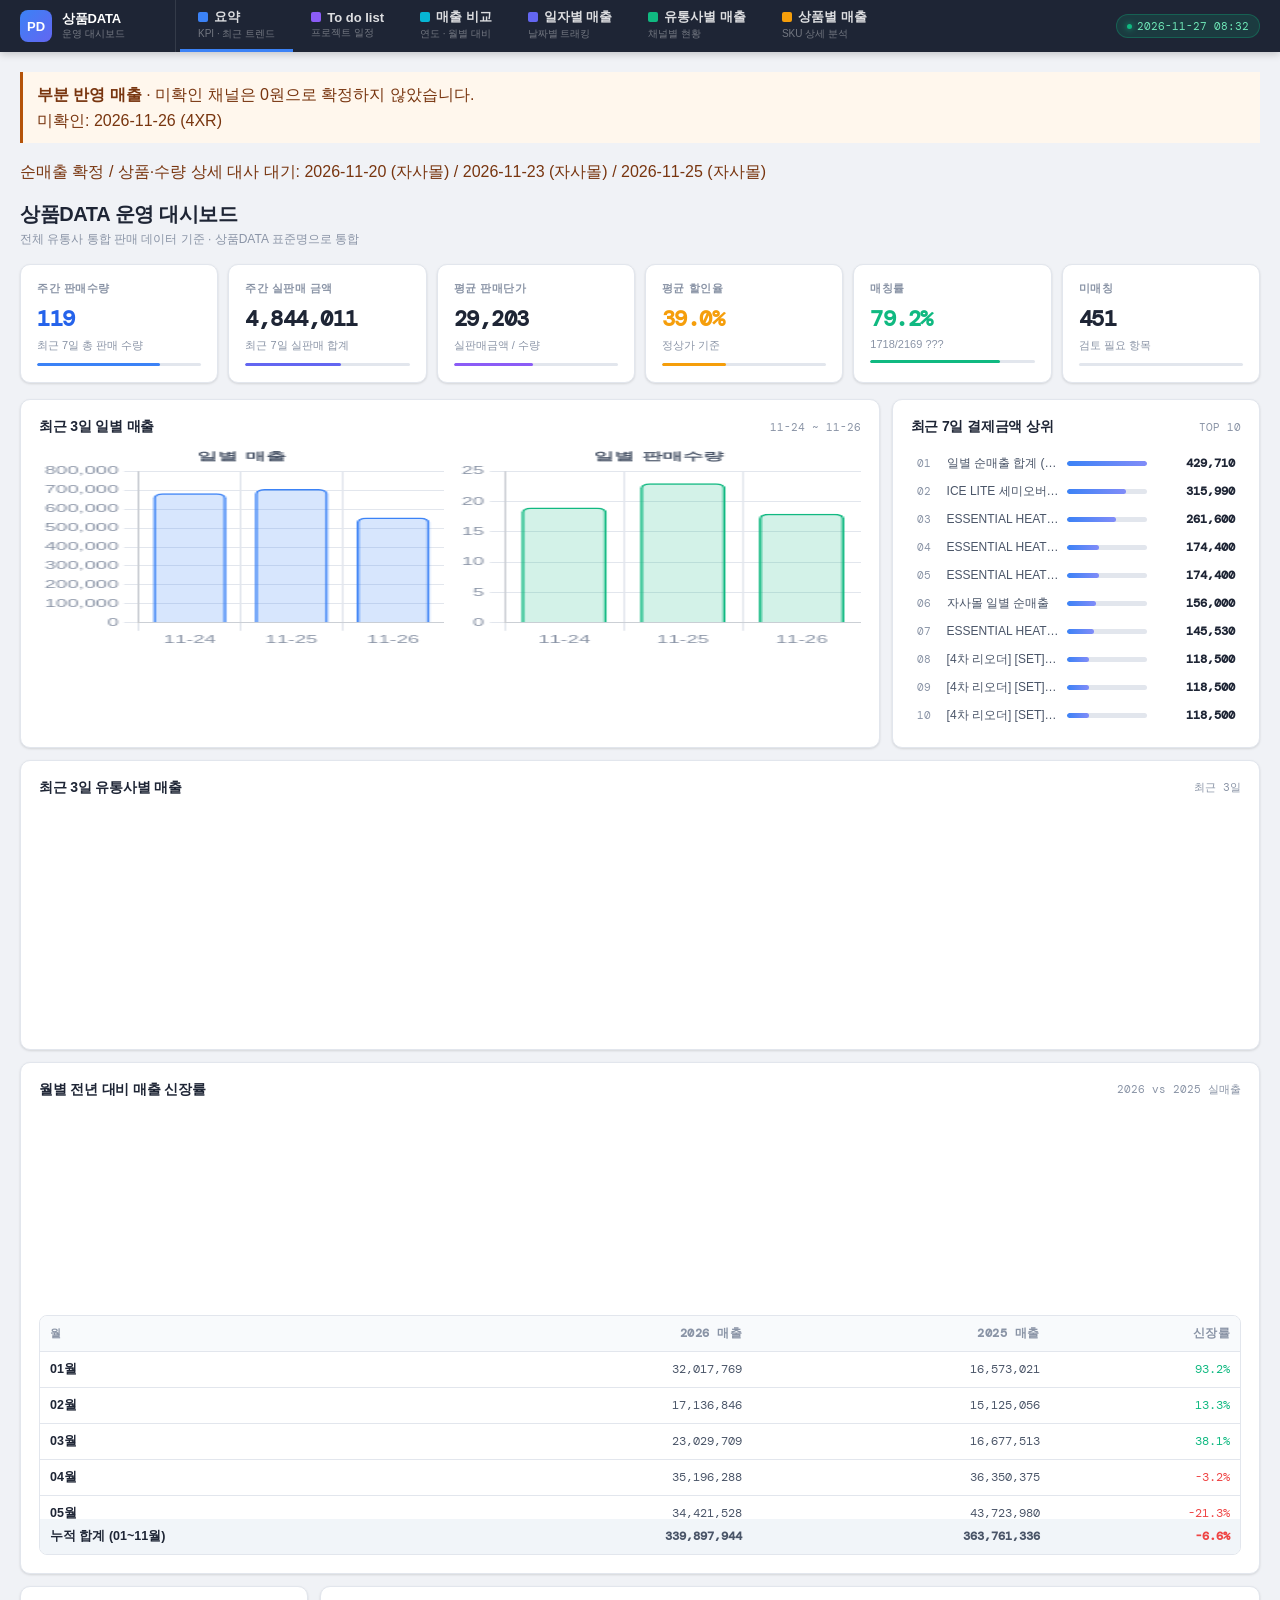
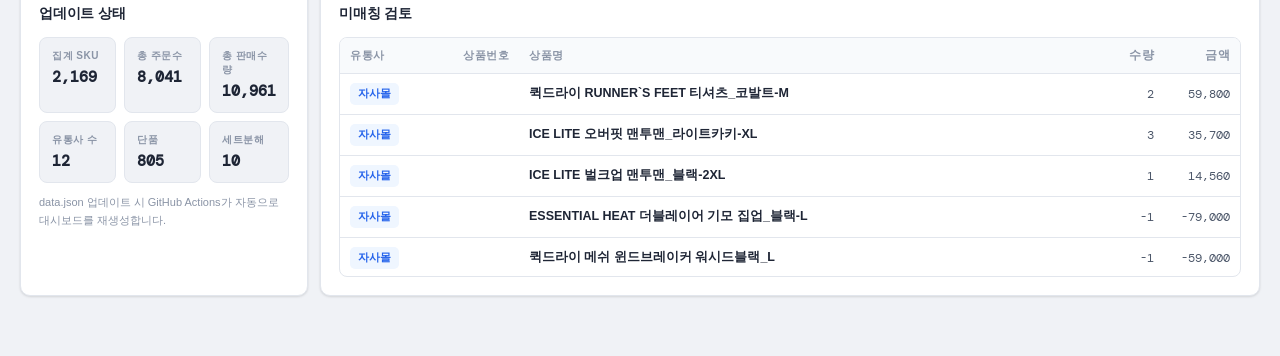
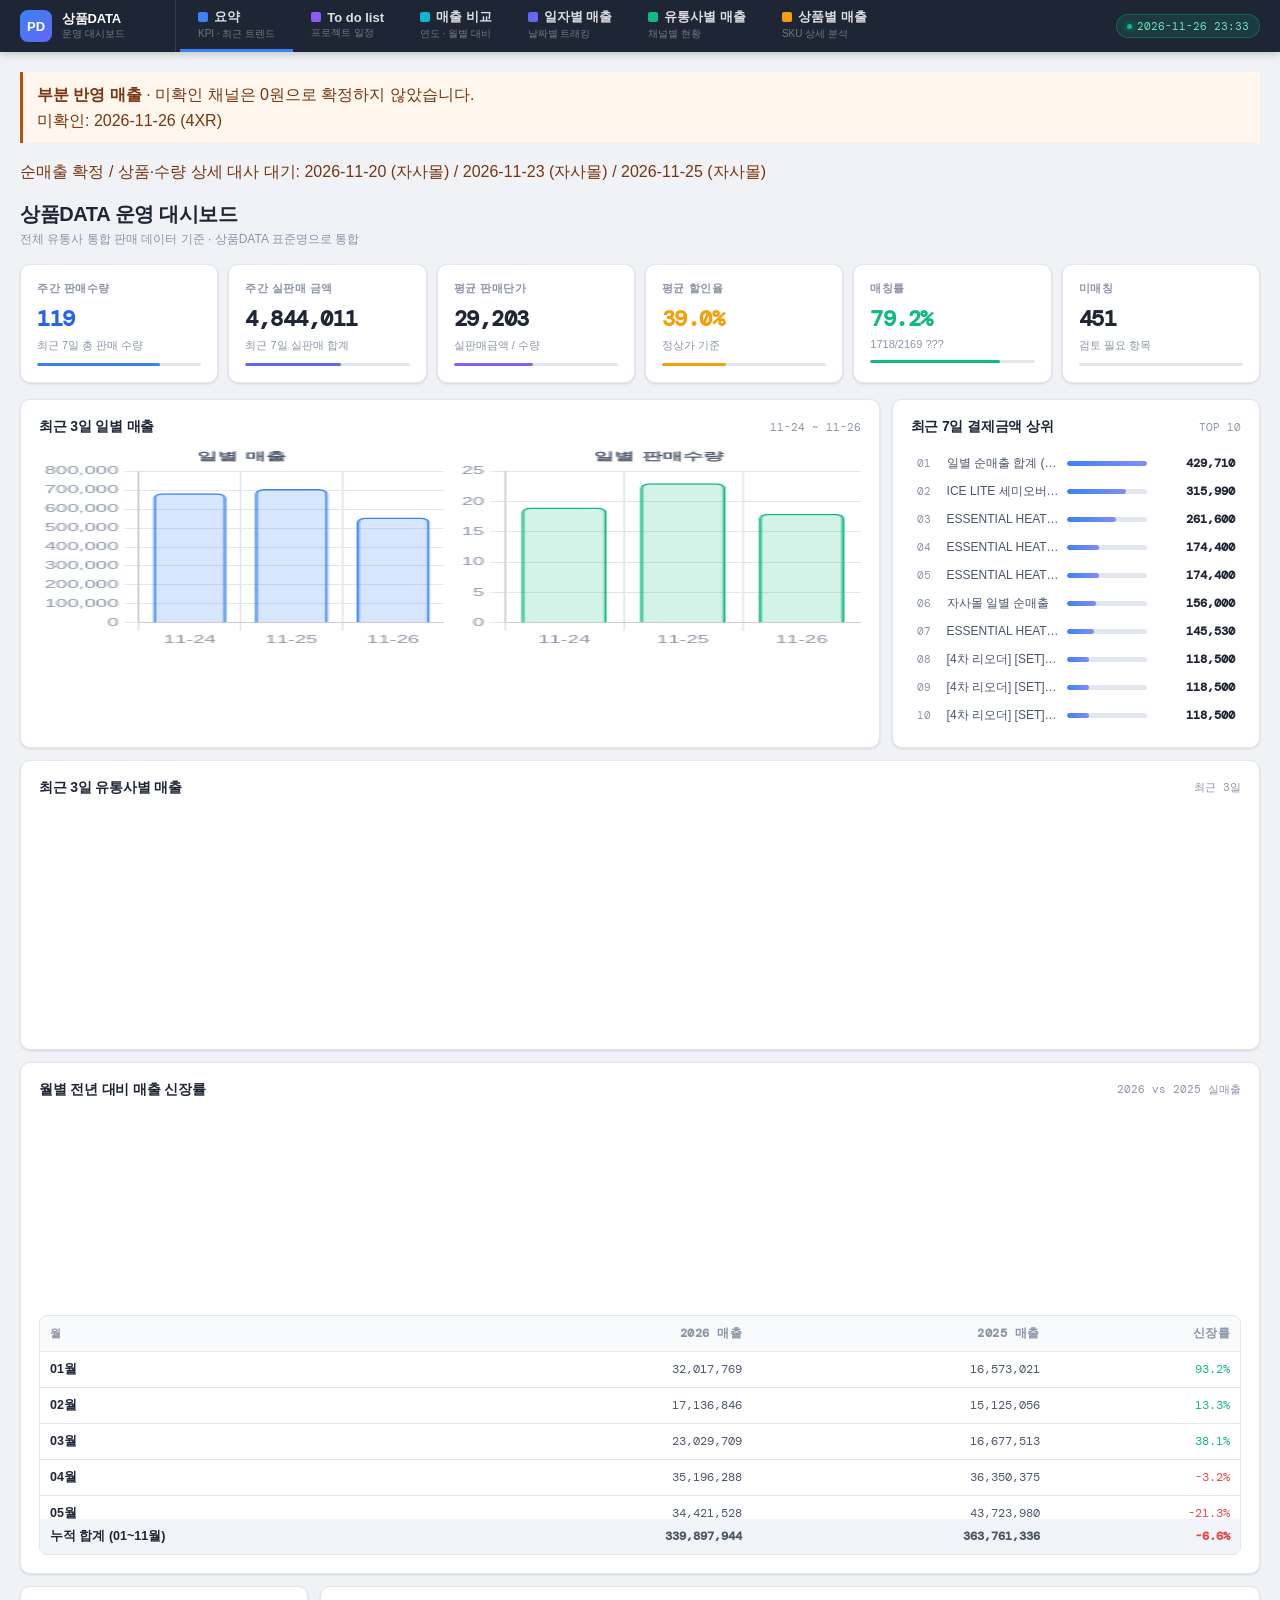
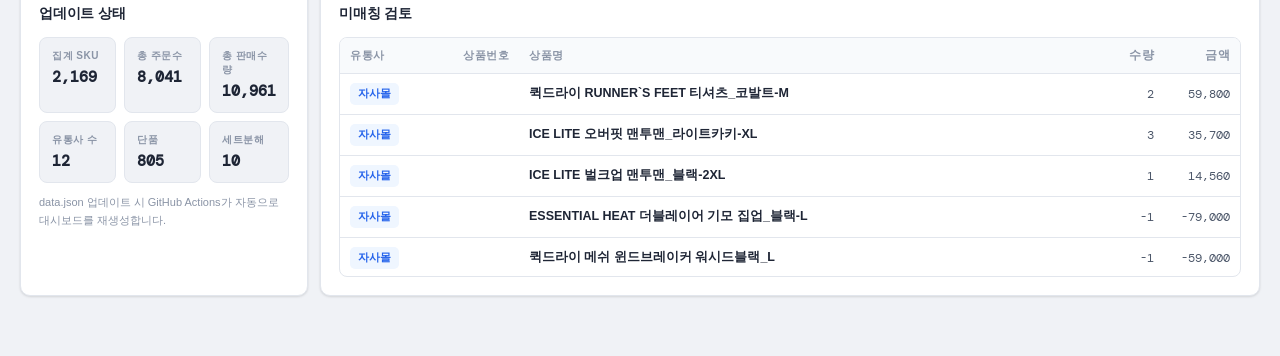
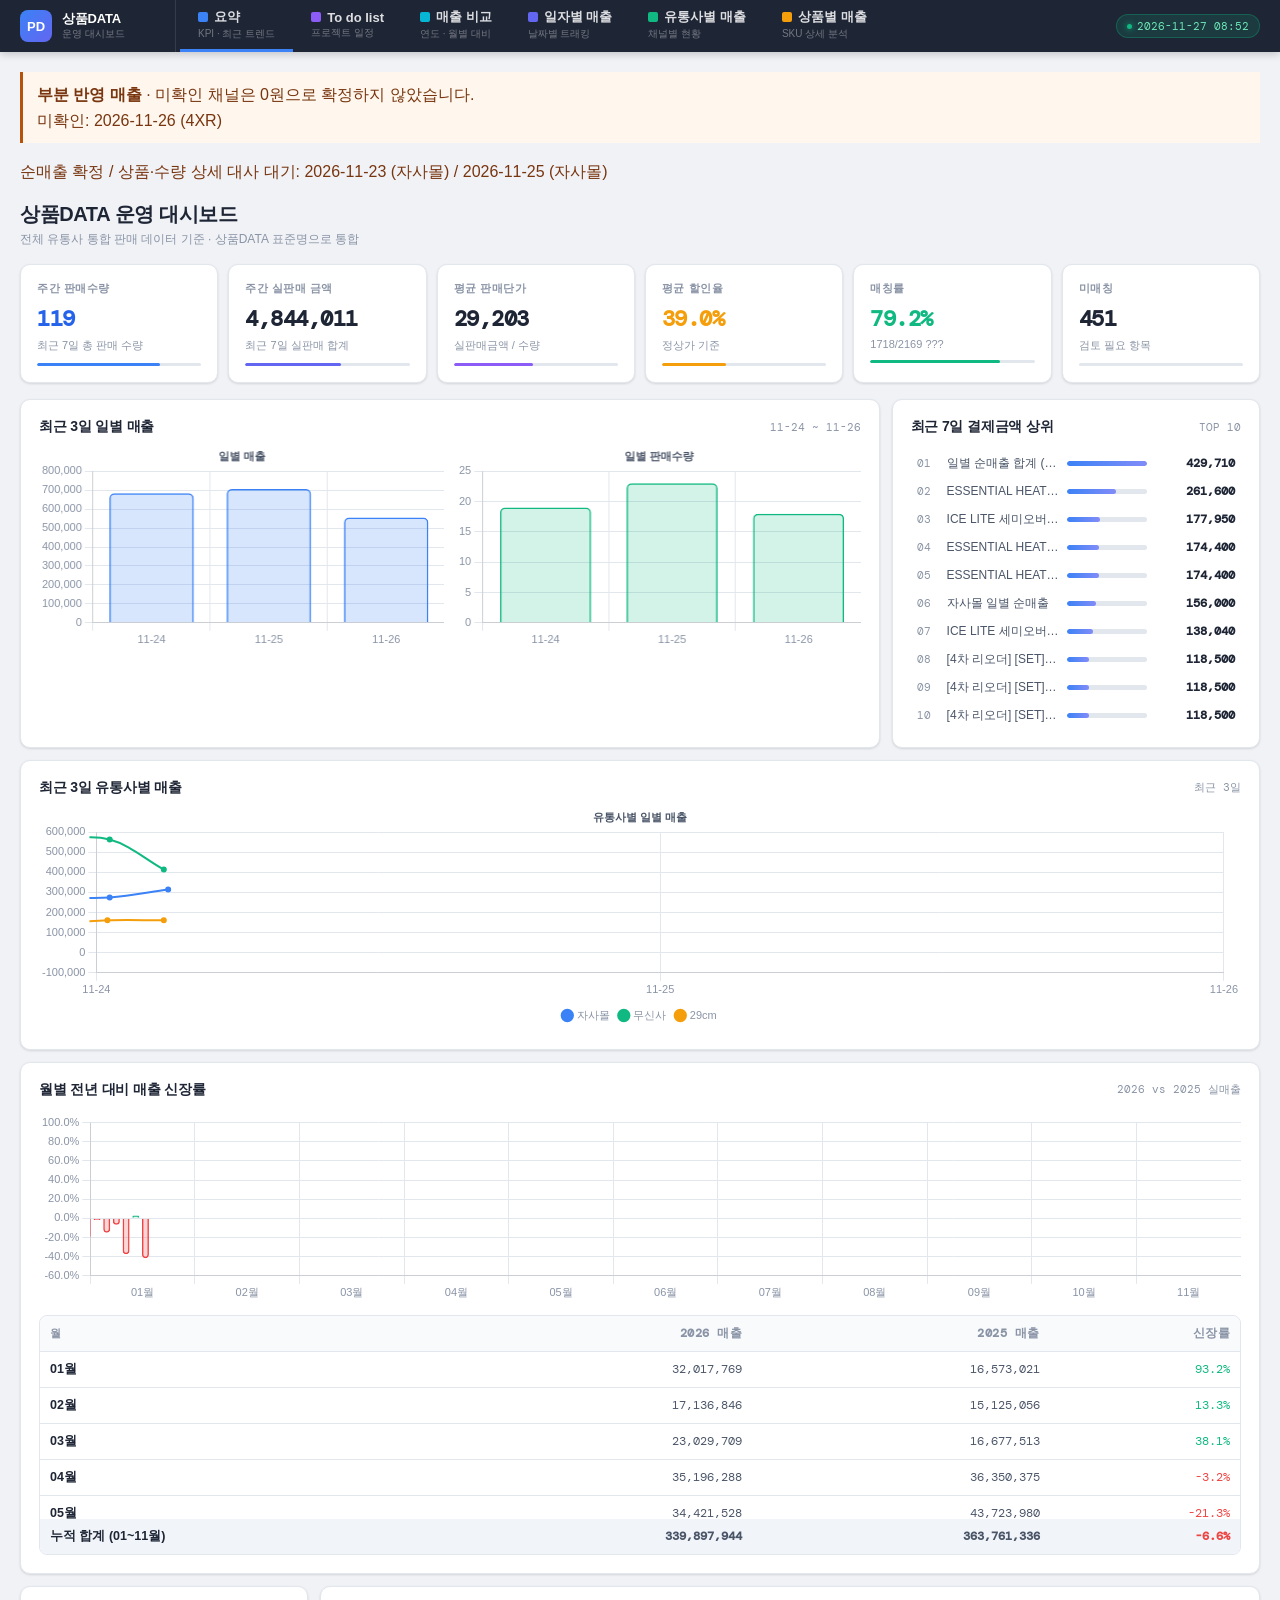
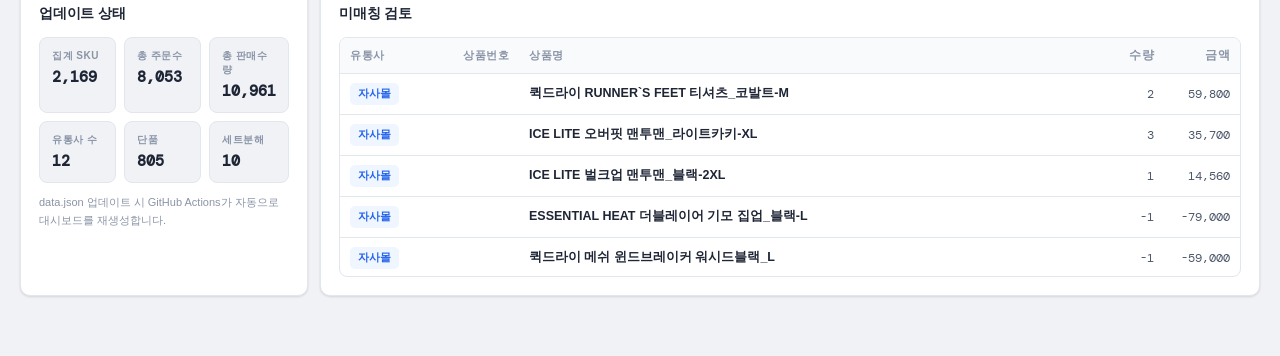
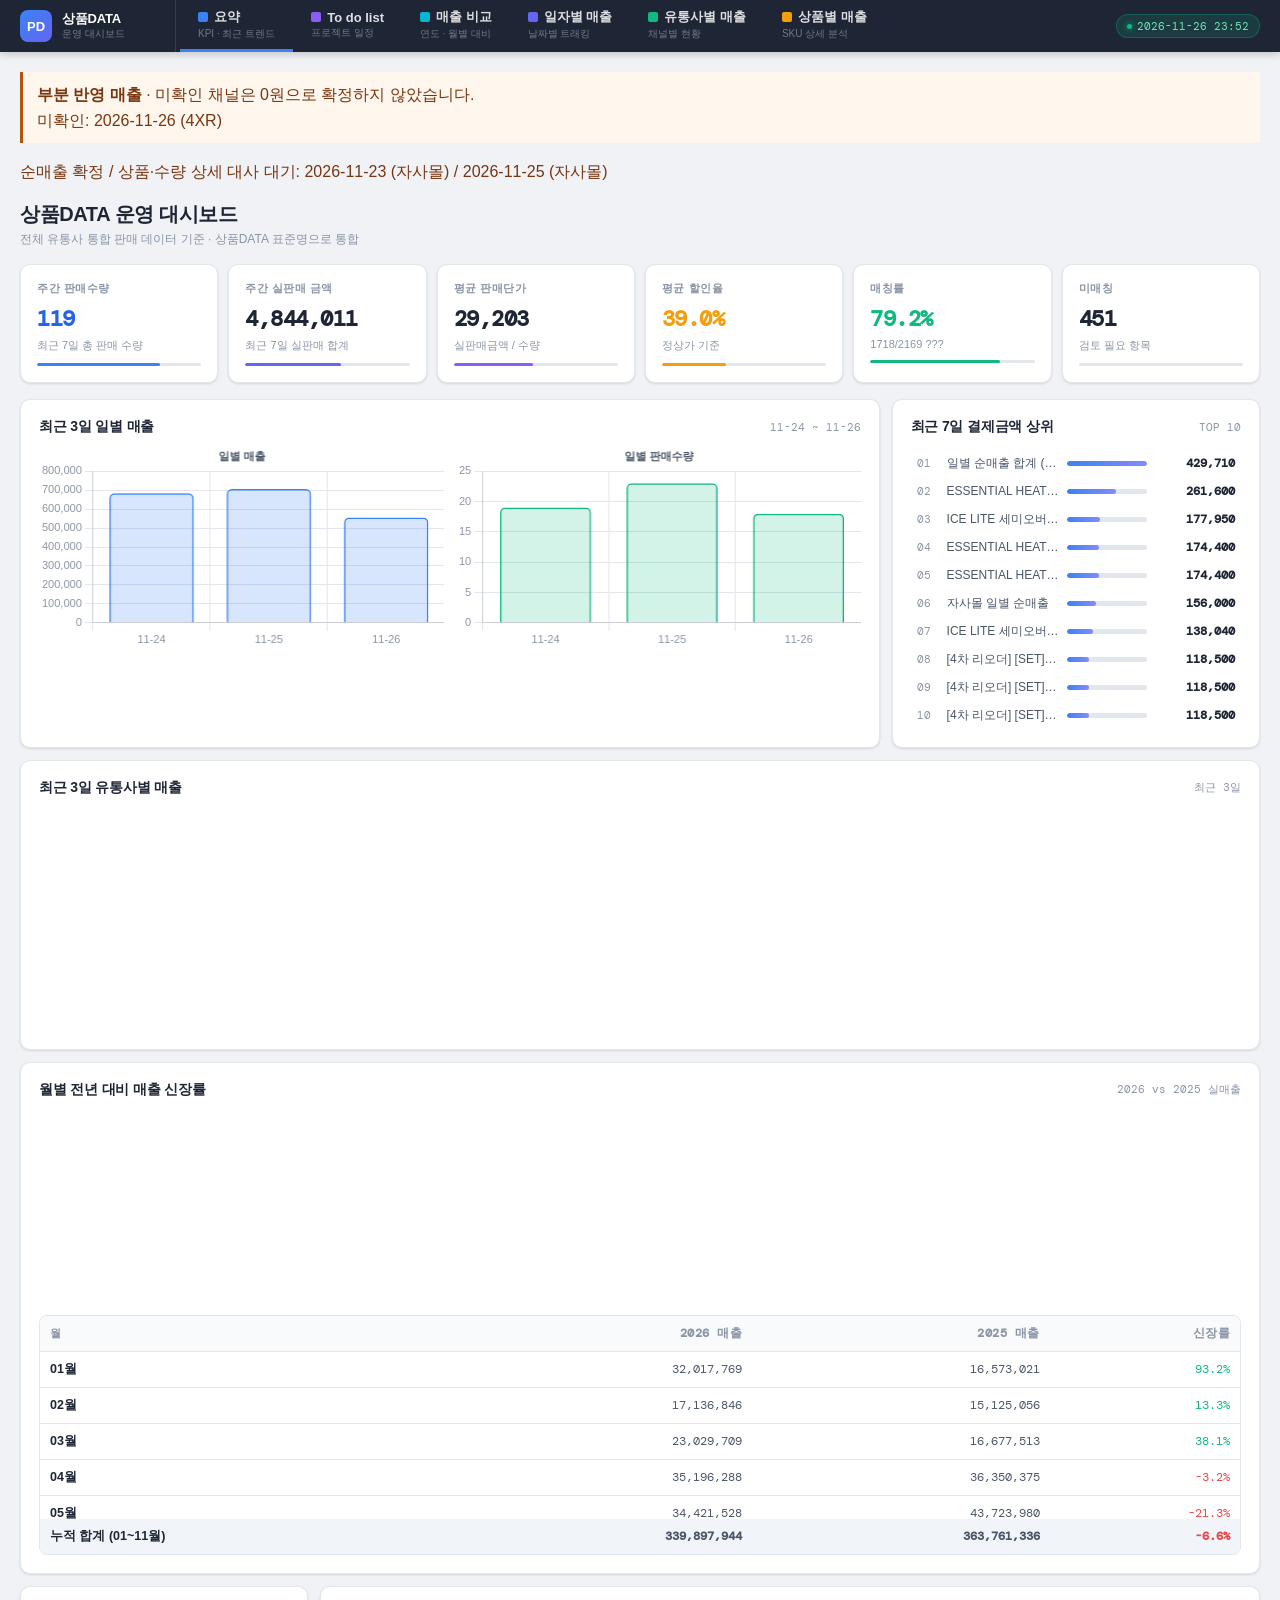
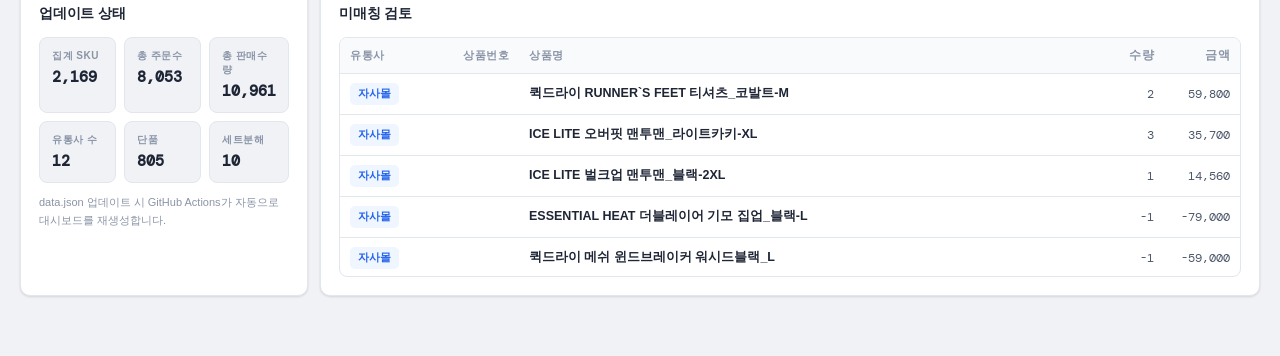
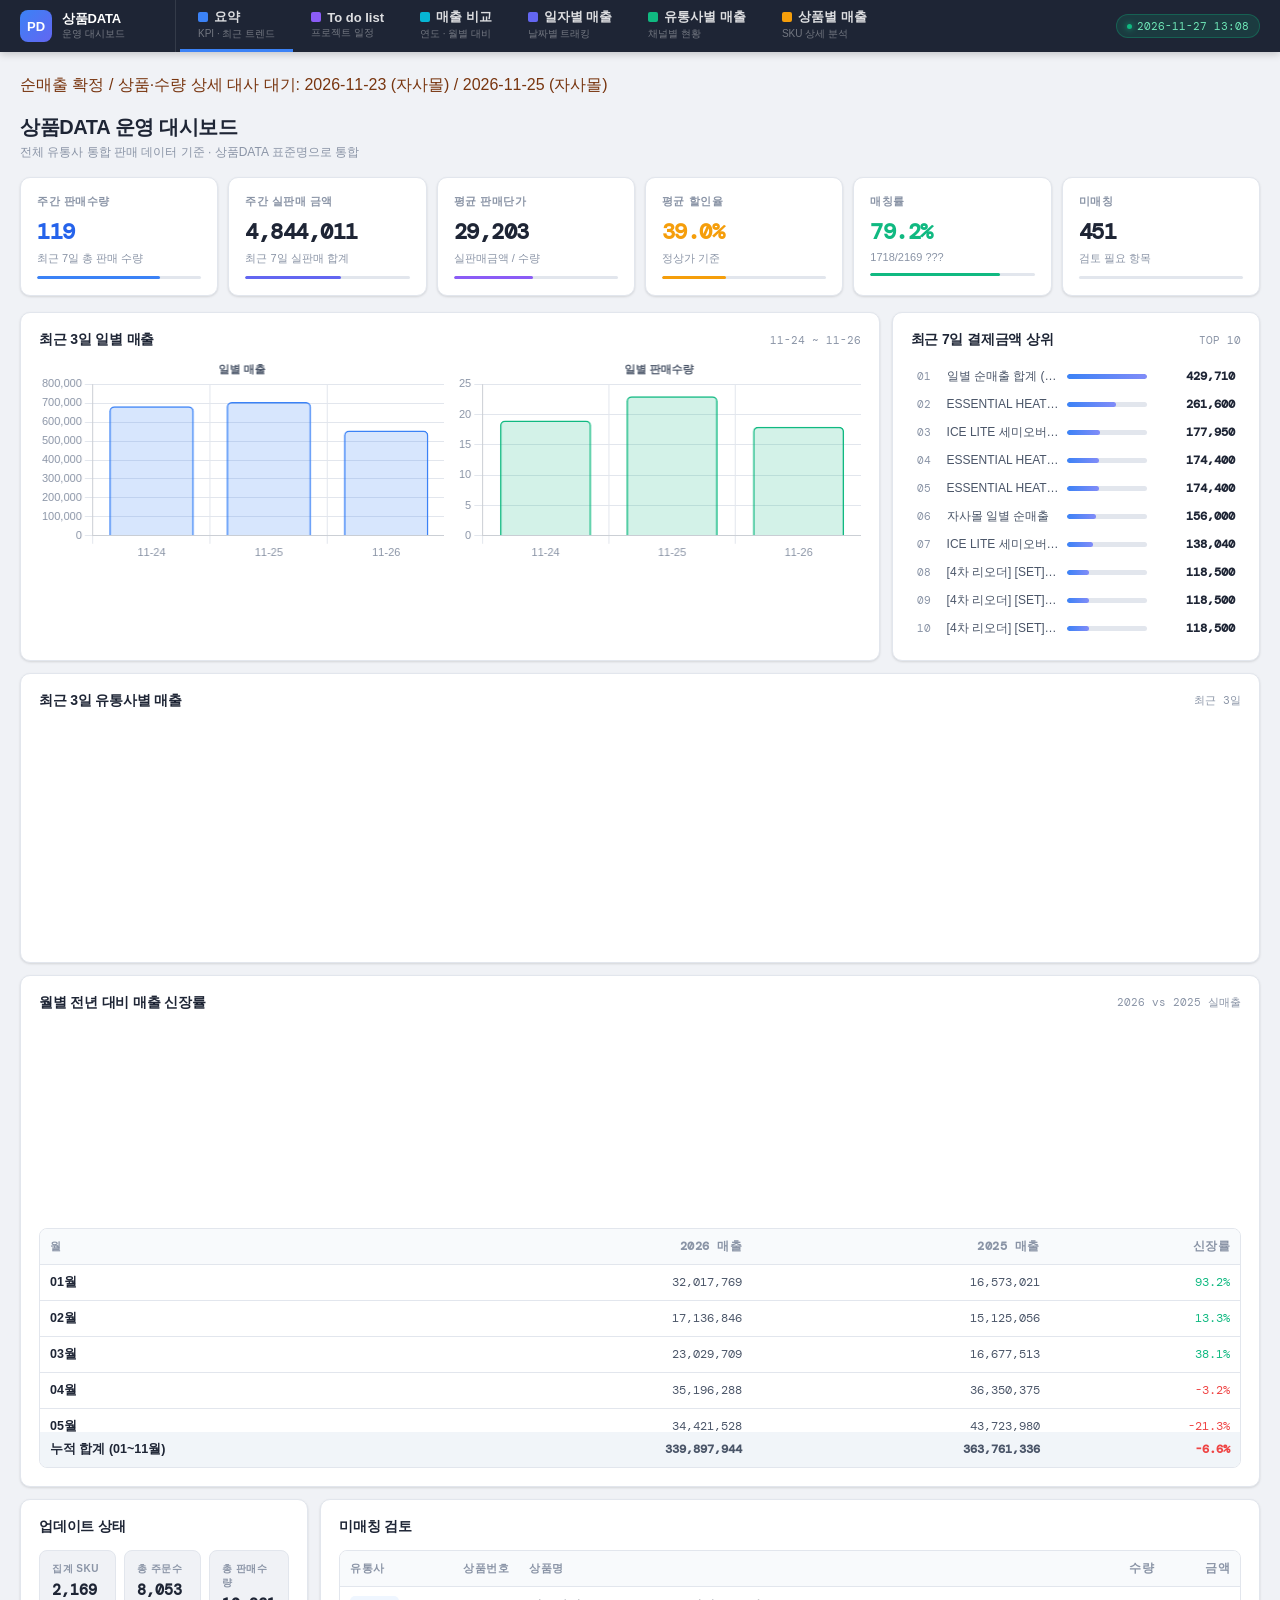
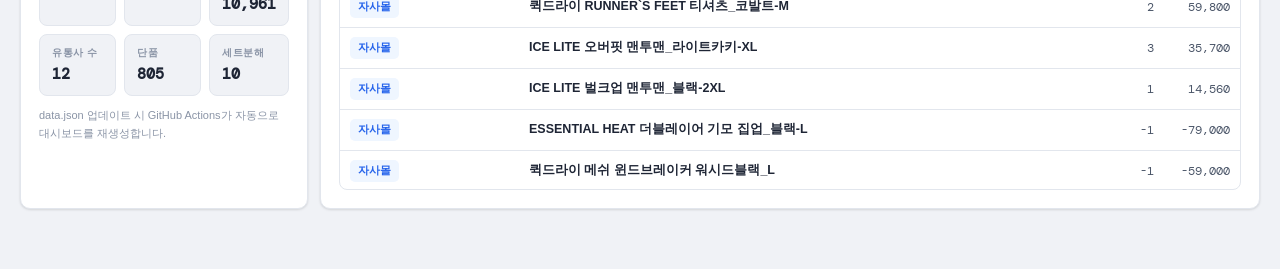
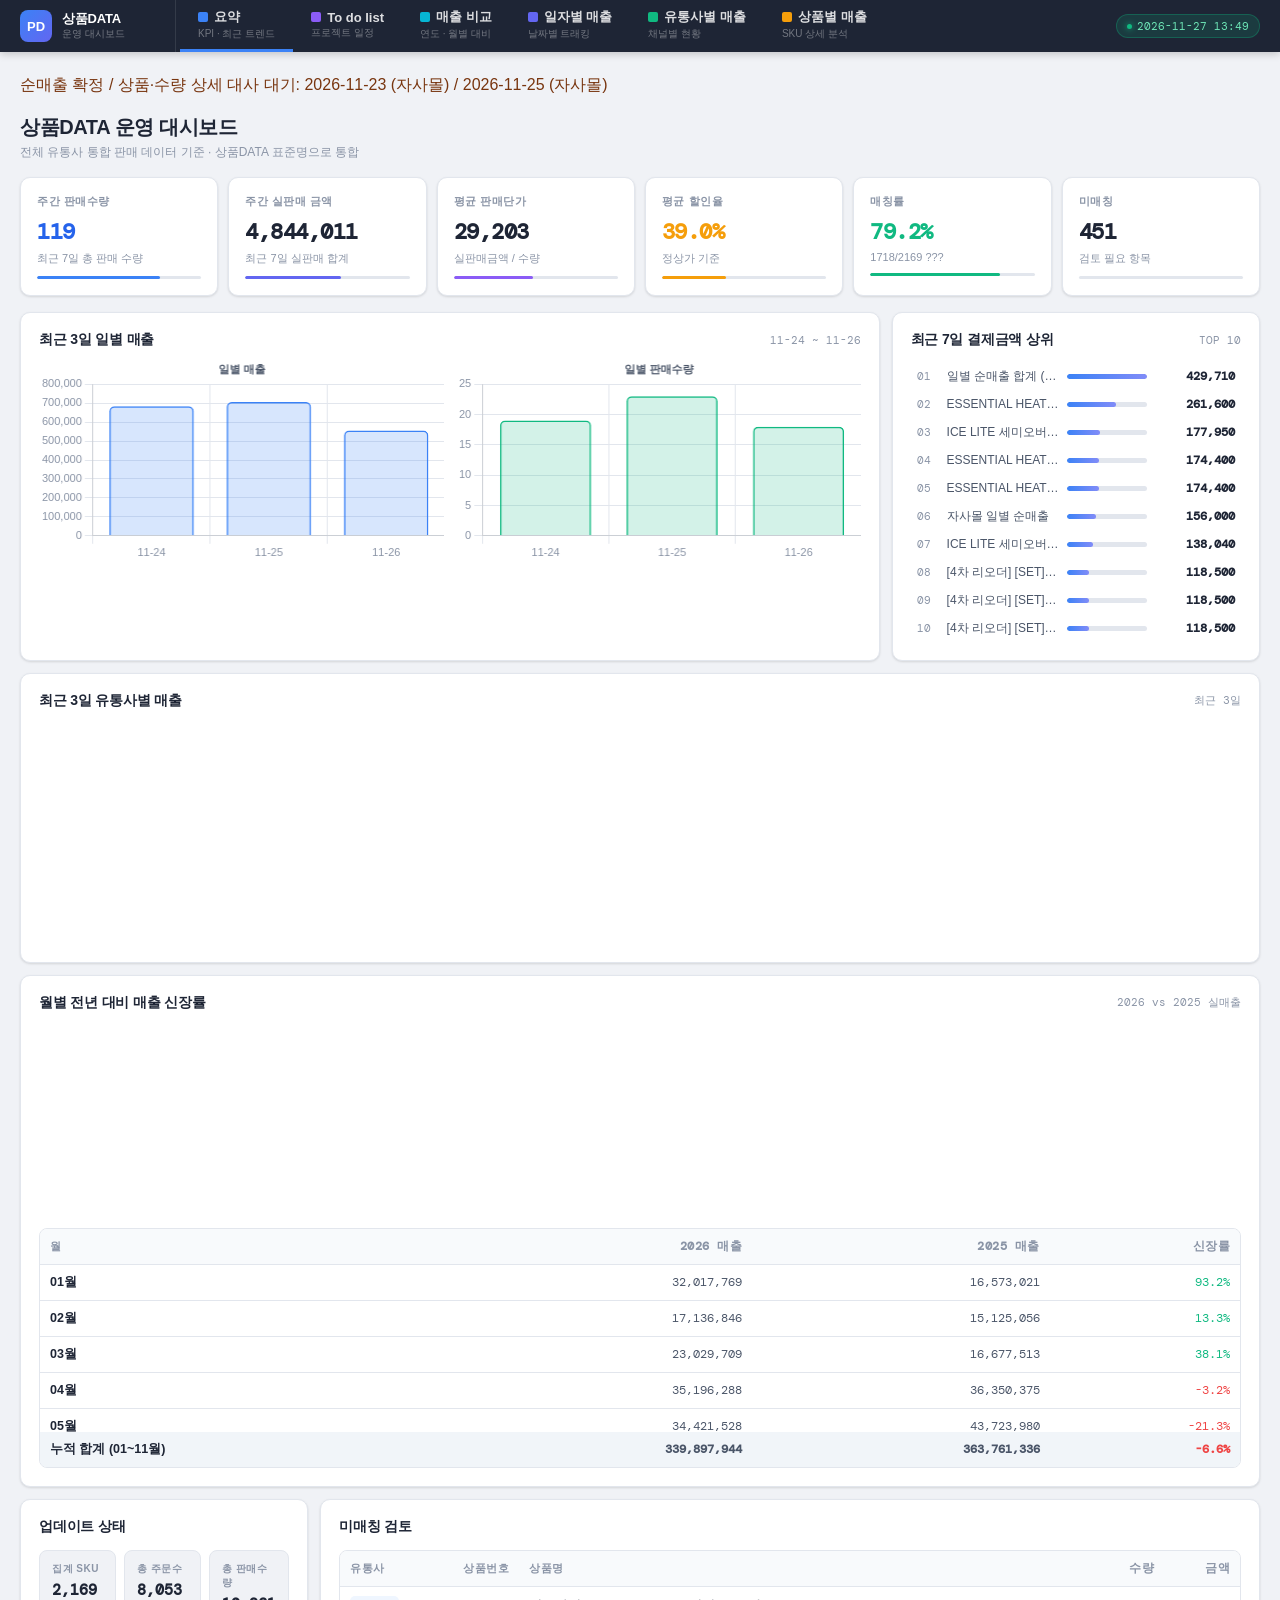
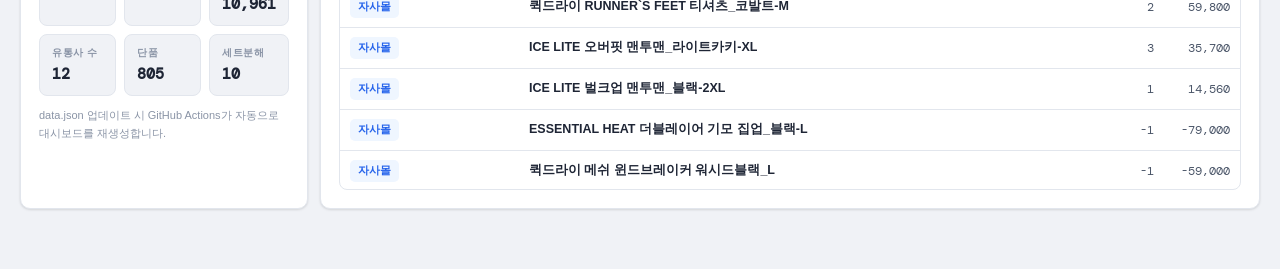
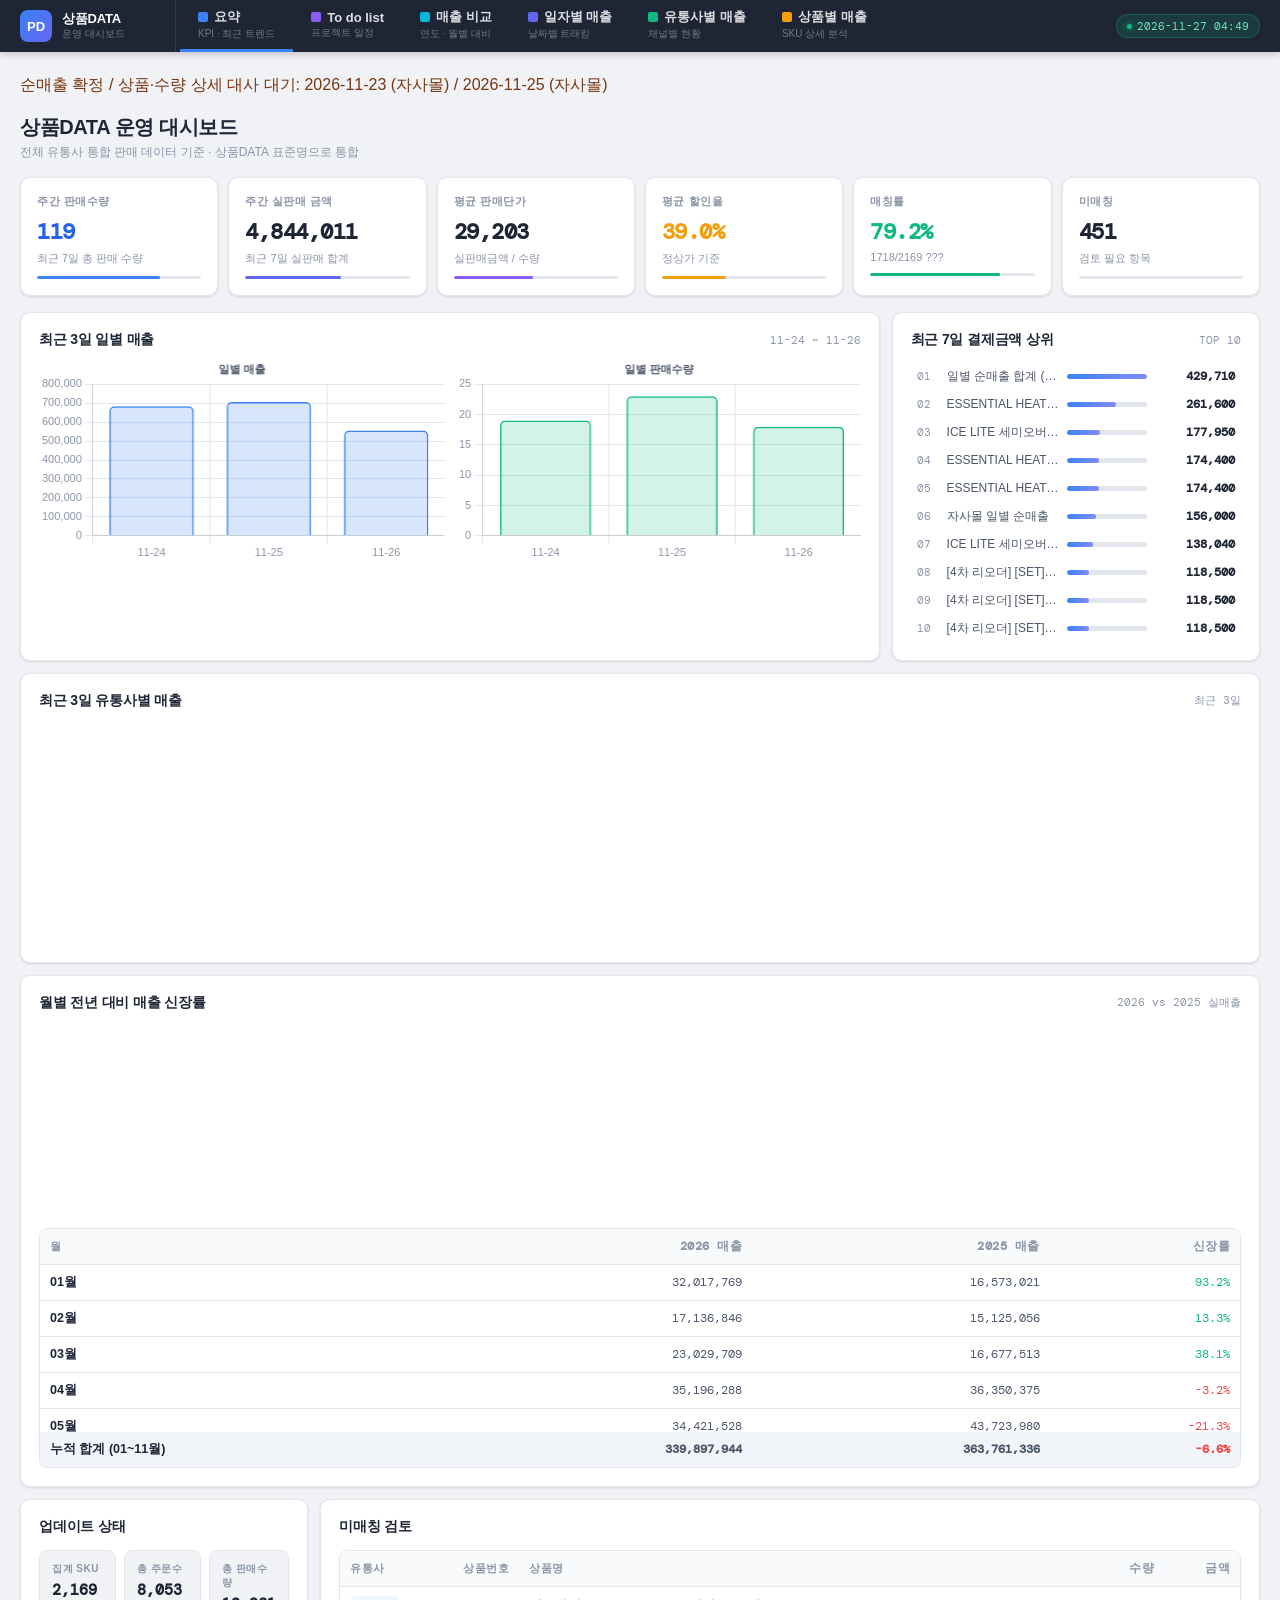
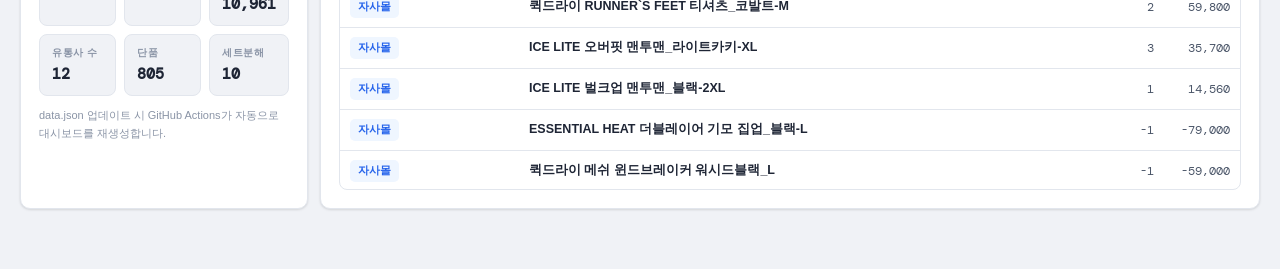
